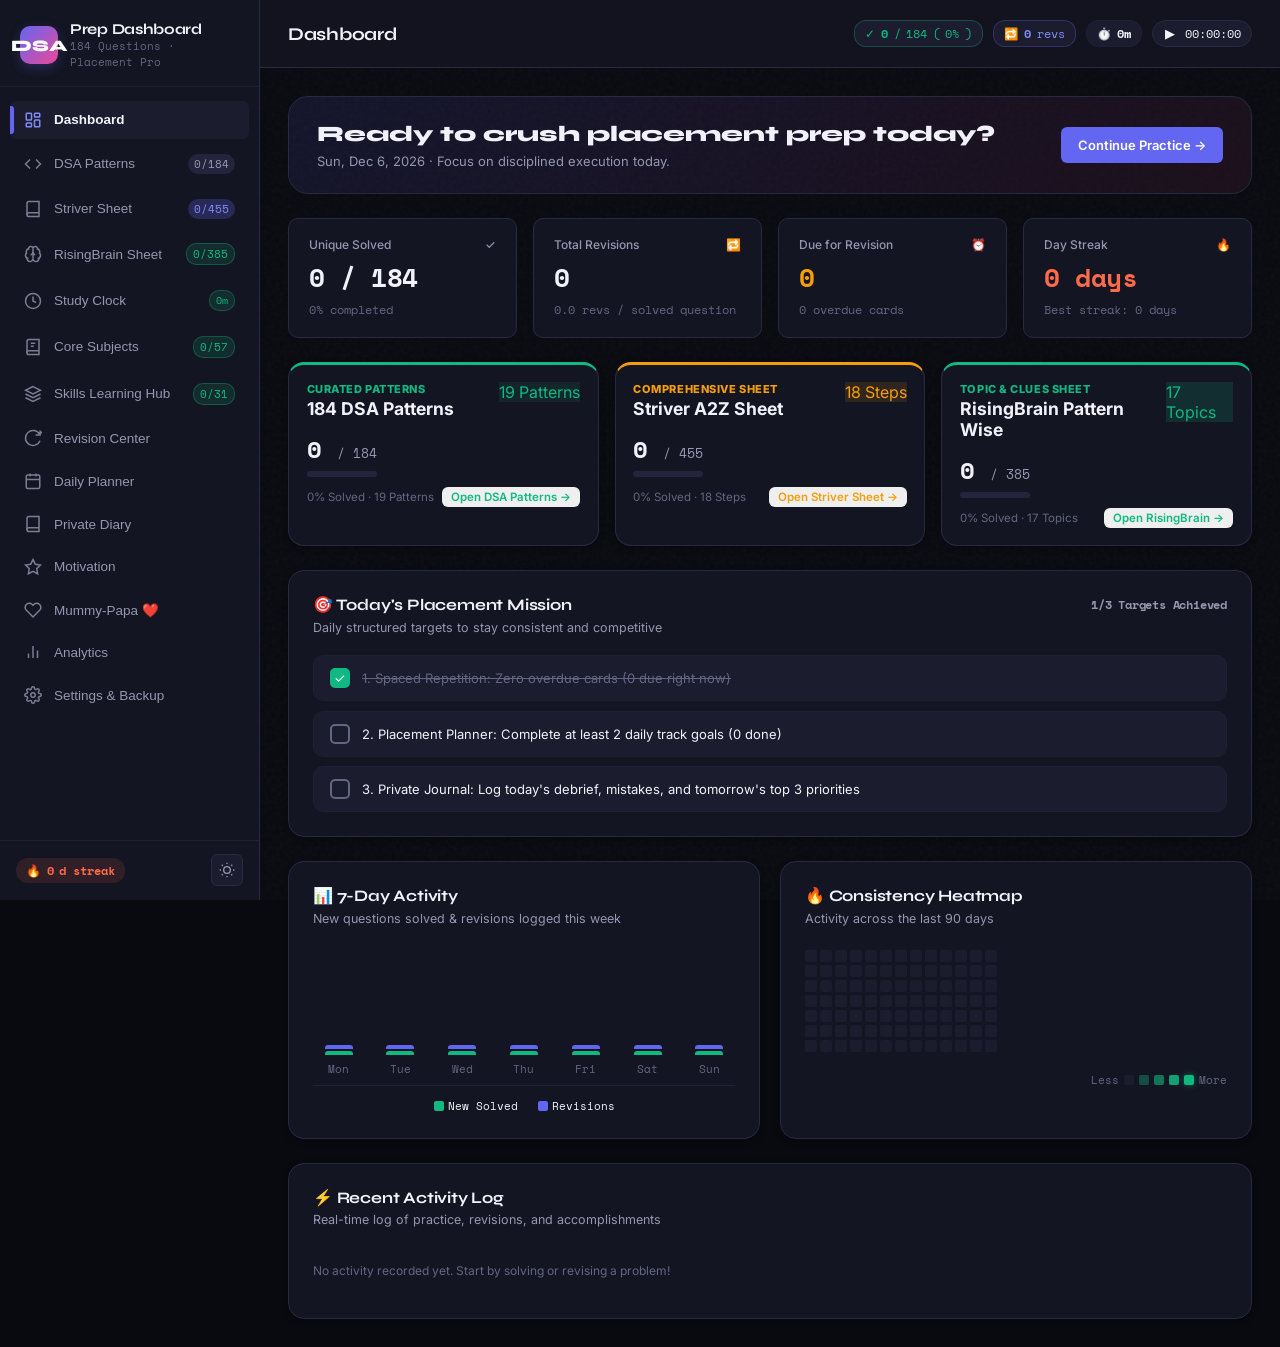
==== dsa-placement-dashboard/index.html @ 3c2405fb "fix: simplify Study Clock and add safe duration correction" ====
<!DOCTYPE html>
<html lang="en" data-theme="dark">
<head>
<meta charset="UTF-8">
<meta name="viewport" content="width=device-width, initial-scale=1.0">
<title>Placement Preparation Dashboard & DSA Tracker</title>
<link rel="manifest" href="./manifest.json">
<meta name="theme-color" content="#6366f1">
<meta name="description" content="Personal Placement Preparation Dashboard & 184 Pattern DSA Tracker with Spaced Repetition, Daily Planner, Private Diary, and Analytics.">
<link rel="preconnect" href="https://fonts.googleapis.com">
<link rel="preconnect" href="https://fonts.gstatic.com" crossorigin>
<!-- Fonts: Non-blocking with system font fallbacks for 100% offline startup -->
<link rel="stylesheet" href="https://fonts.googleapis.com/css2?family=Inter:wght@400;500;600;700&family=Space+Mono:ital,wght@0,400;0,700;1,400&family=Syne:wght@500;600;700;800&display=swap" media="print" onload="this.media='all'">
<noscript><link rel="stylesheet" href="https://fonts.googleapis.com/css2?family=Inter:wght@400;500;600;700&family=Space+Mono:ital,wght@0,400;0,700;1,400&family=Syne:wght@500;600;700;800&display=swap"></noscript>
<style>
/* ==========================================================================
   THEME TOKENS & RESET
   ========================================================================== */
:root {
  --font-heading: 'Syne', -apple-system, BlinkMacSystemFont, 'Segoe UI', Roboto, 'Helvetica Neue', Arial, sans-serif;
  --font-mono: 'Space Mono', SFMono-Regular, Menlo, Monaco, Consolas, 'Liberation Mono', 'Courier New', monospace;
  --font-body: 'Inter', -apple-system, BlinkMacSystemFont, 'Segoe UI', Roboto, 'Helvetica Neue', Arial, sans-serif;

  /* Dark Theme (Default) */
  --bg: #090a10;
  --bg-subtle: #0f101a;
  --surface: #141522;
  --surface2: #1b1c2e;
  --surface3: #24253d;
  --border: #282a42;
  --border-subtle: #1e2033;
  --border-focus: #6366f1;

  --accent: #6366f1;
  --accent-light: #818cf8;
  --accent-glow: rgba(99, 102, 241, 0.25);
  --accent2: #ec4899;
  --accent3: #10b981;
  --accent3-bg: rgba(16, 185, 129, 0.1);
  --accent4: #f59e0b;
  --accent4-bg: rgba(245, 158, 11, 0.12);
  --accent5: #06b6d4;

  --text: #f1f2f9;
  --text-muted: #9497b0;
  --text-dim: #636682;
  --text-inverse: #090a10;

  --lc: #ffa116;
  --lc-bg: rgba(255, 161, 22, 0.14);
  --lc-border: rgba(255, 161, 22, 0.35);

  --gfg: #2f8d46;
  --gfg-bg: rgba(47, 141, 70, 0.14);
  --gfg-border: rgba(47, 141, 70, 0.35);

  --gold: #ffd54a;
  --streak: #ff6b4a;

  --easy: #10b981;
  --med: #f59e0b;
  --hard: #ef4444;

  --radius-sm: 6px;
  --radius-md: 10px;
  --radius-lg: 16px;
  --radius-xl: 20px;

  --shadow-sm: 0 2px 6px rgba(0,0,0,0.3);
  --shadow-md: 0 6px 20px rgba(0,0,0,0.4);
  --shadow-lg: 0 12px 36px rgba(0,0,0,0.5);

  --sidebar-w: 260px;
  --header-h: 68px;
}

[data-theme="light"] {
  --bg: #f8fafc;
  --bg-subtle: #f1f5f9;
  --surface: #ffffff;
  --surface2: #f1f5f9;
  --surface3: #e2e8f0;
  --border: #cbd5e1;
  --border-subtle: #e2e8f0;
  --border-focus: #4f46e5;

  --accent: #4f46e5;
  --accent-light: #6366f1;
  --accent-glow: rgba(79, 70, 229, 0.15);
  --accent2: #db2777;
  --accent3: #059669;
  --accent3-bg: rgba(5, 150, 105, 0.08);
  --accent4: #d97706;
  --accent4-bg: rgba(217, 119, 6, 0.08);
  --accent5: #0891b2;

  --text: #0f172a;
  --text-muted: #475569;
  --text-dim: #94a3b8;
  --text-inverse: #ffffff;

  --lc: #c27800;
  --lc-bg: rgba(245, 158, 11, 0.12);
  --lc-border: rgba(245, 158, 11, 0.4);

  --gfg: #15803d;
  --gfg-bg: rgba(22, 163, 74, 0.12);
  --gfg-border: rgba(22, 163, 74, 0.4);

  --shadow-sm: 0 2px 6px rgba(0,0,0,0.06);
  --shadow-md: 0 6px 20px rgba(0,0,0,0.08);
  --shadow-lg: 0 12px 36px rgba(0,0,0,0.12);
}

* { box-sizing: border-box; margin: 0; padding: 0; }

body {
  background: var(--bg);
  color: var(--text);
  font-family: var(--font-body);
  min-height: 100vh;
  overflow-x: hidden;
  display: flex;
  transition: background 0.25s ease, color 0.25s ease;
}

/* NOISE OVERLAY */
body::before {
  content: '';
  position: fixed;
  inset: 0;
  background-image: url("data:image/svg+xml,%3Csvg viewBox='0 0 256 256' xmlns='http://www.w3.org/2000/svg'%3E%3Cfilter id='noise'%3E%3CfeTurbulence type='fractalNoise' baseFrequency='0.85' numOctaves='3' stitchTiles='stitch'/%3E%3C/filter%3E%3Crect width='100%25' height='100%25' filter='url(%23noise)' opacity='0.03'/%3E%3C/svg%3E");
  pointer-events: none;
  z-index: 1;
}

/* ==========================================================================
   APP LAYOUT: SIDEBAR & MAIN CONTAINER
   ========================================================================== */
.app-sidebar {
  width: var(--sidebar-w);
  height: 100vh;
  position: fixed;
  left: 0;
  top: 0;
  background: var(--surface);
  border-right: 1px solid var(--border);
  display: flex;
  flex-direction: column;
  z-index: 90;
  transition: transform 0.25s ease, background 0.25s ease;
}

.sidebar-brand {
  padding: 1.25rem 1.25rem 1rem;
  display: flex;
  align-items: center;
  gap: 0.75rem;
  border-bottom: 1px solid var(--border-subtle);
}

.brand-icon {
  width: 38px;
  height: 38px;
  background: linear-gradient(135deg, var(--accent), var(--accent2));
  border-radius: var(--radius-md);
  display: flex;
  align-items: center;
  justify-content: center;
  font-family: var(--font-heading);
  font-weight: 800;
  font-size: 16px;
  color: #fff;
  box-shadow: 0 4px 12px var(--accent-glow);
}

.brand-title {
  font-family: var(--font-heading);
  font-weight: 700;
  font-size: 15px;
  letter-spacing: -0.3px;
  color: var(--text);
  line-height: 1.2;
}

.brand-subtitle {
  font-size: 11px;
  color: var(--text-dim);
  font-family: var(--font-mono);
}

.sidebar-nav {
  flex: 1;
  overflow-y: auto;
  padding: 0.85rem 0.65rem;
  display: flex;
  flex-direction: column;
  gap: 0.25rem;
}

.nav-item {
  display: flex;
  align-items: center;
  gap: 0.75rem;
  padding: 0.65rem 0.85rem;
  border-radius: var(--radius-sm);
  color: var(--text-muted);
  text-decoration: none;
  font-size: 13.5px;
  font-weight: 500;
  cursor: pointer;
  border: none;
  background: transparent;
  width: 100%;
  text-align: left;
  transition: all 0.15s ease;
  position: relative;
}

.nav-item:hover {
  background: var(--surface2);
  color: var(--text);
}

.nav-item.active {
  background: var(--surface2);
  color: var(--text);
  font-weight: 600;
}

.nav-item.active::before {
  content: '';
  position: absolute;
  left: 0;
  top: 15%;
  bottom: 15%;
  width: 3.5px;
  border-radius: 0 3px 3px 0;
  background: var(--accent);
}

.nav-icon {
  width: 18px;
  height: 18px;
  opacity: 0.8;
  flex-shrink: 0;
}

.nav-item.active .nav-icon {
  opacity: 1;
  color: var(--accent-light);
}

.nav-badge {
  margin-left: auto;
  font-size: 10.5px;
  font-family: var(--font-mono);
  padding: 2px 6px;
  border-radius: 10px;
  background: var(--surface3);
  color: var(--text-muted);
}

.nav-badge.danger {
  background: rgba(239, 68, 68, 0.2);
  color: #ef4444;
}

.nav-badge.accent {
  background: var(--accent-glow);
  color: var(--accent-light);
}

.sidebar-footer {
  padding: 0.85rem 1rem;
  border-top: 1px solid var(--border-subtle);
  display: flex;
  align-items: center;
  justify-content: space-between;
  background: var(--surface);
}

.streak-pill {
  display: flex;
  align-items: center;
  gap: 0.35rem;
  font-size: 12px;
  font-family: var(--font-mono);
  font-weight: 700;
  color: var(--streak);
  background: rgba(255, 107, 74, 0.12);
  padding: 4px 10px;
  border-radius: 12px;
}

.theme-toggle-btn {
  background: var(--surface2);
  border: 1px solid var(--border);
  color: var(--text-muted);
  width: 32px;
  height: 32px;
  border-radius: var(--radius-sm);
  display: flex;
  align-items: center;
  justify-content: center;
  cursor: pointer;
  transition: all 0.15s ease;
}

.theme-toggle-btn:hover {
  color: var(--text);
  border-color: var(--border-focus);
}

/* ==========================================================================
   APP MAIN CONTENT AREA
   ========================================================================== */
.app-container {
  margin-left: var(--sidebar-w);
  flex: 1;
  min-height: 100vh;
  display: flex;
  flex-direction: column;
  position: relative;
  z-index: 2;
}

.app-header {
  height: var(--header-h);
  position: sticky;
  top: 0;
  z-index: 80;
  background: rgba(20, 21, 34, 0.88);
  backdrop-filter: blur(16px);
  border-bottom: 1px solid var(--border);
  display: flex;
  align-items: center;
  justify-content: space-between;
  padding: 0 1.75rem;
  transition: background 0.25s ease;
}

[data-theme="light"] .app-header {
  background: rgba(255, 255, 255, 0.88);
}

.header-left {
  display: flex;
  align-items: center;
  gap: 1rem;
}

.mobile-menu-btn {
  display: none;
  background: transparent;
  border: none;
  color: var(--text);
  cursor: pointer;
}

.view-heading {
  font-family: var(--font-heading);
  font-weight: 700;
  font-size: 18px;
  letter-spacing: -0.3px;
}

.header-stats-strip {
  display: flex;
  align-items: center;
  gap: 0.65rem;
}

.stat-pill {
  display: flex;
  align-items: center;
  gap: 0.35rem;
  font-size: 11.5px;
  font-family: var(--font-mono);
  padding: 4px 10px;
  border-radius: 12px;
  background: var(--surface2);
  border: 1px solid var(--border-subtle);
  color: var(--text-muted);
}

.stat-pill .num {
  color: var(--text);
  font-weight: 700;
}

.stat-pill.done { border-color: rgba(16, 185, 129, 0.3); color: var(--accent3); }
.stat-pill.done .num { color: var(--accent3); }
.stat-pill.rev { border-color: rgba(99, 102, 241, 0.3); color: var(--accent-light); }
.stat-pill.rev .num { color: var(--accent-light); }
.stat-pill.overdue { border-color: rgba(239, 68, 68, 0.3); color: #ef4444; }
.stat-pill.overdue .num { color: #ef4444; }

/* Top Bar Timer Widget */
.header-timer {
  display: flex;
  align-items: center;
  gap: 0.5rem;
  background: var(--surface2);
  border: 1px solid var(--border);
  border-radius: 20px;
  padding: 3px 10px;
  font-family: var(--font-mono);
  font-size: 12px;
}

.header-timer-btn {
  background: transparent;
  border: none;
  color: var(--text);
  cursor: pointer;
  display: flex;
  align-items: center;
  padding: 2px;
}

.header-timer.running {
  border-color: var(--accent3);
  box-shadow: 0 0 10px rgba(16, 185, 129, 0.2);
}

.app-main {
  flex: 1;
  padding: 1.75rem;
  max-width: 1440px;
  width: 100%;
  margin: 0 auto;
}

.view-section {
  display: none;
  animation: fadeIn 0.2s ease forwards;
}

.view-section.active {
  display: block;
}

@keyframes fadeIn {
  from { opacity: 0; transform: translateY(6px); }
  to { opacity: 1; transform: translateY(0); }
}

/* ==========================================================================
   CARDS & COMMON COMPONENTS
   ========================================================================== */
.card {
  background: var(--surface);
  border: 1px solid var(--border);
  border-radius: var(--radius-lg);
  padding: 1.5rem;
  box-shadow: var(--shadow-sm);
  position: relative;
}

.card-title {
  font-family: var(--font-heading);
  font-size: 16px;
  font-weight: 700;
  letter-spacing: -0.2px;
  margin-bottom: 0.35rem;
  display: flex;
  align-items: center;
  justify-content: space-between;
}

.card-sub {
  font-size: 12.5px;
  color: var(--text-muted);
  margin-bottom: 1.25rem;
}

.grid-2 {
  display: grid;
  grid-template-columns: repeat(2, 1fr);
  gap: 1.25rem;
}

.grid-3 {
  display: grid;
  grid-template-columns: repeat(3, 1fr);
  gap: 1.25rem;
}

.grid-4 {
  display: grid;
  grid-template-columns: repeat(4, 1fr);
  gap: 1rem;
}

.metric-card {
  background: var(--surface);
  border: 1px solid var(--border);
  border-radius: var(--radius-md);
  padding: 1.15rem 1.25rem;
  display: flex;
  flex-direction: column;
  gap: 0.35rem;
  transition: transform 0.15s ease, border-color 0.15s ease;
}

.metric-card:hover {
  transform: translateY(-2px);
  border-color: var(--border-focus);
}

.metric-label {
  font-size: 12px;
  font-weight: 500;
  color: var(--text-muted);
  display: flex;
  align-items: center;
  justify-content: space-between;
}

.metric-val {
  font-family: var(--font-mono);
  font-size: 26px;
  font-weight: 700;
  letter-spacing: -0.5px;
  color: var(--text);
}

.metric-sub {
  font-size: 11.5px;
  color: var(--text-dim);
  font-family: var(--font-mono);
}

/* Buttons */
.btn {
  display: inline-flex;
  align-items: center;
  justify-content: center;
  gap: 0.5rem;
  padding: 0.55rem 1rem;
  border-radius: var(--radius-sm);
  font-size: 13px;
  font-weight: 600;
  cursor: pointer;
  border: 1px solid transparent;
  transition: all 0.15s ease;
  font-family: var(--font-body);
  text-decoration: none;
}

.btn-primary {
  background: var(--accent);
  color: #ffffff;
}

.btn-primary:hover {
  background: var(--accent-light);
  box-shadow: 0 4px 12px var(--accent-glow);
}

.btn-secondary {
  background: var(--surface2);
  border-color: var(--border);
  color: var(--text);
}

.btn-secondary:hover {
  background: var(--surface3);
  border-color: var(--text-dim);
}

.btn-danger {
  background: rgba(239, 68, 68, 0.15);
  border-color: rgba(239, 68, 68, 0.3);
  color: #ef4444;
}

.btn-danger:hover {
  background: #ef4444;
  color: #ffffff;
}

.btn-sm {
  padding: 0.35rem 0.65rem;
  font-size: 11.5px;
  border-radius: var(--radius-sm);
}

.btn-icon {
  width: 32px;
  height: 32px;
  padding: 0;
  display: inline-flex;
  align-items: center;
  justify-content: center;
  border-radius: var(--radius-sm);
  background: var(--surface2);
  border: 1px solid var(--border);
  color: var(--text-muted);
  cursor: pointer;
}

.btn-icon:hover {
  color: var(--text);
  border-color: var(--border-focus);
}

/* Form elements */
.form-group {
  display: flex;
  flex-direction: column;
  gap: 0.35rem;
  margin-bottom: 1rem;
}

.form-label {
  font-size: 12px;
  font-weight: 600;
  color: var(--text-muted);
}

.form-input, .form-textarea, .form-select {
  background: var(--surface2);
  border: 1px solid var(--border);
  color: var(--text);
  border-radius: var(--radius-sm);
  padding: 0.6rem 0.75rem;
  font-family: var(--font-body);
  font-size: 13px;
  transition: border-color 0.15s ease;
}

.form-input:focus, .form-textarea:focus, .form-select:focus {
  outline: none;
  border-color: var(--border-focus);
  box-shadow: 0 0 0 3px var(--accent-glow);
}

.form-textarea {
  min-height: 80px;
  resize: vertical;
}

/* ==========================================================================
   VIEW 1: DASHBOARD
   ========================================================================== */
.welcome-banner {
  background: linear-gradient(135deg, rgba(99, 102, 241, 0.12), rgba(236, 72, 153, 0.08));
  border: 1px solid var(--border);
  border-radius: var(--radius-xl);
  padding: 1.5rem 1.75rem;
  display: flex;
  align-items: center;
  justify-content: space-between;
  margin-bottom: 1.5rem;
  position: relative;
  overflow: hidden;
}

.welcome-text h2 {
  font-family: var(--font-heading);
  font-size: 22px;
  font-weight: 800;
  margin-bottom: 0.35rem;
}

.welcome-text p {
  color: var(--text-muted);
  font-size: 13px;
}

.mission-card {
  margin-bottom: 1.5rem;
}

.mission-list {
  display: flex;
  flex-direction: column;
  gap: 0.6rem;
}

.mission-item {
  display: flex;
  align-items: center;
  gap: 0.75rem;
  padding: 0.75rem 1rem;
  background: var(--surface2);
  border-radius: var(--radius-md);
  border: 1px solid var(--border-subtle);
  font-size: 13px;
}

.mission-check {
  width: 20px;
  height: 20px;
  border-radius: 5px;
  border: 2px solid var(--text-dim);
  display: flex;
  align-items: center;
  justify-content: center;
  cursor: pointer;
  transition: all 0.15s ease;
}

.mission-item.done .mission-check {
  background: var(--accent3);
  border-color: var(--accent3);
  color: #fff;
}

.mission-item.done .mission-text {
  text-decoration: line-through;
  color: var(--text-dim);
}

/* Activity Visuals */
.chart-container {
  display: flex;
  align-items: flex-end;
  gap: 0.65rem;
  height: 140px;
  padding: 1rem 0 0.5rem;
  border-bottom: 1px solid var(--border-subtle);
}

.chart-bar-group {
  flex: 1;
  display: flex;
  flex-direction: column;
  align-items: center;
  height: 100%;
  justify-content: flex-end;
}

.chart-bar-wrap {
  width: 100%;
  max-width: 28px;
  height: 100%;
  display: flex;
  flex-direction: column;
  justify-content: flex-end;
  gap: 2px;
}

.chart-bar {
  width: 100%;
  border-radius: 3px 3px 0 0;
  min-height: 4px;
  transition: height 0.3s ease;
}

.chart-bar.solved { background: var(--accent3); }
.chart-bar.revised { background: var(--accent); }

.chart-day-label {
  font-size: 10.5px;
  font-family: var(--font-mono);
  color: var(--text-dim);
  margin-top: 6px;
}

/* Study Heatmap */
.heatmap-wrap {
  overflow-x: auto;
  padding-bottom: 0.5rem;
}

.heatmap-grid {
  display: inline-grid;
  grid-template-rows: repeat(7, 12px);
  grid-auto-flow: column;
  gap: 3px;
}

.heatmap-cell {
  width: 12px;
  height: 12px;
  border-radius: 2px;
  background: var(--surface2);
}

.heatmap-cell[data-count="1"] { background: rgba(16, 185, 129, 0.35); }
.heatmap-cell[data-count="2"] { background: rgba(16, 185, 129, 0.6); }
.heatmap-cell[data-count="3"] { background: rgba(16, 185, 129, 0.85); }
.heatmap-cell[data-count="4"] { background: #10b981; box-shadow: 0 0 6px rgba(16, 185, 129, 0.5); }

/* Recent Activity List */
.activity-feed {
  display: flex;
  flex-direction: column;
  gap: 0.65rem;
}

.feed-item {
  display: flex;
  align-items: center;
  gap: 0.85rem;
  padding: 0.65rem 0.85rem;
  background: var(--surface2);
  border-radius: var(--radius-sm);
  font-size: 12.5px;
}

.feed-icon {
  width: 26px;
  height: 26px;
  border-radius: 6px;
  display: flex;
  align-items: center;
  justify-content: center;
  font-size: 12px;
  flex-shrink: 0;
}

.feed-icon.rev { background: var(--accent-glow); color: var(--accent-light); }
.feed-icon.done { background: var(--accent3-bg); color: var(--accent3); }
.feed-icon.diary { background: rgba(236, 72, 153, 0.15); color: var(--accent2); }
.feed-icon.task { background: var(--accent4-bg); color: var(--accent4); }

.feed-content {
  flex: 1;
  min-width: 0;
}

.feed-title {
  font-weight: 500;
  white-space: nowrap;
  overflow: hidden;
  text-overflow: ellipsis;
}

.feed-time {
  font-size: 10.5px;
  color: var(--text-dim);
  font-family: var(--font-mono);
}

/* ==========================================================================
   VIEW 2: DSA PATTERNS TRACKER (184 QUESTIONS)
   ========================================================================== */
.dsa-controls {
  display: flex;
  flex-direction: column;
  gap: 1rem;
  margin-bottom: 1.5rem;
}

.search-and-actions {
  display: flex;
  gap: 0.75rem;
  flex-wrap: wrap;
  align-items: center;
}

.search-box {
  flex: 1;
  min-width: 260px;
  position: relative;
}

.search-box svg {
  position: absolute;
  left: 12px;
  top: 50%;
  transform: translateY(-50%);
  color: var(--text-dim);
}

.search-box input {
  width: 100%;
  padding: 0.65rem 0.75rem 0.65rem 36px;
  background: var(--surface);
  border: 1px solid var(--border);
  border-radius: var(--radius-md);
  color: var(--text);
  font-size: 13.5px;
}

.pattern-dropdown-select {
  min-width: 220px;
  cursor: pointer;
  background: var(--surface);
  border: 1px solid var(--border);
  color: var(--text);
  font-weight: 600;
  padding: 0.65rem 0.85rem;
}

.filter-pills {
  display: flex;
  align-items: center;
  gap: 0.4rem;
  flex-wrap: wrap;
}

.fpill {
  background: var(--surface);
  border: 1px solid var(--border);
  color: var(--text-muted);
  padding: 0.35rem 0.75rem;
  border-radius: 20px;
  font-size: 12px;
  font-weight: 500;
  cursor: pointer;
  transition: all 0.15s ease;
}

.fpill:hover {
  border-color: var(--border-focus);
  color: var(--text);
}

.fpill.active {
  background: var(--accent);
  border-color: var(--accent);
  color: #fff;
}

.fpill.active-done {
  background: var(--accent3);
  border-color: var(--accent3);
  color: #fff;
}

.fpill.active-overdue {
  background: #ef4444;
  border-color: #ef4444;
  color: #fff;
}

/* Pattern Layout */
.dsa-layout {
  display: grid;
  grid-template-columns: 240px 1fr;
  gap: 1.5rem;
  align-items: start;
}

.pattern-nav-sidebar {
  position: sticky;
  top: calc(var(--header-h) + 1.5rem);
  background: var(--surface);
  border: 1px solid var(--border);
  border-radius: var(--radius-lg);
  padding: 0.85rem;
  max-height: calc(100vh - var(--header-h) - 3rem);
  overflow-y: auto;
  display: flex;
  flex-direction: column;
  gap: 0.25rem;
}

.pattern-nav-item {
  display: flex;
  align-items: center;
  justify-content: space-between;
  padding: 0.5rem 0.65rem;
  border-radius: var(--radius-sm);
  font-size: 12px;
  color: var(--text-muted);
  cursor: pointer;
  border: none;
  background: transparent;
  text-align: left;
  transition: all 0.15s ease;
}

.pattern-nav-item:hover {
  background: var(--surface2);
  color: var(--text);
}

.pattern-nav-item.active {
  background: var(--surface2);
  color: var(--text);
  font-weight: 600;
}

.step-section {
  background: var(--surface);
  border: 1px solid var(--border);
  border-radius: var(--radius-lg);
  margin-bottom: 1.25rem;
  overflow: visible;
  box-shadow: var(--shadow-sm);
}

.step-header {
  padding: 1rem 1.25rem;
  display: flex;
  align-items: center;
  gap: 0.85rem;
  cursor: pointer;
  background: var(--surface);
  user-select: none;
  border-bottom: 1px solid var(--border-subtle);
  border-radius: var(--radius-lg) var(--radius-lg) 0 0;
}

.step-header:hover {
  background: var(--surface2);
}

.step-badge {
  font-family: var(--font-mono);
  font-size: 11px;
  font-weight: 700;
  background: var(--surface3);
  color: var(--accent-light);
  padding: 2px 7px;
  border-radius: 4px;
}

.step-title {
  font-family: var(--font-heading);
  font-weight: 700;
  font-size: 14.5px;
  flex: 1;
}

.step-progress-text {
  font-family: var(--font-mono);
  font-size: 11.5px;
  color: var(--text-muted);
}

.step-mini-bar {
  width: 70px;
  height: 6px;
  background: var(--surface3);
  border-radius: 3px;
  overflow: hidden;
}

.step-mini-fill {
  height: 100%;
  background: var(--accent3);
  transition: width 0.3s ease;
}

.step-chevron {
  transition: transform 0.2s ease;
  color: var(--text-dim);
}

.step-section.collapsed .step-chevron {
  transform: rotate(-90deg);
}

.step-section.collapsed .problems-list {
  display: none !important;
}

.problems-list {
  display: flex;
  flex-direction: column;
}

/* ==========================================================================
   PROBLEM ITEM ROW & CLICKABLE PLATFORM BADGES
   ========================================================================== */
.prob-item {
  display: flex;
  align-items: center;
  gap: 0.85rem;
  padding: 0.85rem 1.25rem;
  border-bottom: 1px solid var(--border-subtle);
  transition: background 0.12s ease;
  min-height: 58px;
}

.prob-item:last-child {
  border-bottom: none;
}

.prob-item:hover {
  background: var(--surface2);
}

.prob-item.done {
  background: var(--accent3-bg);
}

.prob-left-col {
  display: flex;
  align-items: center;
  gap: 0.45rem;
  flex-shrink: 0;
}

.prob-cb {
  width: 18px;
  height: 18px;
  cursor: pointer;
  accent-color: var(--accent3);
}

.star-btn {
  background: transparent;
  border: none;
  font-size: 18px;
  line-height: 1;
  color: var(--text-dim);
  cursor: pointer;
  transition: color 0.15s ease, transform 0.15s ease;
  padding: 2px;
}

.star-btn:hover {
  transform: scale(1.2);
}

.star-btn.starred {
  color: var(--gold);
}

.prob-num {
  font-family: var(--font-mono);
  font-size: 11.5px;
  font-weight: 700;
  color: var(--text-dim);
  width: 32px;
  text-align: right;
}

.prob-info {
  flex: 1;
  min-width: 0;
  display: flex;
  flex-direction: column;
  gap: 4px;
}

.prob-title-row {
  display: flex;
  align-items: center;
  gap: 0.55rem;
  flex-wrap: wrap;
}

.prob-pattern-tag {
  font-size: 10px;
  font-family: var(--font-mono);
  font-weight: 700;
  background: var(--surface3);
  color: var(--accent-light);
  padding: 1px 6px;
  border-radius: 4px;
  white-space: nowrap;
}

.prob-title {
  font-size: 13.5px;
  font-weight: 600;
  color: var(--text);
  line-height: 1.3;
}

.diff-badge {
  font-size: 10px;
  font-weight: 700;
  text-transform: uppercase;
  padding: 1px 6px;
  border-radius: 4px;
  font-family: var(--font-mono);
  letter-spacing: 0.5px;
}

.diff-badge.e { background: rgba(16, 185, 129, 0.15); color: #10b981; border: 1px solid rgba(16, 185, 129, 0.3); }
.diff-badge.m { background: rgba(245, 158, 11, 0.15); color: #f59e0b; border: 1px solid rgba(245, 158, 11, 0.3); }
.diff-badge.h { background: rgba(239, 68, 68, 0.15); color: #ef4444; border: 1px solid rgba(239, 68, 68, 0.3); }

/* Clickable Platform Badges */
.prob-links-container {
  display: inline-flex;
  align-items: center;
  gap: 0.4rem;
  margin-left: 0.25rem;
}

.platform-badge {
  display: inline-flex;
  align-items: center;
  gap: 4px;
  padding: 3px 8px;
  border-radius: 5px;
  font-size: 11px;
  font-weight: 700;
  font-family: var(--font-mono);
  text-decoration: none;
  cursor: pointer;
  transition: all 0.15s ease;
  line-height: 1;
}

.platform-badge.lc-badge {
  background: var(--lc-bg);
  color: var(--lc);
  border: 1px solid var(--lc-border);
}

.platform-badge.lc-badge:hover {
  background: rgba(255, 161, 22, 0.25);
  border-color: var(--lc);
  transform: translateY(-1px);
  box-shadow: 0 2px 8px rgba(255, 161, 22, 0.25);
}

.platform-badge.gfg-badge {
  background: var(--gfg-bg);
  color: var(--gfg);
  border: 1px solid var(--gfg-border);
}

.platform-badge.gfg-badge:hover {
  background: rgba(47, 141, 70, 0.25);
  border-color: var(--gfg);
  transform: translateY(-1px);
  box-shadow: 0 2px 8px rgba(47, 141, 70, 0.25);
}

.platform-brand {
  font-weight: 800;
  font-size: 10px;
}

.ext-icon {
  opacity: 0.85;
  transition: transform 0.15s ease;
}

.platform-badge:hover .ext-icon {
  transform: translate(1px, -1px);
  opacity: 1;
}

.prob-meta-row {
  display: flex;
  align-items: center;
  gap: 0.5rem;
  flex-wrap: wrap;
  font-size: 11px;
}

.rev-badge {
  font-size: 10.5px;
  font-family: var(--font-mono);
  padding: 1px 6px;
  border-radius: 4px;
  background: var(--surface3);
  color: var(--text-muted);
}

.due-badge {
  font-size: 10.5px;
  font-family: var(--font-mono);
  font-weight: 700;
  padding: 1px 6px;
  border-radius: 4px;
}

.due-badge.overdue {
  background: rgba(239, 68, 68, 0.18);
  color: #ef4444;
}

.due-badge.today {
  background: var(--accent4-bg);
  color: var(--accent4);
}

.due-badge.future {
  background: var(--surface3);
  color: var(--text-dim);
}

.solved-tag {
  font-size: 10.5px;
  color: var(--accent3);
  font-family: var(--font-mono);
  font-weight: 600;
}

.revised-tag {
  font-size: 10.5px;
  color: var(--text-dim);
  font-family: var(--font-mono);
}

.prob-actions {
  display: flex;
  align-items: center;
  gap: 0.4rem;
  flex-shrink: 0;
}

.btn-rev {
  background: var(--surface3);
  border: 1px solid var(--border);
  color: var(--text);
  font-size: 11px;
  font-weight: 600;
  padding: 4px 8px;
  border-radius: var(--radius-sm);
  cursor: pointer;
  display: flex;
  align-items: center;
  gap: 4px;
  transition: all 0.15s ease;
}

.btn-rev:hover {
  background: var(--accent);
  color: #fff;
  border-color: var(--accent);
}

/* ==========================================================================
   VIEW 3: REVISION CENTER (SPACED REPETITION)
   ========================================================================== */
.revision-header-card {
  margin-bottom: 1.5rem;
}

.spaced-steps-guide {
  display: flex;
  align-items: center;
  gap: 0.75rem;
  margin-top: 1rem;
  flex-wrap: wrap;
}

.spaced-step {
  display: flex;
  align-items: center;
  gap: 0.5rem;
  background: var(--surface2);
  border: 1px solid var(--border-subtle);
  border-radius: var(--radius-md);
  padding: 0.5rem 0.85rem;
  font-size: 12px;
}

.spaced-step-num {
  width: 22px;
  height: 22px;
  border-radius: 50%;
  background: var(--accent);
  color: #fff;
  display: flex;
  align-items: center;
  justify-content: center;
  font-family: var(--font-mono);
  font-weight: 700;
  font-size: 11px;
}

.spaced-queue-grid {
  display: grid;
  grid-template-columns: repeat(auto-fill, minmax(320px, 1fr));
  gap: 1.25rem;
}

.queue-card {
  background: var(--surface);
  border: 1px solid var(--border);
  border-radius: var(--radius-lg);
  padding: 1.25rem;
  display: flex;
  flex-direction: column;
  gap: 0.75rem;
  transition: transform 0.15s ease;
}

.queue-card:hover {
  transform: translateY(-2px);
  border-color: var(--border-focus);
}

.queue-card.overdue {
  border-left: 4px solid #ef4444;
}

.queue-card.today {
  border-left: 4px solid var(--accent4);
}

.queue-card-top {
  display: flex;
  align-items: center;
  justify-content: space-between;
}

.queue-card-title {
  font-family: var(--font-heading);
  font-size: 15px;
  font-weight: 700;
  color: var(--text);
}

.queue-outcomes {
  display: grid;
  grid-template-columns: repeat(2, 1fr);
  gap: 0.5rem;
  margin-top: 0.5rem;
}

.outcome-btn {
  padding: 0.45rem 0.5rem;
  border-radius: var(--radius-sm);
  font-size: 11px;
  font-weight: 600;
  cursor: pointer;
  border: 1px solid var(--border);
  background: var(--surface2);
  color: var(--text);
  text-align: center;
  transition: all 0.15s ease;
}

.outcome-btn:hover { border-color: var(--text-dim); }
.outcome-btn.indep:hover { background: rgba(16, 185, 129, 0.2); color: #10b981; border-color: #10b981; }
.outcome-btn.hint:hover { background: rgba(245, 158, 11, 0.2); color: #f59e0b; border-color: #f59e0b; }
.outcome-btn.sol:hover { background: rgba(236, 72, 153, 0.2); color: #ec4899; border-color: #ec4899; }
.outcome-btn.cant:hover { background: rgba(239, 68, 68, 0.2); color: #ef4444; border-color: #ef4444; }

/* ==========================================================================
   VIEW 4: DAILY PLANNER & PRODUCTIVITY WORKSPACE (RISINGBRAIN THEME)
   ========================================================================== */

.pw-workspace-container {
  display: flex;
  flex-direction: column;
  gap: 1.15rem;
  width: 100%;
}

/* Workspace Top Navigation / Toolbar Card */
.pw-top-nav-card {
  background: var(--surface, #141522);
  border: 1px solid var(--border-subtle, #1e2033);
  border-radius: var(--rb-card-radius, 12px);
  padding: 1rem 1.25rem;
  box-shadow: 0 4px 20px rgba(0, 0, 0, 0.25);
  display: flex;
  flex-direction: column;
  gap: 0.85rem;
}

.pw-header-top-row {
  display: flex;
  align-items: center;
  justify-content: space-between;
  gap: 1rem;
  flex-wrap: wrap;
}

/* Sub-Navigation Pills Bar */
.pw-subnav-bar {
  display: flex;
  align-items: center;
  gap: 5px;
  background: var(--surface2, #1b1c2e);
  border: 1px solid var(--border-subtle, #1e2033);
  border-radius: 9px;
  padding: 3px;
  overflow-x: auto;
}

.pw-subnav-btn {
  display: inline-flex;
  align-items: center;
  gap: 6px;
  padding: 6px 13px;
  border-radius: 6px;
  font-size: 12px;
  font-weight: 600;
  color: var(--text-muted, #94a3b8);
  background: transparent;
  border: none;
  cursor: pointer;
  white-space: nowrap;
  transition: all var(--transition-fast, 0.18s);
  font-family: var(--font-body, 'Inter', sans-serif);
}

.pw-subnav-btn:hover {
  color: var(--text, #f8fafc);
  background: rgba(255, 255, 255, 0.05);
}

.pw-subnav-btn.active {
  background: var(--rb-emerald, #10b981);
  color: #090a10;
  font-weight: 700;
  box-shadow: 0 0 12px var(--rb-emerald-glow, rgba(16, 185, 129, 0.35));
}

.pw-header-actions {
  display: flex;
  align-items: center;
  gap: 0.5rem;
  flex-wrap: wrap;
}

.pw-save-badge {
  font-family: var(--font-mono, 'Space Mono', monospace);
  font-size: 11px;
  font-weight: 600;
  display: inline-flex;
  align-items: center;
  gap: 5px;
  padding: 5px 10px;
  border-radius: 9999px;
  background: rgba(16, 185, 129, 0.1);
  border: 1px solid rgba(16, 185, 129, 0.25);
  color: var(--rb-emerald, #10b981);
  transition: all 0.2s ease;
}

.pw-save-badge.saving {
  background: rgba(245, 158, 11, 0.12);
  border-color: rgba(245, 158, 11, 0.3);
  color: #f59e0b;
}

/* Global Date Navigator Bar */
.pw-date-nav-bar {
  display: flex;
  align-items: center;
  justify-content: space-between;
  gap: 0.75rem;
  background: var(--surface2, #1b1c2e);
  border: 1px solid var(--border-subtle, #1e2033);
  border-radius: 9px;
  padding: 0.6rem 0.9rem;
  flex-wrap: wrap;
}

.pw-date-nav-left {
  display: flex;
  align-items: center;
  gap: 0.6rem;
}

.pw-nav-arrow {
  width: 28px;
  height: 28px;
  display: flex;
  align-items: center;
  justify-content: center;
  border-radius: 6px;
  background: var(--surface3, #24253d);
  border: 1px solid var(--border-subtle, #1e2033);
  color: var(--text, #f8fafc);
  cursor: pointer;
  font-size: 11px;
  transition: all 0.15s ease;
}

.pw-nav-arrow:hover {
  background: rgba(16, 185, 129, 0.15);
  border-color: var(--rb-emerald, #10b981);
  color: var(--rb-emerald, #10b981);
}

.pw-date-text {
  font-family: var(--font-heading, 'Syne', sans-serif);
  font-size: 0.95rem;
  font-weight: 700;
  color: var(--text, #f8fafc);
}

.pw-date-tag {
  font-family: var(--font-mono, 'Space Mono', monospace);
  font-size: 10px;
  font-weight: 700;
  text-transform: uppercase;
  padding: 2px 7px;
  border-radius: 9999px;
  background: rgba(16, 185, 129, 0.14);
  border: 1px solid rgba(16, 185, 129, 0.3);
  color: var(--rb-emerald, #10b981);
}

.pw-date-tag.past {
  background: rgba(148, 163, 184, 0.1);
  border-color: rgba(148, 163, 184, 0.2);
  color: var(--text-muted, #94a3b8);
}

/* Button Component matching RisingBrain */
.pw-btn {
  display: inline-flex;
  align-items: center;
  gap: 5px;
  font-size: 12px;
  font-weight: 600;
  padding: 6px 12px;
  border-radius: 7px;
  background: var(--surface2, #1b1c2e);
  border: 1px solid var(--border-subtle, #1e2033);
  color: var(--text, #f8fafc);
  cursor: pointer;
  transition: all var(--transition-fast, 0.18s);
  font-family: var(--font-body, 'Inter', sans-serif);
  user-select: none;
}

.pw-btn:hover {
  background: var(--surface3, #24253d);
  border-color: var(--border, #282a42);
  color: #ffffff;
  transform: translateY(-0.5px);
}

.pw-btn-primary {
  background: var(--rb-emerald, #10b981);
  border-color: var(--rb-emerald, #10b981);
  color: #090a10;
  font-weight: 700;
}

.pw-btn-primary:hover {
  background: #059669;
  border-color: #059669;
  color: #ffffff;
}

.pw-btn-danger {
  background: rgba(239, 68, 68, 0.1);
  border-color: rgba(239, 68, 68, 0.25);
  color: #f87171;
}

.pw-btn-danger:hover {
  background: rgba(239, 68, 68, 0.2);
  border-color: rgba(239, 68, 68, 0.4);
  color: #fca5a5;
}

/* Theme-Aware Inputs & Dropdowns */
.pw-input {
  background: var(--surface2, #1b1c2e);
  border: 1px solid var(--border-subtle, #1e2033);
  border-radius: 8px;
  padding: 7px 12px;
  color: var(--text, #f8fafc);
  font-size: 12.5px;
  font-family: var(--font-body, 'Inter', sans-serif);
  outline: none;
  transition: all var(--transition-fast, 0.18s);
  color-scheme: dark;
}

.pw-input:focus {
  border-color: var(--rb-emerald, #10b981);
  box-shadow: 0 0 0 2.5px var(--rb-emerald-glow, rgba(16, 185, 129, 0.2));
  background: var(--surface3, #24253d);
}

.pw-input::placeholder {
  color: #64748b;
}

input[type="date"].pw-input {
  color-scheme: dark;
  cursor: pointer;
}

input[type="date"].pw-input::-webkit-calendar-picker-indicator {
  filter: invert(0.8) brightness(1.2);
  cursor: pointer;
}

.pw-select {
  height: 34px;
  background: var(--surface2, #1b1c2e);
  border: 1px solid var(--border-subtle, #1e2033);
  border-radius: 8px;
  padding: 0 10px;
  color: var(--text, #f8fafc);
  font-size: 12px;
  font-weight: 600;
  font-family: var(--font-body, 'Inter', sans-serif);
  outline: none;
  cursor: pointer;
  color-scheme: dark;
  transition: all var(--transition-fast, 0.18s);
}

.pw-select:focus {
  border-color: var(--rb-emerald, #10b981);
  box-shadow: 0 0 0 2px var(--rb-emerald-glow, rgba(16, 185, 129, 0.2));
}

.pw-select option {
  background: #141522;
  color: #f8fafc;
}

/* Statistics Overview Grid */
.pw-overview-grid {
  display: grid;
  grid-template-columns: repeat(4, 1fr);
  gap: 1rem;
  margin-bottom: 1.15rem;
}

@media (max-width: 1024px) {
  .pw-overview-grid {
    grid-template-columns: repeat(2, 1fr);
  }
}

@media (max-width: 600px) {
  .pw-overview-grid {
    grid-template-columns: 1fr;
  }
}

.pw-stat-card {
  background: var(--surface2, #1b1c2e);
  border: 1px solid var(--border-subtle, #1e2033);
  border-radius: var(--rb-card-radius, 12px);
  padding: 1.1rem 1.25rem;
  display: flex;
  flex-direction: column;
  gap: 0.35rem;
  box-shadow: 0 2px 10px rgba(0, 0, 0, 0.18);
  transition: border-color var(--transition-fast, 0.2s), transform var(--transition-fast, 0.2s);
}

.pw-stat-card:hover {
  border-color: rgba(16, 185, 129, 0.3);
  transform: translateY(-1px);
}

.pw-stat-label {
  font-size: 11px;
  font-weight: 700;
  text-transform: uppercase;
  letter-spacing: 0.05em;
  color: var(--text-muted, #94a3b8);
}

.pw-stat-value {
  font-family: var(--font-heading, 'Syne', sans-serif);
  font-size: 1.65rem;
  font-weight: 800;
  color: #ffffff;
  line-height: 1.2;
}

.pw-stat-sub {
  font-size: 11.5px;
  color: var(--text-muted, #94a3b8);
  line-height: 1.3;
}

/* Cards & Progress Bar */
.pw-card {
  background: var(--surface, #141522);
  border: 1px solid var(--border-subtle, #1e2033);
  border-radius: var(--rb-card-radius, 12px);
  box-shadow: 0 4px 20px rgba(0, 0, 0, 0.25);
}

.pw-progress-bar-bg {
  width: 100%;
  height: 8px;
  background: rgba(255, 255, 255, 0.06);
  border-radius: 9999px;
  overflow: hidden;
}

.pw-progress-bar-fill {
  height: 100%;
  background: linear-gradient(90deg, #10b981, #059669);
  border-radius: 9999px;
  transition: width 0.35s cubic-bezier(0.16, 1, 0.3, 1);
}

/* Main Planner 2-Column Responsive Layout */
.pw-planner-layout {
  display: grid;
  grid-template-columns: minmax(0, 1fr) 310px;
  gap: 1.25rem;
  align-items: start;
}

@media (max-width: 992px) {
  .pw-planner-layout {
    grid-template-columns: 1fr;
  }
}

/* Filter Controls Bar & Filter Chips */
.pw-filter-bar {
  display: flex;
  justify-content: space-between;
  align-items: center;
  gap: 0.75rem;
  flex-wrap: wrap;
  padding-bottom: 0.85rem;
  border-bottom: 1px solid var(--border-subtle, #1e2033);
}

.pw-filter-chip {
  display: inline-flex;
  align-items: center;
  gap: 5px;
  padding: 5px 12px;
  border-radius: 6px;
  font-size: 11.5px;
  font-weight: 600;
  cursor: pointer;
  transition: all 0.15s ease;
  background: var(--surface2, #1b1c2e);
  color: var(--text-muted, #94a3b8);
  border: 1px solid var(--border-subtle, #1e2033);
  user-select: none;
  font-family: var(--font-body, 'Inter', sans-serif);
}

.pw-filter-chip:hover {
  background: var(--surface3, #24253d);
  color: var(--text, #f8fafc);
  border-color: var(--border, #282a42);
}

.pw-filter-chip.active {
  background: var(--rb-emerald, #10b981);
  color: #090a10;
  border-color: var(--rb-emerald, #10b981);
  font-weight: 700;
  box-shadow: 0 0 10px var(--rb-emerald-glow, rgba(16, 185, 129, 0.3));
}

/* Task List Container & Items */
.pw-task-list {
  display: flex;
  flex-direction: column;
  gap: 0.55rem;
  min-height: 80px;
}

.pw-task-item {
  display: flex;
  align-items: center;
  justify-content: space-between;
  gap: 0.85rem;
  padding: 0.75rem 1rem;
  background: var(--surface2, #1b1c2e);
  border: 1px solid var(--border-subtle, #1e2033);
  border-radius: 10px;
  transition: all var(--transition-fast, 0.18s);
}

.pw-task-item:hover {
  border-color: var(--border, #282a42);
  background: rgba(27, 28, 46, 0.95);
}

/* Custom Interactive Checkbox */
.pw-task-checkbox {
  width: 20px;
  height: 20px;
  border-radius: 5px;
  background: var(--surface3, #24253d);
  border: 1.5px solid var(--border, #282a42);
  display: flex;
  align-items: center;
  justify-content: center;
  cursor: pointer;
  flex-shrink: 0;
  transition: all 0.18s ease;
  color: transparent;
  font-size: 11px;
  font-weight: 800;
  user-select: none;
}

.pw-task-checkbox:hover {
  border-color: var(--rb-emerald, #10b981);
  box-shadow: 0 0 8px var(--rb-emerald-glow, rgba(16, 185, 129, 0.25));
}

.pw-task-checkbox.checked {
  background: var(--rb-emerald, #10b981);
  border-color: var(--rb-emerald, #10b981);
  color: #090a10;
  box-shadow: 0 0 10px var(--rb-emerald-glow, rgba(16, 185, 129, 0.35));
}

.pw-task-main {
  flex: 1;
  min-width: 0;
  display: flex;
  flex-direction: column;
  gap: 3px;
  cursor: pointer;
}

.pw-task-title {
  font-size: 13px;
  font-weight: 600;
  color: var(--text, #f8fafc);
  transition: all 0.2s ease;
  line-height: 1.4;
  word-break: break-word;
}

.pw-task-title.completed {
  text-decoration: line-through;
  opacity: 0.55;
  color: var(--text-muted, #94a3b8);
}

.pw-task-meta {
  display: flex;
  align-items: center;
  gap: 6px;
  flex-wrap: wrap;
}

.pw-priority-badge {
  font-family: var(--font-mono, 'Space Mono', monospace);
  font-size: 10px;
  font-weight: 700;
  padding: 1.5px 6px;
  border-radius: 4px;
  white-space: nowrap;
}

.pw-priority-badge.p1 {
  background: rgba(239, 68, 68, 0.14);
  color: #f87171;
  border: 1px solid rgba(239, 68, 68, 0.3);
}

.pw-priority-badge.p2 {
  background: rgba(245, 158, 11, 0.14);
  color: #fbbf24;
  border: 1px solid rgba(245, 158, 11, 0.3);
}

.pw-priority-badge.p3 {
  background: rgba(56, 189, 248, 0.14);
  color: #38bdf8;
  border: 1px solid rgba(56, 189, 248, 0.3);
}

.pw-category-tag {
  font-size: 10.5px;
  color: var(--text-muted, #94a3b8);
  background: rgba(255, 255, 255, 0.04);
  border: 1px solid rgba(255, 255, 255, 0.06);
  padding: 1.5px 6px;
  border-radius: 4px;
}

.pw-task-actions {
  display: flex;
  align-items: center;
  gap: 3px;
  opacity: 0.85;
  transition: opacity 0.15s ease;
}

.pw-task-item:hover .pw-task-actions {
  opacity: 1;
}

.pw-task-btn {
  background: transparent;
  border: 1px solid transparent;
  color: var(--text-muted, #94a3b8);
  padding: 3px 6px;
  border-radius: 5px;
  font-size: 11px;
  cursor: pointer;
  transition: all 0.15s ease;
}

.pw-task-btn:hover {
  background: var(--surface3, #24253d);
  border-color: var(--border-subtle, #1e2033);
  color: var(--text, #f8fafc);
}

.pw-task-btn.delete:hover {
  background: rgba(239, 68, 68, 0.15);
  border-color: rgba(239, 68, 68, 0.3);
  color: #f87171;
}

/* Badges & Tags */
.pw-diff-badge {
  font-size: 10.5px;
  font-weight: 700;
  padding: 1.5px 7px;
  border-radius: 4px;
  white-space: nowrap;
}

.pw-diff-badge.easy {
  background: rgba(16, 185, 129, 0.12);
  color: #34d399;
  border: 1px solid rgba(16, 185, 129, 0.25);
}

.pw-diff-badge.medium {
  background: rgba(245, 158, 11, 0.12);
  color: #fbbf24;
  border: 1px solid rgba(245, 158, 11, 0.25);
}

.pw-diff-badge.hard {
  background: rgba(239, 68, 68, 0.12);
  color: #f87171;
  border: 1px solid rgba(239, 68, 68, 0.25);
}

.pw-tag {
  font-size: 11px;
  padding: 2px 8px;
  border-radius: 5px;
  background: var(--surface2, #1b1c2e);
  border: 1px solid var(--border-subtle, #1e2033);
  color: var(--text-muted, #94a3b8);
}

/* Calendar Grid & Activity Dots */
.pw-calendar-layout {
  display: grid;
  grid-template-columns: minmax(0, 1fr) 360px;
  gap: 1.25rem;
  align-items: start;
}

@media (max-width: 992px) {
  .pw-calendar-layout {
    grid-template-columns: 1fr;
  }
}

.pw-calendar-grid {
  display: grid;
  grid-template-columns: repeat(7, 1fr);
  gap: 6px;
}

.pw-calendar-day-header {
  font-family: var(--font-mono, 'Space Mono', monospace);
  font-size: 11px;
  font-weight: 700;
  color: var(--text-muted, #94a3b8);
  text-align: center;
  padding: 6px 0;
  text-transform: uppercase;
}

.pw-calendar-cell {
  background: var(--surface2, #1b1c2e);
  border: 1px solid var(--border-subtle, #1e2033);
  border-radius: 8px;
  min-height: 58px;
  padding: 6px;
  display: flex;
  flex-direction: column;
  justify-content: space-between;
  cursor: pointer;
  transition: all 0.15s ease;
}

.pw-calendar-cell:hover {
  border-color: var(--rb-emerald, #10b981);
  background: var(--surface3, #24253d);
}

.pw-calendar-cell.today {
  border-color: var(--rb-emerald, #10b981);
  background: rgba(16, 185, 129, 0.08);
}

.pw-calendar-cell.selected {
  outline: 2px solid var(--rb-emerald, #10b981);
  outline-offset: -2px;
}

.pw-calendar-cell.empty {
  background: transparent;
  border-color: transparent;
  cursor: default;
}

.pw-calendar-date-num {
  font-family: var(--font-mono, 'Space Mono', monospace);
  font-size: 11px;
  font-weight: 700;
  color: var(--text, #f8fafc);
}

.pw-activity-dots {
  display: flex;
  gap: 3px;
  flex-wrap: wrap;
  margin-top: 4px;
}

.pw-dot {
  width: 6px;
  height: 6px;
  border-radius: 50%;
}

.pw-dot.task { background: #10b981; }
.pw-dot.code { background: #38bdf8; }
.pw-dot.potd { background: #f59e0b; }
.pw-dot.diary { background: #c084fc; }

/* Sub-Tab Contents */
.pw-tab-content {
  display: none;
}

.pw-tab-content.active {
  display: block;
}

/* Modals */
.pw-modal-backdrop {
  position: fixed;
  inset: 0;
  background: rgba(5, 6, 10, 0.78);
  backdrop-filter: blur(4px);
  z-index: 9999;
  display: flex;
  align-items: center;
  justify-content: center;
  padding: 1rem;
}

.pw-modal {
  background: var(--surface, #141522);
  border: 1px solid var(--border-subtle, #1e2033);
  border-radius: var(--rb-card-radius, 12px);
  width: 100%;
  max-width: 480px;
  box-shadow: 0 12px 40px rgba(0, 0, 0, 0.5);
  overflow: hidden;
}

.pw-modal-header {
  display: flex;
  justify-content: space-between;
  align-items: center;
  padding: 1rem 1.25rem;
  border-bottom: 1px solid var(--border-subtle, #1e2033);
}

.pw-modal-title {
  font-family: var(--font-heading, 'Syne', sans-serif);
  font-size: 1.15rem;
  font-weight: 700;
  color: var(--text, #f8fafc);
  margin: 0;
}

.pw-modal-close {
  background: transparent;
  border: none;
  color: var(--text-muted, #94a3b8);
  font-size: 15px;
  cursor: pointer;
  padding: 4px 8px;
  border-radius: 4px;
}

.pw-modal-close:hover {
  color: #f87171;
  background: rgba(239, 68, 68, 0.1);
}

.pw-modal-body {
  padding: 1.25rem;
  display: flex;
  flex-direction: column;
  gap: 0.85rem;
  max-height: 70vh;
  overflow-y: auto;
}

.pw-modal-footer {
  display: flex;
  justify-content: flex-end;
  gap: 0.6rem;
  padding: 0.85rem 1.25rem;
  background: var(--surface2, #1b1c2e);
  border-top: 1px solid var(--border-subtle, #1e2033);
}

.pw-form-group {
  display: flex;
  flex-direction: column;
  gap: 0.35rem;
}

.pw-label {
  font-size: 11px;
  font-weight: 700;
  text-transform: uppercase;
  color: var(--text-muted, #94a3b8);
}


/* ==========================================================================
   VIEW 5: PRIVATE PLACEMENT JOURNAL (PREMIUM REDESIGN)
   ========================================================================== */
.diary-container {
  display: grid;
  grid-template-columns: minmax(0, 1fr) 350px;
  gap: 1.5rem;
  align-items: start;
}

@media (max-width: 1120px) {
  .diary-container {
    grid-template-columns: 1fr;
  }
}

/* Main Workspace */
.diary-workspace {
  display: flex;
  flex-direction: column;
  gap: 1.25rem;
}

.diary-card {
  background: var(--surface, #0e131b);
  border: 1px solid rgba(255, 255, 255, 0.08);
  border-radius: 16px;
  padding: 1.5rem;
  box-shadow: 0 4px 24px rgba(0, 0, 0, 0.28);
  position: relative;
  transition: border-color 0.2s ease, box-shadow 0.2s ease;
}

.diary-card:hover {
  border-color: rgba(255, 255, 255, 0.12);
}

/* Header Banner */
.diary-header-card {
  padding: 1.5rem 1.75rem;
}

.diary-header-top {
  display: flex;
  align-items: flex-start;
  justify-content: space-between;
  gap: 1rem;
  flex-wrap: wrap;
}

.diary-header-title-group {
  display: flex;
  flex-direction: column;
  gap: 0.35rem;
}

.diary-pretitle-pill {
  display: inline-flex;
  align-items: center;
  gap: 6px;
  width: fit-content;
  font-family: var(--font-mono);
  font-size: 11px;
  font-weight: 600;
  text-transform: uppercase;
  letter-spacing: 0.05em;
  color: var(--accent, #10b981);
  background: rgba(16, 185, 129, 0.08);
  border: 1px solid rgba(16, 185, 129, 0.22);
  padding: 3px 10px;
  border-radius: 9999px;
}

.diary-header-title {
  font-family: var(--font-heading, 'Syne', sans-serif);
  font-size: 1.4rem;
  font-weight: 700;
  color: #f1f5f9;
  letter-spacing: -0.02em;
  margin: 0;
}

.diary-header-subtitle {
  font-size: 0.82rem;
  color: #94a3b8;
  margin: 0;
  line-height: 1.45;
  max-width: 600px;
}

.diary-header-actions {
  display: flex;
  align-items: center;
  gap: 0.6rem;
  flex-wrap: wrap;
}

.diary-save-badge {
  font-family: var(--font-mono);
  font-size: 11px;
  font-weight: 600;
  display: inline-flex;
  align-items: center;
  gap: 5px;
  padding: 5px 12px;
  border-radius: 9999px;
  background: rgba(16, 185, 129, 0.08);
  border: 1px solid rgba(16, 185, 129, 0.25);
  color: #10b981;
  transition: all 0.2s ease;
}

.diary-save-badge.saving {
  background: rgba(245, 158, 11, 0.1);
  border-color: rgba(245, 158, 11, 0.3);
  color: #f59e0b;
}

.diary-save-badge.error {
  background: rgba(239, 68, 68, 0.1);
  border-color: rgba(239, 68, 68, 0.3);
  color: #ef4444;
}

.diary-streak-badge {
  font-family: var(--font-mono);
  font-size: 11px;
  font-weight: 600;
  display: inline-flex;
  align-items: center;
  gap: 4px;
  padding: 5px 11px;
  border-radius: 9999px;
  background: rgba(245, 158, 11, 0.08);
  border: 1px solid rgba(245, 158, 11, 0.22);
  color: #f59e0b;
}

.diary-action-btn {
  display: inline-flex;
  align-items: center;
  gap: 5px;
  font-size: 11.5px;
  font-weight: 600;
  padding: 5px 12px;
  border-radius: 8px;
  background: rgba(255, 255, 255, 0.04);
  border: 1px solid rgba(255, 255, 255, 0.1);
  color: #cbd5e1;
  cursor: pointer;
  transition: all 0.18s ease;
}

.diary-action-btn:hover {
  background: rgba(255, 255, 255, 0.08);
  border-color: rgba(255, 255, 255, 0.2);
  color: #f8fafc;
}

.diary-action-btn.delete-btn {
  background: rgba(239, 68, 68, 0.06);
  border-color: rgba(239, 68, 68, 0.2);
  color: #f87171;
}

.diary-action-btn.delete-btn:hover {
  background: rgba(239, 68, 68, 0.14);
  border-color: rgba(239, 68, 68, 0.35);
  color: #fca5a5;
}

/* Date Navigator Bar */
.diary-date-nav {
  display: flex;
  align-items: center;
  justify-content: space-between;
  gap: 0.75rem;
  margin-top: 1.25rem;
  padding: 0.65rem 1rem;
  background: rgba(20, 27, 36, 0.75);
  border: 1px solid rgba(255, 255, 255, 0.06);
  border-radius: 12px;
  flex-wrap: wrap;
}

.diary-date-nav-left {
  display: flex;
  align-items: center;
  gap: 0.65rem;
}

.diary-nav-arrow-btn {
  width: 28px;
  height: 28px;
  display: flex;
  align-items: center;
  justify-content: center;
  border-radius: 6px;
  background: rgba(255, 255, 255, 0.04);
  border: 1px solid rgba(255, 255, 255, 0.1);
  color: #cbd5e1;
  cursor: pointer;
  font-size: 11px;
  transition: all 0.15s ease;
}

.diary-nav-arrow-btn:hover {
  background: rgba(16, 185, 129, 0.12);
  border-color: var(--accent);
  color: var(--accent);
}

.diary-date-display {
  font-family: var(--font-heading, sans-serif);
  font-size: 0.95rem;
  font-weight: 700;
  color: #f8fafc;
}

.diary-date-tag {
  font-family: var(--font-mono);
  font-size: 10px;
  font-weight: 700;
  text-transform: uppercase;
  padding: 2px 7px;
  border-radius: 9999px;
  background: rgba(16, 185, 129, 0.12);
  border: 1px solid rgba(16, 185, 129, 0.28);
  color: var(--accent);
}

.diary-date-tag.past {
  background: rgba(148, 163, 184, 0.08);
  border-color: rgba(148, 163, 184, 0.2);
  color: #94a3b8;
}

.diary-date-tag.future {
  background: rgba(56, 189, 248, 0.1);
  border-color: rgba(56, 189, 248, 0.25);
  color: #38bdf8;
}

.diary-date-nav-right {
  display: flex;
  align-items: center;
  gap: 0.5rem;
}

.diary-date-picker-input {
  background: #090e14;
  border: 1px solid rgba(255, 255, 255, 0.12);
  border-radius: 6px;
  padding: 4px 8px;
  font-family: var(--font-mono);
  font-size: 11.5px;
  color: #cbd5e1;
  color-scheme: dark;
  cursor: pointer;
}

.diary-today-btn {
  font-family: var(--font-mono);
  font-size: 11px;
  font-weight: 600;
  padding: 4px 10px;
  border-radius: 6px;
  background: rgba(16, 185, 129, 0.12);
  border: 1px solid rgba(16, 185, 129, 0.25);
  color: var(--accent);
  cursor: pointer;
  transition: all 0.15s ease;
}

.diary-today-btn:hover {
  background: var(--accent);
  color: #0d131a;
}

/* Mental State & Energy Section */
.diary-metrics-grid {
  display: grid;
  grid-template-columns: 1.15fr 1fr 1fr;
  gap: 1.25rem;
  background: var(--surface2, #141b24);
  border: 1px solid rgba(255, 255, 255, 0.07);
  border-radius: 14px;
  padding: 1.25rem;
}

@media (max-width: 900px) {
  .diary-metrics-grid {
    grid-template-columns: 1fr;
    gap: 1rem;
  }
}

.diary-metric-col {
  display: flex;
  flex-direction: column;
  gap: 0.5rem;
}

.diary-metric-label-row {
  display: flex;
  align-items: center;
  justify-content: space-between;
  margin-bottom: 2px;
}

.diary-metric-label {
  font-size: 11px;
  font-weight: 700;
  text-transform: uppercase;
  letter-spacing: 0.05em;
  color: #94a3b8;
  display: flex;
  align-items: center;
  gap: 4px;
}

.diary-metric-val-tag {
  font-family: var(--font-mono);
  font-size: 11px;
  font-weight: 600;
  color: var(--accent, #10b981);
}

.diary-mood-bar {
  display: grid;
  grid-template-columns: repeat(5, 1fr);
  gap: 5px;
}

.diary-mood-pill {
  display: flex;
  flex-direction: column;
  align-items: center;
  justify-content: center;
  gap: 3px;
  padding: 7px 4px;
  border-radius: 9px;
  background: rgba(255, 255, 255, 0.03);
  border: 1px solid rgba(255, 255, 255, 0.08);
  cursor: pointer;
  transition: all 0.18s cubic-bezier(0.16, 1, 0.3, 1);
}

.diary-mood-pill:hover {
  background: rgba(255, 255, 255, 0.06);
  border-color: rgba(255, 255, 255, 0.15);
  transform: translateY(-1px);
}

.diary-mood-pill.active {
  background: rgba(16, 185, 129, 0.14);
  border-color: var(--accent);
  box-shadow: 0 0 12px rgba(16, 185, 129, 0.22);
}

.diary-mood-emoji {
  font-size: 1.15rem;
  line-height: 1;
}

.diary-mood-text {
  font-size: 9px;
  font-weight: 700;
  text-transform: uppercase;
  letter-spacing: 0.02em;
  color: #94a3b8;
}

.diary-mood-pill.active .diary-mood-text {
  color: var(--accent);
}

/* Rating Beads Track */
.diary-rating-track {
  display: grid;
  grid-template-columns: repeat(5, 1fr);
  gap: 5px;
}

.diary-rating-cell {
  height: 38px;
  display: flex;
  flex-direction: column;
  align-items: center;
  justify-content: center;
  border-radius: 8px;
  background: rgba(255, 255, 255, 0.03);
  border: 1px solid rgba(255, 255, 255, 0.08);
  cursor: pointer;
  font-family: var(--font-mono);
  font-size: 11.5px;
  font-weight: 700;
  color: #64748b;
  transition: all 0.15s ease;
}

.diary-rating-cell:hover {
  background: rgba(255, 255, 255, 0.07);
  color: #cbd5e1;
}

.diary-rating-cell.active {
  background: var(--accent);
  border-color: var(--accent);
  color: #0b1117;
  font-weight: 800;
  box-shadow: 0 0 12px rgba(16, 185, 129, 0.3);
}

.diary-rating-cell.energy-active {
  background: #f59e0b;
  border-color: #f59e0b;
  color: #0b1117;
  font-weight: 800;
  box-shadow: 0 0 12px rgba(245, 158, 11, 0.3);
}

/* Writing Sections */
.diary-section-block {
  display: flex;
  flex-direction: column;
  gap: 0.45rem;
}

.diary-section-header {
  display: flex;
  align-items: center;
  justify-content: space-between;
  gap: 0.75rem;
}

.diary-section-title-wrap {
  display: flex;
  align-items: center;
  gap: 7px;
}

.diary-section-icon {
  font-size: 1rem;
}

.diary-section-title {
  font-family: var(--font-heading, sans-serif);
  font-size: 0.95rem;
  font-weight: 700;
  color: #f1f5f9;
}

.diary-word-counter {
  font-family: var(--font-mono);
  font-size: 10.5px;
  color: #64748b;
  background: rgba(255, 255, 255, 0.03);
  padding: 2px 7px;
  border-radius: 9999px;
  border: 1px solid rgba(255, 255, 255, 0.06);
}

.diary-section-prompt {
  font-size: 0.78rem;
  color: #94a3b8;
  line-height: 1.4;
  margin: 0;
}

.diary-textarea-field {
  width: 100%;
  background: #090e15;
  border: 1px solid rgba(255, 255, 255, 0.09);
  border-radius: 11px;
  padding: 0.85rem 1rem;
  font-family: var(--font-sans, Inter, sans-serif);
  font-size: 0.88rem;
  line-height: 1.6;
  color: #f1f5f9;
  resize: vertical;
  min-height: 95px;
  transition: all 0.2s ease;
  outline: none;
}

.diary-textarea-field:focus {
  border-color: var(--accent);
  background: #0c121b;
  box-shadow: 0 0 0 3px rgba(16, 185, 129, 0.15);
}

.diary-textarea-field::placeholder {
  color: #475569;
}

.diary-textarea-field.freeform {
  min-height: 120px;
}

.diary-input-field {
  width: 100%;
  background: #090e15;
  border: 1px solid rgba(255, 255, 255, 0.09);
  border-radius: 9px;
  padding: 0.7rem 0.9rem;
  font-family: var(--font-sans, Inter, sans-serif);
  font-size: 0.88rem;
  color: #f1f5f9;
  outline: none;
  transition: all 0.2s ease;
}

.diary-input-field:focus {
  border-color: var(--accent);
  background: #0c121b;
  box-shadow: 0 0 0 3px rgba(16, 185, 129, 0.15);
}

.diary-input-field::placeholder {
  color: #475569;
}

/* Tomorrow's Priorities */
.diary-priorities-wrap {
  display: flex;
  flex-direction: column;
  gap: 0.55rem;
  margin-top: 0.25rem;
}

.diary-priority-row {
  display: flex;
  align-items: center;
  gap: 0.65rem;
  background: #090e15;
  border: 1px solid rgba(255, 255, 255, 0.08);
  border-radius: 10px;
  padding: 0.4rem 0.75rem;
  transition: all 0.18s ease;
}

.diary-priority-row:focus-within {
  border-color: var(--accent);
  box-shadow: 0 0 0 2px rgba(16, 185, 129, 0.12);
}

.diary-prio-badge {
  font-family: var(--font-mono);
  font-size: 10.5px;
  font-weight: 700;
  padding: 2px 7px;
  border-radius: 5px;
  white-space: nowrap;
}

.diary-prio-badge.p1 {
  background: rgba(239, 68, 68, 0.12);
  border: 1px solid rgba(239, 68, 68, 0.25);
  color: #f87171;
}

.diary-prio-badge.p2 {
  background: rgba(245, 158, 11, 0.12);
  border: 1px solid rgba(245, 158, 11, 0.25);
  color: #fbbf24;
}

.diary-prio-badge.p3 {
  background: rgba(56, 189, 248, 0.12);
  border: 1px solid rgba(56, 189, 248, 0.25);
  color: #38bdf8;
}

.diary-prio-checkbox {
  width: 17px;
  height: 17px;
  accent-color: var(--accent);
  cursor: pointer;
}

.diary-priority-input {
  flex: 1;
  background: transparent;
  border: none;
  color: #f1f5f9;
  font-size: 0.88rem;
  outline: none;
  font-family: var(--font-sans, Inter, sans-serif);
}

.diary-priority-input::placeholder {
  color: #475569;
}

.diary-priority-row.completed .diary-priority-input {
  text-decoration: line-through;
  color: #64748b;
}

/* Sidebar History & Insights */
.diary-sidebar-panel {
  display: flex;
  flex-direction: column;
  gap: 1.25rem;
}

.diary-history-card {
  background: var(--surface, #0e131b);
  border: 1px solid rgba(255, 255, 255, 0.08);
  border-radius: 16px;
  padding: 1.25rem;
  box-shadow: 0 4px 24px rgba(0, 0, 0, 0.28);
}

.diary-history-header {
  display: flex;
  align-items: center;
  justify-content: space-between;
  margin-bottom: 0.75rem;
}

.diary-history-title {
  font-family: var(--font-heading, sans-serif);
  font-size: 1rem;
  font-weight: 700;
  color: #f8fafc;
  display: flex;
  align-items: center;
  gap: 6px;
}

.diary-count-pill {
  font-family: var(--font-mono);
  font-size: 10.5px;
  font-weight: 600;
  padding: 2px 7px;
  border-radius: 9999px;
  background: rgba(255, 255, 255, 0.05);
  border: 1px solid rgba(255, 255, 255, 0.1);
  color: #94a3b8;
}

.diary-search-box {
  position: relative;
  margin-bottom: 0.75rem;
}

.diary-search-input {
  width: 100%;
  background: #090e15;
  border: 1px solid rgba(255, 255, 255, 0.09);
  border-radius: 9px;
  padding: 0.55rem 0.85rem 0.55rem 2rem;
  font-size: 0.82rem;
  color: #f1f5f9;
  outline: none;
  transition: all 0.2s ease;
}

.diary-search-input:focus {
  border-color: var(--accent);
  box-shadow: 0 0 0 2px rgba(16, 185, 129, 0.15);
}

.diary-search-icon {
  position: absolute;
  left: 0.65rem;
  top: 50%;
  transform: translateY(-50%);
  color: #64748b;
  pointer-events: none;
  font-size: 12px;
}

.diary-history-list {
  display: flex;
  flex-direction: column;
  gap: 0.5rem;
  max-height: 480px;
  overflow-y: auto;
  padding-right: 2px;
}

.diary-history-item {
  padding: 0.75rem 0.9rem;
  background: rgba(20, 27, 36, 0.6);
  border: 1px solid rgba(255, 255, 255, 0.06);
  border-radius: 10px;
  cursor: pointer;
  transition: all 0.18s cubic-bezier(0.16, 1, 0.3, 1);
  display: flex;
  flex-direction: column;
  gap: 4px;
}

.diary-history-item:hover {
  background: rgba(255, 255, 255, 0.05);
  border-color: rgba(255, 255, 255, 0.14);
  transform: translateX(2px);
}

.diary-history-item.active {
  background: rgba(16, 185, 129, 0.09);
  border-color: var(--accent);
  box-shadow: 0 0 14px rgba(16, 185, 129, 0.15);
}

.diary-history-item-top {
  display: flex;
  align-items: center;
  justify-content: space-between;
}

.diary-history-item-date {
  font-family: var(--font-heading, sans-serif);
  font-size: 0.82rem;
  font-weight: 700;
  color: #f1f5f9;
  display: flex;
  align-items: center;
  gap: 5px;
}

.diary-history-item.active .diary-history-item-date {
  color: var(--accent);
}

.diary-history-badges {
  display: flex;
  align-items: center;
  gap: 4px;
}

.diary-history-mini-pill {
  font-family: var(--font-mono);
  font-size: 9.5px;
  font-weight: 600;
  padding: 1px 5px;
  border-radius: 4px;
  background: rgba(255, 255, 255, 0.04);
  color: #94a3b8;
}

.diary-history-item-preview {
  font-size: 0.76rem;
  color: #64748b;
  line-height: 1.35;
  display: -webkit-box;
  -webkit-line-clamp: 2;
  -webkit-box-orient: vertical;
  overflow: hidden;
}

/* Insights Card */
.diary-insights-card {
  background: var(--surface, #0e131b);
  border: 1px solid rgba(255, 255, 255, 0.08);
  border-radius: 16px;
  padding: 1.25rem;
  box-shadow: 0 4px 24px rgba(0, 0, 0, 0.28);
}

.diary-insights-header {
  display: flex;
  align-items: center;
  justify-content: space-between;
  margin-bottom: 0.85rem;
}

.diary-insights-title {
  font-family: var(--font-heading, sans-serif);
  font-size: 0.95rem;
  font-weight: 700;
  color: #f8fafc;
  display: flex;
  align-items: center;
  gap: 6px;
}

.diary-insights-grid {
  display: grid;
  grid-template-columns: 1fr 1fr;
  gap: 0.65rem;
}

.diary-stat-tile {
  background: rgba(20, 27, 36, 0.65);
  border: 1px solid rgba(255, 255, 255, 0.05);
  border-radius: 10px;
  padding: 0.75rem;
  display: flex;
  flex-direction: column;
  gap: 2px;
}

.diary-stat-val {
  font-family: var(--font-mono);
  font-size: 1.15rem;
  font-weight: 700;
  color: #f1f5f9;
}

.diary-stat-val.accent {
  color: var(--accent);
}

.diary-stat-label {
  font-size: 10px;
  color: #64748b;
  text-transform: uppercase;
  font-weight: 600;
  letter-spacing: 0.03em;
}

.diary-insight-tip-box {
  margin-top: 0.85rem;
  background: rgba(16, 185, 129, 0.06);
  border: 1px solid rgba(16, 185, 129, 0.18);
  border-radius: 10px;
  padding: 0.7rem 0.85rem;
  display: flex;
  align-items: flex-start;
  gap: 7px;
}

.diary-insight-tip-text {
  font-size: 0.78rem;
  color: #94a3b8;
  line-height: 1.4;
  margin: 0;
}





/* ==========================================================================
   VIEW 6: DAILY MOTIVATION
   ========================================================================== */
.featured-quote-card {
  background: linear-gradient(135deg, rgba(99, 102, 241, 0.18), rgba(236, 72, 153, 0.12));
  border: 1px solid var(--border);
  border-radius: var(--radius-xl);
  padding: 2.25rem;
  margin-bottom: 2rem;
  position: relative;
}

.quote-symbol {
  font-family: var(--font-heading);
  font-size: 64px;
  line-height: 1;
  color: var(--accent-light);
  opacity: 0.3;
  position: absolute;
  top: 1rem;
  left: 1.5rem;
}

.quote-content {
  position: relative;
  z-index: 2;
}

.quote-text {
  font-family: var(--font-heading);
  font-size: 22px;
  font-weight: 700;
  line-height: 1.4;
  color: var(--text);
  margin-bottom: 1rem;
}

.quote-author {
  font-family: var(--font-mono);
  font-size: 13px;
  color: var(--accent-light);
  margin-bottom: 1.5rem;
}

.quote-action-box {
  background: var(--surface);
  border: 1px solid var(--border);
  border-radius: var(--radius-md);
  padding: 1rem 1.25rem;
  display: flex;
  align-items: center;
  gap: 0.75rem;
}

.quote-action-badge {
  font-family: var(--font-mono);
  font-size: 10px;
  font-weight: 700;
  background: var(--accent3-bg);
  color: var(--accent3);
  padding: 3px 8px;
  border-radius: 4px;
  text-transform: uppercase;
  flex-shrink: 0;
}

.quotes-catalog {
  display: grid;
  grid-template-columns: repeat(auto-fill, minmax(320px, 1fr));
  gap: 1.25rem;
}

.catalog-card {
  background: var(--surface);
  border: 1px solid var(--border);
  border-radius: var(--radius-lg);
  padding: 1.25rem;
  display: flex;
  flex-direction: column;
  justify-content: space-between;
  gap: 0.85rem;
}

.catalog-quote-text {
  font-size: 13.5px;
  line-height: 1.4;
  color: var(--text);
}

/* ==========================================================================
   VIEW 7: ANALYTICS
   ========================================================================== */
.analytics-section {
  display: flex;
  flex-direction: column;
  gap: 1.5rem;
}

.breakdown-bar {
  height: 18px;
  background: var(--surface2);
  border-radius: 9px;
  overflow: hidden;
  display: flex;
  margin: 0.75rem 0 1rem;
}

.bar-segment {
  height: 100%;
  transition: width 0.3s ease;
}

.pattern-matrix-table {
  width: 100%;
  border-collapse: collapse;
  font-size: 13px;
}

.pattern-matrix-table th {
  text-align: left;
  padding: 0.75rem 1rem;
  border-bottom: 1px solid var(--border);
  font-family: var(--font-mono);
  font-size: 11px;
  color: var(--text-dim);
}

.pattern-matrix-table td {
  padding: 0.75rem 1rem;
  border-bottom: 1px solid var(--border-subtle);
}

/* ==========================================================================
   VIEW 8: SETTINGS & BACKUP
   ========================================================================== */
.settings-group {
  margin-bottom: 2rem;
}

.settings-card {
  background: var(--surface);
  border: 1px solid var(--border);
  border-radius: var(--radius-lg);
  padding: 1.5rem;
}

.danger-card {
  border-color: rgba(239, 68, 68, 0.4);
  background: rgba(239, 68, 68, 0.04);
}

/* ==========================================================================
   MODALS & TOASTS
   ========================================================================== */
.modal-overlay {
  position: fixed;
  inset: 0;
  background: rgba(0, 0, 0, 0.75);
  backdrop-filter: blur(6px);
  z-index: 100;
  display: none;
  align-items: center;
  justify-content: center;
  padding: 1rem;
}

.modal-overlay.active {
  display: flex;
}

.modal-card {
  background: var(--surface);
  border: 1px solid var(--border);
  border-radius: var(--radius-xl);
  width: 100%;
  max-width: 600px;
  max-height: 90vh;
  overflow-y: auto;
  box-shadow: var(--shadow-lg);
  padding: 1.75rem;
  position: relative;
  animation: modalScale 0.2s ease forwards;
}

@keyframes modalScale {
  from { opacity: 0; transform: scale(0.95); }
  to { opacity: 1; transform: scale(1); }
}

.modal-header {
  display: flex;
  align-items: center;
  justify-content: space-between;
  margin-bottom: 1.25rem;
  border-bottom: 1px solid var(--border-subtle);
  padding-bottom: 0.85rem;
}

.modal-close {
  background: transparent;
  border: none;
  font-size: 20px;
  color: var(--text-dim);
  cursor: pointer;
}

.revision-timeline {
  display: flex;
  flex-direction: column;
  gap: 0.75rem;
  margin-top: 1rem;
}

.timeline-entry {
  background: var(--surface2);
  border-radius: var(--radius-sm);
  border: 1px solid var(--border-subtle);
  padding: 0.75rem;
  display: flex;
  flex-direction: column;
  gap: 0.35rem;
}

.entry-header {
  display: flex;
  align-items: center;
  justify-content: space-between;
}

.toast-container {
  position: fixed;
  bottom: 1.5rem;
  right: 1.5rem;
  z-index: 120;
  display: flex;
  flex-direction: column;
  gap: 0.5rem;
}

.toast {
  background: var(--surface2);
  border: 1px solid var(--border);
  box-shadow: var(--shadow-md);
  border-radius: var(--radius-md);
  padding: 0.65rem 1rem;
  font-size: 13px;
  display: flex;
  align-items: center;
  gap: 0.65rem;
  animation: slideToast 0.25s ease forwards;
}

@keyframes slideToast {
  from { opacity: 0; transform: translateY(10px); }
  to { opacity: 1; transform: translateY(0); }
}

/* ==========================================================================
   RESPONSIVENESS (MOBILE & TABLET)
   ========================================================================== */
@media (max-width: 1024px) {
  .grid-4 { grid-template-columns: repeat(2, 1fr); }
  .dsa-layout { grid-template-columns: 1fr; }
  .pattern-nav-sidebar { display: none; }
  .diary-container { grid-template-columns: 1fr; }
}

@media (max-width: 768px) {
  :root {
    --sidebar-w: 0px;
    --header-h: 60px;
  }
  .app-sidebar {
    transform: translateX(-100%);
    width: 260px;
  }
  .app-sidebar.open {
    transform: translateX(0);
  }
  .app-container {
    margin-left: 0;
  }
  .mobile-menu-btn {
    display: block;
  }
  .grid-2, .grid-3, .grid-4 {
    grid-template-columns: 1fr;
  }
  .header-stats-strip {
    display: none;
  }
  .ratings-grid {
    grid-template-columns: 1fr;
  }
  .prob-item {
    flex-wrap: wrap;
    padding: 0.75rem;
  }
  .prob-actions {
    width: 100%;
    justify-content: flex-end;
    margin-top: 4px;
  }
}

/* Striver Badges & Company Tags */
.platform-badge.yt-badge {
  background: rgba(255, 68, 68, 0.14);
  color: #ff5252;
  border: 1px solid rgba(255, 68, 68, 0.35);
}
.platform-badge.yt-badge:hover {
  background: rgba(255, 68, 68, 0.25);
  border-color: #ff5252;
  transform: translateY(-1px);
  box-shadow: 0 2px 8px rgba(255, 68, 68, 0.25);
}
.platform-badge.doc-badge {
  background: rgba(56, 189, 248, 0.14);
  color: #38bdf8;
  border: 1px solid rgba(56, 189, 248, 0.35);
}
.platform-badge.doc-badge:hover {
  background: rgba(56, 189, 248, 0.25);
  border-color: #38bdf8;
  transform: translateY(-1px);
  box-shadow: 0 2px 8px rgba(56, 189, 248, 0.25);
}
.company-tag {
  font-size: 9.5px;
  font-family: var(--font-mono);
  font-weight: 700;
  padding: 1px 5px;
  border-radius: 4px;
  background: var(--surface3);
  color: var(--text-dim);
  border: 1px solid var(--border-subtle);
  display: inline-block;
  line-height: 1.2;
}
.company-tags-container {
  display: inline-flex;
  align-items: center;
  gap: 3px;
  flex-wrap: wrap;
}


/* ==========================================================================
   RISINGBRAIN PREMIUM UI/UX DESIGN SYSTEM (Emerald Theme)
   ========================================================================== */
:root {
  --rb-emerald: #10b981;
  --rb-emerald-hover: #059669;
  --rb-emerald-active: #047857;
  --rb-emerald-glow: rgba(16, 185, 129, 0.25);
  --rb-emerald-tint: rgba(16, 185, 129, 0.1);
  --rb-emerald-border: rgba(16, 185, 129, 0.25);
  --rb-card-radius: 12px;
  --rb-row-radius: 8px;
}

/* --- Hero Header & Compact Dashboard --- */
.rb-hero-header {
  background: linear-gradient(135deg, rgba(16, 185, 129, 0.08) 0%, rgba(99, 102, 241, 0.04) 50%, rgba(20, 21, 34, 0.6) 100%);
  border: 1px solid rgba(16, 185, 129, 0.2);
  border-radius: var(--rb-card-radius);
  padding: 1.5rem 1.75rem;
  margin-bottom: 1.25rem;
  display: grid;
  grid-template-columns: 1fr 420px;
  gap: 1.5rem;
  align-items: center;
  box-shadow: 0 4px 24px rgba(0, 0, 0, 0.25);
  position: relative;
  overflow: hidden;
}
.rb-hero-header::before {
  content: '';
  position: absolute;
  top: -60px;
  right: -60px;
  width: 220px;
  height: 220px;
  background: radial-gradient(circle, rgba(16, 185, 129, 0.15) 0%, transparent 70%);
  pointer-events: none;
}

.rb-hero-left {
  display: flex;
  flex-direction: column;
  gap: 0.65rem;
  z-index: 1;
}
.rb-hero-badge {
  display: inline-flex;
  align-items: center;
  gap: 0.5rem;
  font-size: 11px;
  font-weight: 800;
  letter-spacing: 0.05em;
  text-transform: uppercase;
  color: var(--rb-emerald);
  width: fit-content;
}
.rb-pulse-dot {
  width: 8px;
  height: 8px;
  background: var(--rb-emerald);
  border-radius: 50%;
  box-shadow: 0 0 10px var(--rb-emerald);
  animation: rbPulse 2s infinite ease-in-out;
}
@keyframes rbPulse {
  0%, 100% { opacity: 1; transform: scale(1); }
  50% { opacity: 0.5; transform: scale(0.85); }
}
.rb-badge-tag {
  background: rgba(16, 185, 129, 0.14);
  color: var(--rb-emerald);
  border: 1px solid rgba(16, 185, 129, 0.3);
  padding: 2px 8px;
  border-radius: 999px;
  font-size: 10.5px;
  font-weight: 700;
}
.rb-hero-title {
  font-size: 1.75rem;
  font-weight: 800;
  letter-spacing: -0.02em;
  color: #ffffff;
  margin: 0;
  display: flex;
  align-items: center;
  gap: 0.6rem;
}
.rb-hero-subtitle {
  font-size: 13.5px;
  line-height: 1.5;
  color: var(--text-muted);
  max-width: 620px;
  margin: 0;
}
.rb-hero-actions {
  display: flex;
  align-items: center;
  gap: 0.6rem;
  margin-top: 0.5rem;
  flex-wrap: wrap;
}
.rb-action-btn {
  display: inline-flex;
  align-items: center;
  gap: 0.45rem;
  padding: 6px 13px;
  border-radius: 7px;
  font-size: 12px;
  font-weight: 600;
  cursor: pointer;
  transition: all var(--transition-fast);
  background: var(--surface2);
  color: var(--text);
  border: 1px solid var(--border-subtle);
  user-select: none;
}
.rb-action-btn:hover {
  background: var(--surface3);
  border-color: rgba(255, 255, 255, 0.15);
  color: #ffffff;
  transform: translateY(-1px);
}
.rb-action-btn.primary {
  background: var(--rb-emerald);
  color: #062b1e;
  border: 1px solid var(--rb-emerald);
  font-weight: 700;
  box-shadow: 0 2px 10px rgba(16, 185, 129, 0.3);
}
.rb-action-btn.primary:hover {
  background: var(--rb-emerald-hover);
  color: #ffffff;
  box-shadow: 0 4px 14px rgba(16, 185, 129, 0.4);
}

/* Compact Dashboard Widget */
.rb-hero-dashboard {
  background: rgba(14, 15, 25, 0.85);
  border: 1px solid rgba(255, 255, 255, 0.08);
  border-radius: 10px;
  padding: 1rem 1.15rem;
  display: flex;
  flex-direction: column;
  gap: 0.85rem;
  backdrop-filter: blur(8px);
  z-index: 1;
}
.rb-metric-card {
  display: flex;
  align-items: center;
  gap: 1.15rem;
}
.rb-radial-gauge-container {
  position: relative;
  width: 68px;
  height: 68px;
  flex-shrink: 0;
}
.rb-radial-gauge {
  width: 68px;
  height: 68px;
  transform: rotate(-90deg);
}
.rb-gauge-bg {
  fill: none;
  stroke: rgba(255, 255, 255, 0.06);
  stroke-width: 8;
}
.rb-gauge-fill {
  fill: none;
  stroke: var(--rb-emerald);
  stroke-width: 8;
  stroke-linecap: round;
  stroke-dasharray: 264;
  stroke-dashoffset: 264;
  transition: stroke-dashoffset 0.6s cubic-bezier(0.16, 1, 0.3, 1);
}
.rb-radial-content {
  position: absolute;
  top: 0;
  left: 0;
  width: 100%;
  height: 100%;
  display: flex;
  flex-direction: column;
  align-items: center;
  justify-content: center;
  text-align: center;
}
.rb-gauge-pct {
  font-size: 14px;
  font-weight: 800;
  font-family: var(--font-mono);
  color: #ffffff;
  line-height: 1;
}
.rb-gauge-label {
  font-size: 9px;
  font-weight: 700;
  color: var(--text-dim);
  text-transform: uppercase;
  margin-top: 2px;
}
.rb-metric-info {
  display: flex;
  flex-direction: column;
  gap: 0.25rem;
  flex: 1;
}
.rb-metric-heading {
  font-size: 11px;
  font-weight: 700;
  text-transform: uppercase;
  color: var(--text-dim);
  letter-spacing: 0.04em;
}
.rb-metric-main-stat {
  font-size: 1.35rem;
  font-weight: 800;
  font-family: var(--font-mono);
  color: #ffffff;
  line-height: 1.1;
}
.rb-metric-denom {
  font-size: 13px;
  font-weight: 500;
  color: var(--text-dim);
}
.rb-quick-chips {
  display: flex;
  align-items: center;
  gap: 0.4rem;
  margin-top: 0.2rem;
}
.rb-quick-chip {
  font-size: 10px;
  font-family: var(--font-mono);
  font-weight: 700;
  padding: 1px 6px;
  border-radius: 4px;
}
.rb-quick-chip.starred { background: rgba(255, 213, 74, 0.12); color: #ffd54a; border: 1px solid rgba(255, 213, 74, 0.25); }
.rb-quick-chip.mastered { background: rgba(234, 179, 8, 0.12); color: #facc15; border: 1px solid rgba(234, 179, 8, 0.25); }
.rb-quick-chip.needsrev { background: rgba(168, 85, 247, 0.12); color: #c084fc; border: 1px solid rgba(168, 85, 247, 0.25); }

/* Difficulty Progress Bars */
.rb-diff-bars-card {
  display: flex;
  flex-direction: column;
  gap: 0.45rem;
  border-top: 1px solid rgba(255, 255, 255, 0.06);
  padding-top: 0.65rem;
}
.rb-diff-bar-item {
  display: flex;
  flex-direction: column;
  gap: 0.25rem;
}
.rb-diff-bar-header {
  display: flex;
  justify-content: space-between;
  align-items: center;
  font-size: 11px;
}
.rb-diff-bar-numbers {
  font-family: var(--font-mono);
  font-size: 11px;
  color: var(--text-muted);
}
.rb-prog-track {
  height: 5px;
  background: rgba(255, 255, 255, 0.06);
  border-radius: 3px;
  overflow: hidden;
  position: relative;
}
.rb-prog-fill {
  height: 100%;
  border-radius: 3px;
  transition: width 0.4s ease;
}
.rb-prog-fill.easy { background: linear-gradient(90deg, #10b981, #34d399); }
.rb-prog-fill.med { background: linear-gradient(90deg, #f59e0b, #fbbf24); }
.rb-prog-fill.hard { background: linear-gradient(90deg, #ef4444, #f87171); }

/* --- Search & Controls Bar --- */
.rb-controls-bar {
  background: var(--surface);
  border: 1px solid var(--border-subtle);
  border-radius: var(--rb-card-radius);
  padding: 0.85rem 1.15rem;
  margin-bottom: 1.25rem;
  display: flex;
  flex-direction: column;
  gap: 0.75rem;
  box-shadow: var(--shadow-sm);
}
.rb-controls-top {
  display: flex;
  align-items: center;
  gap: 0.75rem;
  flex-wrap: wrap;
}
.rb-search-wrapper {
  position: relative;
  flex: 1;
  min-width: 280px;
  display: flex;
  align-items: center;
}
.rb-search-icon {
  position: absolute;
  left: 12px;
  color: var(--text-dim);
  pointer-events: none;
}
.rb-search-input {
  width: 100%;
  background: var(--surface2);
  border: 1px solid var(--border-subtle);
  border-radius: 8px;
  padding: 8px 36px 8px 36px;
  color: var(--text);
  font-size: 13px;
  font-family: var(--font-body);
  transition: all var(--transition-fast);
}
.rb-search-input:focus {
  outline: none;
  border-color: var(--rb-emerald);
  box-shadow: 0 0 0 3px var(--rb-emerald-glow);
  background: var(--surface);
}
.rb-search-clear {
  position: absolute;
  right: 10px;
  background: transparent;
  border: none;
  color: var(--text-dim);
  font-size: 14px;
  cursor: pointer;
  padding: 4px;
  display: flex;
  align-items: center;
  justify-content: center;
  border-radius: 4px;
  transition: color var(--transition-fast);
}
.rb-search-clear:hover {
  color: #ffffff;
}
.rb-filter-selects {
  display: flex;
  align-items: center;
  gap: 0.5rem;
  flex-wrap: wrap;
}
.rb-select {
  height: 36px;
  border-radius: 8px;
  font-size: 12px;
  font-weight: 600;
  padding: 0 10px;
  background: var(--surface2);
  border: 1px solid var(--border-subtle);
  color: var(--text);
}
.rb-select:focus {
  border-color: var(--rb-emerald);
}

.rb-filter-pills-row {
  display: flex;
  align-items: center;
  gap: 0.5rem;
  flex-wrap: wrap;
  padding-top: 0.5rem;
  border-top: 1px solid rgba(255, 255, 255, 0.05);
}
.rb-pill-group {
  display: flex;
  align-items: center;
  gap: 0.35rem;
  flex-wrap: wrap;
}
.rb-pill-divider {
  width: 1px;
  height: 18px;
  background: var(--border-subtle);
  margin: 0 0.35rem;
}
.rb-pill {
  padding: 4px 10px;
  border-radius: 6px;
  font-size: 11.5px;
  font-weight: 600;
  background: var(--surface2);
  color: var(--text-muted);
  border: 1px solid var(--border-subtle);
  cursor: pointer;
  transition: all var(--transition-fast);
  display: inline-flex;
  align-items: center;
  gap: 0.4rem;
  user-select: none;
}
.rb-pill:hover {
  color: var(--text);
  border-color: rgba(255, 255, 255, 0.15);
  background: var(--surface3);
}
.rb-pill.active {
  background: var(--rb-emerald);
  color: #062b1e;
  border-color: var(--rb-emerald);
  font-weight: 700;
  box-shadow: 0 2px 8px rgba(16, 185, 129, 0.3);
}
.rb-pill.diff-e.active { background: #10b981; color: #042417; }
.rb-pill.diff-m.active { background: #f59e0b; color: #351a02; }
.rb-pill.diff-h.active { background: #ef4444; color: #320505; }
.rb-pill-count {
  font-family: var(--font-mono);
  font-size: 10px;
  padding: 1px 4px;
  border-radius: 4px;
  background: rgba(0, 0, 0, 0.2);
}
.rb-pill.active .rb-pill-count {
  background: rgba(0, 0, 0, 0.25);
  color: inherit;
}

/* --- Main Layout Grid --- */
.rb-main-workspace {
  display: grid;
  grid-template-columns: 260px 1fr;
  gap: 1.25rem;
  align-items: start;
}

/* --- Topic Navigation Sidebar --- */
.rb-topic-sidebar {
  position: sticky;
  top: 1rem;
  max-height: calc(100vh - 120px);
  overflow-y: auto;
  background: var(--surface);
  border: 1px solid var(--border-subtle);
  border-radius: var(--rb-card-radius);
  padding: 0.75rem 0.5rem;
  display: flex;
  flex-direction: column;
  gap: 0.25rem;
  box-shadow: var(--shadow-sm);
}
.rb-sidebar-heading {
  padding: 0.4rem 0.65rem 0.6rem 0.65rem;
  font-size: 10.5px;
  font-weight: 800;
  letter-spacing: 0.06em;
  text-transform: uppercase;
  color: var(--text-dim);
  border-bottom: 1px solid var(--border-subtle);
  margin-bottom: 0.25rem;
}
.rb-topic-nav-item {
  display: flex;
  align-items: center;
  gap: 0.65rem;
  padding: 0.55rem 0.65rem;
  border-radius: 7px;
  cursor: pointer;
  transition: all var(--transition-fast);
  border-left: 3px solid transparent;
  user-select: none;
}
.rb-topic-nav-item:hover {
  background: var(--surface2);
  transform: translateX(2px);
}
.rb-topic-nav-item.active {
  background: rgba(16, 185, 129, 0.08);
  border-left-color: var(--rb-emerald);
}
.rb-topic-nav-item.active .rb-nav-icon-badge {
  background: var(--rb-emerald);
  color: #062b1e;
  font-weight: 800;
}
.rb-topic-nav-item.active .rb-nav-topic-title {
  color: #ffffff;
  font-weight: 700;
}
.rb-nav-icon-badge {
  width: 24px;
  height: 24px;
  border-radius: 5px;
  background: rgba(255, 255, 255, 0.05);
  color: var(--text-muted);
  font-size: 10px;
  font-weight: 800;
  font-family: var(--font-mono);
  display: grid;
  place-items: center;
  flex-shrink: 0;
  border: 1px solid rgba(255, 255, 255, 0.08);
  transition: all var(--transition-fast);
}
.rb-nav-info {
  flex: 1;
  min-width: 0;
  display: flex;
  flex-direction: column;
  gap: 2px;
}
.rb-nav-title-row {
  display: flex;
  justify-content: space-between;
  align-items: center;
}
.rb-nav-topic-title {
  font-size: 12px;
  font-weight: 600;
  color: var(--text-muted);
  white-space: nowrap;
  overflow: hidden;
  text-overflow: ellipsis;
}
.rb-nav-fraction {
  font-family: var(--font-mono);
  font-size: 10.5px;
  color: var(--text-dim);
}
.rb-nav-track {
  height: 3px;
  background: rgba(255, 255, 255, 0.06);
  border-radius: 2px;
  overflow: hidden;
}
.rb-nav-fill {
  height: 100%;
  background: var(--rb-emerald);
  border-radius: 2px;
}

/* --- Content Area & Topic Sections --- */
.rb-content-area {
  display: flex;
  flex-direction: column;
  gap: 1.25rem;
}
.rb-topic-section {
  background: var(--surface2);
  border: 1px solid var(--border-subtle);
  border-radius: var(--rb-card-radius);
  overflow: hidden;
  box-shadow: var(--shadow-sm);
  transition: border-color var(--transition-fast);
}
.rb-topic-section:hover {
  border-color: rgba(16, 185, 129, 0.25);
}
.rb-topic-header {
  padding: 0.9rem 1.25rem;
  background: var(--surface3);
  border-bottom: 1px solid var(--border-subtle);
  display: flex;
  justify-content: space-between;
  align-items: center;
  flex-wrap: wrap;
  gap: 0.75rem;
}
.rb-topic-title-wrap {
  display: flex;
  align-items: center;
  gap: 0.75rem;
}
.rb-topic-icon {
  width: 34px;
  height: 34px;
  border-radius: 8px;
  background: rgba(16, 185, 129, 0.15);
  color: var(--rb-emerald);
  display: grid;
  place-items: center;
  font-weight: 800;
  font-size: 12.5px;
  font-family: var(--font-mono);
  border: 1px solid rgba(16, 185, 129, 0.3);
}
.rb-topic-name {
  font-size: 1.05rem;
  font-weight: 800;
  color: #ffffff;
  letter-spacing: -0.01em;
}
.rb-topic-desc {
  font-size: 11.5px;
  color: var(--text-muted);
  margin-top: 1px;
}
.rb-topic-stats-wrap {
  display: flex;
  align-items: center;
  gap: 0.85rem;
}
.rb-topic-ratio {
  font-size: 12px;
  font-family: var(--font-mono);
  color: var(--text-muted);
}
.rb-topic-toggle-btn {
  background: var(--surface2);
  border: 1px solid var(--border-subtle);
  color: var(--text-muted);
  padding: 3px 9px;
  border-radius: 6px;
  font-size: 11.5px;
  font-weight: 600;
  cursor: pointer;
  transition: all var(--transition-fast);
}
.rb-topic-toggle-btn:hover {
  background: var(--surface);
  color: #ffffff;
  border-color: rgba(255, 255, 255, 0.15);
}

/* --- Pattern Cards --- */
.rb-pattern-card {
  margin: 0.85rem 1rem;
  background: var(--surface);
  border: 1px solid var(--border-subtle);
  border-radius: 10px;
  overflow: hidden;
  box-shadow: 0 2px 6px rgba(0, 0, 0, 0.15);
  transition: all var(--transition-fast);
}
.rb-pattern-card:hover {
  border-color: rgba(16, 185, 129, 0.3);
  box-shadow: 0 4px 12px rgba(0, 0, 0, 0.2);
}
.rb-pattern-header {
  padding: 0.85rem 1.15rem;
  background: rgba(255, 255, 255, 0.015);
  display: flex;
  justify-content: space-between;
  align-items: center;
  cursor: pointer;
  user-select: none;
  transition: background var(--transition-fast);
}
.rb-pattern-header:hover {
  background: rgba(16, 185, 129, 0.04);
}
.rb-pattern-header-left {
  display: flex;
  align-items: center;
  gap: 0.65rem;
}
.rb-pat-badge {
  font-size: 10.5px;
  font-weight: 800;
  font-family: var(--font-mono);
  padding: 2px 7px;
  border-radius: 4px;
  background: rgba(16, 185, 129, 0.14);
  color: var(--rb-emerald);
  border: 1px solid rgba(16, 185, 129, 0.3);
}
.rb-pattern-title {
  font-size: 0.95rem;
  font-weight: 700;
  color: var(--text);
  margin: 0;
}
.rb-pattern-header-right {
  display: flex;
  align-items: center;
  gap: 0.75rem;
}
.rb-pattern-ratio {
  font-size: 11.5px;
  font-family: var(--font-mono);
  color: var(--text-dim);
}
.rb-pat-mini-track {
  width: 65px;
  height: 5px;
  background: rgba(255, 255, 255, 0.06);
  border-radius: 3px;
  overflow: hidden;
}
.rb-pat-mini-fill {
  height: 100%;
  background: var(--rb-emerald);
  border-radius: 3px;
}
.rb-pat-pct-badge {
  font-size: 11px;
  font-family: var(--font-mono);
  font-weight: 700;
  color: var(--text-muted);
  min-width: 32px;
  text-align: right;
}
.rb-accordion-chevron {
  color: var(--text-dim);
  transition: transform 0.25s cubic-bezier(0.16, 1, 0.3, 1);
}
.rb-accordion-chevron.collapsed {
  transform: rotate(-90deg);
}

.rb-pattern-body {
  border-top: 1px solid var(--border-subtle);
  padding: 0.75rem 1rem 1rem 1rem;
  display: flex;
  flex-direction: column;
  gap: 0.75rem;
  background: rgba(0, 0, 0, 0.08);
}
.rb-pattern-strategy-box {
  background: rgba(56, 189, 248, 0.04);
  border: 1px solid rgba(56, 189, 248, 0.2);
  border-left: 3px solid #38bdf8;
  border-radius: 6px;
  padding: 0.65rem 0.85rem;
}
.rb-pattern-clues-box {
  background: rgba(245, 158, 11, 0.04);
  border: 1px solid rgba(245, 158, 11, 0.2);
  border-left: 3px solid #f59e0b;
  border-radius: 6px;
  padding: 0.65rem 0.85rem;
}
.rb-callout-header {
  display: flex;
  align-items: center;
  gap: 0.4rem;
  font-size: 11px;
  font-weight: 800;
  text-transform: uppercase;
  letter-spacing: 0.03em;
  margin-bottom: 0.3rem;
}
.rb-pattern-strategy-box .rb-callout-header { color: #38bdf8; }
.rb-pattern-clues-box .rb-callout-header { color: #f59e0b; }
.rb-callout-text {
  font-size: 12.5px;
  line-height: 1.5;
  color: var(--text-muted);
}

/* --- Problem Rows Table --- */
.rb-problems-table {
  display: flex;
  flex-direction: column;
  gap: 0.4rem;
}
.rb-prob-row {
  background: var(--surface);
  border: 1px solid var(--border-subtle);
  border-radius: var(--rb-row-radius);
  padding: 0.65rem 0.85rem;
  display: grid;
  grid-template-columns: 85px 1fr auto;
  align-items: center;
  gap: 0.85rem;
  transition: all var(--transition-fast);
}
.rb-prob-row:hover {
  background: rgba(255, 255, 255, 0.02);
  border-color: rgba(16, 185, 129, 0.3);
  transform: translateY(-1px);
}
.rb-prob-row.is-done {
  border-left: 3px solid var(--rb-emerald);
}

/* Left Checkbox / Star / ID */
.rb-col-check {
  display: flex;
  align-items: center;
  gap: 0.45rem;
}
.rb-custom-checkbox {
  position: relative;
  display: inline-block;
  width: 18px;
  height: 18px;
  cursor: pointer;
}
.rb-custom-checkbox input {
  opacity: 0;
  width: 0;
  height: 0;
  position: absolute;
}
.rb-checkmark {
  position: absolute;
  top: 0;
  left: 0;
  width: 18px;
  height: 18px;
  background: var(--surface2);
  border: 1.5px solid var(--border);
  border-radius: 4px;
  transition: all var(--transition-fast);
}
.rb-custom-checkbox:hover .rb-checkmark {
  border-color: var(--rb-emerald);
}
.rb-custom-checkbox input:checked ~ .rb-checkmark {
  background: var(--rb-emerald);
  border-color: var(--rb-emerald);
}
.rb-checkmark::after {
  content: '';
  position: absolute;
  display: none;
  left: 5px;
  top: 2px;
  width: 4px;
  height: 8px;
  border: solid #042417;
  border-width: 0 2px 2px 0;
  transform: rotate(45deg);
}
.rb-custom-checkbox input:checked ~ .rb-checkmark::after {
  display: block;
}
.rb-star-btn {
  background: transparent;
  border: none;
  font-size: 15px;
  color: var(--text-dim);
  cursor: pointer;
  padding: 0 2px;
  line-height: 1;
  transition: color var(--transition-fast);
}
.rb-star-btn:hover {
  color: #ffd54a;
}
.rb-star-btn.starred {
  color: #ffd54a;
}
.rb-prob-index {
  font-family: var(--font-mono);
  font-size: 11px;
  font-weight: 700;
  color: var(--text-dim);
}

/* Center Content */
.rb-col-main {
  display: flex;
  flex-direction: column;
  gap: 0.35rem;
  min-width: 0;
}
.rb-prob-title-line {
  display: flex;
  align-items: center;
  gap: 0.5rem;
  flex-wrap: wrap;
}
.rb-ref-pill {
  font-size: 10.5px;
  font-family: var(--font-mono);
  font-weight: 700;
  padding: 1px 6px;
  border-radius: 4px;
  background: rgba(255, 255, 255, 0.05);
  color: var(--text-muted);
  border: 1px solid var(--border-subtle);
  white-space: nowrap;
}
.rb-prob-name {
  font-size: 13.5px;
  font-weight: 600;
  color: var(--text);
  line-height: 1.3;
}
.rb-diff-badge {
  font-size: 10.5px;
  font-weight: 700;
  padding: 1.5px 7px;
  border-radius: 4px;
  white-space: nowrap;
}
.rb-diff-badge.diff-easy {
  background: rgba(16, 185, 129, 0.12);
  color: #34d399;
  border: 1px solid rgba(16, 185, 129, 0.25);
}
.rb-diff-badge.diff-med {
  background: rgba(245, 158, 11, 0.12);
  color: #fbbf24;
  border: 1px solid rgba(245, 158, 11, 0.25);
}
.rb-diff-badge.diff-hard {
  background: rgba(239, 68, 68, 0.12);
  color: #f87171;
  border: 1px solid rgba(239, 68, 68, 0.25);
}

.rb-prob-sub-line {
  display: flex;
  align-items: center;
  gap: 0.5rem;
  flex-wrap: wrap;
}
.rb-links-container {
  display: inline-flex;
  align-items: center;
  gap: 0.35rem;
}
.rb-platform-link {
  display: inline-flex;
  align-items: center;
  gap: 0.35rem;
  padding: 2px 7px;
  border-radius: 4px;
  font-size: 11px;
  font-weight: 600;
  text-decoration: none;
  transition: all var(--transition-fast);
}
.rb-platform-link.lc {
  background: var(--lc-bg);
  color: var(--lc);
  border: 1px solid var(--lc-border);
}
.rb-platform-link.lc:hover {
  background: rgba(255, 161, 22, 0.22);
  transform: translateY(-1px);
}
.rb-platform-link.gfg {
  background: var(--gfg-bg);
  color: #34d399;
  border: 1px solid var(--gfg-border);
}
.rb-platform-link.gfg:hover {
  background: rgba(47, 141, 70, 0.22);
  transform: translateY(-1px);
}
.rb-platform-link.yt {
  background: rgba(239, 68, 68, 0.12);
  color: #f87171;
  border: 1px solid rgba(239, 68, 68, 0.3);
}
.rb-platform-link.yt:hover {
  background: rgba(239, 68, 68, 0.22);
  transform: translateY(-1px);
}
.rb-ext-icon {
  width: 10px;
  height: 10px;
  opacity: 0.75;
}

.rb-companies-container {
  display: inline-flex;
  align-items: center;
  gap: 0.35rem;
}
.rb-company-chip {
  font-size: 10.5px;
  font-weight: 500;
  padding: 1.5px 6px;
  border-radius: 4px;
  background: rgba(255, 255, 255, 0.04);
  color: var(--text-dim);
  border: 1px solid var(--border-subtle);
}

.rb-crossref-container {
  display: inline-flex;
  align-items: center;
  gap: 0.35rem;
}

/* Actions Column */
.rb-col-actions {
  display: flex;
  align-items: center;
  gap: 0.5rem;
}
.rb-status-dropdown {
  font-size: 11.5px;
  font-weight: 600;
  padding: 4px 8px;
  border-radius: 6px;
  background: var(--surface2);
  color: var(--text);
  border: 1px solid var(--border-subtle);
  outline: none;
  cursor: pointer;
  transition: all var(--transition-fast);
}
.rb-status-dropdown:focus {
  border-color: var(--rb-emerald);
}
.rb-status-dropdown.status-NOT_STARTED { color: var(--text-dim); }
.rb-status-dropdown.status-ATTEMPTED { color: #f59e0b; border-color: rgba(245, 158, 11, 0.4); background: rgba(245, 158, 11, 0.08); }
.rb-status-dropdown.status-SOLVED_INDEPENDENT { color: #10b981; border-color: rgba(16, 185, 129, 0.4); background: rgba(16, 185, 129, 0.1); }
.rb-status-dropdown.status-SOLVED_HINT { color: #f97316; border-color: rgba(249, 115, 22, 0.4); background: rgba(249, 115, 22, 0.1); }
.rb-status-dropdown.status-NEEDS_REVISION { color: #a855f7; border-color: rgba(168, 85, 247, 0.4); background: rgba(168, 85, 247, 0.1); }
.rb-status-dropdown.status-MASTERED { color: #eab308; border-color: rgba(234, 179, 8, 0.5); background: rgba(234, 179, 8, 0.12); }

.rb-rev-btn {
  display: inline-flex;
  align-items: center;
  gap: 0.35rem;
  font-size: 11.5px;
  font-weight: 600;
  padding: 4px 8px;
  border-radius: 6px;
  background: transparent;
  color: var(--text-muted);
  border: 1px solid var(--border-subtle);
  cursor: pointer;
  transition: all var(--transition-fast);
}
.rb-rev-btn:hover {
  background: var(--surface3);
  color: #ffffff;
  border-color: rgba(255, 255, 255, 0.2);
}
.rb-rev-badge {
  font-size: 10px;
  font-weight: 800;
  font-family: var(--font-mono);
  padding: 0 4px;
  border-radius: 3px;
  background: var(--rb-emerald);
  color: #042417;
}

/* Empty State */
.rb-empty-state {
  background: var(--surface);
  border: 1px dashed var(--border);
  border-radius: var(--rb-card-radius);
  padding: 3rem 1.5rem;
  text-align: center;
  display: flex;
  flex-direction: column;
  align-items: center;
  justify-content: center;
  gap: 0.65rem;
}
.rb-empty-icon {
  font-size: 2.2rem;
  margin-bottom: 0.25rem;
}
.rb-empty-title {
  font-size: 1.15rem;
  font-weight: 700;
  color: #ffffff;
}
.rb-empty-subtitle {
  font-size: 13px;
  color: var(--text-muted);
  max-width: 400px;
}
.rb-empty-reset-btn {
  margin-top: 0.5rem;
  background: var(--rb-emerald);
  color: #042417;
  border: none;
  border-radius: 6px;
  padding: 6px 14px;
  font-size: 12px;
  font-weight: 700;
  cursor: pointer;
  transition: all var(--transition-fast);
}
.rb-empty-reset-btn:hover {
  background: var(--rb-emerald-hover);
  color: #ffffff;
}

/* --- Responsive Adjustments --- */
@media (max-width: 1100px) {
  .rb-hero-header {
    grid-template-columns: 1fr;
  }
}
@media (max-width: 860px) {
  .rb-main-workspace {
    grid-template-columns: 1fr;
  }
  .rb-topic-sidebar {
    position: static;
    max-height: 220px;
  }
  .rb-prob-row {
    grid-template-columns: 1fr;
    gap: 0.65rem;
  }
  .rb-col-check {
    justify-content: flex-start;
  }
  .rb-col-actions {
    justify-content: flex-start;
  }
}


/* DSA <-> RisingBrain Synchronization Indicator */
.rb-sync-indicator {
  display: inline-flex;
  align-items: center;
  gap: 3px;
  font-size: 10px;
  font-weight: 600;
  color: var(--accent, #10b981);
  background: rgba(16, 185, 129, 0.08);
  border: 1px solid rgba(16, 185, 129, 0.22);
  padding: 1px 7px;
  border-radius: 9999px;
  margin-left: 6px;
  vertical-align: middle;
  line-height: 1.4;
  cursor: help;
  transition: all 0.2s ease;
  letter-spacing: 0.01em;
}
.rb-sync-indicator:hover {
  background: rgba(16, 185, 129, 0.16);
  border-color: rgba(16, 185, 129, 0.45);
  transform: translateY(-0.5px);
}


/* ==========================================================================
   STUDY CLOCK & TIME TRACKER — PREMIUM RISINGBRAIN EMERALD-DARK THEME
   ========================================================================== */

.sc-container {
  display: flex;
  flex-direction: column;
  gap: 1.5rem;
  max-width: 1400px;
  margin: 0 auto;
  padding-bottom: 3rem;
}

/* --- Hero Banner Card --- */
.sc-hero-card {
  background: linear-gradient(135deg, rgba(16, 185, 129, 0.08) 0%, rgba(99, 102, 241, 0.04) 50%, rgba(20, 21, 34, 0.8) 100%);
  border: 1px solid rgba(16, 185, 129, 0.25);
  border-radius: var(--rb-card-radius, 12px);
  padding: 1.5rem 1.75rem;
  display: flex;
  justify-content: space-between;
  align-items: center;
  flex-wrap: wrap;
  gap: 1.25rem;
  box-shadow: 0 4px 24px rgba(0, 0, 0, 0.35);
  position: relative;
  overflow: hidden;
}

.sc-hero-card::before {
  content: '';
  position: absolute;
  top: -60px;
  right: -60px;
  width: 180px;
  height: 180px;
  background: radial-gradient(circle, rgba(16, 185, 129, 0.15) 0%, transparent 70%);
  border-radius: 50%;
  pointer-events: none;
}

.sc-hero-title-group {
  display: flex;
  flex-direction: column;
  gap: 0.35rem;
}

.sc-pretitle-pill {
  display: inline-flex;
  align-items: center;
  gap: 0.4rem;
  font-family: var(--font-mono, 'Space Mono', monospace);
  font-size: 0.72rem;
  font-weight: 700;
  text-transform: uppercase;
  letter-spacing: 0.06em;
  color: var(--rb-emerald, #10b981);
  background: rgba(16, 185, 129, 0.1);
  border: 1px solid rgba(16, 185, 129, 0.3);
  padding: 3px 10px;
  border-radius: 20px;
  width: fit-content;
}

.sc-hero-title {
  font-family: var(--font-heading, 'Syne', sans-serif);
  font-size: 1.6rem;
  font-weight: 800;
  color: #f8fafc;
  letter-spacing: -0.02em;
  margin: 0;
}

.sc-hero-subtitle {
  font-size: 0.88rem;
  color: var(--text-muted, #94a3b8);
  margin: 0;
  max-width: 600px;
  line-height: 1.45;
}

.sc-hero-actions {
  display: flex;
  align-items: center;
  gap: 0.6rem;
  flex-wrap: wrap;
}

.sc-action-btn {
  display: inline-flex;
  align-items: center;
  gap: 0.45rem;
  background: var(--surface2, #1b1c2e);
  border: 1px solid var(--border-subtle, #1e2033);
  color: #e2e8f0;
  font-family: var(--font-body, 'Inter', sans-serif);
  font-size: 0.82rem;
  font-weight: 600;
  padding: 0.55rem 0.95rem;
  border-radius: 8px;
  cursor: pointer;
  transition: all 0.2s ease;
}

.sc-action-btn:hover {
  background: var(--surface3, #24253d);
  border-color: rgba(16, 185, 129, 0.4);
  color: #ffffff;
  transform: translateY(-1px);
}

.sc-action-btn.primary {
  background: linear-gradient(135deg, #10b981 0%, #059669 100%);
  border-color: #10b981;
  color: #ffffff;
  box-shadow: 0 2px 10px rgba(16, 185, 129, 0.3);
}

.sc-action-btn.primary:hover {
  background: linear-gradient(135deg, #059669 0%, #047857 100%);
  box-shadow: 0 4px 14px rgba(16, 185, 129, 0.4);
}

/* --- Hero Giant Study Clock Card --- */
.sc-clock-card {
  background: var(--surface, #141522);
  border: 1px solid rgba(16, 185, 129, 0.25);
  border-radius: var(--rb-card-radius, 12px);
  padding: 2rem 2.5rem;
  box-shadow: 0 8px 32px rgba(0, 0, 0, 0.4), inset 0 1px 0 rgba(255, 255, 255, 0.05);
  display: flex;
  flex-direction: column;
  align-items: center;
  text-align: center;
  position: relative;
  overflow: hidden;
}

.sc-clock-card.running {
  border-color: rgba(16, 185, 129, 0.6);
  box-shadow: 0 0 35px rgba(16, 185, 129, 0.15), 0 8px 32px rgba(0, 0, 0, 0.4);
}

.sc-clock-card.paused {
  border-color: rgba(245, 158, 11, 0.5);
  box-shadow: 0 0 35px rgba(245, 158, 11, 0.12), 0 8px 32px rgba(0, 0, 0, 0.4);
}

/* Status Badge with Pulsing Light */
.sc-status-pill {
  display: inline-flex;
  align-items: center;
  gap: 0.5rem;
  font-family: var(--font-mono, 'Space Mono', monospace);
  font-size: 0.78rem;
  font-weight: 700;
  text-transform: uppercase;
  letter-spacing: 0.08em;
  padding: 0.4rem 1rem;
  border-radius: 30px;
  margin-bottom: 1.25rem;
  transition: all 0.3s ease;
}

.sc-status-pill.stopped {
  background: rgba(100, 116, 139, 0.15);
  border: 1px solid rgba(100, 116, 139, 0.3);
  color: #94a3b8;
}

.sc-status-pill.running {
  background: rgba(16, 185, 129, 0.15);
  border: 1px solid rgba(16, 185, 129, 0.4);
  color: #10b981;
}

.sc-status-pill.paused {
  background: rgba(245, 158, 11, 0.15);
  border: 1px solid rgba(245, 158, 11, 0.4);
  color: #f59e0b;
}

.sc-pulse-dot {
  width: 8px;
  height: 8px;
  border-radius: 50%;
  display: inline-block;
}

.sc-status-pill.running .sc-pulse-dot {
  background: #10b981;
  box-shadow: 0 0 8px #10b981;
  animation: scPulse 1.5s infinite;
}

.sc-status-pill.paused .sc-pulse-dot {
  background: #f59e0b;
}

.sc-status-pill.stopped .sc-pulse-dot {
  background: #64748b;
}

@keyframes scPulse {
  0% { transform: scale(0.95); opacity: 0.8; }
  50% { transform: scale(1.3); opacity: 1; box-shadow: 0 0 12px #10b981; }
  100% { transform: scale(0.95); opacity: 0.8; }
}

/* Giant Monospace Digits */
.sc-clock-digits-wrap {
  display: flex;
  align-items: baseline;
  justify-content: center;
  gap: 0.5rem;
  margin-bottom: 1.25rem;
}

.sc-clock-digits {
  font-family: var(--font-mono, 'Space Mono', monospace);
  font-size: 5rem;
  font-weight: 800;
  color: #ffffff;
  letter-spacing: -0.02em;
  line-height: 1;
  text-shadow: 0 4px 20px rgba(0, 0, 0, 0.5);
}

.sc-clock-card.running .sc-clock-digits {
  color: #f8fafc;
  text-shadow: 0 0 25px rgba(16, 185, 129, 0.35);
}

.sc-clock-card.paused .sc-clock-digits {
  color: #fbbf24;
}

.sc-clock-meta-info {
  font-family: var(--font-mono, 'Space Mono', monospace);
  font-size: 0.82rem;
  color: var(--text-muted, #94a3b8);
  margin-bottom: 1.5rem;
  display: flex;
  gap: 1.2rem;
  align-items: center;
  justify-content: center;
  flex-wrap: wrap;
}

/* Category & Topic Input Bar */
.sc-session-config-bar {
  display: flex;
  gap: 0.75rem;
  width: 100%;
  max-width: 780px;
  margin-bottom: 1.75rem;
  align-items: center;
  flex-wrap: wrap;
  justify-content: center;
}

.sc-category-select {
  background: var(--surface2, #1b1c2e);
  border: 1px solid var(--border-subtle, #1e2033);
  color: #f1f2f9;
  font-family: var(--font-body, 'Inter', sans-serif);
  font-size: 0.86rem;
  font-weight: 600;
  padding: 0.65rem 1rem;
  border-radius: 8px;
  cursor: pointer;
  min-width: 170px;
  outline: none;
  transition: all 0.2s ease;
}

.sc-category-select:focus {
  border-color: var(--rb-emerald, #10b981);
  box-shadow: 0 0 0 2px rgba(16, 185, 129, 0.2);
}

.sc-notes-input {
  flex: 1;
  min-width: 260px;
  background: var(--surface2, #1b1c2e);
  border: 1px solid var(--border-subtle, #1e2033);
  color: #f1f2f9;
  font-family: var(--font-body, 'Inter', sans-serif);
  font-size: 0.86rem;
  padding: 0.65rem 1rem;
  border-radius: 8px;
  outline: none;
  transition: all 0.2s ease;
}

.sc-notes-input:focus {
  border-color: var(--rb-emerald, #10b981);
  box-shadow: 0 0 0 2px rgba(16, 185, 129, 0.2);
}

/* Study Clock Controls Row */
.sc-controls-row {
  display: flex;
  align-items: center;
  gap: 1rem;
  justify-content: center;
  flex-wrap: wrap;
}

.sc-btn {
  display: inline-flex;
  align-items: center;
  gap: 0.55rem;
  font-family: var(--font-body, 'Inter', sans-serif);
  font-size: 0.95rem;
  font-weight: 700;
  padding: 0.75rem 1.6rem;
  border-radius: 10px;
  cursor: pointer;
  transition: all 0.2s cubic-bezier(0.16, 1, 0.3, 1);
  border: none;
  user-select: none;
}

.sc-btn:hover {
  transform: translateY(-2px);
}

.sc-btn:active {
  transform: translateY(0);
}

.sc-btn-start {
  background: linear-gradient(135deg, #10b981 0%, #059669 100%);
  color: #ffffff;
  box-shadow: 0 4px 18px rgba(16, 185, 129, 0.35);
}

.sc-btn-start:hover {
  box-shadow: 0 6px 24px rgba(16, 185, 129, 0.5);
  background: linear-gradient(135deg, #059669 0%, #047857 100%);
}

.sc-btn-pause {
  background: linear-gradient(135deg, #f59e0b 0%, #d97706 100%);
  color: #ffffff;
  box-shadow: 0 4px 18px rgba(245, 158, 11, 0.3);
}

.sc-btn-pause:hover {
  box-shadow: 0 6px 24px rgba(245, 158, 11, 0.45);
}

.sc-btn-resume {
  background: linear-gradient(135deg, #10b981 0%, #059669 100%);
  color: #ffffff;
  box-shadow: 0 4px 18px rgba(16, 185, 129, 0.35);
}

.sc-btn-stop {
  background: var(--surface2, #1b1c2e);
  border: 1px solid rgba(239, 68, 68, 0.4);
  color: #f87171;
}

.sc-btn-stop:hover {
  background: rgba(239, 68, 68, 0.15);
  border-color: #ef4444;
  color: #ffffff;
}

.sc-btn-correct {
  background: var(--surface2, #1b1c2e);
  border: 1px solid rgba(59, 130, 246, 0.45);
  color: #60a5fa;
  box-shadow: 0 4px 14px rgba(59, 130, 246, 0.15);
}

.sc-btn-correct:hover {
  background: rgba(59, 130, 246, 0.18);
  border-color: #3b82f6;
  color: #ffffff;
  box-shadow: 0 6px 20px rgba(59, 130, 246, 0.35);
}

.sc-btn-reset {
  background: transparent;
  border: 1px solid var(--border-subtle, #1e2033);
  color: var(--text-muted, #94a3b8);
  padding: 0.75rem 1.1rem;
  font-size: 0.88rem;
}

.sc-btn-reset:hover {
  background: rgba(239, 68, 68, 0.12);
  border-color: rgba(239, 68, 68, 0.4);
  color: #f87171;
}

/* --- Metrics Grid (4 cards) --- */
.sc-metrics-grid {
  display: grid;
  grid-template-columns: repeat(4, 1fr);
  gap: 1rem;
}

.sc-metric-card {
  background: var(--surface, #141522);
  border: 1px solid var(--border-subtle, #1e2033);
  border-radius: var(--rb-card-radius, 12px);
  padding: 1.25rem 1.4rem;
  display: flex;
  flex-direction: column;
  gap: 0.35rem;
  transition: all 0.2s ease;
  position: relative;
}

.sc-metric-card:hover {
  border-color: rgba(16, 185, 129, 0.3);
  transform: translateY(-2px);
  box-shadow: 0 6px 20px rgba(0, 0, 0, 0.25);
}

.sc-metric-label {
  font-family: var(--font-mono, 'Space Mono', monospace);
  font-size: 0.74rem;
  font-weight: 700;
  text-transform: uppercase;
  letter-spacing: 0.05em;
  color: var(--text-muted, #94a3b8);
}

.sc-metric-value {
  font-family: var(--font-heading, 'Syne', sans-serif);
  font-size: 1.85rem;
  font-weight: 800;
  color: #f8fafc;
  line-height: 1.2;
}

.sc-metric-sub {
  font-size: 0.78rem;
  color: #64748b;
  margin-top: 0.2rem;
}

/* --- Analytics & Distribution Section --- */
.sc-analytics-grid {
  display: grid;
  grid-template-columns: 1fr 1fr;
  gap: 1.25rem;
}

.sc-panel-card {
  background: var(--surface, #141522);
  border: 1px solid var(--border-subtle, #1e2033);
  border-radius: var(--rb-card-radius, 12px);
  padding: 1.5rem;
  display: flex;
  flex-direction: column;
  gap: 1rem;
}

.sc-panel-header {
  display: flex;
  justify-content: space-between;
  align-items: center;
  border-bottom: 1px solid var(--border-subtle, #1e2033);
  padding-bottom: 0.85rem;
}

.sc-panel-title {
  font-family: var(--font-heading, 'Syne', sans-serif);
  font-size: 1.05rem;
  font-weight: 700;
  color: #f8fafc;
  margin: 0;
  display: flex;
  align-items: center;
  gap: 0.5rem;
}

/* Category Progress Bars */
.sc-category-bars-list {
  display: flex;
  flex-direction: column;
  gap: 0.85rem;
}

.sc-cat-bar-item {
  display: flex;
  flex-direction: column;
  gap: 0.35rem;
}

.sc-cat-bar-header {
  display: flex;
  justify-content: space-between;
  align-items: center;
  font-size: 0.82rem;
}

.sc-cat-bar-name {
  font-weight: 600;
  color: #e2e8f0;
  display: flex;
  align-items: center;
  gap: 0.45rem;
}

.sc-cat-bar-badge {
  font-size: 0.72rem;
  padding: 2px 7px;
  border-radius: 4px;
  font-weight: 700;
  font-family: var(--font-mono, 'Space Mono', monospace);
}

.sc-cat-bar-time {
  font-family: var(--font-mono, 'Space Mono', monospace);
  font-weight: 700;
  color: var(--text-muted, #94a3b8);
}

.sc-cat-progress-track {
  width: 100%;
  height: 7px;
  background: var(--surface2, #1b1c2e);
  border-radius: 4px;
  overflow: hidden;
}

.sc-cat-progress-fill {
  height: 100%;
  border-radius: 4px;
  transition: width 0.4s ease;
}

/* Category Color Accents */
.cat-badge-dsa { background: rgba(16, 185, 129, 0.15); color: #10b981; border: 1px solid rgba(16, 185, 129, 0.3); }
.cat-fill-dsa { background: linear-gradient(90deg, #10b981, #059669); }

.cat-badge-dev { background: rgba(6, 182, 212, 0.15); color: #06b6d4; border: 1px solid rgba(6, 182, 212, 0.3); }
.cat-fill-dev { background: linear-gradient(90deg, #06b6d4, #0891b2); }

.cat-badge-core { background: rgba(99, 102, 241, 0.15); color: #818cf8; border: 1px solid rgba(99, 102, 241, 0.3); }
.cat-fill-core { background: linear-gradient(90deg, #6366f1, #4f46e5); }

.cat-badge-aptitude { background: rgba(245, 158, 11, 0.15); color: #f59e0b; border: 1px solid rgba(245, 158, 11, 0.3); }
.cat-fill-aptitude { background: linear-gradient(90deg, #f59e0b, #d97706); }

.cat-badge-sysdesign { background: rgba(236, 72, 153, 0.15); color: #ec4899; border: 1px solid rgba(236, 72, 153, 0.3); }
.cat-fill-sysdesign { background: linear-gradient(90deg, #ec4899, #db2777); }

.cat-badge-interview { background: rgba(168, 85, 247, 0.15); color: #c084fc; border: 1px solid rgba(168, 85, 247, 0.3); }
.cat-fill-interview { background: linear-gradient(90deg, #a855f7, #9333ea); }

.cat-badge-other { background: rgba(148, 163, 184, 0.15); color: #94a3b8; border: 1px solid rgba(148, 163, 184, 0.3); }
.cat-fill-other { background: linear-gradient(90deg, #94a3b8, #64748b); }

/* --- Session History Table Section --- */
.sc-history-card {
  background: var(--surface, #141522);
  border: 1px solid var(--border-subtle, #1e2033);
  border-radius: var(--rb-card-radius, 12px);
  padding: 1.5rem;
  display: flex;
  flex-direction: column;
  gap: 1.25rem;
}

.sc-history-toolbar {
  display: flex;
  justify-content: space-between;
  align-items: center;
  flex-wrap: wrap;
  gap: 0.75rem;
}

.sc-filter-group {
  display: flex;
  align-items: center;
  gap: 0.5rem;
  flex-wrap: wrap;
}

.sc-filter-pill {
  background: var(--surface2, #1b1c2e);
  border: 1px solid var(--border-subtle, #1e2033);
  color: var(--text-muted, #94a3b8);
  font-family: var(--font-body, 'Inter', sans-serif);
  font-size: 0.78rem;
  font-weight: 600;
  padding: 0.35rem 0.8rem;
  border-radius: 6px;
  cursor: pointer;
  transition: all 0.2s ease;
}

.sc-filter-pill:hover {
  background: var(--surface3, #24253d);
  color: #ffffff;
}

.sc-filter-pill.active {
  background: rgba(16, 185, 129, 0.15);
  border-color: rgba(16, 185, 129, 0.4);
  color: #10b981;
}

.sc-search-input {
  background: var(--surface2, #1b1c2e);
  border: 1px solid var(--border-subtle, #1e2033);
  color: #f1f2f9;
  font-size: 0.82rem;
  padding: 0.45rem 0.85rem;
  border-radius: 6px;
  outline: none;
  min-width: 220px;
}

.sc-search-input:focus {
  border-color: rgba(16, 185, 129, 0.5);
}

/* Table Styling */
.sc-table-wrap {
  width: 100%;
  overflow-x: auto;
  border: 1px solid var(--border-subtle, #1e2033);
  border-radius: 8px;
}

.sc-table {
  width: 100%;
  border-collapse: collapse;
  font-size: 0.84rem;
  text-align: left;
}

.sc-table th {
  background: var(--surface2, #1b1c2e);
  color: var(--text-muted, #94a3b8);
  font-family: var(--font-mono, 'Space Mono', monospace);
  font-size: 0.74rem;
  font-weight: 700;
  text-transform: uppercase;
  letter-spacing: 0.05em;
  padding: 0.8rem 1rem;
  border-bottom: 1px solid var(--border-subtle, #1e2033);
}

.sc-table td {
  padding: 0.85rem 1rem;
  border-bottom: 1px solid rgba(255, 255, 255, 0.03);
  color: #e2e8f0;
  vertical-align: middle;
}

.sc-table tr:hover td {
  background: rgba(255, 255, 255, 0.02);
}

.sc-row-time {
  font-family: var(--font-mono, 'Space Mono', monospace);
  font-weight: 700;
  color: #10b981;
}

.sc-row-actions {
  display: flex;
  gap: 0.4rem;
  justify-content: flex-end;
}

.sc-row-btn {
  background: var(--surface2, #1b1c2e);
  border: 1px solid var(--border-subtle, #1e2033);
  color: var(--text-muted, #94a3b8);
  font-size: 0.74rem;
  padding: 0.35rem 0.65rem;
  border-radius: 5px;
  cursor: pointer;
  transition: all 0.2s ease;
}

.sc-row-btn:hover {
  background: var(--surface3, #24253d);
  color: #ffffff;
  border-color: rgba(16, 185, 129, 0.4);
}

.sc-row-btn.delete:hover {
  border-color: rgba(239, 68, 68, 0.4);
  color: #f87171;
  background: rgba(239, 68, 68, 0.1);
}

.sc-empty-state {
  text-align: center;
  padding: 3rem 1.5rem;
  color: var(--text-muted, #94a3b8);
}

.sc-empty-icon {
  font-size: 2.5rem;
  margin-bottom: 0.5rem;
}

/* Responsive */
@media (max-width: 1024px) {
  .sc-metrics-grid {
    grid-template-columns: repeat(2, 1fr);
  }
  .sc-analytics-grid {
    grid-template-columns: 1fr;
  }
  .sc-clock-digits {
    font-size: 3.8rem;
  }
}

@media (max-width: 640px) {
  .sc-metrics-grid {
    grid-template-columns: 1fr;
  }
  .sc-clock-card {
    padding: 1.5rem 1rem;
  }
  .sc-clock-digits {
    font-size: 2.8rem;
  }
  .sc-btn {
    width: 100%;
    justify-content: center;
  }
}

/* ==========================================================================
   CORE SUBJECTS & PLACEMENT RESOURCES HUB — EMERALD-DARK THEME
   ========================================================================== */

.cs-container {
  display: flex;
  flex-direction: column;
  gap: 1.5rem;
  padding: 1.5rem 1.75rem 3.5rem;
  max-width: 1560px;
  margin: 0 auto;
  width: 100%;
}

/* 1. Hero Card */
.cs-hero-card {
  background: linear-gradient(135deg, rgba(16, 185, 129, 0.08) 0%, rgba(15, 23, 42, 0.75) 50%, rgba(99, 102, 241, 0.06) 100%);
  border: 1px solid rgba(16, 185, 129, 0.25);
  border-radius: var(--radius-lg, 16px);
  padding: 1.75rem 2rem;
  display: flex;
  justify-content: space-between;
  align-items: center;
  flex-wrap: wrap;
  gap: 1.5rem;
  box-shadow: 0 10px 30px rgba(0, 0, 0, 0.45);
  position: relative;
  overflow: hidden;
}

.cs-hero-card::after {
  content: '';
  position: absolute;
  top: -60px;
  right: -60px;
  width: 220px;
  height: 220px;
  background: radial-gradient(circle, rgba(16, 185, 129, 0.15) 0%, transparent 70%);
  pointer-events: none;
}

.cs-hero-title-group {
  max-width: 680px;
}

.cs-pretitle-pill {
  display: inline-flex;
  align-items: center;
  gap: 0.45rem;
  padding: 0.25rem 0.75rem;
  background: rgba(16, 185, 129, 0.15);
  border: 1px solid rgba(16, 185, 129, 0.35);
  border-radius: 999px;
  font-family: var(--font-mono, monospace);
  font-size: 11px;
  font-weight: 600;
  color: #10b981;
  text-transform: uppercase;
  letter-spacing: 0.06em;
  margin-bottom: 0.6rem;
}

.cs-hero-title {
  font-family: var(--font-heading, sans-serif);
  font-size: 1.85rem;
  font-weight: 800;
  letter-spacing: -0.02em;
  color: #f8fafc;
  margin: 0 0 0.4rem;
}

.cs-hero-subtitle {
  font-size: 0.88rem;
  color: var(--text-muted, #9497b0);
  line-height: 1.5;
  margin: 0;
}

.cs-hero-stats {
  display: flex;
  gap: 1.25rem;
  align-items: center;
  flex-wrap: wrap;
}

.cs-stat-box {
  background: rgba(20, 21, 34, 0.8);
  border: 1px solid var(--border-subtle, #1e2033);
  border-radius: var(--radius-md, 10px);
  padding: 0.85rem 1.25rem;
  text-align: center;
  min-width: 110px;
}

.cs-stat-value {
  font-family: var(--font-mono, monospace);
  font-size: 1.55rem;
  font-weight: 700;
  color: #10b981;
  display: block;
  line-height: 1.2;
}

.cs-stat-label {
  font-size: 10.5px;
  font-weight: 600;
  text-transform: uppercase;
  letter-spacing: 0.05em;
  color: var(--text-muted, #9497b0);
  margin-top: 0.2rem;
  display: block;
}

/* 2. Controls & Search Toolbar */
.cs-toolbar {
  background: var(--surface, #141522);
  border: 1px solid var(--border-subtle, #1e2033);
  border-radius: var(--radius-md, 10px);
  padding: 1rem 1.25rem;
  display: flex;
  flex-direction: column;
  gap: 1rem;
}

.cs-toolbar-top {
  display: flex;
  gap: 1rem;
  align-items: center;
  justify-content: space-between;
  flex-wrap: wrap;
}

.cs-search-wrap {
  position: relative;
  flex: 1;
  min-width: 260px;
  max-width: 460px;
}

.cs-search-icon {
  position: absolute;
  left: 0.85rem;
  top: 50%;
  transform: translateY(-50%);
  color: var(--text-dim, #636682);
  pointer-events: none;
}

.cs-search-input {
  width: 100%;
  background: var(--surface2, #1b1c2e);
  border: 1px solid var(--border-subtle, #1e2033);
  border-radius: 8px;
  padding: 0.65rem 0.85rem 0.65rem 2.4rem;
  color: var(--text, #f1f2f9);
  font-size: 13px;
  font-family: inherit;
  transition: all 0.2s ease;
}

.cs-search-input:focus {
  outline: none;
  border-color: #10b981;
  box-shadow: 0 0 0 3px rgba(16, 185, 129, 0.18);
}

.cs-filter-group {
  display: flex;
  gap: 0.4rem;
  align-items: center;
  flex-wrap: wrap;
}

.cs-pill-btn {
  background: var(--surface2, #1b1c2e);
  border: 1px solid var(--border-subtle, #1e2033);
  color: var(--text-muted, #9497b0);
  border-radius: 999px;
  padding: 0.35rem 0.85rem;
  font-size: 12px;
  font-weight: 500;
  cursor: pointer;
  transition: all 0.15s ease;
  display: inline-flex;
  align-items: center;
  gap: 0.4rem;
}

.cs-pill-btn:hover {
  color: var(--text, #f1f2f9);
  border-color: var(--border, #282a42);
  background: var(--surface3, #24253d);
}

.cs-pill-btn.active {
  background: rgba(16, 185, 129, 0.18);
  border-color: #10b981;
  color: #10b981;
  font-weight: 600;
}

/* 3. Subject Grid */
.cs-subjects-grid {
  display: flex;
  flex-direction: column;
  gap: 1.75rem;
}

.cs-subject-card {
  background: var(--surface, #141522);
  border: 1px solid var(--border-subtle, #1e2033);
  border-radius: var(--radius-lg, 16px);
  padding: 1.5rem;
  box-shadow: var(--shadow-sm);
  transition: border-color 0.2s ease;
  position: relative;
}

.cs-subject-card:hover {
  border-color: rgba(16, 185, 129, 0.35);
}

.cs-subject-header {
  display: flex;
  justify-content: space-between;
  align-items: flex-start;
  flex-wrap: wrap;
  gap: 1rem;
  margin-bottom: 1.25rem;
  border-bottom: 1px solid var(--border-subtle, #1e2033);
  padding-bottom: 1rem;
}

.cs-subject-title-wrap {
  display: flex;
  align-items: center;
  gap: 0.85rem;
}

.cs-subject-icon-box {
  width: 44px;
  height: 44px;
  border-radius: 10px;
  background: rgba(16, 185, 129, 0.12);
  border: 1px solid rgba(16, 185, 129, 0.25);
  display: flex;
  align-items: center;
  justify-content: center;
  font-size: 22px;
  flex-shrink: 0;
}

.cs-subject-title {
  font-family: var(--font-heading, sans-serif);
  font-size: 1.25rem;
  font-weight: 700;
  color: #f8fafc;
  margin: 0 0 0.2rem;
}

.cs-subject-tagline {
  font-size: 12px;
  color: var(--text-muted, #9497b0);
  margin: 0;
}

.cs-subject-progress-box {
  display: flex;
  flex-direction: column;
  align-items: flex-end;
  gap: 0.35rem;
  min-width: 170px;
}

.cs-progress-text {
  font-family: var(--font-mono, monospace);
  font-size: 11.5px;
  color: var(--text-muted, #9497b0);
}

.cs-progress-text strong {
  color: #10b981;
}

.cs-progress-bar-wrap {
  width: 100%;
  height: 7px;
  background: var(--surface2, #1b1c2e);
  border-radius: 999px;
  overflow: hidden;
  border: 1px solid var(--border-subtle, #1e2033);
}

.cs-progress-bar-fill {
  height: 100%;
  background: linear-gradient(90deg, #10b981 0%, #34d399 100%);
  border-radius: 999px;
  transition: width 0.3s ease;
}

/* 4. Resource Cards List */
.cs-resources-list {
  display: grid;
  grid-template-columns: repeat(auto-fill, minmax(360px, 1fr));
  gap: 1rem;
  margin-bottom: 1.5rem;
}

.cs-resource-item {
  background: var(--surface2, #1b1c2e);
  border: 1px solid var(--border-subtle, #1e2033);
  border-radius: var(--radius-md, 10px);
  padding: 1.15rem;
  display: flex;
  flex-direction: column;
  justify-content: space-between;
  gap: 0.85rem;
  transition: all 0.2s ease;
  position: relative;
}

.cs-resource-item:hover {
  border-color: rgba(16, 185, 129, 0.4);
  background: #1e2035;
}

.cs-resource-item.completed {
  border-color: rgba(16, 185, 129, 0.5);
  background: rgba(16, 185, 129, 0.04);
}

.cs-resource-item.in_progress {
  border-color: rgba(245, 158, 11, 0.45);
  background: rgba(245, 158, 11, 0.03);
}

.cs-resource-top {
  display: flex;
  justify-content: space-between;
  align-items: flex-start;
  gap: 0.5rem;
}

.cs-badge-group {
  display: flex;
  gap: 0.4rem;
  flex-wrap: wrap;
}

.cs-badge {
  font-size: 10.5px;
  font-weight: 600;
  padding: 0.18rem 0.55rem;
  border-radius: 4px;
  text-transform: uppercase;
  letter-spacing: 0.04em;
  font-family: var(--font-mono, monospace);
  display: inline-flex;
  align-items: center;
  gap: 0.3rem;
}

.cs-badge.type-learning {
  background: rgba(99, 102, 241, 0.15);
  color: #818cf8;
  border: 1px solid rgba(99, 102, 241, 0.3);
}

.cs-badge.type-revision {
  background: rgba(245, 158, 11, 0.15);
  color: #f59e0b;
  border: 1px solid rgba(245, 158, 11, 0.3);
}

.cs-badge.type-practice {
  background: rgba(16, 185, 129, 0.15);
  color: #10b981;
  border: 1px solid rgba(16, 185, 129, 0.3);
}

.cs-badge.type-github {
  background: rgba(148, 163, 184, 0.15);
  color: #cbd5e1;
  border: 1px solid rgba(148, 163, 184, 0.3);
}

.cs-badge.type-playlist {
  background: rgba(236, 72, 153, 0.15);
  color: #f472b6;
  border: 1px solid rgba(236, 72, 153, 0.3);
}

.cs-badge.provider {
  background: var(--surface3, #24253d);
  color: var(--text-muted, #9497b0);
  border: 1px solid var(--border, #282a42);
}

.cs-resource-title {
  font-family: var(--font-heading, sans-serif);
  font-size: 13.5px;
  font-weight: 700;
  color: #f1f5f9;
  line-height: 1.4;
  margin: 0.2rem 0;
}

.cs-resource-desc {
  font-size: 11.5px;
  color: var(--text-muted, #9497b0);
  line-height: 1.45;
  margin: 0;
}

.cs-resource-bottom {
  display: flex;
  justify-content: space-between;
  align-items: center;
  gap: 0.75rem;
  border-top: 1px solid var(--border-subtle, #1e2033);
  padding-top: 0.75rem;
  margin-top: 0.25rem;
  flex-wrap: wrap;
}

.cs-link-btn {
  display: inline-flex;
  align-items: center;
  gap: 0.4rem;
  font-size: 11.5px;
  font-weight: 600;
  color: #10b981;
  text-decoration: none;
  background: rgba(16, 185, 129, 0.1);
  border: 1px solid rgba(16, 185, 129, 0.25);
  padding: 0.35rem 0.75rem;
  border-radius: 6px;
  transition: all 0.15s ease;
}

.cs-link-btn:hover {
  background: rgba(16, 185, 129, 0.2);
  border-color: #10b981;
  color: #34d399;
}

.cs-status-ctrl {
  display: flex;
  align-items: center;
  gap: 0.5rem;
}

.cs-status-pill {
  font-family: var(--font-mono, monospace);
  font-size: 10.5px;
  font-weight: 600;
  padding: 0.22rem 0.65rem;
  border-radius: 999px;
  cursor: pointer;
  border: 1px solid transparent;
  user-select: none;
  transition: all 0.15s ease;
}

.cs-status-pill.not_started {
  background: rgba(100, 116, 139, 0.15);
  color: #94a3b8;
  border-color: rgba(100, 116, 139, 0.3);
}

.cs-status-pill.in_progress {
  background: rgba(245, 158, 11, 0.15);
  color: #fbbf24;
  border-color: rgba(245, 158, 11, 0.35);
}

.cs-status-pill.completed {
  background: rgba(16, 185, 129, 0.15);
  color: #34d399;
  border-color: rgba(16, 185, 129, 0.35);
}

.cs-check-btn {
  width: 22px;
  height: 22px;
  border-radius: 5px;
  border: 1px solid var(--border, #282a42);
  background: var(--surface3, #24253d);
  color: #10b981;
  display: flex;
  align-items: center;
  justify-content: center;
  cursor: pointer;
  transition: all 0.15s ease;
  font-size: 13px;
}

.cs-check-btn.checked {
  background: #10b981;
  border-color: #10b981;
  color: #090a10;
  font-weight: 800;
}

/* 5. LLD 40-Video Lesson Accordion */
.cs-lld-accordion {
  background: var(--surface2, #1b1c2e);
  border: 1px solid var(--border-subtle, #1e2033);
  border-radius: var(--radius-md, 10px);
  margin-bottom: 1.5rem;
  overflow: hidden;
}

.cs-lld-accordion-header {
  padding: 1rem 1.25rem;
  display: flex;
  justify-content: space-between;
  align-items: center;
  cursor: pointer;
  user-select: none;
  background: #1a1b2d;
  transition: background 0.15s ease;
}

.cs-lld-accordion-header:hover {
  background: #21233a;
}

.cs-lld-accordion-title {
  display: flex;
  align-items: center;
  gap: 0.65rem;
  font-family: var(--font-heading, sans-serif);
  font-size: 13.5px;
  font-weight: 700;
  color: #f8fafc;
}

.cs-lld-accordion-arrow {
  transition: transform 0.2s ease;
  font-size: 12px;
  color: var(--text-muted);
}

.cs-lld-accordion.open .cs-lld-accordion-arrow {
  transform: rotate(180deg);
}

.cs-lld-lessons-container {
  display: none;
  padding: 0.5rem 1rem 1rem;
  max-height: 480px;
  overflow-y: auto;
}

.cs-lld-accordion.open .cs-lld-lessons-container {
  display: flex;
  flex-direction: column;
  gap: 0.4rem;
}

.cs-lld-lesson-row {
  display: flex;
  align-items: center;
  justify-content: space-between;
  gap: 0.85rem;
  padding: 0.55rem 0.75rem;
  border-radius: 6px;
  background: rgba(20, 21, 34, 0.6);
  border: 1px solid var(--border-subtle, #1e2033);
  transition: all 0.15s ease;
}

.cs-lld-lesson-row:hover {
  background: #23253c;
  border-color: rgba(16, 185, 129, 0.3);
}

.cs-lld-lesson-left {
  display: flex;
  align-items: center;
  gap: 0.75rem;
  flex: 1;
  min-width: 0;
}

.cs-lld-lesson-num {
  font-family: var(--font-mono, monospace);
  font-size: 11px;
  color: #10b981;
  font-weight: 700;
  min-width: 28px;
}

.cs-lld-lesson-title {
  font-size: 12.5px;
  color: #e2e8f0;
  white-space: nowrap;
  overflow: hidden;
  text-overflow: ellipsis;
}

.cs-lld-lesson-duration {
  font-family: var(--font-mono, monospace);
  font-size: 10.5px;
  color: var(--text-dim, #636682);
  margin-left: 0.4rem;
}

.cs-flag-pill {
  font-size: 9.5px;
  font-family: var(--font-mono, monospace);
  background: rgba(245, 158, 11, 0.15);
  color: #f59e0b;
  border: 1px solid rgba(245, 158, 11, 0.3);
  padding: 0.1rem 0.4rem;
  border-radius: 3px;
  margin-left: 0.5rem;
}

.cs-lld-lesson-right {
  display: flex;
  align-items: center;
  gap: 0.65rem;
  flex-shrink: 0;
}

/* 6. Per-Subject Multiline Notes Box */
.cs-notes-wrapper {
  background: var(--surface2, #1b1c2e);
  border: 1px solid var(--border-subtle, #1e2033);
  border-radius: var(--radius-md, 10px);
  padding: 1.15rem 1.25rem;
  display: flex;
  flex-direction: column;
  gap: 0.85rem;
}

.cs-notes-header {
  display: flex;
  justify-content: space-between;
  align-items: center;
  flex-wrap: wrap;
  gap: 0.75rem;
  border-bottom: 1px solid rgba(255, 255, 255, 0.05);
  padding-bottom: 0.65rem;
}

.cs-notes-title-group {
  display: flex;
  align-items: center;
  gap: 0.65rem;
}

.cs-notes-title {
  font-family: var(--font-heading, sans-serif);
  font-size: 13px;
  font-weight: 700;
  color: #f1f5f9;
  display: flex;
  align-items: center;
  gap: 0.4rem;
}

.cs-saved-flash {
  font-family: var(--font-mono, monospace);
  font-size: 10.5px;
  font-weight: 600;
  color: #10b981;
  background: rgba(16, 185, 129, 0.15);
  border: 1px solid rgba(16, 185, 129, 0.3);
  padding: 0.15rem 0.5rem;
  border-radius: 4px;
  opacity: 0;
  transition: opacity 0.3s ease;
}

.cs-saved-flash.visible {
  opacity: 1;
}

.cs-notes-actions {
  display: flex;
  gap: 0.45rem;
  align-items: center;
}

.cs-notes-btn {
  background: var(--surface3, #24253d);
  border: 1px solid var(--border, #282a42);
  color: var(--text, #f1f2f9);
  border-radius: 6px;
  padding: 0.32rem 0.65rem;
  font-size: 11.5px;
  font-weight: 600;
  cursor: pointer;
  transition: all 0.15s ease;
  display: inline-flex;
  align-items: center;
  gap: 0.35rem;
}

.cs-notes-btn:hover {
  background: #2e304f;
  border-color: #10b981;
  color: #34d399;
}

.cs-notes-btn.primary {
  background: rgba(16, 185, 129, 0.2);
  border-color: rgba(16, 185, 129, 0.4);
  color: #10b981;
}

.cs-notes-btn.primary:hover {
  background: #10b981;
  color: #090a10;
}

.cs-notes-textarea {
  width: 100%;
  min-height: 140px;
  background: #11121e;
  border: 1px solid var(--border-subtle, #1e2033);
  border-radius: 8px;
  padding: 0.85rem 1rem;
  color: #e2e8f0;
  font-family: var(--font-mono, 'Space Mono', monospace);
  font-size: 12.5px;
  line-height: 1.6;
  white-space: pre-wrap;
  resize: vertical;
  transition: border-color 0.2s ease;
}

.cs-notes-textarea:focus {
  outline: none;
  border-color: #10b981;
  box-shadow: 0 0 0 3px rgba(16, 185, 129, 0.12);
}

.cs-notes-footer {
  display: flex;
  justify-content: space-between;
  align-items: center;
  font-size: 11px;
  color: var(--text-dim, #636682);
  font-family: var(--font-mono, monospace);
}

/* Responsive */
@media (max-width: 900px) {
  .cs-resources-list {
    grid-template-columns: 1fr;
  }
  .cs-hero-card {
    padding: 1.25rem;
  }
}


/* ==========================================================================
   SKILLS LEARNING HUB — EMERALD-DARK THEME & WORKFLOW
   ========================================================================== */

.sk-container {
  display: flex;
  flex-direction: column;
  gap: 1.5rem;
  padding: 1.5rem 1.75rem 3.5rem;
  max-width: 1560px;
  margin: 0 auto;
  width: 100%;
}

/* 1. Hero Card */
.sk-hero-card {
  background: linear-gradient(135deg, rgba(16, 185, 129, 0.08) 0%, rgba(15, 23, 42, 0.8) 50%, rgba(14, 165, 233, 0.06) 100%);
  border: 1px solid rgba(16, 185, 129, 0.25);
  border-radius: var(--radius-lg, 16px);
  padding: 1.75rem 2rem;
  display: flex;
  justify-content: space-between;
  align-items: center;
  flex-wrap: wrap;
  gap: 1.5rem;
  box-shadow: 0 10px 30px rgba(0, 0, 0, 0.45);
  position: relative;
  overflow: hidden;
}

.sk-hero-card::after {
  content: '';
  position: absolute;
  top: -60px;
  right: -60px;
  width: 240px;
  height: 240px;
  background: radial-gradient(circle, rgba(16, 185, 129, 0.16) 0%, transparent 70%);
  pointer-events: none;
}

.sk-hero-title-group {
  max-width: 680px;
}

.sk-pretitle-pill {
  display: inline-flex;
  align-items: center;
  gap: 0.45rem;
  padding: 0.25rem 0.75rem;
  background: rgba(16, 185, 129, 0.15);
  border: 1px solid rgba(16, 185, 129, 0.35);
  border-radius: 999px;
  font-family: var(--font-mono, monospace);
  font-size: 11px;
  font-weight: 600;
  color: #10b981;
  text-transform: uppercase;
  letter-spacing: 0.06em;
  margin-bottom: 0.6rem;
}

.sk-hero-title {
  font-family: var(--font-heading, sans-serif);
  font-size: 1.85rem;
  font-weight: 800;
  letter-spacing: -0.02em;
  color: #f8fafc;
  margin: 0 0 0.4rem;
}

.sk-hero-subtitle {
  font-size: 0.88rem;
  color: var(--text-muted, #9497b0);
  line-height: 1.5;
  margin: 0;
}

.sk-hero-stats {
  display: flex;
  gap: 1.15rem;
  align-items: center;
  flex-wrap: wrap;
}

.sk-stat-box {
  background: rgba(20, 21, 34, 0.8);
  border: 1px solid var(--border-subtle, #1e2033);
  border-radius: var(--radius-md, 10px);
  padding: 0.85rem 1.25rem;
  text-align: center;
  min-width: 110px;
}

.sk-stat-value {
  font-family: var(--font-mono, monospace);
  font-size: 1.5rem;
  font-weight: 700;
  color: #10b981;
  display: block;
  line-height: 1.2;
}

.sk-stat-label {
  font-size: 10.5px;
  font-weight: 600;
  text-transform: uppercase;
  letter-spacing: 0.05em;
  color: var(--text-muted, #9497b0);
  margin-top: 0.25rem;
  display: block;
}

.sk-hero-actions {
  display: flex;
  gap: 0.6rem;
  align-items: center;
  flex-wrap: wrap;
  width: 100%;
  border-top: 1px solid rgba(255, 255, 255, 0.06);
  padding-top: 1rem;
  margin-top: 0.25rem;
}

.sk-action-btn {
  background: var(--surface2, #1b1c2e);
  border: 1px solid var(--border, #282a42);
  color: var(--text, #f1f2f9);
  border-radius: 8px;
  padding: 0.45rem 0.95rem;
  font-size: 12px;
  font-weight: 600;
  cursor: pointer;
  transition: all 0.15s ease;
  display: inline-flex;
  align-items: center;
  gap: 0.4rem;
}

.sk-action-btn:hover {
  background: #24253d;
  border-color: #10b981;
  color: #34d399;
}

.sk-action-btn.primary {
  background: rgba(16, 185, 129, 0.2);
  border-color: rgba(16, 185, 129, 0.45);
  color: #10b981;
}

.sk-action-btn.primary:hover {
  background: #10b981;
  color: #090a10;
}

/* 2. Skill Selector Bar */
.sk-selector-bar {
  display: flex;
  gap: 0.75rem;
  align-items: center;
  overflow-x: auto;
  padding-bottom: 0.25rem;
}

.sk-skill-tab {
  background: var(--surface, #141522);
  border: 1px solid var(--border-subtle, #1e2033);
  border-radius: var(--radius-md, 10px);
  padding: 0.65rem 1.15rem;
  display: flex;
  align-items: center;
  gap: 0.65rem;
  cursor: pointer;
  transition: all 0.2s ease;
  white-space: nowrap;
}

.sk-skill-tab:hover {
  border-color: rgba(16, 185, 129, 0.4);
  background: #1b1c2e;
}

.sk-skill-tab.active {
  background: rgba(16, 185, 129, 0.12);
  border-color: #10b981;
  box-shadow: 0 0 0 1px #10b981;
}

.sk-skill-tab-title {
  font-family: var(--font-heading, sans-serif);
  font-size: 13px;
  font-weight: 700;
  color: #f1f2f9;
}

.sk-skill-tab.active .sk-skill-tab-title {
  color: #10b981;
}

/* 3. Toolbar & Filters */
.sk-toolbar {
  background: var(--surface, #141522);
  border: 1px solid var(--border-subtle, #1e2033);
  border-radius: var(--radius-md, 10px);
  padding: 1rem 1.25rem;
  display: flex;
  flex-direction: column;
  gap: 0.85rem;
}

.sk-toolbar-top {
  display: flex;
  justify-content: space-between;
  align-items: center;
  flex-wrap: wrap;
  gap: 1rem;
}

.sk-search-wrap {
  position: relative;
  flex: 1;
  min-width: 250px;
  max-width: 480px;
}

.sk-search-input {
  width: 100%;
  background: var(--surface2, #1b1c2e);
  border: 1px solid var(--border-subtle, #1e2033);
  border-radius: 8px;
  padding: 0.65rem 0.85rem 0.65rem 2.4rem;
  color: var(--text, #f1f2f9);
  font-size: 13px;
  font-family: inherit;
  transition: all 0.2s ease;
}

.sk-search-input:focus {
  outline: none;
  border-color: #10b981;
  box-shadow: 0 0 0 3px rgba(16, 185, 129, 0.18);
}

.sk-filter-group {
  display: flex;
  gap: 0.4rem;
  align-items: center;
  flex-wrap: wrap;
}

.sk-pill-btn {
  background: var(--surface2, #1b1c2e);
  border: 1px solid var(--border-subtle, #1e2033);
  color: var(--text-muted, #9497b0);
  border-radius: 999px;
  padding: 0.35rem 0.85rem;
  font-size: 12px;
  font-weight: 500;
  cursor: pointer;
  transition: all 0.15s ease;
  display: inline-flex;
  align-items: center;
  gap: 0.35rem;
}

.sk-pill-btn:hover {
  color: var(--text, #f1f2f9);
  border-color: var(--border, #282a42);
  background: var(--surface3, #24253d);
}

.sk-pill-btn.active {
  background: rgba(16, 185, 129, 0.18);
  border-color: #10b981;
  color: #10b981;
  font-weight: 600;
}

/* 4. Section Accordion */
.sk-section-card {
  background: var(--surface, #141522);
  border: 1px solid var(--border-subtle, #1e2033);
  border-radius: var(--radius-lg, 16px);
  overflow: hidden;
  margin-bottom: 1.25rem;
  transition: border-color 0.2s ease;
}

.sk-section-card:hover {
  border-color: rgba(16, 185, 129, 0.3);
}

.sk-section-header {
  padding: 1.15rem 1.4rem;
  background: #18192a;
  border-bottom: 1px solid var(--border-subtle, #1e2033);
  display: flex;
  justify-content: space-between;
  align-items: center;
  cursor: pointer;
  user-select: none;
  transition: background 0.15s ease;
}

.sk-section-header:hover {
  background: #1f2038;
}

.sk-section-title-wrap {
  display: flex;
  align-items: center;
  gap: 0.75rem;
}

.sk-section-num {
  font-family: var(--font-mono, monospace);
  font-size: 11px;
  font-weight: 700;
  color: #10b981;
  background: rgba(16, 185, 129, 0.12);
  border: 1px solid rgba(16, 185, 129, 0.25);
  border-radius: 6px;
  padding: 0.25rem 0.6rem;
}

.sk-section-title {
  font-family: var(--font-heading, sans-serif);
  font-size: 14.5px;
  font-weight: 700;
  color: #f8fafc;
  margin: 0;
}

.sk-section-meta {
  display: flex;
  align-items: center;
  gap: 1rem;
}

.sk-section-bar-wrap {
  width: 90px;
  height: 6px;
  background: var(--surface3, #24253d);
  border-radius: 999px;
  overflow: hidden;
}

.sk-section-bar-fill {
  height: 100%;
  background: linear-gradient(90deg, #10b981 0%, #34d399 100%);
  border-radius: 999px;
  transition: width 0.3s ease;
}

.sk-section-count {
  font-family: var(--font-mono, monospace);
  font-size: 11.5px;
  color: var(--text-muted, #9497b0);
}

.sk-section-count strong {
  color: #10b981;
}

.sk-section-arrow {
  transition: transform 0.2s ease;
  color: var(--text-dim, #636682);
  font-size: 12px;
}

.sk-section-card.collapsed .sk-section-arrow {
  transform: rotate(-90deg);
}

.sk-lessons-list {
  padding: 0.75rem 1.25rem 1.25rem;
  display: flex;
  flex-direction: column;
  gap: 0.6rem;
}

.sk-section-card.collapsed .sk-lessons-list {
  display: none;
}

/* 5. Lesson Row & Workflow */
.sk-lesson-row {
  background: var(--surface2, #1b1c2e);
  border: 1px solid var(--border-subtle, #1e2033);
  border-radius: var(--radius-md, 10px);
  padding: 0.85rem 1rem;
  display: flex;
  flex-direction: column;
  gap: 0.75rem;
  transition: all 0.2s ease;
}

.sk-lesson-row:hover {
  border-color: rgba(16, 185, 129, 0.4);
  background: #1e2036;
}

.sk-lesson-row.completed {
  border-color: rgba(16, 185, 129, 0.45);
  background: rgba(16, 185, 129, 0.03);
}

.sk-lesson-row.in_progress {
  border-color: rgba(245, 158, 11, 0.45);
  background: rgba(245, 158, 11, 0.03);
}

.sk-lesson-main {
  display: flex;
  align-items: center;
  justify-content: space-between;
  gap: 0.85rem;
  flex-wrap: wrap;
}

.sk-lesson-left {
  display: flex;
  align-items: center;
  gap: 0.65rem;
  flex: 1;
  min-width: 280px;
}

.sk-check-btn {
  width: 22px;
  height: 22px;
  border-radius: 5px;
  border: 1px solid var(--border, #282a42);
  background: var(--surface3, #24253d);
  color: #10b981;
  display: flex;
  align-items: center;
  justify-content: center;
  cursor: pointer;
  transition: all 0.15s ease;
  font-size: 13px;
  flex-shrink: 0;
}

.sk-check-btn.checked {
  background: #10b981;
  border-color: #10b981;
  color: #090a10;
  font-weight: 800;
}

.sk-star-btn {
  background: transparent;
  border: none;
  font-size: 15px;
  cursor: pointer;
  color: var(--text-dim, #636682);
  transition: transform 0.15s, color 0.15s;
  padding: 0 2px;
}

.sk-star-btn:hover {
  transform: scale(1.2);
  color: #ffd54a;
}

.sk-star-btn.starred {
  color: #ffd54a;
}

.sk-lesson-num {
  font-family: var(--font-mono, monospace);
  font-size: 11px;
  color: #10b981;
  font-weight: 700;
  min-width: 38px;
}

.sk-lesson-title {
  font-size: 13px;
  font-weight: 600;
  color: #f1f5f9;
  line-height: 1.4;
}

.sk-lesson-duration {
  font-family: var(--font-mono, monospace);
  font-size: 11px;
  color: var(--text-dim, #636682);
  background: rgba(255, 255, 255, 0.04);
  padding: 0.15rem 0.45rem;
  border-radius: 4px;
  white-space: nowrap;
}

.sk-lesson-right {
  display: flex;
  align-items: center;
  gap: 0.6rem;
  flex-shrink: 0;
  flex-wrap: wrap;
}

.sk-status-pill {
  font-family: var(--font-mono, monospace);
  font-size: 10.5px;
  font-weight: 600;
  padding: 0.22rem 0.65rem;
  border-radius: 999px;
  cursor: pointer;
  border: 1px solid transparent;
  user-select: none;
  transition: all 0.15s ease;
}

.sk-status-pill.not_started {
  background: rgba(100, 116, 139, 0.15);
  color: #94a3b8;
  border-color: rgba(100, 116, 139, 0.3);
}

.sk-status-pill.in_progress {
  background: rgba(245, 158, 11, 0.15);
  color: #fbbf24;
  border-color: rgba(245, 158, 11, 0.35);
}

.sk-status-pill.completed {
  background: rgba(16, 185, 129, 0.15);
  color: #34d399;
  border-color: rgba(16, 185, 129, 0.35);
}

.sk-watch-btn {
  display: inline-flex;
  align-items: center;
  gap: 0.4rem;
  font-size: 11.5px;
  font-weight: 600;
  color: #10b981;
  text-decoration: none;
  background: rgba(16, 185, 129, 0.1);
  border: 1px solid rgba(16, 185, 129, 0.25);
  padding: 0.32rem 0.75rem;
  border-radius: 6px;
  transition: all 0.15s ease;
}

.sk-watch-btn:hover {
  background: rgba(16, 185, 129, 0.2);
  border-color: #10b981;
  color: #34d399;
}

.sk-icon-btn {
  background: var(--surface3, #24253d);
  border: 1px solid var(--border, #282a42);
  color: var(--text-muted, #9497b0);
  border-radius: 6px;
  padding: 0.32rem 0.6rem;
  font-size: 11.5px;
  font-weight: 600;
  cursor: pointer;
  transition: all 0.15s ease;
  display: inline-flex;
  align-items: center;
  gap: 0.35rem;
}

.sk-icon-btn:hover {
  color: var(--text, #f1f2f9);
  border-color: #10b981;
}

.sk-icon-btn.active {
  background: rgba(16, 185, 129, 0.15);
  border-color: #10b981;
  color: #10b981;
}

/* 6. Expandable Notes Drawer */
.sk-notes-drawer {
  display: none;
  border-top: 1px solid var(--border-subtle, #1e2033);
  padding-top: 0.85rem;
  margin-top: 0.25rem;
  flex-direction: column;
  gap: 0.75rem;
}

.sk-lesson-row.drawer-open .sk-notes-drawer {
  display: flex;
}

.sk-notes-drawer-header {
  display: flex;
  justify-content: space-between;
  align-items: center;
  flex-wrap: wrap;
  gap: 0.5rem;
}

.sk-notes-drawer-title {
  font-size: 12px;
  font-weight: 700;
  color: #f1f5f9;
  display: flex;
  align-items: center;
  gap: 0.4rem;
}

.sk-notes-drawer-actions {
  display: flex;
  align-items: center;
  gap: 0.4rem;
}

.sk-drawer-textarea {
  width: 100%;
  min-height: 120px;
  background: #11121e;
  border: 1px solid var(--border-subtle, #1e2033);
  border-radius: 8px;
  padding: 0.75rem 0.95rem;
  color: #e2e8f0;
  font-family: var(--font-mono, 'Space Mono', monospace);
  font-size: 12.5px;
  line-height: 1.6;
  white-space: pre-wrap;
  resize: vertical;
}

.sk-drawer-textarea:focus {
  outline: none;
  border-color: #10b981;
  box-shadow: 0 0 0 3px rgba(16, 185, 129, 0.12);
}

.sk-drawer-grid {
  display: grid;
  grid-template-columns: repeat(auto-fit, minmax(280px, 1fr));
  gap: 0.65rem;
}

.sk-subfield-box {
  display: flex;
  flex-direction: column;
  gap: 0.35rem;
}

.sk-subfield-label {
  font-size: 11px;
  font-weight: 600;
  color: var(--text-dim, #636682);
  text-transform: uppercase;
  letter-spacing: 0.04em;
}

.sk-subfield-input {
  width: 100%;
  background: #11121e;
  border: 1px solid var(--border-subtle, #1e2033);
  border-radius: 6px;
  padding: 0.5rem 0.75rem;
  color: #e2e8f0;
  font-size: 12px;
  font-family: inherit;
}

.sk-subfield-input:focus {
  outline: none;
  border-color: #10b981;
}

.sk-drawer-footer {
  display: flex;
  justify-content: space-between;
  align-items: center;
  font-family: var(--font-mono, monospace);
  font-size: 10.5px;
  color: var(--text-dim, #636682);
}

.sk-saved-badge {
  font-family: var(--font-mono, monospace);
  font-size: 10px;
  color: #10b981;
  background: rgba(16, 185, 129, 0.12);
  border: 1px solid rgba(16, 185, 129, 0.3);
  padding: 0.1rem 0.45rem;
  border-radius: 4px;
  opacity: 0;
  transition: opacity 0.3s ease;
}

.sk-saved-badge.visible {
  opacity: 1;
}

/* Responsive */
@media (max-width: 800px) {
  .sk-hero-card {
    padding: 1.25rem;
  }
  .sk-lesson-main {
    flex-direction: column;
    align-items: flex-start;
  }
  .sk-lesson-right {
    width: 100%;
    justify-content: space-between;
  }
}


/* ==========================================================================
   PERSONAL MOTIVATION CENTER V2 — EMERALD-DARK THEME & INSPIRATION LIBRARY
   ========================================================================== */

/* 1. Daily Motivation & Comeback Card */
.mot-comeback-card {
  background: linear-gradient(135deg, rgba(16, 185, 129, 0.12) 0%, rgba(15, 23, 42, 0.85) 50%, rgba(245, 158, 11, 0.08) 100%);
  border: 1px solid rgba(16, 185, 129, 0.3);
  border-radius: var(--radius-lg, 16px);
  padding: 1.75rem 2rem;
  margin-bottom: 1.5rem;
  box-shadow: 0 10px 30px rgba(0, 0, 0, 0.45);
  position: relative;
  overflow: hidden;
}

.mot-comeback-card::after {
  content: '';
  position: absolute;
  top: -60px;
  right: -60px;
  width: 220px;
  height: 220px;
  background: radial-gradient(circle, rgba(16, 185, 129, 0.16) 0%, transparent 70%);
  pointer-events: none;
}

.mot-comeback-top {
  display: flex;
  justify-content: space-between;
  align-items: center;
  flex-wrap: wrap;
  gap: 0.75rem;
  margin-bottom: 0.85rem;
}

.mot-pretitle-group {
  display: flex;
  align-items: center;
  gap: 0.5rem;
  flex-wrap: wrap;
}

.mot-badge-comeback {
  display: inline-flex;
  align-items: center;
  gap: 0.4rem;
  padding: 0.25rem 0.75rem;
  background: rgba(16, 185, 129, 0.18);
  border: 1px solid rgba(16, 185, 129, 0.4);
  border-radius: 999px;
  font-family: var(--font-mono, monospace);
  font-size: 11px;
  font-weight: 700;
  color: #10b981;
  text-transform: uppercase;
  letter-spacing: 0.05em;
}

.mot-badge-cat {
  padding: 0.22rem 0.65rem;
  background: rgba(245, 158, 11, 0.15);
  border: 1px solid rgba(245, 158, 11, 0.35);
  border-radius: 999px;
  font-family: var(--font-mono, monospace);
  font-size: 10.5px;
  font-weight: 600;
  color: #f59e0b;
}

.mot-disclaimer-pill {
  font-size: 11px;
  color: var(--text-dim, #636682);
  font-style: italic;
}

.mot-message-text {
  font-family: var(--font-heading, sans-serif);
  font-size: 1.35rem;
  font-weight: 700;
  line-height: 1.5;
  color: #f8fafc;
  margin-bottom: 1.15rem;
  min-height: 52px;
  transition: opacity 0.25s ease;
}

.mot-action-box {
  background: rgba(20, 21, 34, 0.85);
  border: 1px solid var(--border-subtle, #1e2033);
  border-radius: var(--radius-md, 10px);
  padding: 0.85rem 1.15rem;
  display: flex;
  align-items: center;
  justify-content: space-between;
  gap: 0.85rem;
  margin-bottom: 1.25rem;
  flex-wrap: wrap;
}

.mot-action-left {
  display: flex;
  align-items: center;
  gap: 0.65rem;
  flex: 1;
  min-width: 260px;
}

.mot-action-tag {
  font-family: var(--font-mono, monospace);
  font-size: 10.5px;
  font-weight: 700;
  color: #10b981;
  background: rgba(16, 185, 129, 0.15);
  border: 1px solid rgba(16, 185, 129, 0.3);
  border-radius: 4px;
  padding: 0.2rem 0.5rem;
  text-transform: uppercase;
  letter-spacing: 0.04em;
  white-space: nowrap;
}

.mot-action-content {
  font-size: 13px;
  font-weight: 500;
  color: #e2e8f0;
}

.mot-action-reminder-note {
  font-size: 11px;
  color: var(--text-dim, #636682);
  font-family: var(--font-mono, monospace);
  white-space: nowrap;
}

.mot-comeback-actions {
  display: flex;
  align-items: center;
  gap: 0.65rem;
  flex-wrap: wrap;
}

.mot-btn {
  background: var(--surface2, #1b1c2e);
  border: 1px solid var(--border, #282a42);
  color: var(--text, #f1f2f9);
  border-radius: 8px;
  padding: 0.45rem 0.95rem;
  font-size: 12px;
  font-weight: 600;
  cursor: pointer;
  transition: all 0.15s ease;
  display: inline-flex;
  align-items: center;
  gap: 0.4rem;
  text-decoration: none;
}

.mot-btn:hover {
  background: #24253d;
  border-color: #10b981;
  color: #34d399;
}

.mot-btn.primary {
  background: rgba(16, 185, 129, 0.2);
  border-color: rgba(16, 185, 129, 0.45);
  color: #10b981;
}

.mot-btn.primary:hover {
  background: #10b981;
  color: #090a10;
}

.mot-btn.accent {
  background: rgba(236, 72, 153, 0.15);
  border-color: rgba(236, 72, 153, 0.35);
  color: #f472b6;
}

.mot-btn.accent:hover {
  background: #ec4899;
  color: #fff;
}

/* 2. Today's Personal Quote Spotlight / Prompt */
.mot-spotlight-card {
  background: linear-gradient(135deg, rgba(99, 102, 241, 0.12) 0%, rgba(20, 21, 34, 0.9) 100%);
  border: 1px solid rgba(99, 102, 241, 0.35);
  border-radius: var(--radius-lg, 16px);
  padding: 1.25rem 1.6rem;
  margin-bottom: 1.75rem;
  display: flex;
  justify-content: space-between;
  align-items: center;
  flex-wrap: wrap;
  gap: 1rem;
}

.mot-spotlight-prompt {
  background: var(--surface, #141522);
  border: 1px dashed var(--border, #282a42);
  border-radius: var(--radius-md, 10px);
  padding: 1rem 1.4rem;
  margin-bottom: 1.75rem;
  display: flex;
  justify-content: space-between;
  align-items: center;
  flex-wrap: wrap;
  gap: 0.85rem;
}

/* 3. My Motivation Library (Cards & Search) */
.mot-section-header {
  display: flex;
  justify-content: space-between;
  align-items: flex-start;
  flex-wrap: wrap;
  gap: 1rem;
  margin: 2.25rem 0 1rem;
  padding-bottom: 0.75rem;
  border-bottom: 1px solid var(--border-subtle, #1e2033);
}

.mot-section-title-wrap h3 {
  font-family: var(--font-heading, sans-serif);
  font-size: 1.2rem;
  font-weight: 700;
  color: #f8fafc;
  margin: 0 0 0.25rem;
  display: flex;
  align-items: center;
  gap: 0.5rem;
}

.mot-section-title-wrap p {
  font-size: 12px;
  color: var(--text-muted, #9497b0);
  margin: 0;
}

.mot-library-grid {
  display: grid;
  grid-template-columns: repeat(auto-fill, minmax(340px, 1fr));
  gap: 1rem;
  margin-top: 1rem;
}

.mot-res-card {
  background: var(--surface, #141522);
  border: 1px solid var(--border-subtle, #1e2033);
  border-radius: var(--radius-md, 10px);
  padding: 1.15rem;
  display: flex;
  flex-direction: column;
  justify-content: space-between;
  gap: 0.85rem;
  transition: all 0.2s ease;
}

.mot-res-card:hover {
  border-color: rgba(16, 185, 129, 0.4);
  background: #18192a;
}

.mot-res-card-top {
  display: flex;
  justify-content: space-between;
  align-items: flex-start;
  gap: 0.5rem;
}

.mot-creator-badge {
  font-family: var(--font-mono, monospace);
  font-size: 10.5px;
  font-weight: 700;
  color: #10b981;
  background: rgba(16, 185, 129, 0.12);
  border: 1px solid rgba(16, 185, 129, 0.25);
  border-radius: 4px;
  padding: 0.15rem 0.5rem;
}

.mot-res-title {
  font-family: var(--font-heading, sans-serif);
  font-size: 13.5px;
  font-weight: 700;
  color: #f1f5f9;
  line-height: 1.4;
  margin: 0.35rem 0 0.2rem;
}

.mot-res-why {
  font-size: 11.5px;
  color: var(--text-muted, #9497b0);
  line-height: 1.45;
  margin: 0;
}

.mot-res-bottom {
  display: flex;
  justify-content: space-between;
  align-items: center;
  border-top: 1px solid var(--border-subtle, #1e2033);
  padding-top: 0.65rem;
  margin-top: 0.25rem;
}

/* 4. My Quote of the Day Section */
.mot-myquote-container {
  background: var(--surface, #141522);
  border: 1px solid var(--border-subtle, #1e2033);
  border-radius: var(--radius-lg, 16px);
  padding: 1.5rem;
  margin-top: 1.5rem;
  display: flex;
  flex-direction: column;
  gap: 1.25rem;
}

.mot-quote-input-box {
  display: flex;
  flex-direction: column;
  gap: 0.75rem;
}

.mot-quote-textarea {
  width: 100%;
  min-height: 110px;
  background: #11121e;
  border: 1px solid var(--border-subtle, #1e2033);
  border-radius: 8px;
  padding: 0.85rem 1rem;
  color: #f1f2f9;
  font-family: var(--font-heading, sans-serif);
  font-size: 14px;
  font-weight: 600;
  line-height: 1.5;
  white-space: pre-wrap;
  resize: vertical;
}

.mot-quote-textarea:focus {
  outline: none;
  border-color: #10b981;
  box-shadow: 0 0 0 3px rgba(16, 185, 129, 0.12);
}

.mot-history-table {
  width: 100%;
  border-collapse: collapse;
  font-size: 12px;
}

.mot-history-table th {
  text-align: left;
  padding: 0.6rem 0.75rem;
  background: var(--surface2, #1b1c2e);
  color: var(--text-dim, #636682);
  font-family: var(--font-mono, monospace);
  font-size: 11px;
  text-transform: uppercase;
  border-bottom: 1px solid var(--border, #282a42);
}

.mot-history-table td {
  padding: 0.75rem;
  border-bottom: 1px solid var(--border-subtle, #1e2033);
  color: var(--text, #f1f2f9);
}

.mot-history-table tr:hover td {
  background: rgba(255, 255, 255, 0.02);
}


/* ==========================================================================
   MUMMY-PAPA DEDICATION SECTION — WARMTH, DEVOTION & PEACEFUL AESTHETICS
   ========================================================================== */
.mp-container {
  display: flex;
  flex-direction: column;
  gap: 1.75rem;
  padding-bottom: 2.5rem;
}

.mp-hero-banner {
  background: radial-gradient(circle at top right, rgba(244, 63, 94, 0.14) 0%, rgba(15, 23, 42, 0.92) 60%),
              radial-gradient(circle at bottom left, rgba(16, 185, 129, 0.12) 0%, rgba(15, 23, 42, 0.92) 70%);
  border: 1px solid rgba(244, 63, 94, 0.28);
  border-radius: 16px;
  padding: 2rem 2.25rem;
  box-shadow: 0 10px 30px rgba(0, 0, 0, 0.35), 0 0 25px rgba(244, 63, 94, 0.08);
  position: relative;
  overflow: hidden;
  text-align: center;
}

.mp-hero-badge {
  display: inline-flex;
  align-items: center;
  gap: 0.45rem;
  padding: 0.35rem 0.95rem;
  border-radius: 9999px;
  font-size: 11px;
  font-weight: 700;
  letter-spacing: 0.08em;
  text-transform: uppercase;
  background: rgba(244, 63, 94, 0.15);
  color: #fda4af;
  border: 1px solid rgba(244, 63, 94, 0.35);
  margin-bottom: 1rem;
}

.mp-main-quote {
  font-family: var(--font-heading);
  font-size: 27px;
  font-weight: 800;
  color: #fff;
  line-height: 1.35;
  margin-bottom: 0.85rem;
  letter-spacing: -0.02em;
  text-shadow: 0 2px 12px rgba(244, 63, 94, 0.28);
}

.mp-quote-subtext {
  font-size: 14.5px;
  color: #cbd5e1;
  max-width: 720px;
  margin: 0 auto;
  line-height: 1.6;
}

/* Photo Showcase Card */
.mp-photo-showcase {
  background: var(--surface);
  border: 1px solid var(--border-subtle);
  border-radius: 16px;
  padding: 2.25rem 2rem;
  display: flex;
  flex-direction: column;
  align-items: center;
  box-shadow: 0 8px 32px rgba(0,0,0,0.25);
}

.mp-frame-wrapper {
  position: relative;
  max-width: 440px;
  width: 100%;
  border-radius: 20px;
  padding: 8px;
  background: linear-gradient(135deg, rgba(244, 63, 94, 0.45) 0%, rgba(16, 185, 129, 0.45) 100%);
  box-shadow: 0 15px 45px rgba(0, 0, 0, 0.5), 0 0 35px rgba(244, 63, 94, 0.22);
  transition: transform 0.3s ease, box-shadow 0.3s ease;
}

.mp-frame-wrapper:hover {
  transform: translateY(-2px);
  box-shadow: 0 20px 50px rgba(0, 0, 0, 0.6), 0 0 45px rgba(244, 63, 94, 0.3);
}

.mp-photo-img {
  width: 100%;
  height: 520px;
  object-fit: cover;
  object-position: center 22%;
  border-radius: 14px;
  display: block;
  background: #0f172a;
}

.mp-photo-caption {
  margin-top: 1.35rem;
  text-align: center;
}

.mp-photo-caption h4 {
  font-family: var(--font-heading);
  font-size: 19px;
  font-weight: 700;
  color: #f8fafc;
  margin-bottom: 0.35rem;
  display: flex;
  align-items: center;
  justify-content: center;
  gap: 0.5rem;
}

.mp-photo-caption p {
  font-size: 13.5px;
  color: #94a3b8;
}

/* Photo Actions Toolbar */
.mp-actions-bar {
  display: flex;
  gap: 0.85rem;
  justify-content: center;
  align-items: center;
  flex-wrap: wrap;
  margin-top: 1.5rem;
}

.mp-btn {
  display: inline-flex;
  align-items: center;
  gap: 0.5rem;
  padding: 0.55rem 1.25rem;
  border-radius: 8px;
  font-size: 13px;
  font-weight: 600;
  border: 1px solid var(--border-subtle);
  background: var(--surface-light);
  color: #e2e8f0;
  cursor: pointer;
  transition: all 0.2s ease;
  font-family: inherit;
  text-decoration: none;
}

.mp-btn:hover {
  background: rgba(255, 255, 255, 0.08);
  border-color: rgba(255, 255, 255, 0.25);
  transform: translateY(-1px);
}

.mp-btn.primary {
  background: linear-gradient(135deg, #f43f5e 0%, #e11d48 100%);
  border-color: #f43f5e;
  color: #fff;
  box-shadow: 0 4px 14px rgba(244, 63, 94, 0.35);
}

.mp-btn.primary:hover {
  filter: brightness(1.1);
  box-shadow: 0 6px 18px rgba(244, 63, 94, 0.45);
}

.mp-btn.danger {
  color: #fca5a5;
  border-color: rgba(239, 68, 68, 0.3);
}

.mp-btn.danger:hover {
  background: rgba(239, 68, 68, 0.15);
  border-color: #ef4444;
}

/* Status Pill */
.mp-status-pill {
  font-size: 11.5px;
  font-weight: 600;
  color: #10b981;
  background: rgba(16, 185, 129, 0.1);
  border: 1px solid rgba(16, 185, 129, 0.25);
  border-radius: 9999px;
  padding: 0.25rem 0.85rem;
  margin-top: 0.85rem;
  display: inline-flex;
  align-items: center;
  gap: 0.35rem;
}

/* Pillars Cards Grid */
.mp-pillars-grid {
  display: grid;
  grid-template-columns: repeat(auto-fit, minmax(280px, 1fr));
  gap: 1.25rem;
}

.mp-pillar-card {
  background: var(--surface);
  border: 1px solid var(--border-subtle);
  border-radius: 14px;
  padding: 1.35rem 1.45rem;
  display: flex;
  flex-direction: column;
  gap: 0.65rem;
  position: relative;
  overflow: hidden;
  transition: all 0.2s ease;
}

.mp-pillar-card::before {
  content: '';
  position: absolute;
  top: 0;
  left: 0;
  right: 0;
  height: 3px;
  background: linear-gradient(90deg, #f43f5e, #10b981);
}

.mp-pillar-card:hover {
  border-color: rgba(244, 63, 94, 0.4);
  transform: translateY(-2px);
  box-shadow: 0 8px 24px rgba(0, 0, 0, 0.3);
}

.mp-pillar-header {
  display: flex;
  align-items: center;
  gap: 0.65rem;
}

.mp-pillar-icon {
  font-size: 22px;
}

.mp-pillar-title {
  font-family: var(--font-heading);
  font-size: 15.5px;
  font-weight: 700;
  color: #f8fafc;
}

.mp-pillar-desc {
  font-size: 13.5px;
  color: #94a3b8;
  line-height: 1.55;
}

/* Personal Letter / Notes to Parents */
.mp-notes-card {
  background: var(--surface);
  border: 1px solid var(--border-subtle);
  border-radius: 14px;
  padding: 1.5rem 1.75rem;
}

.mp-notes-header {
  display: flex;
  justify-content: space-between;
  align-items: center;
  margin-bottom: 0.85rem;
}

.mp-notes-header h3 {
  font-family: var(--font-heading);
  font-size: 16px;
  font-weight: 700;
  color: #f8fafc;
  display: flex;
  align-items: center;
  gap: 0.5rem;
}

.mp-textarea {
  width: 100%;
  min-height: 120px;
  background: var(--surface-light);
  border: 1px solid var(--border-subtle);
  border-radius: 10px;
  padding: 0.85rem 1.15rem;
  color: #f1f5f9;
  font-family: inherit;
  font-size: 13.5px;
  line-height: 1.6;
  resize: vertical;
  outline: none;
  transition: border-color 0.2s ease;
}

.mp-textarea:focus {
  border-color: #f43f5e;
  box-shadow: 0 0 0 2px rgba(244, 63, 94, 0.2);
}

</style>
</head>
<body>

<!-- STORAGE INTEGRITY & OFFLINE SAFETY BANNER -->
<div id="storageAlertBanner" style="display:none; position:fixed; top:0; left:0; right:0; z-index:999999; background:linear-gradient(90deg, #dc2626, #b91c1c); color:#ffffff; padding:0.6rem 1rem; font-family:var(--font-body); font-size:13px; font-weight:600; text-align:center; box-shadow:0 4px 15px rgba(0,0,0,0.5); align-items:center; justify-content:center; gap:0.75rem;">
  <span id="storageAlertMessage">⚠️ Storage Alert: Your browser storage write failed. Your progress could not be saved to localStorage.</span>
  <button class="btn btn-secondary" onclick="exportCompleteBackup()" style="padding:0.25rem 0.6rem; font-size:11px; background:#fff; color:#b91c1c; border:none; font-weight:700;">📥 Emergency Download Backup</button>
  <button onclick="document.getElementById('storageAlertBanner').style.display='none'" style="background:transparent; border:none; color:#fff; font-size:16px; cursor:pointer; margin-left:0.5rem;">✕</button>
</div>


<!-- SIDEBAR -->
<aside class="app-sidebar" id="appSidebar">
  <div class="sidebar-brand">
    <div class="brand-icon">DSA</div>
    <div>
      <div class="brand-title">Prep Dashboard</div>
      <div class="brand-subtitle">184 Questions · Placement Pro</div>
    </div>
  </div>

  <nav class="sidebar-nav">
    <button class="nav-item active" onclick="switchView('dashboard', this)">
      <svg class="nav-icon" viewBox="0 0 24 24" fill="none" stroke="currentColor" stroke-width="2"><rect x="3" y="3" width="7" height="9" rx="1"/><rect x="14" y="3" width="7" height="5" rx="1"/><rect x="14" y="12" width="7" height="9" rx="1"/><rect x="3" y="16" width="7" height="5" rx="1"/></svg>
      <span>Dashboard</span>
    </button>
    <button class="nav-item" onclick="switchView('dsa', this)">
      <svg class="nav-icon" viewBox="0 0 24 24" fill="none" stroke="currentColor" stroke-width="2"><polyline points="16 18 22 12 16 6"/><polyline points="8 6 2 12 8 18"/></svg>
      <span>DSA Patterns</span>
      <span class="nav-badge" id="nav-dsa-badge">184</span>
    </button>
    <button class="nav-item" onclick="switchView('striver', this)">
      <svg class="nav-icon" viewBox="0 0 24 24" fill="none" stroke="currentColor" stroke-width="2"><path d="M4 19.5A2.5 2.5 0 0 1 6.5 17H20"/><path d="M6.5 2H20v20H6.5A2.5 2.5 0 0 1 4 19.5v-15A2.5 2.5 0 0 1 6.5 2z"/></svg>
      <span>Striver Sheet</span>
      <span class="nav-badge accent" id="nav-striver-badge">0/455</span>
    </button>
    <button class="nav-item" onclick="switchView('risingbrain', this)">
      <svg class="nav-icon" viewBox="0 0 24 24" fill="none" stroke="currentColor" stroke-width="2"><path d="M12 18V5"/><path d="M15 13a4.17 4.17 0 0 1-3-4 4.17 4.17 0 0 1-3 4"/><path d="M17.598 6.5A3 3 0 1 0 12 5a3 3 0 1 0-5.598 1.5"/><path d="M17.997 5.125a4 4 0 0 1 2.526 5.77"/><path d="M18 18a4 4 0 0 0 2-7.464"/><path d="M19.967 17.483A4 4 0 1 1 12 18a4 4 0 1 1-7.967-.517"/><path d="M6 18a4 4 0 0 1-2-7.464"/><path d="M6.003 5.125a4 4 0 0 0-2.526 5.77"/></svg>
      <span>RisingBrain Sheet</span>
      <span class="nav-badge" style="background:rgba(16,185,129,0.15); color:#10b981; border:1px solid rgba(16,185,129,0.3);" id="nav-risingbrain-badge">0/385</span>
    </button>
    <button class="nav-item" onclick="switchView('studyclock', this)">
      <svg class="nav-icon" viewBox="0 0 24 24" fill="none" stroke="currentColor" stroke-width="2"><circle cx="12" cy="12" r="10"/><polyline points="12 6 12 12 16 14"/></svg>
      <span>Study Clock</span>
      <span class="nav-badge" id="nav-studyclock-badge" style="background:rgba(16,185,129,0.15); color:#10b981; border:1px solid rgba(16,185,129,0.3); font-family:var(--font-mono); font-size:10px;">0m</span>
    </button>
        <button class="nav-item" onclick="switchView('coresubjects', this)">
      <svg class="nav-icon" viewBox="0 0 24 24" fill="none" stroke="currentColor" stroke-width="2"><path d="M4 19.5A2.5 2.5 0 0 1 6.5 17H20"/><path d="M6.5 2H20v20H6.5A2.5 2.5 0 0 1 4 19.5v-15A2.5 2.5 0 0 1 6.5 2z"/><line x1="9" y1="7" x2="15" y2="7"/><line x1="9" y1="11" x2="13" y2="11"/></svg>
      <span>Core Subjects</span>
      <span class="nav-badge" id="nav-coresubjects-badge" style="background:rgba(16,185,129,0.15); color:#10b981; border:1px solid rgba(16,185,129,0.3);">0/57</span>
    </button>
    <button class="nav-item" onclick="switchView('skillshub', this)">
      <svg class="nav-icon" viewBox="0 0 24 24" fill="none" stroke="currentColor" stroke-width="2"><polygon points="12 2 2 7 12 12 22 7 12 2"/><polyline points="2 17 12 22 22 17"/><polyline points="2 12 12 17 22 12"/></svg>
      <span>Skills Learning Hub</span>
      <span class="nav-badge" id="nav-skillshub-badge" style="background:rgba(16,185,129,0.15); color:#10b981; border:1px solid rgba(16,185,129,0.3);">0/31</span>
    </button>
<button class="nav-item" onclick="switchView('revisions', this)">
      <svg class="nav-icon" viewBox="0 0 24 24" fill="none" stroke="currentColor" stroke-width="2"><path d="M21.5 2v6h-6M21.34 15.57a10 10 0 1 1-.57-8.38l5.67-5.67"/></svg>
      <span>Revision Center</span>
      <span class="nav-badge danger" id="nav-due-badge" style="display:none;">0</span>
    </button>
    <button class="nav-item" onclick="switchView('planner', this)">
      <svg class="nav-icon" viewBox="0 0 24 24" fill="none" stroke="currentColor" stroke-width="2"><rect x="3" y="4" width="18" height="18" rx="2" ry="2"/><line x1="16" y1="2" x2="16" y2="6"/><line x1="8" y1="2" x2="8" y2="6"/><line x1="3" y1="10" x2="21" y2="10"/></svg>
      <span>Daily Planner</span>
    </button>
    <button class="nav-item" onclick="switchView('diary', this)">
      <svg class="nav-icon" viewBox="0 0 24 24" fill="none" stroke="currentColor" stroke-width="2"><path d="M4 19.5A2.5 2.5 0 0 1 6.5 17H20"/><path d="M6.5 2H20v20H6.5A2.5 2.5 0 0 1 4 19.5v-15A2.5 2.5 0 0 1 6.5 2z"/></svg>
      <span>Private Diary</span>
    </button>
    <button class="nav-item" onclick="switchView('motivation', this)">
      <svg class="nav-icon" viewBox="0 0 24 24" fill="none" stroke="currentColor" stroke-width="2"><polygon points="12 2 15.09 8.26 22 9.27 17 14.14 18.18 21.02 12 17.77 5.82 21.02 7 14.14 2 9.27 8.91 8.26 12 2"/></svg>
      <span>Motivation</span>
    </button>
    <button class="nav-item" onclick="switchView('mummypapa', this)">
      <svg class="nav-icon" viewBox="0 0 24 24" fill="none" stroke="currentColor" stroke-width="2"><path d="M20.84 4.61a5.5 5.5 0 0 0-7.78 0L12 5.67l-1.06-1.06a5.5 5.5 0 0 0-7.78 7.78l1.06 1.06L12 21.23l7.78-7.78 1.06-1.06a5.5 5.5 0 0 0 0-7.78z"/></svg>
      <span>Mummy-Papa ❤️</span>
    </button>
    <button class="nav-item" onclick="switchView('analytics', this)">
      <svg class="nav-icon" viewBox="0 0 24 24" fill="none" stroke="currentColor" stroke-width="2"><line x1="18" y1="20" x2="18" y2="10"/><line x1="12" y1="20" x2="12" y2="4"/><line x1="6" y1="20" x2="6" y2="14"/></svg>
      <span>Analytics</span>
    </button>
    <button class="nav-item" onclick="switchView('settings', this)">
      <svg class="nav-icon" viewBox="0 0 24 24" fill="none" stroke="currentColor" stroke-width="2"><circle cx="12" cy="12" r="3"/><path d="M19.4 15a1.65 1.65 0 0 0 .33 1.82l.06.06a2 2 0 0 1 0 2.83 2 2 0 0 1-2.83 0l-.06-.06a1.65 1.65 0 0 0-1.82-.33 1.65 1.65 0 0 0-1 1.51V21a2 2 0 0 1-2 2 2 2 0 0 1-2-2v-.09A1.65 1.65 0 0 0 9 19.4a1.65 1.65 0 0 0-1.82.33l-.06.06a2 2 0 0 1-2.83 0 2 2 0 0 1 0-2.83l.06-.06a1.65 1.65 0 0 0 .33-1.82 1.65 1.65 0 0 0-1.51-1H3a2 2 0 0 1-2-2 2 2 0 0 1 2-2h.09A1.65 1.65 0 0 0 4.6 9a1.65 1.65 0 0 0-.33-1.82l-.06-.06a2 2 0 0 1 0-2.83 2 2 0 0 1 2.83 0l.06.06a1.65 1.65 0 0 0 1.82.33H9a1.65 1.65 0 0 0 1-1.51V3a2 2 0 0 1 2-2 2 2 0 0 1 2 2v.09a1.65 1.65 0 0 0 1 1.51 1.65 1.65 0 0 0 1.82-.33l.06-.06a2 2 0 0 1 2.83 0 2 2 0 0 1 0 2.83l-.06.06a1.65 1.65 0 0 0-.33 1.82V9a1.65 1.65 0 0 0 1.51 1H21a2 2 0 0 1 2 2 2 2 0 0 1-2 2h-.09a1.65 1.65 0 0 0-1.51 1z"/></svg>
      <span>Settings & Backup</span>
    </button>
  </nav>

  <div class="sidebar-footer">
    <div class="streak-pill">
      🔥 <span id="sb-streak-num">0</span>d streak
    </div>
    <button class="theme-toggle-btn" onclick="toggleTheme()" title="Toggle Dark/Light Mode">
      <svg id="theme-icon" width="16" height="16" viewBox="0 0 24 24" fill="none" stroke="currentColor" stroke-width="2"><circle cx="12" cy="12" r="5"/><line x1="12" y1="1" x2="12" y2="3"/><line x1="12" y1="21" x2="12" y2="23"/><line x1="4.22" y1="4.22" x2="5.64" y2="5.64"/><line x1="18.36" y1="18.36" x2="19.78" y2="19.78"/><line x1="1" y1="12" x2="3" y2="12"/><line x1="21" y1="12" x2="23" y2="12"/><line x1="4.22" y1="19.78" x2="5.64" y2="18.36"/><line x1="18.36" y1="5.64" x2="19.78" y2="4.22"/></svg>
    </button>
  </div>
</aside>

<!-- APP CONTAINER -->
<div class="app-container">
  <header class="app-header">
    <div class="header-left">
      <button class="mobile-menu-btn" onclick="toggleMobileMenu()">
        <svg width="22" height="22" viewBox="0 0 24 24" fill="none" stroke="currentColor" stroke-width="2"><line x1="3" y1="12" x2="21" y2="12"/><line x1="3" y1="6" x2="21" y2="6"/><line x1="3" y1="18" x2="21" y2="18"/></svg>
      </button>
      <h1 class="view-heading" id="viewTitle">Dashboard</h1>
    </div>

    <div class="header-stats-strip">
      <div class="stat-pill done">✓ <span class="num" id="hdr-done">0</span>/<span id="hdr-total">184</span> (<span id="hdr-pct">0%</span>)</div>
      <div class="stat-pill rev">🔁 <span class="num" id="hdr-revs">0</span> revs</div>
      <div class="stat-pill overdue" id="hdr-overdue-pill" style="display:none;">⚠️ <span class="num" id="hdr-overdue">0</span> due</div>
      <div class="stat-pill" title="Today Study Time • Click to open Study Clock" onclick="switchView('studyclock')" style="cursor:pointer;">⏱️ <span class="num" id="hdr-study">0m</span></div>
      
      <!-- Focus Timer Mini Widget -->
      <div class="header-timer" id="headerTimerWidget" onclick="switchView('studyclock')" style="cursor:pointer;" title="Click to open Study Clock">
        <button class="header-timer-btn" onclick="event.stopPropagation(); toggleStudyClockFromHeader()" title="Start / Pause Study Clock">
          <span id="hdr-timer-btn-icon">▶</span>
        </button>
        <span id="hdr-timer-display">00:00:00</span>
      </div>
    </div>
  </header>

  <main class="app-main">
    <!-- VIEW 1: DASHBOARD -->
    <section class="view-section active" id="view-dashboard">
      <div class="welcome-banner">
        <div class="welcome-text">
          <h2 id="dash-greeting">Ready to crush placement prep today?</h2>
          <p id="dash-date-str">Loading current date...</p>
        </div>
        <button class="btn btn-primary" onclick="switchView('dsa')">Continue Practice →</button>
      </div>

      <div class="grid-4" style="margin-bottom: 1.5rem;">
        <div class="metric-card">
          <div class="metric-label"><span>Unique Solved</span><span>✓</span></div>
          <div class="metric-val" id="m-solved">0</div>
          <div class="metric-sub" id="m-solved-pct">0% of 184 completed</div>
        </div>
        <div class="metric-card">
          <div class="metric-label"><span>Total Revisions</span><span>🔁</span></div>
          <div class="metric-val" id="m-revs">0</div>
          <div class="metric-sub" id="m-revs-avg">0.0 revs / solved question</div>
        </div>
        <div class="metric-card">
          <div class="metric-label"><span>Due for Revision</span><span>⏰</span></div>
          <div class="metric-val" id="m-due" style="color:var(--accent4);">0</div>
          <div class="metric-sub" id="m-overdue-sub">0 overdue</div>
        </div>
        <div class="metric-card">
          <div class="metric-label"><span>Day Streak</span><span>🔥</span></div>
          <div class="metric-val" id="m-streak" style="color:var(--streak);">0</div>
          <div class="metric-sub" id="m-maxstreak">Best streak: 0 days</div>
        </div>
      </div>
      <!-- TRIPLE INDEPENDENT TRACKERS OVERVIEW -->
      <div style="display:grid; grid-template-columns:repeat(auto-fit, minmax(280px, 1fr)); gap:1rem; margin-bottom:1.5rem;">
        <div class="card" style="padding:1.1rem; border-top:3px solid var(--accent3);">
          <div style="display:flex; justify-content:space-between; align-items:flex-start;">
            <div>
              <div style="font-size:11px; font-weight:800; text-transform:uppercase; color:var(--accent3); letter-spacing:0.05em;">Curated Patterns</div>
              <div style="font-size:1.1rem; font-weight:700; color:var(--text-main); margin-top:2px;">184 DSA Patterns</div>
            </div>
            <span class="badge" style="background:var(--accent3-bg); color:var(--accent3);">19 Patterns</span>
          </div>
          <div style="font-size:1.5rem; font-weight:800; font-family:var(--font-mono); margin:0.75rem 0 0.25rem 0;" id="db-dsa-count-large">0 <span style="font-size:13px; color:var(--text-muted); font-weight:500;">/ 184</span></div>
          <div class="step-mini-bar" style="height:6px; margin-bottom:0.6rem;"><div class="step-mini-fill" id="db-dsa-bar-large" style="width:0%; background:var(--accent3);"></div></div>
          <div style="display:flex; justify-content:space-between; align-items:center;">
            <span style="font-size:11.5px; color:var(--text-dim);" id="db-dsa-pct-large">0% Solved</span>
            <button class="btn btn-sm btn-ghost" onclick="switchView('dsa')" style="color:var(--accent3); padding:2px 8px; font-size:11.5px;">Open DSA Patterns →</button>
          </div>
        </div>

        <div class="card" style="padding:1.1rem; border-top:3px solid var(--accent4);">
          <div style="display:flex; justify-content:space-between; align-items:flex-start;">
            <div>
              <div style="font-size:11px; font-weight:800; text-transform:uppercase; color:var(--accent4); letter-spacing:0.05em;">Comprehensive Sheet</div>
              <div style="font-size:1.1rem; font-weight:700; color:var(--text-main); margin-top:2px;">Striver A2Z Sheet</div>
            </div>
            <span class="badge" style="background:var(--accent4-bg); color:var(--accent4);">18 Steps</span>
          </div>
          <div style="font-size:1.5rem; font-weight:800; font-family:var(--font-mono); margin:0.75rem 0 0.25rem 0;" id="db-striver-count-large">0 <span style="font-size:13px; color:var(--text-muted); font-weight:500;">/ 455</span></div>
          <div class="step-mini-bar" style="height:6px; margin-bottom:0.6rem;"><div class="step-mini-fill" id="db-striver-bar-large" style="width:0%; background:var(--accent4);"></div></div>
          <div style="display:flex; justify-content:space-between; align-items:center;">
            <span style="font-size:11.5px; color:var(--text-dim);" id="db-striver-pct-large">0% Solved</span>
            <button class="btn btn-sm btn-ghost" onclick="switchView('striver')" style="color:var(--accent4); padding:2px 8px; font-size:11.5px;">Open Striver Sheet →</button>
          </div>
        </div>

        <div class="card" style="padding:1.1rem; border-top:3px solid #10b981;">
          <div style="display:flex; justify-content:space-between; align-items:flex-start;">
            <div>
              <div style="font-size:11px; font-weight:800; text-transform:uppercase; color:#10b981; letter-spacing:0.05em;">Topic & Clues Sheet</div>
              <div style="font-size:1.1rem; font-weight:700; color:var(--text-main); margin-top:2px;">RisingBrain Pattern Wise</div>
            </div>
            <span class="badge" style="background:rgba(16,185,129,0.15); color:#10b981;">17 Topics</span>
          </div>
          <div style="font-size:1.5rem; font-weight:800; font-family:var(--font-mono); margin:0.75rem 0 0.25rem 0;" id="db-rb-count-large">0 <span style="font-size:13px; color:var(--text-muted); font-weight:500;">/ 385</span></div>
          <div class="step-mini-bar" style="height:6px; margin-bottom:0.6rem;"><div class="step-mini-fill" id="db-rb-bar-large" style="width:0%; background:#10b981;"></div></div>
          <div style="display:flex; justify-content:space-between; align-items:center;">
            <span style="font-size:11.5px; color:var(--text-dim);" id="db-rb-pct-large">0% Solved</span>
            <button class="btn btn-sm btn-ghost" onclick="switchView('risingbrain')" style="color:#10b981; padding:2px 8px; font-size:11.5px;">Open RisingBrain →</button>
          </div>
        </div>
      </div>

      <!-- DAILY MISSION -->
      <div class="card mission-card">
        <div class="card-title">
          <span>🎯 Today's Placement Mission</span>
          <span style="font-size:12px; font-family:var(--font-mono); color:var(--text-muted);" id="mission-progress-label">0/3 Done</span>
        </div>
        <div class="card-sub">Daily structured targets to stay consistent and competitive</div>
        <div class="mission-list" id="mission-list">
          <!-- Populated dynamically -->
        </div>
      </div>

      <div class="grid-2" style="margin-bottom: 1.5rem;">
        <!-- 7-DAY ACTIVITY CHART -->
        <div class="card">
          <div class="card-title">📊 7-Day Activity</div>
          <div class="card-sub">New questions solved & revisions logged this week</div>
          <div class="chart-container" id="sevenDayChart">
            <!-- Populated dynamically -->
          </div>
          <div style="display:flex; justify-content:center; gap:1.25rem; margin-top:0.75rem; font-size:11px; font-family:var(--font-mono);">
            <span style="display:flex; align-items:center; gap:4px;"><span style="width:10px; height:10px; background:var(--accent3); border-radius:2px;"></span> New Solved</span>
            <span style="display:flex; align-items:center; gap:4px;"><span style="width:10px; height:10px; background:var(--accent); border-radius:2px;"></span> Revisions</span>
          </div>
        </div>

        <!-- STUDY HEATMAP -->
        <div class="card">
          <div class="card-title">🔥 Consistency Heatmap</div>
          <div class="card-sub">Activity across the last 90 days</div>
          <div class="heatmap-wrap">
            <div class="heatmap-grid" id="studyHeatmap">
              <!-- Cells populated dynamically -->
            </div>
          </div>
          <div style="display:flex; align-items:center; justify-content:flex-end; gap:5px; margin-top:0.75rem; font-size:10.5px; font-family:var(--font-mono); color:var(--text-dim);">
            <span>Less</span>
            <span class="heatmap-cell" style="width:10px; height:10px;"></span>
            <span class="heatmap-cell" data-count="1" style="width:10px; height:10px;"></span>
            <span class="heatmap-cell" data-count="2" style="width:10px; height:10px;"></span>
            <span class="heatmap-cell" data-count="3" style="width:10px; height:10px;"></span>
            <span class="heatmap-cell" data-count="4" style="width:10px; height:10px;"></span>
            <span>More</span>
          </div>
        </div>
      </div>

      <!-- RECENT ACTIVITY FEED -->
      <div class="card">
        <div class="card-title">⚡ Recent Activity Log</div>
        <div class="card-sub">Real-time log of practice, revisions, and accomplishments</div>
        <div class="activity-feed" id="recentActivityFeed">
          <!-- Feed items -->
        </div>
      </div>
    </section>

    <!-- VIEW 2: DSA PATTERNS -->
    <!-- VIEW 2: DSA PATTERNS (UPGRADED PREMIER DESIGN) -->
    <section class="view-section" id="view-dsa">
      <!-- 1. HERO BANNER & COMPACT PROGRESS DASHBOARD -->
      <div class="rb-hero-header">
        <div class="rb-hero-left">
          <div class="rb-hero-badge">
            <span class="rb-pulse-dot"></span>
            <span>Pattern-Wise Practice</span>
            <span class="rb-badge-tag">184 Problems · 19 Patterns · Placement Pro</span>
          </div>
          <h1 class="rb-hero-title">DSA Patterns Tracker</h1>
          <p class="rb-hero-subtitle">
            Master algorithmic problem-solving with 19 foundational coding interview patterns and spaced repetition review.
          </p>
          <div class="rb-hero-actions">
            <button class="rb-action-btn primary" onclick="jumpToNextUnsolvedDsaProblem()">
              <svg width="13" height="13" viewBox="0 0 24 24" fill="none" stroke="currentColor" stroke-width="2.5"><polygon points="5 3 19 12 5 21 5 3"/></svg>
              <span>Resume Next Problem</span>
            </button>
            <button class="rb-action-btn" onclick="expandAllPatterns(true)">
              <svg width="13" height="13" viewBox="0 0 24 24" fill="none" stroke="currentColor" stroke-width="2"><polyline points="7 13 12 18 17 13"/><polyline points="7 6 12 11 17 6"/></svg>
              <span>Expand All</span>
            </button>
            <button class="rb-action-btn" onclick="expandAllPatterns(false)">
              <svg width="13" height="13" viewBox="0 0 24 24" fill="none" stroke="currentColor" stroke-width="2"><polyline points="17 11 12 6 7 11"/><polyline points="17 18 12 13 7 18"/></svg>
              <span>Collapse All</span>
            </button>
          </div>
        </div>

        <div class="rb-hero-dashboard">
          <div class="rb-metric-card">
            <div class="rb-radial-gauge-container">
              <svg class="rb-radial-gauge" viewBox="0 0 100 100">
                <circle class="rb-gauge-bg" cx="50" cy="50" r="42" />
                <circle class="rb-gauge-fill" id="dsa-gauge-circle" cx="50" cy="50" r="42" />
              </svg>
              <div class="rb-radial-content">
                <span class="rb-gauge-pct" id="dsa-radial-pct">0%</span>
                <span class="rb-gauge-label">Done</span>
              </div>
            </div>
            <div class="rb-metric-info">
              <div class="rb-metric-heading">Overall Completion</div>
              <div class="rb-metric-main-stat" id="dsa-header-solved-count">0 <span class="rb-metric-denom">/ 184</span></div>
              <div class="rb-quick-chips">
                <span class="rb-quick-chip starred" id="dsa-stat-chip-starred" title="Starred problems">★ 0</span>
                <span class="rb-quick-chip mastered" id="dsa-stat-chip-mastered" title="Mastered problems">👑 0</span>
                <span class="rb-quick-chip needsrev" id="dsa-stat-chip-needsrev" title="Needs revision">🟣 0</span>
              </div>
            </div>
          </div>

          <div class="rb-diff-bars-card">
            <div class="rb-diff-bar-item">
              <div class="rb-diff-bar-header">
                <span class="rb-diff-badge diff-easy">Easy</span>
                <span class="rb-diff-bar-numbers" id="dsa-easy-ratio">0 / 56 (0%)</span>
              </div>
              <div class="rb-prog-track"><div class="rb-prog-fill easy" id="dsa-easy-fill" style="width:0%;"></div></div>
            </div>

            <div class="rb-diff-bar-item">
              <div class="rb-diff-bar-header">
                <span class="rb-diff-badge diff-med">Medium</span>
                <span class="rb-diff-bar-numbers" id="dsa-med-ratio">0 / 93 (0%)</span>
              </div>
              <div class="rb-prog-track"><div class="rb-prog-fill med" id="dsa-med-fill" style="width:0%;"></div></div>
            </div>

            <div class="rb-diff-bar-item">
              <div class="rb-diff-bar-header">
                <span class="rb-diff-badge diff-hard">Hard</span>
                <span class="rb-diff-bar-numbers" id="dsa-hard-ratio">0 / 35 (0%)</span>
              </div>
              <div class="rb-prog-track"><div class="rb-prog-fill hard" id="dsa-hard-fill" style="width:0%;"></div></div>
            </div>
          </div>
        </div>
      </div>

      <!-- 2. SEARCH & ADVANCED FILTER CONTROLS -->
      <div class="rb-controls-bar">
        <div class="rb-controls-top">
          <div class="rb-search-wrapper">
            <svg class="rb-search-icon" width="15" height="15" viewBox="0 0 24 24" fill="none" stroke="currentColor" stroke-width="2"><circle cx="11" cy="11" r="8"/><path d="m21 21-4.35-4.35"/></svg>
            <input type="text" id="search" class="rb-search-input" placeholder="Search 184 problems by title, problem #, or pattern..." oninput="handleDsaSearchInput(this.value)">
            <button id="dsaSearchClearBtn" class="rb-search-clear" onclick="clearDsaSearch()" title="Clear search" style="display:none;">✕</button>
          </div>

          <div class="rb-filter-selects">
            <select class="form-select rb-select" id="patternSelectDropdown" onchange="jumpToPattern(this.value)">
              <!-- Populated dynamically with all 19 patterns -->
            </select>
          </div>
        </div>

        <div class="rb-filter-pills-row">
          <div class="rb-pill-group">
            <button class="rb-pill active" id="f-all" onclick="setDsaFilter('all', this)">All <span class="rb-pill-count">184</span></button>
            <button class="rb-pill diff-e" id="f-dsa-easy" onclick="setDsaFilter('easy', this)">Easy <span class="rb-pill-count">56</span></button>
            <button class="rb-pill diff-m" id="f-dsa-med" onclick="setDsaFilter('med', this)">Medium <span class="rb-pill-count">93</span></button>
            <button class="rb-pill diff-h" id="f-dsa-hard" onclick="setDsaFilter('hard', this)">Hard <span class="rb-pill-count">35</span></button>
          </div>

          <div class="rb-pill-divider"></div>

          <div class="rb-pill-group">
            <button class="rb-pill" id="f-pending" onclick="setDsaFilter('pending', this)">Pending</button>
            <button class="rb-pill" id="f-done" onclick="setDsaFilter('done', this)">Done</button>
            <button class="rb-pill" id="f-starred" onclick="setDsaFilter('starred', this)">⭐ Starred</button>
            <button class="rb-pill" id="f-due" onclick="setDsaFilter('due', this)">⏰ Due Today</button>
            <button class="rb-pill" id="f-overdue" onclick="setDsaFilter('overdue', this)">⚠️ Overdue</button>
            <button class="rb-pill" id="f-never" onclick="setDsaFilter('never', this)">Never Revised</button>
            <button class="rb-pill" id="f-mastered" onclick="setDsaFilter('mastered', this)">👑 Mastered</button>
          </div>
        </div>
      </div>

      <!-- 3. MAIN WORKSPACE: SIDEBAR & PATTERNS -->
      <div class="rb-main-workspace">
        <!-- Sidebar Jump To Pattern -->
        <aside class="rb-topic-sidebar" id="patternNavSidebar">
          <!-- Populated dynamically with 19 patterns -->
        </aside>

        <!-- Main Pattern Content -->
        <div class="rb-content-area" id="dsaContent">
          <!-- 19 Patterns & 184 problems -->
        </div>
      </div>
    </section>

    <!-- VIEW 2.5: STRIVER SHEET -->
    <!-- VIEW 2.5: STRIVER SHEET (UPGRADED PREMIER DESIGN) -->
    <section class="view-section" id="view-striver">
      <!-- 1. HERO BANNER & COMPACT PROGRESS DASHBOARD -->
      <div class="rb-hero-header">
        <div class="rb-hero-left">
          <div class="rb-hero-badge">
            <span class="rb-pulse-dot"></span>
            <span>A2Z DSA Curriculum</span>
            <span class="rb-badge-tag">455 Problems · 18 Steps · SDE Roadmap</span>
          </div>
          <h1 class="rb-hero-title">Striver A2Z DSA Tracker</h1>
          <p class="rb-hero-subtitle">
            Comprehensive step-by-step roadmap from programming basics to advanced data structures, graphs, and dynamic programming.
          </p>
          <div class="rb-hero-actions">
            <button class="rb-action-btn primary" onclick="jumpToNextUnsolvedStriverProblem()">
              <svg width="13" height="13" viewBox="0 0 24 24" fill="none" stroke="currentColor" stroke-width="2.5"><polygon points="5 3 19 12 5 21 5 3"/></svg>
              <span>Resume Next Problem</span>
            </button>
            <button class="rb-action-btn" onclick="expandAllStriverSteps(true)">
              <svg width="13" height="13" viewBox="0 0 24 24" fill="none" stroke="currentColor" stroke-width="2"><polyline points="7 13 12 18 17 13"/><polyline points="7 6 12 11 17 6"/></svg>
              <span>Expand All</span>
            </button>
            <button class="rb-action-btn" onclick="expandAllStriverSteps(false)">
              <svg width="13" height="13" viewBox="0 0 24 24" fill="none" stroke="currentColor" stroke-width="2"><polyline points="17 11 12 6 7 11"/><polyline points="17 18 12 13 7 18"/></svg>
              <span>Collapse All</span>
            </button>
          </div>
        </div>

        <div class="rb-hero-dashboard">
          <div class="rb-metric-card">
            <div class="rb-radial-gauge-container">
              <svg class="rb-radial-gauge" viewBox="0 0 100 100">
                <circle class="rb-gauge-bg" cx="50" cy="50" r="42" />
                <circle class="rb-gauge-fill" id="striver-gauge-circle" cx="50" cy="50" r="42" />
              </svg>
              <div class="rb-radial-content">
                <span class="rb-gauge-pct" id="striver-radial-pct">0%</span>
                <span class="rb-gauge-label">Done</span>
              </div>
            </div>
            <div class="rb-metric-info">
              <div class="rb-metric-heading">Overall Completion</div>
              <div class="rb-metric-main-stat" id="striver-header-solved-count">0 <span class="rb-metric-denom">/ 455</span></div>
              <div class="rb-quick-chips">
                <span class="rb-quick-chip starred" id="striver-stat-chip-starred" title="Starred problems">★ 0</span>
                <span class="rb-quick-chip mastered" id="striver-stat-chip-mastered" title="Mastered problems">👑 0</span>
                <span class="rb-quick-chip needsrev" id="striver-stat-chip-needsrev" title="Needs revision">🟣 0</span>
              </div>
            </div>
          </div>

          <div class="rb-diff-bars-card">
            <div class="rb-diff-bar-item">
              <div class="rb-diff-bar-header">
                <span class="rb-diff-badge diff-easy">Easy</span>
                <span class="rb-diff-bar-numbers" id="striver-easy-ratio">0 / 125 (0%)</span>
              </div>
              <div class="rb-prog-track"><div class="rb-prog-fill easy" id="striver-easy-fill" style="width:0%;"></div></div>
            </div>

            <div class="rb-diff-bar-item">
              <div class="rb-diff-bar-header">
                <span class="rb-diff-badge diff-med">Medium</span>
                <span class="rb-diff-bar-numbers" id="striver-med-ratio">0 / 255 (0%)</span>
              </div>
              <div class="rb-prog-track"><div class="rb-prog-fill med" id="striver-med-fill" style="width:0%;"></div></div>
            </div>

            <div class="rb-diff-bar-item">
              <div class="rb-diff-bar-header">
                <span class="rb-diff-badge diff-hard">Hard</span>
                <span class="rb-diff-bar-numbers" id="striver-hard-ratio">0 / 75 (0%)</span>
              </div>
              <div class="rb-prog-track"><div class="rb-prog-fill hard" id="striver-hard-fill" style="width:0%;"></div></div>
            </div>
          </div>
        </div>
      </div>

      <!-- 2. SEARCH & ADVANCED FILTER CONTROLS -->
      <div class="rb-controls-bar">
        <div class="rb-controls-top">
          <div class="rb-search-wrapper">
            <svg class="rb-search-icon" width="15" height="15" viewBox="0 0 24 24" fill="none" stroke="currentColor" stroke-width="2"><circle cx="11" cy="11" r="8"/><path d="m21 21-4.35-4.35"/></svg>
            <input type="text" id="striverSearch" class="rb-search-input" placeholder="Search 455 problems by title, problem #, or step..." oninput="handleStriverSearchInput(this.value)">
            <button id="striverSearchClearBtn" class="rb-search-clear" onclick="clearStriverSearch()" title="Clear search" style="display:none;">✕</button>
          </div>

          <div class="rb-filter-selects">
            <select class="form-select rb-select" id="striverStepSelectDropdown" onchange="jumpToStriverStep(this.value)">
              <!-- Populated dynamically with all 18 steps -->
            </select>

            <select class="form-select rb-select" id="striverCoFilter" onchange="setStriverCompany(this.value)">
              <option value="all">🏢 All Companies</option>
              <option value="amz">🛒 Amazon</option>
              <option value="ggl">🔍 Google</option>
              <option value="msft">🪟 Microsoft</option>
              <option value="meta">👤 Meta</option>
              <option value="fk">🛍️ Flipkart</option>
              <option value="adobe">🎨 Adobe</option>
              <option value="sam">📱 Samsung</option>
              <option disabled>── Mass Recruiters ──</option>
              <option value="tcs">🔵 TCS</option>
              <option value="wipro">🟣 Wipro</option>
              <option value="infy">🟡 Infosys</option>
              <option value="cog">🟠 Cognizant</option>
              <option value="cap">🔴 Capgemini</option>
              <option value="hcl">🟢 HCL</option>
              <option value="acc">⚫ Accenture</option>
              <option value="techm">🔷 Tech Mahindra</option>
            </select>
          </div>
        </div>

        <div class="rb-filter-pills-row">
          <div class="rb-pill-group">
            <button class="rb-pill active" id="f-striver-all" onclick="setStriverFilter('all', this)">All <span class="rb-pill-count">455</span></button>
            <button class="rb-pill diff-e" id="f-striver-easy" onclick="setStriverFilter('easy', this)">Easy <span class="rb-pill-count">125</span></button>
            <button class="rb-pill diff-m" id="f-striver-med" onclick="setStriverFilter('med', this)">Medium <span class="rb-pill-count">255</span></button>
            <button class="rb-pill diff-h" id="f-striver-hard" onclick="setStriverFilter('hard', this)">Hard <span class="rb-pill-count">75</span></button>
          </div>

          <div class="rb-pill-divider"></div>

          <div class="rb-pill-group">
            <button class="rb-pill" id="f-striver-pending" onclick="setStriverFilter('pending', this)">Pending</button>
            <button class="rb-pill" id="f-striver-done" onclick="setStriverFilter('done', this)">Done</button>
            <button class="rb-pill" id="f-striver-starred" onclick="setStriverFilter('starred', this)">⭐ Starred</button>
            <button class="rb-pill" id="f-striver-due" onclick="setStriverFilter('due', this)">⏰ Due Today</button>
            <button class="rb-pill" id="f-striver-overdue" onclick="setStriverFilter('overdue', this)">⚠️ Overdue</button>
            <button class="rb-pill" id="f-striver-never" onclick="setStriverFilter('never', this)">Never Revised</button>
            <button class="rb-pill" id="f-striver-mastered" onclick="setStriverFilter('mastered', this)">👑 Mastered</button>
          </div>
        </div>
      </div>

      <!-- 3. MAIN WORKSPACE: SIDEBAR & STEPS -->
      <div class="rb-main-workspace">
        <!-- Sidebar Jump To Step -->
        <aside class="rb-topic-sidebar" id="striverStepNavSidebar">
          <!-- Populated dynamically with 18 steps -->
        </aside>

        <!-- Main Step Content -->
        <div class="rb-content-area" id="striverContent">
          <!-- 18 Steps & 455 problems -->
        </div>
      </div>
    </section>

    <!-- VIEW 2.7: RISINGBRAIN PATTERN-WISE SHEET -->
    <!-- VIEW 2.7: RISINGBRAIN PATTERN-WISE SHEET (UPGRADED PREMIER DESIGN) -->
    <section class="view-section" id="view-risingbrain">
      <!-- 1. HERO BANNER & COMPACT PROGRESS DASHBOARD -->
      <div class="rb-hero-header">
        <div class="rb-hero-left">
          <div class="rb-hero-badge">
            <span class="rb-pulse-dot"></span>
            <span>Pattern-Wise Curriculum</span>
            <span class="rb-badge-tag">385 Problems · 68 Patterns · 17 Topics</span>
          </div>
          <h1 class="rb-hero-title">RisingBrain Pattern Wise</h1>
          <p class="rb-hero-subtitle">
            Master coding interviews by learning reusable algorithmic patterns instead of memorizing individual problems.
          </p>
          <div class="rb-hero-actions">
            <button class="rb-action-btn primary" onclick="jumpToNextUnsolvedRbProblem()">
              <svg width="13" height="13" viewBox="0 0 24 24" fill="none" stroke="currentColor" stroke-width="2.5"><polygon points="5 3 19 12 5 21 5 3"/></svg>
              <span>Resume Next Problem</span>
            </button>
            <button class="rb-action-btn" onclick="expandAllRbPatterns(true)">
              <svg width="13" height="13" viewBox="0 0 24 24" fill="none" stroke="currentColor" stroke-width="2"><polyline points="7 13 12 18 17 13"/><polyline points="7 6 12 11 17 6"/></svg>
              <span>Expand All</span>
            </button>
            <button class="rb-action-btn" onclick="expandAllRbPatterns(false)">
              <svg width="13" height="13" viewBox="0 0 24 24" fill="none" stroke="currentColor" stroke-width="2"><polyline points="17 11 12 6 7 11"/><polyline points="17 18 12 13 7 18"/></svg>
              <span>Collapse All</span>
            </button>
          </div>
        </div>

        <div class="rb-hero-dashboard">
          <div class="rb-metric-card">
            <div class="rb-radial-gauge-container">
              <svg class="rb-radial-gauge" viewBox="0 0 100 100">
                <circle class="rb-gauge-bg" cx="50" cy="50" r="42" />
                <circle class="rb-gauge-fill" id="rb-gauge-circle" cx="50" cy="50" r="42" />
              </svg>
              <div class="rb-radial-content">
                <span class="rb-gauge-pct" id="rb-radial-pct">0%</span>
                <span class="rb-gauge-label">Done</span>
              </div>
            </div>
            <div class="rb-metric-info">
              <div class="rb-metric-heading">Overall Completion</div>
              <div class="rb-metric-main-stat" id="rb-header-solved-count">0 <span class="rb-metric-denom">/ 385</span></div>
              <div class="rb-quick-chips">
                <span class="rb-quick-chip starred" id="rb-stat-chip-starred" title="Starred problems">★ 0</span>
                <span class="rb-quick-chip mastered" id="rb-stat-chip-mastered" title="Mastered problems">👑 0</span>
                <span class="rb-quick-chip needsrev" id="rb-stat-chip-needsrev" title="Needs revision">🟣 0</span>
              </div>
            </div>
          </div>

          <div class="rb-diff-bars-card">
            <div class="rb-diff-bar-item">
              <div class="rb-diff-bar-header">
                <span class="rb-diff-badge diff-easy">Easy</span>
                <span class="rb-diff-bar-numbers" id="rb-easy-ratio">0 / 81 (0%)</span>
              </div>
              <div class="rb-prog-track"><div class="rb-prog-fill easy" id="rb-easy-fill" style="width:0%;"></div></div>
            </div>

            <div class="rb-diff-bar-item">
              <div class="rb-diff-bar-header">
                <span class="rb-diff-badge diff-med">Medium</span>
                <span class="rb-diff-bar-numbers" id="rb-med-ratio">0 / 251 (0%)</span>
              </div>
              <div class="rb-prog-track"><div class="rb-prog-fill med" id="rb-med-fill" style="width:0%;"></div></div>
            </div>

            <div class="rb-diff-bar-item">
              <div class="rb-diff-bar-header">
                <span class="rb-diff-badge diff-hard">Hard</span>
                <span class="rb-diff-bar-numbers" id="rb-hard-ratio">0 / 53 (0%)</span>
              </div>
              <div class="rb-prog-track"><div class="rb-prog-fill hard" id="rb-hard-fill" style="width:0%;"></div></div>
            </div>
          </div>
        </div>
      </div>

      <!-- 2. SEARCH & ADVANCED FILTER CONTROLS -->
      <div class="rb-controls-bar">
        <div class="rb-controls-top">
          <div class="rb-search-wrapper">
            <svg class="rb-search-icon" width="15" height="15" viewBox="0 0 24 24" fill="none" stroke="currentColor" stroke-width="2"><circle cx="11" cy="11" r="8"/><path d="m21 21-4.35-4.35"/></svg>
            <input type="text" id="rbSearch" class="rb-search-input" placeholder="Search 385 problems, references (e.g. LC 167), patterns, topics, companies..." oninput="handleRbSearchInput(this.value)">
            <button id="rbSearchClearBtn" class="rb-search-clear" onclick="clearRbSearch()" title="Clear search" style="display:none;">✕</button>
          </div>

          <div class="rb-filter-selects">
            <select class="form-select rb-select" id="rbTopicSelectDropdown" onchange="jumpToRbTopic(this.value)">
              <!-- Populated dynamically with all 17 topics -->
            </select>

            <select class="form-select rb-select" id="rbCompanyFilter" onchange="setRbCompany(this.value)">
              <option value="all">🏢 All Companies</option>
              <option value="Amazon">🛒 Amazon</option>
              <option value="Google">🔍 Google</option>
              <option value="Microsoft">🪟 Microsoft</option>
              <option value="Meta">👤 Meta</option>
              <option value="Apple">🍎 Apple</option>
              <option value="Bloomberg">📈 Bloomberg</option>
              <option value="Uber">🚗 Uber</option>
              <option value="Goldman Sachs">🏦 Goldman Sachs</option>
              <option value="Adobe">🎨 Adobe</option>
              <option value="Salesforce">☁️ Salesforce</option>
              <option value="Flipkart">🛍️ Flipkart</option>
            </select>
          </div>
        </div>

        <div class="rb-filter-pills-row">
          <div class="rb-pill-group">
            <button class="rb-pill active" id="f-rb-all" onclick="setRbFilter('all', this)">All <span class="rb-pill-count">385</span></button>
            <button class="rb-pill diff-e" id="f-rb-easy" onclick="setRbFilter('e', this)">Easy <span class="rb-pill-count" id="rb-pill-easy-cnt">81</span></button>
            <button class="rb-pill diff-m" id="f-rb-medium" onclick="setRbFilter('m', this)">Medium <span class="rb-pill-count" id="rb-pill-med-cnt">251</span></button>
            <button class="rb-pill diff-h" id="f-rb-hard" onclick="setRbFilter('h', this)">Hard <span class="rb-pill-count" id="rb-pill-hard-cnt">53</span></button>
          </div>

          <div class="rb-pill-divider"></div>

          <div class="rb-pill-group">
            <button class="rb-pill" id="f-rb-pending" onclick="setRbStatusFilter('pending', this)">Pending</button>
            <button class="rb-pill" id="f-rb-done" onclick="setRbStatusFilter('done', this)">Done</button>
            <button class="rb-pill" id="f-rb-attempted" onclick="setRbStatusFilter('attempted', this)">🟡 Attempted</button>
            <button class="rb-pill" id="f-rb-needsrev" onclick="setRbStatusFilter('needsrev', this)">🟣 Needs Rev</button>
            <button class="rb-pill" id="f-rb-mastered" onclick="setRbStatusFilter('mastered', this)">👑 Mastered</button>
            <button class="rb-pill" id="f-rb-starred" onclick="setRbStatusFilter('starred', this)">⭐ Starred</button>
          </div>
        </div>
      </div>

      <!-- 3. MAIN WORKSPACE: SIDEBAR & PATTERNS -->
      <div class="rb-main-workspace">
        <!-- Topic Navigation Sidebar -->
        <aside class="rb-topic-sidebar" id="rbTopicNavSidebar">
          <!-- Populated dynamically with all 17 topics -->
        </aside>

        <!-- Topic Sections & Pattern Cards -->
        <div class="rb-content-area" id="risingBrainContent">
          <!-- Populated dynamically with pattern cards and problem rows -->
        </div>
      </div>
    </section>

    <!-- VIEW 3: REVISION CENTER -->
    <!-- VIEW: CORE SUBJECTS & PLACEMENT RESOURCES HUB -->
<section class="view-section" id="view-coresubjects">
  <div class="cs-container">

    <!-- 1. Hero Header Card -->
    <div class="cs-hero-card">
      <div class="cs-hero-title-group">
        <div class="cs-pretitle-pill">
          <span>📚 Computer Science & Placement Prep Hub</span>
        </div>
        <h2 class="cs-hero-title">Core Subjects & Placement Resources</h2>
        <p class="cs-hero-subtitle">
          Curated courses, interview revisions, interactive labs, and Low-Level Design blueprint lectures. Track lesson completion, save detailed ChatGPT notes, and prepare offline with zero tracker interference.
        </p>
      </div>

      <div class="cs-hero-stats">
        <div class="cs-stat-box">
          <span class="cs-stat-value" id="csOverallProgressPercent">0%</span>
          <span class="cs-stat-label">Overall Prep</span>
        </div>
        <div class="cs-stat-box">
          <span class="cs-stat-value" id="csCompletedResourcesCount">0/57</span>
          <span class="cs-stat-label">Items Finished</span>
        </div>
        <div class="cs-stat-box">
          <span class="cs-stat-value" id="csActiveSubjectsCount">0/8</span>
          <span class="cs-stat-label">Active Subjects</span>
        </div>
      </div>
    </div>

    <!-- 2. Toolbar: Search and Filter Pills -->
    <div class="cs-toolbar">
      <div class="cs-toolbar-top">
        <div class="cs-search-wrap">
          <svg class="cs-search-icon" width="16" height="16" viewBox="0 0 24 24" fill="none" stroke="currentColor" stroke-width="2"><circle cx="11" cy="11" r="8"/><line x1="21" y1="21" x2="16.65" y2="16.65"/></svg>
          <input type="text" class="cs-search-input" id="csSearchInput" placeholder="Search subjects, resources, LLD topics..." oninput="handleCoreSubjectsSearch(this.value)">
        </div>

        <div class="cs-filter-group">
          <span style="font-size:11px; font-weight:600; color:var(--text-dim); text-transform:uppercase; margin-right:0.2rem;">Status:</span>
          <button type="button" class="cs-pill-btn active" id="csStatusFilter-all" onclick="filterCoreSubjectsByStatus('all')">All</button>
          <button type="button" class="cs-pill-btn" id="csStatusFilter-in_progress" onclick="filterCoreSubjectsByStatus('in_progress')">⏳ In Progress</button>
          <button type="button" class="cs-pill-btn" id="csStatusFilter-completed" onclick="filterCoreSubjectsByStatus('completed')">✅ Completed</button>
          <button type="button" class="cs-pill-btn" id="csStatusFilter-not_started" onclick="filterCoreSubjectsByStatus('not_started')">⚪ Not Started</button>
        </div>
      </div>

      <!-- Subject Filter Tabs -->
      <div class="cs-filter-group" style="border-top: 1px solid var(--border-subtle); padding-top: 0.75rem;">
        <span style="font-size:11px; font-weight:600; color:var(--text-dim); text-transform:uppercase; margin-right:0.2rem;">Subject:</span>
        <button type="button" class="cs-pill-btn active" id="csSubjectTab-all" onclick="selectCoreSubjectTab('all')">All (8)</button>
        <button type="button" class="cs-pill-btn" id="csSubjectTab-dbms" onclick="selectCoreSubjectTab('dbms')">🗄️ DBMS</button>
        <button type="button" class="cs-pill-btn" id="csSubjectTab-sql" onclick="selectCoreSubjectTab('sql')">📊 SQL</button>
        <button type="button" class="cs-pill-btn" id="csSubjectTab-cn" onclick="selectCoreSubjectTab('cn')">🌐 CN</button>
        <button type="button" class="cs-pill-btn" id="csSubjectTab-oops" onclick="selectCoreSubjectTab('oops')">🧩 OOPS</button>
        <button type="button" class="cs-pill-btn" id="csSubjectTab-os" onclick="selectCoreSubjectTab('os')">⚡ OS</button>
        <button type="button" class="cs-pill-btn" id="csSubjectTab-crash_course" onclick="selectCoreSubjectTab('crash_course')">🚀 Crash Course</button>
        <button type="button" class="cs-pill-btn" id="csSubjectTab-aptitude" onclick="selectCoreSubjectTab('aptitude')">🎯 Aptitude</button>
        <button type="button" class="cs-pill-btn" id="csSubjectTab-lld" onclick="selectCoreSubjectTab('lld')">📐 System Design (LLD)</button>
      </div>
    </div>

    <!-- 3. Dynamic Subjects Container -->
    <div class="cs-subjects-grid" id="csSubjectsGridContainer">
      <!-- Injected via JavaScript -->
    </div>

  </div>
</section>


<!-- VIEW: SKILLS LEARNING HUB -->
<section class="view-section" id="view-skillshub">
  <div class="sk-container">

    <!-- 1. Hero Header Card -->
    <div class="sk-hero-card">
      <div class="sk-hero-title-group">
        <div class="sk-pretitle-pill">
          <span>⚡ First-Principles Engineering & Skill Roadmaps</span>
        </div>
        <h2 class="sk-hero-title">Skills Learning Hub</h2>
        <p class="sk-hero-subtitle">
          Master high-leverage engineering skills with deep conceptual rigor. Watch individual video lectures, track practice tasks, take markdown notes with code snippets, and expand roadmaps offline.
        </p>
      </div>

      <div class="sk-hero-stats">
        <div class="sk-stat-box">
          <span class="sk-stat-value" id="skOverallProgressPercent">0%</span>
          <span class="sk-stat-label">Skill Progress</span>
        </div>
        <div class="sk-stat-box">
          <span class="sk-stat-value" id="skCompletedCountDisplay">0/31</span>
          <span class="sk-stat-label">Lessons Done</span>
        </div>
        <div class="sk-stat-box" style="min-width: 140px;">
          <span class="sk-stat-value" style="font-size: 1.15rem;" id="skTotalEstTimeDisplay">~28h 20m</span>
          <span class="sk-stat-label">Estimated Time</span>
        </div>
        <div class="sk-stat-box">
          <span class="sk-stat-value" id="skStarredCountDisplay" style="color: #ffd54a;">0 ⭐</span>
          <span class="sk-stat-label">Starred</span>
        </div>
      </div>

      <div class="sk-hero-actions">
        <button type="button" class="sk-action-btn primary" onclick="openSkillOverviewModal()">
          <span>📋</span> Skill Roadmap & Notes
        </button>
        <button type="button" class="sk-action-btn" onclick="openAddCustomLessonModal()">
          <span>➕</span> Add Lesson
        </button>
        <button type="button" class="sk-action-btn" onclick="openAddCustomSkillModal()">
          <span>🚀</span> Add Skill Roadmap
        </button>
        <a href="https://www.youtube.com/playlist?list=PLui3EUkuMTPgZcV0QhQrOcwMPcBCcd_Q1" target="_blank" rel="noopener noreferrer" class="sk-action-btn" id="skOpenPlaylistBtn">
          <span>🎬</span> Open Source Playlist
        </a>
        <button type="button" class="sk-action-btn" onclick="openSkillsHubBackupModal()">
          <span>⚙️</span> Backup / Restore
        </button>
      </div>
    </div>

    <!-- 2. Dynamic Skill Selector Tabs -->
    <div class="sk-selector-bar" id="skSkillTabsContainer">
      <!-- Injected dynamically -->
    </div>

    <!-- 3. Toolbar: Search and Filter Pills -->
    <div class="sk-toolbar">
      <div class="sk-toolbar-top">
        <div class="sk-search-wrap">
          <svg width="16" height="16" viewBox="0 0 24 24" fill="none" stroke="currentColor" stroke-width="2" style="position:absolute; left:10px; top:50%; transform:translateY(-50%); color:var(--text-dim);"><circle cx="11" cy="11" r="8"/><line x1="21" y1="21" x2="16.65" y2="16.65"/></svg>
          <input type="text" class="sk-search-input" id="skSearchInput" placeholder="Search lessons, concepts, topics..." oninput="handleSkillsSearch(this.value)">
        </div>

        <div class="sk-filter-group">
          <span style="font-size:11px; font-weight:600; color:var(--text-dim); text-transform:uppercase; margin-right:0.2rem;">Status:</span>
          <button type="button" class="sk-pill-btn active" id="skStatusFilter-all" onclick="filterSkillsByStatus('all')">All</button>
          <button type="button" class="sk-pill-btn" id="skStatusFilter-not_started" onclick="filterSkillsByStatus('not_started')">⚪ Not Started</button>
          <button type="button" class="sk-pill-btn" id="skStatusFilter-in_progress" onclick="filterSkillsByStatus('in_progress')">⏳ In Progress</button>
          <button type="button" class="sk-pill-btn" id="skStatusFilter-completed" onclick="filterSkillsByStatus('completed')">✅ Completed</button>
          <button type="button" class="sk-pill-btn" id="skStatusFilter-starred" onclick="filterSkillsByStatus('starred')">⭐ Starred</button>
        </div>
      </div>

      <!-- Section Filter Pills -->
      <div class="sk-filter-group" id="skSectionPillsBar" style="border-top:1px solid var(--border-subtle); padding-top:0.75rem;">
        <!-- Injected dynamically -->
      </div>
    </div>

    <!-- 4. Dynamic Sections & Lessons Container -->
    <div id="skSectionsContainer">
      <!-- Injected via JavaScript -->
    </div>

  </div>
</section>


<section class="view-section" id="view-revisions">
      <div class="card revision-header-card">
        <div class="card-title">🔁 Spaced Repetition Revision Center</div>
        <div class="card-sub">Beat the Ebbinghaus forgetting curve. Master algorithms permanently with scientific spacing.</div>
        <div class="spaced-steps-guide">
          <div class="spaced-step"><span class="spaced-step-num">1</span><span>Stage 1 (+1 day)</span></div>
          <div class="spaced-step"><span class="spaced-step-num">2</span><span>Stage 2 (+3 days)</span></div>
          <div class="spaced-step"><span class="spaced-step-num">3</span><span>Stage 3 (+7 days)</span></div>
          <div class="spaced-step"><span class="spaced-step-num">4</span><span>Stage 4 (+14 days)</span></div>
          <div class="spaced-step"><span class="spaced-step-num">5</span><span>Stage 5 (+30 days)</span></div>
        </div>
      </div>

      <div style="display:flex; gap:0.5rem; margin-bottom:1.5rem; flex-wrap:wrap;">
        <button class="fpill active" onclick="setRevisionQueueFilter('due', this)">Due / Overdue</button>
        <button class="fpill" onclick="setRevisionQueueFilter('upcoming', this)">Upcoming (Next 7 Days)</button>
        <button class="fpill" onclick="setRevisionQueueFilter('never', this)">Never Revised (Solved Once)</button>
        <button class="fpill" onclick="setRevisionQueueFilter('all', this)">All Revised Questions</button>
      </div>

      <div class="spaced-queue-grid" id="revisionQueueGrid">
        <!-- Spaced Cards -->
      </div>
    </section>

        <!-- ======================================================================
         PLACEMENT PRODUCTIVITY WORKSPACE (MASTER BUILD V2)
         ====================================================================== -->
<!-- ==========================================================================
     VIEW 4: DAILY PLANNER & PRODUCTIVITY WORKSPACE
     ========================================================================== -->
<section class="view-section" id="view-planner">
  <div class="pw-workspace-container">
    <!-- Top Toolbar Card: Sub-Nav Pills, Actions, and Global Date Navigator -->
    <div class="pw-top-nav-card">
      <div class="pw-header-top-row">
        <!-- Sub-Navigation Pills -->
        <div class="pw-subnav-bar">
          <button class="pw-subnav-btn active" id="pw-subnav-planner" onclick="switchWorkspaceTab('tab-planner')">
            📋 Daily Tasks
          </button>
          <button class="pw-subnav-btn" id="pw-subnav-coding" onclick="switchWorkspaceTab('tab-coding')">
            💻 Coding Log & POTD
          </button>
          <button class="pw-subnav-btn" id="pw-subnav-history" onclick="switchWorkspaceTab('tab-history')">
            📅 Calendar & History
          </button>
          <button class="pw-subnav-btn" id="pw-subnav-analytics" onclick="switchWorkspaceTab('tab-analytics')">
            📊 Analytics
          </button>
          <button class="pw-subnav-btn" id="pw-subnav-routines" onclick="switchWorkspaceTab('tab-routines')">
            ⚙️ Routine Settings
          </button>
        </div>

        <div class="pw-header-actions">
          <span class="pw-save-badge" id="pwGlobalSaveStatus">● All changes saved</span>
          <button class="pw-btn pw-btn-primary" onclick="openAddTaskModal()">+ Add Task</button>
          <button class="pw-btn" onclick="openAddCodingModal()">+ Log Problem</button>
          <button class="pw-btn" onclick="openExportModal()">📥 Export / Backup</button>
        </div>
      </div>

      <!-- Date Navigator Row -->
      <div class="pw-date-nav-bar">
        <div class="pw-date-nav-left">
          <button class="pw-nav-arrow" onclick="changeWorkspaceDate(-1)" title="Previous Day">←</button>
          <span class="pw-date-text" id="pwCurrentDateDisplay">Today</span>
          <span class="pw-date-tag" id="pwCurrentDateTag">Today</span>
          <button class="pw-nav-arrow" onclick="changeWorkspaceDate(1)" title="Next Day">→</button>
          <button class="pw-btn" style="padding: 3px 9px; font-size: 11px;" onclick="jumpWorkspaceToToday()">Today</button>
        </div>
        <div class="pw-date-nav-right" style="display:flex; align-items:center; gap:0.5rem;">
          <label style="font-size:11px; color:var(--text-muted,#94a3b8); font-family:var(--font-mono);">Jump to Date:</label>
          <input type="date" id="pwDateInputPicker" onchange="jumpWorkspaceDate(this.value)" class="pw-input" style="padding:3px 8px; font-size:11.5px; width:auto;">
        </div>
      </div>
    </div>

    <!-- ======================================================================
         SUB-TAB 1: DAILY TASK PLANNER
         ====================================================================== -->
    <div class="pw-tab-content active" id="tab-planner">
      <!-- Overview Grid: 4 Metric Cards -->
      <div class="pw-overview-grid">
        <div class="pw-stat-card">
          <div class="pw-stat-label">Daily Completion</div>
          <div class="pw-stat-value" id="pwTaskPct">0%</div>
          <div class="pw-stat-sub" id="pwTaskCounts">0 of 0 tasks completed</div>
        </div>
        <div class="pw-stat-card">
          <div class="pw-stat-label">Pending Today</div>
          <div class="pw-stat-value" id="pwTaskPending">0</div>
          <div class="pw-stat-sub">High priority (P1): <span id="pwTaskP1Count" style="color:#f87171; font-weight:700;">0</span></div>
        </div>
        <div class="pw-stat-card">
          <div class="pw-stat-label">Problems Logged</div>
          <div class="pw-stat-value" id="pwCodingTodayCount">0</div>
          <div class="pw-stat-sub" id="pwCodingTodaySub">0 mins practice logged</div>
        </div>
        <div class="pw-stat-card">
          <div class="pw-stat-label">Deep Focus Today</div>
          <div class="pw-stat-value" id="pwFocusTimerToday">0m</div>
          <div class="pw-stat-sub">Pomodoro timer tracked</div>
        </div>
      </div>

      <!-- Target Progress Bar Card -->
      <div class="pw-card" style="padding:0.9rem 1.25rem; margin-bottom:1.15rem;">
        <div style="display:flex; justify-content:space-between; align-items:center; margin-bottom:0.45rem;">
          <span style="font-size:11px; font-weight:700; color:#e2e8f0; text-transform:uppercase; letter-spacing:0.04em;">Today's Target Progress</span>
          <span style="font-size:12px; font-weight:700; color:var(--rb-emerald,#10b981); font-family:var(--font-mono);" id="pwProgressPercentLabel">0%</span>
        </div>
        <div class="pw-progress-bar-bg">
          <div class="pw-progress-bar-fill" id="pwProgressBarFill" style="width: 0%;"></div>
        </div>
      </div>

      <!-- Main Planner Body: Tasks on Left, Focus Timer on Right -->
      <div class="pw-planner-layout">
        <!-- Left: Tasks Card -->
        <div class="pw-card" style="padding:1.25rem;">
          <!-- Filter Controls Bar -->
          <div class="pw-filter-bar" style="margin-bottom:1.15rem;">
            <div style="display:flex; gap:0.35rem; flex-wrap:wrap;">
              <button class="pw-filter-chip active" data-filter="all" onclick="setTaskFilter('status', 'all', this)">All</button>
              <button class="pw-filter-chip" data-filter="pending" onclick="setTaskFilter('status', 'pending', this)">Pending</button>
              <button class="pw-filter-chip" data-filter="completed" onclick="setTaskFilter('status', 'completed', this)">Completed</button>
            </div>
            <div style="display:flex; gap:0.4rem; align-items:center; flex-wrap:wrap;">
              <select class="pw-select" id="pwCategoryFilter" onchange="setTaskFilter('category', this.value)" style="font-size:11px;">
                <option value="all">All Categories</option>
                <option value="DSA Practice">DSA Practice</option>
                <option value="LeetCode POTD">LeetCode POTD</option>
                <option value="CS Fundamentals">CS Fundamentals</option>
                <option value="System Design">System Design</option>
                <option value="Projects">Projects</option>
                <option value="Aptitude">Aptitude</option>
                <option value="Mock Interview">Mock Interview</option>
                <option value="Other">Other</option>
              </select>
              <select class="pw-select" id="pwPriorityFilter" onchange="setTaskFilter('priority', this.value)" style="font-size:11px;">
                <option value="all">All Priorities</option>
                <option value="p1">P1 (Urgent)</option>
                <option value="p2">P2 (Medium)</option>
                <option value="p3">P3 (Low)</option>
              </select>
              <input type="text" id="pwTaskSearchInput" oninput="setTaskFilter('search', this.value)" placeholder="Search tasks..." class="pw-input" style="padding:5px 9px; font-size:11px; width:125px;">
            </div>
          </div>

          <!-- Task List Container -->
          <div class="pw-task-list" id="pwTaskListContainer">
            <!-- Dynamically rendered tasks -->
          </div>

          <!-- Quick Add Bar -->
          <div style="margin-top:1.15rem; padding-top:1rem; border-top:1px solid var(--border-subtle,#1e2033); display:flex; gap:0.5rem; align-items:center;">
            <input type="text" id="pwQuickTaskInput" placeholder="Quick add task for today (Press Enter)..." class="pw-input" style="flex:1;" onkeydown="if(event.key==='Enter') quickAddTask()">
            <select id="pwQuickCategorySelect" class="pw-select" style="width:130px;">
              <option value="DSA Practice">DSA Practice</option>
              <option value="LeetCode POTD">LeetCode POTD</option>
              <option value="CS Fundamentals">CS Fundamentals</option>
              <option value="System Design">System Design</option>
              <option value="Other">Other</option>
            </select>
            <select id="pwQuickPrioritySelect" class="pw-select" style="width:75px;">
              <option value="p1">P1</option>
              <option value="p2" selected>P2</option>
              <option value="p3">P3</option>
            </select>
            <button class="pw-btn pw-btn-primary" onclick="quickAddTask()">+ Add</button>
          </div>
        </div>

        <!-- Right: Focus Timer Widget -->
        <div class="pw-card" style="padding:1.25rem; display:flex; flex-direction:column; gap:0.85rem;">
          <div style="display:flex; justify-content:space-between; align-items:center;">
            <span style="font-family:var(--font-mono); font-size:11px; font-weight:700; color:var(--rb-emerald,#10b981); text-transform:uppercase; letter-spacing:0.05em;" id="pwTimerModeLabel">Focus Session</span>
            <span style="font-size:10px; color:#64748b; font-family:var(--font-mono);">POMODORO</span>
          </div>

          <div style="text-align:center; padding:1.2rem 0; background:var(--surface2,#1b1c2e); border:1px solid var(--border-subtle,#1e2033); border-radius:10px;">
            <div style="font-family:var(--font-mono,'Space Mono',monospace); font-size:2.8rem; font-weight:800; color:#f8fafc; letter-spacing:-0.03em; line-height:1;" id="pwTimerDigits">25:00</div>
            <div style="font-size:11px; color:var(--text-muted,#94a3b8); margin-top:0.4rem;" id="pwTimerTaskLink">Unlinked session</div>
          </div>

          <div style="display:grid; grid-template-columns: repeat(3, 1fr); gap:0.35rem;">
            <button class="pw-btn" style="justify-content:center; padding:5px 0;" onclick="setTimerDuration(15, 'Sprint')">15m</button>
            <button class="pw-btn" style="justify-content:center; padding:5px 0;" onclick="setTimerDuration(25, 'Pomodoro')">25m</button>
            <button class="pw-btn" style="justify-content:center; padding:5px 0;" onclick="setTimerDuration(45, 'Deep Work')">45m</button>
          </div>

          <div style="display:flex; gap:0.45rem;">
            <button class="pw-btn pw-btn-primary" style="flex:1; justify-content:center;" id="pwTimerToggleBtn" onclick="toggleTimer()">Start Focus</button>
            <button class="pw-btn" style="justify-content:center;" onclick="resetTimer()">Reset</button>
          </div>
        </div>
      </div>
    </div>

    <!-- ======================================================================
         SUB-TAB 2: CODING LOG & LEETCODE POTD
         ====================================================================== -->
    <div class="pw-tab-content" id="tab-coding">
      <!-- Coding Stats Banner -->
      <div class="pw-overview-grid">
        <div class="pw-stat-card">
          <div class="pw-stat-label">Problems Logged Today</div>
          <div class="pw-stat-value" id="pwCodeSolvesToday">0</div>
          <div class="pw-stat-sub"><span id="pwCodeUniqueToday">0</span> unique problems</div>
        </div>
        <div class="pw-stat-card">
          <div class="pw-stat-label">Independent Solves</div>
          <div class="pw-stat-value" id="pwCodeIndependentRate">0%</div>
          <div class="pw-stat-sub"><span id="pwCodeIndepCount">0</span> independent / <span id="pwCodeEdCount">0</span> hints</div>
        </div>
        <div class="pw-stat-card">
          <div class="pw-stat-label">Practice Time Today</div>
          <div class="pw-stat-value" id="pwCodeTimeToday">0m</div>
          <div class="pw-stat-sub">Sum of problem solving minutes</div>
        </div>
        <div class="pw-stat-card">
          <div class="pw-stat-label">POTD Status Today</div>
          <div class="pw-stat-value" id="pwPotdBannerStatus" style="font-size:1.25rem;">Pending</div>
          <div class="pw-stat-sub" id="pwPotdStreakSub">0 day streak</div>
        </div>
      </div>

      <!-- LeetCode POTD Challenge Card -->
      <div class="pw-card" style="padding:1.4rem; margin-bottom:1.15rem; border-color:rgba(16, 185, 129, 0.25); background:linear-gradient(135deg, rgba(16, 185, 129, 0.04) 0%, rgba(20, 21, 34, 0.95) 100%);">
        <div style="display:flex; justify-content:space-between; align-items:flex-start; gap:1rem; flex-wrap:wrap; margin-bottom:0.85rem;">
          <div>
            <div style="display:flex; align-items:center; gap:8px; margin-bottom:4px;">
              <span class="pw-date-tag" style="background:rgba(245, 158, 11, 0.12); border-color:rgba(245, 158, 11, 0.3); color:#f59e0b;">
                ⚡ Daily LeetCode Challenge
              </span>
              <span id="pwPotdDifficultyBadge" class="pw-diff-badge medium">Medium</span>
              <span class="pw-tag" id="pwPotdLinkedTaskNotice" style="display:none; color:var(--rb-emerald);">🔗 Linked to Daily Task</span>
            </div>
            <h3 style="font-family:var(--font-heading); font-size:1.2rem; font-weight:700; color:#f8fafc; margin:4px 0 6px 0;" id="pwPotdTitleDisplay">
              Problem of the Day
            </h3>
            <div style="display:flex; gap:0.6rem; align-items:center;">
              <a href="#" target="_blank" id="pwPotdExternalLink" style="font-size:11.5px; color:#38bdf8; text-decoration:none; display:inline-flex; align-items:center; gap:4px;">
                Open on LeetCode ↗
              </a>
              <span style="font-size:11px; color:#64748b;">•</span>
              <span style="font-size:11.5px; color:var(--text-muted);" id="pwPotdDateDisplay">Today</span>
            </div>
          </div>

          <div style="display:flex; align-items:center; gap:0.5rem; flex-wrap:wrap;">
            <select id="pwPotdStatusSelect" class="pw-select" onchange="updatePotdStatus(this.value)">
              <option value="unstarted">⭕ Not Started</option>
              <option value="attempting">⏳ In Progress</option>
              <option value="completed">✓ Completed</option>
            </select>
            <select id="pwPotdSolveModeSelect" class="pw-select" onchange="updatePotdSolveMode(this.value)">
              <option value="independent">🎯 Solved Independently</option>
              <option value="editorial">📖 With Editorial / Hints</option>
            </select>
          </div>
        </div>

        <div style="display:grid; grid-template-columns: 1fr; gap:0.65rem;">
          <input type="text" id="pwPotdTitleInput" placeholder="LeetCode POTD Title (e.g. 1584. Min Cost to Connect All Points)" class="pw-input" onblur="savePotdMeta()">
          <textarea id="pwPotdNotesInput" placeholder="POTD Approach, Edge Cases, or Key Insights..." class="pw-input" style="height:65px; resize:vertical;" onblur="savePotdMeta()"></textarea>
        </div>
      </div>

      <!-- Problem Solutions Header -->
      <div style="display:flex; justify-content:space-between; align-items:center; margin-bottom:0.85rem;">
        <div>
          <h3 style="font-size:1.05rem; font-weight:700; color:#f8fafc; margin:0;">Detailed Problem Solutions & Notes</h3>
          <p style="font-size:11.5px; color:var(--text-muted); margin:2px 0 0 0;">Record approaches, complexities, edge cases, and mistakes to reinforce long-term pattern retention.</p>
        </div>
        <button class="pw-btn pw-btn-primary" onclick="openAddCodingModal()">+ Log Problem Solution</button>
      </div>

      <!-- Coding Log Entries List -->
      <div id="pwCodingEntriesList" style="display:flex; flex-direction:column; gap:0.75rem;">
        <!-- Dynamically rendered problem cards with expandable drawers -->
      </div>
    </div>

    <!-- ======================================================================
         SUB-TAB 3: CALENDAR & HISTORY
         ====================================================================== -->
    <div class="pw-tab-content" id="tab-history">
      <div class="pw-calendar-layout">
        <!-- Calendar Grid Left -->
        <div class="pw-card" style="padding:1.35rem;">
          <div style="display:flex; justify-content:space-between; align-items:center; margin-bottom:1.15rem;">
            <div style="display:flex; align-items:center; gap:0.65rem;">
              <button class="pw-nav-arrow" onclick="changeCalendarMonth(-1)">←</button>
              <h3 style="font-family:var(--font-heading); font-size:1.15rem; font-weight:700; color:#f8fafc; margin:0;" id="pwCalendarMonthTitle">
                October 2026
              </h3>
              <button class="pw-nav-arrow" onclick="changeCalendarMonth(1)">→</button>
            </div>

            <div style="display:flex; align-items:center; gap:0.65rem; font-size:11px; color:var(--text-muted); flex-wrap:wrap;">
              <span style="display:flex; align-items:center; gap:4px;"><span class="pw-dot task"></span> Tasks</span>
              <span style="display:flex; align-items:center; gap:4px;"><span class="pw-dot code"></span> Code</span>
              <span style="display:flex; align-items:center; gap:4px;"><span class="pw-dot potd"></span> POTD</span>
              <span style="display:flex; align-items:center; gap:4px;"><span class="pw-dot diary"></span> Debrief</span>
            </div>
          </div>

          <div class="pw-calendar-grid" id="pwCalendarGridContainer">
            <!-- Dynamically populated -->
          </div>
        </div>

        <!-- Right: Multi-Field Search & Log History -->
        <div class="pw-card" style="padding:1.35rem;">
          <h4 style="font-family:var(--font-heading); font-size:1.05rem; font-weight:700; color:#f8fafc; margin:0 0 0.4rem 0;">
            Search Workspace History
          </h4>
          <p style="font-size:11px; color:var(--text-muted); margin:0 0 0.85rem 0;">
            Instant search across tasks, problem notes, edge cases, and diary reflections.
          </p>

          <input type="text" id="pwGlobalSearchInput" placeholder="Search keywords (e.g. 'BFS', 'Sliding Window', 'DP')..." class="pw-input" oninput="runGlobalWorkspaceSearch(this.value)" style="margin-bottom:0.65rem; width:100%;">

          <div style="display:flex; gap:0.35rem; margin-bottom:0.85rem; flex-wrap:wrap;">
            <button class="pw-filter-chip active" data-type="all" onclick="setGlobalSearchFilter('all', this)">All</button>
            <button class="pw-filter-chip" data-type="tasks" onclick="setGlobalSearchFilter('tasks', this)">Tasks</button>
            <button class="pw-filter-chip" data-type="coding" onclick="setGlobalSearchFilter('coding', this)">Problems</button>
            <button class="pw-filter-chip" data-type="diary" onclick="setGlobalSearchFilter('diary', this)">Debriefs</button>
          </div>

          <div id="pwGlobalSearchResults" style="display:flex; flex-direction:column; gap:0.45rem; max-height:460px; overflow-y:auto;">
            <div style="font-size:11px; color:#64748b; text-align:center; padding:1.5rem 0;">
              Type a keyword above or click any calendar date to jump directly to it.
            </div>
          </div>
        </div>
      </div>
    </div>

    <!-- ======================================================================
         SUB-TAB 4: REAL DATA ANALYTICS
         ====================================================================== -->
    <div class="pw-tab-content" id="tab-analytics">
      <!-- Top Metrics Row -->
      <div class="pw-overview-grid">
        <div class="pw-stat-card">
          <div class="pw-stat-label">Total Tasks Completed</div>
          <div class="pw-stat-value" id="pwAnalyticsTotalTasks">0</div>
          <div class="pw-stat-sub">Overall completion rate: <span id="pwAnalyticsTaskRate" style="color:var(--rb-emerald); font-weight:700;">0%</span></div>
        </div>
        <div class="pw-stat-card">
          <div class="pw-stat-label">Unique Problems Logged</div>
          <div class="pw-stat-value" id="pwAnalyticsUniqueProblems">0</div>
          <div class="pw-stat-sub"><span id="pwAnalyticsTotalAttempts">0</span> total practice sessions</div>
        </div>
        <div class="pw-stat-card">
          <div class="pw-stat-label">LeetCode POTD Solved</div>
          <div class="pw-stat-value" id="pwAnalyticsPotdCount">0</div>
          <div class="pw-stat-sub">Completion rate: <span id="pwAnalyticsPotdRate" style="color:#f59e0b; font-weight:700;">0%</span></div>
        </div>
        <div class="pw-stat-card">
          <div class="pw-stat-label">Independent Solve Rate</div>
          <div class="pw-stat-value" id="pwAnalyticsIndepRate">0%</div>
          <div class="pw-stat-sub">Without looking at editorial</div>
        </div>
      </div>

      <div style="display:grid; grid-template-columns: repeat(auto-fit, minmax(320px, 1fr)); gap:1.15rem;">
        <!-- Difficulty Breakdown Card -->
        <div class="pw-card" style="padding:1.35rem;">
          <h4 style="font-family:var(--font-heading); font-size:1.05rem; font-weight:700; color:#f8fafc; margin:0 0 0.85rem 0;">
            Problem Difficulty Breakdown
          </h4>
          <div style="display:flex; flex-direction:column; gap:0.65rem;" id="pwAnalyticsDifficultyList">
            <!-- Dynamically populated -->
          </div>
        </div>

        <!-- Revision Backlog Card -->
        <div class="pw-card" style="padding:1.35rem;">
          <div style="display:flex; justify-content:space-between; align-items:center; margin-bottom:0.85rem;">
            <h4 style="font-family:var(--font-heading); font-size:1.05rem; font-weight:700; color:#f8fafc; margin:0;">
              Revision Backlog
            </h4>
            <span class="pw-tag" id="pwRevisionBacklogCount" style="background:rgba(239, 68, 68, 0.12); color:#f87171; border-color:rgba(239, 68, 68, 0.25);">0 problems flagged</span>
          </div>
          <div id="pwAnalyticsRevisionList" style="display:flex; flex-direction:column; gap:0.5rem; max-height:280px; overflow-y:auto;">
            <!-- Dynamically populated -->
          </div>
        </div>

        <!-- Consistency & Diary Insights -->
        <div class="pw-card" style="padding:1.35rem;">
          <h4 style="font-family:var(--font-heading); font-size:1.05rem; font-weight:700; color:#f8fafc; margin:0 0 0.85rem 0;">
            Journaling & Cognitive Averages
          </h4>
          <div style="display:flex; flex-direction:column; gap:0.75rem;">
            <div style="display:flex; justify-content:space-between; align-items:center;">
              <span style="font-size:12px; color:var(--text-muted);">Total Journal Entries:</span>
              <span style="font-family:var(--font-mono); font-size:13px; font-weight:700; color:#f8fafc;" id="pwAnalyticsDiaryCount">0</span>
            </div>
            <div style="display:flex; justify-content:space-between; align-items:center;">
              <span style="font-size:12px; color:var(--text-muted);">Average Focus Rating:</span>
              <span style="font-family:var(--font-mono); font-size:13px; font-weight:700; color:var(--rb-emerald);" id="pwAnalyticsAvgFocus">0.0 / 5</span>
            </div>
            <div style="display:flex; justify-content:space-between; align-items:center;">
              <span style="font-size:12px; color:var(--text-muted);">Average Energy Level:</span>
              <span style="font-family:var(--font-mono); font-size:13px; font-weight:700; color:#38bdf8;" id="pwAnalyticsAvgEnergy">0.0 / 5</span>
            </div>
            <div style="display:flex; justify-content:space-between; align-items:center;">
              <span style="font-size:12px; color:var(--text-muted);">Dominant Mental State:</span>
              <span style="font-family:var(--font-mono); font-size:13px; font-weight:700; color:#cbd5e1;" id="pwAnalyticsTopMood">None</span>
            </div>
          </div>
        </div>
      </div>
    </div>

    <!-- ======================================================================
         SUB-TAB 5: RECURRING ROUTINE SETTINGS
         ====================================================================== -->
    <div class="pw-tab-content" id="tab-routines">
      <div class="pw-card" style="padding:1.35rem;">
        <div style="display:flex; justify-content:space-between; align-items:flex-start; margin-bottom:1.35rem; flex-wrap:wrap; gap:1rem;">
          <div>
            <div class="pw-date-tag" style="margin-bottom:6px;">Autonomous Routine Engine</div>
            <h3 style="font-family:var(--font-heading); font-size:1.25rem; font-weight:700; color:#f8fafc; margin:0;">
              Daily Recurring Routines & Automation
            </h3>
            <p style="font-size:12px; color:var(--text-muted); margin:4px 0 0 0; max-width:640px;">
              Define recurring daily routines that are automatically generated for each date. Tasks are created idempotently—refreshing or navigating to dates never creates duplicate tasks.
            </p>
          </div>
          <button class="pw-btn pw-btn-primary" onclick="openAddRoutineModal()">+ Add New Routine</button>
        </div>

        <div id="pwRoutineTemplatesList" style="display:flex; flex-direction:column; gap:0.65rem;">
          <!-- Dynamically populated routine templates -->
        </div>
      </div>
    </div>
  </div>

  <!-- ======================================================================
       MODAL DIALOGS
       ====================================================================== -->
  <!-- 1. Task Modal -->
  <div class="pw-modal-backdrop" id="pwTaskModalBackdrop" style="display:none;" onclick="if(event.target===this) closeTaskModal()">
    <div class="pw-modal">
      <div class="pw-modal-header">
        <h3 class="pw-modal-title" id="pwTaskModalTitle">Add Task</h3>
        <button class="pw-modal-close" onclick="closeTaskModal()">✕</button>
      </div>
      <div class="pw-modal-body">
        <input type="hidden" id="pwTaskModalId">
        <div class="pw-form-group">
          <label class="pw-label">Task Title</label>
          <input type="text" id="pwTaskModalTitleInput" class="pw-input" placeholder="e.g. Solve 2 Two-Pointer Problems">
        </div>
        <div style="display:grid; grid-template-columns: 1fr 1fr; gap:0.75rem;">
          <div class="pw-form-group">
            <label class="pw-label">Category</label>
            <select id="pwTaskModalCategory" class="pw-select">
              <option value="DSA Practice">DSA Practice</option>
              <option value="LeetCode POTD">LeetCode POTD</option>
              <option value="CS Fundamentals">CS Fundamentals</option>
              <option value="System Design">System Design</option>
              <option value="Projects">Projects</option>
              <option value="Aptitude">Aptitude</option>
              <option value="Mock Interview">Mock Interview</option>
              <option value="Other">Other</option>
            </select>
          </div>
          <div class="pw-form-group">
            <label class="pw-label">Priority</label>
            <select id="pwTaskModalPriority" class="pw-select">
              <option value="p1">P1 (Urgent/High)</option>
              <option value="p2" selected>P2 (Medium)</option>
              <option value="p3">P3 (Low)</option>
            </select>
          </div>
        </div>
        <div class="pw-form-group">
          <label class="pw-label">Target Date</label>
          <input type="date" id="pwTaskModalDate" class="pw-input">
        </div>
      </div>
      <div class="pw-modal-footer">
        <button class="pw-btn" onclick="closeTaskModal()">Cancel</button>
        <button class="pw-btn pw-btn-primary" onclick="saveTaskModal()">Save Task</button>
      </div>
    </div>
  </div>

  <!-- 2. Coding Problem Modal -->
  <div class="pw-modal-backdrop" id="pwCodingModalBackdrop" style="display:none;" onclick="if(event.target===this) closeCodingModal()">
    <div class="pw-modal" style="max-width:560px;">
      <div class="pw-modal-header">
        <h3 class="pw-modal-title" id="pwCodingModalTitle">Log Coding Problem</h3>
        <button class="pw-modal-close" onclick="closeCodingModal()">✕</button>
      </div>
      <div class="pw-modal-body">
        <input type="hidden" id="pwCodingModalId">
        <div class="pw-form-group">
          <label class="pw-label">Problem Title</label>
          <input type="text" id="pwCodingModalTitleInput" class="pw-input" placeholder="e.g. 15. 3Sum">
        </div>
        <div style="display:grid; grid-template-columns: 1fr 1fr; gap:0.75rem;">
          <div class="pw-form-group">
            <label class="pw-label">Platform</label>
            <select id="pwCodingModalPlatform" class="pw-select">
              <option value="LeetCode">LeetCode</option>
              <option value="GeeksforGeeks">GeeksforGeeks</option>
              <option value="Codeforces">Codeforces</option>
              <option value="InterviewBit">InterviewBit</option>
              <option value="HackerRank">HackerRank</option>
              <option value="Other">Other</option>
            </select>
          </div>
          <div class="pw-form-group">
            <label class="pw-label">Difficulty</label>
            <select id="pwCodingModalDifficulty" class="pw-select">
              <option value="Easy">Easy</option>
              <option value="Medium" selected>Medium</option>
              <option value="Hard">Hard</option>
            </select>
          </div>
        </div>
        <div style="display:grid; grid-template-columns: 1fr 1fr; gap:0.75rem;">
          <div class="pw-form-group">
            <label class="pw-label">Problem URL or ID</label>
            <input type="text" id="pwCodingModalUrl" class="pw-input" placeholder="https://leetcode.com/problems/...">
          </div>
          <div class="pw-form-group">
            <label class="pw-label">Time Spent (Minutes)</label>
            <input type="number" id="pwCodingModalTime" class="pw-input" placeholder="e.g. 35" min="1">
          </div>
        </div>
        <div style="display:grid; grid-template-columns: 1fr 1fr; gap:0.75rem;">
          <div class="pw-form-group">
            <label class="pw-label">Solve Status</label>
            <select id="pwCodingModalSolveStatus" class="pw-select">
              <option value="independent">🎯 Solved Independently</option>
              <option value="editorial">📖 With Editorial / Hints</option>
              <option value="stuck">⚠️ Stuck / Unsolved</option>
            </select>
          </div>
          <div class="pw-form-group">
            <label class="pw-label">Topics / Tags (comma separated)</label>
            <input type="text" id="pwCodingModalTopics" class="pw-input" placeholder="Two Pointers, Array, Sorting">
          </div>
        </div>
        <div class="pw-form-group">
          <label class="pw-label">Approach & Core Intuition</label>
          <textarea id="pwCodingModalApproach" class="pw-input" style="height:65px; resize:vertical;" placeholder="Sort array, fix first element i, use two pointers for remaining sum..."></textarea>
        </div>
        <div style="display:grid; grid-template-columns: 1fr 1fr; gap:0.75rem;">
          <div class="pw-form-group">
            <label class="pw-label">Time Complexity</label>
            <input type="text" id="pwCodingModalTimeComp" class="pw-input" placeholder="O(N^2)">
          </div>
          <div class="pw-form-group">
            <label class="pw-label">Space Complexity</label>
            <input type="text" id="pwCodingModalSpaceComp" class="pw-input" placeholder="O(1) or O(log N)">
          </div>
        </div>
        <div class="pw-form-group">
          <label class="pw-label">Edge Cases & Tricky Pitfalls</label>
          <input type="text" id="pwCodingModalEdgeCases" class="pw-input" placeholder="Handling duplicate triplets with while loops">
        </div>
        <div style="display:flex; align-items:center; gap:8px; margin-top:0.25rem;">
          <input type="checkbox" id="pwCodingModalRevision" style="width:16px; height:16px; accent-color:var(--rb-emerald);">
          <label for="pwCodingModalRevision" style="font-size:12px; color:#cbd5e1; cursor:pointer;">Flag for Revision Backlog (re-solve before interviews)</label>
        </div>
      </div>
      <div class="pw-modal-footer">
        <button class="pw-btn" onclick="closeCodingModal()">Cancel</button>
        <button class="pw-btn pw-btn-primary" onclick="saveCodingModal()">Save Problem Log</button>
      </div>
    </div>
  </div>

  <!-- 3. Routine Modal -->
  <div class="pw-modal-backdrop" id="pwRoutineModalBackdrop" style="display:none;" onclick="if(event.target===this) closeRoutineModal()">
    <div class="pw-modal">
      <div class="pw-modal-header">
        <h3 class="pw-modal-title" id="pwRoutineModalTitle">Add Routine Template</h3>
        <button class="pw-modal-close" onclick="closeRoutineModal()">✕</button>
      </div>
      <div class="pw-modal-body">
        <input type="hidden" id="pwRoutineModalId">
        <div class="pw-form-group">
          <label class="pw-label">Routine Title</label>
          <input type="text" id="pwRoutineModalTitleInput" class="pw-input" placeholder="e.g. Daily LeetCode POTD">
        </div>
        <div style="display:grid; grid-template-columns: 1fr 1fr; gap:0.75rem;">
          <div class="pw-form-group">
            <label class="pw-label">Category</label>
            <select id="pwRoutineModalCategory" class="pw-select">
              <option value="DSA Practice">DSA Practice</option>
              <option value="LeetCode POTD">LeetCode POTD</option>
              <option value="CS Fundamentals">CS Fundamentals</option>
              <option value="System Design">System Design</option>
              <option value="Projects">Projects</option>
              <option value="Aptitude">Aptitude</option>
              <option value="Other">Other</option>
            </select>
          </div>
          <div class="pw-form-group">
            <label class="pw-label">Priority</label>
            <select id="pwRoutineModalPriority" class="pw-select">
              <option value="p1">P1 (Urgent/High)</option>
              <option value="p2" selected>P2 (Medium)</option>
              <option value="p3">P3 (Low)</option>
            </select>
          </div>
        </div>
        <div class="pw-form-group">
          <label class="pw-label">Active Days of Week</label>
          <div style="display:flex; gap:0.6rem; flex-wrap:wrap; margin-top:4px;">
            <label style="display:inline-flex; align-items:center; gap:4px; font-size:12px; color:#cbd5e1;"><input type="checkbox" id="pwRoutineDay0" value="0"> Sun</label>
            <label style="display:inline-flex; align-items:center; gap:4px; font-size:12px; color:#cbd5e1;"><input type="checkbox" id="pwRoutineDay1" value="1" checked> Mon</label>
            <label style="display:inline-flex; align-items:center; gap:4px; font-size:12px; color:#cbd5e1;"><input type="checkbox" id="pwRoutineDay2" value="2" checked> Tue</label>
            <label style="display:inline-flex; align-items:center; gap:4px; font-size:12px; color:#cbd5e1;"><input type="checkbox" id="pwRoutineDay3" value="3" checked> Wed</label>
            <label style="display:inline-flex; align-items:center; gap:4px; font-size:12px; color:#cbd5e1;"><input type="checkbox" id="pwRoutineDay4" value="4" checked> Thu</label>
            <label style="display:inline-flex; align-items:center; gap:4px; font-size:12px; color:#cbd5e1;"><input type="checkbox" id="pwRoutineDay5" value="5" checked> Fri</label>
            <label style="display:inline-flex; align-items:center; gap:4px; font-size:12px; color:#cbd5e1;"><input type="checkbox" id="pwRoutineDay6" value="6"> Sat</label>
          </div>
        </div>
      </div>
      <div class="pw-modal-footer">
        <button class="pw-btn" onclick="closeRoutineModal()">Cancel</button>
        <button class="pw-btn pw-btn-primary" onclick="saveRoutineModal()">Save Routine</button>
      </div>
    </div>
  </div>

  <!-- 4. Export / Backup Modal -->
  <div class="pw-modal-backdrop" id="pwExportModalBackdrop" style="display:none;" onclick="if(event.target===this) closeExportModal()">
    <div class="pw-modal">
      <div class="pw-modal-header">
        <h3 class="pw-modal-title">Backup & Export Workspace</h3>
        <button class="pw-modal-close" onclick="closeExportModal()">✕</button>
      </div>
      <div class="pw-modal-body" style="display:flex; flex-direction:column; gap:1.15rem;">
        <div>
          <h4 style="font-size:13px; font-weight:700; color:#f8fafc; margin:0 0 4px 0;">Markdown Preparation Report</h4>
          <p style="font-size:11px; color:var(--text-muted); margin:0 0 8px 0;">Export a formatted engineering log of tasks, solved problems, and diary debriefs.</p>
          <div style="display:flex; gap:0.5rem;">
            <button class="pw-btn" onclick="exportWorkspaceReport('day')">Export Today's Log (.md)</button>
            <button class="pw-btn" onclick="exportWorkspaceReport('all')">Export Full History (.md)</button>
          </div>
        </div>
        <div style="border-top:1px solid var(--border-subtle); padding-top:0.85rem;">
          <h4 style="font-size:13px; font-weight:700; color:#f8fafc; margin:0 0 4px 0;">Structured JSON Backup</h4>
          <p style="font-size:11px; color:var(--text-muted); margin:0 0 8px 0;">Download a complete backup of all tasks, problems, POTDs, routines, and debrief entries.</p>
          <button class="pw-btn pw-btn-primary" onclick="downloadWorkspaceBackupJSON()">Download JSON Backup</button>
        </div>
        <div style="border-top:1px solid var(--border-subtle); padding-top:0.85rem;">
          <h4 style="font-size:13px; font-weight:700; color:#f8fafc; margin:0 0 4px 0;">Restore from JSON Backup</h4>
          <p style="font-size:11px; color:var(--text-muted); margin:0 0 8px 0;">Safely import previously exported workspace data without corrupting existing records.</p>
          <input type="file" id="pwImportFileInput" accept=".json" style="font-size:12px; color:var(--text-muted);" onchange="importWorkspaceBackupJSON(this)">
        </div>
      </div>
      <div class="pw-modal-footer">
        <button class="pw-btn" onclick="closeExportModal()">Close</button>
      </div>
    </div>
  </div>
</section>


<section class="view-section" id="view-diary">
      <div class="diary-container">
        <!-- Main Writing Workspace -->
        <div class="diary-workspace">
          
          <!-- Header Banner & Date Navigation -->
          <div class="diary-card diary-header-card">
            <div class="diary-header-top">
              <div class="diary-header-title-group">
                <span class="diary-pretitle-pill">📓 Private Placement Journal</span>
                <h2 class="diary-header-title">Daily Debrief & Reflection</h2>
                <p class="diary-header-subtitle">Reflect on problem patterns cracked, document edge-case lessons, and lock in tomorrow's priorities.</p>
              </div>

              <div class="diary-header-actions">
                <span class="diary-streak-badge" id="diaryStreakBadge">🔥 1 d streak</span>
                <span class="diary-save-badge" id="diarySavedIndicator">Saved ✓</span>
                <button type="button" class="diary-action-btn" onclick="exportDiary('md')" title="Export journal entries to clean Markdown">
                  <span>📥</span> Export MD
                </button>
                <button type="button" class="diary-action-btn delete-btn" onclick="confirmDeleteDiaryEntry()" title="Delete entry for the currently selected date">
                  <span>🗑</span> Delete
                </button>
              </div>
            </div>

            <!-- Date Navigator Bar -->
            <div class="diary-date-nav">
              <div class="diary-date-nav-left">
                <button type="button" class="diary-nav-arrow-btn" onclick="changeDiaryDate(-1)" title="Go to previous day">◀</button>
                <span class="diary-date-display" id="diaryCurrentDateLabel">Loading date...</span>
                <span class="diary-date-tag" id="diaryDateBadge">Today</span>
                <button type="button" class="diary-nav-arrow-btn" onclick="changeDiaryDate(1)" title="Go to next day">▶</button>
              </div>

              <div class="diary-date-nav-right">
                <button type="button" class="diary-today-btn" onclick="jumpToDiaryToday()">Today</button>
                <input type="date" id="diaryDateInput" class="diary-date-picker-input" onchange="onDiaryDatePickerChange(this.value)" title="Jump directly to a specific date">
              </div>
            </div>
          </div>

          <!-- Mental State, Focus & Energy Selector -->
          <div class="diary-metrics-grid">
            <!-- Mood Selector -->
            <div class="diary-metric-col">
              <div class="diary-metric-label-row">
                <span class="diary-metric-label">🧠 Mental State</span>
                <span class="diary-metric-val-tag" id="diaryMoodValLabel">Productive</span>
              </div>
              <div class="diary-mood-bar" id="diaryMoodSelector">
                <button type="button" class="diary-mood-pill" data-mood="great" onclick="setDiaryMood('great')" title="Flow State / Peak Energy">
                  <span class="diary-mood-emoji">🤩</span>
                  <span class="diary-mood-text">Flow</span>
                </button>
                <button type="button" class="diary-mood-pill" data-mood="good" onclick="setDiaryMood('good')" title="Productive / Solid Output">
                  <span class="diary-mood-emoji">😊</span>
                  <span class="diary-mood-text">Good</span>
                </button>
                <button type="button" class="diary-mood-pill" data-mood="neutral" onclick="setDiaryMood('neutral')" title="Steady / Moderate">
                  <span class="diary-mood-emoji">😐</span>
                  <span class="diary-mood-text">Steady</span>
                </button>
                <button type="button" class="diary-mood-pill" data-mood="low" onclick="setDiaryMood('low')" title="Fatigued / Low Energy">
                  <span class="diary-mood-emoji">😔</span>
                  <span class="diary-mood-text">Low</span>
                </button>
                <button type="button" class="diary-mood-pill" data-mood="stressed" onclick="setDiaryMood('stressed')" title="Challenged / High Resistance">
                  <span class="diary-mood-emoji">😫</span>
                  <span class="diary-mood-text">Tired</span>
                </button>
              </div>
            </div>

            <!-- Focus Rating -->
            <div class="diary-metric-col">
              <div class="diary-metric-label-row">
                <span class="diary-metric-label">🎯 Deep Focus</span>
                <span class="diary-metric-val-tag" id="diaryFocusValLabel">3 / 5</span>
              </div>
              <div class="diary-rating-track" id="diaryFocusRating">
                <div class="diary-rating-cell" data-val="1" onclick="setDiaryRating('focus', 1)" title="1 - Scattered / Low Concentration">1</div>
                <div class="diary-rating-cell" data-val="2" onclick="setDiaryRating('focus', 2)" title="2 - Distracted / Slow progress">2</div>
                <div class="diary-rating-cell" data-val="3" onclick="setDiaryRating('focus', 3)" title="3 - Good steady focus">3</div>
                <div class="diary-rating-cell" data-val="4" onclick="setDiaryRating('focus', 4)" title="4 - Deep uninterrupted work">4</div>
                <div class="diary-rating-cell" data-val="5" onclick="setDiaryRating('focus', 5)" title="5 - Flawless flow state">5</div>
              </div>
            </div>

            <!-- Energy Level -->
            <div class="diary-metric-col">
              <div class="diary-metric-label-row">
                <span class="diary-metric-label">⚡ Physical Energy</span>
                <span class="diary-metric-val-tag" id="diaryEnergyValLabel" style="color:#f59e0b;">3 / 5</span>
              </div>
              <div class="diary-rating-track" id="diaryEnergyRating">
                <div class="diary-rating-cell" data-val="1" onclick="setDiaryRating('energy', 1)" title="1 - Exhausted">1</div>
                <div class="diary-rating-cell" data-val="2" onclick="setDiaryRating('energy', 2)" title="2 - Sluggish">2</div>
                <div class="diary-rating-cell" data-val="3" onclick="setDiaryRating('energy', 3)" title="3 - Moderate">3</div>
                <div class="diary-rating-cell" data-val="4" onclick="setDiaryRating('energy', 4)" title="4 - High Alertness">4</div>
                <div class="diary-rating-cell" data-val="5" onclick="setDiaryRating('energy', 5)" title="5 - Peak Energy">5</div>
              </div>
            </div>
          </div>

          <!-- Section 1: Accomplishments & Topics Studied -->
          <div class="diary-card diary-section-block">
            <div class="diary-section-header">
              <div class="diary-section-title-wrap">
                <span class="diary-section-icon">🏆</span>
                <span class="diary-section-title">Accomplishments & Topics Studied Today</span>
              </div>
              <span class="diary-word-counter" id="diaryCounterAcc">0 words</span>
            </div>
            <p class="diary-section-prompt">What algorithms, problem patterns, or system concepts did you master or conquer today?</p>
            <textarea class="diary-textarea-field" id="diaryAccomplishments" placeholder="e.g. Solved 3 Sliding Window questions (Maximum Subarray, Minimum Window Substring). Clear intuition on contracting left pointer when condition breaks..." oninput="onDiaryInputChanged()"></textarea>
          </div>

          <!-- Section 2: Mistakes, Doubts & Lessons Learned -->
          <div class="diary-card diary-section-block">
            <div class="diary-section-header">
              <div class="diary-section-title-wrap">
                <span class="diary-section-icon">⚠️</span>
                <span class="diary-section-title">Mistakes, Edge Cases & Lessons Learned</span>
              </div>
              <span class="diary-word-counter" id="diaryCounterMist">0 words</span>
            </div>
            <p class="diary-section-prompt">Where did you get stuck? What edge case, off-by-one index, or TLE tripped you up? Turn it into a permanent rule.</p>
            <textarea class="diary-textarea-field" id="diaryMistakes" placeholder="e.g. In binary search on rotated array, forgot to check if nums[mid] == nums[left] when duplicates exist. Rule: strictly narrow window when bounds match..." oninput="onDiaryInputChanged()"></textarea>
          </div>

          <!-- Section 3: Distractions & Time Wasters -->
          <div class="diary-card diary-section-block">
            <div class="diary-section-header">
              <div class="diary-section-title-wrap">
                <span class="diary-section-icon">🛑</span>
                <span class="diary-section-title">Distractions & Time Wasters Faced</span>
              </div>
              <span class="diary-word-counter" id="diaryCounterDist">0 words</span>
            </div>
            <p class="diary-section-prompt">Phone notifications, context switching, fatigue, endless tabs... what hindered deep work and how will you block it tomorrow?</p>
            <textarea class="diary-textarea-field" style="min-height:75px;" id="diaryDistractions" placeholder="e.g. Spent 30 mins browsing social media after lunch. Action: leave phone in another room during 2-hour morning deep work slot..." oninput="onDiaryInputChanged()"></textarea>
          </div>

          <!-- Section 4: Free-Form Reflection & Strategic Notes -->
          <div class="diary-card diary-section-block">
            <div class="diary-section-header">
              <div class="diary-section-title-wrap">
                <span class="diary-section-icon">📝</span>
                <span class="diary-section-title">Free-Form Mindset & Strategic Notes</span>
              </div>
              <span class="diary-word-counter" id="diaryCounterFree">0 words</span>
            </div>
            <p class="diary-section-prompt">Mindset reflection, interview preparation observations, target company shortlists, or mental resets.</p>
            <textarea class="diary-textarea-field freeform" id="diaryFreeform" placeholder="e.g. Feeling much more confident about Trees & BSTs after 4 days of recursion practice. Need to schedule dynamic programming revision next..." oninput="onDiaryInputChanged()"></textarea>
          </div>

          <!-- Section 5: Tomorrow's Top 3 Priorities -->
          <div class="diary-card diary-section-block">
            <div class="diary-section-header">
              <div class="diary-section-title-wrap">
                <span class="diary-section-icon">🚀</span>
                <span class="diary-section-title">Tomorrow's Top 3 Priorities</span>
              </div>
              <span class="diary-word-counter" id="diaryCounterPrio">0 / 3 done</span>
            </div>
            <p class="diary-section-prompt">Prime tomorrow's momentum before going to sleep. Prioritize high-impact problem patterns and revisions.</p>
            
            <div class="diary-priorities-wrap">
              <!-- Priority 1 -->
              <div class="diary-priority-row" id="diaryPrioRow0">
                <span class="diary-prio-badge p1">P1 • Critical</span>
                <input type="checkbox" id="diaryPrioDone1" class="diary-prio-checkbox" onchange="toggleDiaryPriorityDone(0, this.checked)" title="Mark priority complete">
                <input type="text" class="diary-priority-input" id="diaryPrio1" placeholder="1. Most critical pattern or problem to solve first thing in the morning..." oninput="onDiaryInputChanged()">
              </div>

              <!-- Priority 2 -->
              <div class="diary-priority-row" id="diaryPrioRow1">
                <span class="diary-prio-badge p2">P2 • High</span>
                <input type="checkbox" id="diaryPrioDone2" class="diary-prio-checkbox" onchange="toggleDiaryPriorityDone(1, this.checked)" title="Mark priority complete">
                <input type="text" class="diary-priority-input" id="diaryPrio2" placeholder="2. Revision batch or secondary problem set..." oninput="onDiaryInputChanged()">
              </div>

              <!-- Priority 3 -->
              <div class="diary-priority-row" id="diaryPrioRow2">
                <span class="diary-prio-badge p3">P3 • Moderate</span>
                <input type="checkbox" id="diaryPrioDone3" class="diary-prio-checkbox" onchange="toggleDiaryPriorityDone(2, this.checked)" title="Mark priority complete">
                <input type="text" class="diary-priority-input" id="diaryPrio3" placeholder="3. Core CS theory (OS/DBMS), mock interview problem, or company review..." oninput="onDiaryInputChanged()">
              </div>
            </div>
          </div>

        </div>

        <!-- Right Side Panel: History, Search & Insights -->
        <div class="diary-sidebar-panel">
          
          <!-- History & Search Card -->
          <div class="diary-history-card">
            <div class="diary-history-header">
              <div class="diary-history-title">
                <span>📅</span>
                <span>Journal History</span>
              </div>
              <span class="diary-count-pill" id="diaryHistoryCountBadge">0 entries</span>
            </div>

            <!-- Search Filter -->
            <div class="diary-search-box">
              <span class="diary-search-icon">🔍</span>
              <input type="text" class="diary-search-input" id="diarySearchInput" placeholder="Search entries, topics, notes..." oninput="renderDiaryHistoryList()">
            </div>

            <!-- History Entries Scroll List -->
            <div class="diary-history-list" id="diaryHistoryList">
              <!-- Dynamically populated -->
            </div>
          </div>

          <!-- Weekly/Monthly Reflection Insights Card -->
          <div class="diary-insights-card" id="diaryInsightsCard">
            <div class="diary-insights-header">
              <div class="diary-insights-title">
                <span>📊</span>
                <span>Reflective Insights</span>
              </div>
            </div>

            <div class="diary-insights-grid">
              <div class="diary-stat-tile">
                <span class="diary-stat-val accent" id="diaryStatTotalEntries">0</span>
                <span class="diary-stat-label">Debriefs Logged</span>
              </div>
              <div class="diary-stat-tile">
                <span class="diary-stat-val" id="diaryStatAvgFocus">0.0</span>
                <span class="diary-stat-label">Avg Focus (1-5)</span>
              </div>
              <div class="diary-stat-tile">
                <span class="diary-stat-val" id="diaryStatAvgEnergy" style="color:#f59e0b;">0.0</span>
                <span class="diary-stat-label">Avg Energy (1-5)</span>
              </div>
              <div class="diary-stat-tile">
                <span class="diary-stat-val" id="diaryStatCommonMood">😊 Good</span>
                <span class="diary-stat-label">Dominant Mood</span>
              </div>
            </div>

            <div class="diary-insight-tip-box">
              <span style="font-size:1rem; line-height:1;">💡</span>
              <p class="diary-insight-tip-text" id="diaryInsightTipText">Consistent reflection turns random mistakes into algorithmic mastery. Every daily entry compounds into placement readiness.</p>
            </div>
          </div>

        </div>
      </div>
    </section>

<!-- VIEW: STUDY CLOCK & TIME TRACKER -->
<section class="view-section" id="view-studyclock">
  <div class="sc-container">

    <!-- 1. Hero Header Banner -->
    <div class="sc-hero-card">
      <div class="sc-hero-title-group">
        <div class="sc-pretitle-pill">
          <span>⏱️ Precision Focus & Time Analytics</span>
        </div>
        <h2 class="sc-hero-title">Study Clock & Time Tracker</h2>
        <p class="sc-hero-subtitle">
          Timestamp-driven session tracking that never resets on refresh. Monitor deep work across DSA, Core CS, Development, and Aptitude.
        </p>
      </div>

      <div class="sc-hero-actions">
        <button type="button" class="sc-action-btn primary" onclick="openManualStudyModal()">
          <span>➕</span> Log Manual Session
        </button>
        <button type="button" class="sc-action-btn" onclick="exportStudySessionsCSV()">
          <span>📥</span> Export CSV
        </button>
        <button type="button" class="sc-action-btn" onclick="openStudyClockBackupModal()">
          <span>⚙️</span> Backup / Restore
        </button>
      </div>
    </div>

    <!-- 2. Giant Active Study Clock Hero -->
    <div class="sc-clock-card stopped" id="scClockCard">
      <!-- Live Status Pill -->
      <div class="sc-status-pill stopped" id="scStatusPill">
        <span class="sc-pulse-dot"></span>
        <span id="scStatusText">Ready to Focus</span>
      </div>

      <!-- Giant Digits Display -->
      <div class="sc-clock-digits-wrap">
        <span class="sc-clock-digits" id="scClockDigits">00:00:00</span>
      </div>

      <!-- Live Session Meta Info -->
      <div class="sc-clock-meta-info">
        <span id="scSessionStartTimeDisplay">Session idle</span>
        <span>•</span>
        <span id="scTodayAccumulatedDisplay">Today: 0m</span>
      </div>

      <!-- Session Config Bar (Category & Notes) -->
      <div class="sc-session-config-bar">
        <select class="sc-category-select" id="scCategorySelect" onchange="onStudyCategoryChange(this.value)">
          <option value="DSA" selected>💻 DSA & Algorithms</option>
          <option value="Core Subjects">📚 Core CS (OS/DBMS/CN)</option>
          <option value="Development">🚀 Development & Projects</option>
          <option value="Aptitude">🧠 Aptitude & Quant</option>
          <option value="System Design">📐 System Design</option>
          <option value="Mock Interview">🎙️ Mock Interview</option>
          <option value="Other">📝 Other Learning</option>
        </select>
        <input type="text" class="sc-notes-input" id="scSessionNotesInput" placeholder="Current study objective (e.g., Two-Pointer Pattern, Graph BFS)..." oninput="onStudyNotesInput(this.value)">
      </div>

      <!-- Controls Row -->
      <div class="sc-controls-row">
        <button type="button" class="sc-btn sc-btn-start" id="scBtnStart" onclick="startStudyClock()">
          <span>▶</span> Start Study Session
        </button>
        <button type="button" class="sc-btn sc-btn-pause" id="scBtnPause" style="display:none;" onclick="pauseStudyClock()">
          <span>❚❚</span> Pause
        </button>
        <button type="button" class="sc-btn sc-btn-resume" id="scBtnResume" style="display:none;" onclick="resumeStudyClock()">
          <span>▶</span> Resume
        </button>
        <button type="button" class="sc-btn sc-btn-correct" id="scBtnCorrect" style="display:none;" onclick="openCorrectDurationModal()">
          <span>⏱️</span> Correct Duration
        </button>
        <button type="button" class="sc-btn sc-btn-stop" id="scBtnStop" style="display:none;" onclick="stopAndLogStudySession()">
          <span>■</span> Stop & Log Session
        </button>
        <button type="button" class="sc-btn sc-btn-reset" id="scBtnReset" style="display:none;" onclick="resetCurrentStudySession()" title="Reset current unlogged session">
          <span>↺</span> Reset
        </button>
      </div>
    </div>

    <!-- 3. Key Analytics Metrics (Today, Week, Month, All-Time) -->
    <div class="sc-metrics-grid">
      <div class="sc-metric-card">
        <span class="sc-metric-label">📅 Today's Study Time</span>
        <span class="sc-metric-value" id="scStatTodayHours">0h 00m</span>
        <span class="sc-metric-sub" id="scStatTodaySessions">0 sessions completed</span>
      </div>

      <div class="sc-metric-card">
        <span class="sc-metric-label">📊 Current Week (7 Days)</span>
        <span class="sc-metric-value" id="scStatWeekHours">0h 00m</span>
        <span class="sc-metric-sub" id="scStatWeekAvg">Daily avg: 0m</span>
      </div>

      <div class="sc-metric-card">
        <span class="sc-metric-label">🗓️ Current Month</span>
        <span class="sc-metric-value" id="scStatMonthHours">0h 00m</span>
        <span class="sc-metric-sub" id="scStatMonthSessions">0 monthly sessions</span>
      </div>

      <div class="sc-metric-card">
        <span class="sc-metric-label">🏆 Total All-Time Logged</span>
        <span class="sc-metric-value" id="scStatAllTimeHours">0h 00m</span>
        <span class="sc-metric-sub" id="scStatAllTimeSessions">0 total sessions</span>
      </div>
    </div>

    <!-- 4. Category-Wise Distribution & Time Breakdown -->
    <div class="sc-analytics-grid">
      <div class="sc-panel-card">
        <div class="sc-panel-header">
          <h3 class="sc-panel-title"><span>📊</span> Category Time Distribution</h3>
          <span style="font-size:0.75rem; color:var(--text-muted,#94a3b8); font-family:var(--font-mono);">Cumulative</span>
        </div>
        <div class="sc-category-bars-list" id="scCategoryBarsContainer">
          <!-- Populated by JavaScript -->
        </div>
      </div>

      <div class="sc-panel-card">
        <div class="sc-panel-header">
          <h3 class="sc-panel-title"><span>⚡</span> Focus Insights & Consistency</h3>
          <span class="diary-save-badge" style="display:inline-flex;">Resilient ✓</span>
        </div>
        <div style="display:flex; flex-direction:column; gap:1rem; font-size:0.86rem; color:#cbd5e1; line-height:1.5;">
          <div style="background:var(--surface2,#1b1c2e); border:1px solid var(--border-subtle,#1e2033); border-radius:8px; padding:0.9rem 1rem;">
            <div style="font-weight:700; color:#f8fafc; margin-bottom:0.25rem;">🔒 Timestamp-Based Recovery</div>
            <div style="color:var(--text-muted,#94a3b8); font-size:0.8rem;">
              Your active session calculates exact elapsed wall-clock time from UTC timestamps in <code>localStorage</code>. Refreshing the browser, closing the tab, or switching sections will never reset your running timer.
            </div>
          </div>

          <div style="background:var(--surface2,#1b1c2e); border:1px solid var(--border-subtle,#1e2033); border-radius:8px; padding:0.9rem 1rem;">
            <div style="font-weight:700; color:var(--rb-emerald,#10b981); margin-bottom:0.25rem;">💡 Recommended Placement Target</div>
            <div style="color:var(--text-muted,#94a3b8); font-size:0.8rem;">
              Aim for at least 4 hours of focused deep study daily: 2.5h DSA problem solving & pattern drills, 1h Core CS / Development, and 30m Aptitude or mock revisions.
            </div>
          </div>
        </div>
      </div>
    </div>

    <!-- 5. Study Sessions History Table -->
    <div class="sc-history-card">
      <div class="sc-history-toolbar">
        <div class="sc-filter-group">
          <button type="button" class="sc-filter-pill active" onclick="setStudyHistoryCatFilter('all', this)">All Categories</button>
          <button type="button" class="sc-filter-pill" onclick="setStudyHistoryCatFilter('DSA', this)">DSA</button>
          <button type="button" class="sc-filter-pill" onclick="setStudyHistoryCatFilter('Core Subjects', this)">Core CS</button>
          <button type="button" class="sc-filter-pill" onclick="setStudyHistoryCatFilter('Development', this)">Development</button>
          <button type="button" class="sc-filter-pill" onclick="setStudyHistoryCatFilter('Aptitude', this)">Aptitude</button>
          <button type="button" class="sc-filter-pill" onclick="setStudyHistoryCatFilter('System Design', this)">System Design</button>
          <button type="button" class="sc-filter-pill" onclick="setStudyHistoryCatFilter('Mock Interview', this)">Mock</button>
        </div>

        <div style="display:flex; gap:0.5rem; align-items:center;">
          <input type="text" class="sc-search-input" id="scHistorySearchInput" placeholder="Search sessions by notes or date..." oninput="onStudyHistorySearch(this.value)">
        </div>
      </div>

      <div class="sc-table-wrap">
        <table class="sc-table">
          <thead>
            <tr>
              <th>Date & Time</th>
              <th>Category</th>
              <th>Duration</th>
              <th>Study Objective & Notes</th>
              <th style="text-align:right;">Actions</th>
            </tr>
          </thead>
          <tbody id="scSessionsTableBody">
            <!-- Populated dynamically by JS -->
          </tbody>
        </table>
      </div>
    </div>

  </div>
</section>

<!-- MODAL: MANUAL STUDY SESSION ENTRY -->
<div class="modal-overlay" id="modalManualStudySession">
  <div class="modal-card" style="max-width: 520px;">
    <div class="modal-header">
      <h3 class="modal-title">Log Past Study Session</h3>
      <button class="modal-close" onclick="closeModal('modalManualStudySession')">✕</button>
    </div>
    <div style="display:flex; flex-direction:column; gap:1rem; padding:1.25rem 0;">
      <div>
        <label style="font-size:0.75rem; text-transform:uppercase; font-family:var(--font-mono); color:var(--text-muted); font-weight:700; margin-bottom:0.35rem; display:block;">Date</label>
        <input type="date" id="scManualDate" class="sc-notes-input" style="width:100%;">
      </div>

      <div style="display:grid; grid-template-columns:1fr 1fr; gap:0.75rem;">
        <div>
          <label style="font-size:0.75rem; text-transform:uppercase; font-family:var(--font-mono); color:var(--text-muted); font-weight:700; margin-bottom:0.35rem; display:block;">Start Time</label>
          <input type="time" id="scManualStartTime" class="sc-notes-input" style="width:100%;">
        </div>
        <div>
          <label style="font-size:0.75rem; text-transform:uppercase; font-family:var(--font-mono); color:var(--text-muted); font-weight:700; margin-bottom:0.35rem; display:block;">Duration (Minutes)</label>
          <input type="number" id="scManualDurationMinutes" class="sc-notes-input" style="width:100%;" min="1" max="1440" placeholder="e.g. 60">
        </div>
      </div>

      <div>
        <label style="font-size:0.75rem; text-transform:uppercase; font-family:var(--font-mono); color:var(--text-muted); font-weight:700; margin-bottom:0.35rem; display:block;">Study Category</label>
        <select id="scManualCategory" class="sc-category-select" style="width:100%;">
          <option value="DSA">💻 DSA & Algorithms</option>
          <option value="Core Subjects">📚 Core CS (OS/DBMS/CN)</option>
          <option value="Development">🚀 Development & Projects</option>
          <option value="Aptitude">🧠 Aptitude & Quant</option>
          <option value="System Design">📐 System Design</option>
          <option value="Mock Interview">🎙️ Mock Interview</option>
          <option value="Other">📝 Other Learning</option>
        </select>
      </div>

      <div>
        <label style="font-size:0.75rem; text-transform:uppercase; font-family:var(--font-mono); color:var(--text-muted); font-weight:700; margin-bottom:0.35rem; display:block;">Notes / Topics Studied</label>
        <input type="text" id="scManualNotes" class="sc-notes-input" style="width:100%;" placeholder="e.g. Solved 4 LeetCode Binary Search problems">
      </div>
    </div>
    <div style="display:flex; justify-content:flex-end; gap:0.6rem; border-top:1px solid var(--border-subtle,#1e2033); padding-top:1rem;">
      <button type="button" class="sc-action-btn" onclick="closeModal('modalManualStudySession')">Cancel</button>
      <button type="button" class="sc-action-btn primary" onclick="submitManualStudySession()">Save Session</button>
    </div>
  </div>
</div>

<!-- MODAL: EDIT STUDY SESSION -->
<div class="modal-overlay" id="modalEditStudySession">
  <div class="modal-card" style="max-width: 520px;">
    <div class="modal-header">
      <h3 class="modal-title">Edit Study Session</h3>
      <button class="modal-close" onclick="closeModal('modalEditStudySession')">✕</button>
    </div>
    <input type="hidden" id="scEditSessionId">
    <div style="display:flex; flex-direction:column; gap:1rem; padding:1.25rem 0;">
      <div>
        <label style="font-size:0.75rem; text-transform:uppercase; font-family:var(--font-mono); color:var(--text-muted); font-weight:700; margin-bottom:0.35rem; display:block;">Date</label>
        <input type="date" id="scEditDate" class="sc-notes-input" style="width:100%;">
      </div>

      <div style="display:grid; grid-template-columns:1fr 1fr; gap:0.75rem;">
        <div>
          <label style="font-size:0.75rem; text-transform:uppercase; font-family:var(--font-mono); color:var(--text-muted); font-weight:700; margin-bottom:0.35rem; display:block;">Start Time</label>
          <input type="time" id="scEditStartTime" class="sc-notes-input" style="width:100%;">
        </div>
        <div>
          <label style="font-size:0.75rem; text-transform:uppercase; font-family:var(--font-mono); color:var(--text-muted); font-weight:700; margin-bottom:0.35rem; display:block;">Duration (Minutes)</label>
          <input type="number" id="scEditDurationMinutes" class="sc-notes-input" style="width:100%;" min="1" max="1440">
        </div>
      </div>

      <div>
        <label style="font-size:0.75rem; text-transform:uppercase; font-family:var(--font-mono); color:var(--text-muted); font-weight:700; margin-bottom:0.35rem; display:block;">Study Category</label>
        <select id="scEditCategory" class="sc-category-select" style="width:100%;">
          <option value="DSA">💻 DSA & Algorithms</option>
          <option value="Core Subjects">📚 Core CS (OS/DBMS/CN)</option>
          <option value="Development">🚀 Development & Projects</option>
          <option value="Aptitude">🧠 Aptitude & Quant</option>
          <option value="System Design">📐 System Design</option>
          <option value="Mock Interview">🎙️ Mock Interview</option>
          <option value="Other">📝 Other Learning</option>
        </select>
      </div>

      <div>
        <label style="font-size:0.75rem; text-transform:uppercase; font-family:var(--font-mono); color:var(--text-muted); font-weight:700; margin-bottom:0.35rem; display:block;">Notes / Topics Studied</label>
        <input type="text" id="scEditNotes" class="sc-notes-input" style="width:100%;">
      </div>
    </div>
    <div style="display:flex; justify-content:flex-end; gap:0.6rem; border-top:1px solid var(--border-subtle,#1e2033); padding-top:1rem;">
      <button type="button" class="sc-action-btn" onclick="closeModal('modalEditStudySession')">Cancel</button>
      <button type="button" class="sc-action-btn primary" onclick="submitEditStudySession()">Save Changes</button>
    </div>
  </div>
</div>

<!-- MODAL: CONFIRM DELETE SESSION -->
<div class="modal-overlay" id="modalConfirmDeleteStudySession">
  <div class="modal-card" style="max-width: 440px;">
    <div class="modal-header">
      <h3 class="modal-title" style="color:#f87171;">Delete Study Record</h3>
      <button class="modal-close" onclick="closeModal('modalConfirmDeleteStudySession')">✕</button>
    </div>
    <input type="hidden" id="scDeleteSessionId">
    <div style="padding:1.25rem 0; font-size:0.88rem; color:#cbd5e1; line-height:1.5;">
      Are you sure you want to permanently delete this study session record? This action cannot be undone.
    </div>
    <div style="display:flex; justify-content:flex-end; gap:0.6rem; border-top:1px solid var(--border-subtle,#1e2033); padding-top:1rem;">
      <button type="button" class="sc-action-btn" onclick="closeModal('modalConfirmDeleteStudySession')">Cancel</button>
      <button type="button" class="sc-action-btn" style="background:#ef4444; border-color:#ef4444; color:#ffffff;" onclick="executeDeleteStudySession()">Delete Record</button>
    </div>
  </div>
</div>

<!-- MODAL: EXPORT / IMPORT BACKUP -->
<div class="modal-overlay" id="modalExportImportStudyClock">
  <div class="modal-card" style="max-width: 520px;">
    <div class="modal-header">
      <h3 class="modal-title">Study Clock Data Backup & Restore</h3>
      <button class="modal-close" onclick="closeModal('modalExportImportStudyClock')">✕</button>
    </div>
    <div style="display:flex; flex-direction:column; gap:1.2rem; padding:1.25rem 0;">
      <div>
        <h4 style="font-size:0.9rem; color:#f8fafc; margin-bottom:0.35rem;">Backup Your Study Records</h4>
        <p style="font-size:0.8rem; color:var(--text-muted); margin-bottom:0.75rem;">Download all logged study sessions as a portable JSON file or CSV spreadsheet.</p>
        <div style="display:flex; gap:0.6rem;">
          <button type="button" class="sc-action-btn primary" onclick="exportStudySessionsJSON()"><span>📥</span> Export JSON</button>
          <button type="button" class="sc-action-btn" onclick="exportStudySessionsCSV()"><span>📥</span> Export CSV</button>
        </div>
      </div>

      <div style="border-top:1px solid var(--border-subtle,#1e2033); padding-top:1rem;">
        <h4 style="font-size:0.9rem; color:#f8fafc; margin-bottom:0.35rem;">Restore From JSON Backup</h4>
        <p style="font-size:0.8rem; color:var(--text-muted); margin-bottom:0.75rem;">Select a valid <code>.json</code> study clock backup file to merge or restore your sessions safely.</p>
        <input type="file" id="scImportFileInput" accept=".json" style="font-size:0.8rem; color:#94a3b8; margin-bottom:0.75rem;">
        <div>
          <button type="button" class="sc-action-btn" onclick="handleStudyClockImportFile()"><span>📤</span> Restore Backup</button>
        </div>
      </div>
    </div>
  </div>
</div>

<!-- MODAL: CORRECT DURATION -->
<div class="modal-overlay" id="modalCorrectStudySession">
  <div class="modal-card" style="max-width: 500px;">
    <div class="modal-header">
      <h3 class="modal-title">Correct Study Duration</h3>
      <button class="modal-close" onclick="closeModal('modalCorrectStudySession')">✕</button>
    </div>

    <div style="display:flex; flex-direction:column; gap:1rem; padding:1.25rem 0;">
      <!-- Session Context Info -->
      <div style="background:var(--surface2,#1b1c2e); border:1px solid var(--border-subtle,#1e2033); border-radius:8px; padding:0.85rem 1rem; display:flex; justify-content:space-between; align-items:center;">
        <div>
          <div style="font-size:0.75rem; text-transform:uppercase; font-family:var(--font-mono); color:var(--text-muted); font-weight:700;">Session Started</div>
          <div style="font-size:0.95rem; font-weight:600; color:#f8fafc;" id="scCorrectStartTimeVal">--:--</div>
        </div>
        <div style="text-align:right;">
          <div style="font-size:0.75rem; text-transform:uppercase; font-family:var(--font-mono); color:var(--text-muted); font-weight:700;">Total Elapsed</div>
          <div style="font-size:0.95rem; font-weight:600; color:#fbbf24; font-family:var(--font-mono);" id="scCorrectWallClockVal">0h 00m</div>
        </div>
      </div>

      <!-- Category & Notes -->
      <div>
        <label style="font-size:0.75rem; text-transform:uppercase; font-family:var(--font-mono); color:var(--text-muted); font-weight:700; margin-bottom:0.35rem; display:block;">Category</label>
        <select id="scCorrectCategory" class="sc-category-select" style="width:100%;">
          <option value="DSA">💻 DSA & Algorithms</option>
          <option value="Core Subjects">📚 Core CS (OS/DBMS/CN)</option>
          <option value="Development">🚀 Development & Projects</option>
          <option value="Aptitude">🧠 Aptitude & Quant</option>
          <option value="System Design">📐 System Design</option>
          <option value="Mock Interview">🎙️ Mock Interview</option>
          <option value="Other">📝 Other Learning</option>
        </select>
      </div>

      <div>
        <label style="font-size:0.75rem; text-transform:uppercase; font-family:var(--font-mono); color:var(--text-muted); font-weight:700; margin-bottom:0.35rem; display:block;">Notes / Objective</label>
        <input type="text" id="scCorrectNotes" class="sc-notes-input" style="width:100%;" placeholder="Session notes...">
      </div>

      <!-- Actual Study Duration (Final Value) -->
      <div>
        <label style="font-size:0.75rem; text-transform:uppercase; font-family:var(--font-mono); color:var(--text-muted); font-weight:700; margin-bottom:0.35rem; display:block;">Actual Study Duration</label>
        <div style="display:grid; grid-template-columns:1fr 1fr; gap:0.75rem;">
          <div>
            <span style="font-size:0.72rem; color:var(--text-muted); display:block; margin-bottom:0.2rem;">Hours</span>
            <input type="number" id="scCorrectHours" class="sc-notes-input" style="width:100%; text-align:center; font-size:1.1rem; font-family:var(--font-mono);" min="0" max="24" value="0" oninput="onCorrectDurationInputChange()">
          </div>
          <div>
            <span style="font-size:0.72rem; color:var(--text-muted); display:block; margin-bottom:0.2rem;">Minutes</span>
            <input type="number" id="scCorrectMinutes" class="sc-notes-input" style="width:100%; text-align:center; font-size:1.1rem; font-family:var(--font-mono);" min="0" max="59" value="0" oninput="onCorrectDurationInputChange()">
          </div>
        </div>
      </div>

      <!-- Optional Exclude Idle/Sleep Time Helper -->
      <div style="background:var(--surface2,#1b1c2e); border:1px solid var(--border-subtle,#1e2033); border-radius:8px; padding:0.85rem 1rem;">
        <div style="display:flex; justify-content:space-between; align-items:center; margin-bottom:0.35rem;">
          <label style="font-size:0.75rem; text-transform:uppercase; font-family:var(--font-mono); color:#94a3b8; font-weight:700;">Exclude Idle / Sleep Time (Optional Helper)</label>
          <button type="button" class="sc-action-btn" style="padding:0.25rem 0.6rem; font-size:0.72rem;" onclick="applyDeductionFromWallClock()">Deduct from Total</button>
        </div>
        <div style="display:grid; grid-template-columns:1fr 1fr; gap:0.75rem;">
          <div>
            <span style="font-size:0.72rem; color:var(--text-muted); display:block; margin-bottom:0.2rem;">Idle Hours</span>
            <input type="number" id="scExcludeHours" class="sc-notes-input" style="width:100%; text-align:center;" min="0" max="24" value="0">
          </div>
          <div>
            <span style="font-size:0.72rem; color:var(--text-muted); display:block; margin-bottom:0.2rem;">Idle Minutes</span>
            <input type="number" id="scExcludeMinutes" class="sc-notes-input" style="width:100%; text-align:center;" min="0" max="59" value="0">
          </div>
        </div>
        <div style="font-size:0.72rem; color:var(--text-muted); margin-top:0.35rem;">
          Helper: Deducts idle time from total elapsed to set the study duration above.
        </div>
      </div>

      <!-- Preview -->
      <div style="background:rgba(16,185,129,0.08); border:1px solid rgba(16,185,129,0.25); border-radius:8px; padding:0.75rem 1rem; display:flex; justify-content:space-between; align-items:center;">
        <span style="font-size:0.8rem; font-weight:600; color:#34d399;">Duration to Save:</span>
        <span style="font-size:1.15rem; font-weight:700; color:#ffffff; font-family:var(--font-mono);" id="scCorrectPreviewDuration">0h 00m</span>
      </div>
    </div>

    <!-- Actions -->
    <div style="display:flex; justify-content:space-between; gap:0.6rem; border-top:1px solid var(--border-subtle,#1e2033); padding-top:1rem;">
      <button type="button" class="sc-action-btn" onclick="closeModal('modalCorrectStudySession')">Cancel</button>
      <div style="display:flex; gap:0.6rem;">
        <button type="button" class="sc-action-btn" onclick="submitCorrectDuration(false)">Save to Timer</button>
        <button type="button" class="sc-action-btn primary" onclick="submitCorrectDuration(true)">Save & Log Session</button>
      </div>
    </div>
  </div>
</div>

        <!-- VIEW 6: PERSONAL MOTIVATION CENTER V2 -->
    <section class="view-section" id="view-motivation">

      <!-- 1. TOP SECTION — DAILY MOTIVATION & COMEBACK -->
      <div class="mot-comeback-card">
        <div class="mot-comeback-top">
          <div class="mot-pretitle-group">
            <span class="mot-badge-comeback">🔥 Daily Motivation & Comeback</span>
            <span class="mot-badge-cat" id="motCategoryBadge">Discipline</span>
          </div>
          <span class="mot-disclaimer-pill">💡 Practical Placement Reminder · Original Dashboard Comeback Note</span>
        </div>

        <div class="mot-message-text" id="motMessageText">
          "Bhai, mann nahi kar raha toh bhi bas 25 minutes start kar. Motivation baad mein aa sakti hai."
        </div>

        <div class="mot-action-box" id="motActionBox">
          <div class="mot-action-left">
            <span class="mot-action-tag">⚡ Today's Action</span>
            <span class="mot-action-content" id="motActionText">Solve one DSA question from your current pattern without looking at solutions for 20 minutes.</span>
          </div>
          <span class="mot-action-reminder-note">Reminder only · Independent of tracker records</span>
        </div>

        <div class="mot-comeback-actions">
          <a href="https://www.youtube.com/@RajShamani" target="_blank" rel="noopener noreferrer" class="mot-btn primary" id="motWatchVideoBtn" title="Watch motivational talk in new tab">
            <span>▶️</span> Watch Motivation
          </a>
          <a href="https://www.youtube.com/@RajShamani" target="_blank" rel="noopener noreferrer" class="mot-btn" title="Open Raj Shamani's official channel">
            <span>📺</span> Raj Shamani Channel
          </a>
          <button type="button" class="mot-btn" onclick="nextHinglishMotivation()" title="Rotate to next practical comeback reminder">
            <span>🔄</span> Next Motivation
          </button>
        </div>
      </div>

      <!-- 2. TODAY'S PERSONAL QUOTE SPOTLIGHT (Rendered dynamically) -->
      <div id="motTodaySpotlightContainer">
        <!-- Rendered by renderPersonalQuoteSection() -->
      </div>

      <!-- 3. PRESERVED PERSONALIZED ADVICE CARD -->
      <div class="card" style="margin-bottom: 2rem;">
        <div class="card-title">💡 Personalized Prep Insights</div>
        <div class="card-sub" id="personalAdviceText">Analyzing your practice data...</div>
      </div>

      <!-- 4. PRESERVED DAILY PLACEMENT PRESCRIPTION & 65 QUOTES CATALOG -->
      <div class="featured-quote-card" style="margin-bottom: 1.5rem;">
        <div class="quote-symbol">“</div>
        <div class="quote-content">
          <div style="font-family:var(--font-mono); font-size:11px; color:var(--accent-light); text-transform:uppercase; letter-spacing:1px; margin-bottom:0.5rem;" id="featuredQuoteBadge">Daily Placement Prescription</div>
          <div class="quote-text" id="featuredQuoteText">Loading message...</div>
          <div class="quote-author" id="featuredQuoteAuthor">— Senior Staff Engineer</div>
          <div class="quote-action-box">
            <span class="quote-action-badge">Today's Action</span>
            <span style="font-size:13px; font-weight:500;" id="featuredQuoteAction">Loading daily action...</span>
          </div>
        </div>
      </div>

      <!-- ALL QUOTES BROWSER (PRESERVED) -->
      <div style="display:flex; align-items:center; justify-content:space-between; margin-bottom:1rem; flex-wrap:wrap; gap:1rem;">
        <h3 style="font-family:var(--font-heading); font-size:16px;">Quote Catalog (65 Invaluable Lessons)</h3>
        <div style="display:flex; gap:0.5rem; flex-wrap:wrap;">
          <button class="fpill active" onclick="filterQuotesCatalog('all', this)">All</button>
          <button class="fpill" onclick="filterQuotesCatalog('favorites', this)">⭐ Favorites</button>
          <button class="fpill" onclick="filterQuotesCatalog('Consistency', this)">Consistency</button>
          <button class="fpill" onclick="filterQuotesCatalog('Interviews', this)">Interviews</button>
          <button class="fpill" onclick="filterQuotesCatalog('Algorithms', this)">Algorithms</button>
        </div>
      </div>

      <div class="quotes-catalog" id="quotesCatalogGrid">
        <!-- 65 Cards -->
      </div>

      <!-- 5. MY MOTIVATION LIBRARY (PEOPLE & VIDEOS I ADMIRE) -->
      <div class="mot-section-header">
        <div class="mot-section-title-wrap">
          <h3><span>⭐</span> My Motivation Library</h3>
          <p>People, creators, interviews, podcasts, and talks that keep me driven during placement preparation.</p>
        </div>
        <button type="button" class="mot-btn primary" onclick="openAddMotivationResourceModal()">
          <span>➕</span> Add Motivation
        </button>
      </div>

      <!-- Library Controls: Search & Category Filter Pills -->
      <div style="background:var(--surface); border:1px solid var(--border-subtle); border-radius:10px; padding:0.85rem 1.15rem; display:flex; flex-direction:column; gap:0.75rem;">
        <div style="display:flex; justify-content:space-between; align-items:center; flex-wrap:wrap; gap:0.85rem;">
          <input type="text" class="form-input" id="motLibrarySearchInput" placeholder="Search creators, titles, notes..." style="max-width:380px; font-size:12.5px; padding:0.5rem 0.85rem;" oninput="handleMotivationLibrarySearch(this.value)">
          <div style="display:flex; gap:0.35rem; align-items:center; flex-wrap:wrap;">
            <button type="button" class="fpill active" id="motLibFilter-all" onclick="filterMotivationLibrary('all')">All</button>
            <button type="button" class="fpill" id="motLibFilter-favorites" onclick="filterMotivationLibrary('favorites')">⭐ Favorites</button>
            <button type="button" class="fpill" id="motLibFilter-Mindset" onclick="filterMotivationLibrary('Mindset')">Mindset</button>
            <button type="button" class="fpill" id="motLibFilter-Discipline" onclick="filterMotivationLibrary('Discipline')">Discipline</button>
            <button type="button" class="fpill" id="motLibFilter-Business" onclick="filterMotivationLibrary('Business')">Business</button>
            <button type="button" class="fpill" id="motLibFilter-Career" onclick="filterMotivationLibrary('Career')">Career</button>
          </div>
        </div>
      </div>

      <div class="mot-library-grid" id="motLibraryGrid">
        <!-- Rendered by renderMotivationLibrary() -->
      </div>

      <!-- 6. MY QUOTE OF THE DAY (MY OWN WORDS) -->
      <div class="mot-section-header" id="secMyQuoteOfTheDay">
        <div class="mot-section-title-wrap">
          <h3><span>✍️</span> My Quote of the Day</h3>
          <p>Personal reminders and lines written by me when tired, discouraged, distracted, or conquering milestones.</p>
        </div>
        <button type="button" class="mot-btn" onclick="openPersonalQuoteHistoryModal()">
          <span>📜</span> View Quote History
        </button>
      </div>

      <div class="mot-myquote-container">
        <div style="display:flex; justify-content:space-between; align-items:center; flex-wrap:wrap; gap:0.5rem; border-bottom:1px solid var(--border-subtle); padding-bottom:0.75rem;">
          <div style="font-family:var(--font-mono); font-size:11.5px; color:#10b981; font-weight:700;" id="myQuoteDateIndicator">
            Today's Entry
          </div>
          <span style="font-size:11px; color:var(--text-dim);">Optional every day · Saved locally in private storage</span>
        </div>

        <div class="grid-2">
          <div class="form-group" style="margin-bottom:0;">
            <label class="form-label" style="font-size:11.5px;">Short Title (Optional)</label>
            <input type="text" class="form-input" id="myQuoteTitleInput" placeholder="e.g. Focus on compounding">
          </div>
          <div class="form-group" style="margin-bottom:0;">
            <label class="form-label" style="font-size:11.5px;">Category (Optional)</label>
            <input type="text" class="form-input" id="myQuoteCategoryInput" placeholder="e.g. Consistency, Mindset, Resilience" value="Consistency">
          </div>
        </div>

        <div class="mot-quote-input-box">
          <label class="form-label" style="font-size:11.5px;">My Personal Words for Today</label>
          <textarea class="mot-quote-textarea" id="myQuoteTextInput" placeholder="Aaj apne aap ko kya yaad dilana chahoge? (Optional)&#10;e.g. Har question pehla attempt mein solve nahi hota. Process pe focus kar."></textarea>
        </div>

        <div class="form-group" style="margin-bottom:0;">
          <label class="form-label" style="font-size:11.5px;">Context / Reminder Note (Optional)</label>
          <input type="text" class="form-input" id="myQuoteContextInput" placeholder="e.g. Written after feeling exhausted revising graphs">
        </div>

        <div style="display:flex; justify-content:space-between; align-items:center; flex-wrap:wrap; gap:0.65rem; border-top:1px solid var(--border-subtle); padding-top:0.85rem;">
          <div style="display:flex; gap:0.5rem;">
            <button type="button" class="mot-btn primary" onclick="saveTodayPersonalQuote()">
              <span>💾</span> Save Today's Quote
            </button>
            <button type="button" class="mot-btn" onclick="viewTodayPersonalQuoteFull()">
              <span>👁️</span> View Full
            </button>
            <button type="button" class="mot-btn" onclick="openPersonalQuoteHistoryModal()">
              <span>📜</span> Use a Previous Quote
            </button>
          </div>
          <button type="button" class="btn btn-danger btn-sm" id="btnDeleteTodayQuote" style="display:none;" onclick="deleteTodayPersonalQuote()">
            🗑️ Delete Today's Quote
          </button>
        </div>
      </div>

    </section>


    <!-- VIEW 7: ANALYTICS -->
    
    <!-- ==================== VIEW: MUMMY-PAPA ==================== -->
    <section class="view-section" id="view-mummypapa">
      <div class="mp-container">

        <!-- 1. HEARTFELT DEDICATION HERO BANNER -->
        <div class="mp-hero-banner">
          <div class="mp-hero-badge">
            <span>🌸</span> MERI PRERNA · MERA SAHARA · MERI TAAQAT <span>🌸</span>
          </div>
          <h2 class="mp-main-quote">“Meri har mehnat, meri Mummy-Papa ke naam. ❤️”</h2>
          <p class="mp-quote-subtext">
            Jab bhi hausla toote ya thakan mehsoos ho, bas unke chehre aur unke tyag ko yaad kar lena. Har line of code, har question, har revision ek kadam hai unke sapne aur samman ki taraf.
          </p>
        </div>

        <!-- 2. PHOTO GALLERY & SHOWCASE -->
        <div class="mp-photo-showcase">
          <div class="mp-frame-wrapper" id="mpFrameWrapper">
            <img id="mummyPapaPhotoImg" class="mp-photo-img" src="assets/mummy_papa.jpg" alt="Mummy-Papa" onerror="handleMummyPapaImgError(this)">
          </div>

          <div class="mp-photo-caption">
            <h4><span>🙏</span> Mummy aur Papa <span>❤️</span></h4>
            <p>Jinke aashirvaad se har mushkil aasan hoti hai.</p>
            <div id="mpStatusPill" class="mp-status-pill">
              <span>💾</span> Stored Safely in Private Storage (IndexedDB)
            </div>
          </div>

          <!-- Actions Bar -->
          <div class="mp-actions-bar">
            <label class="mp-btn primary" title="Upload a new photo from your device">
              <span>📷</span> Change Photo
              <input type="file" id="mummyPapaFileInput" accept="image/*" style="display:none;" onchange="handleMummyPapaFileSelect(event)">
            </label>
            <button type="button" class="mp-btn" onclick="openMummyPapaFullscreen()" title="View full photo">
              <span>🔍</span> Fullscreen
            </button>
            <button type="button" class="mp-btn danger" onclick="resetMummyPapaPhoto()" title="Reset to default family photo">
              <span>🗑️</span> Reset Photo
            </button>
          </div>
        </div>

        <!-- 3. THREE PILLARS / DAILY PROMISES -->
        <div class="mp-pillars-grid">
          <div class="mp-pillar-card">
            <div class="mp-pillar-header">
              <span class="mp-pillar-icon">🌱</span>
              <h4 class="mp-pillar-title">Unka Balidaan</h4>
            </div>
            <p class="mp-pillar-desc">
              Subah se shaam tak unhone bina kisi shikayat ke kitna sangharsh kiya hai, taaki main yahan baithkar bina rukawat padh sakun. Unka har tyag mera sabse bada karz aur prerna hai.
            </p>
          </div>

          <div class="mp-pillar-card">
            <div class="mp-pillar-header">
              <span class="mp-pillar-icon">🔥</span>
              <h4 class="mp-pillar-title">Mera Sankalp</h4>
            </div>
            <p class="mp-pillar-desc">
              Placement koi shortcut nahi, roz ki imaandaar mehnat hai. Zero days avoid karna, mushkil DSA patterns pe dante rehna, aur har din apne kal se behtar banna.
            </p>
          </div>

          <div class="mp-pillar-card">
            <div class="mp-pillar-header">
              <span class="mp-pillar-icon">🌟</span>
              <h4 class="mp-pillar-title">Unki Khushi Ka Din</h4>
            </div>
            <p class="mp-pillar-desc">
              Jis din offer letter unke haathon mein thamaunga aur unke chehre par sukoon aur garv ki muskaan hogi—woh pal meri poori placement preparation ki sabse badi jeet hogi.
            </p>
          </div>
        </div>

        <!-- 4. PERSONAL PROMISE / NOTES TO MUMMY-PAPA -->
        <div class="mp-notes-card">
          <div class="mp-notes-header">
            <h3><span>✍️</span> Meri Baat Mummy-Papa Ke Naam (Private Notes)</h3>
            <span style="font-size:12px; color:var(--text-muted);" id="mpNoteSavedStatus">Auto-saved locally</span>
          </div>
          <textarea class="mp-textarea" id="mummyPapaPersonalNote" placeholder="Apne dil ki baat, unke liye koi sankalp, ya aaj ka shukrana likhein... (e.g. Papa, aaj Graph ka tough pattern complete kiya. Aapka beta haar nahi manega.)" oninput="saveMummyPapaPersonalNote(this.value)"></textarea>
        </div>

      </div>
    </section>

    <section class="view-section" id="view-analytics">
      <div class="analytics-section">
        <div class="grid-3">
          <div class="card">
            <div class="card-title">Solved vs Revisions</div>
            <div class="card-sub">Mastery comes from repeated recall</div>
            <div style="font-family:var(--font-mono); font-size:28px; font-weight:700;" id="an-ratio">0 : 0</div>
            <div style="font-size:12px; color:var(--text-muted); margin-top:0.35rem;" id="an-ratio-sub">0 revisions per solved question</div>
          </div>
          <div class="card">
            <div class="card-title">Independent Solve Rate</div>
            <div class="card-sub">Revisions solved without hints</div>
            <div style="font-family:var(--font-mono); font-size:28px; font-weight:700; color:var(--accent3);" id="an-indep-rate">0%</div>
            <div style="font-size:12px; color:var(--text-muted); margin-top:0.35rem;" id="an-indep-sub">0 of 0 revisions independent</div>
          </div>
          <div class="card">
            <div class="card-title">Study Time Logged</div>
            <div class="card-sub">Total focus timer hours</div>
            <div style="font-family:var(--font-mono); font-size:28px; font-weight:700; color:var(--accent);" id="an-hours">0h 0m</div>
            <div style="font-size:12px; color:var(--text-muted); margin-top:0.35rem;" id="an-hours-sub">0 sessions logged</div>
          </div>
        </div>

        <!-- REVISION OUTCOMES BREAKDOWN -->
        <div class="card">
          <div class="card-title">Revision Outcome Distribution</div>
          <div class="card-sub">Honest record of your revision performance</div>
          <div class="breakdown-bar" id="outcomeBreakdownBar">
            <!-- Bar segments -->
          </div>
          <div style="display:flex; justify-content:space-between; flex-wrap:wrap; gap:1rem; font-size:12px; font-family:var(--font-mono);">
            <span style="color:#10b981;">🟢 Independent: <b id="cnt-indep">0</b></span>
            <span style="color:#f59e0b;">🟡 Needed Hint: <b id="cnt-hint">0</b></span>
            <span style="color:#ec4899;">🟠 Viewed Solution: <b id="cnt-sol">0</b></span>
            <span style="color:#ef4444;">🔴 Could Not Solve: <b id="cnt-cant">0</b></span>
          </div>
        </div>

        <!-- PATTERN-WISE PRACTICE MATRIX -->
        <div class="card">
          <div class="card-title">Pattern-Wise Mastery Matrix</div>
          <div class="card-sub">Detailed breakdown across all 19 algorithmic patterns</div>
          <div style="overflow-x:auto;">
            <table class="pattern-matrix-table">
              <thead>
                <tr>
                  <th>Pattern Name</th>
                  <th>Solved</th>
                  <th>Revisions</th>
                  <th>Due</th>
                  <th>Progress</th>
                </tr>
              </thead>
              <tbody id="patternMatrixBody">
                <!-- Rows populated dynamically -->
              </tbody>
            </table>
          </div>
        </div>
      </div>
    </section>

    <!-- VIEW 8: SETTINGS & BACKUP -->
    <section class="view-section" id="view-settings">
      <div class="settings-group">
        <h3 style="font-family:var(--font-heading); font-size:18px; margin-bottom:1rem;">💾 Data Safety & Backup</h3>
        <div class="settings-card">
          <div style="font-weight:600; font-size:14px; margin-bottom:0.25rem;">Complete Data Backup (JSON)</div>
          <p style="font-size:12.5px; color:var(--text-muted); margin-bottom:1rem;">Export all your 184 question statuses, timestamps, revision history, diary journal entries, daily planner tasks, and study timer logs in a single safe JSON file.</p>
          <div style="display:flex; gap:0.75rem; flex-wrap:wrap;">
            <button class="btn btn-primary" onclick="exportCompleteBackup()">📥 Export All Data (JSON)</button>
            <label class="btn btn-secondary" style="margin:0; cursor:pointer;">
              📤 Import Backup (JSON)
              <input type="file" id="importJsonInput" accept=".json" style="display:none;" onchange="handleImportFile(event)">
            </label>
            <button class="btn btn-secondary" onclick="exportDiary('md')">📓 Export Diary (Markdown)</button>
          </div>
        </div>
      </div>

      <div class="settings-group">
        <h3 style="font-family:var(--font-heading); font-size:18px; margin-bottom:1rem;">⚙️ Spaced Repetition Configuration</h3>
        <div class="settings-card">
          <div style="font-weight:600; font-size:14px; margin-bottom:0.25rem;">Repetition Interval Days</div>
          <p style="font-size:12.5px; color:var(--text-muted); margin-bottom:1rem;">Customize the days added at each successful revision step (Default: 1, 3, 7, 14, 30).</p>
          <div style="display:flex; gap:0.5rem; align-items:center; flex-wrap:wrap; margin-bottom:1rem;">
            <input type="number" class="form-input" style="width:70px;" id="cfg-int-1" value="1">
            <input type="number" class="form-input" style="width:70px;" id="cfg-int-2" value="3">
            <input type="number" class="form-input" style="width:70px;" id="cfg-int-3" value="7">
            <input type="number" class="form-input" style="width:70px;" id="cfg-int-4" value="14">
            <input type="number" class="form-input" style="width:70px;" id="cfg-int-5" value="30">
          </div>
          <button class="btn btn-secondary" onclick="saveIntervalSettings()">Save Interval Settings</button>
        </div>
      </div>

            <div class="settings-group">
        <h3 style="font-family:var(--font-heading); font-size:18px; margin-bottom:1rem;">🛡️ Automatic Snapshots & Rollback</h3>
        <div class="settings-card">
          <div style="font-weight:600; font-size:14px; margin-bottom:0.25rem;">Multi-Tier Recovery System</div>
          <p style="font-size:12.5px; color:var(--text-muted); margin-bottom:1rem;">The dashboard continuously saves rolling snapshots in both <b>LocalStorage</b> and <b>IndexedDB</b>. If you ever update the code, switch browsers, or make an accidental change, you can instantly rollback or inspect your previous snapshots.</p>
          <div style="display:flex; gap:0.75rem; flex-wrap:wrap; margin-bottom:1rem;">
            <button class="btn btn-secondary" onclick="restoreLatestSnapshotUI()">🔄 Rollback to Latest Snapshot</button>
            <button class="btn btn-secondary" onclick="exportCompleteBackup()">📥 Download JSON Backup</button>
          </div>
          <div id="snapshotHistoryList" style="font-family:var(--font-mono); font-size:11.5px; color:var(--text-dim); background:var(--surface2); padding:0.75rem; border-radius:6px; border:1px solid var(--border-subtle); max-height:120px; overflow-y:auto;">
            <!-- Rendered dynamically -->
          </div>
        </div>
      </div>

      <div class="settings-group">
        <h3 style="font-family:var(--font-heading); font-size:18px; margin-bottom:1rem;">📋 1-Click Clipboard Sync (Cross-Browser / File Transfer)</h3>
        <div class="settings-card">
          <div style="font-weight:600; font-size:14px; margin-bottom:0.25rem;">Move Progress Between Files or Browsers</div>
          <p style="font-size:12.5px; color:var(--text-muted); margin-bottom:0.75rem;">If you downloaded a new HTML file or opened the app in a different browser, transfer your entire progress in 1 second without needing a file upload:</p>
          <div style="display:flex; gap:0.5rem; flex-wrap:wrap; margin-bottom:0.75rem;">
            <button class="btn btn-secondary" onclick="copyStateToClipboard()">📋 Copy All Data Code</button>
            <button class="btn btn-primary" onclick="pasteStateFromInput()">📥 Paste & Restore Data Code</button>
          </div>
          <textarea id="syncDataTextarea" class="form-textarea" placeholder="Paste your exported JSON or data code here to instantly restore progress..." style="min-height:70px; font-family:var(--font-mono); font-size:11px;"></textarea>
        </div>
      </div>

<div class="settings-group">
        <h3 style="font-family:var(--font-heading); font-size:18px; margin-bottom:1rem; color:#ef4444;">⚠️ Danger Zone</h3>
        <div class="settings-card danger-card">
          <div style="font-weight:600; font-size:14px; color:#ef4444; margin-bottom:0.25rem;">Reset Data</div>
          <p style="font-size:12.5px; color:var(--text-muted); margin-bottom:1rem;">All resets require typing confirmation. Always export a JSON backup first!</p>
          <div style="display:flex; gap:0.75rem; flex-wrap:wrap;">
            <button class="btn btn-danger" onclick="triggerResetProgressOnly()">Reset DSA Progress Only</button>
            <button class="btn btn-danger" onclick="triggerResetEverything()">Reset Everything</button>
          </div>
        </div>
      </div>
    </section>
  </main>
</div>

<!-- ==========================================================================
     MODALS
     ========================================================================== -->

<!-- REVISION MODAL -->
<div class="modal-overlay" id="modalRevision">
  <div class="modal-card">
    <div class="modal-header">
      <div>
        <div style="font-family:var(--font-mono); font-size:11px; color:var(--accent-light);" id="revModalProbNum">Problem #1</div>
        <h2 style="font-family:var(--font-heading); font-size:17px; font-weight:700;" id="revModalProbTitle">Problem Title</h2>
      </div>
      <button class="modal-close" onclick="closeModal('modalRevision')">✕</button>
    </div>

    <!-- LOG NEW REVISION SECTION -->
    <div style="background:var(--surface2); padding:1.25rem; border-radius:var(--radius-md); border:1px solid var(--border-subtle); margin-bottom:1.5rem;">
      <div style="font-weight:700; font-size:13.5px; margin-bottom:0.75rem;">+ Log Revision Session</div>
      <div class="form-group">
        <label class="form-label">Revision Outcome</label>
        <select class="form-select" id="revOutcomeSelect">
          <option value="independent">🟢 Solved independently (Advance interval)</option>
          <option value="hint">🟡 Needed hint (Stay at level)</option>
          <option value="solution">🟠 Viewed solution (Reset to 1 day)</option>
          <option value="unsolved">🔴 Could not solve (Reset to 1 day)</option>
        </select>
      </div>

      <div class="grid-2">
        <div class="form-group">
          <label class="form-label">Time Taken (minutes)</label>
          <input type="number" class="form-input" id="revTimeTaken" placeholder="e.g. 20" value="20">
        </div>
        <div class="form-group">
          <label class="form-label">Complexity Observed</label>
          <input type="text" class="form-input" id="revComplexity" placeholder="e.g. O(N) time, O(1) space">
        </div>
      </div>

      <div class="form-group">
        <label class="form-label">Session Notes / Key Takeaways</label>
        <input type="text" class="form-input" id="revNotesInput" placeholder="What clicked? What edge case required attention?">
      </div>

      <button class="btn btn-primary" style="width:100%;" onclick="submitRevisionFromModal()">Save Revision Event</button>
    </div>

    <!-- PERMANENT PROBLEM NOTES -->
    <div class="prob-notes-container" style="background:var(--surface2); border:1px solid var(--border-subtle); border-radius:var(--radius-md); padding:1.25rem; margin-bottom:1.5rem;">
      <div style="display:flex; justify-content:space-between; align-items:center; margin-bottom:0.75rem; flex-wrap:wrap; gap:0.5rem;">
        <div style="display:flex; align-items:center; gap:0.5rem;">
          <span style="font-size:1.05rem;">📓</span>
          <span style="font-weight:700; font-size:14px; color:#f8fafc;">Permanent Problem Notes</span>
          <span class="diary-save-badge" id="probNotesSavedIndicator" style="display:none; padding:2px 8px; font-size:11px;">Saved ✓</span>
        </div>
        <div style="display:flex; gap:0.45rem; align-items:center;">
          <button type="button" class="btn btn-secondary btn-sm" id="btnEditProbNotes" onclick="focusProblemNotesTextarea()" title="Focus & edit notes">
            ✏️ Edit Notes
          </button>
          <button type="button" class="btn btn-primary btn-sm" id="btnSaveProbNotes" onclick="saveProblemNotesExplicitly()" style="background:var(--rb-emerald,#10b981); border-color:var(--rb-emerald,#10b981);" title="Save notes to storage">
            💾 Save Notes
          </button>
          <button type="button" class="btn btn-secondary btn-sm" id="btnViewProbNotes" onclick="openViewProblemNotesModal()" title="View full notes in spacious modal">
            👁️ View Notes
          </button>
        </div>
      </div>

      <div class="form-group" style="margin-bottom:0;">
        <textarea class="form-textarea" id="probNoteContent"
          placeholder="Paste or write complete notes here (e.g. from ChatGPT, LeetCode discussions, algorithmic invariants, edge cases, Java/C++/Python solution code)..."
          style="width:100%; min-height:190px; height:200px; resize:vertical; font-family:var(--font-mono,'Space Mono',monospace); font-size:12.5px; line-height:1.55; tab-size:2; white-space:pre-wrap; word-wrap:break-word; background:var(--surface); border:1px solid var(--border-subtle); color:#f1f2f9; padding:0.85rem;"
          oninput="saveProblemNotesDebounced()"></textarea>
      </div>
      <div style="display:flex; justify-content:space-between; align-items:center; margin-top:0.5rem; font-size:11px; color:var(--text-muted);">
        <span id="probNoteCharCount">0 characters · 0 lines</span>
        <span>Line breaks, bullets, headings & code preserved</span>
      </div>
    </div>

    <!-- REVISION HISTORY TIMELINE -->
    <div>
      <div style="display:flex; align-items:center; justify-content:space-between; margin-bottom:0.5rem;">
        <span style="font-weight:700; font-size:13.5px;">📜 Revision History (<span id="revModalCount">0</span>)</span>
        <button class="btn btn-danger btn-sm" id="btnUndoRevision" onclick="undoLastRevision()" style="display:none;">Undo Last Revision</button>
      </div>
      <div class="revision-timeline" id="revTimelineContainer">
        <!-- History entries -->
      </div>
    </div>
  </div>
</div>

<!-- VIEW PROBLEM NOTES MODAL (SPACIOUS READER) -->
<div class="modal-overlay" id="modalViewProblemNotes" style="z-index: 1100;">
  <div class="modal-card" style="max-width: 840px; width: 94%; max-height: 88vh; display: flex; flex-direction: column;">
    <div class="modal-header" style="border-bottom: 1px solid var(--border-subtle); padding-bottom: 1rem; margin-bottom: 0;">
      <div>
        <div style="font-family: var(--font-mono); font-size: 11px; color: var(--rb-emerald, #10b981);" id="viewNotesProbNum">Problem #1</div>
        <h2 style="font-family: var(--font-heading); font-size: 18px; font-weight: 700; color: #f8fafc;" id="viewNotesProbTitle">Problem Title</h2>
      </div>
      <div style="display: flex; gap: 0.5rem; align-items: center;">
        <button type="button" class="btn btn-secondary btn-sm" onclick="copyProblemNotesToClipboard()" title="Copy notes to clipboard">
          📋 Copy Notes
        </button>
        <button type="button" class="btn btn-secondary btn-sm" onclick="editNotesFromViewer()" title="Switch back to edit mode">
          ✏️ Edit Notes
        </button>
        <button class="modal-close" onclick="closeModal('modalViewProblemNotes')">✕</button>
      </div>
    </div>

    <div style="flex: 1; overflow-y: auto; padding: 1.25rem 0.25rem; margin: 0.5rem 0;">
      <div id="viewNotesContentDisplay" style="background: var(--surface2, #1b1c2e); border: 1px solid var(--border-subtle, #1e2033); border-radius: 10px; padding: 1.5rem; font-family: var(--font-mono, 'Space Mono', monospace); font-size: 13px; line-height: 1.65; white-space: pre-wrap; word-break: break-word; color: #e2e8f0;">
        <!-- Notes text rendered here -->
      </div>
    </div>

    <div style="display: flex; justify-content: space-between; align-items: center; border-top: 1px solid var(--border-subtle); padding-top: 0.85rem; font-size: 11.5px; color: var(--text-muted);">
      <span id="viewNotesFooterMeta">DSA Permanent Notes</span>
      <button type="button" class="btn btn-secondary btn-sm" onclick="closeModal('modalViewProblemNotes')">Close</button>
    </div>
  </div>
</div>

<!-- VIEW CORE SUBJECT NOTES MODAL (SPACIOUS READER) -->
<div class="modal-overlay" id="modalViewCoreSubjectNotes" style="z-index: 1150;">
  <div class="modal-card" style="max-width: 860px; width: 94%; max-height: 88vh; display: flex; flex-direction: column;">
    <div class="modal-header" style="border-bottom: 1px solid var(--border-subtle); padding-bottom: 1rem; margin-bottom: 0;">
      <div>
        <div style="font-family: var(--font-mono); font-size: 11px; color: var(--rb-emerald, #10b981);" id="csViewNotesSubjectCategory">Core Subject Notes</div>
        <h2 style="font-family: var(--font-heading); font-size: 18px; font-weight: 700; color: #f8fafc;" id="csViewNotesSubjectTitle">Subject Notes</h2>
      </div>
      <div style="display: flex; gap: 0.5rem; align-items: center;">
        <button type="button" class="btn btn-secondary btn-sm" onclick="copyCoreSubjectNotesToClipboard()" title="Copy notes to clipboard">
          📋 Copy Notes
        </button>
        <button type="button" class="btn btn-secondary btn-sm" onclick="editCoreSubjectNotesFromModal()" title="Switch back to edit mode">
          ✏️ Edit Notes
        </button>
        <button class="modal-close" onclick="closeModal('modalViewCoreSubjectNotes')">✕</button>
      </div>
    </div>

    <div style="flex: 1; overflow-y: auto; padding: 1.25rem 0.25rem; margin: 0.5rem 0;">
      <div id="csViewNotesContentDisplay" style="background: var(--surface2, #1b1c2e); border: 1px solid var(--border-subtle, #1e2033); border-radius: 10px; padding: 1.5rem; font-family: var(--font-mono, 'Space Mono', monospace); font-size: 13px; line-height: 1.65; white-space: pre-wrap; word-break: break-word; color: #e2e8f0;">
        <!-- Notes text rendered here -->
      </div>
    </div>

    <div style="display: flex; justify-content: space-between; align-items: center; border-top: 1px solid var(--border-subtle); padding-top: 0.85rem; font-size: 11.5px; color: var(--text-muted);">
      <span id="csViewNotesFooterMeta">Offline Placement Notes</span>
      <button type="button" class="btn btn-secondary btn-sm" onclick="closeModal('modalViewCoreSubjectNotes')">Close</button>
    </div>
  </div>
</div>



<!-- MODAL: VIEW SKILL LESSON NOTES (SPACIOUS READER) -->
<div class="modal-overlay" id="modalViewSkillLessonNotes" style="z-index: 1200;">
  <div class="modal-card" style="max-width: 860px; width: 94%; max-height: 88vh; display: flex; flex-direction: column;">
    <div class="modal-header" style="border-bottom: 1px solid var(--border-subtle); padding-bottom: 1rem; margin-bottom: 0;">
      <div>
        <div style="font-family: var(--font-mono); font-size: 11px; color: var(--rb-emerald, #10b981);" id="skViewNotesLessonNum">Lesson #1</div>
        <h2 style="font-family: var(--font-heading); font-size: 18px; font-weight: 700; color: #f8fafc;" id="skViewNotesLessonTitle">Lesson Title</h2>
      </div>
      <div style="display: flex; gap: 0.5rem; align-items: center;">
        <button type="button" class="btn btn-secondary btn-sm" onclick="copySkillLessonNotesToClipboard()" title="Copy notes to clipboard">
          📋 Copy Notes
        </button>
        <button type="button" class="btn btn-secondary btn-sm" onclick="editSkillLessonNotesFromModal()" title="Switch back to edit mode">
          ✏️ Edit Notes
        </button>
        <button class="modal-close" onclick="closeModal('modalViewSkillLessonNotes')">✕</button>
      </div>
    </div>

    <div style="flex: 1; overflow-y: auto; padding: 1.25rem 0.25rem; margin: 0.5rem 0;">
      <div id="skViewNotesContentDisplay" style="background: var(--surface2, #1b1c2e); border: 1px solid var(--border-subtle, #1e2033); border-radius: 10px; padding: 1.5rem; font-family: var(--font-mono, 'Space Mono', monospace); font-size: 13px; line-height: 1.65; white-space: pre-wrap; word-break: break-word; color: #e2e8f0;">
        <!-- Notes text rendered here -->
      </div>
    </div>

    <div style="display: flex; justify-content: space-between; align-items: center; border-top: 1px solid var(--border-subtle); padding-top: 0.85rem; font-size: 11.5px; color: var(--text-muted);">
      <span id="skViewNotesFooterMeta">Offline Technical Notes</span>
      <button type="button" class="btn btn-secondary btn-sm" onclick="closeModal('modalViewSkillLessonNotes')">Close</button>
    </div>
  </div>
</div>

<!-- MODAL: SKILL OVERVIEW, ROADMAP & NOTES -->
<div class="modal-overlay" id="modalSkillOverview" style="z-index: 1200;">
  <div class="modal-card" style="max-width: 880px; width: 94%; max-height: 90vh; display: flex; flex-direction: column;">
    <div class="modal-header" style="border-bottom: 1px solid var(--border-subtle); padding-bottom: 1rem; margin-bottom: 0;">
      <div>
        <div style="font-family: var(--font-mono); font-size: 11px; color: var(--rb-emerald, #10b981);" id="skOverviewAuthor">Sriniously · Curriculum</div>
        <h2 style="font-family: var(--font-heading); font-size: 18px; font-weight: 700; color: #f8fafc;" id="skOverviewTitle">Skill Roadmap & Overview</h2>
      </div>
      <button class="modal-close" onclick="closeModal('modalSkillOverview')">✕</button>
    </div>

    <div style="flex: 1; overflow-y: auto; padding: 1.25rem 0.5rem; display: flex; flex-direction: column; gap: 1.25rem;">
      <div style="background: var(--surface2); border: 1px solid var(--border-subtle); border-radius: 10px; padding: 1.15rem;">
        <h4 style="font-family: var(--font-heading); font-size: 13px; font-weight: 700; color: #10b981; margin: 0 0 0.4rem;">🎯 Learning Goal & Motivation</h4>
        <p style="font-size: 13px; color: #e2e8f0; line-height: 1.5; margin: 0 0 0.5rem;" id="skOverviewGoal"></p>
        <div style="font-size: 12px; color: var(--text-muted);" id="skOverviewWhy"></div>
      </div>

      <div style="display: grid; grid-template-columns: repeat(auto-fit, minmax(360px, 1fr)); gap: 1rem;">
        <div style="background: var(--surface2); border: 1px solid var(--border-subtle); border-radius: 10px; padding: 1.15rem;">
          <h4 style="font-family: var(--font-heading); font-size: 13px; font-weight: 700; color: #818cf8; margin: 0 0 0.6rem;">🧩 Core Concepts Checklist</h4>
          <ul id="skOverviewConceptsList" style="margin: 0; padding-left: 1.25rem; font-size: 12.5px; color: #cbd5e1; line-height: 1.7;"></ul>
        </div>

        <div style="background: var(--surface2); border: 1px solid var(--border-subtle); border-radius: 10px; padding: 1.15rem;">
          <h4 style="font-family: var(--font-heading); font-size: 13px; font-weight: 700; color: #f59e0b; margin: 0 0 0.6rem;">🛠️ Practice Projects to Build</h4>
          <ul id="skOverviewProjectsList" style="margin: 0; padding-left: 1.25rem; font-size: 12.5px; color: #cbd5e1; line-height: 1.7;"></ul>
        </div>
      </div>

      <div style="background: var(--surface2); border: 1px solid var(--border-subtle); border-radius: 10px; padding: 1.15rem;">
        <h4 style="font-family: var(--font-heading); font-size: 13px; font-weight: 700; color: #f472b6; margin: 0 0 0.6rem;">❓ Top Placement Interview Questions</h4>
        <ul id="skOverviewInterviewList" style="margin: 0; padding-left: 1.25rem; font-size: 12.5px; color: #cbd5e1; line-height: 1.7;"></ul>
      </div>

      <!-- General Skill-Level Notes -->
      <div style="background: var(--surface2); border: 1px solid var(--border-subtle); border-radius: 10px; padding: 1.15rem; display: flex; flex-direction: column; gap: 0.65rem;">
        <div style="display: flex; justify-content: space-between; align-items: center;">
          <h4 style="font-family: var(--font-heading); font-size: 13px; font-weight: 700; color: #f8fafc; margin: 0;">📝 General Skill Notes & Roadmap Log</h4>
          <button type="button" class="btn btn-secondary btn-sm" onclick="saveActiveSkillNotes()">💾 Save Skill Notes</button>
        </div>
        <textarea id="skOverviewNotesInput" style="width: 100%; min-height: 140px; background: #11121e; border: 1px solid var(--border-subtle); border-radius: 8px; padding: 0.85rem; color: #e2e8f0; font-family: var(--font-mono); font-size: 12.5px; line-height: 1.6; white-space: pre-wrap; resize: vertical;" placeholder="Add high-level architecture thoughts, personal study schedule, or revision notes for this skill..."></textarea>
      </div>
    </div>

    <div style="display: flex; justify-content: flex-end; border-top: 1px solid var(--border-subtle); padding-top: 0.85rem;">
      <button type="button" class="btn btn-secondary btn-sm" onclick="closeModal('modalSkillOverview')">Close</button>
    </div>
  </div>
</div>

<!-- MODAL: ADD CUSTOM SKILL ROADMAP -->
<div class="modal-overlay" id="modalAddCustomSkill" style="z-index: 1250;">
  <div class="modal-card" style="max-width: 580px; width: 94%;">
    <div class="modal-header">
      <h2 style="font-family:var(--font-heading); font-size:17px; font-weight:700;">+ Add New Skill Roadmap</h2>
      <button class="modal-close" onclick="closeModal('modalAddCustomSkill')">✕</button>
    </div>
    <div class="form-group">
      <label class="form-label">Skill Name (e.g. Python & FastAPI, SQL & DBs)</label>
      <input type="text" class="form-input" id="newSkillTitleInput" placeholder="e.g. Generative AI & RAG">
    </div>
    <div class="grid-2">
      <div class="form-group">
        <label class="form-label">Icon / Emoji</label>
        <input type="text" class="form-input" id="newSkillIconInput" placeholder="e.g. 🤖 or 🐍" value="🚀">
      </div>
      <div class="form-group">
        <label class="form-label">Author / Instructor</label>
        <input type="text" class="form-input" id="newSkillAuthorInput" placeholder="e.g. Andrew Ng / Self-Paced">
      </div>
    </div>
    <div class="form-group">
      <label class="form-label">Short Tagline / Focus Areas</label>
      <input type="text" class="form-input" id="newSkillTaglineInput" placeholder="e.g. LangChain, Vector DBs, Embeddings & LLM Ops">
    </div>
    <div class="form-group">
      <label class="form-label">Master Playlist or Course URL (Optional)</label>
      <input type="url" class="form-input" id="newSkillPlaylistUrlInput" placeholder="https://www.youtube.com/playlist?list=...">
    </div>
    <div class="form-group">
      <label class="form-label">Learning Goal</label>
      <input type="text" class="form-input" id="newSkillGoalInput" placeholder="e.g. Build production RAG applications with real-time vector search">
    </div>
    <div style="display:flex; justify-content:flex-end; gap:0.5rem; margin-top:1rem;">
      <button type="button" class="btn btn-secondary btn-sm" onclick="closeModal('modalAddCustomSkill')">Cancel</button>
      <button type="button" class="btn btn-primary btn-sm" onclick="submitNewSkillRoadmap()">Create Skill</button>
    </div>
  </div>
</div>

<!-- MODAL: ADD CUSTOM LESSON -->
<div class="modal-overlay" id="modalAddCustomLesson" style="z-index: 1250;">
  <div class="modal-card" style="max-width: 580px; width: 94%;">
    <div class="modal-header">
      <h2 style="font-family:var(--font-heading); font-size:17px; font-weight:700;">+ Add Lesson to Skill</h2>
      <button class="modal-close" onclick="closeModal('modalAddCustomLesson')">✕</button>
    </div>
    <div class="form-group">
      <label class="form-label">Section</label>
      <select class="form-select" id="newLessonSectionSelect">
        <!-- Injected dynamically -->
      </select>
    </div>
    <div class="grid-2">
      <div class="form-group">
        <label class="form-label">Lesson Number / Label</label>
        <input type="text" class="form-input" id="newLessonNumInput" placeholder="e.g. 31 or 1.5">
      </div>
      <div class="form-group">
        <label class="form-label">Duration (e.g. 45:00)</label>
        <input type="text" class="form-input" id="newLessonDurationInput" placeholder="e.g. 45:10">
      </div>
    </div>
    <div class="form-group">
      <label class="form-label">Lesson Title</label>
      <input type="text" class="form-input" id="newLessonTitleInput" placeholder="e.g. Building an Event-Driven Architecture with Kafka">
    </div>
    <div class="form-group">
      <label class="form-label">Video or Resource URL</label>
      <input type="url" class="form-input" id="newLessonUrlInput" placeholder="https://www.youtube.com/watch?v=...">
    </div>
    <div class="grid-2">
      <div class="form-group">
        <label class="form-label">Resource Type</label>
        <select class="form-select" id="newLessonTypeSelect">
          <option value="YouTube Video">YouTube Video</option>
          <option value="Documentation">Documentation / Article</option>
          <option value="GitHub Repository">GitHub Repository</option>
          <option value="Practice Project">Practice Project</option>
        </select>
      </div>
      <div class="form-group">
        <label class="form-label">Initial Status</label>
        <select class="form-select" id="newLessonStatusSelect">
          <option value="not_started">⚪ Not Started</option>
          <option value="in_progress">⏳ In Progress</option>
          <option value="completed">✅ Completed</option>
        </select>
      </div>
    </div>
    <div style="display:flex; justify-content:flex-end; gap:0.5rem; margin-top:1rem;">
      <button type="button" class="btn btn-secondary btn-sm" onclick="closeModal('modalAddCustomLesson')">Cancel</button>
      <button type="button" class="btn btn-primary btn-sm" onclick="submitNewLesson()">Add Lesson</button>
    </div>
  </div>
</div>

<!-- MODAL: EDIT SKILL LESSON -->
<div class="modal-overlay" id="modalEditSkillLesson" style="z-index: 1250;">
  <div class="modal-card" style="max-width: 580px; width: 94%;">
    <div class="modal-header">
      <h2 style="font-family:var(--font-heading); font-size:17px; font-weight:700;">✏️ Edit Lesson Details</h2>
      <button class="modal-close" onclick="closeModal('modalEditSkillLesson')">✕</button>
    </div>
    <input type="hidden" id="editLessonId">
    <div class="grid-2">
      <div class="form-group">
        <label class="form-label">Lesson Number</label>
        <input type="text" class="form-input" id="editLessonNumInput">
      </div>
      <div class="form-group">
        <label class="form-label">Duration</label>
        <input type="text" class="form-input" id="editLessonDurationInput">
      </div>
    </div>
    <div class="form-group">
      <label class="form-label">Lesson Title</label>
      <input type="text" class="form-input" id="editLessonTitleInput">
    </div>
    <div class="form-group">
      <label class="form-label">Video or Resource URL</label>
      <input type="url" class="form-input" id="editLessonUrlInput">
    </div>
    <div class="form-group">
      <label class="form-label">Resource Type</label>
      <select class="form-select" id="editLessonTypeSelect">
        <option value="YouTube Video">YouTube Video</option>
        <option value="Documentation">Documentation / Article</option>
        <option value="GitHub Repository">GitHub Repository</option>
        <option value="Practice Project">Practice Project</option>
      </select>
    </div>
    <div style="display:flex; justify-content:space-between; align-items:center; margin-top:1rem;">
      <button type="button" class="btn btn-danger btn-sm" onclick="confirmDeleteCurrentLesson()">🗑️ Delete Lesson</button>
      <div style="display:flex; gap:0.5rem;">
        <button type="button" class="btn btn-secondary btn-sm" onclick="closeModal('modalEditSkillLesson')">Cancel</button>
        <button type="button" class="btn btn-primary btn-sm" onclick="submitEditLesson()">Save Changes</button>
      </div>
    </div>
  </div>
</div>

<!-- MODAL: SKILLS HUB BACKUP & RESTORE -->
<div class="modal-overlay" id="modalSkillsHubBackup" style="z-index: 1250;">
  <div class="modal-card" style="max-width: 580px; width: 94%;">
    <div class="modal-header">
      <h2 style="font-family:var(--font-heading); font-size:17px; font-weight:700;">⚙️ Skills Learning Hub Data Backup</h2>
      <button class="modal-close" onclick="closeModal('modalSkillsHubBackup')">✕</button>
    </div>
    <p style="font-size:12.5px; color:var(--text-muted); line-height:1.5;">
      Export or restore your Skills Learning Hub data (roadmaps, completion status, and personal lesson notes). This backup operates in its own namespace and will never touch or corrupt your DSA trackers or other tools.
    </p>
    <div style="display:flex; flex-direction:column; gap:0.85rem; margin:1.25rem 0;">
      <button type="button" class="btn btn-secondary" style="width:100%; justify-content:center;" onclick="exportSkillsHubJSON()">
        <span>📥</span> Export Skills Hub Backup (JSON)
      </button>
      <div style="display:flex; flex-direction:column; gap:0.4rem;">
        <label class="form-label">Restore from JSON file:</label>
        <input type="file" id="skillsHubImportFileInput" accept=".json" class="form-input" style="padding:0.4rem;">
      </div>
    </div>
    <div style="display:flex; justify-content:flex-end; gap:0.5rem;">
      <button type="button" class="btn btn-secondary btn-sm" onclick="closeModal('modalSkillsHubBackup')">Close</button>
      <button type="button" class="btn btn-primary btn-sm" onclick="importSkillsHubJSON()">Restore Backup</button>
    </div>
  </div>
</div>



<!-- MODAL: ADD / EDIT MOTIVATION RESOURCE -->
<div class="modal-overlay" id="modalMotivationResource" style="z-index: 1250;">
  <div class="modal-card" style="max-width: 580px; width: 94%;">
    <div class="modal-header">
      <h2 style="font-family:var(--font-heading); font-size:17px; font-weight:700;" id="modalMotivationResourceTitle">⭐ Add to Motivation Library</h2>
      <button class="modal-close" onclick="closeModal('modalMotivationResource')">✕</button>
    </div>
    <input type="hidden" id="motResEditId">
    <div class="grid-2">
      <div class="form-group">
        <label class="form-label">Person / Creator Name *</label>
        <input type="text" class="form-input" id="motResCreatorInput" placeholder="e.g. Raj Shamani, Naval Ravikant, Sandeep Maheshwari">
      </div>
      <div class="form-group">
        <label class="form-label">Category</label>
        <select class="form-select" id="motResCategorySelect">
          <option value="Mindset">Mindset</option>
          <option value="Discipline">Discipline</option>
          <option value="Business">Business</option>
          <option value="Career">Career</option>
          <option value="Personal Growth">Personal Growth</option>
          <option value="Interviews">Interviews</option>
          <option value="Failure">Failure</option>
          <option value="Consistency">Consistency</option>
          <option value="Custom">Custom</option>
        </select>
      </div>
    </div>
    <div class="form-group">
      <label class="form-label">Video / Resource Title *</label>
      <input type="text" class="form-input" id="motResTitleInput" placeholder="e.g. How to Build Insane Discipline">
    </div>
    <div class="form-group">
      <label class="form-label">Video, Playlist, or Channel URL *</label>
      <input type="url" class="form-input" id="motResUrlInput" placeholder="https://www.youtube.com/watch?v=... or https://youtube.com/@...">
    </div>
    <div class="form-group">
      <label class="form-label">Why this motivates me (Optional)</label>
      <input type="text" class="form-input" id="motResWhyInput" placeholder="e.g. Reminds me that compounding effort beats quick hacks">
    </div>
    <div class="form-group">
      <label class="form-label">Personal Notes / Key Takeaways (Optional)</label>
      <textarea class="form-input" id="motResNotesInput" style="min-height:75px; font-size:12px; font-family:inherit; resize:vertical;" placeholder="Key principles, timestamps, or quotes from this resource..."></textarea>
    </div>
    <div style="display:flex; justify-content:space-between; align-items:center; margin-top:1rem;">
      <label style="font-size:12px; display:inline-flex; align-items:center; gap:0.4rem; cursor:pointer;">
        <input type="checkbox" id="motResFavoriteInput">
        <span>⭐ Add to Favorites</span>
      </label>
      <div style="display:flex; gap:0.5rem;">
        <button type="button" class="btn btn-secondary btn-sm" onclick="closeModal('modalMotivationResource')">Cancel</button>
        <button type="button" class="btn btn-primary btn-sm" onclick="submitMotivationResourceForm()">Save to Library</button>
      </div>
    </div>
  </div>
</div>

<!-- MODAL: VIEW PERSONAL QUOTE FULL READER -->
<div class="modal-overlay" id="modalViewPersonalQuote" style="z-index: 1250;">
  <div class="modal-card" style="max-width: 760px; width: 94%; max-height: 85vh; display: flex; flex-direction: column;">
    <div class="modal-header" style="border-bottom: 1px solid var(--border-subtle); padding-bottom: 0.85rem; margin-bottom: 0;">
      <div>
        <div style="font-family: var(--font-mono); font-size: 11px; color: #10b981;" id="viewPersonalQuoteDateBadge">My Quote · Oct 26, 2026</div>
        <h2 style="font-family: var(--font-heading); font-size: 17px; font-weight: 700; color: #f8fafc;" id="viewPersonalQuoteTitle">Personal Words</h2>
      </div>
      <div style="display: flex; gap: 0.5rem; align-items: center;">
        <button type="button" class="btn btn-secondary btn-sm" onclick="copyPersonalQuoteToClipboard()">📋 Copy</button>
        <button class="modal-close" onclick="closeModal('modalViewPersonalQuote')">✕</button>
      </div>
    </div>

    <div style="flex: 1; overflow-y: auto; padding: 1.25rem 0.25rem; margin: 0.5rem 0;">
      <div id="viewPersonalQuoteContentDisplay" style="background: var(--surface2, #1b1c2e); border: 1px solid var(--border-subtle); border-radius: 10px; padding: 1.5rem; font-family: var(--font-heading, sans-serif); font-size: 16px; font-weight: 600; line-height: 1.65; white-space: pre-wrap; word-break: break-word; color: #f1f5f9;">
      </div>
      <div id="viewPersonalQuoteContextDisplay" style="font-size: 12px; color: var(--text-muted); margin-top: 0.75rem; font-style: italic;">
      </div>
    </div>

    <div style="display: flex; justify-content: space-between; align-items: center; border-top: 1px solid var(--border-subtle); padding-top: 0.75rem; font-size: 11px; color: var(--text-dim);">
      <span>Offline Encrypted Local Storage</span>
      <button type="button" class="btn btn-secondary btn-sm" onclick="closeModal('modalViewPersonalQuote')">Close</button>
    </div>
  </div>
</div>

<!-- MODAL: PERSONAL QUOTE HISTORY BROWSER -->
<div class="modal-overlay" id="modalPersonalQuoteHistory" style="z-index: 1250;">
  <div class="modal-card" style="max-width: 820px; width: 94%; max-height: 88vh; display: flex; flex-direction: column;">
    <div class="modal-header" style="border-bottom: 1px solid var(--border-subtle); padding-bottom: 0.85rem; margin-bottom: 0;">
      <div>
        <h2 style="font-family: var(--font-heading); font-size: 17px; font-weight: 700; color: #f8fafc;">📜 Personal Quote History & Archive</h2>
        <div style="font-size: 11.5px; color: var(--text-muted);">Browse, revisit, or select past personal quotes to feature today without modifying historical records.</div>
      </div>
      <button class="modal-close" onclick="closeModal('modalPersonalQuoteHistory')">✕</button>
    </div>

    <div style="padding: 0.85rem 0.25rem 0.5rem;">
      <input type="text" class="form-input" id="motQuoteHistorySearchInput" placeholder="Search past personal quotes by words, title, or category..." oninput="renderPersonalQuoteHistoryList(this.value)">
    </div>

    <div style="flex: 1; overflow-y: auto; padding: 0.5rem 0.25rem;" id="personalQuoteHistoryListContainer">
      <!-- Injected dynamically -->
    </div>

    <div style="display: flex; justify-content: flex-end; border-top: 1px solid var(--border-subtle); padding-top: 0.75rem;">
      <button type="button" class="btn btn-secondary btn-sm" onclick="closeModal('modalPersonalQuoteHistory')">Close</button>
    </div>
  </div>
</div>


<!-- ADD PLANNER TASK MODAL -->
<div class="modal-overlay" id="modalTask">
  <div class="modal-card">
    <div class="modal-header">
      <h2 style="font-family:var(--font-heading); font-size:17px; font-weight:700;">+ Add Preparation Task</h2>
      <button class="modal-close" onclick="closeModal('modalTask')">✕</button>
    </div>
    <div class="form-group">
      <label class="form-label">Track Category</label>
      <select class="form-select" id="taskCategorySelect">
        <option value="dsa">🧩 DSA & Coding</option>
        <option value="aptitude">🔢 Aptitude & Reasoning</option>
        <option value="core_cs">💻 Core CS (DBMS, OS, CN, SQL)</option>
        <option value="dev">🚀 Development & Projects</option>
        <option value="communication">🗣️ English & Communication (HR)</option>
      </select>
    </div>
    <div class="form-group">
      <label class="form-label">Goal Description</label>
      <input type="text" class="form-input" id="taskDescInput" placeholder="e.g. Revise 3 Sliding Window questions">
    </div>
    <div class="grid-2">
      <div class="form-group">
        <label class="form-label">Priority</label>
        <select class="form-select" id="taskPrioritySelect">
          <option value="high">High Priority</option>
          <option value="medium" selected>Medium Priority</option>
          <option value="low">Low Priority</option>
        </select>
      </div>
      <div class="form-group">
        <label class="form-label">Planned Time (minutes)</label>
        <input type="number" class="form-input" id="taskPlannedMin" value="45">
      </div>
    </div>
    <div class="form-group">
      <label class="form-label">Target / Metric</label>
      <input type="text" class="form-input" id="taskTargetInput" placeholder="e.g. 3 problems or 1 chapter">
    </div>
    <button class="btn btn-primary" style="width:100%;" onclick="submitNewTask()">Add Goal to Planner</button>
  </div>
</div>

<!-- WEEKLY REVIEW MODAL -->
<div class="modal-overlay" id="modalWeeklyReview">
  <div class="modal-card">
    <div class="modal-header">
      <h2 style="font-family:var(--font-heading); font-size:17px; font-weight:700;">📊 Weekly Performance Review</h2>
      <button class="modal-close" onclick="closeModal('modalWeeklyReview')">✕</button>
    </div>
    <div id="weeklyReviewContent">
      <!-- Populated dynamically -->
    </div>
  </div>
</div>

<!-- IMPORT CONFIRMATION MODAL -->
<div class="modal-overlay" id="modalImport">
  <div class="modal-card">
    <div class="modal-header">
      <h2 style="font-family:var(--font-heading); font-size:17px; font-weight:700;">Confirm Backup Restoration</h2>
      <button class="modal-close" onclick="closeModal('modalImport')">✕</button>
    </div>
    <p style="font-size:13px; color:var(--text-muted); margin-bottom:1rem;">We inspected your backup file. Here is what will be restored:</p>
    <div style="background:var(--surface2); padding:1rem; border-radius:var(--radius-md); font-family:var(--font-mono); font-size:12px; margin-bottom:1.5rem;" id="importStatsPreview">
      Loading preview...
    </div>
    <div style="display:flex; justify-content:flex-end; gap:0.75rem;">
      <button class="btn btn-secondary" onclick="closeModal('modalImport')">Cancel</button>
      <button class="btn btn-primary" onclick="executeImportConfirmed()">Confirm & Apply Backup</button>
    </div>
  </div>
</div>

<!-- TOAST CONTAINER -->
<div class="toast-container" id="toastContainer"></div>

<!-- ==========================================================================
     DATA & APPLICATION SCRIPTS
     ========================================================================== -->
<script>

/* ==========================================================================
   RISINGBRAIN PATTERN WISE 385 QUESTIONS DATASET
   ========================================================================== */
const RISINGBRAIN_DATA = [{"id":"0665fea4-8614-475d-ba3c-7915a8360bb9","name":"Array","desc":"Fundamental collection of elements stored at contiguous memory locations.","patterns":[{"id":"4e1d0b7c-cc92-47b1-a220-e4eb6da73612","name":"Two-Pointer","strategy":"Use two indices that move towards or away from each other to reduce redundant comparisons.","identification":"Problem involves pairs, sorted arrays, triplets, or opposite-end traversal.","problems":[{"n":1,"id":"c732d493-8f9c-4608-98b5-a151fd65e998","slug":"problem_0001","t":"Two Sum II","ref":"LC 167","diff":"m","l":"https://leetcode.com/problems/two-sum-ii-input-array-is-sorted/","g":"https://www.geeksforgeeks.org/problems/pair-with-given-sum-in-a-sorted-array4940/1","v":"https://www.youtube.com/watch?v=o_fANlVBKuU&list=PLvNVexrplJJzvtkPJ6tTZGqbwd5NlJBF2","c":["Amazon","Google","Goldman Sachs"],"cross":{"striver":null,"dsa":{"num":1,"pattern":"Pattern 1: Two Pointers","title":"Pair with Target Sum"}}},{"n":2,"id":"b9e90b7b-7554-4c4f-8685-25683b6b5d92","slug":"problem_0002","t":"3Sum","ref":"LC 15","diff":"m","l":"https://leetcode.com/problems/3sum/","g":"https://www.geeksforgeeks.org/problems/triplet-sum-in-array-1587115621/1","v":"https://www.youtube.com/watch?v=PShx8lzd8_E&list=PLvNVexrplJJzvtkPJ6tTZGqbwd5NlJBF2&index=2","c":["Facebook","Microsoft","Morgan Stanley"],"cross":{"striver":{"num":69,"step":"Step 3: Arrays","title":"3-Sum Problem \u2b50"},"dsa":{"num":7,"pattern":"Pattern 1: Two Pointers","title":"Triplet Sum to Zero"}}},{"n":3,"id":"c5131aac-c68a-4cf4-8d45-1829d8fd4d79","slug":"problem_0003","t":"Sort Colors","ref":"LC 75","diff":"m","l":"https://leetcode.com/problems/sort-colors/","g":"https://www.geeksforgeeks.org/problems/sort-an-array-of-0s-1s-and-2s4231/1","v":"https://www.youtube.com/watch?v=E-txNhS9TnI&list=PLvNVexrplJJzvtkPJ6tTZGqbwd5NlJBF2&index=3","c":["Microsoft","Flipkart","Adobe"],"cross":{"striver":{"num":54,"step":"Step 3: Arrays","title":"Sort 0s 1s 2s \u2b50"},"dsa":{"num":11,"pattern":"Pattern 1: Two Pointers","title":"Dutch National Flag Problem"}}},{"n":4,"id":"b14c7968-d194-4868-a970-d493073a0d6c","slug":"problem_0004","t":"Move Zeroes","ref":"LC 283","diff":"e","l":"https://leetcode.com/problems/move-zeroes/","g":"https://www.geeksforgeeks.org/problems/move-all-zeroes-to-end-of-array0751/1","v":"https://www.youtube.com/watch?v=kxibKXHbgVs&list=PLvNVexrplJJzvtkPJ6tTZGqbwd5NlJBF2&index=4","c":["Amazon","Google","Swiggy"],"cross":{"striver":{"num":45,"step":"Step 3: Arrays","title":"Move Zeros to End"},"dsa":null}},{"n":5,"id":"688c9519-f4d0-4de7-b003-5a2a4360e7e8","slug":"problem_0005","t":"Container With Most Water","ref":"LC 11","diff":"m","l":"https://leetcode.com/problems/container-with-most-water/","g":"https://www.geeksforgeeks.org/problems/container-with-most-water0535/1","v":"https://www.youtube.com/watch?v=eiYG5tDu_Ok&list=PLvNVexrplJJzvtkPJ6tTZGqbwd5NlJBF2&index=5","c":["Amazon","Apple","DE Shaw"],"cross":{"striver":null,"dsa":null}},{"n":6,"id":"d2799d90-a3f7-41a2-ad1c-f9b4de58ba1b","slug":"problem_0006","t":"Trapping Rain Water","ref":"LC 42","diff":"h","l":"https://leetcode.com/problems/trapping-rain-water/","g":"https://www.geeksforgeeks.org/problems/trapping-rain-water-1587115621/1","v":"https://www.youtube.com/watch?v=uLCmHMPQo2M&list=PLvNVexrplJJzvtkPJ6tTZGqbwd5NlJBF2&index=6","c":["Google","Goldman Sachs","Sumo Logic"],"cross":{"striver":{"num":218,"step":"Step 9: Stacks & Queues","title":"Trapping Rainwater \u2b50"},"dsa":null}}]},{"id":"af702b40-2d44-48dd-8726-0f61d08b1ea3","name":"Sliding Window","strategy":"Maintain a window of fixed size or expand/shrink it to satisfy a condition.","identification":"Problem uses words like \u201cwindow of size k\u201d, \u201clongest\u201d, \u201cshortest\u201d, or \u201cat most K\u201d.","problems":[{"n":7,"id":"4f2986da-b0c8-486e-bed6-da3e42649f86","slug":"problem_0007","t":"Maximum Sum Subarray of Size K","ref":"GFG","diff":"e","l":"https://leetcode.com/problems/maximum-sum-of-distinct-subarrays-with-length-k/","g":"https://www.geeksforgeeks.org/problems/max-sum-subarray-of-size-k5313/1","v":"https://www.youtube.com/watch?v=dgjKO46bu3A&list=PLvNVexrplJJyQTJ7a6sx3MzZjq1cR2geB&index=2","c":["Amazon","Microsoft","Morgan Stanley","Cognizant"],"cross":{"striver":null,"dsa":{"num":23,"pattern":"Pattern 3: Sliding Window","title":"Maximum Sum Subarray of Size K"}}},{"n":8,"id":"fe10c8ec-a1e5-4b9f-a436-f4d8e099d4c7","slug":"problem_0008","t":"Max Consecutive ones","ref":"LC 485","diff":"e","l":"https://leetcode.com/problems/max-consecutive-ones/description/","g":"https://www.geeksforgeeks.org/problems/max-consecutive-one/1","v":"https://www.youtube.com/watch?v=-ge71216LWw&list=PLvNVexrplJJyQTJ7a6sx3MzZjq1cR2geB&index=3","c":["Amazon","Google","Paytm"],"cross":{"striver":{"num":49,"step":"Step 3: Arrays","title":"Maximum Consecutive Ones"},"dsa":null}},{"n":9,"id":"f0d0889d-c3d7-4b19-a8b2-175f94c5f9dd","slug":"problem_0009","t":"Max Consecutive ones III","ref":"LC 1004","diff":"m","l":"https://leetcode.com/problems/max-consecutive-ones-iii/description/","g":"https://www.geeksforgeeks.org/problems/maximize-number-of-1s0905/1","v":"https://www.youtube.com/watch?v=sVEFAIUmTuM&list=PLvNVexrplJJyQTJ7a6sx3MzZjq1cR2geB&index=4","c":["Amazon","Google","Microsoft"],"cross":{"striver":{"num":231,"step":"Step 10: Sliding Window","title":"Max Consecutive Ones III"},"dsa":{"num":29,"pattern":"Pattern 3: Sliding Window","title":"Longest Subarray with Ones after Replacement"}}},{"n":10,"id":"ab15ae1d-f9d9-4d77-a7c9-4d93d2e911d1","slug":"problem_0010","t":"Subarray Product Less Than K","ref":"LC 713","diff":"m","l":"https://leetcode.com/problems/subarray-product-less-than-k/description/","g":"https://www.geeksforgeeks.org/problems/count-the-subarrays-having-product-less-than-k1708/1","v":"http://youtube.com/watch?v=-eEZskncDLc&list=PLvNVexrplJJyQTJ7a6sx3MzZjq1cR2geB&index=5","c":["Amazon","Google","Goldman Sachs"],"cross":{"striver":null,"dsa":{"num":10,"pattern":"Pattern 1: Two Pointers","title":"Subarrays with Product Less than a Target"}}},{"n":11,"id":"4045ac7c-aaad-4179-8571-c2f1011f6ef5","slug":"problem_0011","t":"Sliding Window Maximum","ref":"LC 239","diff":"h","l":"https://leetcode.com/problems/sliding-window-maximum/","g":"https://www.geeksforgeeks.org/problems/maximum-of-all-subarrays-of-size-k3101/1","v":"https://www.youtube.com/watch?v=e8iJPXS64MY&list=PLvNVexrplJJyQTJ7a6sx3MzZjq1cR2geB&index=9","c":["Amazon","Google","DE Shaw"],"cross":{"striver":{"num":225,"step":"Step 9: Stacks & Queues","title":"Sliding Window Maximum \u2b50"},"dsa":null}},{"n":12,"id":"e5c0d686-b33f-4b93-921e-53f032a5fc63","slug":"problem_0012","t":"Subarray with k distinct integers","ref":"LC 992","diff":"h","l":"https://leetcode.com/problems/subarrays-with-k-different-integers/description/","g":"https://www.geeksforgeeks.org/problems/subarrays-with-k-different-integers/1","v":"https://www.youtube.com/watch?v=fJNlpnYZpY8&list=PLvNVexrplJJyQTJ7a6sx3MzZjq1cR2geB&index=8","c":["Amazon","Google","Goldman Sachs"],"cross":{"striver":{"num":239,"step":"Step 10: Sliding Window","title":"Subarray with K Different Integers"},"dsa":null}},{"n":13,"id":"b5f1b968-289c-4201-812c-71f2934065ea","slug":"problem_0013","t":"Fruits Into Baskets","ref":"LC 904","diff":"m","l":"https://leetcode.com/problems/fruit-into-baskets/","g":"https://www.geeksforgeeks.org/problems/fruit-into-baskets-1663137462/1","v":"https://www.youtube.com/watch?v=kge_3sdDWfE&list=PLvNVexrplJJyQTJ7a6sx3MzZjq1cR2geB&index=7","c":["Amazon","Flipkart","PhonePe"],"cross":{"striver":{"num":232,"step":"Step 10: Sliding Window","title":"Fruit Into Baskets"},"dsa":{"num":26,"pattern":"Pattern 3: Sliding Window","title":"Fruits into Baskets"}}},{"n":14,"id":"6d1ffb5a-04c0-4ec5-b3f5-fa5bb234ec12","slug":"problem_0014","t":"Minimum Size Subarray Sum","ref":"LC 209","diff":"m","l":"https://leetcode.com/problems/minimum-size-subarray-sum/","g":"https://www.geeksforgeeks.org/problems/smallest-subarray-with-sum-greater-than-x5651/1","v":"https://www.youtube.com/watch?v=A5XgKA7FDQE&list=PLvNVexrplJJyQTJ7a6sx3MzZjq1cR2geB&index=6","c":["Amazon","Morgan Stanley","Adobe"],"cross":{"striver":null,"dsa":{"num":24,"pattern":"Pattern 3: Sliding Window","title":"Smallest Subarray with a Given Sum"}}}]},{"id":"7caccfbd-1f13-4621-8f8e-fde48ddaffd1","name":"Prefix Sum","strategy":"Precompute cumulative sums so any subarray or range sum can be answered in O(1).","identification":"Problem talks about range sum, subarray sum, cumulative sum, or prefix-based queries.","problems":[{"n":15,"id":"f32ee13b-2b22-4f7f-b883-a532328c8852","slug":"problem_0015","t":"Subarray Sum Equals K","ref":"LC 560","diff":"m","l":"https://leetcode.com/problems/subarray-sum-equals-k/","g":"https://www.geeksforgeeks.org/problems/subarrays-with-sum-k/1","v":"https://www.youtube.com/watch?v=d2wUDNz_6iA&list=PLvNVexrplJJzc0FYDK1M7feNLJVSCV-cL&index=5","c":["Facebook","Amazon","Goldman Sachs"],"cross":{"striver":{"num":66,"step":"Step 3: Arrays","title":"Count Subarrays with Sum"},"dsa":{"num":40,"pattern":"Pattern: Prefix Sum","title":"Subarray Sum Equals K"}}},{"n":16,"id":"a22a7fff-f460-493f-8866-24cdab17675b","slug":"problem_0016","t":"Matrix Block Sum (Running Sum of 2D Array)","ref":"LC 1314","diff":"m","l":"https://leetcode.com/problems/matrix-block-sum/","g":"https://www.geeksforgeeks.org/problems/2d-submatrix-sum-queries/1","v":"https://www.youtube.com/watch?v=3hF88U-KHyY&list=PLvNVexrplJJzc0FYDK1M7feNLJVSCV-cL&index=4","c":["Amazon","Google","Flipkart"],"cross":{"striver":null,"dsa":null}},{"n":17,"id":"1075b1fd-398e-4774-85dc-17b16a16e807","slug":"problem_0017","t":"Product of Array Except Self","ref":"LC 238","diff":"m","l":"https://leetcode.com/problems/product-of-array-except-self/description/","g":"https://www.geeksforgeeks.org/problems/product-array-puzzle4525/1","v":"https://www.youtube.com/watch?v=I4zq1fXgugY&list=PLvNVexrplJJzc0FYDK1M7feNLJVSCV-cL&index=3","c":["Amazon","Facebook","Flipkart"],"cross":{"striver":null,"dsa":null}},{"n":18,"id":"98051991-a87b-406a-a401-fc9b33444766","slug":"problem_0018","t":"Continuous Subarray Sum","ref":"LC 523","diff":"m","l":"https://leetcode.com/problems/continuous-subarray-sum/","g":"https://www.geeksforgeeks.org/problems/largest-subarray-with-0-sum/1","v":"https://www.youtube.com/watch?v=1EToqmJBNjY&list=PLvNVexrplJJzc0FYDK1M7feNLJVSCV-cL&index=2","c":["Facebook","DE Shaw","Sumo Logic"],"cross":{"striver":null,"dsa":null}},{"n":19,"id":"b5b34e54-1f4a-407d-a87c-9bc57d501945","slug":"problem_0019","t":"Subarray Sum Divisible by K","ref":"LC 974","diff":"m","l":"https://leetcode.com/problems/subarray-sums-divisible-by-k/","g":"https://www.geeksforgeeks.org/problems/sub-array-sum-divisible-by-k2617/1","v":"https://youtu.be/7IJdLmNJaSA?si=C0kzObuVWbuQvV4J","c":["Goldman Sachs","Microsoft","PayPal"],"cross":{"striver":null,"dsa":{"num":42,"pattern":"Pattern: Prefix Sum","title":"Subarray Sums Divisible By K"}}},{"n":20,"id":"9d1ae5c8-466f-4a8e-a122-ea3b125cb16b","slug":"problem_0020","t":"Find Pivot Index","ref":"LC 724","diff":"e","l":"https://leetcode.com/problems/find-pivot-index/","g":"https://www.geeksforgeeks.org/problems/equilibrium-point-1587115620/1","v":"https://www.youtube.com/watch?v=WOivGAlWxlM&list=PLvNVexrplJJzc0FYDK1M7feNLJVSCV-cL","c":["Amazon","Paytm","Morgan Stanley"],"cross":{"striver":null,"dsa":{"num":41,"pattern":"Pattern: Prefix Sum","title":"Find Pivot Index"}}}]},{"id":"a70ef923-2108-42ff-8854-546813175446","name":"Kadane\u2019s Algorithm","strategy":"Track the best subarray sum ending at each index and update the global maximum.","identification":"Problem asks for maximum/minimum sum or product of a contiguous subarray.","problems":[{"n":21,"id":"3a6c0828-fec2-413c-9788-0370904845c0","slug":"problem_0021","t":"Maximum Subarray","ref":"LC 53","diff":"m","l":"https://leetcode.com/problems/maximum-subarray/","g":"https://www.geeksforgeeks.org/problems/kadanes-algorithm-1587115620/1","v":"https://www.youtube.com/watch?v=CU_TwNzuttQ&list=PLvNVexrplJJy-eQ3PNGlfRN2IvC9VE_Zz&index=22","c":["Flipkart","Paytm","PhonePe"],"cross":{"striver":{"num":57,"step":"Step 3: Arrays","title":"Subarray with Max Sum (extended)"},"dsa":{"num":34,"pattern":"Pattern: Kadane's Algorithm","title":"Maximum Subarray Sum"}}},{"n":22,"id":"c29ca54d-e8ea-462a-90b2-9eaf307bba45","slug":"problem_0022","t":"Maximum Product Subarray","ref":"LC 152","diff":"m","l":"https://leetcode.com/problems/maximum-product-subarray/","g":"https://www.geeksforgeeks.org/problems/maximum-product-subarray3604/1","v":"https://www.youtube.com/watch?v=JjxEFeNdOoE&list=PLvNVexrplJJy-eQ3PNGlfRN2IvC9VE_Zz&index=23","c":["Google","Facebook","Morgan Stanley"],"cross":{"striver":{"num":78,"step":"Step 3: Arrays","title":"Maximum Product Subarray \u2b50"},"dsa":{"num":36,"pattern":"Pattern: Kadane's Algorithm","title":"Maximum Product Subarray"}}},{"n":23,"id":"be4b59e2-b250-4c3c-b7f1-2cec17a746c2","slug":"problem_0023","t":"Maximum Sum Circular Subarray","ref":"LC 918","diff":"m","l":"https://leetcode.com/problems/maximum-sum-circular-subarray/","g":"https://www.geeksforgeeks.org/problems/max-circular-subarray-sum-1587115620/1","v":"","c":["Amazon","Google","DE Shaw"],"cross":{"striver":null,"dsa":{"num":39,"pattern":"Pattern: Kadane's Algorithm","title":"Maximum Sum Circular Subarray"}}},{"n":24,"id":"139b4f10-ae33-46ec-b9dd-7ac95e05d60b","slug":"problem_0024","t":"Maximum Absolute Sum of Any Subarray","ref":"LC 1749","diff":"m","l":"https://leetcode.com/problems/maximum-absolute-sum-of-any-subarray/description/","g":"","v":"","c":["Microsoft","Apple","Adobe"],"cross":{"striver":null,"dsa":{"num":38,"pattern":"Pattern: Kadane's Algorithm","title":"Maximum Absolute Sum of Any Subarray"}}}]}]},{"id":"57677991-dd1e-4a1e-ba16-638495a0e0c4","name":"Strings","desc":"Sequence of characters and common string manipulation patterns.","patterns":[{"id":"74fb9878-e488-4753-866b-fc4c9f726789","name":"Two-Pointer (Palindrome)","strategy":"Compare characters from both ends and move inward until the condition fails.","identification":"Problem talks about palindrome checks, symmetric comparison, or reversing from both ends.","problems":[{"n":25,"id":"1e83b7ca-6229-40f9-b317-50ace6a291d3","slug":"problem_0026","t":"Reverse a String","ref":"LC 344","diff":"e","l":"https://leetcode.com/problems/reverse-string/","g":"https://www.geeksforgeeks.org/problems/reverse-a-string/1","v":"","c":["Amazon","Microsoft"],"cross":{"striver":{"num":26,"step":"Step 1: Learn the Basics","title":"Reverse an Array"},"dsa":null}},{"n":26,"id":"979ee34d-fe55-498f-bce9-3dc9dcbfcde7","slug":"problem_0027","t":"Valid Palindrome","ref":"LC 125","diff":"e","l":"https://leetcode.com/problems/valid-palindrome/","g":"https://www.geeksforgeeks.org/problems/string-palindromic-ignoring-spaces4723/1","v":"https://www.youtube.com/watch?v=L84y20axpIA","c":["Amazon","Goldman Sachs","PayPal"],"cross":{"striver":{"num":27,"step":"Step 1: Learn the Basics","title":"Check Palindrome String"},"dsa":null}},{"n":27,"id":"20babbb6-9a2a-473d-b4b9-51283cbe2fd3","slug":"problem_0028","t":"Valid Palindrome II","ref":"LC 680","diff":"e","l":"https://leetcode.com/problems/valid-palindrome-ii/","g":"https://www.geeksforgeeks.org/problems/palindrome-string0817/1","v":"https://youtu.be/lVFCrcWz7JA?si=1jKSZ9WWGjLwr7mS","c":["Microsoft","Morgan Stanley","PhonePe"],"cross":{"striver":null,"dsa":null}},{"n":28,"id":"2f30c134-09a2-4f6f-b871-a31fd4fc52ab","slug":"problem_0029","t":"Longest Palindromic Substring","ref":"LC 5","diff":"m","l":"https://leetcode.com/problems/longest-palindromic-substring/","g":"https://practice.geeksforgeeks.org/problems/longest-palindrome-in-a-string3411/1","v":"https://youtu.be/5MS14_6rSa8","c":["Google","Sumo Logic","DE Shaw"],"cross":{"striver":{"num":123,"step":"Step 5: Strings","title":"Longest Palindromic Substring \u2b50"},"dsa":null}},{"n":29,"id":"11e3518c-b9af-4aa0-8a24-f7fe85d238d3","slug":"problem_0030","t":"Palindromic Substrings","ref":"LC 647","diff":"m","l":"https://leetcode.com/problems/palindromic-substrings/","g":"https://www.geeksforgeeks.org/problems/count-palindrome-sub-strings-of-a-string0652/1","v":"https://youtu.be/vb88HyMMbig","c":["Amazon","Adobe","Flipkart"],"cross":{"striver":null,"dsa":null}}]},{"id":"0d52bf9b-51f6-43ea-bafd-a92ac5656ccb","name":"Sliding Window (String)","strategy":"Maintain a moving window and adjust its size to satisfy character constraints.","identification":"Problem uses words like longest, shortest, substring, at most K, exactly K.","problems":[{"n":30,"id":"8ed41cc4-73c5-401a-9525-24a336a7f370","slug":"problem_0031","t":"Find All Anagrams in a String","ref":"LC 438","diff":"m","l":"https://leetcode.com/problems/find-all-anagrams-in-a-string/","g":"https://www.geeksforgeeks.org/problems/count-occurences-of-anagrams5839/1","v":"https://youtu.be/91SdYBHSvjE","c":["Facebook","PhonePe","Swiggy"],"cross":{"striver":null,"dsa":{"num":32,"pattern":"Pattern 3: Sliding Window","title":"Problem Challenge 2: String Anagrams"}}},{"n":31,"id":"1b95189d-f484-4456-9588-11357a14b767","slug":"problem_0032","t":"Longest Substring Without Repeating Characters","ref":"LC 3","diff":"m","l":"https://leetcode.com/problems/longest-substring-without-repeating-characters/","g":"https://www.geeksforgeeks.org/problems/longest-distinct-characters-in-string5848/1","v":"https://youtu.be/92dMI4paQY4","c":["Amazon","Google","Goldman Sachs"],"cross":{"striver":{"num":230,"step":"Step 10: Sliding Window","title":"Longest Substring Without Repeating \u2b50"},"dsa":{"num":27,"pattern":"Pattern 3: Sliding Window","title":"No-repeat Substring"}}},{"n":32,"id":"16ebb4a9-f798-4f0f-9479-bdc19b8f0f5e","slug":"problem_0034","t":"Longest Substring with K Uniques","ref":"LC 340","diff":"m","l":"","g":"https://www.geeksforgeeks.org/problems/longest-k-unique-characters-substring0853/1","v":"https://youtu.be/Gsz_bGhI6v4","c":["Amazon","Paytm","Morgan Stanley"],"cross":{"striver":null,"dsa":null}},{"n":33,"id":"1bdbdf19-235f-41b1-8050-5ca2bdb6fd10","slug":"problem_0035","t":"Permutation in String","ref":"LC 567","diff":"m","l":"https://leetcode.com/problems/permutation-in-string/","g":"https://www.geeksforgeeks.org/problems/permutations-of-a-given-string-1587115620/1","v":"https://youtu.be/7ZKe7P5bJbA","c":["Google","PhonePe","Adobe"],"cross":{"striver":null,"dsa":{"num":31,"pattern":"Pattern 3: Sliding Window","title":"Problem Challenge 1: Permutation in a String"}}},{"n":34,"id":"3b5d3380-270c-4725-8d5e-d32b13e2c264","slug":"problem_0033","t":"Minimum Window Substring","ref":"LC 76","diff":"h","l":"https://leetcode.com/problems/minimum-window-substring/","g":"https://www.geeksforgeeks.org/problems/smallest-window-in-a-string-containing-all-the-characters-of-another-string-1587115621/1","v":"https://youtu.be/9w9xip122n8","c":["Microsoft","Flipkart","PhonePe"],"cross":{"striver":{"num":240,"step":"Step 10: Sliding Window","title":"Minimum Window Substring \u2b50"},"dsa":{"num":30,"pattern":"Pattern 3: Sliding Window","title":"Minimum Size Substring (Window)"}}},{"n":35,"id":"fdd0c720-2d20-4610-a3f1-97949abe9ab4","slug":"problem_0036","t":"Substring with Concatenation of All Words","ref":"LC 30","diff":"h","l":"https://leetcode.com/problems/substring-with-concatenation-of-all-words/","g":"","v":"","c":["Google","Amazon","Microsoft"],"cross":{"striver":null,"dsa":{"num":33,"pattern":"Pattern 3: Sliding Window","title":"Problem Challenge 3: Words Concatenation"}}}]}]},{"id":"5e70ba1b-35d1-413c-9a3e-33de785165b4","name":"Binary Search","desc":"Efficient search algorithm that divides the search interval in half.","patterns":[{"id":"4864c722-a742-4b5f-82d8-90b3efdb0b3e","name":"Classic Binary Search","strategy":"Divide-and-conquer \u2192 narrow search space in sorted array.","identification":"Problem mentions a sorted array or \u201cfind element efficiently.\u201d","problems":[{"n":36,"id":"9720ed9b-3b86-4daf-8d3d-9b8267d2b8a3","slug":"problem_0038","t":"Binary Search","ref":"LC 704","diff":"e","l":"https://leetcode.com/problems/binary-search/","g":"https://www.geeksforgeeks.org/problems/binary-search-1587115620/1","v":"https://youtu.be/bjMOevaiZn0?si=1En1Sz8BoLlpg9LD","c":["Google","Amazon","Atlassian"],"cross":{"striver":{"num":79,"step":"Step 4: Binary Search","title":"Binary Search"},"dsa":{"num":70,"pattern":"Pattern 10: Binary Search","title":"Binary Search Basic"}}},{"n":37,"id":"a0e81ea4-b549-40dc-9205-a08cd0b67afe","slug":"problem_0039","t":"Sqrt(x)","ref":"LC 69","diff":"e","l":"https://leetcode.com/problems/sqrtx/description/","g":"https://www.geeksforgeeks.org/problems/square-root/1","v":"https://www.youtube.com/watch?v=-gUwj9ZSRn8&list=PLvNVexrplJJx8Fi1geIYySPo3L13-0ZJr&index=2","c":["Amazon","Google","Goldman Sachs"],"cross":{"striver":{"num":92,"step":"Step 4: Binary Search","title":"Square Root in log n"},"dsa":null}},{"n":38,"id":"1e01e6f4-6734-4188-8bdf-c245988ec0c6","slug":"problem_0040","t":"Search Insert Position","ref":"LC 35","diff":"e","l":"https://leetcode.com/problems/search-insert-position/description/","g":"https://www.geeksforgeeks.org/problems/search-insert-position-of-k-in-a-sorted-array/1","v":"https://youtu.be/wS0AAIfS2Yw?si=1lq_pLDcPf_x2vLG","c":["Amazon","Google","Goldman Sachs"],"cross":{"striver":{"num":82,"step":"Step 4: Binary Search","title":"Search Insert Position"},"dsa":null}},{"n":39,"id":"4666c6b5-78e0-48af-9eff-ebb1e68f6f53","slug":"problem_0041","t":"Search in Rotated Sorted Array","ref":"LC 33","diff":"m","l":"https://leetcode.com/problems/search-in-rotated-sorted-array/","g":"https://www.geeksforgeeks.org/problems/search-in-a-rotated-array4618/1","v":"https://youtu.be/aFN2LrKg6i0?si=djEiRxbZse_2GViD","c":["Amazon","Microsoft","Adobe"],"cross":{"striver":{"num":86,"step":"Step 4: Binary Search","title":"Search in Rotated Sorted Array I \u2b50"},"dsa":{"num":79,"pattern":"Pattern 10: Binary Search","title":"Search in Rotated Sorted Array"}}},{"n":40,"id":"ca28b2ad-c3c6-4ca4-849a-a1235fdaa8a4","slug":"problem_0042","t":"Find Minimum in Rotated Sorted Array","ref":"LC 153","diff":"m","l":"https://leetcode.com/problems/find-minimum-in-rotated-sorted-array/","g":"https://www.geeksforgeeks.org/problems/minimum-element-in-a-sorted-and-rotated-array3611/1","v":"https://youtu.be/eDC6Pk-LQDw?si=ERs4FwLlwDkCSNMO","c":["Microsoft","Apple","Goldman Sachs"],"cross":{"striver":{"num":88,"step":"Step 4: Binary Search","title":"Find Minimum in Rotated Sorted Array"},"dsa":{"num":77,"pattern":"Pattern 10: Binary Search","title":"Find Minimum in Rotated Sorted Array"}}},{"n":41,"id":"ea853aa4-0923-4776-9b58-3ea4add3e8b3","slug":"problem_0043","t":"Find Peak Element","ref":"LC 162","diff":"m","l":"https://leetcode.com/problems/find-peak-element/","g":"https://www.geeksforgeeks.org/problems/peak-element/1","v":"https://youtu.be/NUnhHa47f-Q?si=S37zB8zQ2B2k5g6G","c":["Amazon","Google","Zomato"],"cross":{"striver":{"num":91,"step":"Step 4: Binary Search","title":"Find Peak Element"},"dsa":{"num":76,"pattern":"Pattern 10: Binary Search","title":"Find Peak in Mountain Range"}}}]},{"id":"50d21b20-25de-4562-a3c8-fca962fea5c7","name":"Lower / Upper Bound","strategy":"Find first/last occurrence or smallest/largest index satisfying a condition.","identification":"Problem mentions first/last occurrence, bounds, or constraints on index.","problems":[{"n":42,"id":"539d0b74-9c08-46a1-8380-c8d2367c4121","slug":"problem_0044","t":"Find First and Last Position of Element","ref":"LC 34","diff":"m","l":"https://leetcode.com/problems/find-first-and-last-position-of-element-in-sorted-array/","g":"https://www.geeksforgeeks.org/problems/first-and-last-occurrences-of-x3116/1","v":"https://youtu.be/ThfrnBTyPNY?si=90O7yBlX6Yr_wtVm","c":["Amazon","Google","Goldman Sachs"],"cross":{"striver":{"num":84,"step":"Step 4: Binary Search","title":"First/Last Occurrence in Sorted Array"},"dsa":{"num":72,"pattern":"Pattern 10: Binary Search","title":"First and Last Position"}}},{"n":43,"id":"a3237226-df01-4009-b5f2-b50363faaeb9","slug":"problem_0046","t":"Find kth rotation","ref":"LC 189","diff":"e","l":"https://leetcode.com/problems/rotate-array/description/","g":"https://www.geeksforgeeks.org/problems/rotation4723/1","v":"https://youtu.be/DuMn3EezZUo?si=-9wGWDwGLv-S7l7B","c":["Microsoft","Facebook","Morgan Stanley"],"cross":{"striver":{"num":44,"step":"Step 3: Arrays","title":"Left Rotate by D Places"},"dsa":null}},{"n":44,"id":"12e55281-ac3c-4fb8-9f62-819c7fbda8db","slug":"problem_1001","t":"Count Occurrences","ref":"GFG","diff":"e","l":"","g":"https://www.geeksforgeeks.org/problems/number-of-occurrence2259/1","v":"https://youtu.be/m3a0NRGqrNg?si=XuI1aKVz4062Rn-u","c":["Amazon","Google"],"cross":{"striver":null,"dsa":null}},{"n":45,"id":"25f5014d-1790-4242-9afb-1e933dd9c9d7","slug":"problem_0048","t":"Ceiling in a Sorted Array","ref":"GFG","diff":"e","l":"","g":"https://www.geeksforgeeks.org/problems/ceil-in-a-sorted-array/1","v":"https://youtu.be/jkqDSR_PUDs?si=9Qlu9PJWEW8xnZm_","c":["Microsoft","Apple","Goldman Sachs"],"cross":{"striver":null,"dsa":null}},{"n":46,"id":"92d24f06-0817-4c42-9945-7cb79cf7780e","slug":"problem_0049","t":"Floor in a Sorted Array","ref":"GFG","diff":"e","l":"","g":"https://www.geeksforgeeks.org/problems/floor-in-a-sorted-array-1587115620/1","v":"https://youtu.be/jkqDSR_PUDs?si=9Qlu9PJWEW8xnZm_","c":["Amazon","Google","Zomato"],"cross":{"striver":null,"dsa":null}}]},{"id":"7e642036-f880-4c85-bd26-69d522152c7b","name":"Binary Search on Answers","strategy":"Treat answer space as sorted \u2192 binary search to find minimum/maximum feasible value.","identification":"Problem mentions minimum/maximum feasible value or optimization over a range.","problems":[{"n":47,"id":"08653b62-bfcf-465a-89db-657ebacca629","slug":"problem_0051","t":"Koko Eating Bananas","ref":"LC 875","diff":"m","l":"https://leetcode.com/problems/koko-eating-bananas/","g":"https://www.geeksforgeeks.org/problems/koko-eating-bananas/1","v":"https://youtu.be/sPlRs126bFU?si=8mCShPyIVcIMUgPe","c":["Flipkart","Paytm","PhonePe"],"cross":{"striver":{"num":94,"step":"Step 4: Binary Search","title":"Koko Eating Bananas \u2b50"},"dsa":{"num":80,"pattern":"Pattern 10: Binary Search","title":"Koko Eating Bananas"}}},{"n":48,"id":"5ea3eae6-a47e-4490-bdf8-fadd1ea242f8","slug":"problem_0052","t":"Capacity To Ship Packages Within D Days","ref":"LC 1011","diff":"m","l":"https://leetcode.com/problems/capacity-to-ship-packages-within-d-days/","g":"https://www.geeksforgeeks.org/problems/capacity-to-ship-packages-within-d-days/1","v":"https://youtu.be/rJ1Ih0BLRW0?si=DUydKTlbeARqjYIC","c":["Amazon","Adobe","Sumo Logic"],"cross":{"striver":{"num":97,"step":"Step 4: Binary Search","title":"Capacity to Ship Packages within D Days"},"dsa":{"num":85,"pattern":"Pattern 10: Binary Search","title":"Capacity to Ship Packages within D Days"}}},{"n":49,"id":"9a993283-3fd9-47db-b98e-5808e75fcd68","slug":"problem_0053","t":"Min Speed to Arrive on Time","ref":"LC 1870","diff":"m","l":"https://leetcode.com/problems/minimum-speed-to-arrive-on-time/description/","g":"","v":"https://youtu.be/yhhfDh3TEzg?si=Z8m7CfU6inCkZUPk","c":["Microsoft","Apple","Goldman Sachs"],"cross":{"striver":null,"dsa":null}},{"n":50,"id":"856833bf-a9df-41da-be46-133b42d7b49c","slug":"problem_0055","t":"Aggressive cows","ref":"GFG","diff":"m","l":"","g":"https://www.geeksforgeeks.org/problems/aggressive-cows/1","v":"https://youtu.be/WMtvM9BrrM0?si=YbrPPUabxAyo7FQ9","c":["Flipkart","PhonePe","Amazon"],"cross":{"striver":{"num":99,"step":"Step 4: Binary Search","title":"Aggressive Cows \u2b50"},"dsa":{"num":82,"pattern":"Pattern 10: Binary Search","title":"Aggressive Cows"}}},{"n":51,"id":"e82a0cea-5be1-4c31-a551-1f23b1eb485a","slug":"problem_0056","t":"Min number of days to make m bouquets","ref":"LC 1482","diff":"m","l":"https://leetcode.com/problems/minimum-number-of-days-to-make-m-bouquets/description/","g":"https://www.geeksforgeeks.org/problems/minimum-days-to-make-m-bouquets/1","v":"https://youtu.be/n4F8Q5HV8RY?si=ijL3GyO4BO37r01X","c":["Flipkart","PhonePe","Paytm"],"cross":{"striver":{"num":95,"step":"Step 4: Binary Search","title":"Minimum Days to Make M Bouquets"},"dsa":{"num":81,"pattern":"Pattern 10: Binary Search","title":"Minimum Number of Days to Make M Bouquets"}}},{"n":52,"id":"44bec99a-8a09-4190-829b-c20086adbedd","slug":"problem_0057","t":"Magnetic Force Between Two Balls","ref":"LC 1552","diff":"m","l":"https://leetcode.com/problems/magnetic-force-between-two-balls/description/","g":"","v":"https://www.youtube.com/watch?v=oAD4ctsWRpY","c":["Flipkart","PhonePe","Paytm"],"cross":{"striver":null,"dsa":null}},{"n":53,"id":"4eb06183-560d-4246-a35b-292571f0464b","slug":"problem_0058","t":"Allocate Minimum Number of Pages","ref":"GFG","diff":"m","l":"","g":"https://www.geeksforgeeks.org/problems/allocate-minimum-number-of-pages0937/1","v":"https://www.youtube.com/watch?v=Flewu6KqN54","c":["Flipkart","PhonePe","Paytm"],"cross":{"striver":null,"dsa":null}},{"n":54,"id":"76ff78f4-fd8a-4b50-824f-713b2fff6570","slug":"problem_0050","t":"Split Array Largest Sum","ref":"LC 410","diff":"h","l":"https://leetcode.com/problems/split-array-largest-sum/","g":"https://www.geeksforgeeks.org/problems/split-array-largest-sum--141634/1","v":"https://www.youtube.com/watch?v=nNlRAJ_jv_Y","c":["Amazon","Google","Goldman Sachs"],"cross":{"striver":{"num":101,"step":"Step 4: Binary Search","title":"Split Array - Largest Sum"},"dsa":{"num":87,"pattern":"Pattern 10: Binary Search","title":"Split Array Largest Sum"}}}]},{"id":"a841ce1a-5b1d-4973-903e-688663969431","name":"Search in 2D Matrix","strategy":"Apply binary search row-wise / column-wise or flattened array.","identification":"Problem mentions 2D matrix, row/column sorted, or kth smallest element.","problems":[{"n":55,"id":"9fd8858b-7d2a-4006-92f2-4ba5f33d7f29","slug":"problem_0059","t":"Search a 2D Matrix","ref":"LC 74","diff":"m","l":"https://leetcode.com/problems/search-a-2d-matrix/","g":"https://www.geeksforgeeks.org/problems/search-in-a-matrix17201720/1","v":"https://www.youtube.com/watch?v=2jqTPmHyz8U","c":["Amazon","Google","Goldman Sachs"],"cross":{"striver":{"num":107,"step":"Step 4: Binary Search","title":"Search in a 2D Matrix \u2b50"},"dsa":{"num":88,"pattern":"Pattern 10: Binary Search","title":"Search a 2D Matrix"}}},{"n":56,"id":"de8c4ade-20e6-4443-bd48-4216e7624a8a","slug":"problem_0060","t":"Search a 2D Matrix II","ref":"LC 240","diff":"m","l":"https://leetcode.com/problems/search-a-2d-matrix-ii/","g":"https://www.geeksforgeeks.org/problems/search-in-a-matrix-1587115621/1","v":"https://www.youtube.com/watch?v=bNKpSXldPh4","c":["Microsoft","Facebook","Morgan Stanley"],"cross":{"striver":{"num":108,"step":"Step 4: Binary Search","title":"Search in Row-Col Sorted Matrix"},"dsa":{"num":89,"pattern":"Pattern 10: Binary Search","title":"Search a 2D Matrix II"}}},{"n":57,"id":"4b43e70e-27a1-43e4-9da2-193252f2e4fa","slug":"problem_0061","t":"Kth Smallest Element in Sorted Matrix","ref":"LC 378","diff":"m","l":"","g":"https://www.geeksforgeeks.org/problems/kth-element-in-matrix/1","v":"https://www.youtube.com/watch?v=16YmDvztm8I","c":["Flipkart","Paytm","PhonePe"],"cross":{"striver":null,"dsa":null}},{"n":58,"id":"4538f6e9-5375-493c-9c02-af3b98dcb07e","slug":"problem_0063","t":"Matrix Median","ref":"GFG","diff":"h","l":"","g":"https://www.geeksforgeeks.org/problems/median-in-a-row-wise-sorted-matrix1527/1","v":"","c":["Amazon","Adobe","Sumo Logic"],"cross":{"striver":{"num":110,"step":"Step 4: Binary Search","title":"Matrix Median"},"dsa":null}}]}]},{"id":"58efc5ef-8440-4ac8-806c-81323745e344","name":"Stack","desc":"LIFO (Last In First Out) data structure patterns.","patterns":[{"id":"248def74-d6ee-41b6-95d7-ffe8c11e5ec7","name":"Monotonic Stack","strategy":"Maintain a monotonic increasing/decreasing stack to find next/prev greater/smaller, histogram ranges, or collisions.","identification":"Problem mentions \u201cnext greater/smaller element,\u201d spans, or trapping area.","problems":[{"n":59,"id":"9636e3b3-52dd-46d0-912d-64453d9078bd","slug":"problem_0064","t":"Next Greater Element I","ref":"LC 496","diff":"e","l":"https://leetcode.com/problems/next-greater-element-i/","g":"https://www.geeksforgeeks.org/problems/next-larger-element-1587115620/1","v":"https://youtu.be/rfl_M3SuvIE","c":["Amazon","Google","Goldman Sachs"],"cross":{"striver":{"num":214,"step":"Step 9: Stacks & Queues","title":"Next Greater Element \u2b50"},"dsa":null}},{"n":60,"id":"a130adf4-da1a-43d4-881b-45b8dc3e7407","slug":"problem_0065","t":"Next Greater Element II","ref":"LC 503","diff":"m","l":"https://leetcode.com/problems/next-greater-element-ii/","g":"","v":"https://youtu.be/s0ly3pzYnVo","c":["Microsoft","Facebook","Morgan Stanley"],"cross":{"striver":{"num":215,"step":"Step 9: Stacks & Queues","title":"Next Greater Element 2"},"dsa":{"num":60,"pattern":"Pattern 7: Stack","title":"Next Greater Element"}}},{"n":61,"id":"8134dba7-b1b0-401d-b81c-2112f13fc5f4","slug":"problem_0066","t":"Daily Temperatures","ref":"LC 739","diff":"m","l":"https://leetcode.com/problems/daily-temperatures/","g":"","v":"https://youtu.be/OQY4tbt_m6I","c":["Flipkart","Paytm","PhonePe"],"cross":{"striver":null,"dsa":{"num":61,"pattern":"Pattern 7: Stack","title":"Daily Temperatures"}}},{"n":62,"id":"2c06c08e-0cfb-4203-9e33-4a7b97f89511","slug":"problem_0067","t":"Online Stock Span","ref":"LC 901","diff":"m","l":"https://leetcode.com/problems/online-stock-span/","g":"https://www.geeksforgeeks.org/problems/stock-span-problem-1587115621/1","v":"https://youtu.be/6Izu3F3vibo","c":["Amazon","Adobe","Sumo Logic"],"cross":{"striver":{"num":226,"step":"Step 9: Stacks & Queues","title":"Stock Span Problem"},"dsa":null}},{"n":63,"id":"8485e86d-b7f9-4eb6-93ab-479a7188ba2b","slug":"problem_0068","t":"Largest Rectangle in Histogram","ref":"LC 84","diff":"h","l":"https://leetcode.com/problems/largest-rectangle-in-histogram/","g":"https://www.geeksforgeeks.org/problems/maximum-rectangular-area-in-a-histogram-1587115620/1","v":"https://youtu.be/OQJjh6AT00g","c":["Google","PayPal","DE Shaw"],"cross":{"striver":{"num":223,"step":"Step 9: Stacks & Queues","title":"Largest Rectangle in Histogram \u2b50"},"dsa":null}},{"n":64,"id":"1448f68b-161d-4fa3-a749-731b89d4f422","slug":"problem_0069","t":"Maximal Rectangle","ref":"LC 85","diff":"h","l":"https://leetcode.com/problems/maximal-rectangle/","g":"https://www.geeksforgeeks.org/problems/max-rectangle/1","v":"https://youtu.be/9BsmRHimO1I","c":["Amazon","Goldman Sachs","Zomato"],"cross":{"striver":{"num":438,"step":"Step 16: Dynamic Programming","title":"Max Rectangle Area with All 1s"},"dsa":null}},{"n":65,"id":"e3f3049f-1496-4892-be98-691fb1e3086a","slug":"problem_0070","t":"Asteroid Collision","ref":"LC 735","diff":"m","l":"https://leetcode.com/problems/asteroid-collision/","g":"https://www.geeksforgeeks.org/problems/asteroid-collision/1","v":"https://youtu.be/sLdOQswhsQQ","c":["Flipkart","PhonePe","Morgan Stanley"],"cross":{"striver":{"num":220,"step":"Step 9: Stacks & Queues","title":"Asteroid Collision"},"dsa":null}}]},{"id":"1da02837-71a0-487f-bd2d-bbe77351d781","name":"Expression Evaluation","strategy":"Use two stacks or postfix evaluation to handle numbers and operators efficiently.","identification":"Problem involves evaluating arithmetic expressions, parentheses, or decoding strings.","problems":[{"n":66,"id":"6337749f-a5fc-485e-b259-591174bcd4fd","slug":"problem_0071","t":"Basic Calculator I","ref":"LC 224","diff":"h","l":"https://leetcode.com/problems/basic-calculator/","g":"https://www.geeksforgeeks.org/problems/calculator/1","v":"","c":["Amazon","Google","Goldman Sachs"],"cross":{"striver":null,"dsa":null}},{"n":67,"id":"a0178e6d-9d9d-478f-90a6-4d1e7b61b7c1","slug":"problem_0072","t":"Basic Calculator II","ref":"LC 227","diff":"m","l":"https://leetcode.com/problems/basic-calculator-ii/","g":"https://www.geeksforgeeks.org/problems/create-your-own-calculator4308/1","v":"https://youtu.be/UFU7usbJj3s","c":["Microsoft","Facebook","Morgan Stanley"],"cross":{"striver":null,"dsa":null}},{"n":68,"id":"80ebab62-073e-4ef2-a01d-55fac756ede4","slug":"problem_0073","t":"Evaluate Reverse Polish Notation","ref":"LC 150","diff":"m","l":"https://leetcode.com/problems/evaluate-reverse-polish-notation/","g":"https://www.geeksforgeeks.org/problems/evaluation-of-postfix-expression1735/1","v":"https://youtu.be/wKbDy5FWksE","c":["Amazon","Adobe","Sumo Logic"],"cross":{"striver":null,"dsa":null}},{"n":69,"id":"3ccdff3a-99e6-4fcc-ae00-698fc7168c3f","slug":"problem_0074","t":"Decode String","ref":"LC 394","diff":"m","l":"https://leetcode.com/problems/decode-string/","g":"https://www.geeksforgeeks.org/problems/decode-the-string2444/1","v":"https://youtu.be/hTf5N2vOCL8?si=4H7jCGEYzMy8wOfL","c":["Google","PayPal","Zomato"],"cross":{"striver":null,"dsa":null}}]},{"id":"85d7ca5d-8faa-4b8c-b6cf-491584636d8b","name":"Stack Simulation / Undo Operation","strategy":"Simulate operations using a stack \u2192 pop on undo, remove adjacent duplicates, collapse characters.","identification":"Problem mentions \u201cundo,\u201d \u201cremove duplicates,\u201d or \u201cbackspace string\u201d operations.","problems":[{"n":70,"id":"fabaaa9e-3b2b-4140-a7e1-543a09532f05","slug":"problem_0081","t":"Backspace String Compare","ref":"LC 844","diff":"e","l":"https://leetcode.com/problems/backspace-string-compare/","g":"","v":"https://youtu.be/mRCQeS5wFfQ?si=ZPXG095PWtTf08sw","c":["Amazon","Google","Goldman Sachs"],"cross":{"striver":null,"dsa":{"num":13,"pattern":"Pattern 1: Two Pointers","title":"Problem Challenge 2: Comparing Strings containing Backspaces"}}},{"n":71,"id":"70b933dc-e1c3-426c-9f5f-967bbc316e93","slug":"problem_0082","t":"Remove All Adjacent Duplicates","ref":"LC 1047","diff":"e","l":"https://leetcode.com/problems/remove-all-adjacent-duplicates-in-string/","g":"","v":"https://youtu.be/lNJBYVQwE7Q?si=cycOhFzVjx4v48dI","c":["Microsoft","Facebook","Morgan Stanley"],"cross":{"striver":null,"dsa":{"num":58,"pattern":"Pattern 7: Stack","title":"Remove Adjacent Duplicates"}}},{"n":72,"id":"7b4c9d8d-33a6-4bd9-9e00-d408411abe9b","slug":"problem_0083","t":"Make the String Great","ref":"LC 1544","diff":"e","l":"https://leetcode.com/problems/make-the-string-great/","g":"https://www.geeksforgeeks.org/problems/good-string5712/1","v":"https://youtu.be/HQWyxg4dxxM?si=LE2QLIv-EcpNIBxv","c":["Flipkart","Paytm","PhonePe"],"cross":{"striver":null,"dsa":null}},{"n":73,"id":"c7bba9a0-cc7f-48bb-afc2-7dd5c01c7937","slug":"problem_0084","t":"Minimum String Length After Removing Substrings","ref":"GFG","diff":"m","l":"https://leetcode.com/problems/minimum-string-length-after-removing-substrings/description/","g":"","v":"https://youtu.be/eYGXPLsEqMo?si=PyWmgau5uM2raSW7","c":["Google","PayPal","Zomato"],"cross":{"striver":null,"dsa":null}}]},{"id":"e8d1ffb8-2761-4cea-bf62-34175f9f3f62","name":"Parenthesis & Scoring","strategy":"Push opening symbols and validate closing ones; sometimes track count or score.","identification":"Problem mentions parentheses, balanced brackets, scoring, or generation.","problems":[{"n":74,"id":"3f2d03d8-3c4b-42b4-8c79-4bc25e36bb84","slug":"problem_0085","t":"Valid Parentheses","ref":"LC 20","diff":"e","l":"https://leetcode.com/problems/valid-parentheses/","g":"https://www.geeksforgeeks.org/problems/parenthesis-checker2744/1","v":"https://youtu.be/3VCxVEkraw8?si=p-bvF1Rx6gdsHaSe","c":["Amazon","Google","Goldman Sachs"],"cross":{"striver":{"num":206,"step":"Step 9: Stacks & Queues","title":"Balanced Parentheses \u2b50"},"dsa":{"num":59,"pattern":"Pattern 7: Stack","title":"Balanced Parentheses"}}},{"n":75,"id":"87f96df8-3915-4777-a005-2dc19650cfca","slug":"problem_0086","t":"Minimum Add to Make Parentheses Valid","ref":"LC 921","diff":"m","l":"https://leetcode.com/problems/minimum-add-to-make-parentheses-valid/","g":"https://www.geeksforgeeks.org/problems/min-add-to-make-parentheses-valid/1","v":"https://youtu.be/OJnsjxISoP0?si=YWC2gEdH8LiLbmnr","c":["Microsoft","Facebook","Morgan Stanley"],"cross":{"striver":null,"dsa":null}},{"n":76,"id":"4697c393-eaf5-4bfa-8c96-a844ab799cb6","slug":"problem_0087","t":"Longest Valid Parentheses","ref":"LC 32","diff":"h","l":"https://leetcode.com/problems/longest-valid-parentheses/","g":"https://www.geeksforgeeks.org/problems/longest-valid-parentheses5657/1","v":"https://youtu.be/rOy5MWUs18Q?si=GDPgZlMppmDPCv_6","c":["Flipkart","Paytm","PhonePe"],"cross":{"striver":null,"dsa":null}},{"n":77,"id":"dd0f4a6c-e9d6-4b73-be84-6aba481f053f","slug":"problem_0088","t":"Score of Parentheses","ref":"LC 856","diff":"m","l":"https://leetcode.com/problems/score-of-parentheses/","g":"https://www.geeksforgeeks.org/problems/score-of-parentheses-string/1","v":"https://youtu.be/6ELzHiH4kZ8?si=W-Bjvo4FpLvJYcb8","c":["Amazon","Adobe","Sumo Logic"],"cross":{"striver":null,"dsa":null}}]},{"id":"99c6d270-3ff9-4d51-80ef-114835eddf77","name":"Stack-Based Design","strategy":"Use two stacks to implement another data structure or maintain extra info.","identification":"Problem mentions designing stack/queue systems or custom operations.","problems":[{"n":78,"id":"a149fe6e-a0e2-4c5c-b3b3-f4c7027ade67","slug":"problem_0089","t":"Min Stack","ref":"LC 155","diff":"m","l":"https://leetcode.com/problems/min-stack/","g":"https://www.geeksforgeeks.org/problems/get-minimum-element-from-stack/1","v":"https://youtu.be/D9HDBEx_Bac?si=4d-suWPCG6phLsvU","c":["Amazon","Google","Goldman Sachs"],"cross":{"striver":{"num":207,"step":"Step 9: Stacks & Queues","title":"Implement Min Stack \u2b50"},"dsa":null}},{"n":79,"id":"1c70d636-a75a-4d8b-b949-8cbfb4ac2c04","slug":"problem_0090","t":"Max Stack","ref":"GFG","diff":"m","l":"","g":"https://www.geeksforgeeks.org/problems/get-max-from-stack/1","v":"","c":["Microsoft","Facebook","Morgan Stanley"],"cross":{"striver":null,"dsa":null}},{"n":80,"id":"71e6bbae-b31e-4864-82f3-458445371a7d","slug":"problem_0091","t":"Implement Queue using Stacks","ref":"LC 232","diff":"e","l":"https://leetcode.com/problems/implement-queue-using-stacks/","g":"https://www.geeksforgeeks.org/problems/queue-using-stack/1","v":"https://youtu.be/83r2JVsu5Ro?si=1Lz8Vw7H58Duim_n","c":["Flipkart","Paytm","PhonePe"],"cross":{"striver":{"num":203,"step":"Step 9: Stacks & Queues","title":"Implement Queue using Stack \u2b50"},"dsa":null}},{"n":81,"id":"5b8ba1bf-324d-4752-beb2-2bfb844d0e35","slug":"problem_0092","t":"Implement Stack using Queues","ref":"LC 225","diff":"e","l":"https://leetcode.com/problems/implement-stack-using-queues/","g":"https://www.geeksforgeeks.org/problems/stack-using-two-queues/1","v":"https://youtu.be/leR-4ANdsRQ?si=cufoTT1MA0d7t47Z","c":["Amazon","Adobe","Sumo Logic"],"cross":{"striver":{"num":202,"step":"Step 9: Stacks & Queues","title":"Implement Stack using Queue"},"dsa":null}},{"n":82,"id":"1891c0e7-c849-4e88-b3b3-1d013a15a5ae","slug":"problem_0093","t":"Design Stack with Increment Operation","ref":"LC 1381","diff":"m","l":"https://leetcode.com/problems/design-a-stack-with-increment-operation/description/","g":"https://www.geeksforgeeks.org/problems/stacks-operations/1","v":"https://youtu.be/v6lQm02OEiw?si=DcGBVdIpEHyFKTqU","c":["Microsoft","Morgan Stanley","Goldman Sachs"],"cross":{"striver":null,"dsa":null}}]},{"id":"f4e14231-448c-4837-8592-e003d8926de4","name":"Stack + Greedy","strategy":"Combine stack properties with greedy choices to optimize strings or numbers.","identification":"Problems asking for smallest/largest sequence, removing k elements","problems":[{"n":83,"id":"394609bf-69f4-45b5-a835-b56b481188bf","slug":"prob_sg_1","t":"Remove K Digits","ref":"LC 402","diff":"m","l":"https://leetcode.com/problems/remove-k-digits/","g":"https://www.geeksforgeeks.org/problems/remove-k-digits/1","v":"https://youtu.be/u9Ih5uY-6U0?si=qBZ1HKJ63A5yBHIy","c":["Goldman Sachs","Sumo Logic","Amazon","Microsoft"],"cross":{"striver":{"num":222,"step":"Step 9: Stacks & Queues","title":"Remove K Digits"},"dsa":{"num":65,"pattern":"Pattern 7: Stack","title":"Problem Challenge: Remove K Digits"}}},{"n":84,"id":"d4163fbd-b87b-44a3-b43f-e3065ec2b9a6","slug":"prob_sg_2","t":"Remove Duplicate Letters","ref":"LC 316","diff":"m","l":"https://leetcode.com/problems/remove-duplicate-letters/","g":"","v":"https://youtu.be/VNBVQ89mlTo?si=_m94Uvyq0XIHJ2Ra","c":["Google","Microsoft","Meta"],"cross":{"striver":null,"dsa":null}},{"n":85,"id":"fec8270a-cd4b-480b-821f-98ff31c456ec","slug":"prob_sg_3","t":"Smallest Subsequence of Distinct Characters","ref":"LC 1081","diff":"m","l":"https://leetcode.com/problems/smallest-subsequence-of-distinct-characters/","g":"","v":"","c":["Google","Amazon","Uber"],"cross":{"striver":null,"dsa":null}},{"n":86,"id":"2a933048-d26f-4867-8282-109e84aef022","slug":"prob_sg_4","t":"Create Maximum Number","ref":"LC 321","diff":"h","l":"https://leetcode.com/problems/create-maximum-number/","g":"","v":"","c":["Google","Amazon","ByteDance"],"cross":{"striver":null,"dsa":null}},{"n":87,"id":"f071536a-f2a7-4816-89d3-1e7f4508867a","slug":"prob_sg_5","t":"Minimum Remove to Make Valid Parentheses","ref":"LC 1249","diff":"m","l":"https://leetcode.com/problems/minimum-remove-to-make-valid-parentheses/","g":"","v":"https://youtu.be/54m6kYA9QFE?si=jXy2ClmV9PpTh5Ko","c":["Meta","Amazon","Bloomberg"],"cross":{"striver":null,"dsa":null}}]},{"id":"e09e5f5b-3e78-44cf-8268-255821867ac6","name":"Recursive Stack","strategy":"Handle top/head element recursively \u2192 recurse on remaining stack/list \u2192 combine/insert results.","identification":"Problem mentions reverse/insert/delete recursively, sort stack, merge lists, or check palindrome recursively.","problems":[{"n":88,"id":"acc38269-db19-43a3-b30f-2ec523a7a7c3","slug":"problem_0094","t":"Reverse a Stack (Recursive)","ref":"GFG","diff":"m","l":"","g":"https://www.geeksforgeeks.org/problems/reverse-a-stack/1","v":"https://youtu.be/PrvZ91XczPA?si=zEscxcN3j6Rh3C31","c":["Amazon","Samsung"],"cross":{"striver":null,"dsa":null}},{"n":89,"id":"a604d366-3141-4ad0-b681-9ec390f5dff0","slug":"problem_0095","t":"Insert at Bottom of Stack","ref":"GFG","diff":"m","l":"https://leetcode.com/problems/implement-stack-using-queues/","g":"https://www.geeksforgeeks.org/problems/insert-an-element-at-the-bottom-of-a-stack/1","v":"","c":["Google","Microsoft"],"cross":{"striver":{"num":202,"step":"Step 9: Stacks & Queues","title":"Implement Stack using Queue"},"dsa":null}},{"n":90,"id":"da2f89e0-72a3-4106-bffc-298087f4a305","slug":"problem_0096","t":"Delete Middle Element of Stack","ref":"LC 206","diff":"e","l":"","g":"https://www.geeksforgeeks.org/problems/delete-middle-element-of-a-stack/1","v":"","c":["Amazon","Microsoft"],"cross":{"striver":null,"dsa":null}}]}]},{"id":"cmuh8qb9x003n04jrirqk0xy3","name":"Queue","desc":"","patterns":[{"id":"cmuh8rc5d004h04jrosl3kfau","name":"Queue Implementation & Circular Queue","strategy":"Understand FIFO operations and how front/rear work, including wrap-around in a fixed-size queue.","identification":"Understand FIFO operations and how front/rear work, including wrap-around in a fixed-size queue.","problems":[{"n":91,"id":"cmuh8sn6z004z04jrojiq9n8p","slug":"new-problem-7","t":"Design Circular Queue","ref":"LC 622","diff":"m","l":"https://leetcode.com/problems/design-circular-queue/description/","g":"https://www.geeksforgeeks.org/problems/implementation-of-deque-using-circular-array--174925/1","v":"","c":["Atlassian","Walmart","Myntra","Capgemini","Cognizant"],"cross":{"striver":null,"dsa":null}},{"n":92,"id":"cmuh8ve8p005q04jrv8ig7ir7","slug":"new-problem-8","t":"Design Circular Deque","ref":"LC 641","diff":"m","l":"https://leetcode.com/problems/design-circular-deque/description/","g":"https://www.geeksforgeeks.org/problems/implementation-of-deque-using-circular-array--174925/1","v":"","c":["Paytm","Capgemini","HCL"],"cross":{"striver":null,"dsa":null}},{"n":93,"id":"cmuh8yp2h006j04jr401ezeq1","slug":"new-problem-9","t":"Implement Queue using Array","ref":"gfg","diff":"m","l":"","g":"https://www.geeksforgeeks.org/problems/implement-queue-using-array/1","v":"","c":["Swiggy","TCS","Cognizant","Accenture"],"cross":{"striver":null,"dsa":null}}]},{"id":"cmuh8s81o004s04jrqkm2venq","name":"Queue Simulation / FIFO Processing","strategy":"Elements must be processed in their arrival order. You repeatedly take the front element and either remove it or put it back at the rear.","identification":"Elements must be processed in their arrival order. You repeatedly take the front element and either remove it or put it back at the rear.","problems":[{"n":94,"id":"cmuh901re007904jrlm7wmfb7","slug":"new-problem-10","t":"Time Needed to Buy Tickets","ref":"LC 2073","diff":"m","l":"https://leetcode.com/problems/time-needed-to-buy-tickets/description/","g":"","v":"","c":["Microsoft","PayPal","Samsung","Freshworks"],"cross":{"striver":null,"dsa":null}},{"n":95,"id":"cmuh91bje007p04jrdpdiv4sp","slug":"new-problem-11","t":"Find the Winner of the Circular Game","ref":"LC 1823","diff":"m","l":"https://leetcode.com/problems/find-the-winner-of-the-circular-game/description/","g":"","v":"","c":["Goldman Sachs","Swiggy","Bloomberg","Zoho"],"cross":{"striver":null,"dsa":null}},{"n":96,"id":"cmuh92tqp001904lbxuokiqv3","slug":"new-problem-12","t":"Josephus Problem","ref":"GFG","diff":"m","l":"","g":"https://www.geeksforgeeks.org/problems/josephus-problem/1","v":"","c":["Morgan Stanley","PhonePe","Atlassian","Infosys"],"cross":{"striver":null,"dsa":null}}]}]},{"id":"7353d0c0-797e-4614-8c60-abc391d02f44","name":"Recursion","desc":"Solving problems by breaking them down into smaller, self-similar subproblems.","patterns":[{"id":"c755df6e-80fa-4925-98db-c4d788caa39c","name":"Linear Recursion","strategy":"Solve problems by reducing them to a simpler instance of the same problem.","identification":"Problems requiring repetitive smaller tasks without splitting into multiple branches.","problems":[{"n":97,"id":"8818fbfd-5acc-4a94-a213-8bab64e39b69","slug":"prob_rec_lin_1","t":"Factorial of N","ref":"Classic","diff":"e","l":"","g":"https://practice.geeksforgeeks.org/problems/factorial5739/1","v":"https://youtu.be/085ESSh8LJQ?si=_d87KP4InoMdL_Ab","c":["Amazon","PayPal","Oracle"],"cross":{"striver":null,"dsa":null}},{"n":98,"id":"5f6027fd-9577-446b-a9e2-e6927b3c15e2","slug":"prob_rec_lin_3","t":"Print 1 to N / N to 1","ref":"Classic","diff":"e","l":"","g":"https://practice.geeksforgeeks.org/problems/print-1-to-n-without-using-loops3621/1","v":"https://youtu.be/085ESSh8LJQ?si=_d87KP4InoMdL_Ab","c":["Zoho","Freshworks","Paytm"],"cross":{"striver":null,"dsa":null}},{"n":99,"id":"0805c8ff-bc47-45fc-9243-2ec0a45fb0ee","slug":"prob_rec_lin_4","t":"Check Palindrome (Recursive)","ref":"Classic","diff":"e","l":"","g":"https://practice.geeksforgeeks.org/problems/palindrome0746/1","v":"https://youtu.be/085ESSh8LJQ?si=_d87KP4InoMdL_Ab","c":["Uber","PayPal","Intuit"],"cross":{"striver":null,"dsa":null}},{"n":100,"id":"4af6bd84-7ab1-43f4-9b83-02c9e4004fc1","slug":"prob_pow_x_n","t":"Pow(x, n)","ref":"Classic","diff":"m","l":"https://leetcode.com/problems/powx-n/","g":"https://www.geeksforgeeks.org/problems/power-of-numbers-1587115620/1","v":"https://youtu.be/4XKU03AZt54?si=wMUCTlShlzgyz4ar","c":["Amazon","Microsoft","Google"],"cross":{"striver":{"num":199,"step":"Step 8: Bit Manipulation","title":"Power(n, x)"},"dsa":null}}]},{"id":"0242c768-a474-4fe9-9d1a-d27e1f13bca1","name":"Non-Linear Recursion","strategy":"Make multiple recursive calls at each step to explore different branches and combine their results.","identification":"Problems where each step leads to multiple possibilities, such as Fibonacci sequences or finding unique paths on a grid.","problems":[{"n":101,"id":"4f7766ed-e2b1-44fe-b2a2-fda29ab7ebf2","slug":"prob_fibonacci_number","t":"Fibonacci Number","ref":"Classic","diff":"e","l":"https://leetcode.com/problems/fibonacci-number/","g":"https://www.geeksforgeeks.org/problems/print-first-n-fibonacci-numbers1002/1","v":"https://youtu.be/Z27GTaBEiMg?si=SMDB8BYTXkZk7G2p","c":["Amazon","Google","Meta"],"cross":{"striver":{"num":28,"step":"Step 1: Learn the Basics","title":"Fibonacci Number"},"dsa":{"num":170,"pattern":"Pattern: Dynamic Programming","title":"Episode 02: Fibonacci"}}},{"n":102,"id":"0ea255d2-3779-4baf-bb0a-e92f04a39de6","slug":"prob_climbing_stairs","t":"Climbing Stairs","ref":"Classic","diff":"e","l":"https://leetcode.com/problems/climbing-stairs/","g":"https://www.geeksforgeeks.org/problems/count-ways-to-reach-the-nth-stair-1587115620/1","v":"https://youtu.be/Z27GTaBEiMg?si=SMDB8BYTXkZk7G2p","c":["Amazon","Adobe","Goldman Sachs"],"cross":{"striver":{"num":385,"step":"Step 16: Dynamic Programming","title":"Climbing Stairs \u2b50"},"dsa":{"num":171,"pattern":"Pattern: Dynamic Programming","title":"Episode 03: Climbing Stairs"}}},{"n":103,"id":"ce40f689-a037-4d14-a0c2-441e5d7566e2","slug":"prob_unique_paths","t":"Unique Paths","ref":"Classic","diff":"m","l":"https://leetcode.com/problems/unique-paths/","g":"https://www.geeksforgeeks.org/problems/unique-paths-in-a-grid--170647/1","v":"https://youtu.be/NA4E0QQdTOk?si=tzUU5ismfzX4CCxn","c":["Google","Uber","Flipkart"],"cross":{"striver":{"num":391,"step":"Step 16: Dynamic Programming","title":"Grid Unique Paths \u2b50"},"dsa":{"num":179,"pattern":"Pattern: Dynamic Programming","title":"Episode 13: Unique Paths"}}},{"n":104,"id":"5bdfbf6a-629a-4f50-ba6b-fa488e7e1cd9","slug":"prob_house_robber","t":"House Robber / Stickler Thief","ref":"Classic","diff":"m","l":"https://leetcode.com/problems/house-robber/","g":"https://www.geeksforgeeks.org/problems/stickler-theif-1587115621/1","v":"","c":["Amazon","Walmart","PayPal"],"cross":{"striver":{"num":389,"step":"Step 16: Dynamic Programming","title":"House Robber \u2b50"},"dsa":{"num":172,"pattern":"Pattern: Dynamic Programming","title":"Episode 04: House Robber"}}}]},{"id":"6938f67f-e402-4d3c-8721-b38642ba34d7","name":"Divide & Conquer","strategy":"Divide the problem into smaller subproblems, solve them recursively, and combine results.","identification":"Sorting, searching in structured data, reducing complexity logarithmically.","problems":[{"n":105,"id":"e16bca4e-dbdd-469c-aaed-ba999cb580d5","slug":"prob_rec_dc_1","t":"Merge Sort","ref":"Classic","diff":"m","l":"","g":"https://practice.geeksforgeeks.org/problems/merge-sort/1","v":"https://youtu.be/G1-oSUP2vcU?si=RM_FMdpCtCkLydZK","c":["Google","Microsoft","Adobe"],"cross":{"striver":{"num":35,"step":"Step 2: Sorting Techniques","title":"Merge Sort"},"dsa":null}},{"n":106,"id":"6edc4a61-61aa-4c56-83e0-6c46e062360f","slug":"prob_rec_dc_2","t":"Quick Sort","ref":"Classic","diff":"m","l":"","g":"https://practice.geeksforgeeks.org/problems/quick-sort/1","v":"","c":["Amazon","Oracle","Samsung"],"cross":{"striver":{"num":38,"step":"Step 2: Sorting Techniques","title":"Quick Sort"},"dsa":null}},{"n":107,"id":"a2a54ab5-e689-4489-bde0-491ff7c32b21","slug":"prob_rec_dc_3","t":"Binary Search (Recursive)","ref":"LC 704","diff":"e","l":"https://leetcode.com/problems/binary-search/","g":"","v":"https://youtu.be/bjMOevaiZn0?si=1En1Sz8BoLlpg9LD","c":["Google","Amazon","Atlassian"],"cross":{"striver":{"num":79,"step":"Step 4: Binary Search","title":"Binary Search"},"dsa":{"num":70,"pattern":"Pattern 10: Binary Search","title":"Binary Search Basic"}}},{"n":108,"id":"ed691179-f373-4610-9f66-8446da8293ad","slug":"prob_rec_dc_4","t":"Power (x\u207f)","ref":"LC 50","diff":"m","l":"https://leetcode.com/problems/powx-n/","g":"","v":"https://youtu.be/4XKU03AZt54?si=wMUCTlShlzgyz4ar","c":["Flipkart","Uber","Paytm"],"cross":{"striver":{"num":199,"step":"Step 8: Bit Manipulation","title":"Power(n, x)"},"dsa":null}},{"n":109,"id":"0fd29532-c256-4f2c-b513-2a296b6cb7c4","slug":"prob_median_two_sorted_arrays","t":"Median of Two Sorted Arrays","ref":"Classic","diff":"h","l":"https://leetcode.com/problems/median-of-two-sorted-arrays/","g":"","v":"https://youtu.be/eeJQFxknAv4?si=fab8lCqNpvojX5ik","c":["Google","Meta","Apple"],"cross":{"striver":{"num":104,"step":"Step 4: Binary Search","title":"Median of 2 Sorted Arrays \u2b50"},"dsa":{"num":92,"pattern":"Pattern 10: Binary Search","title":"Median of Two Sorted Arrays"}}}]},{"id":"cmtqydkjd0000jjuvbcdbk8qz","name":"Recursion on LinkedList/Stack","strategy":"Process data structures recursively by handling the first/last element and recursing on the rest.","identification":"Problems asking to reverse, delete, or merge standard linear data structures.","problems":[{"n":110,"id":"58070d77-fbfd-43b3-81b8-9a5ca5c24ab6","slug":"prob_rec_struct_3","t":"Reverse Linked List","ref":"LC 206","diff":"e","l":"https://leetcode.com/problems/reverse-linked-list/","g":"https://practice.geeksforgeeks.org/problems/reverse-a-linked-list/1","v":"https://youtu.be/XnNaU61HG0U?si=E7YxxdVnQnQkkYiP","c":["Microsoft","Amazon","Google"],"cross":{"striver":{"num":137,"step":"Step 6: Linked Lists","title":"Reverse LinkedList (Recursive)"},"dsa":{"num":52,"pattern":"Pattern 6: In-place Reversal of a LinkedList","title":"Reverse a LinkedList"}}},{"n":111,"id":"39d8b501-c030-46a9-8716-2fe710df49fb","slug":"prob_rec_struct_4","t":"Merge 2 Sorted Lists","ref":"LC 21","diff":"e","l":"https://leetcode.com/problems/merge-two-sorted-lists/","g":"https://practice.geeksforgeeks.org/problems/merge-two-sorted-linked-lists/1","v":"https://www.youtube.com/watch?v=WWOvCh31xBk","c":["Meta","Google","Adobe"],"cross":{"striver":null,"dsa":null}},{"n":112,"id":"0708cd9e-896d-4080-b945-3718e18cb1f5","slug":"prob_rec_struct_5","t":"Delete Middle of Stack","ref":"Classic","diff":"e","l":"","g":"https://practice.geeksforgeeks.org/problems/delete-middle-element-of-a-stack/1","v":"https://youtu.be/WyU32Nj0iAY?si=lry2YTI02Jc25Ozt","c":["Zoho","Freshworks","Oracle"],"cross":{"striver":null,"dsa":null}},{"n":113,"id":"5252fa6b-e775-4911-bc3e-6782e5084317","slug":"prob_rec_struct_6","t":"Reverse Stack","ref":"Classic","diff":"m","l":"","g":"https://practice.geeksforgeeks.org/problems/reverse-a-stack/1","v":"https://youtu.be/PrvZ91XczPA?si=4p8IwVUzKUPV_jtX","c":["Amazon","Adobe","Zoho"],"cross":{"striver":null,"dsa":null}}]},{"id":"4caf1563-20a0-44e0-9fe2-7a4cb1500f38","name":"Subsequences","strategy":"Explore all possible subsets by choosing to include or exclude each element.","identification":"Problems asking for subsets, combinations, or subsequences.","problems":[{"n":114,"id":"af19807b-c809-4e8b-bef5-762cf2521e3b","slug":"prob_rec_sub_1","t":"Generate All Subsets","ref":"LC 78","diff":"m","l":"https://leetcode.com/problems/subsets/","g":"https://practice.geeksforgeeks.org/problems/power-set/1","v":"","c":["Meta","Microsoft","Amazon"],"cross":{"striver":{"num":192,"step":"Step 8: Bit Manipulation","title":"Power Set"},"dsa":null}},{"n":115,"id":"c507b3e4-5612-43c0-bc6a-a370538d8741","slug":"prob_rec_sub_2","t":"Subset Sum","ref":"Classic","diff":"m","l":"","g":"https://practice.geeksforgeeks.org/problems/subset-sum-problem2014/1","v":"","c":["Adobe","Flipkart","Paytm"],"cross":{"striver":null,"dsa":null}},{"n":116,"id":"f837db83-696b-4c25-8c0f-97301daf85c8","slug":"prob_rec_sub_3","t":"Count Subsequences with Given Sum","ref":"LC 494","diff":"m","l":"https://leetcode.com/problems/target-sum/","g":"https://practice.geeksforgeeks.org/problems/perfect-sum-problem5633/1","v":"","c":["Amazon","Google","Uber"],"cross":{"striver":{"num":404,"step":"Step 16: Dynamic Programming","title":"Target Sum \u2b50"},"dsa":null}}]}]},{"id":"3943a485-1721-42c2-9877-952418538c16","name":"Linked List","desc":"Linear data structure where elements are not stored at contiguous memory locations.","patterns":[{"id":"ced3dcf2-cd2f-4b25-ab1e-f312f125fb42","name":"Basic Operations","strategy":"Directly manipulate pointers to insert, delete, traverse, and get length.","identification":"Problem mentions insertion, deletion at head/tail/Nth node or traversal.","problems":[{"n":117,"id":"56069b9b-a61e-4ce8-a6e4-1fa0afde1c28","slug":"problem_0097","t":"Search in Linked List","ref":"GFG","diff":"e","l":"","g":"https://www.geeksforgeeks.org/problems/search-in-linked-list-1664434326/1","v":"https://youtu.be/wS0AAIfS2Yw?si=g3OBkdYVV2lKjekI","c":["Facebook","DE Shaw","Zomato"],"cross":{"striver":{"num":130,"step":"Step 6: Linked Lists","title":"Search in LinkedList"},"dsa":null}},{"n":118,"id":"e5a40791-a2f6-4821-b3d2-ff7123cb1cd7","slug":"problem_0098","t":"Insert at Head / Tail / Nth Position","ref":"GFG","diff":"e","l":"","g":"https://www.geeksforgeeks.org/problems/linked-list-insertion-1587115620/1","v":"https://youtu.be/wS0AAIfS2Yw?si=g3OBkdYVV2lKjekI","c":["Amazon","Paytm","PayPal"],"cross":{"striver":null,"dsa":null}},{"n":119,"id":"1855bb04-bf27-4869-b787-c97ef182cc6b","slug":"problem_0099","t":"Delete Head / Tail / Nth Node","ref":"GFG","diff":"e","l":"https://leetcode.com/problems/remove-nth-node-from-end-of-list/description/","g":"https://www.geeksforgeeks.org/problems/delete-a-node-in-single-linked-list/1","v":"https://youtu.be/zJg7Heus8RI?si=8QCVcrBzjkRq_tJo","c":["Google","Adobe","Morgan Stanley"],"cross":{"striver":{"num":143,"step":"Step 6: Linked Lists","title":"Remove Nth Node from Back \u2b50"},"dsa":null}},{"n":120,"id":"b4f57277-ed90-48ae-8dbc-5731cc72e662","slug":"problem_0100","t":"Design Linked List","ref":"LC 707","diff":"m","l":"https://leetcode.com/problems/design-linked-list/","g":"","v":"https://youtu.be/szJxAKv16es?si=xZwqE9OfmMZ2_bug","c":["Amazon","Facebook","Goldman Sachs"],"cross":{"striver":null,"dsa":null}},{"n":121,"id":"c39fea8a-f684-4e61-ad2a-793431c25591","slug":"problem_0101","t":"Odd\u2013Even Linked List","ref":"LC 328","diff":"m","l":"https://leetcode.com/problems/odd-even-linked-list/","g":"https://www.geeksforgeeks.org/problems/rearrange-a-linked-list/1","v":"https://youtu.be/nmakP0KDsOU?si=yH16N6bt-iH9hDuq","c":["Google","PayPal","Zomato"],"cross":{"striver":{"num":142,"step":"Step 6: Linked Lists","title":"Segregate Odd/Even Nodes"},"dsa":null}},{"n":122,"id":"4a68a2b3-c94d-4820-a866-63c2c828b46d","slug":"problem_1002","t":"Intersection of Two Linked Lists","ref":"LC 160","diff":"e","l":"https://leetcode.com/problems/intersection-of-two-linked-lists/","g":"https://www.geeksforgeeks.org/problems/intersection-of-two-linked-list/1","v":"https://youtu.be/WZdOHNebhdo?si=nDtpJ_ZJN8X74Zr-","c":["Amazon","Microsoft","Flipkart"],"cross":{"striver":{"num":147,"step":"Step 6: Linked Lists","title":"Intersection Point of Y-LinkedList \u2b50"},"dsa":null}}]},{"id":"9a7522a9-c09c-456a-9e8d-ce7640cfb2fd","name":"Fast and Slow Pointers","strategy":"Use two pointers at different speeds to detect cycles, middle node, or duplicates.","identification":"Problem involves loops, cycle detection, or middle node operations.","problems":[{"n":123,"id":"aa686949-ab10-4368-a327-59850e1aa303","slug":"problem_0102","t":"Middle of the Linked List","ref":"LC 876","diff":"e","l":"https://leetcode.com/problems/middle-of-the-linked-list/","g":"https://www.geeksforgeeks.org/problems/finding-middle-element-in-a-linked-list/1","v":"https://youtu.be/ZSyUwlzmN-U?si=A2yKylgvGNGFeGjf","c":["DE Shaw","Flipkart","Paytm"],"cross":{"striver":{"num":135,"step":"Step 6: Linked Lists","title":"Middle of LinkedList (Tortoise-Hare) \u2b50"},"dsa":{"num":19,"pattern":"Pattern 2: Fast & Slow Pointers","title":"Middle of the LinkedList"}}},{"n":124,"id":"eda04a5e-e14d-489e-892e-1f55597deb34","slug":"problem_0103","t":"Linked List Cycle","ref":"LC 141","diff":"e","l":"https://leetcode.com/problems/linked-list-cycle/","g":"https://www.geeksforgeeks.org/problems/detect-loop-in-linked-list/1","v":"https://youtu.be/CVPhZHylPsg?si=gO_kVbhbvwSatOBp","c":["Amazon","Google","Goldman Sachs"],"cross":{"striver":{"num":138,"step":"Step 6: Linked Lists","title":"Detect Loop in LinkedList \u2b50"},"dsa":{"num":15,"pattern":"Pattern 2: Fast & Slow Pointers","title":"LinkedList Cycle"}}},{"n":125,"id":"6cd8fe20-1a9b-47e3-859e-e59bb502c409","slug":"problem_0104","t":"Linked List Cycle II","ref":"LC 142","diff":"m","l":"https://leetcode.com/problems/linked-list-cycle-ii/","g":"https://www.geeksforgeeks.org/problems/remove-loop-in-linked-list/1","v":"https://youtu.be/7Gp7DV5ufm4?si=YFIbM6_XF880F9_Q","c":["Microsoft","Facebook","Morgan Stanley"],"cross":{"striver":{"num":139,"step":"Step 6: Linked Lists","title":"Find Starting Point of Loop \u2b50"},"dsa":{"num":16,"pattern":"Pattern 2: Fast & Slow Pointers","title":"Start of LinkedList Cycle"}}},{"n":126,"id":"38dbf0ed-24dd-4bd9-bb49-f67eaf584317","slug":"problem_0105","t":"Remove Nth Node From End","ref":"LC 19","diff":"m","l":"https://leetcode.com/problems/remove-nth-node-from-end-of-list/","g":"https://www.geeksforgeeks.org/problems/nth-node-from-end-of-linked-list/1","v":"https://youtu.be/zJg7Heus8RI?si=8QCVcrBzjkRq_tJo","c":["Google","PayPal","Swiggy"],"cross":{"striver":{"num":143,"step":"Step 6: Linked Lists","title":"Remove Nth Node from Back \u2b50"},"dsa":null}}]},{"id":"d6618ee2-9e33-4520-88f5-aaa1f128de2f","name":"Reversal Pattern","strategy":"Reverse entire list, partial list, or groups to reorder nodes.","identification":"Problem mentions reversing nodes or rearranging linked list order.","problems":[{"n":127,"id":"b1028f6f-ce30-43a0-a337-f42390fee743","slug":"problem_0106","t":"Reverse a Linked List","ref":"LC 206","diff":"e","l":"https://leetcode.com/problems/reverse-linked-list/","g":"https://www.geeksforgeeks.org/problems/reverse-a-linked-list/1","v":"https://youtu.be/XnNaU61HG0U?si=I34Y7OH3UFBqRqTG","c":["Amazon","Microsoft","Goldman Sachs"],"cross":{"striver":{"num":137,"step":"Step 6: Linked Lists","title":"Reverse LinkedList (Recursive)"},"dsa":{"num":52,"pattern":"Pattern 6: In-place Reversal of a LinkedList","title":"Reverse a LinkedList"}}},{"n":128,"id":"48127ac5-eb34-4cf4-95f9-604480a7e59b","slug":"problem_0107","t":"Reverse Linked List II (between m & n)","ref":"LC 92","diff":"m","l":"https://leetcode.com/problems/reverse-linked-list-ii/description/","g":"https://www.geeksforgeeks.org/problems/reverse-a-sublist-of-a-linked-list/1","v":"https://youtu.be/aZ3L4M5SaXE?si=iW-s5HdY8HSf4kTT","c":["Microsoft","Amazon","Google"],"cross":{"striver":null,"dsa":{"num":53,"pattern":"Pattern 6: In-place Reversal of a LinkedList","title":"Reverse a Sub-list"}}},{"n":129,"id":"85220396-9fb5-4773-9921-484f341b6114","slug":"problem_0108","t":"Palindrome Linked List","ref":"LC 234","diff":"e","l":"https://leetcode.com/problems/palindrome-linked-list/","g":"https://www.geeksforgeeks.org/problems/check-if-linked-list-is-pallindrome/1","v":"https://youtu.be/N6Gg4zUI73E?si=CudotWkbW89Fh_Cm","c":["Amazon","PhonePe","Adobe"],"cross":{"striver":{"num":141,"step":"Step 6: Linked Lists","title":"Palindrome LinkedList"},"dsa":{"num":20,"pattern":"Pattern 2: Fast & Slow Pointers","title":"Problem Challenge 1: Palindrome LinkedList"}}},{"n":130,"id":"3bbb47d3-8dc2-437d-a64a-1ef46fdac51d","slug":"problem_1010","t":"Maximum Twin Sum of a Linked List","ref":"LC","diff":"m","l":"https://leetcode.com/problems/maximum-twin-sum-of-a-linked-list/","g":"","v":"https://youtu.be/ITlTfoXSXR4?si=vYe6kZSCgGrzyYRd","c":["Amazon","Google","Microsoft"],"cross":{"striver":null,"dsa":null}},{"n":131,"id":"1bab2ef5-3cc7-447a-bb27-0279f296297c","slug":"problem_0109","t":"Reverse Nodes in k-Group","ref":"LC 25","diff":"h","l":"https://leetcode.com/problems/reverse-nodes-in-k-group/","g":"https://www.geeksforgeeks.org/problems/reverse-a-linked-list-in-groups-of-given-size/1","v":"https://youtu.be/vMKUlvivp0A?si=51zg0TG2Di26n3Yu","c":["Google","Facebook","Morgan Stanley"],"cross":{"striver":{"num":153,"step":"Step 6: Linked Lists","title":"Reverse LL in Groups of K \u2b50"},"dsa":{"num":55,"pattern":"Pattern 6: In-place Reversal of a LinkedList","title":"Reverse Every K-element Sub-list"}}},{"n":132,"id":"12e98942-2ea1-499e-9563-0bc23aaad220","slug":"problem_0110","t":"Swap Nodes in Pairs","ref":"LC 24","diff":"m","l":"https://leetcode.com/problems/swap-nodes-in-pairs/","g":"https://www.geeksforgeeks.org/problems/pairwise-swap-elements-of-a-linked-list-by-swapping-data/1","v":"https://youtu.be/-sAXKktW0xg?si=oLPA08CFSR1M6Dnj","c":["Amazon","PhonePe","Adobe"],"cross":{"striver":null,"dsa":{"num":54,"pattern":"Pattern 6: In-place Reversal of a LinkedList","title":"Reverse List in Pairs"}}},{"n":133,"id":"a2d0e4bb-55f5-4f6c-8939-6fd001b0adc5","slug":"problem_0111","t":"Rotate List (circular linkedlist)","ref":"LC 61","diff":"m","l":"https://leetcode.com/problems/rotate-list/","g":"https://www.geeksforgeeks.org/problems/rotate-a-linked-list/1","v":"https://youtu.be/RdXan2ryzTA?si=dESwXc4DGIuFawRh","c":["Amazon","Microsoft","Sumo Logic"],"cross":{"striver":{"num":154,"step":"Step 6: Linked Lists","title":"Rotate a LinkedList"},"dsa":{"num":57,"pattern":"Pattern 6: In-place Reversal of a LinkedList","title":"Problem Challenge 2: Rotate a LinkedList"}}}]},{"id":"59e16307-c972-4c1e-aa77-1ae6f5881030","name":"Merge / Sort","strategy":"Merge sorted lists, sort list using merge sort, or reorder using middle + reverse + merge.","identification":"Problem mentions merging, sorting, or reordering linked lists.","problems":[{"n":134,"id":"1fd497a4-f9ad-4a2f-92a4-b3ced0c30b7d","slug":"problem_0112","t":"Merge Two Sorted Lists","ref":"LC 21","diff":"e","l":"https://leetcode.com/problems/merge-two-sorted-lists/","g":"https://www.geeksforgeeks.org/problems/merge-two-sorted-linked-lists/1","v":"https://youtu.be/WWOvCh31xBk?si=SYP4e99-gFN9dfSj","c":["Amazon","Google","Goldman Sachs"],"cross":{"striver":null,"dsa":null}},{"n":135,"id":"15e848b6-0442-4c90-a4f0-47ba25be89ea","slug":"problem_0113","t":"Merge K Sorted Lists","ref":"LC 23","diff":"h","l":"https://leetcode.com/problems/merge-k-sorted-lists/","g":"https://www.geeksforgeeks.org/problems/merge-k-sorted-linked-lists/1","v":"https://youtu.be/bsHyg2eUYg8","c":["Microsoft","Facebook","DE Shaw"],"cross":{"striver":{"num":249,"step":"Step 11: Heaps","title":"Merge M Sorted Lists \u2b50"},"dsa":null}},{"n":136,"id":"97e2d1bf-c822-4fe5-abb6-cfa107be4b02","slug":"problem_0114","t":"Sort List","ref":"LC 148","diff":"m","l":"https://leetcode.com/problems/sort-list/","g":"https://www.geeksforgeeks.org/problems/sort-a-linked-list/1","v":"https://youtu.be/G1-oSUP2vcU?si=RM_FMdpCtCkLydZK","c":["Flipkart","Paytm","Adobe"],"cross":{"striver":{"num":145,"step":"Step 6: Linked Lists","title":"Sort LinkedList"},"dsa":null}},{"n":137,"id":"73321258-e7a1-48b4-b63b-5693f93593fb","slug":"problem_0115","t":"Reorder List","ref":"LC 143","diff":"m","l":"https://leetcode.com/problems/reorder-list/","g":"https://www.geeksforgeeks.org/problems/reorder-list/1","v":"https://youtu.be/drBFwqH4JrM?si=5F-qppEdP2AnRM0F","c":["Amazon","PayPal","Morgan Stanley"],"cross":{"striver":null,"dsa":{"num":21,"pattern":"Pattern 2: Fast & Slow Pointers","title":"Problem Challenge 2: Rearrange a LinkedList"}}},{"n":138,"id":"f216b9db-27e0-4f48-abc8-89357c880b79","slug":"problem_0116","t":"Remove Duplicates from Sorted List","ref":"LC 83","diff":"e","l":"https://leetcode.com/problems/remove-duplicates-from-sorted-list/","g":"https://www.geeksforgeeks.org/problems/remove-duplicate-element-from-sorted-linked-list/1","v":"https://youtu.be/NXoc0cTJseU?si=qmq0kK4ay7LwdxAx","c":["Google","PhonePe","Sumo Logic"],"cross":{"striver":null,"dsa":{"num":3,"pattern":"Pattern 1: Two Pointers","title":"Remove Duplicates from Sorted List"}}},{"n":139,"id":"2b4996e1-6148-48a2-9051-84cf1ea63978","slug":"problem_1003","t":"Remove Duplicates from Sorted List II","ref":"LC 82","diff":"m","l":"https://leetcode.com/problems/remove-duplicates-from-sorted-list-ii/","g":"","v":"https://youtu.be/mU4xJV-tquY?si=-YRKv9juKWFt-PUJ","c":["Amazon","Google","Microsoft"],"cross":{"striver":null,"dsa":null}},{"n":140,"id":"ad77f308-44f9-496c-b789-e03f19a922f6","slug":"problem_1004","t":"Partition List","ref":"LC 86","diff":"m","l":"https://leetcode.com/problems/partition-list/","g":"","v":"https://youtu.be/YmkUl_Qsunk?si=y0jDuX6UDYvJCP72","c":["Amazon","Microsoft","Facebook"],"cross":{"striver":null,"dsa":null}}]},{"id":"d99c3da0-1518-4aa4-ab2e-d941b9c2a3a4","name":"LinkedList with Stack/HashMap","strategy":"Use a stack to handle backward traversal, carry logic, or next greater node.","identification":"Problem mentions reverse order processing or \u201cnext greater\u201d style operations.","problems":[{"n":141,"id":"89dfa8c4-d2f1-4c89-a1d7-5a9a84753817","slug":"problem_0117","t":"Add Two Numbers","ref":"LC 2","diff":"m","l":"https://leetcode.com/problems/add-two-numbers/","g":"https://www.geeksforgeeks.org/problems/add-two-numbers-represented-by-linked-lists/1","v":"https://youtu.be/XDTUbHHaJ9s","c":["Amazon","Microsoft","Goldman Sachs"],"cross":{"striver":{"num":149,"step":"Step 6: Linked Lists","title":"Add 2 Numbers in LL \u2b50"},"dsa":null}},{"n":142,"id":"dcd8013d-3396-4acd-a2b0-03c114eadffe","slug":"problem_0118","t":"Add Two Numbers II","ref":"LC 445","diff":"m","l":"https://leetcode.com/problems/add-two-numbers-ii/","g":"https://www.geeksforgeeks.org/problems/add-two-numbers-represented-by-linked-lists/1","v":"https://youtu.be/nkBX6Ew5fys","c":["Google","Facebook","DE Shaw"],"cross":{"striver":null,"dsa":null}},{"n":143,"id":"bac5904c-940c-4ed3-a383-a08057d2b133","slug":"problem_0119","t":"Next Greater Node in Linked List","ref":"LC 1019","diff":"m","l":"https://leetcode.com/problems/next-greater-node-in-linked-list/","g":"","v":"https://youtu.be/JNEKtUnIlOI","c":["Flipkart","Paytm","PhonePe"],"cross":{"striver":null,"dsa":null}},{"n":144,"id":"ee8ed389-6261-4500-a036-fdfb21763959","slug":"problem_0120","t":"Remove Nodes From Linked List","ref":"LC 2487","diff":"m","l":"https://leetcode.com/problems/remove-nodes-from-linked-list/","g":"https://www.geeksforgeeks.org/problems/delete-nodes-having-greater-value-on-right/1","v":"https://youtu.be/RXpV_CLC9UU","c":["Amazon","Adobe","Morgan Stanley"],"cross":{"striver":null,"dsa":{"num":62,"pattern":"Pattern 7: Stack","title":"Remove Nodes From Linked List"}}},{"n":145,"id":"212894b5-2b9f-4aae-8c6c-393881460033","slug":"problem_1005","t":"Copy List with Random Pointer","ref":"LC 138","diff":"m","l":"https://leetcode.com/problems/copy-list-with-random-pointer/","g":"https://www.geeksforgeeks.org/problems/clone-a-linked-list-with-next-and-random-pointer/1","v":"","c":["Amazon","Microsoft","Adobe"],"cross":{"striver":{"num":156,"step":"Step 6: Linked Lists","title":"Clone LL with Random Pointer \u2b50"},"dsa":null}}]}]},{"id":"47d4e7e9-aae0-40d6-9e2a-5754ee56c039","name":"Double Linked List","desc":"Linked List with navigation in both forward and backward directions.","patterns":[{"id":"e8d8e847-04cc-4920-8d82-6cd6963eb842","name":"Basic DLL Operations","strategy":"Maintain prev and next pointers carefully for insert, delete, traversal; use DLL + HashMap for O(1) cache operations.","identification":"Problem mentions insertion/deletion in DLL, printing forwards/backwards, or caching (LRU/MRU/frequency-based).","problems":[{"n":146,"id":"f45cfcc9-d4f5-4a16-9a82-21551074f4f7","slug":"problem_0121","t":"Implement Doubly Linked List","ref":"GFG","diff":"e","l":"","g":"https://www.geeksforgeeks.org/problems/insert-a-node-in-doubly-linked-list/1","v":"","c":["Amazon","Microsoft","Goldman Sachs"],"cross":{"striver":null,"dsa":null}},{"n":147,"id":"18413586-8296-4419-a730-51fb2870fd2f","slug":"problem_0122","t":"Insert a node in a doubly Linkedlist","ref":"GFG","diff":"e","l":"","g":"https://www.geeksforgeeks.org/problems/insert-a-node-in-doubly-linked-list/1","v":"","c":["Amazon","Microsoft","Goldman Sachs"],"cross":{"striver":null,"dsa":null}},{"n":148,"id":"6321a7fb-70e8-4b1c-a3b9-9e1868518188","slug":"problem_0123","t":"Delete a node from a doubly Linkedlist","ref":"GFG","diff":"e","l":"","g":"https://www.geeksforgeeks.org/problems/delete-node-in-doubly-linked-list/1","v":"","c":["Amazon","Microsoft","Goldman Sachs"],"cross":{"striver":null,"dsa":null}},{"n":149,"id":"201ba9c7-9db4-476d-a148-b5bfd2323809","slug":"problem_0124","t":"Reverse Doubly Linked List","ref":"GFG","diff":"e","l":"","g":"https://www.geeksforgeeks.org/problems/reverse-a-doubly-linked-list/1","v":"","c":["Flipkart","Paytm","PhonePe"],"cross":{"striver":null,"dsa":null}},{"n":150,"id":"50eee806-51f0-48ed-b82c-a245e27ca13d","slug":"problem_0125","t":"LRU Cache","ref":"LC 146","diff":"m","l":"https://leetcode.com/problems/lru-cache/","g":"https://www.geeksforgeeks.org/problems/lru-cache/1","v":"","c":["Amazon","Google","Goldman Sachs"],"cross":{"striver":{"num":228,"step":"Step 9: Stacks & Queues","title":"LRU Cache \u2b50\u2b50"},"dsa":null}},{"n":151,"id":"d84d7602-b5f0-40d7-b93c-53b33c6eab29","slug":"problem_0126","t":"LFU Cache","ref":"LC 460","diff":"h","l":"https://leetcode.com/problems/lfu-cache/description/","g":"https://www.geeksforgeeks.org/problems/lfu-cache-1665050355/1","v":"","c":["Amazon","Adobe","Sumo Logic"],"cross":{"striver":{"num":229,"step":"Step 9: Stacks & Queues","title":"LFU Cache"},"dsa":null}}]},{"id":"da467350-d4cb-41b4-ad5b-9012711244fd","name":"Merge / Sort / Reorder","strategy":"Use DLL properties (prev/next) to efficiently merge, sort, reorder, flatten, or perform pointer-based checks.","identification":"Problem involves multi-level DLL, sorting, alternating nodes, palindrome check, conversions, or pair sums.","problems":[{"n":152,"id":"1f6df591-8dbc-4ddf-93ae-3c553120fb13","slug":"problem_0127","t":"Merge Two Sorted DLLs","ref":"GFG","diff":"m","l":"","g":"https://www.geeksforgeeks.org/problems/merge-two-sorted-linked-lists/1","v":"","c":["Google","Facebook","Morgan Stanley"],"cross":{"striver":null,"dsa":null}},{"n":153,"id":"f75fe319-e0e6-454a-8c7a-d48eb9f0a086","slug":"problem_0128","t":"Flatten Multilevel DLL","ref":"LC 430","diff":"m","l":"https://leetcode.com/problems/flatten-a-multilevel-doubly-linked-list/description/","g":"","v":"","c":["Amazon","Adobe","Sumo Logic"],"cross":{"striver":null,"dsa":null}},{"n":154,"id":"6820e02d-7c49-480d-9c98-93817d9479f6","slug":"problem_0129","t":"Convert DLL to Binary Tree","ref":"GFG","diff":"m","l":"","g":"https://www.geeksforgeeks.org/problems/binary-tree-to-dll/1","v":"","c":["Amazon","Google","Goldman Sachs"],"cross":{"striver":null,"dsa":null}}]}]},{"id":"199efd54-563a-408d-b158-af80f48cc3ff","name":"HashMap","desc":"Key-value pair data structure for O(1) average time complexity lookups.","patterns":[{"id":"1d47c666-79a3-4ae5-8579-9e5c551d7960","name":"Frequency Map / Counting","strategy":"Count elements to find majority, top-k frequent, or sort by frequency.","identification":"Problem mentions frequency, duplicates, top-k, or counting occurrences.","problems":[{"n":155,"id":"e4112f66-f2d7-4e42-a2f3-e8eeb3d64642","slug":"problem_0130","t":"Majority Element","ref":"LC 169","diff":"e","l":"https://leetcode.com/problems/majority-element/","g":"https://www.geeksforgeeks.org/problems/majority-element-1587115620/1","v":"","c":["Amazon","Google","Goldman Sachs"],"cross":{"striver":{"num":55,"step":"Step 3: Arrays","title":"Majority Element (>n/2 times) \u2b50"},"dsa":null}},{"n":156,"id":"2bcd9f32-134d-4bb0-a426-53f76c245dc9","slug":"problem_0131","t":"Top K Frequent Elements","ref":"LC 347","diff":"m","l":"https://leetcode.com/problems/top-k-frequent-elements/","g":"https://www.geeksforgeeks.org/problems/top-k-frequent-elements-in-array/1","v":"","c":["Microsoft","Facebook","Morgan Stanley"],"cross":{"striver":{"num":258,"step":"Step 11: Heaps","title":"K Most Frequent Elements \u2b50"},"dsa":{"num":95,"pattern":"Pattern: Heap","title":"Top K Frequent Elements"}}},{"n":157,"id":"6ee40397-9c88-45b2-aefc-0ab03a7942f1","slug":"problem_0132","t":"Sort Characters By Frequency","ref":"LC 451","diff":"m","l":"https://leetcode.com/problems/sort-characters-by-frequency/","g":"https://www.geeksforgeeks.org/problems/sort-string-according-to-increasing-frequency/1","v":"","c":["Flipkart","Paytm","PhonePe"],"cross":{"striver":{"num":118,"step":"Step 5: Strings","title":"Sort Characters by Frequency"},"dsa":null}},{"n":158,"id":"1dc91e67-d94d-4b80-9d71-356defdceeec","slug":"problem_0133","t":"Task Scheduler (frequency-based greedy)","ref":"LC 621","diff":"m","l":"","g":"https://www.geeksforgeeks.org/problems/task-scheduler/1","v":"","c":["Amazon","Microsoft","PhonePe"],"cross":{"striver":null,"dsa":null}}]},{"id":"467dd794-901b-4e01-a50e-9cc0afb88e27","name":"Prefix-Sum with Map","strategy":"Track cumulative sums; map stores first occurrence \u2192 solve subarray sum problems.","identification":"Problem involves subarray sums, cumulative sums, or \u201csum equals K\u201d.","problems":[{"n":159,"id":"45332119-8b35-4e10-a52d-7c657a7251cd","slug":"problem_0137","t":"Count Subarrays with Sum K","ref":"GFG","diff":"m","l":"","g":"https://www.geeksforgeeks.org/problems/subarrays-with-sum-k/1","v":"","c":["Amazon","Microsoft","Goldman Sachs"],"cross":{"striver":null,"dsa":null}}]}]},{"id":"3c87d4ee-be1e-4d48-a446-c3ae5b7987bb","name":"Binary Tree","desc":"Hierarchical data structure with a root value and subtrees of children.","patterns":[{"id":"12ed3c05-5244-4644-a11b-81c909656e90","name":"DFS Traversals","strategy":"Standard DFS \u2192 used for max depth, path sums, subtree calculations.","identification":"Problem mentions \u201cvisit all nodes recursively, max depth/path/subtree sum.\u201d","problems":[{"n":160,"id":"9867f1ba-33bd-4ff2-b809-ee827477ded0","slug":"problem_0178","t":"Inorder Traversal","ref":"LC 94","diff":"e","l":"https://leetcode.com/problems/binary-tree-inorder-traversal/description/","g":"https://www.geeksforgeeks.org/problems/inorder-traversal/1","v":"https://youtu.be/bc-qEyh8eW8?si=VXaYXs7WAAXjCkZz","c":["Amazon","Paytm","PhonePe"],"cross":{"striver":{"num":312,"step":"Step 13: Binary Trees","title":"Morris Inorder Traversal"},"dsa":{"num":119,"pattern":"Pattern: Tree - Traversal","title":"Inorder Traversal"}}},{"n":161,"id":"4d4f9c43-f9af-4317-94f4-98f540886fd1","slug":"problem_0179","t":"Preorder Traversal","ref":"LC 144","diff":"e","l":"https://leetcode.com/problems/binary-tree-preorder-traversal/description/","g":"https://www.geeksforgeeks.org/problems/preorder-traversal/1","v":"https://youtu.be/bc-qEyh8eW8?si=VXaYXs7WAAXjCkZz","c":["Flipkart","Paytm","Zomato"],"cross":{"striver":{"num":311,"step":"Step 13: Binary Trees","title":"Morris Preorder Traversal"},"dsa":{"num":120,"pattern":"Pattern: Tree - Traversal","title":"Preorder Traversal"}}},{"n":162,"id":"310a22bd-104c-4848-b797-f190cf6bf5c8","slug":"problem_0180","t":"Postorder Traversal","ref":"LC 145","diff":"e","l":"https://leetcode.com/problems/binary-tree-postorder-traversal/description/","g":"https://www.geeksforgeeks.org/problems/postorder-traversal/1","v":"https://youtu.be/bc-qEyh8eW8?si=VXaYXs7WAAXjCkZz","c":["Flipkart","Paytm","PhonePe"],"cross":{"striver":{"num":286,"step":"Step 13: Binary Trees","title":"Postorder using 1 Stack"},"dsa":{"num":121,"pattern":"Pattern: Tree - Traversal","title":"Postorder Traversal"}}},{"n":163,"id":"86eb7aa2-2703-46a8-9afa-cdaa6123a3c8","slug":"problem_0181","t":"Same Tree Check (DFS variant)","ref":"LC 100","diff":"e","l":"https://leetcode.com/problems/same-tree/description/","g":"https://www.geeksforgeeks.org/problems/determine-if-two-trees-are-identical/1","v":"https://youtu.be/UbB1dNqCvMI?si=wQ2CYP0oObj4BP2_","c":["Amazon","Microsoft"],"cross":{"striver":{"num":292,"step":"Step 13: Binary Trees","title":"Check Identical Trees"},"dsa":{"num":127,"pattern":"Pattern: Tree - Mirror & Symmetry","title":"Same Tree"}}},{"n":164,"id":"ce38eceb-9f0b-4cc1-811b-61482b565a24","slug":"problem_1100","t":"Symmetric Tree","ref":"LC 101","diff":"e","l":"https://leetcode.com/problems/symmetric-tree/","g":"","v":"https://youtu.be/UbB1dNqCvMI?si=wQ2CYP0oObj4BP2_","c":["Amazon","Microsoft","Google"],"cross":{"striver":{"num":299,"step":"Step 13: Binary Trees","title":"Symmetric Binary Tree"},"dsa":{"num":126,"pattern":"Pattern: Tree - Mirror & Symmetry","title":"Symmetric Tree"}}},{"n":165,"id":"c636d49e-8de5-4ee5-82e7-bc813607d8d2","slug":"problem_0182","t":"Diameter of Binary Tree","ref":"LC 543","diff":"e","l":"https://leetcode.com/problems/diameter-of-binary-tree/","g":"https://www.geeksforgeeks.org/problems/diameter-of-binary-tree/1","v":"https://youtu.be/Gu2qwHI54jI?si=fVoyoCr_jhkS5J9B","c":["Amazon","Google","Goldman Sachs"],"cross":{"striver":{"num":290,"step":"Step 13: Binary Trees","title":"Diameter of Binary Tree \u2b50"},"dsa":{"num":139,"pattern":"Pattern: Tree - Validation","title":"Diameter of Binary Tree"}}},{"n":166,"id":"d4466383-f3f5-4c45-9000-25d20722d488","slug":"problem_1101","t":"Balanced Binary Tree","ref":"LC 110","diff":"e","l":"https://leetcode.com/problems/balanced-binary-tree/","g":"","v":"https://youtu.be/FuEtvz2HmMY?si=XarNYeSdthkoCyfG","c":["Amazon","Microsoft","Google"],"cross":{"striver":{"num":289,"step":"Step 13: Binary Trees","title":"Height Balanced Check \u2b50"},"dsa":{"num":138,"pattern":"Pattern: Tree - Validation","title":"Balanced Binary Tree"}}},{"n":167,"id":"935fc769-55b9-42d8-aa92-090109e3b6f0","slug":"problem_0183","t":"Maximum Depth of Binary Tree","ref":"LC 104","diff":"e","l":"https://leetcode.com/problems/maximum-depth-of-binary-tree/","g":"https://www.geeksforgeeks.org/problems/height-of-binary-tree/1","v":"https://youtu.be/GLPeZfpjR80?si=QURbfLGKNv23CPlq","c":["Flipkart","Paytm","PhonePe"],"cross":{"striver":{"num":288,"step":"Step 13: Binary Trees","title":"Height of Binary Tree \u2b50"},"dsa":{"num":137,"pattern":"Pattern: Tree - Validation","title":"Maximum Depth of Binary Tree"}}},{"n":168,"id":"cmtqydlsg0002jjuvpd2we2ik","slug":"problem_0196","t":"Minimum Depth of Binary Tree","ref":"LC 111","diff":"e","l":"https://leetcode.com/problems/minimum-depth-of-binary-tree/","g":"https://www.geeksforgeeks.org/problems/minimum-depth-of-a-binary-tree/1","v":"https://youtu.be/GLPeZfpjR80?si=QURbfLGKNv23CPlq","c":["Amazon","Adobe","Sumo Logic"],"cross":{"striver":null,"dsa":{"num":136,"pattern":"Pattern: Tree - Validation","title":"Minimum Depth of Binary Tree"}}},{"n":169,"id":"77ea9823-5b37-4794-a07e-8c838d6bc74c","slug":"problem_1102","t":"Subtree of Another Tree","ref":"LC 572","diff":"e","l":"https://leetcode.com/problems/subtree-of-another-tree/","g":"","v":"https://youtu.be/QELiK5frdmo?si=Rx8QyOR-hcpP8tJD","c":["Amazon","Microsoft","Google"],"cross":{"striver":null,"dsa":{"num":128,"pattern":"Pattern: Tree - Mirror & Symmetry","title":"Subtree of Another Tree"}}},{"n":170,"id":"00e51925-6c87-43b5-b507-b95d5aeec387","slug":"problem_0184","t":"Path Sum","ref":"LC 112","diff":"e","l":"https://leetcode.com/problems/path-sum/","g":"https://www.geeksforgeeks.org/problems/root-to-leaf-path-sum/1","v":"https://youtu.be/kRMBNp4G888?si=8G9V7giQuyc1l73j","c":["Flipkart","PhonePe"],"cross":{"striver":null,"dsa":{"num":143,"pattern":"Pattern: Tree - Path Sum","title":"Path Sum"}}},{"n":171,"id":"d7163b5c-b200-4d81-8331-42f26fda824e","slug":"problem_1104","t":"Path Sum II","ref":"LC 113","diff":"m","l":"https://leetcode.com/problems/path-sum-ii/","g":"","v":"https://youtu.be/fVM2bqhBxyI?si=Gkm7nznB3HHXRVS6","c":["Amazon","Microsoft","Google"],"cross":{"striver":null,"dsa":{"num":144,"pattern":"Pattern: Tree - Path Sum","title":"Path Sum II"}}},{"n":172,"id":"cmtqydlsg0003jjuvja1g5mul","slug":"problem_1105","t":"Path Sum III","ref":"LC 437","diff":"m","l":"https://leetcode.com/problems/path-sum-iii/","g":"","v":"","c":["Amazon","Microsoft","Google"],"cross":{"striver":null,"dsa":null}},{"n":173,"id":"5c84d169-20e0-41f1-b895-ed1a59492718","slug":"problem_0185","t":"Binary Tree Maximum Path Sum","ref":"LC 124","diff":"h","l":"https://leetcode.com/problems/binary-tree-maximum-path-sum/","g":"https://www.geeksforgeeks.org/problems/maximum-path-sum-from-any-node/1","v":"","c":["Microsoft","Facebook","Morgan Stanley"],"cross":{"striver":{"num":291,"step":"Step 13: Binary Trees","title":"Maximum Path Sum \u2b50"},"dsa":{"num":146,"pattern":"Pattern: Tree - Path Sum","title":"Binary Tree Maximum Path Sum"}}},{"n":174,"id":"5c844470-ef9b-4886-bbb1-cdeaa0eec05a","slug":"problem_0188","t":"Print All Nodes at Distance K","ref":"LC 863","diff":"m","l":"https://leetcode.com/problems/all-nodes-distance-k-in-binary-tree/description/","g":"https://www.geeksforgeeks.org/problems/nodes-at-given-distance-in-binary-tree/1","v":"https://youtu.be/rkoq1xYgysc?si=NP-30U3Q_3dWAMyi","c":["Amazon","Google"],"cross":{"striver":{"num":304,"step":"Step 13: Binary Trees","title":"Nodes at Distance K \u2b50"},"dsa":null}},{"n":175,"id":"6ee7138a-b3f1-4357-9156-a7acb4dc09c4","slug":"problem_0189","t":"Boundary Traversal of a Binary Tree","ref":"GFG","diff":"m","l":"","g":"https://www.geeksforgeeks.org/problems/boundary-traversal-of-binary-tree/1","v":"https://youtu.be/PtVeA8Vtf-k?si=9jzcqaD2qx5XkHgn","c":["Microsoft","Amazon"],"cross":{"striver":null,"dsa":null}},{"n":176,"id":"5ad5bd7d-3b32-43ad-afbe-232c79db0dba","slug":"problem_1103","t":"Count Complete Tree Nodes","ref":"LC 222","diff":"m","l":"https://leetcode.com/problems/count-complete-tree-nodes/","g":"","v":"https://www.youtube.com/watch?v=MAoCOZbsV8g","c":["Amazon","Google","Microsoft"],"cross":{"striver":{"num":306,"step":"Step 13: Binary Trees","title":"Count Nodes in Complete Binary Tree"},"dsa":null}}]},{"id":"c9cf586b-62a3-43dc-bc43-ab3659cf14be","name":"BFS / Level-Order","strategy":"Use queue \u2192 traverse level by level \u2192 calculate sums, averages, or side views.","identification":"Problem mentions \u201clevel-order, breadth-first, zigzag, right-side view, or level sum/average.\u201d","problems":[{"n":177,"id":"f8784660-b027-458b-bcf1-784ef52d4fbc","slug":"problem_0193","t":"Binary Tree Level Order Traversal","ref":"LC 102","diff":"m","l":"https://leetcode.com/problems/binary-tree-level-order-traversal/","g":"https://www.geeksforgeeks.org/problems/level-order-traversal/1","v":"https://youtu.be/wkpSXB4bzdA?si=ppAtZP2piYclf0q8","c":["Amazon","Google","Goldman Sachs"],"cross":{"striver":{"num":282,"step":"Step 13: Binary Trees","title":"Level Order Traversal \u2b50"},"dsa":{"num":122,"pattern":"Pattern: Tree - Traversal","title":"Level Order Traversal"}}},{"n":178,"id":"f4364773-9bfd-4e58-983a-907aa80dea2f","slug":"problem_0194","t":"Binary Tree Zigzag Level Order Traversal","ref":"LC 103","diff":"m","l":"https://leetcode.com/problems/binary-tree-zigzag-level-order-traversal/","g":"https://www.geeksforgeeks.org/problems/zigzag-tree-traversal/1","v":"https://youtu.be/g5pwB1X-rfY?si=V_3k-gs_1P0o4D1P","c":["Microsoft","Facebook","Morgan Stanley"],"cross":{"striver":{"num":293,"step":"Step 13: Binary Trees","title":"ZigZag Level Order \u2b50"},"dsa":{"num":123,"pattern":"Pattern: Tree - Traversal","title":"ZigZag Level Order Traversal"}}},{"n":179,"id":"c22b4dd0-946d-4e94-a740-5ce2010d7709","slug":"problem_0197","t":"Average of Levels in Binary Tree","ref":"LC 637","diff":"e","l":"https://leetcode.com/problems/average-of-levels-in-binary-tree/","g":"","v":"https://youtu.be/6SBaKv6p6bQ?si=XlZIXjaNAAU9WGeq","c":["Amazon","Microsoft","PhonePe"],"cross":{"striver":null,"dsa":null}},{"n":180,"id":"61190fde-8df5-4d34-9e29-3aee37173d26","slug":"problem_0195","t":"Binary Tree Right Side View","ref":"LC 199","diff":"m","l":"https://leetcode.com/problems/binary-tree-right-side-view/","g":"https://www.geeksforgeeks.org/problems/right-view-of-binary-tree/1","v":"https://youtu.be/xo3i19SvDaU?si=hVG03nDbOvKocGu0","c":["Google","Apple","Zomato"],"cross":{"striver":{"num":298,"step":"Step 13: Binary Trees","title":"Right/Left View \u2b50"},"dsa":null}},{"n":181,"id":"cmtqydlsg0004jjuvqyzt0dpp","slug":"problem_1007","t":"Cousins in Binary Tree","ref":"LC 993","diff":"e","l":"https://leetcode.com/problems/cousins-in-binary-tree/","g":"https://www.geeksforgeeks.org/problems/check-if-two-nodes-are-cousins/1","v":"https://youtu.be/BjFCmspVQl4?si=PZHL17gYvNQxtWP3","c":["Amazon","Google","Adobe"],"cross":{"striver":null,"dsa":null}},{"n":182,"id":"9cb54cdb-4363-484d-80f6-6ed808f89578","slug":"problem_1006","t":"Populating Next Right Pointers in Each Node","ref":"LC 116","diff":"m","l":"https://leetcode.com/problems/populating-next-right-pointers-in-each-node/","g":"https://www.geeksforgeeks.org/problems/connect-nodes-at-same-level/1","v":"https://youtu.be/xt96GOBa02w?si=K305_AjwAaTK3LGM","c":["Amazon","Microsoft","Flipkart"],"cross":{"striver":null,"dsa":null}},{"n":183,"id":"a85b31a5-0d53-4c24-bcda-c0c1272eaa7d","slug":"problem_1108","t":"Left Side View","ref":"GFG","diff":"e","l":"","g":"https://www.geeksforgeeks.org/problems/left-view-of-binary-tree/1","v":"https://youtu.be/xo3i19SvDaU?si=hVG03nDbOvKocGu0","c":["Amazon","Microsoft","Flipkart"],"cross":{"striver":null,"dsa":null}},{"n":184,"id":"6f20ccd8-5397-4657-b2fd-028f7b4ae6b6","slug":"problem_0190","t":"Vertical Order Traversal","ref":"LC 314","diff":"m","l":"https://leetcode.com/problems/vertical-order-traversal-of-a-binary-tree/description/","g":"https://www.geeksforgeeks.org/problems/print-a-binary-tree-in-vertical-order/1","v":"https://youtu.be/d5kbLp3BEqs?si=IPUWomfEU55SNSVL","c":["Google","Microsoft"],"cross":{"striver":{"num":295,"step":"Step 13: Binary Trees","title":"Vertical Order Traversal \u2b50"},"dsa":null}},{"n":185,"id":"d358fb37-217d-40ba-97c1-d14b7c54b2e5","slug":"problem_0191","t":"Top View of a Binary Tree","ref":"GFG","diff":"m","l":"","g":"https://www.geeksforgeeks.org/problems/top-view-of-binary-tree/1","v":"https://youtu.be/tYB3oYK1woo?si=LZk_ea9xU39xMjMu","c":["Microsoft","Amazon"],"cross":{"striver":null,"dsa":null}},{"n":186,"id":"26cfcbb9-1666-4e1a-9926-3e5db4c54dcb","slug":"problem_1106","t":"Bottom View of Binary Tree","ref":"GFG","diff":"m","l":"","g":"https://practice.geeksforgeeks.org/problems/bottom-view-of-binary-tree/1","v":"https://youtu.be/mTCcQ7StEO4?si=4M8QzN5v_msUKh09","c":["Amazon","Microsoft","Google"],"cross":{"striver":{"num":297,"step":"Step 13: Binary Trees","title":"Bottom View of Binary Tree"},"dsa":null}},{"n":187,"id":"2c1169de-cdfb-4043-ad63-f855f865256c","slug":"problem_1107","t":"Maximum Width of Binary Tree","ref":"LC 662","diff":"m","l":"https://leetcode.com/problems/maximum-width-of-binary-tree/","g":"","v":"https://youtu.be/J-EsqQjcx8E?si=sQa5Yyp4rapCRm4K","c":["Amazon","Microsoft","Google"],"cross":{"striver":{"num":302,"step":"Step 13: Binary Trees","title":"Maximum Width of Binary Tree"},"dsa":null}}]},{"id":"e31a09e8-4cc6-4496-ba3d-02c702c7fd15","name":"Lowest Common Ancestor","strategy":"DFS recursion or parent-pointer mapping \u2192 find common ancestor efficiently.","identification":"Problem mentions \u201cfind common ancestor, distance between nodes, or lowest node covering two nodes.\u201d","problems":[{"n":188,"id":"50088540-53fb-4149-b333-5e50203924b5","slug":"problem_0198","t":"Lowest Common Ancestor of Binary Tree","ref":"LC 236","diff":"m","l":"https://leetcode.com/problems/lowest-common-ancestor-of-a-binary-tree/","g":"https://www.geeksforgeeks.org/problems/lowest-common-ancestor-in-a-binary-tree/1","v":"https://www.youtube.com/watch?v=2jxRXirO0KY&list=PLvNVexrplJJxdpMCmo8SKjoxYv5gizgEK&index=25","c":["Amazon","Google","Goldman Sachs"],"cross":{"striver":{"num":301,"step":"Step 13: Binary Trees","title":"LCA in Binary Tree \u2b50"},"dsa":{"num":130,"pattern":"Pattern: Tree - Mirror & Symmetry","title":"Lowest Common Ancestor of a Binary Tree"}}},{"n":189,"id":"dee22dae-a887-4e56-ade6-1509b6c2d01e","slug":"problem_0214","t":"Lowest Common Ancestor of BST","ref":"LC 235","diff":"m","l":"https://leetcode.com/problems/lowest-common-ancestor-of-a-binary-search-tree/description/","g":"","v":"https://www.youtube.com/watch?v=Pb7JkdqyUgA&list=PLvNVexrplJJxdpMCmo8SKjoxYv5gizgEK&index=34","c":["Amazon","Google","Goldman Sachs"],"cross":{"striver":{"num":323,"step":"Step 14: Binary Search Trees","title":"LCA in BST \u2b50"},"dsa":{"num":132,"pattern":"Pattern: Tree - Mirror & Symmetry","title":"Lowest Common Ancestor of a BST"}}},{"n":190,"id":"a6b19a39-e2f0-4173-9a6d-cf34b7352173","slug":"problem_1123","t":"Lowest Common Ancestor of Deepest Leaves","ref":"LC 1123","diff":"m","l":"https://leetcode.com/problems/lowest-common-ancestor-of-deepest-leaves/","g":"","v":"https://www.youtube.com/watch?v=T6tWrjIFB44&list=PLvNVexrplJJxdpMCmo8SKjoxYv5gizgEK&index=26","c":[],"cross":{"striver":null,"dsa":{"num":133,"pattern":"Pattern: Tree - Mirror & Symmetry","title":"LCA of Deepest Leaves"}}}]},{"id":"fecb4ac7-c8c1-451a-b9da-a4778880626d","name":"Serialization / Construction","strategy":"Preorder / level-order encode-decode \u2192 reconstruct tree or flatten.","identification":"Problem mentions \u201cserialize tree, flatten tree to list, next pointers, or reconstruct tree.\u201d","problems":[{"n":191,"id":"744ba4a8-7766-4cef-a84c-4b5678166b86","slug":"problem_0204","t":"Invert Binary Tree","ref":"LC 226","diff":"e","l":"https://leetcode.com/problems/invert-binary-tree/","g":"https://www.geeksforgeeks.org/problems/mirror-tree/1","v":"https://www.youtube.com/watch?v=FYQfQH4Qz0Q&list=PLvNVexrplJJxdpMCmo8SKjoxYv5gizgEK&index=27","c":["Amazon","Adobe","Sumo Logic"],"cross":{"striver":null,"dsa":{"num":125,"pattern":"Pattern: Tree - Mirror & Symmetry","title":"Invert Binary Tree"}}},{"n":192,"id":"cmtqydlsg0005jjuvr3onyz6y","slug":"problem_0202","t":"Flatten Binary Tree to Linked List","ref":"LC 114","diff":"m","l":"https://leetcode.com/problems/flatten-binary-tree-to-linked-list/","g":"https://www.geeksforgeeks.org/problems/flatten-binary-tree-to-linked-list/1","v":"https://www.youtube.com/watch?v=_x-YRLHP0t0&list=PLvNVexrplJJxdpMCmo8SKjoxYv5gizgEK&index=28","c":["Facebook","Microsoft","Morgan Stanley"],"cross":{"striver":{"num":313,"step":"Step 13: Binary Trees","title":"Flatten Binary Tree to LL \u2b50"},"dsa":null}},{"n":193,"id":"c958a583-c079-46c2-95b5-77185d0e11d7","slug":"problem_0205","t":"Construct Binary Tree from Preorder & Inorder","ref":"LC 105","diff":"m","l":"https://leetcode.com/problems/construct-binary-tree-from-preorder-and-inorder-traversal/description/","g":"https://www.geeksforgeeks.org/problems/construct-tree-1/1","v":"https://www.youtube.com/watch?v=j32fle-iDfk&list=PLvNVexrplJJxdpMCmo8SKjoxYv5gizgEK&index=32","c":["Amazon","Google","Microsoft"],"cross":{"striver":{"num":308,"step":"Step 13: Binary Trees","title":"Construct BT from Inorder + Preorder \u2b50"},"dsa":{"num":147,"pattern":"Pattern: Tree - Construction","title":"Construct Tree from Preorder and Inorder"}}},{"n":194,"id":"a3583e6a-77cd-42e2-8127-2ed4a7c25ce9","slug":"problem_1115","t":"Construct Binary Tree from Inorder and Postorder Traversal","ref":"LC 106","diff":"m","l":"https://leetcode.com/problems/construct-binary-tree-from-inorder-and-postorder-traversal/","g":"","v":"https://www.youtube.com/watch?v=kMyIzBmF9iU&list=PLvNVexrplJJxdpMCmo8SKjoxYv5gizgEK&index=33","c":["Amazon","Google","Microsoft"],"cross":{"striver":{"num":309,"step":"Step 13: Binary Trees","title":"Construct BT from Inorder + Postorder"},"dsa":{"num":148,"pattern":"Pattern: Tree - Construction","title":"Construct Tree from Postorder and Inorder"}}},{"n":195,"id":"11c8dbb8-762a-4c81-92a8-5e4fe9b8bc9c","slug":"problem_1109","t":"Construct Binary Tree from Preorder and Postorder Traversal","ref":"LC 889","diff":"m","l":"https://leetcode.com/problems/construct-binary-tree-from-preorder-and-postorder-traversal/description/","g":"https://www.geeksforgeeks.org/problems/construct-tree-from-preorder-postorder/1","v":"https://www.youtube.com/watch?v=M4rM_OgrB3k&list=PLvNVexrplJJxdpMCmo8SKjoxYv5gizgEK&index=42","c":["Amazon","Microsoft"],"cross":{"striver":null,"dsa":null}},{"n":196,"id":"fe836f67-c88c-4000-8e20-658d87db925e","slug":"problem_0201","t":"Serialize and Deserialize Binary Tree","ref":"LC 297","diff":"h","l":"https://leetcode.com/problems/serialize-and-deserialize-binary-tree/","g":"https://www.geeksforgeeks.org/problems/serialize-and-deserialize-a-binary-tree/1","v":"https://www.youtube.com/watch?v=d6PoQqO7DPQ&list=PLvNVexrplJJxdpMCmo8SKjoxYv5gizgEK&index=44","c":["Amazon","Google","Goldman Sachs"],"cross":{"striver":{"num":310,"step":"Step 13: Binary Trees","title":"Serialize and Deserialize BT \u2b50"},"dsa":null}}]},{"id":"cmtqydkjd0001jjuvysfewjp7","name":"BST","strategy":"Leverage BST property (left < root < right) for search, insertion, deletion, and range queries.","identification":"Problem mentions \u201cBST operations, validate BST, insert/delete nodes, or sum/range queries.\u201d","problems":[{"n":197,"id":"d1e3cf31-3820-47c7-99d4-a71ffa07f87b","slug":"problem_0206","t":"Convert Sorted Array to BST","ref":"LC 108","diff":"e","l":"https://leetcode.com/problems/convert-sorted-array-to-binary-search-tree/","g":"https://www.geeksforgeeks.org/problems/array-to-bst4443/1","v":"https://www.youtube.com/watch?v=mCXUPQ4M7A8&list=PLvNVexrplJJxdpMCmo8SKjoxYv5gizgEK&index=29","c":["Facebook","Microsoft","Morgan Stanley"],"cross":{"striver":null,"dsa":{"num":149,"pattern":"Pattern: Tree - Construction","title":"Convert Sorted Array to BST"}}},{"n":198,"id":"f7e890c2-ee02-4b7d-bb03-6aaaba4a8021","slug":"problem_0207","t":"Search in a BST","ref":"LC 700","diff":"e","l":"https://leetcode.com/problems/search-in-a-binary-search-tree/","g":"https://www.geeksforgeeks.org/problems/search-a-node-in-bst/1","v":"https://www.youtube.com/watch?v=W7E4-j5XeJk&list=PLvNVexrplJJxdpMCmo8SKjoxYv5gizgEK&index=30","c":["Flipkart","Paytm","PhonePe"],"cross":{"striver":{"num":315,"step":"Step 14: Binary Search Trees","title":"Search in BST"},"dsa":{"num":131,"pattern":"Pattern: Tree - Mirror & Symmetry","title":"Search in a Binary Search Tree"}}},{"n":199,"id":"440f059d-e016-4882-a946-31ec520f4389","slug":"problem_0208","t":"Insert into a BST","ref":"LC 701","diff":"m","l":"https://leetcode.com/problems/insert-into-a-binary-search-tree/","g":"https://www.geeksforgeeks.org/problems/insert-a-node-in-a-bst/1","v":"https://www.youtube.com/watch?v=Lc91OxlDct4&list=PLvNVexrplJJxdpMCmo8SKjoxYv5gizgEK&index=31","c":["Amazon","Adobe","Sumo Logic"],"cross":{"striver":{"num":319,"step":"Step 14: Binary Search Trees","title":"Insert Node in BST"},"dsa":null}},{"n":200,"id":"d46ae5a1-fdd2-4e3d-8910-39844b0b6db0","slug":"problem_0209","t":"Validate Binary Search Tree","ref":"LC 98","diff":"m","l":"https://leetcode.com/problems/validate-binary-search-tree/","g":"https://www.geeksforgeeks.org/problems/check-for-bst/1","v":"https://www.youtube.com/watch?v=JhbP1U0iivs&list=PLvNVexrplJJxdpMCmo8SKjoxYv5gizgEK&index=35","c":["Amazon","Google","Goldman Sachs"],"cross":{"striver":{"num":322,"step":"Step 14: Binary Search Trees","title":"Validate BST \u2b50"},"dsa":{"num":141,"pattern":"Pattern: Tree - Validation","title":"Validate Binary Search Tree"}}},{"n":201,"id":"740f18a0-a2fd-43a7-9011-7ff7f0ad43aa","slug":"problem_1111","t":"Binary Search Tree Iterator","ref":"LC 173","diff":"m","l":"https://leetcode.com/problems/binary-search-tree-iterator/","g":"","v":"https://www.youtube.com/watch?v=vrN1bnWSOeI&list=PLvNVexrplJJxdpMCmo8SKjoxYv5gizgEK&index=36","c":["Amazon","Google","Microsoft"],"cross":{"striver":null,"dsa":null}},{"n":202,"id":"ded15be3-2d8f-4879-954b-acb8e965d12a","slug":"problem_1113","t":"Two Sum IV: Input is a BST","ref":"LC 653","diff":"e","l":"https://leetcode.com/problems/two-sum-iv-input-is-a-bst/","g":"","v":"https://www.youtube.com/watch?v=_XzIm7GukRQ&list=PLvNVexrplJJxdpMCmo8SKjoxYv5gizgEK&index=37","c":["Amazon","Google","Microsoft"],"cross":{"striver":{"num":327,"step":"Step 14: Binary Search Trees","title":"2Sum in BST"},"dsa":{"num":134,"pattern":"Pattern: Tree - Mirror & Symmetry","title":"Two Sum IV - Input is a BST"}}},{"n":203,"id":"e571019f-2d67-4ddb-817e-a8e215b8038d","slug":"problem_0216","t":"Closest Binary Search Tree Value","ref":"LC 270","diff":"e","l":"","g":"https://www.geeksforgeeks.org/problems/find-the-closest-element-in-bst/1","v":"https://www.youtube.com/watch?v=okSuBa7SrZc&list=PLvNVexrplJJxdpMCmo8SKjoxYv5gizgEK&index=38","c":["Flipkart","Paytm","PhonePe"],"cross":{"striver":null,"dsa":null}},{"n":204,"id":"83142628-c8a9-481b-80e1-29cc12f6b34d","slug":"problem_0210","t":"Delete Node in a BST","ref":"LC 450","diff":"m","l":"https://leetcode.com/problems/delete-node-in-a-bst/description/","g":"https://www.geeksforgeeks.org/problems/delete-a-node-from-bst/1","v":"https://www.youtube.com/watch?v=_tOkQ_STDNs&list=PLvNVexrplJJxdpMCmo8SKjoxYv5gizgEK&index=39","c":["Google","Apple","Zomato"],"cross":{"striver":{"num":320,"step":"Step 14: Binary Search Trees","title":"Delete Node in BST \u2b50"},"dsa":null}},{"n":205,"id":"709c21ab-54ac-4862-8c7e-4935fe94c25d","slug":"problem_0211","t":"Recover BST","ref":"GFG","diff":"m","l":"https://leetcode.com/problems/recover-binary-search-tree/description/","g":"https://www.geeksforgeeks.org/problems/fixed-two-nodes-of-a-bst/1","v":"https://www.youtube.com/watch?v=MiSHWgfIxUo&list=PLvNVexrplJJxdpMCmo8SKjoxYv5gizgEK&index=45","c":["Facebook","Microsoft","Morgan Stanley"],"cross":{"striver":{"num":328,"step":"Step 14: Binary Search Trees","title":"Recover BST"},"dsa":{"num":142,"pattern":"Pattern: Tree - Validation","title":"Recover Binary Search Tree"}}},{"n":206,"id":"da7c7b75-aa04-45ad-ad61-63f85ad9d1d7","slug":"problem_0212","t":"Merge 2 Binary trees","ref":"GFG","diff":"m","l":"https://leetcode.com/problems/merge-two-binary-trees/description/","g":"https://www.geeksforgeeks.org/problems/merge-two-bst-s/1","v":"https://www.youtube.com/watch?v=iTXlbJmHT9E&list=PLvNVexrplJJxdpMCmo8SKjoxYv5gizgEK&index=40","c":["Amazon","Facebook","Microsoft"],"cross":{"striver":null,"dsa":null}},{"n":207,"id":"3fc99f73-b62f-4018-b1ca-c0211aaa8701","slug":"problem_1117","t":"Merge BSTs","ref":"LC 1932","diff":"m","l":"https://leetcode.com/problems/merge-bsts-to-create-single-bst/","g":"","v":"","c":["Google","Microsoft"],"cross":{"striver":null,"dsa":null}},{"n":208,"id":"c0687395-3988-486e-a360-4c6db41a2c60","slug":"problem_0213","t":"Maximum sum BST in binary Tree","ref":"GFG","diff":"m","l":"https://leetcode.com/problems/maximum-sum-bst-in-binary-tree/description/","g":"","v":"https://www.youtube.com/watch?v=2DyhfvAetlU&list=PLvNVexrplJJxdpMCmo8SKjoxYv5gizgEK&index=41","c":["Facebook","Microsoft","Morgan Stanley"],"cross":{"striver":null,"dsa":null}},{"n":209,"id":"773fab2c-6650-43b6-819b-433ab8f64558","slug":"problem_1009","t":"Kth Smallest Element in BST","ref":"LC 230","diff":"m","l":"https://leetcode.com/problems/kth-smallest-element-in-a-bst/","g":"https://www.geeksforgeeks.org/problems/find-k-th-smallest-element-in-bst/1","v":"https://www.youtube.com/watch?v=PybyPAH-m0U&list=PLvNVexrplJJxdpMCmo8SKjoxYv5gizgEK&index=43","c":["Amazon","Google","Microsoft"],"cross":{"striver":{"num":321,"step":"Step 14: Binary Search Trees","title":"Kth Smallest in BST \u2b50"},"dsa":{"num":135,"pattern":"Pattern: Tree - Mirror & Symmetry","title":"Kth Smallest Element in a BST"}}},{"n":210,"id":"ded44d58-1a8d-47b0-89f9-7c0dc3572775","slug":"problem_1116","t":"Convert Binary Tree to Doubly Linked List","ref":"GFG","diff":"h","l":"","g":"https://practice.geeksforgeeks.org/problems/binary-tree-to-dll/1","v":"","c":["Amazon","Microsoft","Google"],"cross":{"striver":null,"dsa":null}},{"n":211,"id":"b620cefb-018b-4fe1-83ac-7bd4aee4902e","slug":"problem_1110","t":"Convert BST to Greater Tree","ref":"LC 538","diff":"m","l":"https://leetcode.com/problems/convert-bst-to-greater-tree/","g":"","v":"https://www.youtube.com/watch?v=4_UsLSMm0lA&list=PLvNVexrplJJxdpMCmo8SKjoxYv5gizgEK&index=46","c":["Amazon","Google","Microsoft"],"cross":{"striver":null,"dsa":null}},{"n":212,"id":"8c1d6119-26e3-47ef-af0d-9fcc08f324b2","slug":"problem_1112","t":"Inorder Successor / Predecessor in BST","ref":"GFG","diff":"m","l":"","g":"https://practice.geeksforgeeks.org/problems/predecessor-and-successor/1","v":"https://www.youtube.com/watch?v=XD7d_0cd6ko&list=PLvNVexrplJJxdpMCmo8SKjoxYv5gizgEK&index=47","c":["Amazon","Google","Microsoft"],"cross":{"striver":{"num":325,"step":"Step 14: Binary Search Trees","title":"Inorder Successor/Predecessor in BST"},"dsa":null}},{"n":213,"id":"404c3108-82aa-467f-9b17-0dd72c8265f3","slug":"problem_1114","t":"Construct Binary Search Tree from Preorder Traversal","ref":"LC 1008","diff":"m","l":"https://leetcode.com/problems/construct-binary-search-tree-from-preorder-traversal/","g":"","v":"https://www.youtube.com/watch?v=z2DFaS2qC6Q&list=PLvNVexrplJJxdpMCmo8SKjoxYv5gizgEK&index=48","c":["Amazon","Google","Microsoft"],"cross":{"striver":{"num":324,"step":"Step 14: Binary Search Trees","title":"Construct BST from Preorder"},"dsa":null}}]}]},{"id":"88022dd3-4e40-45e8-bff7-cfce3a78f697","name":"Graph","desc":"Non-linear data structure consisting of nodes and edges.","patterns":[{"id":"19ed1b17-73c8-42e4-8700-ba7d148af689","name":"DFS (Connectivity)","strategy":"DFS recursion or stack \u2192 track visited \u2192 identify connected components or detect cycles.","identification":"Problem mentions \u201cconnected components, islands, cycles, safe states, bipartite check, bridges, articulation points, or connectivity check\u201d.","problems":[{"n":214,"id":"66950ab7-74f3-4ff5-9381-a9d7e52486cb","slug":"problem_0226","t":"Flood Fill","ref":"LC 733","diff":"e","l":"https://leetcode.com/problems/flood-fill/description/","g":"https://www.geeksforgeeks.org/problems/flood-fill-algorithm1856/1","v":"","c":["Flipkart","Paytm","PhonePe"],"cross":{"striver":{"num":339,"step":"Step 15: Graphs","title":"Flood Fill \u2b50"},"dsa":null}},{"n":215,"id":"e6b380e2-2f28-4b94-8bc3-a1417e129c3a","slug":"problem_0228","t":"Count Components in Graph","ref":"LC 323","diff":"m","l":"https://leetcode.com/problems/number-of-provinces/description/","g":"https://www.geeksforgeeks.org/problems/connected-components-in-an-undirected-graph/1","v":"","c":["Google","Apple","Zomato"],"cross":{"striver":{"num":337,"step":"Step 15: Graphs","title":"Connected Components in Matrix"},"dsa":{"num":154,"pattern":"Pattern: Graphs","title":"Number of Provinces"}}},{"n":216,"id":"488d123a-c54d-4b3d-8a92-ab6488cc2873","slug":"problem_0224","t":"Number of Islands","ref":"LC 200","diff":"m","l":"https://leetcode.com/problems/number-of-islands/","g":"https://www.geeksforgeeks.org/problems/find-the-number-of-islands/1","v":"","c":["Amazon","Google","Goldman Sachs"],"cross":{"striver":null,"dsa":{"num":153,"pattern":"Pattern: Graphs","title":"Number of Islands"}}},{"n":217,"id":"526e978c-32c6-4f47-bd61-e9b884ddbb67","slug":"problem_0225","t":"All paths from source to target","ref":"LC 797","diff":"m","l":"https://leetcode.com/problems/all-paths-from-source-to-target/description/","g":"https://www.geeksforgeeks.org/problems/possible-paths-between-2-vertices-1587115620/1","v":"","c":["Facebook","Microsoft","Morgan Stanley"],"cross":{"striver":null,"dsa":null}},{"n":218,"id":"cd57d6ad-1c2c-4f67-8bfe-743ac479e12d","slug":"problem_0229","t":"Surrounded Regions","ref":"LC 130","diff":"m","l":"https://leetcode.com/problems/surrounded-regions/","g":"https://www.geeksforgeeks.org/problems/replace-os-with-xs0052/1","v":"","c":["Amazon","Microsoft","PhonePe"],"cross":{"striver":{"num":343,"step":"Step 15: Graphs","title":"Surrounded Regions"},"dsa":{"num":160,"pattern":"Pattern: Graphs","title":"Surrounded Regions"}}},{"n":219,"id":"cmtxy6njo001b04i80m23cx45","slug":"new-problem-4","t":"Pacific Atlantic Water Flow","ref":"LC417","diff":"m","l":"https://leetcode.com/problems/pacific-atlantic-water-flow/description/","g":"https://www.geeksforgeeks.org/problems/geeks-island--170646/1","v":"","c":["Goldman Sachs","Flipkart","Oracle","Walmart"],"cross":{"striver":null,"dsa":null}},{"n":220,"id":"f52b4dbc-0d8d-49f3-96b5-b8602cee6be4","slug":"problem_0230","t":"Is Graph Bipartite","ref":"LC 785","diff":"m","l":"https://leetcode.com/problems/is-graph-bipartite/description/","g":"https://www.geeksforgeeks.org/problems/bipartite-graph/1","v":"","c":["Amazon","Google","Adobe"],"cross":{"striver":{"num":348,"step":"Step 15: Graphs","title":"Bipartite Graph \u2b50"},"dsa":{"num":159,"pattern":"Pattern: Graphs","title":"Bipartite Graph / Graph Coloring"}}},{"n":221,"id":"5f9e91b0-1f18-457c-81c9-4a6021638b0a","slug":"problem_0232","t":"Undirected Cycle Detection","ref":"GFG","diff":"m","l":"","g":"https://www.geeksforgeeks.org/problems/detect-cycle-in-an-undirected-graph/1","v":"","c":["Google","Flipkart","Ola"],"cross":{"striver":null,"dsa":null}},{"n":222,"id":"b4904817-7d88-4253-81aa-46b005d9e0c9","slug":"problem_0231","t":"Directed Cycle Detection","ref":"GFG","diff":"m","l":"","g":"https://www.geeksforgeeks.org/problems/detect-cycle-in-a-directed-graph/1","v":"","c":["Amazon","Microsoft","Paytm"],"cross":{"striver":null,"dsa":null}},{"n":223,"id":"d47cf511-1ecd-4848-b321-8b73111b7afe","slug":"problem_0233","t":"Longest Cycle in a Graph","ref":"LC 2360","diff":"h","l":"https://leetcode.com/problems/longest-cycle-in-a-graph/description/","g":"https://www.geeksforgeeks.org/problems/length-of-longest-cycle-in-a-graph/1","v":"","c":["Amazon","Microsoft"],"cross":{"striver":null,"dsa":null}},{"n":224,"id":"f4eccd18-b84a-4728-9842-7382dad2339b","slug":"problem_0234","t":"Articulation Points","ref":"GFG","diff":"h","l":"","g":"https://www.geeksforgeeks.org/problems/articulation-point-1/1","v":"","c":["Amazon","Google"],"cross":{"striver":null,"dsa":null}},{"n":225,"id":"95edfcc5-6a1a-4cd6-bdd2-ed5e1ae72844","slug":"problem_0235","t":"Bridges in Graph / Critical Connections","ref":"LC 1192","diff":"h","l":"https://leetcode.com/problems/critical-connections-in-a-network/description/","g":"https://www.geeksforgeeks.org/problems/bridge-edge-in-graph/1","v":"","c":["Amazon","Facebook","Google"],"cross":{"striver":{"num":381,"step":"Step 15: Graphs","title":"Bridges in Graph"},"dsa":null}}]},{"id":"f1520d8d-c15e-42dc-b079-019e794e5417","name":"BFS Pattern","strategy":"Standard BFS \u2192 track distance/levels \u2192 queue-based traversal \u2192 multi-source if needed.","identification":"Problem mentions \u201cshortest path, level-order traversal, or unweighted distance\u201d.","problems":[{"n":226,"id":"f49eb03d-c4ec-4657-a26c-e466ec6cc67b","slug":"problem_0218","t":"01 Matrix","ref":"LC 542","diff":"m","l":"https://leetcode.com/problems/01-matrix/","g":"https://www.geeksforgeeks.org/problems/distance-of-nearest-cell-having-1-1587115620/1","v":"","c":["Amazon","Google","Goldman Sachs"],"cross":{"striver":{"num":342,"step":"Step 15: Graphs","title":"0/1 Matrix \u2b50"},"dsa":null}},{"n":227,"id":"e4436b1b-4c40-4f2f-8a03-7861419d1a4d","slug":"problem_0222","t":"Shortest Path in Binary Matrix","ref":"LC 1091","diff":"m","l":"https://leetcode.com/problems/shortest-path-in-binary-matrix/","g":"https://www.geeksforgeeks.org/problems/shortest-path-in-a-binary-maze-1655453161/1","v":"","c":["Google","Apple","Zomato"],"cross":{"striver":{"num":361,"step":"Step 15: Graphs","title":"Shortest Path in Binary Matrix"},"dsa":null}},{"n":228,"id":"cmtsenf8s008a04k0ihfu52gp","slug":"new-problem-2","t":"Keys and Rooms","ref":"LC 841","diff":"m","l":"https://leetcode.com/problems/keys-and-rooms/description/","g":"","v":"","c":["PayPal","Atlassian","Oracle","Infosys"],"cross":{"striver":null,"dsa":null}},{"n":229,"id":"4902c053-590a-41d6-bb0b-76a5b6cc4726","slug":"problem_0221","t":"Rotting Oranges","ref":"LC 994","diff":"m","l":"https://leetcode.com/problems/rotting-oranges/","g":"https://www.geeksforgeeks.org/problems/rotten-oranges2536/1","v":"","c":["Amazon","Adobe","Sumo Logic"],"cross":{"striver":{"num":338,"step":"Step 15: Graphs","title":"Rotten Oranges \u2b50"},"dsa":{"num":155,"pattern":"Pattern: Graphs","title":"Rotten Oranges"}}},{"n":230,"id":"1e279c10-2e50-47c2-8c21-8cea28ccf0cc","slug":"problem_0219","t":"Word Ladder","ref":"LC 127","diff":"h","l":"https://leetcode.com/problems/word-ladder/","g":"https://www.geeksforgeeks.org/problems/word-ladder/1","v":"","c":["Facebook","Microsoft","Morgan Stanley"],"cross":{"striver":{"num":345,"step":"Step 15: Graphs","title":"Word Ladder 1 \u2b50"},"dsa":{"num":169,"pattern":"Pattern: Graphs","title":"Word Ladder"}}},{"n":231,"id":"cmv7xzp52009f04jvte6i5bcw","slug":"new-problem-14","t":"Shortest Path Visiting All Nodes","ref":"LC 847","diff":"h","l":"https://leetcode.com/problems/shortest-path-visiting-all-nodes/description/","g":"","v":"","c":["Amazon","Goldman Sachs","PayPal","Walmart"],"cross":{"striver":null,"dsa":null}},{"n":232,"id":"cmtsetkyn007b04l40i3fsmmy","slug":"new-problem-3","t":"Snakes and Ladders","ref":"LC 909","diff":"m","l":"https://leetcode.com/problems/snakes-and-ladders/description/","g":"https://www.geeksforgeeks.org/problems/snake-and-ladder-problem4816/1","v":"","c":["Amazon","Adobe","Sumo Logic","LinkedIn"],"cross":{"striver":null,"dsa":null}}]},{"id":"7e0da2d4-1a70-4b10-b5d0-e926ee7e659d","name":"Topological Sort","strategy":"DFS postorder or BFS (Kahn\u2019s algorithm) \u2192 order nodes respecting dependencies.","identification":"Problem mentions \u201cordering tasks, course prerequisites, dependency chains, build order, or cycle in directed graph\u201d.","problems":[{"n":233,"id":"8d3145ac-dc09-4eb4-bf8d-3d5435cd659a","slug":"problem_0237","t":"Course Schedule","ref":"LC 207","diff":"m","l":"https://leetcode.com/problems/course-schedule/description/","g":"https://www.geeksforgeeks.org/problems/course-schedule-i/1","v":"","c":["Amazon","Google","Facebook"],"cross":{"striver":{"num":353,"step":"Step 15: Graphs","title":"Course Schedule I \u2b50"},"dsa":null}},{"n":234,"id":"d6147921-82b2-4e5f-a308-745d7b988424","slug":"problem_0238","t":"Course Schedule II","ref":"LC 210","diff":"m","l":"https://leetcode.com/problems/course-schedule-ii/","g":"https://www.geeksforgeeks.org/problems/course-schedule/1","v":"","c":["Amazon","Google","Goldman Sachs"],"cross":{"striver":{"num":354,"step":"Step 15: Graphs","title":"Course Schedule II \u2b50"},"dsa":null}},{"n":235,"id":"4df46f6b-1dd1-4340-9509-56d4849061ea","slug":"problem_0239","t":"Find Eventual Safe States","ref":"LC 802","diff":"m","l":"https://leetcode.com/problems/find-eventual-safe-states/description/","g":"https://www.geeksforgeeks.org/problems/eventual-safe-states/1","v":"","c":["Amazon","Adobe","Sumo Logic"],"cross":{"striver":{"num":355,"step":"Step 15: Graphs","title":"Find Eventual Safe States"},"dsa":null}},{"n":236,"id":"6b05d188-8066-49de-b10f-43b97af17fca","slug":"problem_0236","t":"Find All Possible Recipes from Given Supplies","ref":"LC 2115","diff":"m","l":"https://leetcode.com/problems/find-all-possible-recipes-from-given-supplies/description/","g":"https://www.geeksforgeeks.org/problems/prerequisite-tasks/1","v":"","c":["Swiggy","PhonePe","Intuit"],"cross":{"striver":null,"dsa":null}},{"n":237,"id":"15a5e29b-9e53-4dfe-8601-d238e4e3471c","slug":"problem_0240","t":"Alien Dictionary","ref":"LC 269","diff":"h","l":"https://leetcode.com/problems/alien-dictionary/","g":"https://www.geeksforgeeks.org/problems/alien-dictionary/1","v":"","c":["Microsoft","Facebook","Morgan Stanley"],"cross":{"striver":{"num":356,"step":"Step 15: Graphs","title":"Alien Dictionary"},"dsa":null}}]},{"id":"411294de-a94f-4826-8858-4f6509594e28","name":"MST / Union-Find","strategy":"Use Kruskal\u2019s / Prim\u2019s algorithm or Union-Find \u2192 find MST, minimum cost connections, or detect cycles.","identification":"Problem mentions \u201cminimum cost to connect all nodes, redundant connections, union-find required\u201d.","problems":[{"n":238,"id":"eb50c405-8221-494a-bb46-f7c5a440f0c2","slug":"problem_0243","t":"Minimum spanning Tree","ref":"GFG","diff":"m","l":"","g":"https://www.geeksforgeeks.org/problems/minimum-spanning-tree/1","v":"","c":["Amazon","Google","Goldman Sachs"],"cross":{"striver":null,"dsa":null}},{"n":239,"id":"15b1b2db-982c-4b16-bc0b-9908b4817eb7","slug":"problem_0244","t":"Kruskal\u2019s algorithm","ref":"GFG","diff":"m","l":"","g":"https://www.geeksforgeeks.org/problems/minimum-spanning-tree-kruskals-algorithm/1","v":"","c":["Amazon","Google","Goldman Sachs"],"cross":{"striver":{"num":374,"step":"Step 15: Graphs","title":"Kruskal's Algorithm \u2b50"},"dsa":null}},{"n":240,"id":"93cfc9dc-73da-4966-b48c-459b60e232bd","slug":"problem_0247","t":"Redundant Connection","ref":"LC 684","diff":"m","l":"https://leetcode.com/problems/redundant-connection/","g":"https://www.geeksforgeeks.org/problems/disjoint-set-union-find/1","v":"","c":["Flipkart","Paytm","PhonePe"],"cross":{"striver":null,"dsa":null}},{"n":241,"id":"ea4a4308-7ff4-4d1b-a5e4-050e0c9faeaa","slug":"problem_0249","t":"Accounts Merge","ref":"GFG","diff":"m","l":"https://leetcode.com/problems/accounts-merge/description/","g":"https://www.geeksforgeeks.org/problems/account-merge/1","v":"","c":["Amazon","Microsoft","PhonePe"],"cross":{"striver":{"num":377,"step":"Step 15: Graphs","title":"Accounts Merge \u2b50"},"dsa":null}},{"n":242,"id":"cmu6r7ve1002j04l2cxjdwbw0","slug":"new-problem-5","t":"Most Stones Removed with Same Row or Column","ref":"LC947","diff":"m","l":"https://leetcode.com/problems/most-stones-removed-with-same-row-or-column/description/","g":"https://www.geeksforgeeks.org/problems/maximum-stone-removal-1662179442/1","v":"","c":["Amazon","Flipkart","PayPal","Oracle"],"cross":{"striver":{"num":376,"step":"Step 15: Graphs","title":"Most Stones Removed"},"dsa":null}},{"n":243,"id":"6157e22f-7823-4984-81cf-adbba2aeee2c","slug":"problem_0248","t":"Connecting Cities With Minimum Cost","ref":"GFG","diff":"m","l":"https://leetcode.com/problems/min-cost-to-connect-all-points/description/","g":"https://www.geeksforgeeks.org/problems/minimum-cost-to-connect-all-houses-in-a-city/1","v":"","c":["Amazon","Adobe","Sumo Logic"],"cross":{"striver":null,"dsa":null}},{"n":244,"id":"e25358cc-dcb6-4d09-9307-9142608b6349","slug":"problem_0245","t":"Lexicographically Smallest Equivalent String","ref":"LC 1135","diff":"m","l":"https://leetcode.com/problems/lexicographically-smallest-equivalent-string/description/","g":"","v":"","c":["Amazon","Google","Goldman Sachs"],"cross":{"striver":null,"dsa":null}},{"n":245,"id":"cmu6rdjtg003404l2o6uhzzwc","slug":"new-problem-6","t":"Number of Operations to Make Network Connected","ref":"LC 1319","diff":"m","l":"https://leetcode.com/problems/number-of-operations-to-make-network-connected/description/","g":"https://www.geeksforgeeks.org/problems/minimize-connections/1","v":"","c":["Amazon","Goldman Sachs","PhonePe","Atlassian","LinkedIn"],"cross":{"striver":{"num":375,"step":"Step 15: Graphs","title":"Number of Operations to Connect Network"},"dsa":null}}]},{"id":"fcd37506-e754-4632-a8c5-3377280b88c9","name":"Dijkstra (Weighted)","strategy":"Use priority queue \u2192 relax edges \u2192 track shortest distances.","identification":"Problem mentions \u201cweighted edges, shortest path, or minimum distance in weighted graph\u201d.","problems":[{"n":246,"id":"2f7b260e-2b45-4d9c-be2b-b2fe49a4c132","slug":"problem_0250","t":"Dijkstra Implementation","ref":"GFG","diff":"m","l":"","g":"https://www.geeksforgeeks.org/problems/implementing-dijkstra-set-1-adjacency-matrix/1","v":"","c":["Google","Apple","Zomato"],"cross":{"striver":null,"dsa":null}},{"n":247,"id":"4eba7ed8-67c0-49aa-94df-85da10c0f413","slug":"problem_0253","t":"Network Delay Time","ref":"LC 743","diff":"m","l":"https://leetcode.com/problems/network-delay-time/","g":"https://www.geeksforgeeks.org/problems/network-delay-time/1","v":"","c":["Amazon","Google","Goldman Sachs"],"cross":{"striver":{"num":364,"step":"Step 15: Graphs","title":"Network Delay Time"},"dsa":{"num":163,"pattern":"Pattern: Graphs","title":"Network Delay Time"}}},{"n":248,"id":"1fc6a642-f704-4003-85d2-e8d9415c275d","slug":"problem_0254","t":"Cheapest Flights Within K Stops","ref":"LC 787","diff":"m","l":"https://leetcode.com/problems/cheapest-flights-within-k-stops/","g":"https://www.geeksforgeeks.org/problems/cheapest-flights-within-k-stops/1","v":"","c":["Facebook","Microsoft","Morgan Stanley"],"cross":{"striver":{"num":363,"step":"Step 15: Graphs","title":"Cheapest Flights within K Stops \u2b50"},"dsa":{"num":167,"pattern":"Pattern: Graphs","title":"Cheapest Flights Within K Stops"}}},{"n":249,"id":"173547ab-ec96-44a7-9d83-754d53a196c5","slug":"problem_0256","t":"Path With Minimum Effort","ref":"LC 1631","diff":"m","l":"https://leetcode.com/problems/path-with-minimum-effort/","g":"https://www.geeksforgeeks.org/problems/path-with-minimum-effort/1","v":"","c":["Flipkart","Paytm","PhonePe"],"cross":{"striver":{"num":362,"step":"Step 15: Graphs","title":"Path with Minimum Effort \u2b50"},"dsa":{"num":164,"pattern":"Pattern: Graphs","title":"Path With Minimum Effort"}}},{"n":250,"id":"373f2629-b53d-48e7-a360-95418c7a5f14","slug":"problem_0255","t":"Swim in Rising Water","ref":"LC 778","diff":"m","l":"https://leetcode.com/problems/swim-in-rising-water/description/","g":"","v":"","c":["Amazon","Google","Goldman Sachs"],"cross":{"striver":{"num":380,"step":"Step 15: Graphs","title":"Swim in Rising Water"},"dsa":{"num":165,"pattern":"Pattern: Graphs","title":"Swim in Rising Water"}}}]},{"id":"b9c5714a-e148-4951-98a6-d0697c1e4d53","name":"Bellman-Ford","strategy":"Relax all edges V-1 times \u2192 detect negative cycles.","identification":"Problem mentions \u201cnegative weights, cycles, or cost minimization with negative edges\u201d.","problems":[{"n":251,"id":"f952f599-9fa5-412c-b7ec-17db9b66f7a9","slug":"problem_0257","t":"Negative Weight Cycle Detection","ref":"GFG","diff":"m","l":"","g":"https://www.geeksforgeeks.org/problems/negative-weight-cycle3504/1","v":"","c":["Amazon","Google","Goldman Sachs"],"cross":{"striver":null,"dsa":null}},{"n":252,"id":"21fe0e23-d370-4bd8-b8cc-76241141bdff","slug":"problem_0258","t":"Cheapest Flights Within K Stops (Bellman-Ford variant)","ref":"LC 787","diff":"m","l":"https://leetcode.com/problems/cheapest-flights-within-k-stops/description/","g":"https://www.geeksforgeeks.org/problems/cheapest-flights-within-k-stops/1","v":"","c":["Microsoft","Facebook","Morgan Stanley"],"cross":{"striver":{"num":363,"step":"Step 15: Graphs","title":"Cheapest Flights within K Stops \u2b50"},"dsa":{"num":167,"pattern":"Pattern: Graphs","title":"Cheapest Flights Within K Stops"}}}]},{"id":"964f4a1b-c4a2-4957-a9ac-a0c02a7524fe","name":"Floyd-Warshall","strategy":"DP over adjacency matrix \u2192 shortest paths between all pairs of nodes.","identification":"Problem mentions \u201call-pairs shortest paths, matrix, or city connectivity between any two nodes\u201d.","problems":[{"n":253,"id":"22932d3e-bd05-48c7-ae52-3e6ea981bcbc","slug":"problem_0262","t":"Detect Negative Cycle Using Floyd-Warshall","ref":"GFG","diff":"m","l":"","g":"https://www.geeksforgeeks.org/problems/negative-weight-cycle3504/1","v":"","c":["Amazon","Microsoft","PhonePe"],"cross":{"striver":null,"dsa":null}},{"n":254,"id":"cmvjn86hw000n04jshs8x3m9r","slug":"new-problem-15","t":"Find the City With the Smallest Number of Neighbors at a Threshold Distance","ref":"LC 1334","diff":"m","l":"https://leetcode.com/problems/find-the-city-with-the-smallest-number-of-neighbors-at-a-threshold-distance/description/","g":"https://www.geeksforgeeks.org/problems/city-with-the-smallest-number-of-neighbors-at-a-threshold-distance/1","v":"","c":[],"cross":{"striver":{"num":369,"step":"Step 15: Graphs","title":"Find City with Min Neighbors"},"dsa":null}},{"n":255,"id":"df4b9273-25b6-425f-b9b0-91f6fb235897","slug":"problem_0261","t":"All-Pairs Shortest Path","ref":"GFG","diff":"m","l":"","g":"https://www.geeksforgeeks.org/problems/implementing-floyd-warshall2042/1","v":"","c":["Facebook","Microsoft","Morgan Stanley"],"cross":{"striver":null,"dsa":null}},{"n":256,"id":"e29160ce-11e4-436c-a66e-5e7ee62323c0","slug":"problem_0260","t":"Transitive Closure","ref":"LC 553","diff":"m","l":"","g":"https://www.geeksforgeeks.org/problems/transitive-closure-of-a-graph/1","v":"","c":["Amazon","Google","Goldman Sachs"],"cross":{"striver":null,"dsa":null}}]}]},{"id":"b2d4abba-4178-41b2-93f2-03515f9666c4","name":"Heap","desc":"Priority Queue data structure for efficient retrieval of highest/lowest priority elements.","patterns":[{"id":"9d89c0cf-a7a5-4975-9914-680e52810341","name":"Implementation of Heap","strategy":"Design heap.","identification":"Design Priority Queue","problems":[{"n":257,"id":"92a528af-a651-4657-9db3-ca345ad016bb","slug":"problem_0155","t":"Implement priority queue","ref":"GFG","diff":"e","l":"","g":"https://www.geeksforgeeks.org/problems/operations-on-priorityqueue/1","v":"","c":["Amazon","Google","Goldman Sachs"],"cross":{"striver":null,"dsa":null}},{"n":258,"id":"25bb838e-5957-484e-a10a-b6101b0c651e","slug":"problem_0156","t":"Implement min heap","ref":"GFG","diff":"m","l":"","g":"https://www.geeksforgeeks.org/problems/min-heap-implementation/1","v":"","c":["Amazon","Adobe","Sumo Logic"],"cross":{"striver":null,"dsa":null}},{"n":259,"id":"8e2c358d-8b4c-491e-9d5e-e3455978d366","slug":"problem_0157","t":"Implement max heap","ref":"GFG","diff":"m","l":"","g":"https://www.geeksforgeeks.org/problems/max-heap-implementation/1","v":"","c":["Myntra","Apple","Zomato"],"cross":{"striver":null,"dsa":null}}]},{"id":"b3ede78c-9563-4bc3-88e4-b853a809037e","name":"Top-K Elements","strategy":"Use min-heap for top-k largest, max-heap for top-k smallest \u2192 maintain heap of size k.","identification":"Problem mentions top k, kth largest/smallest, median, or maintaining running extremes.","problems":[{"n":260,"id":"0671642a-8282-4cf2-ae58-10e0227b9bdf","slug":"problem_0145","t":"Kth Largest Element in an Array","ref":"LC 215","diff":"m","l":"https://leetcode.com/problems/kth-largest-element-in-an-array/description/","g":"https://www.geeksforgeeks.org/problems/kth-largest-element5034/1","v":"","c":["Amazon","Google","Goldman Sachs"],"cross":{"striver":{"num":246,"step":"Step 11: Heaps","title":"Kth Largest in Array \u2b50"},"dsa":{"num":94,"pattern":"Pattern: Heap","title":"Kth Largest Element in an Array"}}},{"n":261,"id":"9fdd7690-2988-46fe-a47c-2ef6ffb09288","slug":"problem_0143","t":"K Frequent Words","ref":"GFG","diff":"m","l":"https://leetcode.com/problems/top-k-frequent-words/description/","g":"https://www.geeksforgeeks.org/problems/word-with-maximum-frequency0120/1","v":"","c":["Google","PayPal","Zomato"],"cross":{"striver":null,"dsa":{"num":96,"pattern":"Pattern: Heap","title":"Top K Frequent Words"}}},{"n":262,"id":"0e053e1d-e68a-43b8-84bd-0619c941294e","slug":"problem_0144","t":"Sort characters by frequency","ref":"GFG","diff":"m","l":"https://leetcode.com/problems/sort-characters-by-frequency/description/","g":"https://www.geeksforgeeks.org/problems/sort-string-according-to-increasing-frequency/1","v":"","c":["Google","PayPal","Zomato"],"cross":{"striver":{"num":118,"step":"Step 5: Strings","title":"Sort Characters by Frequency"},"dsa":null}},{"n":263,"id":"cd7868d0-96c7-4b1b-9d57-d169b90c8970","slug":"problem_0146","t":"Top K Frequent Elements","ref":"LC 347","diff":"m","l":"https://leetcode.com/problems/top-k-frequent-elements/","g":"https://www.geeksforgeeks.org/problems/top-k-frequent-elements-in-array/1","v":"","c":["Microsoft","Facebook","Morgan Stanley"],"cross":{"striver":{"num":258,"step":"Step 11: Heaps","title":"K Most Frequent Elements \u2b50"},"dsa":{"num":95,"pattern":"Pattern: Heap","title":"Top K Frequent Elements"}}},{"n":264,"id":"cmuzkjxrc000r04l8o2fn5ilf","slug":"new-problem-13","t":"Kth Largest Element in a Stream","ref":"LC 703","diff":"e","l":"https://leetcode.com/problems/kth-largest-element-in-a-stream/description/","g":"","v":"","c":["Zoho","Infosys","Cognizant"],"cross":{"striver":{"num":255,"step":"Step 11: Heaps","title":"Kth Largest in Stream"},"dsa":null}},{"n":265,"id":"5b2744fb-2872-4320-bc3f-a13c6e98fb2d","slug":"problem_0147","t":"Find Median from Data Stream","ref":"LC 295","diff":"h","l":"https://leetcode.com/problems/find-median-from-data-stream/","g":"https://www.geeksforgeeks.org/problems/find-median-in-a-stream-1587115620/1","v":"","c":["Flipkart","Paytm","PhonePe"],"cross":{"striver":{"num":257,"step":"Step 11: Heaps","title":"Find Median from Data Stream \u2b50"},"dsa":{"num":107,"pattern":"Pattern: Heap","title":"Find Median in Data Stream (Two Heaps)"}}}]},{"id":"0726992d-3758-47e0-97d7-3a448ab8a710","name":"Merge K Sorted","strategy":"Use min-heap to merge multiple sorted arrays/lists efficiently.","identification":"Problem mentions merging sorted arrays/lists or finding K smallest/largest pairs across arrays.","problems":[{"n":266,"id":"f800e7bb-795f-4c1c-8fbc-54e9bc35e284","slug":"problem_0149","t":"Merge K Sorted Lists","ref":"LC 23","diff":"h","l":"https://leetcode.com/problems/merge-k-sorted-lists/","g":"https://www.geeksforgeeks.org/problems/merge-k-sorted-linked-lists/1","v":"https://youtu.be/bsHyg2eUYg8","c":["Amazon","Google","Goldman Sachs"],"cross":{"striver":{"num":249,"step":"Step 11: Heaps","title":"Merge M Sorted Lists \u2b50"},"dsa":null}},{"n":267,"id":"99e6c494-9a9c-45aa-bf33-6c26a3cbda1a","slug":"problem_0150","t":"Find K Pairs with Smallest Sums","ref":"LC 373","diff":"m","l":"https://leetcode.com/problems/find-k-pairs-with-smallest-sums/","g":"https://www.geeksforgeeks.org/problems/find-k-smallest-sum-pairs/1","v":"","c":["Flipkart","Paytm","PhonePe"],"cross":{"striver":null,"dsa":null}},{"n":268,"id":"826864a0-b29e-469b-b24e-5ce139012377","slug":"problem_0151","t":"Smallest Range Covering Elements from K Lists","ref":"LC 632","diff":"h","l":"https://leetcode.com/problems/smallest-range-covering-elements-from-k-lists/","g":"https://www.geeksforgeeks.org/problems/find-smallest-range-containing-elements-from-k-lists/1","v":"","c":["Amazon","Adobe","Sumo Logic"],"cross":{"striver":null,"dsa":null}}]},{"id":"29027d05-16a1-4eb5-bac8-7582749c2f40","name":"Huffman pattern","strategy":"Repeatedly combine the two smallest elements to minimize the total cost..","identification":"Repeatedly combine the two smallest elements to minimize the total cost.","problems":[{"n":269,"id":"17705b62-fa8d-41ec-89cb-afe41f805995","slug":"problem_0158","t":"Minimum Cost to Connect Sticks","ref":"LC 1584","diff":"e","l":"https://leetcode.com/problems/min-cost-to-connect-all-points/description/","g":"","v":"","c":["Amazon","Google","Goldman Sachs"],"cross":{"striver":null,"dsa":null}},{"n":270,"id":"c2fd750c-a4dc-4291-8ab1-08be1915ae12","slug":"problem_0159","t":"Minimum Cost of Ropes","ref":"GFG","diff":"m","l":"","g":"https://www.geeksforgeeks.org/problems/minimum-cost-of-ropes-1587115620/1","v":"","c":["Amazon","Adobe","Sumo Logic"],"cross":{"striver":null,"dsa":null}},{"n":271,"id":"43f11f30-29b7-45c8-8b68-4e57897c447d","slug":"problem_0160","t":"Merge Files with Minimum Cost","ref":"GFG","diff":"m","l":"","g":"https://www.geeksforgeeks.org/problems/optimal-file-merge/1","v":"","c":["Myntra","Apple","Zomato"],"cross":{"striver":null,"dsa":null}},{"n":272,"id":"5ff55095-543e-44d7-b9f9-0ed6aa92502f","slug":"problem_0161","t":"Combine Cards / Numbers with Minimum Cost","ref":"LC 1000","diff":"m","l":"https://leetcode.com/problems/minimum-cost-to-merge-stones/description/","g":"","v":"","c":["Myntra","Apple","Zomato"],"cross":{"striver":null,"dsa":null}}]}]},{"id":"d181fb68-d76b-4c9c-b761-adcd4d25b1a1","name":"Backtracking","desc":"Algorithmic technique for solving problems recursively by trying to build a solution incrementally.","patterns":[{"id":"302b444a-6b38-4108-bacb-cb2c7a520331","name":"Choice-Based Backtracking","strategy":"It is commonly used in problems that ask to generate all possible combinations, subsets, or permutations.","identification":"This approach forms a recursion tree and is the backbone of backtracking problems.","problems":[{"n":273,"id":"049189bd-4cc7-4dfd-8184-a29824552959","slug":"problem_0263","t":"Subsets","ref":"LC 78","diff":"m","l":"https://leetcode.com/problems/subsets/description/","g":"https://www.geeksforgeeks.org/problems/subsets-1613027340/1","v":"","c":["Meta","Microsoft","Amazon"],"cross":{"striver":{"num":192,"step":"Step 8: Bit Manipulation","title":"Power Set"},"dsa":null}},{"n":274,"id":"143aa0be-94be-49e1-b657-d2b72e514fd4","slug":"problem_0264","t":"Subsets II","ref":"LC 90","diff":"m","l":"https://leetcode.com/problems/subsets-ii/description/","g":"https://www.geeksforgeeks.org/problems/subsets-1587115621/1","v":"","c":["Amazon","Adobe"],"cross":{"striver":{"num":171,"step":"Step 7: Recursion & Backtracking","title":"Subset Sum II"},"dsa":null}},{"n":275,"id":"3fe8fcdd-ff41-4d8b-83d4-3dbb6cd6e19a","slug":"problem_0265","t":"Combination Sum","ref":"LC 39","diff":"m","l":"https://leetcode.com/problems/combination-sum/description/","g":"https://www.geeksforgeeks.org/problems/combination-sum-1587115620/1","v":"","c":["Google","Amazon","Facebook"],"cross":{"striver":{"num":168,"step":"Step 7: Recursion & Backtracking","title":"Combination Sum \u2b50"},"dsa":{"num":117,"pattern":"Pattern: Recursion and Backtracking","title":"Combination Sum"}}},{"n":276,"id":"3177f445-fe14-4dad-aeaf-cb3558d6a240","slug":"problem_0266","t":"Combination Sum II","ref":"LC 40","diff":"m","l":"https://leetcode.com/problems/combination-sum-ii/description/","g":"https://www.geeksforgeeks.org/problems/combination-sum-ii-1664263832/1","v":"","c":["Amazon","Microsoft"],"cross":{"striver":{"num":169,"step":"Step 7: Recursion & Backtracking","title":"Combination Sum II \u2b50"},"dsa":null}},{"n":277,"id":"17578aa1-e829-428f-ae11-3c93ff4a5cf2","slug":"problem_0267","t":"Permutations","ref":"LC 46","diff":"m","l":"https://leetcode.com/problems/permutations/description/","g":"https://www.geeksforgeeks.org/problems/permutations-of-a-given-string2041/1","v":"","c":["Google","Uber"],"cross":{"striver":null,"dsa":{"num":116,"pattern":"Pattern: Recursion and Backtracking","title":"Permutations"}}},{"n":278,"id":"07915f87-07a3-4465-b80d-4c956e2573a7","slug":"problem_0268","t":"Permutations II","ref":"LC 47","diff":"m","l":"https://leetcode.com/problems/permutations-ii/description/","g":"https://www.geeksforgeeks.org/problems/all-unique-permutations-of-an-array/1","v":"","c":["Amazon","Adobe"],"cross":{"striver":null,"dsa":null}},{"n":279,"id":"8e1ba0ae-ed72-425f-a2dc-4a3d6780badb","slug":"problem_0270","t":"Generate Parentheses","ref":"LC 22","diff":"m","l":"https://leetcode.com/problems/generate-parentheses/description/","g":"https://www.geeksforgeeks.org/problems/generate-all-possible-parentheses/1","v":"","c":["Google","Amazon","Microsoft"],"cross":{"striver":{"num":163,"step":"Step 7: Recursion & Backtracking","title":"Generate Parentheses \u2b50"},"dsa":{"num":114,"pattern":"Pattern: Recursion and Backtracking","title":"Generate Parentheses"}}},{"n":280,"id":"31f18a10-3ea7-4425-9dcd-572c0806f9b6","slug":"problem_0271","t":"Palindrome Partitioning","ref":"LC 131","diff":"m","l":"https://leetcode.com/problems/palindrome-partitioning/","g":"https://www.geeksforgeeks.org/problems/palindromic-patitioning4845/1","v":"","c":["Google","Apple"],"cross":{"striver":{"num":174,"step":"Step 7: Recursion & Backtracking","title":"Palindrome Partitioning"},"dsa":{"num":118,"pattern":"Pattern: Recursion and Backtracking","title":"Palindrome Partitioning"}}},{"n":281,"id":"e0b9ba5f-230f-4ed3-99c1-1c11631b6134","slug":"problem_0272","t":"Restore IP Addresses","ref":"LC 93","diff":"m","l":"https://leetcode.com/problems/restore-ip-addresses/","g":"https://www.geeksforgeeks.org/problems/generate-ip-addresses/1","v":"","c":["Amazon","Microsoft"],"cross":{"striver":null,"dsa":null}}]},{"id":"e182d5c3-2388-482e-8853-38870a63b235","name":"Constraint-Based Backtracking","strategy":"At each step, choose whether to include an element \u2192 explore all subsets/choices recursively.","identification":"Problem mentions \u201cgenerate all subsets, combinations, parentheses, letters from digits, or selection without rearranging order.\u201d","problems":[{"n":282,"id":"145e7b39-6b0c-451d-8d3d-6b0770ab7d0f","slug":"problem_0273","t":"N-Queens","ref":"LC 51","diff":"h","l":"https://leetcode.com/problems/n-queens/description/","g":"https://www.geeksforgeeks.org/problems/n-queen-problem0315/1","v":"","c":["Google","Amazon","Microsoft"],"cross":{"striver":{"num":176,"step":"Step 7: Recursion & Backtracking","title":"N-Queens \u2b50"},"dsa":null}},{"n":283,"id":"b1acf7da-90f6-495c-b7db-8ccd138203a9","slug":"problem_0274","t":"N-Queens II","ref":"LC 52","diff":"h","l":"https://leetcode.com/problems/n-queens-ii/description/","g":"","v":"","c":["Google","Amazon"],"cross":{"striver":null,"dsa":null}},{"n":284,"id":"783e8c4a-f4f4-41e0-820a-27205f605d41","slug":"problem_0275","t":"Graph Coloring (M-Coloring Problem)","ref":"GFG","diff":"m","l":"","g":"https://www.geeksforgeeks.org/problems/m-coloring-problem-1587115620/1","v":"","c":["Google","Microsoft"],"cross":{"striver":null,"dsa":null}},{"n":285,"id":"dd8736fe-268e-4bae-a052-014258f6ba4b","slug":"problem_0276","t":"Knight\u2019s Tour","ref":"GFG","diff":"m","l":"","g":"https://www.geeksforgeeks.org/problems/knight-walk4521/1","v":"","c":["Amazon","Microsoft"],"cross":{"striver":null,"dsa":null}},{"n":286,"id":"007304c7-2a47-4bc4-915e-f9c4ab135c29","slug":"problem_0277","t":"Partition to K Equal Sum Subsets","ref":"LC 698","diff":"m","l":"https://leetcode.com/problems/partition-to-k-equal-sum-subsets/","g":"https://www.geeksforgeeks.org/problems/partition-array-to-k-subsets/1","v":"","c":["LinkedIn","Google"],"cross":{"striver":null,"dsa":null}},{"n":287,"id":"85c302e1-68b0-451d-baff-80d168b8ae7f","slug":"problem_added_1779943483521","t":"Matchsticks to Square","ref":"LC 473","diff":"m","l":"https://leetcode.com/problems/matchsticks-to-square/","g":"https://www.geeksforgeeks.org/problems/partition-to-k-equal-sum-subsets/1","v":"","c":["Amazon","Apple","LinkedIn"],"cross":{"striver":null,"dsa":null}}]},{"id":"6651001a-6da4-411a-a2a3-90a859eddf83","name":"Grid / Path Backtracking","strategy":"Move in grid recursively \u2192 explore all valid paths \u2192 backtrack after each move.","identification":"Problem mentions \u201cmaze, grid, pathfinding, sudoku, word search in grid, Hamiltonian path, or max path gold.\u201d","problems":[{"n":288,"id":"4796a02c-df45-4341-bcd0-a95ab008d799","slug":"problem_0278","t":"Rat in a Maze","ref":"GFG","diff":"m","l":"","g":"https://www.geeksforgeeks.org/problems/rat-in-a-maze-problem/1","v":"","c":["Amazon","Microsoft"],"cross":{"striver":{"num":177,"step":"Step 7: Recursion & Backtracking","title":"Rat in a Maze"},"dsa":null}},{"n":289,"id":"a4e64e8e-651a-4870-8902-02fbe8fe6cc7","slug":"problem_0279","t":"Sudoku Solver","ref":"LC 37","diff":"h","l":"https://leetcode.com/problems/sudoku-solver/","g":"https://www.geeksforgeeks.org/problems/solve-the-sudoku-1587115621/1","v":"","c":["Uber","Google","Microsoft"],"cross":{"striver":{"num":180,"step":"Step 7: Recursion & Backtracking","title":"Sudoku Solver \u2b50"},"dsa":null}},{"n":290,"id":"7d56d9eb-76eb-4e75-a0c0-e3c6848999e0","slug":"problem_0280","t":"Word Search II","ref":"LC 212","diff":"h","l":"https://leetcode.com/problems/word-search-ii/","g":"https://www.geeksforgeeks.org/problems/word-search-ii/1","v":"","c":["Microsoft","Amazon"],"cross":{"striver":null,"dsa":null}},{"n":291,"id":"30d51d16-b409-4aca-b854-2eabf43d4df5","slug":"problem_0281","t":"Unique Paths III","ref":"LC 980","diff":"h","l":"https://leetcode.com/problems/unique-paths-iii/","g":"","v":"","c":["Google","Apple"],"cross":{"striver":null,"dsa":null}},{"n":292,"id":"9a9f5eec-dad3-4951-9cf6-0f34808bd029","slug":"problem_0282","t":"Path with Maximum Gold","ref":"LC 1219","diff":"m","l":"https://leetcode.com/problems/path-with-maximum-gold/","g":"https://www.geeksforgeeks.org/problems/gold-mine-problem/1","v":"","c":["Amazon","Google"],"cross":{"striver":null,"dsa":null}}]},{"id":"ff57598e-faf4-4965-b523-8f32880c0e2b","name":"Decision Tree / Sequence Generation","strategy":"Generate sequences or strings recursively by making a choice at each step.","identification":"Problems where you recursively build sequences, combinations of digits/letters, or expressions.","problems":[{"n":293,"id":"68ca17c8-207d-4b4d-9e52-6f9a6e025df5","slug":"problem_0283","t":"Letter Combinations of a Phone Number","ref":"LC 17","diff":"m","l":"https://leetcode.com/problems/letter-combinations-of-a-phone-number/description/","g":"https://www.geeksforgeeks.org/problems/possible-words-from-phone-digits-1587115620/1","v":"","c":["Google","Amazon"],"cross":{"striver":{"num":173,"step":"Step 7: Recursion & Backtracking","title":"Letter Combinations of Phone Number \u2b50"},"dsa":{"num":115,"pattern":"Pattern: Recursion and Backtracking","title":"Letter Combinations of Phone Number"}}},{"n":294,"id":"9534fa90-83e7-406f-a703-c9ac9a81962e","slug":"problem_0284","t":"Expression Add Operators","ref":"LC 282","diff":"h","l":"https://leetcode.com/problems/expression-add-operators/","g":"https://www.geeksforgeeks.org/problems/expression-add-operators/1","v":"","c":["Google","Facebook"],"cross":{"striver":{"num":181,"step":"Step 7: Recursion & Backtracking","title":"Expression Add Operators"},"dsa":null}},{"n":295,"id":"4fc6022a-219c-4a30-8913-b99fb8c4edaa","slug":"problem_0285","t":"All possible Full binary Trees","ref":"LC 894","diff":"m","l":"https://leetcode.com/problems/all-possible-full-binary-trees/description/","g":"https://www.geeksforgeeks.org/problems/full-binary-tree/1","v":"","c":["Google","Facebook","Amazon"],"cross":{"striver":null,"dsa":null}},{"n":296,"id":"e65b91df-d1cc-4220-8b6b-96a5c2749f8e","slug":"problem_0286","t":"Word Break 2","ref":"LC 894","diff":"h","l":"https://leetcode.com/problems/word-break-ii/description/","g":"https://www.geeksforgeeks.org/problems/word-break-part-23249/1","v":"","c":["Google","Facebook","Amazon"],"cross":{"striver":null,"dsa":null}}]}]},{"id":"ba7f0390-0cd5-41d4-a319-f08b73efeb42","name":"Greedy","desc":"Algorithm paradigm that follows the problem solving heuristic of making the locally optimal choice.","patterns":[{"id":"2e1cdb22-c587-4880-90d7-b309b8e09edb","name":"Intervals & Reach","strategy":"Sort intervals or extend reach as far as possible from current position \u2192 maximize tasks done / minimize steps.","identification":"Problem mentions \u201cmaximum non-overlapping intervals, tasks, meetings, jump to end, minimum steps, or cover intervals\u201d.","problems":[{"n":297,"id":"68525a38-847f-4b30-8e36-aca3473f702a","slug":"problem_0287","t":"Merge Intervals","ref":"LC 435","diff":"m","l":"https://leetcode.com/problems/merge-intervals/description/","g":"https://www.geeksforgeeks.org/problems/overlapping-intervals--170633/1","v":"","c":["Amazon","PhonePe","Goldman Sachs"],"cross":{"striver":{"num":273,"step":"Step 12: Greedy","title":"Merge Intervals \u2b50"},"dsa":{"num":46,"pattern":"Pattern 4: Merge Intervals","title":"Merge Intervals"}}},{"n":298,"id":"eef130bf-ff6b-4f5e-b2ce-28cf17e375cb","slug":"problem_0288","t":"Insert Interval","ref":"LC 435","diff":"m","l":"https://leetcode.com/problems/insert-interval/","g":"https://www.geeksforgeeks.org/problems/insert-interval-1666733333/1","v":"","c":["Amazon","Adobe","Goldman Sachs"],"cross":{"striver":{"num":272,"step":"Step 12: Greedy","title":"Insert Interval"},"dsa":{"num":47,"pattern":"Pattern 4: Merge Intervals","title":"Insert Interval"}}},{"n":299,"id":"33b1f7ba-787e-428e-9e31-d4ad62fc4e10","slug":"problem_0289","t":"Non-overlapping Intervals","ref":"LC 435","diff":"m","l":"https://leetcode.com/problems/non-overlapping-intervals/","g":"https://www.geeksforgeeks.org/problems/non-overlapping-intervals/1","v":"","c":["Amazon","Google","Goldman Sachs"],"cross":{"striver":{"num":274,"step":"Step 12: Greedy","title":"Non-Overlapping Intervals"},"dsa":null}},{"n":300,"id":"bfe21dcb-c861-4a88-837c-cdc6de93a37a","slug":"problem_0290","t":"Meeting Rooms II","ref":"LC 253","diff":"m","l":"","g":"https://www.geeksforgeeks.org/problems/attend-all-meetings-ii/1","v":"","c":["Flipkart","Paytm","PhonePe"],"cross":{"striver":null,"dsa":null}},{"n":301,"id":"846c15e8-0bac-462a-84bb-c90407ab069a","slug":"problem_0291","t":"Minimum Number of Arrows to Burst Balloons","ref":"LC 452","diff":"m","l":"https://leetcode.com/problems/minimum-number-of-arrows-to-burst-balloons/","g":"https://www.geeksforgeeks.org/problems/hit-most-balloons--170637/1","v":"","c":["Amazon","Adobe","Sumo Logic"],"cross":{"striver":null,"dsa":null}},{"n":302,"id":"4b0c1407-70b3-4755-9417-2ff9a6ea0a18","slug":"problem_0292","t":"Activity Selection Problem","ref":"GFG","diff":"e","l":"","g":"https://www.geeksforgeeks.org/problems/activity-selection-1587115620/1","v":"","c":["Microsoft","Facebook","Morgan Stanley"],"cross":{"striver":null,"dsa":null}},{"n":303,"id":"14e32c78-4736-4c9f-82c8-704e927c0a70","slug":"problem_0293","t":"Jump Game","ref":"LC 55","diff":"m","l":"https://leetcode.com/problems/jump-game/","g":"https://www.geeksforgeeks.org/problems/jump-game/1","v":"","c":["Flipkart","Paytm","PhonePe"],"cross":{"striver":{"num":265,"step":"Step 12: Greedy","title":"Jump Game \u2b50"},"dsa":null}},{"n":304,"id":"eebad132-f879-4e03-9d98-4c276ab4106d","slug":"problem_0294","t":"Jump Game II","ref":"LC 45","diff":"m","l":"https://leetcode.com/problems/jump-game-ii/","g":"https://www.geeksforgeeks.org/problems/minimum-number-of-jumps-1587115620/1","v":"","c":["Amazon","Adobe","Sumo Logic"],"cross":{"striver":{"num":266,"step":"Step 12: Greedy","title":"Jump Game 2 \u2b50"},"dsa":null}},{"n":305,"id":"9d92fa15-31e9-47bd-b52d-4e1dbdc0f39a","slug":"problem_0295","t":"Minimum Number of Taps to Open to Water Garden","ref":"LC 1326","diff":"h","l":"https://leetcode.com/problems/minimum-number-of-taps-to-open-to-water-a-garden/description/","g":"https://www.geeksforgeeks.org/problems/minimum-number-of-sprinkler--170645/1","v":"","c":["Google","Apple","Zomato"],"cross":{"striver":null,"dsa":null}},{"n":306,"id":"c96f2a5a-514f-4e31-ab6a-62ac3d2ab3af","slug":"problem_0296","t":"Car Pooling / Capacity to Transport","ref":"LC 1094","diff":"m","l":"https://leetcode.com/problems/car-pooling/","g":"","v":"","c":["Amazon","Microsoft","PhonePe"],"cross":{"striver":null,"dsa":null}}]},{"id":"b0cfa7f3-399b-4893-86b2-528bfa1c3b37","name":"Sorting / Local Choice","strategy":"Sort array or select elements \u2192 make locally optimal choice \u2192 achieve global optimum.","identification":"Problem mentions \u201cmaximize/minimize sum, select elements optimally, assign/distribute resources, or custom order\u201d.","problems":[{"n":307,"id":"4cf6e91b-3bc8-4df3-8f63-04c0bed8b7a8","slug":"problem_0297","t":"Largest Number","ref":"LC 179","diff":"m","l":"https://leetcode.com/problems/largest-number/","g":"https://www.geeksforgeeks.org/problems/largest-number-formed-from-an-array1117/1","v":"","c":["Amazon","Google","Goldman Sachs"],"cross":{"striver":null,"dsa":null}},{"n":308,"id":"dd611cb9-3b8e-4a28-90e4-2d8eb8e68ae3","slug":"problem_0298","t":"Fractional Knapsack","ref":"GFG","diff":"m","l":"","g":"https://www.geeksforgeeks.org/problems/fractional-knapsack-1587115620/1","v":"","c":["Microsoft","Facebook","Morgan Stanley"],"cross":{"striver":{"num":260,"step":"Step 12: Greedy","title":"Fractional Knapsack"},"dsa":null}},{"n":309,"id":"51b61c42-cdd8-4de8-8f64-038a2aa19f60","slug":"problem_0299","t":"Partition Labels","ref":"LC 763","diff":"m","l":"https://leetcode.com/problems/partition-labels/","g":"https://www.geeksforgeeks.org/problems/partition-the-array--170647/1","v":"","c":["Flipkart","Paytm","PhonePe"],"cross":{"striver":null,"dsa":null}},{"n":310,"id":"c816edcc-db27-4a5f-a9ed-58f3b068fff5","slug":"problem_0301","t":"Candy Distribution","ref":"LC 135","diff":"h","l":"https://leetcode.com/problems/candy/","g":"https://www.geeksforgeeks.org/problems/candy/1","v":"","c":["Google","Apple","Zomato"],"cross":{"striver":{"num":269,"step":"Step 12: Greedy","title":"Candy"},"dsa":null}},{"n":311,"id":"625f0a2b-bf8e-45b7-9103-9a24044dfcb8","slug":"problem_0302","t":"Task Scheduler (frequency-based greedy)","ref":"LC 621","diff":"m","l":"https://leetcode.com/problems/task-scheduler/","g":"https://www.geeksforgeeks.org/problems/task-scheduler/1","v":"","c":["Amazon","Microsoft","PhonePe"],"cross":{"striver":{"num":251,"step":"Step 11: Heaps","title":"Task Scheduler"},"dsa":{"num":102,"pattern":"Pattern: Heap","title":"CPU Task Scheduler"}}},{"n":312,"id":"d0f93811-4419-4347-b6ab-70c5758aaf08","slug":"problem_0303","t":"Minimum Platforms / Resource Allocation","ref":"GFG","diff":"m","l":"","g":"https://www.geeksforgeeks.org/problems/minimum-platforms-1587115620/1","v":"","c":["Flipkart","Paytm","PhonePe"],"cross":{"striver":null,"dsa":null}},{"n":313,"id":"dcd9a950-7ab6-4c25-a3d3-f5e035c115e9","slug":"problem_0304","t":"Maximum Units on a Truck","ref":"LC 1710","diff":"e","l":"https://leetcode.com/problems/maximum-units-on-a-truck/","g":"","v":"","c":["Amazon","Adobe","Sumo Logic"],"cross":{"striver":null,"dsa":null}},{"n":314,"id":"4a807014-0e00-404c-a261-c8af3e7929e6","slug":"problem_0269","t":"Next Permutation","ref":"LC 31","diff":"m","l":"https://leetcode.com/problems/next-permutation/description/","g":"https://www.geeksforgeeks.org/problems/next-permutation5226/1","v":"","c":["Google","Facebook"],"cross":{"striver":{"num":60,"step":"Step 3: Arrays","title":"Next Permutation \u2b50"},"dsa":null}}]}]},{"id":"5023855b-892e-4dee-9ec9-89de3a047b8c","name":"Dynamic Programming","desc":"Optimization method involving breaking down problems into simpler subproblems and storing their solutions.","patterns":[{"id":"52639b85-b76f-4694-8e43-92bf6706ef0f","name":"1D / Linear DP","strategy":"Track optimal solution using a 1D array \u2192 sequences, sums, or counts.","identification":"Problem mentions \u201csubarrays, sequences, max/min sum/product, or linear decisions\u201d.","problems":[{"n":315,"id":"431b9948-db75-4cc4-8083-bdabe7be8baf","slug":"problem_0305","t":"Climbing Stairs","ref":"LC 70","diff":"e","l":"https://leetcode.com/problems/climbing-stairs/","g":"https://www.geeksforgeeks.org/problems/count-ways-to-reach-the-nth-stair-1587115620/1","v":"https://youtu.be/Z27GTaBEiMg?si=SMDB8BYTXkZk7G2p","c":["Amazon","Adobe","Goldman Sachs"],"cross":{"striver":{"num":385,"step":"Step 16: Dynamic Programming","title":"Climbing Stairs \u2b50"},"dsa":{"num":171,"pattern":"Pattern: Dynamic Programming","title":"Episode 03: Climbing Stairs"}}},{"n":316,"id":"88904eca-0ce0-4348-b5c5-fdf64dd47be8","slug":"problem_0306","t":"House Robber","ref":"LC 198","diff":"m","l":"https://leetcode.com/problems/house-robber/","g":"https://www.geeksforgeeks.org/problems/stickler-theif-1587115621/1","v":"","c":["Amazon","Walmart","PayPal"],"cross":{"striver":{"num":389,"step":"Step 16: Dynamic Programming","title":"House Robber \u2b50"},"dsa":{"num":172,"pattern":"Pattern: Dynamic Programming","title":"Episode 04: House Robber"}}},{"n":317,"id":"6e428153-1a8b-4e83-8170-6f3843f58597","slug":"problem_0309","t":"Decode Ways","ref":"LC 91","diff":"m","l":"https://leetcode.com/problems/decode-ways/","g":"https://www.geeksforgeeks.org/problems/total-decoding-messages1235/1","v":"","c":["Amazon","Microsoft","PhonePe"],"cross":{"striver":null,"dsa":null}}]},{"id":"f0b53379-fc12-4b8d-bc56-0ae9b3efdcf6","name":"2D / Grid DP","strategy":"Use 2D array \u2192 track states for row/column \u2192 movement or path constraints.","identification":"Problem mentions \u201cgrids, movement from start to end, paths, or matrix-based sums\u201d.","problems":[{"n":318,"id":"358ec0af-8779-4401-8b11-f6664ba975bc","slug":"problem_0310","t":"Unique Paths","ref":"LC 62","diff":"m","l":"https://leetcode.com/problems/unique-paths/","g":"https://www.geeksforgeeks.org/problems/number-of-unique-paths5339/1","v":"https://youtu.be/NA4E0QQdTOk?si=tzUU5ismfzX4CCxn","c":["Google","Uber","Flipkart"],"cross":{"striver":{"num":391,"step":"Step 16: Dynamic Programming","title":"Grid Unique Paths \u2b50"},"dsa":{"num":179,"pattern":"Pattern: Dynamic Programming","title":"Episode 13: Unique Paths"}}},{"n":319,"id":"6b0ddcd5-e7c0-4b17-9df5-c8d5c2d234a5","slug":"problem_0311","t":"Unique Paths 2","ref":"LC 63","diff":"m","l":"https://leetcode.com/problems/unique-paths-ii/description/","g":"https://www.geeksforgeeks.org/problems/grid-path-2/0","v":"","c":["Amazon","Google","Goldman Sachs"],"cross":{"striver":{"num":392,"step":"Step 16: Dynamic Programming","title":"Grid Unique Paths 2"},"dsa":null}},{"n":320,"id":"44ba2e49-ee93-4c78-a5da-1db36535d759","slug":"problem_0312","t":"Minimum Path Sum","ref":"LC 64","diff":"m","l":"https://leetcode.com/problems/minimum-path-sum/","g":"https://www.geeksforgeeks.org/problems/minimum-cost-path3833/1","v":"","c":["Microsoft","Facebook","Morgan Stanley"],"cross":{"striver":{"num":393,"step":"Step 16: Dynamic Programming","title":"Min Path Sum in Grid \u2b50"},"dsa":null}},{"n":321,"id":"990a62aa-2db7-4fb2-8c82-5c951dc7cd6e","slug":"problem_0313","t":"Dungeon Game","ref":"LC 174","diff":"h","l":"https://leetcode.com/problems/dungeon-game/","g":"https://www.geeksforgeeks.org/problems/minimum-points-to-reach-destination0540/1","v":"","c":["Flipkart","Paytm","PhonePe"],"cross":{"striver":null,"dsa":null}},{"n":322,"id":"0f50164c-93b5-46f8-ae4b-71f7d8bedfb3","slug":"problem_0314","t":"Cherry Pickup","ref":"LC 741","diff":"h","l":"https://leetcode.com/problems/cherry-pickup/","g":"https://www.geeksforgeeks.org/problems/chocolates-pickup/1","v":"","c":["Amazon","Adobe","Sumo Logic"],"cross":{"striver":null,"dsa":null}},{"n":323,"id":"de01bacc-f444-42f6-aa05-6efb189331dd","slug":"problem_0315","t":"Maximum Path Sum in Grid","ref":"GFG","diff":"m","l":"","g":"https://www.geeksforgeeks.org/problems/path-in-matrix3805/1","v":"","c":["Google","Apple","Zomato"],"cross":{"striver":null,"dsa":null}},{"n":324,"id":"9f146f00-bf4d-471c-9942-8b530b810f51","slug":"problem_0316","t":"Minimum Falling Path Sum","ref":"LC 931","diff":"m","l":"https://leetcode.com/problems/minimum-falling-path-sum/","g":"https://www.geeksforgeeks.org/problems/minimum-sum-in-a-falling-path/0","v":"","c":["Amazon","Microsoft","PhonePe"],"cross":{"striver":{"num":395,"step":"Step 16: Dynamic Programming","title":"Min/Max Falling Path Sum"},"dsa":null}},{"n":325,"id":"ed986618-b078-4807-b8d6-9d420c8feda1","slug":"problem_0317","t":"Running Sum 2D Array","ref":"GFG","diff":"e","l":"https://leetcode.com/problems/range-sum-query-2d-immutable/description/","g":"https://www.geeksforgeeks.org/problems/prefix-sum-of-matrix-or-2d-array/1","v":"","c":["Flipkart","Paytm","PhonePe"],"cross":{"striver":null,"dsa":null}}]},{"id":"0d1a4a46-94d0-4693-b552-4ee08ee85208","name":"DP on Strings","strategy":"Use 2D DP \u2192 index i,j represent substrings/subsequences \u2192 solve LCS, palindrome, or edit distance.","identification":"Problem mentions \u201csubsequence, substring, longest common, palindrome, or string edit operations\u201d.","problems":[{"n":326,"id":"887e937c-5fb4-4a75-9aec-724d83ba4bc3","slug":"problem_0318","t":"Longest Common Subsequence","ref":"LC 1143","diff":"m","l":"https://leetcode.com/problems/longest-common-subsequence/","g":"https://www.geeksforgeeks.org/problems/longest-common-subsequence-1587115620/1","v":"","c":["Amazon","Google","Goldman Sachs"],"cross":{"striver":{"num":408,"step":"Step 16: Dynamic Programming","title":"Longest Common Subsequence \u2b50"},"dsa":{"num":178,"pattern":"Pattern: Dynamic Programming","title":"Episode 12: Longest Common Subsequence"}}},{"n":327,"id":"49b2f974-4172-4b1d-a284-3a9665953bd5","slug":"problem_0319","t":"Longest Palindromic Subsequence","ref":"LC 516","diff":"m","l":"https://leetcode.com/problems/longest-palindromic-subsequence/","g":"https://www.geeksforgeeks.org/problems/longest-palindromic-subsequence-1612327878/1","v":"","c":["Microsoft","Facebook","Morgan Stanley"],"cross":{"striver":{"num":411,"step":"Step 16: Dynamic Programming","title":"Longest Palindromic Subsequence \u2b50"},"dsa":null}},{"n":328,"id":"0ba45943-0e77-4d93-9b02-01968250a798","slug":"problem_0320","t":"Minimum Insertions to Make String Palindrome","ref":"LC 1312","diff":"m","l":"https://leetcode.com/problems/minimum-insertion-steps-to-make-a-string-palindrome/description/","g":"https://www.geeksforgeeks.org/problems/form-a-palindrome1455/1","v":"","c":["Amazon","Microsoft","Google"],"cross":{"striver":{"num":412,"step":"Step 16: Dynamic Programming","title":"Min Insertions to Make Palindrome"},"dsa":null}},{"n":329,"id":"813c3660-a11d-4368-a5ed-66e56221719a","slug":"problem_0321","t":"Minimum Number of Insertions and Deletions","ref":"LC 583","diff":"m","l":"https://leetcode.com/problems/delete-operation-for-two-strings/description/","g":"https://www.geeksforgeeks.org/problems/minimum-number-of-deletions-and-insertions0209/1","v":"","c":["Amazon","Adobe","Flipkart"],"cross":{"striver":{"num":413,"step":"Step 16: Dynamic Programming","title":"Min Insertions/Deletions to Convert String"},"dsa":null}},{"n":330,"id":"7da0e716-2ae4-4e04-9136-fd1803ae5e2b","slug":"problem_0322","t":"Edit Distance","ref":"LC 72","diff":"m","l":"https://leetcode.com/problems/edit-distance/","g":"https://www.geeksforgeeks.org/problems/edit-distance3702/1","v":"","c":["Flipkart","Paytm","PhonePe"],"cross":{"striver":{"num":416,"step":"Step 16: Dynamic Programming","title":"Edit Distance \u2b50"},"dsa":null}},{"n":331,"id":"31dad545-e489-44f7-abdf-733348949496","slug":"problem_0323","t":"Regular Expression Matching","ref":"LC 10","diff":"h","l":"https://leetcode.com/problems/regular-expression-matching/","g":"https://www.geeksforgeeks.org/problems/wildcard-pattern-matching/1","v":"","c":["Amazon","Adobe","Sumo Logic"],"cross":{"striver":null,"dsa":null}},{"n":332,"id":"e855f009-0cb1-41dd-9902-e70ecbe7dc8e","slug":"problem_0324","t":"Distinct Subsequences","ref":"LC 115","diff":"h","l":"https://leetcode.com/problems/distinct-subsequences/","g":"https://www.geeksforgeeks.org/problems/distinct-occurrences/1","v":"","c":["Google","Apple","Zomato"],"cross":{"striver":{"num":415,"step":"Step 16: Dynamic Programming","title":"Distinct Subsequences"},"dsa":null}},{"n":333,"id":"6a26f392-4d06-4fe8-b3b6-98898c1d1d59","slug":"problem_0325","t":"Palindrome Partitioning II","ref":"LC 132","diff":"h","l":"https://leetcode.com/problems/palindrome-partitioning-ii/description/","g":"https://www.geeksforgeeks.org/problems/palindromic-patitioning4845/1","v":"","c":["Amazon","Microsoft","PhonePe"],"cross":{"striver":{"num":436,"step":"Step 16: Dynamic Programming","title":"Palindrome Partitioning II"},"dsa":null}},{"n":334,"id":"ff381c23-c26a-4295-a874-a34945f4780c","slug":"problem_0326","t":"Shortest Common Supersequence","ref":"LC 1092","diff":"m","l":"https://leetcode.com/problems/shortest-common-supersequence/description/","g":"https://www.geeksforgeeks.org/problems/shortest-common-supersequence0322/1","v":"","c":["Google","Facebook","Microsoft"],"cross":{"striver":{"num":414,"step":"Step 16: Dynamic Programming","title":"Shortest Common Supersequence \u2b50"},"dsa":null}},{"n":335,"id":"4d40f3cd-bf66-4e19-aebc-29b8d3485933","slug":"problem_0327","t":"Scramble String","ref":"LC 87","diff":"h","l":"https://leetcode.com/problems/scramble-string/description/","g":"https://www.geeksforgeeks.org/problems/scrambled-string/1","v":"","c":["Amazon","Google","Microsoft"],"cross":{"striver":null,"dsa":null}}]},{"id":"67e577e9-1d42-49f0-a2cd-1803b46569dc","name":"DP on Intervals","strategy":"Track optimal solutions for subarrays/intervals \u2192 matrix chain, merging, or balloon burst patterns.","identification":"Problem mentions \u201cintervals, subarray partitions, merging cost, or burst balloons\u201d.","problems":[{"n":336,"id":"f126b324-7686-4ad0-917b-221726dbd54e","slug":"problem_0328","t":"Matrix Chain Multiplication (MCM)","ref":"GFG","diff":"m","l":"","g":"https://www.geeksforgeeks.org/problems/matrix-chain-multiplication0303/1","v":"","c":["Microsoft","Amazon","Goldman Sachs"],"cross":{"striver":null,"dsa":null}},{"n":337,"id":"cf085fa6-3a46-4de9-9d9c-bb9570728bb2","slug":"problem_0329","t":"Burst Balloons","ref":"LC 312","diff":"h","l":"https://leetcode.com/problems/burst-balloons/","g":"https://www.geeksforgeeks.org/problems/burst-balloons/1","v":"","c":["Google","Flipkart","PhonePe"],"cross":{"striver":{"num":434,"step":"Step 16: Dynamic Programming","title":"Burst Balloons"},"dsa":null}},{"n":338,"id":"7a498072-f9a8-46e8-9aae-7b43e1c5391e","slug":"problem_0330","t":"Minimum Cost to Merge Stones","ref":"LC 1000","diff":"h","l":"https://leetcode.com/problems/minimum-cost-to-merge-stones/","g":"https://www.geeksforgeeks.org/problems/minimum-cost-to-merge-stones/1","v":"","c":["Amazon","Adobe","Sumo Logic"],"cross":{"striver":null,"dsa":null}},{"n":339,"id":"7df49a49-7ab1-4760-a8eb-11c5490724e7","slug":"problem_0331","t":"Min cost to cut a stick","ref":"GFG","diff":"h","l":"https://leetcode.com/problems/minimum-cost-to-cut-a-stick/description/","g":"https://www.geeksforgeeks.org/problems/minimum-cost-to-cut-a-stick-of-length-n/1","v":"","c":["Google","Apple","Zomato"],"cross":{"striver":{"num":433,"step":"Step 16: Dynamic Programming","title":"Min Cost to Cut the Stick"},"dsa":{"num":184,"pattern":"Pattern: Dynamic Programming","title":"Episode 15: Minimum Cost to Cut a Stick"}}},{"n":340,"id":"9088a1d1-0e3e-4e78-8123-e18e1ec5fdbb","slug":"problem_0332","t":"Merge Intervals with Cost","ref":"GFG","diff":"m","l":"","g":"https://www.geeksforgeeks.org/problems/matrix-chain-multiplication0303/1","v":"","c":["Amazon","Microsoft","PhonePe"],"cross":{"striver":null,"dsa":null}},{"n":341,"id":"7078c686-9580-4c28-9de6-5747166443df","slug":"problem_0333","t":"Evaluate Expression to True (Boolean Parenthesization)","ref":"GFG","diff":"h","l":"","g":"https://www.geeksforgeeks.org/problems/boolean-parenthesization5610/1","v":"","c":["Flipkart","Paytm","PhonePe"],"cross":{"striver":null,"dsa":null}}]},{"id":"3df84fa5-a99a-4322-b09a-993c42e3d4e2","name":"DP on Trees / DAGs","strategy":"Recursion + memoization \u2192 track states along tree paths \u2192 post-order traversal.","identification":"Problem mentions \u201ctrees, DAGs, path sums, node coverage, or ways to traverse dependent nodes\u201d.","problems":[{"n":342,"id":"b1d18c56-cea8-44df-9a34-36dce8bd4ea2","slug":"problem_0335","t":"House Robber III","ref":"LC 337","diff":"m","l":"https://leetcode.com/problems/house-robber-iii/","g":"https://www.geeksforgeeks.org/problems/maximum-sum-of-non-adjacent-nodes/1","v":"","c":["Amazon","Google","Goldman Sachs"],"cross":{"striver":null,"dsa":null}},{"n":343,"id":"404f7545-ed89-461b-84ba-d7e2f8ee79b0","slug":"problem_0339","t":"Path Sum III","ref":"LC 437","diff":"m","l":"https://leetcode.com/problems/path-sum-iii/description/","g":"https://www.geeksforgeeks.org/problems/k-sum-paths/1","v":"","c":["Amazon","Microsoft","PhonePe"],"cross":{"striver":null,"dsa":null}},{"n":344,"id":"cmtsdadi3008r04li8guk351h","slug":"new-problem","t":"Binary Tree Cameras","ref":"LC 968","diff":"h","l":"https://leetcode.com/problems/binary-tree-cameras/description/","g":"","v":"","c":["Amazon","Goldman Sachs","Flipkart","LinkedIn"],"cross":{"striver":null,"dsa":null}}]},{"id":"e0bdeb6f-e608-4cef-ac0a-04ac97a3d995","name":"Knapsack / Subset Sum","strategy":"Track states based on weight/value \u2192 classic 0-1 / bounded / unbounded variants.","identification":"Problem mentions \u201cchoose subset under constraints, maximize value, target sum, or weight limit\u201d.","problems":[{"n":345,"id":"399bde3a-35ef-4399-826f-215046c18975","slug":"problem_0340","t":"0-1 Knapsack","ref":"GFG","diff":"m","l":"","g":"https://www.geeksforgeeks.org/problems/0-1-knapsack-problem/1","v":"","c":["Amazon","Google","Goldman Sachs"],"cross":{"striver":null,"dsa":null}},{"n":346,"id":"cmtqydlsg0007jjuvlh2e50qo","slug":"problem_0341","t":"Partition Equal Subset Sum","ref":"LC 416","diff":"m","l":"https://leetcode.com/problems/partition-equal-subset-sum/","g":"https://www.geeksforgeeks.org/problems/subset-sum-problem2014/1","v":"","c":["Adobe","Flipkart","Paytm"],"cross":{"striver":{"num":398,"step":"Step 16: Dynamic Programming","title":"Partition Equal Subset Sum \u2b50"},"dsa":null}},{"n":347,"id":"a7abd4ef-6ba1-4354-8eb6-2a1e25d29d30","slug":"problem_0342","t":"Partition with given difference","ref":"LC 2035","diff":"m","l":"https://leetcode.com/problems/partition-array-into-two-arrays-to-minimize-sum-difference/description/","g":"https://www.geeksforgeeks.org/problems/partitions-with-given-difference/1","v":"","c":["Microsoft","Facebook","Morgan Stanley"],"cross":{"striver":null,"dsa":null}},{"n":348,"id":"4d8b5cb4-4fc3-4f15-9aa9-1290bb3ffeed","slug":"problem_0343","t":"Coin Change","ref":"LC 322","diff":"m","l":"https://leetcode.com/problems/coin-change/","g":"https://www.geeksforgeeks.org/problems/number-of-coins1824/1","v":"","c":["Flipkart","Paytm","PhonePe"],"cross":{"striver":{"num":403,"step":"Step 16: Dynamic Programming","title":"Minimum Coins (Coin Change) \u2b50"},"dsa":null}},{"n":349,"id":"ab315dc0-37a7-4ac0-8f5d-694b4c285344","slug":"problem_0344","t":"Coin Change II","ref":"LC 322","diff":"m","l":"https://leetcode.com/problems/coin-change-ii/description/","g":"https://www.geeksforgeeks.org/problems/coin-change2448/1","v":"","c":["Flipkart","Paytm","PhonePe"],"cross":{"striver":{"num":405,"step":"Step 16: Dynamic Programming","title":"Coin Change 2 \u2b50"},"dsa":null}},{"n":350,"id":"afa7aab0-16ad-4927-aad1-914e6f1184b5","slug":"problem_0345","t":"Target Sum","ref":"LC 494","diff":"m","l":"https://leetcode.com/problems/target-sum/","g":"https://www.geeksforgeeks.org/problems/target-sum-1626326450/1","v":"","c":["Amazon","Adobe","Sumo Logic"],"cross":{"striver":{"num":404,"step":"Step 16: Dynamic Programming","title":"Target Sum \u2b50"},"dsa":null}},{"n":351,"id":"a1ad2909-ef86-4d54-b46c-907384713301","slug":"problem_0346","t":"Subset Sum","ref":"GFG","diff":"m","l":"","g":"https://www.geeksforgeeks.org/problems/subset-sum-problem-1611555638/1","v":"","c":["Adobe","Flipkart","Paytm"],"cross":{"striver":null,"dsa":null}},{"n":352,"id":"8a5ae800-cd7f-496c-91d2-bb9ffbdae389","slug":"problem_0347","t":"Combination Sum IV","ref":"LC 377","diff":"m","l":"","g":"https://www.geeksforgeeks.org/problems/4-combination-sum/1","v":"","c":["Amazon","Microsoft","PhonePe"],"cross":{"striver":null,"dsa":null}}]},{"id":"a2b7e438-ffc7-4a73-9d7c-d5ba0d4ade83","name":"DP on Stocks","strategy":"State machine DP to track whether you are holding a stock or not.","identification":"Problems involving buying and selling stocks to maximize profit with varying constraints.","problems":[{"n":353,"id":"68bbaa81-5e61-40cc-9d7e-3886357356a9","slug":"prob_dp_stock_1","t":"Best Time to Buy and Sell Stock","ref":"LC 121","diff":"e","l":"https://leetcode.com/problems/best-time-to-buy-and-sell-stock/","g":"https://www.geeksforgeeks.org/problems/buy-maximum-stocks-if-i-stocks-can-be-bought-on-i-th-day/1","v":"","c":["Amazon","Google","Microsoft"],"cross":{"striver":{"num":418,"step":"Step 16: Dynamic Programming","title":"Stock Buy Sell I (DP)"},"dsa":{"num":180,"pattern":"Pattern: Dynamic Programming","title":"Episode 14: Best Time to Buy and Sell Stock"}}},{"n":354,"id":"48599a4e-a81b-423d-b820-92b7477a88b4","slug":"prob_dp_stock_2","t":"Best Time to Buy and Sell Stock II","ref":"LC 122","diff":"m","l":"https://leetcode.com/problems/best-time-to-buy-and-sell-stock-ii/","g":"","v":"","c":["Adobe","Amazon","Meta"],"cross":{"striver":{"num":419,"step":"Step 16: Dynamic Programming","title":"Stock Buy Sell II"},"dsa":{"num":181,"pattern":"Pattern: Dynamic Programming","title":"Episode 14: Best Time to Buy and Sell Stock II"}}},{"n":355,"id":"fc96f42d-890e-482e-a44f-a4b504b0bcd7","slug":"prob_dp_stock_3","t":"Best Time to Buy and Sell Stock III","ref":"LC 123","diff":"h","l":"https://leetcode.com/problems/best-time-to-buy-and-sell-stock-iii/","g":"","v":"","c":["Google","Microsoft","Adobe"],"cross":{"striver":{"num":420,"step":"Step 16: Dynamic Programming","title":"Stock Buy Sell III \u2b50"},"dsa":{"num":182,"pattern":"Pattern: Dynamic Programming","title":"Episode 14: Best Time to Buy and Sell Stock III"}}},{"n":356,"id":"11a5d8a0-f588-4c75-bfdc-f983b8855265","slug":"prob_dp_stock_4","t":"Best Time to Buy and Sell Stock IV","ref":"LC 188","diff":"h","l":"https://leetcode.com/problems/best-time-to-buy-and-sell-stock-iv/","g":"","v":"","c":["Google","Amazon","Uber"],"cross":{"striver":{"num":421,"step":"Step 16: Dynamic Programming","title":"Stock Buy Sell IV"},"dsa":{"num":183,"pattern":"Pattern: Dynamic Programming","title":"Episode 14: Best Time to Buy and Sell Stock IV"}}},{"n":357,"id":"c06ab1df-bc7f-4d5a-ae71-89cac178adbc","slug":"prob_dp_stock_5","t":"Best Time to Buy and Sell Stock with Cooldown","ref":"LC 309","diff":"m","l":"https://leetcode.com/problems/best-time-to-buy-and-sell-stock-with-cooldown/","g":"","v":"","c":["Google","Uber","Atlassian"],"cross":{"striver":{"num":422,"step":"Step 16: Dynamic Programming","title":"Stocks with Cooldown"},"dsa":null}},{"n":358,"id":"c5d24e9e-3a08-4ca9-ad42-74c5b0cac7dc","slug":"prob_dp_stock_6","t":"Best Time to Buy and Sell Stock with Transaction Fee","ref":"LC 714","diff":"m","l":"https://leetcode.com/problems/best-time-to-buy-and-sell-stock-with-transaction-fee/","g":"","v":"","c":["Amazon","Goldman Sachs","PayPal"],"cross":{"striver":{"num":423,"step":"Step 16: Dynamic Programming","title":"Stocks with Transaction Fee"},"dsa":null}}]}]},{"id":"1ae799aa-7e60-4980-9288-b73674c79de7","name":"Trie","desc":"Tree-based data structure used for efficiently storing and retrieving keys in a dataset of strings.","patterns":[{"id":"6ae58104-8eb9-49fc-ac1e-e1d080eef67a","name":"Basic Trie Operations","strategy":"Build Trie \u2192 insert words \u2192 search full word or prefix efficiently \u2192 collect suggestions in lexicographic order.","identification":"Problem mentions \u201cdictionary, prefix search, word lookup, autocomplete, or predictive text\u201d.","problems":[{"n":359,"id":"8f341bb5-8cd6-4ffe-8104-67ade6486a97","slug":"problem_0348","t":"Implement Trie (Prefix Tree)","ref":"LC 208","diff":"m","l":"https://leetcode.com/problems/implement-trie-prefix-tree/","g":"https://www.geeksforgeeks.org/problems/trie-insert-and-search0651/1","v":"","c":["Amazon","Google","Microsoft"],"cross":{"striver":{"num":440,"step":"Step 17: Tries","title":"Implement Trie (Insert/Search) \u2b50"},"dsa":null}},{"n":360,"id":"98f384f9-6d3f-46bc-95c3-c5472c4e6914","slug":"problem_0349","t":"Add and Search Word","ref":"LC 211","diff":"m","l":"https://leetcode.com/problems/add-and-search-word-data-structure-design/","g":"https://www.geeksforgeeks.org/problems/design-add-and-search-words-data-structure--154618/1","v":"","c":["Flipkart","PhonePe","Zomato"],"cross":{"striver":null,"dsa":null}},{"n":361,"id":"3aad1004-88c1-4504-bc64-6d8c1311c35b","slug":"problem_0350","t":"Longest common prefix ","ref":"LC 14","diff":"m","l":"https://leetcode.com/problems/longest-common-prefix/description/","g":"https://www.geeksforgeeks.org/problems/longest-common-prefix-in-an-array5129/1","v":"","c":["Flipkart","PhonePe","Zomato"],"cross":{"striver":{"num":114,"step":"Step 5: Strings","title":"Longest Common Prefix"},"dsa":null}},{"n":362,"id":"67356067-f035-4dfc-8ce7-386a51d0e754","slug":"problem_0351","t":"Longest word in dictionary","ref":"LC 720","diff":"m","l":"https://leetcode.com/problems/longest-word-in-dictionary/description/","g":"https://www.geeksforgeeks.org/problems/find-largest-word-in-dictionary2430/1","v":"","c":["Flipkart","PhonePe","Zomato"],"cross":{"striver":null,"dsa":null}},{"n":363,"id":"01eadb89-2d87-4a9a-8746-63da06e6fe0c","slug":"problem_0352","t":"Search Suggestions System","ref":"LC 1268","diff":"m","l":"https://leetcode.com/problems/search-suggestions-system/","g":"https://www.geeksforgeeks.org/problems/phone-directory4628/1","v":"","c":["Amazon","Microsoft","Google"],"cross":{"striver":null,"dsa":null}}]},{"id":"9f5eebf1-e06c-4f57-b871-bc7e16fb816f","name":"Word Break / Segmentation","strategy":"Use Trie for fast lookup \u2192 combine with DP or backtracking for word segmentation and concatenation.","identification":"Problem mentions \u201cword segmentation, dictionary words, concatenated words, or string break\u201d.","problems":[{"n":364,"id":"1b6f6880-51b8-4490-b0ce-e62a1154c4f4","slug":"problem_0353","t":"Word Break","ref":"LC 139","diff":"m","l":"https://leetcode.com/problems/word-break/","g":"https://www.geeksforgeeks.org/problems/word-break1352/1","v":"","c":["Amazon","Google","Microsoft"],"cross":{"striver":{"num":178,"step":"Step 7: Recursion & Backtracking","title":"Word Break \u2b50"},"dsa":null}},{"n":365,"id":"e7ab6b9b-73f3-43d6-be9f-663890001350","slug":"problem_0355","t":"Concatenated Words","ref":"LC 472","diff":"h","l":"https://leetcode.com/problems/concatenated-words/","g":"https://www.geeksforgeeks.org/problems/find-all-concatenations-of-words-in-array/1","v":"","c":["Flipkart","PhonePe","Zomato"],"cross":{"striver":null,"dsa":null}},{"n":366,"id":"e2d51507-f3ad-4843-a6b5-c96e0f02155d","slug":"problem_0356","t":"Replace Words","ref":"LC 648","diff":"m","l":"https://leetcode.com/problems/replace-words/","g":"https://www.geeksforgeeks.org/problems/replace-a-word5553/1","v":"","c":["Goldman Sachs","Apple","Adobe"],"cross":{"striver":null,"dsa":null}}]},{"id":"59f135e1-84f0-431c-921c-3070479a3160","name":"Bitwise Trie / XOR","strategy":"Use Trie for binary representation of numbers \u2192 efficiently find maximum/minimum XOR or subset XOR.","identification":"Problem mentions \u201cmaximize XOR, XOR queries, bit-level optimization, or subsets\u201d.","problems":[{"n":367,"id":"23546b5c-8220-498b-bb2c-5879a6a2ad03","slug":"problem_0357","t":"Maximum XOR of Two Numbers in Array","ref":"LC 421","diff":"m","l":"https://leetcode.com/problems/maximum-xor-of-two-numbers-in-an-array/description/","g":"https://www.geeksforgeeks.org/problems/maximum-xor-of-two-numbers-in-an-array/1","v":"","c":["Google","Amazon","Microsoft"],"cross":{"striver":{"num":445,"step":"Step 17: Tries","title":"Max XOR of Two Numbers \u2b50"},"dsa":null}},{"n":368,"id":"a1f13fd3-25c4-4053-a540-5574ff32ba7a","slug":"problem_0358","t":"Maximum XOR With an Element From Array","ref":"LC 1707","diff":"h","l":"https://leetcode.com/problems/maximum-xor-with-an-element-from-array/","g":"https://www.geeksforgeeks.org/problems/maximum-xor-with-an-element-from-array/1","v":"","c":["Flipkart","PhonePe","Paytm"],"cross":{"striver":{"num":446,"step":"Step 17: Tries","title":"Max XOR with Element from Array"},"dsa":null}},{"n":369,"id":"09940cd1-abf0-44f2-a3b3-7a4d58f95206","slug":"problem_0359","t":"Bit Manipulation / Subset XOR Problems","ref":"LC 1863","diff":"m","l":"https://leetcode.com/problems/sum-of-all-subset-xor-totals/","g":"https://www.geeksforgeeks.org/problems/subset-xor--175953/1","v":"","c":["Amazon","Apple","Zomato"],"cross":{"striver":null,"dsa":null}}]}]},{"id":"c41dab20-5d9d-44b1-b505-4f129bb9b511","name":"Bit Manipulation","desc":"Techniques that perform operations on data at the bit level.","patterns":[{"id":"69d92173-d728-429e-9b5b-602146a2d205","name":"Basic Bit Operations","strategy":"Use XOR / AND / OR / shift operations \u2192 detect single/missing numbers or count bits efficiently.","identification":"Problem mentions \u201cunique element, missing number, or bit counting\u201d.","problems":[{"n":370,"id":"5864fa99-0d29-4081-9b25-d5abb2313179","slug":"problem_0360","t":"Missing Number","ref":"LC 268","diff":"e","l":"https://leetcode.com/problems/missing-number/","g":"https://www.geeksforgeeks.org/problems/missing-number-in-array1416/1","v":"","c":["Goldman Sachs","Apple","Adobe"],"cross":{"striver":{"num":48,"step":"Step 3: Arrays","title":"Find Missing Number in Array"},"dsa":null}},{"n":371,"id":"99c7d729-1e35-47a6-b612-11c87efcb88d","slug":"problem_0361","t":"Number of 1 Bits / Hamming Weight","ref":"LC 191","diff":"e","l":"https://leetcode.com/problems/number-of-1-bits/description/","g":"https://www.geeksforgeeks.org/problems/count-total-set-bits-1587115620/1","v":"","c":["Amazon","Sumo Logic","Paytm"],"cross":{"striver":{"num":186,"step":"Step 8: Bit Manipulation","title":"Count Number of Set Bits \u2b50"},"dsa":null}},{"n":372,"id":"85a501c3-e899-43b1-87dc-93295e28288a","slug":"problem_0362","t":"Alternating Bits","ref":"LC 693","diff":"e","l":"https://leetcode.com/problems/binary-number-with-alternating-bits/description/","g":"https://www.geeksforgeeks.org/problems/product-of-digits4348/1","v":"","c":["Amazon","PayPal","Paytm"],"cross":{"striver":null,"dsa":null}},{"n":373,"id":"58fc9f46-18ff-45ad-9f92-32923e493784","slug":"problem_0363","t":"Check kth bit is set or not","ref":"","diff":"e","l":"https://leetcode.com/problems/find-kth-bit-in-nth-binary-string/description/","g":"https://www.geeksforgeeks.org/problems/check-whether-k-th-bit-is-set-or-not-1587115620/1","v":"","c":["Amazon","Google","Microsoft"],"cross":{"striver":null,"dsa":null}},{"n":374,"id":"726f838e-6e21-49cd-99fe-34495cc3fdde","slug":"problem_0364","t":"Power of Two","ref":"","diff":"e","l":"https://leetcode.com/problems/power-of-two/description/","g":"https://www.geeksforgeeks.org/problems/power-of-2-1587115620/1","v":"","c":["Amazon","Google","Microsoft"],"cross":{"striver":{"num":185,"step":"Step 8: Bit Manipulation","title":"Check Power of 2 \u2b50"},"dsa":null}},{"n":375,"id":"c67a5274-06a7-42cd-a199-2e279329c22c","slug":"problem_0365","t":"Unique Numbers 2","ref":"","diff":"m","l":"","g":"https://www.geeksforgeeks.org/problems/finding-the-numbers0215/1","v":"","c":["Amazon","Google","Microsoft"],"cross":{"striver":null,"dsa":null}},{"n":376,"id":"1e9487ac-d95f-45ac-bd69-df0effb2ef2f","slug":"problem_0366","t":"Single Number","ref":"LC 136","diff":"e","l":"https://leetcode.com/problems/single-number/","g":"https://www.geeksforgeeks.org/problems/element-appearing-once2552/1","v":"","c":["Amazon","Google","Microsoft"],"cross":{"striver":{"num":191,"step":"Step 8: Bit Manipulation","title":"Find Number with Odd Occurrences"},"dsa":null}},{"n":377,"id":"cmtqydlsg0008jjuvjrroi1qp","slug":"problem_0367","t":"Single Number II","ref":"LC 137","diff":"m","l":"https://leetcode.com/problems/single-number-ii/","g":"","v":"","c":["Flipkart","PhonePe","Zomato"],"cross":{"striver":null,"dsa":null}},{"n":378,"id":"2f412a13-f079-4a1c-b3a2-9123a53106dd","slug":"problem_0368","t":"Single Number III","ref":"","diff":"m","l":"https://leetcode.com/problems/single-number-iii/description/","g":"","v":"","c":["Amazon","Google","Microsoft"],"cross":{"striver":null,"dsa":null}}]},{"id":"b031ba8a-1e7f-45e5-a948-3f376099a55e","name":"Subsets / Bitmask","strategy":"Iterate through all subsets using bits \u2192 solve combinatorial or DP counting problems.","identification":"Problem mentions \u201cgenerate subsets, combinations, or mask enumeration\u201d.","problems":[{"n":379,"id":"bbc9fca4-b29f-4d3a-b559-7f703d16622e","slug":"problem_0369","t":"Subsets","ref":"LC 78","diff":"m","l":"https://leetcode.com/problems/subsets/","g":"https://www.geeksforgeeks.org/problems/subsets-1613027340/1","v":"","c":["Meta","Microsoft","Amazon"],"cross":{"striver":{"num":192,"step":"Step 8: Bit Manipulation","title":"Power Set"},"dsa":null}},{"n":380,"id":"1257fd2c-7ae5-4db1-a303-37ef5c900d8e","slug":"problem_0370","t":"Subsets II","ref":"LC 90","diff":"m","l":"https://leetcode.com/problems/subsets-ii/","g":"https://www.geeksforgeeks.org/problems/subset-sum-ii/1","v":"","c":["Flipkart","PhonePe","Zomato"],"cross":{"striver":{"num":171,"step":"Step 7: Recursion & Backtracking","title":"Subset Sum II"},"dsa":null}},{"n":381,"id":"18370df8-e52a-47f2-8486-1d96a39d23c4","slug":"problem_0371","t":"Partition to K Equal Sum Subsets","ref":"LC 698","diff":"m","l":"https://leetcode.com/problems/partition-to-k-equal-sum-subsets/","g":"https://www.geeksforgeeks.org/problems/partition-array-to-k-subsets/1","v":"","c":["Goldman Sachs","Adobe","Apple"],"cross":{"striver":null,"dsa":null}}]},{"id":"ac829fc0-31d8-491d-a801-893682c4fb3c","name":"Advanced XOR","strategy":"Use XOR properties \u2192 maximize/minimize XOR over array/subarray or ranges.","identification":"Problem mentions \u201cmaximize XOR, XOR queries, pairs, or range XOR\u201d.","problems":[{"n":382,"id":"e6b03bb8-bc2e-4456-9b0f-aa9e35e6b751","slug":"problem_0372","t":"Maximum XOR of Two Numbers in Array","ref":"LC 421","diff":"m","l":"https://leetcode.com/problems/maximum-xor-of-two-numbers-in-an-array/description/","g":"https://www.geeksforgeeks.org/problems/maximum-xor-of-two-numbers-in-an-array/1","v":"","c":["Google","Amazon","Microsoft"],"cross":{"striver":{"num":445,"step":"Step 17: Tries","title":"Max XOR of Two Numbers \u2b50"},"dsa":null}},{"n":383,"id":"1e87db2d-f7d6-4823-9037-5dd12d761ac6","slug":"problem_0373","t":"Maximum XOR With an Element From Array","ref":"LC 1707","diff":"h","l":"https://leetcode.com/problems/maximum-xor-with-an-element-from-array/","g":"https://www.geeksforgeeks.org/problems/maximum-xor-with-an-element-from-array/1","v":"","c":["Flipkart","PhonePe","Paytm"],"cross":{"striver":{"num":446,"step":"Step 17: Tries","title":"Max XOR with Element from Array"},"dsa":null}},{"n":384,"id":"a33f64ca-b667-469e-bffe-cfbfc38af667","slug":"problem_0374","t":"Subarray XOR Queries / K-th XOR","ref":"LC 1310","diff":"m","l":"https://leetcode.com/problems/xor-queries-of-a-subarray/description/","g":"https://www.geeksforgeeks.org/problems/subsets-with-xor-value2023/1","v":"","c":["Amazon","Google","Microsoft"],"cross":{"striver":null,"dsa":null}},{"n":385,"id":"2b89cc37-476b-4915-8112-c62698510275","slug":"problem_0375","t":"Sum of Subset XOR Totals","ref":"LC 1863","diff":"e","l":"https://leetcode.com/problems/sum-of-all-subset-xor-totals/","g":"https://www.geeksforgeeks.org/problems/sum-of-xor-of-all-possible-subsets/11","v":"","c":["Facebook","Apple","Adobe"],"cross":{"striver":null,"dsa":null}}]}]}];

/* ==========================================================================
   STRIVER A2Z 455 QUESTIONS DATASET
   ========================================================================== */
const STRIVER_DATA = [
  {id:1, name:"Step 1: Learn the Basics", color:"#6c63ff", problems:[
    {n:1,t:"User Input / Output",l:"",g:"",diff:"e",v:"https://www.youtube.com/watch?v=VGov3S3IWmo",d:"https://www.geeksforgeeks.org/basic-input-output-c/",c:["tcs","wipro","infy","cog","cap","hcl","acc","techm"]},
    {n:2,t:"Data Types",l:"",g:"",diff:"e",v:"https://www.youtube.com/watch?v=VGov3S3IWmo",d:"https://www.geeksforgeeks.org/data-types-in-c/",c:["tcs","wipro","infy","cog","cap","hcl","acc","techm"]},
    {n:3,t:"If Else Statements",l:"",g:"",diff:"e",v:"https://www.youtube.com/results?search_query=striver+a2z+If+Else+Statements",d:"https://www.geeksforgeeks.org/decision-making-c-cpp/",c:["tcs","wipro","infy","cog","cap","hcl","acc","techm"]},
    {n:4,t:"Switch Statement",l:"",g:"",diff:"e",v:"https://www.youtube.com/results?search_query=striver+a2z+Switch+Statement",d:"https://www.geeksforgeeks.org/switch-statement-in-c/",c:["tcs","wipro","infy","cog","cap","hcl","acc","techm"]},
    {n:5,t:"Arrays & Strings Intro",l:"",g:"",diff:"e",v:"https://www.youtube.com/results?search_query=striver+a2z+Arrays+%26+Strings+Intro",d:"https://www.geeksforgeeks.org/array-data-structure/",c:["tcs","wipro","infy","cog","cap","hcl","acc","techm"]},
    {n:6,t:"For Loops",l:"",g:"",diff:"e",v:"https://www.youtube.com/results?search_query=striver+a2z+For+Loops",d:"https://www.geeksforgeeks.org/c-for-loop/",c:["tcs","wipro","infy","cog","cap","hcl","acc","techm"]},
    {n:7,t:"While Loops",l:"",g:"",diff:"e",v:"https://www.youtube.com/results?search_query=striver+a2z+While+Loops",d:"https://www.geeksforgeeks.org/while-loop-in-c/",c:["tcs","wipro","infy","cog","cap","hcl","acc","techm"]},
    {n:8,t:"Functions (Pass by Ref & Val)",l:"",g:"",diff:"e",v:"https://www.youtube.com/watch?v=tmOGu9Ycq3c",d:"https://www.geeksforgeeks.org/functions-in-c/",c:["tcs","wipro","infy","cog","cap","hcl","acc","techm"]},
    {n:9,t:"Time Complexity",l:"",g:"",diff:"m",v:"https://www.youtube.com/watch?v=FPu9Uld7W-E",d:"https://www.geeksforgeeks.org/time-complexity-and-space-complexity/",c:["tcs","wipro","infy","cog","cap","hcl","acc","techm"]},
    {n:10,t:"Patterns ⚠️ SKIP",l:"",g:"",diff:"e",v:"https://www.youtube.com/watch?v=tNm_NNSB3_w",d:"https://www.geeksforgeeks.org/pattern-programs-in-c/",c:["tcs"]},
    {n:11,t:"C++ STL",l:"",g:"https://www.geeksforgeeks.org/the-c-standard-template-library-stl/",diff:"m",v:"https://www.youtube.com/watch?v=RRVYpIET_RU",d:"https://www.geeksforgeeks.org/the-c-standard-template-library-stl/",c:[]},
    {n:12,t:"Java Collections — SKIP (C++ user)",l:"",g:"",diff:"e",v:"https://www.youtube.com/watch?v=tSdNTa-_kpY",d:"https://www.geeksforgeeks.org/collections-in-java-2/",c:[]},
    {n:13,t:"Count Digits",l:"",g:"https://www.geeksforgeeks.org/problems/count-digits/1",diff:"e",v:"https://www.youtube.com/watch?v=1xNbjMdbjug",d:"https://www.geeksforgeeks.org/program-count-digits-integer-3/",c:["tcs","wipro","infy","cog","cap","hcl","acc","techm"]},
    {n:14,t:"Reverse a Number",l:"https://leetcode.com/problems/reverse-integer/",g:"",diff:"e",v:"https://www.youtube.com/watch?v=2tel5gBKkbM",d:"https://www.geeksforgeeks.org/write-a-c-program-to-reverse-digits-of-a-number/",c:["tcs","wipro","infy","cog","cap","hcl","acc","techm"]},
    {n:15,t:"Check Palindrome",l:"https://leetcode.com/problems/palindrome-number/",g:"",diff:"e",v:"https://www.youtube.com/results?search_query=striver+a2z+Check+Palindrome",d:"https://www.geeksforgeeks.org/check-if-a-number-is-palindrome/",c:["tcs","wipro","infy","cog","cap","hcl","acc","techm"]},
    {n:16,t:"GCD or HCF",l:"",g:"https://www.geeksforgeeks.org/problems/gcd-or-hcf/1",diff:"e",v:"https://www.youtube.com/watch?v=sPCH6szpFjE",d:"https://www.geeksforgeeks.org/euclidean-algorithms-basic-and-extended/",c:["tcs","wipro","infy","cog","cap","hcl","acc","techm"]},
    {n:17,t:"Armstrong Numbers",l:"",g:"https://www.geeksforgeeks.org/problems/armstrong-numbers/1",diff:"e",v:"https://www.youtube.com/results?search_query=striver+a2z+Armstrong+Numbers",d:"https://www.geeksforgeeks.org/program-to-check-armstrong-numbers/",c:["tcs","wipro","infy","cog","cap","hcl","acc","techm"]},
    {n:18,t:"Print all Divisors",l:"",g:"https://www.geeksforgeeks.org/problems/sum-of-all-divisors/1",diff:"e",v:"https://www.youtube.com/results?search_query=striver+a2z+Print+all+Divisors",d:"https://www.geeksforgeeks.org/find-all-divisors-of-a-natural-number-set-2/",c:["tcs","wipro","infy","cog","cap","hcl","acc","techm"]},
    {n:19,t:"Check for Prime",l:"",g:"https://www.geeksforgeeks.org/problems/prime-number/1",diff:"e",v:"https://www.youtube.com/results?search_query=striver+a2z+Check+for+Prime",d:"https://www.geeksforgeeks.org/prime-numbers/",c:["tcs","wipro","infy","cog","cap","hcl","acc","techm"]},
    {n:20,t:"Recursion: Print Something N times",l:"",g:"https://www.geeksforgeeks.org/problems/print-gfg-n-times/1",diff:"e",v:"https://www.youtube.com/results?search_query=striver+a2z+Recursion%3A+Print+Something+N+times",d:"https://www.geeksforgeeks.org/recursion/",c:["tcs","wipro","infy","cog","cap","hcl","acc","techm"]},
    {n:21,t:"Print Name N times (recursion)",l:"",g:"https://www.geeksforgeeks.org/problems/print-gfg-n-times/1",diff:"e",v:"https://www.youtube.com/results?search_query=striver+a2z+Print+Name+N+times+%28recursion%29",d:"https://www.geeksforgeeks.org/recursion/",c:["tcs","wipro","infy","cog","cap","hcl","acc","techm"]},
    {n:22,t:"Print 1 to N using Recursion",l:"",g:"https://www.geeksforgeeks.org/problems/print-1-to-n-without-using-loops-1587115620/1",diff:"e",v:"https://www.youtube.com/results?search_query=striver+a2z+Print+1+to+N+using+Recursion",d:"https://www.geeksforgeeks.org/recursion/",c:["tcs","wipro","infy","cog","cap","hcl","acc","techm"]},
    {n:23,t:"Print N to 1 using Recursion",l:"",g:"https://www.geeksforgeeks.org/problems/print-n-to-1-without-loop/1",diff:"e",v:"https://www.youtube.com/results?search_query=striver+a2z+Print+N+to+1+using+Recursion",d:"https://www.geeksforgeeks.org/recursion/",c:["tcs","wipro","infy","cog","cap","hcl","acc","techm"]},
    {n:24,t:"Sum of first N numbers",l:"",g:"https://www.geeksforgeeks.org/problems/sum-of-first-n-terms/1",diff:"e",v:"https://www.youtube.com/results?search_query=striver+a2z+Sum+of+first+N+numbers",d:"https://www.geeksforgeeks.org/sum-of-first-n-natural-numbers/",c:["tcs","wipro","infy","cog","cap","hcl","acc","techm"]},
    {n:25,t:"Factorial of N numbers",l:"",g:"https://www.geeksforgeeks.org/problems/factorial/1",diff:"e",v:"https://www.youtube.com/results?search_query=striver+a2z+Factorial+of+N+numbers",d:"https://www.geeksforgeeks.org/program-for-factorial-of-a-number/",c:["tcs","wipro","infy","cog","cap","hcl","acc","techm"]},
    {n:26,t:"Reverse an Array",l:"https://leetcode.com/problems/reverse-string/",g:"",diff:"e",v:"https://www.youtube.com/results?search_query=striver+a2z+Reverse+an+Array",d:"https://www.geeksforgeeks.org/write-a-program-to-reverse-an-array-or-string/",c:["tcs","wipro","infy","cog","hcl","acc","techm"]},
    {n:27,t:"Check Palindrome String",l:"https://leetcode.com/problems/valid-palindrome/",g:"",diff:"e",v:"https://www.youtube.com/results?search_query=striver+a2z+Check+Palindrome+String",d:"https://www.geeksforgeeks.org/c-program-check-given-string-palindrome/",c:["tcs","wipro","infy","cog","hcl","acc","techm"]},
    {n:28,t:"Fibonacci Number",l:"https://leetcode.com/problems/fibonacci-number/",g:"",diff:"e",v:"https://www.youtube.com/results?search_query=striver+a2z+Fibonacci+Number",d:"https://www.geeksforgeeks.org/program-for-nth-fibonacci-number/",c:["tcs","wipro","infy","cog","hcl","acc","techm"]},
    {n:29,t:"Hashing Theory",l:"",g:"",diff:"m",v:"https://www.youtube.com/results?search_query=striver+a2z+Hashing+Theory",d:"https://www.geeksforgeeks.org/hashing-data-structure/",c:["tcs"]},
    {n:30,t:"Counting Frequencies of Array",l:"",g:"https://www.geeksforgeeks.org/problems/frequency-of-array-elements-1587115621/1",diff:"e",v:"https://www.youtube.com/results?search_query=striver+a2z+Counting+Frequencies+of+Array",d:"https://www.geeksforgeeks.org/counting-frequencies-of-array-elements/",c:["tcs"]},
    {n:31,t:"Find Highest/Lowest Frequency",l:"",g:"https://www.geeksforgeeks.org/problems/most-frequent-element-in-array/1",diff:"e",v:"https://www.youtube.com/results?search_query=striver+a2z+Find+Highest%2FLowest+Frequency",d:"https://www.geeksforgeeks.org/frequent-element-array/",c:["tcs"]},
  ]},
  {id:2, name:"Step 2: Sorting Techniques", color:"#f7971e", problems:[
    {n:32,t:"Selection Sort",l:"",g:"https://www.geeksforgeeks.org/problems/selection-sort/1",diff:"e",v:"https://www.youtube.com/watch?v=HGk_ypEuS24",d:"https://www.geeksforgeeks.org/selection-sort/",c:["tcs","wipro","infy","cog","cap","hcl","acc","techm"]},
    {n:33,t:"Bubble Sort",l:"",g:"https://www.geeksforgeeks.org/problems/bubble-sort/1",diff:"e",v:"https://www.youtube.com/watch?v=Fbklo0iAxtQ",d:"https://www.geeksforgeeks.org/bubble-sort/",c:["tcs","wipro","infy","cog","cap","hcl","acc","techm"]},
    {n:34,t:"Insertion Sort",l:"",g:"https://www.geeksforgeeks.org/problems/insertion-sort/1",diff:"e",v:"https://www.youtube.com/watch?v=By_5-RRqVeE",d:"https://www.geeksforgeeks.org/insertion-sort/",c:["tcs","wipro","infy","cog","cap","hcl","acc","techm"]},
    {n:35,t:"Merge Sort",l:"",g:"https://www.geeksforgeeks.org/problems/merge-sort/1",diff:"m",v:"https://www.youtube.com/watch?v=ogjf7ORKfd8",d:"https://www.geeksforgeeks.org/merge-sort/",c:["tcs","wipro","infy","hcl","acc","techm"]},
    {n:36,t:"Recursive Bubble Sort",l:"",g:"https://www.geeksforgeeks.org/problems/bubble-sort/1",diff:"m",v:"https://www.youtube.com/watch?v=Fbklo0iAxtQ",d:"https://www.geeksforgeeks.org/recursive-bubble-sort/",c:["tcs"]},
    {n:37,t:"Recursive Insertion Sort",l:"",g:"https://www.geeksforgeeks.org/problems/insertion-sort/1",diff:"m",v:"https://www.youtube.com/watch?v=By_5-RRqVeE",d:"https://www.geeksforgeeks.org/recursive-insertion-sort/",c:["tcs"]},
    {n:38,t:"Quick Sort",l:"",g:"https://www.geeksforgeeks.org/problems/quick-sort/1",diff:"m",v:"https://www.youtube.com/watch?v=WIrA4YexLRQ",d:"https://www.geeksforgeeks.org/quick-sort/",c:["tcs","wipro","infy","hcl","acc","techm"]},
  ]},
  {id:3, name:"Step 3: Arrays", color:"#43e97b", problems:[
    {n:39,t:"Largest Element in Array",l:"",g:"https://www.geeksforgeeks.org/problems/largest-element-in-array/1",diff:"e",v:"https://www.youtube.com/results?search_query=striver+a2z+Largest+Element+in+Array",d:"https://www.geeksforgeeks.org/c-program-find-largest-element-array/",c:["amz","msft","fk","sam","tcs","wipro","infy","cog","cap","hcl","acc","techm"]},
    {n:40,t:"Second Largest without Sorting",l:"",g:"https://www.geeksforgeeks.org/problems/second-largest/1",diff:"e",v:"https://www.youtube.com/results?search_query=striver+a2z+Second+Largest+without+Sorting",d:"https://www.geeksforgeeks.org/find-second-largest-element-array/",c:["amz","msft","fk","sam","tcs","wipro","infy","cog","cap","hcl","acc","techm"]},
    {n:41,t:"Check if Array is Sorted",l:"https://leetcode.com/problems/check-if-array-is-sorted-and-rotated/",g:"",diff:"e",v:"https://www.youtube.com/results?search_query=striver+a2z+Check+if+Array+is+Sorted",d:"https://www.geeksforgeeks.org/program-check-array-sorted-not-iterative-recursive/",c:["tcs","wipro","infy","cog","cap","hcl","acc","techm"]},
    {n:42,t:"Remove Duplicates from Sorted Array",l:"https://leetcode.com/problems/remove-duplicates-from-sorted-array/",g:"",diff:"e",v:"https://www.youtube.com/results?search_query=striver+a2z+Remove+Duplicates+from+Sorted+Array",d:"https://www.geeksforgeeks.org/remove-duplicates-sorted-array/",c:["tcs","wipro","infy","cog","cap","hcl","acc","techm"]},
    {n:43,t:"Left Rotate by One Place",l:"",g:"https://www.geeksforgeeks.org/problems/cyclically-rotate-an-array-by-one/1",diff:"e",v:"https://www.youtube.com/results?search_query=striver+a2z+Left+Rotate+by+One+Place",d:"https://www.geeksforgeeks.org/array-rotation/",c:["tcs","wipro","infy","cog","cap","hcl","acc","techm"]},
    {n:44,t:"Left Rotate by D Places",l:"https://leetcode.com/problems/rotate-array/",g:"",diff:"m",v:"https://www.youtube.com/results?search_query=striver+a2z+Left+Rotate+by+D+Places",d:"https://www.geeksforgeeks.org/array-rotation/",c:["tcs","wipro","infy","cog","cap","hcl","acc","techm"]},
    {n:45,t:"Move Zeros to End",l:"https://leetcode.com/problems/move-zeroes/",g:"",diff:"e",v:"https://www.youtube.com/results?search_query=striver+a2z+Move+Zeros+to+End",d:"https://www.geeksforgeeks.org/move-zeroes-end-array/",c:["tcs","wipro","infy","cog","cap","hcl","acc","techm"]},
    {n:46,t:"Linear Search",l:"",g:"https://www.geeksforgeeks.org/problems/who-will-win-1587115621/1",diff:"e",v:"https://www.youtube.com/results?search_query=striver+a2z+Linear+Search",d:"https://www.geeksforgeeks.org/linear-search/",c:["tcs","wipro","infy","cog","cap","hcl","acc","techm"]},
    {n:47,t:"Find the Union",l:"",g:"https://www.geeksforgeeks.org/problems/union-of-two-sorted-arrays-1587115621/1",diff:"e",v:"https://www.youtube.com/results?search_query=striver+a2z+Find+the+Union",d:"https://www.geeksforgeeks.org/union-and-intersection-of-two-sorted-arrays-2/",c:["tcs","wipro","infy","cog","cap","hcl","acc","techm"]},
    {n:48,t:"Find Missing Number in Array",l:"https://leetcode.com/problems/missing-number/",g:"",diff:"e",v:"https://www.youtube.com/results?search_query=striver+a2z+Find+Missing+Number+in+Array",d:"https://www.geeksforgeeks.org/find-the-missing-number/",c:["amz","msft","fk","sam","tcs","wipro","infy","cog","cap","hcl","acc","techm"]},
    {n:49,t:"Maximum Consecutive Ones",l:"https://leetcode.com/problems/max-consecutive-ones/",g:"",diff:"e",v:"https://www.youtube.com/results?search_query=striver+a2z+Maximum+Consecutive+Ones",d:"https://www.geeksforgeeks.org/maximum-consecutive-ones/",c:["tcs","wipro","infy","cog","hcl","acc","techm"]},
    {n:50,t:"Find Number Appearing Once (others twice)",l:"https://leetcode.com/problems/single-number/",g:"",diff:"e",v:"https://www.youtube.com/results?search_query=striver+a2z+Find+Number+Appearing+Once+%28others+twice%29",d:"https://www.geeksforgeeks.org/find-element-appears-array-every-element-appears-twice/",c:["amz","msft","fk","tcs","wipro","hcl","acc"]},
    {n:51,t:"Longest Subarray Sum K (positives)",l:"",g:"https://www.geeksforgeeks.org/problems/longest-sub-array-with-sum-k/1",diff:"m",v:"https://www.youtube.com/results?search_query=striver+a2z+Longest+Subarray+Sum+K+%28positives%29",d:"https://www.geeksforgeeks.org/longest-sub-array-with-sum-k/",c:["tcs","wipro","acc"]},
    {n:52,t:"Longest Subarray Sum K (pos + neg)",l:"",g:"https://www.geeksforgeeks.org/problems/longest-sub-array-with-sum-k/1",diff:"m",v:"https://www.youtube.com/results?search_query=striver+a2z+Longest+Subarray+Sum+K+%28pos+%2B+neg%29",d:"https://www.geeksforgeeks.org/longest-sub-array-with-sum-k/",c:["tcs"]},
    {n:53,t:"2Sum Problem ⭐",l:"https://leetcode.com/problems/two-sum/",g:"",diff:"e",v:"https://www.youtube.com/watch?v=dRUpbt8vHpo",d:"https://www.geeksforgeeks.org/given-an-array-a-and-a-number-x-check-for-pair-in-a-with-sum-as-x/",c:["amz","ggl","msft","fk","adobe","sam","meta","wipro","infy","cog","cap","hcl","acc","techm"]},
    {n:54,t:"Sort 0s 1s 2s ⭐",l:"https://leetcode.com/problems/sort-colors/",g:"",diff:"m",v:"https://www.youtube.com/watch?v=oaVa-9wmpns",d:"https://www.geeksforgeeks.org/sort-an-array-of-0s-1s-and-2s/",c:["amz","msft","fk","adobe","sam","tcs","wipro","infy","cog","cap","hcl","acc","techm"]},
    {n:55,t:"Majority Element (>n/2 times) ⭐",l:"https://leetcode.com/problems/majority-element/",g:"",diff:"e",v:"https://www.youtube.com/watch?v=AoX3BPWNnoE",d:"https://www.geeksforgeeks.org/majority-element/",c:["amz","ggl","msft","fk","adobe","sam","meta","tcs","wipro","infy","cog","cap","hcl","acc","techm"]},
    {n:56,t:"Kadane's Algorithm ⭐",l:"https://leetcode.com/problems/maximum-subarray/",g:"",diff:"m",v:"https://www.youtube.com/watch?v=AHZpyENo7k4",d:"https://www.geeksforgeeks.org/largest-sum-contiguous-subarray/",c:["amz","ggl","msft","fk","adobe","sam","meta","tcs","wipro","infy","cog","cap","hcl","acc","techm"]},
    {n:57,t:"Subarray with Max Sum (extended)",l:"https://leetcode.com/problems/maximum-subarray/",g:"",diff:"m",v:"https://www.youtube.com/results?search_query=striver+a2z+Subarray+with+Max+Sum+%28extended%29",d:"https://www.geeksforgeeks.org/largest-sum-contiguous-subarray/",c:["amz","sam","acc"]},
    {n:58,t:"Stock Buy and Sell ⭐",l:"https://leetcode.com/problems/best-time-to-buy-and-sell-stock/",g:"",diff:"e",v:"https://www.youtube.com/watch?v=excAOvwF_Wk",d:"https://www.geeksforgeeks.org/stock-buy-sell/",c:["amz","ggl","msft","fk","adobe","sam","meta","tcs","wipro","infy","cog","hcl","acc","techm"]},
    {n:59,t:"Rearrange Alternating +/-",l:"https://leetcode.com/problems/rearrange-array-elements-by-sign/",g:"",diff:"m",v:"https://www.youtube.com/results?search_query=striver+a2z+Rearrange+Alternating+%2B%2F-",d:"https://www.geeksforgeeks.org/rearrange-array-alternating-positive-negative-items-o1-extra-space/",c:[]},
    {n:60,t:"Next Permutation ⭐",l:"https://leetcode.com/problems/next-permutation/",g:"",diff:"m",v:"https://www.youtube.com/watch?v=JDOXKqF60RQ",d:"https://www.geeksforgeeks.org/next-permutation/",c:["amz","ggl","msft","fk","adobe","sam","meta","tcs","wipro","acc"]},
    {n:61,t:"Leaders in Array",l:"",g:"https://www.geeksforgeeks.org/problems/leaders-in-an-array-1587115620/1",diff:"e",v:"https://www.youtube.com/results?search_query=striver+a2z+Leaders+in+Array",d:"https://www.geeksforgeeks.org/leaders-in-an-array/",c:["fk"]},
    {n:62,t:"Longest Consecutive Sequence ⭐",l:"https://leetcode.com/problems/longest-consecutive-sequence/",g:"",diff:"m",v:"https://www.youtube.com/watch?v=qgizvmgeyUM",d:"https://www.geeksforgeeks.org/longest-consecutive-subsequence/",c:["amz","ggl","msft","fk","adobe","sam","meta","wipro","acc"]},
    {n:63,t:"Set Matrix Zeros ⭐",l:"https://leetcode.com/problems/set-matrix-zeroes/",g:"",diff:"m",v:"https://www.youtube.com/watch?v=N0MgLvceX7M",d:"https://www.geeksforgeeks.org/a-boolean-matrix-question/",c:["amz","ggl","msft","fk","adobe"]},
    {n:64,t:"Rotate Matrix 90 Degrees",l:"https://leetcode.com/problems/rotate-image/",g:"",diff:"m",v:"https://www.youtube.com/watch?v=Z0R2u6gd3GU",d:"https://www.geeksforgeeks.org/rotate-a-matrix-by-90-degree-in-clockwise-direction-without-using-any-extra-space/",c:["amz","msft","adobe"]},
    {n:65,t:"Print Matrix in Spiral",l:"https://leetcode.com/problems/spiral-matrix/",g:"",diff:"m",v:"https://www.youtube.com/watch?v=3Zv61L2MmBc",d:"https://www.geeksforgeeks.org/print-a-given-matrix-in-spiral-form/",c:["amz","ggl","msft","adobe","sam","meta"]},
    {n:66,t:"Count Subarrays with Sum",l:"https://leetcode.com/problems/subarray-sum-equals-k/",g:"",diff:"m",v:"https://www.youtube.com/results?search_query=striver+a2z+Count+Subarrays+with+Sum",d:"https://www.geeksforgeeks.org/number-subarrays-sum-exactly-equal-k/",c:["amz","adobe","meta"]},
    {n:67,t:"Pascal's Triangle",l:"https://leetcode.com/problems/pascals-triangle/",g:"",diff:"e",v:"https://www.youtube.com/watch?v=bR7mQgwQ_o8",d:"https://www.geeksforgeeks.org/pascal-triangle/",c:["ggl","meta"]},
    {n:68,t:"Majority Element (n/3 times)",l:"https://leetcode.com/problems/majority-element-ii/",g:"",diff:"m",v:"https://www.youtube.com/watch?v=yDbkQd9t2ig",d:"https://www.geeksforgeeks.org/given-an-array-of-of-size-n-finds-all-the-elements-that-appear-more-than-n-k-times/",c:[]},
    {n:69,t:"3-Sum Problem ⭐",l:"https://leetcode.com/problems/3sum/",g:"",diff:"m",v:"https://www.youtube.com/watch?v=DhFh8Kw7ymk",d:"https://www.geeksforgeeks.org/find-triplets-array-whose-sum-equal-zero/",c:["amz","ggl","msft","adobe","sam","meta"]},
    {n:70,t:"4-Sum Problem",l:"https://leetcode.com/problems/4sum/",g:"",diff:"m",v:"https://www.youtube.com/results?search_query=striver+a2z+4-Sum+Problem",d:"https://www.geeksforgeeks.org/find-four-elements-that-sum-to-a-given-value/",c:["amz","ggl"]},
    {n:71,t:"Largest Subarray with 0 Sum",l:"",g:"https://www.geeksforgeeks.org/problems/largest-subarray-with-0-sum/1",diff:"m",v:"https://www.youtube.com/results?search_query=striver+a2z+Largest+Subarray+with+0+Sum",d:"https://www.geeksforgeeks.org/find-the-largest-subarray-with-0-sum/",c:[]},
    {n:72,t:"Count Subarrays with XOR K",l:"",g:"https://www.geeksforgeeks.org/problems/count-subarray-with-given-xor/1",diff:"h",v:"https://www.youtube.com/results?search_query=striver+a2z+Count+Subarrays+with+XOR+K",d:"https://www.geeksforgeeks.org/count-number-subarrays-xor-equal-k/",c:[]},
    {n:73,t:"Merge Overlapping Intervals ⭐",l:"https://leetcode.com/problems/merge-intervals/",g:"",diff:"m",v:"https://www.youtube.com/watch?v=IexN60k62jo",d:"https://www.geeksforgeeks.org/merging-intervals/",c:["amz","ggl","msft","fk","adobe","sam","meta"]},
    {n:74,t:"Merge Two Sorted Arrays (no extra space)",l:"https://leetcode.com/problems/merge-sorted-array/",g:"",diff:"h",v:"https://www.youtube.com/results?search_query=striver+a2z+Merge+Two+Sorted+Arrays+%28no+extra+space%29",d:"https://www.geeksforgeeks.org/merge-two-sorted-arrays/",c:["amz"]},
    {n:75,t:"Find Repeating and Missing",l:"",g:"https://www.geeksforgeeks.org/problems/find-missing-and-repeating/1",diff:"h",v:"https://www.youtube.com/results?search_query=striver+a2z+Find+Repeating+and+Missing",d:"https://www.geeksforgeeks.org/find-a-repeating-and-a-missing-number/",c:["amz","msft","fk"]},
    {n:76,t:"Count Inversions",l:"",g:"https://www.geeksforgeeks.org/problems/inversion-of-array-1587115620/1",diff:"h",v:"https://www.youtube.com/watch?v=kMmBOhKUCAo",d:"https://www.geeksforgeeks.org/counting-inversions/",c:["amz","ggl","meta"]},
    {n:77,t:"Reverse Pairs",l:"https://leetcode.com/problems/reverse-pairs/",g:"",diff:"h",v:"https://www.youtube.com/watch?v=S6rsAlj_iB4",d:"https://www.geeksforgeeks.org/reverse-pairs/",c:["amz"]},
    {n:78,t:"Maximum Product Subarray ⭐",l:"https://leetcode.com/problems/maximum-product-subarray/",g:"",diff:"m",v:"https://www.youtube.com/watch?v=hnswaLJvr6g",d:"https://www.geeksforgeeks.org/maximum-product-subarray/",c:["amz","ggl","msft","fk","adobe","sam","meta"]},
  ]},
  {id:4, name:"Step 4: Binary Search", color:"#f7971e", problems:[
    {n:79,t:"Binary Search",l:"https://leetcode.com/problems/binary-search/",g:"",diff:"e",v:"https://www.youtube.com/watch?v=MHf6awe89xw",d:"https://www.geeksforgeeks.org/binary-search/",c:["amz","ggl","msft","fk","adobe","sam","meta","tcs","wipro","infy","cog","cap","hcl","acc","techm"]},
    {n:80,t:"Implement Lower Bound",l:"",g:"https://www.geeksforgeeks.org/problems/implement-lower-bound/1",diff:"e",v:"https://www.youtube.com/results?search_query=striver+a2z+Implement+Lower+Bound",d:"https://www.geeksforgeeks.org/lower_bound-in-cpp/",c:["tcs","wipro","infy","cog","cap","hcl","acc","techm"]},
    {n:81,t:"Implement Upper Bound",l:"",g:"https://www.geeksforgeeks.org/problems/implement-upper-bound/1",diff:"e",v:"https://www.youtube.com/results?search_query=striver+a2z+Implement+Upper+Bound",d:"https://www.geeksforgeeks.org/upper_bound-in-cpp/",c:["tcs","wipro","infy","cog","cap","hcl","acc","techm"]},
    {n:82,t:"Search Insert Position",l:"https://leetcode.com/problems/search-insert-position/",g:"",diff:"e",v:"https://www.youtube.com/results?search_query=striver+a2z+Search+Insert+Position",d:"https://www.geeksforgeeks.org/search-insert-position-of-k-in-a-sorted-array/",c:["tcs","wipro","infy","cog","hcl","acc","techm"]},
    {n:83,t:"Floor/Ceil in Sorted Array",l:"",g:"https://www.geeksforgeeks.org/problems/ceil-the-floor/1",diff:"m",v:"https://www.youtube.com/results?search_query=striver+a2z+Floor%2FCeil+in+Sorted+Array",d:"https://www.geeksforgeeks.org/floor-in-a-sorted-array/",c:["tcs","wipro","infy","hcl","acc"]},
    {n:84,t:"First/Last Occurrence in Sorted Array",l:"https://leetcode.com/problems/find-first-and-last-position-of-element-in-sorted-array/",g:"",diff:"m",v:"https://www.youtube.com/results?search_query=striver+a2z+First%2FLast+Occurrence+in+Sorted+Array",d:"https://www.geeksforgeeks.org/find-first-and-last-positions-of-an-element-in-a-sorted-array/",c:["tcs","wipro","infy","hcl","acc"]},
    {n:85,t:"Count Occurrences in Sorted Array",l:"",g:"https://www.geeksforgeeks.org/problems/frequency-of-array-elements-1587115621/1",diff:"m",v:"https://www.youtube.com/results?search_query=striver+a2z+Count+Occurrences+in+Sorted+Array",d:"https://www.geeksforgeeks.org/count-number-of-occurrences-or-frequency-in-a-sorted-array/",c:["tcs","wipro","infy","hcl","acc"]},
    {n:86,t:"Search in Rotated Sorted Array I ⭐",l:"https://leetcode.com/problems/search-in-rotated-sorted-array/",g:"",diff:"m",v:"https://www.youtube.com/results?search_query=striver+a2z+Search+in+Rotated+Sorted+Array+I",d:"https://www.geeksforgeeks.org/search-an-element-in-a-sorted-and-pivoted-array/",c:["amz","ggl","msft","adobe","sam","tcs","wipro","acc"]},
    {n:87,t:"Search in Rotated Sorted Array II",l:"https://leetcode.com/problems/search-in-rotated-sorted-array-ii/",g:"",diff:"m",v:"https://www.youtube.com/results?search_query=striver+a2z+Search+in+Rotated+Sorted+Array+II",d:"https://www.geeksforgeeks.org/search-in-a-rotated-sorted-array-ii/",c:[]},
    {n:88,t:"Find Minimum in Rotated Sorted Array",l:"https://leetcode.com/problems/find-minimum-in-rotated-sorted-array/",g:"",diff:"m",v:"https://www.youtube.com/results?search_query=striver+a2z+Find+Minimum+in+Rotated+Sorted+Array",d:"https://www.geeksforgeeks.org/find-minimum-element-in-a-sorted-and-rotated-array/",c:["amz","ggl","msft","sam","tcs"]},
    {n:89,t:"How Many Times Array Rotated",l:"",g:"https://www.geeksforgeeks.org/problems/rotation/1",diff:"e",v:"https://www.youtube.com/results?search_query=striver+a2z+How+Many+Times+Array+Rotated",d:"https://www.geeksforgeeks.org/find-rotation-count-rotated-sorted-array/",c:[]},
    {n:90,t:"Single Element in Sorted Array ⭐",l:"https://leetcode.com/problems/single-element-in-a-sorted-array/",g:"",diff:"m",v:"https://www.youtube.com/results?search_query=striver+a2z+Single+Element+in+Sorted+Array",d:"https://www.geeksforgeeks.org/find-the-element-that-appears-once-in-a-sorted-array/",c:[]},
    {n:91,t:"Find Peak Element",l:"https://leetcode.com/problems/find-peak-element/",g:"",diff:"m",v:"https://www.youtube.com/results?search_query=striver+a2z+Find+Peak+Element",d:"https://www.geeksforgeeks.org/find-a-peak-in-a-given-array/",c:["amz","ggl","msft","fk","adobe","sam","meta","tcs","acc"]},
    {n:92,t:"Square Root in log n",l:"https://leetcode.com/problems/sqrtx/",g:"",diff:"e",v:"https://www.youtube.com/results?search_query=striver+a2z+Square+Root+in+log+n",d:"https://www.geeksforgeeks.org/square-root-of-an-integer/",c:["tcs"]},
    {n:93,t:"Nth Root using Binary Search",l:"",g:"https://www.geeksforgeeks.org/problems/nth-root-of-m/1",diff:"m",v:"https://www.youtube.com/results?search_query=striver+a2z+Nth+Root+using+Binary+Search",d:"https://www.geeksforgeeks.org/n-th-root-of-a-number-using-binary-search/",c:[]},
    {n:94,t:"Koko Eating Bananas ⭐",l:"https://leetcode.com/problems/koko-eating-bananas/",g:"",diff:"m",v:"https://www.youtube.com/watch?v=m-JkHuEYWNs",d:"https://www.geeksforgeeks.org/koko-eating-bananas/",c:["amz","fk"]},
    {n:95,t:"Minimum Days to Make M Bouquets",l:"https://leetcode.com/problems/minimum-number-of-days-to-make-m-bouquets/",g:"",diff:"m",v:"https://www.youtube.com/results?search_query=striver+a2z+Minimum+Days+to+Make+M+Bouquets",d:"https://www.geeksforgeeks.org/minimum-days-to-make-m-bouquets/",c:[]},
    {n:96,t:"Find the Smallest Divisor",l:"https://leetcode.com/problems/find-the-smallest-divisor-given-a-threshold/",g:"",diff:"m",v:"https://www.youtube.com/results?search_query=striver+a2z+Find+the+Smallest+Divisor",d:"https://www.geeksforgeeks.org/find-the-smallest-divisor-given-a-threshold/",c:[]},
    {n:97,t:"Capacity to Ship Packages within D Days",l:"https://leetcode.com/problems/capacity-to-ship-packages-within-d-days/",g:"",diff:"m",v:"https://www.youtube.com/results?search_query=striver+a2z+Capacity+to+Ship+Packages+within+D+Days",d:"https://www.geeksforgeeks.org/capacity-to-ship-packages-within-d-days/",c:["amz"]},
    {n:98,t:"Kth Missing Positive Number",l:"https://leetcode.com/problems/kth-missing-positive-number/",g:"",diff:"e",v:"https://www.youtube.com/results?search_query=striver+a2z+Kth+Missing+Positive+Number",d:"https://www.geeksforgeeks.org/kth-missing-positive-number-in-an-unsorted-array/",c:[]},
    {n:99,t:"Aggressive Cows ⭐",l:"",g:"https://www.geeksforgeeks.org/problems/aggressive-cows/1",diff:"h",v:"https://www.youtube.com/watch?v=a3VoZlMd9Qw",d:"https://www.geeksforgeeks.org/aggressive-cows/",c:["amz","fk"]},
    {n:100,t:"Book Allocation Problem ⭐",l:"",g:"https://www.geeksforgeeks.org/problems/allocate-minimum-number-of-pages/1",diff:"h",v:"https://www.youtube.com/watch?v=gYmWHvRoAh0",d:"https://www.geeksforgeeks.org/allocate-minimum-number-pages/",c:["amz","msft","fk"]},
    {n:101,t:"Split Array - Largest Sum",l:"https://leetcode.com/problems/split-array-largest-sum/",g:"",diff:"h",v:"https://www.youtube.com/results?search_query=striver+a2z+Split+Array+-+Largest+Sum",d:"https://www.geeksforgeeks.org/split-the-given-array-into-k-sub-arrays-such-that-maximum-sum-of-all-sub-arrays-is-minimum/",c:["amz"]},
    {n:102,t:"Painter's Partition Problem",l:"",g:"https://www.geeksforgeeks.org/problems/the-painters-partition-problem/1",diff:"h",v:"https://www.youtube.com/results?search_query=striver+a2z+Painter%27s+Partition+Problem",d:"https://www.geeksforgeeks.org/painters-partition-problem-set-2/",c:[]},
    {n:103,t:"Minimize Max Distance to Gas Station",l:"https://leetcode.com/problems/minimize-max-distance-to-gas-station/",g:"",diff:"h",v:"https://www.youtube.com/results?search_query=striver+a2z+Minimize+Max+Distance+to+Gas+Station",d:"https://www.geeksforgeeks.org/minimize-the-maximum-distance-between-two-adjacent-gas-stations/",c:[]},
    {n:104,t:"Median of 2 Sorted Arrays ⭐",l:"https://leetcode.com/problems/median-of-two-sorted-arrays/",g:"",diff:"h",v:"https://www.youtube.com/watch?v=NTop3VTjmxk",d:"https://www.geeksforgeeks.org/median-of-two-sorted-arrays/",c:["amz","ggl","msft","meta"]},
    {n:105,t:"Kth Element of 2 Sorted Arrays",l:"",g:"https://www.geeksforgeeks.org/problems/k-th-element-of-two-sorted-array/1",diff:"h",v:"https://www.youtube.com/results?search_query=striver+a2z+Kth+Element+of+2+Sorted+Arrays",d:"https://www.geeksforgeeks.org/k-th-element-two-sorted-arrays/",c:[]},
    {n:106,t:"Row with Maximum Number of 1s",l:"",g:"https://www.geeksforgeeks.org/problems/row-with-max-1s/1",diff:"m",v:"https://www.youtube.com/results?search_query=striver+a2z+Row+with+Maximum+Number+of+1s",d:"https://www.geeksforgeeks.org/find-the-row-with-maximum-number-1s/",c:[]},
    {n:107,t:"Search in a 2D Matrix ⭐",l:"https://leetcode.com/problems/search-a-2d-matrix/",g:"",diff:"m",v:"https://www.youtube.com/results?search_query=striver+a2z+Search+in+a+2D+Matrix",d:"https://www.geeksforgeeks.org/search-in-row-wise-and-column-wise-sorted-matrix/",c:["amz","ggl","msft","fk","adobe","meta"]},
    {n:108,t:"Search in Row-Col Sorted Matrix",l:"https://leetcode.com/problems/search-a-2d-matrix-ii/",g:"",diff:"m",v:"https://www.youtube.com/results?search_query=striver+a2z+Search+in+Row-Col+Sorted+Matrix",d:"https://www.geeksforgeeks.org/search-in-row-wise-and-column-wise-sorted-matrix/",c:[]},
    {n:109,t:"Find Peak Element in 2D Matrix",l:"https://leetcode.com/problems/find-a-peak-element-ii/",g:"",diff:"m",v:"https://www.youtube.com/results?search_query=striver+a2z+Find+Peak+Element+in+2D+Matrix",d:"https://www.geeksforgeeks.org/find-a-peak-element-in-a-2d-array/",c:[]},
    {n:110,t:"Matrix Median",l:"",g:"https://www.geeksforgeeks.org/problems/median-in-a-row-wise-sorted-matrix/1",diff:"h",v:"https://www.youtube.com/results?search_query=striver+a2z+Matrix+Median",d:"https://www.geeksforgeeks.org/find-median-row-wise-sorted-matrix/",c:["ggl"]},
  ]},
  {id:5, name:"Step 5: Strings", color:"#ff6b6b", problems:[
    {n:111,t:"Remove Outermost Parentheses",l:"https://leetcode.com/problems/remove-outermost-parentheses/",g:"",diff:"e",v:"https://www.youtube.com/results?search_query=striver+a2z+Remove+Outermost+Parentheses",d:"https://www.geeksforgeeks.org/remove-outermost-parentheses/",c:["adobe","tcs","wipro","infy","cog","cap","hcl","acc","techm"]},
    {n:112,t:"Reverse Words in a String ⭐",l:"https://leetcode.com/problems/reverse-words-in-a-string/",g:"",diff:"m",v:"https://www.youtube.com/results?search_query=striver+a2z+Reverse+Words+in+a+String",d:"https://www.geeksforgeeks.org/reverse-words-in-a-given-string/",c:["ggl","msft","fk","adobe","sam","meta","tcs","wipro","infy","cog","cap","hcl","acc","techm"]},
    {n:113,t:"Largest Odd Number in String",l:"https://leetcode.com/problems/largest-odd-number-in-string/",g:"",diff:"e",v:"https://www.youtube.com/results?search_query=striver+a2z+Largest+Odd+Number+in+String",d:"https://www.geeksforgeeks.org/find-the-largest-odd-number-in-string/",c:["tcs","wipro","infy","cog","cap","hcl","acc","techm"]},
    {n:114,t:"Longest Common Prefix",l:"https://leetcode.com/problems/longest-common-prefix/",g:"",diff:"e",v:"https://www.youtube.com/results?search_query=striver+a2z+Longest+Common+Prefix",d:"https://www.geeksforgeeks.org/longest-common-prefix-using-sorting/",c:["amz","ggl","msft","fk","adobe","meta","tcs","wipro","infy","cog","cap","hcl","acc","techm"]},
    {n:115,t:"Isomorphic Strings",l:"https://leetcode.com/problems/isomorphic-strings/",g:"",diff:"e",v:"https://www.youtube.com/results?search_query=striver+a2z+Isomorphic+Strings",d:"https://www.geeksforgeeks.org/check-if-two-given-strings-are-isomorphic-to-each-other/",c:["adobe","tcs","wipro","infy","cog","cap","hcl","acc","techm"]},
    {n:116,t:"Check if String is Rotation of Another",l:"https://leetcode.com/problems/rotate-string/",g:"",diff:"e",v:"https://www.youtube.com/results?search_query=striver+a2z+Check+if+String+is+Rotation+of+Another",d:"https://www.geeksforgeeks.org/a-program-to-check-if-strings-are-rotations-of-each-other/",c:["tcs","wipro","infy","cog","cap","hcl","acc","techm"]},
    {n:117,t:"Check if Anagram ⭐",l:"https://leetcode.com/problems/valid-anagram/",g:"",diff:"e",v:"https://www.youtube.com/results?search_query=striver+a2z+Check+if+Anagram",d:"https://www.geeksforgeeks.org/check-whether-two-strings-are-anagram-of-each-other/",c:["amz","ggl","msft","fk","adobe","sam","meta","tcs","wipro","infy","cog","cap","hcl","acc","techm"]},
    {n:118,t:"Sort Characters by Frequency",l:"https://leetcode.com/problems/sort-characters-by-frequency/",g:"",diff:"m",v:"https://www.youtube.com/results?search_query=striver+a2z+Sort+Characters+by+Frequency",d:"https://www.geeksforgeeks.org/sort-characters-by-frequency/",c:[]},
    {n:119,t:"Max Nesting Depth of Parentheses",l:"https://leetcode.com/problems/maximum-nesting-depth-of-the-parentheses/",g:"",diff:"e",v:"https://www.youtube.com/results?search_query=striver+a2z+Max+Nesting+Depth+of+Parentheses",d:"https://www.geeksforgeeks.org/maximum-nesting-depth-of-parentheses/",c:[]},
    {n:120,t:"Roman Number to Integer",l:"https://leetcode.com/problems/roman-to-integer/",g:"",diff:"e",v:"https://www.youtube.com/results?search_query=striver+a2z+Roman+Number+to+Integer",d:"https://www.geeksforgeeks.org/converting-roman-numerals-decimal-lying-1-3999/",c:["amz","ggl","msft","adobe","sam","meta","tcs","wipro","infy","acc"]},
    {n:121,t:"Implement Atoi",l:"https://leetcode.com/problems/string-to-integer-atoi/",g:"",diff:"m",v:"https://www.youtube.com/results?search_query=striver+a2z+Implement+Atoi",d:"https://www.geeksforgeeks.org/implement-atoi/",c:["ggl","msft","adobe","meta","tcs","acc"]},
    {n:122,t:"Count Number of Substrings",l:"",g:"https://www.geeksforgeeks.org/problems/count-number-of-substrings/1",diff:"m",v:"https://www.youtube.com/results?search_query=striver+a2z+Count+Number+of+Substrings",d:"https://www.geeksforgeeks.org/number-of-substrings-with-count-of-each-character-at-least-k/",c:[]},
    {n:123,t:"Longest Palindromic Substring ⭐",l:"https://leetcode.com/problems/longest-palindromic-substring/",g:"",diff:"m",v:"https://www.youtube.com/results?search_query=striver+a2z+Longest+Palindromic+Substring",d:"https://www.geeksforgeeks.org/longest-palindrome-substring-set-1/",c:["amz","ggl","msft","fk","adobe","sam","meta","tcs","wipro","acc"]},
    {n:124,t:"Sum of Beauty of All Substrings",l:"https://leetcode.com/problems/sum-of-beauty-of-all-substrings/",g:"",diff:"m",v:"https://www.youtube.com/results?search_query=striver+a2z+Sum+of+Beauty+of+All+Substrings",d:"https://www.geeksforgeeks.org/sum-of-beauty-of-all-substrings/",c:[]},
    {n:125,t:"Reverse Every Word in String",l:"https://leetcode.com/problems/reverse-words-in-a-string/",g:"",diff:"m",v:"https://www.youtube.com/results?search_query=striver+a2z+Reverse+Every+Word+in+String",d:"https://www.geeksforgeeks.org/reverse-words-in-a-given-string/",c:["adobe"]},
  ]},
  {id:6, name:"Step 6: Linked Lists", color:"#43e97b", problems:[
    {n:126,t:"Introduction to LinkedList",l:"",g:"https://www.geeksforgeeks.org/problems/introduction-to-linked-list/1",diff:"e",v:"https://www.youtube.com/results?search_query=striver+a2z+Introduction+to+LinkedList",d:"https://www.geeksforgeeks.org/linked-list-data-structure/",c:[]},
    {n:127,t:"Insert Node in LinkedList",l:"",g:"https://www.geeksforgeeks.org/problems/linked-list-insertion-1587115620/1",diff:"e",v:"https://www.youtube.com/results?search_query=striver+a2z+Insert+Node+in+LinkedList",d:"https://www.geeksforgeeks.org/linked-list-set-2-inserting-a-node/",c:[]},
    {n:128,t:"Delete Node in LinkedList",l:"",g:"https://www.geeksforgeeks.org/problems/delete-a-node-in-single-linked-list/1",diff:"e",v:"https://www.youtube.com/results?search_query=striver+a2z+Delete+Node+in+LinkedList",d:"https://www.geeksforgeeks.org/linked-list-set-3-deleting-node/",c:[]},
    {n:129,t:"Length of LinkedList",l:"",g:"https://www.geeksforgeeks.org/problems/count-nodes-of-linked-list/1",diff:"e",v:"https://www.youtube.com/results?search_query=striver+a2z+Length+of+LinkedList",d:"https://www.geeksforgeeks.org/find-length-of-a-linked-list-iterative-and-recursive/",c:[]},
    {n:130,t:"Search in LinkedList",l:"",g:"https://www.geeksforgeeks.org/problems/search-in-linked-list-1664434326/1",diff:"e",v:"https://www.youtube.com/results?search_query=striver+a2z+Search+in+LinkedList",d:"https://www.geeksforgeeks.org/search-an-element-in-a-linked-list-iterative-and-recursive/",c:[]},
    {n:131,t:"Introduction to DLL",l:"",g:"https://www.geeksforgeeks.org/problems/introduction-to-doubly-linked-list/1",diff:"e",v:"https://www.youtube.com/results?search_query=striver+a2z+Introduction+to+DLL",d:"https://www.geeksforgeeks.org/doubly-linked-list/",c:[]},
    {n:132,t:"Insert Node in DLL",l:"",g:"https://www.geeksforgeeks.org/problems/insert-a-node-in-doubly-linked-list/1",diff:"e",v:"https://www.youtube.com/results?search_query=striver+a2z+Insert+Node+in+DLL",d:"https://www.geeksforgeeks.org/doubly-linked-list-tutorial/",c:[]},
    {n:133,t:"Delete Node in DLL",l:"",g:"https://www.geeksforgeeks.org/problems/delete-node-in-doubly-linked-list/1",diff:"e",v:"https://www.youtube.com/results?search_query=striver+a2z+Delete+Node+in+DLL",d:"https://www.geeksforgeeks.org/delete-a-node-in-a-doubly-linked-list/",c:[]},
    {n:134,t:"Reverse a DLL",l:"",g:"https://www.geeksforgeeks.org/problems/reverse-a-doubly-linked-list/1",diff:"e",v:"https://www.youtube.com/results?search_query=striver+a2z+Reverse+a+DLL",d:"https://www.geeksforgeeks.org/reverse-a-doubly-linked-list/",c:[]},
    {n:135,t:"Middle of LinkedList (Tortoise-Hare) ⭐",l:"https://leetcode.com/problems/middle-of-the-linked-list/",g:"",diff:"e",v:"https://www.youtube.com/watch?v=7LjQ57RqgEc",d:"https://www.geeksforgeeks.org/write-a-c-function-to-find-the-middle-of-the-linked-list/",c:["msft","fk","adobe","meta","wipro","infy","cog","hcl","acc","techm"]},
    {n:136,t:"Reverse LinkedList (Iterative) ⭐",l:"https://leetcode.com/problems/reverse-linked-list/",g:"",diff:"e",v:"https://www.youtube.com/watch?v=iNkGIQZrdno",d:"https://www.geeksforgeeks.org/reverse-a-linked-list/",c:["amz","ggl","msft","fk","adobe","sam","meta","wipro","infy","cog","hcl","acc","techm"]},
    {n:137,t:"Reverse LinkedList (Recursive)",l:"https://leetcode.com/problems/reverse-linked-list/",g:"",diff:"e",v:"https://www.youtube.com/watch?v=oCZMoY3q2uM",d:"https://www.geeksforgeeks.org/reverse-a-linked-list/",c:[]},
    {n:138,t:"Detect Loop in LinkedList ⭐",l:"https://leetcode.com/problems/linked-list-cycle/",g:"",diff:"e",v:"https://www.youtube.com/watch?v=wiOo4DC5GGA",d:"https://www.geeksforgeeks.org/detect-loop-in-a-linked-list/",c:["amz","ggl","msft","fk","adobe","sam","meta","wipro","infy","hcl","acc"]},
    {n:139,t:"Find Starting Point of Loop ⭐",l:"https://leetcode.com/problems/linked-list-cycle-ii/",g:"",diff:"m",v:"https://www.youtube.com/watch?v=QfbOhn0WZ88",d:"https://www.geeksforgeeks.org/find-first-node-of-loop-in-a-linked-list/",c:[]},
    {n:140,t:"Length of Loop",l:"",g:"https://www.geeksforgeeks.org/problems/find-length-of-loop/1",diff:"m",v:"https://www.youtube.com/results?search_query=striver+a2z+Length+of+Loop",d:"https://www.geeksforgeeks.org/find-length-of-loop-in-linked-list/",c:[]},
    {n:141,t:"Palindrome LinkedList",l:"https://leetcode.com/problems/palindrome-linked-list/",g:"",diff:"m",v:"https://www.youtube.com/results?search_query=striver+a2z+Palindrome+LinkedList",d:"https://www.geeksforgeeks.org/function-to-check-if-a-singly-linked-list-is-palindrome/",c:["amz","ggl","msft","fk","adobe","wipro","acc"]},
    {n:142,t:"Segregate Odd/Even Nodes",l:"https://leetcode.com/problems/odd-even-linked-list/",g:"",diff:"m",v:"https://www.youtube.com/results?search_query=striver+a2z+Segregate+Odd%2FEven+Nodes",d:"https://www.geeksforgeeks.org/rearrange-a-linked-list-such-that-all-even-and-odd-positioned-nodes-are-together/",c:[]},
    {n:143,t:"Remove Nth Node from Back ⭐",l:"https://leetcode.com/problems/remove-nth-node-from-end-of-list/",g:"",diff:"m",v:"https://www.youtube.com/results?search_query=striver+a2z+Remove+Nth+Node+from+Back",d:"https://www.geeksforgeeks.org/remove-nth-node-from-end-of-the-linked-list/",c:["amz","ggl","msft","fk","adobe","meta","acc"]},
    {n:144,t:"Delete Middle Node",l:"https://leetcode.com/problems/delete-the-middle-node-of-a-linked-list/",g:"",diff:"m",v:"https://www.youtube.com/results?search_query=striver+a2z+Delete+Middle+Node",d:"https://www.geeksforgeeks.org/delete-middle-of-linked-list/",c:[]},
    {n:145,t:"Sort LinkedList",l:"https://leetcode.com/problems/sort-list/",g:"",diff:"m",v:"https://www.youtube.com/results?search_query=striver+a2z+Sort+LinkedList",d:"https://www.geeksforgeeks.org/sort-a-linked-list/",c:[]},
    {n:146,t:"Sort LL of 0s 1s 2s",l:"",g:"https://www.geeksforgeeks.org/problems/given-a-linked-list-of-0s-1s-and-2s-sort-it/1",diff:"m",v:"https://www.youtube.com/results?search_query=striver+a2z+Sort+LL+of+0s+1s+2s",d:"https://www.geeksforgeeks.org/sort-a-linked-list-of-0s-1s-or-2s/",c:[]},
    {n:147,t:"Intersection Point of Y-LinkedList ⭐",l:"https://leetcode.com/problems/intersection-of-two-linked-lists/",g:"",diff:"e",v:"https://www.youtube.com/results?search_query=striver+a2z+Intersection+Point+of+Y-LinkedList",d:"https://www.geeksforgeeks.org/write-a-function-to-get-the-intersection-point-of-two-linked-lists/",c:["amz","ggl","msft","fk","adobe","meta"]},
    {n:148,t:"Add 1 to Number (LL)",l:"",g:"https://www.geeksforgeeks.org/problems/add-1-to-a-number-represented-as-linked-list/1",diff:"m",v:"https://www.youtube.com/results?search_query=striver+a2z+Add+1+to+Number+%28LL%29",d:"https://www.geeksforgeeks.org/add-1-number-represented-linked-list/",c:[]},
    {n:149,t:"Add 2 Numbers in LL ⭐",l:"https://leetcode.com/problems/add-two-numbers/",g:"",diff:"m",v:"https://www.youtube.com/results?search_query=striver+a2z+Add+2+Numbers+in+LL",d:"https://www.geeksforgeeks.org/add-two-numbers-represented-by-linked-list/",c:["amz","ggl","msft","fk","adobe","sam","meta"]},
    {n:150,t:"Delete All Occurrences in DLL",l:"",g:"https://www.geeksforgeeks.org/problems/delete-all-occurrences-of-a-given-key-in-a-doubly-linked-list/1",diff:"m",v:"https://www.youtube.com/results?search_query=striver+a2z+Delete+All+Occurrences+in+DLL",d:"https://www.geeksforgeeks.org/delete-all-occurrences-of-a-given-key-in-a-doubly-linked-list/",c:["msft"]},
    {n:151,t:"Find Pairs with Sum in DLL",l:"",g:"https://www.geeksforgeeks.org/problems/find-pairs-with-given-sum-in-doubly-linked-list/1",diff:"m",v:"https://www.youtube.com/results?search_query=striver+a2z+Find+Pairs+with+Sum+in+DLL",d:"https://www.geeksforgeeks.org/find-pairs-given-sum-doubly-linked-list/",c:[]},
    {n:152,t:"Remove Duplicates from Sorted DLL",l:"",g:"https://www.geeksforgeeks.org/problems/remove-duplicates-from-a-sorted-doubly-linked-list/1",diff:"e",v:"https://www.youtube.com/results?search_query=striver+a2z+Remove+Duplicates+from+Sorted+DLL",d:"https://www.geeksforgeeks.org/remove-duplicates-sorted-doubly-linked-list/",c:[]},
    {n:153,t:"Reverse LL in Groups of K ⭐",l:"https://leetcode.com/problems/reverse-nodes-in-k-group/",g:"",diff:"h",v:"https://www.youtube.com/watch?v=lIar1szcCml",d:"https://www.geeksforgeeks.org/reverse-a-list-in-groups-of-given-size/",c:["amz","ggl","msft","fk","adobe","sam","meta"]},
    {n:154,t:"Rotate a LinkedList",l:"https://leetcode.com/problems/rotate-list/",g:"",diff:"m",v:"https://www.youtube.com/results?search_query=striver+a2z+Rotate+a+LinkedList",d:"https://www.geeksforgeeks.org/rotate-a-linked-list/",c:["amz"]},
    {n:155,t:"Flattening of LinkedList",l:"",g:"https://www.geeksforgeeks.org/problems/flattening-a-linked-list/1",diff:"h",v:"https://www.youtube.com/results?search_query=striver+a2z+Flattening+of+LinkedList",d:"https://www.geeksforgeeks.org/flattening-a-linked-list/",c:["amz","ggl","msft","fk","meta"]},
    {n:156,t:"Clone LL with Random Pointer ⭐",l:"https://leetcode.com/problems/copy-list-with-random-pointer/",g:"",diff:"m",v:"https://www.youtube.com/watch?v=VNf6VynfpdM",d:"https://www.geeksforgeeks.org/clone-linked-list-next-arbit-pointer-set-2/",c:["amz","ggl","msft","fk","meta"]},
  ]},
  {id:7, name:"Step 7: Recursion & Backtracking", color:"#ff6b6b", problems:[
    {n:157,t:"Recursive Atoi",l:"https://leetcode.com/problems/string-to-integer-atoi/",g:"",diff:"m",v:"https://www.youtube.com/results?search_query=striver+a2z+Recursive+Atoi",d:"https://www.geeksforgeeks.org/implement-atoi/",c:[]},
    {n:158,t:"Pow(x, n) ⭐",l:"https://leetcode.com/problems/powx-n/",g:"",diff:"m",v:"https://www.youtube.com/watch?v=hXFnt7dTn_8",d:"https://www.geeksforgeeks.org/write-a-c-program-to-calculate-powxn/",c:["amz","ggl","msft","adobe","meta"]},
    {n:159,t:"Count Good Numbers",l:"https://leetcode.com/problems/count-good-numbers/",g:"",diff:"m",v:"https://www.youtube.com/results?search_query=striver+a2z+Count+Good+Numbers",d:"https://www.geeksforgeeks.org/count-good-numbers/",c:[]},
    {n:160,t:"Sort Stack using Recursion",l:"",g:"https://www.geeksforgeeks.org/problems/sort-a-stack-using-recursion/1",diff:"m",v:"https://www.youtube.com/results?search_query=striver+a2z+Sort+Stack+using+Recursion",d:"https://www.geeksforgeeks.org/sort-a-stack-using-recursion/",c:[]},
    {n:161,t:"Reverse Stack using Recursion",l:"",g:"https://www.geeksforgeeks.org/problems/reverse-a-stack/1",diff:"m",v:"https://www.youtube.com/results?search_query=striver+a2z+Reverse+Stack+using+Recursion",d:"https://www.geeksforgeeks.org/reverse-a-stack-using-recursion/",c:[]},
    {n:162,t:"Generate All Binary Strings",l:"",g:"https://www.geeksforgeeks.org/problems/generate-all-binary-strings/1",diff:"m",v:"https://www.youtube.com/results?search_query=striver+a2z+Generate+All+Binary+Strings",d:"https://www.geeksforgeeks.org/generate-all-binary-strings-from-given-pattern/",c:["sam"]},
    {n:163,t:"Generate Parentheses ⭐",l:"https://leetcode.com/problems/generate-parentheses/",g:"",diff:"m",v:"https://www.youtube.com/watch?v=m21OSJugmw8",d:"https://www.geeksforgeeks.org/print-all-combinations-of-balanced-parentheses/",c:["amz","ggl","msft","fk","adobe","sam","meta"]},
    {n:164,t:"Print All Subsequences / Power Set",l:"https://leetcode.com/problems/subsets/",g:"",diff:"m",v:"https://www.youtube.com/results?search_query=striver+a2z+Print+All+Subsequences+%2F+Power+Set",d:"https://www.geeksforgeeks.org/power-set/",c:[]},
    {n:165,t:"Subsequences Patterns (Theory)",l:"",g:"",diff:"m",v:"https://www.youtube.com/results?search_query=striver+a2z+Subsequences+Patterns",d:"https://www.geeksforgeeks.org/introduction-to-backtracking-2/",c:[]},
    {n:166,t:"Count Subsequences with Sum K",l:"",g:"https://www.geeksforgeeks.org/problems/number-of-subsets-with-given-sum/1",diff:"m",v:"https://www.youtube.com/results?search_query=striver+a2z+Count+Subsequences+with+Sum+K",d:"https://www.geeksforgeeks.org/count-of-subsets-with-sum-equal-to-x/",c:[]},
    {n:167,t:"Check Subsequence with Sum K",l:"",g:"",diff:"m",v:"https://www.youtube.com/results?search_query=striver+a2z+Check+Subsequence+with+Sum+K",d:"https://www.geeksforgeeks.org/subset-sum-problem-dp-25/",c:[]},
    {n:168,t:"Combination Sum ⭐",l:"https://leetcode.com/problems/combination-sum/",g:"",diff:"m",v:"https://www.youtube.com/watch?v=OyZFFqQtu98",d:"https://www.geeksforgeeks.org/combinational-sum/",c:["amz","ggl","msft","fk","adobe","sam","meta"]},
    {n:169,t:"Combination Sum II ⭐",l:"https://leetcode.com/problems/combination-sum-ii/",g:"",diff:"m",v:"https://www.youtube.com/watch?v=GBKI9VSKdGg",d:"https://www.geeksforgeeks.org/combinational-sum/",c:["amz","ggl","sam","meta"]},
    {n:170,t:"Subset Sum I",l:"",g:"https://www.geeksforgeeks.org/problems/subset-sum-problem/1",diff:"m",v:"https://www.youtube.com/results?search_query=striver+a2z+Subset+Sum+I",d:"https://www.geeksforgeeks.org/subset-sum-problem-dp-25/",c:[]},
    {n:171,t:"Subset Sum II",l:"https://leetcode.com/problems/subsets-ii/",g:"",diff:"m",v:"https://www.youtube.com/results?search_query=striver+a2z+Subset+Sum+II",d:"https://www.geeksforgeeks.org/subsets-with-distinct-elements/",c:[]},
    {n:172,t:"Combination Sum III",l:"https://leetcode.com/problems/combination-sum-iii/",g:"",diff:"m",v:"https://www.youtube.com/results?search_query=striver+a2z+Combination+Sum+III",d:"https://www.geeksforgeeks.org/combinational-sum/",c:[]},
    {n:173,t:"Letter Combinations of Phone Number ⭐",l:"https://leetcode.com/problems/letter-combinations-of-a-phone-number/",g:"",diff:"m",v:"https://www.youtube.com/results?search_query=striver+a2z+Letter+Combinations+of+Phone+Number",d:"https://www.geeksforgeeks.org/letter-phone/",c:[]},
    {n:174,t:"Palindrome Partitioning",l:"https://leetcode.com/problems/palindrome-partitioning/",g:"",diff:"m",v:"https://www.youtube.com/results?search_query=striver+a2z+Palindrome+Partitioning",d:"https://www.geeksforgeeks.org/palindrome-partitioning-dp-17/",c:["amz","ggl","adobe","meta"]},
    {n:175,t:"Word Search ⭐",l:"https://leetcode.com/problems/word-search/",g:"",diff:"m",v:"https://www.youtube.com/results?search_query=striver+a2z+Word+Search",d:"https://www.geeksforgeeks.org/search-a-word-in-a-2d-grid-of-characters/",c:[]},
    {n:176,t:"N-Queens ⭐",l:"https://leetcode.com/problems/n-queens/",g:"",diff:"h",v:"https://www.youtube.com/watch?v=i05Ju7ARI4o",d:"https://www.geeksforgeeks.org/n-queen-problem-backtracking-3/",c:["amz","ggl","msft","fk","adobe","sam","meta"]},
    {n:177,t:"Rat in a Maze",l:"",g:"https://www.geeksforgeeks.org/problems/rat-in-a-maze-problem-v1/1",diff:"h",v:"https://www.youtube.com/results?search_query=striver+a2z+Rat+in+a+Maze",d:"https://www.geeksforgeeks.org/rat-in-a-maze-backtracking-2/",c:["amz","msft","fk","sam"]},
    {n:178,t:"Word Break ⭐",l:"https://leetcode.com/problems/word-break/",g:"",diff:"m",v:"https://www.youtube.com/watch?v=BB0o8bABbew",d:"https://www.geeksforgeeks.org/word-break-problem-dp-32/",c:["amz","ggl","msft","fk","adobe","sam","meta"]},
    {n:179,t:"M Coloring Problem",l:"",g:"https://www.geeksforgeeks.org/problems/m-coloring-problem/1",diff:"m",v:"https://www.youtube.com/results?search_query=striver+a2z+M+Coloring+Problem",d:"https://www.geeksforgeeks.org/m-coloring-problem-backtracking-5/",c:["sam"]},
    {n:180,t:"Sudoku Solver ⭐",l:"https://leetcode.com/problems/sudoku-solver/",g:"",diff:"h",v:"https://www.youtube.com/watch?v=FWAIf_EVUKE",d:"https://www.geeksforgeeks.org/sudoku-backtracking-7/",c:["amz","ggl","msft","sam"]},
    {n:181,t:"Expression Add Operators",l:"https://leetcode.com/problems/expression-add-operators/",g:"",diff:"h",v:"https://www.youtube.com/results?search_query=striver+a2z+Expression+Add+Operators",d:"https://www.geeksforgeeks.org/add-operators-in-a-number-to-get-value-of-expression/",c:["ggl"]},
  ]},
  {id:8, name:"Step 8: Bit Manipulation", color:"#6c63ff", problems:[
    {n:182,t:"Intro to Bit Manipulation (Theory)",l:"",g:"",diff:"e",v:"https://www.youtube.com/watch?v=5rtVTYAk9KQ",d:"https://www.geeksforgeeks.org/bits-manipulation-important-tactics/",c:["tcs","wipro","infy","cog","hcl","acc"]},
    {n:183,t:"Check if ith Bit is Set",l:"",g:"https://www.geeksforgeeks.org/problems/check-whether-k-th-bit-is-set-or-not/1",diff:"e",v:"https://www.youtube.com/results?search_query=striver+a2z+Check+if+ith+Bit+is+Set",d:"https://www.geeksforgeeks.org/check-whether-k-th-bit-set-not/",c:["tcs","wipro","infy","cog","hcl","acc"]},
    {n:184,t:"Check if Number is Odd",l:"",g:"",diff:"e",v:"https://www.youtube.com/results?search_query=striver+a2z+Check+if+Number+is+Odd",d:"https://www.geeksforgeeks.org/check-if-a-number-is-odd-or-even-using-bitwise-operators/",c:["tcs","wipro","acc"]},
    {n:185,t:"Check Power of 2 ⭐",l:"https://leetcode.com/problems/power-of-two/",g:"",diff:"e",v:"https://www.youtube.com/results?search_query=striver+a2z+Check+Power+of+2",d:"https://www.geeksforgeeks.org/program-to-find-whether-a-given-number-is-power-of-2/",c:["tcs","wipro","infy","cog","hcl","acc"]},
    {n:186,t:"Count Number of Set Bits ⭐",l:"https://leetcode.com/problems/number-of-1-bits/",g:"",diff:"e",v:"https://www.youtube.com/watch?v=B6vr1x6KDaY",d:"https://www.geeksforgeeks.org/count-set-bits-in-an-integer/",c:["tcs","wipro","infy","cog","hcl","acc"]},
    {n:187,t:"Set/Unset Rightmost Unset Bit",l:"",g:"https://www.geeksforgeeks.org/problems/set-the-rightmost-unset-bit/1",diff:"e",v:"https://www.youtube.com/results?search_query=striver+a2z+Set%2FUnset+Rightmost+Unset+Bit",d:"https://www.geeksforgeeks.org/turn-off-the-rightmost-set-bit/",c:["tcs"]},
    {n:188,t:"Swap Two Numbers",l:"",g:"",diff:"e",v:"https://www.youtube.com/results?search_query=striver+a2z+Swap+Two+Numbers",d:"https://www.geeksforgeeks.org/swap-two-numbers-without-using-temporary-variable/",c:["tcs"]},
    {n:189,t:"Divide Without * / %",l:"https://leetcode.com/problems/divide-two-integers/",g:"",diff:"m",v:"https://www.youtube.com/results?search_query=striver+a2z+Divide+Without+%2A+%2F+%25",d:"https://www.geeksforgeeks.org/divide-two-integers-without-using-multiplication-division-mod-operator/",c:[]},
    {n:190,t:"Count Bits to Flip A to B",l:"https://leetcode.com/problems/minimum-bit-flips-to-convert-number/",g:"",diff:"e",v:"https://www.youtube.com/results?search_query=striver+a2z+Count+Bits+to+Flip+A+to+B",d:"https://www.geeksforgeeks.org/count-number-of-bits-to-be-flipped-to-convert-a-to-b/",c:[]},
    {n:191,t:"Find Number with Odd Occurrences",l:"https://leetcode.com/problems/single-number/",g:"",diff:"e",v:"https://www.youtube.com/results?search_query=striver+a2z+Find+Number+with+Odd+Occurrences",d:"https://www.geeksforgeeks.org/find-the-number-occurring-odd-number-of-times/",c:["tcs","wipro","acc"]},
    {n:192,t:"Power Set",l:"https://leetcode.com/problems/subsets/",g:"",diff:"m",v:"https://www.youtube.com/results?search_query=striver+a2z+Power+Set",d:"https://www.geeksforgeeks.org/power-set/",c:[]},
    {n:193,t:"Find XOR from L to R",l:"",g:"https://www.geeksforgeeks.org/problems/find-xor-of-numbers-from-l-to-r/1",diff:"m",v:"https://www.youtube.com/results?search_query=striver+a2z+Find+XOR+from+L+to+R",d:"https://www.geeksforgeeks.org/find-xor-of-numbers-from-the-range-l-r/",c:[]},
    {n:194,t:"Two Numbers with Odd Occurrences",l:"",g:"https://www.geeksforgeeks.org/problems/two-numbers-with-odd-occurrences/1",diff:"m",v:"https://www.youtube.com/results?search_query=striver+a2z+Two+Numbers+with+Odd+Occurrences",d:"https://www.geeksforgeeks.org/find-the-two-numbers-with-odd-occurences-in-an-unsorted-array/",c:[]},
    {n:195,t:"Print Prime Factors",l:"",g:"https://www.geeksforgeeks.org/problems/prime-factors/1",diff:"m",v:"https://www.youtube.com/results?search_query=striver+a2z+Print+Prime+Factors",d:"https://www.geeksforgeeks.org/prime-factors/",c:[]},
    {n:196,t:"All Divisors of a Number",l:"",g:"https://www.geeksforgeeks.org/problems/all-divisors-of-a-number/1",diff:"e",v:"https://www.youtube.com/results?search_query=striver+a2z+All+Divisors+of+a+Number",d:"https://www.geeksforgeeks.org/find-all-divisors-of-a-natural-number-set-2/",c:[]},
    {n:197,t:"Sieve of Eratosthenes",l:"",g:"https://www.geeksforgeeks.org/problems/sieve-of-eratosthenes/1",diff:"m",v:"https://www.youtube.com/results?search_query=striver+a2z+Sieve+of+Eratosthenes",d:"https://www.geeksforgeeks.org/sieve-of-eratosthenes/",c:[]},
    {n:198,t:"Prime Factorisation using Sieve",l:"",g:"https://www.geeksforgeeks.org/problems/prime-factorisation-using-sieve/1",diff:"m",v:"https://www.youtube.com/results?search_query=striver+a2z+Prime+Factorisation+using+Sieve",d:"https://www.geeksforgeeks.org/prime-factorization-using-sieve-oll-d-log-d/",c:[]},
    {n:199,t:"Power(n, x)",l:"https://leetcode.com/problems/powx-n/",g:"",diff:"m",v:"https://www.youtube.com/results?search_query=striver+a2z+Power%28n%2C+x%29",d:"https://www.geeksforgeeks.org/write-a-c-program-to-calculate-powxn/",c:[]},
  ]},
  {id:9, name:"Step 9: Stacks & Queues", color:"#f7971e", problems:[
    {n:200,t:"Implement Stack using Arrays",l:"",g:"https://www.geeksforgeeks.org/problems/implement-stack-using-array/1",diff:"e",v:"https://www.youtube.com/results?search_query=striver+a2z+Implement+Stack+using+Arrays",d:"https://www.geeksforgeeks.org/stack-data-structure-introduction-program/",c:["msft","tcs","wipro","infy","cog","cap","hcl","acc","techm"]},
    {n:201,t:"Implement Queue using Arrays",l:"",g:"https://www.geeksforgeeks.org/problems/implement-queue-using-array/1",diff:"e",v:"https://www.youtube.com/results?search_query=striver+a2z+Implement+Queue+using+Arrays",d:"https://www.geeksforgeeks.org/queue-data-structure/",c:["msft","tcs","wipro","infy","cog","cap","hcl","acc","techm"]},
    {n:202,t:"Implement Stack using Queue",l:"https://leetcode.com/problems/implement-stack-using-queues/",g:"",diff:"e",v:"https://www.youtube.com/results?search_query=striver+a2z+Implement+Stack+using+Queue",d:"https://www.geeksforgeeks.org/implement-stack-using-queue/",c:["msft","tcs"]},
    {n:203,t:"Implement Queue using Stack ⭐",l:"https://leetcode.com/problems/implement-queue-using-stacks/",g:"",diff:"e",v:"https://www.youtube.com/results?search_query=striver+a2z+Implement+Queue+using+Stack",d:"https://www.geeksforgeeks.org/queue-using-stacks/",c:["msft","tcs"]},
    {n:204,t:"Stack using LinkedList",l:"",g:"https://www.geeksforgeeks.org/problems/implement-stack-using-linked-list/1",diff:"e",v:"https://www.youtube.com/results?search_query=striver+a2z+Stack+using+LinkedList",d:"https://www.geeksforgeeks.org/implement-a-stack-using-singly-linked-list/",c:[]},
    {n:205,t:"Queue using LinkedList",l:"",g:"https://www.geeksforgeeks.org/problems/implement-queue-using-linked-list/1",diff:"e",v:"https://www.youtube.com/results?search_query=striver+a2z+Queue+using+LinkedList",d:"https://www.geeksforgeeks.org/queue-linked-list-implementation/",c:[]},
    {n:206,t:"Balanced Parentheses ⭐",l:"https://leetcode.com/problems/valid-parentheses/",g:"",diff:"e",v:"https://www.youtube.com/watch?v=VmT6XRoKsnA",d:"https://www.geeksforgeeks.org/check-for-balanced-parentheses-in-an-expression/",c:["amz","ggl","msft","fk","adobe","sam","meta","tcs","wipro","infy","cog","cap","hcl","acc","techm"]},
    {n:207,t:"Implement Min Stack ⭐",l:"https://leetcode.com/problems/min-stack/",g:"",diff:"m",v:"https://www.youtube.com/watch?v=asf9P2GJZP0",d:"https://www.geeksforgeeks.org/design-a-stack-that-supports-getmin-in-o1-time-and-o1-extra-space/",c:["amz","ggl","msft","fk","adobe","meta","tcs","wipro","hcl","acc"]},
    {n:208,t:"Infix to Postfix",l:"",g:"https://www.geeksforgeeks.org/problems/infix-to-postfix-1587115620/1",diff:"m",v:"https://www.youtube.com/results?search_query=striver+a2z+Infix+to+Postfix",d:"https://www.geeksforgeeks.org/convert-infix-expression-to-postfix-expression/",c:[]},
    {n:209,t:"Prefix to Infix",l:"",g:"https://www.geeksforgeeks.org/problems/prefix-to-infix-conversion/1",diff:"m",v:"https://www.youtube.com/results?search_query=striver+a2z+Prefix+to+Infix",d:"https://www.geeksforgeeks.org/prefix-infix-conversion/",c:[]},
    {n:210,t:"Prefix to Postfix",l:"",g:"https://www.geeksforgeeks.org/problems/prefix-to-postfix-conversion/1",diff:"m",v:"https://www.youtube.com/results?search_query=striver+a2z+Prefix+to+Postfix",d:"https://www.geeksforgeeks.org/prefix-postfix-conversion/",c:[]},
    {n:211,t:"Postfix to Prefix",l:"",g:"https://www.geeksforgeeks.org/problems/postfix-to-prefix-conversion/1",diff:"m",v:"https://www.youtube.com/results?search_query=striver+a2z+Postfix+to+Prefix",d:"https://www.geeksforgeeks.org/postfix-prefix-conversion/",c:[]},
    {n:212,t:"Postfix to Infix",l:"",g:"https://www.geeksforgeeks.org/problems/postfix-to-infix-conversion/1",diff:"m",v:"https://www.youtube.com/results?search_query=striver+a2z+Postfix+to+Infix",d:"https://www.geeksforgeeks.org/postfix-to-infix/",c:[]},
    {n:213,t:"Infix to Prefix",l:"",g:"https://www.geeksforgeeks.org/problems/infix-to-prefix-conversion/1",diff:"m",v:"https://www.youtube.com/results?search_query=striver+a2z+Infix+to+Prefix",d:"https://www.geeksforgeeks.org/convert-infix-prefix-notation/",c:["adobe"]},
    {n:214,t:"Next Greater Element ⭐",l:"https://leetcode.com/problems/next-greater-element-i/",g:"",diff:"m",v:"https://www.youtube.com/watch?v=Du881K7Jtk8",d:"https://www.geeksforgeeks.org/next-greater-element/",c:["amz","ggl","msft","adobe","meta"]},
    {n:215,t:"Next Greater Element 2",l:"https://leetcode.com/problems/next-greater-element-ii/",g:"",diff:"m",v:"https://www.youtube.com/results?search_query=striver+a2z+Next+Greater+Element+2",d:"https://www.geeksforgeeks.org/next-greater-element-2/",c:["amz","meta"]},
    {n:216,t:"Next Smaller Element",l:"",g:"https://www.geeksforgeeks.org/problems/next-smaller-element/1",diff:"m",v:"https://www.youtube.com/results?search_query=striver+a2z+Next+Smaller+Element",d:"https://www.geeksforgeeks.org/next-smaller-element/",c:[]},
    {n:217,t:"Number of NGEs to Right",l:"",g:"https://www.geeksforgeeks.org/problems/number-of-nges-to-the-right/1",diff:"m",v:"https://www.youtube.com/results?search_query=striver+a2z+Number+of+NGEs+to+Right",d:"https://www.geeksforgeeks.org/number-of-nges-to-the-right/",c:[]},
    {n:218,t:"Trapping Rainwater ⭐",l:"https://leetcode.com/problems/trapping-rain-water/",g:"",diff:"h",v:"https://www.youtube.com/watch?v=m18Hntz4go8",d:"https://www.geeksforgeeks.org/trapping-rain-water/",c:["amz","ggl","msft","fk","adobe","sam","meta"]},
    {n:219,t:"Sum of Subarray Minimums",l:"https://leetcode.com/problems/sum-of-subarray-minimums/",g:"",diff:"m",v:"https://www.youtube.com/results?search_query=striver+a2z+Sum+of+Subarray+Minimums",d:"https://www.geeksforgeeks.org/sum-of-subarray-minimums/",c:["amz"]},
    {n:220,t:"Asteroid Collision",l:"https://leetcode.com/problems/asteroid-collision/",g:"",diff:"m",v:"https://www.youtube.com/results?search_query=striver+a2z+Asteroid+Collision",d:"https://www.geeksforgeeks.org/asteroid-collision/",c:[]},
    {n:221,t:"Sum of Subarray Ranges",l:"https://leetcode.com/problems/sum-of-subarray-ranges/",g:"",diff:"m",v:"https://www.youtube.com/results?search_query=striver+a2z+Sum+of+Subarray+Ranges",d:"https://www.geeksforgeeks.org/sum-of-subarray-ranges/",c:[]},
    {n:222,t:"Remove K Digits",l:"https://leetcode.com/problems/remove-k-digits/",g:"",diff:"m",v:"https://www.youtube.com/results?search_query=striver+a2z+Remove+K+Digits",d:"https://www.geeksforgeeks.org/remove-k-digits-to-make-number-minimum-possible/",c:["amz","adobe"]},
    {n:223,t:"Largest Rectangle in Histogram ⭐",l:"https://leetcode.com/problems/largest-rectangle-in-histogram/",g:"",diff:"h",v:"https://www.youtube.com/watch?v=jC_cWLy7jSI",d:"https://www.geeksforgeeks.org/largest-rectangle-in-histogram-using-stack/",c:["amz","ggl","msft","fk","adobe"]},
    {n:224,t:"Maximal Rectangle",l:"https://leetcode.com/problems/maximal-rectangle/",g:"",diff:"h",v:"https://www.youtube.com/results?search_query=striver+a2z+Maximal+Rectangle",d:"https://www.geeksforgeeks.org/maximum-size-rectangle-binary-sub-matrix-1s/",c:["amz","ggl","adobe"]},
    {n:225,t:"Sliding Window Maximum ⭐",l:"https://leetcode.com/problems/sliding-window-maximum/",g:"",diff:"h",v:"https://www.youtube.com/watch?v=CZl4hYtptpI",d:"https://www.geeksforgeeks.org/sliding-window-maximum-maximum-of-all-subarrays-of-size-k/",c:["amz","ggl","msft","fk","adobe","sam","meta","acc"]},
    {n:226,t:"Stock Span Problem",l:"https://leetcode.com/problems/online-stock-span/",g:"",diff:"m",v:"https://www.youtube.com/results?search_query=striver+a2z+Stock+Span+Problem",d:"https://www.geeksforgeeks.org/the-stock-span-problem/",c:["amz"]},
    {n:227,t:"The Celebrity Problem",l:"",g:"https://www.geeksforgeeks.org/problems/the-celebrity-problem/1",diff:"m",v:"https://www.youtube.com/results?search_query=striver+a2z+The+Celebrity+Problem",d:"https://www.geeksforgeeks.org/the-celebrity-problem/",c:[]},
    {n:228,t:"LRU Cache ⭐⭐",l:"https://leetcode.com/problems/lru-cache/",g:"",diff:"m",v:"https://www.youtube.com/watch?v=xDEuM5qa0zg",d:"https://www.geeksforgeeks.org/lru-cache-implementation/",c:["amz","ggl","msft","fk","adobe","sam","meta","acc"]},
    {n:229,t:"LFU Cache",l:"https://leetcode.com/problems/lfu-cache/",g:"",diff:"h",v:"https://www.youtube.com/results?search_query=striver+a2z+LFU+Cache",d:"https://www.geeksforgeeks.org/least-frequently-used-lfu-cache-implementation/",c:["amz","ggl"]},
  ]},
  {id:10, name:"Step 10: Sliding Window", color:"#43e97b", problems:[
    {n:230,t:"Longest Substring Without Repeating ⭐",l:"https://leetcode.com/problems/longest-substring-without-repeating-characters/",g:"",diff:"m",v:"https://www.youtube.com/watch?v=wiGpZaVUVAA",d:"https://www.geeksforgeeks.org/length-of-the-longest-substring-without-repeating-characters/",c:["amz","ggl","msft","fk","adobe","sam","meta"]},
    {n:231,t:"Max Consecutive Ones III",l:"https://leetcode.com/problems/max-consecutive-ones-iii/",g:"",diff:"m",v:"https://www.youtube.com/results?search_query=striver+a2z+Max+Consecutive+Ones+III",d:"https://www.geeksforgeeks.org/longest-subarray-having-maximum-sum/",c:[]},
    {n:232,t:"Fruit Into Baskets",l:"https://leetcode.com/problems/fruit-into-baskets/",g:"",diff:"m",v:"https://www.youtube.com/results?search_query=striver+a2z+Fruit+Into+Baskets",d:"https://www.geeksforgeeks.org/length-of-longest-subarray-with-at-most-k-occurrences-of-each-element/",c:[]},
    {n:233,t:"Longest Repeating Char Replacement ⭐",l:"https://leetcode.com/problems/longest-repeating-character-replacement/",g:"",diff:"m",v:"https://www.youtube.com/results?search_query=striver+a2z+Longest+Repeating+Char+Replacement",d:"https://www.geeksforgeeks.org/longest-repeating-character-replacement/",c:[]},
    {n:234,t:"Binary Subarray with Sum",l:"https://leetcode.com/problems/binary-subarrays-with-sum/",g:"",diff:"m",v:"https://www.youtube.com/results?search_query=striver+a2z+Binary+Subarray+with+Sum",d:"https://www.geeksforgeeks.org/number-of-subarrays-with-bounded-maximum/",c:[]},
    {n:235,t:"Count Number of Nice Subarrays",l:"https://leetcode.com/problems/count-number-of-nice-subarrays/",g:"",diff:"m",v:"https://www.youtube.com/results?search_query=striver+a2z+Count+Number+of+Nice+Subarrays",d:"https://www.geeksforgeeks.org/count-subarrays-with-odd-sum/",c:[]},
    {n:236,t:"Substrings with All 3 Characters",l:"https://leetcode.com/problems/number-of-substrings-containing-all-three-characters/",g:"",diff:"m",v:"https://www.youtube.com/results?search_query=striver+a2z+Substrings+with+All+3+Characters",d:"https://www.geeksforgeeks.org/number-of-substrings-containing-all-three-characters/",c:[]},
    {n:237,t:"Max Points from Cards",l:"https://leetcode.com/problems/maximum-points-you-can-obtain-from-cards/",g:"",diff:"m",v:"https://www.youtube.com/results?search_query=striver+a2z+Max+Points+from+Cards",d:"https://www.geeksforgeeks.org/maximum-points-you-can-obtain-from-cards/",c:[]},
    {n:238,t:"Longest Substring At Most K Distinct",l:"https://leetcode.com/problems/longest-substring-with-at-most-k-distinct-characters/",g:"",diff:"m",v:"https://www.youtube.com/results?search_query=striver+a2z+Longest+Substring+At+Most+K+Distinct",d:"https://www.geeksforgeeks.org/find-the-longest-substring-with-k-unique-characters-in-a-given-string/",c:[]},
    {n:239,t:"Subarray with K Different Integers",l:"https://leetcode.com/problems/subarrays-with-k-different-integers/",g:"",diff:"h",v:"https://www.youtube.com/results?search_query=striver+a2z+Subarray+with+K+Different+Integers",d:"https://www.geeksforgeeks.org/subarrays-with-k-different-integers/",c:[]},
    {n:240,t:"Minimum Window Substring ⭐",l:"https://leetcode.com/problems/minimum-window-substring/",g:"",diff:"h",v:"https://www.youtube.com/watch?v=WJaiFVfV9SA",d:"https://www.geeksforgeeks.org/find-the-smallest-window-in-a-string-containing-all-characters-of-another-string/",c:["amz","ggl","msft","adobe","meta"]},
    {n:241,t:"Minimum Window Subsequence",l:"https://leetcode.com/problems/minimum-window-subsequence/",g:"",diff:"h",v:"https://www.youtube.com/results?search_query=striver+a2z+Minimum+Window+Subsequence",d:"https://www.geeksforgeeks.org/minimum-window-subsequence/",c:[]},
  ]},
  {id:11, name:"Step 11: Heaps", color:"#6c63ff", problems:[
    {n:242,t:"Intro to Priority Queues (Theory)",l:"",g:"",diff:"m",v:"https://www.youtube.com/watch?v=0wPlzMU-k00",d:"https://www.geeksforgeeks.org/priority-queue-set-1-introduction/",c:[]},
    {n:243,t:"Min Heap and Max Heap Implementation",l:"",g:"",diff:"m",v:"https://www.youtube.com/results?search_query=striver+a2z+Min+Heap+and+Max+Heap+Implementation",d:"https://www.geeksforgeeks.org/heap-data-structure/",c:[]},
    {n:244,t:"Check if Array is Min-Heap",l:"",g:"https://www.geeksforgeeks.org/problems/is-binary-tree-heap/1",diff:"m",v:"https://www.youtube.com/results?search_query=striver+a2z+Check+if+Array+is+Min-Heap",d:"https://www.geeksforgeeks.org/how-to-check-if-a-given-array-represents-a-binary-heap/",c:[]},
    {n:245,t:"Convert Min Heap to Max Heap",l:"",g:"https://www.geeksforgeeks.org/problems/convert-min-heap-to-max-heap/1",diff:"m",v:"https://www.youtube.com/results?search_query=striver+a2z+Convert+Min+Heap+to+Max+Heap",d:"https://www.geeksforgeeks.org/convert-min-heap-to-max-heap/",c:[]},
    {n:246,t:"Kth Largest in Array ⭐",l:"https://leetcode.com/problems/kth-largest-element-in-an-array/",g:"",diff:"m",v:"https://www.youtube.com/watch?v=3ANezUDWhb0",d:"https://www.geeksforgeeks.org/k-largestor-smallest-elements-in-an-array/",c:[]},
    {n:247,t:"Kth Smallest in Array",l:"https://leetcode.com/problems/kth-smallest-element-in-a-sorted-matrix/",g:"",diff:"m",v:"https://www.youtube.com/results?search_query=striver+a2z+Kth+Smallest+in+Array",d:"https://www.geeksforgeeks.org/k-largestor-smallest-elements-in-an-array/",c:[]},
    {n:248,t:"Sort K Sorted Array",l:"",g:"https://www.geeksforgeeks.org/problems/nearly-sorted-algorithm/1",diff:"m",v:"https://www.youtube.com/results?search_query=striver+a2z+Sort+K+Sorted+Array",d:"https://www.geeksforgeeks.org/nearly-sorted-algorithm/",c:[]},
    {n:249,t:"Merge M Sorted Lists ⭐",l:"https://leetcode.com/problems/merge-k-sorted-lists/",g:"",diff:"h",v:"https://www.youtube.com/results?search_query=striver+a2z+Merge+M+Sorted+Lists",d:"https://www.geeksforgeeks.org/merge-k-sorted-linked-lists/",c:["amz","ggl","msft","fk","adobe","meta"]},
    {n:250,t:"Replace Elements by Rank",l:"",g:"https://www.geeksforgeeks.org/problems/replace-elements-by-its-rank-in-the-array/1",diff:"m",v:"https://www.youtube.com/results?search_query=striver+a2z+Replace+Elements+by+Rank",d:"https://www.geeksforgeeks.org/replace-each-element-of-array-with-its-corresponding-rank/",c:[]},
    {n:251,t:"Task Scheduler",l:"https://leetcode.com/problems/task-scheduler/",g:"",diff:"m",v:"https://www.youtube.com/results?search_query=striver+a2z+Task+Scheduler",d:"https://www.geeksforgeeks.org/task-scheduler/",c:[]},
    {n:252,t:"Hands of Straights",l:"https://leetcode.com/problems/hand-of-straights/",g:"",diff:"m",v:"https://www.youtube.com/results?search_query=striver+a2z+Hands+of+Straights",d:"https://www.geeksforgeeks.org/rearranging-a-string-such-that-adjacent-characters-are-different/",c:["ggl"]},
    {n:253,t:"Design Twitter",l:"https://leetcode.com/problems/design-twitter/",g:"",diff:"m",v:"https://www.youtube.com/results?search_query=striver+a2z+Design+Twitter",d:"https://www.geeksforgeeks.org/design-a-data-structure-for-social-media-account/",c:[]},
    {n:254,t:"Connect N Ropes Min Cost",l:"",g:"https://www.geeksforgeeks.org/problems/minimum-cost-of-ropes-1587115620/1",diff:"m",v:"https://www.youtube.com/results?search_query=striver+a2z+Connect+N+Ropes+Min+Cost",d:"https://www.geeksforgeeks.org/connect-n-ropes-minimum-cost/",c:[]},
    {n:255,t:"Kth Largest in Stream",l:"https://leetcode.com/problems/kth-largest-element-in-a-stream/",g:"",diff:"e",v:"https://www.youtube.com/results?search_query=striver+a2z+Kth+Largest+in+Stream",d:"https://www.geeksforgeeks.org/kth-largest-element-in-a-stream/",c:[]},
    {n:256,t:"Maximum Sum Combination",l:"",g:"https://www.geeksforgeeks.org/problems/maximum-sum-combination/1",diff:"m",v:"https://www.youtube.com/results?search_query=striver+a2z+Maximum+Sum+Combination",d:"https://www.geeksforgeeks.org/maximum-sum-combinations/",c:[]},
    {n:257,t:"Find Median from Data Stream ⭐",l:"https://leetcode.com/problems/find-median-from-data-stream/",g:"",diff:"h",v:"https://www.youtube.com/watch?v=itmhHWaHupI",d:"https://www.geeksforgeeks.org/median-of-stream-of-integers-running-integers/",c:["amz","ggl","msft","fk","adobe","meta"]},
    {n:258,t:"K Most Frequent Elements ⭐",l:"https://leetcode.com/problems/top-k-frequent-elements/",g:"",diff:"m",v:"https://www.youtube.com/results?search_query=striver+a2z+K+Most+Frequent+Elements",d:"https://www.geeksforgeeks.org/find-k-numbers-occurrences-given-array/",c:["amz","ggl","msft","fk","meta"]},
  ]},
  {id:12, name:"Step 12: Greedy", color:"#f7971e", problems:[
    {n:259,t:"Assign Cookies",l:"https://leetcode.com/problems/assign-cookies/",g:"",diff:"e",v:"https://www.youtube.com/results?search_query=striver+a2z+Assign+Cookies",d:"https://www.geeksforgeeks.org/assign-cookies/",c:[]},
    {n:260,t:"Fractional Knapsack",l:"",g:"https://www.geeksforgeeks.org/problems/fractional-knapsack-1587115620/1",diff:"m",v:"https://www.youtube.com/results?search_query=striver+a2z+Fractional+Knapsack",d:"https://www.geeksforgeeks.org/fractional-knapsack-problem/",c:[]},
    {n:261,t:"Min Number of Coins",l:"",g:"https://www.geeksforgeeks.org/problems/number-of-coins/1",diff:"m",v:"https://www.youtube.com/results?search_query=striver+a2z+Min+Number+of+Coins",d:"https://www.geeksforgeeks.org/find-minimum-number-of-coins-that-make-a-change/",c:[]},
    {n:262,t:"Lemonade Change",l:"https://leetcode.com/problems/lemonade-change/",g:"",diff:"e",v:"https://www.youtube.com/results?search_query=striver+a2z+Lemonade+Change",d:"https://www.geeksforgeeks.org/lemonade-change/",c:[]},
    {n:263,t:"Valid Parenthesis String",l:"https://leetcode.com/problems/valid-parenthesis-string/",g:"",diff:"m",v:"https://www.youtube.com/results?search_query=striver+a2z+Valid+Parenthesis+String",d:"https://www.geeksforgeeks.org/minimum-number-of-bracket-reversals-needed-to-make-an-expression-balanced/",c:[]},
    {n:264,t:"N Meetings in One Room ⭐",l:"",g:"https://www.geeksforgeeks.org/problems/n-meetings-in-one-room-1587115620/1",diff:"e",v:"https://www.youtube.com/watch?v=mKfhTotEguk",d:"https://www.geeksforgeeks.org/activity-selection-problem-greedy-algo-1/",c:[]},
    {n:265,t:"Jump Game ⭐",l:"https://leetcode.com/problems/jump-game/",g:"",diff:"m",v:"https://www.youtube.com/watch?v=muDPTDUR1Ms",d:"https://www.geeksforgeeks.org/jump-game/",c:["amz","ggl","msft","fk","sam","meta","acc"]},
    {n:266,t:"Jump Game 2 ⭐",l:"https://leetcode.com/problems/jump-game-ii/",g:"",diff:"m",v:"https://www.youtube.com/watch?v=7SBVnw7GSTk",d:"https://www.geeksforgeeks.org/minimum-number-of-jumps-to-reach-end-of-a-given-array/",c:["amz","ggl","msft","fk","meta","acc"]},
    {n:267,t:"Minimum Platforms Required ⭐",l:"",g:"https://www.geeksforgeeks.org/problems/minimum-platforms-1587115620/1",diff:"m",v:"https://www.youtube.com/watch?v=dxSz_joqEl0",d:"https://www.geeksforgeeks.org/minimum-number-platforms-required-railwaybus-station/",c:["amz","msft","fk","acc"]},
    {n:268,t:"Job Sequencing Problem",l:"",g:"https://www.geeksforgeeks.org/problems/job-sequencing-problem-1587115620/1",diff:"m",v:"https://www.youtube.com/watch?v=LjPx4wQaRIs",d:"https://www.geeksforgeeks.org/job-sequencing-problem/",c:["amz","ggl","msft","fk","adobe","sam","meta"]},
    {n:269,t:"Candy",l:"https://leetcode.com/problems/candy/",g:"",diff:"h",v:"https://www.youtube.com/results?search_query=striver+a2z+Candy",d:"https://www.geeksforgeeks.org/candy/",c:[]},
    {n:270,t:"SJF CPU Scheduling",l:"",g:"https://www.geeksforgeeks.org/problems/sjf-process-scheduling/1",diff:"m",v:"https://www.youtube.com/results?search_query=striver+a2z+SJF+CPU+Scheduling",d:"https://www.geeksforgeeks.org/program-for-shortest-job-first-or-sjf-cpu-scheduling-set-1-non-preemptive/",c:[]},
    {n:271,t:"LRU Page Replacement",l:"",g:"https://www.geeksforgeeks.org/problems/page-faults-in-lru/1",diff:"m",v:"https://www.youtube.com/results?search_query=striver+a2z+LRU+Page+Replacement",d:"https://www.geeksforgeeks.org/program-for-lru-cache-in-java/",c:[]},
    {n:272,t:"Insert Interval",l:"https://leetcode.com/problems/insert-interval/",g:"",diff:"m",v:"https://www.youtube.com/results?search_query=striver+a2z+Insert+Interval",d:"https://www.geeksforgeeks.org/insert-and-merge-intervals/",c:["ggl","adobe","meta"]},
    {n:273,t:"Merge Intervals ⭐",l:"https://leetcode.com/problems/merge-intervals/",g:"",diff:"m",v:"https://www.youtube.com/results?search_query=striver+a2z+Merge+Intervals",d:"https://www.geeksforgeeks.org/merging-intervals/",c:[]},
    {n:274,t:"Non-Overlapping Intervals",l:"https://leetcode.com/problems/non-overlapping-intervals/",g:"",diff:"m",v:"https://www.youtube.com/results?search_query=striver+a2z+Non-Overlapping+Intervals",d:"https://www.geeksforgeeks.org/minimum-number-intervals-need-removed/",c:["ggl"]},
  ]},
  {id:13, name:"Step 13: Binary Trees", color:"#43e97b", problems:[
    {n:275,t:"Introduction to Trees",l:"",g:"",diff:"e",v:"https://www.youtube.com/results?search_query=striver+a2z+Introduction+to+Trees",d:"https://www.geeksforgeeks.org/binary-tree-data-structure/",c:[]},
    {n:276,t:"BT Representation in C++",l:"",g:"",diff:"e",v:"https://www.youtube.com/results?search_query=striver+a2z+BT+Representation+in+C%2B%2B",d:"https://www.geeksforgeeks.org/binary-tree-set-1-introduction/",c:[]},
    {n:277,t:"BT Representation in Java — SKIP",l:"",g:"",diff:"e",v:"https://www.youtube.com/results?search_query=striver+a2z+BT+Representation+in+Java+%E2%80%94+SKIP",d:"https://www.geeksforgeeks.org/binary-tree-set-1-introduction/",c:[]},
    {n:278,t:"BT Traversals Theory",l:"",g:"",diff:"e",v:"https://www.youtube.com/watch?v=EbJxFkxAGHU",d:"https://www.geeksforgeeks.org/tree-traversals-inorder-preorder-and-postorder/",c:[]},
    {n:279,t:"Preorder Traversal ⭐",l:"https://leetcode.com/problems/binary-tree-preorder-traversal/",g:"",diff:"e",v:"https://www.youtube.com/watch?v=EbJxFkxAGHU",d:"https://www.geeksforgeeks.org/tree-traversals-inorder-preorder-and-postorder/",c:[]},
    {n:280,t:"Inorder Traversal ⭐",l:"https://leetcode.com/problems/binary-tree-inorder-traversal/",g:"",diff:"e",v:"https://www.youtube.com/watch?v=EbJxFkxAGHU",d:"https://www.geeksforgeeks.org/tree-traversals-inorder-preorder-and-postorder/",c:[]},
    {n:281,t:"Postorder Traversal ⭐",l:"https://leetcode.com/problems/binary-tree-postorder-traversal/",g:"",diff:"e",v:"https://www.youtube.com/watch?v=EbJxFkxAGHU",d:"https://www.geeksforgeeks.org/tree-traversals-inorder-preorder-and-postorder/",c:[]},
    {n:282,t:"Level Order Traversal ⭐",l:"https://leetcode.com/problems/binary-tree-level-order-traversal/",g:"",diff:"m",v:"https://www.youtube.com/watch?v=EoAsWbmMFpE",d:"https://www.geeksforgeeks.org/level-order-tree-traversal/",c:["amz","ggl","msft","fk","adobe","sam","meta"]},
    {n:283,t:"Iterative Preorder",l:"https://leetcode.com/problems/binary-tree-preorder-traversal/",g:"",diff:"m",v:"https://www.youtube.com/results?search_query=striver+a2z+Iterative+Preorder",d:"https://www.geeksforgeeks.org/iterative-preorder-traversal/",c:["amz","ggl","msft"]},
    {n:284,t:"Iterative Inorder",l:"https://leetcode.com/problems/binary-tree-inorder-traversal/",g:"",diff:"m",v:"https://www.youtube.com/results?search_query=striver+a2z+Iterative+Inorder",d:"https://www.geeksforgeeks.org/inorder-tree-traversal-without-recursion/",c:["amz","msft"]},
    {n:285,t:"Postorder using 2 Stacks",l:"https://leetcode.com/problems/binary-tree-postorder-traversal/",g:"",diff:"m",v:"https://www.youtube.com/results?search_query=striver+a2z+Postorder+using+2+Stacks",d:"https://www.geeksforgeeks.org/iterative-postorder-traversal-using-stack/",c:[]},
    {n:286,t:"Postorder using 1 Stack",l:"https://leetcode.com/problems/binary-tree-postorder-traversal/",g:"",diff:"h",v:"https://www.youtube.com/results?search_query=striver+a2z+Postorder+using+1+Stack",d:"https://www.geeksforgeeks.org/iterative-postorder-traversal/",c:[]},
    {n:287,t:"All 3 Traversals in One",l:"",g:"https://www.geeksforgeeks.org/problems/postorder-traversal-iterative/1",diff:"h",v:"https://www.youtube.com/results?search_query=striver+a2z+All+3+Traversals+in+One",d:"https://www.geeksforgeeks.org/Morris-traversal-for-preorder/",c:[]},
    {n:288,t:"Height of Binary Tree ⭐",l:"https://leetcode.com/problems/maximum-depth-of-binary-tree/",g:"",diff:"e",v:"https://www.youtube.com/watch?v=eD3tmO66aBA",d:"https://www.geeksforgeeks.org/write-a-c-program-to-find-the-maximum-depth-or-height-of-a-tree/",c:["amz","ggl","msft","fk","adobe","sam","meta"]},
    {n:289,t:"Height Balanced Check ⭐",l:"https://leetcode.com/problems/balanced-binary-tree/",g:"",diff:"e",v:"https://www.youtube.com/watch?v=Eua-UrQ_ANo",d:"https://www.geeksforgeeks.org/how-to-determine-if-a-binary-tree-is-balanced/",c:["amz","ggl","msft","fk","adobe","meta"]},
    {n:290,t:"Diameter of Binary Tree ⭐",l:"https://leetcode.com/problems/diameter-of-binary-tree/",g:"",diff:"e",v:"https://www.youtube.com/watch?v=Rezetez59Nk",d:"https://www.geeksforgeeks.org/diameter-of-a-binary-tree/",c:["amz","ggl","msft","fk","adobe","sam","meta"]},
    {n:291,t:"Maximum Path Sum ⭐",l:"https://leetcode.com/problems/binary-tree-maximum-path-sum/",g:"",diff:"h",v:"https://www.youtube.com/watch?v=WszrfSwMz58",d:"https://www.geeksforgeeks.org/find-maximum-path-sum-in-a-binary-tree/",c:["amz","ggl","msft","fk","adobe","sam","meta"]},
    {n:292,t:"Check Identical Trees",l:"https://leetcode.com/problems/same-tree/",g:"",diff:"e",v:"https://www.youtube.com/results?search_query=striver+a2z+Check+Identical+Trees",d:"https://www.geeksforgeeks.org/write-c-code-to-determine-if-two-trees-are-identical/",c:[]},
    {n:293,t:"ZigZag Level Order ⭐",l:"https://leetcode.com/problems/binary-tree-zigzag-level-order-traversal/",g:"",diff:"m",v:"https://www.youtube.com/watch?v=t-zuBJ0mETs",d:"https://www.geeksforgeeks.org/zigzag-tree-traversal/",c:["amz","ggl","msft","adobe","meta"]},
    {n:294,t:"Boundary Traversal",l:"",g:"https://www.geeksforgeeks.org/problems/boundary-traversal-of-binary-tree/1",diff:"m",v:"https://www.youtube.com/results?search_query=striver+a2z+Boundary+Traversal",d:"https://www.geeksforgeeks.org/boundary-traversal-of-binary-tree/",c:[]},
    {n:295,t:"Vertical Order Traversal ⭐",l:"https://leetcode.com/problems/vertical-order-traversal-of-a-binary-tree/",g:"",diff:"h",v:"https://www.youtube.com/watch?v=q_a6lpbKJdw",d:"https://www.geeksforgeeks.org/print-binary-tree-vertical-order-set-2/",c:["amz","ggl","msft","fk","adobe","meta"]},
    {n:296,t:"Top View of Binary Tree ⭐",l:"",g:"https://www.geeksforgeeks.org/problems/top-view-of-binary-tree/1",diff:"m",v:"https://www.youtube.com/results?search_query=striver+a2z+Top+View+of+Binary+Tree",d:"https://www.geeksforgeeks.org/print-nodes-top-view-binary-tree/",c:["amz","ggl","msft","fk","adobe","meta"]},
    {n:297,t:"Bottom View of Binary Tree",l:"",g:"https://www.geeksforgeeks.org/problems/bottom-view-of-binary-tree/1",diff:"m",v:"https://www.youtube.com/results?search_query=striver+a2z+Bottom+View+of+Binary+Tree",d:"https://www.geeksforgeeks.org/bottom-view-binary-tree/",c:["amz","ggl","msft","fk","adobe","meta"]},
    {n:298,t:"Right/Left View ⭐",l:"https://leetcode.com/problems/binary-tree-right-side-view/",g:"",diff:"m",v:"https://www.youtube.com/results?search_query=striver+a2z+Right%2FLeft+View",d:"https://www.geeksforgeeks.org/print-right-view-binary-tree-2/",c:["amz","meta"]},
    {n:299,t:"Symmetric Binary Tree",l:"https://leetcode.com/problems/symmetric-tree/",g:"",diff:"e",v:"https://www.youtube.com/results?search_query=striver+a2z+Symmetric+Binary+Tree",d:"https://www.geeksforgeeks.org/symmetric-tree-tree-which-is-mirror-image-of-itself/",c:[]},
    {n:300,t:"Root to Node Path",l:"",g:"https://www.geeksforgeeks.org/problems/root-to-leaf-paths/1",diff:"m",v:"https://www.youtube.com/results?search_query=striver+a2z+Root+to+Node+Path",d:"https://www.geeksforgeeks.org/print-path-root-given-node-binary-tree/",c:["amz","ggl","meta"]},
    {n:301,t:"LCA in Binary Tree ⭐",l:"https://leetcode.com/problems/lowest-common-ancestor-of-a-binary-tree/",g:"",diff:"m",v:"https://www.youtube.com/watch?v=_-QHfMDde90",d:"https://www.geeksforgeeks.org/lowest-common-ancestor-binary-tree-set-1/",c:["amz","ggl","msft","fk","adobe","sam","meta"]},
    {n:302,t:"Maximum Width of Binary Tree",l:"https://leetcode.com/problems/maximum-width-of-binary-tree/",g:"",diff:"m",v:"https://www.youtube.com/results?search_query=striver+a2z+Maximum+Width+of+Binary+Tree",d:"https://www.geeksforgeeks.org/maximum-width-of-a-binary-tree/",c:["amz","ggl","msft","meta"]},
    {n:303,t:"Children Sum Property",l:"",g:"https://www.geeksforgeeks.org/problems/children-sum-parent/1",diff:"m",v:"https://www.youtube.com/results?search_query=striver+a2z+Children+Sum+Property",d:"https://www.geeksforgeeks.org/check-for-children-sum-property-in-a-binary-tree/",c:[]},
    {n:304,t:"Nodes at Distance K ⭐",l:"https://leetcode.com/problems/all-nodes-distance-k-in-binary-tree/",g:"",diff:"m",v:"https://www.youtube.com/results?search_query=striver+a2z+Nodes+at+Distance+K",d:"https://www.geeksforgeeks.org/print-nodes-distance-k-given-node-binary-tree/",c:["amz","ggl","msft","meta"]},
    {n:305,t:"Min Time to Burn Tree",l:"",g:"https://www.geeksforgeeks.org/problems/burning-tree/1",diff:"h",v:"https://www.youtube.com/results?search_query=striver+a2z+Min+Time+to+Burn+Tree",d:"https://www.geeksforgeeks.org/minimum-time-to-burn-binary-tree-given-node/",c:["amz","ggl"]},
    {n:306,t:"Count Nodes in Complete Binary Tree",l:"https://leetcode.com/problems/count-complete-tree-nodes/",g:"",diff:"m",v:"https://www.youtube.com/results?search_query=striver+a2z+Count+Nodes+in+Complete+Binary+Tree",d:"https://www.geeksforgeeks.org/count-number-of-nodes-in-a-complete-binary-tree/",c:[]},
    {n:307,t:"Construct Unique Binary Tree (Theory)",l:"",g:"",diff:"m",v:"https://www.youtube.com/results?search_query=striver+a2z+Construct+Unique+Binary+Tree",d:"https://www.geeksforgeeks.org/if-you-are-given-two-traversal-sequences-can-you-construct-the-binary-tree/",c:[]},
    {n:308,t:"Construct BT from Inorder + Preorder ⭐",l:"https://leetcode.com/problems/construct-binary-tree-from-preorder-and-inorder-traversal/",g:"",diff:"m",v:"https://www.youtube.com/results?search_query=striver+a2z+Construct+BT+from+Inorder+%2B+Preorder",d:"https://www.geeksforgeeks.org/construct-tree-from-given-inorder-and-preorder-traversal/",c:["amz","ggl","msft","fk","adobe","sam","meta"]},
    {n:309,t:"Construct BT from Inorder + Postorder",l:"https://leetcode.com/problems/construct-binary-tree-from-inorder-and-postorder-traversal/",g:"",diff:"m",v:"https://www.youtube.com/results?search_query=striver+a2z+Construct+BT+from+Inorder+%2B+Postorder",d:"https://www.geeksforgeeks.org/construct-a-binary-tree-from-postorder-and-inorder/",c:["amz","ggl"]},
    {n:310,t:"Serialize and Deserialize BT ⭐",l:"https://leetcode.com/problems/serialize-and-deserialize-binary-tree/",g:"",diff:"h",v:"https://www.youtube.com/results?search_query=striver+a2z+Serialize+and+Deserialize+BT",d:"https://www.geeksforgeeks.org/serialize-deserialize-binary-tree/",c:["amz","ggl","msft","fk","adobe","meta"]},
    {n:311,t:"Morris Preorder Traversal",l:"https://leetcode.com/problems/binary-tree-preorder-traversal/",g:"",diff:"h",v:"https://www.youtube.com/results?search_query=striver+a2z+Morris+Preorder+Traversal",d:"https://www.geeksforgeeks.org/morris-traversal-for-preorder/",c:["ggl"]},
    {n:312,t:"Morris Inorder Traversal",l:"https://leetcode.com/problems/binary-tree-inorder-traversal/",g:"",diff:"h",v:"https://www.youtube.com/results?search_query=striver+a2z+Morris+Inorder+Traversal",d:"https://www.geeksforgeeks.org/inorder-tree-traversal-without-recursion-and-without-stack/",c:["ggl","msft"]},
    {n:313,t:"Flatten Binary Tree to LL ⭐",l:"https://leetcode.com/problems/flatten-binary-tree-to-linked-list/",g:"",diff:"m",v:"https://www.youtube.com/results?search_query=striver+a2z+Flatten+Binary+Tree+to+LL",d:"https://www.geeksforgeeks.org/flatten-a-binary-tree-into-linked-list/",c:["amz","ggl","msft","fk","adobe","sam","meta"]},
  ]},
  {id:14, name:"Step 14: Binary Search Trees", color:"#ff6b6b", problems:[
    {n:314,t:"Introduction to BST",l:"",g:"",diff:"e",v:"https://www.youtube.com/results?search_query=striver+a2z+Introduction+to+BST",d:"https://www.geeksforgeeks.org/binary-search-tree-data-structure/",c:[]},
    {n:315,t:"Search in BST",l:"https://leetcode.com/problems/search-in-a-binary-search-tree/",g:"",diff:"e",v:"https://www.youtube.com/results?search_query=striver+a2z+Search+in+BST",d:"https://www.geeksforgeeks.org/binary-search-tree-set-1-search-and-insertion/",c:["amz","ggl","msft","fk","adobe","meta"]},
    {n:316,t:"Find Min/Max in BST",l:"",g:"https://www.geeksforgeeks.org/problems/minimum-element-in-bst/1",diff:"e",v:"https://www.youtube.com/results?search_query=striver+a2z+Find+Min%2FMax+in+BST",d:"https://www.geeksforgeeks.org/find-the-minimum-and-maximum-value-in-a-binary-search-tree/",c:[]},
    {n:317,t:"Ceil in BST",l:"",g:"https://www.geeksforgeeks.org/problems/ceil-in-bst/1",diff:"m",v:"https://www.youtube.com/results?search_query=striver+a2z+Ceil+in+BST",d:"https://www.geeksforgeeks.org/floor-and-ceil-from-a-bst/",c:[]},
    {n:318,t:"Floor in BST",l:"",g:"https://www.geeksforgeeks.org/problems/floor-in-bst/1",diff:"m",v:"https://www.youtube.com/results?search_query=striver+a2z+Floor+in+BST",d:"https://www.geeksforgeeks.org/floor-and-ceil-from-a-bst/",c:[]},
    {n:319,t:"Insert Node in BST",l:"https://leetcode.com/problems/insert-into-a-binary-search-tree/",g:"",diff:"m",v:"https://www.youtube.com/results?search_query=striver+a2z+Insert+Node+in+BST",d:"https://www.geeksforgeeks.org/binary-search-tree-set-1-search-and-insertion/",c:["amz","msft"]},
    {n:320,t:"Delete Node in BST ⭐",l:"https://leetcode.com/problems/delete-node-in-a-bst/",g:"",diff:"m",v:"https://www.youtube.com/watch?v=kouxiP_H5WE",d:"https://www.geeksforgeeks.org/binary-search-tree-set-2-delete/",c:["amz","ggl","msft","fk","meta"]},
    {n:321,t:"Kth Smallest in BST ⭐",l:"https://leetcode.com/problems/kth-smallest-element-in-a-bst/",g:"",diff:"m",v:"https://www.youtube.com/watch?v=9TJYWh0adfk",d:"https://www.geeksforgeeks.org/find-k-th-smallest-element-in-bst-order-statistics-in-bst/",c:["amz","ggl","msft","fk","adobe","meta"]},
    {n:322,t:"Validate BST ⭐",l:"https://leetcode.com/problems/validate-binary-search-tree/",g:"",diff:"m",v:"https://www.youtube.com/watch?v=f-sj7I5oXEI",d:"https://www.geeksforgeeks.org/a-program-to-check-if-a-binary-tree-is-bst-or-not/",c:["amz","ggl","msft","fk","adobe","sam","meta"]},
    {n:323,t:"LCA in BST ⭐",l:"https://leetcode.com/problems/lowest-common-ancestor-of-a-binary-search-tree/",g:"",diff:"m",v:"https://www.youtube.com/watch?v=cX_kPV_foZc",d:"https://www.geeksforgeeks.org/lowest-common-ancestor-in-a-binary-search-tree/",c:["amz","ggl","msft","fk","meta"]},
    {n:324,t:"Construct BST from Preorder",l:"https://leetcode.com/problems/construct-binary-search-tree-from-preorder-traversal/",g:"",diff:"m",v:"https://www.youtube.com/results?search_query=striver+a2z+Construct+BST+from+Preorder",d:"https://www.geeksforgeeks.org/construct-bst-from-given-preorder-traversal/",c:[]},
    {n:325,t:"Inorder Successor/Predecessor in BST",l:"https://leetcode.com/problems/inorder-successor-in-bst/",g:"",diff:"m",v:"https://www.youtube.com/results?search_query=striver+a2z+Inorder+Successor%2FPredecessor+in+BST",d:"https://www.geeksforgeeks.org/inorder-predecessor-successor-given-key-bst/",c:[]},
    {n:326,t:"Merge 2 BSTs",l:"",g:"https://www.geeksforgeeks.org/problems/merge-two-bst-s/1",diff:"h",v:"https://www.youtube.com/results?search_query=striver+a2z+Merge+2+BSTs",d:"https://www.geeksforgeeks.org/merge-two-bsts-with-limited-extra-space/",c:["amz","ggl"]},
    {n:327,t:"2Sum in BST",l:"https://leetcode.com/problems/two-sum-iv-input-is-a-bst/",g:"",diff:"e",v:"https://www.youtube.com/results?search_query=striver+a2z+2Sum+in+BST",d:"https://www.geeksforgeeks.org/find-a-pair-with-given-sum-in-bst/",c:["amz","ggl","meta"]},
    {n:328,t:"Recover BST",l:"https://leetcode.com/problems/recover-binary-search-tree/",g:"",diff:"h",v:"https://www.youtube.com/results?search_query=striver+a2z+Recover+BST",d:"https://www.geeksforgeeks.org/fix-two-swapped-nodes-of-bst/",c:[]},
    {n:329,t:"Largest BST in Binary Tree",l:"",g:"https://www.geeksforgeeks.org/problems/largest-bst/1",diff:"h",v:"https://www.youtube.com/results?search_query=striver+a2z+Largest+BST+in+Binary+Tree",d:"https://www.geeksforgeeks.org/find-the-largest-subtree-in-a-tree-that-is-also-a-bst/",c:["ggl","meta"]},
  ]},
  {id:15, name:"Step 15: Graphs", color:"#6c63ff", problems:[
    {n:330,t:"Graph and Types (Theory)",l:"",g:"",diff:"e",v:"https://www.youtube.com/results?search_query=striver+a2z+Graph+and+Types",d:"https://www.geeksforgeeks.org/graph-data-structure-and-algorithms/",c:[]},
    {n:331,t:"Graph Representation in C++",l:"",g:"https://www.geeksforgeeks.org/problems/print-adjacency-list-1587115620/1",diff:"e",v:"https://www.youtube.com/results?search_query=striver+a2z+Graph+Representation+in+C%2B%2B",d:"https://www.geeksforgeeks.org/graph-and-its-representations/",c:[]},
    {n:332,t:"Graph Representation in Java — SKIP",l:"",g:"",diff:"e",v:"https://www.youtube.com/results?search_query=striver+a2z+Graph+Representation+in+Java+%E2%80%94+SKIP",d:"https://www.geeksforgeeks.org/graph-and-its-representations/",c:[]},
    {n:333,t:"Connected Components Logic",l:"",g:"",diff:"e",v:"https://www.youtube.com/results?search_query=striver+a2z+Connected+Components+Logic",d:"https://www.geeksforgeeks.org/connected-components-in-an-undirected-graph/",c:[]},
    {n:334,t:"BFS Traversal ⭐",l:"",g:"https://www.geeksforgeeks.org/problems/bfs-traversal-of-graph/1",diff:"e",v:"https://www.youtube.com/watch?v=-tgVpUgsQ5k",d:"https://www.geeksforgeeks.org/breadth-first-search-or-bfs-for-a-graph/",c:["amz","ggl","msft","fk","adobe","sam","meta"]},
    {n:335,t:"DFS Traversal ⭐",l:"",g:"https://www.geeksforgeeks.org/problems/depth-first-traversal-for-a-graph/1",diff:"e",v:"https://www.youtube.com/watch?v=Qzf1a--rhp8",d:"https://www.geeksforgeeks.org/depth-first-search-or-dfs-for-a-graph/",c:["amz","ggl","msft","fk","adobe","sam","meta"]},
    {n:336,t:"Number of Provinces ⭐",l:"https://leetcode.com/problems/number-of-provinces/",g:"",diff:"m",v:"https://www.youtube.com/results?search_query=striver+a2z+Number+of+Provinces",d:"https://www.geeksforgeeks.org/number-of-provinces/",c:["amz"]},
    {n:337,t:"Connected Components in Matrix",l:"https://leetcode.com/problems/number-of-provinces/",g:"",diff:"m",v:"https://www.youtube.com/results?search_query=striver+a2z+Connected+Components+in+Matrix",d:"https://www.geeksforgeeks.org/connected-components-in-an-undirected-graph/",c:[]},
    {n:338,t:"Rotten Oranges ⭐",l:"https://leetcode.com/problems/rotting-oranges/",g:"",diff:"m",v:"https://www.youtube.com/watch?v=phalVzkFNM8",d:"https://www.geeksforgeeks.org/minimum-time-required-so-that-all-oranges-become-rotten/",c:["amz","ggl","msft","fk","adobe","sam","meta"]},
    {n:339,t:"Flood Fill ⭐",l:"https://leetcode.com/problems/flood-fill/",g:"",diff:"e",v:"https://www.youtube.com/watch?v=C-2_uSRli8o",d:"https://www.geeksforgeeks.org/flood-fill-algorithm/",c:["amz","ggl","msft","fk","sam","meta"]},
    {n:340,t:"Cycle Detection Undirected (BFS) ⭐",l:"",g:"https://www.geeksforgeeks.org/problems/detect-cycle-in-an-undirected-graph/1",diff:"m",v:"https://www.youtube.com/watch?v=oqMxz5SxTfc",d:"https://www.geeksforgeeks.org/detect-cycle-undirected-graph/",c:["amz","ggl","msft","fk","adobe","sam","meta"]},
    {n:341,t:"Cycle Detection Undirected (DFS)",l:"",g:"https://www.geeksforgeeks.org/problems/detect-cycle-in-an-undirected-graph/1",diff:"m",v:"https://www.youtube.com/results?search_query=striver+a2z+Cycle+Detection+Undirected+%28DFS%29",d:"https://www.geeksforgeeks.org/detect-cycle-undirected-graph/",c:[]},
    {n:342,t:"0/1 Matrix ⭐",l:"https://leetcode.com/problems/01-matrix/",g:"",diff:"m",v:"https://www.youtube.com/results?search_query=striver+a2z+0%2F1+Matrix",d:"https://www.geeksforgeeks.org/0-1-matrix/",c:[]},
    {n:343,t:"Surrounded Regions",l:"https://leetcode.com/problems/surrounded-regions/",g:"",diff:"m",v:"https://www.youtube.com/results?search_query=striver+a2z+Surrounded+Regions",d:"https://www.geeksforgeeks.org/given-a-matrix-of-os-and-xs-replace-os-with-xs-if-surrounded-by-xs/",c:[]},
    {n:344,t:"Number of Enclaves",l:"https://leetcode.com/problems/number-of-enclaves/",g:"",diff:"m",v:"https://www.youtube.com/results?search_query=striver+a2z+Number+of+Enclaves",d:"https://www.geeksforgeeks.org/number-of-enclaves/",c:[]},
    {n:345,t:"Word Ladder 1 ⭐",l:"https://leetcode.com/problems/word-ladder/",g:"",diff:"h",v:"https://www.youtube.com/results?search_query=striver+a2z+Word+Ladder+1",d:"https://www.geeksforgeeks.org/word-ladder-length-of-shortest-chain-to-reach-a-target-word/",c:["amz","ggl","msft","fk","sam","meta"]},
    {n:346,t:"Word Ladder 2",l:"https://leetcode.com/problems/word-ladder-ii/",g:"",diff:"h",v:"https://www.youtube.com/results?search_query=striver+a2z+Word+Ladder+2",d:"https://www.geeksforgeeks.org/word-ladder-set-2-shortest-path/",c:["amz","ggl","meta"]},
    {n:347,t:"Number of Distinct Islands",l:"",g:"https://www.geeksforgeeks.org/problems/number-of-distinct-islands/1",diff:"m",v:"https://www.youtube.com/results?search_query=striver+a2z+Number+of+Distinct+Islands",d:"https://www.geeksforgeeks.org/find-the-number-of-distinct-islands-in-a-2d-matrix/",c:[]},
    {n:348,t:"Bipartite Graph ⭐",l:"https://leetcode.com/problems/is-graph-bipartite/",g:"",diff:"m",v:"https://www.youtube.com/watch?v=KG5YFfR0j8A",d:"https://www.geeksforgeeks.org/bipartite-graph/",c:["ggl"]},
    {n:349,t:"Cycle Detection Directed (DFS) ⭐",l:"",g:"https://www.geeksforgeeks.org/problems/detect-cycle-in-a-directed-graph/1",diff:"m",v:"https://www.youtube.com/watch?v=9twcmtQj4DU",d:"https://www.geeksforgeeks.org/detect-cycle-in-a-graph/",c:["ggl","msft","fk","meta"]},
    {n:350,t:"Topological Sort ⭐",l:"",g:"https://www.geeksforgeeks.org/problems/topological-sort/1",diff:"m",v:"https://www.youtube.com/watch?v=5lZ0iJMrUMk",d:"https://www.geeksforgeeks.org/topological-sorting/",c:["amz","ggl","msft","fk","adobe","sam","meta"]},
    {n:351,t:"Kahn's Algorithm (BFS Topo) ⭐",l:"",g:"https://www.geeksforgeeks.org/problems/topological-sort/1",diff:"m",v:"https://www.youtube.com/watch?v=73sneFXuTEg",d:"https://www.geeksforgeeks.org/topological-sorting-indegree-based-solution/",c:["amz","ggl"]},
    {n:352,t:"Cycle Detection Directed (BFS)",l:"",g:"https://www.geeksforgeeks.org/problems/detect-cycle-in-a-directed-graph/1",diff:"m",v:"https://www.youtube.com/results?search_query=striver+a2z+Cycle+Detection+Directed+%28BFS%29",d:"https://www.geeksforgeeks.org/detect-cycle-in-a-graph/",c:[]},
    {n:353,t:"Course Schedule I ⭐",l:"https://leetcode.com/problems/course-schedule/",g:"",diff:"m",v:"https://www.youtube.com/watch?v=WAOfKpxYHR8",d:"https://www.geeksforgeeks.org/prerequisites-tasks-complete-given-order/",c:["amz","ggl","msft","fk","adobe","sam","meta"]},
    {n:354,t:"Course Schedule II ⭐",l:"https://leetcode.com/problems/course-schedule-ii/",g:"",diff:"m",v:"https://www.youtube.com/watch?v=WAOfKpxYHR8",d:"https://www.geeksforgeeks.org/prerequisites-tasks-complete-given-order/",c:["amz","ggl","msft","meta"]},
    {n:355,t:"Find Eventual Safe States",l:"https://leetcode.com/problems/find-eventual-safe-states/",g:"",diff:"m",v:"https://www.youtube.com/results?search_query=striver+a2z+Find+Eventual+Safe+States",d:"https://www.geeksforgeeks.org/find-eventual-safe-states-in-a-directed-graph/",c:["amz","ggl","meta"]},
    {n:356,t:"Alien Dictionary",l:"",g:"https://www.geeksforgeeks.org/problems/alien-dictionary/1",diff:"h",v:"https://www.youtube.com/results?search_query=striver+a2z+Alien+Dictionary",d:"https://www.geeksforgeeks.org/given-sorted-dictionary-find-precedence-characters/",c:["ggl"]},
    {n:357,t:"Shortest Path UG Unit Weights",l:"",g:"https://www.geeksforgeeks.org/problems/shortest-path-in-undirected-graph-having-unit-distance/1",diff:"m",v:"https://www.youtube.com/results?search_query=striver+a2z+Shortest+Path+UG+Unit+Weights",d:"https://www.geeksforgeeks.org/shortest-path-unweighted-graph/",c:["amz","ggl"]},
    {n:358,t:"Shortest Path in DAG",l:"",g:"https://www.geeksforgeeks.org/problems/shortest-path-in-undirected-graph/1",diff:"m",v:"https://www.youtube.com/results?search_query=striver+a2z+Shortest+Path+in+DAG",d:"https://www.geeksforgeeks.org/shortest-path-for-directed-acyclic-graphs/",c:["ggl"]},
    {n:359,t:"Dijkstra's Algorithm ⭐",l:"",g:"https://www.geeksforgeeks.org/problems/implementing-dijkstra-set-1-adjacency-matrix/1",diff:"m",v:"https://www.youtube.com/watch?v=V6H1qAeB-l4",d:"https://www.geeksforgeeks.org/dijkstras-shortest-path-algorithm-greedy-algo-7/",c:["amz","ggl","msft","fk","adobe","sam","meta"]},
    {n:360,t:"Why Priority Queue in Dijkstra (Theory)",l:"",g:"",diff:"m",v:"https://www.youtube.com/results?search_query=striver+a2z+Why+Priority+Queue+in+Dijkstra",d:"https://www.geeksforgeeks.org/dijkstras-shortest-path-algorithm-greedy-algo-7/",c:[]},
    {n:361,t:"Shortest Path in Binary Matrix",l:"https://leetcode.com/problems/shortest-path-in-binary-matrix/",g:"",diff:"m",v:"https://www.youtube.com/results?search_query=striver+a2z+Shortest+Path+in+Binary+Matrix",d:"https://www.geeksforgeeks.org/shortest-path-in-a-binary-maze/",c:["ggl"]},
    {n:362,t:"Path with Minimum Effort ⭐",l:"https://leetcode.com/problems/path-with-minimum-effort/",g:"",diff:"m",v:"https://www.youtube.com/results?search_query=striver+a2z+Path+with+Minimum+Effort",d:"https://www.geeksforgeeks.org/path-with-minimum-effort/",c:["ggl"]},
    {n:363,t:"Cheapest Flights within K Stops ⭐",l:"https://leetcode.com/problems/cheapest-flights-within-k-stops/",g:"",diff:"m",v:"https://www.youtube.com/results?search_query=striver+a2z+Cheapest+Flights+within+K+Stops",d:"https://www.geeksforgeeks.org/find-the-cheapest-flights-within-k-stops/",c:[]},
    {n:364,t:"Network Delay Time",l:"https://leetcode.com/problems/network-delay-time/",g:"",diff:"m",v:"https://www.youtube.com/results?search_query=striver+a2z+Network+Delay+Time",d:"https://www.geeksforgeeks.org/network-delay-time/",c:[]},
    {n:365,t:"Number of Ways to Arrive at Destination",l:"https://leetcode.com/problems/number-of-ways-to-arrive-at-destination/",g:"",diff:"m",v:"https://www.youtube.com/results?search_query=striver+a2z+Number+of+Ways+to+Arrive+at+Destination",d:"https://www.geeksforgeeks.org/number-of-ways-to-arrive-at-destination/",c:[]},
    {n:366,t:"Minimum Steps to Reach End",l:"",g:"https://www.geeksforgeeks.org/problems/minimum-number-of-jumps/1",diff:"m",v:"https://www.youtube.com/results?search_query=striver+a2z+Minimum+Steps+to+Reach+End",d:"https://www.geeksforgeeks.org/minimum-steps-to-reach-target-by-a-knight/",c:[]},
    {n:367,t:"Bellman Ford Algorithm ⭐",l:"",g:"https://www.geeksforgeeks.org/problems/bellman-ford-1587115620/1",diff:"m",v:"https://www.youtube.com/watch?v=0vVofAhAYjc",d:"https://www.geeksforgeeks.org/bellman-ford-algorithm-dp-23/",c:["amz","ggl","msft","meta"]},
    {n:368,t:"Floyd Warshall Algorithm ⭐",l:"",g:"https://www.geeksforgeeks.org/problems/implementing-floyd-warshall/1",diff:"m",v:"https://www.youtube.com/watch?v=YbY8cVwWAvk",d:"https://www.geeksforgeeks.org/floyd-warshall-algorithm-dp-16/",c:["ggl","meta"]},
    {n:369,t:"Find City with Min Neighbors",l:"https://leetcode.com/problems/find-the-city-with-the-smallest-number-of-neighbors-at-a-threshold-distance/",g:"",diff:"m",v:"https://www.youtube.com/results?search_query=striver+a2z+Find+City+with+Min+Neighbors",d:"https://www.geeksforgeeks.org/find-the-city-with-the-smallest-number-of-neighbors-at-a-threshold-distance/",c:[]},
    {n:370,t:"Minimum Spanning Tree (Theory)",l:"",g:"",diff:"m",v:"https://www.youtube.com/results?search_query=striver+a2z+Minimum+Spanning+Tree",d:"https://www.geeksforgeeks.org/prims-minimum-spanning-tree-mst-greedy-algo-5/",c:[]},
    {n:371,t:"Prim's Algorithm ⭐",l:"",g:"https://www.geeksforgeeks.org/problems/minimum-spanning-tree/1",diff:"m",v:"https://www.youtube.com/watch?v=mJcZjjKzeqk",d:"https://www.geeksforgeeks.org/prims-minimum-spanning-tree-mst-greedy-algo-5/",c:["ggl","fk"]},
    {n:372,t:"Disjoint Set (Union by Rank) ⭐",l:"",g:"https://www.geeksforgeeks.org/problems/disjoint-set-union-find/1",diff:"m",v:"https://www.youtube.com/watch?v=aBxjDBC4M1U",d:"https://www.geeksforgeeks.org/union-find-algorithm-set-2-union-by-rank/",c:[]},
    {n:373,t:"Disjoint Set (Union by Size)",l:"",g:"https://www.geeksforgeeks.org/problems/disjoint-set-union-find/1",diff:"m",v:"https://www.youtube.com/results?search_query=striver+a2z+Disjoint+Set+%28Union+by+Size%29",d:"https://www.geeksforgeeks.org/union-find-algorithm-set-2-union-by-rank/",c:[]},
    {n:374,t:"Kruskal's Algorithm ⭐",l:"",g:"https://www.geeksforgeeks.org/problems/minimum-spanning-tree/1",diff:"m",v:"https://www.youtube.com/watch?v=DMnDM_sxVig",d:"https://www.geeksforgeeks.org/kruskals-minimum-spanning-tree-algorithm-greedy-algo-2/",c:["amz","ggl","msft","fk","meta"]},
    {n:375,t:"Number of Operations to Connect Network",l:"https://leetcode.com/problems/number-of-operations-to-make-network-connected/",g:"",diff:"m",v:"https://www.youtube.com/results?search_query=striver+a2z+Number+of+Operations+to+Connect+Network",d:"https://www.geeksforgeeks.org/number-of-operations-to-make-network-connected/",c:[]},
    {n:376,t:"Most Stones Removed",l:"https://leetcode.com/problems/most-stones-removed-with-same-row-or-column/",g:"",diff:"m",v:"https://www.youtube.com/results?search_query=striver+a2z+Most+Stones+Removed",d:"https://www.geeksforgeeks.org/remove-maximum-number-of-edges-to-keep-graph-fully-traversable/",c:[]},
    {n:377,t:"Accounts Merge ⭐",l:"https://leetcode.com/problems/accounts-merge/",g:"",diff:"h",v:"https://www.youtube.com/results?search_query=striver+a2z+Accounts+Merge",d:"https://www.geeksforgeeks.org/accounts-merge/",c:["amz","ggl"]},
    {n:378,t:"Number of Islands II",l:"",g:"https://www.geeksforgeeks.org/problems/number-of-islands/1",diff:"h",v:"https://www.youtube.com/results?search_query=striver+a2z+Number+of+Islands+II",d:"https://www.geeksforgeeks.org/find-number-of-islands/",c:["amz","ggl"]},
    {n:379,t:"Making a Large Island ⭐",l:"https://leetcode.com/problems/making-a-large-island/",g:"",diff:"h",v:"https://www.youtube.com/results?search_query=striver+a2z+Making+a+Large+Island",d:"https://www.geeksforgeeks.org/making-a-large-island/",c:["ggl"]},
    {n:380,t:"Swim in Rising Water",l:"https://leetcode.com/problems/swim-in-rising-water/",g:"",diff:"h",v:"https://www.youtube.com/results?search_query=striver+a2z+Swim+in+Rising+Water",d:"https://www.geeksforgeeks.org/swim-in-rising-water/",c:[]},
    {n:381,t:"Bridges in Graph",l:"https://leetcode.com/problems/critical-connections-in-a-network/",g:"",diff:"h",v:"https://www.youtube.com/watch?v=qrAub5z8FeA",d:"https://www.geeksforgeeks.org/bridge-in-a-graph/",c:["ggl"]},
    {n:382,t:"Articulation Point",l:"",g:"https://www.geeksforgeeks.org/problems/articulation-point-1/1",diff:"h",v:"https://www.youtube.com/watch?v=j1QX9hxM3ak",d:"https://www.geeksforgeeks.org/articulation-points-or-cut-vertices-in-a-graph/",c:["ggl"]},
    {n:383,t:"Kosaraju's Algorithm",l:"",g:"https://www.geeksforgeeks.org/problems/strongly-connected-components-kosarajus-algo/1",diff:"h",v:"https://www.youtube.com/watch?v=V8qIqJxCioo",d:"https://www.geeksforgeeks.org/strongly-connected-components/",c:["amz","ggl","meta"]},
  ]},
  {id:16, name:"Step 16: Dynamic Programming", color:"#f7971e", problems:[
    {n:384,t:"DP Introduction (Theory)",l:"",g:"",diff:"m",v:"https://www.youtube.com/watch?v=tyB0ztf0DNY",d:"https://www.geeksforgeeks.org/dynamic-programming/",c:["amz","ggl","msft","fk","adobe","sam","meta"]},
    {n:385,t:"Climbing Stairs ⭐",l:"https://leetcode.com/problems/climbing-stairs/",g:"",diff:"e",v:"https://www.youtube.com/watch?v=mLfjzJsN8us",d:"https://www.geeksforgeeks.org/count-ways-reach-nth-stair/",c:["amz","fk","tcs","wipro","infy","cog","cap","hcl","acc","techm"]},
    {n:386,t:"Frog Jump",l:"",g:"https://www.geeksforgeeks.org/problems/geek-jump/1",diff:"e",v:"https://www.youtube.com/watch?v=EgG3jsGoPvQ",d:"https://www.geeksforgeeks.org/minimum-cost-to-reach-from-one-position-to-other-using-jumps/",c:["fk","tcs","wipro","infy","cog","cap","hcl","acc","techm"]},
    {n:387,t:"Frog Jump with K Distances",l:"",g:"https://www.geeksforgeeks.org/problems/minimal-cost/1",diff:"m",v:"https://www.youtube.com/results?search_query=striver+a2z+Frog+Jump+with+K+Distances",d:"https://www.geeksforgeeks.org/minimum-cost-to-reach-from-one-position-to-other-using-jumps/",c:["fk","tcs"]},
    {n:388,t:"Max Sum Non-Adjacent Elements ⭐",l:"https://leetcode.com/problems/house-robber/",g:"",diff:"m",v:"https://www.youtube.com/watch?v=GrMBfJNk_NY",d:"https://www.geeksforgeeks.org/maximum-sum-such-that-no-two-elements-are-adjacent/",c:["amz","msft","fk","adobe","sam","meta","tcs","wipro","infy","cog","hcl","acc","techm"]},
    {n:389,t:"House Robber ⭐",l:"https://leetcode.com/problems/house-robber/",g:"",diff:"m",v:"https://www.youtube.com/watch?v=GrMBfJNk_NY",d:"https://www.geeksforgeeks.org/find-maximum-possible-stolen-value-houses/",c:["amz","msft","fk","adobe","sam","meta","tcs","wipro","hcl","acc"]},
    {n:390,t:"Ninja's Training",l:"",g:"https://www.geeksforgeeks.org/problems/geeks-training/1",diff:"m",v:"https://www.youtube.com/results?search_query=striver+a2z+Ninja%27s+Training",d:"https://www.geeksforgeeks.org/ninja-training/",c:[]},
    {n:391,t:"Grid Unique Paths ⭐",l:"https://leetcode.com/problems/unique-paths/",g:"",diff:"m",v:"https://www.youtube.com/watch?v=t_f0nwwdg5o",d:"https://www.geeksforgeeks.org/count-all-possible-paths-from-top-left-to-bottom-right/",c:["amz","ggl","msft","fk","adobe","sam","meta","tcs","wipro","infy","hcl","acc"]},
    {n:392,t:"Grid Unique Paths 2",l:"https://leetcode.com/problems/unique-paths-ii/",g:"",diff:"m",v:"https://www.youtube.com/results?search_query=striver+a2z+Grid+Unique+Paths+2",d:"https://www.geeksforgeeks.org/unique-paths-in-a-grid-with-obstacles/",c:[]},
    {n:393,t:"Min Path Sum in Grid ⭐",l:"https://leetcode.com/problems/minimum-path-sum/",g:"",diff:"m",v:"https://www.youtube.com/watch?v=_rgTlyky1uQ",d:"https://www.geeksforgeeks.org/minimum-path-sum/",c:["amz","ggl","msft","fk","adobe","sam","meta","acc"]},
    {n:394,t:"Min Path Sum in Triangular Grid",l:"https://leetcode.com/problems/triangle/",g:"",diff:"m",v:"https://www.youtube.com/results?search_query=striver+a2z+Min+Path+Sum+in+Triangular+Grid",d:"https://www.geeksforgeeks.org/minimum-sum-path-triangle/",c:[]},
    {n:395,t:"Min/Max Falling Path Sum",l:"https://leetcode.com/problems/minimum-falling-path-sum/",g:"",diff:"m",v:"https://www.youtube.com/results?search_query=striver+a2z+Min%2FMax+Falling+Path+Sum",d:"https://www.geeksforgeeks.org/minimum-falling-path-sum/",c:[]},
    {n:396,t:"3D DP: Ninja and Friends",l:"",g:"https://www.geeksforgeeks.org/problems/chocolate-pickup/1",diff:"h",v:"https://www.youtube.com/results?search_query=striver+a2z+3D+DP%3A+Ninja+and+Friends",d:"https://www.geeksforgeeks.org/chocolates-pickup-problem-top-down-dp/",c:["ggl"]},
    {n:397,t:"Subset Sum Equal to Target ⭐",l:"",g:"https://www.geeksforgeeks.org/problems/subset-sum-problem/1",diff:"m",v:"https://www.youtube.com/watch?v=ZHyb-A2Mte4",d:"https://www.geeksforgeeks.org/subset-sum-problem-dp-25/",c:["amz","msft","fk","adobe","sam","meta","tcs","acc"]},
    {n:398,t:"Partition Equal Subset Sum ⭐",l:"https://leetcode.com/problems/partition-equal-subset-sum/",g:"",diff:"m",v:"https://www.youtube.com/watch?v=IsvocB5BJhw",d:"https://www.geeksforgeeks.org/partition-problem-dp-18/",c:["amz","ggl","msft","fk","adobe","meta"]},
    {n:399,t:"Partition 2 Subsets Min Abs Diff",l:"",g:"https://www.geeksforgeeks.org/problems/minimum-sum-partition/1",diff:"m",v:"https://www.youtube.com/results?search_query=striver+a2z+Partition+2+Subsets+Min+Abs+Diff",d:"https://www.geeksforgeeks.org/partition-a-set-into-two-subsets-such-that-the-difference-of-subset-sums-is-minimum/",c:[]},
    {n:400,t:"Count Subsets with Sum K",l:"",g:"https://www.geeksforgeeks.org/problems/number-of-subsets-with-given-sum/1",diff:"m",v:"https://www.youtube.com/results?search_query=striver+a2z+Count+Subsets+with+Sum+K",d:"https://www.geeksforgeeks.org/count-number-of-subsets-having-a-particular-xor-value/",c:[]},
    {n:401,t:"Count Partitions with Given Difference",l:"",g:"https://www.geeksforgeeks.org/problems/partitions-with-given-difference/1",diff:"m",v:"https://www.youtube.com/results?search_query=striver+a2z+Count+Partitions+with+Given+Difference",d:"https://www.geeksforgeeks.org/count-number-of-ways-to-partition-a-set-into-k-subsets/",c:[]},
    {n:402,t:"Assign Cookies (Greedy ref)",l:"https://leetcode.com/problems/assign-cookies/",g:"",diff:"e",v:"https://www.youtube.com/results?search_query=striver+a2z+Assign+Cookies+%28Greedy+ref%29",d:"https://www.geeksforgeeks.org/assign-cookies/",c:[]},
    {n:403,t:"Minimum Coins (Coin Change) ⭐",l:"https://leetcode.com/problems/coin-change/",g:"",diff:"m",v:"https://www.youtube.com/watch?v=myPeWb3X9Gg",d:"https://www.geeksforgeeks.org/find-minimum-number-of-coins-that-make-a-change/",c:["amz","ggl","msft","fk","adobe","sam","meta","tcs","wipro","acc"]},
    {n:404,t:"Target Sum ⭐",l:"https://leetcode.com/problems/target-sum/",g:"",diff:"m",v:"https://www.youtube.com/results?search_query=striver+a2z+Target+Sum",d:"https://www.geeksforgeeks.org/0-1-knapsack-problem-dp-10/",c:[]},
    {n:405,t:"Coin Change 2 ⭐",l:"https://leetcode.com/problems/coin-change-ii/",g:"",diff:"m",v:"https://www.youtube.com/watch?v=Mjy4hd2xgrs",d:"https://www.geeksforgeeks.org/coin-change-dp-7/",c:["amz","ggl","msft","fk","meta"]},
    {n:406,t:"Unbounded Knapsack",l:"",g:"https://www.geeksforgeeks.org/problems/unbounded-knapsack/1",diff:"m",v:"https://www.youtube.com/results?search_query=striver+a2z+Unbounded+Knapsack",d:"https://www.geeksforgeeks.org/unbounded-knapsack-repetition-items-allowed/",c:["amz"]},
    {n:407,t:"Rod Cutting Problem",l:"",g:"https://www.geeksforgeeks.org/problems/rod-cutting/1",diff:"m",v:"https://www.youtube.com/results?search_query=striver+a2z+Rod+Cutting+Problem",d:"https://www.geeksforgeeks.org/cutting-a-rod-dp-13/",c:["amz"]},
    {n:408,t:"Longest Common Subsequence ⭐",l:"https://leetcode.com/problems/longest-common-subsequence/",g:"",diff:"m",v:"https://www.youtube.com/watch?v=NPZn9jBrX8U",d:"https://www.geeksforgeeks.org/longest-common-subsequence-dp-4/",c:["amz","ggl","msft","fk","adobe","sam","meta","acc"]},
    {n:409,t:"Print LCS",l:"",g:"https://www.geeksforgeeks.org/problems/print-lcs/1",diff:"m",v:"https://www.youtube.com/results?search_query=striver+a2z+Print+LCS",d:"https://www.geeksforgeeks.org/print-longest-common-subsequence/",c:["amz"]},
    {n:410,t:"Longest Common Substring",l:"",g:"https://www.geeksforgeeks.org/problems/longest-common-substring/1",diff:"m",v:"https://www.youtube.com/results?search_query=striver+a2z+Longest+Common+Substring",d:"https://www.geeksforgeeks.org/longest-common-substring-dp-29/",c:["amz"]},
    {n:411,t:"Longest Palindromic Subsequence ⭐",l:"https://leetcode.com/problems/longest-palindromic-subsequence/",g:"",diff:"m",v:"https://www.youtube.com/watch?v=6i_T5kkfv4A",d:"https://www.geeksforgeeks.org/longest-palindromic-subsequence-dp-12/",c:["amz","ggl","msft","fk","meta"]},
    {n:412,t:"Min Insertions to Make Palindrome",l:"https://leetcode.com/problems/minimum-insertion-steps-to-make-a-string-palindrome/",g:"",diff:"h",v:"https://www.youtube.com/results?search_query=striver+a2z+Min+Insertions+to+Make+Palindrome",d:"https://www.geeksforgeeks.org/minimum-insertions-to-form-a-palindrome-dp-28/",c:["amz"]},
    {n:413,t:"Min Insertions/Deletions to Convert String",l:"https://leetcode.com/problems/delete-operation-for-two-strings/",g:"",diff:"m",v:"https://www.youtube.com/results?search_query=striver+a2z+Min+Insertions%2FDeletions+to+Convert+String",d:"https://www.geeksforgeeks.org/minimum-number-deletions-insertions-transform-one-string-another/",c:["amz"]},
    {n:414,t:"Shortest Common Supersequence ⭐",l:"https://leetcode.com/problems/shortest-common-supersequence/",g:"",diff:"h",v:"https://www.youtube.com/results?search_query=striver+a2z+Shortest+Common+Supersequence",d:"https://www.geeksforgeeks.org/shortest-common-supersequence/",c:["amz"]},
    {n:415,t:"Distinct Subsequences",l:"https://leetcode.com/problems/distinct-subsequences/",g:"",diff:"h",v:"https://www.youtube.com/results?search_query=striver+a2z+Distinct+Subsequences",d:"https://www.geeksforgeeks.org/find-number-times-string-occurs-given-string/",c:["ggl"]},
    {n:416,t:"Edit Distance ⭐",l:"https://leetcode.com/problems/edit-distance/",g:"",diff:"h",v:"https://www.youtube.com/watch?v=AuYujVj646Q",d:"https://www.geeksforgeeks.org/edit-distance-dp-5/",c:["amz","ggl","msft","fk","adobe","sam","meta","acc"]},
    {n:417,t:"Wildcard Matching",l:"https://leetcode.com/problems/wildcard-matching/",g:"",diff:"h",v:"https://www.youtube.com/results?search_query=striver+a2z+Wildcard+Matching",d:"https://www.geeksforgeeks.org/wildcard-pattern-matching/",c:["amz","ggl","msft","meta"]},
    {n:418,t:"Stock Buy Sell I (DP)",l:"https://leetcode.com/problems/best-time-to-buy-and-sell-stock/",g:"",diff:"e",v:"https://www.youtube.com/results?search_query=striver+a2z+Stock+Buy+Sell+I+%28DP%29",d:"https://www.geeksforgeeks.org/stock-buy-sell/",c:["amz","ggl","msft","fk","adobe","meta"]},
    {n:419,t:"Stock Buy Sell II",l:"https://leetcode.com/problems/best-time-to-buy-and-sell-stock-ii/",g:"",diff:"m",v:"https://www.youtube.com/results?search_query=striver+a2z+Stock+Buy+Sell+II",d:"https://www.geeksforgeeks.org/stock-buy-sell/",c:["amz","msft","fk","meta"]},
    {n:420,t:"Stock Buy Sell III ⭐",l:"https://leetcode.com/problems/best-time-to-buy-and-sell-stock-iii/",g:"",diff:"h",v:"https://www.youtube.com/results?search_query=striver+a2z+Stock+Buy+Sell+III",d:"https://www.geeksforgeeks.org/maximum-profit-by-buying-and-selling-a-share-at-most-twice/",c:["amz","ggl","meta"]},
    {n:421,t:"Stock Buy Sell IV",l:"https://leetcode.com/problems/best-time-to-buy-and-sell-stock-iv/",g:"",diff:"h",v:"https://www.youtube.com/results?search_query=striver+a2z+Stock+Buy+Sell+IV",d:"https://www.geeksforgeeks.org/maximum-profit-by-buying-and-selling-a-share-at-most-k-times/",c:["amz","ggl","meta"]},
    {n:422,t:"Stocks with Cooldown",l:"https://leetcode.com/problems/best-time-to-buy-and-sell-stock-with-cooldown/",g:"",diff:"m",v:"https://www.youtube.com/results?search_query=striver+a2z+Stocks+with+Cooldown",d:"https://www.geeksforgeeks.org/maximum-profit-with-unlimited-transactions-and-transaction-fee/",c:[]},
    {n:423,t:"Stocks with Transaction Fee",l:"https://leetcode.com/problems/best-time-to-buy-and-sell-stock-with-transaction-fee/",g:"",diff:"m",v:"https://www.youtube.com/results?search_query=striver+a2z+Stocks+with+Transaction+Fee",d:"https://www.geeksforgeeks.org/maximum-profit-with-unlimited-transactions-and-transaction-fee/",c:[]},
    {n:424,t:"Longest Increasing Subsequence ⭐",l:"https://leetcode.com/problems/longest-increasing-subsequence/",g:"",diff:"m",v:"https://www.youtube.com/watch?v=ekcwMsSIzVc",d:"https://www.geeksforgeeks.org/longest-increasing-subsequence-dp-3/",c:["amz","ggl","msft","fk","adobe","sam","meta","acc"]},
    {n:425,t:"Print LIS",l:"",g:"https://www.geeksforgeeks.org/problems/printing-longest-increasing-subsequence/1",diff:"m",v:"https://www.youtube.com/results?search_query=striver+a2z+Print+LIS",d:"https://www.geeksforgeeks.org/construction-of-longest-monotonically-increasing-subsequence-n-log-n/",c:["ggl"]},
    {n:426,t:"LIS (nlogn approach)",l:"https://leetcode.com/problems/longest-increasing-subsequence/",g:"",diff:"h",v:"https://www.youtube.com/results?search_query=striver+a2z+LIS+%28nlogn+approach%29",d:"https://www.geeksforgeeks.org/longest-monotonically-increasing-subsequence-size-n-log-n/",c:["ggl"]},
    {n:427,t:"Largest Divisible Subset",l:"https://leetcode.com/problems/largest-divisible-subset/",g:"",diff:"m",v:"https://www.youtube.com/results?search_query=striver+a2z+Largest+Divisible+Subset",d:"https://www.geeksforgeeks.org/largest-divisible-pairs-subset/",c:[]},
    {n:428,t:"Longest String Chain",l:"https://leetcode.com/problems/longest-string-chain/",g:"",diff:"m",v:"https://www.youtube.com/results?search_query=striver+a2z+Longest+String+Chain",d:"https://www.geeksforgeeks.org/longest-string-chain/",c:["amz","meta"]},
    {n:429,t:"Longest Bitonic Subsequence",l:"",g:"https://www.geeksforgeeks.org/problems/longest-bitonic-subsequence/1",diff:"m",v:"https://www.youtube.com/results?search_query=striver+a2z+Longest+Bitonic+Subsequence",d:"https://www.geeksforgeeks.org/longest-bitonic-subsequence-dp-15/",c:[]},
    {n:430,t:"Number of Longest Increasing Subsequences",l:"https://leetcode.com/problems/number-of-longest-increasing-subsequence/",g:"",diff:"m",v:"https://www.youtube.com/results?search_query=striver+a2z+Number+of+Longest+Increasing+Subsequences",d:"https://www.geeksforgeeks.org/number-of-longest-increasing-subsequences/",c:["ggl","meta"]},
    {n:431,t:"Matrix Chain Multiplication",l:"",g:"https://www.geeksforgeeks.org/problems/matrix-chain-multiplication/1",diff:"h",v:"https://www.youtube.com/watch?v=vgLJZMUfnsU",d:"https://www.geeksforgeeks.org/matrix-chain-multiplication-dp-8/",c:["ggl","msft"]},
    {n:432,t:"Matrix Chain Multiplication Bottom-Up",l:"",g:"https://www.geeksforgeeks.org/problems/matrix-chain-multiplication/1",diff:"h",v:"https://www.youtube.com/results?search_query=striver+a2z+Matrix+Chain+Multiplication+Bottom-Up",d:"https://www.geeksforgeeks.org/matrix-chain-multiplication-dp-8/",c:[]},
    {n:433,t:"Min Cost to Cut the Stick",l:"https://leetcode.com/problems/minimum-cost-to-cut-a-stick/",g:"",diff:"h",v:"https://www.youtube.com/results?search_query=striver+a2z+Min+Cost+to+Cut+the+Stick",d:"https://www.geeksforgeeks.org/minimum-cost-cut-stick/",c:[]},
    {n:434,t:"Burst Balloons",l:"https://leetcode.com/problems/burst-balloons/",g:"",diff:"h",v:"https://www.youtube.com/watch?v=Yz4LlDSlkns",d:"https://www.geeksforgeeks.org/burst-balloon-to-maximize-coins/",c:["amz","ggl","msft","meta"]},
    {n:435,t:"Evaluate Boolean Expression to True",l:"",g:"https://www.geeksforgeeks.org/problems/boolean-parenthesization/1",diff:"h",v:"https://www.youtube.com/results?search_query=striver+a2z+Evaluate+Boolean+Expression+to+True",d:"https://www.geeksforgeeks.org/boolean-parenthesization-problem-dp-37/",c:["ggl"]},
    {n:436,t:"Palindrome Partitioning II",l:"https://leetcode.com/problems/palindrome-partitioning-ii/",g:"",diff:"h",v:"https://www.youtube.com/results?search_query=striver+a2z+Palindrome+Partitioning+II",d:"https://www.geeksforgeeks.org/palindrome-partitioning-dp-17/",c:["amz"]},
    {n:437,t:"Partition Array for Maximum Sum",l:"https://leetcode.com/problems/partition-array-for-maximum-sum/",g:"",diff:"m",v:"https://www.youtube.com/results?search_query=striver+a2z+Partition+Array+for+Maximum+Sum",d:"https://www.geeksforgeeks.org/partition-array-maximum-sum/",c:[]},
    {n:438,t:"Max Rectangle Area with All 1s",l:"https://leetcode.com/problems/maximal-rectangle/",g:"",diff:"h",v:"https://www.youtube.com/results?search_query=striver+a2z+Max+Rectangle+Area+with+All+1s",d:"https://www.geeksforgeeks.org/maximum-size-rectangle-binary-sub-matrix-1s/",c:["amz"]},
    {n:439,t:"Count Square Submatrices with All Ones",l:"https://leetcode.com/problems/count-square-submatrices-with-all-ones/",g:"",diff:"m",v:"https://www.youtube.com/results?search_query=striver+a2z+Count+Square+Submatrices+with+All+Ones",d:"https://www.geeksforgeeks.org/count-square-submatrices-with-all-ones/",c:[]},
  ]},
  {id:17, name:"Step 17: Tries", color:"#43e97b", problems:[
    {n:440,t:"Implement Trie (Insert/Search) ⭐",l:"https://leetcode.com/problems/implement-trie-prefix-tree/",g:"",diff:"m",v:"https://www.youtube.com/watch?v=oobqoCJlLIA",d:"https://www.geeksforgeeks.org/trie-insert-and-search/",c:["amz","ggl","msft","fk","adobe","sam","meta"]},
    {n:441,t:"Implement Trie 2",l:"",g:"https://www.geeksforgeeks.org/problems/trie-insert-and-search/1",diff:"m",v:"https://www.youtube.com/results?search_query=striver+a2z+Implement+Trie+2",d:"https://www.geeksforgeeks.org/trie-data-structure-in-python/",c:["amz","ggl","meta"]},
    {n:442,t:"Longest String with All Prefixes",l:"",g:"https://www.geeksforgeeks.org/problems/longest-string-with-all-prefixes/1",diff:"m",v:"https://www.youtube.com/results?search_query=striver+a2z+Longest+String+with+All+Prefixes",d:"https://www.geeksforgeeks.org/longest-string-with-all-prefixes/",c:[]},
    {n:443,t:"Distinct Substrings in a String",l:"",g:"https://www.geeksforgeeks.org/problems/number-of-distinct-substrings-in-a-string/1",diff:"h",v:"https://www.youtube.com/results?search_query=striver+a2z+Distinct+Substrings+in+a+String",d:"https://www.geeksforgeeks.org/count-distinct-substrings-string-using-suffix-trie/",c:["ggl"]},
    {n:444,t:"Bit Prerequisites for Trie (Theory)",l:"",g:"",diff:"m",v:"https://www.youtube.com/results?search_query=striver+a2z+Bit+Prerequisites+for+Trie",d:"https://www.geeksforgeeks.org/trie-insert-and-search/",c:[]},
    {n:445,t:"Max XOR of Two Numbers ⭐",l:"https://leetcode.com/problems/maximum-xor-of-two-numbers-in-an-array/",g:"",diff:"m",v:"https://www.youtube.com/watch?v=6Rdn85svMdg",d:"https://www.geeksforgeeks.org/maximum-xor-of-two-numbers-in-an-array/",c:["amz","ggl","msft","meta"]},
    {n:446,t:"Max XOR with Element from Array",l:"https://leetcode.com/problems/maximum-xor-with-an-element-from-array/",g:"",diff:"h",v:"https://www.youtube.com/results?search_query=striver+a2z+Max+XOR+with+Element+from+Array",d:"https://www.geeksforgeeks.org/maximize-xor-using-elements-of-array/",c:["ggl"]},
  ]},
  {id:18, name:"Step 18: Advanced Strings", color:"#6c63ff", problems:[
    {n:447,t:"Min Bracket Reversals",l:"",g:"https://www.geeksforgeeks.org/problems/minimum-bracket-reversals/1",diff:"h",v:"https://www.youtube.com/results?search_query=striver+a2z+Min+Bracket+Reversals",d:"https://www.geeksforgeeks.org/minimum-number-of-bracket-reversals-needed-to-make-an-expression-balanced/",c:[]},
    {n:448,t:"Count and Say",l:"https://leetcode.com/problems/count-and-say/",g:"",diff:"m",v:"https://www.youtube.com/results?search_query=striver+a2z+Count+and+Say",d:"https://www.geeksforgeeks.org/look-and-say-sequence/",c:[]},
    {n:449,t:"Hashing in Strings (Theory)",l:"",g:"",diff:"m",v:"https://www.youtube.com/results?search_query=striver+a2z+Hashing+in+Strings",d:"https://www.geeksforgeeks.org/string-hashing-using-polynomial-rolling-hash-function/",c:[]},
    {n:450,t:"Rabin Karp Algorithm",l:"",g:"https://www.geeksforgeeks.org/problems/search-pattern-rabin-karp-algorithm/1",diff:"h",v:"https://www.youtube.com/watch?v=qQ8vS2btsxI",d:"https://www.geeksforgeeks.org/rabin-karp-algorithm-for-pattern-searching/",c:[]},
    {n:451,t:"Z-Function",l:"",g:"https://www.geeksforgeeks.org/problems/z-function/1",diff:"h",v:"https://www.youtube.com/results?search_query=striver+a2z+Z-Function",d:"https://www.geeksforgeeks.org/z-algorithm-linear-time-pattern-searching-algorithm/",c:[]},
    {n:452,t:"KMP Algorithm ⭐",l:"https://leetcode.com/problems/find-the-index-of-the-first-occurrence-in-a-string/",g:"",diff:"m",v:"https://www.youtube.com/watch?v=JoF0Z7nVSrA",d:"https://www.geeksforgeeks.org/kmp-algorithm-for-pattern-searching/",c:["amz","ggl","msft","meta"]},
    {n:453,t:"Shortest Palindrome",l:"https://leetcode.com/problems/shortest-palindrome/",g:"",diff:"h",v:"https://www.youtube.com/results?search_query=striver+a2z+Shortest+Palindrome",d:"https://www.geeksforgeeks.org/minimum-characters-added-front-make-string-palindrome/",c:["ggl"]},
    {n:454,t:"Longest Happy Prefix",l:"https://leetcode.com/problems/longest-happy-prefix/",g:"",diff:"h",v:"https://www.youtube.com/results?search_query=striver+a2z+Longest+Happy+Prefix",d:"https://www.geeksforgeeks.org/longest-happy-prefix/",c:[]},
    {n:455,t:"Count Palindromic Subsequences",l:"",g:"https://www.geeksforgeeks.org/problems/count-palindromic-subsequences/1",diff:"h",v:"https://www.youtube.com/results?search_query=striver+a2z+Count+Palindromic+Subsequences",d:"https://www.geeksforgeeks.org/count-palindromic-subsequence-in-given-string/",c:["ggl"]},
  ]},
];


/* 184 DSA QUESTIONS DATA */
const DATA = [
{id:1, name:"Pattern 1: Two Pointers", problems:[
{n:1,t:"Pair with Target Sum",diff:"e",l:"https://leetcode.com/problems/two-sum-ii-input-array-is-sorted/description/",g:""},
{n:2,t:"Rearrange 0 and 1",diff:"m",l:"",g:"https://www.geeksforgeeks.org/problems/segregate-0s-and-1s5106/1"},
{n:3,t:"Remove Duplicates from Sorted List",diff:"e",l:"https://leetcode.com/problems/remove-duplicates-from-sorted-list/",g:""},
{n:4,t:"Remove Duplicates from Sorted Array",diff:"e",l:"https://leetcode.com/problems/remove-duplicates-from-sorted-array/description/",g:""},
{n:5,t:"Remove Duplicates from Sorted Array II",diff:"m",l:"https://leetcode.com/problems/remove-duplicates-from-sorted-array-ii/",g:""},
{n:6,t:"Squaring a Sorted Array",diff:"e",l:"https://leetcode.com/problems/squares-of-a-sorted-array/",g:""},
{n:7,t:"Triplet Sum to Zero",diff:"m",l:"https://leetcode.com/problems/3sum/",g:""},
{n:8,t:"Triplet Sum Close to Target",diff:"m",l:"https://leetcode.com/problems/3sum-closest/",g:""},
{n:9,t:"Triplets with Smaller Sum",diff:"m",l:"",g:"https://www.geeksforgeeks.org/problems/count-triplets-with-sum-smaller-than-x5549/1"},
{n:10,t:"Subarrays with Product Less than a Target",diff:"m",l:"https://leetcode.com/problems/subarray-product-less-than-k/",g:""},
{n:11,t:"Dutch National Flag Problem",diff:"m",l:"https://leetcode.com/problems/sort-colors/description/",g:""},
{n:12,t:"Problem Challenge 1: Quadruple Sum to Target",diff:"m",l:"https://leetcode.com/problems/4sum/",g:""},
{n:13,t:"Problem Challenge 2: Comparing Strings containing Backspaces",diff:"m",l:"https://leetcode.com/problems/backspace-string-compare/",g:""},
{n:14,t:"Problem Challenge 3: Minimum Window Sort",diff:"m",l:"https://leetcode.com/problems/shortest-unsorted-continuous-subarray/",g:""}
]},
{id:2, name:"Pattern 2: Fast & Slow Pointers", problems:[
{n:15,t:"LinkedList Cycle",diff:"e",l:"https://leetcode.com/problems/linked-list-cycle/",g:""},
{n:16,t:"Start of LinkedList Cycle",diff:"m",l:"https://leetcode.com/problems/linked-list-cycle-ii/",g:""},
{n:17,t:"Happy Number",diff:"m",l:"https://leetcode.com/problems/happy-number/",g:""},
{n:18,t:"Find Duplicate Number",diff:"m",l:"https://leetcode.com/problems/find-the-duplicate-number/description/",g:""},
{n:19,t:"Middle of the LinkedList",diff:"e",l:"https://leetcode.com/problems/middle-of-the-linked-list/",g:""},
{n:20,t:"Problem Challenge 1: Palindrome LinkedList",diff:"m",l:"https://leetcode.com/problems/palindrome-linked-list/",g:""},
{n:21,t:"Problem Challenge 2: Rearrange a LinkedList",diff:"m",l:"https://leetcode.com/problems/reorder-list/",g:""},
{n:22,t:"Problem Challenge 3: Cycle in a Circular Array",diff:"h",l:"https://leetcode.com/problems/circular-array-loop/",g:""}
]},
{id:3, name:"Pattern 3: Sliding Window", problems:[
{n:23,t:"Maximum Sum Subarray of Size K",diff:"e",l:"",g:"https://www.geeksforgeeks.org/problems/max-sum-subarray-of-size-k5313/1"},
{n:24,t:"Smallest Subarray with a Given Sum",diff:"e",l:"https://leetcode.com/problems/minimum-size-subarray-sum/",g:""},
{n:25,t:"Longest Substring with K Distinct Characters",diff:"m",l:"",g:"https://www.geeksforgeeks.org/problems/longest-k-unique-characters-substring0853/1"},
{n:26,t:"Fruits into Baskets",diff:"m",l:"https://leetcode.com/problems/fruit-into-baskets/",g:""},
{n:27,t:"No-repeat Substring",diff:"h",l:"https://leetcode.com/problems/longest-substring-without-repeating-characters/",g:""},
{n:28,t:"Longest Substring with Same Letters after Replacement",diff:"h",l:"https://leetcode.com/problems/longest-repeating-character-replacement/",g:""},
{n:29,t:"Longest Subarray with Ones after Replacement",diff:"h",l:"https://leetcode.com/problems/max-consecutive-ones-iii/",g:""},
{n:30,t:"Minimum Size Substring (Window)",diff:"h",l:"https://leetcode.com/problems/minimum-window-substring/description/",g:""},
{n:31,t:"Problem Challenge 1: Permutation in a String",diff:"h",l:"https://leetcode.com/problems/permutation-in-string/",g:""},
{n:32,t:"Problem Challenge 2: String Anagrams",diff:"h",l:"https://leetcode.com/problems/find-all-anagrams-in-a-string/",g:""},
{n:33,t:"Problem Challenge 3: Words Concatenation",diff:"h",l:"https://leetcode.com/problems/substring-with-concatenation-of-all-words/",g:""}
]},
{id:4, name:"Pattern: Kadane's Algorithm", problems:[
{n:34,t:"Maximum Subarray Sum",diff:"m",l:"https://leetcode.com/problems/maximum-subarray/",g:""},
{n:35,t:"Minimum Subarray Sum",diff:"e",l:"",g:"https://www.geeksforgeeks.org/problems/smallest-sum-contiguous-subarray/1"},
{n:36,t:"Maximum Product Subarray",diff:"m",l:"https://leetcode.com/problems/maximum-product-subarray/",g:""},
{n:37,t:"Maximum Subarray Sum with One Deletion",diff:"m",l:"https://leetcode.com/problems/maximum-subarray-sum-with-one-deletion/description/",g:""},
{n:38,t:"Maximum Absolute Sum of Any Subarray",diff:"m",l:"https://leetcode.com/problems/maximum-absolute-sum-of-any-subarray/",g:""},
{n:39,t:"Maximum Sum Circular Subarray",diff:"m",l:"https://leetcode.com/problems/maximum-sum-circular-subarray/",g:""}
]},
{id:5, name:"Pattern: Prefix Sum", problems:[
{n:40,t:"Subarray Sum Equals K",diff:"e",l:"https://leetcode.com/problems/subarray-sum-equals-k/description/",g:""},
{n:41,t:"Find Pivot Index",diff:"e",l:"https://leetcode.com/problems/find-pivot-index/description/",g:""},
{n:42,t:"Subarray Sums Divisible By K",diff:"m",l:"https://leetcode.com/problems/subarray-sums-divisible-by-k/description/",g:""},
{n:43,t:"Contiguous Array",diff:"m",l:"https://leetcode.com/problems/contiguous-array/description/",g:""},
{n:44,t:"Problem Challenge: Shortest Subarray With Sum at Least K",diff:"h",l:"https://leetcode.com/problems/shortest-subarray-with-sum-at-least-k/description/",g:""},
{n:45,t:"Problem Challenge: Count of Range Sum",diff:"h",l:"https://leetcode.com/problems/count-of-range-sum/description/",g:""}
]},
{id:6, name:"Pattern 4: Merge Intervals", problems:[
{n:46,t:"Merge Intervals",diff:"m",l:"https://leetcode.com/problems/merge-intervals/description/",g:""},
{n:47,t:"Insert Interval",diff:"m",l:"https://leetcode.com/problems/insert-interval/",g:""},
{n:48,t:"Intervals Intersection",diff:"m",l:"https://leetcode.com/problems/interval-list-intersections/description/",g:""},
{n:49,t:"Overlapping Intervals",diff:"e",l:"",g:"https://www.geeksforgeeks.org/check-if-any-two-intervals-overlap-among-a-given-set-of-intervals/"},
{n:50,t:"Problem Challenge 1: Minimum Meeting Rooms",diff:"h",l:"",g:"https://www.geeksforgeeks.org/problems/attend-all-meetings-ii/1"},
{n:51,t:"Problem Challenge 2: Maximum CPU Load",diff:"h",l:"",g:"https://www.geeksforgeeks.org/maximum-cpu-load-from-the-given-list-of-jobs/"}
]},
{id:7, name:"Pattern 6: In-place Reversal of a LinkedList", problems:[
{n:52,t:"Reverse a LinkedList",diff:"e",l:"https://leetcode.com/problems/reverse-linked-list/",g:""},
{n:53,t:"Reverse a Sub-list",diff:"m",l:"https://leetcode.com/problems/reverse-linked-list-ii/",g:""},
{n:54,t:"Reverse List in Pairs",diff:"m",l:"https://leetcode.com/problems/swap-nodes-in-pairs/description/",g:""},
{n:55,t:"Reverse Every K-element Sub-list",diff:"h",l:"https://leetcode.com/problems/reverse-nodes-in-k-group/",g:""},
{n:56,t:"Problem Challenge 1: Reverse Nodes in Even Length Groups",diff:"h",l:"https://leetcode.com/problems/reverse-nodes-in-even-length-groups/description/",g:""},
{n:57,t:"Problem Challenge 2: Rotate a LinkedList",diff:"m",l:"https://leetcode.com/problems/rotate-list/",g:""}
]},
{id:8, name:"Pattern 7: Stack", problems:[
{n:58,t:"Remove Adjacent Duplicates",diff:"e",l:"https://leetcode.com/problems/remove-all-adjacent-duplicates-in-string/description/",g:""},
{n:59,t:"Balanced Parentheses",diff:"e",l:"https://leetcode.com/problems/valid-parentheses/description/",g:""},
{n:60,t:"Next Greater Element",diff:"e",l:"https://leetcode.com/problems/next-greater-element-ii/description/",g:""},
{n:61,t:"Daily Temperatures",diff:"e",l:"https://leetcode.com/problems/daily-temperatures/",g:""},
{n:62,t:"Remove Nodes From Linked List",diff:"e",l:"https://leetcode.com/problems/remove-nodes-from-linked-list/",g:""},
{n:63,t:"Remove All Adjacent Duplicates in String II",diff:"m",l:"https://leetcode.com/problems/remove-all-adjacent-duplicates-in-string-ii/",g:""},
{n:64,t:"Problem Challenge: Simplify Path",diff:"m",l:"https://leetcode.com/problems/simplify-path/",g:""},
{n:65,t:"Problem Challenge: Remove K Digits",diff:"h",l:"https://leetcode.com/problems/remove-k-digits/",g:""}
]},
{id:9, name:"Pattern 9: Hash Maps", problems:[
{n:66,t:"First Non-repeating Character",diff:"e",l:"https://leetcode.com/problems/first-unique-character-in-a-string/",g:""},
{n:67,t:"Maximum Number of Balloons",diff:"e",l:"https://leetcode.com/problems/maximum-number-of-balloons/",g:""},
{n:68,t:"Longest Palindrome",diff:"e",l:"https://leetcode.com/problems/longest-palindrome/",g:""},
{n:69,t:"Ransom Note",diff:"e",l:"https://leetcode.com/problems/ransom-note/",g:""}
]},
{id:10, name:"Pattern 10: Binary Search", problems:[
{n:70,t:"Binary Search Basic",diff:"e",l:"https://leetcode.com/problems/binary-search/",g:""},
{n:71,t:"Upper Bound / Ceiling",diff:"e",l:"",g:"https://www.geeksforgeeks.org/problems/ceil-in-a-sorted-array/1"},
{n:72,t:"First and Last Position",diff:"m",l:"https://leetcode.com/problems/find-first-and-last-position-of-element-in-sorted-array/",g:""},
{n:73,t:"Count Number of Occurrences",diff:"e",l:"",g:"https://www.geeksforgeeks.org/problems/number-of-occurrence2259/1"},
{n:74,t:"Search in Infinite Sorted Array",diff:"m",l:"",g:"https://www.geeksforgeeks.org/find-position-element-sorted-array-infinite-numbers/"},
{n:75,t:"Peak Index in Mountain",diff:"e",l:"https://leetcode.com/problems/peak-index-in-a-mountain-array/",g:""},
{n:76,t:"Find Peak in Mountain Range",diff:"m",l:"https://leetcode.com/problems/find-peak-element/",g:""},
{n:77,t:"Find Minimum in Rotated Sorted Array",diff:"m",l:"https://leetcode.com/problems/find-minimum-in-rotated-sorted-array/",g:""},
{n:78,t:"Find Number of Rotations in Sorted Array",diff:"e",l:"",g:"https://www.geeksforgeeks.org/problems/rotation4723/1"},
{n:79,t:"Search in Rotated Sorted Array",diff:"m",l:"https://leetcode.com/problems/search-in-rotated-sorted-array/description/",g:""},
{n:80,t:"Koko Eating Bananas",diff:"m",l:"https://leetcode.com/problems/koko-eating-bananas/",g:""},
{n:81,t:"Minimum Number of Days to Make M Bouquets",diff:"m",l:"https://leetcode.com/problems/minimum-number-of-days-to-make-m-bouquets/",g:""},
{n:82,t:"Aggressive Cows",diff:"h",l:"",g:"https://www.geeksforgeeks.org/problems/aggressive-cows/1"},
{n:83,t:"H-Index II",diff:"m",l:"https://leetcode.com/problems/h-index-ii/description/",g:""},
{n:84,t:"Maximum Candies Allocated to K Children",diff:"m",l:"https://leetcode.com/problems/maximum-candies-allocated-to-k-children/description/",g:""},
{n:85,t:"Capacity to Ship Packages within D Days",diff:"m",l:"https://leetcode.com/problems/capacity-to-ship-packages-within-d-days/description/",g:""},
{n:86,t:"Book Allocation Problem",diff:"h",l:"",g:"https://www.geeksforgeeks.org/problems/allocate-minimum-number-of-pages0937/1"},
{n:87,t:"Split Array Largest Sum",diff:"h",l:"https://leetcode.com/problems/split-array-largest-sum/description/",g:""},
{n:88,t:"Search a 2D Matrix",diff:"m",l:"https://leetcode.com/problems/search-a-2d-matrix/",g:""},
{n:89,t:"Search a 2D Matrix II",diff:"h",l:"https://leetcode.com/problems/search-a-2d-matrix-ii/description/",g:""},
{n:90,t:"Kth Smallest Element in a Sorted Matrix",diff:"m",l:"https://leetcode.com/problems/kth-smallest-element-in-a-sorted-matrix/description/",g:""},
{n:91,t:"Kth Smallest Number in Multiplication Table",diff:"h",l:"https://leetcode.com/problems/kth-smallest-number-in-multiplication-table/description/",g:""},
{n:92,t:"Median of Two Sorted Arrays",diff:"h",l:"https://leetcode.com/problems/median-of-two-sorted-arrays/",g:""}
]},
{id:11, name:"Pattern: Heap", problems:[
{n:93,t:"Kth Smallest Element",diff:"e",l:"",g:"https://www.geeksforgeeks.org/problems/kth-smallest-element5635/1"},
{n:94,t:"Kth Largest Element in an Array",diff:"m",l:"https://leetcode.com/problems/kth-largest-element-in-an-array/description/",g:""},
{n:95,t:"Top K Frequent Elements",diff:"m",l:"https://leetcode.com/problems/top-k-frequent-elements/description/",g:""},
{n:96,t:"Top K Frequent Words",diff:"m",l:"https://leetcode.com/problems/top-k-frequent-words/description/",g:""},
{n:97,t:"K Closest Points to Origin",diff:"m",l:"https://leetcode.com/problems/k-closest-points-to-origin/description/",g:""},
{n:98,t:"Find K Closest Elements",diff:"m",l:"https://leetcode.com/problems/find-k-closest-elements/description/",g:""},
{n:99,t:"Kth Weakest Row in Matrix",diff:"e",l:"https://leetcode.com/problems/the-k-weakest-rows-in-a-matrix/description/",g:""},
{n:100,t:"Merge K Sorted Arrays (Heap as Pointer)",diff:"h",l:"",g:"https://www.geeksforgeeks.org/problems/merge-k-sorted-arrays/1"},
{n:101,t:"Last Stone Weight (Greedy + Heap)",diff:"e",l:"https://leetcode.com/problems/last-stone-weight/description/",g:""},
{n:102,t:"CPU Task Scheduler",diff:"m",l:"https://leetcode.com/problems/task-scheduler/description/",g:""},
{n:103,t:"Reorganize String",diff:"m",l:"https://leetcode.com/problems/reorganize-string/",g:""},
{n:104,t:"Minimum Number of Refueling Stops",diff:"h",l:"https://leetcode.com/problems/minimum-number-of-refueling-stops/description/",g:""},
{n:105,t:"IPO",diff:"h",l:"https://leetcode.com/problems/ipo/description/",g:""},
{n:106,t:"Course Schedule III",diff:"h",l:"https://leetcode.com/problems/course-schedule-iii/description/",g:""},
{n:107,t:"Find Median in Data Stream (Two Heaps)",diff:"h",l:"https://leetcode.com/problems/find-median-from-data-stream/description/",g:""},
{n:108,t:"Sliding Window Median",diff:"h",l:"https://leetcode.com/problems/sliding-window-median/description/",g:""}
]},
{id:12, name:"Pattern: Recursion and Backtracking", problems:[
{n:109,t:"Fibonacci",diff:"e",l:"https://leetcode.com/problems/fibonacci-number/description/",g:""},
{n:110,t:"Check if String is Palindrome",diff:"e",l:"",g:"https://www.geeksforgeeks.org/problems/palindrome-string0817/1"},
{n:111,t:"Check if Array is Sorted",diff:"e",l:"",g:"https://www.geeksforgeeks.org/problems/check-if-an-array-is-sorted0701/1"},
{n:112,t:"Sum of Digits of a Number",diff:"e",l:"",g:"https://www.geeksforgeeks.org/problems/sum-of-digits1742/1"},
{n:113,t:"Remove Occurrences of a Character in String",diff:"e",l:"",g:"https://www.geeksforgeeks.org/problems/remove-all-occurrences-of-a-character-in-a-string/1"},
{n:114,t:"Generate Parentheses",diff:"m",l:"https://leetcode.com/problems/generate-parentheses/description/",g:""},
{n:115,t:"Letter Combinations of Phone Number",diff:"m",l:"https://leetcode.com/problems/letter-combinations-of-a-phone-number/description/",g:""},
{n:116,t:"Permutations",diff:"m",l:"https://leetcode.com/problems/permutations/description/",g:""},
{n:117,t:"Combination Sum",diff:"m",l:"https://leetcode.com/problems/combination-sum/description/",g:""},
{n:118,t:"Palindrome Partitioning",diff:"m",l:"https://leetcode.com/problems/palindrome-partitioning/description/",g:""}
]},
{id:13, name:"Pattern: Tree - Traversal", problems:[
{n:119,t:"Inorder Traversal",diff:"e",l:"https://leetcode.com/problems/binary-tree-inorder-traversal/description/",g:""},
{n:120,t:"Preorder Traversal",diff:"e",l:"https://leetcode.com/problems/binary-tree-preorder-traversal/description/",g:""},
{n:121,t:"Postorder Traversal",diff:"e",l:"https://leetcode.com/problems/binary-tree-postorder-traversal/description/",g:""},
{n:122,t:"Level Order Traversal",diff:"m",l:"https://leetcode.com/problems/binary-tree-level-order-traversal/description/",g:""},
{n:123,t:"ZigZag Level Order Traversal",diff:"m",l:"https://leetcode.com/problems/binary-tree-zigzag-level-order-traversal/description/",g:""},
{n:124,t:"Level Order Traversal II",diff:"m",l:"https://leetcode.com/problems/binary-tree-level-order-traversal-ii/description/",g:""}
]},
{id:14, name:"Pattern: Tree - Mirror & Symmetry", problems:[
{n:125,t:"Invert Binary Tree",diff:"e",l:"https://leetcode.com/problems/invert-binary-tree/description/",g:""},
{n:126,t:"Symmetric Tree",diff:"e",l:"https://leetcode.com/problems/symmetric-tree/description/",g:""},
{n:127,t:"Same Tree",diff:"e",l:"https://leetcode.com/problems/same-tree/description/",g:""},
{n:128,t:"Subtree of Another Tree",diff:"e",l:"https://leetcode.com/problems/subtree-of-another-tree/description/",g:""},
{n:129,t:"Flip Equivalent Binary Trees",diff:"m",l:"https://leetcode.com/problems/flip-equivalent-binary-trees/description/",g:""},
{n:130,t:"Lowest Common Ancestor of a Binary Tree",diff:"m",l:"https://leetcode.com/problems/lowest-common-ancestor-of-a-binary-tree/description/",g:""},
{n:131,t:"Search in a Binary Search Tree",diff:"e",l:"https://leetcode.com/problems/search-in-a-binary-search-tree/",g:""},
{n:132,t:"Lowest Common Ancestor of a BST",diff:"m",l:"https://leetcode.com/problems/lowest-common-ancestor-of-a-binary-search-tree/description/",g:""},
{n:133,t:"LCA of Deepest Leaves",diff:"m",l:"https://leetcode.com/problems/lowest-common-ancestor-of-deepest-leaves/description/",g:""},
{n:134,t:"Two Sum IV - Input is a BST",diff:"e",l:"https://leetcode.com/problems/two-sum-iv-input-is-a-bst/description/",g:""},
{n:135,t:"Kth Smallest Element in a BST",diff:"m",l:"https://leetcode.com/problems/kth-smallest-element-in-a-bst/description/",g:""}
]},
{id:15, name:"Pattern: Tree - Validation", problems:[
{n:136,t:"Minimum Depth of Binary Tree",diff:"e",l:"https://leetcode.com/problems/minimum-depth-of-binary-tree/description/",g:""},
{n:137,t:"Maximum Depth of Binary Tree",diff:"e",l:"https://leetcode.com/problems/maximum-depth-of-binary-tree/description/",g:""},
{n:138,t:"Balanced Binary Tree",diff:"e",l:"https://leetcode.com/problems/balanced-binary-tree/description/",g:""},
{n:139,t:"Diameter of Binary Tree",diff:"e",l:"https://leetcode.com/problems/diameter-of-binary-tree/description/",g:""},
{n:140,t:"Check Completeness of Binary Tree",diff:"m",l:"https://leetcode.com/problems/check-completeness-of-a-binary-tree/description/",g:""},
{n:141,t:"Validate Binary Search Tree",diff:"m",l:"https://leetcode.com/problems/validate-binary-search-tree/description/",g:""},
{n:142,t:"Recover Binary Search Tree",diff:"h",l:"https://leetcode.com/problems/recover-binary-search-tree/description/",g:""}
]},
{id:16, name:"Pattern: Tree - Path Sum", problems:[
{n:143,t:"Path Sum",diff:"e",l:"https://leetcode.com/problems/path-sum/description/",g:""},
{n:144,t:"Path Sum II",diff:"m",l:"https://leetcode.com/problems/path-sum-ii/",g:""},
{n:145,t:"Sum of Root to Leaf",diff:"m",l:"https://leetcode.com/problems/sum-root-to-leaf-numbers/description/",g:""},
{n:146,t:"Binary Tree Maximum Path Sum",diff:"h",l:"https://leetcode.com/problems/binary-tree-maximum-path-sum/description/",g:""}
]},
{id:17, name:"Pattern: Tree - Construction", problems:[
{n:147,t:"Construct Tree from Preorder and Inorder",diff:"m",l:"https://leetcode.com/problems/construct-binary-tree-from-preorder-and-inorder-traversal/description/",g:""},
{n:148,t:"Construct Tree from Postorder and Inorder",diff:"m",l:"https://leetcode.com/problems/construct-binary-tree-from-inorder-and-postorder-traversal/description/",g:""},
{n:149,t:"Convert Sorted Array to BST",diff:"e",l:"https://leetcode.com/problems/convert-sorted-array-to-binary-search-tree/description/",g:""}
]},
{id:18, name:"Pattern: Graphs", problems:[
{n:150,t:"Construct Adjacency List from Edges + Nodes",diff:"e",l:"",g:"https://www.geeksforgeeks.org/problems/print-adjacency-list-1587115620/1"},
{n:151,t:"Graph DFS",diff:"e",l:"",g:"https://www.geeksforgeeks.org/problems/depth-first-traversal-for-a-graph/1"},
{n:152,t:"Graph BFS",diff:"e",l:"",g:"https://www.geeksforgeeks.org/problems/bfs-traversal-of-graph/1"},
{n:153,t:"Number of Islands",diff:"m",l:"https://leetcode.com/problems/number-of-islands/description/",g:""},
{n:154,t:"Number of Provinces",diff:"m",l:"https://leetcode.com/problems/number-of-provinces/description/",g:""},
{n:155,t:"Rotten Oranges",diff:"m",l:"https://leetcode.com/problems/rotting-oranges/",g:""},
{n:156,t:"Cycle Detection in Undirected Graph",diff:"m",l:"",g:"https://www.geeksforgeeks.org/problems/detect-cycle-in-an-undirected-graph/1"},
{n:157,t:"Cycle Detection in Directed Graph",diff:"m",l:"",g:"https://www.geeksforgeeks.org/problems/detect-cycle-in-a-directed-graph/1"},
{n:158,t:"Topological Sort",diff:"m",l:"",g:"https://www.geeksforgeeks.org/problems/topological-sort/1"},
{n:159,t:"Bipartite Graph / Graph Coloring",diff:"m",l:"https://leetcode.com/problems/is-graph-bipartite/",g:""},
{n:160,t:"Surrounded Regions",diff:"m",l:"https://leetcode.com/problems/surrounded-regions/",g:""},
{n:161,t:"Shortest Path in Non-Weighted Graph",diff:"m",l:"",g:"https://www.geeksforgeeks.org/problems/shortest-path-in-undirected-graph-having-unit-distance/1"},
{n:162,t:"Dijkstra's Algorithm",diff:"m",l:"",g:"https://www.geeksforgeeks.org/problems/implementing-dijkstra-set-1-adjacency-matrix/1"},
{n:163,t:"Network Delay Time",diff:"m",l:"https://leetcode.com/problems/network-delay-time/",g:""},
{n:164,t:"Path With Minimum Effort",diff:"m",l:"https://leetcode.com/problems/path-with-minimum-effort/",g:""},
{n:165,t:"Swim in Rising Water",diff:"h",l:"https://leetcode.com/problems/swim-in-rising-water/",g:""},
{n:166,t:"Bellman Ford",diff:"m",l:"",g:"https://www.geeksforgeeks.org/problems/distance-from-the-source-bellman-ford-algorithm/1"},
{n:167,t:"Cheapest Flights Within K Stops",diff:"h",l:"https://leetcode.com/problems/cheapest-flights-within-k-stops/description/",g:""},
{n:168,t:"Prim's MST",diff:"m",l:"",g:"https://www.geeksforgeeks.org/problems/minimum-spanning-tree/1"},
{n:169,t:"Word Ladder",diff:"h",l:"https://leetcode.com/problems/word-ladder/",g:""}
]},
{id:19, name:"Pattern: Dynamic Programming", problems:[
{n:170,t:"Episode 02: Fibonacci",diff:"e",l:"https://leetcode.com/problems/fibonacci-number/description/",g:""},
{n:171,t:"Episode 03: Climbing Stairs",diff:"e",l:"https://leetcode.com/problems/climbing-stairs/description/",g:""},
{n:172,t:"Episode 04: House Robber",diff:"m",l:"https://leetcode.com/problems/house-robber/",g:""},
{n:173,t:"Episode 05: 0/1 Knapsack",diff:"m",l:"",g:"https://www.geeksforgeeks.org/problems/0-1-knapsack-problem0945/1"},
{n:174,t:"Episode 07: 0/1 Knapsack (Tabulation)",diff:"m",l:"",g:"https://www.geeksforgeeks.org/problems/0-1-knapsack-problem0945/1"},
{n:175,t:"Episode 08: Subset Sum",diff:"m",l:"",g:"https://www.geeksforgeeks.org/problems/subset-sum-problem-1611555638/1"},
{n:176,t:"Episode 09: Target Sum",diff:"m",l:"",g:"https://www.geeksforgeeks.org/problems/target-sum-1626326450/1"},
{n:177,t:"Episode 10: Longest Increasing Subsequence",diff:"m",l:"https://leetcode.com/problems/longest-increasing-subsequence/",g:""},
{n:178,t:"Episode 12: Longest Common Subsequence",diff:"m",l:"https://leetcode.com/problems/longest-common-subsequence/description/",g:""},
{n:179,t:"Episode 13: Unique Paths",diff:"m",l:"https://leetcode.com/problems/unique-paths/description/",g:""},
{n:180,t:"Episode 14: Best Time to Buy and Sell Stock",diff:"e",l:"https://leetcode.com/problems/best-time-to-buy-and-sell-stock/description/",g:""},
{n:181,t:"Episode 14: Best Time to Buy and Sell Stock II",diff:"m",l:"https://leetcode.com/problems/best-time-to-buy-and-sell-stock-ii/description/",g:""},
{n:182,t:"Episode 14: Best Time to Buy and Sell Stock III",diff:"h",l:"https://leetcode.com/problems/best-time-to-buy-and-sell-stock-iii/description/",g:""},
{n:183,t:"Episode 14: Best Time to Buy and Sell Stock IV",diff:"h",l:"https://leetcode.com/problems/best-time-to-buy-and-sell-stock-iv/description/",g:""},
{n:184,t:"Episode 15: Minimum Cost to Cut a Stick",diff:"h",l:"https://leetcode.com/problems/minimum-cost-to-cut-a-stick/",g:""}
]}
];

/* ======================================================================
   STATE / STORAGE
   ====================================================================== */

/* 65 MOTIVATIONAL QUOTES DATA */
const MOTIVATION_DATA = [
  {
    "id": 1,
    "quote": "Interviews do not measure your innate genius; they test pattern recognition under time pressure. Train the patterns, eliminate the panic.",
    "author": "Senior Staff Engineer",
    "tag": "Mindset",
    "action": "Review the invariant condition for one pattern you feel shaky on today."
  },
  {
    "id": 2,
    "quote": "Consistency is not solving 15 problems on a manic Sunday. It is solving 1 problem every single day without breaking the chain.",
    "author": "Placement Mentor",
    "tag": "Consistency",
    "action": "Solve or revise at least 1 problem before closing your laptop today."
  },
  {
    "id": 3,
    "quote": "When you are stuck for 20 minutes, stop staring at the code editor. Step back, grab a pen, and trace with 3 distinct test cases.",
    "author": "Algorithms Professor",
    "tag": "Problem Solving",
    "action": "Draw out the memory state and pointers for today's hardest problem on paper."
  },
  {
    "id": 4,
    "quote": "Revision is where true mastery forms. Solving once is merely an encounter; revising three times is permanent neural wiring.",
    "author": "Cognitive Scientist",
    "tag": "Revision",
    "action": "Open your Revision Center right now and clear any questions due today."
  },
  {
    "id": 5,
    "quote": "Top companies do not hire code memorizers. They hire engineers who can systematically articulate trade-offs under scrutiny.",
    "author": "Principal Architect",
    "tag": "Interviews",
    "action": "Explain your chosen time and space complexity out loud as if speaking to an interviewer."
  },
  {
    "id": 6,
    "quote": "The discomfort you feel while struggling with an unsolved problem is literally the sensation of your brain expanding.",
    "author": "Neuroscience of Learning",
    "tag": "Mindset",
    "action": "Give yourself a 25-minute honest struggle before looking at any hint."
  },
  {
    "id": 7,
    "quote": "Depth beats breadth every single time. 100 deeply internalized problems beat 400 half-remembered LeetCode submissions.",
    "author": "FAANG Interviewer",
    "tag": "Mastery",
    "action": "Write down the edge cases (empty input, duplicates, extremes) for the last problem you solved."
  },
  {
    "id": 8,
    "quote": "Rejection is not a verdict on your worth; it is simply market feedback and redirection toward your optimal opportunity.",
    "author": "Senior Systems Engineer",
    "tag": "Resilience",
    "action": "Log today's mistakes and doubts in your Private Diary so they become future strengths."
  },
  {
    "id": 9,
    "quote": "Treat your placement prep like athletic conditioning: scheduled, quantified, and non-negotiable.",
    "author": "Placement Coach",
    "tag": "Discipline",
    "action": "Set a 25-minute focus timer right now and eliminate all smartphone distractions."
  },
  {
    "id": 10,
    "quote": "A bug in your logic during practice is a gift. It is one less mistake waiting to ambush you in an on-site interview.",
    "author": "Staff SRE",
    "tag": "Mindset",
    "action": "Document why your first approach failed in the revision notes."
  },
  {
    "id": 11,
    "quote": "Do not rush to code. The first 5 minutes of any algorithmic problem should belong purely to questions, constraints, and examples.",
    "author": "Engineering Manager",
    "tag": "Interviews",
    "action": "Before writing a single line of code today, write down 3 edge case inputs."
  },
  {
    "id": 12,
    "quote": "You don't need to know every algorithm in existence. You need to know 15 patterns so deeply that you see through new problems in seconds.",
    "author": "Tech Lead",
    "tag": "Mastery",
    "action": "Browse the 19 patterns in this tracker and identify your two strongest and two weakest."
  },
  {
    "id": 13,
    "quote": "Fatigue makes cowards of us all. When a solution feels impossible after midnight, sleep on it; your subconscious will wire the answer.",
    "author": "Senior Director of Eng",
    "tag": "Consistency",
    "action": "Commit to ending today's session at a sane hour to preserve cognitive sharpness for tomorrow."
  },
  {
    "id": 14,
    "quote": "Dynamic Programming is not magic. It is simply recursion with a memo notebook so you never answer the same question twice.",
    "author": "Competitive Coder",
    "tag": "Algorithms",
    "action": "State the DP state definition in plain English before writing the memo table."
  },
  {
    "id": 15,
    "quote": "Sliding window problems are just two pointers in disguise: expand to find validity, contract to optimize.",
    "author": "Algorithms Coach",
    "tag": "Algorithms",
    "action": "Revise 1 sliding window problem and identify the exact contraction condition."
  },
  {
    "id": 16,
    "quote": "Mock interviews simulate the adrenaline rush that shuts down working memory. Desensitize yourself before the real round.",
    "author": "Lead Career Advisor",
    "tag": "Interviews",
    "action": "Schedule or simulate a 45-minute timed mock session this week."
  },
  {
    "id": 17,
    "quote": "Confidence is not having all the answers. Confidence is knowing you can break down an unfamiliar problem until an answer emerges.",
    "author": "Senior Architect",
    "tag": "Mindset",
    "action": "Take an unseen medium problem and outline 3 different brute-force directions."
  },
  {
    "id": 18,
    "quote": "The interviewer is not your adversary trying to trip you; they are your future teammate looking for reasons to say YES.",
    "author": "Hiring Committee Chair",
    "tag": "Interviews",
    "action": "Practice collaborative language: 'Let's trace this together' instead of isolated silence."
  },
  {
    "id": 19,
    "quote": "Graphs feel intimidating only until you realize BFS explores layers like ripples in water, and DFS plunges deep like a spelunker.",
    "author": "Graph Algorithms Author",
    "tag": "Algorithms",
    "action": "Write out the BFS queue template and DFS recursion skeleton from memory."
  },
  {
    "id": 20,
    "quote": "Small daily gains compound like exponential interest. 1% better every day yields 37x improvement over a year.",
    "author": "Performance Scientist",
    "tag": "Consistency",
    "action": "Record your planned vs actual study time in today's Daily Planner."
  },
  {
    "id": 21,
    "quote": "When an interview problem mentions 'sorted array' or 'logarithmic time', your brain should shout 'Binary Search' before your eyes finish reading.",
    "author": "DSA Instructor",
    "tag": "Problem Solving",
    "action": "Verify your boundary conditions (low <= high vs low < high) on a binary search question."
  },
  {
    "id": 22,
    "quote": "Do not let yesterday's skipped session ruin today's momentum. The only failed day is the one where you surrender.",
    "author": "Author & Stoic",
    "tag": "Resilience",
    "action": "Start today fresh with 1 clean problem solve. No guilt, only forward motion."
  },
  {
    "id": 23,
    "quote": "Mastery of DBMS indexing and OS virtual memory sets you apart from 90% of candidates who only practiced LeetCode.",
    "author": "Backend Infrastructure Lead",
    "tag": "Core CS",
    "action": "Spend 20 minutes in the Daily Planner reviewing B-Trees vs Hash Indexes."
  },
  {
    "id": 24,
    "quote": "Never underestimate the power of clean variable names and modular helper functions during an interview.",
    "author": "Google Senior SWE",
    "tag": "Interviews",
    "action": "Refactor today's solution to remove one-letter variables and write clear helper methods."
  },
  {
    "id": 25,
    "quote": "The best candidates aren't those who never get stuck; they are those who stay calm, communicate their blocker, and pivot gracefully.",
    "author": "VP of Engineering",
    "tag": "Interviews",
    "action": "Practice saying: 'My current approach is O(N^2) due to this loop; let me consider a hash map to bring lookup to O(1).'"
  },
  {
    "id": 26,
    "quote": "Fast and slow pointers solve cycle detection, middle of linked list, and happy numbers. Master one pattern, unlock five problems.",
    "author": "Competitive Programmer",
    "tag": "Algorithms",
    "action": "Revise Problem #15 (LinkedList Cycle) and explain Floyd's Tortoise and Hare algorithm."
  },
  {
    "id": 27,
    "quote": "Track your mistakes with ferocious honesty. Your revision notebook is your personalized roadmap to an offer letter.",
    "author": "Campus Placement Top Ranker",
    "tag": "Revision",
    "action": "Add at least one specific mistake insight to the revision history of a problem you tackled."
  },
  {
    "id": 28,
    "quote": "Aptitude tests filter out 70% of candidates before any engineer sees your code. Don't let mental math kill your dream job.",
    "author": "Recruitment Specialist",
    "tag": "Consistency",
    "action": "Check off your Aptitude track target in today's Daily Planner."
  },
  {
    "id": 29,
    "quote": "The difference between an amateur and a professional: the amateur practices until they get it right; the professional practices until they cannot get it wrong.",
    "author": "Classical Virtuoso",
    "tag": "Mastery",
    "action": "Flag a problem as 'Mastered' only after you can code it cleanly in under 15 minutes."
  },
  {
    "id": 30,
    "quote": "Your daily diary is your mental debrief room. Clear the fog from today so you wake up tomorrow with crystal clarity.",
    "author": "Productivity Researcher",
    "tag": "Mindset",
    "action": "Fill out today's mood, focus rating, and tomorrow's top 3 priorities before sleeping."
  },
  {
    "id": 31,
    "quote": "Monotonic stacks are the secret weapon for 'Next Greater Element' and 'Histogram' problems. Once seen, never forgotten.",
    "author": "DSA Architect",
    "tag": "Algorithms",
    "action": "Review the Monotonic Stack pattern and note when elements should be popped."
  },
  {
    "id": 32,
    "quote": "Imposter syndrome is just your brain realizing that your ambition is ahead of your current comfort zone. Good. Stay there.",
    "author": "Distinguished Engineer",
    "tag": "Mindset",
    "action": "Write down 3 technical things you understand today that you didn't know 6 months ago."
  },
  {
    "id": 33,
    "quote": "Space complexity includes the call stack in recursion! Never claim O(1) space when your recursion tree dives O(N) deep.",
    "author": "Compiler Engineer",
    "tag": "Problem Solving",
    "action": "Analyze the recursion stack depth of your last tree/graph traversal."
  },
  {
    "id": 34,
    "quote": "In technical interviews, silence is your worst enemy. Talk through your thought train: an imperfect idea shared is better than brilliance in silence.",
    "author": "Senior Staff SWE",
    "tag": "Interviews",
    "action": "Set a timer for 10 minutes and narrate your code line-by-line out loud."
  },
  {
    "id": 35,
    "quote": "Two Pointers is not just for arrays. It works wonders on strings, linked lists, and sliding intervals.",
    "author": "Lead Instructor",
    "tag": "Algorithms",
    "action": "Review Pattern 1 problems and verify your pointer movement logic."
  },
  {
    "id": 36,
    "quote": "When an interviewer gives you a hint, treat it like gold. Acknowledge it, incorporate it immediately, and validate how it changes the constraints.",
    "author": "Bar Raiser Interviewer",
    "tag": "Interviews",
    "action": "Reflect on how you handle hints: do you resist or adapt?"
  },
  {
    "id": 37,
    "quote": "You don't rise to the level of your goals; you fall to the level of your systems. Let this tracker be your system.",
    "author": "James Clear (Atomic Habits)",
    "tag": "Discipline",
    "action": "Organize your study tracks for tomorrow in the Daily Planner."
  },
  {
    "id": 38,
    "quote": "Bit manipulation looks cryptic, but XOR is pure poetry: a ^ a = 0, and a ^ 0 = a. Single number found in O(N) time and O(1) space.",
    "author": "Embedded Systems Engineer",
    "tag": "Algorithms",
    "action": "Revise the XOR Subsets pattern problems in the tracker."
  },
  {
    "id": 39,
    "quote": "A 45-minute focused session with zero phone notifications accomplishes more than 4 hours of distracted multitasking.",
    "author": "Deep Work Researcher",
    "tag": "Discipline",
    "action": "Put your phone in another room and run a 25-minute Pomodoro focus block."
  },
  {
    "id": 40,
    "quote": "Trie data structures turn prefix matching from an O(N*M) nightmare into an elegant O(L) breeze. Learn it once, cherish it forever.",
    "author": "Search Engine Architect",
    "tag": "Algorithms",
    "action": "Review the Trie node structure (children map/array and isEndOfWord flag)."
  },
  {
    "id": 41,
    "quote": "Mock HR questions are not fluff. A compelling 'Tell me about a time you resolved a conflict' often tilts an on-the-fence hire to an offer.",
    "author": "HR Director",
    "tag": "Interviews",
    "action": "Draft one STAR story (Situation, Task, Action, Result) in your diary notes."
  },
  {
    "id": 42,
    "quote": "Overdue revisions are like technical debt in your brain. Pay them down daily before the interest crushes your memory.",
    "author": "Placement Mentor",
    "tag": "Revision",
    "action": "Filter by 'Overdue' in the tracker and solve the oldest one first."
  },
  {
    "id": 43,
    "quote": "When working with Heaps, remember: to find the K largest elements, use a MIN-heap of size K. The smallest of the largest stays on top.",
    "author": "Competitive Programmer",
    "tag": "Algorithms",
    "action": "Explain why a min-heap is optimal for finding top K elements."
  },
  {
    "id": 44,
    "quote": "Your peers' offers on LinkedIn are their highlight reels. Your placement journey is happening right here, right now, on your screen.",
    "author": "Career Counselor",
    "tag": "Resilience",
    "action": "Close social media feeds and focus 100% on your next code execution."
  },
  {
    "id": 45,
    "quote": "Backtracking is simply exhaustive search with pruning. If a branch violates constraints, turn back early and save exponential time.",
    "author": "Algorithm Designer",
    "tag": "Algorithms",
    "action": "Identify the base condition and the undo step in your next backtracking question."
  },
  {
    "id": 46,
    "quote": "Every rejection email is one step closer to the company that will truly value your grit, skill, and unique perspective.",
    "author": "Staff Engineer @ Netflix",
    "tag": "Resilience",
    "action": "Write down one lesson you learned from your most recent setback."
  },
  {
    "id": 47,
    "quote": "Do not skip edge cases: N = 0, N = 1, all duplicates, negative numbers, and integer overflow. Interviewers test these intentionally.",
    "author": "Principal QA Engineer",
    "tag": "Problem Solving",
    "action": "Mentally run test cases with zero and max integer limits on today's solution."
  },
  {
    "id": 48,
    "quote": "Topological Sort turns directed dependency nightmares into clean sequential execution orders. Use Kahn's BFS or DFS post-order.",
    "author": "Build Systems Engineer",
    "tag": "Algorithms",
    "action": "Revise Course Schedule problems and review in-degree counting."
  },
  {
    "id": 49,
    "quote": "Preparation breeds calm. When you have systematically revised 184 patterns, no interview question can catch you completely off guard.",
    "author": "Senior Director of Eng",
    "tag": "Mastery",
    "action": "Check your tracker stats: celebrate how many patterns you have conquered so far."
  },
  {
    "id": 50,
    "quote": "SQL queries are requested in almost every full-stack and backend interview. Group By, Having, and Window functions are non-negotiable.",
    "author": "Data Platform Lead",
    "tag": "Core CS",
    "action": "Solve or review 2 SQL problems involving dense_rank or self-joins today."
  },
  {
    "id": 51,
    "quote": "When nervous, breathe slowly: 4 seconds in, 4 seconds hold, 4 seconds out. Oxygen restores your prefrontal cortex.",
    "author": "Performance Coach",
    "tag": "Mindset",
    "action": "Take 3 deep box breaths before starting your study session today."
  },
  {
    "id": 52,
    "quote": "Trees are just graphs without cycles. If you can traverse a binary tree, you can traverse any DAG with visited sets.",
    "author": "DSA Author",
    "tag": "Algorithms",
    "action": "Write the 3 tree traversals (Inorder, Preorder, Postorder) iteratively."
  },
  {
    "id": 53,
    "quote": "Celebrate the small wins: understanding a tricky recursion tree, spotting an off-by-one bug, or maintaining a 5-day streak.",
    "author": "Mindfulness Coach",
    "tag": "Consistency",
    "action": "Note at least 1 small win in today's Private Diary entry."
  },
  {
    "id": 54,
    "quote": "A 1-hour session today is infinitely better than an imaginary 8-hour session planned for next Saturday.",
    "author": "Productivity Specialist",
    "tag": "Discipline",
    "action": "Start right now with a 20-minute study sprint."
  },
  {
    "id": 55,
    "quote": "Union-Find with path compression and rank operates in nearly O(1) amortized time. It is unmatched for dynamic connectivity.",
    "author": "Competitive Programmer",
    "tag": "Algorithms",
    "action": "Write out the find() function with path compression in 4 lines of code."
  },
  {
    "id": 56,
    "quote": "System Design in campus placements boils down to understanding client-server communication, caching, load balancing, and database choices.",
    "author": "Principal Systems Architect",
    "tag": "Core CS",
    "action": "Review the trade-offs between Redis (in-memory) vs PostgreSQL (relational)."
  },
  {
    "id": 57,
    "quote": "Don't measure progress by how easy today felt; measure it by how high your standard of preparation was.",
    "author": "Olympic Coach",
    "tag": "Mindset",
    "action": "Pick one Hard problem and dissect its optimal solution line by line."
  },
  {
    "id": 58,
    "quote": "The only way to fail placement season is to quit before your breakthrough offer arrives.",
    "author": "Placement Cell Lead",
    "tag": "Resilience",
    "action": "Commit to pushing through this entire week with your daily planner goals."
  },
  {
    "id": 59,
    "quote": "Always state your assumptions clearly before coding. Asking clarifying questions shows maturity that junior engineers lack.",
    "author": "Hiring Manager",
    "tag": "Interviews",
    "action": "List 3 clarifying questions you would ask for a 'Design a URL Shortener' question."
  },
  {
    "id": 60,
    "quote": "Your future self will thank you for every single problem you solve, revise, and log in this tracker today. Keep showing up.",
    "author": "Your Future Engineer Self",
    "tag": "Consistency",
    "action": "Log your progress, close out today's goals, and prepare to conquer tomorrow!"
  },
  {
    "id": 61,
    "quote": "Speed comes from clarity, not rushing. Write slow, deliberate thoughts first, and the clean code will flow effortlessly.",
    "author": "Senior Staff Architect",
    "tag": "Problem Solving",
    "action": "Spend 7 full minutes thinking and pseudocoding before typing any syntax."
  },
  {
    "id": 62,
    "quote": "When an interviewer challenges your complexity, don't immediately surrender or panic. Walk through your loops step-by-step.",
    "author": "Tech Interviewer",
    "tag": "Interviews",
    "action": "Practice defending your worst-case space complexity for a hash table under hash collisions."
  },
  {
    "id": 63,
    "quote": "A 100% solve rate without revision is a temporary illusion. Real mastery is 100% recall after 30 days.",
    "author": "Neurobiologist",
    "tag": "Revision",
    "action": "Test your recall by revising a problem you solved more than 2 weeks ago."
  },
  {
    "id": 64,
    "quote": "Operating Systems concepts like Deadlocks, Paging, and Mutex vs Semaphore are easy points in interviews. Don't leave them on the table.",
    "author": "Kernel Engineer",
    "tag": "Core CS",
    "action": "Write the 4 necessary conditions for a deadlock in your daily planner notes."
  },
  {
    "id": 65,
    "quote": "Great engineers are not born with LeetCode intuition. They forged it problem by problem, mistake by mistake, revision by revision.",
    "author": "Engineering Fellow",
    "tag": "Mastery",
    "action": "Log today's revision session with pride: every repetition builds permanent capability."
  }
];

/* ==========================================================================
   STORAGE KEYS & VERSIONED SAFE MIGRATION
   ========================================================================== */
const STORAGE_KEY_V1 = 'dsa_patterns_progress_v1';
const STORAGE_KEY_V2 = 'dsa_patterns_progress_v2';
const STORAGE_KEY_V3 = 'dsa_placement_prep_v3';

const STORAGE_DIARY_KEY = 'dsa_diary_entries_v1';
const STORAGE_PLANNER_KEY = 'dsa_planner_tasks_v1';
const STORAGE_STUDY_KEY = 'dsa_study_logs_v1';
const STORAGE_SETTINGS_KEY = 'dsa_app_settings_v1';

/* Global In-Memory States */
let state = { version: 3, problems: {}, maxStreak: 0, collapsedSteps: {} };
let diaryState = { version: 1, entries: {} };
let plannerState = { version: 1, tasks: {} };
let studyState = { version: 1, days: {} };
let settingsState = {
  theme: 'dark',
  intervals: [1, 3, 7, 14, 30],
  favoriteQuotes: []
};

let currentDsaFilter = 'all';
let currentActiveStep = 'all';
let activeModalProbNum = null;
let currentPlannerDate = getTodayKey();
let currentDiaryDate = getTodayKey();
let diaryAutosaveTimeout = null;
let problemNotesAutosaveTimeout = null;

/* Focus Timer State */
let timerSecondsRemaining = 25 * 60;
let timerRunning = false;
let timerInterval = null;
let timerInitialDuration = 25 * 60;

/* Helper: Date Keys */
function getTodayKey() {
  return dateKeyFromDate(new Date());
}

function dateKeyFromDate(d) {
  const y = d.getFullYear();
  const m = String(d.getMonth() + 1).padStart(2, '0');
  const day = String(d.getDate()).padStart(2, '0');
  return `${y}-${m}-${day}`;
}

function addDaysToDateKey(dateKey, numDays) {
  const [y, m, d] = dateKey.split('-').map(Number);
  const dt = new Date(y, m - 1, d);
  dt.setDate(dt.getDate() + numDays);
  return dateKeyFromDate(dt);
}

function formatDateDisplay(dateKey) {
  if(!dateKey) return '';
  const [y, m, d] = dateKey.split('-').map(Number);
  const dt = new Date(y, m - 1, d);
  const months = ['Jan','Feb','Mar','Apr','May','Jun','Jul','Aug','Sep','Oct','Nov','Dec'];
  return `${months[dt.getMonth()]} ${dt.getDate()}, ${dt.getFullYear()}`;
}

function formatTime(d) {
  return d.toTimeString().substring(0, 5);
}

/* ==========================================================================
   PERSISTENCE & SAFE MIGRATION
   ========================================================================== */
function emptyProblemState() {
  return {
    done: false,
    firstSolvedDate: null,
    completedOn: null,
    starred: false,
    revisions: [],
    revisionCount: 0,
    lastRevisedDate: null,
    nextDueDate: null,
    spacedIntervalLevel: 0,
    notes: {
      approach: '',
      mistakes: '',
      complexity: ''
    }
  };
}


/* ==========================================================================
   STORAGEGUARD & OFFLINE RESILIENCE ARCHITECTURE
   ========================================================================== */
const APP_BUILD_VERSION = '2026.10.26-offline-v5';
const SNAPSHOT_LATEST_KEY = 'prep_dashboard_snapshot_latest';
const SNAPSHOT_HISTORY_KEY = 'prep_dashboard_snapshot_history';
const SNAPSHOT_STARTUP_KEY = 'prep_dashboard_snapshot_startup';
const IDB_NAME = 'PlacementTrackerDB';
const IDB_STORE = 'snapshots';

let idbDatabase = null;

// Initialize IndexedDB mirror for high-quota offline persistence
function initIndexedDB() {
  if (!window.indexedDB) return;
  try {
    const req = indexedDB.open(IDB_NAME, 1);
    req.onupgradeneeded = function(e) {
      const db = e.target.result;
      if (!db.objectStoreNames.contains(IDB_STORE)) {
        db.createObjectStore(IDB_STORE, { keyPath: 'key' });
      }
    };
    req.onsuccess = function(e) {
      idbDatabase = e.target.result;
      mirrorToIndexedDB();
    };
    req.onerror = function(e) {
      console.warn('IndexedDB unavailable, continuing with LocalStorage:', e);
    };
  } catch(err) {
    console.warn('IndexedDB init error:', err);
  }
}

function mirrorToIndexedDB() {
  if (!idbDatabase) return;
  try {
    const tx = idbDatabase.transaction([IDB_STORE], 'readwrite');
    const store = tx.objectStore(IDB_STORE);
    const bundle = buildCompleteExportObject();
    store.put({ key: 'current_state', data: bundle, updatedAt: Date.now() });
    store.put({ key: 'backup_' + getTodayKey(), data: bundle, updatedAt: Date.now() });
  } catch(e) {
    console.warn('IDB write note:', e);
  }
}

// Show visible error banner if storage ever fails
function showStorageAlert(msg) {
  const banner = document.getElementById('storageAlertBanner');
  const msgEl = document.getElementById('storageAlertMessage');
  if (banner && msgEl) {
    msgEl.textContent = '⚠️ ' + msg;
    banner.style.display = 'flex';
  } else {
    alert('Storage Alert: ' + msg);
  }
}

function hideStorageAlert() {
  const banner = document.getElementById('storageAlertBanner');
  if (banner) banner.style.display = 'none';
}

// Build complete bundled state object for backups, sync, and snapshots
function buildCompleteExportObject() {
  return {
    version: 5,
    appBuildVersion: APP_BUILD_VERSION,
    exportedAt: new Date().toISOString(),
    dsaState: state,
    striverState: striverState,
    risingBrainState: risingBrainState,
    diaryState: diaryState,
    plannerState: plannerState,
    studyState: studyState,
    settingsState: settingsState
  };
}

// Save rolling snapshots in LocalStorage with overwrite guard
function recordSnapshot(reason = 'auto') {
  try {
    const bundle = buildCompleteExportObject();
    const str = JSON.stringify(bundle);
    localStorage.setItem(SNAPSHOT_LATEST_KEY, str);

    // Maintain history of last 5 snapshots
    let hist = [];
    try {
      const rawHist = localStorage.getItem(SNAPSHOT_HISTORY_KEY);
      if (rawHist) hist = JSON.parse(rawHist) || [];
    } catch(e) {}

    const now = new Date();
    const timeStr = `${now.toLocaleDateString()} ${now.toLocaleTimeString()}`;
    const dsaDone = Object.values(state.problems).filter(p => p.done).length;
    const striverDone = Object.values(striverState.problems).filter(p => p.done).length;

    hist.unshift({
      timestamp: Date.now(),
      timeStr: timeStr,
      reason: reason,
      dsaSolved: dsaDone,
      striverSolved: striverDone
    });

    if (hist.length > 5) hist = hist.slice(0, 5);
    localStorage.setItem(SNAPSHOT_HISTORY_KEY, JSON.stringify(hist));

    renderSnapshotHistoryUI();
    mirrorToIndexedDB();
    hideStorageAlert();
  } catch(err) {
    console.error('Snapshot error:', err);
    showStorageAlert('Browser storage write failed. Click "Emergency Download Backup" to keep your data safe.');
  }
}

function renderSnapshotHistoryUI() {
  const container = document.getElementById('snapshotHistoryList');
  if (!container) return;
  try {
    const rawHist = localStorage.getItem(SNAPSHOT_HISTORY_KEY);
    const hist = rawHist ? JSON.parse(rawHist) : [];
    if (!hist || hist.length === 0) {
      container.innerHTML = '<div>No previous snapshots recorded yet.</div>';
      return;
    }
    let h = '';
    hist.forEach((s, idx) => {
      h += `<div style="padding:4px 0; border-bottom:1px solid rgba(255,255,255,0.06);">
        <b>#${idx + 1} [${s.timeStr}]</b> · ${s.reason} · DSA: <span style="color:var(--accent3);">${s.dsaSolved}</span> · Striver: <span style="color:var(--accent4);">${s.striverSolved}</span>
      </div>`;
    });
    container.innerHTML = h;
  } catch(e) {}
}

function restoreLatestSnapshotUI() {
  try {
    const raw = localStorage.getItem(SNAPSHOT_LATEST_KEY);
    if (!raw) {
      alert('No previous snapshot found in this browser storage.');
      return;
    }
    const parsed = JSON.parse(raw);
    if (confirm(`Restore previous snapshot from ${parsed.exportedAt || 'earlier'}?`)) {
      applyImportData(parsed);
      showToast('Successfully restored state from latest snapshot!');
    }
  } catch(e) {
    alert('Could not restore snapshot: ' + e.message);
  }
}

function copyStateToClipboard() {
  try {
    const bundle = buildCompleteExportObject();
    const str = JSON.stringify(bundle);
    if (navigator.clipboard && navigator.clipboard.writeText) {
      navigator.clipboard.writeText(str).then(() => {
        showToast('All progress copied to clipboard! You can paste it into any other file or browser.');
      }).catch(() => fallbackCopy(str));
    } else {
      fallbackCopy(str);
    }
  } catch(e) {
    alert('Copy error: ' + e.message);
  }
}

function fallbackCopy(text) {
  const ta = document.getElementById('syncDataTextarea');
  if (ta) {
    ta.value = text;
    ta.select();
    document.execCommand('copy');
    showToast('All progress copied to textarea and clipboard!');
  }
}

function pasteStateFromInput() {
  const ta = document.getElementById('syncDataTextarea');
  const val = (ta ? ta.value : '').trim();
  if (!val) {
    alert('Please paste your JSON or data code into the box first.');
    return;
  }
  try {
    const parsed = JSON.parse(val);
    applyImportData(parsed);
    showToast('Successfully restored all progress from pasted code!');
    ta.value = '';
  } catch(e) {
    alert('Invalid data code: ' + e.message);
  }
}

// Unified state applier with validation
function applyImportData(parsed) {
  if (!parsed) throw new Error('Data is empty');

  if (parsed.dsaState) {
    state = parsed.dsaState;
  } else if (parsed.problems) {
    state = { version: 3, problems: parsed.problems, maxStreak: parsed.maxStreak || 0, collapsedSteps: {} };
  }

  if (parsed.striverState) {
    striverState = parsed.striverState;
  }

  if (parsed.diaryState) diaryState = parsed.diaryState;
  if (parsed.plannerState) plannerState = parsed.plannerState;
  if (parsed.studyState) studyState = parsed.studyState;
  if (parsed.settingsState) settingsState = parsed.settingsState;

  saveState();
  saveStriverState();
  saveDiaryState();
  savePlannerState();
  saveStudyState();
  saveSettingsState();
  recordSnapshot('Restored from backup/sync');
  refreshAllUI();
}

// Check startup version and archive pre-upgrade snapshot
function handleVersionUpgradeArchiving() {
  try {
    const storedVersion = localStorage.getItem('prep_app_build_version');
    if (storedVersion !== APP_BUILD_VERSION) {
      // Archive current state before upgrade
      const rawV3 = localStorage.getItem(STORAGE_KEY_V3);
      const rawStriver = localStorage.getItem(STORAGE_STRIVER_KEY);
      const rawRb = localStorage.getItem(STORAGE_RISINGBRAIN_KEY);
      if (rawV3 || rawStriver || rawRb) {
        localStorage.setItem(SNAPSHOT_STARTUP_KEY, JSON.stringify({
          archivedAt: new Date().toISOString(),
          priorVersion: storedVersion,
          dsaRaw: rawV3,
          striverRaw: rawStriver,
          risingBrainRaw: rawRb
        }));
      }
      localStorage.setItem('prep_app_build_version', APP_BUILD_VERSION);
    }
  } catch(e) {
    console.warn('Version check note:', e);
  }
}


function saveState() {
  try {
    // Overwrite guard: Do not overwrite non-empty storage with empty memory state
    const currentDone = Object.values(state.problems).filter(p => p.done).length;
    if (currentDone === 0) {
      const existingRaw = localStorage.getItem(STORAGE_KEY_V3);
      if (existingRaw) {
        try {
          const parsed = JSON.parse(existingRaw);
          const existingDone = Object.values(parsed.problems || {}).filter(p => p.done).length;
          if (existingDone > 0) {
            console.warn('Safety guard blocked empty overwrite of DSA state. Existing done:', existingDone);
            return;
          }
        } catch(err) {}
      }
    }

    localStorage.setItem(STORAGE_KEY_V3, JSON.stringify(state));
    // Keep backward-compatible V2 in sync
    const v2Copy = {
      version: 2,
      problems: {},
      maxStreak: state.maxStreak || 0,
      collapsedSteps: state.collapsedSteps || {}
    };
    Object.keys(state.problems).forEach(k => {
      const p = state.problems[k];
      v2Copy.problems[k] = {
        done: p.done,
        firstSolvedDate: p.firstSolvedDate,
        completedOn: p.completedOn,
        starred: p.starred
      };
    });
    localStorage.setItem(STORAGE_KEY_V2, JSON.stringify(v2Copy));
    recordSnapshot('DSA progress updated');
  } catch(e) {
    console.error('Storage error in saveState:', e);
    showStorageAlert('Browser storage write failed for DSA progress: ' + e.message);
  }
}

function loadState() {
  try {
    // 1. Try V3
    const rawV3 = localStorage.getItem(STORAGE_KEY_V3);
    if(rawV3) {
      const parsed = JSON.parse(rawV3);
      if(parsed && parsed.problems) {
        state = {
          version: 3,
          problems: parsed.problems || {},
          maxStreak: typeof parsed.maxStreak === 'number' ? parsed.maxStreak : 0,
          collapsedSteps: parsed.collapsedSteps || {}
        };
        // Ensure all problems conform to V3 schema
        DATA.forEach(step => {
          step.problems.forEach(p => {
            if(!state.problems[p.n]) {
              state.problems[p.n] = emptyProblemState();
            } else {
              const ps = state.problems[p.n];
              if(!Array.isArray(ps.revisions)) ps.revisions = [];
              ps.revisionCount = ps.revisions.length;
              if(!ps.notes) ps.notes = { approach: '', mistakes: '', complexity: '' };
            }
          });
        });
        return;
      }
    }

    // 2. Migration from V2
    const rawV2 = localStorage.getItem(STORAGE_KEY_V2);
    if(rawV2) {
      const parsed = JSON.parse(rawV2);
      state = {
        version: 3,
        problems: {},
        maxStreak: parsed.maxStreak || 0,
        collapsedSteps: parsed.collapsedSteps || {}
      };
      DATA.forEach(step => {
        step.problems.forEach(p => {
          const old = (parsed.problems && parsed.problems[p.n]) || {};
          state.problems[p.n] = {
            done: !!old.done,
            firstSolvedDate: old.firstSolvedDate || null,
            completedOn: old.completedOn || null,
            starred: !!old.starred,
            revisions: [],
            revisionCount: 0,
            lastRevisedDate: null,
            nextDueDate: null,
            spacedIntervalLevel: 0,
            notes: { approach: '', mistakes: '', complexity: '' }
          };
        });
      });
      saveState();
      return;
    }

    // 3. Migration from legacy V1
    const rawV1 = localStorage.getItem(STORAGE_KEY_V1);
    if(rawV1) {
      const parsed = JSON.parse(rawV1) || {};
      state = { version: 3, problems: {}, maxStreak: 0, collapsedSteps: {} };
      DATA.forEach(step => {
        step.problems.forEach(p => {
          const isDone = !!parsed[p.n];
          state.problems[p.n] = {
            done: isDone,
            firstSolvedDate: isDone ? getTodayKey() : null,
            completedOn: isDone ? getTodayKey() : null,
            starred: false,
            revisions: [],
            revisionCount: 0,
            lastRevisedDate: null,
            nextDueDate: null,
            spacedIntervalLevel: 0,
            notes: { approach: '', mistakes: '', complexity: '' }
          };
        });
      });
      saveState();
      return;
    }

    // Fresh initialization
    state = { version: 3, problems: {}, maxStreak: 0, collapsedSteps: {} };
    DATA.forEach(step => {
      step.problems.forEach(p => {
        state.problems[p.n] = emptyProblemState();
      });
    });
  } catch(e) {
    console.error('Error in loadState:', e);
  }
}

function loadOtherStates() {
  try {
    // Diary
    const rawDiary = localStorage.getItem(STORAGE_DIARY_KEY);
    if(rawDiary) diaryState = JSON.parse(rawDiary);
    if(!diaryState.entries) diaryState.entries = {};

    // Planner
    const rawPlanner = localStorage.getItem(STORAGE_PLANNER_KEY);
    if(rawPlanner) plannerState = JSON.parse(rawPlanner);
    if(!plannerState.tasks) plannerState.tasks = {};

    // Study logs
    const rawStudy = localStorage.getItem(STORAGE_STUDY_KEY);
    if(rawStudy) studyState = JSON.parse(rawStudy);
    if(!studyState.days) studyState.days = {};

    // Settings
    const rawSettings = localStorage.getItem(STORAGE_SETTINGS_KEY);
    if(rawSettings) settingsState = Object.assign(settingsState, JSON.parse(rawSettings));
    if(!Array.isArray(settingsState.intervals)) settingsState.intervals = [1, 3, 7, 14, 30];
  } catch(e) {
    console.error('Error loading other states:', e);
  }
}

function saveDiaryState() {
  try {
    localStorage.setItem(STORAGE_DIARY_KEY, JSON.stringify(diaryState));
  } catch(e) {}
}

function savePlannerState() {
  try {
    localStorage.setItem(STORAGE_PLANNER_KEY, JSON.stringify(plannerState));
  } catch(e) {}
}

function saveStudyState() {
  try {
    localStorage.setItem(STORAGE_STUDY_KEY, JSON.stringify(studyState));
  } catch(e) {}
}

function saveSettingsState() {
  try {
    localStorage.setItem(STORAGE_SETTINGS_KEY, JSON.stringify(settingsState));
  } catch(e) {}
}

/* ==========================================================================
   SPACED REPETITION & REVISION ENGINE
   ========================================================================== */
function getProblemState(n) {
  if(!state.problems[n]) state.problems[n] = emptyProblemState();
  return state.problems[n];
}

function calculateNextDueDate(outcome, currentLevel) {
  const intervals = settingsState.intervals || [1, 3, 7, 14, 30];
  let nextLevel = currentLevel || 0;
  let intervalDays = 1;

  if(outcome === 'independent') {
    intervalDays = intervals[Math.min(nextLevel, intervals.length - 1)];
    nextLevel = Math.min(nextLevel + 1, intervals.length);
  } else if(outcome === 'hint') {
    intervalDays = Math.max(1, Math.floor(intervals[Math.min(nextLevel, intervals.length - 1)] / 2));
  } else {
    // solution or unsolved
    intervalDays = 1;
    nextLevel = 0;
  }

  const today = getTodayKey();
  const nextDueDate = addDaysToDateKey(today, intervalDays);
  return { nextDueDate, nextLevel, intervalDays };
}

function addRevisionEvent(probNum, outcome, timeTakenMinutes, notes, complexity) {
  const ps = getProblemState(probNum);
  const today = getTodayKey();
  const now = new Date();

  const { nextDueDate, nextLevel } = calculateNextDueDate(outcome, ps.spacedIntervalLevel);

  const revEvent = {
    id: 'rev_' + Date.now() + '_' + Math.random().toString(36).substr(2, 4),
    timestamp: Date.now(),
    date: today,
    timeStr: formatTime(now),
    outcome: outcome,
    timeTakenMinutes: Number(timeTakenMinutes) || 15,
    notes: notes || '',
    complexity: complexity || ''
  };

  if(!Array.isArray(ps.revisions)) ps.revisions = [];
  ps.revisions.push(revEvent);
  ps.revisionCount = ps.revisions.length;
  ps.lastRevisedDate = today;
  ps.nextDueDate = nextDueDate;
  ps.spacedIntervalLevel = nextLevel;

  // IMPORTANT: Keep unique solved separate from total revisions!
  // If not already marked done, and outcome is independent/hint, mark as completed
  if(!ps.done && (outcome === 'independent' || outcome === 'hint')) {
    ps.done = true;
    if(!ps.firstSolvedDate) ps.firstSolvedDate = today;
    ps.completedOn = today;
  }

  state.problems[probNum] = ps;
  saveState();

  // Also log to study logs
  logStudySession(Number(timeTakenMinutes) || 15, 'dsa', `Revision: Problem #${probNum}`);

  // Toast notice
  showToast(`Logged revision for #${probNum} (${outcome}). Next due: ${formatDateDisplay(nextDueDate)}`);

  refreshAllUI();
}

function undoLastRevision() {
  if(!activeModalProbNum) return;
  const ps = getProblemState(activeModalProbNum);
  if(!ps.revisions || ps.revisions.length === 0) return;

  const removed = ps.revisions.pop();
  ps.revisionCount = ps.revisions.length;

  if(ps.revisions.length > 0) {
    const last = ps.revisions[ps.revisions.length - 1];
    ps.lastRevisedDate = last.date;
    const { nextDueDate, nextLevel } = calculateNextDueDate(last.outcome, Math.max(0, ps.spacedIntervalLevel - 1));
    ps.nextDueDate = nextDueDate;
    ps.spacedIntervalLevel = nextLevel;
  } else {
    ps.lastRevisedDate = null;
    ps.nextDueDate = null;
    ps.spacedIntervalLevel = 0;
  }

  state.problems[activeModalProbNum] = ps;
  saveState();

  showToast(`Reverted revision event from ${removed.date}`);
  openRevisionModal(activeModalProbNum);
  refreshAllUI();
}

/* ==========================================================================
   DAILY MOTIVATION ENGINE (65 ORIGINAL MESSAGES, STABLE BY DATE)
   ========================================================================== */
function getDeterministicDailyQuote() {
  const todayKey = getTodayKey();
  let hash = 0;
  for(let i = 0; i < todayKey.length; i++) {
    hash = (hash * 31 + todayKey.charCodeAt(i)) >>> 0;
  }
  const idx = hash % MOTIVATION_DATA.length;
  return MOTIVATION_DATA[idx];
}

function renderMotivationView() {
  const quote = getDeterministicDailyQuote();
  const quoteText = document.getElementById('featuredQuoteText');
  const quoteAuthor = document.getElementById('featuredQuoteAuthor');
  const quoteAction = document.getElementById('featuredQuoteAction');

  if(quoteText) quoteText.textContent = `"${quote.quote}"`;
  if(quoteAuthor) quoteAuthor.textContent = `— ${quote.author} [${quote.tag}]`;
  if(quoteAction) quoteAction.textContent = quote.action;

  // Personalized dynamic advice
  const dueCount = getDueProblems().length;
  const overdueCount = getOverdueProblems().length;
  const doneCount = Object.values(state.problems).filter(p => p.done).length;
  const streak = calculateCurrentStreak();

  const adviceEl = document.getElementById('personalAdviceText');
  if(adviceEl) {
    let advice = `You have completed ${doneCount} of 184 questions with a ${streak}-day streak. `;
    if(overdueCount > 0) {
      advice += `🚨 You have ${overdueCount} overdue revisions! Cognitive science shows recall degrades quickly after 72 hours. Prioritize your Revision Center before starting new topics today.`;
    } else if(dueCount > 0) {
      advice += `⏰ You have ${dueCount} questions due for spaced repetition today. Clear these to cement long-term retention!`;
    } else if(doneCount === 0) {
      advice += `🚀 Start with Pattern 1 (Two Pointers) today. Just solve problem #1 to get the ball rolling!`;
    } else {
      advice += `✨ You are completely caught up on revisions! Today is an optimal day to conquer a new pattern.`;
    }
    adviceEl.textContent = advice;
  }

  renderQuotesCatalog('all');
}

function renderQuotesCatalog(filterTag) {
  const grid = document.getElementById('quotesCatalogGrid');
  if(!grid) return;

  const favs = settingsState.favoriteQuotes || [];
  let filtered = MOTIVATION_DATA;
  if(filterTag === 'favorites') {
    filtered = MOTIVATION_DATA.filter(q => favs.includes(q.id));
  } else if(filterTag !== 'all') {
    filtered = MOTIVATION_DATA.filter(q => q.tag.toLowerCase() === filterTag.toLowerCase());
  }

  let html = '';
  filtered.forEach(q => {
    const isFav = favs.includes(q.id);
    html += `
      <div class="catalog-card">
        <div>
          <div style="display:flex; align-items:center; justify-content:space-between; margin-bottom:0.5rem;">
            <span style="font-size:10.5px; font-family:var(--font-mono); color:var(--accent-light); font-weight:700;">#${q.id} · ${q.tag}</span>
            <button class="star-btn${isFav ? ' starred' : ''}" onclick="toggleFavoriteQuote(${q.id})">${isFav ? '★' : '☆'}</button>
          </div>
          <div class="catalog-quote-text">"${q.quote}"</div>
        </div>
        <div>
          <div style="font-size:11px; color:var(--text-dim); margin-bottom:0.5rem;">— ${q.author}</div>
          <div style="font-size:11.5px; background:var(--surface2); padding:6px 8px; border-radius:4px; border:1px solid var(--border-subtle); color:var(--text-muted);">
            ⚡ <b>Action:</b> ${q.action}
          </div>
        </div>
      </div>
    `;
  });

  if(filtered.length === 0) {
    html = `<div style="grid-column:1/-1; text-align:center; padding:2rem; color:var(--text-dim);">No quotes found in this filter.</div>`;
  }
  grid.innerHTML = html;
}

function toggleFavoriteQuote(id) {
  if(!settingsState.favoriteQuotes) settingsState.favoriteQuotes = [];
  const idx = settingsState.favoriteQuotes.indexOf(id);
  if(idx >= 0) {
    settingsState.favoriteQuotes.splice(idx, 1);
  } else {
    settingsState.favoriteQuotes.push(id);
  }
  saveSettingsState();
  renderQuotesCatalog('all');
}

function filterQuotesCatalog(tag, btn) {
  document.querySelectorAll('#view-motivation .fpill').forEach(b => b.classList.remove('active'));
  if(btn) btn.classList.add('active');
  renderQuotesCatalog(tag);
}

/* ==========================================================================
   DAILY PLANNER & PRODUCTIVITY WORKSPACE ENGINE (OFFLINE)
   ========================================================================== */
/* ==========================================================================
   PLACEMENT PRODUCTIVITY WORKSPACE ENGINE (MASTER BUILD V2)
   Offline-first, Zero-dependency, Production-grade Vanilla JS
   ========================================================================== */

// --- 1. LOCAL STORAGE KEYS ---
const WORKSPACE_KEYS = {
  TASKS: 'daily_task_planner_v1',
  LEGACY_TASKS: 'dsa_planner_tasks_v1',
  CODING: 'daily_coding_log_v1',
  ROUTINES: 'daily_routines_v1',
  POTD: 'daily_potd_v1',
  DIARY: 'dsa_diary_entries_v1'
};

// --- 2. GLOBAL WORKSPACE STATE ---
let currentWorkspaceDate = getTodayDateKey();
let currentWorkspaceTab = 'tab-planner';
let plannerTasks = [];
let codingLog = [];
let potdRecords = {};
let routineTemplates = [];

// Reuse existing global diaryState if already declared
if (typeof diaryState === 'undefined' || !diaryState) {
  diaryState = { entries: {} };
}

let taskFilterState = {
  status: 'all',
  category: 'all',
  priority: 'all',
  search: ''
};

let calendarYear = new Date().getFullYear();
let calendarMonth = new Date().getMonth(); // 0-indexed
let globalSearchFilter = 'all';
let isPotdSyncing = false; // Guard to prevent infinite sync loops

// Focus Timer State (prefixed to avoid collision with legacy timer globals)
let pwTimerSecondsLeft = 25 * 60;
let pwTimerRunning = false;
let pwTimerInterval = null;
let pwTimerCurrentMode = 'Pomodoro';
let todayFocusMinutes = 0;

// Debounce timer for diary auto-save
let diarySaveTimeout = null;

// --- 3. HELPER FUNCTIONS ---
function getTodayDateKey() {
  const d = new Date();
  const y = d.getFullYear();
  const m = String(d.getMonth() + 1).padStart(2, '0');
  const day = String(d.getDate()).padStart(2, '0');
  return `${y}-${m}-${day}`;
}

function formatDateDisplay(dateStr) {
  if (!dateStr) return 'Today';
  const parts = dateStr.split('-');
  if (parts.length !== 3) return dateStr;
  const d = new Date(parseInt(parts[0], 10), parseInt(parts[1], 10) - 1, parseInt(parts[2], 10));
  const options = { weekday: 'short', month: 'short', day: 'numeric', year: 'numeric' };
  return d.toLocaleDateString('en-US', options);
}

function getDayOfWeek(dateStr) {
  const parts = dateStr.split('-');
  const d = new Date(parseInt(parts[0], 10), parseInt(parts[1], 10) - 1, parseInt(parts[2], 10));
  return d.getDay(); // 0 = Sun, 1 = Mon, ..., 6 = Sat
}

function showWorkspaceSaveStatus(text, isSaving = false) {
  const badge = document.getElementById('pwGlobalSaveStatus');
  if (!badge) return;
  badge.textContent = text;
  if (isSaving) {
    badge.classList.add('saving');
  } else {
    badge.classList.remove('saving');
  }
}

// Download file helper (used for export)
function downloadWorkspaceFile(content, fileName, contentType) {
  const a = document.createElement('a');
  const file = new Blob([content], { type: contentType });
  a.href = URL.createObjectURL(file);
  a.download = fileName;
  document.body.appendChild(a);
  a.click();
  setTimeout(() => {
    document.body.removeChild(a);
    URL.revokeObjectURL(a.href);
  }, 100);
}

// --- 4. INITIALIZATION & DATA MIGRATION ---
function initWorkspace() {
  plannerTasks = [];
  codingLog = [];
  potdRecords = {};
  routineTemplates = [];

  // 1. Load Tasks (with non-destructive legacy fallback)
  try {
    const rawTasks = localStorage.getItem(WORKSPACE_KEYS.TASKS);
    if (rawTasks) {
      const parsed = JSON.parse(rawTasks);
      plannerTasks = Array.isArray(parsed) ? parsed : (parsed.tasks || []);
    } else {
      // Check legacy planner tasks
      const legacyRaw = localStorage.getItem(WORKSPACE_KEYS.LEGACY_TASKS);
      if (legacyRaw) {
        const legacyParsed = JSON.parse(legacyRaw);
        const legacyList = Array.isArray(legacyParsed) ? legacyParsed : (legacyParsed.tasks || []);
        if (legacyList.length > 0) {
          plannerTasks = legacyList.map((t, idx) => ({
            id: t.id || 'task_leg_' + Date.now() + '_' + idx,
            date: t.date || getTodayDateKey(),
            title: t.title || t.text || 'Task',
            category: t.category || 'DSA Practice',
            priority: t.priority || 'p2',
            completed: Boolean(t.completed || t.done),
            routineTemplateId: null,
            order: idx,
            createdAt: t.createdAt || new Date().toISOString(),
            completedAt: t.completedAt || null
          }));
          saveTasks();
        }
      }
    }
  } catch (e) {
    console.error('Error loading workspace tasks:', e);
    plannerTasks = [];
  }

  // 2. Load Coding Logs
  try {
    const rawCoding = localStorage.getItem(WORKSPACE_KEYS.CODING);
    if (rawCoding) {
      const parsed = JSON.parse(rawCoding);
      codingLog = Array.isArray(parsed) ? parsed : (parsed.entries || []);
    } else {
      codingLog = [];
    }
  } catch (e) {
    console.error('Error loading coding log:', e);
    codingLog = [];
  }

  // 3. Load POTD records
  try {
    const rawPotd = localStorage.getItem(WORKSPACE_KEYS.POTD);
    potdRecords = rawPotd ? JSON.parse(rawPotd) : {};
  } catch (e) {
    console.error('Error loading POTD records:', e);
    potdRecords = {};
  }

  // 4. Load Routines (initialize default templates if empty)
  try {
    const rawRoutines = localStorage.getItem(WORKSPACE_KEYS.ROUTINES);
    if (rawRoutines) {
      const parsed = JSON.parse(rawRoutines);
      routineTemplates = Array.isArray(parsed) ? parsed : (parsed.routines || []);
    }
    if (!routineTemplates || routineTemplates.length === 0) {
      routineTemplates = [
        {
          id: 'routine_potd',
          title: 'Daily LeetCode POTD',
          category: 'LeetCode POTD',
          priority: 'p1',
          durationMins: 45,
          daysOfWeek: [0, 1, 2, 3, 4, 5, 6], // Daily
          enabled: true
        },
        {
          id: 'routine_dsa',
          title: 'DSA Pattern Practice (2 Problems)',
          category: 'DSA Practice',
          priority: 'p1',
          durationMins: 60,
          daysOfWeek: [0, 1, 2, 3, 4, 5, 6], // Daily
          enabled: true
        },
        {
          id: 'routine_cs_funds',
          title: 'CS Fundamentals Revision (OS/DBMS/CN)',
          category: 'CS Fundamentals',
          priority: 'p2',
          durationMins: 30,
          daysOfWeek: [1, 2, 3, 4, 5], // Mon-Fri
          enabled: true
        },
        {
          id: 'routine_sys_design',
          title: 'System Design / Architecture Reading',
          category: 'System Design',
          priority: 'p3',
          durationMins: 45,
          daysOfWeek: [0, 6], // Weekends
          enabled: true
        },
        {
          id: 'routine_debrief',
          title: 'Evening Debrief & Tomorrow\'s Planning',
          category: 'Other',
          priority: 'p2',
          durationMins: 15,
          daysOfWeek: [0, 1, 2, 3, 4, 5, 6], // Daily
          enabled: true
        }
      ];
      saveRoutines();
    }
  } catch (e) {
    console.error('Error loading routines:', e);
    routineTemplates = [];
  }

  // 5. Load Diary State (preserve existing schema strictly)
  try {
    const rawDiary = localStorage.getItem(WORKSPACE_KEYS.DIARY);
    if (rawDiary) {
      diaryState = JSON.parse(rawDiary);
      if (!diaryState.entries) diaryState = { entries: diaryState };
    } else {
      diaryState = { entries: {} };
    }
  } catch (e) {
    console.error('Error loading diary entries:', e);
    diaryState = { entries: {} };
  }

  // Generate routines for current date idempotently
  ensureRoutinesForDate(currentWorkspaceDate);

  // Render everything for today
  updateWorkspaceDateHeaders();
  renderPlannerTasks();
  renderCodingLog();
  renderCalendarGrid();
  renderRoutineTemplates();
  renderWorkspaceAnalytics();
}

// --- 5. WORKSPACE DATE NAVIGATION ---
function setWorkspaceDate(dateStr) {
  if (!dateStr) return;
  currentWorkspaceDate = dateStr;
  ensureRoutinesForDate(currentWorkspaceDate);
  updateWorkspaceDateHeaders();

  // Re-render views
  renderPlannerTasks();
  renderCodingLog();
  renderCalendarGrid();
}

function changeWorkspaceDate(deltaDays) {
  const parts = currentWorkspaceDate.split('-');
  const d = new Date(parseInt(parts[0], 10), parseInt(parts[1], 10) - 1, parseInt(parts[2], 10));
  d.setDate(d.getDate() + deltaDays);

  const y = d.getFullYear();
  const m = String(d.getMonth() + 1).padStart(2, '0');
  const day = String(d.getDate()).padStart(2, '0');
  setWorkspaceDate(`${y}-${m}-${day}`);
}

function jumpWorkspaceDate(val) {
  if (val) setWorkspaceDate(val);
}

function jumpWorkspaceToToday() {
  setWorkspaceDate(getTodayDateKey());
}

function updateWorkspaceDateHeaders() {
  const displayEl = document.getElementById('pwCurrentDateDisplay');
  const tagEl = document.getElementById('pwCurrentDateTag');
  const inputEl = document.getElementById('pwDateInputPicker');
  const todayKey = getTodayDateKey();

  if (displayEl) displayEl.textContent = formatDateDisplay(currentWorkspaceDate);
  if (inputEl) inputEl.value = currentWorkspaceDate;

  if (tagEl) {
    if (currentWorkspaceDate === todayKey) {
      tagEl.textContent = 'Today';
      tagEl.className = 'pw-date-tag';
    } else if (currentWorkspaceDate < todayKey) {
      tagEl.textContent = 'Past';
      tagEl.className = 'pw-date-tag past';
    } else {
      tagEl.textContent = 'Upcoming';
      tagEl.className = 'pw-date-tag';
    }
  }

  const potdDateDisplay = document.getElementById('pwPotdDateDisplay');
  if (potdDateDisplay) potdDateDisplay.textContent = formatDateDisplay(currentWorkspaceDate);
}

// --- 6. SUB-NAVIGATION TAB SWITCHING ---
function switchWorkspaceTab(tabId) {
  currentWorkspaceTab = tabId;

  // Update sub-nav button classes
  document.querySelectorAll('.pw-subnav-btn').forEach(btn => btn.classList.remove('active'));
  const activeBtn = document.getElementById('pw-subnav-' + tabId.replace('tab-', ''));
  if (activeBtn) activeBtn.classList.add('active');

  // Update tab content displays
  document.querySelectorAll('.pw-tab-content').forEach(c => c.classList.remove('active'));
  const targetContent = document.getElementById(tabId);
  if (targetContent) targetContent.classList.add('active');

  // Tab-specific refreshes
  if (tabId === 'tab-planner') {
    renderPlannerTasks();
  } else if (tabId === 'tab-coding') {
    renderCodingLog();
  } else if (tabId === 'tab-history') {
    renderCalendarGrid();
  } else if (tabId === 'tab-analytics') {
    renderWorkspaceAnalytics();
  } else if (tabId === 'tab-routines') {
    renderRoutineTemplates();
  }
}

// --- 7. IDEMPOTENT ROUTINE ENGINE ---
function ensureRoutinesForDate(dateKey) {
  if (!routineTemplates || routineTemplates.length === 0) return;
  const dayOfWeek = getDayOfWeek(dateKey);
  let hasChanges = false;

  routineTemplates.forEach(tpl => {
    if (tpl.enabled && Array.isArray(tpl.daysOfWeek) && tpl.daysOfWeek.includes(dayOfWeek)) {
      // Idempotency rule: Check if task already exists for this template and date
      const exists = plannerTasks.some(t => t.routineTemplateId === tpl.id && t.date === dateKey);
      if (!exists) {
        plannerTasks.push({
          id: 'task_rt_' + Date.now() + '_' + Math.random().toString(36).substr(2, 6),
          date: dateKey,
          title: tpl.title,
          category: tpl.category,
          priority: tpl.priority,
          completed: false,
          routineTemplateId: tpl.id,
          order: plannerTasks.filter(t => t.date === dateKey).length,
          createdAt: new Date().toISOString(),
          completedAt: null
        });
        hasChanges = true;
      }
    }
  });

  if (hasChanges) {
    saveTasks();
  }
}

function saveRoutines() {
  localStorage.setItem(WORKSPACE_KEYS.ROUTINES, JSON.stringify(routineTemplates));
}

function renderRoutineTemplates() {
  const container = document.getElementById('pwRoutineTemplatesList');
  if (!container) return;

  if (routineTemplates.length === 0) {
    container.innerHTML = '<div style="font-size:12px; color:#64748b; padding:1rem 0;">No routine templates configured yet. Add one to automate daily tasks!</div>';
    return;
  }

  const dayNames = ['Sun', 'Mon', 'Tue', 'Wed', 'Thu', 'Fri', 'Sat'];

  container.innerHTML = routineTemplates.map(r => {
    const daysLabel = (r.daysOfWeek.length === 7)
      ? 'Every day'
      : (r.daysOfWeek.length === 5 && !r.daysOfWeek.includes(0) && !r.daysOfWeek.includes(6))
        ? 'Weekdays (Mon-Fri)'
        : (r.daysOfWeek.length === 2 && r.daysOfWeek.includes(0) && r.daysOfWeek.includes(6))
          ? 'Weekends (Sat-Sun)'
          : r.daysOfWeek.map(d => dayNames[d]).join(', ');

    return `
      <div style="display:flex; align-items:center; justify-content:space-between; gap:1rem; padding:0.85rem 1rem; background:rgba(20,27,36,0.85); border:1px solid rgba(255,255,255,0.06); border-radius:10px;">
        <div style="display:flex; align-items:center; gap:0.75rem;">
          <input type="checkbox" ${r.enabled ? 'checked' : ''} onchange="toggleRoutineEnabled('${r.id}')" style="width:17px; height:17px; accent-color:var(--accent); cursor:pointer;">
          <div>
            <div style="display:flex; align-items:center; gap:6px;">
              <span style="font-weight:700; font-size:13px; color:#f1f5f9;">${r.title}</span>
              <span class="pw-priority-badge ${r.priority}">${r.priority.toUpperCase()}</span>
              <span class="pw-category-tag">${r.category}</span>
            </div>
            <div style="font-size:11px; color:#94a3b8; margin-top:2px;">
              Schedule: <span style="color:#cbd5e1;">${daysLabel}</span> • Est: ${r.durationMins || 30} mins
            </div>
          </div>
        </div>
        <div style="display:flex; gap:0.4rem;">
          <button class="pw-btn" style="padding:4px 8px; font-size:11px;" onclick="openAddRoutineModal('${r.id}')">Edit</button>
          <button class="pw-btn pw-btn-danger" style="padding:4px 8px; font-size:11px;" onclick="deleteRoutine('${r.id}')">Delete</button>
        </div>
      </div>
    `;
  }).join('');
}

function toggleRoutineEnabled(id) {
  const r = routineTemplates.find(x => x.id === id);
  if (r) {
    r.enabled = !r.enabled;
    saveRoutines();
    renderRoutineTemplates();
    ensureRoutinesForDate(currentWorkspaceDate);
    renderPlannerTasks();
  }
}

function deleteRoutine(id) {
  if (confirm('Delete this routine template? Existing tasks already created will not be affected.')) {
    routineTemplates = routineTemplates.filter(x => x.id !== id);
    saveRoutines();
    renderRoutineTemplates();
  }
}

function openAddRoutineModal(routineId = null) {
  const modal = document.getElementById('pwRoutineModalBackdrop');
  const titleEl = document.getElementById('pwRoutineModalTitle');
  const idEl = document.getElementById('pwRoutineModalId');
  const titleInput = document.getElementById('pwRoutineModalTitleInput');
  const catInput = document.getElementById('pwRoutineModalCategory');
  const prioInput = document.getElementById('pwRoutineModalPriority');

  if (routineId) {
    const r = routineTemplates.find(x => x.id === routineId);
    if (!r) return;
    titleEl.textContent = 'Edit Routine Template';
    idEl.value = r.id;
    titleInput.value = r.title;
    catInput.value = r.category;
    prioInput.value = r.priority;
    for (let d = 0; d < 7; d++) {
      const cb = document.getElementById('pwRoutineDay' + d);
      if (cb) cb.checked = r.daysOfWeek.includes(d);
    }
  } else {
    titleEl.textContent = 'Add Routine Template';
    idEl.value = '';
    titleInput.value = '';
    catInput.value = 'DSA Practice';
    prioInput.value = 'p2';
    for (let d = 0; d < 7; d++) {
      const cb = document.getElementById('pwRoutineDay' + d);
      if (cb) cb.checked = d >= 1 && d <= 5; // default weekdays
    }
  }

  modal.style.display = 'flex';
  titleInput.focus();
}

function closeRoutineModal() {
  document.getElementById('pwRoutineModalBackdrop').style.display = 'none';
}

function saveRoutineModal() {
  const id = document.getElementById('pwRoutineModalId').value;
  const title = document.getElementById('pwRoutineModalTitleInput').value.trim();
  const category = document.getElementById('pwRoutineModalCategory').value;
  const priority = document.getElementById('pwRoutineModalPriority').value;

  if (!title) {
    alert('Please enter a routine title');
    return;
  }

  const daysOfWeek = [];
  for (let d = 0; d < 7; d++) {
    const cb = document.getElementById('pwRoutineDay' + d);
    if (cb && cb.checked) daysOfWeek.push(d);
  }

  if (daysOfWeek.length === 0) {
    alert('Please select at least one day of the week for this routine');
    return;
  }

  if (id) {
    const r = routineTemplates.find(x => x.id === id);
    if (r) {
      r.title = title;
      r.category = category;
      r.priority = priority;
      r.daysOfWeek = daysOfWeek;
    }
  } else {
    routineTemplates.push({
      id: 'routine_' + Date.now(),
      title,
      category,
      priority,
      durationMins: 30,
      daysOfWeek,
      enabled: true
    });
  }

  saveRoutines();
  closeRoutineModal();
  renderRoutineTemplates();
  ensureRoutinesForDate(currentWorkspaceDate);
  renderPlannerTasks();
}

// --- 8. DAILY TASK PLANNER ENGINE ---
function saveTasks() {
  localStorage.setItem(WORKSPACE_KEYS.TASKS, JSON.stringify(plannerTasks));
  showWorkspaceSaveStatus('● All changes saved');
}

function renderPlannerTasks() {
  const container = document.getElementById('pwTaskListContainer');
  if (!container) return;

  // Filter tasks for current date
  let dayTasks = plannerTasks.filter(t => t.date === currentWorkspaceDate);

  // Update Summary Metrics
  const total = dayTasks.length;
  const completed = dayTasks.filter(t => t.completed).length;
  const pending = total - completed;
  const p1Count = dayTasks.filter(t => !t.completed && t.priority === 'p1').length;
  const pct = total === 0 ? 0 : Math.round((completed / total) * 100);

  const pctEl = document.getElementById('pwTaskPct');
  const countsEl = document.getElementById('pwTaskCounts');
  const pendingEl = document.getElementById('pwTaskPending');
  const p1El = document.getElementById('pwTaskP1Count');
  const barFill = document.getElementById('pwProgressBarFill');
  const barLabel = document.getElementById('pwProgressPercentLabel');

  if (pctEl) pctEl.textContent = pct + '%';
  if (countsEl) countsEl.textContent = `${completed} of ${total} tasks completed`;
  if (pendingEl) pendingEl.textContent = pending;
  if (p1El) p1El.textContent = p1Count;
  if (barFill) barFill.style.width = pct + '%';
  if (barLabel) barLabel.textContent = pct + '%';

  // Apply filters
  let filtered = dayTasks;
  if (taskFilterState.status === 'pending') {
    filtered = filtered.filter(t => !t.completed);
  } else if (taskFilterState.status === 'completed') {
    filtered = filtered.filter(t => t.completed);
  }

  if (taskFilterState.category !== 'all') {
    filtered = filtered.filter(t => t.category === taskFilterState.category);
  }

  if (taskFilterState.priority !== 'all') {
    filtered = filtered.filter(t => t.priority === taskFilterState.priority);
  }

  if (taskFilterState.search.trim()) {
    const q = taskFilterState.search.toLowerCase();
    filtered = filtered.filter(t => t.title.toLowerCase().includes(q) || t.category.toLowerCase().includes(q));
  }

  // Sort by order or creation
  filtered.sort((a, b) => (a.order || 0) - (b.order || 0));

  if (filtered.length === 0) {
    if (dayTasks.length === 0) {
      container.innerHTML = `
        <div style="text-align:center; padding:2.5rem 1rem; color:#64748b;">
          <div style="font-size:2rem; margin-bottom:0.5rem;">🎯</div>
          <div style="font-size:13px; font-weight:600; color:#cbd5e1; margin-bottom:4px;">No tasks planned for this day</div>
          <div style="font-size:11px;">Add tasks using the quick add bar below or click "+ Add Task" to set your goals.</div>
        </div>
      `;
    } else {
      container.innerHTML = `
        <div style="text-align:center; padding:1.5rem 1rem; color:#64748b; font-size:12px;">
          No tasks match the active filters.
        </div>
      `;
    }
    return;
  }

  container.innerHTML = filtered.map(t => {
    const isCompleted = Boolean(t.completed);
    const checkedClass = isCompleted ? 'checked' : '';
    const titleCompletedClass = isCompleted ? 'completed' : '';
    const checkmark = isCompleted ? '✓' : '';

    return `
      <div class="pw-task-item ${isCompleted ? 'completed' : ''}" id="task_item_${t.id}" data-task-id="${t.id}">
        <div class="pw-task-checkbox ${checkedClass}" onclick="toggleTask('${t.id}')" title="${isCompleted ? 'Mark pending' : 'Mark completed'}">
          ${checkmark}
        </div>
        <div class="pw-task-main">
          <div class="pw-task-title ${titleCompletedClass}" onclick="toggleTask('${t.id}')">
            ${escapeHtml(t.title)}
          </div>
          <div class="pw-task-meta">
            <span class="pw-priority-badge ${t.priority}">${t.priority.toUpperCase()}</span>
            <span class="pw-category-tag">${t.category}</span>
            ${t.routineTemplateId ? '<span style="color:#64748b; font-size:10px;">• Recurring</span>' : ''}
          </div>
        </div>
        <div class="pw-task-actions">
          <button class="pw-task-btn" onclick="moveTask('${t.id}', -1)" title="Move Up">↑</button>
          <button class="pw-task-btn" onclick="moveTask('${t.id}', 1)" title="Move Down">↓</button>
          <button class="pw-task-btn" onclick="copyTaskToTomorrow('${t.id}')" title="Copy to Tomorrow">📋 Tomorrow</button>
          <button class="pw-task-btn" onclick="openAddTaskModal('${t.id}')" title="Edit">✏️</button>
          <button class="pw-task-btn delete" onclick="deleteTask('${t.id}')" title="Delete">🗑️</button>
        </div>
      </div>
    `;
  }).join('');
}

function toggleTask(taskId) {
  const task = plannerTasks.find(t => t.id === taskId);
  if (!task) return;

  task.completed = !task.completed;
  task.completedAt = task.completed ? new Date().toISOString() : null;

  // Check POTD Task Synchronization
  if (task.category === 'LeetCode POTD' && !isPotdSyncing) {
    isPotdSyncing = true;
    const todayPotd = potdRecords[task.date] || { status: 'unstarted' };
    if (task.completed) {
      todayPotd.status = 'completed';
      todayPotd.completedAt = task.completedAt;
    } else {
      if (todayPotd.status === 'completed') todayPotd.status = 'attempting';
    }
    potdRecords[task.date] = todayPotd;
    localStorage.setItem(WORKSPACE_KEYS.POTD, JSON.stringify(potdRecords));
    updatePotdUi();
    isPotdSyncing = false;
  }

  saveTasks();
  renderPlannerTasks();
  renderCalendarGrid();
  renderWorkspaceAnalytics();
}

function quickAddTask() {
  const input = document.getElementById('pwQuickTaskInput');
  const catSelect = document.getElementById('pwQuickCategorySelect');
  const prioSelect = document.getElementById('pwQuickPrioritySelect');

  const title = input.value.trim();
  if (!title) return;

  const category = catSelect.value;
  const priority = prioSelect.value;

  const dayTasks = plannerTasks.filter(t => t.date === currentWorkspaceDate);
  const newTask = {
    id: 'task_' + Date.now() + '_' + Math.random().toString(36).substr(2, 6),
    date: currentWorkspaceDate,
    title,
    category,
    priority,
    completed: false,
    routineTemplateId: null,
    order: dayTasks.length,
    createdAt: new Date().toISOString(),
    completedAt: null
  };

  plannerTasks.push(newTask);
  saveTasks();
  input.value = '';
  renderPlannerTasks();
  renderCalendarGrid();
  renderWorkspaceAnalytics();
}

function openAddTaskModal(taskId = null) {
  const modal = document.getElementById('pwTaskModalBackdrop');
  const titleEl = document.getElementById('pwTaskModalTitle');
  const idEl = document.getElementById('pwTaskModalId');
  const titleInput = document.getElementById('pwTaskModalTitleInput');
  const catInput = document.getElementById('pwTaskModalCategory');
  const prioInput = document.getElementById('pwTaskModalPriority');
  const dateInput = document.getElementById('pwTaskModalDate');

  if (taskId) {
    const t = plannerTasks.find(x => x.id === taskId);
    if (!t) return;
    titleEl.textContent = 'Edit Task';
    idEl.value = t.id;
    titleInput.value = t.title;
    catInput.value = t.category;
    prioInput.value = t.priority;
    dateInput.value = t.date;
  } else {
    titleEl.textContent = 'Add Task';
    idEl.value = '';
    titleInput.value = '';
    catInput.value = 'DSA Practice';
    prioInput.value = 'p2';
    dateInput.value = currentWorkspaceDate;
  }

  modal.style.display = 'flex';
  titleInput.focus();
}

function closeTaskModal() {
  document.getElementById('pwTaskModalBackdrop').style.display = 'none';
}

function saveTaskModal() {
  const id = document.getElementById('pwTaskModalId').value;
  const title = document.getElementById('pwTaskModalTitleInput').value.trim();
  const category = document.getElementById('pwTaskModalCategory').value;
  const priority = document.getElementById('pwTaskModalPriority').value;
  const date = document.getElementById('pwTaskModalDate').value;

  if (!title) {
    alert('Please enter a task title');
    return;
  }

  if (id) {
    const t = plannerTasks.find(x => x.id === id);
    if (t) {
      t.title = title;
      t.category = category;
      t.priority = priority;
      t.date = date || currentWorkspaceDate;
    }
  } else {
    const dayTasks = plannerTasks.filter(t => t.date === (date || currentWorkspaceDate));
    plannerTasks.push({
      id: 'task_' + Date.now() + '_' + Math.random().toString(36).substr(2, 6),
      date: date || currentWorkspaceDate,
      title,
      category,
      priority,
      completed: false,
      routineTemplateId: null,
      order: dayTasks.length,
      createdAt: new Date().toISOString(),
      completedAt: null
    });
  }

  saveTasks();
  closeTaskModal();
  renderPlannerTasks();
  renderCalendarGrid();
  renderWorkspaceAnalytics();
}

function deleteTask(taskId, skipConfirm = false) {
  if (skipConfirm || confirm('Delete this task?')) {
    plannerTasks = plannerTasks.filter(t => t.id !== taskId);
    saveTasks();
    renderPlannerTasks();
    renderCalendarGrid();
    renderWorkspaceAnalytics();
  }
}

function moveTask(taskId, dir) {
  const dayTasks = plannerTasks.filter(t => t.date === currentWorkspaceDate)
                               .sort((a, b) => (a.order || 0) - (b.order || 0));
  const idx = dayTasks.findIndex(t => t.id === taskId);
  if (idx < 0) return;
  const newIdx = idx + dir;
  if (newIdx < 0 || newIdx >= dayTasks.length) return;

  const temp = dayTasks[idx];
  dayTasks[idx] = dayTasks[newIdx];
  dayTasks[newIdx] = temp;

  dayTasks.forEach((t, i) => { t.order = i; });
  saveTasks();
  renderPlannerTasks();
}

function copyTaskToTomorrow(taskId) {
  const t = plannerTasks.find(x => x.id === taskId);
  if (!t) return;

  const parts = t.date.split('-');
  const d = new Date(parseInt(parts[0], 10), parseInt(parts[1], 10) - 1, parseInt(parts[2], 10));
  d.setDate(d.getDate() + 1);
  const tomorrowKey = `${d.getFullYear()}-${String(d.getMonth() + 1).padStart(2, '0')}-${String(d.getDate()).padStart(2, '0')}`;

  const tomorrowTasks = plannerTasks.filter(x => x.date === tomorrowKey);
  plannerTasks.push({
    id: 'task_' + Date.now() + '_' + Math.random().toString(36).substr(2, 6),
    date: tomorrowKey,
    title: t.title,
    category: t.category,
    priority: t.priority,
    completed: false,
    routineTemplateId: null,
    order: tomorrowTasks.length,
    createdAt: new Date().toISOString(),
    completedAt: null
  });

  saveTasks();
  if (typeof showToast === 'function') {
    showToast(`Task copied to ${formatDateDisplay(tomorrowKey)} ✓`);
  }
}

function setTaskFilter(type, val, btnEl) {
  taskFilterState[type] = val;
  if (btnEl && btnEl.parentElement) {
    btnEl.parentElement.querySelectorAll('.pw-filter-chip').forEach(b => b.classList.remove('active'));
    btnEl.classList.add('active');
  }
  renderPlannerTasks();
}

// --- 9. CODING LOG & LEETCODE POTD ENGINE ---
function saveCodingLog() {
  localStorage.setItem(WORKSPACE_KEYS.CODING, JSON.stringify(codingLog));
}

function savePotdRecords() {
  localStorage.setItem(WORKSPACE_KEYS.POTD, JSON.stringify(potdRecords));
}

function updatePotdUi() {
  const potd = potdRecords[currentWorkspaceDate] || {
    title: '',
    difficulty: 'Medium',
    url: '',
    status: 'unstarted',
    solveStatus: 'independent',
    notes: ''
  };

  const titleDisp = document.getElementById('pwPotdTitleDisplay');
  const titleInput = document.getElementById('pwPotdTitleInput');
  const diffBadge = document.getElementById('pwPotdDifficultyBadge');
  const extLink = document.getElementById('pwPotdExternalLink');
  const statusSel = document.getElementById('pwPotdStatusSelect');
  const solveSel = document.getElementById('pwPotdSolveModeSelect');
  const notesInput = document.getElementById('pwPotdNotesInput');
  const bannerStatus = document.getElementById('pwPotdBannerStatus');
  const taskNotice = document.getElementById('pwPotdLinkedTaskNotice');

  if (titleDisp) titleDisp.textContent = potd.title || 'LeetCode Problem of the Day';
  if (titleInput) titleInput.value = potd.title || '';
  if (notesInput) notesInput.value = potd.notes || '';
  if (statusSel) statusSel.value = potd.status || 'unstarted';
  if (solveSel) solveSel.value = potd.solveStatus || 'independent';

  if (diffBadge) {
    diffBadge.textContent = potd.difficulty || 'Medium';
    diffBadge.className = `pw-diff-badge ${(potd.difficulty || 'medium').toLowerCase()}`;
  }

  if (extLink) {
    if (potd.url) {
      extLink.href = potd.url;
      extLink.style.display = 'inline-flex';
    } else {
      extLink.href = 'https://leetcode.com/problemset/all/';
    }
  }

  if (bannerStatus) {
    if (potd.status === 'completed') {
      bannerStatus.textContent = 'Completed ✓';
      bannerStatus.style.color = '#10b981';
    } else if (potd.status === 'attempting') {
      bannerStatus.textContent = 'In Progress ⏳';
      bannerStatus.style.color = '#fbbf24';
    } else {
      bannerStatus.textContent = 'Unsolved ⭕';
      bannerStatus.style.color = '#94a3b8';
    }
  }

  // Check if linked task exists
  const linkedTask = plannerTasks.find(t => t.date === currentWorkspaceDate && t.category === 'LeetCode POTD');
  if (taskNotice) {
    taskNotice.style.display = linkedTask ? 'inline-block' : 'none';
  }
}

function updatePotdStatus(val) {
  if (!potdRecords[currentWorkspaceDate]) {
    potdRecords[currentWorkspaceDate] = {
      title: '',
      difficulty: 'Medium',
      url: '',
      status: val,
      solveStatus: 'independent',
      notes: ''
    };
  }
  potdRecords[currentWorkspaceDate].status = val;
  if (val === 'completed') {
    potdRecords[currentWorkspaceDate].completedAt = new Date().toISOString();
  } else {
    potdRecords[currentWorkspaceDate].completedAt = null;
  }

  // Synchronize with linked task
  if (!isPotdSyncing) {
    isPotdSyncing = true;
    const task = plannerTasks.find(t => t.date === currentWorkspaceDate && t.category === 'LeetCode POTD');
    if (task) {
      task.completed = (val === 'completed');
      task.completedAt = task.completed ? new Date().toISOString() : null;
      saveTasks();
      renderPlannerTasks();
    }
    isPotdSyncing = false;
  }

  savePotdRecords();
  updatePotdUi();
  renderCalendarGrid();
  renderWorkspaceAnalytics();
}

function updatePotdSolveMode(val) {
  if (!potdRecords[currentWorkspaceDate]) {
    potdRecords[currentWorkspaceDate] = { status: 'unstarted' };
  }
  potdRecords[currentWorkspaceDate].solveStatus = val;
  savePotdRecords();
}

function savePotdMeta() {
  const title = document.getElementById('pwPotdTitleInput')?.value.trim() || '';
  const notes = document.getElementById('pwPotdNotesInput')?.value.trim() || '';

  if (!potdRecords[currentWorkspaceDate]) {
    potdRecords[currentWorkspaceDate] = { status: 'unstarted' };
  }

  potdRecords[currentWorkspaceDate].title = title;
  potdRecords[currentWorkspaceDate].notes = notes;
  savePotdRecords();
  updatePotdUi();
}

function renderCodingLog() {
  updatePotdUi();

  const container = document.getElementById('pwCodingEntriesList');
  if (!container) return;

  const dayEntries = codingLog.filter(e => e.date === currentWorkspaceDate);

  // Coding Statistics Banner
  const totalLogged = dayEntries.length;
  const uniqueTitles = new Set(dayEntries.map(e => e.title.trim().toLowerCase())).size;
  const indepCount = dayEntries.filter(e => e.solveStatus === 'independent').length;
  const edCount = dayEntries.filter(e => e.solveStatus === 'editorial').length;
  const totalTimeMins = dayEntries.reduce((sum, e) => sum + (parseInt(e.timeSpentMinutes, 10) || 0), 0);
  const indepRate = totalLogged === 0 ? 0 : Math.round((indepCount / totalLogged) * 100);

  const solvesEl = document.getElementById('pwCodeSolvesToday');
  const uniqueEl = document.getElementById('pwCodeUniqueToday');
  const rateEl = document.getElementById('pwCodeIndependentRate');
  const indepEl = document.getElementById('pwCodeIndepCount');
  const edEl = document.getElementById('pwCodeEdCount');
  const timeEl = document.getElementById('pwCodeTimeToday');
  const bannerTimeSub = document.getElementById('pwCodingTodaySub');
  const bannerTodayCount = document.getElementById('pwCodingTodayCount');

  if (solvesEl) solvesEl.textContent = totalLogged;
  if (uniqueEl) uniqueEl.textContent = uniqueTitles;
  if (rateEl) rateEl.textContent = indepRate + '%';
  if (indepEl) indepEl.textContent = indepCount;
  if (edEl) edEl.textContent = edCount;
  if (timeEl) timeEl.textContent = totalTimeMins + 'm';
  if (bannerTimeSub) bannerTimeSub.textContent = totalTimeMins + ' mins practice logged';
  if (bannerTodayCount) bannerTodayCount.textContent = totalLogged;

  if (dayEntries.length === 0) {
    container.innerHTML = `
      <div style="text-align:center; padding:2rem 1rem; color:#64748b; background:rgba(20,27,36,0.6); border:1px solid rgba(255,255,255,0.06); border-radius:12px;">
        <div style="font-size:1.8rem; margin-bottom:0.4rem;">💡</div>
        <div style="font-size:13px; font-weight:600; color:#cbd5e1; margin-bottom:4px;">No problem solutions recorded today</div>
        <div style="font-size:11px;">Click "+ Log Problem Solution" to write down your approach, edge cases, and complexities.</div>
      </div>
    `;
    return;
  }

  container.innerHTML = dayEntries.map(e => {
    const diffClass = (e.difficulty || 'medium').toLowerCase();
    const solveStatusText = e.solveStatus === 'independent' ? '🎯 Independent' : (e.solveStatus === 'editorial' ? '📖 Editorial' : '⚠️ Stuck');
    const solveStatusColor = e.solveStatus === 'independent' ? '#10b981' : (e.solveStatus === 'editorial' ? '#fbbf24' : '#f87171');
    const topics = Array.isArray(e.topics) ? e.topics : (e.topics ? String(e.topics).split(',').map(s => s.trim()) : []);

    return `
      <div class="pw-card" style="padding:1.25rem;">
        <div style="display:flex; justify-content:space-between; align-items:flex-start; gap:1rem; flex-wrap:wrap;">
          <div>
            <div style="display:flex; align-items:center; gap:6px; margin-bottom:4px; flex-wrap:wrap;">
              <span class="pw-diff-badge ${diffClass}">${e.difficulty || 'Medium'}</span>
              <span class="pw-tag">${e.platform || 'LeetCode'}</span>
              <span class="pw-tag" style="color:${solveStatusColor}; font-weight:600;">${solveStatusText}</span>
              ${e.timeSpentMinutes ? `<span style="font-size:11px; color:#94a3b8; font-family:var(--font-mono);">${e.timeSpentMinutes} mins</span>` : ''}
              ${e.needsRevision ? '<span class="pw-tag" style="background:rgba(239,68,68,0.12); color:#f87171; border-color:rgba(239,68,68,0.25);">Needs Revision</span>' : ''}
            </div>
            <h4 style="font-size:1.1rem; font-weight:700; color:#f8fafc; margin:2px 0 6px 0;">
              ${escapeHtml(e.title)}
            </h4>
            ${e.url ? `<a href="${e.url}" target="_blank" style="font-size:11px; color:#38bdf8; text-decoration:none;">Problem Link ↗</a>` : ''}
            <div style="display:flex; gap:4px; margin-top:6px; flex-wrap:wrap;">
              ${topics.map(t => `<span class="pw-tag" style="font-size:10px;">${t}</span>`).join('')}
            </div>
          </div>
          <div style="display:flex; align-items:center; gap:0.4rem;">
            <button class="pw-btn" style="padding:4px 8px; font-size:11px;" onclick="toggleProblemDrawer('${e.id}')">Approach & Notes ▾</button>
            <button class="pw-btn" style="padding:4px 8px; font-size:11px;" onclick="toggleRevisionFlag('${e.id}')" title="Toggle Revision Flag">
              ${e.needsRevision ? '★ Flagged' : '☆ Revise'}
            </button>
            <button class="pw-btn" style="padding:4px 8px; font-size:11px;" onclick="openAddCodingModal('${e.id}')">Edit</button>
            <button class="pw-btn pw-btn-danger" style="padding:4px 8px; font-size:11px;" onclick="deleteCodingEntry('${e.id}')">Delete</button>
          </div>
        </div>

        <!-- Expandable Drawer for Problem Approach & Notes -->
        <div id="drawer_${e.id}" style="display:none; margin-top:1rem; padding-top:1rem; border-top:1px solid rgba(255,255,255,0.08); font-size:12px; color:#cbd5e1; line-height:1.5;">
          ${e.approach ? `<div style="margin-bottom:0.6rem;"><strong style="color:#10b981;">Approach & Intuition:</strong><div style="margin-top:2px; white-space:pre-wrap;">${escapeHtml(e.approach)}</div></div>` : ''}
          <div style="display:flex; gap:1.5rem; margin-bottom:0.6rem; flex-wrap:wrap;">
            ${e.timeComplexity ? `<div><strong style="color:#94a3b8;">Time Complexity:</strong> <span style="font-family:var(--font-mono); color:#f1f5f9;">${escapeHtml(e.timeComplexity)}</span></div>` : ''}
            ${e.spaceComplexity ? `<div><strong style="color:#94a3b8;">Space Complexity:</strong> <span style="font-family:var(--font-mono); color:#f1f5f9;">${escapeHtml(e.spaceComplexity)}</span></div>` : ''}
          </div>
          ${e.edgeCases ? `<div><strong style="color:#fbbf24;">Edge Cases & Pitfalls:</strong> <span style="color:#f1f5f9;">${escapeHtml(e.edgeCases)}</span></div>` : ''}
        </div>
      </div>
    `;
  }).join('');
}

function toggleProblemDrawer(id) {
  const el = document.getElementById('drawer_' + id);
  if (el) {
    el.style.display = el.style.display === 'none' ? 'block' : 'none';
  }
}

function toggleRevisionFlag(id) {
  const entry = codingLog.find(e => e.id === id);
  if (entry) {
    entry.needsRevision = !entry.needsRevision;
    saveCodingLog();
    renderCodingLog();
    renderWorkspaceAnalytics();
  }
}

function openAddCodingModal(entryId = null) {
  const modal = document.getElementById('pwCodingModalBackdrop');
  const titleEl = document.getElementById('pwCodingModalTitle');
  const idEl = document.getElementById('pwCodingModalId');
  const titleInput = document.getElementById('pwCodingModalTitleInput');
  const platform = document.getElementById('pwCodingModalPlatform');
  const diff = document.getElementById('pwCodingModalDifficulty');
  const url = document.getElementById('pwCodingModalUrl');
  const time = document.getElementById('pwCodingModalTime');
  const solveStatus = document.getElementById('pwCodingModalSolveStatus');
  const topics = document.getElementById('pwCodingModalTopics');
  const approach = document.getElementById('pwCodingModalApproach');
  const timeComp = document.getElementById('pwCodingModalTimeComp');
  const spaceComp = document.getElementById('pwCodingModalSpaceComp');
  const edgeCases = document.getElementById('pwCodingModalEdgeCases');
  const rev = document.getElementById('pwCodingModalRevision');

  if (entryId) {
    const e = codingLog.find(x => x.id === entryId);
    if (!e) return;
    titleEl.textContent = 'Edit Problem Solution';
    idEl.value = e.id;
    titleInput.value = e.title;
    platform.value = e.platform || 'LeetCode';
    diff.value = e.difficulty || 'Medium';
    url.value = e.url || '';
    time.value = e.timeSpentMinutes || '';
    solveStatus.value = e.solveStatus || 'independent';
    topics.value = Array.isArray(e.topics) ? e.topics.join(', ') : (e.topics || '');
    approach.value = e.approach || '';
    timeComp.value = e.timeComplexity || '';
    spaceComp.value = e.spaceComplexity || '';
    edgeCases.value = e.edgeCases || '';
    rev.checked = Boolean(e.needsRevision);
  } else {
    titleEl.textContent = 'Log Problem Solution';
    idEl.value = '';
    titleInput.value = '';
    platform.value = 'LeetCode';
    diff.value = 'Medium';
    url.value = '';
    time.value = '30';
    solveStatus.value = 'independent';
    topics.value = '';
    approach.value = '';
    timeComp.value = 'O(N)';
    spaceComp.value = 'O(1)';
    edgeCases.value = '';
    rev.checked = false;
  }

  modal.style.display = 'flex';
  titleInput.focus();
}

function closeCodingModal() {
  document.getElementById('pwCodingModalBackdrop').style.display = 'none';
}

function saveCodingModal() {
  const id = document.getElementById('pwCodingModalId').value;
  const title = document.getElementById('pwCodingModalTitleInput').value.trim();
  const platform = document.getElementById('pwCodingModalPlatform').value;
  const difficulty = document.getElementById('pwCodingModalDifficulty').value;
  const url = document.getElementById('pwCodingModalUrl').value.trim();
  const timeSpentMinutes = parseInt(document.getElementById('pwCodingModalTime').value, 10) || 0;
  const solveStatus = document.getElementById('pwCodingModalSolveStatus').value;
  const topicsRaw = document.getElementById('pwCodingModalTopics').value.trim();
  const approach = document.getElementById('pwCodingModalApproach').value.trim();
  const timeComplexity = document.getElementById('pwCodingModalTimeComp').value.trim();
  const spaceComplexity = document.getElementById('pwCodingModalSpaceComp').value.trim();
  const edgeCases = document.getElementById('pwCodingModalEdgeCases').value.trim();
  const needsRevision = document.getElementById('pwCodingModalRevision').checked;

  if (!title) {
    alert('Please enter a problem title');
    return;
  }

  const topics = topicsRaw ? topicsRaw.split(',').map(s => s.trim()).filter(Boolean) : [];

  if (id) {
    const entry = codingLog.find(x => x.id === id);
    if (entry) {
      entry.title = title;
      entry.platform = platform;
      entry.difficulty = difficulty;
      entry.url = url;
      entry.timeSpentMinutes = timeSpentMinutes;
      entry.solveStatus = solveStatus;
      entry.topics = topics;
      entry.approach = approach;
      entry.timeComplexity = timeComplexity;
      entry.spaceComplexity = spaceComplexity;
      entry.edgeCases = edgeCases;
      entry.needsRevision = needsRevision;
    }
  } else {
    codingLog.push({
      id: 'code_' + Date.now() + '_' + Math.random().toString(36).substr(2, 6),
      date: currentWorkspaceDate,
      title,
      platform,
      difficulty,
      url,
      timeSpentMinutes,
      solveStatus,
      topics,
      approach,
      timeComplexity,
      spaceComplexity,
      edgeCases,
      needsRevision,
      createdAt: new Date().toISOString()
    });
  }

  saveCodingLog();
  closeCodingModal();
  renderCodingLog();
  renderCalendarGrid();
  renderWorkspaceAnalytics();
}

function deleteCodingEntry(id) {
  if (confirm('Delete this problem entry?')) {
    codingLog = codingLog.filter(e => e.id !== id);
    saveCodingLog();
    renderCodingLog();
    renderCalendarGrid();
    renderWorkspaceAnalytics();
  }
}

// --- 10. PLANNER VIEW RENDERER ---
function renderPlannerView() {
  updateWorkspaceDateHeaders();
  renderPlannerTasks();
  if (currentWorkspaceTab === 'tab-coding') renderCodingLog();
  else if (currentWorkspaceTab === 'tab-history') renderCalendarGrid();
  else if (currentWorkspaceTab === 'tab-analytics') renderWorkspaceAnalytics();
  else if (currentWorkspaceTab === 'tab-routines') renderRoutineTemplates();
}

// --- 11. CALENDAR & HISTORY ENGINE ---
function renderCalendarGrid() {
  const container = document.getElementById('pwCalendarGridContainer');
  const titleEl = document.getElementById('pwCalendarMonthTitle');
  if (!container) return;

  const monthNames = ['January', 'February', 'March', 'April', 'May', 'June', 'July', 'August', 'September', 'October', 'November', 'December'];
  if (titleEl) titleEl.textContent = `${monthNames[calendarMonth]} ${calendarYear}`;

  const firstDay = new Date(calendarYear, calendarMonth, 1).getDay(); // 0 = Sun
  const daysInMonth = new Date(calendarYear, calendarMonth + 1, 0).getDate();

  const dayHeaders = ['Sun', 'Mon', 'Tue', 'Wed', 'Thu', 'Fri', 'Sat'];
  let html = dayHeaders.map(h => `<div class="pw-calendar-day-header">${h}</div>`).join('');

  // Blank cells before first day
  for (let i = 0; i < firstDay; i++) {
    html += '<div class="pw-calendar-cell empty"></div>';
  }

  const todayKey = getTodayDateKey();

  for (let day = 1; day <= daysInMonth; day++) {
    const mStr = String(calendarMonth + 1).padStart(2, '0');
    const dStr = String(day).padStart(2, '0');
    const cellDateKey = `${calendarYear}-${mStr}-${dStr}`;

    const isToday = cellDateKey === todayKey;
    const isSelected = cellDateKey === currentWorkspaceDate;

    // Check activity dots
    const hasCompletedTask = plannerTasks.some(t => t.date === cellDateKey && t.completed);
    const hasCoding = codingLog.some(e => e.date === cellDateKey);
    const potd = potdRecords[cellDateKey];
    const hasPotd = potd && potd.status === 'completed';
    const diary = diaryState.entries[cellDateKey];
    const hasDiary = diary && (diary.accomplishments?.trim() || diary.mistakes?.trim() || diary.freeform?.trim());

    let classes = 'pw-calendar-cell';
    if (isToday) classes += ' today';
    if (isSelected) classes += ' selected';

    html += `
      <div class="${classes}" onclick="setWorkspaceDate('${cellDateKey}')">
        <span class="pw-calendar-date-num">${day}</span>
        <div class="pw-activity-dots">
          ${hasCompletedTask ? '<span class="pw-dot task" title="Tasks completed"></span>' : ''}
          ${hasCoding ? '<span class="pw-dot code" title="Coding problem logged"></span>' : ''}
          ${hasPotd ? '<span class="pw-dot potd" title="LeetCode POTD solved"></span>' : ''}
          ${hasDiary ? '<span class="pw-dot diary" title="Debrief logged"></span>' : ''}
        </div>
      </div>
    `;
  }

  container.innerHTML = html;
}

function changeCalendarMonth(delta) {
  calendarMonth += delta;
  if (calendarMonth < 0) {
    calendarMonth = 11;
    calendarYear--;
  } else if (calendarMonth > 11) {
    calendarMonth = 0;
    calendarYear++;
  }
  renderCalendarGrid();
}

function runGlobalWorkspaceSearch(query) {
  const container = document.getElementById('pwGlobalSearchResults');
  if (!container) return;

  const q = query.trim().toLowerCase();
  if (!q) {
    container.innerHTML = '<div style="font-size:11px; color:#64748b; text-align:center; padding:1.5rem 0;">Type a keyword above or click any calendar date to jump directly to it.</div>';
    return;
  }

  const results = [];

  // Search Tasks
  if (globalSearchFilter === 'all' || globalSearchFilter === 'tasks') {
    plannerTasks.forEach(t => {
      if (t.title.toLowerCase().includes(q) || t.category.toLowerCase().includes(q)) {
        results.push({
          type: 'Task',
          date: t.date,
          title: t.title,
          badge: t.category,
          color: '#10b981'
        });
      }
    });
  }

  // Search Coding Logs
  if (globalSearchFilter === 'all' || globalSearchFilter === 'coding') {
    codingLog.forEach(e => {
      const approachStr = e.approach || '';
      const edgeStr = e.edgeCases || '';
      if (e.title.toLowerCase().includes(q) || approachStr.toLowerCase().includes(q) || edgeStr.toLowerCase().includes(q)) {
        results.push({
          type: 'Code',
          date: e.date,
          title: e.title,
          badge: `${e.platform || 'LeetCode'} • ${e.difficulty || 'Medium'}`,
          color: '#38bdf8'
        });
      }
    });
  }

  // Search Diary
  if (globalSearchFilter === 'all' || globalSearchFilter === 'diary') {
    Object.keys(diaryState.entries).forEach(dateKey => {
      const ent = diaryState.entries[dateKey];
      const acc = ent.accomplishments || '';
      const mis = ent.mistakes || '';
      const fre = ent.freeform || '';
      if (acc.toLowerCase().includes(q) || mis.toLowerCase().includes(q) || fre.toLowerCase().includes(q)) {
        results.push({
          type: 'Debrief',
          date: dateKey,
          title: acc.slice(0, 70) || mis.slice(0, 70) || 'Debrief reflection',
          badge: `Mood: ${ent.mood || 'good'}`,
          color: '#fbbf24'
        });
      }
    });
  }

  if (results.length === 0) {
    container.innerHTML = `<div style="font-size:11px; color:#94a3b8; text-align:center; padding:1.5rem 0;">No matching records found for "${escapeHtml(q)}".</div>`;
    return;
  }

  // Sort latest first
  results.sort((a, b) => b.date.localeCompare(a.date));

  container.innerHTML = results.slice(0, 25).map(r => `
    <div style="padding:8px 12px; background:rgba(20,27,36,0.85); border:1px solid rgba(255,255,255,0.06); border-radius:8px; cursor:pointer;" onclick="setWorkspaceDate('${r.date}')">
      <div style="display:flex; justify-content:space-between; align-items:center; margin-bottom:2px;">
        <span style="font-size:10px; font-weight:700; text-transform:uppercase; color:${r.color};">${r.type}</span>
        <span style="font-size:10px; color:#94a3b8; font-family:var(--font-mono);">${r.date}</span>
      </div>
      <div style="font-size:12px; font-weight:600; color:#f1f5f9; overflow:hidden; text-overflow:ellipsis; white-space:nowrap;">
        ${escapeHtml(r.title)}
      </div>
      <div style="font-size:10px; color:#64748b; margin-top:2px;">${r.badge}</div>
    </div>
  `).join('');
}

function setGlobalSearchFilter(type, btnEl) {
  globalSearchFilter = type;
  if (btnEl && btnEl.parentElement) {
    btnEl.parentElement.querySelectorAll('.pw-filter-chip').forEach(b => b.classList.remove('active'));
    btnEl.classList.add('active');
  }
  const input = document.getElementById('pwGlobalSearchInput');
  if (input) runGlobalWorkspaceSearch(input.value);
}

// --- 12. REAL-DATA ANALYTICS ENGINE ---
function renderWorkspaceAnalytics() {
  // 1. Task Metrics
  const totalTasks = plannerTasks.length;
  const completedTasks = plannerTasks.filter(t => t.completed).length;
  const taskRate = totalTasks === 0 ? 0 : Math.round((completedTasks / totalTasks) * 100);

  const tTotalEl = document.getElementById('pwAnalyticsTotalTasks');
  const tRateEl = document.getElementById('pwAnalyticsTaskRate');
  if (tTotalEl) tTotalEl.textContent = completedTasks;
  if (tRateEl) tRateEl.textContent = taskRate + '%';

  // 2. Coding Metrics
  const totalAttempts = codingLog.length;
  const uniqueProblems = new Set(codingLog.map(e => e.title.trim().toLowerCase())).size;
  const indepCount = codingLog.filter(e => e.solveStatus === 'independent').length;
  const indepRate = totalAttempts === 0 ? 0 : Math.round((indepCount / totalAttempts) * 100);

  const cUniqueEl = document.getElementById('pwAnalyticsUniqueProblems');
  const cAttemptsEl = document.getElementById('pwAnalyticsTotalAttempts');
  const cIndepEl = document.getElementById('pwAnalyticsIndepRate');
  if (cUniqueEl) cUniqueEl.textContent = uniqueProblems;
  if (cAttemptsEl) cAttemptsEl.textContent = totalAttempts;
  if (cIndepEl) cIndepEl.textContent = indepRate + '%';

  // 3. POTD Metrics
  const potdDates = Object.keys(potdRecords);
  const completedPotds = potdDates.filter(k => potdRecords[k]?.status === 'completed').length;
  const potdRate = potdDates.length === 0 ? 0 : Math.round((completedPotds / potdDates.length) * 100);

  const pCountEl = document.getElementById('pwAnalyticsPotdCount');
  const pRateEl = document.getElementById('pwAnalyticsPotdRate');
  if (pCountEl) pCountEl.textContent = completedPotds;
  if (pRateEl) pRateEl.textContent = potdRate + '%';

  // 4. Problem Difficulty Breakdown
  const diffCounts = { Easy: 0, Medium: 0, Hard: 0 };
  codingLog.forEach(e => {
    const d = e.difficulty || 'Medium';
    if (diffCounts[d] !== undefined) diffCounts[d]++;
    else diffCounts.Medium++;
  });

  const diffListEl = document.getElementById('pwAnalyticsDifficultyList');
  if (diffListEl) {
    diffListEl.innerHTML = ['Easy', 'Medium', 'Hard'].map(d => {
      const count = diffCounts[d];
      const pct = totalAttempts === 0 ? 0 : Math.round((count / totalAttempts) * 100);
      const color = d === 'Easy' ? '#10b981' : (d === 'Medium' ? '#f59e0b' : '#ef4444');
      return `
        <div>
          <div style="display:flex; justify-content:space-between; font-size:12px; margin-bottom:4px;">
            <span style="font-weight:600; color:${color};">${d}</span>
            <span style="font-family:var(--font-mono); color:#cbd5e1;">${count} (${pct}%)</span>
          </div>
          <div style="height:6px; background:rgba(255,255,255,0.08); border-radius:9999px; overflow:hidden;">
            <div style="height:100%; width:${pct}%; background:${color}; border-radius:9999px;"></div>
          </div>
        </div>
      `;
    }).join('');
  }

  // 5. Revision Backlog
  const revisionProblems = codingLog.filter(e => e.needsRevision);
  const revCountEl = document.getElementById('pwRevisionBacklogCount');
  const revListEl = document.getElementById('pwAnalyticsRevisionList');

  if (revCountEl) revCountEl.textContent = `${revisionProblems.length} problems flagged`;
  if (revListEl) {
    if (revisionProblems.length === 0) {
      revListEl.innerHTML = '<div style="font-size:11px; color:#64748b; padding:0.5rem 0;">No problems in revision backlog. Mark tricky questions to review here.</div>';
    } else {
      revListEl.innerHTML = revisionProblems.map(e => `
        <div style="display:flex; justify-content:space-between; align-items:center; padding:6px 10px; background:rgba(20,27,36,0.85); border:1px solid rgba(255,255,255,0.06); border-radius:8px;">
          <div>
            <div style="font-size:12px; font-weight:600; color:#f1f5f9;">${escapeHtml(e.title)}</div>
            <div style="font-size:10px; color:#94a3b8;">${e.platform || 'LeetCode'} • ${e.difficulty || 'Medium'}</div>
          </div>
          <button class="pw-btn" style="padding:2px 8px; font-size:10px;" onclick="toggleRevisionFlag('${e.id}')">Resolved ✓</button>
        </div>
      `).join('');
    }
  }

  // 6. Diary & Consistency Insights
  const diaryDates = Object.keys(diaryState.entries).filter(k => {
    const ent = diaryState.entries[k];
    return ent && (ent.accomplishments?.trim() || ent.mistakes?.trim() || ent.freeform?.trim());
  });

  const dCountEl = document.getElementById('pwAnalyticsDiaryCount');
  const dFocusEl = document.getElementById('pwAnalyticsAvgFocus');
  const dEnergyEl = document.getElementById('pwAnalyticsAvgEnergy');
  const dMoodEl = document.getElementById('pwAnalyticsTopMood');

  if (dCountEl) dCountEl.textContent = diaryDates.length;

  if (diaryDates.length > 0) {
    let sumFocus = 0;
    let sumEnergy = 0;
    const moodCounts = {};

    diaryDates.forEach(k => {
      const ent = diaryState.entries[k];
      sumFocus += (ent.focusRating || 3);
      sumEnergy += (ent.energyRating || 3);
      const m = ent.mood || 'good';
      moodCounts[m] = (moodCounts[m] || 0) + 1;
    });

    const avgF = (sumFocus / diaryDates.length).toFixed(1);
    const avgE = (sumEnergy / diaryDates.length).toFixed(1);

    let topMood = 'good';
    let topCount = 0;
    Object.keys(moodCounts).forEach(m => {
      if (moodCounts[m] > topCount) {
        topCount = moodCounts[m];
        topMood = m;
      }
    });

    const moodEmoji = { great: '🤩 Great', good: '😊 Good', neutral: '😐 Neutral', low: '😔 Low', stressed: '😫 Tired' };

    if (dFocusEl) dFocusEl.textContent = `${avgF} / 5`;
    if (dEnergyEl) dEnergyEl.textContent = `${avgE} / 5`;
    if (dMoodEl) dMoodEl.textContent = moodEmoji[topMood] || topMood;
  } else {
    if (dFocusEl) dFocusEl.textContent = '0.0 / 5';
    if (dEnergyEl) dEnergyEl.textContent = '0.0 / 5';
    if (dMoodEl) dMoodEl.textContent = 'None logged';
  }
}

// --- 13. FOCUS TIMER ENGINE ---
function setTimerDuration(mins, mode) {
  pwTimerSecondsLeft = mins * 60;
  pwTimerCurrentMode = mode;
  updateTimerDisplay();
}

function updateTimerDisplay() {
  const mins = Math.floor(pwTimerSecondsLeft / 60);
  const secs = pwTimerSecondsLeft % 60;
  const timeStr = `${String(mins).padStart(2, '0')}:${String(secs).padStart(2, '0')}`;

  const digits = document.getElementById('pwTimerDigits');
  const modeLabel = document.getElementById('pwTimerModeLabel');
  if (digits) digits.textContent = timeStr;
  if (modeLabel) modeLabel.textContent = pwTimerCurrentMode;
}

function toggleTimer() {
  const btn = document.getElementById('pwTimerToggleBtn');
  if (pwTimerRunning) {
    clearInterval(pwTimerInterval);
    pwTimerRunning = false;
    if (btn) btn.textContent = 'Resume Focus';
  } else {
    pwTimerRunning = true;
    if (btn) btn.textContent = 'Pause Focus';
    pwTimerInterval = setInterval(() => {
      if (pwTimerSecondsLeft > 0) {
        pwTimerSecondsLeft--;
        todayFocusMinutes += (1 / 60);
        updateTimerDisplay();
        const focusTodayEl = document.getElementById('pwFocusTimerToday');
        if (focusTodayEl) focusTodayEl.textContent = Math.round(todayFocusMinutes) + 'm';
      } else {
        clearInterval(pwTimerInterval);
        pwTimerRunning = false;
        if (btn) btn.textContent = 'Start Focus';
        alert(`Focus Session Completed! Take a quick break.`);
      }
    }, 1000);
  }
}

function resetTimer() {
  clearInterval(pwTimerInterval);
  pwTimerRunning = false;
  pwTimerSecondsLeft = 25 * 60;
  pwTimerCurrentMode = 'Pomodoro';
  const btn = document.getElementById('pwTimerToggleBtn');
  if (btn) btn.textContent = 'Start Focus';
  updateTimerDisplay();
}

// --- 14. EXPORT & BACKUP ENGINE ---
function openExportModal() {
  document.getElementById('pwExportModalBackdrop').style.display = 'flex';
}

function closeExportModal() {
  document.getElementById('pwExportModalBackdrop').style.display = 'none';
}

function exportWorkspaceReport(scope = 'day') {
  let md = '# 🚀 Placement Preparation Engineering Log\n\n';
  const exportedOn = formatDateDisplay(getTodayDateKey());
  md += `*Exported on ${exportedOn} • Scope: ${scope === 'day' ? formatDateDisplay(currentWorkspaceDate) : 'Full History'}*\n\n---\n\n`;

  const datesToExport = (scope === 'day')
    ? [currentWorkspaceDate]
    : Array.from(new Set([
        ...plannerTasks.map(t => t.date),
        ...codingLog.map(e => e.date),
        ...Object.keys(potdRecords),
        ...Object.keys(diaryState.entries)
      ])).sort().reverse();

  datesToExport.forEach(dateKey => {
    md += `## 📅 Date: ${formatDateDisplay(dateKey)} (${dateKey})\n\n`;

    // Tasks for day
    const dayTasks = plannerTasks.filter(t => t.date === dateKey);
    if (dayTasks.length > 0) {
      md += `### 📋 Daily Planned Tasks\n`;
      dayTasks.forEach(t => {
        const check = t.completed ? '[x]' : '[ ]';
        md += `- ${check} [${t.priority.toUpperCase()}] **${t.title}** *(${t.category})*\n`;
      });
      md += '\n';
    }

    // LeetCode POTD
    const potd = potdRecords[dateKey];
    if (potd && potd.title) {
      md += `### ⚡ Daily LeetCode Challenge\n`;
      md += `- **Problem:** ${potd.title} (${potd.difficulty || 'Medium'})\n`;
      md += `- **Status:** ${potd.status === 'completed' ? 'Completed ✓' : potd.status}\n`;
      if (potd.notes) md += `- **Notes:** ${potd.notes}\n`;
      md += '\n';
    }

    // Coding Problems Logged
    const dayCode = codingLog.filter(e => e.date === dateKey);
    if (dayCode.length > 0) {
      md += `### 💻 Detailed Coding Solutions & Notes\n`;
      dayCode.forEach(e => {
        md += `#### ${e.title} (${e.platform || 'LeetCode'} • ${e.difficulty || 'Medium'})\n`;
        md += `- **Solve Mode:** ${e.solveStatus === 'independent' ? 'Independent' : 'With Editorial'} • **Time:** ${e.timeSpentMinutes || 0}m\n`;
        if (e.approach) md += `- **Approach:** ${e.approach}\n`;
        if (e.timeComplexity || e.spaceComplexity) md += `- **Complexity:** Time: ${e.timeComplexity || 'N/A'} | Space: ${e.spaceComplexity || 'N/A'}\n`;
        if (e.edgeCases) md += `- **Edge Cases:** ${e.edgeCases}\n`;
        md += '\n';
      });
    }

    // Diary Debrief
    const diary = diaryState.entries[dateKey];
    if (diary && (diary.accomplishments?.trim() || diary.mistakes?.trim() || diary.freeform?.trim())) {
      const moodEmoji = { great: '🤩', good: '😊', neutral: '😐', low: '😔', stressed: '😫' }[diary.mood] || '📝';
      md += `### 📓 Daily Reflection & Debrief\n`;
      md += `**State:** ${moodEmoji} ${diary.mood || 'good'} | **Focus:** ${diary.focusRating || 3}/5 | **Energy:** ${diary.energyRating || 3}/5\n\n`;
      if (diary.accomplishments) md += `**Accomplishments:**\n${diary.accomplishments}\n\n`;
      if (diary.mistakes) md += `**Mistakes & Lessons:**\n${diary.mistakes}\n\n`;
      if (diary.distractions) md += `**Distractions:**\n${diary.distractions}\n\n`;
      if (diary.freeform) md += `**Notes:**\n${diary.freeform}\n\n`;
      if (diary.priorities && diary.priorities.some(Boolean)) {
        md += `**Tomorrow's Priorities:**\n`;
        diary.priorities.forEach((p, idx) => {
          if (p.trim()) {
            const ch = diary.priorityDone?.[idx] ? '[x]' : '[ ]';
            md += `- ${ch} P${idx + 1}: ${p.trim()}\n`;
          }
        });
        md += '\n';
      }
    }

    md += '---\n\n';
  });

  const fileName = `placement_prep_log_${scope === 'day' ? currentWorkspaceDate : 'full_history'}.md`;
  downloadWorkspaceFile(md, fileName, 'text/markdown');
}

function downloadWorkspaceBackupJSON() {
  const bundle = {
    version: '2.0.0',
    exportedAt: new Date().toISOString(),
    tasks: plannerTasks,
    codingLog: codingLog,
    potdRecords: potdRecords,
    routineTemplates: routineTemplates,
    diaryState: diaryState
  };

  const jsonStr = JSON.stringify(bundle, null, 2);
  downloadWorkspaceFile(jsonStr, `workspace_backup_${getTodayDateKey()}.json`, 'application/json');
}

function importWorkspaceBackupJSON(fileInput) {
  const file = fileInput.files?.[0];
  if (!file) return;

  const reader = new FileReader();
  reader.onload = function(e) {
    try {
      const data = JSON.parse(e.target.result);
      if (!data || typeof data !== 'object') {
        alert('Invalid JSON backup file.');
        return;
      }

      // Safe non-corrupting merge
      if (Array.isArray(data.tasks)) {
        plannerTasks = data.tasks;
        saveTasks();
      }
      if (Array.isArray(data.codingLog)) {
        codingLog = data.codingLog;
        saveCodingLog();
      }
      if (data.potdRecords && typeof data.potdRecords === 'object') {
        potdRecords = data.potdRecords;
        savePotdRecords();
      }
      if (Array.isArray(data.routineTemplates)) {
        routineTemplates = data.routineTemplates;
        saveRoutines();
      }
      if (data.diaryState && typeof data.diaryState === 'object') {
        diaryState = data.diaryState;
        saveDiaryToStorage();
      }

      initWorkspace();
      closeExportModal();
      alert('Workspace backup restored successfully ✓');
    } catch (err) {
      alert('Failed to parse backup JSON: ' + err.message);
    }
  };
  reader.readAsText(file);
}

// Utility: Escape HTML
function escapeHtml(str) {
  if (!str) return '';
  return String(str)
    .replace(/&/g, '&amp;')
    .replace(/</g, '&lt;')
    .replace(/>/g, '&gt;')
    .replace(/"/g, '&quot;')
    .replace(/'/g, '&#039;');
}

// --- 15. KEYBOARD SHORTCUTS & EVENT LISTENERS ---
document.addEventListener('keydown', function(e) {
  if ((e.metaKey || e.ctrlKey) && e.key === 's') {
    const isPlannerActive = document.getElementById('view-planner')?.classList.contains('active');
    if (isPlannerActive) {
      e.preventDefault();
      saveTasks();
      showWorkspaceSaveStatus('● Saved via shortcut ✓');
      setTimeout(() => showWorkspaceSaveStatus('● All changes saved'), 2000);
    }
  }
});

// Auto-initialize workspace when DOM is ready
if (document.readyState === 'loading') {
  document.addEventListener('DOMContentLoaded', initWorkspace);
} else {
  initWorkspace();
}


/* ==========================================================================
   PRIVATE PLACEMENT JOURNAL ENGINE (PREMIUM REDESIGN)
   Offline-first, Autosaving, Date-Navigable, Insights-Driven
   ========================================================================== */

function getDiaryEntry(dateKey) {
  if (!diaryState.entries[dateKey]) {
    diaryState.entries[dateKey] = {
      date: dateKey,
      updatedAt: Date.now(),
      mood: 'good',
      focusRating: 3,
      energyRating: 3,
      accomplishments: '',
      mistakes: '',
      distractions: '',
      freeform: '',
      priorities: ['', '', ''],
      priorityDone: [false, false, false]
    };
  } else {
    // Ensure priorityDone exists non-destructively
    const e = diaryState.entries[dateKey];
    if (!Array.isArray(e.priorityDone)) {
      e.priorityDone = [false, false, false];
    }
  }
  return diaryState.entries[dateKey];
}

function renderDiaryView() {
  const dateKey = currentDiaryDate;
  const entry = getDiaryEntry(dateKey);
  const todayKey = getTodayKey();

  // 1. Date Header & Badges
  const label = document.getElementById('diaryCurrentDateLabel');
  if (label) {
    label.textContent = formatDateDisplay(dateKey);
  }

  const badge = document.getElementById('diaryDateBadge');
  if (badge) {
    if (dateKey === todayKey) {
      badge.textContent = 'Today';
      badge.className = 'diary-date-tag';
    } else if (dateKey < todayKey) {
      badge.textContent = 'Past Entry';
      badge.className = 'diary-date-tag past';
    } else {
      badge.textContent = 'Future Target';
      badge.className = 'diary-date-tag future';
    }
  }

  // Sync date picker value
  const datePicker = document.getElementById('diaryDateInput');
  if (datePicker && datePicker.value !== dateKey) {
    datePicker.value = dateKey;
  }

  // 2. Streak Badge
  const streakBadge = document.getElementById('diaryStreakBadge');
  if (streakBadge) {
    const curStreak = (typeof state !== 'undefined' && state.maxStreak) ? Math.max(1, state.maxStreak) : 1;
    streakBadge.textContent = `🔥 ${curStreak} d streak`;
  }

  // 3. Mood Selector
  const moodLabels = {
    great: 'Flow State 🤩',
    good: 'Productive 😊',
    neutral: 'Steady 😐',
    low: 'Fatigued 😔',
    stressed: 'Tired / Challenged 😫'
  };
  const curMood = entry.mood || 'good';
  const moodValLabel = document.getElementById('diaryMoodValLabel');
  if (moodValLabel) {
    moodValLabel.textContent = moodLabels[curMood] || curMood;
  }

  document.querySelectorAll('#diaryMoodSelector .diary-mood-pill').forEach(btn => {
    if (btn.dataset.mood === curMood) btn.classList.add('active');
    else btn.classList.remove('active');
  });

  // 4. Focus Rating
  const focusVal = entry.focusRating || 3;
  const focusValLabel = document.getElementById('diaryFocusValLabel');
  const focusDescriptions = ['1 / 5 (Scattered)', '2 / 5 (Distracted)', '3 / 5 (Steady)', '4 / 5 (Deep Focus)', '5 / 5 (Flow State)'];
  if (focusValLabel) {
    focusValLabel.textContent = focusDescriptions[focusVal - 1] || `${focusVal} / 5`;
  }
  document.querySelectorAll('#diaryFocusRating .diary-rating-cell').forEach(cell => {
    const val = Number(cell.dataset.val);
    if (val <= focusVal) cell.classList.add('active');
    else cell.classList.remove('active');
  });

  // 5. Energy Rating
  const energyVal = entry.energyRating || 3;
  const energyValLabel = document.getElementById('diaryEnergyValLabel');
  const energyDescriptions = ['1 / 5 (Exhausted)', '2 / 5 (Sluggish)', '3 / 5 (Moderate)', '4 / 5 (High Alert)', '5 / 5 (Peak Energy)'];
  if (energyValLabel) {
    energyValLabel.textContent = energyDescriptions[energyVal - 1] || `${energyVal} / 5`;
  }
  document.querySelectorAll('#diaryEnergyRating .diary-rating-cell').forEach(cell => {
    const val = Number(cell.dataset.val);
    if (val <= energyVal) cell.classList.add('energy-active');
    else cell.classList.remove('energy-active');
  });

  // 6. Text Inputs
  const elAcc = document.getElementById('diaryAccomplishments');
  const elMist = document.getElementById('diaryMistakes');
  const elDist = document.getElementById('diaryDistractions');
  const elFree = document.getElementById('diaryFreeform');
  const elP1 = document.getElementById('diaryPrio1');
  const elP2 = document.getElementById('diaryPrio2');
  const elP3 = document.getElementById('diaryPrio3');

  if (elAcc) elAcc.value = entry.accomplishments || '';
  if (elMist) elMist.value = entry.mistakes || '';
  if (elDist) elDist.value = entry.distractions || '';
  if (elFree) elFree.value = entry.freeform || '';
  if (elP1) elP1.value = (entry.priorities && entry.priorities[0]) || '';
  if (elP2) elP2.value = (entry.priorities && entry.priorities[1]) || '';
  if (elP3) elP3.value = (entry.priorities && entry.priorities[2]) || '';

  // 7. Priorities Checkboxes & Strikethrough
  const pDone = entry.priorityDone || [false, false, false];
  for (let i = 0; i < 3; i++) {
    const chk = document.getElementById(`diaryPrioDone${i + 1}`);
    const row = document.getElementById(`diaryPrioRow${i}`);
    if (chk) chk.checked = !!pDone[i];
    if (row) {
      if (pDone[i]) row.classList.add('completed');
      else row.classList.remove('completed');
    }
  }

  // 8. Update Word / Character Counters
  updateDiaryWordCounters();

  // 9. Render History & Insights
  renderDiaryHistoryList();
  renderDiaryInsights();
}

function updateDiaryWordCounters() {
  const countWords = (str) => {
    if (!str || !str.trim()) return 0;
    return str.trim().split(/\s+/).length;
  };

  const accText = document.getElementById('diaryAccomplishments')?.value || '';
  const mistText = document.getElementById('diaryMistakes')?.value || '';
  const distText = document.getElementById('diaryDistractions')?.value || '';
  const freeText = document.getElementById('diaryFreeform')?.value || '';

  const elCAcc = document.getElementById('diaryCounterAcc');
  const elCMist = document.getElementById('diaryCounterMist');
  const elCDist = document.getElementById('diaryCounterDist');
  const elCFree = document.getElementById('diaryCounterFree');
  const elCPrio = document.getElementById('diaryCounterPrio');

  if (elCAcc) elCAcc.textContent = `${countWords(accText)} words • ${accText.length} chars`;
  if (elCMist) elCMist.textContent = `${countWords(mistText)} words • ${mistText.length} chars`;
  if (elCDist) elCDist.textContent = `${countWords(distText)} words`;
  if (elCFree) elCFree.textContent = `${countWords(freeText)} words • ${freeText.length} chars`;

  // Priority count
  const entry = getDiaryEntry(currentDiaryDate);
  const pDone = entry.priorityDone || [false, false, false];
  const doneCount = pDone.filter(Boolean).length;
  if (elCPrio) elCPrio.textContent = `${doneCount} / 3 done`;
}

function onDiaryInputChanged() {
  updateDiaryWordCounters();
  queueDiaryAutosave();
}

function setDiaryMood(mood) {
  const entry = getDiaryEntry(currentDiaryDate);
  entry.mood = mood;
  entry.updatedAt = Date.now();
  saveDiaryFromInputs();
  renderDiaryView();
  showDiarySaved();
}

function setDiaryRating(type, val) {
  const entry = getDiaryEntry(currentDiaryDate);
  if (type === 'focus') entry.focusRating = val;
  if (type === 'energy') entry.energyRating = val;
  entry.updatedAt = Date.now();
  saveDiaryFromInputs();
  renderDiaryView();
  showDiarySaved();
}

function toggleDiaryPriorityDone(idx, checked) {
  const entry = getDiaryEntry(currentDiaryDate);
  if (!Array.isArray(entry.priorityDone)) {
    entry.priorityDone = [false, false, false];
  }
  entry.priorityDone[idx] = checked;
  entry.updatedAt = Date.now();
  saveDiaryState();

  const row = document.getElementById(`diaryPrioRow${idx}`);
  if (row) {
    if (checked) row.classList.add('completed');
    else row.classList.remove('completed');
  }

  updateDiaryWordCounters();
  showDiarySaved();
}

function changeDiaryDate(deltaDays) {
  // Flush current inputs before moving dates
  saveDiaryFromInputs();

  const [y, m, d] = currentDiaryDate.split('-').map(Number);
  const dt = new Date(y, m - 1, d);
  dt.setDate(dt.getDate() + deltaDays);

  const newYear = dt.getFullYear();
  const newMonth = String(dt.getMonth() + 1).padStart(2, '0');
  const newDay = String(dt.getDate()).padStart(2, '0');

  currentDiaryDate = `${newYear}-${newMonth}-${newDay}`;
  renderDiaryView();
}

function jumpToDiaryToday() {
  saveDiaryFromInputs();
  currentDiaryDate = getTodayKey();
  renderDiaryView();
}

function onDiaryDatePickerChange(val) {
  if (!val) return;
  saveDiaryFromInputs();
  currentDiaryDate = val;
  renderDiaryView();
}

function queueDiaryAutosave() {
  const indicator = document.getElementById('diarySavedIndicator');
  if (indicator) {
    indicator.textContent = 'Saving...';
    indicator.className = 'diary-save-badge saving';
  }

  clearTimeout(diaryAutosaveTimeout);
  diaryAutosaveTimeout = setTimeout(() => {
    saveDiaryFromInputs();
  }, 450);
}

function saveDiaryFromInputs() {
  const entry = getDiaryEntry(currentDiaryDate);
  const elAcc = document.getElementById('diaryAccomplishments');
  const elMist = document.getElementById('diaryMistakes');
  const elDist = document.getElementById('diaryDistractions');
  const elFree = document.getElementById('diaryFreeform');
  const elP1 = document.getElementById('diaryPrio1');
  const elP2 = document.getElementById('diaryPrio2');
  const elP3 = document.getElementById('diaryPrio3');

  if (elAcc) entry.accomplishments = elAcc.value;
  if (elMist) entry.mistakes = elMist.value;
  if (elDist) entry.distractions = elDist.value;
  if (elFree) entry.freeform = elFree.value;
  entry.priorities = [
    elP1 ? elP1.value : '',
    elP2 ? elP2.value : '',
    elP3 ? elP3.value : ''
  ];
  entry.updatedAt = Date.now();

  saveDiaryState();
  showDiarySaved();
  renderDiaryHistoryList();
  renderDiaryInsights();
}

function showDiarySaved() {
  const indicator = document.getElementById('diarySavedIndicator');
  if (indicator) {
    const now = new Date();
    const timeStr = now.toLocaleTimeString([], { hour: '2-digit', minute: '2-digit' });
    indicator.textContent = `Saved at ${timeStr} ✓`;
    indicator.className = 'diary-save-badge';
  }
}

function confirmDeleteDiaryEntry() {
  const dateStr = formatDateDisplay(currentDiaryDate);
  if (confirm(`Are you sure you want to permanently delete the debrief entry for ${dateStr} (${currentDiaryDate})? This cannot be undone.`)) {
    delete diaryState.entries[currentDiaryDate];
    saveDiaryState();
    if (typeof showToast === 'function') {
      showToast(`Deleted journal entry for ${dateStr}`);
    }
    currentDiaryDate = getTodayKey();
    renderDiaryView();
  }
}

function renderDiaryHistoryList() {
  const list = document.getElementById('diaryHistoryList');
  if (!list) return;

  const q = (document.getElementById('diarySearchInput')?.value || '').toLowerCase().trim();
  const keys = Object.keys(diaryState.entries).sort().reverse();

  const countBadge = document.getElementById('diaryHistoryCountBadge');
  if (countBadge) {
    countBadge.textContent = `${keys.length} entries`;
  }

  let html = '';
  let matchCount = 0;

  keys.forEach(k => {
    const e = diaryState.entries[k];
    const fullText = (
      (e.accomplishments || '') + ' ' +
      (e.mistakes || '') + ' ' +
      (e.distractions || '') + ' ' +
      (e.freeform || '') + ' ' +
      (e.priorities ? e.priorities.join(' ') : '') + ' ' +
      k
    ).toLowerCase();

    if (q && !fullText.includes(q)) return;
    matchCount++;

    const moodEmoji = { great: '🤩', good: '😊', neutral: '😐', low: '😔', stressed: '😫' }[e.mood] || '📝';
    const focusVal = e.focusRating || 3;
    const isActive = (k === currentDiaryDate);
    const snippet = (e.accomplishments || e.freeform || e.mistakes || 'No notes written yet.').replace(/\n+/g, ' ');

    html += `
      <div class="diary-history-item ${isActive ? 'active' : ''}" onclick="selectDiaryDate('${k}')">
        <div class="diary-history-item-top">
          <span class="diary-history-item-date">
            <span>${moodEmoji}</span>
            <span>${formatDateDisplay(k)}</span>
          </span>
          <div class="diary-history-badges">
            <span class="diary-history-mini-pill">Focus ${focusVal}/5</span>
            ${k === getTodayKey() ? '<span class="diary-date-tag" style="font-size:8.5px; padding:1px 5px;">Today</span>' : ''}
          </div>
        </div>
        <div class="diary-history-item-preview">${snippet}</div>
      </div>
    `;
  });

  if (keys.length === 0) {
    html = `
      <div style="font-size:12px; color:#64748b; text-align:center; padding:2rem 1rem;">
        <span style="font-size:1.6rem; display:block; margin-bottom:0.4rem;">📓</span>
        No journal entries recorded yet.<br>Start by writing today's debrief above!
      </div>
    `;
  } else if (matchCount === 0 && q) {
    html = `
      <div style="font-size:12px; color:#64748b; text-align:center; padding:1.5rem 1rem;">
        No entries match "<strong style="color:#cbd5e1;">${q}</strong>".<br>
        <button type="button" class="diary-today-btn" style="margin-top:0.6rem;" onclick="document.getElementById('diarySearchInput').value=''; renderDiaryHistoryList();">Clear Search</button>
      </div>
    `;
  }

  list.innerHTML = html;
}

function selectDiaryDate(k) {
  saveDiaryFromInputs();
  currentDiaryDate = k;
  renderDiaryView();
}

function renderDiaryInsights() {
  const keys = Object.keys(diaryState.entries);
  const totalEntries = keys.length;

  const elTotal = document.getElementById('diaryStatTotalEntries');
  const elAvgFocus = document.getElementById('diaryStatAvgFocus');
  const elAvgEnergy = document.getElementById('diaryStatAvgEnergy');
  const elMood = document.getElementById('diaryStatCommonMood');
  const elTip = document.getElementById('diaryInsightTipText');

  if (!elTotal) return;

  elTotal.textContent = totalEntries;

  if (totalEntries === 0) {
    if (elAvgFocus) elAvgFocus.textContent = '0.0';
    if (elAvgEnergy) elAvgEnergy.textContent = '0.0';
    if (elMood) elMood.textContent = '—';
    return;
  }

  let sumFocus = 0;
  let sumEnergy = 0;
  const moodCounts = {};

  keys.forEach(k => {
    const e = diaryState.entries[k];
    sumFocus += (Number(e.focusRating) || 3);
    sumEnergy += (Number(e.energyRating) || 3);
    const m = e.mood || 'good';
    moodCounts[m] = (moodCounts[m] || 0) + 1;
  });

  const avgFocus = (sumFocus / totalEntries).toFixed(1);
  const avgEnergy = (sumEnergy / totalEntries).toFixed(1);

  if (elAvgFocus) elAvgFocus.textContent = avgFocus;
  if (elAvgEnergy) elAvgEnergy.textContent = avgEnergy;

  // Most frequent mood
  let topMood = 'good';
  let topCount = 0;
  for (const [m, count] of Object.entries(moodCounts)) {
    if (count > topCount) {
      topCount = count;
      topMood = m;
    }
  }

  const moodDisplayMap = {
    great: '🤩 Flow',
    good: '😊 Good',
    neutral: '😐 Steady',
    low: '😔 Low',
    stressed: '😫 Tired'
  };

  if (elMood) elMood.textContent = moodDisplayMap[topMood] || topMood;

  // Contextual tip based on data
  if (elTip) {
    if (Number(avgFocus) >= 4.0) {
      elTip.textContent = 'Exceptional focus! Your consistency in deep problem-solving is driving compounding placement momentum.';
    } else if (Number(avgEnergy) <= 2.5) {
      elTip.textContent = 'Energy levels have dipped recently. Prioritize 7+ hours of quality sleep and structured study breaks to maintain cognitive sharpness.';
    } else if (totalEntries >= 7) {
      elTip.textContent = `Great streak with ${totalEntries} debriefs logged! Reviewing past mistakes weekly cements tricky edge cases into permanent intuition.`;
    } else {
      elTip.textContent = 'Consistent reflection turns random mistakes into algorithmic mastery. Every daily entry compounds into placement readiness.';
    }
  }
}

function exportDiary(format) {
  if (format === 'md') {
    let md = '# 📓 Placement Preparation Engineering Journal\n\n';
    md += `*Exported on ${formatDateDisplay(getTodayKey())} • Total entries: ${Object.keys(diaryState.entries).length}*\n\n---\n\n`;

    const keys = Object.keys(diaryState.entries).sort();
    keys.forEach(k => {
      const e = diaryState.entries[k];
      const moodEmoji = { great: '🤩', good: '😊', neutral: '😐', low: '😔', stressed: '😫' }[e.mood] || '📝';
      const focus = e.focusRating || 3;
      const energy = e.energyRating || 3;

      md += `## 📅 Entry: ${formatDateDisplay(k)} (${k})\n\n`;
      md += `**State:** ${moodEmoji} ${e.mood || 'good'} | **Focus:** ${focus}/5 | **Energy:** ${energy}/5\n\n`;

      if (e.accomplishments && e.accomplishments.trim()) {
        md += `### 🏆 Accomplishments & Topics Studied\n${e.accomplishments.trim()}\n\n`;
      }
      if (e.mistakes && e.mistakes.trim()) {
        md += `### ⚠️ Mistakes, Edge Cases & Lessons Learned\n${e.mistakes.trim()}\n\n`;
      }
      if (e.distractions && e.distractions.trim()) {
        md += `### 🛑 Distractions Faced\n${e.distractions.trim()}\n\n`;
      }
      if (e.freeform && e.freeform.trim()) {
        md += `### 📝 Free-Form Reflection & Notes\n${e.freeform.trim()}\n\n`;
      }
      if (e.priorities && e.priorities.some(Boolean)) {
        md += `### 🚀 Tomorrow\'s Priorities\n`;
        const pDone = e.priorityDone || [false, false, false];
        e.priorities.forEach((p, idx) => {
          if (p && p.trim()) {
            const checkMark = pDone[idx] ? '[x]' : '[ ]';
            md += `- ${checkMark} **P${idx + 1}:** ${p.trim()}\n`;
          }
        });
        md += '\n';
      }
      md += '---\n\n';
    });

    if (typeof downloadFile === 'function') {
      downloadFile(md, `placement_journal_${getTodayKey()}.md`, 'text/markdown');
    }
  }
}

// Keyboard shortcuts for diary (Cmd+S / Ctrl+S to save)
document.addEventListener('keydown', function(e) {
  if ((e.metaKey || e.ctrlKey) && e.key === 's') {
    const isDiaryActive = document.getElementById('view-diary')?.classList.contains('active');
    if (isDiaryActive) {
      e.preventDefault();
      saveDiaryFromInputs();
      if (typeof showToast === 'function') {
        showToast('Journal entry saved ✓');
      }
    }
  }
});


/* ==========================================================================
   DSA PATTERNS RENDERING & FILTERING (UNCLIPPED, WITH PATTERNS & CLEAR LINKS)
   ========================================================================== */
function isProblemDue(pState) {
  if(!pState.done || !pState.nextDueDate) return false;
  return pState.nextDueDate <= getTodayKey();
}

function isProblemOverdue(pState) {
  if(!pState.done || !pState.nextDueDate) return false;
  return pState.nextDueDate < getTodayKey();
}

function getDueProblems() {
  const list = [];
  DATA.forEach(step => {
    step.problems.forEach(p => {
      const ps = getProblemState(p.n);
      if(isProblemDue(ps)) list.push({ ...p, patternName: step.name, pState: ps });
    });
  });
  return list;
}

function getOverdueProblems() {
  const list = [];
  DATA.forEach(step => {
    step.problems.forEach(p => {
      const ps = getProblemState(p.n);
      if(isProblemOverdue(ps)) list.push({ ...p, patternName: step.name, pState: ps });
    });
  });
  return list;
}

function totalProbs() {
  let cnt = 0;
  DATA.forEach(s => cnt += s.problems.length);
  return cnt;
}

function doneProbsForStep(step) {
  return step.problems.filter(p => getProblemState(p.n).done).length;
}


/* ==========================================================================
   DSA PATTERNS UPGRADED INTERACTIVE CONTROLLER (Emerald Theme)
   ========================================================================== */

function handleDsaSearchInput(val) {
  const clearBtn = document.getElementById('dsaSearchClearBtn');
  if (clearBtn) clearBtn.style.display = val && val.trim().length > 0 ? 'flex' : 'none';
  renderDsaContent();
}

function clearDsaSearch() {
  const input = document.getElementById('search');
  if (input) {
    input.value = '';
    input.focus();
  }
  const clearBtn = document.getElementById('dsaSearchClearBtn');
  if (clearBtn) clearBtn.style.display = 'none';
  renderDsaContent();
}

function resetAllDsaFilters() {
  const input = document.getElementById('search');
  if (input) input.value = '';
  const clearBtn = document.getElementById('dsaSearchClearBtn');
  if (clearBtn) clearBtn.style.display = 'none';

  currentDsaFilter = 'all';
  jumpToPattern('all');
  const allBtn = document.getElementById('f-all');
  if (allBtn) setDsaFilter('all', allBtn);
  renderDsaContent();
}

function jumpToNextUnsolvedDsaProblem() {
  let nextUnsolved = null;
  for (const step of DATA) {
    if (currentActiveStep !== 'all' && String(step.id) !== String(currentActiveStep)) continue;
    for (const p of step.problems) {
      const ps = getProblemState(p.n);
      if (!ps.done) {
        nextUnsolved = { step, prob: p };
        break;
      }
    }
    if (nextUnsolved) break;
  }

  if (!nextUnsolved && currentActiveStep !== 'all') {
    for (const step of DATA) {
      for (const p of step.problems) {
        const ps = getProblemState(p.n);
        if (!ps.done) {
          nextUnsolved = { step, prob: p };
          break;
        }
      }
      if (nextUnsolved) break;
    }
  }

  if (nextUnsolved) {
    delete state.collapsedSteps[nextUnsolved.step.id];
    saveState();
    renderDsaContent();

    setTimeout(() => {
      const el = document.getElementById('prob-' + nextUnsolved.prob.n);
      if (el) {
        el.scrollIntoView({ behavior: 'smooth', block: 'center' });
        el.style.boxShadow = '0 0 0 3px #10b981, 0 0 20px rgba(16, 185, 129, 0.4)';
        setTimeout(() => el.style.boxShadow = '', 2500);
      }
    }, 150);
    showToast(`Jumped to Next Unsolved: #${nextUnsolved.prob.n} (${nextUnsolved.prob.t})`);
  } else {
    showToast('🎉 All 184 DSA Patterns problems are marked solved!');
  }
}

function updateDsaStats() {
  const total = totalProbs();
  const allStates = Object.values(state.problems);
  const done = allStates.filter(p => p.done).length;
  const pct = total > 0 ? Math.round((done / total) * 100) : 0;

  let easyTotal = 0, easyDone = 0;
  let medTotal = 0, medDone = 0;
  let hardTotal = 0, hardDone = 0;
  let starredCount = 0, masteredCount = 0, needsRevCount = 0;

  DATA.forEach(s => {
    s.problems.forEach(p => {
      const ps = getProblemState(p.n);
      if (p.diff === 'e') {
        easyTotal++;
        if (ps.done) easyDone++;
      } else if (p.diff === 'm') {
        medTotal++;
        if (ps.done) medDone++;
      } else if (p.diff === 'h') {
        hardTotal++;
        if (ps.done) hardDone++;
      }
      if (ps.starred) starredCount++;
      if (ps.revisionCount >= 3) masteredCount++;
      if (isProblemDue(ps) || isProblemOverdue(ps)) needsRevCount++;
    });
  });

  const easyPct = easyTotal > 0 ? Math.round((easyDone / easyTotal) * 100) : 0;
  const medPct = medTotal > 0 ? Math.round((medDone / medTotal) * 100) : 0;
  const hardPct = hardTotal > 0 ? Math.round((hardDone / hardTotal) * 100) : 0;

  const badge = document.getElementById('nav-dsa-badge');
  if (badge) badge.textContent = `${done}/${total}`;

  const radialPct = document.getElementById('dsa-radial-pct');
  if (radialPct) radialPct.textContent = `${pct}%`;

  const gaugeCircle = document.getElementById('dsa-gauge-circle');
  if (gaugeCircle) {
    const circumference = 2 * Math.PI * 42;
    const offset = circumference - (pct / 100) * circumference;
    gaugeCircle.style.strokeDashoffset = offset;
  }

  const headerSolved = document.getElementById('dsa-header-solved-count');
  if (headerSolved) headerSolved.innerHTML = `${done} <span class="rb-metric-denom">/ ${total}</span>`;

  const chipStar = document.getElementById('dsa-stat-chip-starred');
  if (chipStar) chipStar.textContent = `★ ${starredCount}`;

  const chipMaster = document.getElementById('dsa-stat-chip-mastered');
  if (chipMaster) chipMaster.textContent = `👑 ${masteredCount}`;

  const chipRev = document.getElementById('dsa-stat-chip-needsrev');
  if (chipRev) chipRev.textContent = `🟣 ${needsRevCount}`;

  const eRatio = document.getElementById('dsa-easy-ratio');
  if (eRatio) eRatio.textContent = `${easyDone} / ${easyTotal} (${easyPct}%)`;
  const eFill = document.getElementById('dsa-easy-fill');
  if (eFill) eFill.style.width = `${easyPct}%`;

  const mRatio = document.getElementById('dsa-med-ratio');
  if (mRatio) mRatio.textContent = `${medDone} / ${medTotal} (${medPct}%)`;
  const mFill = document.getElementById('dsa-med-fill');
  if (mFill) mFill.style.width = `${medPct}%`;

  const hRatio = document.getElementById('dsa-hard-ratio');
  if (hRatio) hRatio.textContent = `${hardDone} / ${hardTotal} (${hardPct}%)`;
  const hFill = document.getElementById('dsa-hard-fill');
  if (hFill) hFill.style.width = `${hardPct}%`;
}

const DSA_PATTERN_ICONS = {
  1: 'TP', 2: 'SW', 3: 'FS', 4: 'MI', 5: 'CS',
  6: 'LL', 7: 'TB', 8: 'TD', 9: 'TH', 10: 'SS',
  11: 'BS', 12: 'BX', 13: 'TK', 14: 'KM', 15: 'KP',
  16: 'TS', 17: 'MT', 18: 'AP', 19: 'MS'
};

function buildPatternNavSidebar() {
  const sb = document.getElementById('patternNavSidebar');
  if (!sb) return;

  const total = totalProbs();
  const d = Object.values(state.problems).filter(p => p.done).length;
  const allPct = total > 0 ? Math.round((d / total) * 100) : 0;
  const isAllActive = currentActiveStep === 'all';

  let h = '<div class="rb-sidebar-heading">19 Patterns · 184 Problems</div>';
  h += `
    <div class="rb-topic-nav-item ${isAllActive ? 'active' : ''}" onclick="jumpToPattern('all')">
      <span class="rb-nav-icon-badge">ALL</span>
      <div class="rb-nav-info">
        <div class="rb-nav-title-row">
          <span class="rb-nav-topic-title">All Patterns</span>
          <span class="rb-nav-fraction">${d}/${total}</span>
        </div>
        <div class="rb-nav-track"><div class="rb-nav-fill" style="width:${allPct}%;"></div></div>
      </div>
    </div>
  `;

  DATA.forEach(s => {
    const doneC = doneProbsForStep(s);
    const pct = Math.round((doneC / s.problems.length) * 100);
    const shortName = s.name.replace(/^Pattern\s*\d*:?\s*/, '').replace(/^Pattern:\s*/, '');
    const isActive = String(currentActiveStep) === String(s.id);
    const iconCode = DSA_PATTERN_ICONS[s.id] || `P${s.id}`;

    h += `
      <div class="rb-topic-nav-item ${isActive ? 'active' : ''}" id="dsa-nav-${s.id}" onclick="jumpToPattern(${s.id})">
        <span class="rb-nav-icon-badge">${iconCode}</span>
        <div class="rb-nav-info">
          <div class="rb-nav-title-row">
            <span class="rb-nav-topic-title" title="${s.name}">${shortName}</span>
            <span class="rb-nav-fraction">${doneC}/${s.problems.length}</span>
          </div>
          <div class="rb-nav-track"><div class="rb-nav-fill" style="width:${pct}%;"></div></div>
        </div>
      </div>
    `;
  });

  sb.innerHTML = h;
}

function updatePatternDropdown() {
  const dropdown = document.getElementById('patternSelectDropdown');
  if (!dropdown) return;

  let h = `<option value="all"${currentActiveStep === 'all' ? ' selected' : ''}>All 19 Patterns (184 questions)</option>`;
  DATA.forEach(s => {
    const doneC = doneProbsForStep(s);
    const shortName = s.name.replace(/^Pattern\s*\d*:?\s*/, '').replace(/^Pattern:\s*/, '');
    const isSel = String(currentActiveStep) === String(s.id);
    h += `<option value="${s.id}"${isSel ? ' selected' : ''}>P${s.id}: ${shortName} (${doneC}/${s.problems.length})</option>`;
  });
  dropdown.innerHTML = h;
}

function jumpToPattern(id) {
  currentActiveStep = id;
  if (id !== 'all') {
    delete state.collapsedSteps[id];
    saveState();
  }
  const dd = document.getElementById('patternSelectDropdown');
  if (dd) dd.value = id;

  renderDsaContent();
  if (id !== 'all') {
    const el = document.getElementById('step-' + id);
    if (el) el.scrollIntoView({ behavior: 'smooth', block: 'start' });
  } else {
    window.scrollTo({ top: 0, behavior: 'smooth' });
  }
}

function setDsaFilter(f, btn) {
  currentDsaFilter = f;
  document.querySelectorAll('#view-dsa .filter-pills .fpill, #view-dsa .rb-pill').forEach(b => {
    b.classList.remove('active', 'active-done', 'active-overdue');
  });
  if (btn) btn.classList.add('active');
  renderDsaContent();
}

function toggleProblemDone(n, checked) {
  const ps = getProblemState(n);
  ps.done = checked;
  const today = getTodayKey();
  if (checked) {
    if (!ps.firstSolvedDate) ps.firstSolvedDate = today;
    ps.completedOn = today;
  }
  saveState();
  updateDsaStats();
  renderDsaContent();
  updateHeaderStats();

  // Synchronize with RisingBrain if mapped
  syncDsaToRisingBrain(n, checked);
}

function toggleProblemStar(n) {
  const ps = getProblemState(n);
  ps.starred = !ps.starred;
  saveState();
  updateDsaStats();
  renderDsaContent();
}

function togglePatternCollapse(id) {
  state.collapsedSteps[id] = !state.collapsedSteps[id];
  saveState();
  renderDsaContent();
}

function expandAllPatterns(expand) {
  DATA.forEach(s => {
    if (expand) delete state.collapsedSteps[s.id];
    else state.collapsedSteps[s.id] = true;
  });
  saveState();
  renderDsaContent();
}

function renderDsaContent() {
  const q = (document.getElementById('search')?.value || '').toLowerCase().trim();
  const content = document.getElementById('dsaContent');
  if (!content) return;

  let html = '';
  let totalVisible = 0;

  DATA.forEach(step => {
    if (currentActiveStep !== 'all' && String(step.id) !== String(currentActiveStep)) return;

    const visibleProblems = step.problems.filter(p => {
      const ps = getProblemState(p.n);
      const matchesSearch = !q || p.t.toLowerCase().includes(q) || ('#' + p.n).includes(q) || String(p.n) === q || step.name.toLowerCase().includes(q);

      let matchesFilter = true;
      if (currentDsaFilter === 'easy') matchesFilter = (p.diff === 'e');
      else if (currentDsaFilter === 'med') matchesFilter = (p.diff === 'm');
      else if (currentDsaFilter === 'hard') matchesFilter = (p.diff === 'h');
      else if (currentDsaFilter === 'pending') matchesFilter = !ps.done;
      else if (currentDsaFilter === 'done') matchesFilter = !!ps.done;
      else if (currentDsaFilter === 'starred') matchesFilter = !!ps.starred;
      else if (currentDsaFilter === 'due') matchesFilter = isProblemDue(ps);
      else if (currentDsaFilter === 'overdue') matchesFilter = isProblemOverdue(ps);
      else if (currentDsaFilter === 'never') matchesFilter = ps.done && (ps.revisionCount || 0) === 0;
      else if (currentDsaFilter === 'mastered') matchesFilter = (ps.revisionCount || 0) >= 3 || ps.status === 'MASTERED';

      return matchesSearch && matchesFilter;
    });

    if (visibleProblems.length === 0) return;
    totalVisible += visibleProblems.length;

    const doneC = doneProbsForStep(step);
    const pct = Math.round((doneC / step.problems.length) * 100);
    const isCollapsed = !!state.collapsedSteps[step.id];

    html += `
      <div class="rb-pattern-card" id="step-${step.id}">
        <div class="rb-pattern-header" onclick="togglePatternCollapse(${step.id})">
          <div class="rb-pattern-header-left">
            <span class="rb-pat-badge">P${step.id}</span>
            <h3 class="rb-pattern-title">${step.name}</h3>
          </div>
          <div class="rb-pattern-header-right">
            <span class="rb-pattern-ratio">${doneC}/${step.problems.length} solved</span>
            <div class="rb-pat-mini-track">
              <div class="rb-pat-mini-fill" style="width:${pct}%;"></div>
            </div>
            <span class="rb-pat-pct-badge">${pct}%</span>
            <svg class="rb-accordion-chevron ${isCollapsed ? 'collapsed' : ''}" width="16" height="16" viewBox="0 0 24 24" fill="none" stroke="currentColor" stroke-width="2.5"><path d="m6 9 6 6 6-6"/></svg>
          </div>
        </div>

        ${!isCollapsed ? `
          <div class="rb-pattern-body">
            <div class="rb-problems-table">
              ${visibleProblems.map(p => {
                const ps = getProblemState(p.n);
                const isDone = !!ps.done;
                const isStarred = !!ps.starred;
                const diffClass = p.diff === 'e' ? 'diff-easy' : p.diff === 'm' ? 'diff-med' : 'diff-hard';
                const diffLabel = p.diff === 'e' ? 'Easy' : p.diff === 'm' ? 'Medium' : 'Hard';

                let linksHtml = '';
                if (p.l) {
                  linksHtml += `
                    <a class="rb-platform-link lc" href="${p.l}" target="_blank" rel="noopener noreferrer" onclick="event.stopPropagation()" title="Open on LeetCode: ${p.l}">
                      <span>LC</span>
                      <svg class="rb-ext-icon" viewBox="0 0 24 24" fill="none" stroke="currentColor" stroke-width="2.5"><path d="M18 13v6a2 2 0 0 1-2 2H5a2 2 0 0 1-2-2V8a2 2 0 0 1 2-2h6"/><polyline points="15 3 21 3 21 9"/><line x1="10" y1="14" x2="21" y2="3"/></svg>
                    </a>
                  `;
                }
                if (p.g) {
                  linksHtml += `
                    <a class="rb-platform-link gfg" href="${p.g}" target="_blank" rel="noopener noreferrer" onclick="event.stopPropagation()" title="Open on GeeksforGeeks: ${p.g}">
                      <span>GFG</span>
                      <svg class="rb-ext-icon" viewBox="0 0 24 24" fill="none" stroke="currentColor" stroke-width="2.5"><path d="M18 13v6a2 2 0 0 1-2 2H5a2 2 0 0 1-2-2V8a2 2 0 0 1 2-2h6"/><polyline points="15 3 21 3 21 9"/><line x1="10" y1="14" x2="21" y2="3"/></svg>
                    </a>
                  `;
                }

                let dueTag = '';
                if (isProblemOverdue(ps)) {
                  dueTag = `<span class="due-badge overdue">⚠️ Overdue</span>`;
                } else if (isProblemDue(ps)) {
                  dueTag = `<span class="due-badge today">⏰ Due Today</span>`;
                } else if (ps.nextDueDate) {
                  dueTag = `<span class="due-badge future">Due: ${formatDateDisplay(ps.nextDueDate)}</span>`;
                }

                return `
                  <div class="rb-prob-row ${isDone ? 'is-done' : ''}" id="prob-${p.n}">
                    <div class="rb-col-check">
                      <label class="rb-custom-checkbox" title="Mark problem solved">
                        <input type="checkbox" ${isDone ? 'checked' : ''} onchange="toggleProblemDone(${p.n}, this.checked)">
                        <span class="rb-checkmark"></span>
                      </label>
                      <button type="button" class="rb-star-btn ${isStarred ? 'starred' : ''}" onclick="toggleProblemStar(${p.n})" title="${isStarred ? 'Unstar problem' : 'Star problem'}">${isStarred ? '★' : '☆'}</button>
                      <span class="rb-prob-index">#${p.n}</span>
                    </div>

                    <div class="rb-col-main">
                      <div class="rb-prob-title-line">
                        <span class="rb-ref-pill">P${step.id}</span>
                        <span class="rb-prob-name" title="${p.t}">${p.t}</span>
                        ${(typeof DSA_RB_SYNC_MAP !== 'undefined' && DSA_RB_SYNC_MAP.dsa_to_rb[p.n]) ? `<span class="rb-sync-indicator" title="Auto-synced with RisingBrain #${DSA_RB_SYNC_MAP.dsa_to_rb[p.n].rb_num}: ${DSA_RB_SYNC_MAP.dsa_to_rb[p.n].rb_title.replace(/"/g, '&quot;')}">🔄 Synced</span>` : ''}
                        <span class="rb-diff-badge ${diffClass}" title="Difficulty: ${diffLabel}">${diffLabel}</span>
                        ${dueTag}
                      </div>

                      <div class="rb-prob-sub-line">
                        <div class="rb-links-container">${linksHtml}</div>
                        <div class="rb-quick-chips">
                          <span class="rb-quick-chip" title="Revisions completed">🔁 ${ps.revisionCount || 0} revs</span>
                          ${isDone && ps.firstSolvedDate ? `<span class="rb-quick-chip mastered" title="First solved on ${formatDateDisplay(ps.firstSolvedDate)}">✓ ${formatDateDisplay(ps.firstSolvedDate)}</span>` : ''}
                          ${ps.lastRevisedDate ? `<span class="rb-quick-chip needsrev" title="Last revised on ${formatDateDisplay(ps.lastRevisedDate)}">Last: ${formatDateDisplay(ps.lastRevisedDate)}</span>` : ''}
                        </div>
                      </div>
                    </div>

                    <div class="rb-col-actions">
                      <button class="rb-rev-btn" onclick="openRevisionModal(${p.n})" title="Log revision or inspect notes">
                        <svg width="11" height="11" viewBox="0 0 24 24" fill="none" stroke="currentColor" stroke-width="2.5"><polyline points="1 4 1 10 7 10"/><path d="M3.51 15a9 9 0 1 0 2.13-9.36L1 10"/></svg>
                        <span>+1 Rev</span>
                        ${ps.revisionCount > 0 ? `<span class="rb-rev-badge">${ps.revisionCount}</span>` : ''}
                      </button>
                      <button class="rb-action-btn" onclick="openRevisionModal(${p.n})" title="Notes & History" style="padding:4px 8px; font-size:12px;">📝</button>
                    </div>
                  </div>
                `;
              }).join('')}
            </div>
          </div>
        ` : ''}
      </div>
    `;
  });

  if (totalVisible === 0) {
    html = `
      <div class="rb-empty-state">
        <div class="rb-empty-icon">🔍</div>
        <div class="rb-empty-title">No Matching DSA Patterns Found</div>
        <div class="rb-empty-subtitle">We couldn't find any questions matching your current search query or filter combination.</div>
        <button class="rb-empty-reset-btn" onclick="resetAllDsaFilters()">Clear All Filters & Show 184 Problems</button>
      </div>
    `;
  }

  content.innerHTML = html;
  buildPatternNavSidebar();
  updatePatternDropdown();
}


/* ==========================================================================
   PROBLEM REVISION & NOTES MODAL
   ========================================================================== */
/* ==========================================================================
   STRIVER SHEET STATE & NAMESPACED PERSISTENCE
   ========================================================================== */
const STORAGE_STRIVER_KEY = 'striver_a2z_tracker_v3';

let striverState = { version: 1, problems: {}, maxStreak: 0, collapsedSteps: {} };
let currentStriverFilter = 'all';
let currentActiveStriverStep = 'all';
let currentStriverCompany = 'all';
let activeModalTracker = 'dsa'; // 'dsa' or 'striver'

const COMPANY_NAMES = {
  amz: 'Amazon',
  ggl: 'Google',
  msft: 'Microsoft',
  meta: 'Meta',
  fk: 'Flipkart',
  adobe: 'Adobe',
  sam: 'Samsung',
  tcs: 'TCS',
  wipro: 'Wipro',
  infy: 'Infosys',
  cog: 'Cognizant',
  cap: 'Capgemini',
  hcl: 'HCL',
  acc: 'Accenture',
  techm: 'Tech Mahindra'
};

function emptyStriverProblemState() {
  return {
    done: false,
    firstSolvedDate: null,
    completedOn: null,
    starred: false,
    revisions: [],
    revisionCount: 0,
    lastRevisedDate: null,
    nextDueDate: null,
    spacedIntervalLevel: 0,
    notes: {
      approach: '',
      mistakes: '',
      complexity: ''
    }
  };
}

function saveStriverState() {
  try {
    // Overwrite guard: Do not overwrite non-empty storage with empty memory state
    const currentDone = Object.values(striverState.problems).filter(p => p.done).length;
    if (currentDone === 0) {
      const existingRaw = localStorage.getItem(STORAGE_STRIVER_KEY);
      if (existingRaw) {
        try {
          const parsed = JSON.parse(existingRaw);
          const existingDone = Object.values(parsed.problems || {}).filter(p => p.done).length;
          if (existingDone > 0) {
            console.warn('Safety guard blocked empty overwrite of Striver state. Existing done:', existingDone);
            return;
          }
        } catch(err) {}
      }
    }

    localStorage.setItem(STORAGE_STRIVER_KEY, JSON.stringify(striverState));
    const oldDone = {};
    const oldStarred = {};
    const oldNotes = {};
    const oldDates = {};
    Object.keys(striverState.problems).forEach(k => {
      const p = striverState.problems[k];
      if (p.done) oldDone[k] = true;
      if (p.starred) oldStarred[k] = true;
      if (p.notes && p.notes.approach) oldNotes[k] = p.notes.approach;
      if (p.firstSolvedDate || p.completedOn) {
        oldDates[k] = { firstSolvedDate: p.firstSolvedDate, completedOn: p.completedOn };
      }
    });
    localStorage.setItem('a2z_v2', JSON.stringify(oldDone));
    localStorage.setItem('a2z_starred', JSON.stringify(oldStarred));
    localStorage.setItem('a2z_notes', JSON.stringify(oldNotes));
    localStorage.setItem('a2z_dates', JSON.stringify(oldDates));
    localStorage.setItem('a2z_maxstreak', String(striverState.maxStreak || 0));
    recordSnapshot('Striver progress updated');
  } catch(e) {
    console.error('Storage error in saveStriverState:', e);
    showStorageAlert('Browser storage write failed for Striver progress: ' + e.message);
  }
}

function loadStriverState() {
  try {
    const raw = localStorage.getItem(STORAGE_STRIVER_KEY);
    if (raw) {
      const parsed = JSON.parse(raw);
      if (parsed && parsed.problems) {
        striverState = {
          version: 1,
          problems: parsed.problems || {},
          maxStreak: parsed.maxStreak || 0,
          collapsedSteps: parsed.collapsedSteps || {}
        };
        STRIVER_DATA.forEach(step => {
          step.problems.forEach(p => {
            if (!striverState.problems[p.n]) {
              striverState.problems[p.n] = emptyStriverProblemState();
            } else {
              const ps = striverState.problems[p.n];
              if (!Array.isArray(ps.revisions)) ps.revisions = [];
              ps.revisionCount = ps.revisions.length;
              if (!ps.notes) ps.notes = { approach: '', mistakes: '', complexity: '' };
            }
          });
        });
        return;
      }
    }

    const rawDone = localStorage.getItem('a2z_v2');
    if (rawDone) {
      const oldDone = JSON.parse(rawDone) || {};
      const oldStarred = JSON.parse(localStorage.getItem('a2z_starred') || '{}');
      const oldNotes = JSON.parse(localStorage.getItem('a2z_notes') || '{}');
      const oldDates = JSON.parse(localStorage.getItem('a2z_dates') || '{}');
      const oldStreak = parseInt(localStorage.getItem('a2z_maxstreak') || '0', 10);

      striverState = {
        version: 1,
        problems: {},
        maxStreak: oldStreak || 0,
        collapsedSteps: {}
      };

      STRIVER_DATA.forEach(step => {
        step.problems.forEach(p => {
          const isDone = !!oldDone[p.n];
          const cd = oldDates[p.n] || {};
          const noteText = oldNotes[p.n] || '';
          striverState.problems[p.n] = {
            done: isDone,
            firstSolvedDate: cd.firstSolvedDate || (isDone ? getTodayKey() : null),
            completedOn: cd.completedOn || (isDone ? getTodayKey() : null),
            starred: !!oldStarred[p.n],
            revisions: [],
            revisionCount: 0,
            lastRevisedDate: null,
            nextDueDate: null,
            spacedIntervalLevel: 0,
            notes: { approach: noteText, mistakes: '', complexity: '' }
          };
        });
      });
      saveStriverState();
      return;
    }

    striverState = { version: 1, problems: {}, maxStreak: 0, collapsedSteps: {} };
    STRIVER_DATA.forEach(step => {
      step.problems.forEach(p => {
        striverState.problems[p.n] = emptyStriverProblemState();
      });
    });
  } catch (e) {
    console.error('Error in loadStriverState:', e);
  }
}

function getStriverProblemState(n) {
  if (!striverState.problems[n]) striverState.problems[n] = emptyStriverProblemState();
  return striverState.problems[n];
}

function totalStriverProbs() {
  let cnt = 0;
  STRIVER_DATA.forEach(s => cnt += s.problems.length);
  return cnt;
}

function doneStriverProbsForStep(step) {
  return step.problems.filter(p => getStriverProblemState(p.n).done).length;
}


/* ==========================================================================
   STRIVER A2Z UPGRADED INTERACTIVE CONTROLLER (Emerald Theme)
   ========================================================================== */

function handleStriverSearchInput(val) {
  const clearBtn = document.getElementById('striverSearchClearBtn');
  if (clearBtn) clearBtn.style.display = val && val.trim().length > 0 ? 'flex' : 'none';
  renderStriverContent();
}

function clearStriverSearch() {
  const input = document.getElementById('striverSearch');
  if (input) {
    input.value = '';
    input.focus();
  }
  const clearBtn = document.getElementById('striverSearchClearBtn');
  if (clearBtn) clearBtn.style.display = 'none';
  renderStriverContent();
}

function resetAllStriverFilters() {
  const input = document.getElementById('striverSearch');
  if (input) input.value = '';
  const clearBtn = document.getElementById('striverSearchClearBtn');
  if (clearBtn) clearBtn.style.display = 'none';

  const co = document.getElementById('striverCoFilter');
  if (co) co.value = 'all';
  currentStriverCompany = 'all';

  currentStriverFilter = 'all';
  jumpToStriverStep('all');
  const allBtn = document.getElementById('f-striver-all');
  if (allBtn) setStriverFilter('all', allBtn);
  renderStriverContent();
}

function jumpToNextUnsolvedStriverProblem() {
  let nextUnsolved = null;
  for (const step of STRIVER_DATA) {
    if (currentActiveStriverStep !== 'all' && String(step.id) !== String(currentActiveStriverStep)) continue;
    for (const p of step.problems) {
      const ps = getStriverProblemState(p.n);
      if (!ps.done) {
        nextUnsolved = { step, prob: p };
        break;
      }
    }
    if (nextUnsolved) break;
  }

  if (!nextUnsolved && currentActiveStriverStep !== 'all') {
    for (const step of STRIVER_DATA) {
      for (const p of step.problems) {
        const ps = getStriverProblemState(p.n);
        if (!ps.done) {
          nextUnsolved = { step, prob: p };
          break;
        }
      }
      if (nextUnsolved) break;
    }
  }

  if (nextUnsolved) {
    delete striverState.collapsedSteps[nextUnsolved.step.id];
    saveStriverState();
    renderStriverContent();

    setTimeout(() => {
      const el = document.getElementById('striver-prob-' + nextUnsolved.prob.n);
      if (el) {
        el.scrollIntoView({ behavior: 'smooth', block: 'center' });
        el.style.boxShadow = '0 0 0 3px #10b981, 0 0 20px rgba(16, 185, 129, 0.4)';
        setTimeout(() => el.style.boxShadow = '', 2500);
      }
    }, 150);
    showToast(`Jumped to Next Unsolved: Striver #${nextUnsolved.prob.n} (${nextUnsolved.prob.t})`);
  } else {
    showToast('🎉 Incredible! All 455 Striver A2Z problems are marked solved!');
  }
}

function updateStriverStats() {
  const total = totalStriverProbs();
  const allStates = Object.values(striverState.problems);
  const done = allStates.filter(p => p.done).length;
  const pct = total > 0 ? Math.round((done / total) * 100) : 0;

  let easyTotal = 0, easyDone = 0;
  let medTotal = 0, medDone = 0;
  let hardTotal = 0, hardDone = 0;
  let starredCount = 0, masteredCount = 0, needsRevCount = 0;

  STRIVER_DATA.forEach(s => {
    s.problems.forEach(p => {
      const ps = getStriverProblemState(p.n);
      if (p.diff === 'e') {
        easyTotal++;
        if (ps.done) easyDone++;
      } else if (p.diff === 'm') {
        medTotal++;
        if (ps.done) medDone++;
      } else if (p.diff === 'h') {
        hardTotal++;
        if (ps.done) hardDone++;
      }
      if (ps.starred) starredCount++;
      if (ps.revisionCount >= 3) masteredCount++;
      if (isProblemDue(ps) || isProblemOverdue(ps)) needsRevCount++;
    });
  });

  const easyPct = easyTotal > 0 ? Math.round((easyDone / easyTotal) * 100) : 0;
  const medPct = medTotal > 0 ? Math.round((medDone / medTotal) * 100) : 0;
  const hardPct = hardTotal > 0 ? Math.round((hardDone / hardTotal) * 100) : 0;

  const badge = document.getElementById('nav-striver-badge');
  if (badge) badge.textContent = `${done}/${total}`;

  const radialPct = document.getElementById('striver-radial-pct');
  if (radialPct) radialPct.textContent = `${pct}%`;

  const gaugeCircle = document.getElementById('striver-gauge-circle');
  if (gaugeCircle) {
    const circumference = 2 * Math.PI * 42;
    const offset = circumference - (pct / 100) * circumference;
    gaugeCircle.style.strokeDashoffset = offset;
  }

  const headerSolved = document.getElementById('striver-header-solved-count');
  if (headerSolved) headerSolved.innerHTML = `${done} <span class="rb-metric-denom">/ ${total}</span>`;

  const chipStar = document.getElementById('striver-stat-chip-starred');
  if (chipStar) chipStar.textContent = `★ ${starredCount}`;

  const chipMaster = document.getElementById('striver-stat-chip-mastered');
  if (chipMaster) chipMaster.textContent = `👑 ${masteredCount}`;

  const chipRev = document.getElementById('striver-stat-chip-needsrev');
  if (chipRev) chipRev.textContent = `🟣 ${needsRevCount}`;

  const eRatio = document.getElementById('striver-easy-ratio');
  if (eRatio) eRatio.textContent = `${easyDone} / ${easyTotal} (${easyPct}%)`;
  const eFill = document.getElementById('striver-easy-fill');
  if (eFill) eFill.style.width = `${easyPct}%`;

  const mRatio = document.getElementById('striver-med-ratio');
  if (mRatio) mRatio.textContent = `${medDone} / ${medTotal} (${medPct}%)`;
  const mFill = document.getElementById('striver-med-fill');
  if (mFill) mFill.style.width = `${medPct}%`;

  const hRatio = document.getElementById('striver-hard-ratio');
  if (hRatio) hRatio.textContent = `${hardDone} / ${hardTotal} (${hardPct}%)`;
  const hFill = document.getElementById('striver-hard-fill');
  if (hFill) hFill.style.width = `${hardPct}%`;
}

function buildStriverSidebar() {
  const sb = document.getElementById('striverStepNavSidebar');
  if (!sb) return;

  const total = totalStriverProbs();
  const d = Object.values(striverState.problems).filter(p => p.done).length;
  const allPct = total > 0 ? Math.round((d / total) * 100) : 0;
  const isAllActive = currentActiveStriverStep === 'all';

  let h = '<div class="rb-sidebar-heading">18 Steps · 455 Problems</div>';
  h += `
    <div class="rb-topic-nav-item ${isAllActive ? 'active' : ''}" onclick="jumpToStriverStep('all')">
      <span class="rb-nav-icon-badge">ALL</span>
      <div class="rb-nav-info">
        <div class="rb-nav-title-row">
          <span class="rb-nav-topic-title">All Steps</span>
          <span class="rb-nav-fraction">${d}/${total}</span>
        </div>
        <div class="rb-nav-track"><div class="rb-nav-fill" style="width:${allPct}%;"></div></div>
      </div>
    </div>
  `;

  STRIVER_DATA.forEach(s => {
    const doneC = doneStriverProbsForStep(s);
    const pct = Math.round((doneC / s.problems.length) * 100);
    const shortName = s.name.replace(/^Step\s*\d*:?\s*/, '');
    const isActive = String(currentActiveStriverStep) === String(s.id);
    const iconCode = `S${s.id}`;

    h += `
      <div class="rb-topic-nav-item ${isActive ? 'active' : ''}" id="striver-nav-${s.id}" onclick="jumpToStriverStep(${s.id})">
        <span class="rb-nav-icon-badge">${iconCode}</span>
        <div class="rb-nav-info">
          <div class="rb-nav-title-row">
            <span class="rb-nav-topic-title" title="${s.name}">${shortName}</span>
            <span class="rb-nav-fraction">${doneC}/${s.problems.length}</span>
          </div>
          <div class="rb-nav-track"><div class="rb-nav-fill" style="width:${pct}%;"></div></div>
        </div>
      </div>
    `;
  });

  sb.innerHTML = h;
}

function updateStriverStepDropdown() {
  const dropdown = document.getElementById('striverStepSelectDropdown');
  if (!dropdown) return;

  let h = `<option value="all"${currentActiveStriverStep === 'all' ? ' selected' : ''}>All 18 Striver Steps (455 questions)</option>`;
  STRIVER_DATA.forEach(s => {
    const doneC = doneStriverProbsForStep(s);
    const shortName = s.name.replace(/^Step\s*\d*:?\s*/, '');
    const isSel = String(currentActiveStriverStep) === String(s.id);
    h += `<option value="${s.id}"${isSel ? ' selected' : ''}>S${s.id}: ${shortName} (${doneC}/${s.problems.length})</option>`;
  });
  dropdown.innerHTML = h;
}

function jumpToStriverStep(id) {
  currentActiveStriverStep = id;
  if (id !== 'all') {
    delete striverState.collapsedSteps[id];
    saveStriverState();
  }
  const dd = document.getElementById('striverStepSelectDropdown');
  if (dd) dd.value = id;

  renderStriverContent();
  if (id !== 'all') {
    const el = document.getElementById('striver-step-' + id);
    if (el) el.scrollIntoView({ behavior: 'smooth', block: 'start' });
  } else {
    window.scrollTo({ top: 0, behavior: 'smooth' });
  }
}

function setStriverFilter(f, btn) {
  currentStriverFilter = f;
  document.querySelectorAll('#view-striver .filter-pills .fpill, #view-striver .rb-pill').forEach(b => {
    b.classList.remove('active', 'active-done', 'active-overdue');
  });
  if (btn) btn.classList.add('active');
  renderStriverContent();
}

function setStriverCompany(co) {
  currentStriverCompany = co;
  renderStriverContent();
}

function toggleStriverProblemDone(n, checked) {
  const ps = getStriverProblemState(n);
  ps.done = checked;
  const today = getTodayKey();
  if (checked) {
    if (!ps.firstSolvedDate) ps.firstSolvedDate = today;
    ps.completedOn = today;
  }
  saveStriverState();
  updateStriverStats();
  renderStriverContent();
  updateHeaderStats();
}

function toggleStriverProblemStar(n) {
  const ps = getStriverProblemState(n);
  ps.starred = !ps.starred;
  saveStriverState();
  updateStriverStats();
  renderStriverContent();
}

function toggleStriverStepCollapse(id) {
  striverState.collapsedSteps[id] = !striverState.collapsedSteps[id];
  saveStriverState();
  renderStriverContent();
}

function expandAllStriverSteps(expand) {
  STRIVER_DATA.forEach(s => {
    if (expand) delete striverState.collapsedSteps[s.id];
    else striverState.collapsedSteps[s.id] = true;
  });
  saveStriverState();
  renderStriverContent();
}

function renderStriverContent() {
  const q = (document.getElementById('striverSearch')?.value || '').toLowerCase().trim();
  const content = document.getElementById('striverContent');
  if (!content) return;

  let html = '';
  let totalVisible = 0;

  STRIVER_DATA.forEach(step => {
    if (currentActiveStriverStep !== 'all' && String(step.id) !== String(currentActiveStriverStep)) return;

    const visibleProblems = step.problems.filter(p => {
      const ps = getStriverProblemState(p.n);
      const matchesSearch = !q || p.t.toLowerCase().includes(q) || ('#' + p.n).includes(q) || String(p.n) === q || step.name.toLowerCase().includes(q);

      let matchesFilter = true;
      if (currentStriverFilter === 'easy') matchesFilter = (p.diff === 'e');
      else if (currentStriverFilter === 'med') matchesFilter = (p.diff === 'm');
      else if (currentStriverFilter === 'hard') matchesFilter = (p.diff === 'h');
      else if (currentStriverFilter === 'pending') matchesFilter = !ps.done;
      else if (currentStriverFilter === 'done') matchesFilter = !!ps.done;
      else if (currentStriverFilter === 'starred') matchesFilter = !!ps.starred;
      else if (currentStriverFilter === 'due') matchesFilter = isProblemDue(ps);
      else if (currentStriverFilter === 'overdue') matchesFilter = isProblemOverdue(ps);
      else if (currentStriverFilter === 'never') matchesFilter = ps.done && (ps.revisionCount || 0) === 0;
      else if (currentStriverFilter === 'mastered') matchesFilter = (ps.revisionCount || 0) >= 3 || ps.status === 'MASTERED';

      let matchesCompany = true;
      if (currentStriverCompany !== 'all') {
        matchesCompany = Array.isArray(p.c) && p.c.includes(currentStriverCompany);
      }

      return matchesSearch && matchesFilter && matchesCompany;
    });

    if (visibleProblems.length === 0) return;
    totalVisible += visibleProblems.length;

    const doneC = doneStriverProbsForStep(step);
    const pct = Math.round((doneC / step.problems.length) * 100);
    const isCollapsed = !!striverState.collapsedSteps[step.id];

    html += `
      <div class="rb-pattern-card" id="striver-step-${step.id}">
        <div class="rb-pattern-header" onclick="toggleStriverStepCollapse(${step.id})">
          <div class="rb-pattern-header-left">
            <span class="rb-pat-badge">S${step.id}</span>
            <h3 class="rb-pattern-title">${step.name}</h3>
          </div>
          <div class="rb-pattern-header-right">
            <span class="rb-pattern-ratio">${doneC}/${step.problems.length} solved</span>
            <div class="rb-pat-mini-track">
              <div class="rb-pat-mini-fill" style="width:${pct}%;"></div>
            </div>
            <span class="rb-pat-pct-badge">${pct}%</span>
            <svg class="rb-accordion-chevron ${isCollapsed ? 'collapsed' : ''}" width="16" height="16" viewBox="0 0 24 24" fill="none" stroke="currentColor" stroke-width="2.5"><path d="m6 9 6 6 6-6"/></svg>
          </div>
        </div>

        ${!isCollapsed ? `
          <div class="rb-pattern-body">
            <div class="rb-problems-table">
              ${visibleProblems.map(p => {
                const ps = getStriverProblemState(p.n);
                const isDone = !!ps.done;
                const isStarred = !!ps.starred;
                const diffClass = p.diff === 'e' ? 'diff-easy' : p.diff === 'm' ? 'diff-med' : 'diff-hard';
                const diffLabel = p.diff === 'e' ? 'Easy' : p.diff === 'm' ? 'Medium' : 'Hard';

                let linksHtml = '';
                if (p.l) {
                  linksHtml += `
                    <a class="rb-platform-link lc" href="${p.l}" target="_blank" rel="noopener noreferrer" onclick="event.stopPropagation()" title="Open on LeetCode: ${p.l}">
                      <span>LC</span>
                      <svg class="rb-ext-icon" viewBox="0 0 24 24" fill="none" stroke="currentColor" stroke-width="2.5"><path d="M18 13v6a2 2 0 0 1-2 2H5a2 2 0 0 1-2-2V8a2 2 0 0 1 2-2h6"/><polyline points="15 3 21 3 21 9"/><line x1="10" y1="14" x2="21" y2="3"/></svg>
                    </a>
                  `;
                }
                if (p.g) {
                  linksHtml += `
                    <a class="rb-platform-link gfg" href="${p.g}" target="_blank" rel="noopener noreferrer" onclick="event.stopPropagation()" title="Open on GeeksforGeeks: ${p.g}">
                      <span>GFG</span>
                      <svg class="rb-ext-icon" viewBox="0 0 24 24" fill="none" stroke="currentColor" stroke-width="2.5"><path d="M18 13v6a2 2 0 0 1-2 2H5a2 2 0 0 1-2-2V8a2 2 0 0 1 2-2h6"/><polyline points="15 3 21 3 21 9"/><line x1="10" y1="14" x2="21" y2="3"/></svg>
                    </a>
                  `;
                }
                if (p.v) {
                  linksHtml += `
                    <a class="rb-platform-link yt" href="${p.v}" target="_blank" rel="noopener noreferrer" onclick="event.stopPropagation()" title="Watch video solution: ${p.v}">
                      <span>▶ Video</span>
                      <svg class="rb-ext-icon" viewBox="0 0 24 24" fill="none" stroke="currentColor" stroke-width="2.5"><path d="M18 13v6a2 2 0 0 1-2 2H5a2 2 0 0 1-2-2V8a2 2 0 0 1 2-2h6"/><polyline points="15 3 21 3 21 9"/><line x1="10" y1="14" x2="21" y2="3"/></svg>
                    </a>
                  `;
                }
                if (p.d) {
                  linksHtml += `
                    <a class="rb-platform-link" href="${p.d}" target="_blank" rel="noopener noreferrer" onclick="event.stopPropagation()" title="Read article/tutorial: ${p.d}" style="background:rgba(99,102,241,0.12); color:#818cf8; border:1px solid rgba(99,102,241,0.3);">
                      <span>📖 Docs</span>
                      <svg class="rb-ext-icon" viewBox="0 0 24 24" fill="none" stroke="currentColor" stroke-width="2.5"><path d="M18 13v6a2 2 0 0 1-2 2H5a2 2 0 0 1-2-2V8a2 2 0 0 1 2-2h6"/><polyline points="15 3 21 3 21 9"/><line x1="10" y1="14" x2="21" y2="3"/></svg>
                    </a>
                  `;
                }

                let coTagsHtml = '';
                if (Array.isArray(p.c) && p.c.length > 0) {
                  const topCos = p.c.slice(0, 3).map(c => COMPANY_NAMES[c] || c);
                  const moreCount = p.c.length > 3 ? ` +${p.c.length - 3}` : '';
                  const allCos = p.c.map(c => COMPANY_NAMES[c] || c).join(', ');
                  coTagsHtml = `<span class="rb-company-chip" title="Asked in: ${allCos}">🏢 ${topCos.join(', ')}${moreCount}</span>`;
                }

                let dueTag = '';
                if (isProblemOverdue(ps)) {
                  dueTag = `<span class="due-badge overdue">⚠️ Overdue</span>`;
                } else if (isProblemDue(ps)) {
                  dueTag = `<span class="due-badge today">⏰ Due Today</span>`;
                } else if (ps.nextDueDate) {
                  dueTag = `<span class="due-badge future">Due: ${formatDateDisplay(ps.nextDueDate)}</span>`;
                }

                return `
                  <div class="rb-prob-row ${isDone ? 'is-done' : ''}" id="striver-prob-${p.n}">
                    <div class="rb-col-check">
                      <label class="rb-custom-checkbox" title="Mark problem solved">
                        <input type="checkbox" ${isDone ? 'checked' : ''} onchange="toggleStriverProblemDone(${p.n}, this.checked)">
                        <span class="rb-checkmark"></span>
                      </label>
                      <button type="button" class="rb-star-btn ${isStarred ? 'starred' : ''}" onclick="toggleStriverProblemStar(${p.n})" title="${isStarred ? 'Unstar problem' : 'Star problem'}">${isStarred ? '★' : '☆'}</button>
                      <span class="rb-prob-index">#${p.n}</span>
                    </div>

                    <div class="rb-col-main">
                      <div class="rb-prob-title-line">
                        <span class="rb-ref-pill">S${step.id}</span>
                        <span class="rb-prob-name" title="${p.t}">${p.t}</span>
                        <span class="rb-diff-badge ${diffClass}" title="Difficulty: ${diffLabel}">${diffLabel}</span>
                        ${dueTag}
                      </div>

                      <div class="rb-prob-sub-line">
                        <div class="rb-links-container">${linksHtml}</div>
                        ${coTagsHtml ? `<div class="rb-companies-container">${coTagsHtml}</div>` : ''}
                        <div class="rb-quick-chips">
                          <span class="rb-quick-chip" title="Revisions completed">🔁 ${ps.revisionCount || 0} revs</span>
                          ${isDone && ps.firstSolvedDate ? `<span class="rb-quick-chip mastered" title="First solved on ${formatDateDisplay(ps.firstSolvedDate)}">✓ ${formatDateDisplay(ps.firstSolvedDate)}</span>` : ''}
                          ${ps.lastRevisedDate ? `<span class="rb-quick-chip needsrev" title="Last revised on ${formatDateDisplay(ps.lastRevisedDate)}">Last: ${formatDateDisplay(ps.lastRevisedDate)}</span>` : ''}
                        </div>
                      </div>
                    </div>

                    <div class="rb-col-actions">
                      <button class="rb-rev-btn" onclick="openRevisionModal(${p.n}, 'striver')" title="Log revision or inspect notes">
                        <svg width="11" height="11" viewBox="0 0 24 24" fill="none" stroke="currentColor" stroke-width="2.5"><polyline points="1 4 1 10 7 10"/><path d="M3.51 15a9 9 0 1 0 2.13-9.36L1 10"/></svg>
                        <span>+1 Rev</span>
                        ${ps.revisionCount > 0 ? `<span class="rb-rev-badge">${ps.revisionCount}</span>` : ''}
                      </button>
                      <button class="rb-action-btn" onclick="openRevisionModal(${p.n}, 'striver')" title="Notes & History" style="padding:4px 8px; font-size:12px;">📝</button>
                    </div>
                  </div>
                `;
              }).join('')}
            </div>
          </div>
        ` : ''}
      </div>
    `;
  });

  if (totalVisible === 0) {
    html = `
      <div class="rb-empty-state">
        <div class="rb-empty-icon">🔍</div>
        <div class="rb-empty-title">No Matching Striver Problems Found</div>
        <div class="rb-empty-subtitle">We couldn't find any questions matching your current search query or filter combination.</div>
        <button class="rb-empty-reset-btn" onclick="resetAllStriverFilters()">Clear All Filters & Show 455 Problems</button>
      </div>
    `;
  }

  content.innerHTML = html;
  buildStriverSidebar();
  updateStriverStepDropdown();
}


function openRevisionModal(probNum, trackerType = 'dsa') {
  activeModalProbNum = probNum;
  activeModalTracker = trackerType;

  let ps, pObj = null, stepName = '';
  if (trackerType === 'striver') {
    ps = getStriverProblemState(probNum);
    STRIVER_DATA.forEach(s => {
      const found = s.problems.find(p => p.n === probNum);
      if (found) { pObj = found; stepName = s.name; }
    });
  } else if (trackerType === 'risingbrain') {
    ps = getRisingBrainProblemState(probNum);
    RISINGBRAIN_DATA.forEach(t => {
      t.patterns.forEach(pat => {
        const found = pat.problems.find(p => p.n === probNum);
        if (found) { pObj = found; stepName = `${t.name} · ${pat.name}`; }
      });
    });
  } else {
    ps = getProblemState(probNum);
    DATA.forEach(s => {
      const found = s.problems.find(p => p.n === probNum);
      if (found) { pObj = found; stepName = s.name; }
    });
  }

  const titleEl = document.getElementById('revModalProbTitle');
  const numEl = document.getElementById('revModalProbNum');
  const countEl = document.getElementById('revModalCount');
  const undoBtn = document.getElementById('btnUndoRevision');

  const trackerTag = trackerType === 'risingbrain' ? '[RisingBrain]' : trackerType === 'striver' ? '[Striver A2Z]' : '[DSA Patterns]';
  if (titleEl) titleEl.textContent = pObj ? `${trackerTag} ${pObj.t}` : `Problem #${probNum}`;
  if (numEl) numEl.textContent = `${stepName} · Problem #${probNum} · ${pObj && pObj.diff === 'e' ? 'Easy' : pObj && pObj.diff === 'm' ? 'Medium' : 'Hard'}`;
  if (countEl) countEl.textContent = ps.revisionCount || 0;
  if (undoBtn) undoBtn.style.display = (ps.revisions && ps.revisions.length > 0) ? 'inline-flex' : 'none';

  const notesText = getCombinedProblemNotes(ps);
  const noteContentEl = document.getElementById('probNoteContent');
  if (noteContentEl) {
    noteContentEl.value = notesText;
    updateProbNotesCharCount(notesText);
  }

  renderRevisionTimeline(ps);
  openModal('modalRevision');
}

function renderRevisionTimeline(ps) {
  const container = document.getElementById('revTimelineContainer');
  if(!container) return;

  if(!ps.revisions || ps.revisions.length === 0) {
    container.innerHTML = `<div style="font-size:12.5px; color:var(--text-dim); padding:0.5rem 0;">No revisions recorded yet. Add your first revision session above.</div>`;
    return;
  }

  let html = '';
  ps.revisions.slice().reverse().forEach((r, idx) => {
    const outcomeLabel = {
      independent: '🟢 Solved Independently',
      hint: '🟡 Needed Hint',
      solution: '🟠 Viewed Solution',
      unsolved: '🔴 Could Not Solve'
    }[r.outcome] || r.outcome;

    html += `
      <div class="timeline-entry">
        <div class="entry-header">
          <span style="font-size:12px; font-weight:700;">${outcomeLabel}</span>
          <span style="font-size:11px; font-family:var(--font-mono); color:var(--text-dim);">${formatDateDisplay(r.date)} ${r.timeStr || ''} (${r.timeTakenMinutes || 15}m)</span>
        </div>
        ${r.notes ? `<div style="font-size:12px; color:var(--text-muted); margin-top:2px;"><b>Notes:</b> ${r.notes}</div>` : ''}
        ${r.complexity ? `<div style="font-size:11.5px; font-family:var(--font-mono); color:var(--accent-light);">⚡ ${r.complexity}</div>` : ''}
      </div>
    `;
  });

  container.innerHTML = html;
}


function submitRevisionFromModal() {
  if (!activeModalProbNum) return;
  const outcome = document.getElementById('revOutcomeSelect').value;
  const timeTaken = document.getElementById('revTimeTaken').value;
  const complexity = document.getElementById('revComplexity').value.trim();
  const notes = document.getElementById('revNotesInput').value.trim();

  addRevisionEvent(activeModalProbNum, outcome, timeTaken, notes, complexity, activeModalTracker);
  openRevisionModal(activeModalProbNum, activeModalTracker);
}

function addRevisionEvent(probNum, outcome, timeTakenMinutes, notes, complexity, trackerType = 'dsa') {
  const isStriver = trackerType === 'striver';
  const ps = trackerType === 'risingbrain' ? getRisingBrainProblemState(probNum) : isStriver ? getStriverProblemState(probNum) : getProblemState(probNum);
  const today = getTodayKey();
  const now = new Date();

  const { nextDueDate, nextLevel } = calculateNextDueDate(outcome, ps.spacedIntervalLevel);

  const revEvent = {
    id: 'rev_' + Date.now() + '_' + Math.random().toString(36).substr(2, 4),
    timestamp: Date.now(),
    date: today,
    timeStr: formatTime(now),
    outcome: outcome,
    timeTakenMinutes: Number(timeTakenMinutes) || 15,
    notes: notes || '',
    complexity: complexity || ''
  };

  if (!Array.isArray(ps.revisions)) ps.revisions = [];
  ps.revisions.push(revEvent);
  ps.revisionCount = ps.revisions.length;
  ps.lastRevisedDate = today;
  ps.nextDueDate = nextDueDate;
  ps.spacedIntervalLevel = nextLevel;

  if (!ps.done && (outcome === 'independent' || outcome === 'hint')) {
    ps.done = true;
    if (!ps.firstSolvedDate) ps.firstSolvedDate = today;
    ps.completedOn = today;
  }

  if (trackerType === 'risingbrain') {
    risingBrainState.problems[probNum] = ps;
    saveRisingBrainState();
    renderRisingBrainContent();
    updateRisingBrainStats();
    if (ps.done) syncRisingBrainToDsa(probNum, true);
  } else if (isStriver) {
    striverState.problems[probNum] = ps;
    saveStriverState();
    renderStriverContent();
  } else {
    state.problems[probNum] = ps;
    saveState();
    refreshAllUI();
    if (ps.done) syncDsaToRisingBrain(probNum, true);
  }

  logStudySession(Number(timeTakenMinutes) || 15, isStriver ? 'striver' : 'dsa', `Revision: ${isStriver ? 'Striver' : 'DSA'} #${probNum}`);
  showToast(`Logged revision for ${isStriver ? 'Striver' : 'DSA'} #${probNum} (${outcome}). Next due: ${formatDateDisplay(nextDueDate)}`);
  updateHeaderStats();
}

function undoLastRevision() {
  if (!activeModalProbNum) return;
  const isRisingBrain = activeModalTracker === 'risingbrain';
  const isStriver = activeModalTracker === 'striver';
  const ps = isRisingBrain ? getRisingBrainProblemState(activeModalProbNum) : isStriver ? getStriverProblemState(activeModalProbNum) : getProblemState(activeModalProbNum);
  if (!ps.revisions || ps.revisions.length === 0) return;

  const removed = ps.revisions.pop();
  ps.revisionCount = ps.revisions.length;

  if (ps.revisions.length > 0) {
    const last = ps.revisions[ps.revisions.length - 1];
    ps.lastRevisedDate = last.date;
    const { nextDueDate, nextLevel } = calculateNextDueDate(last.outcome, Math.max(0, ps.spacedIntervalLevel - 1));
    ps.nextDueDate = nextDueDate;
    ps.spacedIntervalLevel = nextLevel;
  } else {
    ps.lastRevisedDate = null;
    ps.nextDueDate = null;
    ps.spacedIntervalLevel = 0;
  }

  if (isRisingBrain) {
    risingBrainState.problems[activeModalProbNum] = ps;
    saveRisingBrainState();
    renderRisingBrainContent();
    updateRisingBrainStats();
  } else if (isStriver) {
    striverState.problems[activeModalProbNum] = ps;
    saveStriverState();
    renderStriverContent();
  } else {
    state.problems[activeModalProbNum] = ps;
    saveState();
    refreshAllUI();
  }

  showToast(`Reverted revision event from ${removed.date}`);
  openRevisionModal(activeModalProbNum, activeModalTracker);
  updateHeaderStats();
}

function getCombinedProblemNotes(ps) {
  if (!ps || !ps.notes) return '';
  if (typeof ps.notes === 'string') return ps.notes;
  if (typeof ps.notes.content === 'string') return ps.notes.content;

  // Safely combine legacy multiple fields (approach & mistakes) if content is not yet merged
  const parts = [];
  if (ps.notes.approach && ps.notes.approach.trim()) {
    parts.push(`### Approach & Intuition\n${ps.notes.approach.trim()}`);
  }
  if (ps.notes.mistakes && ps.notes.mistakes.trim()) {
    parts.push(`### Mistakes & Edge Cases\n${ps.notes.mistakes.trim()}`);
  }
  return parts.join('\n\n');
}

function updateProbNotesCharCount(text) {
  const el = document.getElementById('probNoteCharCount');
  if (el) {
    const len = text ? text.length : 0;
    const lines = text ? text.split('\n').length : 0;
    el.textContent = `${len} character${len === 1 ? '' : 's'} · ${lines} line${lines === 1 ? '' : 's'}`;
  }
}

function focusProblemNotesTextarea() {
  const el = document.getElementById('probNoteContent');
  if (el) {
    el.focus();
    el.scrollIntoView({ behavior: 'smooth', block: 'center' });
  }
}

function saveProblemNotesExplicitly() {
  if (!activeModalProbNum) return;
  const isRisingBrain = activeModalTracker === 'risingbrain';
  const isStriver = activeModalTracker === 'striver';
  const ps = isRisingBrain ? getRisingBrainProblemState(activeModalProbNum) : isStriver ? getStriverProblemState(activeModalProbNum) : getProblemState(activeModalProbNum);

  const contentEl = document.getElementById('probNoteContent');
  const text = contentEl ? contentEl.value : '';

  if (!ps.notes || typeof ps.notes !== 'object') {
    ps.notes = { content: '', approach: '', mistakes: '', complexity: '' };
  }
  ps.notes.content = text;
  ps.notes.approach = text; // preserved for legacy compatibility

  if (isRisingBrain) {
    risingBrainState.problems[activeModalProbNum] = ps;
    saveRisingBrainState();
  } else if (isStriver) {
    striverState.problems[activeModalProbNum] = ps;
    saveStriverState();
  } else {
    state.problems[activeModalProbNum] = ps;
    saveState();
  }

  const badge = document.getElementById('probNotesSavedIndicator');
  if (badge) {
    badge.style.display = 'inline-flex';
    setTimeout(() => { if (badge) badge.style.display = 'none'; }, 2000);
  }
  if (typeof showToast === 'function') {
    showToast('Problem notes saved ✓');
  }
  updateProbNotesCharCount(text);
}

function saveProblemNotesDebounced() {
  clearTimeout(problemNotesAutosaveTimeout);
  problemNotesAutosaveTimeout = setTimeout(() => {
    if (!activeModalProbNum) return;
    const isRisingBrain = activeModalTracker === 'risingbrain';
    const isStriver = activeModalTracker === 'striver';
    const ps = isRisingBrain ? getRisingBrainProblemState(activeModalProbNum) : isStriver ? getStriverProblemState(activeModalProbNum) : getProblemState(activeModalProbNum);

    const contentEl = document.getElementById('probNoteContent');
    const text = contentEl ? contentEl.value : '';

    if (!ps.notes || typeof ps.notes !== 'object') {
      ps.notes = { content: '', approach: '', mistakes: '', complexity: '' };
    }
    ps.notes.content = text;
    ps.notes.approach = text;

    if (isRisingBrain) {
      risingBrainState.problems[activeModalProbNum] = ps;
      saveRisingBrainState();
    } else if (isStriver) {
      striverState.problems[activeModalProbNum] = ps;
      saveStriverState();
    } else {
      state.problems[activeModalProbNum] = ps;
      saveState();
    }

    const badge = document.getElementById('probNotesSavedIndicator');
    if (badge) {
      badge.style.display = 'inline-flex';
      setTimeout(() => { if (badge) badge.style.display = 'none'; }, 1500);
    }
    updateProbNotesCharCount(text);
  }, 400);
}

function openViewProblemNotesModal() {
  const contentEl = document.getElementById('probNoteContent');
  const text = contentEl ? contentEl.value : '';

  const numEl = document.getElementById('revModalProbNum')?.textContent || '';
  const titleEl = document.getElementById('revModalProbTitle')?.textContent || '';

  const viewNum = document.getElementById('viewNotesProbNum');
  const viewTitle = document.getElementById('viewNotesProbTitle');
  const viewContent = document.getElementById('viewNotesContentDisplay');

  if (viewNum) viewNum.textContent = numEl;
  if (viewTitle) viewTitle.textContent = titleEl;
  if (viewContent) {
    if (text.trim()) {
      viewContent.textContent = text; // preserves line breaks, indentation, code & special characters exactly
    } else {
      viewContent.innerHTML = '<span style="color:var(--text-dim,#64748b); font-style:italic;">No notes written yet. Click \'Edit Notes\' to write or paste your notes.</span>';
    }
  }

  openModal('modalViewProblemNotes');
}

function editNotesFromViewer() {
  closeModal('modalViewProblemNotes');
  openModal('modalRevision');
  setTimeout(() => {
    focusProblemNotesTextarea();
  }, 150);
}

function copyProblemNotesToClipboard() {
  const contentEl = document.getElementById('probNoteContent');
  const text = contentEl ? contentEl.value : '';
  if (!text) {
    if (typeof showToast === 'function') showToast('No notes to copy');
    return;
  }
  navigator.clipboard.writeText(text).then(() => {
    if (typeof showToast === 'function') showToast('Notes copied to clipboard 📋');
  }).catch(() => {
    alert('Failed to copy to clipboard.');
  });
}


/* ==========================================================================
   REVISION CENTER VIEW (SPACED QUEUE)
   ========================================================================== */
let revisionQueueFilter = 'due';

function setRevisionQueueFilter(filter, btn) {
  revisionQueueFilter = filter;
  document.querySelectorAll('#view-revisions .fpill').forEach(b => b.classList.remove('active'));
  if(btn) btn.classList.add('active');
  renderRevisionCenterView();
}

function renderRevisionCenterView() {
  const grid = document.getElementById('revisionQueueGrid');
  if(!grid) return;

  let list = [];
  DATA.forEach(step => {
    step.problems.forEach(p => {
      const ps = getProblemState(p.n);
      if(revisionQueueFilter === 'due' && isProblemDue(ps)) {
        list.push({ ...p, patternName: step.name, pState: ps });
      } else if(revisionQueueFilter === 'upcoming' && ps.done && ps.nextDueDate && !isProblemDue(ps)) {
        list.push({ ...p, patternName: step.name, pState: ps });
      } else if(revisionQueueFilter === 'never' && ps.done && ps.revisionCount === 0) {
        list.push({ ...p, patternName: step.name, pState: ps });
      } else if(revisionQueueFilter === 'all' && ps.revisionCount > 0) {
        list.push({ ...p, patternName: step.name, pState: ps });
      }
    });
  });

  let html = '';
  list.forEach(item => {
    const ps = item.pState;
    const isOver = isProblemOverdue(ps);
    const isDue = isProblemDue(ps);
    const stage = Math.min(ps.spacedIntervalLevel || 0, 5) + 1;

    html += `
      <div class="queue-card${isOver ? ' overdue' : isDue ? ' today' : ''}">
        <div class="queue-card-top">
          <span style="font-size:11px; font-family:var(--font-mono); color:var(--accent-light);">P${item.n} · ${item.patternName.replace(/^Pattern\s*\d*:?\s*/, '')}</span>
          <span class="rev-badge">Stage ${stage}/5</span>
        </div>
        <div class="queue-card-title">${item.t}</div>
        <div style="font-size:12px; color:var(--text-muted); display:flex; justify-content:space-between; font-family:var(--font-mono);">
          <span>Revs: ${ps.revisionCount}</span>
          <span style="color:${isOver ? '#ef4444' : isDue ? 'var(--accent4)' : 'var(--text-dim)'};">
            ${isOver ? '⚠️ Overdue' : isDue ? '⏰ Due Today' : 'Due: ' + formatDateDisplay(ps.nextDueDate)}
          </span>
        </div>

        <div class="queue-outcomes">
          <button class="outcome-btn indep" onclick="addRevisionEvent(${item.n}, 'independent', 15, 'Quick spaced solve', '')">🟢 Solved (+${settingsState.intervals[Math.min(stage-1, 4)]}d)</button>
          <button class="outcome-btn hint" onclick="addRevisionEvent(${item.n}, 'hint', 15, 'Needed hint', '')">🟡 Needed Hint</button>
          <button class="outcome-btn sol" onclick="addRevisionEvent(${item.n}, 'solution', 15, 'Viewed solution', '')">🟠 Solution (Reset)</button>
          <button class="outcome-btn cant" onclick="addRevisionEvent(${item.n}, 'unsolved', 15, 'Could not solve', '')">🔴 Stuck (Reset)</button>
        </div>
      </div>
    `;
  });

  if(list.length === 0) {
    html = `<div style="grid-column:1/-1; text-align:center; padding:3rem; color:var(--text-dim);">
      🎉 No problems in this revision queue! You are up to date.
    </div>`;
  }

  grid.innerHTML = html;
}

/* ==========================================================================
   DASHBOARD CALCULATIONS & VISUALS
   ========================================================================== */
function getDailyActivity() {
  const map = {};
  Object.values(state.problems).forEach(ps => {
    if(ps.done && ps.completedOn) {
      map[ps.completedOn] = (map[ps.completedOn] || 0) + 1;
    }
    if(Array.isArray(ps.revisions)) {
      ps.revisions.forEach(r => {
        if(r.date) map[r.date] = (map[r.date] || 0) + 1;
      });
    }
  });
  return map;
}

function calculateCurrentStreak() {
  const activity = getDailyActivity();
  let streak = 0;
  let d = new Date();
  while(true) {
    const key = dateKeyFromDate(d);
    if(activity[key] > 0) {
      streak++;
      d.setDate(d.getDate() - 1);
    } else {
      break;
    }
  }
  return streak;
}

function calculateMaxStreak() {
  const activity = getDailyActivity();
  const keys = Object.keys(activity).filter(k => activity[k] > 0).sort();

  let longest = 0, run = 0, prev = null;
  keys.forEach(k => {
    const [y, m, d] = k.split('-').map(Number);
    const cur = new Date(y, m - 1, d);
    if(prev) {
      const diffDays = Math.round((cur - prev) / 86400000);
      run = diffDays === 1 ? run + 1 : 1;
    } else {
      run = 1;
    }
    longest = Math.max(longest, run);
    prev = cur;
  });

  const current = calculateCurrentStreak();
  const best = Math.max(longest, current, state.maxStreak || 0);
  if(best > (state.maxStreak || 0)) {
    state.maxStreak = best;
    saveState();
  }
  return best;
}

function updateDashboard() {
  const doneCount = Object.values(state.problems).filter(p => p.done).length;
  let totalRevs = 0;
  Object.values(state.problems).forEach(p => totalRevs += (p.revisionCount || 0));

  const total = totalProbs();
  const pct = Math.round((doneCount / total) * 100);
  const currentStreak = calculateCurrentStreak();
  const maxStreak = calculateMaxStreak();
  const dueList = getDueProblems();
  const overdueList = getOverdueProblems();

  // Metrics
  const mSolved = document.getElementById('m-solved');
  const mSolvedPct = document.getElementById('m-solved-pct');
  const mRevs = document.getElementById('m-revs');
  const mRevsAvg = document.getElementById('m-revs-avg');
  const mDue = document.getElementById('m-due');
  const mOverdueSub = document.getElementById('m-overdue-sub');
  const mStreak = document.getElementById('m-streak');
  const mMaxstreak = document.getElementById('m-maxstreak');

  if(mSolved) mSolved.textContent = `${doneCount} / ${total}`;
  if(mSolvedPct) mSolvedPct.textContent = `${pct}% completed`;
  if(mRevs) mRevs.textContent = totalRevs;
  if(mRevsAvg) mRevsAvg.textContent = `${doneCount ? (totalRevs / doneCount).toFixed(1) : '0.0'} revs / solved question`;
  if(mDue) mDue.textContent = dueList.length;
  if(mOverdueSub) mOverdueSub.textContent = `${overdueList.length} overdue cards`;
  if(mStreak) mStreak.textContent = `${currentStreak} days`;
  if(mMaxstreak) mMaxstreak.textContent = `Best streak: ${maxStreak} days`;

  // Greeting & Date
  const dateStr = document.getElementById('dash-date-str');
  if(dateStr) dateStr.textContent = formatDateDisplay(getTodayKey()) + ' · Focus on disciplined execution today.';

  renderDailyMission(doneCount, dueList.length);
  renderSevenDayChart();
  renderStudyHeatmap();
  renderActivityFeed();
}

function getDayTasks(dateKey) {
  if (typeof plannerTasks !== "undefined" && Array.isArray(plannerTasks)) {
    return plannerTasks.filter(t => t.date === dateKey);
  }
  if (typeof plannerState !== "undefined" && plannerState && plannerState.tasks && plannerState.tasks[dateKey]) {
    return plannerState.tasks[dateKey];
  }
  return [];
}

function renderDailyMission(doneCount, dueCount) {
  const list = document.getElementById('mission-list');
  const progressLabel = document.getElementById('mission-progress-label');
  if(!list) return;

  const todayKey = getTodayKey();
  const tasks = getDayTasks(todayKey);
  const completedTasks = tasks.filter(t => t.completed).length;

  const m1Done = dueCount === 0;
  const m2Done = completedTasks >= 2;
  const diaryEntry = diaryState.entries[todayKey];
  const m3Done = !!(diaryEntry && (diaryEntry.accomplishments || diaryEntry.freeform));

  const totalMissionDone = (m1Done ? 1 : 0) + (m2Done ? 1 : 0) + (m3Done ? 1 : 0);
  if(progressLabel) progressLabel.textContent = `${totalMissionDone}/3 Targets Achieved`;

  list.innerHTML = `
    <div class="mission-item${m1Done ? ' done' : ''}">
      <div class="mission-check">${m1Done ? '✓' : ''}</div>
      <div class="mission-text">1. Spaced Repetition: Zero overdue cards (${dueCount} due right now)</div>
    </div>
    <div class="mission-item${m2Done ? ' done' : ''}">
      <div class="mission-check">${m2Done ? '✓' : ''}</div>
      <div class="mission-text">2. Placement Planner: Complete at least 2 daily track goals (${completedTasks} done)</div>
    </div>
    <div class="mission-item${m3Done ? ' done' : ''}">
      <div class="mission-check">${m3Done ? '✓' : ''}</div>
      <div class="mission-text">3. Private Journal: Log today's debrief, mistakes, and tomorrow's top 3 priorities</div>
    </div>
  `;
}

function renderSevenDayChart() {
  const container = document.getElementById('sevenDayChart');
  if(!container) return;

  let html = '';
  for(let i = 6; i >= 0; i--) {
    const dt = new Date();
    dt.setDate(dt.getDate() - i);
    const key = dateKeyFromDate(dt);
    const dayLabel = dt.toLocaleDateString('en-US', { weekday: 'short' });

    let solvedCount = 0;
    let revCount = 0;

    Object.values(state.problems).forEach(ps => {
      if(ps.completedOn === key) solvedCount++;
      if(Array.isArray(ps.revisions)) {
        ps.revisions.forEach(r => {
          if(r.date === key) revCount++;
        });
      }
    });

    const maxVal = 10;
    const solvedHeight = Math.min(Math.round((solvedCount / maxVal) * 90), 90);
    const revHeight = Math.min(Math.round((revCount / maxVal) * 90), 90);

    html += `
      <div class="chart-bar-group">
        <div class="chart-bar-wrap" title="${dayLabel}: ${solvedCount} solved, ${revCount} revised">
          <div class="chart-bar revised" style="height:${Math.max(revHeight, 3)}px;"></div>
          <div class="chart-bar solved" style="height:${Math.max(solvedHeight, 3)}px;"></div>
        </div>
        <div class="chart-day-label">${dayLabel}</div>
      </div>
    `;
  }

  container.innerHTML = html;
}

function renderStudyHeatmap() {
  const container = document.getElementById('studyHeatmap');
  if(!container) return;

  const activity = getDailyActivity();
  let html = '';
  const totalDays = 91;

  for(let i = totalDays - 1; i >= 0; i--) {
    const dt = new Date();
    dt.setDate(dt.getDate() - i);
    const key = dateKeyFromDate(dt);
    const count = activity[key] || 0;

    let level = 0;
    if(count >= 1) level = 1;
    if(count >= 3) level = 2;
    if(count >= 5) level = 3;
    if(count >= 8) level = 4;

    html += `<div class="heatmap-cell" data-count="${level}" title="${formatDateDisplay(key)}: ${count} practice activities"></div>`;
  }

  container.innerHTML = html;
}

function renderActivityFeed() {
  const feed = document.getElementById('recentActivityFeed');
  if(!feed) return;

  const events = [];

  Object.keys(state.problems).forEach(num => {
    const ps = state.problems[num];
    if(Array.isArray(ps.revisions)) {
      ps.revisions.forEach(r => {
        events.push({
          type: 'rev',
          timestamp: r.timestamp || Date.now(),
          title: `Revised Problem #${num} (${r.outcome})`,
          timeStr: `${formatDateDisplay(r.date)} ${r.timeStr || ''}`
        });
      });
    }
    if(ps.done && ps.firstSolvedDate) {
      events.push({
        type: 'done',
        timestamp: new Date(ps.completedOn || ps.firstSolvedDate).getTime() || 0,
        title: `Completed Problem #${num}`,
        timeStr: formatDateDisplay(ps.completedOn || ps.firstSolvedDate)
      });
    }
  });

  events.sort((a, b) => b.timestamp - a.timestamp);
  const recent = events.slice(0, 7);

  if(recent.length === 0) {
    feed.innerHTML = `<div style="font-size:12px; color:var(--text-dim); padding:1rem 0;">No activity recorded yet. Start by solving or revising a problem!</div>`;
    return;
  }

  let html = '';
  recent.forEach(e => {
    const icon = e.type === 'rev' ? '🔁' : '✓';
    const iconClass = e.type === 'rev' ? 'rev' : 'done';
    html += `
      <div class="feed-item">
        <div class="feed-icon ${iconClass}">${icon}</div>
        <div class="feed-content">
          <div class="feed-title">${e.title}</div>
          <div class="feed-time">${e.timeStr}</div>
        </div>
      </div>
    `;
  });

  feed.innerHTML = html;
}

/* ==========================================================================
   ANALYTICS VIEW CALCULATIONS
   ========================================================================== */
function renderAnalyticsView() {
  let doneCount = 0;
  let totalRevs = 0;
  let cntIndep = 0, cntHint = 0, cntSol = 0, cntCant = 0;

  Object.values(state.problems).forEach(ps => {
    if(ps.done) doneCount++;
    if(Array.isArray(ps.revisions)) {
      ps.revisions.forEach(r => {
        totalRevs++;
        if(r.outcome === 'independent') cntIndep++;
        else if(r.outcome === 'hint') cntHint++;
        else if(r.outcome === 'solution') cntSol++;
        else if(r.outcome === 'unsolved') cntCant++;
      });
    }
  });

  const ratioEl = document.getElementById('an-ratio');
  const ratioSub = document.getElementById('an-ratio-sub');
  const indepRateEl = document.getElementById('an-indep-rate');
  const indepSub = document.getElementById('an-indep-sub');

  if(ratioEl) ratioEl.textContent = `${doneCount} : ${totalRevs}`;
  if(ratioSub) ratioSub.textContent = `${doneCount ? (totalRevs / doneCount).toFixed(1) : 0} revisions per unique solved question`;

  const indepPct = totalRevs ? Math.round((cntIndep / totalRevs) * 100) : 0;
  if(indepRateEl) indepRateEl.textContent = `${indepPct}%`;
  if(indepSub) indepSub.textContent = `${cntIndep} of ${totalRevs} revisions solved independently`;

  let totalStudySec = 0;
  let totalSessions = 0;
  Object.values(studyState.days).forEach(day => {
    totalStudySec += day.totalSeconds || 0;
    totalSessions += (day.sessions && day.sessions.length) || 0;
  });

  const anHours = document.getElementById('an-hours');
  const anHoursSub = document.getElementById('an-hours-sub');
  const hrs = Math.floor(totalStudySec / 3600);
  const mins = Math.floor((totalStudySec % 3600) / 60);
  if(anHours) anHours.textContent = `${hrs}h ${mins}m`;
  if(anHoursSub) anHoursSub.textContent = `${totalSessions} focus sessions logged`;

  const bar = document.getElementById('outcomeBreakdownBar');
  if(bar && totalRevs > 0) {
    const pIndep = (cntIndep / totalRevs) * 100;
    const pHint = (cntHint / totalRevs) * 100;
    const pSol = (cntSol / totalRevs) * 100;
    const pCant = (cntCant / totalRevs) * 100;

    bar.innerHTML = `
      <div class="bar-segment" style="width:${pIndep}%; background:#10b981;" title="Independent: ${cntIndep}"></div>
      <div class="bar-segment" style="width:${pHint}%; background:#f59e0b;" title="Needed Hint: ${cntHint}"></div>
      <div class="bar-segment" style="width:${pSol}%; background:#ec4899;" title="Viewed Solution: ${cntSol}"></div>
      <div class="bar-segment" style="width:${pCant}%; background:#ef4444;" title="Could Not Solve: ${cntCant}"></div>
    `;
  }

  document.getElementById('cnt-indep').textContent = cntIndep;
  document.getElementById('cnt-hint').textContent = cntHint;
  document.getElementById('cnt-sol').textContent = cntSol;
  document.getElementById('cnt-cant').textContent = cntCant;

  const tbody = document.getElementById('patternMatrixBody');
  if(tbody) {
    let html = '';
    DATA.forEach(step => {
      const doneC = doneProbsForStep(step);
      let stepRevs = 0;
      let stepDue = 0;

      step.problems.forEach(p => {
        const ps = getProblemState(p.n);
        stepRevs += ps.revisionCount || 0;
        if(isProblemDue(ps)) stepDue++;
      });

      const pct = Math.round((doneC / step.problems.length) * 100);

      html += `
        <tr>
          <td style="font-weight:600;">P${step.id} · ${step.name.replace(/^Pattern\s*\d*:?\s*/, '')}</td>
          <td style="font-family:var(--font-mono);">${doneC} / ${step.problems.length}</td>
          <td style="font-family:var(--font-mono);">${stepRevs}</td>
          <td style="font-family:var(--font-mono); color:${stepDue ? '#ef4444' : 'var(--text-dim)'};">${stepDue}</td>
          <td>
            <div style="width:100px; height:6px; background:var(--surface3); border-radius:3px; overflow:hidden;">
              <div style="width:${pct}%; height:100%; background:var(--accent3);"></div>
            </div>
          </td>
        </tr>
      `;
    });
    tbody.innerHTML = html;
  }
}

/* ==========================================================================
   SETTINGS, EXPORT, IMPORT & BACKUP
   ========================================================================== */
function exportCompleteBackup() {
  const backup = {
    version: 3,
    exportedAt: new Date().toISOString(),
    dsaState: state,
    striverState: striverState,
    diaryState: diaryState,
    plannerState: plannerState,
    studyState: studyState,
    settingsState: settingsState
  };

  const jsonStr = JSON.stringify(backup, null, 2);
  downloadFile(jsonStr, `placement_dashboard_backup_${getTodayKey()}.json`, 'application/json');
  showToast('Exported complete placement backup JSON!');
}

let pendingImportData = null;

function handleImportFile(event) {
  const file = event.target.files && event.target.files[0];
  if(!file) return;

  const reader = new FileReader();
  reader.onload = function(e) {
    try {
      const parsed = JSON.parse(e.target.result);
      if(!parsed) throw new Error('Invalid JSON');

      pendingImportData = parsed;

      let dsaCount = 0;
      let revCount = 0;
      if(parsed.dsaState && parsed.dsaState.problems) {
        Object.values(parsed.dsaState.problems).forEach(p => {
          if(p.done) dsaCount++;
          revCount += (p.revisionCount || (p.revisions && p.revisions.length) || 0);
        });
      } else if(parsed.problems) {
        Object.values(parsed.problems).forEach(p => {
          if(p.done) dsaCount++;
        });
      }

      let rbCount = 0;
      if (parsed.risingBrainState && parsed.risingBrainState.problems) {
        Object.values(parsed.risingBrainState.problems).forEach(p => { if (p.done) rbCount++; });
      }
      const diaryCount = parsed.diaryState ? Object.keys(parsed.diaryState.entries || {}).length : 0;
      const plannerDays = parsed.plannerState ? Object.keys(parsed.plannerState.tasks || {}).length : 0;

      const previewEl = document.getElementById('importStatsPreview');
      previewEl.innerHTML = `
        <div>• DSA Questions Solved: <b>${dsaCount}</b></div>
        <div>• Striver Solved: <b>${striverCount}</b></div>
        <div>• RisingBrain Solved: <b>${rbCount}</b></div>
        <div>• Total Revisions: <b>${revCount}</b></div>
        <div>• Diary Entries: <b>${diaryCount}</b></div>
        <div>• Planner Schedules: <b>${plannerDays} days</b></div>
      `;

      openModal('modalImport');
    } catch(err) {
      alert('Could not parse backup file: ' + err.message);
    }
  };
  reader.readAsText(file);
}

function executeImportConfirmed() {
  if(!pendingImportData) return;

  try {
    if(pendingImportData.dsaState) state = pendingImportData.dsaState;
    if(pendingImportData.striverState) { striverState = pendingImportData.striverState; saveStriverState(); }
    if(pendingImportData.risingBrainState) { risingBrainState = pendingImportData.risingBrainState; saveRisingBrainState(); }
    else if(pendingImportData.problems) state = { version: 3, problems: pendingImportData.problems, maxStreak: pendingImportData.maxStreak || 0, collapsedSteps: {} };

    if(pendingImportData.diaryState) diaryState = pendingImportData.diaryState;
    if(pendingImportData.plannerState) plannerState = pendingImportData.plannerState;
    if(pendingImportData.studyState) studyState = pendingImportData.studyState;
    if(pendingImportData.settingsState) settingsState = pendingImportData.settingsState;

    saveState();
    saveDiaryState();
    savePlannerState();
    saveStudyState();
    saveSettingsState();

    closeModal('modalImport');
    showToast('Backup successfully restored!');
    refreshAllUI();
  } catch(e) {
    alert('Import failed: ' + e.message);
  }
}

function saveIntervalSettings() {
  const i1 = Number(document.getElementById('cfg-int-1').value) || 1;
  const i2 = Number(document.getElementById('cfg-int-2').value) || 3;
  const i3 = Number(document.getElementById('cfg-int-3').value) || 7;
  const i4 = Number(document.getElementById('cfg-int-4').value) || 14;
  const i5 = Number(document.getElementById('cfg-int-5').value) || 30;

  settingsState.intervals = [i1, i2, i3, i4, i5];
  saveSettingsState();
  showToast('Spaced repetition intervals updated!');
}

function triggerResetProgressOnly() {
  const conf = prompt("Are you sure? This will uncheck all 184 questions and clear revision logs. Type 'RESET' to confirm:");
  if(conf === 'RESET') {
    state = { version: 3, problems: {}, maxStreak: 0, collapsedSteps: state.collapsedSteps || {} };
    saveState();
    showToast('DSA progress has been reset.');
    refreshAllUI();
  }
}

function triggerResetEverything() {
  const conf = prompt("WARNING: This will reset progress. An emergency backup will be downloaded automatically first. Type 'RESET ALL' to confirm:");
  if(conf === 'RESET ALL') {
    exportCompleteBackup(); // Guarantee backup file is downloaded first!
    const keysToRemove = [STORAGE_KEY_V3, STORAGE_KEY_V2, STORAGE_KEY_V1, STORAGE_STRIVER_KEY, STORAGE_RISINGBRAIN_KEY, 'a2z_v2', 'a2z_starred', 'a2z_notes', 'a2z_dates', 'a2z_maxstreak', STORAGE_DIARY_KEY, STORAGE_PLANNER_KEY, STORAGE_STUDY_KEY, STORAGE_SETTINGS_KEY];
    keysToRemove.forEach(k => {
      try { localStorage.removeItem(k); } catch(e) {}
    });
    state = { version: 3, problems: {}, maxStreak: 0, collapsedSteps: {} };
    striverState = { version: 1, problems: {}, maxStreak: 0, collapsedSteps: {} };
    diaryState = { version: 1, entries: {} };
    plannerState = { version: 1, tasks: {} };
    studyState = { version: 1, days: {} };
    showToast('Data has been reset. Emergency backup was exported.');
    setTimeout(() => location.reload(), 1000);
  }
}

function downloadFile(content, fileName, contentType) {
  const a = document.createElement('a');
  const file = new Blob([content], { type: contentType });
  a.href = URL.createObjectURL(file);
  a.download = fileName;
  a.click();
  URL.revokeObjectURL(a.href);
}

/* ==========================================================================
   COMMON NAVIGATION & APP CONTROLLER
   ========================================================================== */
function switchView(viewName, navEl) {
  document.querySelectorAll('.view-section').forEach(sec => sec.classList.remove('active'));
  document.querySelectorAll('.sidebar-nav .nav-item').forEach(btn => btn.classList.remove('active'));

  const target = document.getElementById('view-' + viewName);
  if(target) target.classList.add('active');

  if(navEl) navEl.classList.add('active');
  else {
    document.querySelectorAll('.sidebar-nav .nav-item').forEach(btn => {
      if(btn.getAttribute('onclick')?.includes(viewName)) btn.classList.add('active');
    });
  }

  const titleMap = {
    dashboard: 'Dashboard',
    dsa: 'DSA Patterns Cheat Sheet',
    striver: 'Striver A2Z DSA Sheet (455 Problems)',
    risingbrain: 'RisingBrain Pattern Wise (385 Problems · 17 Topics)',
    revisions: 'Spaced Repetition Revision Center',
    planner: 'Daily Placement Planner & Timer',
    diary: 'Private Placement Journal',
    studyclock: 'Study Clock & Time Tracker',
    coresubjects: 'Core Subjects & Placement Resources Hub',
    skillshub: 'Skills Learning Hub',
    motivation: 'Motivation',
    mummypapa: 'Mummy-Papa ❤️',
    analytics: 'Performance & Analytics',
    settings: 'Settings & Data Backup'
  };
  document.getElementById('viewTitle').textContent = titleMap[viewName] || 'Dashboard';

  if(viewName === 'dashboard') updateDashboard();
  else if(viewName === 'dsa') { renderDsaContent(); updateDsaStats(); }
  else if(viewName === 'striver') { renderStriverContent(); updateStriverStats(); }
  else if(viewName === 'risingbrain') { populateRisingBrainNav(); renderRisingBrainContent(); updateRisingBrainStats(); }
  else if(viewName === 'revisions') renderRevisionCenterView();
  else if(viewName === 'planner') renderPlannerView();
  else if(viewName === 'diary') renderDiaryView();
  else if(viewName === 'studyclock') renderStudyClockView();
  else if(viewName === 'coresubjects') renderCoreSubjectsView();
  else if(viewName === 'skillshub') renderSkillsHubView();
  else if(viewName === 'motivation') { initMotivationV2Engine(); renderMotivationView(); }
  else if(viewName === 'mummypapa') renderMummyPapaView();
  else if(viewName === 'analytics') renderAnalyticsView();

  document.getElementById('appSidebar').classList.remove('open');
  updateHeaderStats();
}

function updateHeaderStats() {
  const dsaDone = Object.values(state.problems).filter(p => p.done).length;
  const striverDone = Object.values(striverState.problems).filter(p => p.done).length;
  const rbDone = Object.values(risingBrainState.problems).filter(p => p.done).length;

  const dsaTotal = 184;
  const striverTotal = 455;
  const rbTotal = totalRisingBrainProbs();

  if (typeof updateSkillsHubStats === 'function') updateSkillsHubStats();
  if (typeof updateCoreSubjectsStats === 'function') updateCoreSubjectsStats();
  const dsaBadge = document.getElementById('nav-dsa-badge');
  if (dsaBadge) dsaBadge.textContent = `${dsaDone}/${dsaTotal}`;

  const striverBadge = document.getElementById('nav-striver-badge');
  if (striverBadge) striverBadge.textContent = `${striverDone}/${striverTotal}`;

  const rbBadge = document.getElementById('nav-risingbrain-badge');
  if (rbBadge) rbBadge.textContent = `${rbDone}/${rbTotal}`;

  const activeView = document.querySelector('.view-section.active')?.id || 'view-dashboard';
  let curDone = dsaDone;
  let curTotal = dsaTotal;

  if (activeView === 'view-striver') {
    curDone = striverDone;
    curTotal = striverTotal;
  } else if (activeView === 'view-risingbrain') {
    curDone = rbDone;
    curTotal = rbTotal;
  }

  const hdrDone = document.getElementById('hdr-done');
  if (hdrDone) hdrDone.textContent = curDone;

  const hdrTotal = document.getElementById('hdr-total');
  if (hdrTotal) hdrTotal.textContent = curTotal;

  const hdrPct = document.getElementById('hdr-pct');
  if (hdrPct) hdrPct.textContent = `${curTotal > 0 ? Math.round((curDone / curTotal) * 100) : 0}%`;

  // Update large 3-tracker overview cards
  const dbDsaCount = document.getElementById('db-dsa-count-large');
  if (dbDsaCount) dbDsaCount.innerHTML = `${dsaDone} <span style="font-size:13px; color:var(--text-muted); font-weight:500;">/ ${dsaTotal}</span>`;
  const dbDsaBar = document.getElementById('db-dsa-bar-large');
  if (dbDsaBar) dbDsaBar.style.width = `${Math.round((dsaDone / dsaTotal) * 100)}%`;
  const dbDsaPct = document.getElementById('db-dsa-pct-large');
  if (dbDsaPct) dbDsaPct.textContent = `${Math.round((dsaDone / dsaTotal) * 100)}% Solved · 19 Patterns`;

  const dbStriverCount = document.getElementById('db-striver-count-large');
  if (dbStriverCount) dbStriverCount.innerHTML = `${striverDone} <span style="font-size:13px; color:var(--text-muted); font-weight:500;">/ ${striverTotal}</span>`;
  const dbStriverBar = document.getElementById('db-striver-bar-large');
  if (dbStriverBar) dbStriverBar.style.width = `${Math.round((striverDone / striverTotal) * 100)}%`;
  const dbStriverPct = document.getElementById('db-striver-pct-large');
  if (dbStriverPct) dbStriverPct.textContent = `${Math.round((striverDone / striverTotal) * 100)}% Solved · 18 Steps`;

  const dbRbCount = document.getElementById('db-rb-count-large');
  if (dbRbCount) dbRbCount.innerHTML = `${rbDone} <span style="font-size:13px; color:var(--text-muted); font-weight:500;">/ ${rbTotal}</span>`;
  const dbRbBar = document.getElementById('db-rb-bar-large');
  if (dbRbBar) dbRbBar.style.width = `${Math.round((rbDone / rbTotal) * 100)}%`;
  const dbRbPct = document.getElementById('db-rb-pct-large');
  if (dbRbPct) dbRbPct.textContent = `${Math.round((rbDone / rbTotal) * 100)}% Solved · 17 Topics`;

  const total = totalProbs();
  const d = Object.values(state.problems).filter(p => p.done).length;
  let totalRevs = 0;
  Object.values(state.problems).forEach(p => totalRevs += (p.revisionCount || 0));

  const pct = total ? Math.round((d / total) * 100) : 0;
  const streak = calculateCurrentStreak();
  const overdueCount = getOverdueProblems().length;
  const dueCount = getDueProblems().length;

    const sDone = Object.values(striverState.problems).filter(p => p.done).length;
  const sBadge = document.getElementById('nav-striver-badge');
  if(sBadge) sBadge.textContent = `${sDone}/455`;
  document.getElementById('hdr-done').textContent = curDone;
  document.getElementById('hdr-total').textContent = curTotal;
  document.getElementById('hdr-pct').textContent = (curTotal > 0 ? Math.round((curDone / curTotal) * 100) : 0) + '%';
  document.getElementById('hdr-revs').textContent = totalRevs;
  document.getElementById('sb-streak-num').textContent = streak;

  const dueBadge = document.getElementById('nav-due-badge');
  if(dueBadge) {
    if(dueCount > 0) {
      dueBadge.style.display = 'inline-block';
      dueBadge.textContent = dueCount;
    } else {
      dueBadge.style.display = 'none';
    }
  }

  const overduePill = document.getElementById('hdr-overdue-pill');
  if(overduePill) {
    if(overdueCount > 0) {
      overduePill.style.display = 'flex';
      document.getElementById('hdr-overdue').textContent = overdueCount;
    } else {
      overduePill.style.display = 'none';
    }
  }

  const todayKey = getTodayKey();
  const todayStudySec = (studyState.days[todayKey] && studyState.days[todayKey].totalSeconds) || 0;
  const studyMins = Math.round(todayStudySec / 60);
  document.getElementById('hdr-study').textContent = `${studyMins}m`;
}

function refreshAllUI() {
  updateHeaderStats();
  updateDashboard();
  populateRisingBrainNav();
  renderDsaContent();
  updateDsaStats();
  renderStriverContent();
  updateStriverStats();
  renderRisingBrainContent();
  updateRisingBrainStats();
  renderRevisionCenterView();
}

function toggleTheme() {
  const current = document.documentElement.getAttribute('data-theme') || 'dark';
  const next = current === 'dark' ? 'light' : 'dark';
  document.documentElement.setAttribute('data-theme', next);
  settingsState.theme = next;
  saveSettingsState();
}

function toggleMobileMenu() {
  document.getElementById('appSidebar').classList.toggle('open');
}

function openModal(id) {
  const el = document.getElementById(id);
  if(el) el.classList.add('active');
}

function closeModal(id) {
  const el = document.getElementById(id);
  if(el) el.classList.remove('active');
}

function showToast(message) {
  const container = document.getElementById('toastContainer');
  if(!container) return;

  const toast = document.createElement('div');
  toast.className = 'toast';
  toast.innerHTML = `<span>✓</span><span>${message}</span>`;
  container.appendChild(toast);

  setTimeout(() => {
    toast.style.opacity = '0';
    toast.style.transform = 'translateY(10px)';
    setTimeout(() => toast.remove(), 250);
  }, 3000);
}

/* Keyboard shortcuts */
document.addEventListener('keydown', (e) => {
  if(e.key === 'Escape') {
    document.querySelectorAll('.modal-overlay').forEach(m => m.classList.remove('active'));
  }
});

/* Close modals when clicking outside */
document.querySelectorAll('.modal-overlay').forEach(modal => {
  modal.addEventListener('click', (e) => {
    if(e.target === modal) modal.classList.remove('active');
  });
});

/* Search listener */
document.getElementById('search')?.addEventListener('input', renderDsaContent);
  document.getElementById('striverSearch')?.addEventListener('input', renderStriverContent);



/* ==========================================================================
   DSA PATTERNS <-> RISINGBRAIN BIDIRECTIONAL SYNC ENGINE (OFFLINE)
   Total Verified Identical Pairs: 123
   Striver A2Z: Completely Independent & Untouched
   ========================================================================== */
const DSA_RB_SYNC_MAP = {"dsa_to_rb": {"1": {"rb_num": 1, "rb_title": "Two Sum II", "method": "leetcode_slug", "identifier": "two-sum-ii-input-array-is-sorted"}, "3": {"rb_num": 138, "rb_title": "Remove Duplicates from Sorted List", "method": "leetcode_slug", "identifier": "remove-duplicates-from-sorted-list"}, "7": {"rb_num": 2, "rb_title": "3Sum", "method": "leetcode_slug", "identifier": "3sum"}, "10": {"rb_num": 10, "rb_title": "Subarray Product Less Than K", "method": "leetcode_slug", "identifier": "subarray-product-less-than-k"}, "11": {"rb_num": 3, "rb_title": "Sort Colors", "method": "leetcode_slug", "identifier": "sort-colors"}, "13": {"rb_num": 70, "rb_title": "Backspace String Compare", "method": "leetcode_slug", "identifier": "backspace-string-compare"}, "15": {"rb_num": 124, "rb_title": "Linked List Cycle", "method": "leetcode_slug", "identifier": "linked-list-cycle"}, "16": {"rb_num": 125, "rb_title": "Linked List Cycle II", "method": "leetcode_slug", "identifier": "linked-list-cycle-ii"}, "19": {"rb_num": 123, "rb_title": "Middle of the Linked List", "method": "leetcode_slug", "identifier": "middle-of-the-linked-list"}, "20": {"rb_num": 129, "rb_title": "Palindrome Linked List", "method": "leetcode_slug", "identifier": "palindrome-linked-list"}, "21": {"rb_num": 137, "rb_title": "Reorder List", "method": "leetcode_slug", "identifier": "reorder-list"}, "23": {"rb_num": 7, "rb_title": "Maximum Sum Subarray of Size K", "method": "gfg_slug", "identifier": "max-sum-subarray-of-size-k5313"}, "24": {"rb_num": 14, "rb_title": "Minimum Size Subarray Sum", "method": "leetcode_slug", "identifier": "minimum-size-subarray-sum"}, "25": {"rb_num": 32, "rb_title": "Longest Substring with K Uniques", "method": "gfg_slug", "identifier": "longest-k-unique-characters-substring0853"}, "26": {"rb_num": 13, "rb_title": "Fruits Into Baskets", "method": "leetcode_slug", "identifier": "fruit-into-baskets"}, "27": {"rb_num": 31, "rb_title": "Longest Substring Without Repeating Characters", "method": "leetcode_slug", "identifier": "longest-substring-without-repeating-characters"}, "29": {"rb_num": 9, "rb_title": "Max Consecutive ones III", "method": "leetcode_slug", "identifier": "max-consecutive-ones-iii"}, "30": {"rb_num": 34, "rb_title": "Minimum Window Substring", "method": "leetcode_slug", "identifier": "minimum-window-substring"}, "31": {"rb_num": 33, "rb_title": "Permutation in String", "method": "leetcode_slug", "identifier": "permutation-in-string"}, "32": {"rb_num": 30, "rb_title": "Find All Anagrams in a String", "method": "leetcode_slug", "identifier": "find-all-anagrams-in-a-string"}, "33": {"rb_num": 35, "rb_title": "Substring with Concatenation of All Words", "method": "leetcode_slug", "identifier": "substring-with-concatenation-of-all-words"}, "34": {"rb_num": 21, "rb_title": "Maximum Subarray", "method": "leetcode_slug", "identifier": "maximum-subarray"}, "36": {"rb_num": 22, "rb_title": "Maximum Product Subarray", "method": "leetcode_slug", "identifier": "maximum-product-subarray"}, "38": {"rb_num": 24, "rb_title": "Maximum Absolute Sum of Any Subarray", "method": "leetcode_slug", "identifier": "maximum-absolute-sum-of-any-subarray"}, "39": {"rb_num": 23, "rb_title": "Maximum Sum Circular Subarray", "method": "leetcode_slug", "identifier": "maximum-sum-circular-subarray"}, "40": {"rb_num": 15, "rb_title": "Subarray Sum Equals K", "method": "leetcode_slug", "identifier": "subarray-sum-equals-k"}, "41": {"rb_num": 20, "rb_title": "Find Pivot Index", "method": "leetcode_slug", "identifier": "find-pivot-index"}, "42": {"rb_num": 19, "rb_title": "Subarray Sum Divisible by K", "method": "leetcode_slug", "identifier": "subarray-sums-divisible-by-k"}, "46": {"rb_num": 297, "rb_title": "Merge Intervals", "method": "leetcode_slug", "identifier": "merge-intervals"}, "47": {"rb_num": 298, "rb_title": "Insert Interval", "method": "leetcode_slug", "identifier": "insert-interval"}, "50": {"rb_num": 300, "rb_title": "Meeting Rooms II", "method": "gfg_slug", "identifier": "attend-all-meetings-ii"}, "52": {"rb_num": 110, "rb_title": "Reverse Linked List", "method": "leetcode_slug", "identifier": "reverse-linked-list"}, "53": {"rb_num": 128, "rb_title": "Reverse Linked List II (between m & n)", "method": "leetcode_slug", "identifier": "reverse-linked-list-ii"}, "54": {"rb_num": 132, "rb_title": "Swap Nodes in Pairs", "method": "leetcode_slug", "identifier": "swap-nodes-in-pairs"}, "55": {"rb_num": 131, "rb_title": "Reverse Nodes in k-Group", "method": "leetcode_slug", "identifier": "reverse-nodes-in-k-group"}, "57": {"rb_num": 133, "rb_title": "Rotate List (circular linkedlist)", "method": "leetcode_slug", "identifier": "rotate-list"}, "58": {"rb_num": 71, "rb_title": "Remove All Adjacent Duplicates", "method": "leetcode_slug", "identifier": "remove-all-adjacent-duplicates-in-string"}, "59": {"rb_num": 74, "rb_title": "Valid Parentheses", "method": "leetcode_slug", "identifier": "valid-parentheses"}, "60": {"rb_num": 60, "rb_title": "Next Greater Element II", "method": "leetcode_slug", "identifier": "next-greater-element-ii"}, "61": {"rb_num": 61, "rb_title": "Daily Temperatures", "method": "leetcode_slug", "identifier": "daily-temperatures"}, "62": {"rb_num": 144, "rb_title": "Remove Nodes From Linked List", "method": "leetcode_slug", "identifier": "remove-nodes-from-linked-list"}, "65": {"rb_num": 83, "rb_title": "Remove K Digits", "method": "leetcode_slug", "identifier": "remove-k-digits"}, "70": {"rb_num": 36, "rb_title": "Binary Search", "method": "leetcode_slug", "identifier": "binary-search"}, "71": {"rb_num": 45, "rb_title": "Ceiling in a Sorted Array", "method": "gfg_slug", "identifier": "ceil-in-a-sorted-array"}, "72": {"rb_num": 42, "rb_title": "Find First and Last Position of Element", "method": "leetcode_slug", "identifier": "find-first-and-last-position-of-element-in-sorted-array"}, "73": {"rb_num": 44, "rb_title": "Count Occurrences", "method": "gfg_slug", "identifier": "number-of-occurrence2259"}, "76": {"rb_num": 41, "rb_title": "Find Peak Element", "method": "leetcode_slug", "identifier": "find-peak-element"}, "77": {"rb_num": 40, "rb_title": "Find Minimum in Rotated Sorted Array", "method": "leetcode_slug", "identifier": "find-minimum-in-rotated-sorted-array"}, "78": {"rb_num": 43, "rb_title": "Find kth rotation", "method": "gfg_slug", "identifier": "rotation4723"}, "79": {"rb_num": 39, "rb_title": "Search in Rotated Sorted Array", "method": "leetcode_slug", "identifier": "search-in-rotated-sorted-array"}, "80": {"rb_num": 47, "rb_title": "Koko Eating Bananas", "method": "leetcode_slug", "identifier": "koko-eating-bananas"}, "81": {"rb_num": 51, "rb_title": "Min number of days to make m bouquets", "method": "leetcode_slug", "identifier": "minimum-number-of-days-to-make-m-bouquets"}, "82": {"rb_num": 50, "rb_title": "Aggressive cows", "method": "gfg_slug", "identifier": "aggressive-cows"}, "85": {"rb_num": 48, "rb_title": "Capacity To Ship Packages Within D Days", "method": "leetcode_slug", "identifier": "capacity-to-ship-packages-within-d-days"}, "86": {"rb_num": 53, "rb_title": "Allocate Minimum Number of Pages", "method": "gfg_slug", "identifier": "allocate-minimum-number-of-pages0937"}, "87": {"rb_num": 54, "rb_title": "Split Array Largest Sum", "method": "leetcode_slug", "identifier": "split-array-largest-sum"}, "88": {"rb_num": 55, "rb_title": "Search a 2D Matrix", "method": "leetcode_slug", "identifier": "search-a-2d-matrix"}, "89": {"rb_num": 56, "rb_title": "Search a 2D Matrix II", "method": "leetcode_slug", "identifier": "search-a-2d-matrix-ii"}, "92": {"rb_num": 109, "rb_title": "Median of Two Sorted Arrays", "method": "leetcode_slug", "identifier": "median-of-two-sorted-arrays"}, "94": {"rb_num": 260, "rb_title": "Kth Largest Element in an Array", "method": "leetcode_slug", "identifier": "kth-largest-element-in-an-array"}, "95": {"rb_num": 156, "rb_title": "Top K Frequent Elements", "method": "leetcode_slug", "identifier": "top-k-frequent-elements"}, "96": {"rb_num": 261, "rb_title": "K Frequent Words", "method": "leetcode_slug", "identifier": "top-k-frequent-words"}, "102": {"rb_num": 311, "rb_title": "Task Scheduler (frequency-based greedy)", "method": "leetcode_slug", "identifier": "task-scheduler"}, "107": {"rb_num": 265, "rb_title": "Find Median from Data Stream", "method": "leetcode_slug", "identifier": "find-median-from-data-stream"}, "109": {"rb_num": 101, "rb_title": "Fibonacci Number", "method": "leetcode_slug", "identifier": "fibonacci-number"}, "110": {"rb_num": 27, "rb_title": "Valid Palindrome II", "method": "gfg_slug", "identifier": "palindrome-string0817"}, "114": {"rb_num": 279, "rb_title": "Generate Parentheses", "method": "leetcode_slug", "identifier": "generate-parentheses"}, "115": {"rb_num": 293, "rb_title": "Letter Combinations of a Phone Number", "method": "leetcode_slug", "identifier": "letter-combinations-of-a-phone-number"}, "116": {"rb_num": 277, "rb_title": "Permutations", "method": "leetcode_slug", "identifier": "permutations"}, "117": {"rb_num": 275, "rb_title": "Combination Sum", "method": "leetcode_slug", "identifier": "combination-sum"}, "118": {"rb_num": 280, "rb_title": "Palindrome Partitioning", "method": "leetcode_slug", "identifier": "palindrome-partitioning"}, "119": {"rb_num": 160, "rb_title": "Inorder Traversal", "method": "leetcode_slug", "identifier": "binary-tree-inorder-traversal"}, "120": {"rb_num": 161, "rb_title": "Preorder Traversal", "method": "leetcode_slug", "identifier": "binary-tree-preorder-traversal"}, "121": {"rb_num": 162, "rb_title": "Postorder Traversal", "method": "leetcode_slug", "identifier": "binary-tree-postorder-traversal"}, "122": {"rb_num": 177, "rb_title": "Binary Tree Level Order Traversal", "method": "leetcode_slug", "identifier": "binary-tree-level-order-traversal"}, "123": {"rb_num": 178, "rb_title": "Binary Tree Zigzag Level Order Traversal", "method": "leetcode_slug", "identifier": "binary-tree-zigzag-level-order-traversal"}, "125": {"rb_num": 191, "rb_title": "Invert Binary Tree", "method": "leetcode_slug", "identifier": "invert-binary-tree"}, "126": {"rb_num": 164, "rb_title": "Symmetric Tree", "method": "leetcode_slug", "identifier": "symmetric-tree"}, "127": {"rb_num": 163, "rb_title": "Same Tree Check (DFS variant)", "method": "leetcode_slug", "identifier": "same-tree"}, "128": {"rb_num": 169, "rb_title": "Subtree of Another Tree", "method": "leetcode_slug", "identifier": "subtree-of-another-tree"}, "130": {"rb_num": 188, "rb_title": "Lowest Common Ancestor of Binary Tree", "method": "leetcode_slug", "identifier": "lowest-common-ancestor-of-a-binary-tree"}, "131": {"rb_num": 198, "rb_title": "Search in a BST", "method": "leetcode_slug", "identifier": "search-in-a-binary-search-tree"}, "132": {"rb_num": 189, "rb_title": "Lowest Common Ancestor of BST", "method": "leetcode_slug", "identifier": "lowest-common-ancestor-of-a-binary-search-tree"}, "133": {"rb_num": 190, "rb_title": "Lowest Common Ancestor of Deepest Leaves", "method": "leetcode_slug", "identifier": "lowest-common-ancestor-of-deepest-leaves"}, "134": {"rb_num": 202, "rb_title": "Two Sum IV: Input is a BST", "method": "leetcode_slug", "identifier": "two-sum-iv-input-is-a-bst"}, "135": {"rb_num": 209, "rb_title": "Kth Smallest Element in BST", "method": "leetcode_slug", "identifier": "kth-smallest-element-in-a-bst"}, "136": {"rb_num": 168, "rb_title": "Minimum Depth of Binary Tree", "method": "leetcode_slug", "identifier": "minimum-depth-of-binary-tree"}, "137": {"rb_num": 167, "rb_title": "Maximum Depth of Binary Tree", "method": "leetcode_slug", "identifier": "maximum-depth-of-binary-tree"}, "138": {"rb_num": 166, "rb_title": "Balanced Binary Tree", "method": "leetcode_slug", "identifier": "balanced-binary-tree"}, "139": {"rb_num": 165, "rb_title": "Diameter of Binary Tree", "method": "leetcode_slug", "identifier": "diameter-of-binary-tree"}, "141": {"rb_num": 200, "rb_title": "Validate Binary Search Tree", "method": "leetcode_slug", "identifier": "validate-binary-search-tree"}, "142": {"rb_num": 205, "rb_title": "Recover BST", "method": "leetcode_slug", "identifier": "recover-binary-search-tree"}, "143": {"rb_num": 170, "rb_title": "Path Sum", "method": "leetcode_slug", "identifier": "path-sum"}, "144": {"rb_num": 171, "rb_title": "Path Sum II", "method": "leetcode_slug", "identifier": "path-sum-ii"}, "146": {"rb_num": 173, "rb_title": "Binary Tree Maximum Path Sum", "method": "leetcode_slug", "identifier": "binary-tree-maximum-path-sum"}, "147": {"rb_num": 193, "rb_title": "Construct Binary Tree from Preorder & Inorder", "method": "leetcode_slug", "identifier": "construct-binary-tree-from-preorder-and-inorder-traversal"}, "148": {"rb_num": 194, "rb_title": "Construct Binary Tree from Inorder and Postorder Traversal", "method": "leetcode_slug", "identifier": "construct-binary-tree-from-inorder-and-postorder-traversal"}, "149": {"rb_num": 197, "rb_title": "Convert Sorted Array to BST", "method": "leetcode_slug", "identifier": "convert-sorted-array-to-binary-search-tree"}, "153": {"rb_num": 216, "rb_title": "Number of Islands", "method": "leetcode_slug", "identifier": "number-of-islands"}, "154": {"rb_num": 215, "rb_title": "Count Components in Graph", "method": "leetcode_slug", "identifier": "number-of-provinces"}, "155": {"rb_num": 229, "rb_title": "Rotting Oranges", "method": "leetcode_slug", "identifier": "rotting-oranges"}, "156": {"rb_num": 221, "rb_title": "Undirected Cycle Detection", "method": "gfg_slug", "identifier": "detect-cycle-in-an-undirected-graph"}, "157": {"rb_num": 222, "rb_title": "Directed Cycle Detection", "method": "gfg_slug", "identifier": "detect-cycle-in-a-directed-graph"}, "159": {"rb_num": 220, "rb_title": "Is Graph Bipartite", "method": "leetcode_slug", "identifier": "is-graph-bipartite"}, "160": {"rb_num": 218, "rb_title": "Surrounded Regions", "method": "leetcode_slug", "identifier": "surrounded-regions"}, "162": {"rb_num": 246, "rb_title": "Dijkstra Implementation", "method": "gfg_slug", "identifier": "implementing-dijkstra-set-1-adjacency-matrix"}, "163": {"rb_num": 247, "rb_title": "Network Delay Time", "method": "leetcode_slug", "identifier": "network-delay-time"}, "164": {"rb_num": 249, "rb_title": "Path With Minimum Effort", "method": "leetcode_slug", "identifier": "path-with-minimum-effort"}, "165": {"rb_num": 250, "rb_title": "Swim in Rising Water", "method": "leetcode_slug", "identifier": "swim-in-rising-water"}, "167": {"rb_num": 248, "rb_title": "Cheapest Flights Within K Stops", "method": "leetcode_slug", "identifier": "cheapest-flights-within-k-stops"}, "168": {"rb_num": 238, "rb_title": "Minimum spanning Tree", "method": "gfg_slug", "identifier": "minimum-spanning-tree"}, "169": {"rb_num": 230, "rb_title": "Word Ladder", "method": "leetcode_slug", "identifier": "word-ladder"}, "171": {"rb_num": 102, "rb_title": "Climbing Stairs", "method": "leetcode_slug", "identifier": "climbing-stairs"}, "172": {"rb_num": 104, "rb_title": "House Robber / Stickler Thief", "method": "leetcode_slug", "identifier": "house-robber"}, "175": {"rb_num": 351, "rb_title": "Subset Sum", "method": "gfg_slug", "identifier": "subset-sum-problem-1611555638"}, "176": {"rb_num": 350, "rb_title": "Target Sum", "method": "gfg_slug", "identifier": "target-sum-1626326450"}, "178": {"rb_num": 326, "rb_title": "Longest Common Subsequence", "method": "leetcode_slug", "identifier": "longest-common-subsequence"}, "179": {"rb_num": 103, "rb_title": "Unique Paths", "method": "leetcode_slug", "identifier": "unique-paths"}, "180": {"rb_num": 353, "rb_title": "Best Time to Buy and Sell Stock", "method": "leetcode_slug", "identifier": "best-time-to-buy-and-sell-stock"}, "181": {"rb_num": 354, "rb_title": "Best Time to Buy and Sell Stock II", "method": "leetcode_slug", "identifier": "best-time-to-buy-and-sell-stock-ii"}, "182": {"rb_num": 355, "rb_title": "Best Time to Buy and Sell Stock III", "method": "leetcode_slug", "identifier": "best-time-to-buy-and-sell-stock-iii"}, "183": {"rb_num": 356, "rb_title": "Best Time to Buy and Sell Stock IV", "method": "leetcode_slug", "identifier": "best-time-to-buy-and-sell-stock-iv"}, "184": {"rb_num": 339, "rb_title": "Min cost to cut a stick", "method": "leetcode_slug", "identifier": "minimum-cost-to-cut-a-stick"}}, "rb_to_dsa": {"1": {"dsa_num": 1, "dsa_title": "Pair with Target Sum", "method": "leetcode_slug", "identifier": "two-sum-ii-input-array-is-sorted"}, "138": {"dsa_num": 3, "dsa_title": "Remove Duplicates from Sorted List", "method": "leetcode_slug", "identifier": "remove-duplicates-from-sorted-list"}, "2": {"dsa_num": 7, "dsa_title": "Triplet Sum to Zero", "method": "leetcode_slug", "identifier": "3sum"}, "10": {"dsa_num": 10, "dsa_title": "Subarrays with Product Less than a Target", "method": "leetcode_slug", "identifier": "subarray-product-less-than-k"}, "3": {"dsa_num": 11, "dsa_title": "Dutch National Flag Problem", "method": "leetcode_slug", "identifier": "sort-colors"}, "70": {"dsa_num": 13, "dsa_title": "Problem Challenge 2: Comparing Strings containing Backspaces", "method": "leetcode_slug", "identifier": "backspace-string-compare"}, "124": {"dsa_num": 15, "dsa_title": "LinkedList Cycle", "method": "leetcode_slug", "identifier": "linked-list-cycle"}, "125": {"dsa_num": 16, "dsa_title": "Start of LinkedList Cycle", "method": "leetcode_slug", "identifier": "linked-list-cycle-ii"}, "123": {"dsa_num": 19, "dsa_title": "Middle of the LinkedList", "method": "leetcode_slug", "identifier": "middle-of-the-linked-list"}, "129": {"dsa_num": 20, "dsa_title": "Problem Challenge 1: Palindrome LinkedList", "method": "leetcode_slug", "identifier": "palindrome-linked-list"}, "137": {"dsa_num": 21, "dsa_title": "Problem Challenge 2: Rearrange a LinkedList", "method": "leetcode_slug", "identifier": "reorder-list"}, "7": {"dsa_num": 23, "dsa_title": "Maximum Sum Subarray of Size K", "method": "gfg_slug", "identifier": "max-sum-subarray-of-size-k5313"}, "14": {"dsa_num": 24, "dsa_title": "Smallest Subarray with a Given Sum", "method": "leetcode_slug", "identifier": "minimum-size-subarray-sum"}, "32": {"dsa_num": 25, "dsa_title": "Longest Substring with K Distinct Characters", "method": "gfg_slug", "identifier": "longest-k-unique-characters-substring0853"}, "13": {"dsa_num": 26, "dsa_title": "Fruits into Baskets", "method": "leetcode_slug", "identifier": "fruit-into-baskets"}, "31": {"dsa_num": 27, "dsa_title": "No-repeat Substring", "method": "leetcode_slug", "identifier": "longest-substring-without-repeating-characters"}, "9": {"dsa_num": 29, "dsa_title": "Longest Subarray with Ones after Replacement", "method": "leetcode_slug", "identifier": "max-consecutive-ones-iii"}, "34": {"dsa_num": 30, "dsa_title": "Minimum Size Substring (Window)", "method": "leetcode_slug", "identifier": "minimum-window-substring"}, "33": {"dsa_num": 31, "dsa_title": "Problem Challenge 1: Permutation in a String", "method": "leetcode_slug", "identifier": "permutation-in-string"}, "30": {"dsa_num": 32, "dsa_title": "Problem Challenge 2: String Anagrams", "method": "leetcode_slug", "identifier": "find-all-anagrams-in-a-string"}, "35": {"dsa_num": 33, "dsa_title": "Problem Challenge 3: Words Concatenation", "method": "leetcode_slug", "identifier": "substring-with-concatenation-of-all-words"}, "21": {"dsa_num": 34, "dsa_title": "Maximum Subarray Sum", "method": "leetcode_slug", "identifier": "maximum-subarray"}, "22": {"dsa_num": 36, "dsa_title": "Maximum Product Subarray", "method": "leetcode_slug", "identifier": "maximum-product-subarray"}, "24": {"dsa_num": 38, "dsa_title": "Maximum Absolute Sum of Any Subarray", "method": "leetcode_slug", "identifier": "maximum-absolute-sum-of-any-subarray"}, "23": {"dsa_num": 39, "dsa_title": "Maximum Sum Circular Subarray", "method": "leetcode_slug", "identifier": "maximum-sum-circular-subarray"}, "15": {"dsa_num": 40, "dsa_title": "Subarray Sum Equals K", "method": "leetcode_slug", "identifier": "subarray-sum-equals-k"}, "20": {"dsa_num": 41, "dsa_title": "Find Pivot Index", "method": "leetcode_slug", "identifier": "find-pivot-index"}, "19": {"dsa_num": 42, "dsa_title": "Subarray Sums Divisible By K", "method": "leetcode_slug", "identifier": "subarray-sums-divisible-by-k"}, "297": {"dsa_num": 46, "dsa_title": "Merge Intervals", "method": "leetcode_slug", "identifier": "merge-intervals"}, "298": {"dsa_num": 47, "dsa_title": "Insert Interval", "method": "leetcode_slug", "identifier": "insert-interval"}, "300": {"dsa_num": 50, "dsa_title": "Problem Challenge 1: Minimum Meeting Rooms", "method": "gfg_slug", "identifier": "attend-all-meetings-ii"}, "110": {"dsa_num": 52, "dsa_title": "Reverse a LinkedList", "method": "leetcode_slug", "identifier": "reverse-linked-list"}, "128": {"dsa_num": 53, "dsa_title": "Reverse a Sub-list", "method": "leetcode_slug", "identifier": "reverse-linked-list-ii"}, "132": {"dsa_num": 54, "dsa_title": "Reverse List in Pairs", "method": "leetcode_slug", "identifier": "swap-nodes-in-pairs"}, "131": {"dsa_num": 55, "dsa_title": "Reverse Every K-element Sub-list", "method": "leetcode_slug", "identifier": "reverse-nodes-in-k-group"}, "133": {"dsa_num": 57, "dsa_title": "Problem Challenge 2: Rotate a LinkedList", "method": "leetcode_slug", "identifier": "rotate-list"}, "71": {"dsa_num": 58, "dsa_title": "Remove Adjacent Duplicates", "method": "leetcode_slug", "identifier": "remove-all-adjacent-duplicates-in-string"}, "74": {"dsa_num": 59, "dsa_title": "Balanced Parentheses", "method": "leetcode_slug", "identifier": "valid-parentheses"}, "60": {"dsa_num": 60, "dsa_title": "Next Greater Element", "method": "leetcode_slug", "identifier": "next-greater-element-ii"}, "61": {"dsa_num": 61, "dsa_title": "Daily Temperatures", "method": "leetcode_slug", "identifier": "daily-temperatures"}, "144": {"dsa_num": 62, "dsa_title": "Remove Nodes From Linked List", "method": "leetcode_slug", "identifier": "remove-nodes-from-linked-list"}, "83": {"dsa_num": 65, "dsa_title": "Problem Challenge: Remove K Digits", "method": "leetcode_slug", "identifier": "remove-k-digits"}, "36": {"dsa_num": 70, "dsa_title": "Binary Search Basic", "method": "leetcode_slug", "identifier": "binary-search"}, "45": {"dsa_num": 71, "dsa_title": "Upper Bound / Ceiling", "method": "gfg_slug", "identifier": "ceil-in-a-sorted-array"}, "42": {"dsa_num": 72, "dsa_title": "First and Last Position", "method": "leetcode_slug", "identifier": "find-first-and-last-position-of-element-in-sorted-array"}, "44": {"dsa_num": 73, "dsa_title": "Count Number of Occurrences", "method": "gfg_slug", "identifier": "number-of-occurrence2259"}, "41": {"dsa_num": 76, "dsa_title": "Find Peak in Mountain Range", "method": "leetcode_slug", "identifier": "find-peak-element"}, "40": {"dsa_num": 77, "dsa_title": "Find Minimum in Rotated Sorted Array", "method": "leetcode_slug", "identifier": "find-minimum-in-rotated-sorted-array"}, "43": {"dsa_num": 78, "dsa_title": "Find Number of Rotations in Sorted Array", "method": "gfg_slug", "identifier": "rotation4723"}, "39": {"dsa_num": 79, "dsa_title": "Search in Rotated Sorted Array", "method": "leetcode_slug", "identifier": "search-in-rotated-sorted-array"}, "47": {"dsa_num": 80, "dsa_title": "Koko Eating Bananas", "method": "leetcode_slug", "identifier": "koko-eating-bananas"}, "51": {"dsa_num": 81, "dsa_title": "Minimum Number of Days to Make M Bouquets", "method": "leetcode_slug", "identifier": "minimum-number-of-days-to-make-m-bouquets"}, "50": {"dsa_num": 82, "dsa_title": "Aggressive Cows", "method": "gfg_slug", "identifier": "aggressive-cows"}, "48": {"dsa_num": 85, "dsa_title": "Capacity to Ship Packages within D Days", "method": "leetcode_slug", "identifier": "capacity-to-ship-packages-within-d-days"}, "53": {"dsa_num": 86, "dsa_title": "Book Allocation Problem", "method": "gfg_slug", "identifier": "allocate-minimum-number-of-pages0937"}, "54": {"dsa_num": 87, "dsa_title": "Split Array Largest Sum", "method": "leetcode_slug", "identifier": "split-array-largest-sum"}, "55": {"dsa_num": 88, "dsa_title": "Search a 2D Matrix", "method": "leetcode_slug", "identifier": "search-a-2d-matrix"}, "56": {"dsa_num": 89, "dsa_title": "Search a 2D Matrix II", "method": "leetcode_slug", "identifier": "search-a-2d-matrix-ii"}, "109": {"dsa_num": 92, "dsa_title": "Median of Two Sorted Arrays", "method": "leetcode_slug", "identifier": "median-of-two-sorted-arrays"}, "260": {"dsa_num": 94, "dsa_title": "Kth Largest Element in an Array", "method": "leetcode_slug", "identifier": "kth-largest-element-in-an-array"}, "156": {"dsa_num": 95, "dsa_title": "Top K Frequent Elements", "method": "leetcode_slug", "identifier": "top-k-frequent-elements"}, "261": {"dsa_num": 96, "dsa_title": "Top K Frequent Words", "method": "leetcode_slug", "identifier": "top-k-frequent-words"}, "311": {"dsa_num": 102, "dsa_title": "CPU Task Scheduler", "method": "leetcode_slug", "identifier": "task-scheduler"}, "265": {"dsa_num": 107, "dsa_title": "Find Median in Data Stream (Two Heaps)", "method": "leetcode_slug", "identifier": "find-median-from-data-stream"}, "101": {"dsa_num": 109, "dsa_title": "Fibonacci", "method": "leetcode_slug", "identifier": "fibonacci-number"}, "27": {"dsa_num": 110, "dsa_title": "Check if String is Palindrome", "method": "gfg_slug", "identifier": "palindrome-string0817"}, "279": {"dsa_num": 114, "dsa_title": "Generate Parentheses", "method": "leetcode_slug", "identifier": "generate-parentheses"}, "293": {"dsa_num": 115, "dsa_title": "Letter Combinations of Phone Number", "method": "leetcode_slug", "identifier": "letter-combinations-of-a-phone-number"}, "277": {"dsa_num": 116, "dsa_title": "Permutations", "method": "leetcode_slug", "identifier": "permutations"}, "275": {"dsa_num": 117, "dsa_title": "Combination Sum", "method": "leetcode_slug", "identifier": "combination-sum"}, "280": {"dsa_num": 118, "dsa_title": "Palindrome Partitioning", "method": "leetcode_slug", "identifier": "palindrome-partitioning"}, "160": {"dsa_num": 119, "dsa_title": "Inorder Traversal", "method": "leetcode_slug", "identifier": "binary-tree-inorder-traversal"}, "161": {"dsa_num": 120, "dsa_title": "Preorder Traversal", "method": "leetcode_slug", "identifier": "binary-tree-preorder-traversal"}, "162": {"dsa_num": 121, "dsa_title": "Postorder Traversal", "method": "leetcode_slug", "identifier": "binary-tree-postorder-traversal"}, "177": {"dsa_num": 122, "dsa_title": "Level Order Traversal", "method": "leetcode_slug", "identifier": "binary-tree-level-order-traversal"}, "178": {"dsa_num": 123, "dsa_title": "ZigZag Level Order Traversal", "method": "leetcode_slug", "identifier": "binary-tree-zigzag-level-order-traversal"}, "191": {"dsa_num": 125, "dsa_title": "Invert Binary Tree", "method": "leetcode_slug", "identifier": "invert-binary-tree"}, "164": {"dsa_num": 126, "dsa_title": "Symmetric Tree", "method": "leetcode_slug", "identifier": "symmetric-tree"}, "163": {"dsa_num": 127, "dsa_title": "Same Tree", "method": "leetcode_slug", "identifier": "same-tree"}, "169": {"dsa_num": 128, "dsa_title": "Subtree of Another Tree", "method": "leetcode_slug", "identifier": "subtree-of-another-tree"}, "188": {"dsa_num": 130, "dsa_title": "Lowest Common Ancestor of a Binary Tree", "method": "leetcode_slug", "identifier": "lowest-common-ancestor-of-a-binary-tree"}, "198": {"dsa_num": 131, "dsa_title": "Search in a Binary Search Tree", "method": "leetcode_slug", "identifier": "search-in-a-binary-search-tree"}, "189": {"dsa_num": 132, "dsa_title": "Lowest Common Ancestor of a BST", "method": "leetcode_slug", "identifier": "lowest-common-ancestor-of-a-binary-search-tree"}, "190": {"dsa_num": 133, "dsa_title": "LCA of Deepest Leaves", "method": "leetcode_slug", "identifier": "lowest-common-ancestor-of-deepest-leaves"}, "202": {"dsa_num": 134, "dsa_title": "Two Sum IV - Input is a BST", "method": "leetcode_slug", "identifier": "two-sum-iv-input-is-a-bst"}, "209": {"dsa_num": 135, "dsa_title": "Kth Smallest Element in a BST", "method": "leetcode_slug", "identifier": "kth-smallest-element-in-a-bst"}, "168": {"dsa_num": 136, "dsa_title": "Minimum Depth of Binary Tree", "method": "leetcode_slug", "identifier": "minimum-depth-of-binary-tree"}, "167": {"dsa_num": 137, "dsa_title": "Maximum Depth of Binary Tree", "method": "leetcode_slug", "identifier": "maximum-depth-of-binary-tree"}, "166": {"dsa_num": 138, "dsa_title": "Balanced Binary Tree", "method": "leetcode_slug", "identifier": "balanced-binary-tree"}, "165": {"dsa_num": 139, "dsa_title": "Diameter of Binary Tree", "method": "leetcode_slug", "identifier": "diameter-of-binary-tree"}, "200": {"dsa_num": 141, "dsa_title": "Validate Binary Search Tree", "method": "leetcode_slug", "identifier": "validate-binary-search-tree"}, "205": {"dsa_num": 142, "dsa_title": "Recover Binary Search Tree", "method": "leetcode_slug", "identifier": "recover-binary-search-tree"}, "170": {"dsa_num": 143, "dsa_title": "Path Sum", "method": "leetcode_slug", "identifier": "path-sum"}, "171": {"dsa_num": 144, "dsa_title": "Path Sum II", "method": "leetcode_slug", "identifier": "path-sum-ii"}, "173": {"dsa_num": 146, "dsa_title": "Binary Tree Maximum Path Sum", "method": "leetcode_slug", "identifier": "binary-tree-maximum-path-sum"}, "193": {"dsa_num": 147, "dsa_title": "Construct Tree from Preorder and Inorder", "method": "leetcode_slug", "identifier": "construct-binary-tree-from-preorder-and-inorder-traversal"}, "194": {"dsa_num": 148, "dsa_title": "Construct Tree from Postorder and Inorder", "method": "leetcode_slug", "identifier": "construct-binary-tree-from-inorder-and-postorder-traversal"}, "197": {"dsa_num": 149, "dsa_title": "Convert Sorted Array to BST", "method": "leetcode_slug", "identifier": "convert-sorted-array-to-binary-search-tree"}, "216": {"dsa_num": 153, "dsa_title": "Number of Islands", "method": "leetcode_slug", "identifier": "number-of-islands"}, "215": {"dsa_num": 154, "dsa_title": "Number of Provinces", "method": "leetcode_slug", "identifier": "number-of-provinces"}, "229": {"dsa_num": 155, "dsa_title": "Rotten Oranges", "method": "leetcode_slug", "identifier": "rotting-oranges"}, "221": {"dsa_num": 156, "dsa_title": "Cycle Detection in Undirected Graph", "method": "gfg_slug", "identifier": "detect-cycle-in-an-undirected-graph"}, "222": {"dsa_num": 157, "dsa_title": "Cycle Detection in Directed Graph", "method": "gfg_slug", "identifier": "detect-cycle-in-a-directed-graph"}, "220": {"dsa_num": 159, "dsa_title": "Bipartite Graph / Graph Coloring", "method": "leetcode_slug", "identifier": "is-graph-bipartite"}, "218": {"dsa_num": 160, "dsa_title": "Surrounded Regions", "method": "leetcode_slug", "identifier": "surrounded-regions"}, "246": {"dsa_num": 162, "dsa_title": "Dijkstra's Algorithm", "method": "gfg_slug", "identifier": "implementing-dijkstra-set-1-adjacency-matrix"}, "247": {"dsa_num": 163, "dsa_title": "Network Delay Time", "method": "leetcode_slug", "identifier": "network-delay-time"}, "249": {"dsa_num": 164, "dsa_title": "Path With Minimum Effort", "method": "leetcode_slug", "identifier": "path-with-minimum-effort"}, "250": {"dsa_num": 165, "dsa_title": "Swim in Rising Water", "method": "leetcode_slug", "identifier": "swim-in-rising-water"}, "248": {"dsa_num": 167, "dsa_title": "Cheapest Flights Within K Stops", "method": "leetcode_slug", "identifier": "cheapest-flights-within-k-stops"}, "238": {"dsa_num": 168, "dsa_title": "Prim's MST", "method": "gfg_slug", "identifier": "minimum-spanning-tree"}, "230": {"dsa_num": 169, "dsa_title": "Word Ladder", "method": "leetcode_slug", "identifier": "word-ladder"}, "102": {"dsa_num": 171, "dsa_title": "Episode 03: Climbing Stairs", "method": "leetcode_slug", "identifier": "climbing-stairs"}, "104": {"dsa_num": 172, "dsa_title": "Episode 04: House Robber", "method": "leetcode_slug", "identifier": "house-robber"}, "351": {"dsa_num": 175, "dsa_title": "Episode 08: Subset Sum", "method": "gfg_slug", "identifier": "subset-sum-problem-1611555638"}, "350": {"dsa_num": 176, "dsa_title": "Episode 09: Target Sum", "method": "gfg_slug", "identifier": "target-sum-1626326450"}, "326": {"dsa_num": 178, "dsa_title": "Episode 12: Longest Common Subsequence", "method": "leetcode_slug", "identifier": "longest-common-subsequence"}, "103": {"dsa_num": 179, "dsa_title": "Episode 13: Unique Paths", "method": "leetcode_slug", "identifier": "unique-paths"}, "353": {"dsa_num": 180, "dsa_title": "Episode 14: Best Time to Buy and Sell Stock", "method": "leetcode_slug", "identifier": "best-time-to-buy-and-sell-stock"}, "354": {"dsa_num": 181, "dsa_title": "Episode 14: Best Time to Buy and Sell Stock II", "method": "leetcode_slug", "identifier": "best-time-to-buy-and-sell-stock-ii"}, "355": {"dsa_num": 182, "dsa_title": "Episode 14: Best Time to Buy and Sell Stock III", "method": "leetcode_slug", "identifier": "best-time-to-buy-and-sell-stock-iii"}, "356": {"dsa_num": 183, "dsa_title": "Episode 14: Best Time to Buy and Sell Stock IV", "method": "leetcode_slug", "identifier": "best-time-to-buy-and-sell-stock-iv"}, "339": {"dsa_num": 184, "dsa_title": "Episode 15: Minimum Cost to Cut a Stick", "method": "leetcode_slug", "identifier": "minimum-cost-to-cut-a-stick"}}, "total_pairs": 123};

let isDsaRbSyncing = false;

function isViewActive(viewName) {
  const el = document.getElementById('view-' + viewName);
  return el ? el.classList.contains('active') : false;
}

function syncDsaToRisingBrain(dsaNum, checked) {
  if (isDsaRbSyncing) return;
  const match = DSA_RB_SYNC_MAP.dsa_to_rb[dsaNum];
  if (!match) return; // Independent question

  const rbNum = match.rb_num;
  const rbPs = getRisingBrainProblemState(rbNum);
  if (rbPs.done === checked) return; // Already in sync

  isDsaRbSyncing = true;
  try {
    const today = getTodayKey();
    rbPs.done = checked;
    if (checked) {
      if (!rbPs.firstSolvedDate) rbPs.firstSolvedDate = today;
      rbPs.completedOn = today;
      if (!rbPs.status || rbPs.status === 'NOT_STARTED') {
        rbPs.status = 'SOLVED_INDEPENDENT';
      }
    } else {
      rbPs.status = 'NOT_STARTED';
    }

    saveRisingBrainState();
    updateRisingBrainStats();

    // Immediate DOM update if present
    const rbRow = document.getElementById('rb-prob-' + rbNum);
    if (rbRow) {
      rbRow.classList.toggle('is-done', checked);
      const chk = rbRow.querySelector('input[type="checkbox"]');
      if (chk) chk.checked = checked;
    }

    if (isViewActive('risingbrain')) {
      renderRisingBrainContent();
    }
    updateHeaderStats();
    console.log('[DSA-RB SYNC] DSA #' + dsaNum + ' (' + (checked ? 'SOLVED' : 'UNSOLVED') + ') -> RisingBrain #' + rbNum);
  } catch (err) {
    console.error('[DSA-RB SYNC] Error syncing DSA to RisingBrain:', err);
  } finally {
    isDsaRbSyncing = false;
  }
}

function syncRisingBrainToDsa(rbNum, checked) {
  if (isDsaRbSyncing) return;
  const match = DSA_RB_SYNC_MAP.rb_to_dsa[rbNum];
  if (!match) return; // Independent question

  const dsaNum = match.dsa_num;
  const dsaPs = getProblemState(dsaNum);
  if (dsaPs.done === checked) return; // Already in sync

  isDsaRbSyncing = true;
  try {
    const today = getTodayKey();
    dsaPs.done = checked;
    if (checked) {
      if (!dsaPs.firstSolvedDate) dsaPs.firstSolvedDate = today;
      dsaPs.completedOn = today;
    }

    saveState();
    updateDsaStats();

    // Immediate DOM update if present
    const dsaRow = document.getElementById('prob-' + dsaNum);
    if (dsaRow) {
      dsaRow.classList.toggle('is-done', checked);
      const chk = dsaRow.querySelector('input[type="checkbox"]');
      if (chk) chk.checked = checked;
    }

    if (isViewActive('dsa')) {
      renderDsaContent();
    }
    updateHeaderStats();
    console.log('[DSA-RB SYNC] RisingBrain #' + rbNum + ' (' + (checked ? 'SOLVED' : 'UNSOLVED') + ') -> DSA #' + dsaNum);
  } catch (err) {
    console.error('[DSA-RB SYNC] Error syncing RisingBrain to DSA:', err);
  } finally {
    isDsaRbSyncing = false;
  }
}

function reconcileDsaRbOnStartup() {
  let reconciledCount = 0;
  let dsaUpdated = false;
  let rbUpdated = false;
  const today = getTodayKey();

  for (const [dsaNumStr, match] of Object.entries(DSA_RB_SYNC_MAP.dsa_to_rb)) {
    const dsaNum = Number(dsaNumStr);
    const rbNum = match.rb_num;
    const dsaPs = getProblemState(dsaNum);
    const rbPs = getRisingBrainProblemState(rbNum);

    if (dsaPs.done && !rbPs.done) {
      rbPs.done = true;
      if (!rbPs.firstSolvedDate) rbPs.firstSolvedDate = dsaPs.firstSolvedDate || today;
      if (!rbPs.completedOn) rbPs.completedOn = dsaPs.completedOn || today;
      if (!rbPs.status || rbPs.status === 'NOT_STARTED') {
        rbPs.status = 'SOLVED_INDEPENDENT';
      }
      rbUpdated = true;
      reconciledCount++;
    } else if (rbPs.done && !dsaPs.done) {
      dsaPs.done = true;
      if (!dsaPs.firstSolvedDate) dsaPs.firstSolvedDate = rbPs.firstSolvedDate || today;
      if (!dsaPs.completedOn) dsaPs.completedOn = rbPs.completedOn || today;
      dsaUpdated = true;
      reconciledCount++;
    }
  }

  if (dsaUpdated) {
    saveState();
    updateDsaStats();
  }
  if (rbUpdated) {
    saveRisingBrainState();
    updateRisingBrainStats();
  }
  if (reconciledCount > 0) {
    console.log('[DSA-RB SYNC] Reconciled ' + reconciledCount + ' questions between DSA Patterns and RisingBrain on startup.');
  }
}

// Cross-Tab LocalStorage Listener for DSA <-> RisingBrain
window.addEventListener('storage', function(e) {
  if (e.key === STORAGE_KEY_V3) {
    loadState();
    if (isViewActive('dsa')) renderDsaContent();
    updateDsaStats();
    updateHeaderStats();
  } else if (e.key === STORAGE_RISINGBRAIN_KEY) {
    loadRisingBrainState();
    if (isViewActive('risingbrain')) renderRisingBrainContent();
    updateRisingBrainStats();
    updateHeaderStats();
  }
});


/* ==========================================================================
   RISINGBRAIN PATTERN-WISE STATE & NAMESPACED PERSISTENCE
   ========================================================================== */
const STORAGE_RISINGBRAIN_KEY = 'risingbrain_tracker_v1';

let risingBrainState = {
  version: 1,
  problems: {},
  maxStreak: 0,
  collapsedPatterns: {},
  collapsedTopics: {}
};

let currentRbFilter = 'all';        // 'all' | 'e' | 'm' | 'h'
let currentRbStatusFilter = 'all';  // 'all' | 'pending' | 'done' | 'attempted' | 'needsrev' | 'mastered' | 'starred'
let currentActiveRbTopic = 'all';
let currentRbCompany = 'all';

function emptyRisingBrainProblemState() {
  return {
    status: 'NOT_STARTED',
    done: false,
    starred: false,
    firstSolvedDate: null,
    completedOn: null,
    revisions: [],
    revisionCount: 0,
    lastRevisedDate: null,
    nextDueDate: null,
    spacedIntervalLevel: 0,
    notes: { approach: '', mistakes: '', complexity: '' }
  };
}

function getRisingBrainProblemState(n) {
  if (!risingBrainState.problems[n]) {
    risingBrainState.problems[n] = emptyRisingBrainProblemState();
  }
  return risingBrainState.problems[n];
}

function totalRisingBrainProbs() {
  let cnt = 0;
  RISINGBRAIN_DATA.forEach(t => {
    t.patterns.forEach(p => {
      cnt += p.problems.length;
    });
  });
  return cnt;
}

function doneRisingBrainProbsForTopic(topic) {
  let doneCnt = 0;
  topic.patterns.forEach(pat => {
    pat.problems.forEach(p => {
      if (getRisingBrainProblemState(p.n).done) doneCnt++;
    });
  });
  return doneCnt;
}

function doneRisingBrainProbsForPattern(pattern) {
  return pattern.problems.filter(p => getRisingBrainProblemState(p.n).done).length;
}

function saveRisingBrainState() {
  try {
    // Overwrite guard: Do not overwrite non-empty storage with empty memory state
    const currentDone = Object.values(risingBrainState.problems).filter(p => p.done).length;
    if (currentDone === 0) {
      const existingRaw = localStorage.getItem(STORAGE_RISINGBRAIN_KEY);
      if (existingRaw) {
        try {
          const parsed = JSON.parse(existingRaw);
          const existingDone = Object.values(parsed.problems || {}).filter(p => p.done).length;
          if (existingDone > 0) {
            console.warn('[STORAGEGUARD] Overwrite prevented: Non-empty RisingBrain storage preserved against empty in-memory state.');
            return;
          }
        } catch(err) {}
      }
    }

    localStorage.setItem(STORAGE_RISINGBRAIN_KEY, JSON.stringify(risingBrainState));
    mirrorToIndexedDB();
    recordSnapshot('saveRisingBrainState');
  } catch(e) {
    console.error('Storage error in saveRisingBrainState:', e);
    showStorageAlert('Could not save RisingBrain state. Check local storage quota.');
  }
}

function loadRisingBrainState() {
  try {
    const raw = localStorage.getItem(STORAGE_RISINGBRAIN_KEY);
    if (raw) {
      const parsed = JSON.parse(raw);
      if (parsed && parsed.problems) {
        risingBrainState = {
          version: 1,
          problems: parsed.problems || {},
          maxStreak: parsed.maxStreak || 0,
          collapsedPatterns: parsed.collapsedPatterns || {},
          collapsedTopics: parsed.collapsedTopics || {}
        };
        RISINGBRAIN_DATA.forEach(topic => {
          topic.patterns.forEach(pat => {
            pat.problems.forEach(p => {
              if (!risingBrainState.problems[p.n]) {
                risingBrainState.problems[p.n] = emptyRisingBrainProblemState();
              } else {
                const ps = risingBrainState.problems[p.n];
                if (!Array.isArray(ps.revisions)) ps.revisions = [];
                ps.revisionCount = ps.revisions.length;
                if (!ps.notes) ps.notes = { approach: '', mistakes: '', complexity: '' };
                if (!ps.status) ps.status = ps.done ? 'SOLVED_INDEPENDENT' : 'NOT_STARTED';
              }
            });
          });
        });
        return;
      }
    }

    // Default clean initialization
    risingBrainState = { version: 1, problems: {}, maxStreak: 0, collapsedPatterns: {}, collapsedTopics: {} };
    RISINGBRAIN_DATA.forEach(topic => {
      topic.patterns.forEach(pat => {
        pat.problems.forEach(p => {
          risingBrainState.problems[p.n] = emptyRisingBrainProblemState();
        });
      });
    });
  } catch (e) {
    console.error('Error in loadRisingBrainState:', e);
  }
}

function setRisingBrainStatus(n, newStatus) {
  const ps = getRisingBrainProblemState(n);
  ps.status = newStatus;
  const isDone = (newStatus === 'SOLVED_INDEPENDENT' || newStatus === 'SOLVED_HINT' || newStatus === 'MASTERED');
  ps.done = isDone;
  const today = getTodayKey();
  if (isDone) {
    if (!ps.firstSolvedDate) ps.firstSolvedDate = today;
    ps.completedOn = today;
  }
  saveRisingBrainState();
  updateRisingBrainStats();
  renderRisingBrainContent();
  updateHeaderStats();

  // Synchronize with DSA Patterns if mapped
  syncRisingBrainToDsa(n, isDone);
}

function toggleRisingBrainDone(n, checked) {
  const newStatus = checked ? 'SOLVED_INDEPENDENT' : 'NOT_STARTED';
  setRisingBrainStatus(n, newStatus);
}

function toggleRisingBrainStar(n) {
  const ps = getRisingBrainProblemState(n);
  ps.starred = !ps.starred;
  saveRisingBrainState();
  renderRisingBrainContent();
}

function toggleRbTopicCollapse(topicId) {
  risingBrainState.collapsedTopics[topicId] = !risingBrainState.collapsedTopics[topicId];
  saveRisingBrainState();
  renderRisingBrainContent();
}

function toggleRbPatternCollapse(patId) {
  risingBrainState.collapsedPatterns[patId] = !risingBrainState.collapsedPatterns[patId];
  saveRisingBrainState();
  renderRisingBrainContent();
}

function expandAllRbPatterns(expand) {
  RISINGBRAIN_DATA.forEach(t => {
    risingBrainState.collapsedTopics[t.id] = !expand;
    t.patterns.forEach(p => {
      risingBrainState.collapsedPatterns[p.id] = !expand;
    });
  });
  saveRisingBrainState();
  renderRisingBrainContent();
}

function jumpToRbTopic(topicId) {
  currentActiveRbTopic = topicId;
  const dd = document.getElementById('rbTopicSelectDropdown');
  if (dd) dd.value = topicId;
  renderRisingBrainContent();
  if (topicId !== 'all') {
    const el = document.getElementById('rb-topic-' + topicId);
    if (el) el.scrollIntoView({ behavior: 'smooth', block: 'start' });
  }
}

function setRbFilter(diff, btn) {
  currentRbFilter = diff;
  document.querySelectorAll('#view-risingbrain .filter-pills .fpill').forEach(b => {
    if (['f-rb-all', 'f-rb-easy', 'f-rb-medium', 'f-rb-hard'].includes(b.id)) b.classList.remove('active');
  });
  if (btn) btn.classList.add('active');
  renderRisingBrainContent();
}

function setRbStatusFilter(st, btn) {
  currentRbStatusFilter = st;
  document.querySelectorAll('#view-risingbrain .filter-pills .fpill').forEach(b => {
    if (['f-rb-pending', 'f-rb-done', 'f-rb-attempted', 'f-rb-needsrev', 'f-rb-mastered', 'f-rb-starred'].includes(b.id)) b.classList.remove('active');
  });
  if (btn) btn.classList.add('active');
  renderRisingBrainContent();
}

function setRbCompany(co) {
  currentRbCompany = co;
  renderRisingBrainContent();
}

function jumpToCrossSheet(sheet, pNum) {
  if (sheet === 'striver') {
    switchView('striver');
    setTimeout(() => {
      const el = document.getElementById('striver-prob-' + pNum);
      if (el) {
        el.scrollIntoView({ behavior: 'smooth', block: 'center' });
        el.style.outline = '2px solid var(--accent)';
        setTimeout(() => el.style.outline = '', 2000);
      }
    }, 200);
  } else if (sheet === 'dsa') {
    switchView('dsa');
    setTimeout(() => {
      const el = document.getElementById('prob-' + pNum);
      if (el) {
        el.scrollIntoView({ behavior: 'smooth', block: 'center' });
        el.style.outline = '2px solid var(--accent3)';
        setTimeout(() => el.style.outline = '', 2000);
      }
    }, 200);
  }
}

/* ==========================================================================
   RISINGBRAIN UPGRADED INTERACTIVE CONTROLLER
   ========================================================================== */

function toggleRisingBrainStar(n) {
  const ps = getRisingBrainProblemState(n);
  ps.starred = !ps.starred;
  saveRisingBrainState();
  updateRisingBrainStats();
  renderRisingBrainContent();
}

function handleRbSearchInput(val) {
  const clearBtn = document.getElementById('rbSearchClearBtn');
  if (clearBtn) clearBtn.style.display = val && val.trim().length > 0 ? 'flex' : 'none';
  renderRisingBrainContent();
}

function clearRbSearch() {
  const input = document.getElementById('rbSearch');
  if (input) {
    input.value = '';
    input.focus();
  }
  const clearBtn = document.getElementById('rbSearchClearBtn');
  if (clearBtn) clearBtn.style.display = 'none';
  renderRisingBrainContent();
}

function resetAllRbFilters() {
  const input = document.getElementById('rbSearch');
  if (input) input.value = '';
  const clearBtn = document.getElementById('rbSearchClearBtn');
  if (clearBtn) clearBtn.style.display = 'none';

  const co = document.getElementById('rbCompanyFilter');
  if (co) co.value = 'all';
  currentRbCompany = 'all';

  jumpToRbTopic('all');
  setRbFilter('all', document.getElementById('f-rb-all'));
  setRbStatusFilter('all', null);
}

function jumpToNextUnsolvedRbProblem() {
  let nextUnsolved = null;
  for (const topic of RISINGBRAIN_DATA) {
    if (currentActiveRbTopic !== 'all' && currentActiveRbTopic !== topic.id) continue;
    for (const pat of topic.patterns) {
      for (const p of pat.problems) {
        const ps = getRisingBrainProblemState(p.n);
        if (!ps.done) {
          nextUnsolved = { topic, pat, prob: p };
          break;
        }
      }
      if (nextUnsolved) break;
    }
    if (nextUnsolved) break;
  }

  // If no unsolved in current topic, check all topics
  if (!nextUnsolved && currentActiveRbTopic !== 'all') {
    for (const topic of RISINGBRAIN_DATA) {
      for (const pat of topic.patterns) {
        for (const p of pat.problems) {
          const ps = getRisingBrainProblemState(p.n);
          if (!ps.done) {
            nextUnsolved = { topic, pat, prob: p };
            break;
          }
        }
        if (nextUnsolved) break;
      }
      if (nextUnsolved) break;
    }
  }

  if (nextUnsolved) {
    // Expand topic and pattern if collapsed
    risingBrainState.collapsedTopics[nextUnsolved.topic.id] = false;
    risingBrainState.collapsedPatterns[nextUnsolved.pat.id] = false;
    saveRisingBrainState();
    renderRisingBrainContent();

    setTimeout(() => {
      const el = document.getElementById('rb-prob-' + nextUnsolved.prob.n);
      if (el) {
        el.scrollIntoView({ behavior: 'smooth', block: 'center' });
        el.style.boxShadow = '0 0 0 3px #10b981, 0 0 20px rgba(16, 185, 129, 0.4)';
        setTimeout(() => el.style.boxShadow = '', 2500);
      }
    }, 150);
    showToast(`Jumped to Next Unsolved: #${nextUnsolved.prob.n} (${nextUnsolved.prob.t})`);
  } else {
    showToast('🎉 Incredible! All 385 RisingBrain problems are marked solved!');
  }
}

function updateRisingBrainStats() {
  const total = totalRisingBrainProbs();
  const allStates = Object.values(risingBrainState.problems);
  const done = allStates.filter(p => p.done).length;
  const pct = total > 0 ? Math.round((done / total) * 100) : 0;

  // Counts by difficulty
  let easyTotal = 0, easyDone = 0;
  let medTotal = 0, medDone = 0;
  let hardTotal = 0, hardDone = 0;
  let starredCount = 0, masteredCount = 0, needsRevCount = 0;

  RISINGBRAIN_DATA.forEach(t => {
    t.patterns.forEach(pat => {
      pat.problems.forEach(p => {
        const ps = getRisingBrainProblemState(p.n);
        if (p.diff === 'e') {
          easyTotal++;
          if (ps.done) easyDone++;
        } else if (p.diff === 'm') {
          medTotal++;
          if (ps.done) medDone++;
        } else if (p.diff === 'h') {
          hardTotal++;
          if (ps.done) hardDone++;
        }
        if (ps.starred) starredCount++;
        if (ps.status === 'MASTERED') masteredCount++;
        if (ps.status === 'NEEDS_REVISION') needsRevCount++;
      });
    });
  });

  const easyPct = easyTotal > 0 ? Math.round((easyDone / easyTotal) * 100) : 0;
  const medPct = medTotal > 0 ? Math.round((medDone / medTotal) * 100) : 0;
  const hardPct = hardTotal > 0 ? Math.round((hardDone / hardTotal) * 100) : 0;

  // Update Nav Badge
  const badge = document.getElementById('nav-risingbrain-badge');
  if (badge) badge.textContent = `${done}/${total}`;

  // Update Hero Radial & Stats
  const radialPct = document.getElementById('rb-radial-pct');
  if (radialPct) radialPct.textContent = `${pct}%`;

  const gaugeCircle = document.getElementById('rb-gauge-circle');
  if (gaugeCircle) {
    const circumference = 2 * Math.PI * 42; // ~263.89
    const offset = circumference - (pct / 100) * circumference;
    gaugeCircle.style.strokeDashoffset = offset;
  }

  const headerSolved = document.getElementById('rb-header-solved-count');
  if (headerSolved) headerSolved.innerHTML = `${done} <span class="rb-metric-denom">/ ${total}</span>`;

  const chipStar = document.getElementById('rb-stat-chip-starred');
  if (chipStar) chipStar.textContent = `★ ${starredCount}`;

  const chipMaster = document.getElementById('rb-stat-chip-mastered');
  if (chipMaster) chipMaster.textContent = `👑 ${masteredCount}`;

  const chipRev = document.getElementById('rb-stat-chip-needsrev');
  if (chipRev) chipRev.textContent = `🟣 ${needsRevCount}`;

  // Update Difficulty Ratios & Bars
  const eRatio = document.getElementById('rb-easy-ratio');
  if (eRatio) eRatio.textContent = `${easyDone} / ${easyTotal} (${easyPct}%)`;
  const eFill = document.getElementById('rb-easy-fill');
  if (eFill) eFill.style.width = `${easyPct}%`;

  const mRatio = document.getElementById('rb-med-ratio');
  if (mRatio) mRatio.textContent = `${medDone} / ${medTotal} (${medPct}%)`;
  const mFill = document.getElementById('rb-med-fill');
  if (mFill) mFill.style.width = `${medPct}%`;

  const hRatio = document.getElementById('rb-hard-ratio');
  if (hRatio) hRatio.textContent = `${hardDone} / ${hardTotal} (${hardPct}%)`;
  const hFill = document.getElementById('rb-hard-fill');
  if (hFill) hFill.style.width = `${hardPct}%`;

  // Update Main Dashboard Card if present
  const dbCount = document.getElementById('db-rb-count-large');
  if (dbCount) dbCount.innerHTML = `${done} <span style="font-size:13px; color:var(--text-muted); font-weight:500;">/ ${total}</span>`;
  const dbBar = document.getElementById('db-rb-bar-large');
  if (dbBar) dbBar.style.width = `${pct}%`;
  const dbPct = document.getElementById('db-rb-pct-large');
  if (dbPct) dbPct.textContent = `${pct}% Solved · 17 Topics`;
}

const RB_TOPIC_ICONS = {
  'Array': 'AR',
  'Strings': 'ST',
  'Binary Search': 'BS',
  'Stack': 'SK',
  'Queue': 'QU',
  'Recursion': 'RC',
  'Linked List': 'LL',
  'Double Linked List': 'DL',
  'HashMap': 'HM',
  'Binary Tree': 'BT',
  'Graph': 'GR',
  'Heap': 'HP',
  'Backtracking': 'BK',
  'Greedy': 'GD',
  'Dynamic Programming': 'DP',
  'Trie': 'TR',
  'Bit Manipulation': 'BM'
};

function populateRisingBrainNav() {
  const sb = document.getElementById('rbTopicNavSidebar');
  const dd = document.getElementById('rbTopicSelectDropdown');
  if (!sb || !dd) return;

  let totalDoneAll = 0;
  let totalProbsAll = 0;

  RISINGBRAIN_DATA.forEach(t => {
    totalDoneAll += doneRisingBrainProbsForTopic(t);
    totalProbsAll += t.patterns.reduce((acc, p) => acc + p.problems.length, 0);
  });

  let sbHtml = '<div class="rb-sidebar-heading">17 Topics · 68 Patterns</div>';
  let ddHtml = `<option value="all">📚 All 17 Topics (${totalDoneAll}/${totalProbsAll})</option>`;

  const isAllActive = currentActiveRbTopic === 'all';
  const allPct = totalProbsAll > 0 ? Math.round((totalDoneAll / totalProbsAll) * 100) : 0;

  sbHtml += `
    <div class="rb-topic-nav-item ${isAllActive ? 'active' : ''}" onclick="jumpToRbTopic('all')">
      <span class="rb-nav-icon-badge">ALL</span>
      <div class="rb-nav-info">
        <div class="rb-nav-title-row">
          <span class="rb-nav-topic-title">All Topics</span>
          <span class="rb-nav-fraction">${totalDoneAll}/${totalProbsAll}</span>
        </div>
        <div class="rb-nav-track"><div class="rb-nav-fill" style="width:${allPct}%;"></div></div>
      </div>
    </div>
  `;

  RISINGBRAIN_DATA.forEach(t => {
    const doneC = doneRisingBrainProbsForTopic(t);
    const totalC = t.patterns.reduce((acc, p) => acc + p.problems.length, 0);
    const pct = totalC > 0 ? Math.round((doneC / totalC) * 100) : 0;
    const isActive = currentActiveRbTopic === t.id;
    const iconCode = RB_TOPIC_ICONS[t.name] || t.name.substring(0, 2).toUpperCase();

    sbHtml += `
      <div class="rb-topic-nav-item ${isActive ? 'active' : ''}" id="rb-nav-${t.id}" onclick="jumpToRbTopic('${t.id}')">
        <span class="rb-nav-icon-badge">${iconCode}</span>
        <div class="rb-nav-info">
          <div class="rb-nav-title-row">
            <span class="rb-nav-topic-title" title="${t.name}">${t.name}</span>
            <span class="rb-nav-fraction">${doneC}/${totalC}</span>
          </div>
          <div class="rb-nav-track"><div class="rb-nav-fill" style="width:${pct}%;"></div></div>
        </div>
      </div>
    `;
    ddHtml += `<option value="${t.id}" ${isActive ? 'selected' : ''}>${t.name} (${doneC}/${totalC})</option>`;
  });

  sb.innerHTML = sbHtml;
  dd.innerHTML = ddHtml;
}

function renderRisingBrainContent() {
  populateRisingBrainNav();
  const q = (document.getElementById('rbSearch')?.value || '').toLowerCase().trim();
  const content = document.getElementById('risingBrainContent');
  if (!content) return;

  let html = '';
  let totalVisible = 0;

  RISINGBRAIN_DATA.forEach(topic => {
    if (currentActiveRbTopic !== 'all' && currentActiveRbTopic !== topic.id) return;

    let topicHasVisible = false;
    let topicPatternsHtml = '';

    const doneTopicCount = doneRisingBrainProbsForTopic(topic);
    const totalTopicCount = topic.patterns.reduce((acc, p) => acc + p.problems.length, 0);
    const topicPct = totalTopicCount > 0 ? Math.round((doneTopicCount / totalTopicCount) * 100) : 0;
    const isTopicCollapsed = !!risingBrainState.collapsedTopics[topic.id];

    topic.patterns.forEach((pat, patIdx) => {
      const visibleProblems = pat.problems.filter(p => {
        const ps = getRisingBrainProblemState(p.n);

        // Search matching
        let matchesSearch = true;
        if (q) {
          const tMatch = p.t.toLowerCase().includes(q);
          const refMatch = (p.ref || '').toLowerCase().includes(q);
          const numMatch = ('#' + p.n).includes(q) || String(p.n) === q;
          const patMatch = pat.name.toLowerCase().includes(q);
          const topMatch = topic.name.toLowerCase().includes(q);
          const coMatch = Array.isArray(p.c) && p.c.some(c => c.toLowerCase().includes(q));
          matchesSearch = (tMatch || refMatch || numMatch || patMatch || topMatch || coMatch);
        }

        // Difficulty matching
        let matchesDiff = true;
        if (currentRbFilter !== 'all') {
          matchesDiff = (p.diff === currentRbFilter);
        }

        // Status matching
        let matchesStatus = true;
        if (currentRbStatusFilter === 'pending') matchesStatus = !ps.done;
        else if (currentRbStatusFilter === 'done') matchesStatus = !!ps.done;
        else if (currentRbStatusFilter === 'attempted') matchesStatus = (ps.status === 'ATTEMPTED');
        else if (currentRbStatusFilter === 'needsrev') matchesStatus = (ps.status === 'NEEDS_REVISION');
        else if (currentRbStatusFilter === 'mastered') matchesStatus = (ps.status === 'MASTERED');
        else if (currentRbStatusFilter === 'starred') matchesStatus = !!ps.starred;

        // Company matching
        let matchesCo = true;
        if (currentRbCompany !== 'all') {
          matchesCo = Array.isArray(p.c) && p.c.some(c => c.toLowerCase().includes(currentRbCompany.toLowerCase()));
        }

        return matchesSearch && matchesDiff && matchesStatus && matchesCo;
      });

      if (visibleProblems.length === 0) return;
      topicHasVisible = true;
      totalVisible += visibleProblems.length;

      const donePatCount = doneRisingBrainProbsForPattern(pat);
      const patPct = Math.round((donePatCount / pat.problems.length) * 100);
      const isPatCollapsed = !!risingBrainState.collapsedPatterns[pat.id];

      topicPatternsHtml += `
        <div class="rb-pattern-card" id="rb-pat-${pat.id}">
          <div class="rb-pattern-header" onclick="toggleRbPatternCollapse('${pat.id}')">
            <div class="rb-pattern-header-left">
              <span class="rb-pat-badge">Pattern ${patIdx + 1}</span>
              <h3 class="rb-pattern-title">${pat.name}</h3>
            </div>
            <div class="rb-pattern-header-right">
              <span class="rb-pattern-ratio">${donePatCount}/${pat.problems.length} solved</span>
              <div class="rb-pat-mini-track">
                <div class="rb-pat-mini-fill" style="width:${patPct}%;"></div>
              </div>
              <span class="rb-pat-pct-badge">${patPct}%</span>
              <svg class="rb-accordion-chevron ${isPatCollapsed ? 'collapsed' : ''}" width="16" height="16" viewBox="0 0 24 24" fill="none" stroke="currentColor" stroke-width="2.5"><path d="m6 9 6 6 6-6"/></svg>
            </div>
          </div>

          ${!isPatCollapsed ? `
            <div class="rb-pattern-body">
              ${(pat.strategy || pat.desc) ? `
                <div class="rb-pattern-strategy-box">
                  <div class="rb-callout-header">
                    <span>💡</span>
                    <span>Algorithmic Strategy</span>
                  </div>
                  <div class="rb-callout-text">${pat.strategy || pat.desc}</div>
                </div>
              ` : ''}

              ${(pat.identification || pat.clues) ? `
                <div class="rb-pattern-clues-box">
                  <div class="rb-callout-header">
                    <span>🔍</span>
                    <span>Pattern Recognition Clues & Interview Signals</span>
                  </div>
                  <div class="rb-callout-text">${pat.identification || pat.clues}</div>
                </div>
              ` : ''}

              <div class="rb-problems-table">
                ${visibleProblems.map(p => {
                  const ps = getRisingBrainProblemState(p.n);
                  const isDone = !!ps.done;
                  const isStarred = !!ps.starred;
                  const diffClass = p.diff === 'e' ? 'diff-easy' : p.diff === 'm' ? 'diff-med' : 'diff-hard';
                  const diffLabel = p.diff === 'e' ? 'Easy' : p.diff === 'm' ? 'Medium' : 'Hard';

                  const lcUrl = p.l || p.lc;
                  const gfgUrl = p.g || p.gfg;
                  const ytUrl = p.v;
                  let linksHtml = '';

                  if (lcUrl) {
                    linksHtml += `
                      <a class="rb-platform-link lc" href="${lcUrl}" target="_blank" rel="noopener noreferrer" onclick="event.stopPropagation()" title="Open on LeetCode">
                        <span>LC</span>
                        <svg class="rb-ext-icon" viewBox="0 0 24 24" fill="none" stroke="currentColor" stroke-width="2.5"><path d="M18 13v6a2 2 0 0 1-2 2H5a2 2 0 0 1-2-2V8a2 2 0 0 1 2-2h6"/><polyline points="15 3 21 3 21 9"/><line x1="10" y1="14" x2="21" y2="3"/></svg>
                      </a>
                    `;
                  }
                  if (gfgUrl) {
                    linksHtml += `
                      <a class="rb-platform-link gfg" href="${gfgUrl}" target="_blank" rel="noopener noreferrer" onclick="event.stopPropagation()" title="Open on GeeksforGeeks">
                        <span>GFG</span>
                        <svg class="rb-ext-icon" viewBox="0 0 24 24" fill="none" stroke="currentColor" stroke-width="2.5"><path d="M18 13v6a2 2 0 0 1-2 2H5a2 2 0 0 1-2-2V8a2 2 0 0 1 2-2h6"/><polyline points="15 3 21 3 21 9"/><line x1="10" y1="14" x2="21" y2="3"/></svg>
                      </a>
                    `;
                  }
                  if (ytUrl) {
                    linksHtml += `
                      <a class="rb-platform-link yt" href="${ytUrl}" target="_blank" rel="noopener noreferrer" onclick="event.stopPropagation()" title="Watch video solution">
                        <span>▶ Video</span>
                        <svg class="rb-ext-icon" viewBox="0 0 24 24" fill="none" stroke="currentColor" stroke-width="2.5"><path d="M18 13v6a2 2 0 0 1-2 2H5a2 2 0 0 1-2-2V8a2 2 0 0 1 2-2h6"/><polyline points="15 3 21 3 21 9"/><line x1="10" y1="14" x2="21" y2="3"/></svg>
                      </a>
                    `;
                  }

                  let coTagsHtml = '';
                  if (Array.isArray(p.c) && p.c.length > 0) {
                    const topCos = p.c.slice(0, 3);
                    const moreCount = p.c.length > 3 ? ` +${p.c.length - 3}` : '';
                    coTagsHtml = `<span class="rb-company-chip" title="Companies: ${p.c.join(', ')}">🏢 ${topCos.join(', ')}${moreCount}</span>`;
                  }

                  let crossRefHtml = '';
                  if (p.cross) {
                    if (p.cross.striver) {
                      crossRefHtml += `<a class="cross-ref-badge" href="javascript:void(0)" onclick="jumpToCrossSheet('striver', ${p.cross.striver.num})" title="Also in Striver Sheet: #${p.cross.striver.num} (${p.cross.striver.title}) in ${p.cross.striver.step}">🔗 Striver #${p.cross.striver.num}</a>`;
                    }
                    if (p.cross.dsa) {
                      crossRefHtml += `<a class="cross-ref-badge dsa-ref" href="javascript:void(0)" onclick="jumpToCrossSheet('dsa', ${p.cross.dsa.num})" title="Also in DSA Patterns: #${p.cross.dsa.num} (${p.cross.dsa.title}) in ${p.cross.dsa.pattern}">🔗 DSA #${p.cross.dsa.num}</a>`;
                    }
                  }

                  let dueTag = '';
                  if (isProblemOverdue(ps)) {
                    dueTag = `<span class="due-badge overdue">⚠️ Overdue</span>`;
                  } else if (isProblemDue(ps)) {
                    dueTag = `<span class="due-badge today">⏰ Due Today</span>`;
                  } else if (ps.nextDueDate) {
                    dueTag = `<span class="due-badge future">Due: ${formatDateDisplay(ps.nextDueDate)}</span>`;
                  }

                  return `
                    <div class="rb-prob-row ${isDone ? 'is-done' : ''}" id="rb-prob-${p.n}">
                      <div class="rb-col-check">
                        <label class="rb-custom-checkbox" title="Mark problem solved">
                          <input type="checkbox" ${isDone ? 'checked' : ''} onchange="toggleRisingBrainDone(${p.n}, this.checked)">
                          <span class="rb-checkmark"></span>
                        </label>
                        <button type="button" class="rb-star-btn ${isStarred ? 'starred' : ''}" onclick="toggleRisingBrainStar(${p.n})" title="${isStarred ? 'Unstar problem' : 'Star problem'}">${isStarred ? '★' : '☆'}</button>
                        <span class="rb-prob-index">#${p.n}</span>
                      </div>

                      <div class="rb-col-main">
                        <div class="rb-prob-title-line">
                          ${p.ref ? `<span class="rb-ref-pill">${p.ref}</span>` : ''}
                          <span class="rb-prob-name" title="${p.t}">${p.t}</span>
                          ${(typeof DSA_RB_SYNC_MAP !== 'undefined' && DSA_RB_SYNC_MAP.rb_to_dsa[p.n]) ? `<span class="rb-sync-indicator" title="Auto-synced with DSA Patterns #${DSA_RB_SYNC_MAP.rb_to_dsa[p.n].dsa_num}: ${DSA_RB_SYNC_MAP.rb_to_dsa[p.n].dsa_title.replace(/"/g, '&quot;')}">🔄 Synced</span>` : ''}
                          <span class="rb-diff-badge ${diffClass}" title="Difficulty: ${diffLabel}">${diffLabel}</span>
                          ${dueTag}
                        </div>

                        <div class="rb-prob-sub-line">
                          <div class="rb-links-container">${linksHtml}</div>
                          ${coTagsHtml ? `<div class="rb-companies-container">${coTagsHtml}</div>` : ''}
                          ${crossRefHtml ? `<div class="rb-crossref-container">${crossRefHtml}</div>` : ''}
                        </div>
                      </div>

                      <div class="rb-col-actions">
                        <select class="rb-status-dropdown status-${ps.status || 'NOT_STARTED'}" onchange="setRisingBrainStatus(${p.n}, this.value)" title="Change Practice Status">
                          <option value="NOT_STARTED" ${ps.status === 'NOT_STARTED' ? 'selected' : ''}>⚪ Not Started</option>
                          <option value="ATTEMPTED" ${ps.status === 'ATTEMPTED' ? 'selected' : ''}>🟡 Attempted</option>
                          <option value="SOLVED_INDEPENDENT" ${ps.status === 'SOLVED_INDEPENDENT' ? 'selected' : ''}>🟢 Solved Solo</option>
                          <option value="SOLVED_HINT" ${ps.status === 'SOLVED_HINT' ? 'selected' : ''}>🟠 Solved Hint</option>
                          <option value="NEEDS_REVISION" ${ps.status === 'NEEDS_REVISION' ? 'selected' : ''}>🟣 Needs Rev</option>
                          <option value="MASTERED" ${ps.status === 'MASTERED' ? 'selected' : ''}>👑 Mastered</option>
                        </select>

                        <button class="rb-rev-btn" onclick="openRevisionModal(${p.n}, 'risingbrain')" title="Log revision or inspect notes">
                          <svg width="11" height="11" viewBox="0 0 24 24" fill="none" stroke="currentColor" stroke-width="2.5"><polyline points="1 4 1 10 7 10"/><path d="M3.51 15a9 9 0 1 0 2.13-9.36L1 10"/></svg>
                          <span>+1 Rev</span>
                          ${ps.revisionCount > 0 ? `<span class="rb-rev-badge">${ps.revisionCount}</span>` : ''}
                        </button>
                      </div>
                    </div>
                  `;
                }).join('')}
              </div>
            </div>
          ` : ''}
        </div>
      `;
    });

    if (topicHasVisible) {
      const iconCode = RB_TOPIC_ICONS[topic.name] || topic.name.substring(0, 2).toUpperCase();
      html += `
        <div class="rb-topic-section" id="rb-topic-${topic.id}">
          <div class="rb-topic-header">
            <div class="rb-topic-title-wrap">
              <span class="rb-topic-icon">${iconCode}</span>
              <div>
                <div class="rb-topic-name">${topic.name}</div>
                <div class="rb-topic-desc">${topic.desc}</div>
              </div>
            </div>
            <div class="rb-topic-stats-wrap">
              <span class="rb-topic-ratio">${doneTopicCount} / ${totalTopicCount} solved</span>
              <div class="step-mini-bar" style="width:90px;"><div class="step-mini-fill" style="width:${topicPct}%; background:#10b981;"></div></div>
              <button class="rb-topic-toggle-btn" onclick="toggleRbTopicCollapse('${topic.id}')">
                ${isTopicCollapsed ? 'Expand Topic ▼' : 'Collapse Topic ▲'}
              </button>
            </div>
          </div>
          ${!isTopicCollapsed ? topicPatternsHtml : ''}
        </div>
      `;
    }
  });

  if (totalVisible === 0) {
    html = `
      <div class="rb-empty-state">
        <div class="rb-empty-icon">🔍</div>
        <div class="rb-empty-title">No Matching RisingBrain Problems Found</div>
        <div class="rb-empty-subtitle">We couldn't find any questions matching your current search query or filter combination.</div>
        <button class="rb-empty-reset-btn" onclick="resetAllRbFilters()">Clear All Filters & Show 385 Problems</button>
      </div>
    `;
  }

  content.innerHTML = html;
}

/* ==========================================================================
   INITIALIZATION
   ========================================================================== */

/* ==========================================================================
   STUDY CLOCK & TIME TRACKER — PRECISION JAVASCRIPT ENGINE
   ========================================================================== */

const STORAGE_STUDY_CLOCK_SESSION_KEY = 'study_clock_active_session_v1';
const STORAGE_STUDY_CLOCK_HISTORY_KEY = 'study_clock_sessions_v1';
const STUDY_CLOCK_GAP_THRESHOLD_MS = 5 * 60 * 1000; // 5 min sleep/close gap threshold

let studyClockActiveSession = {
  status: 'stopped', // 'running' | 'paused' | 'stopped'
  startedAt: null,
  lastSegmentStart: null,
  lastHeartbeat: null,
  accumulatedMs: 0,
  category: 'DSA',
  notes: ''
};

let studyClockHistory = {
  version: 1,
  sessions: []
};

let studyClockTickerInterval = null;
let currentStudyHistoryCatFilter = 'all';
let currentStudyHistorySearch = '';
let studyClockLifecycleAttached = false;

/* --- INITIALIZATION & RECOVERY --- */
function initStudyClockEngine() {
  // 1. Load history
  try {
    const rawHist = localStorage.getItem(STORAGE_STUDY_CLOCK_HISTORY_KEY);
    if (rawHist) {
      const parsed = JSON.parse(rawHist);
      if (parsed && Array.isArray(parsed.sessions)) {
        studyClockHistory = parsed;
      }
    }
  } catch (err) {
    console.error('Failed to parse studyClockHistory:', err);
  }

  // 2. Load active session
  try {
    const rawSession = localStorage.getItem(STORAGE_STUDY_CLOCK_SESSION_KEY);
    if (rawSession) {
      const parsed = JSON.parse(rawSession);
      if (parsed && typeof parsed === 'object') {
        studyClockActiveSession = {
          status: parsed.status || 'stopped',
          startedAt: parsed.startedAt || null,
          lastSegmentStart: parsed.lastSegmentStart || null,
          lastHeartbeat: parsed.lastHeartbeat || null,
          accumulatedMs: Number(parsed.accumulatedMs) || 0,
          category: parsed.category || 'DSA',
          notes: parsed.notes || ''
        };
      }
    }
  } catch (err) {
    console.error('Failed to parse studyClockActiveSession:', err);
  }

  // 3. Check for browser restart or closed gap if was previously running
  const now = Date.now();
  if (studyClockActiveSession.status === 'running') {
    const lastActive = studyClockActiveSession.lastHeartbeat || studyClockActiveSession.lastSegmentStart || now;
    const gapMs = now - lastActive;

    if (gapMs >= STUDY_CLOCK_GAP_THRESHOLD_MS) {
      // Browser was closed or machine slept for >= 5 minutes: pause to protect study metrics
      const segmentBeforeClose = Math.max(0, lastActive - (studyClockActiveSession.lastSegmentStart || lastActive));
      studyClockActiveSession.accumulatedMs += segmentBeforeClose;
      studyClockActiveSession.lastSegmentStart = null;
      studyClockActiveSession.status = 'paused';
      studyClockActiveSession.lastHeartbeat = now;
      saveStudyClockActiveSession();
      console.warn(`[StudyClock] Long gap detected (${Math.round(gapMs / 60000)}m). Paused for review.`);
    } else {
      // Normal quick reload / refresh persistence (grace period < 5m)
      studyClockActiveSession.lastHeartbeat = now;
      startStudyClockTicker();
    }
  }

  // 4. Attach lifecycle listeners for sleep & close persistence
  attachStudyClockLifecycleListeners();

  // 5. Update UI
  updateStudyClockUI();
  updateStudyClockHeaderAndBadges();
}

function attachStudyClockLifecycleListeners() {
  if (studyClockLifecycleAttached) return;
  studyClockLifecycleAttached = true;

  const persistHeartbeat = () => {
    if (studyClockActiveSession.status === 'running') {
      studyClockActiveSession.lastHeartbeat = Date.now();
      saveStudyClockActiveSession();
    }
  };

  window.addEventListener('beforeunload', persistHeartbeat);
  window.addEventListener('pagehide', persistHeartbeat);

  document.addEventListener('visibilitychange', () => {
    if (document.visibilityState === 'hidden') {
      persistHeartbeat();
    } else if (document.visibilityState === 'visible' && studyClockActiveSession.status === 'running') {
      const now = Date.now();
      const lastActive = studyClockActiveSession.lastHeartbeat || now;
      const gapMs = now - lastActive;
      if (gapMs >= STUDY_CLOCK_GAP_THRESHOLD_MS) {
        // Machine slept while tab was backgrounded/minimized
        const segmentBefore = Math.max(0, lastActive - (studyClockActiveSession.lastSegmentStart || lastActive));
        studyClockActiveSession.accumulatedMs += segmentBefore;
        studyClockActiveSession.lastSegmentStart = null;
        studyClockActiveSession.status = 'paused';
        studyClockActiveSession.lastHeartbeat = now;
        stopStudyClockTicker();
        saveStudyClockActiveSession();
        updateStudyClockUI();
        updateStudyClockHeaderAndBadges();
      }
    }
  });
}

function saveStudyClockActiveSession() {
  try {
    localStorage.setItem(STORAGE_STUDY_CLOCK_SESSION_KEY, JSON.stringify(studyClockActiveSession));
  } catch (e) {
    console.error('Failed to save studyClockActiveSession:', e);
  }
}

function saveStudyClockHistory() {
  try {
    localStorage.setItem(STORAGE_STUDY_CLOCK_HISTORY_KEY, JSON.stringify(studyClockHistory));
  } catch (e) {
    console.error('Failed to save studyClockHistory:', e);
  }
}

/* --- LIVE ELAPSED CALCULATION (TIMESTAMP-DRIVEN) --- */
function getStudyClockElapsedMs() {
  let elapsed = studyClockActiveSession.accumulatedMs || 0;
  if (studyClockActiveSession.status === 'running' && studyClockActiveSession.lastSegmentStart) {
    const segment = Date.now() - studyClockActiveSession.lastSegmentStart;
    elapsed += Math.max(0, segment);
  }
  return elapsed;
}

function formatDurationHms(totalSec) {
  const s = Math.max(0, Math.floor(totalSec));
  const hrs = Math.floor(s / 3600);
  const mins = Math.floor((s % 3600) / 60);
  const secs = s % 60;
  return `${String(hrs).padStart(2, '0')}:${String(mins).padStart(2, '0')}:${String(secs).padStart(2, '0')}`;
}

function formatDurationHuman(totalSec) {
  const s = Math.max(0, Math.floor(totalSec));
  const hrs = Math.floor(s / 3600);
  const mins = Math.floor((s % 3600) / 60);
  if (hrs > 0) return `${hrs}h ${String(mins).padStart(2, '0')}m`;
  return `${mins}m`;
}

/* --- TICKER & UI UPDATES --- */
function startStudyClockTicker() {
  if (studyClockTickerInterval) clearInterval(studyClockTickerInterval);
  studyClockTickerInterval = setInterval(() => {
    if (studyClockActiveSession.status === 'running') {
      const now = Date.now();
      const lastActive = studyClockActiveSession.lastHeartbeat || now;
      const delta = now - lastActive;

      // Computer sleep gap detection in open tab
      if (delta >= STUDY_CLOCK_GAP_THRESHOLD_MS) {
        const segmentBefore = Math.max(0, lastActive - (studyClockActiveSession.lastSegmentStart || lastActive));
        studyClockActiveSession.accumulatedMs += segmentBefore;
        studyClockActiveSession.lastSegmentStart = null;
        studyClockActiveSession.status = 'paused';
        studyClockActiveSession.lastHeartbeat = now;
        stopStudyClockTicker();
        saveStudyClockActiveSession();
        updateStudyClockUI();
        updateStudyClockHeaderAndBadges();
        return;
      }

      studyClockActiveSession.lastHeartbeat = now;
    }

    updateStudyClockUI();
    updateStudyClockHeaderAndBadges();
  }, 500);
}

function stopStudyClockTicker() {
  if (studyClockTickerInterval) {
    clearInterval(studyClockTickerInterval);
    studyClockTickerInterval = null;
  }
}

function updateStudyClockUI() {
  const elapsedMs = getStudyClockElapsedMs();
  const elapsedSec = Math.floor(elapsedMs / 1000);
  const timeFormatted = formatDurationHms(elapsedSec);

  // 1. Giant Digits
  const digitsEl = document.getElementById('scClockDigits');
  if (digitsEl) digitsEl.textContent = timeFormatted;

  // 2. Card styling & Status Pill
  const clockCard = document.getElementById('scClockCard');
  const statusPill = document.getElementById('scStatusPill');
  const statusText = document.getElementById('scStatusText');

  const status = studyClockActiveSession.status;
  if (clockCard) {
    clockCard.classList.remove('running', 'paused', 'stopped');
    clockCard.classList.add(status);
  }
  if (statusPill) {
    statusPill.classList.remove('running', 'paused', 'stopped');
    statusPill.classList.add(status);
  }
  if (statusText) {
    if (status === 'running') statusText.textContent = 'Live Session In Progress';
    else if (status === 'paused') statusText.textContent = 'Session Paused';
    else statusText.textContent = 'Ready to Focus';
  }

  // 3. Meta start time display
  const startMetaEl = document.getElementById('scSessionStartTimeDisplay');
  if (startMetaEl) {
    if (status === 'stopped' || !studyClockActiveSession.startedAt) {
      startMetaEl.textContent = 'Session idle';
    } else {
      const d = new Date(studyClockActiveSession.startedAt);
      const timeStr = d.toLocaleTimeString([], { hour: '2-digit', minute: '2-digit', second: '2-digit' });
      startMetaEl.textContent = status === 'paused' ? `Started at ${timeStr} • Paused` : `Started at ${timeStr}`;
    }
  }

  // 4. Control buttons display (Start, Pause, Resume, Correct, Stop, Reset)
  const btnStart = document.getElementById('scBtnStart');
  const btnPause = document.getElementById('scBtnPause');
  const btnResume = document.getElementById('scBtnResume');
  const btnCorrect = document.getElementById('scBtnCorrect');
  const btnStop = document.getElementById('scBtnStop');
  const btnReset = document.getElementById('scBtnReset');

  if (btnStart && btnPause && btnResume && btnStop) {
    if (status === 'stopped') {
      btnStart.style.display = 'inline-flex';
      btnPause.style.display = 'none';
      btnResume.style.display = 'none';
      if (btnCorrect) btnCorrect.style.display = 'none';
      btnStop.style.display = 'none';
      if (btnReset) btnReset.style.display = 'none';
    } else if (status === 'running') {
      btnStart.style.display = 'none';
      btnPause.style.display = 'inline-flex';
      btnResume.style.display = 'none';
      if (btnCorrect) btnCorrect.style.display = 'none';
      btnStop.style.display = 'inline-flex';
      if (btnReset) btnReset.style.display = 'inline-flex';
    } else if (status === 'paused') {
      btnStart.style.display = 'none';
      btnPause.style.display = 'none';
      btnResume.style.display = 'inline-flex';
      if (btnCorrect) btnCorrect.style.display = 'inline-flex';
      btnStop.style.display = 'inline-flex';
      if (btnReset) btnReset.style.display = 'inline-flex';
    }
  }

  // 5. Config inputs sync (Category & Notes)
  const catSel = document.getElementById('scCategorySelect');
  if (catSel && studyClockActiveSession.category && catSel.value !== studyClockActiveSession.category) {
    catSel.value = studyClockActiveSession.category;
  }
  const notesInput = document.getElementById('scSessionNotesInput');
  if (notesInput && document.activeElement !== notesInput) {
    notesInput.value = studyClockActiveSession.notes || '';
  }
}

function updateStudyClockHeaderAndBadges() {
  const elapsedMs = getStudyClockElapsedMs();
  const elapsedSec = Math.floor(elapsedMs / 1000);
  const timeFormatted = formatDurationHms(elapsedSec);

  // 1. Top Header Timer Widget
  const hdrTimerDisplay = document.getElementById('hdr-timer-display');
  const hdrTimerBtnIcon = document.getElementById('hdr-timer-btn-icon');
  if (hdrTimerDisplay) {
    hdrTimerDisplay.textContent = timeFormatted;
  }
  if (hdrTimerBtnIcon) {
    if (studyClockActiveSession.status === 'running') hdrTimerBtnIcon.textContent = '❚❚';
    else hdrTimerBtnIcon.textContent = '▶';
  }

  // 2. Today's Accumulated Study Time (including currently ticking session)
  const todayKey = getTodayKey();
  const completedTodaySec = studyClockHistory.sessions
    .filter(s => s.date === todayKey)
    .reduce((acc, s) => acc + (Number(s.durationSeconds) || 0), 0);

  const activeRunningSec = (studyClockActiveSession.status !== 'stopped') ? elapsedSec : 0;
  const totalTodaySec = completedTodaySec + activeRunningSec;

  const todayDisplayStr = formatDurationHuman(totalTodaySec);

  // Header pill
  const hdrStudyPill = document.getElementById('hdr-study');
  if (hdrStudyPill) hdrStudyPill.textContent = todayDisplayStr;

  // Study clock sub-display
  const scTodayAccum = document.getElementById('scTodayAccumulatedDisplay');
  if (scTodayAccum) scTodayAccum.textContent = `Today: ${todayDisplayStr}`;

  // Sidebar badge
  const sbBadge = document.getElementById('nav-studyclock-badge');
  if (sbBadge) sbBadge.textContent = todayDisplayStr;

  // Also sync to legacy planner widget if visible
  const focusTodayEl = document.getElementById('pwFocusTimerToday');
  if (focusTodayEl) focusTodayEl.textContent = todayDisplayStr;
}

/* --- CLOCK CONTROL ACTIONS --- */
function startStudyClock() {
  const catSel = document.getElementById('scCategorySelect');
  const notesInput = document.getElementById('scSessionNotesInput');

  const now = Date.now();
  studyClockActiveSession.status = 'running';
  studyClockActiveSession.startedAt = now;
  studyClockActiveSession.lastSegmentStart = now;
  studyClockActiveSession.lastHeartbeat = now;
  studyClockActiveSession.accumulatedMs = 0;
  studyClockActiveSession.category = catSel ? catSel.value : 'DSA';
  studyClockActiveSession.notes = notesInput ? notesInput.value.trim() : '';

  saveStudyClockActiveSession();
  startStudyClockTicker();
  updateStudyClockUI();
  updateStudyClockHeaderAndBadges();

  if (typeof showToast === 'function') {
    showToast(`Study clock started for ${studyClockActiveSession.category} ⏱️`);
  }
}

function pauseStudyClock() {
  if (studyClockActiveSession.status !== 'running') return;

  const now = Date.now();
  if (studyClockActiveSession.lastSegmentStart) {
    studyClockActiveSession.accumulatedMs += Math.max(0, now - studyClockActiveSession.lastSegmentStart);
  }
  studyClockActiveSession.status = 'paused';
  studyClockActiveSession.lastSegmentStart = null;
  studyClockActiveSession.lastHeartbeat = now;

  saveStudyClockActiveSession();
  stopStudyClockTicker();
  updateStudyClockUI();
  updateStudyClockHeaderAndBadges();

  if (typeof showToast === 'function') {
    showToast('Study clock paused ❚❚');
  }
}

function resumeStudyClock() {
  if (studyClockActiveSession.status !== 'paused') return;

  const now = Date.now();
  studyClockActiveSession.status = 'running';
  studyClockActiveSession.lastSegmentStart = now;
  studyClockActiveSession.lastHeartbeat = now;

  saveStudyClockActiveSession();
  startStudyClockTicker();
  updateStudyClockUI();
  updateStudyClockHeaderAndBadges();

  if (typeof showToast === 'function') {
    showToast('Study clock resumed ▶');
  }
}

/* --- RESET CURRENT UNLOGGED SESSION --- */
function resetCurrentStudySession() {
  if (studyClockActiveSession.status === 'stopped' && !studyClockActiveSession.startedAt && !studyClockActiveSession.accumulatedMs) {
    return;
  }
  if (!confirm('Reset current study timer to 00:00:00? Unlogged active session time will be discarded. Completed sessions and history will NOT be affected.')) {
    return;
  }
  resetActiveSessionState();
  renderStudyClockView();
  if (typeof showToast === 'function') {
    showToast('Current study session reset');
  }
}

/* --- MANUAL TIME CORRECTION --- */
function openCorrectDurationModal() {
  if (studyClockActiveSession.status === 'stopped' && !studyClockActiveSession.startedAt && studyClockActiveSession.accumulatedMs === 0) {
    alert('No active or paused session to correct. Start a study session first.');
    return;
  }

  if (studyClockActiveSession.status === 'running') {
    pauseStudyClock();
  }

  const now = Date.now();
  const startedAt = studyClockActiveSession.startedAt || (now - (studyClockActiveSession.accumulatedMs || 0));
  const totalWallClockSec = Math.max(0, Math.floor((now - startedAt) / 1000));
  const countedSec = Math.floor((studyClockActiveSession.accumulatedMs || 0) / 1000);

  const startDate = new Date(startedAt);
  const timeStr = startDate.toLocaleTimeString([], { hour: '2-digit', minute: '2-digit' });
  const startEl = document.getElementById('scCorrectStartTimeVal');
  if (startEl) startEl.textContent = timeStr;

  const wallClockEl = document.getElementById('scCorrectWallClockVal');
  if (wallClockEl) wallClockEl.textContent = formatDurationHuman(totalWallClockSec);

  const catSel = document.getElementById('scCorrectCategory');
  if (catSel) catSel.value = studyClockActiveSession.category || 'DSA';

  const notesInput = document.getElementById('scCorrectNotes');
  if (notesInput) notesInput.value = studyClockActiveSession.notes || '';

  const hoursInput = document.getElementById('scCorrectHours');
  const minsInput = document.getElementById('scCorrectMinutes');
  if (hoursInput) hoursInput.value = Math.floor(countedSec / 3600);
  if (minsInput) minsInput.value = Math.floor((countedSec % 3600) / 60);

  const exH = document.getElementById('scExcludeHours');
  const exM = document.getElementById('scExcludeMinutes');
  if (exH) exH.value = '0';
  if (exM) exM.value = '0';

  onCorrectDurationInputChange();

  const modal = document.getElementById('modalCorrectStudySession');
  if (modal) modal.classList.add('active');
}

function onCorrectDurationInputChange() {
  const h = Math.max(0, parseInt(document.getElementById('scCorrectHours')?.value, 10) || 0);
  const m = Math.max(0, parseInt(document.getElementById('scCorrectMinutes')?.value, 10) || 0);
  const totalSec = (h * 3600) + (m * 60);
  const prevEl = document.getElementById('scCorrectPreviewDuration');
  if (prevEl) prevEl.textContent = formatDurationHuman(totalSec);
}

function applyDeductionFromWallClock() {
  const exH = Math.max(0, parseInt(document.getElementById('scExcludeHours')?.value, 10) || 0);
  const exM = Math.max(0, parseInt(document.getElementById('scExcludeMinutes')?.value, 10) || 0);

  const now = Date.now();
  const startedAt = studyClockActiveSession.startedAt || now;
  const totalWallClockSec = Math.max(0, Math.floor((now - startedAt) / 1000));
  const excludedSec = (exH * 3600) + (exM * 60);
  const netSec = Math.max(0, totalWallClockSec - excludedSec);

  const hoursInput = document.getElementById('scCorrectHours');
  const minsInput = document.getElementById('scCorrectMinutes');
  if (hoursInput) hoursInput.value = Math.floor(netSec / 3600);
  if (minsInput) minsInput.value = Math.floor((netSec % 3600) / 60);

  onCorrectDurationInputChange();
}

function submitCorrectDuration(logImmediately) {
  const h = Math.max(0, parseInt(document.getElementById('scCorrectHours')?.value, 10) || 0);
  const m = Math.max(0, parseInt(document.getElementById('scCorrectMinutes')?.value, 10) || 0);
  const totalSec = (h * 3600) + (m * 60);

  if (totalSec <= 0) {
    alert('Please enter a valid study duration greater than 0 minutes.');
    return;
  }

  const category = document.getElementById('scCorrectCategory')?.value || studyClockActiveSession.category || 'DSA';
  const notes = document.getElementById('scCorrectNotes')?.value.trim() || studyClockActiveSession.notes || '';

  studyClockActiveSession.category = category;
  studyClockActiveSession.notes = notes;
  studyClockActiveSession.accumulatedMs = totalSec * 1000;
  studyClockActiveSession.lastHeartbeat = Date.now();

  if (logImmediately) {
    const startDateObj = studyClockActiveSession.startedAt ? new Date(studyClockActiveSession.startedAt) : new Date(Date.now() - totalSec * 1000);
    const endDateObj = new Date();

    const newSession = {
      id: 'sc_' + Date.now() + '_' + Math.random().toString(36).substring(2, 6),
      date: dateKeyFromDate(startDateObj),
      startTime: startDateObj.toLocaleTimeString([], { hour: '2-digit', minute: '2-digit' }),
      endTime: endDateObj.toLocaleTimeString([], { hour: '2-digit', minute: '2-digit' }),
      startTimestamp: startDateObj.getTime(),
      endTimestamp: endDateObj.getTime(),
      durationSeconds: totalSec,
      durationFormatted: formatDurationHms(totalSec),
      category: category,
      notes: notes
    };

    studyClockHistory.sessions.unshift(newSession);
    saveStudyClockHistory();

    try {
      const dKey = newSession.date;
      if (!studyState.days[dKey]) studyState.days[dKey] = { totalSeconds: 0 };
      studyState.days[dKey].totalSeconds += totalSec;
      localStorage.setItem(STORAGE_STUDY_KEY, JSON.stringify(studyState));
    } catch (err) {
      console.warn('Bridge to studyState failed:', err);
    }

    resetActiveSessionState();
    closeModal('modalCorrectStudySession');
    renderStudyClockView();

    if (typeof showToast === 'function') {
      showToast(`Corrected session logged: ${formatDurationHuman(totalSec)} in ${category} ✓`);
    }
  } else {
    saveStudyClockActiveSession();
    closeModal('modalCorrectStudySession');
    updateStudyClockUI();
    updateStudyClockHeaderAndBadges();
    renderStudyClockView();

    if (typeof showToast === 'function') {
      showToast(`Active study clock updated to ${formatDurationHuman(totalSec)} ✓`);
    }
  }
}

function logStudySession(durationMinutes, category, notes) {
  try {
    const elapsedSec = Math.max(60, Math.round((Number(durationMinutes) || 15) * 60));
    const now = new Date();
    const startDateObj = new Date(now.getTime() - elapsedSec * 1000);
    const dKey = typeof dateKeyFromDate === 'function' ? dateKeyFromDate(startDateObj) : startDateObj.toISOString().slice(0, 10);

    const newSession = {
      id: 'sc_' + Date.now() + '_' + Math.random().toString(36).substring(2, 6),
      date: dKey,
      startTime: startDateObj.toLocaleTimeString([], { hour: '2-digit', minute: '2-digit' }),
      endTime: now.toLocaleTimeString([], { hour: '2-digit', minute: '2-digit' }),
      startTimestamp: startDateObj.getTime(),
      endTimestamp: now.getTime(),
      durationSeconds: elapsedSec,
      durationFormatted: typeof formatDurationHms === 'function' ? formatDurationHms(elapsedSec) : (Math.round(elapsedSec/60) + 'm'),
      category: category ? String(category).toUpperCase() : 'DSA',
      notes: notes || 'Revision session'
    };

    if (typeof studyClockHistory !== 'undefined' && studyClockHistory.sessions) {
      studyClockHistory.sessions.unshift(newSession);
      if (typeof saveStudyClockHistory === 'function') saveStudyClockHistory();
    }

    if (typeof studyState !== 'undefined' && studyState.days) {
      if (!studyState.days[dKey]) studyState.days[dKey] = { totalSeconds: 0 };
      studyState.days[dKey].totalSeconds += elapsedSec;
      if (typeof STORAGE_STUDY_KEY !== 'undefined') {
        localStorage.setItem(STORAGE_STUDY_KEY, JSON.stringify(studyState));
      }
    }
  } catch (err) {
    console.warn('logStudySession error:', err);
  }
}

function stopAndLogStudySession() {
  const elapsedMs = getStudyClockElapsedMs();
  const elapsedSec = Math.floor(elapsedMs / 1000);

  if (elapsedSec < 10) {
    if (!confirm('Session duration is under 10 seconds. Stop without logging?')) {
      return;
    }
    resetActiveSessionState();
    renderStudyClockView();
    return;
  }

  const startDateObj = studyClockActiveSession.startedAt ? new Date(studyClockActiveSession.startedAt) : new Date(Date.now() - elapsedMs);
  const endDateObj = new Date();

  const newSession = {
    id: 'sc_' + Date.now() + '_' + Math.random().toString(36).substring(2, 6),
    date: dateKeyFromDate(startDateObj),
    startTime: startDateObj.toLocaleTimeString([], { hour: '2-digit', minute: '2-digit' }),
    endTime: endDateObj.toLocaleTimeString([], { hour: '2-digit', minute: '2-digit' }),
    startTimestamp: startDateObj.getTime(),
    endTimestamp: endDateObj.getTime(),
    durationSeconds: elapsedSec,
    durationFormatted: formatDurationHms(elapsedSec),
    category: studyClockActiveSession.category || 'DSA',
    notes: studyClockActiveSession.notes || ''
  };

  studyClockHistory.sessions.unshift(newSession);
  saveStudyClockHistory();

  try {
    const dKey = newSession.date;
    if (!studyState.days[dKey]) studyState.days[dKey] = { totalSeconds: 0 };
    studyState.days[dKey].totalSeconds += elapsedSec;
    localStorage.setItem(STORAGE_STUDY_KEY, JSON.stringify(studyState));
  } catch (err) {
    console.warn('Bridge to studyState failed:', err);
  }

  resetActiveSessionState();
  renderStudyClockView();

  if (typeof showToast === 'function') {
    showToast(`Study session saved: ${formatDurationHuman(elapsedSec)} logged ✓`);
  }
}

function resetActiveSessionState() {
  stopStudyClockTicker();
  studyClockActiveSession = {
    status: 'stopped',
    startedAt: null,
    lastSegmentStart: null,
    lastHeartbeat: null,
    accumulatedMs: 0,
    category: studyClockActiveSession.category || 'DSA',
    notes: ''
  };
  saveStudyClockActiveSession();
  updateStudyClockUI();
  updateStudyClockHeaderAndBadges();
}

function toggleStudyClockFromHeader() {
  if (studyClockActiveSession.status === 'running') {
    pauseStudyClock();
  } else if (studyClockActiveSession.status === 'paused') {
    resumeStudyClock();
  } else {
    startStudyClock();
  }
}

function onStudyCategoryChange(cat) {
  studyClockActiveSession.category = cat;
  saveStudyClockActiveSession();
}

function onStudyNotesInput(notes) {
  studyClockActiveSession.notes = notes;
  saveStudyClockActiveSession();
}

/* --- ANALYTICS & AGGREGATIONS --- */
function calculateStudyClockMetrics() {
  const todayKey = getTodayKey();
  const sessions = studyClockHistory.sessions;

  // 1. Today
  const todaySessions = sessions.filter(s => s.date === todayKey);
  const todaySec = todaySessions.reduce((acc, s) => acc + (Number(s.durationSeconds) || 0), 0);

  // 2. Week (last 7 days)
  const now = new Date();
  const weekStart = new Date(now.getFullYear(), now.getMonth(), now.getDate() - 6);
  const weekKeyMin = dateKeyFromDate(weekStart);
  const weekSessions = sessions.filter(s => s.date >= weekKeyMin && s.date <= todayKey);
  const weekSec = weekSessions.reduce((acc, s) => acc + (Number(s.durationSeconds) || 0), 0);
  const weekDailyAvgSec = Math.round(weekSec / 7);

  // 3. Month (current calendar month)
  const monthPrefix = todayKey.substring(0, 7); // YYYY-MM
  const monthSessions = sessions.filter(s => s.date.startsWith(monthPrefix));
  const monthSec = monthSessions.reduce((acc, s) => acc + (Number(s.durationSeconds) || 0), 0);

  // 4. All-time
  const allTimeSec = sessions.reduce((acc, s) => acc + (Number(s.durationSeconds) || 0), 0);

  // 5. Category breakdown
  const categoryTotals = {
    'DSA': 0,
    'Core Subjects': 0,
    'Development': 0,
    'Aptitude': 0,
    'System Design': 0,
    'Mock Interview': 0,
    'Other': 0
  };

  sessions.forEach(s => {
    const c = s.category || 'Other';
    const dur = Number(s.durationSeconds) || 0;
    if (categoryTotals.hasOwnProperty(c)) {
      categoryTotals[c] += dur;
    } else {
      categoryTotals['Other'] += dur;
    }
  });

  return {
    todaySec,
    todayCount: todaySessions.length,
    weekSec,
    weekDailyAvgSec,
    monthSec,
    monthCount: monthSessions.length,
    allTimeSec,
    allTimeCount: sessions.length,
    categoryTotals
  };
}

/* --- RENDER VIEW --- */
function renderStudyClockView() {
  updateStudyClockUI();
  updateStudyClockHeaderAndBadges();

  const metrics = calculateStudyClockMetrics();

  // Metrics cards
  const elTodayH = document.getElementById('scStatTodayHours');
  const elTodaySub = document.getElementById('scStatTodaySessions');
  const elWeekH = document.getElementById('scStatWeekHours');
  const elWeekAvg = document.getElementById('scStatWeekAvg');
  const elMonthH = document.getElementById('scStatMonthHours');
  const elMonthSub = document.getElementById('scStatMonthSessions');
  const elAllH = document.getElementById('scStatAllTimeHours');
  const elAllSub = document.getElementById('scStatAllTimeSessions');

  if (elTodayH) elTodayH.textContent = formatDurationHuman(metrics.todaySec);
  if (elTodaySub) elTodaySub.textContent = `${metrics.todayCount} completed session${metrics.todayCount === 1 ? '' : 's'}`;

  if (elWeekH) elWeekH.textContent = formatDurationHuman(metrics.weekSec);
  if (elWeekAvg) elWeekAvg.textContent = `Daily avg: ${formatDurationHuman(metrics.weekDailyAvgSec)}`;

  if (elMonthH) elMonthH.textContent = formatDurationHuman(metrics.monthSec);
  if (elMonthSub) elMonthSub.textContent = `${metrics.monthCount} monthly session${metrics.monthCount === 1 ? '' : 's'}`;

  if (elAllH) elAllH.textContent = formatDurationHuman(metrics.allTimeSec);
  if (elAllSub) elAllSub.textContent = `${metrics.allTimeCount} total session${metrics.allTimeCount === 1 ? '' : 's'}`;

  // Category bars
  renderCategoryBars(metrics.categoryTotals, metrics.allTimeSec);

  // History table
  renderStudySessionsTable();
}

function renderCategoryBars(catTotals, allTimeSec) {
  const container = document.getElementById('scCategoryBarsContainer');
  if (!container) return;

  const catMeta = [
    { key: 'DSA', name: 'DSA & Algorithms', badgeClass: 'cat-badge-dsa', fillClass: 'cat-fill-dsa' },
    { key: 'Core Subjects', name: 'Core CS (OS/DBMS/CN)', badgeClass: 'cat-badge-core', fillClass: 'cat-fill-core' },
    { key: 'Development', name: 'Development & Projects', badgeClass: 'cat-badge-dev', fillClass: 'cat-fill-dev' },
    { key: 'Aptitude', name: 'Aptitude & Quant', badgeClass: 'cat-badge-aptitude', fillClass: 'cat-fill-aptitude' },
    { key: 'System Design', name: 'System Design', badgeClass: 'cat-badge-sysdesign', fillClass: 'cat-fill-sysdesign' },
    { key: 'Mock Interview', name: 'Mock Interviews', badgeClass: 'cat-badge-interview', fillClass: 'cat-fill-interview' },
    { key: 'Other', name: 'Other Learning', badgeClass: 'cat-badge-other', fillClass: 'cat-fill-other' }
  ];

  let html = '';
  catMeta.forEach(cat => {
    const sec = catTotals[cat.key] || 0;
    const pct = allTimeSec > 0 ? Math.round((sec / allTimeSec) * 100) : 0;
    const timeStr = formatDurationHuman(sec);

    html += `
      <div class="sc-cat-bar-item">
        <div class="sc-cat-bar-header">
          <span class="sc-cat-bar-name">
            <span class="sc-cat-bar-badge ${cat.badgeClass}">${cat.key}</span>
            <span>${cat.name}</span>
          </span>
          <span class="sc-cat-bar-time">${timeStr} (${pct}%)</span>
        </div>
        <div class="sc-cat-progress-track">
          <div class="sc-cat-progress-fill ${cat.fillClass}" style="width:${pct}%;"></div>
        </div>
      </div>
    `;
  });

  container.innerHTML = html;
}

function renderStudySessionsTable() {
  const tbody = document.getElementById('scSessionsTableBody');
  if (!tbody) return;

  let filtered = [...studyClockHistory.sessions];

  // 1. Category Filter
  if (currentStudyHistoryCatFilter !== 'all') {
    filtered = filtered.filter(s => s.category === currentStudyHistoryCatFilter);
  }

  // 2. Search Filter
  if (currentStudyHistorySearch) {
    const q = currentStudyHistorySearch.toLowerCase().trim();
    filtered = filtered.filter(s => {
      const notesMatch = (s.notes || '').toLowerCase().includes(q);
      const catMatch = (s.category || '').toLowerCase().includes(q);
      const dateMatch = (s.date || '').toLowerCase().includes(q);
      return notesMatch || catMatch || dateMatch;
    });
  }

  if (filtered.length === 0) {
    tbody.innerHTML = `
      <tr>
        <td colspan="5" class="sc-empty-state">
          <div class="sc-empty-icon">⏱️</div>
          <div>No study sessions found matching current filters.</div>
          <div style="font-size:0.75rem; color:#64748b; margin-top:0.3rem;">Start the study clock or log a past session to track your placement prep.</div>
        </td>
      </tr>
    `;
    return;
  }

  const catBadgeMap = {
    'DSA': 'cat-badge-dsa',
    'Core Subjects': 'cat-badge-core',
    'Development': 'cat-badge-dev',
    'Aptitude': 'cat-badge-aptitude',
    'System Design': 'cat-badge-sysdesign',
    'Mock Interview': 'cat-badge-interview',
    'Other': 'cat-badge-other'
  };

  let html = '';
  filtered.forEach(session => {
    const dateFormatted = formatDateDisplay(session.date);
    const badgeClass = catBadgeMap[session.category] || 'cat-badge-other';
    const notesText = session.notes && session.notes.trim() ? escapeHtml(session.notes.trim()) : '<span style="color:#64748b; font-style:italic;">No notes logged</span>';

    html += `
      <tr>
        <td>
          <div style="font-weight:600; color:#f8fafc;">${dateFormatted}</div>
          <div style="font-size:0.75rem; color:var(--text-muted,#94a3b8); font-family:var(--font-mono);">${session.startTime || ''} – ${session.endTime || ''}</div>
        </td>
        <td>
          <span class="sc-cat-bar-badge ${badgeClass}">${session.category}</span>
        </td>
        <td>
          <div class="sc-row-time">${formatDurationHuman(session.durationSeconds)}</div>
          <div style="font-size:0.72rem; color:#64748b; font-family:var(--font-mono);">${session.durationFormatted || ''}</div>
        </td>
        <td style="max-width: 380px;">
          <div style="font-size:0.83rem; line-height:1.4;">${notesText}</div>
        </td>
        <td>
          <div class="sc-row-actions">
            <button type="button" class="sc-row-btn" onclick="openEditStudySessionModal('${session.id}')" title="Edit Session">✏️ Edit</button>
            <button type="button" class="sc-row-btn delete" onclick="confirmDeleteStudySession('${session.id}')" title="Delete Session">🗑️</button>
          </div>
        </td>
      </tr>
    `;
  });

  tbody.innerHTML = html;
}

function setStudyHistoryCatFilter(cat, btn) {
  currentStudyHistoryCatFilter = cat;
  document.querySelectorAll('.sc-filter-pill').forEach(b => b.classList.remove('active'));
  if (btn) btn.classList.add('active');
  renderStudySessionsTable();
}

function onStudyHistorySearch(query) {
  currentStudyHistorySearch = query;
  renderStudySessionsTable();
}

/* --- MANUAL ENTRY & EDIT MODALS --- */
function openManualStudyModal() {
  const dateInput = document.getElementById('scManualDate');
  const timeInput = document.getElementById('scManualStartTime');
  const durInput = document.getElementById('scManualDurationMinutes');
  const notesInput = document.getElementById('scManualNotes');

  if (dateInput) dateInput.value = getTodayKey();
  if (timeInput) {
    const d = new Date();
    timeInput.value = `${String(d.getHours()).padStart(2, '0')}:${String(d.getMinutes()).padStart(2, '0')}`;
  }
  if (durInput) durInput.value = '60';
  if (notesInput) notesInput.value = '';

  const modal = document.getElementById('modalManualStudySession');
  if (modal) modal.classList.add('active');
}

function submitManualStudySession() {
  const dateVal = document.getElementById('scManualDate')?.value || getTodayKey();
  const startTimeVal = document.getElementById('scManualStartTime')?.value || '12:00';
  const durMinsVal = parseInt(document.getElementById('scManualDurationMinutes')?.value, 10);
  const catVal = document.getElementById('scManualCategory')?.value || 'DSA';
  const notesVal = document.getElementById('scManualNotes')?.value || '';

  if (isNaN(durMinsVal) || durMinsVal <= 0) {
    alert('Please enter a valid duration in minutes.');
    return;
  }

  const durationSeconds = durMinsVal * 60;

  // Calculate end time
  const [sh, sm] = startTimeVal.split(':').map(Number);
  const startDt = new Date();
  startDt.setHours(sh || 0, sm || 0, 0, 0);
  const endDt = new Date(startDt.getTime() + durationSeconds * 1000);

  const formatHhMm = d => d.toLocaleTimeString([], { hour: '2-digit', minute: '2-digit' });

  const newSession = {
    id: 'sc_' + Date.now() + '_' + Math.random().toString(36).substring(2, 6),
    date: dateVal,
    startTime: formatHhMm(startDt),
    endTime: formatHhMm(endDt),
    startTimestamp: startDt.getTime(),
    endTimestamp: endDt.getTime(),
    durationSeconds: durationSeconds,
    durationFormatted: formatDurationHms(durationSeconds),
    category: catVal,
    notes: notesVal.trim()
  };

  studyClockHistory.sessions.unshift(newSession);
  saveStudyClockHistory();

  // Bridge to studyState
  try {
    if (!studyState.days[dateVal]) studyState.days[dateVal] = { totalSeconds: 0 };
    studyState.days[dateVal].totalSeconds += durationSeconds;
    localStorage.setItem(STORAGE_STUDY_KEY, JSON.stringify(studyState));
  } catch (e) {}

  closeModal('modalManualStudySession');
  renderStudyClockView();

  if (typeof showToast === 'function') {
    showToast(`Manual study session logged (${durMinsVal}m) ✓`);
  }
}

function openEditStudySessionModal(sessionId) {
  const session = studyClockHistory.sessions.find(s => s.id === sessionId);
  if (!session) return;

  const idInput = document.getElementById('scEditSessionId');
  const dateInput = document.getElementById('scEditDate');
  const timeInput = document.getElementById('scEditStartTime');
  const durInput = document.getElementById('scEditDurationMinutes');
  const catInput = document.getElementById('scEditCategory');
  const notesInput = document.getElementById('scEditNotes');

  if (idInput) idInput.value = session.id;
  if (dateInput) dateInput.value = session.date || getTodayKey();
  if (timeInput) timeInput.value = session.startTime || '12:00';
  if (durInput) durInput.value = Math.max(1, Math.round((session.durationSeconds || 60) / 60));
  if (catInput) catInput.value = session.category || 'DSA';
  if (notesInput) notesInput.value = session.notes || '';

  const modal = document.getElementById('modalEditStudySession');
  if (modal) modal.classList.add('active');
}

function submitEditStudySession() {
  const sessionId = document.getElementById('scEditSessionId')?.value;
  const session = studyClockHistory.sessions.find(s => s.id === sessionId);
  if (!session) return;

  const dateVal = document.getElementById('scEditDate')?.value || session.date;
  const startTimeVal = document.getElementById('scEditStartTime')?.value || session.startTime;
  const durMinsVal = parseInt(document.getElementById('scEditDurationMinutes')?.value, 10);
  const catVal = document.getElementById('scEditCategory')?.value || session.category;
  const notesVal = document.getElementById('scEditNotes')?.value || '';

  if (isNaN(durMinsVal) || durMinsVal <= 0) {
    alert('Please enter a valid duration in minutes.');
    return;
  }

  const durationSeconds = durMinsVal * 60;
  session.date = dateVal;
  session.startTime = startTimeVal;
  session.durationSeconds = durationSeconds;
  session.durationFormatted = formatDurationHms(durationSeconds);
  session.category = catVal;
  session.notes = notesVal.trim();

  saveStudyClockHistory();
  closeModal('modalEditStudySession');
  renderStudyClockView();

  if (typeof showToast === 'function') {
    showToast('Study session updated ✓');
  }
}

/* --- DELETE CONFIRMATION & EXECUTION --- */
function confirmDeleteStudySession(sessionId) {
  const inputEl = document.getElementById('scDeleteSessionId');
  if (inputEl) inputEl.value = sessionId;
  const modal = document.getElementById('modalConfirmDeleteStudySession');
  if (modal) modal.classList.add('active');
}

function executeDeleteStudySession() {
  const sessionId = document.getElementById('scDeleteSessionId')?.value;
  if (!sessionId) return;

  const index = studyClockHistory.sessions.findIndex(s => s.id === sessionId);
  if (index !== -1) {
    studyClockHistory.sessions.splice(index, 1);
    saveStudyClockHistory();
  }

  closeModal('modalConfirmDeleteStudySession');
  renderStudyClockView();

  if (typeof showToast === 'function') {
    showToast('Study session deleted');
  }
}

/* --- EXPORT CSV & JSON BACKUP --- */
function exportStudySessionsCSV() {
  const sessions = studyClockHistory.sessions;
  if (sessions.length === 0) {
    alert('No study sessions available to export.');
    return;
  }

  let csv = 'ID,Date,Start Time,End Time,Duration (Seconds),Duration (Formatted),Category,Notes\n';
  sessions.forEach(s => {
    const cleanNotes = (s.notes || '').replace(/"/g, '""');
    csv += `"${s.id}","${s.date}","${s.startTime || ''}","${s.endTime || ''}",${s.durationSeconds || 0},"${s.durationFormatted || ''}","${s.category || ''}","${cleanNotes}"\n`;
  });

  const blob = new Blob([csv], { type: 'text/csv;charset=utf-8;' });
  const url = URL.createObjectURL(blob);
  const a = document.createElement('a');
  a.href = url;
  a.download = `study_sessions_${getTodayKey()}.csv`;
  document.body.appendChild(a);
  a.click();
  document.body.removeChild(a);
  URL.revokeObjectURL(url);

  if (typeof showToast === 'function') {
    showToast('Study sessions exported as CSV ✓');
  }
}

function exportStudySessionsJSON() {
  const dataStr = JSON.stringify({
    version: 1,
    exportedAt: new Date().toISOString(),
    sessions: studyClockHistory.sessions
  }, null, 2);

  const blob = new Blob([dataStr], { type: 'application/json' });
  const url = URL.createObjectURL(blob);
  const a = document.createElement('a');
  a.href = url;
  a.download = `study_clock_backup_${getTodayKey()}.json`;
  document.body.appendChild(a);
  a.click();
  document.body.removeChild(a);
  URL.revokeObjectURL(url);

  if (typeof showToast === 'function') {
    showToast('Study Clock JSON backup downloaded ✓');
  }
}

function openStudyClockBackupModal() {
  const modal = document.getElementById('modalExportImportStudyClock');
  if (modal) modal.classList.add('active');
}

function handleStudyClockImportFile() {
  const fileInput = document.getElementById('scImportFileInput');
  if (!fileInput || !fileInput.files || fileInput.files.length === 0) {
    alert('Please choose a valid JSON backup file.');
    return;
  }

  const file = fileInput.files[0];
  const reader = new FileReader();
  reader.onload = function(e) {
    try {
      const parsed = JSON.parse(e.target.result);
      if (!parsed || !Array.isArray(parsed.sessions)) {
        alert('Invalid backup file format. Expected a "sessions" array.');
        return;
      }

      let added = 0;
      const existingIds = new Set(studyClockHistory.sessions.map(s => s.id));
      parsed.sessions.forEach(s => {
        if (s && s.id && !existingIds.has(s.id)) {
          studyClockHistory.sessions.push(s);
          existingIds.add(s.id);
          added++;
        }
      });

      studyClockHistory.sessions.sort((a, b) => (b.date || '').localeCompare(a.date || ''));

      saveStudyClockHistory();
      closeModal('modalExportImportStudyClock');
      renderStudyClockView();

      alert(`Backup restored successfully! Merged ${added} new study sessions.`);
    } catch (err) {
      alert('Error parsing JSON backup file: ' + err.message);
    }
  };
  reader.readAsText(file);
}

function toggleTimerRunning() {
  toggleStudyClockFromHeader();
}


const CORE_SUBJECTS_CATALOG = [
  {
    id: 'dbms',
    title: 'Database Management Systems (DBMS)',
    shortTitle: 'DBMS',
    icon: '🗄️',
    tagline: 'ACID Properties, Transactions, Indexing, ER Models & Normalization',
    desc: 'Relational database architecture, transaction management, concurrency control, B/B+ trees indexing, and database normalization forms.',
    resources: [
      {
        id: 'dbms_main',
        title: 'DBMS Complete Placement Course — CodeHelp (Love Babbar)',
        type: 'learning_video',
        typeLabel: 'Main Learning',
        typeIcon: '▶️',
        provider: 'CodeHelp',
        url: 'https://youtu.be/dl00fOOYLOM',
        duration: 'Full Course',
        desc: 'Comprehensive relational DBMS concepts: Architecture, Relational Model, Keys, SQL theory, Normalization (1NF to BCNF), Transactions & ACID, Concurrency Control, and Indexing.'
      },
      {
        id: 'dbms_revision',
        title: 'DBMS One-Shot Rapid Interview Revision — Gate Smashers',
        type: 'revision_video',
        typeLabel: 'Interview Revision',
        typeIcon: '⚡',
        provider: 'Gate Smashers',
        url: 'https://youtu.be/YeYl-s7KAFM',
        duration: 'One-Shot',
        desc: 'Fast-paced revision covering top university and placement interview questions: Serializability, Deadlocks, Two-Phase Locking (2PL), and Normal Forms.'
      }
    ]
  },
  {
    id: 'sql',
    title: 'SQL (Structured Query Language)',
    shortTitle: 'SQL',
    icon: '📊',
    tagline: 'Queries, Joins, Aggregations, Window Functions & Schema Design',
    desc: 'Practical database queries, relational operations, complex joins, subqueries, group by, window functions, and live schema practice.',
    resources: [
      {
        id: 'sql_main',
        title: 'Complete SQL Course from Basics to Advanced — Chai aur Code (Hitesh Choudhary)',
        type: 'learning_video',
        typeLabel: 'Main Learning',
        typeIcon: '▶️',
        provider: 'Chai aur Code',
        url: 'https://youtu.be/hi9yINy2Yj4',
        duration: 'Comprehensive',
        desc: 'Hands-on practical SQL: DDL, DML, DCL, complex inner/outer joins, aggregate functions, subqueries, indexing, and real database design.'
      },
      {
        id: 'sql_github',
        title: 'SQL Course Notes, Schema & Code Repository — wajeshubham',
        type: 'github_repo',
        typeLabel: 'GitHub Notes & Code',
        typeIcon: '📦',
        provider: 'GitHub Repo',
        url: 'https://github.com/wajeshubham/sql-cc',
        duration: 'Code & Docs',
        desc: 'Complete code snippets, sample database schemas, notes, and query solutions from the Chai aur Code SQL course.'
      },
      {
        id: 'sql_lab',
        title: 'Chai SQL Lab — Interactive In-Browser SQL Practice Platform',
        type: 'practice_platform',
        typeLabel: 'Interactive Practice',
        typeIcon: '💻',
        provider: 'ChaiCode Lab',
        url: 'https://sql.chaicode.com/',
        duration: 'Interactive',
        desc: 'Interactive online sandbox to test SQL queries, build schemas, and practice live placement interview challenges directly in your browser.'
      },
      {
        id: 'sql_revision',
        title: 'SQL Top Interview Queries & Rapid Revision — Gate Smashers',
        type: 'revision_video',
        typeLabel: 'Interview Revision',
        typeIcon: '⚡',
        provider: 'Gate Smashers',
        url: 'https://youtu.be/YdoR3bGAEx4',
        duration: 'Interview Revision',
        desc: 'Most repeated SQL interview questions: Nth highest salary, Self Joins, Correlated Subqueries, GROUP BY vs HAVING, and indexing optimization.'
      }
    ]
  },
  {
    id: 'cn',
    title: 'Computer Networks (CN)',
    shortTitle: 'Computer Networks',
    icon: '🌐',
    tagline: 'OSI & TCP/IP, Protocols, Routing, Sockets, DNS & Handshakes',
    desc: 'Network architecture, OSI 7-layer model, TCP/IP stack, 3-way handshakes, routing algorithms, DNS, HTTP/HTTPS, and network security.',
    resources: [
      {
        id: 'cn_main',
        title: 'Computer Networks Complete Course with Practical Demos — Kunal Kushwaha',
        type: 'learning_video',
        typeLabel: 'Main Learning',
        typeIcon: '▶️',
        provider: 'Kunal Kushwaha',
        url: 'https://youtu.be/IPvYjXCsTg8',
        duration: 'Full Course',
        desc: 'In-depth networking course: OSI vs TCP/IP models, Packet Flow, IP Addressing, Subnetting, TCP vs UDP, HTTP/2 & HTTP/3, DNS lookup, Sockets, and Wireshark demos.'
      },
      {
        id: 'cn_revision',
        title: 'Computer Networks Interview Revision & Core Concepts — Gate Smashers',
        type: 'revision_video',
        typeLabel: 'Interview Revision',
        typeIcon: '⚡',
        provider: 'Gate Smashers',
        url: 'https://youtu.be/skvCwFPZ7zM',
        duration: 'Crash Revision',
        desc: 'High-frequency networking placement questions: TCP 3-way handshake, SYN floods, sliding window protocols, congestion control, and subnetting calculations.'
      }
    ]
  },
  {
    id: 'oops',
    title: 'Object Oriented Programming (OOPS)',
    shortTitle: 'OOPS',
    icon: '🧩',
    tagline: 'Encapsulation, Abstraction, Inheritance, Polymorphism & Virtual Functions',
    desc: 'Core OOP paradigms, class relationships, virtual tables, dynamic dispatch, abstract classes, constructor mechanics, and memory allocation.',
    resources: [
      {
        id: 'oops_main',
        title: 'OOPS Complete Course in One Video (C++ / Java) — Apna College',
        type: 'learning_video',
        typeLabel: 'Main Learning',
        typeIcon: '▶️',
        provider: 'Apna College',
        url: 'https://youtu.be/mlIUKyZIUUU',
        duration: 'One Video',
        desc: 'Clear, placement-focused coverage of the 4 Pillars (Encapsulation, Abstraction, Inheritance, Polymorphism), virtual functions, vtables, copy constructors, destructors, and friend classes.'
      }
    ]
  },
  {
    id: 'os',
    title: 'Operating Systems (OS)',
    shortTitle: 'Operating Systems',
    icon: '⚡',
    tagline: 'Processes, Threads, CPU Scheduling, Deadlocks, Memory Management & Paging',
    desc: 'Kernel internals, process lifecycle, thread synchronization, semaphores, mutexes, CPU scheduling algorithms, virtual memory, paging, and page replacement.',
    resources: [
      {
        id: 'os_main',
        title: 'Operating Systems Complete Placement Course — CodeHelp (Love Babbar)',
        type: 'learning_video',
        typeLabel: 'Main Learning',
        typeIcon: '▶️',
        provider: 'CodeHelp',
        url: 'https://youtu.be/3obEP8eLsCw',
        duration: 'Full Course',
        desc: 'Comprehensive individual OS syllabus: Process Control Blocks (PCB), Context Switching, Multi-threading, Deadlock Prevention & Banker’s Algorithm, Semaphores, Critical Section Problem, Paging, and Segmentation.'
      }
    ]
  },
  {
    id: 'crash_course',
    title: 'Core CS Crash Course (Combined OS + CN + OOPS + DBMS)',
    shortTitle: 'Core CS Crash Course',
    icon: '🚀',
    tagline: 'Consolidated 4-in-1 Fast-Track Placement Crash Course',
    desc: 'An intensive, all-in-one consolidated revision course covering the core high-yield placement questions across Operating Systems, Computer Networks, OOPS, and DBMS.',
    resources: [
      {
        id: 'crash_course_main',
        title: 'Combined OS + CN + OOPS + DBMS Complete Crash Course',
        type: 'crash_course',
        typeLabel: 'Combined Crash Course',
        typeIcon: '🚀',
        provider: 'Crash Course Mega',
        url: 'https://youtu.be/c8lY_qmXxpI',
        duration: 'Mega Crash Course',
        desc: '4-in-1 consolidated placement masterclass. Essential for last-minute company test and technical interview preparation. Progress tracks independently from individual subjects.'
      }
    ]
  },
  {
    id: 'aptitude',
    title: 'Campus Placement Aptitude — Yash Sir',
    shortTitle: 'Aptitude & Reasoning',
    icon: '🎯',
    tagline: 'Quantitative Ability, Logical Reasoning, Verbal & Campus Series',
    desc: 'Complete placement aptitude prep: Numerical ability, company-specific campus series, logical reasoning puzzles, and verbal English skills.',
    resources: [
      {
        id: 'apt_quant',
        title: 'Quantitative Aptitude / Numerical Ability — One-Shot Video',
        type: 'learning_video',
        typeLabel: 'One-Shot Video',
        typeIcon: '▶️',
        provider: 'Yash Sir',
        url: 'https://youtu.be/S-Ji7aayH3A',
        duration: 'One-Shot',
        desc: 'Fast shortcuts and core formulas: Percentages, Profit & Loss, Simple/Compound Interest, Time & Work, Speed & Distance, Ratios, Permutations, and Probability.'
      },
      {
        id: 'apt_playlist',
        title: 'Campus Placement Aptitude — Complete Dedicated Playlist',
        type: 'playlist',
        typeLabel: 'Campus Playlist',
        typeIcon: '📚',
        provider: 'Yash Sir',
        url: 'https://www.youtube.com/playlist?list=PL8p2I9GklV454LdGfDOw0KkNazKuA-6B2',
        duration: 'Multi-Video Series',
        desc: 'Extensive campus recruitment playlist with company-tailored tests, practice problems, and speed-solving techniques. Kept independent from the one-shot video.'
      },
      {
        id: 'apt_reasoning',
        title: 'Logical Reasoning — One-Shot Video',
        type: 'learning_video',
        typeLabel: 'One-Shot Video',
        typeIcon: '▶️',
        provider: 'Yash Sir',
        url: 'https://youtu.be/sWJfscVkhLI',
        duration: 'One-Shot',
        desc: 'Crucial logical reasoning patterns: Blood Relations, Seating Arrangements, Direction Sense, Coding-Decoding, Syllogisms, Series, and Clock/Calendar problems.'
      },
      {
        id: 'apt_verbal',
        title: 'Verbal Ability & English Comprehension — One-Shot Video',
        type: 'learning_video',
        typeLabel: 'One-Shot Video',
        typeIcon: '▶️',
        provider: 'Yash Sir',
        url: 'https://youtu.be/GDAVuWg0G8M',
        duration: 'One-Shot',
        desc: 'Campus verbal skills: Reading Comprehension, Sentence Correction, Subject-Verb Agreement, Error Spotting, Synonyms/Antonyms, and Para Jumbles.'
      }
    ]
  },
  {
    id: 'lld',
    title: 'System Design / Low-Level Design (LLD) — Coder Army',
    shortTitle: 'System Design (LLD)',
    icon: '📐',
    tagline: 'Complete 40-Video Course, Design Patterns & Real-World System Clones',
    desc: 'Master Object-Oriented Design, UML Class/Sequence diagrams, SOLID principles, 23 Gang of Four design patterns, and real engineering projects like Zomato, Spotify, Splitwise, and Chess.',
    resources: [
      {
        id: 'lld_playlist',
        title: 'Coder Army LLD Full Course Playlist (40 Lectures)',
        type: 'playlist',
        typeLabel: 'Full Playlist',
        typeIcon: '🎬',
        provider: 'Coder Army',
        url: 'https://www.youtube.com/playlist?list=PLQEaRBV9gAFvzp6XhcNFpk1WdOcyVo9qT',
        duration: '40 Videos',
        desc: 'Official 40-video playlist covering fundamentals, design patterns, and real-world system architecture from scratch.'
      },
      {
        id: 'lld_github',
        title: 'LLD Course Code & Notes Repository — adityatandon15',
        type: 'github_repo',
        typeLabel: 'GitHub Notes & Code',
        typeIcon: '📦',
        provider: 'GitHub Repo',
        url: 'https://github.com/adityatandon15/Low-Level-Design-Course',
        duration: 'Source Code',
        desc: 'Official GitHub repository containing UML diagrams, lecture notes, C++ / Java implementations, and system project blueprints.'
      }
    ],
    lessons: [
      { num: 1, title: 'Introduction To System Design', duration: '24:46', url: 'https://www.youtube.com/watch?v=AK0hu0Zxua4' },
      { num: 2, title: 'OOPs Real-World Examples | Pillars, Abstraction, Encapsulation', duration: '54:01', url: 'https://www.youtube.com/watch?v=QbGoqAgP_zg' },
      { num: 3, title: 'Inheritance & Polymorphism in OOPs', duration: '44:39', url: 'https://www.youtube.com/watch?v=KGOEK0-XBIg' },
      { num: 4, title: 'UML Diagrams | Class & Sequence Diagrams', duration: '1:12:10', url: 'https://www.youtube.com/watch?v=nPJyyO9pb5s' },
      { num: 5, title: 'SOLID Design Principles (Part 1)', duration: '1:07:32', url: 'https://www.youtube.com/watch?v=UsNl8kcU4UA' },
      { num: 6, title: 'SOLID Design Principles (Part 2)', duration: '1:17:11', url: 'https://www.youtube.com/watch?v=hU9koy6A2I0' },
      { num: 7, title: 'Build Google Docs (Document Editor LLD)', duration: '45:20', url: 'https://www.youtube.com/watch?v=MT9qZFGQXOU' },
      { num: 8, title: 'Strategy Design Pattern', duration: '32:40', url: 'https://www.youtube.com/watch?v=PpKvPrl_gRg' },
      { num: 9, title: 'Factory Design Pattern (Simple, Factory Method, Abstract Factory)', duration: 'Course Video', url: 'https://www.youtube.com/watch?v=dMK4TbG29fk' },
      { num: 10, title: 'Singleton Design Pattern', duration: '32:35', url: 'https://www.youtube.com/watch?v=CD3meit-WDc' },
      { num: 11, title: 'Build Zomato Food Delivery App', duration: '1:07:20', url: 'https://www.youtube.com/watch?v=2SAUqTn3TrU' },
      { num: 12, title: 'Observer Design Pattern', duration: '28:31', url: 'https://www.youtube.com/watch?v=Jpmp4GY8r3Q' },
      { num: 13, title: 'Decorator Design Pattern', duration: '29:20', url: 'https://www.youtube.com/watch?v=Z9rFlZClYNI' },
      { num: 14, title: 'Build Notification Engine', duration: '42:27', url: 'https://www.youtube.com/watch?v=t-4r2AsJz_Q' },
      { num: 15, title: 'Command Design Pattern', duration: 'Course Video', url: 'https://www.youtube.com/watch?v=cnQZsN0jxEY' },
      { num: 16, title: 'Adapter Design Pattern', duration: '21:53', url: 'https://www.youtube.com/watch?v=FV3x69rpwm0' },
      { num: 17, title: 'Facade Design Pattern', duration: '18:53', url: 'https://www.youtube.com/watch?v=0KlnSdvsojc' },
      { num: 18, title: 'Build Spotify (Music Player App)', duration: '1:15:01', url: 'https://www.youtube.com/watch?v=DkLwFqbCsu8' },
      { num: 19, title: 'Composite Design Pattern (File System)', duration: '38:04', url: 'https://www.youtube.com/watch?v=xaaiMGmyDJk' },
      { num: 20, title: 'Template Method Pattern', duration: '20:22', url: 'https://www.youtube.com/watch?v=8-vE_bmEt18' },
      { num: 21, title: 'Proxy Design Pattern (Virtual, Protection, Remote)', duration: '37:25', url: 'https://www.youtube.com/watch?v=xuT6OOYVJTQ' },
      { num: 22, title: 'Chain of Responsibility (ATM Cash Dispenser)', duration: '29:50', url: 'https://www.youtube.com/watch?v=LXVKB6deQMo' },
      { num: 23, title: 'Build Payment Gateway System', duration: '1:00:49', url: 'https://www.youtube.com/watch?v=36FDqIRBGRg' },
      { num: 24, title: 'Build Discount Coupon Engine', duration: '1:23:19', url: 'https://www.youtube.com/watch?v=jbVevoGN_pM' },
      { num: 25, title: 'Bridge Design Pattern', duration: '31:22', url: 'https://www.youtube.com/watch?v=KVf8dwgTbiM' },
      { num: 26, title: 'Build Zepto (Quick Commerce, Inventory Management)', duration: '1:36:13', url: 'https://youtu.be/FcbsppIX0bg' },
      { num: 27, title: 'Build Tinder (Dating Site)', duration: '1:21:59', url: 'https://youtu.be/IcgLSo6--ok' },
      { num: 28, title: 'Builder Design Pattern (Classic & Step Builder)', duration: '1:49:04', url: 'https://youtu.be/G4Ntl9KzIxY' },
      { num: 29, title: 'Iterator Design Pattern', duration: '40:09', url: 'https://youtu.be/30fveBRLqMw' },
      { num: 30, title: 'Flyweight Design Pattern', duration: '55:24', url: 'https://youtu.be/30fveBRLqMw' },
      { num: 31, title: 'Build Splitwise Clone (Expense Splitting)', duration: '1:36:20', url: 'https://youtu.be/vNSRcegCO8E' },
      { num: 32, title: 'State Design Pattern (Vending Machine)', duration: '1:14:45', url: 'https://youtu.be/bJPmvie_p4w' },
      { num: 33, title: 'Build Tic Tac Toe Game', duration: '52:12', url: 'https://youtu.be/cWtBZUAQpcc' },
      { num: 34, title: 'Build Snake and Ladder Game', duration: '1:08:21', url: 'https://youtu.be/1NJB54UB8nE' },
      { num: 35, title: 'Mediator Design Pattern (Chat Room)', duration: '48:05', url: 'https://youtu.be/3lGIICzgyQQ' },
      { num: 36, title: 'Prototype Design Pattern', duration: '31:31', url: 'https://youtu.be/KMQFNV8LFec' },
      { num: 37, title: 'Build Chess Game', duration: '1:53:15', url: 'https://youtu.be/eULHvaMZUks' },
      { num: 38, title: 'Visitor Design Pattern', duration: 'Course Video', url: 'https://youtu.be/BGFzYjGtRP4' },
      { num: 39, title: 'Memento Design Pattern', duration: '34:31', url: 'https://youtu.be/p8-ile_nWnY' },
      { num: 40, title: 'Null Object Pattern & Anti-Patterns', duration: '25:48', url: 'https://youtu.be/DnmsxnlCyl0' }
    ]
  }
];


/* ==========================================================================
   CORE SUBJECTS & PLACEMENT RESOURCES HUB — JAVASCRIPT ENGINE
   ========================================================================== */

const CS_STORAGE_KEY_STATE = 'core_subjects_hub_v1_state';
const CS_STORAGE_KEY_NOTES = 'core_subjects_hub_v1_notes';

let coreSubjectsState = {};
let coreSubjectsNotes = {};
let activeCsFilterSubject = 'all';
let activeCsFilterStatus = 'all';
let csSearchQuery = '';
let currentViewingSubjectId = null;

// Debounce timer for notes
let csNotesDebounceTimers = {};

function initCoreSubjectsEngine() {
  loadCoreSubjectsData();
}

function loadCoreSubjectsData() {
  try {
    const rawState = localStorage.getItem(CS_STORAGE_KEY_STATE);
    coreSubjectsState = rawState ? JSON.parse(rawState) : {};
  } catch (e) {
    console.error('Error loading core subjects state:', e);
    coreSubjectsState = {};
  }

  try {
    const rawNotes = localStorage.getItem(CS_STORAGE_KEY_NOTES);
    coreSubjectsNotes = rawNotes ? JSON.parse(rawNotes) : {};
  } catch (e) {
    console.error('Error loading core subjects notes:', e);
    coreSubjectsNotes = {};
  }
}

function saveCoreSubjectsState() {
  try {
    localStorage.setItem(CS_STORAGE_KEY_STATE, JSON.stringify(coreSubjectsState));
  } catch (e) {
    console.error('Error saving core subjects state:', e);
  }
  updateCoreSubjectsStats();
  if (typeof updateHeaderStats === 'function') updateHeaderStats();
}

function saveCoreSubjectsNotes() {
  try {
    localStorage.setItem(CS_STORAGE_KEY_NOTES, JSON.stringify(coreSubjectsNotes));
  } catch (e) {
    console.error('Error saving core subjects notes:', e);
  }
}

function getResourceStatus(resourceId) {
  return coreSubjectsState[resourceId] || 'not_started';
}

function setResourceStatus(resourceId, status) {
  coreSubjectsState[resourceId] = status;
  saveCoreSubjectsState();
  renderCoreSubjectsView();
}

function cycleResourceStatus(resourceId) {
  const cur = getResourceStatus(resourceId);
  const next = cur === 'not_started' ? 'in_progress' : cur === 'in_progress' ? 'completed' : 'not_started';
  setResourceStatus(resourceId, next);
}

function toggleResourceCheckbox(resourceId) {
  const cur = getResourceStatus(resourceId);
  const next = cur === 'completed' ? 'not_started' : 'completed';
  setResourceStatus(resourceId, next);
}

function getTotalTrackableItems() {
  let count = 0;
  CORE_SUBJECTS_CATALOG.forEach(s => {
    count += (s.resources || []).length;
    if (s.lessons) count += s.lessons.length;
  });
  return count;
}

function getCompletedTrackableItemsCount() {
  let count = 0;
  CORE_SUBJECTS_CATALOG.forEach(s => {
    (s.resources || []).forEach(r => {
      if (getResourceStatus(r.id) === 'completed') count++;
    });
    if (s.lessons) {
      s.lessons.forEach(l => {
        if (getResourceStatus(`lld_v${l.num}`) === 'completed') count++;
      });
    }
  });
  return count;
}

function getSubjectStats(subject) {
  let total = (subject.resources || []).length;
  let completed = 0;
  let inProgress = 0;

  (subject.resources || []).forEach(r => {
    const st = getResourceStatus(r.id);
    if (st === 'completed') completed++;
    else if (st === 'in_progress') inProgress++;
  });

  if (subject.lessons) {
    total += subject.lessons.length;
    subject.lessons.forEach(l => {
      const st = getResourceStatus(`lld_v${l.num}`);
      if (st === 'completed') completed++;
      else if (st === 'in_progress') inProgress++;
    });
  }

  const percent = total > 0 ? Math.round((completed / total) * 100) : 0;
  return { total, completed, inProgress, percent };
}

function updateCoreSubjectsStats() {
  const total = getTotalTrackableItems();
  const completed = getCompletedTrackableItemsCount();
  const overallPercent = total > 0 ? Math.round((completed / total) * 100) : 0;

  let activeSubjects = 0;
  CORE_SUBJECTS_CATALOG.forEach(s => {
    const stats = getSubjectStats(s);
    if (stats.completed > 0 || stats.inProgress > 0) activeSubjects++;
  });

  const pctEl = document.getElementById('csOverallProgressPercent');
  if (pctEl) pctEl.textContent = `${overallPercent}%`;

  const countEl = document.getElementById('csCompletedResourcesCount');
  if (countEl) countEl.textContent = `${completed}/${total}`;

  const subjEl = document.getElementById('csActiveSubjectsCount');
  if (subjEl) subjEl.textContent = `${activeSubjects}/${CORE_SUBJECTS_CATALOG.length}`;

  const navBadge = document.getElementById('nav-coresubjects-badge');
  if (navBadge) navBadge.textContent = `${completed}/${total}`;
}

// Render Core Subjects Hub View
function renderCoreSubjectsView() {
  const container = document.getElementById('csSubjectsGridContainer');
  if (!container) return;

  updateCoreSubjectsStats();

  let html = '';
  const search = csSearchQuery.toLowerCase().trim();

  CORE_SUBJECTS_CATALOG.forEach(subject => {
    // Subject tab filtering
    if (activeCsFilterSubject !== 'all' && activeCsFilterSubject !== subject.id) {
      return;
    }

    // Filter resources
    let filteredResources = (subject.resources || []).filter(r => {
      const st = getResourceStatus(r.id);
      if (activeCsFilterStatus !== 'all' && st !== activeCsFilterStatus) return false;
      if (!search) return true;
      return (
        r.title.toLowerCase().includes(search) ||
        r.provider.toLowerCase().includes(search) ||
        (r.desc && r.desc.toLowerCase().includes(search)) ||
        subject.title.toLowerCase().includes(search)
      );
    });

    // Filter lessons if any
    let filteredLessons = [];
    if (subject.lessons) {
      filteredLessons = subject.lessons.filter(l => {
        const lessonId = `lld_v${l.num}`;
        const st = getResourceStatus(lessonId);
        if (activeCsFilterStatus !== 'all' && st !== activeCsFilterStatus) return false;
        if (!search) return true;
        return (
          l.title.toLowerCase().includes(search) ||
          `lecture ${l.num}`.includes(search) ||
          `video ${l.num}`.includes(search) ||
          subject.title.toLowerCase().includes(search)
        );
      });
    }

    // If searching or filtering by status and no resources match in this subject
    if ((search || activeCsFilterStatus !== 'all') && filteredResources.length === 0 && filteredLessons.length === 0) {
      return;
    }

    const stats = getSubjectStats(subject);
    const savedNotes = coreSubjectsNotes[subject.id] || '';
    const charCount = savedNotes.length;
    const lineCount = savedNotes ? savedNotes.split('\n').length : 0;

    html += `
      <div class="cs-subject-card" id="csCard-${subject.id}">
        <!-- Subject Header -->
        <div class="cs-subject-header">
          <div class="cs-subject-title-wrap">
            <div class="cs-subject-icon-box">${subject.icon}</div>
            <div>
              <h3 class="cs-subject-title">${subject.title}</h3>
              <p class="cs-subject-tagline">${subject.tagline}</p>
            </div>
          </div>
          <div class="cs-subject-progress-box">
            <div class="cs-progress-text">
              Progress: <strong>${stats.completed}/${stats.total}</strong> (${stats.percent}%)
            </div>
            <div class="cs-progress-bar-wrap">
              <div class="cs-progress-bar-fill" style="width: ${stats.percent}%;"></div>
            </div>
          </div>
        </div>

        <!-- Resources Cards List -->
        ${filteredResources.length > 0 ? `
          <div class="cs-resources-list">
            ${filteredResources.map(r => {
              const st = getResourceStatus(r.id);
              const isChecked = st === 'completed';
              const stLabel = st === 'completed' ? 'Completed' : st === 'in_progress' ? 'In Progress' : 'Not Started';

              return `
                <div class="cs-resource-item ${st}" id="csRes-${r.id}">
                  <div>
                    <div class="cs-resource-top">
                      <div class="cs-badge-group">
                        <span class="cs-badge type-${r.type.split('_')[0]}">${r.typeIcon} ${r.typeLabel}</span>
                        <span class="cs-badge provider">${r.provider}</span>
                      </div>
                      ${r.duration ? `<span style="font-family:var(--font-mono); font-size:11px; color:var(--text-dim);">${r.duration}</span>` : ''}
                    </div>
                    <div class="cs-resource-title">${r.title}</div>
                    <p class="cs-resource-desc">${r.desc || ''}</p>
                  </div>

                  <div class="cs-resource-bottom">
                    <a href="${r.url}" target="_blank" rel="noopener noreferrer" class="cs-link-btn" onclick="event.stopPropagation()">
                      <span>🔗 Open Resource</span>
                      <svg width="12" height="12" viewBox="0 0 24 24" fill="none" stroke="currentColor" stroke-width="2"><path d="M18 13v6a2 2 0 0 1-2 2H5a2 2 0 0 1-2-2V8a2 2 0 0 1 2-2h6"/><polyline points="15 3 21 3 21 9"/><line x1="10" y1="14" x2="21" y2="3"/></svg>
                    </a>

                    <div class="cs-status-ctrl">
                      <span class="cs-status-pill ${st}" onclick="cycleResourceStatus('${r.id}')" title="Click to cycle status: Not Started → In Progress → Completed">
                        ${st === 'completed' ? '✓ ' : st === 'in_progress' ? '⏳ ' : '⚪ '}${stLabel}
                      </span>
                      <button type="button" class="cs-check-btn ${isChecked ? 'checked' : ''}" onclick="toggleResourceCheckbox('${r.id}')" title="Toggle Completed">
                        ${isChecked ? '✓' : ''}
                      </button>
                    </div>
                  </div>
                </div>
              `;
            }).join('')}
          </div>
        ` : ''}

        <!-- LLD 40-Video Lessons Accordion if present -->
        ${subject.lessons ? `
          <div class="cs-lld-accordion open" id="csLldAccordion">
            <div class="cs-lld-accordion-header" onclick="toggleLldAccordion()">
              <div class="cs-lld-accordion-title">
                <span>🎬</span>
                <span>Full 40-Video Course Lesson Checklist (Coder Army)</span>
                <span class="cs-badge provider" style="font-size:10px;">${filteredLessons.length} Lectures</span>
              </div>
              <div style="display:flex; align-items:center; gap:0.75rem;">
                <span style="font-family:var(--font-mono); font-size:11.5px; color:#10b981;">
                  ${subject.lessons.filter(l => getResourceStatus('lld_v' + l.num) === 'completed').length}/40 Completed
                </span>
                <span class="cs-lld-accordion-arrow">▼</span>
              </div>
            </div>

            <div class="cs-lld-lessons-container" id="csLldLessonsList">
              ${filteredLessons.map(l => {
                const lessonId = `lld_v${l.num}`;
                const st = getResourceStatus(lessonId);
                const isChecked = st === 'completed';
                const stLabel = st === 'completed' ? 'Completed' : st === 'in_progress' ? 'In Progress' : 'Not Started';

                return `
                  <div class="cs-lld-lesson-row ${st}" id="csLesson-${lessonId}">
                    <div class="cs-lld-lesson-left">
                      <span class="cs-lld-lesson-num">#${l.num.toString().padStart(2, '0')}</span>
                      <span class="cs-lld-lesson-title" title="${l.title}">${l.title}</span>
                      ${l.duration ? `<span class="cs-lld-lesson-duration">(${l.duration})</span>` : ''}
                      ${l.isFlagged ? `<span class="cs-flag-pill" title="${l.flagNote}">⚠️ ${l.flagNote}</span>` : ''}
                    </div>

                    <div class="cs-lld-lesson-right">
                      <a href="${l.url}" target="_blank" rel="noopener noreferrer" class="cs-link-btn" style="padding:0.25rem 0.6rem; font-size:11px;" onclick="event.stopPropagation()">
                        <span>Watch</span>
                        <svg width="10" height="10" viewBox="0 0 24 24" fill="none" stroke="currentColor" stroke-width="2"><path d="M18 13v6a2 2 0 0 1-2 2H5a2 2 0 0 1-2-2V8a2 2 0 0 1 2-2h6"/><polyline points="15 3 21 3 21 9"/><line x1="10" y1="14" x2="21" y2="3"/></svg>
                      </a>
                      <span class="cs-status-pill ${st}" style="padding:0.18rem 0.55rem; font-size:10px;" onclick="cycleResourceStatus('${lessonId}')" title="Cycle status">
                        ${stLabel}
                      </span>
                      <button type="button" class="cs-check-btn ${isChecked ? 'checked' : ''}" style="width:20px; height:20px; font-size:11px;" onclick="toggleResourceCheckbox('${lessonId}')" title="Toggle Completed">
                        ${isChecked ? '✓' : ''}
                      </button>
                    </div>
                  </div>
                `;
              }).join('')}
            </div>
          </div>
        ` : ''}

        <!-- Per-Subject Multiline Notes Editor -->
        <div class="cs-notes-wrapper">
          <div class="cs-notes-header">
            <div class="cs-notes-title-group">
              <span class="cs-notes-title">📝 ${subject.shortTitle} Notes & ChatGPT Summaries</span>
              <span class="cs-saved-flash" id="csSavedFlash-${subject.id}">Saved ✓</span>
            </div>
            <div class="cs-notes-actions">
              <button type="button" class="cs-notes-btn" onclick="focusCoreSubjectNotes('${subject.id}')" title="Focus notes editor">
                ✏️ Edit Notes
              </button>
              <button type="button" class="cs-notes-btn primary" onclick="saveCoreSubjectNotesExplicitly('${subject.id}')" title="Save notes now">
                💾 Save Notes
              </button>
              <button type="button" class="cs-notes-btn" onclick="openViewCoreSubjectNotesModal('${subject.id}')" title="Open spacious reader view">
                👁️ View Notes
              </button>
            </div>
          </div>

          <textarea 
            class="cs-notes-textarea" 
            id="csNotes-${subject.id}" 
            placeholder="Write freely or paste complete ChatGPT summaries, key interview formulas, code implementations, or edge cases here..."
            oninput="handleCoreSubjectNotesInput('${subject.id}', this.value)"
          >${escapeHtml(savedNotes)}</textarea>

          <div class="cs-notes-footer">
            <span id="csNotesCount-${subject.id}">${charCount} characters · ${lineCount} lines</span>
            <span>Auto-saves as you type · Full formatting preserved</span>
          </div>
        </div>

      </div>
    `;
  });

  if (!html) {
    html = `
      <div style="background:var(--surface); border:1px dashed var(--border); border-radius:var(--radius-lg); padding:3.5rem 2rem; text-align:center;">
        <div style="font-size:2.5rem; margin-bottom:0.75rem;">🔍</div>
        <h4 style="font-family:var(--font-heading); color:#f8fafc; font-size:1.15rem; margin:0 0 0.5rem;">No matching subjects or resources found</h4>
        <p style="color:var(--text-muted); font-size:0.88rem; margin:0 0 1.25rem;">Try adjusting your search query or reset status filters.</p>
        <button type="button" class="btn btn-secondary btn-sm" onclick="resetCoreSubjectsFilters()">Reset Filters & Search</button>
      </div>
    `;
  }

  container.innerHTML = html;
}

function toggleLldAccordion() {
  const el = document.getElementById('csLldAccordion');
  if (el) el.classList.toggle('open');
}

function handleCoreSubjectsSearch(val) {
  csSearchQuery = val;
  renderCoreSubjectsView();
}

function selectCoreSubjectTab(subjectId) {
  activeCsFilterSubject = subjectId;
  document.querySelectorAll('[id^="csSubjectTab-"]').forEach(btn => btn.classList.remove('active'));
  const activeBtn = document.getElementById(`csSubjectTab-${subjectId}`);
  if (activeBtn) activeBtn.classList.add('active');
  renderCoreSubjectsView();
}

function filterCoreSubjectsByStatus(status) {
  activeCsFilterStatus = status;
  document.querySelectorAll('[id^="csStatusFilter-"]').forEach(btn => btn.classList.remove('active'));
  const activeBtn = document.getElementById(`csStatusFilter-${status}`);
  if (activeBtn) activeBtn.classList.add('active');
  renderCoreSubjectsView();
}

function resetCoreSubjectsFilters() {
  csSearchQuery = '';
  const searchInput = document.getElementById('csSearchInput');
  if (searchInput) searchInput.value = '';
  selectCoreSubjectTab('all');
  filterCoreSubjectsByStatus('all');
}

// Notes handlers
function handleCoreSubjectNotesInput(subjectId, text) {
  // Update footer live counter
  const counterEl = document.getElementById(`csNotesCount-${subjectId}`);
  if (counterEl) {
    const lines = text ? text.split('\n').length : 0;
    counterEl.textContent = `${text.length} characters · ${lines} lines`;
  }

  // Debounced auto-save
  clearTimeout(csNotesDebounceTimers[subjectId]);
  csNotesDebounceTimers[subjectId] = setTimeout(() => {
    coreSubjectsNotes[subjectId] = text;
    saveCoreSubjectsNotes();
    flashSavedBadge(subjectId);
  }, 450);
}

function focusCoreSubjectNotes(subjectId) {
  const ta = document.getElementById(`csNotes-${subjectId}`);
  if (ta) {
    ta.focus();
    ta.scrollIntoView({ behavior: 'smooth', block: 'center' });
  }
}

function saveCoreSubjectNotesExplicitly(subjectId) {
  const ta = document.getElementById(`csNotes-${subjectId}`);
  const text = ta ? ta.value : (coreSubjectsNotes[subjectId] || '');
  coreSubjectsNotes[subjectId] = text;
  saveCoreSubjectsNotes();
  flashSavedBadge(subjectId);
  if (typeof showToast === 'function') {
    showToast(`✓ Saved ${subjectId.toUpperCase()} Notes!`, 'success');
  }
}

function flashSavedBadge(subjectId) {
  const el = document.getElementById(`csSavedFlash-${subjectId}`);
  if (el) {
    el.classList.add('visible');
    setTimeout(() => el.classList.remove('visible'), 1600);
  }
}

function openViewCoreSubjectNotesModal(subjectId) {
  currentViewingSubjectId = subjectId;
  const subject = CORE_SUBJECTS_CATALOG.find(s => s.id === subjectId);
  const text = coreSubjectsNotes[subjectId] || '';

  const catEl = document.getElementById('csViewNotesSubjectCategory');
  if (catEl) catEl.textContent = `${subject ? subject.icon : '📝'} ${subject ? subject.title : 'Core Subject'}`;

  const titleEl = document.getElementById('csViewNotesSubjectTitle');
  if (titleEl) titleEl.textContent = `${subject ? subject.shortTitle : subjectId} Notes & Summaries`;

  const displayEl = document.getElementById('csViewNotesContentDisplay');
  if (displayEl) {
    if (text.trim().length === 0) {
      displayEl.innerHTML = '<span style="color:var(--text-dim); font-style:italic;">No notes written for this subject yet. Click "Edit Notes" to write or paste notes from ChatGPT.</span>';
    } else {
      displayEl.textContent = text;
    }
  }

  const metaEl = document.getElementById('csViewNotesFooterMeta');
  if (metaEl) {
    const lines = text ? text.split('\n').length : 0;
    metaEl.textContent = `${text.length} characters · ${lines} lines · Offline Encrypted Storage`;
  }

  openModal('modalViewCoreSubjectNotes');
}

function editCoreSubjectNotesFromModal() {
  closeModal('modalViewCoreSubjectNotes');
  if (currentViewingSubjectId) {
    setTimeout(() => focusCoreSubjectNotes(currentViewingSubjectId), 250);
  }
}

function copyCoreSubjectNotesToClipboard() {
  if (!currentViewingSubjectId) return;
  const text = coreSubjectsNotes[currentViewingSubjectId] || '';
  if (!text) {
    if (typeof showToast === 'function') showToast('No notes to copy', 'info');
    return;
  }

  navigator.clipboard.writeText(text).then(() => {
    if (typeof showToast === 'function') showToast('📋 Notes copied to clipboard!', 'success');
  }).catch(err => {
    console.error('Failed to copy notes:', err);
    if (typeof showToast === 'function') showToast('Failed to copy to clipboard', 'error');
  });
}




const INITIAL_SKILLS_HUB_DATA = {
  version: 1,
  activeSkillId: 'backend_first_principles',
  skills: {
    backend_first_principles: {
      id: 'backend_first_principles',
      title: 'Backend Development from First Principles',
      shortTitle: 'Backend Development',
      author: 'Sriniously',
      icon: '⚙️',
      tagline: 'HTTP, Routing, Auth, Postgres, Caching, Queues, Concurrency, and Scale',
      playlistUrl: 'https://www.youtube.com/playlist?list=PLui3EUkuMTPgZcV0QhQrOcwMPcBCcd_Q1',
      goal: 'Master modern production backend engineering from first principles: HTTP, Routing, Auth, Postgres, Caching, Queues, Concurrency, and Scale.',
      level: 'Foundational to Production-Grade',
      whyLearning: 'To design, build, and debug reliable, fault-tolerant, high-concurrency microservices and APIs with deep system understanding.',
      conceptsChecklist: [
        'OSI & HTTP Protocol internals',
        'Request Lifecycle & Middleware execution context',
        'Clean Architecture (Controllers, Services, Repositories)',
        'PostgreSQL indexing, transactions & query plans',
        'Redis caching patterns & cache stampede prevention',
        'Task queues & asynchronous worker processing',
        'Fault tolerance, circuit breakers & graceful shutdown',
        'High concurrency: I/O bound vs CPU bound event loops',
        'Scale strategies, horizontal partitioning & load balancing',
        'Twelve-Factor app methodology & production telemetry'
      ],
      practiceProjects: [
        'Custom HTTP Router & Middleware Pipeline from scratch',
        'Production REST API with JWT Auth, Rate Limiter & Structured Logging',
        'Distributed Task Queue with Redis & Exponential Backoff retries',
        'Real-Time WebSocket Notification Engine with Redis Pub/Sub',
        'Fault-Tolerant Microservice with Graceful Shutdown & Health Probes'
      ],
      interviewQuestions: [
        'What happens under the hood when a client sends an HTTP request to your backend?',
        'How do you handle database connections under high concurrency without exhausting pools?',
        'Explain Cache Aside vs Write-Through caching and how to handle cache stampedes.',
        'How does graceful shutdown work when in-flight requests or background workers are active?',
        'What are the core differences between CPU-bound and I/O-bound concurrency models?'
      ],
      notes: '',
      sections: [
        {
          id: 'sec_1',
          name: 'Foundations',
          order: 1,
          lessonIds: ['l_1', 'l_2', 'l_3', 'l_4']
        },
        {
          id: 'sec_2',
          name: 'Request Lifecycle & APIs',
          order: 2,
          lessonIds: ['l_5', 'l_6', 'l_7', 'l_8', 'l_9', 'l_10', 'l_11']
        },
        {
          id: 'sec_3',
          name: 'Data, Caching & Async',
          order: 3,
          lessonIds: ['l_12', 'l_13', 'l_14', 'l_15']
        },
        {
          id: 'sec_4',
          name: 'Reliability & Operations',
          order: 4,
          lessonIds: ['l_16', 'l_17', 'l_18', 'l_19']
        },
        {
          id: 'sec_5',
          name: 'Security, Scale & Concurrency',
          order: 5,
          lessonIds: ['l_20', 'l_21_1', 'l_21_2', 'l_22']
        },
        {
          id: 'sec_6',
          name: 'Storage, Real-time & Delivery',
          order: 6,
          lessonIds: ['l_23', 'l_24', 'l_25', 'l_26', 'l_27', 'l_28', 'l_29', 'l_30']
        }
      ],
      lessons: {
        l_1: { id: 'l_1', num: '1', title: 'Roadmap for backend from first principles', duration: '31:24', url: 'https://www.youtube.com/watch?v=0Rwb4Xmlcwc&list=PLui3EUkuMTPgZcV0QhQrOcwMPcBCcd_Q1&index=1', provider: 'Sriniously', resourceType: 'YouTube Video', status: 'not_started', starred: false, notes: '', concepts: '', codeSnippet: '', doubts: '', updatedAt: null },
        l_2: { id: 'l_2', num: '2', title: 'Walk the path of a true backend engineer', duration: '3:53', url: 'https://www.youtube.com/watch?v=3qFjZbFRSAU&list=PLui3EUkuMTPgZcV0QhQrOcwMPcBCcd_Q1&index=2', provider: 'Sriniously', resourceType: 'YouTube Video', status: 'not_started', starred: false, notes: '', concepts: '', codeSnippet: '', doubts: '', updatedAt: null },
        l_3: { id: 'l_3', num: '3', title: 'What is a Backend, how do they work and why do we need them?', duration: '19:01', url: 'https://www.youtube.com/watch?v=6Ss4dJD9Kzg&list=PLui3EUkuMTPgZcV0QhQrOcwMPcBCcd_Q1&index=3', provider: 'Sriniously', resourceType: 'YouTube Video', status: 'not_started', starred: false, notes: '', concepts: '', codeSnippet: '', doubts: '', updatedAt: null },
        l_4: { id: 'l_4', num: '4', title: 'Benefits of learning backend engineering from first principles', duration: '10:11', url: 'https://www.youtube.com/watch?v=6fqZs5Z3k9A&list=PLui3EUkuMTPgZcV0QhQrOcwMPcBCcd_Q1&index=4', provider: 'Sriniously', resourceType: 'YouTube Video', status: 'not_started', starred: false, notes: '', concepts: '', codeSnippet: '', doubts: '', updatedAt: null },
        l_5: { id: 'l_5', num: '5', title: 'Understanding HTTP for backend engineers, where it all starts', duration: '1:18:13', url: 'https://www.youtube.com/watch?v=a3C1DMswClQ&list=PLui3EUkuMTPgZcV0QhQrOcwMPcBCcd_Q1&index=5', provider: 'Sriniously', resourceType: 'YouTube Video', status: 'not_started', starred: false, notes: '', concepts: '', codeSnippet: '', doubts: '', updatedAt: null },
        l_6: { id: 'l_6', num: '6', title: 'What is Routing in Backend? How Requests Find Their Way Home', duration: '24:04', url: 'https://www.youtube.com/watch?v=SubuU1iOC2s&list=PLui3EUkuMTPgZcV0QhQrOcwMPcBCcd_Q1&index=6', provider: 'Sriniously', resourceType: 'YouTube Video', status: 'not_started', starred: false, notes: '', concepts: '', codeSnippet: '', doubts: '', updatedAt: null },
        l_7: { id: 'l_7', num: '7', title: 'Serialization and Deserialization for backend engineers', duration: '21:48', url: 'https://www.youtube.com/watch?v=vzg90tY3uM0&list=PLui3EUkuMTPgZcV0QhQrOcwMPcBCcd_Q1&index=7', provider: 'Sriniously', resourceType: 'YouTube Video', status: 'not_started', starred: false, notes: '', concepts: '', codeSnippet: '', doubts: '', updatedAt: null },
        l_8: { id: 'l_8', num: '8', title: 'Authentication and authorization for backend engineers', duration: '1:35:57', url: 'https://www.youtube.com/watch?v=A95rliroC8Q&list=PLui3EUkuMTPgZcV0QhQrOcwMPcBCcd_Q1&index=8', provider: 'Sriniously', resourceType: 'YouTube Video', status: 'not_started', starred: false, notes: '', concepts: '', codeSnippet: '', doubts: '', updatedAt: null },
        l_9: { id: 'l_9', num: '9', title: 'Validations and transformations for backend engineers', duration: '42:48', url: 'https://www.youtube.com/watch?v=qedj_JjjL-U&list=PLui3EUkuMTPgZcV0QhQrOcwMPcBCcd_Q1&index=9', provider: 'Sriniously', resourceType: 'YouTube Video', status: 'not_started', starred: false, notes: '', concepts: '', codeSnippet: '', doubts: '', updatedAt: null },
        l_10: { id: 'l_10', num: '10', title: 'What are controllers, services, repositories, middlewares and request context?', duration: '59:57', url: 'https://www.youtube.com/watch?v=hyc-7w3pee8&list=PLui3EUkuMTPgZcV0QhQrOcwMPcBCcd_Q1&index=10', provider: 'Sriniously', resourceType: 'YouTube Video', status: 'not_started', starred: false, notes: '', concepts: '', codeSnippet: '', doubts: '', updatedAt: null },
        l_11: { id: 'l_11', num: '11', title: 'Complete REST API Design', duration: '2:03:34', url: 'https://www.youtube.com/watch?v=RG6q57DwV8Y&list=PLui3EUkuMTPgZcV0QhQrOcwMPcBCcd_Q1&index=11', provider: 'Sriniously', resourceType: 'YouTube Video', status: 'not_started', starred: false, notes: '', concepts: '', codeSnippet: '', doubts: '', updatedAt: null },
        l_12: { id: 'l_12', num: '12', title: 'Mastering Databases with Postgres', duration: '2:45:25', url: 'https://www.youtube.com/watch?v=F7Vwp2Xo5Do&list=PLui3EUkuMTPgZcV0QhQrOcwMPcBCcd_Q1&index=12', provider: 'Sriniously', resourceType: 'YouTube Video', status: 'not_started', starred: false, notes: '', concepts: '', codeSnippet: '', doubts: '', updatedAt: null },
        l_13: { id: 'l_13', num: '13', title: 'Caching, the secret behind it all', duration: 'Not specified', url: 'https://www.youtube.com/watch?v=estH64OkwxU&list=PLui3EUkuMTPgZcV0QhQrOcwMPcBCcd_Q1&index=13', provider: 'Sriniously', resourceType: 'YouTube Video', status: 'not_started', starred: false, notes: '', concepts: '', codeSnippet: '', doubts: '', updatedAt: null },
        l_14: { id: 'l_14', num: '14', title: 'Task queues and background jobs', duration: '55:47', url: 'https://www.youtube.com/watch?v=r-nQsyguU1Y&list=PLui3EUkuMTPgZcV0QhQrOcwMPcBCcd_Q1&index=14', provider: 'Sriniously', resourceType: 'YouTube Video', status: 'not_started', starred: false, notes: '', concepts: '', codeSnippet: '', doubts: '', updatedAt: null },
        l_15: { id: 'l_15', num: '15', title: 'Full text search using Elasticsearch for blazingly fast search', duration: '32:08', url: 'https://www.youtube.com/watch?v=7_sovzAhRSM&list=PLui3EUkuMTPgZcV0QhQrOcwMPcBCcd_Q1&index=15', provider: 'Sriniously', resourceType: 'YouTube Video', status: 'not_started', starred: false, notes: '', concepts: '', codeSnippet: '', doubts: '', updatedAt: null },
        l_16: { id: 'l_16', num: '16', title: 'Error Handling and Building Fault Tolerant Systems', duration: '1:09:25', url: 'https://www.youtube.com/watch?v=8NaM_9aKS24&list=PLui3EUkuMTPgZcV0QhQrOcwMPcBCcd_Q1&index=16', provider: 'Sriniously', resourceType: 'YouTube Video', status: 'not_started', starred: false, notes: '', concepts: '', codeSnippet: '', doubts: '', updatedAt: null },
        l_17: { id: 'l_17', num: '17', title: 'Production-grade Configuration Management', duration: '36:14', url: 'https://www.youtube.com/watch?v=GR9NtirPXyc&list=PLui3EUkuMTPgZcV0QhQrOcwMPcBCcd_Q1&index=17', provider: 'Sriniously', resourceType: 'YouTube Video', status: 'not_started', starred: false, notes: '', concepts: '', codeSnippet: '', doubts: '', updatedAt: null },
        l_18: { id: 'l_18', num: '18', title: 'Logging, Monitoring and Observability', duration: '39:51', url: 'https://www.youtube.com/watch?v=5PEuwgLOQQM&list=PLui3EUkuMTPgZcV0QhQrOcwMPcBCcd_Q1&index=18', provider: 'Sriniously', resourceType: 'YouTube Video', status: 'not_started', starred: false, notes: '', concepts: '', codeSnippet: '', doubts: '', updatedAt: null },
        l_19: { id: 'l_19', num: '19', title: 'Graceful Shutdown', duration: '35:56', url: 'https://www.youtube.com/watch?v=6rfBgphiCWM&list=PLui3EUkuMTPgZcV0QhQrOcwMPcBCcd_Q1&index=19', provider: 'Sriniously', resourceType: 'YouTube Video', status: 'not_started', starred: false, notes: '', concepts: '', codeSnippet: '', doubts: '', updatedAt: null },
        l_20: { id: 'l_20', num: '20', title: 'Backend Security: Everything You Need to Know', duration: '2:50:03', url: 'https://www.youtube.com/watch?v=xB1C1xZZW4k&list=PLui3EUkuMTPgZcV0QhQrOcwMPcBCcd_Q1&index=20', provider: 'Sriniously', resourceType: 'YouTube Video', status: 'not_started', starred: false, notes: '', concepts: '', codeSnippet: '', doubts: '', updatedAt: null },
        l_21_1: { id: 'l_21_1', num: '21.1', title: 'Backend Scaling and Performance Engineering: Part-1', duration: '1:47:31', url: 'https://www.youtube.com/watch?v=z7kt_p44rjs&list=PLui3EUkuMTPgZcV0QhQrOcwMPcBCcd_Q1&index=21', provider: 'Sriniously', resourceType: 'YouTube Video', status: 'not_started', starred: false, notes: '', concepts: '', codeSnippet: '', doubts: '', updatedAt: null },
        l_21_2: { id: 'l_21_2', num: '21.2', title: 'Backend Scaling and Performance Engineering: Part-2', duration: '2:18:11', url: 'https://www.youtube.com/watch?v=sOhAopEwjH4&list=PLui3EUkuMTPgZcV0QhQrOcwMPcBCcd_Q1&index=22', provider: 'Sriniously', resourceType: 'YouTube Video', status: 'not_started', starred: false, notes: '', concepts: '', codeSnippet: '', doubts: '', updatedAt: null },
        l_22: { id: 'l_22', num: '22', title: 'Concurrency & Parallelism: IO Bound vs CPU Bound', duration: '1:28:06', url: 'https://www.youtube.com/watch?v=bs9MEYRTA30&list=PLui3EUkuMTPgZcV0QhQrOcwMPcBCcd_Q1&index=23', provider: 'Sriniously', resourceType: 'YouTube Video', status: 'not_started', starred: false, notes: '', concepts: '', codeSnippet: '', doubts: '', updatedAt: null },
        l_23: { id: 'l_23', num: '23', title: 'Object Storage - Everything You Need to Know: Part-1', duration: '1:29:29', url: 'https://www.youtube.com/watch?v=Ie0TjKI9cDI&list=PLui3EUkuMTPgZcV0QhQrOcwMPcBCcd_Q1&index=24', provider: 'Sriniously', resourceType: 'YouTube Video', status: 'not_started', starred: false, notes: '', concepts: '', codeSnippet: '', doubts: '', updatedAt: null },
        l_24: { id: 'l_24', num: '24', title: 'Object Storage - Everything You Need to Know: Part-2', duration: '49:37', url: 'https://www.youtube.com/watch?v=iWrVCxexUWY&list=PLui3EUkuMTPgZcV0QhQrOcwMPcBCcd_Q1&index=25', provider: 'Sriniously', resourceType: 'YouTube Video', status: 'not_started', starred: false, notes: '', concepts: '', codeSnippet: '', doubts: '', updatedAt: null },
        l_25: { id: 'l_25', num: '25', title: 'Real-Time Backends', duration: '51:54', url: 'https://www.youtube.com/watch?v=wUQryt697cs&list=PLui3EUkuMTPgZcV0QhQrOcwMPcBCcd_Q1&index=26', provider: 'Sriniously', resourceType: 'YouTube Video', status: 'not_started', starred: false, notes: '', concepts: '', codeSnippet: '', doubts: '', updatedAt: null },
        l_26: { id: 'l_26', num: '26', title: 'Testing for Backend Engineers: mocks, TDD and coverage', duration: '1:24:32', url: 'https://www.youtube.com/watch?v=HgVrfHX92y4&list=PLui3EUkuMTPgZcV0QhQrOcwMPcBCcd_Q1&index=27', provider: 'Sriniously', resourceType: 'YouTube Video', status: 'not_started', starred: false, notes: '', concepts: '', codeSnippet: '', doubts: '', updatedAt: null },
        l_27: { id: 'l_27', num: '27', title: 'The Twelve-Factor App', duration: 'Not specified', url: 'https://www.youtube.com/watch?v=2_fcv3-XfN4&list=PLui3EUkuMTPgZcV0QhQrOcwMPcBCcd_Q1&index=28', provider: 'Sriniously', resourceType: 'YouTube Video', status: 'not_started', starred: false, notes: '', concepts: '', codeSnippet: '', doubts: '', updatedAt: null },
        l_28: { id: 'l_28', num: '28', title: 'OpenAPI: The universal contract between clients and servers', duration: '43:55', url: 'https://www.youtube.com/watch?v=CwKsU84jIWs&list=PLui3EUkuMTPgZcV0QhQrOcwMPcBCcd_Q1&index=29', provider: 'Sriniously', resourceType: 'YouTube Video', status: 'not_started', starred: false, notes: '', concepts: '', codeSnippet: '', doubts: '', updatedAt: null },
        l_29: { id: 'l_29', num: '29', title: 'Webhooks: how the server calls you', duration: '56:07', url: 'https://www.youtube.com/watch?v=eWM0CVReP04&list=PLui3EUkuMTPgZcV0QhQrOcwMPcBCcd_Q1&index=30', provider: 'Sriniously', resourceType: 'YouTube Video', status: 'not_started', starred: false, notes: '', concepts: '', codeSnippet: '', doubts: '', updatedAt: null },
        l_30: { id: 'l_30', num: '30', title: 'DevOps for backend engineers', duration: '1:48:26', url: 'https://www.youtube.com/watch?v=_E8X5RIJfQ4&list=PLui3EUkuMTPgZcV0QhQrOcwMPcBCcd_Q1&index=31', provider: 'Sriniously', resourceType: 'YouTube Video', status: 'not_started', starred: false, notes: '', concepts: '', codeSnippet: '', doubts: '', updatedAt: null }
      }
    }
  }
};


/* ==========================================================================
   SKILLS LEARNING HUB — JAVASCRIPT ENGINE & WORKFLOWS
   ========================================================================== */

const SKILLS_HUB_STORAGE_KEY = 'skills_learning_hub_v1';

let skillsHubData = null;
let activeSkillSectionFilter = 'all';
let activeSkillStatusFilter = 'all';
let skillsHubSearchQuery = '';
let currentViewingLessonId = null;

// Debounce map for lesson notes
let skLessonNotesTimers = {};

function initSkillsHubEngine() {
  loadSkillsHubData();
}

function loadSkillsHubData() {
  try {
    const raw = localStorage.getItem(SKILLS_HUB_STORAGE_KEY);
    if (raw) {
      skillsHubData = JSON.parse(raw);
    }
  } catch (e) {
    console.error('Error loading skills hub data:', e);
  }

  if (!skillsHubData || !skillsHubData.skills || !skillsHubData.skills.backend_first_principles) {
    skillsHubData = JSON.parse(JSON.stringify(INITIAL_SKILLS_HUB_DATA));
    saveSkillsHubData();
  }
}

function saveSkillsHubData() {
  try {
    localStorage.setItem(SKILLS_HUB_STORAGE_KEY, JSON.stringify(skillsHubData));
  } catch (e) {
    console.error('Error saving skills hub data:', e);
  }
  updateSkillsHubStats();
  if (typeof updateHeaderStats === 'function') updateHeaderStats();
}

function getActiveSkill() {
  if (!skillsHubData) loadSkillsHubData();
  const skillId = skillsHubData.activeSkillId || 'backend_first_principles';
  return skillsHubData.skills[skillId] || skillsHubData.skills.backend_first_principles;
}

function parseDurationInSeconds(dur) {
  if (!dur || dur === 'Not specified' || dur === '-') return 0;
  const parts = dur.trim().split(':').map(Number);
  if (parts.some(isNaN)) return 0;
  return parts.reduce((acc, val) => acc * 60 + val, 0);
}

function formatDurationSeconds(sec) {
  if (!sec) return '0m';
  const h = Math.floor(sec / 3600);
  const m = Math.floor((sec % 3600) / 60);
  if (h > 0) return `${h}h ${m}m`;
  return `${m}m`;
}

function calculateSkillStats(skill) {
  const lessons = Object.values(skill.lessons || {});
  const total = lessons.length;
  let completed = 0;
  let inProgress = 0;
  let starred = 0;
  let totalKnownSec = 0;
  let knownCount = 0;

  lessons.forEach(l => {
    if (l.status === 'completed') completed++;
    else if (l.status === 'in_progress') inProgress++;
    if (l.starred) starred++;

    const sec = parseDurationInSeconds(l.duration);
    if (sec > 0) {
      totalKnownSec += sec;
      knownCount++;
    }
  });

  const percent = total > 0 ? Math.round((completed / total) * 100) : 0;
  return {
    total,
    completed,
    inProgress,
    remaining: total - completed,
    starred,
    percent,
    totalKnownSec,
    knownCount,
    estTimeStr: formatDurationSeconds(totalKnownSec)
  };
}

function updateSkillsHubStats() {
  const skill = getActiveSkill();
  if (!skill) return;

  const stats = calculateSkillStats(skill);

  const pctEl = document.getElementById('skOverallProgressPercent');
  if (pctEl) pctEl.textContent = `${stats.percent}%`;

  const countEl = document.getElementById('skCompletedCountDisplay');
  if (countEl) countEl.textContent = `${stats.completed}/${stats.total}`;

  const timeEl = document.getElementById('skTotalEstTimeDisplay');
  if (timeEl) timeEl.textContent = `~${stats.estTimeStr} (${stats.knownCount}/${stats.total})`;

  const starEl = document.getElementById('skStarredCountDisplay');
  if (starEl) starEl.textContent = `${stats.starred} ⭐`;

  const navBadge = document.getElementById('nav-skillshub-badge');
  if (navBadge) navBadge.textContent = `${stats.completed}/${stats.total}`;
}

// Render Main Skills Hub View
function renderSkillsHubView() {
  const skill = getActiveSkill();
  if (!skill) return;

  updateSkillsHubStats();
  renderSkillTabs();
  renderSectionFilterPills();
  renderSectionsAndLessons();
}

function renderSkillTabs() {
  const container = document.getElementById('skSkillTabsContainer');
  if (!container) return;

  const currentId = skillsHubData.activeSkillId;
  const skillsList = Object.values(skillsHubData.skills || {});

  let html = skillsList.map(s => `
    <div class="sk-skill-tab ${s.id === currentId ? 'active' : ''}" onclick="selectActiveSkill('${s.id}')">
      <span style="font-size:16px;">${s.icon || '📚'}</span>
      <span class="sk-skill-tab-title">${escapeHtml(s.shortTitle || s.title)}</span>
    </div>
  `).join('');

  container.innerHTML = html;
}

function selectActiveSkill(skillId) {
  skillsHubData.activeSkillId = skillId;
  saveSkillsHubData();
  activeSkillSectionFilter = 'all';
  activeSkillStatusFilter = 'all';
  skillsHubSearchQuery = '';
  const searchInput = document.getElementById('skSearchInput');
  if (searchInput) searchInput.value = '';

  const playlistBtn = document.getElementById('skOpenPlaylistBtn');
  const skill = getActiveSkill();
  if (playlistBtn) {
    if (skill.playlistUrl) {
      playlistBtn.style.display = 'inline-flex';
      playlistBtn.href = skill.playlistUrl;
    } else {
      playlistBtn.style.display = 'none';
    }
  }

  renderSkillsHubView();
}

function renderSectionFilterPills() {
  const container = document.getElementById('skSectionPillsBar');
  if (!container) return;

  const skill = getActiveSkill();
  const sections = skill.sections || [];

  let html = `<span style="font-size:11px; font-weight:600; color:var(--text-dim); text-transform:uppercase; margin-right:0.2rem;">Section:</span>`;
  html += `<button type="button" class="sk-pill-btn ${activeSkillSectionFilter === 'all' ? 'active' : ''}" onclick="filterSkillsBySection('all')">All (${sections.length})</button>`;

  sections.forEach((sec, idx) => {
    const isAct = activeSkillSectionFilter === sec.id;
    html += `<button type="button" class="sk-pill-btn ${isAct ? 'active' : ''}" onclick="filterSkillsBySection('${sec.id}')">${idx + 1}. ${escapeHtml(sec.name)}</button>`;
  });

  container.innerHTML = html;
}

function filterSkillsBySection(secId) {
  activeSkillSectionFilter = secId;
  renderSectionFilterPills();
  renderSectionsAndLessons();
}

function filterSkillsByStatus(st) {
  activeSkillStatusFilter = st;
  document.querySelectorAll('[id^="skStatusFilter-"]').forEach(btn => btn.classList.remove('active'));
  const activeBtn = document.getElementById(`skStatusFilter-${st}`);
  if (activeBtn) activeBtn.classList.add('active');
  renderSectionsAndLessons();
}

function handleSkillsSearch(val) {
  skillsHubSearchQuery = val;
  renderSectionsAndLessons();
}

function renderSectionsAndLessons() {
  const container = document.getElementById('skSectionsContainer');
  if (!container) return;

  const skill = getActiveSkill();
  const sections = skill.sections || [];
  const search = skillsHubSearchQuery.toLowerCase().trim();

  let html = '';

  sections.forEach((sec, sIdx) => {
    if (activeSkillSectionFilter !== 'all' && activeSkillSectionFilter !== sec.id) {
      return;
    }

    const secLessons = (sec.lessonIds || []).map(lid => skill.lessons[lid]).filter(Boolean);

    // Filter lessons by status and search
    const filtered = secLessons.filter(l => {
      if (activeSkillStatusFilter === 'starred' && !l.starred) return false;
      if (activeSkillStatusFilter !== 'all' && activeSkillStatusFilter !== 'starred' && l.status !== activeSkillStatusFilter) return false;

      if (!search) return true;
      return (
        l.title.toLowerCase().includes(search) ||
        (l.num && l.num.toLowerCase().includes(search)) ||
        (l.notes && l.notes.toLowerCase().includes(search)) ||
        (l.concepts && l.concepts.toLowerCase().includes(search)) ||
        sec.name.toLowerCase().includes(search)
      );
    });

    if ((search || activeSkillStatusFilter !== 'all') && filtered.length === 0) {
      return;
    }

    // Section stats
    const secDone = secLessons.filter(l => l.status === 'completed').length;
    const secTotal = secLessons.length;
    const secPct = secTotal > 0 ? Math.round((secDone / secTotal) * 100) : 0;

    html += `
      <div class="sk-section-card" id="skSec-${sec.id}">
        <div class="sk-section-header" onclick="toggleSkillSection('${sec.id}')">
          <div class="sk-section-title-wrap">
            <span class="sk-section-num">Section ${sIdx + 1}</span>
            <h3 class="sk-section-title">${escapeHtml(sec.name)}</h3>
          </div>
          <div class="sk-section-meta">
            <div class="sk-section-bar-wrap">
              <div class="sk-section-bar-fill" style="width:${secPct}%;"></div>
            </div>
            <span class="sk-section-count"><strong>${secDone}/${secTotal}</strong> (${secPct}%)</span>
            <span class="sk-section-arrow">▼</span>
          </div>
        </div>

        <div class="sk-lessons-list">
          ${filtered.map(l => {
            const isCompleted = l.status === 'completed';
            const statusLabel = isCompleted ? 'Completed' : l.status === 'in_progress' ? 'In Progress' : 'Not Started';
            const isStarred = !!l.starred;
            const dur = l.duration ? l.duration : 'Not specified';
            const watchUrl = l.url || skill.playlistUrl;
            const isFallback = !l.url;

            return `
              <div class="sk-lesson-row ${l.status}" id="skLesson-${l.id}">
                <div class="sk-lesson-main">
                  <div class="sk-lesson-left">
                    <button type="button" class="sk-check-btn ${isCompleted ? 'checked' : ''}" onclick="toggleSkillLessonCheckbox('${l.id}')" title="Toggle Completed">
                      ${isCompleted ? '✓' : ''}
                    </button>
                    <button type="button" class="sk-star-btn ${isStarred ? 'starred' : ''}" onclick="toggleSkillLessonStarred('${l.id}')" title="${isStarred ? 'Unstar' : 'Star this lesson'}">
                      ★
                    </button>
                    <span class="sk-lesson-num">#${l.num}</span>
                    <span class="sk-lesson-title">${escapeHtml(l.title)}</span>
                    <span class="sk-lesson-duration">⏱️ ${dur}</span>
                  </div>

                  <div class="sk-lesson-right">
                    <a href="${watchUrl}" target="_blank" rel="noopener noreferrer" class="sk-watch-btn" onclick="event.stopPropagation()">
                      <span>▶️</span>
                      <span>${isFallback ? 'Playlist Link' : 'Watch Video'}</span>
                      <svg width="11" height="11" viewBox="0 0 24 24" fill="none" stroke="currentColor" stroke-width="2"><path d="M18 13v6a2 2 0 0 1-2 2H5a2 2 0 0 1-2-2V8a2 2 0 0 1 2-2h6"/><polyline points="15 3 21 3 21 9"/><line x1="10" y1="14" x2="21" y2="3"/></svg>
                    </a>

                    <span class="sk-status-pill ${l.status}" onclick="cycleSkillLessonStatus('${l.id}')" title="Click to cycle status: Not Started → In Progress → Completed">
                      ${isCompleted ? '✓ ' : l.status === 'in_progress' ? '⏳ ' : '⚪ '}${statusLabel}
                    </span>

                    <button type="button" class="sk-icon-btn" onclick="toggleSkillLessonDrawer('${l.id}')" title="Toggle Notes & Learning Details">
                      📝 Notes
                    </button>

                    <button type="button" class="sk-icon-btn" onclick="openEditSkillLessonModal('${l.id}')" title="Edit lesson or resource URL">
                      ✏️
                    </button>
                  </div>
                </div>

                <!-- Learning Workflow Drawer -->
                <div class="sk-notes-drawer" id="skDrawer-${l.id}">
                  <div class="sk-notes-drawer-header">
                    <div class="sk-notes-drawer-title">
                      <span>📝 Lesson Notes & Technical Breakdown</span>
                      <span class="sk-saved-badge" id="skSavedBadge-${l.id}">Saved ✓</span>
                    </div>
                    <div class="sk-notes-drawer-actions">
                      <button type="button" class="sk-icon-btn" onclick="openViewSkillLessonNotesModal('${l.id}')">
                        👁️ View Notes
                      </button>
                      <button type="button" class="sk-icon-btn active" onclick="saveSkillLessonNotesExplicitly('${l.id}')">
                        💾 Save Notes
                      </button>
                    </div>
                  </div>

                  <textarea 
                    class="sk-drawer-textarea" 
                    id="skNotesInput-${l.id}" 
                    placeholder="Write your personal notes, paste code snippets, explanation from ChatGPT, or key takeaways..."
                    oninput="handleSkillLessonNotesInput('${l.id}', this.value)"
                  >${escapeHtml(l.notes || '')}</textarea>

                  <div class="sk-drawer-grid">
                    <div class="sk-subfield-box">
                      <label class="sk-subfield-label">Key Concepts Learned</label>
                      <input type="text" class="sk-subfield-input" placeholder="e.g. OSI Layer 7, Chunked transfer, TCP Handshake" value="${escapeHtml(l.concepts || '')}" onchange="updateLessonSubfield('${l.id}', 'concepts', this.value)">
                    </div>
                    <div class="sk-subfield-box">
                      <label class="sk-subfield-label">Doubts or Questions to Revisit</label>
                      <input type="text" class="sk-subfield-input" placeholder="e.g. Need to re-read idempotency of PUT vs PATCH" value="${escapeHtml(l.doubts || '')}" onchange="updateLessonSubfield('${l.id}', 'doubts', this.value)">
                    </div>
                  </div>

                  <div class="sk-drawer-footer">
                    <span id="skNotesCount-${l.id}">${(l.notes || '').length} characters · ${l.notes ? l.notes.split('\n').length : 0} lines</span>
                    <span>Last updated: ${l.updatedAt ? new Date(l.updatedAt).toLocaleTimeString() : 'Never'}</span>
                  </div>
                </div>

              </div>
            `;
          }).join('')}
        </div>
      </div>
    `;
  });

  if (!html) {
    html = `
      <div style="background:var(--surface); border:1px dashed var(--border); border-radius:var(--radius-lg); padding:3.5rem 2rem; text-align:center;">
        <div style="font-size:2.5rem; margin-bottom:0.75rem;">🔍</div>
        <h4 style="font-family:var(--font-heading); color:#f8fafc; font-size:1.15rem; margin:0 0 0.5rem;">No lessons matching your search or filters</h4>
        <p style="color:var(--text-muted); font-size:0.88rem; margin:0 0 1.25rem;">Try modifying your query or reset the status filters.</p>
        <button type="button" class="btn btn-secondary btn-sm" onclick="resetSkillsHubFilters()">Reset Filters & Search</button>
      </div>
    `;
  }

  container.innerHTML = html;
}

function toggleSkillSection(secId) {
  const card = document.getElementById(`skSec-${secId}`);
  if (card) card.classList.toggle('collapsed');
}

function toggleSkillLessonDrawer(lessonId) {
  const row = document.getElementById(`skLesson-${lessonId}`);
  if (row) row.classList.toggle('drawer-open');
}

function toggleSkillLessonCheckbox(lessonId) {
  const skill = getActiveSkill();
  const lesson = skill.lessons[lessonId];
  if (!lesson) return;

  lesson.status = lesson.status === 'completed' ? 'not_started' : 'completed';
  lesson.updatedAt = new Date().toISOString();
  saveSkillsHubData();
  renderSectionsAndLessons();
}

function cycleSkillLessonStatus(lessonId) {
  const skill = getActiveSkill();
  const lesson = skill.lessons[lessonId];
  if (!lesson) return;

  const next = lesson.status === 'not_started' ? 'in_progress' : lesson.status === 'in_progress' ? 'completed' : 'not_started';
  lesson.status = next;
  lesson.updatedAt = new Date().toISOString();
  saveSkillsHubData();
  renderSectionsAndLessons();
}

function toggleSkillLessonStarred(lessonId) {
  const skill = getActiveSkill();
  const lesson = skill.lessons[lessonId];
  if (!lesson) return;

  lesson.starred = !lesson.starred;
  lesson.updatedAt = new Date().toISOString();
  saveSkillsHubData();
  renderSectionsAndLessons();
}

function updateLessonSubfield(lessonId, field, val) {
  const skill = getActiveSkill();
  const lesson = skill.lessons[lessonId];
  if (!lesson) return;

  lesson[field] = val;
  lesson.updatedAt = new Date().toISOString();
  saveSkillsHubData();
  flashSkillSavedBadge(lessonId);
}

function handleSkillLessonNotesInput(lessonId, text) {
  const counterEl = document.getElementById(`skNotesCount-${lessonId}`);
  if (counterEl) {
    const lines = text ? text.split('\n').length : 0;
    counterEl.textContent = `${text.length} characters · ${lines} lines`;
  }

  clearTimeout(skLessonNotesTimers[lessonId]);
  skLessonNotesTimers[lessonId] = setTimeout(() => {
    const skill = getActiveSkill();
    const lesson = skill.lessons[lessonId];
    if (lesson) {
      lesson.notes = text;
      lesson.updatedAt = new Date().toISOString();
      saveSkillsHubData();
      flashSkillSavedBadge(lessonId);
    }
  }, 450);
}

function saveSkillLessonNotesExplicitly(lessonId) {
  const ta = document.getElementById(`skNotesInput-${lessonId}`);
  const skill = getActiveSkill();
  const lesson = skill.lessons[lessonId];
  if (!lesson) return;

  lesson.notes = ta ? ta.value : (lesson.notes || '');
  lesson.updatedAt = new Date().toISOString();
  saveSkillsHubData();
  flashSkillSavedBadge(lessonId);
  if (typeof showToast === 'function') {
    showToast(`✓ Saved notes for Lesson #${lesson.num}!`, 'success');
  }
}

function flashSkillSavedBadge(lessonId) {
  const el = document.getElementById(`skSavedBadge-${lessonId}`);
  if (el) {
    el.classList.add('visible');
    setTimeout(() => el.classList.remove('visible'), 1600);
  }
}

function resetSkillsHubFilters() {
  skillsHubSearchQuery = '';
  const searchInput = document.getElementById('skSearchInput');
  if (searchInput) searchInput.value = '';
  activeSkillSectionFilter = 'all';
  activeSkillStatusFilter = 'all';
  renderSkillTabs();
  renderSectionFilterPills();
  renderSectionsAndLessons();
}

// Modal View Notes Reader
function openViewSkillLessonNotesModal(lessonId) {
  currentViewingLessonId = lessonId;
  const skill = getActiveSkill();
  const lesson = skill.lessons[lessonId];
  if (!lesson) return;

  const numEl = document.getElementById('skViewNotesLessonNum');
  if (numEl) numEl.textContent = `Lesson #${lesson.num} · ${skill.shortTitle || skill.title}`;

  const titleEl = document.getElementById('skViewNotesLessonTitle');
  if (titleEl) titleEl.textContent = lesson.title;

  const contentEl = document.getElementById('skViewNotesContentDisplay');
  if (contentEl) {
    const notesText = lesson.notes || '';
    if (notesText.trim().length === 0) {
      contentEl.innerHTML = '<span style="color:var(--text-dim); font-style:italic;">No notes recorded for this lesson yet. Open the Notes drawer to write or paste technical notes.</span>';
    } else {
      contentEl.textContent = notesText;
    }
  }

  const metaEl = document.getElementById('skViewNotesFooterMeta');
  if (metaEl) {
    const lines = lesson.notes ? lesson.notes.split('\n').length : 0;
    metaEl.textContent = `${(lesson.notes || '').length} characters · ${lines} lines · Offline Encrypted Storage`;
  }

  openModal('modalViewSkillLessonNotes');
}

function editSkillLessonNotesFromModal() {
  closeModal('modalViewSkillLessonNotes');
  if (currentViewingLessonId) {
    const row = document.getElementById(`skLesson-${currentViewingLessonId}`);
    if (row) {
      row.classList.add('drawer-open');
      const ta = document.getElementById(`skNotesInput-${currentViewingLessonId}`);
      if (ta) {
        setTimeout(() => {
          ta.focus();
          ta.scrollIntoView({ behavior: 'smooth', block: 'center' });
        }, 200);
      }
    }
  }
}

function copySkillLessonNotesToClipboard() {
  if (!currentViewingLessonId) return;
  const skill = getActiveSkill();
  const lesson = skill.lessons[currentViewingLessonId];
  const text = lesson ? (lesson.notes || '') : '';

  if (!text) {
    if (typeof showToast === 'function') showToast('No notes to copy', 'info');
    return;
  }

  navigator.clipboard.writeText(text).then(() => {
    if (typeof showToast === 'function') showToast('📋 Notes copied to clipboard!', 'success');
  }).catch(err => {
    console.error('Failed to copy notes:', err);
    if (typeof showToast === 'function') showToast('Failed to copy to clipboard', 'error');
  });
}

// Modal Skill Overview
function openSkillOverviewModal() {
  const skill = getActiveSkill();
  if (!skill) return;

  const authorEl = document.getElementById('skOverviewAuthor');
  if (authorEl) authorEl.textContent = `${skill.author || 'Instructor'} · ${skill.level || 'Skill Roadmap'}`;

  const titleEl = document.getElementById('skOverviewTitle');
  if (titleEl) titleEl.textContent = `${skill.icon || '🚀'} ${skill.title}`;

  const goalEl = document.getElementById('skOverviewGoal');
  if (goalEl) goalEl.textContent = skill.goal || 'Master this skill from first principles.';

  const whyEl = document.getElementById('skOverviewWhy');
  if (whyEl) whyEl.textContent = skill.whyLearning ? `Why I'm learning this: ${skill.whyLearning}` : '';

  const conceptsEl = document.getElementById('skOverviewConceptsList');
  if (conceptsEl) {
    conceptsEl.innerHTML = (skill.conceptsChecklist || []).map(c => `<li>${escapeHtml(c)}</li>`).join('');
  }

  const projectsEl = document.getElementById('skOverviewProjectsList');
  if (projectsEl) {
    projectsEl.innerHTML = (skill.practiceProjects || []).map(p => `<li>${escapeHtml(p)}</li>`).join('');
  }

  const interviewEl = document.getElementById('skOverviewInterviewList');
  if (interviewEl) {
    interviewEl.innerHTML = (skill.interviewQuestions || []).map(q => `<li>${escapeHtml(q)}</li>`).join('');
  }

  const notesInput = document.getElementById('skOverviewNotesInput');
  if (notesInput) notesInput.value = skill.notes || '';

  openModal('modalSkillOverview');
}

function saveActiveSkillNotes() {
  const skill = getActiveSkill();
  if (!skill) return;

  const notesInput = document.getElementById('skOverviewNotesInput');
  skill.notes = notesInput ? notesInput.value : '';
  saveSkillsHubData();
  if (typeof showToast === 'function') showToast('✓ Saved Skill-Level Notes!', 'success');
}

// Modal Add Custom Skill
function openAddCustomSkillModal() {
  document.getElementById('newSkillTitleInput').value = '';
  document.getElementById('newSkillIconInput').value = '🚀';
  document.getElementById('newSkillAuthorInput').value = '';
  document.getElementById('newSkillTaglineInput').value = '';
  document.getElementById('newSkillPlaylistUrlInput').value = '';
  document.getElementById('newSkillGoalInput').value = '';
  openModal('modalAddCustomSkill');
}

function submitNewSkillRoadmap() {
  const title = document.getElementById('newSkillTitleInput').value.trim();
  if (!title) {
    alert('Please enter a skill title.');
    return;
  }

  const id = 'skill_' + Date.now();
  const icon = document.getElementById('newSkillIconInput').value.trim() || '🚀';
  const author = document.getElementById('newSkillAuthorInput').value.trim() || 'Self-Paced';
  const tagline = document.getElementById('newSkillTaglineInput').value.trim();
  const playlistUrl = document.getElementById('newSkillPlaylistUrlInput').value.trim();
  const goal = document.getElementById('newSkillGoalInput').value.trim();

  skillsHubData.skills[id] = {
    id,
    title,
    shortTitle: title,
    icon,
    author,
    tagline,
    playlistUrl,
    goal,
    notes: '',
    sections: [
      { id: id + '_sec_1', name: 'Core Foundations', order: 1, lessonIds: [] }
    ],
    lessons: {}
  };

  skillsHubData.activeSkillId = id;
  saveSkillsHubData();
  closeModal('modalAddCustomSkill');
  renderSkillsHubView();
  if (typeof showToast === 'function') showToast(`✓ Added skill "${title}"!`, 'success');
}

// Modal Add Custom Lesson
function openAddCustomLessonModal() {
  const skill = getActiveSkill();
  if (!skill) return;

  const secSelect = document.getElementById('newLessonSectionSelect');
  if (secSelect) {
    secSelect.innerHTML = (skill.sections || []).map(s => `
      <option value="${s.id}">${escapeHtml(s.name)}</option>
    `).join('');
  }

  document.getElementById('newLessonNumInput').value = '';
  document.getElementById('newLessonDurationInput').value = '';
  document.getElementById('newLessonTitleInput').value = '';
  document.getElementById('newLessonUrlInput').value = '';
  openModal('modalAddCustomLesson');
}

function submitNewLesson() {
  const skill = getActiveSkill();
  if (!skill) return;

  const title = document.getElementById('newLessonTitleInput').value.trim();
  if (!title) {
    alert('Please enter a lesson title.');
    return;
  }

  const secId = document.getElementById('newLessonSectionSelect').value;
  const num = document.getElementById('newLessonNumInput').value.trim() || (Object.keys(skill.lessons || {}).length + 1).toString();
  const duration = document.getElementById('newLessonDurationInput').value.trim() || 'Not specified';
  const url = document.getElementById('newLessonUrlInput').value.trim();
  const resourceType = document.getElementById('newLessonTypeSelect').value;
  const status = document.getElementById('newLessonStatusSelect').value;

  const lessonId = 'lesson_' + Date.now();
  const newLesson = {
    id: lessonId,
    num,
    title,
    duration,
    url,
    provider: skill.author || 'Instructor',
    resourceType,
    status,
    starred: false,
    notes: '',
    concepts: '',
    doubts: '',
    updatedAt: new Date().toISOString()
  };

  if (!skill.lessons) skill.lessons = {};
  skill.lessons[lessonId] = newLesson;

  const sec = (skill.sections || []).find(s => s.id === secId);
  if (sec) {
    if (!sec.lessonIds) sec.lessonIds = [];
    sec.lessonIds.push(lessonId);
  }

  saveSkillsHubData();
  closeModal('modalAddCustomLesson');
  renderSectionsAndLessons();
  if (typeof showToast === 'function') showToast(`✓ Added lesson "${title}"!`, 'success');
}

// Modal Edit Lesson
function openEditSkillLessonModal(lessonId) {
  const skill = getActiveSkill();
  const lesson = skill.lessons[lessonId];
  if (!lesson) return;

  document.getElementById('editLessonId').value = lessonId;
  document.getElementById('editLessonNumInput').value = lesson.num || '';
  document.getElementById('editLessonDurationInput').value = lesson.duration || '';
  document.getElementById('editLessonTitleInput').value = lesson.title || '';
  document.getElementById('editLessonUrlInput').value = lesson.url || '';
  document.getElementById('editLessonTypeSelect').value = lesson.resourceType || 'YouTube Video';

  openModal('modalEditSkillLesson');
}

function submitEditLesson() {
  const lessonId = document.getElementById('editLessonId').value;
  const skill = getActiveSkill();
  const lesson = skill.lessons[lessonId];
  if (!lesson) return;

  const title = document.getElementById('editLessonTitleInput').value.trim();
  if (!title) {
    alert('Please enter a title.');
    return;
  }

  lesson.num = document.getElementById('editLessonNumInput').value.trim();
  lesson.duration = document.getElementById('editLessonDurationInput').value.trim() || 'Not specified';
  lesson.title = title;
  lesson.url = document.getElementById('editLessonUrlInput').value.trim();
  lesson.resourceType = document.getElementById('editLessonTypeSelect').value;
  lesson.updatedAt = new Date().toISOString();

  saveSkillsHubData();
  closeModal('modalEditSkillLesson');
  renderSectionsAndLessons();
  if (typeof showToast === 'function') showToast('✓ Lesson updated successfully!', 'success');
}

function confirmDeleteCurrentLesson() {
  const lessonId = document.getElementById('editLessonId').value;
  const skill = getActiveSkill();
  const lesson = skill.lessons[lessonId];
  if (!lesson) return;

  if (confirm(`Are you sure you want to delete Lesson #${lesson.num}: "${lesson.title}"?`)) {
    delete skill.lessons[lessonId];
    (skill.sections || []).forEach(sec => {
      sec.lessonIds = (sec.lessonIds || []).filter(id => id !== lessonId);
    });

    saveSkillsHubData();
    closeModal('modalEditSkillLesson');
    renderSectionsAndLessons();
    if (typeof showToast === 'function') showToast('Lesson deleted.', 'info');
  }
}

// Backup & Restore specifically for Skills Learning Hub
function openSkillsHubBackupModal() {
  openModal('modalSkillsHubBackup');
}

function exportSkillsHubJSON() {
  try {
    const dataStr = 'data:text/json;charset=utf-8,' + encodeURIComponent(JSON.stringify(skillsHubData, null, 2));
    const a = document.createElement('a');
    a.setAttribute('href', dataStr);
    const dateStr = new Date().toISOString().slice(0, 10);
    a.setAttribute('download', `skills_learning_hub_backup_${dateStr}.json`);
    document.body.appendChild(a);
    a.click();
    a.remove();
    if (typeof showToast === 'function') showToast('📥 Skills Hub JSON exported!', 'success');
  } catch (e) {
    console.error('Export failed:', e);
  }
}

function importSkillsHubJSON() {
  const fileInput = document.getElementById('skillsHubImportFileInput');
  if (!fileInput || !fileInput.files.length) {
    alert('Please select a JSON file to restore.');
    return;
  }

  const file = fileInput.files[0];
  const reader = new FileReader();
  reader.onload = function(e) {
    try {
      const parsed = JSON.parse(e.target.result);
      if (!parsed || !parsed.skills) {
        alert('Invalid Skills Hub backup file format.');
        return;
      }
      skillsHubData = parsed;
      saveSkillsHubData();
      closeModal('modalSkillsHubBackup');
      renderSkillsHubView();
      if (typeof showToast === 'function') showToast('✓ Skills Hub restored successfully!', 'success');
    } catch (err) {
      alert('Error parsing JSON backup: ' + err.message);
    }
  };
  reader.readAsText(file);
}



/* ==========================================================================
   PERSONAL MOTIVATION CENTER V2 — JAVASCRIPT ENGINE
   ========================================================================== */

const STORAGE_KEY_MOTIVATION_LIBRARY = 'motivation_library_v1';
const STORAGE_KEY_MY_DAILY_QUOTES = 'my_daily_quotes_v1';

// Original Hinglish Comeback Messages (Supportive, Practical, Action-Oriented)
const HINGLISH_COMEBACK_DATA = [
  {
    category: 'Discipline',
    message: 'Bhai, mann nahi kar raha toh bhi bas 25 minutes start kar. Motivation baad mein aa sakti hai.',
    action: 'Solve one DSA question from your current pattern without looking at solutions for 20 minutes.',
    watchUrl: 'https://www.youtube.com/@RajShamani'
  },
  {
    category: 'Mindset',
    message: 'Har question turant solve nahi hoga. Jo aaj samajh aaya, woh kal ki strength banega.',
    action: 'Revise one weak DSA pattern (e.g., Sliding Window, Two Pointers, or DFS).',
    watchUrl: 'https://www.youtube.com/@RajShamani'
  },
  {
    category: 'Consistency',
    message: 'Comparison chhod. Aaj apne kal wale version se thoda better banna hai.',
    action: 'Complete one lesson from your Backend Development / Skills roadmap.',
    watchUrl: 'https://www.youtube.com/@RajShamani'
  },
  {
    category: 'Failure',
    message: 'Ek kharab session ka matlab kharab din nahi. Break le, phir ek chhota task complete kar.',
    action: 'Review yesterday\'s mistake notes and code snippets.',
    watchUrl: 'https://www.youtube.com/@RajShamani'
  },
  {
    category: 'Placement Prep',
    message: 'Placement ki preparation ek din mein nahi hoti. Roz ka focused effort confidence banata hai.',
    action: 'Study one core concept from DBMS, OS, or Computer Networks.',
    watchUrl: 'https://www.youtube.com/@RajShamani'
  },
  {
    category: 'Focus',
    message: 'Perfect mood ka wait mat kar. Ek topic kholo aur pehla step complete kar.',
    action: 'Practise aptitude / speed-math for 15 minutes.',
    watchUrl: 'https://www.youtube.com/@RajShamani'
  },
  {
    category: 'Consistency',
    message: 'Bhai, progress slow ho sakti hai, lekin aaj ka genuine effort waste nahi hai.',
    action: 'Explain one project feature aloud in English as if in a mock interview.',
    watchUrl: 'https://www.youtube.com/@RajShamani'
  },
  {
    category: 'Mindset',
    message: 'Aaj jitna realistically kar sakta hai, utna achhe se kar. Phir kal dobara continue kar.',
    action: 'Write down three key takeaways you learned today in your Private Diary.',
    watchUrl: 'https://www.youtube.com/@RajShamani'
  },
  {
    category: 'Discipline',
    message: 'Consistency ka matlab 12 ghante roz padhna nahi hai, consistency ka matlab zero days ko avoid karna hai.',
    action: 'Complete 2 small revision cards in your Spaced Repetition Revision Center.',
    watchUrl: 'https://www.youtube.com/@RajShamani'
  },
  {
    category: 'Career',
    message: 'Interviewers perfection nahi dekhte, woh tumhari problem-solving clarity aur calm approach dekhte hain.',
    action: 'Practice dry-running a code solution step-by-step on paper.',
    watchUrl: 'https://www.youtube.com/@RajShamani'
  },
  {
    category: 'Focus',
    message: 'Jab code compile na ho aur logic phase out ho jaye, 10 minute walk le. Fresh dimaag se solution dikhega.',
    action: 'Take a short 10-minute break away from screens, then re-read the problem statement.',
    watchUrl: 'https://www.youtube.com/@RajShamani'
  },
  {
    category: 'Mindset',
    message: 'Tired ho toh rest lo, give up mat karo. Aaj ka rest kal ki deep work fuel hai.',
    action: 'Log your completed study time in the Study Clock and plan tomorrow\'s top 3 tasks.',
    watchUrl: 'https://www.youtube.com/@RajShamani'
  }
];

let motComebackIndex = 0;
let motivationLibraryData = { version: 1, resources: [] };
let myDailyQuotesData = { version: 1, quotes: {}, featuredToday: null };
let activeMotLibFilter = 'all';
let motLibSearchQuery = '';

function initMotivationV2Engine() {
  loadMotivationLibraryData();
  loadMyDailyQuotesData();
  initComebackIndex();
}

function initComebackIndex() {
  const todayKey = getTodayKey();
  let hash = 0;
  for (let i = 0; i < todayKey.length; i++) {
    hash = (hash * 31 + todayKey.charCodeAt(i)) >>> 0;
  }
  motComebackIndex = hash % HINGLISH_COMEBACK_DATA.length;
}

function loadMotivationLibraryData() {
  try {
    const raw = localStorage.getItem(STORAGE_KEY_MOTIVATION_LIBRARY);
    if (raw) {
      motivationLibraryData = JSON.parse(raw);
    }
  } catch (e) {
    console.error('Error loading motivation library data:', e);
  }

  // Seed default Raj Shamani creator if empty
  if (!motivationLibraryData.resources || motivationLibraryData.resources.length === 0) {
    motivationLibraryData.resources = [
      {
        id: 'res_raj_shamani',
        creator: 'Raj Shamani',
        title: 'Raj Shamani Official Channel (Mindset, Growth & Interviews)',
        url: 'https://www.youtube.com/@RajShamani',
        category: 'Mindset',
        why: 'In-depth interviews on business, compounding, discipline, and personal growth.',
        favorite: true,
        notes: 'Go-to channel for candid founder conversations and mindset shifts.',
        createdAt: new Date().toISOString()
      }
    ];
    saveMotivationLibraryData();
  }
}

function saveMotivationLibraryData() {
  try {
    localStorage.setItem(STORAGE_KEY_MOTIVATION_LIBRARY, JSON.stringify(motivationLibraryData));
  } catch (e) {
    console.error('Error saving motivation library data:', e);
  }
}

function loadMyDailyQuotesData() {
  try {
    const raw = localStorage.getItem(STORAGE_KEY_MY_DAILY_QUOTES);
    if (raw) {
      myDailyQuotesData = JSON.parse(raw);
    }
  } catch (e) {
    console.error('Error loading my daily quotes data:', e);
  }

  if (!myDailyQuotesData.quotes) myDailyQuotesData.quotes = {};
}

function saveMyDailyQuotesData() {
  try {
    localStorage.setItem(STORAGE_KEY_MY_DAILY_QUOTES, JSON.stringify(myDailyQuotesData));
  } catch (e) {
    console.error('Error saving my daily quotes data:', e);
  }
}

// 1. Daily Comeback Rotation
function renderComebackCard() {
  const item = HINGLISH_COMEBACK_DATA[motComebackIndex];
  if (!item) return;

  const msgEl = document.getElementById('motMessageText');
  const catEl = document.getElementById('motCategoryBadge');
  const actEl = document.getElementById('motActionText');
  const watchBtn = document.getElementById('motWatchVideoBtn');

  if (msgEl) {
    msgEl.textContent = `"${item.message}"`;
    msgEl.classList.remove('mot-fade-in');
    void msgEl.offsetWidth;
    msgEl.classList.add('mot-fade-in');
  }

  if (catEl) catEl.textContent = item.category;
  if (actEl) actEl.textContent = item.action;
  if (watchBtn) watchBtn.href = item.watchUrl;
}

function nextHinglishMotivation() {
  motComebackIndex = (motComebackIndex + 1) % HINGLISH_COMEBACK_DATA.length;
  renderComebackCard();
}

// 2. Personal Quote of the Day Spotlight & Section
function getTodayPersonalQuote() {
  const todayKey = getTodayKey();
  if (myDailyQuotesData.featuredToday && myDailyQuotesData.featuredToday.date === todayKey) {
    const srcDate = myDailyQuotesData.featuredToday.sourceDate;
    if (myDailyQuotesData.quotes[srcDate]) {
      return { ...myDailyQuotesData.quotes[srcDate], isFeaturedFrom: srcDate };
    }
  }
  return myDailyQuotesData.quotes[todayKey] || null;
}

function renderPersonalQuoteSection() {
  const container = document.getElementById('motTodaySpotlightContainer');
  const todayQuote = getTodayPersonalQuote();
  const todayKey = getTodayKey();

  // Populate editor fields
  const directToday = myDailyQuotesData.quotes[todayKey];
  const titleInput = document.getElementById('myQuoteTitleInput');
  const catInput = document.getElementById('myQuoteCategoryInput');
  const textInput = document.getElementById('myQuoteTextInput');
  const ctxInput = document.getElementById('myQuoteContextInput');
  const delBtn = document.getElementById('btnDeleteTodayQuote');

  if (directToday) {
    if (titleInput) titleInput.value = directToday.title || '';
    if (catInput) catInput.value = directToday.category || '';
    if (textInput) textInput.value = directToday.quote || '';
    if (ctxInput) ctxInput.value = directToday.context || '';
    if (delBtn) delBtn.style.display = 'inline-flex';
  } else {
    if (titleInput) titleInput.value = '';
    if (catInput) catInput.value = 'Consistency';
    if (textInput) textInput.value = '';
    if (ctxInput) ctxInput.value = '';
    if (delBtn) delBtn.style.display = 'none';
  }

  // Render top spotlight or friendly prompt
  if (todayQuote) {
    const isPastFeatured = todayQuote.isFeaturedFrom && todayQuote.isFeaturedFrom !== todayKey;
    container.innerHTML = `
      <div class="mot-spotlight-card">
        <div style="flex:1; min-width:260px;">
          <div style="display:flex; align-items:center; gap:0.5rem; margin-bottom:0.4rem;">
            <span style="font-family:var(--font-mono); font-size:10.5px; font-weight:700; color:#818cf8; background:rgba(99,102,241,0.15); border:1px solid rgba(99,102,241,0.3); padding:0.15rem 0.5rem; border-radius:4px; text-transform:uppercase;">
              ✍️ My Quote of the Day ${isPastFeatured ? `(Featured from ${todayQuote.isFeaturedFrom})` : ''}
            </span>
            ${todayQuote.category ? `<span class="mot-badge-cat" style="font-size:10px;">${escapeHtml(todayQuote.category)}</span>` : ''}
          </div>
          <div style="font-family:var(--font-heading); font-size:15px; font-weight:700; color:#f1f5f9; line-height:1.45;">
            "${escapeHtml(todayQuote.quote)}"
          </div>
          ${todayQuote.context ? `<div style="font-size:11.5px; color:var(--text-muted); margin-top:0.35rem; font-style:italic;">Note: ${escapeHtml(todayQuote.context)}</div>` : ''}
        </div>
        <div style="display:flex; gap:0.45rem; align-items:center;">
          <button type="button" class="mot-btn" onclick="viewTodayPersonalQuoteFull()">👁️ View</button>
          <button type="button" class="mot-btn" onclick="scrollToMyQuoteEditor()">✏️ Edit</button>
          ${isPastFeatured ? `<button type="button" class="mot-btn" onclick="clearFeaturedQuoteForToday()" title="Clear featured selection">Clear Today</button>` : ''}
        </div>
      </div>
    `;
  } else {
    container.innerHTML = `
      <div class="mot-spotlight-prompt">
        <div style="display:flex; align-items:center; gap:0.75rem;">
          <span style="font-size:22px;">✍️</span>
          <div>
            <div style="font-size:13px; font-weight:600; color:#f1f2f9;">"Aaj apne aap ko kya yaad dilana chahoge? (Optional)"</div>
            <div style="font-size:11.5px; color:var(--text-muted);">Write a personal reminder to stay focused, or choose a favourite from your history.</div>
          </div>
        </div>
        <button type="button" class="mot-btn primary" onclick="scrollToMyQuoteEditor()">
          <span>+</span> Write Today's Quote
        </button>
      </div>
    `;
  }
}

function scrollToMyQuoteEditor() {
  const el = document.getElementById('secMyQuoteOfTheDay');
  if (el) el.scrollIntoView({ behavior: 'smooth', block: 'start' });
  const ta = document.getElementById('myQuoteTextInput');
  if (ta) setTimeout(() => ta.focus(), 250);
}

function saveTodayPersonalQuote() {
  const text = document.getElementById('myQuoteTextInput').value.trim();
  if (!text) {
    alert('Please enter your personal quote text before saving.');
    return;
  }

  const todayKey = getTodayKey();
  const title = document.getElementById('myQuoteTitleInput').value.trim() || 'Daily Mindset';
  const category = document.getElementById('myQuoteCategoryInput').value.trim() || 'Consistency';
  const context = document.getElementById('myQuoteContextInput').value.trim();

  const existing = myDailyQuotesData.quotes[todayKey] || {};
  myDailyQuotesData.quotes[todayKey] = {
    date: todayKey,
    title,
    category,
    quote: text,
    context,
    createdAt: existing.createdAt || new Date().toISOString(),
    updatedAt: new Date().toISOString()
  };

  // If a previous quote was featured today, clear it so today's fresh quote shines
  if (myDailyQuotesData.featuredToday && myDailyQuotesData.featuredToday.date === todayKey) {
    myDailyQuotesData.featuredToday = null;
  }

  saveMyDailyQuotesData();
  renderPersonalQuoteSection();
  if (typeof showToast === 'function') showToast('✓ Saved today\'s personal quote!', 'success');
}

function deleteTodayPersonalQuote() {
  const todayKey = getTodayKey();
  if (!myDailyQuotesData.quotes[todayKey]) return;

  if (confirm('Are you sure you want to delete today\'s personal quote?')) {
    delete myDailyQuotesData.quotes[todayKey];
    if (myDailyQuotesData.featuredToday && myDailyQuotesData.featuredToday.date === todayKey) {
      myDailyQuotesData.featuredToday = null;
    }
    saveMyDailyQuotesData();
    renderPersonalQuoteSection();
    if (typeof showToast === 'function') showToast('Today\'s personal quote deleted.', 'info');
  }
}

function clearFeaturedQuoteForToday() {
  const todayKey = getTodayKey();
  if (myDailyQuotesData.featuredToday && myDailyQuotesData.featuredToday.date === todayKey) {
    myDailyQuotesData.featuredToday = null;
    saveMyDailyQuotesData();
    renderPersonalQuoteSection();
    if (typeof showToast === 'function') showToast('Cleared today\'s featured quote.', 'info');
  }
}

function viewTodayPersonalQuoteFull() {
  const q = getTodayPersonalQuote();
  if (!q) return;

  const dateBadge = document.getElementById('viewPersonalQuoteDateBadge');
  const titleEl = document.getElementById('viewPersonalQuoteTitle');
  const contentEl = document.getElementById('viewPersonalQuoteContentDisplay');
  const ctxEl = document.getElementById('viewPersonalQuoteContextDisplay');

  if (dateBadge) dateBadge.textContent = `Personal Quote · ${q.date} · ${q.category || 'General'}`;
  if (titleEl) titleEl.textContent = q.title || 'My Words';
  if (contentEl) contentEl.textContent = q.quote;
  if (ctxEl) ctxEl.textContent = q.context ? `Context: ${q.context}` : '';

  openModal('modalViewPersonalQuote');
}

function copyPersonalQuoteToClipboard() {
  const q = getTodayPersonalQuote();
  if (!q || !q.quote) return;

  navigator.clipboard.writeText(q.quote).then(() => {
    if (typeof showToast === 'function') showToast('📋 Quote copied to clipboard!', 'success');
  }).catch(err => console.error(err));
}

// 3. Personal Quote History Modal
function openPersonalQuoteHistoryModal() {
  renderPersonalQuoteHistoryList('');
  openModal('modalPersonalQuoteHistory');
}

function renderPersonalQuoteHistoryList(searchVal) {
  const container = document.getElementById('personalQuoteHistoryListContainer');
  if (!container) return;

  const query = (searchVal || '').toLowerCase().trim();
  const entries = Object.values(myDailyQuotesData.quotes || {}).sort((a, b) => b.date.localeCompare(a.date));

  const filtered = entries.filter(item => {
    if (!query) return true;
    return (
      item.quote.toLowerCase().includes(query) ||
      (item.title && item.title.toLowerCase().includes(query)) ||
      (item.category && item.category.toLowerCase().includes(query)) ||
      item.date.includes(query)
    );
  });

  if (filtered.length === 0) {
    container.innerHTML = `
      <div style="text-align:center; padding:2.5rem 1rem; color:var(--text-dim);">
        <div style="font-size:2rem; margin-bottom:0.5rem;">📜</div>
        <p style="margin:0;">No personal quotes saved in history yet.</p>
      </div>
    `;
    return;
  }

  const todayKey = getTodayKey();
  let html = `
    <table class="mot-history-table">
      <thead>
        <tr>
          <th style="width:110px;">Date</th>
          <th style="width:130px;">Category</th>
          <th>Quote</th>
          <th style="width:180px; text-align:right;">Actions</th>
        </tr>
      </thead>
      <tbody>
  `;

  filtered.forEach(item => {
    const isToday = item.date === todayKey;
    html += `
      <tr>
        <td style="font-family:var(--font-mono); font-size:11.5px; color:${isToday ? '#10b981' : 'var(--text-muted)'}; font-weight:700;">
          ${item.date} ${isToday ? '(Today)' : ''}
        </td>
        <td>
          <span class="mot-badge-cat" style="font-size:9.5px;">${escapeHtml(item.category || 'General')}</span>
        </td>
        <td style="font-size:12.5px; line-height:1.4;">
          <div style="font-weight:600; color:#f1f5f9;">${escapeHtml(item.title || 'Untitled')}</div>
          <div style="color:var(--text-muted); margin-top:2px;">"${escapeHtml(item.quote)}"</div>
        </td>
        <td style="text-align:right; white-space:nowrap;">
          <button type="button" class="mot-btn" style="padding:0.25rem 0.55rem; font-size:11px;" onclick="featureHistoricQuoteToday('${item.date}')" title="Feature this quote today without altering historical date">
            ⭐ Use Today
          </button>
          <button type="button" class="mot-btn" style="padding:0.25rem 0.45rem; font-size:11px; color:#ef4444;" onclick="deleteHistoricQuote('${item.date}')" title="Delete entry">
            🗑️
          </button>
        </td>
      </tr>
    `;
  });

  html += `</tbody></table>`;
  container.innerHTML = html;
}

function featureHistoricQuoteToday(sourceDate) {
  const quote = myDailyQuotesData.quotes[sourceDate];
  if (!quote) return;

  const todayKey = getTodayKey();
  myDailyQuotesData.featuredToday = {
    date: todayKey,
    sourceDate: sourceDate
  };
  saveMyDailyQuotesData();
  closeModal('modalPersonalQuoteHistory');
  renderPersonalQuoteSection();
  if (typeof showToast === 'function') {
    showToast(`✓ Featured quote from ${sourceDate} for today!`, 'success');
  }
}

function deleteHistoricQuote(dateKey) {
  if (confirm(`Are you sure you want to delete the quote from ${dateKey}?`)) {
    delete myDailyQuotesData.quotes[dateKey];
    const todayKey = getTodayKey();
    if (myDailyQuotesData.featuredToday && myDailyQuotesData.featuredToday.sourceDate === dateKey) {
      myDailyQuotesData.featuredToday = null;
    }
    saveMyDailyQuotesData();
    renderPersonalQuoteSection();
    renderPersonalQuoteHistoryList(document.getElementById('motQuoteHistorySearchInput')?.value || '');
    if (typeof showToast === 'function') showToast('Historical quote deleted.', 'info');
  }
}

// 4. My Motivation Library (People & Videos I Admire)
function renderMotivationLibrary() {
  const grid = document.getElementById('motLibraryGrid');
  if (!grid) return;

  const resources = motivationLibraryData.resources || [];
  const search = (motLibSearchQuery || '').toLowerCase().trim();

  const filtered = resources.filter(r => {
    if (activeMotLibFilter === 'favorites' && !r.favorite) return false;
    if (activeMotLibFilter !== 'all' && activeMotLibFilter !== 'favorites' && r.category !== activeMotLibFilter) return false;

    if (!search) return true;
    return (
      r.creator.toLowerCase().includes(search) ||
      r.title.toLowerCase().includes(search) ||
      (r.why && r.why.toLowerCase().includes(search)) ||
      (r.notes && r.notes.toLowerCase().includes(search))
    );
  });

  if (filtered.length === 0) {
    grid.innerHTML = `
      <div style="grid-column:1/-1; background:var(--surface); border:1px dashed var(--border); border-radius:10px; padding:2.5rem 1.5rem; text-align:center; color:var(--text-dim);">
        <div style="font-size:2rem; margin-bottom:0.5rem;">🔍</div>
        <div style="font-size:13px; color:#f1f5f9; font-weight:600; margin-bottom:0.3rem;">No resources found</div>
        <div style="font-size:11.5px; color:var(--text-muted); margin-bottom:1rem;">Add creators or videos that inspire you using "+ Add Motivation".</div>
        <button type="button" class="mot-btn primary" onclick="openAddMotivationResourceModal()">+ Add Motivation</button>
      </div>
    `;
    return;
  }

  let html = '';
  filtered.forEach(r => {
    const isFav = !!r.favorite;
    html += `
      <div class="mot-res-card" id="motResCard-${r.id}">
        <div>
          <div class="mot-res-card-top">
            <span class="mot-creator-badge">👤 ${escapeHtml(r.creator)}</span>
            <div style="display:flex; align-items:center; gap:0.4rem;">
              <span class="mot-badge-cat" style="font-size:9.5px;">${escapeHtml(r.category || 'Mindset')}</span>
              <button type="button" class="star-btn ${isFav ? 'starred' : ''}" style="font-size:15px;" onclick="toggleFavoriteMotivationResource('${r.id}')" title="${isFav ? 'Unfavorite' : 'Add to favorites'}">
                ${isFav ? '★' : '☆'}
              </button>
            </div>
          </div>

          <h4 class="mot-res-title">${escapeHtml(r.title)}</h4>
          ${r.why ? `<p class="mot-res-why">💡 <i>${escapeHtml(r.why)}</i></p>` : ''}
          ${r.notes ? `<p style="font-size:11px; color:var(--text-dim); margin:0.35rem 0 0;">📝 ${escapeHtml(r.notes)}</p>` : ''}
        </div>

        <div class="mot-res-bottom">
          <a href="${r.url}" target="_blank" rel="noopener noreferrer" class="mot-btn primary" style="padding:0.28rem 0.65rem; font-size:11px;" onclick="event.stopPropagation()">
            <span>▶️</span> Watch / Open
          </a>
          <div style="display:flex; gap:0.35rem;">
            <button type="button" class="mot-btn" style="padding:0.25rem 0.45rem; font-size:11px;" onclick="openEditMotivationResourceModal('${r.id}')" title="Edit resource">
              ✏️
            </button>
            <button type="button" class="mot-btn" style="padding:0.25rem 0.45rem; font-size:11px; color:#ef4444;" onclick="deleteMotivationResource('${r.id}')" title="Delete resource">
              🗑️
            </button>
          </div>
        </div>
      </div>
    `;
  });

  grid.innerHTML = html;
}

function handleMotivationLibrarySearch(val) {
  motLibSearchQuery = val;
  renderMotivationLibrary();
}

function filterMotivationLibrary(cat) {
  activeMotLibFilter = cat;
  document.querySelectorAll('[id^="motLibFilter-"]').forEach(btn => btn.classList.remove('active'));
  const activeBtn = document.getElementById(`motLibFilter-${cat}`);
  if (activeBtn) activeBtn.classList.add('active');
  renderMotivationLibrary();
}

function openAddMotivationResourceModal() {
  document.getElementById('modalMotivationResourceTitle').textContent = '⭐ Add to Motivation Library';
  document.getElementById('motResEditId').value = '';
  document.getElementById('motResCreatorInput').value = '';
  document.getElementById('motResTitleInput').value = '';
  document.getElementById('motResUrlInput').value = '';
  document.getElementById('motResCategorySelect').value = 'Mindset';
  document.getElementById('motResWhyInput').value = '';
  document.getElementById('motResNotesInput').value = '';
  document.getElementById('motResFavoriteInput').checked = false;
  openModal('modalMotivationResource');
}

function openEditMotivationResourceModal(resId) {
  const r = (motivationLibraryData.resources || []).find(item => item.id === resId);
  if (!r) return;

  document.getElementById('modalMotivationResourceTitle').textContent = '✏️ Edit Motivation Resource';
  document.getElementById('motResEditId').value = r.id;
  document.getElementById('motResCreatorInput').value = r.creator || '';
  document.getElementById('motResTitleInput').value = r.title || '';
  document.getElementById('motResUrlInput').value = r.url || '';
  document.getElementById('motResCategorySelect').value = r.category || 'Mindset';
  document.getElementById('motResWhyInput').value = r.why || '';
  document.getElementById('motResNotesInput').value = r.notes || '';
  document.getElementById('motResFavoriteInput').checked = !!r.favorite;

  openModal('modalMotivationResource');
}

function submitMotivationResourceForm() {
  const creator = document.getElementById('motResCreatorInput').value.trim();
  const title = document.getElementById('motResTitleInput').value.trim();
  const url = document.getElementById('motResUrlInput').value.trim();

  if (!creator || !title || !url) {
    alert('Please provide Creator Name, Resource Title, and URL.');
    return;
  }

  const editId = document.getElementById('motResEditId').value;
  const category = document.getElementById('motResCategorySelect').value;
  const why = document.getElementById('motResWhyInput').value.trim();
  const notes = document.getElementById('motResNotesInput').value.trim();
  const favorite = document.getElementById('motResFavoriteInput').checked;

  if (editId) {
    const existing = (motivationLibraryData.resources || []).find(r => r.id === editId);
    if (existing) {
      existing.creator = creator;
      existing.title = title;
      existing.url = url;
      existing.category = category;
      existing.why = why;
      existing.notes = notes;
      existing.favorite = favorite;
      existing.updatedAt = new Date().toISOString();
    }
  } else {
    const newId = 'mot_res_' + Date.now();
    motivationLibraryData.resources.push({
      id: newId,
      creator,
      title,
      url,
      category,
      why,
      notes,
      favorite,
      createdAt: new Date().toISOString()
    });
  }

  saveMotivationLibraryData();
  closeModal('modalMotivationResource');
  renderMotivationLibrary();
  if (typeof showToast === 'function') showToast('✓ Saved to Motivation Library!', 'success');
}

function deleteMotivationResource(resId) {
  const r = (motivationLibraryData.resources || []).find(item => item.id === resId);
  if (!r) return;

  if (confirm(`Are you sure you want to delete "${r.title}" from ${r.creator}?`)) {
    motivationLibraryData.resources = (motivationLibraryData.resources || []).filter(item => item.id !== resId);
    saveMotivationLibraryData();
    renderMotivationLibrary();
    if (typeof showToast === 'function') showToast('Resource removed from library.', 'info');
  }
}

function toggleFavoriteMotivationResource(resId) {
  const r = (motivationLibraryData.resources || []).find(item => item.id === resId);
  if (!r) return;

  r.favorite = !r.favorite;
  saveMotivationLibraryData();
  renderMotivationLibrary();
}

// 5. Unified renderMotivationView hook
const originalRenderMotivationView = window.renderMotivationView;

function enhancedRenderMotivationView() {
  // 1. Render Top Daily Comeback card
  renderComebackCard();

  // 2. Render Today's Personal Quote Spotlight
  renderPersonalQuoteSection();

  // 3. Render Motivation Library
  renderMotivationLibrary();

  // 4. Render Preserved Quotes Catalog & Insights
  const quote = getDeterministicDailyQuote();
  const quoteText = document.getElementById('featuredQuoteText');
  const quoteAuthor = document.getElementById('featuredQuoteAuthor');
  const quoteAction = document.getElementById('featuredQuoteAction');

  if (quoteText) quoteText.textContent = `"${quote.quote}"`;
  if (quoteAuthor) quoteAuthor.textContent = `— ${quote.author} [${quote.tag}]`;
  if (quoteAction) quoteAction.textContent = quote.action;

  // Personalized dynamic advice
  const dueCount = getDueProblems().length;
  const overdueCount = getOverdueProblems().length;
  const doneCount = Object.values(state.problems).filter(p => p.done).length;
  const streak = calculateCurrentStreak();

  const adviceEl = document.getElementById('personalAdviceText');
  if (adviceEl) {
    let advice = `You have completed ${doneCount} of 184 questions with a ${streak}-day streak. `;
    if (overdueCount > 0) {
      advice += `🚨 You have ${overdueCount} overdue revisions! Cognitive science shows recall degrades quickly after 72 hours. Prioritize your Revision Center before starting new topics today.`;
    } else if (dueCount > 0) {
      advice += `⏰ You have ${dueCount} questions due for spaced repetition today. Clear these to cement long-term retention!`;
    } else if (doneCount === 0) {
      advice += `🚀 Start with Pattern 1 (Two Pointers) today. Just solve problem #1 to get the ball rolling!`;
    } else {
      advice += `✨ You are completely caught up on revisions! Today is an optimal day to conquer a new pattern.`;
    }
    adviceEl.textContent = advice;
  }

  renderQuotesCatalog('all');
}

window.renderMotivationView = enhancedRenderMotivationView;



// ==========================================================================
// MUMMY-PAPA DEDICATION MODULE — INDEXEDDB PERSISTENCE & GALLERY LOGIC
// ==========================================================================

const MP_IDB_NAME = 'FamilyPhotosDB';
const MP_IDB_VERSION = 1;
const MP_IDB_STORE = 'photos';
const MP_STORAGE_KEY_NOTE = 'mummy_papa_notes_v1';
const MP_DEFAULT_FALLBACK_URL = 'assets/mummy_papa.jpg';

// Privacy-Safe Neutral Vector Fallback (Zero Personal Photos/Bytes)
const MP_NEUTRAL_PLACEHOLDER_SVG = "data:image/svg+xml;charset=utf-8,%3Csvg%20xmlns%3D%22http%3A//www.w3.org/2000/svg%22%20viewBox%3D%220%200%20600%20750%22%20width%3D%22100%25%22%20height%3D%22100%25%22%3E%0A%20%20%3Cdefs%3E%0A%20%20%20%20%3ClinearGradient%20id%3D%22bgGrad%22%20x1%3D%220%25%22%20y1%3D%220%25%22%20x2%3D%22100%25%22%20y2%3D%22100%25%22%3E%0A%20%20%20%20%20%20%3Cstop%20offset%3D%220%25%22%20stop-color%3D%22%23090d16%22/%3E%0A%20%20%20%20%20%20%3Cstop%20offset%3D%2250%25%22%20stop-color%3D%22%23111827%22/%3E%0A%20%20%20%20%20%20%3Cstop%20offset%3D%22100%25%22%20stop-color%3D%22%230f172a%22/%3E%0A%20%20%20%20%3C/linearGradient%3E%0A%20%20%20%20%3ClinearGradient%20id%3D%22borderGrad%22%20x1%3D%220%25%22%20y1%3D%220%25%22%20x2%3D%22100%25%22%20y2%3D%22100%25%22%3E%0A%20%20%20%20%20%20%3Cstop%20offset%3D%220%25%22%20stop-color%3D%22%23f43f5e%22%20stop-opacity%3D%220.8%22/%3E%0A%20%20%20%20%20%20%3Cstop%20offset%3D%2250%25%22%20stop-color%3D%22%23fb7185%22%20stop-opacity%3D%220.4%22/%3E%0A%20%20%20%20%20%20%3Cstop%20offset%3D%22100%25%22%20stop-color%3D%22%2310b981%22%20stop-opacity%3D%220.8%22/%3E%0A%20%20%20%20%3C/linearGradient%3E%0A%20%20%20%20%3CradialGradient%20id%3D%22centerGlow%22%20cx%3D%2250%25%22%20cy%3D%2238%25%22%20r%3D%2255%25%22%3E%0A%20%20%20%20%20%20%3Cstop%20offset%3D%220%25%22%20stop-color%3D%22%23f43f5e%22%20stop-opacity%3D%220.22%22/%3E%0A%20%20%20%20%20%20%3Cstop%20offset%3D%2250%25%22%20stop-color%3D%22%2310b981%22%20stop-opacity%3D%220.08%22/%3E%0A%20%20%20%20%20%20%3Cstop%20offset%3D%22100%25%22%20stop-color%3D%22%230f172a%22%20stop-opacity%3D%220%22/%3E%0A%20%20%20%20%3C/radialGradient%3E%0A%20%20%20%20%3Cfilter%20id%3D%22softGlow%22%20x%3D%22-20%25%22%20y%3D%22-20%25%22%20width%3D%22140%25%22%20height%3D%22140%25%22%3E%0A%20%20%20%20%20%20%3CfeGaussianBlur%20stdDeviation%3D%226%22%20result%3D%22blur%22/%3E%0A%20%20%20%20%20%20%3CfeComposite%20in%3D%22SourceGraphic%22%20in2%3D%22blur%22%20operator%3D%22over%22/%3E%0A%20%20%20%20%3C/filter%3E%0A%20%20%3C/defs%3E%0A%20%20%3Crect%20width%3D%22600%22%20height%3D%22750%22%20fill%3D%22url%28%23bgGrad%29%22/%3E%0A%20%20%3Crect%20width%3D%22600%22%20height%3D%22750%22%20fill%3D%22url%28%23centerGlow%29%22/%3E%0A%20%20%3Crect%20x%3D%2220%22%20y%3D%2220%22%20width%3D%22560%22%20height%3D%22710%22%20rx%3D%2220%22%20fill%3D%22none%22%20stroke%3D%22url%28%23borderGrad%29%22%20stroke-width%3D%221.5%22%20stroke-dasharray%3D%228%206%22%20opacity%3D%220.6%22/%3E%0A%20%20%3Cg%20transform%3D%22translate%28300%2C%20270%29%22%3E%0A%20%20%20%20%3Ccircle%20r%3D%22130%22%20fill%3D%22%230f172a%22%20stroke%3D%22rgba%28244%2C%2063%2C%2094%2C%200.25%29%22%20stroke-width%3D%222%22/%3E%0A%20%20%20%20%3Ccircle%20r%3D%22115%22%20fill%3D%22%231e293b%22%20stroke%3D%22rgba%2816%2C%20185%2C%20129%2C%200.3%29%22%20stroke-width%3D%221.5%22/%3E%0A%20%20%20%20%3Ccircle%20r%3D%2295%22%20fill%3D%22none%22%20stroke%3D%22rgba%28251%2C%20113%2C%20133%2C%200.4%29%22%20stroke-width%3D%221%22%20stroke-dasharray%3D%224%204%22/%3E%0A%20%20%20%20%3Cpath%20d%3D%22M0%20-45%20C20%20-45%2042%20-25%2042%205%20C42%2035%2015%2052%200%2068%20C-15%2052%20-42%2035%20-42%205%20C-42%20-25%20-20%20-45%200%20-45%20Z%22%20fill%3D%22%23f43f5e%22%20opacity%3D%220.85%22%20filter%3D%22url%28%23softGlow%29%22/%3E%0A%20%20%20%20%3Ccircle%20cx%3D%220%22%20cy%3D%225%22%20r%3D%2216%22%20fill%3D%22%23fbbf24%22/%3E%0A%20%20%20%20%3Cpath%20d%3D%22M-6%204%20C-6%20-8%200%20-18%200%20-18%20C0%20-18%206%20-8%206%204%20C6%2010%203%2014%200%2014%20C-3%2014%20-6%2010%20-6%204%20Z%22%20fill%3D%22%23fff%22/%3E%0A%20%20%3C/g%3E%0A%20%20%3Cg%20text-anchor%3D%22middle%22%20font-family%3D%22-apple-system%2C%20BlinkMacSystemFont%2C%20%27Segoe%20UI%27%2C%20Roboto%2C%20sans-serif%22%3E%0A%20%20%20%20%3Ctext%20x%3D%22300%22%20y%3D%2290%22%20fill%3D%22%23fb7185%22%20font-size%3D%2212%22%20font-weight%3D%22700%22%20letter-spacing%3D%224%22%3E%F0%9F%8C%B8%20SHREE%20GANESHAY%20NAMAH%20%F0%9F%8C%B8%3C/text%3E%0A%20%20%20%20%3Ctext%20x%3D%22300%22%20y%3D%22445%22%20fill%3D%22%23ffffff%22%20font-size%3D%2228%22%20font-weight%3D%22800%22%20letter-spacing%3D%221%22%3EMUMMY%20%26amp%3B%20PAPA%3C/text%3E%0A%20%20%20%20%3Ctext%20x%3D%22300%22%20y%3D%22480%22%20fill%3D%22%2334d399%22%20font-size%3D%2213%22%20font-weight%3D%22600%22%20letter-spacing%3D%223%22%3EMERI%20PRERNA%20%C2%B7%20MERA%20SAHARA%20%C2%B7%20MERI%20TAAQAT%3C/text%3E%0A%20%20%20%20%3Cline%20x1%3D%22200%22%20y1%3D%22510%22%20x2%3D%22400%22%20y2%3D%22510%22%20stroke%3D%22rgba%28244%2C%2063%2C%2094%2C%200.35%29%22%20stroke-width%3D%221.5%22/%3E%0A%20%20%20%20%3Ctext%20x%3D%22300%22%20y%3D%22545%22%20fill%3D%22%23e2e8f0%22%20font-size%3D%2215%22%20font-weight%3D%22500%22%20font-style%3D%22italic%22%3E%E2%80%9CMeri%20har%20mehnat%2C%20meri%20Mummy-Papa%20ke%20naam.%E2%80%9D%3C/text%3E%0A%20%20%20%20%3Ctext%20x%3D%22300%22%20y%3D%22585%22%20fill%3D%22%2394a3b8%22%20font-size%3D%2212%22%20font-weight%3D%22400%22%3EJinke%20aashirvaad%20se%20har%20mushkil%20aasan%20hoti%20hai.%3C/text%3E%0A%20%20%20%20%3Crect%20x%3D%22140%22%20y%3D%22630%22%20width%3D%22320%22%20height%3D%2242%22%20rx%3D%2221%22%20fill%3D%22rgba%28244%2C%2063%2C%2094%2C%200.12%29%22%20stroke%3D%22rgba%28244%2C%2063%2C%2094%2C%200.3%29%22%20stroke-width%3D%221%22/%3E%0A%20%20%20%20%3Ctext%20x%3D%22300%22%20y%3D%22656%22%20fill%3D%22%23fda4af%22%20font-size%3D%2212%22%20font-weight%3D%22600%22%3E%F0%9F%93%B7%20Click%20%26quot%3BChange%20Photo%26quot%3B%20to%20upload%20your%20picture%3C/text%3E%0A%20%20%3C/g%3E%0A%3C/svg%3E";
const MP_EMBEDDED_DEFAULT_PHOTO = MP_NEUTRAL_PLACEHOLDER_SVG;

let mpIDB = null;

function openFamilyPhotoDB() {
  return new Promise((resolve) => {
    if (mpIDB) return resolve(mpIDB);
    if (!window.indexedDB) {
      console.warn('IndexedDB not supported, falling back to localStorage');
      return resolve(null);
    }
    const request = indexedDB.open(MP_IDB_NAME, MP_IDB_VERSION);
    request.onupgradeneeded = (e) => {
      const db = e.target.result;
      if (!db.objectStoreNames.contains(MP_IDB_STORE)) {
        db.createObjectStore(MP_IDB_STORE, { keyPath: 'id' });
      }
    };
    request.onsuccess = (e) => {
      mpIDB = e.target.result;
      resolve(mpIDB);
    };
    request.onerror = (e) => {
      console.error('IndexedDB open error:', e);
      resolve(null);
    };
  });
}

function getStoredFamilyPhoto() {
  return new Promise(async (resolve) => {
    try {
      const db = await openFamilyPhotoDB();
      if (!db) {
        const lsPhoto = localStorage.getItem('mummy_papa_photo_v1');
        return resolve(lsPhoto || null);
      }
      const tx = db.transaction([MP_IDB_STORE], 'readonly');
      const store = tx.objectStore(MP_IDB_STORE);
      const req = store.get('mummy_papa_primary');
      req.onsuccess = () => {
        if (req.result && req.result.data) {
          resolve(req.result.data);
        } else {
          resolve(null);
        }
      };
      req.onerror = () => resolve(null);
    } catch (e) {
      console.error('Error fetching stored photo:', e);
      resolve(null);
    }
  });
}

function storeFamilyPhoto(dataUrl) {
  return new Promise(async (resolve, reject) => {
    try {
      const db = await openFamilyPhotoDB();
      if (!db) {
        localStorage.setItem('mummy_papa_photo_v1', dataUrl);
        return resolve();
      }
      const tx = db.transaction([MP_IDB_STORE], 'readwrite');
      const store = tx.objectStore(MP_IDB_STORE);
      store.put({ id: 'mummy_papa_primary', data: dataUrl, updatedAt: new Date().toISOString() });
      tx.oncomplete = () => resolve();
      tx.onerror = (e) => reject(e);
    } catch (e) {
      reject(e);
    }
  });
}

function deleteStoredFamilyPhoto() {
  return new Promise(async (resolve) => {
    try {
      const db = await openFamilyPhotoDB();
      if (db) {
        const tx = db.transaction([MP_IDB_STORE], 'readwrite');
        const store = tx.objectStore(MP_IDB_STORE);
        store.delete('mummy_papa_primary');
      }
      localStorage.removeItem('mummy_papa_photo_v1');
      resolve();
    } catch (e) {
      console.error('Error deleting photo:', e);
      resolve();
    }
  });
}

async function renderMummyPapaView() {
  const imgEl = document.getElementById('mummyPapaPhotoImg');
  const statusPill = document.getElementById('mpStatusPill');
  const noteEl = document.getElementById('mummyPapaPersonalNote');

  // Load Note
  if (noteEl) {
    const savedNote = localStorage.getItem(MP_STORAGE_KEY_NOTE) || '';
    noteEl.value = savedNote;
  }

  // Load Photo
  const customPhoto = await getStoredFamilyPhoto();
  if (customPhoto) {
    if (imgEl) imgEl.src = customPhoto;
    if (statusPill) {
      statusPill.innerHTML = '<span>💾</span> Custom Photo Saved in Private Storage (IndexedDB)';
      statusPill.style.color = '#38bdf8';
      statusPill.style.background = 'rgba(56, 189, 248, 0.1)';
      statusPill.style.borderColor = 'rgba(56, 189, 248, 0.3)';
    }
  } else {
    if (imgEl) {
      if (!imgEl.src || imgEl.src.endsWith(MP_DEFAULT_FALLBACK_URL) || imgEl.src === window.location.href) {
        imgEl.src = MP_DEFAULT_FALLBACK_URL;
      }
    }
    if (statusPill) {
      statusPill.innerHTML = '<span>✨</span> Family Photo Active · Ready to Personalize';
      statusPill.style.color = '#10b981';
      statusPill.style.background = 'rgba(16, 185, 129, 0.1)';
      statusPill.style.borderColor = 'rgba(16, 185, 129, 0.3)';
    }
  }
}

function handleMummyPapaImgError(img) {
  if (img && img.src !== MP_NEUTRAL_PLACEHOLDER_SVG) {
    img.src = MP_NEUTRAL_PLACEHOLDER_SVG;
    const statusPill = document.getElementById('mpStatusPill');
    if (statusPill) {
      statusPill.innerHTML = '<span>📷</span> Ready to Personalize · Upload Mummy-Papa Photo';
      statusPill.style.color = '#94a3b8';
      statusPill.style.background = 'rgba(148, 163, 184, 0.1)';
      statusPill.style.borderColor = 'rgba(148, 163, 184, 0.3)';
    }
  }
}

async function handleMummyPapaFileSelect(event) {
  const file = event.target.files && event.target.files[0];
  if (!file) return;

  if (!file.type.startsWith('image/')) {
    alert('Please select a valid image file (JPG, PNG, WebP).');
    return;
  }

  const reader = new FileReader();
  reader.onload = async (e) => {
    const dataUrl = e.target.result;
    try {
      await storeFamilyPhoto(dataUrl);
      const imgEl = document.getElementById('mummyPapaPhotoImg');
      if (imgEl) imgEl.src = dataUrl;
      const statusPill = document.getElementById('mpStatusPill');
      if (statusPill) {
        statusPill.innerHTML = '<span>💾</span> Custom Photo Saved in Private Storage (IndexedDB)';
        statusPill.style.color = '#38bdf8';
        statusPill.style.background = 'rgba(56, 189, 248, 0.1)';
        statusPill.style.borderColor = 'rgba(56, 189, 248, 0.3)';
      }
      if (typeof showToast === 'function') {
        showToast('Mummy-Papa ki photo save ho gayi ❤️');
      }
    } catch (err) {
      console.error('Error saving image:', err);
      alert('Could not save photo to IndexedDB: ' + err.message);
    }
  };
  reader.readAsDataURL(file);
}

async function resetMummyPapaPhoto() {
  if (confirm('Kya aap photo ko reset karna chahte hain?')) {
    await deleteStoredFamilyPhoto();
    const imgEl = document.getElementById('mummyPapaPhotoImg');
    if (imgEl) imgEl.src = MP_EMBEDDED_DEFAULT_PHOTO;
    const statusPill = document.getElementById('mpStatusPill');
    if (statusPill) {
      statusPill.innerHTML = '<span>✨</span> Family Photo Active · Ready to Personalize';
      statusPill.style.color = '#10b981';
      statusPill.style.background = 'rgba(16, 185, 129, 0.1)';
      statusPill.style.borderColor = 'rgba(16, 185, 129, 0.3)';
    }
    const input = document.getElementById('mummyPapaFileInput');
    if (input) input.value = '';
    if (typeof showToast === 'function') {
      showToast('Photo reset ho gayi.');
    }
  }
}

function openMummyPapaFullscreen() {
  const imgEl = document.getElementById('mummyPapaPhotoImg');
  const fullImg = document.getElementById('mummyPapaFullscreenImg');
  if (imgEl && fullImg) {
    fullImg.src = imgEl.src;
    openModal('modalMummyPapaFullscreen');
  }
}

function saveMummyPapaPersonalNote(text) {
  localStorage.setItem(MP_STORAGE_KEY_NOTE, text);
  const status = document.getElementById('mpNoteSavedStatus');
  if (status) {
    status.textContent = 'Saved just now ✓';
    setTimeout(() => { status.textContent = 'Auto-saved locally'; }, 2000);
  }
}


function init() {
  handleVersionUpgradeArchiving();
  initIndexedDB();
  loadState();
  loadStriverState();
  loadRisingBrainState();
  loadOtherStates();
  reconcileDsaRbOnStartup();

  if(settingsState.theme) {
    document.documentElement.setAttribute('data-theme', settingsState.theme);
  }

  if(settingsState.intervals) {
    const ints = settingsState.intervals;
    if(document.getElementById('cfg-int-1')) document.getElementById('cfg-int-1').value = ints[0] || 1;
    if(document.getElementById('cfg-int-2')) document.getElementById('cfg-int-2').value = ints[1] || 3;
    if(document.getElementById('cfg-int-3')) document.getElementById('cfg-int-3').value = ints[2] || 7;
    if(document.getElementById('cfg-int-4')) document.getElementById('cfg-int-4').value = ints[3] || 14;
    if(document.getElementById('cfg-int-5')) document.getElementById('cfg-int-5').value = ints[4] || 30;
  }

  // Register Service Worker only when running over HTTP / HTTPS (Service Workers do not run on file://)
  if ('serviceWorker' in navigator && (window.location.protocol === 'http:' || window.location.protocol === 'https:')) {
    navigator.serviceWorker.register('./service-worker.js')
      .then(reg => console.log('Service Worker registered successfully:', reg.scope))
      .catch(err => console.log('Service Worker registration note:', err));
  }

  updateHeaderStats();
  updateDashboard();
  populateRisingBrainNav();
  renderDsaContent();
  renderStriverContent();
  renderRisingBrainContent();
  updateRisingBrainStats();
  renderRevisionCenterView();
  renderPlannerView();
  renderDiaryView();
  renderMotivationView();
  initStudyClockEngine();
  renderStudyClockView();
  initCoreSubjectsEngine();
  renderCoreSubjectsView();
  initSkillsHubEngine();
  renderSkillsHubView();
  if (typeof updateTimerUI === 'function') updateTimerUI();
  else if (typeof updateTimerDisplay === 'function') updateTimerDisplay();
  renderSnapshotHistoryUI();
}

init();
</script>

<!-- MODAL: MUMMY-PAPA FULLSCREEN PHOTO -->
<div class="modal-overlay" id="modalMummyPapaFullscreen" style="z-index: 1300;">
  <div class="modal-card" style="max-width: 720px; width: 94%; background: rgba(15, 23, 42, 0.95); border: 1px solid rgba(244, 63, 94, 0.3); padding: 1.5rem; text-align: center;">
    <div style="display:flex; justify-content:space-between; align-items:center; margin-bottom: 1rem;">
      <h3 style="font-family:var(--font-heading); font-size:16px; color:#f8fafc; font-weight:700;">❤️ Mummy-Papa</h3>
      <button class="modal-close" onclick="closeModal('modalMummyPapaFullscreen')">✕</button>
    </div>
    <div style="max-height: 75vh; overflow: auto; display: flex; justify-content: center; align-items: center; border-radius: 12px; background: #000;">
      <img id="mummyPapaFullscreenImg" src="" style="max-width: 100%; max-height: 72vh; border-radius: 8px; object-fit: contain;">
    </div>
    <div style="margin-top: 1rem; font-size: 13px; color: #cbd5e1;">
      “Meri har mehnat, meri Mummy-Papa ke naam. ❤️”
    </div>
  </div>
</div>

</body>
</html>
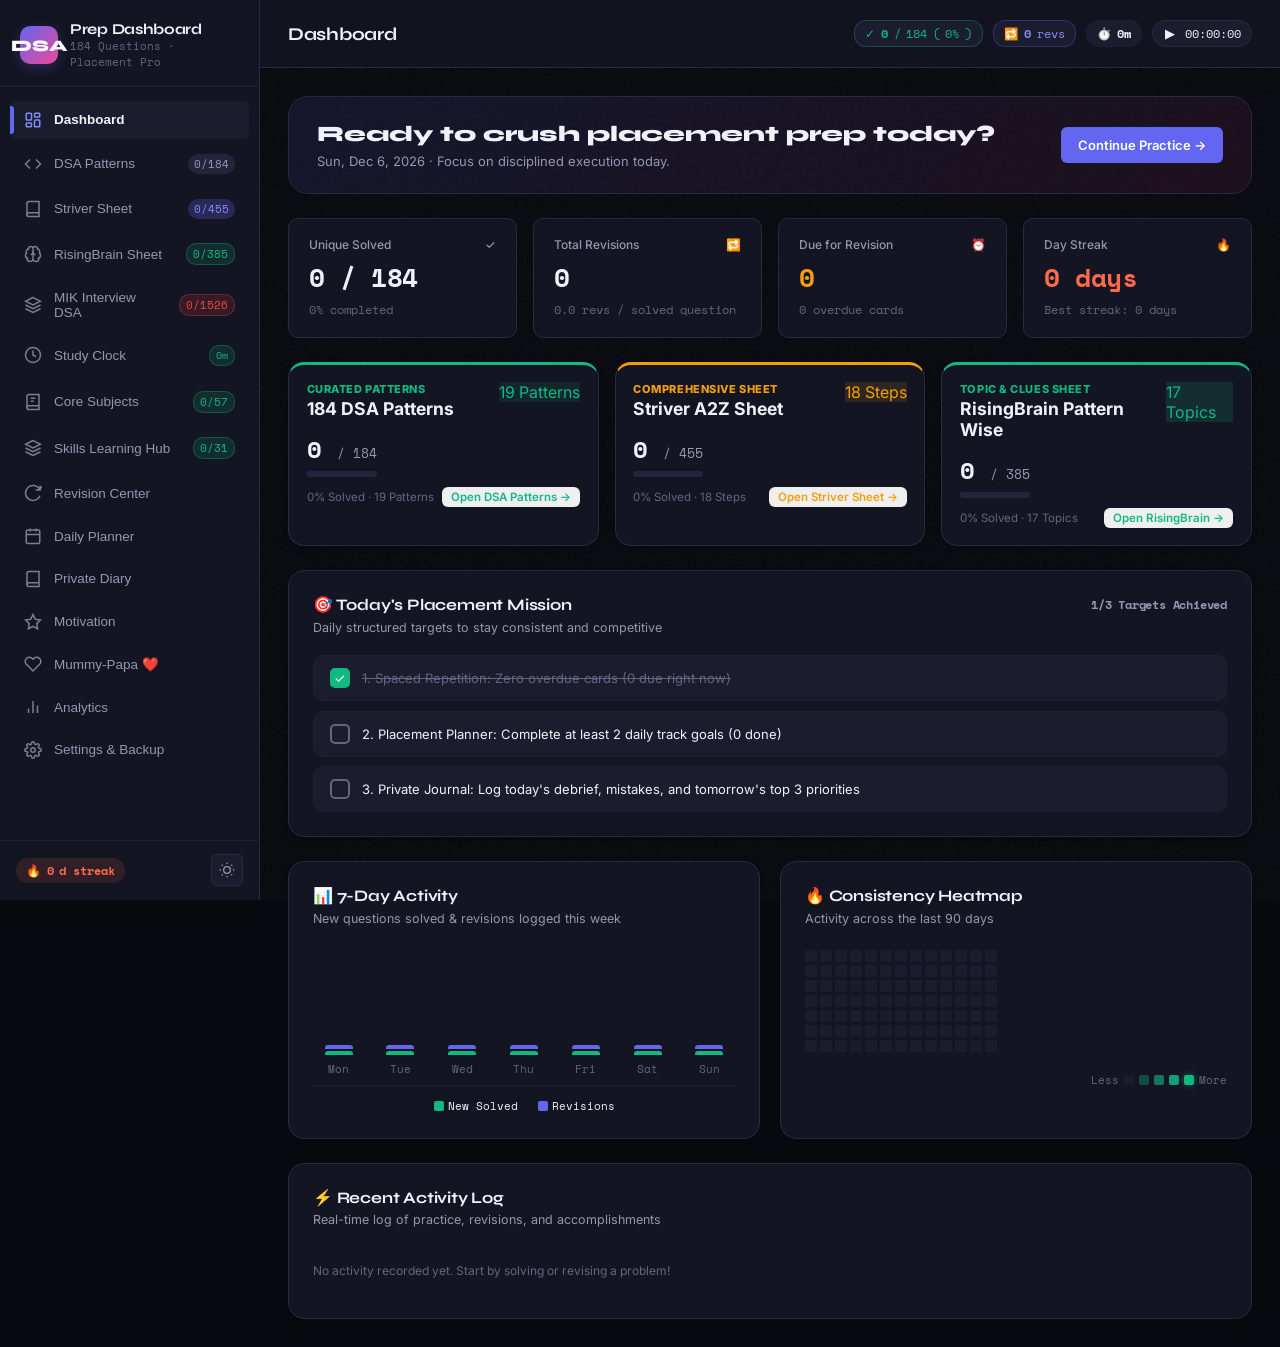
==== commit 2f6c7c25: "feat: add MIK Interview DSA tracker" ====
--- a/dsa-placement-dashboard/index.html
+++ b/dsa-placement-dashboard/index.html
@@ -7426,7 +7426,953 @@
   box-shadow: 0 0 0 2px rgba(244, 63, 94, 0.2);
 }
 
+
+/* ==========================================================================
+   MIK INTERVIEW DSA SECTION STYLING
+   ========================================================================== */
+.mik-hero-header {
+  display: flex;
+  justify-content: space-between;
+  align-items: stretch;
+  gap: 1.5rem;
+  background: linear-gradient(135deg, rgba(239, 68, 68, 0.08) 0%, rgba(15, 23, 42, 0.6) 100%);
+  border: 1px solid rgba(239, 68, 68, 0.25);
+  border-radius: var(--radius-lg, 16px);
+  padding: 1.75rem 2rem;
+  margin-bottom: 1.5rem;
+  position: relative;
+  overflow: hidden;
+  backdrop-filter: blur(12px);
+}
+
+.mik-hero-header::before {
+  content: '';
+  position: absolute;
+  top: -50px;
+  right: -50px;
+  width: 200px;
+  height: 200px;
+  background: radial-gradient(circle, rgba(239, 68, 68, 0.15) 0%, transparent 70%);
+  border-radius: 50%;
+  pointer-events: none;
+}
+
+.mik-hero-left {
+  flex: 1;
+  max-width: 680px;
+  display: flex;
+  flex-direction: column;
+  justify-content: center;
+}
+
+.mik-hero-badge {
+  display: inline-flex;
+  align-items: center;
+  gap: 0.5rem;
+  background: rgba(239, 68, 68, 0.12);
+  border: 1px solid rgba(239, 68, 68, 0.3);
+  padding: 0.3rem 0.75rem;
+  border-radius: 9999px;
+  font-size: 11.5px;
+  font-weight: 600;
+  color: #fca5a5;
+  margin-bottom: 0.75rem;
+  width: fit-content;
+}
+
+.mik-pulse-dot {
+  width: 8px;
+  height: 8px;
+  border-radius: 50%;
+  background: #ef4444;
+  box-shadow: 0 0 8px #ef4444;
+  animation: mikPulse 2s infinite ease-in-out;
+}
+
+@keyframes mikPulse {
+  0%, 100% { opacity: 1; transform: scale(1); }
+  50% { opacity: 0.4; transform: scale(0.85); }
+}
+
+.mik-hero-title {
+  font-family: var(--font-heading);
+  font-size: 26px;
+  font-weight: 800;
+  letter-spacing: -0.5px;
+  color: #ffffff;
+  margin-bottom: 0.4rem;
+}
+
+.mik-hero-subtitle {
+  font-size: 13px;
+  line-height: 1.55;
+  color: #94a3b8;
+  margin-bottom: 1.15rem;
+}
+
+.mik-hero-attribution {
+  display: flex;
+  align-items: center;
+  gap: 0.75rem;
+  flex-wrap: wrap;
+  margin-bottom: 1.15rem;
+  font-size: 12px;
+}
+
+.mik-attr-link {
+  display: inline-flex;
+  align-items: center;
+  gap: 0.35rem;
+  color: #cbd5e1;
+  background: rgba(255, 255, 255, 0.05);
+  border: 1px solid rgba(255, 255, 255, 0.1);
+  padding: 0.25rem 0.65rem;
+  border-radius: 6px;
+  text-decoration: none;
+  font-weight: 500;
+  transition: all 0.2s ease;
+}
+
+.mik-attr-link:hover {
+  background: rgba(239, 68, 68, 0.2);
+  border-color: rgba(239, 68, 68, 0.4);
+  color: #ffffff;
+}
+
+.mik-hero-actions {
+  display: flex;
+  gap: 0.6rem;
+  flex-wrap: wrap;
+}
+
+.mik-action-btn {
+  display: inline-flex;
+  align-items: center;
+  gap: 0.4rem;
+  background: rgba(255, 255, 255, 0.06);
+  border: 1px solid rgba(255, 255, 255, 0.12);
+  color: #e2e8f0;
+  padding: 0.45rem 0.85rem;
+  border-radius: var(--radius-md, 8px);
+  font-size: 12px;
+  font-weight: 600;
+  cursor: pointer;
+  transition: all 0.2s ease;
+}
+
+.mik-action-btn:hover {
+  background: rgba(255, 255, 255, 0.12);
+  border-color: rgba(255, 255, 255, 0.25);
+  transform: translateY(-1px);
+}
+
+.mik-action-btn.primary {
+  background: #ef4444;
+  border-color: #dc2626;
+  color: #ffffff;
+  box-shadow: 0 4px 12px rgba(239, 68, 68, 0.3);
+}
+
+.mik-action-btn.primary:hover {
+  background: #dc2626;
+}
+
+.mik-hero-dashboard {
+  display: flex;
+  align-items: center;
+  gap: 1.5rem;
+  background: rgba(15, 23, 42, 0.7);
+  border: 1px solid rgba(255, 255, 255, 0.08);
+  border-radius: var(--radius-md, 12px);
+  padding: 1.25rem 1.75rem;
+  min-width: 380px;
+}
+
+.mik-radial-gauge-container {
+  position: relative;
+  width: 96px;
+  height: 96px;
+  flex-shrink: 0;
+}
+
+.mik-radial-gauge {
+  width: 100%;
+  height: 100%;
+  transform: rotate(-90deg);
+}
+
+.mik-gauge-bg {
+  fill: none;
+  stroke: rgba(255, 255, 255, 0.08);
+  stroke-width: 8;
+}
+
+.mik-gauge-fill {
+  fill: none;
+  stroke: #ef4444;
+  stroke-width: 8;
+  stroke-linecap: round;
+  stroke-dasharray: 264;
+  stroke-dashoffset: 264;
+  transition: stroke-dashoffset 0.6s cubic-bezier(0.4, 0, 0.2, 1);
+}
+
+.mik-radial-content {
+  position: absolute;
+  inset: 0;
+  display: flex;
+  flex-direction: column;
+  align-items: center;
+  justify-content: center;
+}
+
+.mik-gauge-pct {
+  font-family: var(--font-heading);
+  font-size: 20px;
+  font-weight: 800;
+  color: #ffffff;
+}
+
+.mik-gauge-label {
+  font-size: 10px;
+  color: #94a3b8;
+  text-transform: uppercase;
+  letter-spacing: 0.5px;
+}
+
+.mik-metric-info {
+  display: flex;
+  flex-direction: column;
+  gap: 0.4rem;
+}
+
+.mik-metric-heading {
+  font-size: 11px;
+  font-weight: 600;
+  text-transform: uppercase;
+  letter-spacing: 1px;
+  color: #94a3b8;
+}
+
+.mik-metric-main-stat {
+  font-family: var(--font-heading);
+  font-size: 24px;
+  font-weight: 800;
+  color: #ffffff;
+}
+
+.mik-metric-denom {
+  font-size: 14px;
+  font-weight: 500;
+  color: #64748b;
+}
+
+.mik-quick-chips {
+  display: flex;
+  gap: 0.4rem;
+  flex-wrap: wrap;
+  margin-top: 0.35rem;
+}
+
+.mik-quick-chip {
+  display: inline-flex;
+  align-items: center;
+  gap: 0.25rem;
+  font-size: 11px;
+  font-weight: 600;
+  padding: 0.2rem 0.5rem;
+  border-radius: 6px;
+  background: rgba(255, 255, 255, 0.05);
+  border: 1px solid rgba(255, 255, 255, 0.08);
+  color: #cbd5e1;
+}
+
+.mik-quick-chip.solved { background: rgba(16, 185, 129, 0.12); color: #34d399; border-color: rgba(16, 185, 129, 0.25); }
+.mik-quick-chip.inprogress { background: rgba(245, 158, 11, 0.12); color: #fbbf24; border-color: rgba(245, 158, 11, 0.25); }
+.mik-quick-chip.revise { background: rgba(139, 92, 246, 0.12); color: #c084fc; border-color: rgba(139, 92, 246, 0.25); }
+.mik-quick-chip.starred { background: rgba(251, 191, 36, 0.12); color: #fde047; border-color: rgba(251, 191, 36, 0.25); }
+
+/* CONTROLS BAR */
+.mik-controls-bar {
+  background: var(--surface);
+  border: 1px solid var(--border);
+  border-radius: var(--radius-lg, 12px);
+  padding: 1rem 1.25rem;
+  margin-bottom: 1.5rem;
+  display: flex;
+  flex-direction: column;
+  gap: 0.85rem;
+}
+
+.mik-controls-top {
+  display: flex;
+  gap: 1rem;
+  align-items: center;
+  flex-wrap: wrap;
+}
+
+.mik-search-wrapper {
+  position: relative;
+  flex: 1;
+  min-width: 280px;
+}
+
+.mik-search-icon {
+  position: absolute;
+  left: 12px;
+  top: 50%;
+  transform: translateY(-50%);
+  color: var(--text-dim, #64748b);
+  pointer-events: none;
+}
+
+.mik-search-input {
+  width: 100%;
+  background: var(--surface2);
+  border: 1px solid var(--border);
+  border-radius: var(--radius-md, 8px);
+  padding: 0.55rem 2.2rem 0.55rem 2.25rem;
+  color: var(--text);
+  font-size: 13px;
+  outline: none;
+  transition: all 0.2s ease;
+}
+
+.mik-search-input:focus {
+  border-color: #ef4444;
+  box-shadow: 0 0 0 2px rgba(239, 68, 68, 0.15);
+}
+
+.mik-search-clear {
+  position: absolute;
+  right: 10px;
+  top: 50%;
+  transform: translateY(-50%);
+  background: none;
+  border: none;
+  color: var(--text-dim, #64748b);
+  cursor: pointer;
+  font-size: 13px;
+}
+
+.mik-filter-selects {
+  display: flex;
+  gap: 0.6rem;
+  flex-wrap: wrap;
+}
+
+.mik-select {
+  background: var(--surface2);
+  border: 1px solid var(--border);
+  border-radius: var(--radius-md, 8px);
+  padding: 0.55rem 1rem;
+  color: var(--text);
+  font-size: 12.5px;
+  outline: none;
+  cursor: pointer;
+}
+
+.mik-select:focus {
+  border-color: #ef4444;
+}
+
+.mik-filter-pills-row {
+  display: flex;
+  align-items: center;
+  gap: 0.6rem;
+  flex-wrap: wrap;
+}
+
+.mik-pill-group {
+  display: flex;
+  gap: 0.4rem;
+  flex-wrap: wrap;
+}
+
+.mik-pill {
+  background: var(--surface2);
+  border: 1px solid var(--border);
+  border-radius: 9999px;
+  padding: 0.35rem 0.85rem;
+  font-size: 12px;
+  font-weight: 500;
+  color: var(--text-muted);
+  cursor: pointer;
+  transition: all 0.2s ease;
+  display: inline-flex;
+  align-items: center;
+  gap: 0.35rem;
+}
+
+.mik-pill:hover {
+  background: var(--surface3);
+  color: var(--text);
+}
+
+.mik-pill.active {
+  background: #ef4444;
+  border-color: #ef4444;
+  color: #ffffff;
+  font-weight: 600;
+  box-shadow: 0 2px 8px rgba(239, 68, 68, 0.25);
+}
+
+.mik-pill-count {
+  font-size: 10px;
+  padding: 0.1rem 0.4rem;
+  border-radius: 9999px;
+  background: rgba(0, 0, 0, 0.15);
+}
+
+.mik-pill.active .mik-pill-count {
+  background: rgba(255, 255, 255, 0.25);
+  color: #ffffff;
+}
+
+/* WORKSPACE */
+.mik-main-workspace {
+  display: flex;
+  gap: 1.5rem;
+  align-items: flex-start;
+}
+
+.mik-topic-sidebar {
+  width: 250px;
+  flex-shrink: 0;
+  background: var(--surface);
+  border: 1px solid var(--border);
+  border-radius: var(--radius-lg, 12px);
+  padding: 0.75rem;
+  max-height: calc(100vh - 200px);
+  overflow-y: auto;
+  position: sticky;
+  top: 85px;
+}
+
+.mik-topic-side-btn {
+  width: 100%;
+  display: flex;
+  align-items: center;
+  justify-content: space-between;
+  padding: 0.55rem 0.75rem;
+  border-radius: var(--radius-md, 8px);
+  background: transparent;
+  border: none;
+  color: var(--text-muted);
+  font-size: 12.5px;
+  text-align: left;
+  cursor: pointer;
+  transition: all 0.15s ease;
+  margin-bottom: 2px;
+}
+
+.mik-topic-side-btn:hover {
+  background: var(--surface2);
+  color: var(--text);
+}
+
+.mik-topic-side-btn.active {
+  background: rgba(239, 68, 68, 0.12);
+  color: #ef4444;
+  font-weight: 600;
+  border-left: 3px solid #ef4444;
+}
+
+.mik-topic-side-badge {
+  font-size: 10.5px;
+  font-family: var(--font-mono);
+  color: var(--text-dim);
+}
+
+.mik-content-area {
+  flex: 1;
+  min-width: 0;
+  display: flex;
+  flex-direction: column;
+  gap: 1.25rem;
+}
+
+/* SUBTOPIC CARDS */
+.mik-subtopic-card {
+  background: var(--surface);
+  border: 1px solid var(--border);
+  border-radius: var(--radius-lg, 12px);
+  overflow: hidden;
+  transition: border-color 0.2s ease;
+}
+
+.mik-subtopic-card:hover {
+  border-color: rgba(239, 68, 68, 0.35);
+}
+
+.mik-subtopic-header {
+  padding: 0.9rem 1.25rem;
+  background: var(--surface2);
+  display: flex;
+  align-items: center;
+  justify-content: space-between;
+  cursor: pointer;
+  user-select: none;
+}
+
+.mik-subtopic-title-group {
+  display: flex;
+  align-items: center;
+  gap: 0.65rem;
+}
+
+.mik-subtopic-chevron {
+  transition: transform 0.2s ease;
+  color: var(--text-dim);
+}
+
+.mik-subtopic-card.collapsed .mik-subtopic-chevron {
+  transform: rotate(-90deg);
+}
+
+.mik-subtopic-card.collapsed .mik-problems-list {
+  display: none;
+}
+
+.mik-subtopic-title {
+  font-family: var(--font-heading);
+  font-size: 14.5px;
+  font-weight: 700;
+  color: var(--text);
+}
+
+.mik-subtopic-meta {
+  display: flex;
+  align-items: center;
+  gap: 0.75rem;
+}
+
+.mik-subtopic-progress-wrap {
+  width: 90px;
+  height: 6px;
+  background: var(--surface3);
+  border-radius: 9999px;
+  overflow: hidden;
+}
+
+.mik-subtopic-progress-fill {
+  height: 100%;
+  background: #ef4444;
+  border-radius: 9999px;
+  transition: width 0.3s ease;
+}
+
+.mik-subtopic-ratio {
+  font-family: var(--font-mono);
+  font-size: 11px;
+  color: var(--text-dim);
+}
+
+/* PROBLEM ROWS */
+.mik-problems-list {
+  display: flex;
+  flex-direction: column;
+}
+
+.mik-problem-row {
+  display: grid;
+  grid-template-columns: 36px 32px 1fr auto auto auto;
+  align-items: center;
+  gap: 0.75rem;
+  padding: 0.75rem 1.25rem;
+  border-bottom: 1px solid var(--border-subtle);
+  transition: background 0.15s ease;
+}
+
+.mik-problem-row:last-child {
+  border-bottom: none;
+}
+
+.mik-problem-row:hover {
+  background: var(--surface2);
+}
+
+.mik-status-toggle {
+  width: 24px;
+  height: 24px;
+  border-radius: 6px;
+  border: 1.5px solid var(--border);
+  background: transparent;
+  cursor: pointer;
+  display: flex;
+  align-items: center;
+  justify-content: center;
+  transition: all 0.2s ease;
+}
+
+.mik-status-toggle.done {
+  background: #10b981;
+  border-color: #10b981;
+  color: #ffffff;
+}
+
+.mik-status-toggle.inprogress {
+  background: #f59e0b;
+  border-color: #f59e0b;
+  color: #ffffff;
+}
+
+.mik-status-toggle.revise {
+  background: #8b5cf6;
+  border-color: #8b5cf6;
+  color: #ffffff;
+}
+
+.mik-star-btn {
+  background: none;
+  border: none;
+  color: var(--text-dim);
+  cursor: pointer;
+  font-size: 15px;
+  transition: transform 0.15s ease, color 0.15s ease;
+  display: flex;
+  align-items: center;
+  justify-content: center;
+}
+
+.mik-star-btn:hover {
+  transform: scale(1.15);
+  color: #f59e0b;
+}
+
+.mik-star-btn.starred {
+  color: #f59e0b;
+}
+
+.mik-prob-info {
+  display: flex;
+  flex-direction: column;
+  gap: 0.25rem;
+  min-width: 0;
+}
+
+.mik-prob-title-row {
+  display: flex;
+  align-items: center;
+  gap: 0.5rem;
+  flex-wrap: wrap;
+}
+
+.mik-prob-title {
+  font-size: 13.5px;
+  font-weight: 600;
+  color: var(--text);
+  text-decoration: none;
+  word-break: break-word;
+}
+
+.mik-prob-sub-badge {
+  font-size: 10.5px;
+  padding: 0.1rem 0.45rem;
+  border-radius: 4px;
+  background: var(--surface3);
+  color: var(--text-muted);
+}
+
+.mik-prob-tags-row {
+  display: flex;
+  align-items: center;
+  gap: 0.35rem;
+  flex-wrap: wrap;
+}
+
+.mik-company-tag {
+  font-size: 10px;
+  padding: 0.08rem 0.4rem;
+  border-radius: 4px;
+  background: rgba(255, 255, 255, 0.04);
+  border: 1px solid rgba(255, 255, 255, 0.08);
+  color: var(--text-muted);
+}
+
+.mik-comp-chip {
+  font-size: 10px;
+  font-weight: 500;
+  padding: 0.08rem 0.38rem;
+  border-radius: 4px;
+  background: rgba(239, 68, 68, 0.08);
+  border: 1px solid rgba(239, 68, 68, 0.2);
+  color: #fca5a5;
+}
+
+.mik-complexity-chip {
+  font-family: var(--font-mono);
+  font-size: 10px;
+  padding: 0.08rem 0.38rem;
+  border-radius: 4px;
+  background: rgba(59, 130, 246, 0.08);
+  border: 1px solid rgba(59, 130, 246, 0.2);
+  color: #93c5fd;
+}
+
+.mik-links-group {
+  display: flex;
+  align-items: center;
+  gap: 0.4rem;
+}
+
+.mik-link-badge {
+  display: inline-flex;
+  align-items: center;
+  gap: 0.25rem;
+  font-size: 11px;
+  font-weight: 600;
+  padding: 0.25rem 0.55rem;
+  border-radius: 6px;
+  text-decoration: none;
+  transition: all 0.2s ease;
+}
+
+.mik-link-badge.yt {
+  background: rgba(239, 68, 68, 0.12);
+  border: 1px solid rgba(239, 68, 68, 0.3);
+  color: #ef4444;
+}
+
+.mik-link-badge.yt:hover {
+  background: #ef4444;
+  color: #ffffff;
+}
+
+.mik-link-badge.lc {
+  background: rgba(245, 158, 11, 0.12);
+  border: 1px solid rgba(245, 158, 11, 0.3);
+  color: #f59e0b;
+}
+
+.mik-link-badge.lc:hover {
+  background: #f59e0b;
+  color: #ffffff;
+}
+
+.mik-link-badge.gfg {
+  background: rgba(16, 185, 129, 0.12);
+  border: 1px solid rgba(16, 185, 129, 0.3);
+  color: #10b981;
+}
+
+.mik-link-badge.gfg:hover {
+  background: #10b981;
+  color: #ffffff;
+}
+
+.mik-link-badge.code {
+  background: rgba(148, 163, 184, 0.1);
+  border: 1px solid rgba(148, 163, 184, 0.2);
+  color: #cbd5e1;
+}
+
+.mik-link-badge.code:hover {
+  background: rgba(148, 163, 184, 0.25);
+  color: #ffffff;
+}
+
+.mik-notes-btn {
+  background: var(--surface2);
+  border: 1px solid var(--border);
+  color: var(--text-muted);
+  border-radius: 6px;
+  padding: 0.3rem 0.55rem;
+  font-size: 11.5px;
+  font-weight: 500;
+  cursor: pointer;
+  display: inline-flex;
+  align-items: center;
+  gap: 0.3rem;
+  transition: all 0.2s ease;
+  position: relative;
+}
+
+.mik-notes-btn:hover {
+  background: var(--surface3);
+  color: var(--text);
+}
+
+.mik-notes-btn.has-notes {
+  background: rgba(139, 92, 246, 0.12);
+  border-color: rgba(139, 92, 246, 0.3);
+  color: #c084fc;
+}
+
+.mik-notes-dot {
+  width: 6px;
+  height: 6px;
+  border-radius: 50%;
+  background: #a855f7;
+}
+
+.mik-details-btn {
+  background: transparent;
+  border: 1px solid var(--border);
+  color: var(--text-dim);
+  border-radius: 6px;
+  padding: 0.3rem 0.5rem;
+  font-size: 11px;
+  cursor: pointer;
+  transition: all 0.2s ease;
+}
+
+.mik-details-btn:hover {
+  background: var(--surface2);
+  color: var(--text);
+  border-color: rgba(255, 255, 255, 0.2);
+}
+
+/* DETAIL MODAL */
+.mik-modal-card {
+  max-width: 650px;
+  width: 95%;
+  background: var(--surface);
+  border: 1px solid var(--border);
+  border-radius: var(--radius-lg, 16px);
+  padding: 1.75rem;
+  box-shadow: var(--shadow-lg);
+  max-height: 90vh;
+  overflow-y: auto;
+}
+
+.mik-modal-header {
+  display: flex;
+  justify-content: space-between;
+  align-items: flex-start;
+  margin-bottom: 1.25rem;
+  padding-bottom: 1rem;
+  border-bottom: 1px solid var(--border);
+}
+
+.mik-modal-prob-id {
+  font-family: var(--font-mono);
+  font-size: 11px;
+  color: #ef4444;
+  margin-bottom: 0.25rem;
+}
+
+.mik-modal-title {
+  font-family: var(--font-heading);
+  font-size: 19px;
+  font-weight: 700;
+  color: var(--text);
+  line-height: 1.35;
+}
+
+.mik-modal-actions {
+  display: flex;
+  align-items: center;
+  gap: 0.5rem;
+}
+
+.mik-meta-grid {
+  display: grid;
+  grid-template-columns: repeat(auto-fit, minmax(140px, 1fr));
+  gap: 0.75rem;
+  background: var(--surface2);
+  border: 1px solid var(--border-subtle);
+  border-radius: var(--radius-md, 8px);
+  padding: 0.9rem 1rem;
+  margin-bottom: 1.25rem;
+}
+
+.mik-meta-item {
+  display: flex;
+  flex-direction: column;
+  gap: 0.2rem;
+}
+
+.mik-meta-label {
+  font-size: 10px;
+  text-transform: uppercase;
+  color: var(--text-dim);
+  font-weight: 600;
+  letter-spacing: 0.5px;
+}
+
+.mik-meta-value {
+  font-size: 12.5px;
+  color: var(--text);
+  font-family: var(--font-mono);
+  word-break: break-word;
+}
+
+.mik-links-bar {
+  display: flex;
+  gap: 0.6rem;
+  flex-wrap: wrap;
+  margin-bottom: 1.25rem;
+}
+
+.mik-approach-box {
+  background: var(--surface2);
+  border-left: 3px solid #ef4444;
+  border-radius: 4px;
+  padding: 0.75rem 1rem;
+  margin-bottom: 1.25rem;
+  font-size: 12.5px;
+  color: var(--text-muted);
+  line-height: 1.5;
+}
+
+.mik-notes-editor-wrap {
+  display: flex;
+  flex-direction: column;
+  gap: 0.5rem;
+}
+
+.mik-notes-textarea {
+  width: 100%;
+  min-height: 140px;
+  background: var(--surface2);
+  border: 1px solid var(--border);
+  border-radius: var(--radius-md, 8px);
+  padding: 0.75rem 1rem;
+  color: var(--text);
+  font-family: inherit;
+  font-size: 13px;
+  line-height: 1.6;
+  resize: vertical;
+  outline: none;
+  transition: border-color 0.2s ease;
+}
+
+.mik-notes-textarea:focus {
+  border-color: #ef4444;
+  box-shadow: 0 0 0 2px rgba(239, 68, 68, 0.15);
+}
+
+.mik-status-select-btn-group {
+  display: flex;
+  gap: 0.4rem;
+  margin-top: 0.5rem;
+  flex-wrap: wrap;
+}
+
+.mik-status-btn {
+  padding: 0.35rem 0.75rem;
+  border-radius: 6px;
+  border: 1px solid var(--border);
+  background: var(--surface2);
+  color: var(--text-muted);
+  font-size: 12px;
+  cursor: pointer;
+  transition: all 0.2s ease;
+}
+
+.mik-status-btn.active {
+  color: #ffffff;
+  font-weight: 600;
+}
+
+.mik-status-btn[data-status="NOT_STARTED"].active { background: #64748b; border-color: #64748b; }
+.mik-status-btn[data-status="IN_PROGRESS"].active { background: #f59e0b; border-color: #f59e0b; }
+.mik-status-btn[data-status="SOLVED"].active { background: #10b981; border-color: #10b981; }
+.mik-status-btn[data-status="REVISE"].active { background: #8b5cf6; border-color: #8b5cf6; }
+
 </style>
+  <script src="data/mik_catalog.js"></script>
 </head>
 <body>
 
@@ -7467,6 +8413,11 @@
       <svg class="nav-icon" viewBox="0 0 24 24" fill="none" stroke="currentColor" stroke-width="2"><path d="M12 18V5"/><path d="M15 13a4.17 4.17 0 0 1-3-4 4.17 4.17 0 0 1-3 4"/><path d="M17.598 6.5A3 3 0 1 0 12 5a3 3 0 1 0-5.598 1.5"/><path d="M17.997 5.125a4 4 0 0 1 2.526 5.77"/><path d="M18 18a4 4 0 0 0 2-7.464"/><path d="M19.967 17.483A4 4 0 1 1 12 18a4 4 0 1 1-7.967-.517"/><path d="M6 18a4 4 0 0 1-2-7.464"/><path d="M6.003 5.125a4 4 0 0 0-2.526 5.77"/></svg>
       <span>RisingBrain Sheet</span>
       <span class="nav-badge" style="background:rgba(16,185,129,0.15); color:#10b981; border:1px solid rgba(16,185,129,0.3);" id="nav-risingbrain-badge">0/385</span>
+    </button>
+    <button class="nav-item" onclick="switchView('mik', this)">
+      <svg class="nav-icon" viewBox="0 0 24 24" fill="none" stroke="currentColor" stroke-width="2"><path d="M12 2L2 7l10 5 10-5-10-5zM2 17l10 5 10-5M2 12l10 5 10-5"/></svg>
+      <span>MIK Interview DSA</span>
+      <span class="nav-badge" style="background:rgba(239,68,68,0.15); color:#ef4444; border:1px solid rgba(239,68,68,0.3);" id="nav-mik-badge">0/1526</span>
     </button>
     <button class="nav-item" onclick="switchView('studyclock', this)">
       <svg class="nav-icon" viewBox="0 0 24 24" fill="none" stroke="currentColor" stroke-width="2"><circle cx="12" cy="12" r="10"/><polyline points="12 6 12 12 16 14"/></svg>
@@ -8123,6 +9074,135 @@
         <!-- Topic Sections & Pattern Cards -->
         <div class="rb-content-area" id="risingBrainContent">
           <!-- Populated dynamically with pattern cards and problem rows -->
+        </div>
+      </div>
+    </section>
+
+    <!-- VIEW: MIK INTERVIEW DSA -->
+    <section class="view-section" id="view-mik">
+      <!-- 1. HERO BANNER & COMPACT DASHBOARD -->
+      <div class="mik-hero-header">
+        <div class="mik-hero-left">
+          <div class="mik-hero-badge">
+            <span class="mik-pulse-dot"></span>
+            <span>codestorywithMIK Curriculum</span>
+            <span class="mik-badge-tag">1526 Problems · 74 Subtopics · 23 Topics</span>
+          </div>
+          <h1 class="mik-hero-title">MIK Interview DSA</h1>
+          <p class="mik-hero-subtitle">
+            Curated from Mazhar Imam Khan's (codestorywithMIK) battle-tested repository. Features video explanations, company tags, LeetCode & GFG problems, and direct links to original C++ solutions.
+          </p>
+          <div class="mik-hero-attribution">
+            <a href="https://github.com/MAZHARMIK/Interview_DS_Algo" target="_blank" rel="noopener noreferrer" class="mik-attr-link">
+              <svg width="13" height="13" viewBox="0 0 24 24" fill="currentColor"><path d="M12 0C5.37 0 0 5.37 0 12c0 5.31 3.435 9.795 8.205 11.385.6.105.825-.255.825-.57 0-.285-.015-1.23-.015-2.235-3.015.555-3.795-.735-4.035-1.41-.135-.345-.72-1.41-1.23-1.695-.42-.225-1.02-.78-.015-.795.945-.015 1.62.87 1.845 1.23 1.08 1.815 2.805 1.305 3.495.99.105-.78.42-1.305.765-1.605-2.67-.3-5.46-1.335-5.46-5.925 0-1.305.465-2.385 1.23-3.225-.12-.3-.54-1.53.12-3.18 0 0 1.005-.315 3.3 1.23.96-.27 1.98-.405 3-.405s2.04.135 3 .405c2.295-1.56 3.3-1.23 3.3-1.23.66 1.65.24 2.88.12 3.18.765.84 1.23 1.905 1.23 3.225 0 4.605-2.805 5.625-5.475 5.925.435.375.81 1.095.81 2.22 0 1.605-.015 2.895-.015 3.3 0 .315.225.69.825.57A12.02 12.02 0 0 0 24 12c0-6.63-5.37-12-12-12z"/></svg>
+              <span>Source: MAZHARMIK / Interview_DS_Algo</span>
+            </a>
+            <a href="https://www.youtube.com/@codestorywithMIK" target="_blank" rel="noopener noreferrer" class="mik-attr-link">
+              <svg width="13" height="13" viewBox="0 0 24 24" fill="#ef4444"><path d="M23.498 6.186a3.016 3.016 0 0 0-2.122-2.136C19.505 3.545 12 3.545 12 3.545s-7.505 0-9.377.505A3.017 3.017 0 0 0 .502 6.186C0 8.07 0 12 0 12s0 3.93.502 5.814a3.016 3.016 0 0 0 2.122 2.136c1.871.505 9.376.505 9.376.505s7.505 0 9.377-.505a3.015 3.015 0 0 0 2.122-2.136C24 15.93 24 12 24 12s0-3.93-.502-5.814zM9.545 15.568V8.432L15.818 12l-6.273 3.568z"/></svg>
+              <span>YouTube: codestorywithMIK</span>
+            </a>
+          </div>
+          <div class="mik-hero-actions">
+            <button class="mik-action-btn primary" onclick="jumpToNextUnsolvedMikProblem()">
+              <svg width="13" height="13" viewBox="0 0 24 24" fill="none" stroke="currentColor" stroke-width="2.5"><polygon points="5 3 19 12 5 21 5 3"/></svg>
+              <span>Resume Next Problem</span>
+            </button>
+            <button class="mik-action-btn" onclick="expandAllMikSubtopics(true)">
+              <svg width="13" height="13" viewBox="0 0 24 24" fill="none" stroke="currentColor" stroke-width="2"><polyline points="7 13 12 18 17 13"/><polyline points="7 6 12 11 17 6"/></svg>
+              <span>Expand All</span>
+            </button>
+            <button class="mik-action-btn" onclick="expandAllMikSubtopics(false)">
+              <svg width="13" height="13" viewBox="0 0 24 24" fill="none" stroke="currentColor" stroke-width="2"><polyline points="17 11 12 6 7 11"/><polyline points="17 18 12 13 7 18"/></svg>
+              <span>Collapse All</span>
+            </button>
+            <button class="mik-action-btn" onclick="resetAllMikFilters()">
+              <svg width="13" height="13" viewBox="0 0 24 24" fill="none" stroke="currentColor" stroke-width="2"><path d="M3 12a9 9 0 1 0 9-9 9.75 9.75 0 0 0-6.74 2.74L3 8"/><path d="M3 3v5h5"/></svg>
+              <span>Reset Filters</span>
+            </button>
+          </div>
+        </div>
+
+        <div class="mik-hero-dashboard">
+          <div class="mik-radial-gauge-container">
+            <svg class="mik-radial-gauge" viewBox="0 0 100 100">
+              <circle class="mik-gauge-bg" cx="50" cy="50" r="42" />
+              <circle class="mik-gauge-fill" id="mikGaugeCircle" cx="50" cy="50" r="42" />
+            </svg>
+            <div class="mik-radial-content">
+              <span class="mik-gauge-pct" id="mikRadialPct">0%</span>
+              <span class="mik-gauge-label">Done</span>
+            </div>
+          </div>
+          <div class="mik-metric-info">
+            <div class="mik-metric-heading">Overall Solved</div>
+            <div class="mik-metric-main-stat" id="mikHeaderSolvedCount">0 <span class="mik-metric-denom">/ 1526</span></div>
+            <div class="mik-quick-chips">
+              <span class="mik-quick-chip solved" id="mikChipSolved" title="Solved problems">🟢 0</span>
+              <span class="mik-quick-chip inprogress" id="mikChipInProgress" title="In progress">🟡 0</span>
+              <span class="mik-quick-chip revise" id="mikChipRevise" title="Needs revision">🟣 0</span>
+              <span class="mik-quick-chip starred" id="mikChipStarred" title="Starred problems">⭐ 0</span>
+            </div>
+          </div>
+        </div>
+      </div>
+
+      <!-- 2. SEARCH & ADVANCED FILTER CONTROLS -->
+      <div class="mik-controls-bar">
+        <div class="mik-controls-top">
+          <div class="mik-search-wrapper">
+            <svg class="mik-search-icon" width="15" height="15" viewBox="0 0 24 24" fill="none" stroke="currentColor" stroke-width="2"><circle cx="11" cy="11" r="8"/><path d="m21 21-4.35-4.35"/></svg>
+            <input type="text" id="mikSearchInput" class="mik-search-input" placeholder="Search 1526 problems, company (e.g. Amazon), topic, approaches, complexity..." oninput="handleMikSearch(this.value)">
+            <button id="mikSearchClearBtn" class="mik-search-clear" onclick="clearMikSearch()" title="Clear search" style="display:none;">✕</button>
+          </div>
+
+          <div class="mik-filter-selects">
+            <select class="form-select mik-select" id="mikTopicDropdown" onchange="setMikTopic(this.value)">
+              <option value="all">📂 All 23 Topics</option>
+            </select>
+
+            <select class="form-select mik-select" id="mikCompanyDropdown" onchange="setMikCompany(this.value)">
+              <option value="all">🏢 All Companies</option>
+              <option value="Amazon">🛒 Amazon</option>
+              <option value="Google">🔍 Google</option>
+              <option value="Microsoft">🪟 Microsoft</option>
+              <option value="Meta">👤 Meta</option>
+              <option value="Adobe">🎨 Adobe</option>
+              <option value="Apple">🍎 Apple</option>
+              <option value="Flipkart">🛍️ Flipkart</option>
+              <option value="Samsung">📱 Samsung</option>
+              <option value="Uber">🚗 Uber</option>
+              <option value="Goldman Sachs">🏦 Goldman Sachs</option>
+              <option value="MakeMyTrip">✈️ MakeMyTrip</option>
+              <option value="Paytm">💳 Paytm</option>
+              <option value="LinkedIn">💼 LinkedIn</option>
+              <option value="Twitter">🐦 Twitter</option>
+              <option value="Oracle">💾 Oracle</option>
+              <option value="Zoho">⚡ Zoho</option>
+            </select>
+          </div>
+        </div>
+
+        <div class="mik-filter-pills-row">
+          <div class="mik-pill-group">
+            <button class="mik-pill active" id="f-mik-all" onclick="setMikStatusFilter('all', this)">All <span class="mik-pill-count" id="mikPillAllCnt">1526</span></button>
+            <button class="mik-pill" id="f-mik-solved" onclick="setMikStatusFilter('solved', this)">🟢 Solved <span class="mik-pill-count" id="mikPillSolvedCnt">0</span></button>
+            <button class="mik-pill" id="f-mik-inprogress" onclick="setMikStatusFilter('inprogress', this)">🟡 In Progress <span class="mik-pill-count" id="mikPillInProgCnt">0</span></button>
+            <button class="mik-pill" id="f-mik-revise" onclick="setMikStatusFilter('revise', this)">🟣 Needs Revise <span class="mik-pill-count" id="mikPillReviseCnt">0</span></button>
+            <button class="mik-pill" id="f-mik-unsolved" onclick="setMikStatusFilter('unsolved', this)">Unattempted</button>
+            <button class="mik-pill" id="f-mik-starred" onclick="setMikStatusFilter('starred', this)">⭐ Starred <span class="mik-pill-count" id="mikPillStarredCnt">0</span></button>
+            <button class="mik-pill" id="f-mik-notes" onclick="setMikStatusFilter('notes', this)">📝 With Notes <span class="mik-pill-count" id="mikPillNotesCnt">0</span></button>
+          </div>
+        </div>
+      </div>
+
+      <!-- 3. MAIN WORKSPACE: TOPIC SIDEBAR & CONTENT -->
+      <div class="mik-main-workspace">
+        <aside class="mik-topic-sidebar" id="mikTopicNavSidebar">
+          <!-- Populated dynamically with all 23 topics -->
+        </aside>
+
+        <div class="mik-content-area" id="mikContentArea">
+          <!-- Populated dynamically with subtopic cards and problem rows -->
         </div>
       </div>
     </section>
@@ -10650,6 +11730,82 @@
 </div>
 
 <!-- TOAST CONTAINER -->
+
+<!-- MIK PROBLEM DETAIL & NOTES MODAL -->
+<div class="modal-overlay" id="modalMikDetail">
+  <div class="mik-modal-card">
+    <div class="mik-modal-header">
+      <div>
+        <div class="mik-modal-prob-id" id="mikModalProbId">MIK #0001</div>
+        <h2 class="mik-modal-title" id="mikModalTitle">Problem Title</h2>
+        <div style="font-size:12px; color:var(--text-muted); margin-top:2px;" id="mikModalTopicSubtopic">Topic > Subtopic</div>
+      </div>
+      <div class="mik-modal-actions">
+        <button class="mik-star-btn" id="mikModalStarBtn" onclick="toggleMikModalStar()" title="Toggle Star">⭐</button>
+        <button class="modal-close" onclick="closeModal('modalMikDetail')">&times;</button>
+      </div>
+    </div>
+
+    <!-- Quick Links Bar -->
+    <div class="mik-links-bar" id="mikModalLinksBar">
+      <!-- Populated dynamically with YouTube, LeetCode, GFG, GitHub links -->
+    </div>
+
+    <!-- Metadata Grid -->
+    <div class="mik-meta-grid" id="mikModalMetaGrid">
+      <div class="mik-meta-item">
+        <span class="mik-meta-label">Time Complexity</span>
+        <span class="mik-meta-value" id="mikModalTc">-</span>
+      </div>
+      <div class="mik-meta-item">
+        <span class="mik-meta-label">Space Complexity</span>
+        <span class="mik-meta-value" id="mikModalSc">-</span>
+      </div>
+      <div class="mik-meta-item">
+        <span class="mik-meta-label">Frequency</span>
+        <span class="mik-meta-value" id="mikModalFreq">-</span>
+      </div>
+      <div class="mik-meta-item" style="grid-column: 1 / -1;">
+        <span class="mik-meta-label">Companies</span>
+        <span class="mik-meta-value" id="mikModalCompanies" style="font-family:inherit;">-</span>
+      </div>
+    </div>
+
+    <!-- Approach Box -->
+    <div class="mik-approach-box" id="mikModalApproachBox" style="display:none;">
+      <div style="font-weight:700; color:var(--text); margin-bottom:0.25rem;">Approach &amp; Method Clues</div>
+      <div id="mikModalApproachText"></div>
+    </div>
+
+    <!-- Status Selector -->
+    <div style="margin-bottom:1.25rem;">
+      <div style="font-size:11.5px; font-weight:600; text-transform:uppercase; color:var(--text-dim); margin-bottom:0.35rem;">Status</div>
+      <div class="mik-status-select-btn-group" id="mikModalStatusGroup">
+        <button class="mik-status-btn" data-status="NOT_STARTED" onclick="setMikModalStatus('NOT_STARTED')">⚪ Not Started</button>
+        <button class="mik-status-btn" data-status="IN_PROGRESS" onclick="setMikModalStatus('IN_PROGRESS')">🟡 In Progress</button>
+        <button class="mik-status-btn" data-status="SOLVED" onclick="setMikModalStatus('SOLVED')">🟢 Solved</button>
+        <button class="mik-status-btn" data-status="REVISE" onclick="setMikModalStatus('REVISE')">🟣 Needs Revise</button>
+      </div>
+    </div>
+
+    <!-- Personal Notes Editor -->
+    <div class="mik-notes-editor-wrap">
+      <div style="display:flex; justify-content:space-between; align-items:center;">
+        <label style="font-size:12px; font-weight:600; color:var(--text);">Personal Multiline Notes</label>
+        <div style="display:flex; gap:0.5rem; align-items:center;">
+          <span style="font-size:11px; font-family:var(--font-mono); color:var(--text-dim);" id="mikNotesCharCount">0 chars</span>
+          <button class="btn btn-secondary" style="padding:0.25rem 0.6rem; font-size:11px;" onclick="copyMikNotesToClipboard()">📋 Copy</button>
+        </div>
+      </div>
+      <textarea id="mikModalNotesTextarea" class="mik-notes-textarea" placeholder="Write or paste your personal approach notes, key observations, edge cases, mistakes to avoid, code snippets..." oninput="handleMikModalNotesInput(this.value)"></textarea>
+      <div style="display:flex; justify-content:space-between; align-items:center; margin-top:0.35rem;">
+        <span style="font-size:11.5px; color:#10b981;" id="mikNotesSaveIndicator">Auto-saved locally</span>
+        <button class="btn btn-primary" style="padding:0.35rem 0.85rem; font-size:12px;" onclick="saveMikModalNotesExplicitly()">Save Notes</button>
+      </div>
+    </div>
+  </div>
+</div>
+
 <div class="toast-container" id="toastContainer"></div>
 
 <!-- ==========================================================================
@@ -12014,6 +13170,7 @@
     dsaState: state,
     striverState: striverState,
     risingBrainState: risingBrainState,
+    mikState: typeof mikState !== 'undefined' ? mikState : {},
     diaryState: diaryState,
     plannerState: plannerState,
     studyState: studyState,
@@ -12039,13 +13196,17 @@
     const timeStr = `${now.toLocaleDateString()} ${now.toLocaleTimeString()}`;
     const dsaDone = Object.values(state.problems).filter(p => p.done).length;
     const striverDone = Object.values(striverState.problems).filter(p => p.done).length;
+    const rbDone = typeof risingBrainState !== 'undefined' && risingBrainState.problems ? Object.values(risingBrainState.problems).filter(p => p.done).length : 0;
+    const mikDone = typeof mikState !== 'undefined' && mikState.problems ? Object.values(mikState.problems).filter(p => p.done).length : 0;
 
     hist.unshift({
       timestamp: Date.now(),
       timeStr: timeStr,
       reason: reason,
       dsaSolved: dsaDone,
-      striverSolved: striverDone
+      striverSolved: striverDone,
+      rbSolved: rbDone,
+      mikSolved: mikDone
     });
 
     if (hist.length > 5) hist = hist.slice(0, 5);
@@ -12154,6 +13315,14 @@
     striverState = parsed.striverState;
   }
 
+  if (parsed.risingBrainState) {
+    risingBrainState = parsed.risingBrainState;
+    if (typeof saveRisingBrainState === 'function') saveRisingBrainState();
+  }
+  if (parsed.mikState) {
+    mikState = parsed.mikState;
+    if (typeof saveMikState === 'function') saveMikState();
+  }
   if (parsed.diaryState) diaryState = parsed.diaryState;
   if (parsed.plannerState) plannerState = parsed.plannerState;
   if (parsed.studyState) studyState = parsed.studyState;
@@ -16971,6 +18140,671 @@
 /* ==========================================================================
    COMMON NAVIGATION & APP CONTROLLER
    ========================================================================== */
+
+/* ==========================================================================
+   MIK INTERVIEW DSA STATE & ENGINE
+   ========================================================================== */
+const STORAGE_MIK_KEY = 'mik_interview_dsa_tracker_v1';
+
+let mikState = {
+  version: 1,
+  problems: {},
+  collapsedTopics: {},
+  collapsedSubtopics: {}
+};
+
+let mikFilter = {
+  topic: 'all',
+  company: 'all',
+  status: 'all',
+  search: ''
+};
+
+let activeMikModalProbId = null;
+let mikNotesSaveTimeout = null;
+
+function loadMikState() {
+  try {
+    const raw = localStorage.getItem(STORAGE_MIK_KEY);
+    if (raw) {
+      const parsed = JSON.parse(raw);
+      if (parsed && typeof parsed === 'object') {
+        mikState = {
+          version: 1,
+          problems: parsed.problems || {},
+          collapsedTopics: parsed.collapsedTopics || {},
+          collapsedSubtopics: parsed.collapsedSubtopics || {}
+        };
+        return;
+      }
+    }
+  } catch (e) {
+    console.error('Error loading MIK state:', e);
+  }
+  mikState = { version: 1, problems: {}, collapsedTopics: {}, collapsedSubtopics: {} };
+}
+
+function saveMikState() {
+  try {
+    localStorage.setItem(STORAGE_MIK_KEY, JSON.stringify(mikState));
+    if (typeof mirrorToIndexedDB === 'function') mirrorToIndexedDB();
+    if (typeof recordSnapshot === 'function') recordSnapshot('auto-mik-state-save');
+  } catch (e) {
+    console.error('Error saving MIK state:', e);
+  }
+}
+
+function getMikProblemState(probId) {
+  if (!mikState.problems[probId]) {
+    mikState.problems[probId] = {
+      status: 'NOT_STARTED',
+      done: false,
+      starred: false,
+      notes: '',
+      lastRevised: null
+    };
+  }
+  return mikState.problems[probId];
+}
+
+function getMikCatalog() {
+  if (window.MIK_CATALOG_DATA && Array.isArray(window.MIK_CATALOG_DATA)) {
+    return window.MIK_CATALOG_DATA;
+  }
+  return [];
+}
+
+function getMikDoneCount() {
+  const cat = getMikCatalog();
+  let count = 0;
+  cat.forEach(p => {
+    const ps = mikState.problems[p.id];
+    if (ps && ps.done) count++;
+  });
+  return count;
+}
+
+function getMikTotalCount() {
+  const cat = getMikCatalog();
+  return cat.length || 1526;
+}
+
+function updateMikStats() {
+  const cat = getMikCatalog();
+  const total = cat.length || 1526;
+  let solved = 0;
+  let inprog = 0;
+  let revise = 0;
+  let starred = 0;
+  let hasNotes = 0;
+
+  cat.forEach(p => {
+    const ps = mikState.problems[p.id];
+    if (ps) {
+      if (ps.done) solved++;
+      if (ps.status === 'IN_PROGRESS') inprog++;
+      if (ps.status === 'REVISE') revise++;
+      if (ps.starred) starred++;
+      if (ps.notes && ps.notes.trim()) hasNotes++;
+    }
+  });
+
+  const pct = Math.round((solved / total) * 100);
+
+  const pctEl = document.getElementById('mikRadialPct');
+  if (pctEl) pctEl.textContent = `${pct}%`;
+
+  const gauge = document.getElementById('mikGaugeCircle');
+  if (gauge) {
+    const circumference = 2 * Math.PI * 42; // ~264
+    const offset = circumference - (pct / 100) * circumference;
+    gauge.style.strokeDashoffset = offset;
+  }
+
+  const hdrCount = document.getElementById('mikHeaderSolvedCount');
+  if (hdrCount) hdrCount.innerHTML = `${solved} <span class="mik-metric-denom">/ ${total}</span>`;
+
+  const badge = document.getElementById('nav-mik-badge');
+  if (badge) badge.textContent = `${solved}/${total}`;
+
+  const chipSolved = document.getElementById('mikChipSolved');
+  if (chipSolved) chipSolved.textContent = `🟢 ${solved}`;
+
+  const chipInProg = document.getElementById('mikChipInProgress');
+  if (chipInProg) chipInProg.textContent = `🟡 ${inprog}`;
+
+  const chipRevise = document.getElementById('mikChipRevise');
+  if (chipRevise) chipRevise.textContent = `🟣 ${revise}`;
+
+  const chipStarred = document.getElementById('mikChipStarred');
+  if (chipStarred) chipStarred.textContent = `⭐ ${starred}`;
+
+  const pillAll = document.getElementById('mikPillAllCnt');
+  if (pillAll) pillAll.textContent = total;
+
+  const pillSolved = document.getElementById('mikPillSolvedCnt');
+  if (pillSolved) pillSolved.textContent = solved;
+
+  const pillInProg = document.getElementById('mikPillInProgCnt');
+  if (pillInProg) pillInProg.textContent = inprog;
+
+  const pillRevise = document.getElementById('mikPillReviseCnt');
+  if (pillRevise) pillRevise.textContent = revise;
+
+  const pillStarred = document.getElementById('mikPillStarredCnt');
+  if (pillStarred) pillStarred.textContent = starred;
+
+  const pillNotes = document.getElementById('mikPillNotesCnt');
+  if (pillNotes) pillNotes.textContent = hasNotes;
+}
+
+function populateMikNav() {
+  const cat = getMikCatalog();
+  const topicMap = {};
+
+  cat.forEach(p => {
+    if (!topicMap[p.topic]) {
+      topicMap[p.topic] = { total: 0, solved: 0 };
+    }
+    topicMap[p.topic].total++;
+    const ps = mikState.problems[p.id];
+    if (ps && ps.done) topicMap[p.topic].solved++;
+  });
+
+  const sidebar = document.getElementById('mikTopicNavSidebar');
+  const dropdown = document.getElementById('mikTopicDropdown');
+
+  if (sidebar) {
+    let sideHtml = '';
+    Object.keys(topicMap).sort().forEach(t => {
+      const info = topicMap[t];
+      const isActive = mikFilter.topic === t ? ' active' : '';
+      sideHtml += `
+        <button class="mik-topic-side-btn${isActive}" onclick="setMikTopic('${t.replace(/'/g, "\'")}')">
+          <span>${t}</span>
+          <span class="mik-topic-side-badge">${info.solved}/${info.total}</span>
+        </button>
+      `;
+    });
+    sidebar.innerHTML = sideHtml;
+  }
+
+  if (dropdown && dropdown.options.length <= 1) {
+    let optHtml = '<option value="all">📂 All 23 Topics (' + cat.length + ')</option>';
+    Object.keys(topicMap).sort().forEach(t => {
+      optHtml += `<option value="${t}">${t} (${topicMap[t].total})</option>`;
+    });
+    dropdown.innerHTML = optHtml;
+  }
+}
+
+function renderMikContent() {
+  const cat = getMikCatalog();
+  const container = document.getElementById('mikContentArea');
+  if (!container) return;
+
+  const q = mikFilter.search.toLowerCase().trim();
+
+  // Filter problems
+  const filtered = cat.filter(p => {
+    if (mikFilter.topic !== 'all' && p.topic !== mikFilter.topic) return false;
+    if (mikFilter.company !== 'all') {
+      const matchComp = p.companies.some(c => c.toLowerCase() === mikFilter.company.toLowerCase());
+      if (!matchComp) return false;
+    }
+    const ps = getMikProblemState(p.id);
+    if (mikFilter.status === 'solved' && !ps.done) return false;
+    if (mikFilter.status === 'inprogress' && ps.status !== 'IN_PROGRESS') return false;
+    if (mikFilter.status === 'revise' && ps.status !== 'REVISE') return false;
+    if (mikFilter.status === 'unsolved' && ps.done) return false;
+    if (mikFilter.status === 'starred' && !ps.starred) return false;
+    if (mikFilter.status === 'notes' && (!ps.notes || !ps.notes.trim())) return false;
+
+    if (q) {
+      const inTitle = p.title.toLowerCase().includes(q);
+      const inTopic = p.topic.toLowerCase().includes(q);
+      const inSubtopic = p.subtopic.toLowerCase().includes(q);
+      const inComp = p.companies.some(c => c.toLowerCase().includes(q));
+      const inApp = p.approaches.some(a => a.toLowerCase().includes(q));
+      if (!inTitle && !inTopic && !inSubtopic && !inComp && !inApp) return false;
+    }
+    return true;
+  });
+
+  if (filtered.length === 0) {
+    container.innerHTML = `
+      <div style="text-align:center; padding:3rem 1rem; color:var(--text-dim); background:var(--surface); border:1px solid var(--border); border-radius:var(--radius-lg);">
+        <svg width="40" height="40" viewBox="0 0 24 24" fill="none" stroke="currentColor" stroke-width="1.5" style="margin-bottom:0.75rem; opacity:0.6;"><circle cx="11" cy="11" r="8"/><path d="m21 21-4.35-4.35"/></svg>
+        <div style="font-size:16px; font-weight:600; color:var(--text); margin-bottom:0.25rem;">No matching problems found</div>
+        <p style="font-size:13px; margin-bottom:1rem;">Try clearing search keywords or resetting filters.</p>
+        <button class="btn btn-secondary" onclick="resetAllMikFilters()">Reset All Filters</button>
+      </div>
+    `;
+    return;
+  }
+
+  // Group by topic, then subtopic
+  const groups = {};
+  filtered.forEach(p => {
+    if (!groups[p.topic]) groups[p.topic] = {};
+    if (!groups[p.topic][p.subtopic]) groups[p.topic][p.subtopic] = [];
+    groups[p.topic][p.subtopic].push(p);
+  });
+
+  let html = '';
+  Object.keys(groups).sort().forEach(topic => {
+    html += `
+      <div class="mik-topic-group" id="mik-topic-anchor-${encodeURIComponent(topic)}">
+        <div style="display:flex; align-items:center; justify-content:space-between; margin-bottom:0.75rem;">
+          <h2 style="font-family:var(--font-heading); font-size:18px; font-weight:800; color:var(--text); display:flex; align-items:center; gap:0.5rem;">
+            <span>📁 ${topic}</span>
+          </h2>
+        </div>
+    `;
+
+    Object.keys(groups[topic]).sort().forEach(subtopic => {
+      const probs = groups[topic][subtopic];
+      const subKey = `${topic}__${subtopic}`;
+      const isCollapsed = mikState.collapsedSubtopics[subKey];
+      const solvedInSub = probs.filter(p => {
+        const ps = mikState.problems[p.id];
+        return ps && ps.done;
+      }).length;
+      const subPct = Math.round((solvedInSub / probs.length) * 100);
+
+      html += `
+        <div class="mik-subtopic-card${isCollapsed ? ' collapsed' : ''}" id="subcard-${encodeURIComponent(subKey)}" style="margin-bottom:1rem;">
+          <div class="mik-subtopic-header" onclick="toggleMikSubtopicCollapse('${topic.replace(/'/g, "\'")}', '${subtopic.replace(/'/g, "\'")}')">
+            <div class="mik-subtopic-title-group">
+              <svg class="mik-subtopic-chevron" width="14" height="14" viewBox="0 0 24 24" fill="none" stroke="currentColor" stroke-width="2.5"><polyline points="6 9 12 15 18 9"/></svg>
+              <span class="mik-subtopic-title">${subtopic}</span>
+              <span class="badge" style="font-size:11px; font-weight:600; background:var(--surface3); color:var(--text-muted);">${probs.length} problems</span>
+            </div>
+            <div class="mik-subtopic-meta">
+              <div class="mik-subtopic-progress-wrap">
+                <div class="mik-subtopic-progress-fill" style="width:${subPct}%;"></div>
+              </div>
+              <span class="mik-subtopic-ratio">${solvedInSub}/${probs.length}</span>
+            </div>
+          </div>
+
+          <div class="mik-problems-list">
+      `;
+
+      probs.forEach(p => {
+        const ps = getMikProblemState(p.id);
+        const isDone = ps.done;
+        const statusClass = ps.status === 'SOLVED' ? 'done' : ps.status === 'IN_PROGRESS' ? 'inprogress' : ps.status === 'REVISE' ? 'revise' : '';
+        const starClass = ps.starred ? ' starred' : '';
+        const hasNotes = ps.notes && ps.notes.trim();
+
+        // Platform link
+        let platLink = '';
+        if (p.leetcode_url) {
+          platLink = `<a href="${p.leetcode_url}" target="_blank" rel="noopener noreferrer" class="mik-link-badge lc" title="Open on LeetCode">LC ↗</a>`;
+        } else if (p.gfg_url) {
+          platLink = `<a href="${p.gfg_url}" target="_blank" rel="noopener noreferrer" class="mik-link-badge gfg" title="Open on GeeksforGeeks">GFG ↗</a>`;
+        } else if (p.other_url) {
+          platLink = `<a href="${p.other_url}" target="_blank" rel="noopener noreferrer" class="mik-link-badge code" title="Open Problem Link">Link ↗</a>`;
+        }
+
+        // YouTube link
+        let ytLink = '';
+        if (p.youtube_url) {
+          ytLink = `<a href="${p.youtube_url}" target="_blank" rel="noopener noreferrer" class="mik-link-badge yt" title="Watch Video Explanation on YouTube">▶ YT</a>`;
+        }
+
+        // GitHub link
+        const ghLink = `<a href="${p.github_url}" target="_blank" rel="noopener noreferrer" class="mik-link-badge code" title="View C++ Solution on GitHub">&lt;/&gt; Code</a>`;
+
+        // Top 2 companies
+        let compBadges = '';
+        if (p.companies && p.companies.length > 0) {
+          p.companies.slice(0, 3).forEach(c => {
+            compBadges += `<span class="mik-comp-chip">${c}</span>`;
+          });
+          if (p.companies.length > 3) {
+            compBadges += `<span class="mik-company-tag" title="${p.companies.slice(3).join(', ')}">+${p.companies.length - 3}</span>`;
+          }
+        }
+
+        // Complexity chips
+        let compChips = '';
+        if (p.tc) compChips += `<span class="mik-complexity-chip" title="Time Complexity: ${p.tc}">${p.tc}</span>`;
+        if (p.sc) compChips += `<span class="mik-complexity-chip" title="Space Complexity: ${p.sc}">${p.sc}</span>`;
+
+        html += `
+          <div class="mik-problem-row" id="row-${p.id}">
+            <button class="mik-status-toggle ${statusClass}" onclick="cycleMikStatus('${p.id}')" title="Status: ${ps.status} (Click to change)">
+              ${isDone ? '✓' : ps.status === 'IN_PROGRESS' ? '⏳' : ps.status === 'REVISE' ? '↻' : ''}
+            </button>
+            <button class="mik-star-btn${starClass}" onclick="toggleMikStar('${p.id}')" title="Star problem">
+              ${ps.starred ? '★' : '☆'}
+            </button>
+            <div class="mik-prob-info">
+              <div class="mik-prob-title-row">
+                <span style="font-family:var(--font-mono); font-size:11px; color:var(--text-dim);">#${p.n}</span>
+                <span class="mik-prob-title">${p.title}</span>
+              </div>
+              <div class="mik-prob-tags-row">
+                ${compBadges}
+                ${compChips}
+              </div>
+            </div>
+            <div class="mik-links-group">
+              ${ytLink}
+              ${platLink}
+              ${ghLink}
+            </div>
+            <button class="mik-notes-btn${hasNotes ? ' has-notes' : ''}" onclick="openMikDetailModal('${p.id}')" title="Personal Notes">
+              ${hasNotes ? '<span class="mik-notes-dot"></span>' : ''}
+              <span>Notes</span>
+            </button>
+            <button class="mik-details-btn" onclick="openMikDetailModal('${p.id}')" title="View Problem Details">
+              Details
+            </button>
+          </div>
+        `;
+      });
+
+      html += `
+          </div>
+        </div>
+      `;
+    });
+
+    html += `</div>`;
+  });
+
+  container.innerHTML = html;
+}
+
+function cycleMikStatus(probId) {
+  const ps = getMikProblemState(probId);
+  const cycle = {
+    'NOT_STARTED': 'IN_PROGRESS',
+    'IN_PROGRESS': 'SOLVED',
+    'SOLVED': 'REVISE',
+    'REVISE': 'NOT_STARTED'
+  };
+  const next = cycle[ps.status] || 'SOLVED';
+  setMikStatus(probId, next);
+}
+
+function setMikStatus(probId, status) {
+  const ps = getMikProblemState(probId);
+  ps.status = status;
+  ps.done = (status === 'SOLVED');
+  if (ps.done) ps.lastRevised = Date.now();
+  saveMikState();
+  updateMikStats();
+  renderMikContent();
+  updateHeaderStats();
+}
+
+function toggleMikStar(probId) {
+  const ps = getMikProblemState(probId);
+  ps.starred = !ps.starred;
+  saveMikState();
+  updateMikStats();
+  renderMikContent();
+}
+
+function toggleMikSubtopicCollapse(topic, subtopic) {
+  const subKey = `${topic}__${subtopic}`;
+  mikState.collapsedSubtopics[subKey] = !mikState.collapsedSubtopics[subKey];
+  saveMikState();
+  renderMikContent();
+}
+
+function expandAllMikSubtopics(expand) {
+  const cat = getMikCatalog();
+  cat.forEach(p => {
+    const subKey = `${p.topic}__${p.subtopic}`;
+    mikState.collapsedSubtopics[subKey] = !expand;
+  });
+  saveMikState();
+  renderMikContent();
+}
+
+function setMikTopic(topic) {
+  mikFilter.topic = topic;
+  const select = document.getElementById('mikTopicDropdown');
+  if (select) select.value = topic;
+  populateMikNav();
+  renderMikContent();
+}
+
+function setMikCompany(company) {
+  mikFilter.company = company;
+  renderMikContent();
+}
+
+function setMikStatusFilter(status, btn) {
+  mikFilter.status = status;
+  document.querySelectorAll('.mik-pill-group .mik-pill').forEach(b => b.classList.remove('active'));
+  if (btn) btn.classList.add('active');
+  renderMikContent();
+}
+
+function handleMikSearch(val) {
+  mikFilter.search = val;
+  const clearBtn = document.getElementById('mikSearchClearBtn');
+  if (clearBtn) clearBtn.style.display = val ? 'block' : 'none';
+  renderMikContent();
+}
+
+function clearMikSearch() {
+  const input = document.getElementById('mikSearchInput');
+  if (input) input.value = '';
+  handleMikSearch('');
+}
+
+function resetAllMikFilters() {
+  mikFilter = { topic: 'all', company: 'all', status: 'all', search: '' };
+  const input = document.getElementById('mikSearchInput');
+  if (input) input.value = '';
+  const topSel = document.getElementById('mikTopicDropdown');
+  if (topSel) topSel.value = 'all';
+  const compSel = document.getElementById('mikCompanyDropdown');
+  if (compSel) compSel.value = 'all';
+  const clearBtn = document.getElementById('mikSearchClearBtn');
+  if (clearBtn) clearBtn.style.display = 'none';
+
+  document.querySelectorAll('.mik-pill-group .mik-pill').forEach(b => b.classList.remove('active'));
+  const allBtn = document.getElementById('f-mik-all');
+  if (allBtn) allBtn.classList.add('active');
+
+  populateMikNav();
+  renderMikContent();
+}
+
+function jumpToNextUnsolvedMikProblem() {
+  const cat = getMikCatalog();
+  const next = cat.find(p => {
+    const ps = mikState.problems[p.id];
+    return !ps || !ps.done;
+  });
+  if (next) {
+    resetAllMikFilters();
+    setMikTopic(next.topic);
+    setTimeout(() => {
+      const row = document.getElementById(`row-${next.id}`);
+      if (row) {
+        row.scrollIntoView({ behavior: 'smooth', block: 'center' });
+        row.style.outline = '2px solid #ef4444';
+        setTimeout(() => { row.style.outline = 'none'; }, 2000);
+      }
+    }, 150);
+  } else {
+    if (typeof showToast === 'function') showToast('🎉 All 1526 MIK problems solved!');
+  }
+}
+
+/* DETAIL MODAL LOGIC */
+function openMikDetailModal(probId) {
+  activeMikModalProbId = probId;
+  const cat = getMikCatalog();
+  const p = cat.find(x => x.id === probId);
+  if (!p) return;
+
+  const ps = getMikProblemState(probId);
+
+  const idEl = document.getElementById('mikModalProbId');
+  if (idEl) idEl.textContent = `Problem #${p.n} · ${p.id.toUpperCase()}`;
+
+  const titleEl = document.getElementById('mikModalTitle');
+  if (titleEl) titleEl.textContent = p.title;
+
+  const pathEl = document.getElementById('mikModalTopicSubtopic');
+  if (pathEl) pathEl.textContent = `${p.topic} > ${p.subtopic}`;
+
+  // Star button
+  const starBtn = document.getElementById('mikModalStarBtn');
+  if (starBtn) {
+    starBtn.textContent = ps.starred ? '★' : '☆';
+    starBtn.classList.toggle('starred', ps.starred);
+  }
+
+  // Links
+  const linksBar = document.getElementById('mikModalLinksBar');
+  if (linksBar) {
+    let lHtml = '';
+    if (p.youtube_url) {
+      lHtml += `<a href="${p.youtube_url}" target="_blank" rel="noopener noreferrer" class="mik-link-badge yt" style="font-size:12px; padding:0.4rem 0.8rem;">▶ Watch Video Explanation</a>`;
+    }
+    if (p.leetcode_url) {
+      lHtml += `<a href="${p.leetcode_url}" target="_blank" rel="noopener noreferrer" class="mik-link-badge lc" style="font-size:12px; padding:0.4rem 0.8rem;">Practice on LeetCode ↗</a>`;
+    } else if (p.gfg_url) {
+      lHtml += `<a href="${p.gfg_url}" target="_blank" rel="noopener noreferrer" class="mik-link-badge gfg" style="font-size:12px; padding:0.4rem 0.8rem;">Practice on GeeksforGeeks ↗</a>`;
+    } else if (p.other_url) {
+      lHtml += `<a href="${p.other_url}" target="_blank" rel="noopener noreferrer" class="mik-link-badge code" style="font-size:12px; padding:0.4rem 0.8rem;">Problem Link ↗</a>`;
+    }
+    lHtml += `<a href="${p.github_url}" target="_blank" rel="noopener noreferrer" class="mik-link-badge code" style="font-size:12px; padding:0.4rem 0.8rem;">&lt;/&gt; Original C++ Code on GitHub ↗</a>`;
+    linksBar.innerHTML = lHtml;
+  }
+
+  // Complexity & Companies
+  const tcEl = document.getElementById('mikModalTc');
+  if (tcEl) tcEl.textContent = p.tc || 'Not specified';
+
+  const scEl = document.getElementById('mikModalSc');
+  if (scEl) scEl.textContent = p.sc || 'Not specified';
+
+  const freqEl = document.getElementById('mikModalFreq');
+  if (freqEl) freqEl.textContent = p.frequency || 'Standard';
+
+  const compEl = document.getElementById('mikModalCompanies');
+  if (compEl) {
+    if (p.companies && p.companies.length > 0) {
+      compEl.innerHTML = p.companies.map(c => `<span class="mik-comp-chip" style="font-size:11px; margin-right:4px;">${c}</span>`).join('');
+    } else {
+      compEl.textContent = 'None tagged';
+    }
+  }
+
+  // Approaches
+  const appBox = document.getElementById('mikModalApproachBox');
+  const appText = document.getElementById('mikModalApproachText');
+  if (appBox && appText) {
+    if (p.approaches && p.approaches.length > 0) {
+      appBox.style.display = 'block';
+      appText.innerHTML = p.approaches.map(a => `<div>• ${a}</div>`).join('');
+    } else {
+      appBox.style.display = 'none';
+    }
+  }
+
+  // Status button group
+  updateMikModalStatusButtons(ps.status);
+
+  // Notes
+  const notesText = document.getElementById('mikModalNotesTextarea');
+  if (notesText) {
+    notesText.value = ps.notes || '';
+    updateMikNotesCharCount(notesText.value);
+  }
+
+  openModal('modalMikDetail');
+}
+
+function updateMikModalStatusButtons(status) {
+  document.querySelectorAll('#mikModalStatusGroup .mik-status-btn').forEach(btn => {
+    btn.classList.toggle('active', btn.getAttribute('data-status') === status);
+  });
+}
+
+function setMikModalStatus(status) {
+  if (!activeMikModalProbId) return;
+  setMikStatus(activeMikModalProbId, status);
+  updateMikModalStatusButtons(status);
+}
+
+function toggleMikModalStar() {
+  if (!activeMikModalProbId) return;
+  toggleMikStar(activeMikModalProbId);
+  const ps = getMikProblemState(activeMikModalProbId);
+  const starBtn = document.getElementById('mikModalStarBtn');
+  if (starBtn) {
+    starBtn.textContent = ps.starred ? '★' : '☆';
+    starBtn.classList.toggle('starred', ps.starred);
+  }
+}
+
+function updateMikNotesCharCount(val) {
+  const el = document.getElementById('mikNotesCharCount');
+  if (el) el.textContent = `${(val || '').length} chars`;
+}
+
+function handleMikModalNotesInput(val) {
+  updateMikNotesCharCount(val);
+  const indicator = document.getElementById('mikNotesSaveIndicator');
+  if (indicator) indicator.textContent = 'Saving...';
+
+  clearTimeout(mikNotesSaveTimeout);
+  mikNotesSaveTimeout = setTimeout(() => {
+    if (activeMikModalProbId) {
+      const ps = getMikProblemState(activeMikModalProbId);
+      ps.notes = val;
+      saveMikState();
+      updateMikStats();
+      if (indicator) indicator.textContent = 'Auto-saved locally ✓';
+    }
+  }, 400);
+}
+
+function saveMikModalNotesExplicitly() {
+  if (!activeMikModalProbId) return;
+  const textarea = document.getElementById('mikModalNotesTextarea');
+  const val = textarea ? textarea.value : '';
+  const ps = getMikProblemState(activeMikModalProbId);
+  ps.notes = val;
+  saveMikState();
+  updateMikStats();
+  renderMikContent();
+  const indicator = document.getElementById('mikNotesSaveIndicator');
+  if (indicator) {
+    indicator.textContent = 'Saved successfully ✓';
+    setTimeout(() => { indicator.textContent = 'Auto-saved locally'; }, 2000);
+  }
+  if (typeof showToast === 'function') showToast('Notes saved!');
+}
+
+function copyMikNotesToClipboard() {
+  const textarea = document.getElementById('mikModalNotesTextarea');
+  const text = textarea ? textarea.value : '';
+  if (!text) {
+    if (typeof showToast === 'function') showToast('No notes to copy');
+    return;
+  }
+  navigator.clipboard.writeText(text).then(() => {
+    if (typeof showToast === 'function') showToast('Notes copied to clipboard!');
+  }).catch(() => {
+    if (typeof showToast === 'function') showToast('Failed to copy notes');
+  });
+}
+
+
 function switchView(viewName, navEl) {
   document.querySelectorAll('.view-section').forEach(sec => sec.classList.remove('active'));
   document.querySelectorAll('.sidebar-nav .nav-item').forEach(btn => btn.classList.remove('active'));
@@ -16990,6 +18824,7 @@
     dsa: 'DSA Patterns Cheat Sheet',
     striver: 'Striver A2Z DSA Sheet (455 Problems)',
     risingbrain: 'RisingBrain Pattern Wise (385 Problems · 17 Topics)',
+    mik: 'MIK Interview DSA (1526 Problems · 23 Topics)',
     revisions: 'Spaced Repetition Revision Center',
     planner: 'Daily Placement Planner & Timer',
     diary: 'Private Placement Journal',
@@ -17007,6 +18842,7 @@
   else if(viewName === 'dsa') { renderDsaContent(); updateDsaStats(); }
   else if(viewName === 'striver') { renderStriverContent(); updateStriverStats(); }
   else if(viewName === 'risingbrain') { populateRisingBrainNav(); renderRisingBrainContent(); updateRisingBrainStats(); }
+  else if(viewName === 'mik') { populateMikNav(); renderMikContent(); updateMikStats(); }
   else if(viewName === 'revisions') renderRevisionCenterView();
   else if(viewName === 'planner') renderPlannerView();
   else if(viewName === 'diary') renderDiaryView();
@@ -17025,10 +18861,12 @@
   const dsaDone = Object.values(state.problems).filter(p => p.done).length;
   const striverDone = Object.values(striverState.problems).filter(p => p.done).length;
   const rbDone = Object.values(risingBrainState.problems).filter(p => p.done).length;
+  const mikDone = typeof getMikDoneCount === 'function' ? getMikDoneCount() : 0;
 
   const dsaTotal = 184;
   const striverTotal = 455;
   const rbTotal = totalRisingBrainProbs();
+  const mikTotal = typeof getMikTotalCount === 'function' ? getMikTotalCount() : 1526;
 
   if (typeof updateSkillsHubStats === 'function') updateSkillsHubStats();
   if (typeof updateCoreSubjectsStats === 'function') updateCoreSubjectsStats();
@@ -17040,6 +18878,9 @@
 
   const rbBadge = document.getElementById('nav-risingbrain-badge');
   if (rbBadge) rbBadge.textContent = `${rbDone}/${rbTotal}`;
+
+  const mikBadge = document.getElementById('nav-mik-badge');
+  if (mikBadge) mikBadge.textContent = `${mikDone}/${mikTotal}`;
 
   const activeView = document.querySelector('.view-section.active')?.id || 'view-dashboard';
   let curDone = dsaDone;
@@ -17051,6 +18892,9 @@
   } else if (activeView === 'view-risingbrain') {
     curDone = rbDone;
     curTotal = rbTotal;
+  } else if (activeView === 'view-mik') {
+    curDone = mikDone;
+    curTotal = mikTotal;
   }
 
   const hdrDone = document.getElementById('hdr-done');
@@ -17139,6 +18983,9 @@
   updateStriverStats();
   renderRisingBrainContent();
   updateRisingBrainStats();
+  if (typeof populateMikNav === 'function') populateMikNav();
+  if (typeof renderMikContent === 'function') renderMikContent();
+  if (typeof updateMikStats === 'function') updateMikStats();
   renderRevisionCenterView();
 }
 
@@ -17355,6 +19202,11 @@
     loadRisingBrainState();
     if (isViewActive('risingbrain')) renderRisingBrainContent();
     updateRisingBrainStats();
+    updateHeaderStats();
+  } else if (e.key === STORAGE_MIK_KEY) {
+    if (typeof loadMikState === 'function') loadMikState();
+    if (isViewActive('mik')) renderMikContent();
+    if (typeof updateMikStats === 'function') updateMikStats();
     updateHeaderStats();
   }
 });
@@ -22010,6 +23862,7 @@
   loadState();
   loadStriverState();
   loadRisingBrainState();
+  if (typeof loadMikState === 'function') loadMikState();
   loadOtherStates();
   reconcileDsaRbOnStartup();
 
@@ -22040,6 +23893,9 @@
   renderStriverContent();
   renderRisingBrainContent();
   updateRisingBrainStats();
+  if (typeof populateMikNav === 'function') populateMikNav();
+  if (typeof renderMikContent === 'function') renderMikContent();
+  if (typeof updateMikStats === 'function') updateMikStats();
   renderRevisionCenterView();
   renderPlannerView();
   renderDiaryView();
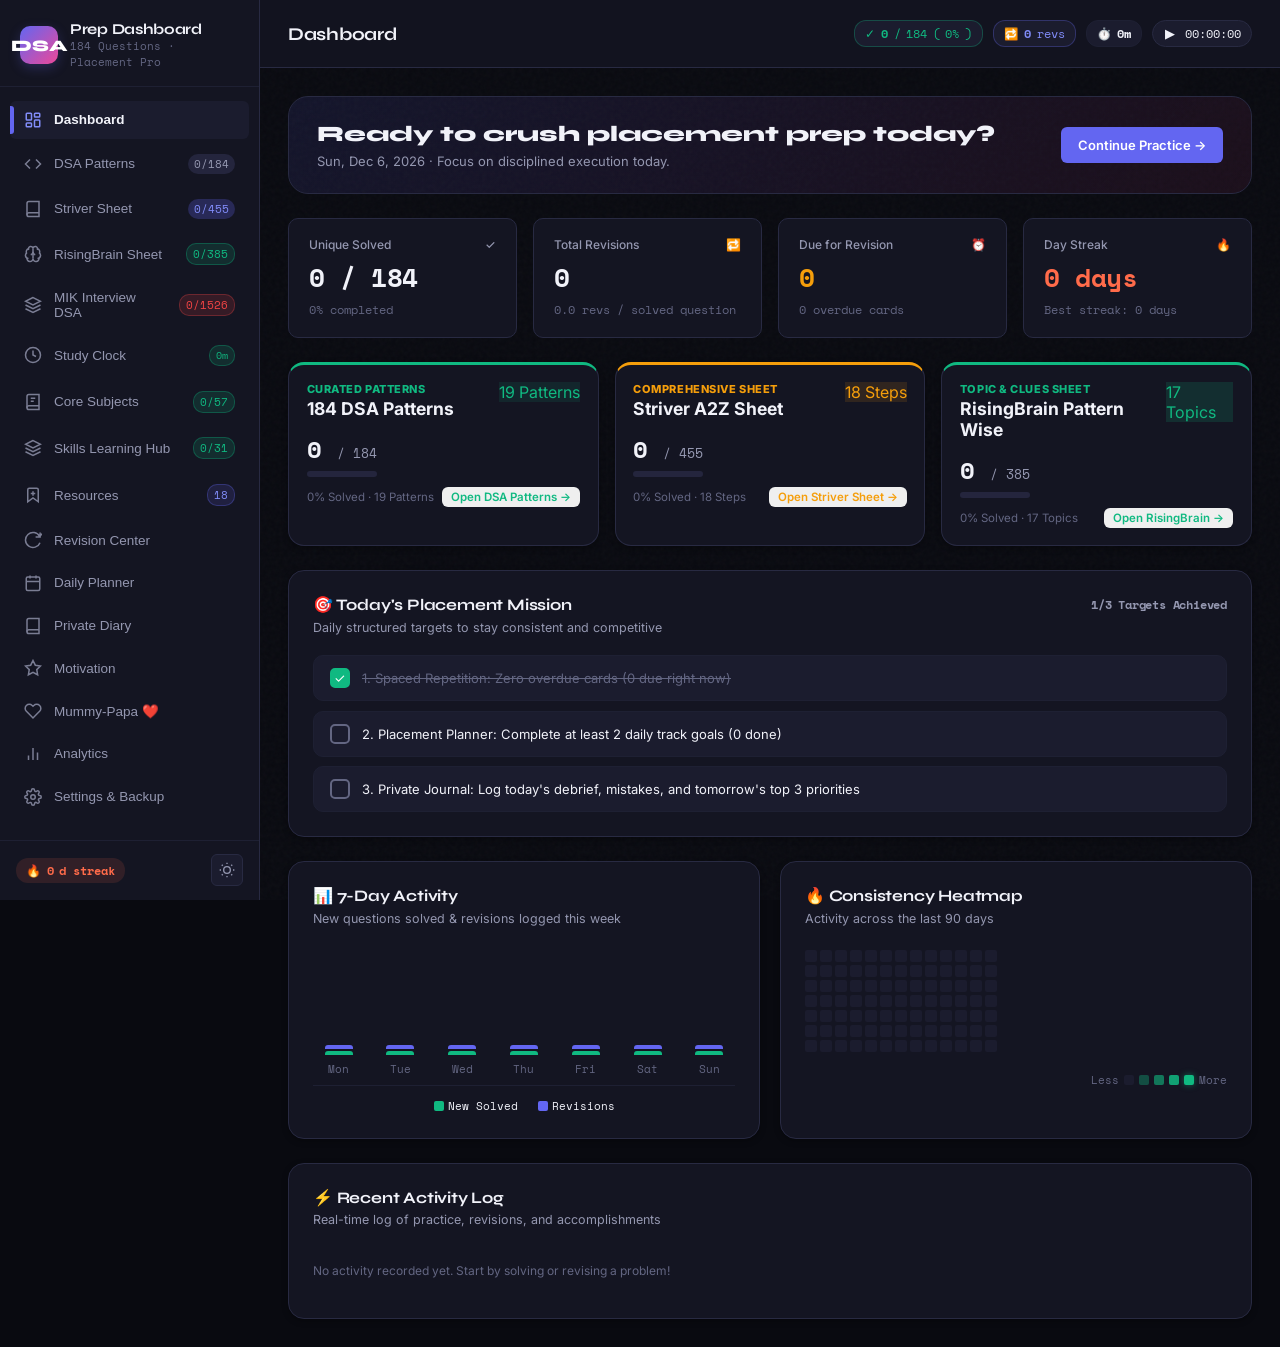
==== commit fb8f8400: "feat: add Curated Placement Preparation Resources library and tools - Add Placement Preparation Reso" ====
--- a/dsa-placement-dashboard/index.html
+++ b/dsa-placement-dashboard/index.html
@@ -6758,6 +6758,447 @@
 
 
 /* ==========================================================================
+   PLACEMENT RESOURCES LIBRARY — CURATED PLACEMENT PREPARATION
+   ========================================================================== */
+
+.res-container {
+  display: flex;
+  flex-direction: column;
+  gap: 1.5rem;
+  padding: 1.5rem 1.75rem 3.5rem;
+  max-width: 1560px;
+  margin: 0 auto;
+  width: 100%;
+}
+
+.res-hero-card {
+  background: linear-gradient(135deg, rgba(99, 102, 241, 0.12) 0%, rgba(15, 23, 42, 0.85) 50%, rgba(16, 185, 129, 0.08) 100%);
+  border: 1px solid rgba(99, 102, 241, 0.3);
+  border-radius: var(--radius-lg, 16px);
+  padding: 1.75rem 2rem;
+  display: flex;
+  justify-content: space-between;
+  align-items: center;
+  flex-wrap: wrap;
+  gap: 1.5rem;
+  box-shadow: 0 10px 30px rgba(0, 0, 0, 0.45);
+  position: relative;
+  overflow: hidden;
+}
+
+.res-hero-card::after {
+  content: '';
+  position: absolute;
+  top: -60px;
+  right: -60px;
+  width: 220px;
+  height: 220px;
+  background: radial-gradient(circle, rgba(99, 102, 241, 0.18) 0%, transparent 70%);
+  pointer-events: none;
+}
+
+.res-hero-title-group {
+  max-width: 720px;
+}
+
+.res-pretitle-pill {
+  display: inline-flex;
+  align-items: center;
+  gap: 0.45rem;
+  padding: 0.25rem 0.75rem;
+  background: rgba(99, 102, 241, 0.15);
+  border: 1px solid rgba(99, 102, 241, 0.35);
+  border-radius: 999px;
+  font-family: var(--font-mono, monospace);
+  font-size: 11px;
+  font-weight: 600;
+  color: var(--accent-light, #818cf8);
+  margin-bottom: 0.75rem;
+  text-transform: uppercase;
+  letter-spacing: 0.05em;
+}
+
+.res-hero-title {
+  font-family: var(--font-heading, sans-serif);
+  font-size: 1.75rem;
+  font-weight: 800;
+  color: #f8fafc;
+  margin: 0 0 0.5rem 0;
+  letter-spacing: -0.02em;
+}
+
+.res-hero-subtitle {
+  font-size: 13.5px;
+  color: var(--text-muted, #9497b0);
+  line-height: 1.55;
+  margin: 0;
+}
+
+.res-quote-box {
+  background: rgba(15, 23, 42, 0.6);
+  border: 1px solid rgba(99, 102, 241, 0.25);
+  border-left: 3px solid var(--accent, #6366f1);
+  border-radius: var(--radius-md, 10px);
+  padding: 0.75rem 1rem;
+  font-size: 12.5px;
+  color: #cbd5e1;
+  line-height: 1.5;
+  margin-top: 0.85rem;
+  display: flex;
+  align-items: flex-start;
+  gap: 0.6rem;
+}
+
+.res-hero-stats {
+  display: flex;
+  gap: 0.75rem;
+  flex-wrap: wrap;
+}
+
+.res-stat-box {
+  background: rgba(15, 23, 42, 0.75);
+  border: 1px solid var(--border-subtle, #1e2033);
+  border-radius: var(--radius-md, 10px);
+  padding: 0.85rem 1.15rem;
+  display: flex;
+  flex-direction: column;
+  align-items: center;
+  min-width: 105px;
+}
+
+.res-stat-value {
+  font-family: var(--font-mono, monospace);
+  font-size: 1.5rem;
+  font-weight: 800;
+  color: var(--accent-light, #818cf8);
+}
+
+.res-stat-label {
+  font-size: 11px;
+  font-weight: 600;
+  color: var(--text-dim, #636682);
+  text-transform: uppercase;
+  letter-spacing: 0.05em;
+  margin-top: 0.2rem;
+}
+
+/* Toolbar */
+.res-toolbar {
+  background: var(--surface, #141522);
+  border: 1px solid var(--border, #282a42);
+  border-radius: var(--radius-lg, 16px);
+  padding: 1.1rem 1.4rem;
+  display: flex;
+  flex-direction: column;
+  gap: 0.85rem;
+  box-shadow: 0 4px 16px rgba(0, 0, 0, 0.25);
+}
+
+.res-toolbar-top {
+  display: flex;
+  align-items: center;
+  justify-content: space-between;
+  gap: 1rem;
+  flex-wrap: wrap;
+}
+
+.res-search-wrap {
+  position: relative;
+  flex: 1;
+  min-width: 260px;
+}
+
+.res-search-icon {
+  position: absolute;
+  left: 12px;
+  top: 50%;
+  transform: translateY(-50%);
+  color: var(--text-dim, #636682);
+  pointer-events: none;
+}
+
+.res-search-input {
+  width: 100%;
+  padding: 0.65rem 0.85rem 0.65rem 2.25rem;
+  background: var(--surface2, #1b1c2e);
+  border: 1px solid var(--border-subtle, #1e2033);
+  border-radius: var(--radius-md, 10px);
+  color: var(--text, #f1f2f9);
+  font-family: var(--font-body, sans-serif);
+  font-size: 13px;
+  transition: border-color 0.15s ease, box-shadow 0.15s ease;
+}
+
+.res-search-input:focus {
+  outline: none;
+  border-color: var(--accent, #6366f1);
+  box-shadow: 0 0 0 3px rgba(99, 102, 241, 0.18);
+}
+
+.res-filter-row {
+  display: flex;
+  align-items: center;
+  gap: 0.45rem;
+  flex-wrap: wrap;
+}
+
+.res-pill-btn {
+  background: var(--surface2, #1b1c2e);
+  border: 1px solid var(--border-subtle, #1e2033);
+  color: var(--text-muted, #9497b0);
+  border-radius: 999px;
+  padding: 0.35rem 0.85rem;
+  font-size: 12px;
+  font-weight: 500;
+  cursor: pointer;
+  transition: all 0.15s ease;
+  display: inline-flex;
+  align-items: center;
+  gap: 0.35rem;
+  font-family: var(--font-body, sans-serif);
+}
+
+.res-pill-btn:hover {
+  color: var(--text, #f1f2f9);
+  border-color: var(--border, #282a42);
+  background: var(--surface3, #24253d);
+}
+
+.res-pill-btn.active {
+  background: rgba(99, 102, 241, 0.2);
+  border-color: var(--accent, #6366f1);
+  color: var(--accent-light, #818cf8);
+  font-weight: 600;
+}
+
+/* Resources Grid & Cards */
+.res-grid {
+  display: grid;
+  grid-template-columns: repeat(auto-fill, minmax(360px, 1fr));
+  gap: 1.25rem;
+}
+
+.res-card {
+  background: var(--surface, #141522);
+  border: 1px solid var(--border, #282a42);
+  border-radius: var(--radius-lg, 16px);
+  padding: 1.35rem 1.45rem;
+  display: flex;
+  flex-direction: column;
+  justify-content: space-between;
+  gap: 1rem;
+  transition: transform 0.15s ease, border-color 0.15s ease, box-shadow 0.15s ease;
+  position: relative;
+}
+
+.res-card:hover {
+  transform: translateY(-2px);
+  border-color: rgba(99, 102, 241, 0.45);
+  box-shadow: 0 8px 24px rgba(0, 0, 0, 0.4);
+}
+
+.res-card-top {
+  display: flex;
+  flex-direction: column;
+  gap: 0.65rem;
+}
+
+.res-header {
+  display: flex;
+  align-items: center;
+  justify-content: space-between;
+  gap: 0.5rem;
+}
+
+.res-subject-badge {
+  display: inline-flex;
+  align-items: center;
+  gap: 0.35rem;
+  font-size: 11px;
+  font-weight: 700;
+  font-family: var(--font-mono, monospace);
+  padding: 0.2rem 0.55rem;
+  border-radius: 6px;
+  background: var(--surface2, #1b1c2e);
+  color: var(--text, #f1f2f9);
+  border: 1px solid var(--border-subtle, #1e2033);
+}
+
+.res-type-badge {
+  display: inline-flex;
+  align-items: center;
+  gap: 0.3rem;
+  font-size: 10.5px;
+  font-weight: 600;
+  font-family: var(--font-mono, monospace);
+  padding: 0.2rem 0.6rem;
+  border-radius: 999px;
+}
+
+.res-type-tutorial {
+  background: rgba(239, 68, 68, 0.14);
+  color: #f87171;
+  border: 1px solid rgba(239, 68, 68, 0.3);
+}
+
+.res-type-notes {
+  background: rgba(245, 158, 11, 0.14);
+  color: #fbbf24;
+  border: 1px solid rgba(245, 158, 11, 0.3);
+}
+
+.res-type-interview {
+  background: rgba(16, 185, 129, 0.14);
+  color: #34d399;
+  border: 1px solid rgba(16, 185, 129, 0.3);
+}
+
+.res-type-practice {
+  background: rgba(6, 182, 212, 0.14);
+  color: #38bdf8;
+  border: 1px solid rgba(6, 182, 212, 0.3);
+}
+
+.res-type-resume {
+  background: rgba(168, 85, 247, 0.14);
+  color: #c084fc;
+  border: 1px solid rgba(168, 85, 247, 0.3);
+}
+
+.res-title {
+  font-family: var(--font-heading, sans-serif);
+  font-size: 15px;
+  font-weight: 700;
+  color: #f8fafc;
+  line-height: 1.35;
+  margin: 0;
+}
+
+.res-desc {
+  font-size: 12.5px;
+  color: var(--text-muted, #9497b0);
+  line-height: 1.5;
+  margin: 0;
+}
+
+.res-provider-strip {
+  display: flex;
+  align-items: center;
+  justify-content: space-between;
+  gap: 0.5rem;
+  font-size: 11.5px;
+  color: var(--text-dim, #636682);
+  font-family: var(--font-mono, monospace);
+}
+
+.res-provider-name {
+  display: inline-flex;
+  align-items: center;
+  gap: 0.35rem;
+}
+
+.res-actions {
+  display: flex;
+  align-items: center;
+  gap: 0.5rem;
+  border-top: 1px solid var(--border-subtle, #1e2033);
+  padding-top: 0.85rem;
+}
+
+.res-btn-open {
+  flex: 1;
+  display: inline-flex;
+  align-items: center;
+  justify-content: center;
+  gap: 0.45rem;
+  padding: 0.55rem 1rem;
+  background: var(--surface2, #1b1c2e);
+  border: 1px solid var(--border, #282a42);
+  border-radius: var(--radius-sm, 6px);
+  color: #f8fafc;
+  font-size: 12.5px;
+  font-weight: 600;
+  text-decoration: none;
+  cursor: pointer;
+  transition: all 0.15s ease;
+  font-family: var(--font-body, sans-serif);
+}
+
+.res-btn-open:hover {
+  background: var(--accent, #6366f1);
+  border-color: var(--accent, #6366f1);
+  color: #ffffff;
+  box-shadow: 0 4px 12px rgba(99, 102, 241, 0.35);
+}
+
+.res-btn-copy {
+  display: inline-flex;
+  align-items: center;
+  justify-content: center;
+  padding: 0.55rem 0.75rem;
+  background: var(--surface2, #1b1c2e);
+  border: 1px solid var(--border-subtle, #1e2033);
+  border-radius: var(--radius-sm, 6px);
+  color: var(--text-muted, #9497b0);
+  font-size: 12px;
+  cursor: pointer;
+  transition: all 0.15s ease;
+  font-family: var(--font-body, sans-serif);
+}
+
+.res-btn-copy:hover {
+  color: var(--text, #f1f2f9);
+  border-color: var(--border, #282a42);
+  background: var(--surface3, #24253d);
+}
+
+/* Empty state */
+.res-empty-state {
+  grid-column: 1 / -1;
+  text-align: center;
+  padding: 3.5rem 1.5rem;
+  background: var(--surface, #141522);
+  border: 1px dashed var(--border, #282a42);
+  border-radius: var(--radius-lg, 16px);
+  display: flex;
+  flex-direction: column;
+  align-items: center;
+  justify-content: center;
+  gap: 0.75rem;
+}
+
+.res-empty-icon {
+  font-size: 2.25rem;
+  opacity: 0.7;
+}
+
+.res-empty-title {
+  font-family: var(--font-heading, sans-serif);
+  font-size: 16px;
+  font-weight: 700;
+  color: #f8fafc;
+}
+
+.res-empty-desc {
+  font-size: 13px;
+  color: var(--text-muted, #9497b0);
+  max-width: 420px;
+  line-height: 1.5;
+}
+
+@media (max-width: 768px) {
+  .res-container {
+    padding: 1rem 1rem 3rem;
+  }
+  .res-hero-card {
+    padding: 1.25rem;
+  }
+  .res-grid {
+    grid-template-columns: 1fr;
+  }
+}
+
+/* ==========================================================================
    PERSONAL MOTIVATION CENTER V2 — EMERALD-DARK THEME & INSPIRATION LIBRARY
    ========================================================================== */
 
@@ -7428,31 +7869,37 @@
 
 
 /* ==========================================================================
-   MIK INTERVIEW DSA SECTION STYLING
+   MIK INTERVIEW DSA SECTION STYLING (PERFECT DARK THEME SYSTEM)
    ========================================================================== */
+
+#view-mik {
+  color: #f8fafc;
+}
+
+/* Hero Header */
 .mik-hero-header {
   display: flex;
   justify-content: space-between;
   align-items: stretch;
   gap: 1.5rem;
-  background: linear-gradient(135deg, rgba(239, 68, 68, 0.08) 0%, rgba(15, 23, 42, 0.6) 100%);
-  border: 1px solid rgba(239, 68, 68, 0.25);
-  border-radius: var(--radius-lg, 16px);
+  background: linear-gradient(135deg, rgba(239, 68, 68, 0.1) 0%, rgba(15, 23, 42, 0.75) 100%);
+  border: 1px solid rgba(239, 68, 68, 0.28);
+  border-radius: 16px;
   padding: 1.75rem 2rem;
-  margin-bottom: 1.5rem;
+  margin-bottom: 1.25rem;
   position: relative;
   overflow: hidden;
-  backdrop-filter: blur(12px);
+  backdrop-filter: blur(14px);
 }
 
 .mik-hero-header::before {
   content: '';
   position: absolute;
-  top: -50px;
-  right: -50px;
-  width: 200px;
-  height: 200px;
-  background: radial-gradient(circle, rgba(239, 68, 68, 0.15) 0%, transparent 70%);
+  top: -60px;
+  right: -60px;
+  width: 220px;
+  height: 220px;
+  background: radial-gradient(circle, rgba(239, 68, 68, 0.2) 0%, transparent 70%);
   border-radius: 50%;
   pointer-events: none;
 }
@@ -7469,129 +7916,134 @@
   display: inline-flex;
   align-items: center;
   gap: 0.5rem;
-  background: rgba(239, 68, 68, 0.12);
-  border: 1px solid rgba(239, 68, 68, 0.3);
-  padding: 0.3rem 0.75rem;
+  background: rgba(239, 68, 68, 0.15);
+  border: 1px solid rgba(239, 68, 68, 0.35);
+  padding: 0.3rem 0.8rem;
   border-radius: 9999px;
   font-size: 11.5px;
-  font-weight: 600;
-  color: #fca5a5;
+  font-weight: 700;
+  color: #f87171;
+  letter-spacing: 0.05em;
   margin-bottom: 0.75rem;
   width: fit-content;
 }
 
-.mik-pulse-dot {
-  width: 8px;
-  height: 8px;
-  border-radius: 50%;
-  background: #ef4444;
-  box-shadow: 0 0 8px #ef4444;
-  animation: mikPulse 2s infinite ease-in-out;
-}
-
-@keyframes mikPulse {
-  0%, 100% { opacity: 1; transform: scale(1); }
-  50% { opacity: 0.4; transform: scale(0.85); }
-}
-
 .mik-hero-title {
-  font-family: var(--font-heading);
-  font-size: 26px;
+  font-size: 1.85rem;
   font-weight: 800;
-  letter-spacing: -0.5px;
-  color: #ffffff;
+  letter-spacing: -0.025em;
+  color: #ffffff !important;
   margin-bottom: 0.4rem;
 }
 
 .mik-hero-subtitle {
-  font-size: 13px;
+  font-size: 13.5px;
+  color: #94a3b8 !important;
   line-height: 1.55;
-  color: #94a3b8;
-  margin-bottom: 1.15rem;
-}
-
-.mik-hero-attribution {
-  display: flex;
+  margin-bottom: 1rem;
+}
+
+.mik-hero-attributions {
+  display: flex;
+  flex-wrap: wrap;
+  gap: 0.75rem;
+  margin-bottom: 1rem;
+}
+
+a.mik-attribution-pill {
+  display: inline-flex !important;
+  align-items: center !important;
+  gap: 0.45rem !important;
+  padding: 0.3rem 0.75rem !important;
+  background: rgba(30, 41, 59, 0.6) !important;
+  border: 1px solid rgba(255, 255, 255, 0.12) !important;
+  border-radius: 6px !important;
+  font-size: 11.5px !important;
+  color: #cbd5e1 !important;
+  text-decoration: none !important;
+  transition: all 0.15s ease !important;
+}
+
+a.mik-attribution-pill span {
+  color: #cbd5e1 !important;
+  text-decoration: none !important;
+}
+
+a.mik-attribution-pill:hover {
+  background: rgba(255, 255, 255, 0.1) !important;
+  border-color: rgba(255, 255, 255, 0.25) !important;
+  color: #ffffff !important;
+}
+
+a.mik-attribution-pill:hover span {
+  color: #ffffff !important;
+}
+
+.mik-hero-actions {
+  display: flex;
+  flex-wrap: wrap;
+  gap: 0.6rem;
   align-items: center;
-  gap: 0.75rem;
-  flex-wrap: wrap;
-  margin-bottom: 1.15rem;
-  font-size: 12px;
-}
-
-.mik-attr-link {
-  display: inline-flex;
-  align-items: center;
-  gap: 0.35rem;
-  color: #cbd5e1;
-  background: rgba(255, 255, 255, 0.05);
-  border: 1px solid rgba(255, 255, 255, 0.1);
-  padding: 0.25rem 0.65rem;
-  border-radius: 6px;
-  text-decoration: none;
-  font-weight: 500;
-  transition: all 0.2s ease;
-}
-
-.mik-attr-link:hover {
-  background: rgba(239, 68, 68, 0.2);
-  border-color: rgba(239, 68, 68, 0.4);
-  color: #ffffff;
-}
-
-.mik-hero-actions {
-  display: flex;
-  gap: 0.6rem;
-  flex-wrap: wrap;
-}
-
-.mik-action-btn {
-  display: inline-flex;
-  align-items: center;
-  gap: 0.4rem;
-  background: rgba(255, 255, 255, 0.06);
-  border: 1px solid rgba(255, 255, 255, 0.12);
-  color: #e2e8f0;
-  padding: 0.45rem 0.85rem;
-  border-radius: var(--radius-md, 8px);
-  font-size: 12px;
-  font-weight: 600;
-  cursor: pointer;
-  transition: all 0.2s ease;
-}
-
-.mik-action-btn:hover {
-  background: rgba(255, 255, 255, 0.12);
-  border-color: rgba(255, 255, 255, 0.25);
-  transform: translateY(-1px);
-}
-
-.mik-action-btn.primary {
-  background: #ef4444;
-  border-color: #dc2626;
-  color: #ffffff;
-  box-shadow: 0 4px 12px rgba(239, 68, 68, 0.3);
-}
-
-.mik-action-btn.primary:hover {
-  background: #dc2626;
+}
+
+button.mik-action-btn,
+a.mik-action-btn {
+  display: inline-flex !important;
+  align-items: center !important;
+  gap: 0.45rem !important;
+  padding: 0.45rem 0.95rem !important;
+  border-radius: 6px !important;
+  font-size: 12.5px !important;
+  font-weight: 600 !important;
+  cursor: pointer !important;
+  background: rgba(30, 41, 59, 0.7) !important;
+  border: 1px solid rgba(255, 255, 255, 0.12) !important;
+  color: #e2e8f0 !important;
+  text-decoration: none !important;
+  transition: all 0.15s ease !important;
+}
+
+button.mik-action-btn span,
+a.mik-action-btn span {
+  color: inherit !important;
+  text-decoration: none !important;
+}
+
+button.mik-action-btn:hover,
+a.mik-action-btn:hover {
+  background: rgba(255, 255, 255, 0.12) !important;
+  border-color: rgba(255, 255, 255, 0.25) !important;
+  color: #ffffff !important;
+}
+
+button.mik-action-btn.primary,
+a.mik-action-btn.primary {
+  background: linear-gradient(135deg, #ef4444 0%, #dc2626 100%) !important;
+  border-color: #ef4444 !important;
+  color: #ffffff !important;
+  box-shadow: 0 4px 14px rgba(239, 68, 68, 0.35) !important;
+}
+
+button.mik-action-btn.primary:hover,
+a.mik-action-btn.primary:hover {
+  box-shadow: 0 6px 18px rgba(239, 68, 68, 0.5) !important;
+  transform: translateY(-1px) !important;
 }
 
 .mik-hero-dashboard {
   display: flex;
   align-items: center;
   gap: 1.5rem;
-  background: rgba(15, 23, 42, 0.7);
+  background: rgba(15, 23, 42, 0.6);
   border: 1px solid rgba(255, 255, 255, 0.08);
-  border-radius: var(--radius-md, 12px);
-  padding: 1.25rem 1.75rem;
-  min-width: 380px;
+  border-radius: 12px;
+  padding: 1rem 1.5rem;
 }
 
 .mik-radial-gauge-container {
   position: relative;
-  width: 96px;
-  height: 96px;
+  width: 90px;
+  height: 90px;
   flex-shrink: 0;
 }
 
@@ -7612,767 +8064,1004 @@
   stroke: #ef4444;
   stroke-width: 8;
   stroke-linecap: round;
-  stroke-dasharray: 264;
-  stroke-dashoffset: 264;
+  stroke-dasharray: 263.89;
+  stroke-dashoffset: 263.89;
   transition: stroke-dashoffset 0.6s cubic-bezier(0.4, 0, 0.2, 1);
 }
 
 .mik-radial-content {
   position: absolute;
-  inset: 0;
+  top: 50%;
+  left: 50%;
+  transform: translate(-50%, -50%);
+  text-align: center;
   display: flex;
   flex-direction: column;
-  align-items: center;
-  justify-content: center;
 }
 
 .mik-gauge-pct {
-  font-family: var(--font-heading);
-  font-size: 20px;
+  font-size: 1.25rem;
   font-weight: 800;
-  color: #ffffff;
+  color: #ffffff !important;
 }
 
 .mik-gauge-label {
   font-size: 10px;
-  color: #94a3b8;
   text-transform: uppercase;
-  letter-spacing: 0.5px;
+  letter-spacing: 0.05em;
+  color: #94a3b8 !important;
 }
 
 .mik-metric-info {
   display: flex;
   flex-direction: column;
+  gap: 0.25rem;
+}
+
+.mik-metric-heading {
+  font-size: 11.5px;
+  font-weight: 600;
+  text-transform: uppercase;
+  letter-spacing: 0.05em;
+  color: #94a3b8 !important;
+}
+
+.mik-metric-main-stat {
+  font-size: 1.75rem;
+  font-weight: 800;
+  color: #ffffff !important;
+  line-height: 1.1;
+}
+
+.mik-metric-denom {
+  font-size: 13px;
+  font-weight: 500;
+  color: #94a3b8 !important;
+}
+
+.mik-quick-chips {
+  display: flex;
   gap: 0.4rem;
-}
-
-.mik-metric-heading {
+  margin-top: 0.35rem;
+}
+
+.mik-quick-chip {
   font-size: 11px;
   font-weight: 600;
-  text-transform: uppercase;
-  letter-spacing: 1px;
-  color: #94a3b8;
-}
-
-.mik-metric-main-stat {
-  font-family: var(--font-heading);
-  font-size: 24px;
-  font-weight: 800;
-  color: #ffffff;
-}
-
-.mik-metric-denom {
-  font-size: 14px;
-  font-weight: 500;
-  color: #64748b;
-}
-
-.mik-quick-chips {
-  display: flex;
-  gap: 0.4rem;
-  flex-wrap: wrap;
-  margin-top: 0.35rem;
-}
-
-.mik-quick-chip {
-  display: inline-flex;
-  align-items: center;
-  gap: 0.25rem;
-  font-size: 11px;
-  font-weight: 600;
-  padding: 0.2rem 0.5rem;
+  padding: 0.15rem 0.5rem;
   border-radius: 6px;
   background: rgba(255, 255, 255, 0.05);
   border: 1px solid rgba(255, 255, 255, 0.08);
-  color: #cbd5e1;
-}
-
-.mik-quick-chip.solved { background: rgba(16, 185, 129, 0.12); color: #34d399; border-color: rgba(16, 185, 129, 0.25); }
-.mik-quick-chip.inprogress { background: rgba(245, 158, 11, 0.12); color: #fbbf24; border-color: rgba(245, 158, 11, 0.25); }
-.mik-quick-chip.revise { background: rgba(139, 92, 246, 0.12); color: #c084fc; border-color: rgba(139, 92, 246, 0.25); }
-.mik-quick-chip.starred { background: rgba(251, 191, 36, 0.12); color: #fde047; border-color: rgba(251, 191, 36, 0.25); }
-
-/* CONTROLS BAR */
+}
+
+/* 5-Mode Switcher Tabs */
+.mik-mode-tabs-bar {
+  display: flex;
+  gap: 0.45rem;
+  background: rgba(15, 23, 42, 0.65);
+  border: 1px solid rgba(255, 255, 255, 0.08);
+  border-radius: 12px;
+  padding: 0.4rem;
+  margin-bottom: 1.25rem;
+  overflow-x: auto;
+}
+
+button.mik-mode-tab {
+  flex: 1;
+  display: inline-flex !important;
+  align-items: center !important;
+  justify-content: center !important;
+  gap: 0.5rem !important;
+  padding: 0.65rem 0.95rem !important;
+  border-radius: 8px !important;
+  border: 1px solid transparent !important;
+  background: transparent !important;
+  color: #94a3b8 !important;
+  font-size: 13px !important;
+  font-weight: 600 !important;
+  cursor: pointer !important;
+  white-space: nowrap !important;
+  transition: all 0.15s ease !important;
+}
+
+button.mik-mode-tab:hover {
+  color: #ffffff !important;
+  background: rgba(255, 255, 255, 0.06) !important;
+}
+
+button.mik-mode-tab.active {
+  background: rgba(239, 68, 68, 0.18) !important;
+  border-color: rgba(239, 68, 68, 0.45) !important;
+  color: #ffffff !important;
+  box-shadow: 0 2px 10px rgba(239, 68, 68, 0.25) !important;
+}
+
+.mik-mode-badge {
+  font-size: 10.5px;
+  padding: 0.1rem 0.45rem;
+  border-radius: 9999px;
+  background: rgba(255, 255, 255, 0.08);
+  color: #94a3b8;
+}
+
+button.mik-mode-tab.active .mik-mode-badge {
+  background: rgba(239, 68, 68, 0.35);
+  color: #fca5a5;
+}
+
+/* Controls Bar */
 .mik-controls-bar {
-  background: var(--surface);
-  border: 1px solid var(--border);
-  border-radius: var(--radius-lg, 12px);
-  padding: 1rem 1.25rem;
-  margin-bottom: 1.5rem;
+  background: rgba(15, 23, 42, 0.45);
+  border: 1px solid rgba(255, 255, 255, 0.07);
+  border-radius: 12px;
+  padding: 0.9rem 1.1rem;
+  margin-bottom: 1.25rem;
   display: flex;
   flex-direction: column;
-  gap: 0.85rem;
+  gap: 0.75rem;
 }
 
 .mik-controls-top {
   display: flex;
-  gap: 1rem;
+  gap: 0.75rem;
   align-items: center;
   flex-wrap: wrap;
 }
 
 .mik-search-wrapper {
+  flex: 1;
+  min-width: 240px;
   position: relative;
+  display: flex;
+  align-items: center;
+}
+
+.mik-search-icon {
+  position: absolute;
+  left: 0.85rem;
+  color: #64748b;
+  pointer-events: none;
+}
+
+.mik-search-input {
+  width: 100%;
+  padding: 0.55rem 2.2rem 0.55rem 2.3rem;
+  background: rgba(15, 23, 42, 0.7) !important;
+  border: 1px solid rgba(255, 255, 255, 0.12) !important;
+  border-radius: 6px !important;
+  color: #f8fafc !important;
+  font-size: 13px !important;
+  outline: none;
+  transition: all 0.15s ease;
+}
+
+.mik-search-input:focus {
+  border-color: rgba(239, 68, 68, 0.55) !important;
+  box-shadow: 0 0 0 3px rgba(239, 68, 68, 0.15) !important;
+}
+
+.mik-search-clear {
+  position: absolute;
+  right: 0.6rem;
+  background: none;
+  border: none;
+  color: #64748b;
+  cursor: pointer;
+  font-size: 15px;
+  padding: 0.2rem;
+}
+
+.mik-filter-selects {
+  display: flex;
+  gap: 0.6rem;
+  flex-wrap: wrap;
+}
+
+select.mik-select {
+  padding: 0.5rem 1.75rem 0.5rem 0.75rem !important;
+  background-color: #0f172a !important;
+  border: 1px solid rgba(255, 255, 255, 0.12) !important;
+  border-radius: 6px !important;
+  color: #f8fafc !important;
+  font-size: 12.5px !important;
+  outline: none !important;
+  cursor: pointer !important;
+}
+
+select.mik-select option {
+  background-color: #0f172a !important;
+  color: #f8fafc !important;
+}
+
+.mik-filter-pills-row {
+  display: flex;
+  align-items: center;
+  justify-content: space-between;
+  gap: 0.75rem;
+  flex-wrap: wrap;
+}
+
+.mik-pill-group {
+  display: flex;
+  gap: 0.35rem;
+  flex-wrap: wrap;
+}
+
+button.mik-pill {
+  padding: 0.32rem 0.7rem !important;
+  border-radius: 6px !important;
+  background: rgba(30, 41, 59, 0.5) !important;
+  border: 1px solid rgba(255, 255, 255, 0.08) !important;
+  color: #94a3b8 !important;
+  font-size: 12px !important;
+  cursor: pointer !important;
+  display: inline-flex !important;
+  align-items: center !important;
+  gap: 0.35rem !important;
+  transition: all 0.15s ease !important;
+}
+
+button.mik-pill:hover {
+  background: rgba(255, 255, 255, 0.08) !important;
+  color: #ffffff !important;
+}
+
+button.mik-pill.active {
+  background: rgba(239, 68, 68, 0.18) !important;
+  border-color: rgba(239, 68, 68, 0.4) !important;
+  color: #ffffff !important;
+  font-weight: 600 !important;
+}
+
+/* Main Workspace */
+.mik-main-workspace {
+  display: grid;
+  grid-template-columns: 290px 1fr;
+  gap: 1.25rem;
+  align-items: start;
+}
+
+@media (max-width: 1024px) {
+  .mik-main-workspace {
+    grid-template-columns: 1fr;
+  }
+}
+
+.mik-topic-sidebar {
+  background: rgba(15, 23, 42, 0.5);
+  border: 1px solid rgba(255, 255, 255, 0.07);
+  border-radius: 12px;
+  padding: 0.75rem;
+  display: flex;
+  flex-direction: column;
+  gap: 0.3rem;
+  position: sticky;
+  top: 80px;
+  max-height: calc(100vh - 100px);
+  overflow-y: auto;
+}
+
+.mik-sidebar-heading {
+  font-size: 11px;
+  font-weight: 700;
+  text-transform: uppercase;
+  letter-spacing: 0.06em;
+  color: #94a3b8 !important;
+  padding: 0.35rem 0.5rem;
+  margin-top: 0.25rem;
+}
+
+button.mik-topic-nav-btn {
+  display: flex !important;
+  align-items: center !important;
+  justify-content: space-between !important;
+  gap: 0.5rem !important;
+  padding: 0.55rem 0.75rem !important;
+  border-radius: 6px !important;
+  background: transparent !important;
+  border: 1px solid transparent !important;
+  color: #cbd5e1 !important;
+  font-size: 12.5px !important;
+  font-weight: 500 !important;
+  cursor: pointer !important;
+  text-align: left !important;
+  transition: all 0.15s ease !important;
+  width: 100% !important;
+}
+
+button.mik-topic-nav-btn:hover {
+  background: rgba(255, 255, 255, 0.06) !important;
+  color: #ffffff !important;
+}
+
+button.mik-topic-nav-btn.active {
+  background: rgba(239, 68, 68, 0.16) !important;
+  border-color: rgba(239, 68, 68, 0.35) !important;
+  color: #ffffff !important;
+  font-weight: 600 !important;
+}
+
+.mik-topic-nav-badge {
+  font-size: 11px;
+  font-family: monospace;
+  color: #94a3b8;
+  background: rgba(255, 255, 255, 0.05);
+  padding: 0.15rem 0.45rem;
+  border-radius: 4px;
+}
+
+button.mik-topic-nav-btn.active .mik-topic-nav-badge {
+  color: #fca5a5;
+  background: rgba(239, 68, 68, 0.25);
+}
+
+/* Content Area */
+.mik-content-area {
+  display: flex;
+  flex-direction: column;
+  gap: 1.25rem;
+  min-width: 0;
+}
+
+/* Playlist Banner Card */
+.mik-playlist-banner {
+  background: linear-gradient(135deg, rgba(239, 68, 68, 0.09) 0%, rgba(30, 41, 59, 0.65) 100%);
+  border: 1px solid rgba(239, 68, 68, 0.25);
+  border-radius: 12px;
+  padding: 1.35rem 1.6rem;
+  display: flex;
+  justify-content: space-between;
+  align-items: center;
+  gap: 1.25rem;
+  flex-wrap: wrap;
+}
+
+.mik-playlist-banner-left {
   flex: 1;
   min-width: 280px;
 }
 
-.mik-search-icon {
-  position: absolute;
-  left: 12px;
-  top: 50%;
-  transform: translateY(-50%);
-  color: var(--text-dim, #64748b);
-  pointer-events: none;
-}
-
-.mik-search-input {
-  width: 100%;
-  background: var(--surface2);
-  border: 1px solid var(--border);
-  border-radius: var(--radius-md, 8px);
-  padding: 0.55rem 2.2rem 0.55rem 2.25rem;
-  color: var(--text);
-  font-size: 13px;
-  outline: none;
-  transition: all 0.2s ease;
-}
-
-.mik-search-input:focus {
-  border-color: #ef4444;
-  box-shadow: 0 0 0 2px rgba(239, 68, 68, 0.15);
-}
-
-.mik-search-clear {
-  position: absolute;
-  right: 10px;
-  top: 50%;
-  transform: translateY(-50%);
-  background: none;
-  border: none;
-  color: var(--text-dim, #64748b);
-  cursor: pointer;
-  font-size: 13px;
-}
-
-.mik-filter-selects {
-  display: flex;
-  gap: 0.6rem;
-  flex-wrap: wrap;
-}
-
-.mik-select {
-  background: var(--surface2);
-  border: 1px solid var(--border);
-  border-radius: var(--radius-md, 8px);
-  padding: 0.55rem 1rem;
-  color: var(--text);
-  font-size: 12.5px;
-  outline: none;
-  cursor: pointer;
-}
-
-.mik-select:focus {
-  border-color: #ef4444;
-}
-
-.mik-filter-pills-row {
+.mik-playlist-banner-title {
+  font-size: 1.35rem;
+  font-weight: 800;
+  color: #ffffff !important;
+  margin-bottom: 0.35rem;
   display: flex;
   align-items: center;
   gap: 0.6rem;
   flex-wrap: wrap;
 }
 
-.mik-pill-group {
-  display: flex;
-  gap: 0.4rem;
+.mik-playlist-banner-desc {
+  font-size: 12.5px;
+  color: #94a3b8 !important;
+  line-height: 1.5;
+  margin-bottom: 0.6rem;
+}
+
+.mik-playlist-progress-bar-wrap {
+  background: rgba(255, 255, 255, 0.08);
+  height: 6px;
+  border-radius: 3px;
+  overflow: hidden;
+  margin-top: 0.5rem;
+  max-width: 380px;
+}
+
+.mik-playlist-progress-bar {
+  background: linear-gradient(90deg, #ef4444, #f87171);
+  height: 100%;
+  border-radius: 3px;
+  transition: width 0.4s ease;
+}
+
+/* Cards (Stages, Patterns, Subtopics) */
+.mik-stage-card,
+.mik-pattern-card,
+.mik-subtopic-card {
+  background: rgba(15, 23, 42, 0.5) !important;
+  border: 1px solid rgba(255, 255, 255, 0.08) !important;
+  border-radius: 10px !important;
+  overflow: hidden !important;
+}
+
+.mik-stage-header,
+.mik-pattern-header,
+.mik-subtopic-header {
+  padding: 0.85rem 1.15rem !important;
+  background: rgba(30, 41, 59, 0.4) !important;
+  border-bottom: 1px solid rgba(255, 255, 255, 0.05) !important;
+  display: flex !important;
+  justify-content: space-between !important;
+  align-items: center !important;
+  cursor: pointer !important;
+  user-select: none !important;
+}
+
+.mik-stage-header:hover,
+.mik-pattern-header:hover,
+.mik-subtopic-header:hover {
+  background: rgba(255, 255, 255, 0.04) !important;
+}
+
+.mik-stage-title,
+.mik-pattern-title,
+.mik-subtopic-title {
+  font-size: 13.5px !important;
+  font-weight: 700 !important;
+  color: #ffffff !important;
+  display: flex !important;
+  align-items: center !important;
+  gap: 0.5rem !important;
+}
+
+.mik-stage-desc,
+.mik-pattern-desc {
+  font-size: 12px;
+  color: #94a3b8 !important;
+  margin-top: 0.15rem;
+}
+
+.mik-stage-body {
+  padding: 1rem;
+  display: flex;
+  flex-direction: column;
+  gap: 0.85rem;
+}
+
+/* Problem List & Row */
+.mik-prob-list {
+  display: flex;
+  flex-direction: column;
+}
+
+.mik-prob-row {
+  display: grid !important;
+  grid-template-columns: 50px minmax(200px, 1fr) auto 130px 36px 36px !important;
+  align-items: center !important;
+  gap: 0.75rem !important;
+  padding: 0.65rem 1rem !important;
+  border-top: 1px solid rgba(255, 255, 255, 0.04) !important;
+  background: rgba(15, 23, 42, 0.3) !important;
+  transition: background 0.15s ease !important;
+}
+
+.mik-prob-row:hover {
+  background: rgba(255, 255, 255, 0.04) !important;
+}
+
+.mik-prob-row.solved {
+  background: rgba(16, 185, 129, 0.04) !important;
+}
+
+@media (max-width: 900px) {
+  .mik-prob-row {
+    grid-template-columns: 40px 1fr auto auto !important;
+    row-gap: 0.5rem !important;
+  }
+}
+
+.mik-prob-seq {
+  font-size: 12px !important;
+  font-family: monospace !important;
+  font-weight: 700 !important;
+  color: #94a3b8 !important;
+}
+
+.mik-prob-seq.playlist-seq {
+  color: #f87171 !important;
+}
+
+.mik-prob-title-group {
+  display: flex;
+  flex-direction: column;
+  gap: 0.2rem;
+  min-width: 0;
+}
+
+.mik-prob-title-link {
+  color: #f8fafc !important;
+  font-size: 13px !important;
+  font-weight: 600 !important;
+  cursor: pointer !important;
+  white-space: nowrap !important;
+  overflow: hidden !important;
+  text-overflow: ellipsis !important;
+}
+
+.mik-prob-title-link:hover {
+  color: #ef4444 !important;
+}
+
+.mik-prob-tags {
+  display: flex;
+  gap: 0.35rem;
   flex-wrap: wrap;
-}
-
-.mik-pill {
-  background: var(--surface2);
-  border: 1px solid var(--border);
-  border-radius: 9999px;
-  padding: 0.35rem 0.85rem;
-  font-size: 12px;
-  font-weight: 500;
-  color: var(--text-muted);
-  cursor: pointer;
-  transition: all 0.2s ease;
-  display: inline-flex;
   align-items: center;
+}
+
+.mik-tag {
+  font-size: 10.5px !important;
+  padding: 0.1rem 0.4rem !important;
+  border-radius: 4px !important;
+  background: rgba(255, 255, 255, 0.05) !important;
+  border: 1px solid rgba(255, 255, 255, 0.08) !important;
+  color: #94a3b8 !important;
+  white-space: nowrap !important;
+}
+
+.mik-tag.company {
+  color: #38bdf8 !important;
+  background: rgba(56, 189, 248, 0.09) !important;
+  border-color: rgba(56, 189, 248, 0.22) !important;
+}
+
+.mik-tag.tc {
+  font-family: monospace !important;
+  color: #fbbf24 !important;
+  background: rgba(251, 191, 36, 0.09) !important;
+  border-color: rgba(251, 191, 36, 0.22) !important;
+}
+
+.mik-links-group {
+  display: flex;
   gap: 0.35rem;
-}
-
-.mik-pill:hover {
-  background: var(--surface3);
-  color: var(--text);
-}
-
-.mik-pill.active {
-  background: #ef4444;
-  border-color: #ef4444;
-  color: #ffffff;
-  font-weight: 600;
-  box-shadow: 0 2px 8px rgba(239, 68, 68, 0.25);
-}
-
-.mik-pill-count {
-  font-size: 10px;
-  padding: 0.1rem 0.4rem;
-  border-radius: 9999px;
-  background: rgba(0, 0, 0, 0.15);
-}
-
-.mik-pill.active .mik-pill-count {
-  background: rgba(255, 255, 255, 0.25);
-  color: #ffffff;
-}
-
-/* WORKSPACE */
-.mik-main-workspace {
-  display: flex;
-  gap: 1.5rem;
-  align-items: flex-start;
-}
-
-.mik-topic-sidebar {
-  width: 250px;
-  flex-shrink: 0;
-  background: var(--surface);
-  border: 1px solid var(--border);
-  border-radius: var(--radius-lg, 12px);
-  padding: 0.75rem;
-  max-height: calc(100vh - 200px);
-  overflow-y: auto;
-  position: sticky;
-  top: 85px;
-}
-
-.mik-topic-side-btn {
-  width: 100%;
-  display: flex;
   align-items: center;
-  justify-content: space-between;
-  padding: 0.55rem 0.75rem;
-  border-radius: var(--radius-md, 8px);
-  background: transparent;
-  border: none;
-  color: var(--text-muted);
-  font-size: 12.5px;
-  text-align: left;
-  cursor: pointer;
-  transition: all 0.15s ease;
-  margin-bottom: 2px;
-}
-
-.mik-topic-side-btn:hover {
-  background: var(--surface2);
-  color: var(--text);
-}
-
-.mik-topic-side-btn.active {
-  background: rgba(239, 68, 68, 0.12);
-  color: #ef4444;
-  font-weight: 600;
-  border-left: 3px solid #ef4444;
-}
-
-.mik-topic-side-badge {
-  font-size: 10.5px;
-  font-family: var(--font-mono);
-  color: var(--text-dim);
-}
-
-.mik-content-area {
-  flex: 1;
-  min-width: 0;
-  display: flex;
-  flex-direction: column;
-  gap: 1.25rem;
-}
-
-/* SUBTOPIC CARDS */
-.mik-subtopic-card {
-  background: var(--surface);
-  border: 1px solid var(--border);
-  border-radius: var(--radius-lg, 12px);
-  overflow: hidden;
-  transition: border-color 0.2s ease;
-}
-
-.mik-subtopic-card:hover {
-  border-color: rgba(239, 68, 68, 0.35);
-}
-
-.mik-subtopic-header {
-  padding: 0.9rem 1.25rem;
-  background: var(--surface2);
+}
+
+a.mik-link-btn {
+  display: inline-flex !important;
+  align-items: center !important;
+  justify-content: center !important;
+  width: 26px !important;
+  height: 26px !important;
+  border-radius: 6px !important;
+  background: rgba(30, 41, 59, 0.6) !important;
+  border: 1px solid rgba(255, 255, 255, 0.1) !important;
+  color: #cbd5e1 !important;
+  text-decoration: none !important;
+  font-size: 12px !important;
+  transition: all 0.15s ease !important;
+}
+
+a.mik-link-btn:hover {
+  background: rgba(255, 255, 255, 0.12) !important;
+  color: #ffffff !important;
+  border-color: rgba(255, 255, 255, 0.25) !important;
+}
+
+a.mik-link-btn.yt:hover {
+  color: #ef4444 !important;
+  border-color: rgba(239, 68, 68, 0.45) !important;
+}
+
+a.mik-link-btn.lc:hover {
+  color: #f59e0b !important;
+  border-color: rgba(245, 158, 11, 0.45) !important;
+}
+
+select.mik-status-dropdown {
+  padding: 0.3rem 0.55rem !important;
+  font-size: 11.5px !important;
+  font-weight: 600 !important;
+  border-radius: 6px !important;
+  border: 1px solid rgba(255, 255, 255, 0.12) !important;
+  background-color: #0f172a !important;
+  color: #f8fafc !important;
+  cursor: pointer !important;
+  outline: none !important;
+}
+
+select.mik-status-dropdown.status-SOLVED {
+  background: rgba(16, 185, 129, 0.15) !important;
+  border-color: rgba(16, 185, 129, 0.4) !important;
+  color: #34d399 !important;
+}
+
+select.mik-status-dropdown.status-IN_PROGRESS {
+  background: rgba(245, 158, 11, 0.15) !important;
+  border-color: rgba(245, 158, 11, 0.4) !important;
+  color: #fbbf24 !important;
+}
+
+select.mik-status-dropdown.status-REVISE {
+  background: rgba(168, 85, 247, 0.15) !important;
+  border-color: rgba(168, 85, 247, 0.4) !important;
+  color: #c084fc !important;
+}
+
+button.mik-notes-indicator-btn {
+  background: transparent !important;
+  border: none !important;
+  color: #94a3b8 !important;
+  cursor: pointer !important;
+  font-size: 14px !important;
+  padding: 0.25rem !important;
+  border-radius: 4px !important;
+}
+
+button.mik-notes-indicator-btn:hover {
+  background: rgba(255, 255, 255, 0.08) !important;
+  color: #ffffff !important;
+}
+
+button.mik-notes-indicator-btn.has-notes {
+  color: #38bdf8 !important;
+}
+
+button.mik-star-toggle-btn {
+  background: transparent !important;
+  border: none !important;
+  color: #64748b !important;
+  cursor: pointer !important;
+  font-size: 15px !important;
+  padding: 0.2rem !important;
+}
+
+button.mik-star-toggle-btn:hover {
+  color: #f59e0b !important;
+}
+
+button.mik-star-toggle-btn.starred {
+  color: #fbbf24 !important;
+}
+
+/* Unmatched Card */
+.mik-unmatched-card {
+  margin-top: 1rem;
+  background: rgba(245, 158, 11, 0.06);
+  border: 1px dashed rgba(245, 158, 11, 0.35);
+  border-radius: 10px;
+  padding: 0.85rem 1.15rem;
+}
+
+.mik-unmatched-header {
+  font-size: 13px;
+  font-weight: 700;
+  color: #fbbf24 !important;
   display: flex;
   align-items: center;
   justify-content: space-between;
   cursor: pointer;
-  user-select: none;
-}
-
-.mik-subtopic-title-group {
+}
+
+/* Modal Enhancements */
+.mik-modal-card {
+  background: #0f172a !important;
+  border: 1px solid rgba(239, 68, 68, 0.3) !important;
+  box-shadow: 0 10px 40px rgba(0, 0, 0, 0.8), 0 0 20px rgba(239, 68, 68, 0.15) !important;
+  border-radius: 14px !important;
+  max-width: 680px !important;
+  width: 90% !important;
+  max-height: 90vh !important;
+  overflow-y: auto !important;
+  padding: 1.5rem !important;
+}
+
+.mik-modal-playlist-nav {
   display: flex;
   align-items: center;
-  gap: 0.65rem;
-}
-
-.mik-subtopic-chevron {
-  transition: transform 0.2s ease;
-  color: var(--text-dim);
-}
-
-.mik-subtopic-card.collapsed .mik-subtopic-chevron {
-  transform: rotate(-90deg);
-}
-
-.mik-subtopic-card.collapsed .mik-problems-list {
-  display: none;
-}
-
-.mik-subtopic-title {
-  font-family: var(--font-heading);
-  font-size: 14.5px;
-  font-weight: 700;
-  color: var(--text);
-}
-
-.mik-subtopic-meta {
-  display: flex;
-  align-items: center;
+  justify-content: space-between;
   gap: 0.75rem;
-}
-
-.mik-subtopic-progress-wrap {
-  width: 90px;
-  height: 6px;
-  background: var(--surface3);
-  border-radius: 9999px;
-  overflow: hidden;
-}
-
-.mik-subtopic-progress-fill {
-  height: 100%;
-  background: #ef4444;
-  border-radius: 9999px;
-  transition: width 0.3s ease;
-}
-
-.mik-subtopic-ratio {
-  font-family: var(--font-mono);
-  font-size: 11px;
-  color: var(--text-dim);
-}
-
-/* PROBLEM ROWS */
-.mik-problems-list {
-  display: flex;
-  flex-direction: column;
-}
-
-.mik-problem-row {
-  display: grid;
-  grid-template-columns: 36px 32px 1fr auto auto auto;
-  align-items: center;
-  gap: 0.75rem;
-  padding: 0.75rem 1.25rem;
-  border-bottom: 1px solid var(--border-subtle);
-  transition: background 0.15s ease;
-}
-
-.mik-problem-row:last-child {
-  border-bottom: none;
-}
-
-.mik-problem-row:hover {
-  background: var(--surface2);
-}
-
-.mik-status-toggle {
-  width: 24px;
-  height: 24px;
-  border-radius: 6px;
-  border: 1.5px solid var(--border);
-  background: transparent;
-  cursor: pointer;
-  display: flex;
-  align-items: center;
-  justify-content: center;
-  transition: all 0.2s ease;
-}
-
-.mik-status-toggle.done {
-  background: #10b981;
-  border-color: #10b981;
-  color: #ffffff;
-}
-
-.mik-status-toggle.inprogress {
-  background: #f59e0b;
-  border-color: #f59e0b;
-  color: #ffffff;
-}
-
-.mik-status-toggle.revise {
-  background: #8b5cf6;
-  border-color: #8b5cf6;
-  color: #ffffff;
-}
-
-.mik-star-btn {
-  background: none;
-  border: none;
-  color: var(--text-dim);
-  cursor: pointer;
-  font-size: 15px;
-  transition: transform 0.15s ease, color 0.15s ease;
-  display: flex;
-  align-items: center;
-  justify-content: center;
-}
-
-.mik-star-btn:hover {
-  transform: scale(1.15);
-  color: #f59e0b;
-}
-
-.mik-star-btn.starred {
-  color: #f59e0b;
-}
-
-.mik-prob-info {
-  display: flex;
-  flex-direction: column;
-  gap: 0.25rem;
-  min-width: 0;
-}
-
-.mik-prob-title-row {
-  display: flex;
-  align-items: center;
-  gap: 0.5rem;
-  flex-wrap: wrap;
-}
-
-.mik-prob-title {
-  font-size: 13.5px;
-  font-weight: 600;
-  color: var(--text);
-  text-decoration: none;
-  word-break: break-word;
-}
-
-.mik-prob-sub-badge {
-  font-size: 10.5px;
-  padding: 0.1rem 0.45rem;
-  border-radius: 4px;
-  background: var(--surface3);
-  color: var(--text-muted);
-}
-
-.mik-prob-tags-row {
-  display: flex;
-  align-items: center;
-  gap: 0.35rem;
-  flex-wrap: wrap;
-}
-
-.mik-company-tag {
-  font-size: 10px;
-  padding: 0.08rem 0.4rem;
-  border-radius: 4px;
-  background: rgba(255, 255, 255, 0.04);
-  border: 1px solid rgba(255, 255, 255, 0.08);
-  color: var(--text-muted);
-}
-
-.mik-comp-chip {
-  font-size: 10px;
-  font-weight: 500;
-  padding: 0.08rem 0.38rem;
-  border-radius: 4px;
-  background: rgba(239, 68, 68, 0.08);
-  border: 1px solid rgba(239, 68, 68, 0.2);
-  color: #fca5a5;
-}
-
-.mik-complexity-chip {
-  font-family: var(--font-mono);
-  font-size: 10px;
-  padding: 0.08rem 0.38rem;
-  border-radius: 4px;
-  background: rgba(59, 130, 246, 0.08);
-  border: 1px solid rgba(59, 130, 246, 0.2);
-  color: #93c5fd;
-}
-
-.mik-links-group {
-  display: flex;
-  align-items: center;
-  gap: 0.4rem;
-}
-
-.mik-link-badge {
-  display: inline-flex;
-  align-items: center;
-  gap: 0.25rem;
-  font-size: 11px;
-  font-weight: 600;
-  padding: 0.25rem 0.55rem;
-  border-radius: 6px;
-  text-decoration: none;
-  transition: all 0.2s ease;
-}
-
-.mik-link-badge.yt {
-  background: rgba(239, 68, 68, 0.12);
-  border: 1px solid rgba(239, 68, 68, 0.3);
-  color: #ef4444;
-}
-
-.mik-link-badge.yt:hover {
-  background: #ef4444;
-  color: #ffffff;
-}
-
-.mik-link-badge.lc {
-  background: rgba(245, 158, 11, 0.12);
-  border: 1px solid rgba(245, 158, 11, 0.3);
-  color: #f59e0b;
-}
-
-.mik-link-badge.lc:hover {
-  background: #f59e0b;
-  color: #ffffff;
-}
-
-.mik-link-badge.gfg {
-  background: rgba(16, 185, 129, 0.12);
-  border: 1px solid rgba(16, 185, 129, 0.3);
-  color: #10b981;
-}
-
-.mik-link-badge.gfg:hover {
-  background: #10b981;
-  color: #ffffff;
-}
-
-.mik-link-badge.code {
-  background: rgba(148, 163, 184, 0.1);
-  border: 1px solid rgba(148, 163, 184, 0.2);
-  color: #cbd5e1;
-}
-
-.mik-link-badge.code:hover {
-  background: rgba(148, 163, 184, 0.25);
-  color: #ffffff;
-}
-
-.mik-notes-btn {
-  background: var(--surface2);
-  border: 1px solid var(--border);
-  color: var(--text-muted);
-  border-radius: 6px;
-  padding: 0.3rem 0.55rem;
-  font-size: 11.5px;
-  font-weight: 500;
-  cursor: pointer;
-  display: inline-flex;
-  align-items: center;
-  gap: 0.3rem;
-  transition: all 0.2s ease;
-  position: relative;
-}
-
-.mik-notes-btn:hover {
-  background: var(--surface3);
-  color: var(--text);
-}
-
-.mik-notes-btn.has-notes {
-  background: rgba(139, 92, 246, 0.12);
-  border-color: rgba(139, 92, 246, 0.3);
-  color: #c084fc;
-}
-
-.mik-notes-dot {
-  width: 6px;
-  height: 6px;
-  border-radius: 50%;
-  background: #a855f7;
-}
-
-.mik-details-btn {
-  background: transparent;
-  border: 1px solid var(--border);
-  color: var(--text-dim);
-  border-radius: 6px;
-  padding: 0.3rem 0.5rem;
-  font-size: 11px;
-  cursor: pointer;
-  transition: all 0.2s ease;
-}
-
-.mik-details-btn:hover {
-  background: var(--surface2);
-  color: var(--text);
-  border-color: rgba(255, 255, 255, 0.2);
-}
-
-/* DETAIL MODAL */
-.mik-modal-card {
-  max-width: 650px;
-  width: 95%;
-  background: var(--surface);
-  border: 1px solid var(--border);
-  border-radius: var(--radius-lg, 16px);
-  padding: 1.75rem;
-  box-shadow: var(--shadow-lg);
-  max-height: 90vh;
-  overflow-y: auto;
-}
-
-.mik-modal-header {
-  display: flex;
-  justify-content: space-between;
-  align-items: flex-start;
-  margin-bottom: 1.25rem;
-  padding-bottom: 1rem;
-  border-bottom: 1px solid var(--border);
-}
-
-.mik-modal-prob-id {
-  font-family: var(--font-mono);
-  font-size: 11px;
-  color: #ef4444;
-  margin-bottom: 0.25rem;
-}
-
-.mik-modal-title {
-  font-family: var(--font-heading);
-  font-size: 19px;
-  font-weight: 700;
-  color: var(--text);
-  line-height: 1.35;
-}
-
-.mik-modal-actions {
-  display: flex;
-  align-items: center;
-  gap: 0.5rem;
-}
-
-.mik-meta-grid {
-  display: grid;
-  grid-template-columns: repeat(auto-fit, minmax(140px, 1fr));
-  gap: 0.75rem;
-  background: var(--surface2);
-  border: 1px solid var(--border-subtle);
-  border-radius: var(--radius-md, 8px);
-  padding: 0.9rem 1rem;
-  margin-bottom: 1.25rem;
-}
-
-.mik-meta-item {
-  display: flex;
-  flex-direction: column;
-  gap: 0.2rem;
-}
-
-.mik-meta-label {
-  font-size: 10px;
-  text-transform: uppercase;
-  color: var(--text-dim);
-  font-weight: 600;
-  letter-spacing: 0.5px;
-}
-
-.mik-meta-value {
-  font-size: 12.5px;
-  color: var(--text);
-  font-family: var(--font-mono);
-  word-break: break-word;
-}
-
-.mik-links-bar {
-  display: flex;
-  gap: 0.6rem;
-  flex-wrap: wrap;
-  margin-bottom: 1.25rem;
-}
-
-.mik-approach-box {
-  background: var(--surface2);
-  border-left: 3px solid #ef4444;
-  border-radius: 4px;
-  padding: 0.75rem 1rem;
-  margin-bottom: 1.25rem;
-  font-size: 12.5px;
-  color: var(--text-muted);
-  line-height: 1.5;
-}
-
-.mik-notes-editor-wrap {
-  display: flex;
-  flex-direction: column;
-  gap: 0.5rem;
+  padding: 0.65rem 0.95rem;
+  background: rgba(239, 68, 68, 0.1);
+  border: 1px solid rgba(239, 68, 68, 0.25);
+  border-radius: 8px;
+  margin-bottom: 1rem;
+  font-size: 12px;
+}
+
+button.mik-nav-step-btn {
+  display: inline-flex !important;
+  align-items: center !important;
+  gap: 0.4rem !important;
+  padding: 0.35rem 0.75rem !important;
+  background: rgba(30, 41, 59, 0.8) !important;
+  border: 1px solid rgba(255, 255, 255, 0.15) !important;
+  border-radius: 6px !important;
+  color: #f8fafc !important;
+  font-size: 12px !important;
+  font-weight: 600 !important;
+  cursor: pointer !important;
+}
+
+button.mik-nav-step-btn:hover:not(:disabled) {
+  background: rgba(255, 255, 255, 0.15) !important;
+}
+
+button.mik-nav-step-btn:disabled {
+  opacity: 0.35 !important;
+  cursor: not-allowed !important;
 }
 
 .mik-notes-textarea {
   width: 100%;
   min-height: 140px;
-  background: var(--surface2);
-  border: 1px solid var(--border);
-  border-radius: var(--radius-md, 8px);
+  padding: 0.75rem;
+  background: rgba(15, 23, 42, 0.8) !important;
+  border: 1px solid rgba(255, 255, 255, 0.12) !important;
+  border-radius: 6px !important;
+  color: #f8fafc !important;
+  font-size: 13px !important;
+  line-height: 1.5 !important;
+  font-family: var(--font-mono, monospace) !important;
+  outline: none !important;
+}
+
+.mik-notes-textarea:focus {
+  border-color: rgba(239, 68, 68, 0.5) !important;
+}
+
+/* Pagination bar for All Problems mode */
+.mik-pagination-bar {
+  display: flex;
+  justify-content: space-between;
+  align-items: center;
   padding: 0.75rem 1rem;
-  color: var(--text);
-  font-family: inherit;
-  font-size: 13px;
-  line-height: 1.6;
-  resize: vertical;
-  outline: none;
-  transition: border-color 0.2s ease;
-}
-
-.mik-notes-textarea:focus {
-  border-color: #ef4444;
-  box-shadow: 0 0 0 2px rgba(239, 68, 68, 0.15);
-}
-
+  background: rgba(15, 23, 42, 0.5);
+  border: 1px solid rgba(255, 255, 255, 0.08);
+  border-radius: 8px;
+  margin-top: 1rem;
+  font-size: 12.5px;
+  color: #94a3b8;
+}
+
+.mik-pagination-controls {
+  display: flex;
+  gap: 0.5rem;
+  align-items: center;
+}
+
+/* Modal Header & Meta Details */
+.mik-modal-header {
+  display: flex !important;
+  justify-content: space-between !important;
+  align-items: flex-start !important;
+  margin-bottom: 1.15rem !important;
+  padding-bottom: 0.75rem !important;
+  border-bottom: 1px solid rgba(255, 255, 255, 0.08) !important;
+}
+
+.mik-modal-prob-id {
+  font-size: 11px !important;
+  font-family: var(--font-mono, monospace) !important;
+  color: #ef4444 !important;
+  font-weight: 700 !important;
+  text-transform: uppercase !important;
+  letter-spacing: 0.05em !important;
+}
+
+.mik-modal-title {
+  font-size: 1.25rem !important;
+  font-weight: 700 !important;
+  color: #f8fafc !important;
+  margin: 0.25rem 0 0.15rem 0 !important;
+  font-family: var(--font-heading, sans-serif) !important;
+  line-height: 1.3 !important;
+}
+
+.mik-modal-actions {
+  display: flex !important;
+  align-items: center !important;
+  gap: 0.5rem !important;
+}
+
+.mik-modal-actions .mik-star-btn {
+  background: rgba(255, 255, 255, 0.05) !important;
+  border: 1px solid rgba(255, 255, 255, 0.12) !important;
+  border-radius: 6px !important;
+  width: 32px !important;
+  height: 32px !important;
+  display: flex !important;
+  align-items: center !important;
+  justify-content: center !important;
+  font-size: 16px !important;
+  cursor: pointer !important;
+  color: #64748b !important;
+  transition: all 0.2s ease !important;
+}
+
+.mik-modal-actions .mik-star-btn:hover {
+  background: rgba(255, 255, 255, 0.1) !important;
+  color: #f59e0b !important;
+}
+
+.mik-modal-actions .mik-star-btn.starred {
+  color: #f59e0b !important;
+  border-color: rgba(245, 158, 11, 0.4) !important;
+  background: rgba(245, 158, 11, 0.15) !important;
+}
+
+.mik-modal-actions .modal-close {
+  background: rgba(255, 255, 255, 0.05) !important;
+  border: 1px solid rgba(255, 255, 255, 0.12) !important;
+  border-radius: 6px !important;
+  width: 32px !important;
+  height: 32px !important;
+  display: flex !important;
+  align-items: center !important;
+  justify-content: center !important;
+  color: #94a3b8 !important;
+  font-size: 18px !important;
+  cursor: pointer !important;
+  transition: all 0.2s ease !important;
+}
+
+.mik-modal-actions .modal-close:hover {
+  background: rgba(239, 68, 68, 0.2) !important;
+  color: #f87171 !important;
+  border-color: rgba(239, 68, 68, 0.4) !important;
+}
+
+/* Modal Links Bar */
+.mik-links-bar {
+  display: flex !important;
+  flex-wrap: wrap !important;
+  gap: 0.6rem !important;
+  margin-bottom: 1.15rem !important;
+}
+
+.mik-link-badge {
+  display: inline-flex !important;
+  align-items: center !important;
+  gap: 0.45rem !important;
+  padding: 0.4rem 0.8rem !important;
+  border-radius: 6px !important;
+  font-size: 12px !important;
+  font-weight: 600 !important;
+  text-decoration: none !important;
+  transition: all 0.2s ease !important;
+  border: 1px solid rgba(255, 255, 255, 0.1) !important;
+}
+
+.mik-link-badge.yt {
+  background: rgba(239, 68, 68, 0.12) !important;
+  border-color: rgba(239, 68, 68, 0.3) !important;
+  color: #f87171 !important;
+}
+
+.mik-link-badge.yt:hover {
+  background: rgba(239, 68, 68, 0.25) !important;
+  color: #fca5a5 !important;
+}
+
+.mik-link-badge.lc {
+  background: rgba(245, 158, 11, 0.12) !important;
+  border-color: rgba(245, 158, 11, 0.3) !important;
+  color: #fbbf24 !important;
+}
+
+.mik-link-badge.lc:hover {
+  background: rgba(245, 158, 11, 0.25) !important;
+  color: #fcd34d !important;
+}
+
+.mik-link-badge.gh {
+  background: rgba(148, 163, 184, 0.12) !important;
+  border-color: rgba(148, 163, 184, 0.3) !important;
+  color: #e2e8f0 !important;
+}
+
+.mik-link-badge.gh:hover {
+  background: rgba(148, 163, 184, 0.25) !important;
+  color: #ffffff !important;
+}
+
+/* Modal Metadata Grid */
+.mik-meta-grid {
+  display: grid !important;
+  grid-template-columns: repeat(3, 1fr) !important;
+  gap: 0.65rem !important;
+  padding: 0.75rem 0.95rem !important;
+  background: rgba(15, 23, 42, 0.6) !important;
+  border: 1px solid rgba(255, 255, 255, 0.08) !important;
+  border-radius: 8px !important;
+  margin-bottom: 1.15rem !important;
+}
+
+.mik-meta-item {
+  display: flex !important;
+  flex-direction: column !important;
+  gap: 0.2rem !important;
+}
+
+.mik-meta-label {
+  font-size: 11px !important;
+  font-weight: 600 !important;
+  text-transform: uppercase !important;
+  color: #64748b !important;
+  letter-spacing: 0.03em !important;
+}
+
+.mik-meta-value {
+  font-size: 12.5px !important;
+  font-family: var(--font-mono, monospace) !important;
+  color: #cbd5e1 !important;
+}
+
+/* Modal Approach Clues */
+.mik-approach-box {
+  padding: 0.75rem 1rem !important;
+  background: rgba(30, 41, 59, 0.4) !important;
+  border-left: 3px solid #38bdf8 !important;
+  border-radius: 0 8px 8px 0 !important;
+  margin-bottom: 1.15rem !important;
+  font-size: 12.5px !important;
+  color: #cbd5e1 !important;
+  line-height: 1.6 !important;
+}
+
+/* Modal Status Selector */
 .mik-status-select-btn-group {
-  display: flex;
-  gap: 0.4rem;
-  margin-top: 0.5rem;
-  flex-wrap: wrap;
-}
-
-.mik-status-btn {
-  padding: 0.35rem 0.75rem;
-  border-radius: 6px;
-  border: 1px solid var(--border);
-  background: var(--surface2);
-  color: var(--text-muted);
-  font-size: 12px;
-  cursor: pointer;
-  transition: all 0.2s ease;
-}
-
-.mik-status-btn.active {
-  color: #ffffff;
-  font-weight: 600;
-}
-
-.mik-status-btn[data-status="NOT_STARTED"].active { background: #64748b; border-color: #64748b; }
-.mik-status-btn[data-status="IN_PROGRESS"].active { background: #f59e0b; border-color: #f59e0b; }
-.mik-status-btn[data-status="SOLVED"].active { background: #10b981; border-color: #10b981; }
-.mik-status-btn[data-status="REVISE"].active { background: #8b5cf6; border-color: #8b5cf6; }
+  display: flex !important;
+  flex-wrap: wrap !important;
+  gap: 0.5rem !important;
+}
+
+button.mik-status-btn {
+  display: inline-flex !important;
+  align-items: center !important;
+  gap: 0.4rem !important;
+  padding: 0.4rem 0.8rem !important;
+  background: rgba(30, 41, 59, 0.8) !important;
+  border: 1px solid rgba(255, 255, 255, 0.12) !important;
+  border-radius: 6px !important;
+  color: #94a3b8 !important;
+  font-size: 12px !important;
+  font-weight: 600 !important;
+  cursor: pointer !important;
+  transition: all 0.2s ease !important;
+}
+
+button.mik-status-btn:hover {
+  background: rgba(255, 255, 255, 0.1) !important;
+  color: #f8fafc !important;
+}
+
+button.mik-status-btn.active[data-status="NOT_STARTED"] {
+  background: rgba(148, 163, 184, 0.2) !important;
+  border-color: #94a3b8 !important;
+  color: #f1f5f9 !important;
+  box-shadow: 0 0 10px rgba(148, 163, 184, 0.25) !important;
+}
+
+button.mik-status-btn.active[data-status="IN_PROGRESS"] {
+  background: rgba(245, 158, 11, 0.2) !important;
+  border-color: #f59e0b !important;
+  color: #fde68a !important;
+  box-shadow: 0 0 10px rgba(245, 158, 11, 0.25) !important;
+}
+
+button.mik-status-btn.active[data-status="SOLVED"] {
+  background: rgba(16, 185, 129, 0.2) !important;
+  border-color: #10b981 !important;
+  color: #a7f3d0 !important;
+  box-shadow: 0 0 10px rgba(16, 185, 129, 0.25) !important;
+}
+
+button.mik-status-btn.active[data-status="REVISE"] {
+  background: rgba(168, 85, 247, 0.2) !important;
+  border-color: #a855f7 !important;
+  color: #e9d5ff !important;
+  box-shadow: 0 0 10px rgba(168, 85, 247, 0.25) !important;
+}
+
+/* Modal Notes Editor */
+.mik-notes-editor-wrap {
+  background: rgba(15, 23, 42, 0.5) !important;
+  border: 1px solid rgba(255, 255, 255, 0.08) !important;
+  border-radius: 8px !important;
+  padding: 0.85rem !important;
+  display: flex !important;
+  flex-direction: column !important;
+  gap: 0.5rem !important;
+}
 
 </style>
-  <script src="data/mik_catalog.js"></script>
+    <script src="data/mik_catalog.js"></script>
+  <script src="data/mik_playlists.js"></script>
+  <script src="data/mik_learning_order.js"></script>
+  <script src="data/mik_patterns.js"></script>
 </head>
 <body>
 
@@ -8434,6 +9123,11 @@
       <span>Skills Learning Hub</span>
       <span class="nav-badge" id="nav-skillshub-badge" style="background:rgba(16,185,129,0.15); color:#10b981; border:1px solid rgba(16,185,129,0.3);">0/31</span>
     </button>
+    <button class="nav-item" onclick="switchView('resources', this)">
+      <svg class="nav-icon" viewBox="0 0 24 24" fill="none" stroke="currentColor" stroke-width="2"><path d="M19 21l-7-5-7 5V5a2 2 0 0 1 2-2h10a2 2 0 0 1 2 2z"/><line x1="12" y1="7" x2="12" y2="13"/><line x1="9" y1="10" x2="15" y2="10"/></svg>
+      <span>Resources</span>
+      <span class="nav-badge" style="background:rgba(99,102,241,0.15); color:#818cf8; border:1px solid rgba(99,102,241,0.3);" id="nav-resources-badge">18</span>
+    </button>
 <button class="nav-item" onclick="switchView('revisions', this)">
       <svg class="nav-icon" viewBox="0 0 24 24" fill="none" stroke="currentColor" stroke-width="2"><path d="M21.5 2v6h-6M21.34 15.57a10 10 0 1 1-.57-8.38l5.67-5.67"/></svg>
       <span>Revision Center</span>
@@ -9080,24 +9774,23 @@
 
     <!-- VIEW: MIK INTERVIEW DSA -->
     <section class="view-section" id="view-mik">
-      <!-- 1. HERO BANNER & COMPACT DASHBOARD -->
+      <!-- 1. HERO HEADER WITH DASHBOARD STATS -->
       <div class="mik-hero-header">
         <div class="mik-hero-left">
           <div class="mik-hero-badge">
-            <span class="mik-pulse-dot"></span>
-            <span>codestorywithMIK Curriculum</span>
-            <span class="mik-badge-tag">1526 Problems · 74 Subtopics · 23 Topics</span>
+            <svg width="13" height="13" viewBox="0 0 24 24" fill="none" stroke="currentColor" stroke-width="2.5"><polygon points="5 3 19 12 5 21 5 3"/></svg>
+            <span>PEDAGOGICAL DSA CURRICULUM</span>
           </div>
           <h1 class="mik-hero-title">MIK Interview DSA</h1>
           <p class="mik-hero-subtitle">
-            Curated from Mazhar Imam Khan's (codestorywithMIK) battle-tested repository. Features video explanations, company tags, LeetCode & GFG problems, and direct links to original C++ solutions.
+            1,526 curated problems across 23 topics with 4 complementary learning modes: Creator Playlists with exact video sequence, Striver-style Learning Roadmap, RisingBrain-style Pattern Explorer, and Original Repository structure.
           </p>
-          <div class="mik-hero-attribution">
-            <a href="https://github.com/MAZHARMIK/Interview_DS_Algo" target="_blank" rel="noopener noreferrer" class="mik-attr-link">
-              <svg width="13" height="13" viewBox="0 0 24 24" fill="currentColor"><path d="M12 0C5.37 0 0 5.37 0 12c0 5.31 3.435 9.795 8.205 11.385.6.105.825-.255.825-.57 0-.285-.015-1.23-.015-2.235-3.015.555-3.795-.735-4.035-1.41-.135-.345-.72-1.41-1.23-1.695-.42-.225-1.02-.78-.015-.795.945-.015 1.62.87 1.845 1.23 1.08 1.815 2.805 1.305 3.495.99.105-.78.42-1.305.765-1.605-2.67-.3-5.46-1.335-5.46-5.925 0-1.305.465-2.385 1.23-3.225-.12-.3-.54-1.53.12-3.18 0 0 1.005-.315 3.3 1.23.96-.27 1.98-.405 3-.405s2.04.135 3 .405c2.295-1.56 3.3-1.23 3.3-1.23.66 1.65.24 2.88.12 3.18.765.84 1.23 1.905 1.23 3.225 0 4.605-2.805 5.625-5.475 5.925.435.375.81 1.095.81 2.22 0 1.605-.015 2.895-.015 3.3 0 .315.225.69.825.57A12.02 12.02 0 0 0 24 12c0-6.63-5.37-12-12-12z"/></svg>
+          <div class="mik-hero-attributions">
+            <a href="https://github.com/MAZHARMIK/Interview_DS_Algo" target="_blank" rel="noopener noreferrer" class="mik-attribution-pill" title="View Mazhar's Original Repository">
+              <svg width="13" height="13" viewBox="0 0 24 24" fill="currentColor"><path d="M12 0c-6.626 0-12 5.373-12 12 0 5.302 3.438 9.8 8.207 11.387.599.111.793-.261.793-.577v-2.234c-3.338.726-4.033-1.416-4.033-1.416-.546-1.387-1.333-1.756-1.333-1.756-1.089-.745.083-.729.083-.729 1.205.084 1.839 1.237 1.839 1.237 1.07 1.834 2.807 1.304 3.492.997.107-.775.418-1.305.762-1.604-2.665-.305-5.467-1.334-5.467-5.931 0-1.311.469-2.381 1.236-3.221-.124-.303-.535-1.524.117-3.176 0 0 1.008-.322 3.301 1.23.957-.266 1.983-.399 3.003-.404 1.02.005 2.047.138 3.006.404 2.291-1.552 3.297-1.23 3.297-1.23.653 1.653.242 2.874.118 3.176.77.84 1.235 1.911 1.235 3.221 0 4.609-2.807 5.624-5.479 5.921.43.372.823 1.102.823 2.222v3.293c0 .319.192.694.801.576 4.765-1.589 8.199-6.086 8.199-11.386 0-6.627-5.373-12-12-12z"/></svg>
               <span>Source: MAZHARMIK / Interview_DS_Algo</span>
             </a>
-            <a href="https://www.youtube.com/@codestorywithMIK" target="_blank" rel="noopener noreferrer" class="mik-attr-link">
+            <a href="https://www.youtube.com/@codestorywithMIK" target="_blank" rel="noopener noreferrer" class="mik-attribution-pill" title="codestorywithMIK YouTube Channel">
               <svg width="13" height="13" viewBox="0 0 24 24" fill="#ef4444"><path d="M23.498 6.186a3.016 3.016 0 0 0-2.122-2.136C19.505 3.545 12 3.545 12 3.545s-7.505 0-9.377.505A3.017 3.017 0 0 0 .502 6.186C0 8.07 0 12 0 12s0 3.93.502 5.814a3.016 3.016 0 0 0 2.122 2.136c1.871.505 9.376.505 9.376.505s7.505 0 9.377-.505a3.015 3.015 0 0 0 2.122-2.136C24 15.93 24 12 24 12s0-3.93-.502-5.814zM9.545 15.568V8.432L15.818 12l-6.273 3.568z"/></svg>
               <span>YouTube: codestorywithMIK</span>
             </a>
@@ -9105,7 +9798,7 @@
           <div class="mik-hero-actions">
             <button class="mik-action-btn primary" onclick="jumpToNextUnsolvedMikProblem()">
               <svg width="13" height="13" viewBox="0 0 24 24" fill="none" stroke="currentColor" stroke-width="2.5"><polygon points="5 3 19 12 5 21 5 3"/></svg>
-              <span>Resume Next Problem</span>
+              <span>Resume Learning</span>
             </button>
             <button class="mik-action-btn" onclick="expandAllMikSubtopics(true)">
               <svg width="13" height="13" viewBox="0 0 24 24" fill="none" stroke="currentColor" stroke-width="2"><polyline points="7 13 12 18 17 13"/><polyline points="7 6 12 11 17 6"/></svg>
@@ -9146,13 +9839,42 @@
         </div>
       </div>
 
-      <!-- 2. SEARCH & ADVANCED FILTER CONTROLS -->
+      <!-- 2. WORKSPACE 4-MODE SWITCHER TABS -->
+      <div class="mik-mode-tabs-bar">
+        <button class="mik-mode-tab active" id="mikModeTab-playlist" onclick="setMikMode('playlist')">
+          <span class="mik-mode-icon">🎬</span>
+          <span class="mik-mode-text">Creator Playlists</span>
+          <span class="mik-mode-badge" id="mikModeBadgePlaylist">13 Verified</span>
+        </button>
+        <button class="mik-mode-tab" id="mikModeTab-roadmap" onclick="setMikMode('roadmap')">
+          <span class="mik-mode-icon">🗺️</span>
+          <span class="mik-mode-text">Learning Roadmap</span>
+          <span class="mik-mode-badge">5 Stages</span>
+        </button>
+        <button class="mik-mode-tab" id="mikModeTab-pattern" onclick="setMikMode('pattern')">
+          <span class="mik-mode-icon">🧩</span>
+          <span class="mik-mode-text">Pattern Explorer</span>
+          <span class="mik-mode-badge">30 Patterns</span>
+        </button>
+        <button class="mik-mode-tab" id="mikModeTab-repo" onclick="setMikMode('repo')">
+          <span class="mik-mode-icon">📁</span>
+          <span class="mik-mode-text">Original Repository</span>
+          <span class="mik-mode-badge">23 Topics</span>
+        </button>
+        <button class="mik-mode-tab" id="mikModeTab-all" onclick="setMikMode('all')">
+          <span class="mik-mode-icon">📚</span>
+          <span class="mik-mode-text">All Problems</span>
+          <span class="mik-mode-badge">1,526</span>
+        </button>
+      </div>
+
+      <!-- 3. SEARCH & ADVANCED FILTER CONTROLS -->
       <div class="mik-controls-bar">
         <div class="mik-controls-top">
           <div class="mik-search-wrapper">
-            <svg class="mik-search-icon" width="15" height="15" viewBox="0 0 24 24" fill="none" stroke="currentColor" stroke-width="2"><circle cx="11" cy="11" r="8"/><path d="m21 21-4.35-4.35"/></svg>
-            <input type="text" id="mikSearchInput" class="mik-search-input" placeholder="Search 1526 problems, company (e.g. Amazon), topic, approaches, complexity..." oninput="handleMikSearch(this.value)">
-            <button id="mikSearchClearBtn" class="mik-search-clear" onclick="clearMikSearch()" title="Clear search" style="display:none;">✕</button>
+            <svg class="mik-search-icon" width="15" height="15" viewBox="0 0 24 24" fill="none" stroke="currentColor" stroke-width="2.5"><circle cx="11" cy="11" r="8"/><line x1="21" y1="21" x2="16.65" y2="16.65"/></svg>
+            <input type="text" id="mikSearchInput" class="mik-search-input" placeholder="Search 1,526 problems, companies, approaches, patterns..." oninput="handleMikSearchInput(this.value)">
+            <button id="mikSearchClearBtn" class="mik-search-clear" onclick="clearMikSearch()" title="Clear search" style="display:none;">&times;</button>
           </div>
 
           <div class="mik-filter-selects">
@@ -9179,33 +9901,43 @@
               <option value="Oracle">💾 Oracle</option>
               <option value="Zoho">⚡ Zoho</option>
             </select>
+
+            <select class="form-select mik-select" id="mikSortDropdown" onchange="setMikSort(this.value)">
+              <option value="default">↕️ Default Ordering</option>
+              <option value="playlist">🎬 Creator Playlist Order</option>
+              <option value="roadmap">🗺️ Recommended Learning Order</option>
+              <option value="pattern">🧩 Pattern Grouping</option>
+              <option value="repo">📁 Original Repo Order</option>
+              <option value="alpha">🔤 Alphabetical (A-Z)</option>
+            </select>
           </div>
         </div>
 
         <div class="mik-filter-pills-row">
           <div class="mik-pill-group">
-            <button class="mik-pill active" id="f-mik-all" onclick="setMikStatusFilter('all', this)">All <span class="mik-pill-count" id="mikPillAllCnt">1526</span></button>
-            <button class="mik-pill" id="f-mik-solved" onclick="setMikStatusFilter('solved', this)">🟢 Solved <span class="mik-pill-count" id="mikPillSolvedCnt">0</span></button>
-            <button class="mik-pill" id="f-mik-inprogress" onclick="setMikStatusFilter('inprogress', this)">🟡 In Progress <span class="mik-pill-count" id="mikPillInProgCnt">0</span></button>
-            <button class="mik-pill" id="f-mik-revise" onclick="setMikStatusFilter('revise', this)">🟣 Needs Revise <span class="mik-pill-count" id="mikPillReviseCnt">0</span></button>
+            <button class="mik-pill active" id="f-mik-all" onclick="setMikStatusFilter('all', this)">All <span class="mik-badge-num" id="mikPillAllCnt">1526</span></button>
+            <button class="mik-pill" id="f-mik-solved" onclick="setMikStatusFilter('solved', this)">🟢 Solved <span class="mik-badge-num" id="mikPillSolvedCnt">0</span></button>
+            <button class="mik-pill" id="f-mik-inprogress" onclick="setMikStatusFilter('inprogress', this)">🟡 In Progress <span class="mik-badge-num" id="mikPillInProgCnt">0</span></button>
+            <button class="mik-pill" id="f-mik-revise" onclick="setMikStatusFilter('revise', this)">🟣 Needs Revise <span class="mik-badge-num" id="mikPillReviseCnt">0</span></button>
             <button class="mik-pill" id="f-mik-unsolved" onclick="setMikStatusFilter('unsolved', this)">Unattempted</button>
-            <button class="mik-pill" id="f-mik-starred" onclick="setMikStatusFilter('starred', this)">⭐ Starred <span class="mik-pill-count" id="mikPillStarredCnt">0</span></button>
-            <button class="mik-pill" id="f-mik-notes" onclick="setMikStatusFilter('notes', this)">📝 With Notes <span class="mik-pill-count" id="mikPillNotesCnt">0</span></button>
+            <button class="mik-pill" id="f-mik-starred" onclick="setMikStatusFilter('starred', this)">⭐ Starred <span class="mik-badge-num" id="mikPillStarredCnt">0</span></button>
+            <button class="mik-pill" id="f-mik-notes" onclick="setMikStatusFilter('notes', this)">📝 With Notes <span class="mik-badge-num" id="mikPillNotesCnt">0</span></button>
           </div>
         </div>
       </div>
 
-      <!-- 3. MAIN WORKSPACE: TOPIC SIDEBAR & CONTENT -->
+      <!-- 4. MAIN WORKSPACE: SIDEBAR & DYNAMIC CONTENT -->
       <div class="mik-main-workspace">
         <aside class="mik-topic-sidebar" id="mikTopicNavSidebar">
-          <!-- Populated dynamically with all 23 topics -->
+          <!-- Populated dynamically based on active mode -->
         </aside>
 
         <div class="mik-content-area" id="mikContentArea">
-          <!-- Populated dynamically with subtopic cards and problem rows -->
+          <!-- Populated dynamically based on active mode -->
         </div>
       </div>
     </section>
+
 
     <!-- VIEW 3: REVISION CENTER -->
     <!-- VIEW: CORE SUBJECTS & PLACEMENT RESOURCES HUB -->
@@ -9371,6 +10103,92 @@
 
   </div>
 </section>
+
+<!-- VIEW: PLACEMENT PREPARATION RESOURCES LIBRARY -->
+<section class="view-section" id="view-resources">
+  <div class="res-container">
+
+    <!-- 1. Hero Header Card -->
+    <div class="res-hero-card">
+      <div class="res-hero-title-group">
+        <div class="res-pretitle-pill">
+          <span>📖 Curated Placement Preparation Library</span>
+        </div>
+        <h2 class="res-hero-title">Placement Resources & Quick Revision</h2>
+        <p class="res-hero-subtitle">
+          Essential tutorials, handwritten revision notes, LeetCode practice plans, core CS questions, and HR interview guides curated for software engineering campus and off-campus placements.
+        </p>
+
+        <!-- Personal advice banner from Excel sheet -->
+        <div class="res-quote-box">
+          <span style="font-size:16px; flex-shrink:0;">💡</span>
+          <div>
+            <b>A quick personal reminder:</b> <i>"Honestly, it’s not about the resource — it’s about how seriously you follow it. Don’t try to do everything at once. Pick one path, stay consistent, trust the process, and most importantly — don’t keep switching resources."</i>
+          </div>
+        </div>
+      </div>
+
+      <div class="res-hero-stats">
+        <div class="res-stat-box">
+          <span class="res-stat-value" id="resTotalCountDisplay">18</span>
+          <span class="res-stat-label">Total Links</span>
+        </div>
+        <div class="res-stat-box">
+          <span class="res-stat-value" style="color:var(--accent4, #f59e0b);">5</span>
+          <span class="res-stat-label">PDF Notes</span>
+        </div>
+        <div class="res-stat-box">
+          <span class="res-stat-value" style="color:#ef4444;">5</span>
+          <span class="res-stat-label">Tutorials</span>
+        </div>
+        <div class="res-stat-box">
+          <span class="res-stat-value" style="color:var(--accent3, #10b981);">8</span>
+          <span class="res-stat-label">Subjects</span>
+        </div>
+      </div>
+    </div>
+
+    <!-- 2. Toolbar: Search Bar and Category/Type Filter Pills -->
+    <div class="res-toolbar">
+      <div class="res-toolbar-top">
+        <div class="res-search-wrap">
+          <svg class="res-search-icon" width="16" height="16" viewBox="0 0 24 24" fill="none" stroke="currentColor" stroke-width="2"><circle cx="11" cy="11" r="8"/><line x1="21" y1="21" x2="16.65" y2="16.65"/></svg>
+          <input type="text" class="res-search-input" id="resSearchInput" placeholder="Search by subject, title, or type (e.g., OOPS, DBMS, PDF, LeetCode, GFG)..." oninput="handleResourcesSearch(this.value)">
+        </div>
+        <div id="resMatchCountLabel" style="font-size:12px; font-family:var(--font-mono, monospace); color:var(--text-muted); white-space:nowrap;">Showing 18 resources</div>
+      </div>
+
+      <!-- Category Filter Pills -->
+      <div class="res-filter-row" style="border-top:1px solid var(--border-subtle, #1e2033); padding-top:0.75rem;">
+        <span style="font-size:11px; font-weight:700; color:var(--text-dim, #636682); text-transform:uppercase; letter-spacing:0.05em; margin-right:0.25rem;">Category:</span>
+        <button type="button" class="res-pill-btn active" id="resCat-all" onclick="filterResourcesByCategory('all')">All (18)</button>
+        <button type="button" class="res-pill-btn" id="resCat-dsa" onclick="filterResourcesByCategory('dsa')">⚡ DSA</button>
+        <button type="button" class="res-pill-btn" id="resCat-core" onclick="filterResourcesByCategory('core')">🧠 Core CS (OS, DBMS, CN, OOPS)</button>
+        <button type="button" class="res-pill-btn" id="resCat-sql" onclick="filterResourcesByCategory('sql')">📊 SQL</button>
+        <button type="button" class="res-pill-btn" id="resCat-aptitude_hr" onclick="filterResourcesByCategory('aptitude_hr')">🎯 Aptitude & HR</button>
+        <button type="button" class="res-pill-btn" id="resCat-resume" onclick="filterResourcesByCategory('resume')">📝 Resume</button>
+      </div>
+
+      <!-- Type Filter Pills -->
+      <div class="res-filter-row" style="border-top:1px solid var(--border-subtle, #1e2033); padding-top:0.6rem;">
+        <span style="font-size:11px; font-weight:700; color:var(--text-dim, #636682); text-transform:uppercase; letter-spacing:0.05em; margin-right:0.25rem;">Type:</span>
+        <button type="button" class="res-pill-btn active" id="resType-all" onclick="filterResourcesByType('all')">All Types</button>
+        <button type="button" class="res-pill-btn" id="resType-tutorial" onclick="filterResourcesByType('tutorial')">▶️ Video Tutorials (5)</button>
+        <button type="button" class="res-pill-btn" id="resType-notes" onclick="filterResourcesByType('notes')">📄 Notes / PDFs (5)</button>
+        <button type="button" class="res-pill-btn" id="resType-interview" onclick="filterResourcesByType('interview')">❓ Interview Q&A (5)</button>
+        <button type="button" class="res-pill-btn" id="resType-practice" onclick="filterResourcesByType('practice')">💻 Practice (2)</button>
+        <button type="button" class="res-pill-btn" id="resType-resume" onclick="filterResourcesByType('resume')">📝 Resume (1)</button>
+      </div>
+    </div>
+
+    <!-- 3. Dynamic Resources Grid Container -->
+    <div class="res-grid" id="resGridContainer">
+      <!-- Populated via renderResourcesView() -->
+    </div>
+
+  </div>
+</section>
+
 
 
 <section class="view-section" id="view-revisions">
@@ -11734,6 +12552,19 @@
 <!-- MIK PROBLEM DETAIL & NOTES MODAL -->
 <div class="modal-overlay" id="modalMikDetail">
   <div class="mik-modal-card">
+    <!-- Playlist Context Navigator -->
+    <div class="mik-modal-playlist-nav" id="mikModalPlaylistNav" style="display:none;">
+      <button class="mik-nav-step-btn" id="mikModalPrevVideoBtn" onclick="prevMikPlaylistVideo()">
+        <svg width="12" height="12" viewBox="0 0 24 24" fill="none" stroke="currentColor" stroke-width="2.5"><polygon points="19 20 9 12 19 4 19 20"/><line x1="5" y1="19" x2="5" y2="5"/></svg>
+        <span>Previous Video</span>
+      </button>
+      <span style="font-weight:600; color:var(--text); text-align:center;" id="mikModalPlaylistNavLabel">Video 1 of 50</span>
+      <button class="mik-nav-step-btn" id="mikModalNextVideoBtn" onclick="nextMikPlaylistVideo()">
+        <span>Next Video</span>
+        <svg width="12" height="12" viewBox="0 0 24 24" fill="none" stroke="currentColor" stroke-width="2.5"><polygon points="5 4 15 12 5 20 5 4"/><line x1="19" y1="5" x2="19" y2="19"/></svg>
+      </button>
+    </div>
+
     <div class="mik-modal-header">
       <div>
         <div class="mik-modal-prob-id" id="mikModalProbId">MIK #0001</div>
@@ -18142,7 +18973,7 @@
    ========================================================================== */
 
 /* ==========================================================================
-   MIK INTERVIEW DSA STATE & ENGINE
+   MIK INTERVIEW DSA STATE & ENGINE (FULLY SYNCHRONIZED 5-MODE WORKSPACE)
    ========================================================================== */
 const STORAGE_MIK_KEY = 'mik_interview_dsa_tracker_v1';
 
@@ -18150,17 +18981,24 @@
   version: 1,
   problems: {},
   collapsedTopics: {},
-  collapsedSubtopics: {}
+  collapsedSubtopics: {},
+  currentMode: 'playlist',
+  activePlaylistId: 'PLpIkg8OmuX-LkgtrEF7eyyYWJM3m5tVQY', // Binary Search by default
+  activeStageId: 'stage_1',
+  activePatternCategory: 'all',
+  allProbsPage: 1
 };
 
 let mikFilter = {
   topic: 'all',
   company: 'all',
   status: 'all',
-  search: ''
+  search: '',
+  sort: 'default'
 };
 
 let activeMikModalProbId = null;
+let activeMikModalPlaylistVideoIndex = -1;
 let mikNotesSaveTimeout = null;
 
 function loadMikState() {
@@ -18173,7 +19011,12 @@
           version: 1,
           problems: parsed.problems || {},
           collapsedTopics: parsed.collapsedTopics || {},
-          collapsedSubtopics: parsed.collapsedSubtopics || {}
+          collapsedSubtopics: parsed.collapsedSubtopics || {},
+          currentMode: parsed.currentMode || 'playlist',
+          activePlaylistId: parsed.activePlaylistId || 'PLpIkg8OmuX-LkgtrEF7eyyYWJM3m5tVQY',
+          activeStageId: parsed.activeStageId || 'stage_1',
+          activePatternCategory: parsed.activePatternCategory || 'all',
+          allProbsPage: parsed.allProbsPage || 1
         };
         return;
       }
@@ -18181,7 +19024,17 @@
   } catch (e) {
     console.error('Error loading MIK state:', e);
   }
-  mikState = { version: 1, problems: {}, collapsedTopics: {}, collapsedSubtopics: {} };
+  mikState = {
+    version: 1,
+    problems: {},
+    collapsedTopics: {},
+    collapsedSubtopics: {},
+    currentMode: 'playlist',
+    activePlaylistId: 'PLpIkg8OmuX-LkgtrEF7eyyYWJM3m5tVQY',
+    activeStageId: 'stage_1',
+    activePatternCategory: 'all',
+    allProbsPage: 1
+  };
 }
 
 function saveMikState() {
@@ -18208,9 +19061,23 @@
 }
 
 function getMikCatalog() {
-  if (window.MIK_CATALOG_DATA && Array.isArray(window.MIK_CATALOG_DATA)) {
-    return window.MIK_CATALOG_DATA;
-  }
+  if (window.MIK_CATALOG && Array.isArray(window.MIK_CATALOG)) return window.MIK_CATALOG;
+  if (window.MIK_CATALOG_DATA && Array.isArray(window.MIK_CATALOG_DATA)) return window.MIK_CATALOG_DATA;
+  return [];
+}
+
+function getMikPlaylists() {
+  if (window.MIK_PLAYLISTS && Array.isArray(window.MIK_PLAYLISTS)) return window.MIK_PLAYLISTS;
+  return [];
+}
+
+function getMikLearningOrder() {
+  if (window.MIK_LEARNING_ORDER && Array.isArray(window.MIK_LEARNING_ORDER)) return window.MIK_LEARNING_ORDER;
+  return [];
+}
+
+function getMikPatterns() {
+  if (window.MIK_PATTERNS && Array.isArray(window.MIK_PATTERNS)) return window.MIK_PATTERNS;
   return [];
 }
 
@@ -18249,14 +19116,14 @@
     }
   });
 
-  const pct = Math.round((solved / total) * 100);
+  const pct = total > 0 ? Math.round((solved / total) * 100) : 0;
 
   const pctEl = document.getElementById('mikRadialPct');
   if (pctEl) pctEl.textContent = `${pct}%`;
 
   const gauge = document.getElementById('mikGaugeCircle');
   if (gauge) {
-    const circumference = 2 * Math.PI * 42; // ~264
+    const circumference = 2 * Math.PI * 42; // ~263.89
     const offset = circumference - (pct / 100) * circumference;
     gauge.style.strokeDashoffset = offset;
   }
@@ -18298,248 +19165,227 @@
   if (pillNotes) pillNotes.textContent = hasNotes;
 }
 
-function populateMikNav() {
-  const cat = getMikCatalog();
-  const topicMap = {};
-
-  cat.forEach(p => {
-    if (!topicMap[p.topic]) {
-      topicMap[p.topic] = { total: 0, solved: 0 };
-    }
-    topicMap[p.topic].total++;
-    const ps = mikState.problems[p.id];
-    if (ps && ps.done) topicMap[p.topic].solved++;
+// --------------------------------------------------------------------------
+// MODE MANAGEMENT (5 Complementary Views)
+// --------------------------------------------------------------------------
+function setMikMode(mode) {
+  mikState.currentMode = mode;
+  saveMikState();
+
+  document.querySelectorAll('.mik-mode-tab').forEach(tab => {
+    tab.classList.toggle('active', tab.id === `mikModeTab-${mode}`);
   });
 
-  const sidebar = document.getElementById('mikTopicNavSidebar');
-  const dropdown = document.getElementById('mikTopicDropdown');
-
-  if (sidebar) {
-    let sideHtml = '';
-    Object.keys(topicMap).sort().forEach(t => {
-      const info = topicMap[t];
-      const isActive = mikFilter.topic === t ? ' active' : '';
-      sideHtml += `
-        <button class="mik-topic-side-btn${isActive}" onclick="setMikTopic('${t.replace(/'/g, "\'")}')">
-          <span>${t}</span>
-          <span class="mik-topic-side-badge">${info.solved}/${info.total}</span>
-        </button>
-      `;
+  updateMikDropdownForMode();
+  populateMikNav();
+  renderMikContent();
+}
+
+function setMikActivePlaylist(playlistId) {
+  mikState.activePlaylistId = playlistId;
+  saveMikState();
+
+  // Sync topic dropdown
+  const pl = getMikPlaylists().find(p => p.id === playlistId);
+  const select = document.getElementById('mikTopicDropdown');
+  if (select && pl) {
+    select.value = playlistId;
+  }
+
+  populateMikNav();
+  renderMikContent();
+}
+
+function setMikActiveStage(stageId) {
+  mikState.activeStageId = stageId;
+  saveMikState();
+  populateMikNav();
+  renderMikContent();
+}
+
+function setMikActivePatternCategory(catName) {
+  mikState.activePatternCategory = catName;
+  saveMikState();
+  populateMikNav();
+  renderMikContent();
+}
+
+// --------------------------------------------------------------------------
+// CONTEXT-AWARE DROPDOWN SYNCHRONIZATION
+// --------------------------------------------------------------------------
+function updateMikDropdownForMode() {
+  const select = document.getElementById('mikTopicDropdown');
+  if (!select) return;
+
+  const mode = mikState.currentMode || 'playlist';
+  select.innerHTML = '';
+
+  if (mode === 'playlist') {
+    const playlists = getMikPlaylists();
+    playlists.forEach(pl => {
+      const opt = document.createElement('option');
+      opt.value = pl.id;
+      opt.textContent = `🎬 ${pl.title.replace(': Popular Interview Problems', '').replace(': Convert Story To Code', '')}`;
+      if (pl.id === mikState.activePlaylistId) opt.selected = true;
+      select.appendChild(opt);
     });
-    sidebar.innerHTML = sideHtml;
-  }
-
-  if (dropdown && dropdown.options.length <= 1) {
-    let optHtml = '<option value="all">📂 All 23 Topics (' + cat.length + ')</option>';
-    Object.keys(topicMap).sort().forEach(t => {
-      optHtml += `<option value="${t}">${t} (${topicMap[t].total})</option>`;
+  } else if (mode === 'pattern') {
+    const patterns = getMikPatterns();
+    const categories = Array.from(new Set(patterns.map(p => p.category)));
+    const optAll = document.createElement('option');
+    optAll.value = 'all';
+    optAll.textContent = '🧩 All Pattern Categories';
+    select.appendChild(optAll);
+    categories.forEach(c => {
+      const opt = document.createElement('option');
+      opt.value = c;
+      opt.textContent = `🧩 ${c}`;
+      if (mikState.activePatternCategory === c) opt.selected = true;
+      select.appendChild(opt);
     });
-    dropdown.innerHTML = optHtml;
-  }
-}
-
-function renderMikContent() {
-  const cat = getMikCatalog();
-  const container = document.getElementById('mikContentArea');
-  if (!container) return;
-
-  const q = mikFilter.search.toLowerCase().trim();
-
-  // Filter problems
-  const filtered = cat.filter(p => {
-    if (mikFilter.topic !== 'all' && p.topic !== mikFilter.topic) return false;
-    if (mikFilter.company !== 'all') {
-      const matchComp = p.companies.some(c => c.toLowerCase() === mikFilter.company.toLowerCase());
-      if (!matchComp) return false;
-    }
-    const ps = getMikProblemState(p.id);
-    if (mikFilter.status === 'solved' && !ps.done) return false;
-    if (mikFilter.status === 'inprogress' && ps.status !== 'IN_PROGRESS') return false;
-    if (mikFilter.status === 'revise' && ps.status !== 'REVISE') return false;
-    if (mikFilter.status === 'unsolved' && ps.done) return false;
-    if (mikFilter.status === 'starred' && !ps.starred) return false;
-    if (mikFilter.status === 'notes' && (!ps.notes || !ps.notes.trim())) return false;
-
-    if (q) {
-      const inTitle = p.title.toLowerCase().includes(q);
-      const inTopic = p.topic.toLowerCase().includes(q);
-      const inSubtopic = p.subtopic.toLowerCase().includes(q);
-      const inComp = p.companies.some(c => c.toLowerCase().includes(q));
-      const inApp = p.approaches.some(a => a.toLowerCase().includes(q));
-      if (!inTitle && !inTopic && !inSubtopic && !inComp && !inApp) return false;
-    }
-    return true;
-  });
-
-  if (filtered.length === 0) {
-    container.innerHTML = `
-      <div style="text-align:center; padding:3rem 1rem; color:var(--text-dim); background:var(--surface); border:1px solid var(--border); border-radius:var(--radius-lg);">
-        <svg width="40" height="40" viewBox="0 0 24 24" fill="none" stroke="currentColor" stroke-width="1.5" style="margin-bottom:0.75rem; opacity:0.6;"><circle cx="11" cy="11" r="8"/><path d="m21 21-4.35-4.35"/></svg>
-        <div style="font-size:16px; font-weight:600; color:var(--text); margin-bottom:0.25rem;">No matching problems found</div>
-        <p style="font-size:13px; margin-bottom:1rem;">Try clearing search keywords or resetting filters.</p>
-        <button class="btn btn-secondary" onclick="resetAllMikFilters()">Reset All Filters</button>
-      </div>
-    `;
-    return;
-  }
-
-  // Group by topic, then subtopic
-  const groups = {};
-  filtered.forEach(p => {
-    if (!groups[p.topic]) groups[p.topic] = {};
-    if (!groups[p.topic][p.subtopic]) groups[p.topic][p.subtopic] = [];
-    groups[p.topic][p.subtopic].push(p);
-  });
-
-  let html = '';
-  Object.keys(groups).sort().forEach(topic => {
-    html += `
-      <div class="mik-topic-group" id="mik-topic-anchor-${encodeURIComponent(topic)}">
-        <div style="display:flex; align-items:center; justify-content:space-between; margin-bottom:0.75rem;">
-          <h2 style="font-family:var(--font-heading); font-size:18px; font-weight:800; color:var(--text); display:flex; align-items:center; gap:0.5rem;">
-            <span>📁 ${topic}</span>
-          </h2>
-        </div>
-    `;
-
-    Object.keys(groups[topic]).sort().forEach(subtopic => {
-      const probs = groups[topic][subtopic];
-      const subKey = `${topic}__${subtopic}`;
-      const isCollapsed = mikState.collapsedSubtopics[subKey];
-      const solvedInSub = probs.filter(p => {
-        const ps = mikState.problems[p.id];
-        return ps && ps.done;
-      }).length;
-      const subPct = Math.round((solvedInSub / probs.length) * 100);
-
-      html += `
-        <div class="mik-subtopic-card${isCollapsed ? ' collapsed' : ''}" id="subcard-${encodeURIComponent(subKey)}" style="margin-bottom:1rem;">
-          <div class="mik-subtopic-header" onclick="toggleMikSubtopicCollapse('${topic.replace(/'/g, "\'")}', '${subtopic.replace(/'/g, "\'")}')">
-            <div class="mik-subtopic-title-group">
-              <svg class="mik-subtopic-chevron" width="14" height="14" viewBox="0 0 24 24" fill="none" stroke="currentColor" stroke-width="2.5"><polyline points="6 9 12 15 18 9"/></svg>
-              <span class="mik-subtopic-title">${subtopic}</span>
-              <span class="badge" style="font-size:11px; font-weight:600; background:var(--surface3); color:var(--text-muted);">${probs.length} problems</span>
-            </div>
-            <div class="mik-subtopic-meta">
-              <div class="mik-subtopic-progress-wrap">
-                <div class="mik-subtopic-progress-fill" style="width:${subPct}%;"></div>
-              </div>
-              <span class="mik-subtopic-ratio">${solvedInSub}/${probs.length}</span>
-            </div>
-          </div>
-
-          <div class="mik-problems-list">
-      `;
-
-      probs.forEach(p => {
-        const ps = getMikProblemState(p.id);
-        const isDone = ps.done;
-        const statusClass = ps.status === 'SOLVED' ? 'done' : ps.status === 'IN_PROGRESS' ? 'inprogress' : ps.status === 'REVISE' ? 'revise' : '';
-        const starClass = ps.starred ? ' starred' : '';
-        const hasNotes = ps.notes && ps.notes.trim();
-
-        // Platform link
-        let platLink = '';
-        if (p.leetcode_url) {
-          platLink = `<a href="${p.leetcode_url}" target="_blank" rel="noopener noreferrer" class="mik-link-badge lc" title="Open on LeetCode">LC ↗</a>`;
-        } else if (p.gfg_url) {
-          platLink = `<a href="${p.gfg_url}" target="_blank" rel="noopener noreferrer" class="mik-link-badge gfg" title="Open on GeeksforGeeks">GFG ↗</a>`;
-        } else if (p.other_url) {
-          platLink = `<a href="${p.other_url}" target="_blank" rel="noopener noreferrer" class="mik-link-badge code" title="Open Problem Link">Link ↗</a>`;
-        }
-
-        // YouTube link
-        let ytLink = '';
-        if (p.youtube_url) {
-          ytLink = `<a href="${p.youtube_url}" target="_blank" rel="noopener noreferrer" class="mik-link-badge yt" title="Watch Video Explanation on YouTube">▶ YT</a>`;
-        }
-
-        // GitHub link
-        const ghLink = `<a href="${p.github_url}" target="_blank" rel="noopener noreferrer" class="mik-link-badge code" title="View C++ Solution on GitHub">&lt;/&gt; Code</a>`;
-
-        // Top 2 companies
-        let compBadges = '';
-        if (p.companies && p.companies.length > 0) {
-          p.companies.slice(0, 3).forEach(c => {
-            compBadges += `<span class="mik-comp-chip">${c}</span>`;
-          });
-          if (p.companies.length > 3) {
-            compBadges += `<span class="mik-company-tag" title="${p.companies.slice(3).join(', ')}">+${p.companies.length - 3}</span>`;
-          }
-        }
-
-        // Complexity chips
-        let compChips = '';
-        if (p.tc) compChips += `<span class="mik-complexity-chip" title="Time Complexity: ${p.tc}">${p.tc}</span>`;
-        if (p.sc) compChips += `<span class="mik-complexity-chip" title="Space Complexity: ${p.sc}">${p.sc}</span>`;
-
-        html += `
-          <div class="mik-problem-row" id="row-${p.id}">
-            <button class="mik-status-toggle ${statusClass}" onclick="cycleMikStatus('${p.id}')" title="Status: ${ps.status} (Click to change)">
-              ${isDone ? '✓' : ps.status === 'IN_PROGRESS' ? '⏳' : ps.status === 'REVISE' ? '↻' : ''}
-            </button>
-            <button class="mik-star-btn${starClass}" onclick="toggleMikStar('${p.id}')" title="Star problem">
-              ${ps.starred ? '★' : '☆'}
-            </button>
-            <div class="mik-prob-info">
-              <div class="mik-prob-title-row">
-                <span style="font-family:var(--font-mono); font-size:11px; color:var(--text-dim);">#${p.n}</span>
-                <span class="mik-prob-title">${p.title}</span>
-              </div>
-              <div class="mik-prob-tags-row">
-                ${compBadges}
-                ${compChips}
-              </div>
-            </div>
-            <div class="mik-links-group">
-              ${ytLink}
-              ${platLink}
-              ${ghLink}
-            </div>
-            <button class="mik-notes-btn${hasNotes ? ' has-notes' : ''}" onclick="openMikDetailModal('${p.id}')" title="Personal Notes">
-              ${hasNotes ? '<span class="mik-notes-dot"></span>' : ''}
-              <span>Notes</span>
-            </button>
-            <button class="mik-details-btn" onclick="openMikDetailModal('${p.id}')" title="View Problem Details">
-              Details
-            </button>
-          </div>
-        `;
-      });
-
-      html += `
-          </div>
-        </div>
-      `;
+  } else if (mode === 'roadmap') {
+    const stages = getMikLearningOrder();
+    const optAll = document.createElement('option');
+    optAll.value = 'all';
+    optAll.textContent = '🗺️ All 5 Stages';
+    select.appendChild(optAll);
+    stages.forEach(st => {
+      const opt = document.createElement('option');
+      opt.value = st.stage_id;
+      opt.textContent = `🗺️ ${st.stage_title.split(':')[0]}`;
+      if (mikState.activeStageId === st.stage_id) opt.selected = true;
+      select.appendChild(opt);
     });
-
-    html += `</div>`;
-  });
-
-  container.innerHTML = html;
-}
-
-function cycleMikStatus(probId) {
+  } else {
+    // Repo and All Problems modes
+    const cat = getMikCatalog();
+    const topics = Array.from(new Set(cat.map(p => p.topic))).sort();
+    const optAll = document.createElement('option');
+    optAll.value = 'all';
+    optAll.textContent = '📂 All 23 Topics';
+    select.appendChild(optAll);
+    topics.forEach(t => {
+      const opt = document.createElement('option');
+      opt.value = t;
+      opt.textContent = `📂 ${t}`;
+      if (mikFilter.topic === t) opt.selected = true;
+      select.appendChild(opt);
+    });
+  }
+}
+
+// --------------------------------------------------------------------------
+// FILTER CONTROLS
+// --------------------------------------------------------------------------
+function handleMikSearchInput(val) {
+  mikFilter.search = (val || '').trim().toLowerCase();
+  const clearBtn = document.getElementById('mikSearchClearBtn');
+  if (clearBtn) clearBtn.style.display = mikFilter.search ? 'block' : 'none';
+  mikState.allProbsPage = 1;
+  renderMikContent();
+}
+
+function clearMikSearch() {
+  const input = document.getElementById('mikSearchInput');
+  if (input) input.value = '';
+  handleMikSearchInput('');
+}
+
+function setMikTopic(val) {
+  const mode = mikState.currentMode || 'playlist';
+  if (mode === 'playlist') {
+    // In playlist mode, selecting dropdown switches active playlist
+    setMikActivePlaylist(val);
+  } else if (mode === 'pattern') {
+    setMikActivePatternCategory(val);
+  } else if (mode === 'roadmap') {
+    setMikActiveStage(val);
+  } else {
+    // Repo or All mode
+    mikFilter.topic = val;
+    mikState.allProbsPage = 1;
+    populateMikNav();
+    renderMikContent();
+  }
+}
+
+function setMikCompany(company) {
+  mikFilter.company = company;
+  mikState.allProbsPage = 1;
+  renderMikContent();
+}
+
+function setMikSort(sortOrder) {
+  mikFilter.sort = sortOrder;
+  renderMikContent();
+}
+
+function setMikStatusFilter(status, btn) {
+  mikFilter.status = status;
+  mikState.allProbsPage = 1;
+  document.querySelectorAll('.mik-pill').forEach(b => b.classList.remove('active'));
+  if (btn) btn.classList.add('active');
+  renderMikContent();
+}
+
+function resetAllMikFilters() {
+  mikFilter = { topic: 'all', company: 'all', status: 'all', search: '', sort: 'default' };
+  mikState.allProbsPage = 1;
+
+  const searchInput = document.getElementById('mikSearchInput');
+  if (searchInput) searchInput.value = '';
+  const clearBtn = document.getElementById('mikSearchClearBtn');
+  if (clearBtn) clearBtn.style.display = 'none';
+
+  const companyDropdown = document.getElementById('mikCompanyDropdown');
+  if (companyDropdown) companyDropdown.value = 'all';
+
+  const sortDropdown = document.getElementById('mikSortDropdown');
+  if (sortDropdown) sortDropdown.value = 'default';
+
+  document.querySelectorAll('.mik-pill').forEach(b => b.classList.remove('active'));
+  const allPill = document.getElementById('f-mik-all');
+  if (allPill) allPill.classList.add('active');
+
+  updateMikDropdownForMode();
+  populateMikNav();
+  renderMikContent();
+  if (typeof showToast === 'function') showToast('Filters reset to default');
+}
+
+function toggleMikSubtopicCollapse(groupKey) {
+  mikState.collapsedSubtopics[groupKey] = !mikState.collapsedSubtopics[groupKey];
+  saveMikState();
+  renderMikContent();
+}
+
+function expandAllMikSubtopics(expand) {
+  if (expand) {
+    mikState.collapsedSubtopics = {};
+  } else {
+    const cat = getMikCatalog();
+    cat.forEach(p => {
+      const k = `${p.topic}__${p.subtopic || 'General'}`;
+      mikState.collapsedSubtopics[k] = true;
+    });
+  }
+  saveMikState();
+  renderMikContent();
+}
+
+// --------------------------------------------------------------------------
+// PROBLEM STATUS & ACTIONS
+// --------------------------------------------------------------------------
+function setMikProblemStatus(probId, newStatus) {
   const ps = getMikProblemState(probId);
-  const cycle = {
-    'NOT_STARTED': 'IN_PROGRESS',
-    'IN_PROGRESS': 'SOLVED',
-    'SOLVED': 'REVISE',
-    'REVISE': 'NOT_STARTED'
-  };
-  const next = cycle[ps.status] || 'SOLVED';
-  setMikStatus(probId, next);
-}
-
-function setMikStatus(probId, status) {
-  const ps = getMikProblemState(probId);
-  ps.status = status;
-  ps.done = (status === 'SOLVED');
-  if (ps.done) ps.lastRevised = Date.now();
+  ps.status = newStatus;
+  ps.done = (newStatus === 'SOLVED');
+  if (newStatus === 'SOLVED' || newStatus === 'REVISE') {
+    ps.lastRevised = new Date().toISOString();
+  }
   saveMikState();
   updateMikStats();
   renderMikContent();
-  updateHeaderStats();
 }
 
 function toggleMikStar(probId) {
@@ -18550,160 +19396,143 @@
   renderMikContent();
 }
 
-function toggleMikSubtopicCollapse(topic, subtopic) {
-  const subKey = `${topic}__${subtopic}`;
-  mikState.collapsedSubtopics[subKey] = !mikState.collapsedSubtopics[subKey];
-  saveMikState();
-  renderMikContent();
-}
-
-function expandAllMikSubtopics(expand) {
-  const cat = getMikCatalog();
-  cat.forEach(p => {
-    const subKey = `${p.topic}__${p.subtopic}`;
-    mikState.collapsedSubtopics[subKey] = !expand;
-  });
-  saveMikState();
-  renderMikContent();
-}
-
-function setMikTopic(topic) {
-  mikFilter.topic = topic;
-  const select = document.getElementById('mikTopicDropdown');
-  if (select) select.value = topic;
-  populateMikNav();
-  renderMikContent();
-}
-
-function setMikCompany(company) {
-  mikFilter.company = company;
-  renderMikContent();
-}
-
-function setMikStatusFilter(status, btn) {
-  mikFilter.status = status;
-  document.querySelectorAll('.mik-pill-group .mik-pill').forEach(b => b.classList.remove('active'));
-  if (btn) btn.classList.add('active');
-  renderMikContent();
-}
-
-function handleMikSearch(val) {
-  mikFilter.search = val;
-  const clearBtn = document.getElementById('mikSearchClearBtn');
-  if (clearBtn) clearBtn.style.display = val ? 'block' : 'none';
-  renderMikContent();
-}
-
-function clearMikSearch() {
-  const input = document.getElementById('mikSearchInput');
-  if (input) input.value = '';
-  handleMikSearch('');
-}
-
-function resetAllMikFilters() {
-  mikFilter = { topic: 'all', company: 'all', status: 'all', search: '' };
-  const input = document.getElementById('mikSearchInput');
-  if (input) input.value = '';
-  const topSel = document.getElementById('mikTopicDropdown');
-  if (topSel) topSel.value = 'all';
-  const compSel = document.getElementById('mikCompanyDropdown');
-  if (compSel) compSel.value = 'all';
-  const clearBtn = document.getElementById('mikSearchClearBtn');
-  if (clearBtn) clearBtn.style.display = 'none';
-
-  document.querySelectorAll('.mik-pill-group .mik-pill').forEach(b => b.classList.remove('active'));
-  const allBtn = document.getElementById('f-mik-all');
-  if (allBtn) allBtn.classList.add('active');
-
-  populateMikNav();
-  renderMikContent();
-}
-
 function jumpToNextUnsolvedMikProblem() {
   const cat = getMikCatalog();
-  const next = cat.find(p => {
-    const ps = mikState.problems[p.id];
-    return !ps || !ps.done;
-  });
-  if (next) {
-    resetAllMikFilters();
-    setMikTopic(next.topic);
-    setTimeout(() => {
-      const row = document.getElementById(`row-${next.id}`);
-      if (row) {
-        row.scrollIntoView({ behavior: 'smooth', block: 'center' });
-        row.style.outline = '2px solid #ef4444';
-        setTimeout(() => { row.style.outline = 'none'; }, 2000);
+  const playlists = getMikPlaylists();
+  let candidate = null;
+
+  // In playlist mode, find first unsolved in active playlist
+  if (mikState.currentMode === 'playlist') {
+    const pl = playlists.find(p => p.id === mikState.activePlaylistId);
+    if (pl) {
+      for (let i = 0; i < pl.videos.length; i++) {
+        const v = pl.videos[i];
+        if (v.problem_id) {
+          const ps = getMikProblemState(v.problem_id);
+          if (!ps.done) {
+            candidate = { probId: v.problem_id, videoIndex: i };
+            break;
+          }
+        }
       }
-    }, 150);
+    }
+  }
+
+  // Fallback to first unsolved in entire catalog
+  if (!candidate) {
+    for (let i = 0; i < cat.length; i++) {
+      const p = cat[i];
+      const ps = mikState.problems[p.id];
+      if (!ps || !ps.done) {
+        candidate = { probId: p.id, videoIndex: -1 };
+        break;
+      }
+    }
+  }
+
+  if (candidate) {
+    openMikModal(candidate.probId, candidate.videoIndex);
+    if (typeof showToast === 'function') showToast('Resumed next unattempted problem!');
   } else {
-    if (typeof showToast === 'function') showToast('🎉 All 1526 MIK problems solved!');
-  }
-}
-
-/* DETAIL MODAL LOGIC */
-function openMikDetailModal(probId) {
+    if (typeof showToast === 'function') showToast('🎉 All problems are marked solved!');
+  }
+}
+
+// --------------------------------------------------------------------------
+// MODAL DETAILS & PLAYLIST SEQUENTIAL NAVIGATION
+// --------------------------------------------------------------------------
+function openMikModal(probId, contextVideoIndex = -1) {
   activeMikModalProbId = probId;
+  activeMikModalPlaylistVideoIndex = contextVideoIndex;
+
   const cat = getMikCatalog();
-  const p = cat.find(x => x.id === probId);
+  const p = cat.find(item => item.id === probId);
   if (!p) return;
 
   const ps = getMikProblemState(probId);
 
+  // Set ID and Titles
   const idEl = document.getElementById('mikModalProbId');
-  if (idEl) idEl.textContent = `Problem #${p.n} · ${p.id.toUpperCase()}`;
+  if (idEl) idEl.textContent = `MIK #${p.n} (${p.id})`;
 
   const titleEl = document.getElementById('mikModalTitle');
   if (titleEl) titleEl.textContent = p.title;
 
-  const pathEl = document.getElementById('mikModalTopicSubtopic');
-  if (pathEl) pathEl.textContent = `${p.topic} > ${p.subtopic}`;
-
-  // Star button
+  const tsEl = document.getElementById('mikModalTopicSubtopic');
+  if (tsEl) tsEl.textContent = `${p.topic} > ${p.subtopic || 'General'}`;
+
+  // Star Button
   const starBtn = document.getElementById('mikModalStarBtn');
   if (starBtn) {
     starBtn.textContent = ps.starred ? '★' : '☆';
     starBtn.classList.toggle('starred', ps.starred);
   }
 
-  // Links
+  // Playlist Context Bar
+  const plNav = document.getElementById('mikModalPlaylistNav');
+  if (plNav) {
+    const playlists = getMikPlaylists();
+    const activePl = playlists.find(pl => pl.id === mikState.activePlaylistId);
+    if (mikState.currentMode === 'playlist' && activePl && contextVideoIndex >= 0) {
+      plNav.style.display = 'flex';
+      const label = document.getElementById('mikModalPlaylistNavLabel');
+      if (label) {
+        label.textContent = `🎬 Video ${contextVideoIndex + 1} of ${activePl.videos.length} · ${activePl.title.replace(': Popular Interview Problems', '')}`;
+      }
+      const prevBtn = document.getElementById('mikModalPrevVideoBtn');
+      if (prevBtn) prevBtn.disabled = (contextVideoIndex <= 0);
+      const nextBtn = document.getElementById('mikModalNextVideoBtn');
+      if (nextBtn) nextBtn.disabled = (contextVideoIndex >= activePl.videos.length - 1);
+    } else {
+      plNav.style.display = 'none';
+    }
+  }
+
+  // Quick Links Bar
   const linksBar = document.getElementById('mikModalLinksBar');
   if (linksBar) {
-    let lHtml = '';
+    let linksHtml = '';
     if (p.youtube_url) {
-      lHtml += `<a href="${p.youtube_url}" target="_blank" rel="noopener noreferrer" class="mik-link-badge yt" style="font-size:12px; padding:0.4rem 0.8rem;">▶ Watch Video Explanation</a>`;
+      linksHtml += `<a href="${p.youtube_url}" target="_blank" rel="noopener noreferrer" class="mik-link-badge yt">
+        <svg width="13" height="13" viewBox="0 0 24 24" fill="#ef4444"><path d="M23.498 6.186a3.016 3.016 0 0 0-2.122-2.136C19.505 3.545 12 3.545 12 3.545s-7.505 0-9.377.505A3.017 3.017 0 0 0 .502 6.186C0 8.07 0 12 0 12s0 3.93.502 5.814a3.016 3.016 0 0 0 2.122 2.136c1.871.505 9.376.505 9.376.505s7.505 0 9.377-.505a3.015 3.015 0 0 0 2.122-2.136C24 15.93 24 12 24 12s0-3.93-.502-5.814zM9.545 15.568V8.432L15.818 12l-6.273 3.568z"/></svg>
+        <span>Watch Video</span>
+      </a>`;
     }
     if (p.leetcode_url) {
-      lHtml += `<a href="${p.leetcode_url}" target="_blank" rel="noopener noreferrer" class="mik-link-badge lc" style="font-size:12px; padding:0.4rem 0.8rem;">Practice on LeetCode ↗</a>`;
-    } else if (p.gfg_url) {
-      lHtml += `<a href="${p.gfg_url}" target="_blank" rel="noopener noreferrer" class="mik-link-badge gfg" style="font-size:12px; padding:0.4rem 0.8rem;">Practice on GeeksforGeeks ↗</a>`;
-    } else if (p.other_url) {
-      lHtml += `<a href="${p.other_url}" target="_blank" rel="noopener noreferrer" class="mik-link-badge code" style="font-size:12px; padding:0.4rem 0.8rem;">Problem Link ↗</a>`;
+      linksHtml += `<a href="${p.leetcode_url}" target="_blank" rel="noopener noreferrer" class="mik-link-badge lc">
+        <span style="color:#f59e0b; font-weight:800;">LC</span>
+        <span>Practice Problem</span>
+      </a>`;
     }
-    lHtml += `<a href="${p.github_url}" target="_blank" rel="noopener noreferrer" class="mik-link-badge code" style="font-size:12px; padding:0.4rem 0.8rem;">&lt;/&gt; Original C++ Code on GitHub ↗</a>`;
-    linksBar.innerHTML = lHtml;
-  }
-
-  // Complexity & Companies
+    if (p.github_url) {
+      linksHtml += `<a href="${p.github_url}" target="_blank" rel="noopener noreferrer" class="mik-link-badge gh">
+        <svg width="13" height="13" viewBox="0 0 24 24" fill="currentColor"><path d="M12 0c-6.626 0-12 5.373-12 12 0 5.302 3.438 9.8 8.207 11.387.599.111.793-.261.793-.577v-2.234c-3.338.726-4.033-1.416-4.033-1.416-.546-1.387-1.333-1.756-1.333-1.756-1.089-.745.083-.729.083-.729 1.205.084 1.839 1.237 1.839 1.237 1.07 1.834 2.807 1.304 3.492.997.107-.775.418-1.305.762-1.604-2.665-.305-5.467-1.334-5.467-5.931 0-1.311.469-2.381 1.236-3.221-.124-.303-.535-1.524.117-3.176 0 0 1.008-.322 3.301 1.23.957-.266 1.983-.399 3.003-.404 1.02.005 2.047.138 3.006.404 2.291-1.552 3.297-1.23 3.297-1.23.653 1.653.242 2.874.118 3.176.77.84 1.235 1.911 1.235 3.221 0 4.609-2.807 5.624-5.479 5.921.43.372.823 1.102.823 2.222v3.293c0 .319.192.694.801.576 4.765-1.589 8.199-6.086 8.199-11.386 0-6.627-5.373-12-12-12z"/></svg>
+        <span>GitHub C++</span>
+      </a>`;
+    }
+    linksBar.innerHTML = linksHtml || '<span style="color:var(--text-muted); font-size:12px;">No external links recorded.</span>';
+  }
+
+  // Complexity & Metadata
   const tcEl = document.getElementById('mikModalTc');
-  if (tcEl) tcEl.textContent = p.tc || 'Not specified';
+  if (tcEl) tcEl.textContent = p.tc || '-';
 
   const scEl = document.getElementById('mikModalSc');
-  if (scEl) scEl.textContent = p.sc || 'Not specified';
+  if (scEl) scEl.textContent = p.sc || '-';
 
   const freqEl = document.getElementById('mikModalFreq');
-  if (freqEl) freqEl.textContent = p.frequency || 'Standard';
+  if (freqEl) freqEl.textContent = p.frequency || '-';
 
   const compEl = document.getElementById('mikModalCompanies');
   if (compEl) {
     if (p.companies && p.companies.length > 0) {
-      compEl.innerHTML = p.companies.map(c => `<span class="mik-comp-chip" style="font-size:11px; margin-right:4px;">${c}</span>`).join('');
+      compEl.innerHTML = p.companies.map(c => `<span class="mik-tag company">${c}</span>`).join(' ');
     } else {
-      compEl.textContent = 'None tagged';
+      compEl.textContent = '-';
     }
   }
 
-  // Approaches
+  // Approach Box
   const appBox = document.getElementById('mikModalApproachBox');
   const appText = document.getElementById('mikModalApproachText');
   if (appBox && appText) {
@@ -18712,20 +19541,48 @@
       appText.innerHTML = p.approaches.map(a => `<div>• ${a}</div>`).join('');
     } else {
       appBox.style.display = 'none';
+      appText.innerHTML = '';
     }
   }
 
-  // Status button group
-  updateMikModalStatusButtons(ps.status);
+  // Status Buttons
+  updateMikModalStatusButtons(ps.status || 'NOT_STARTED');
 
   // Notes
-  const notesText = document.getElementById('mikModalNotesTextarea');
-  if (notesText) {
-    notesText.value = ps.notes || '';
-    updateMikNotesCharCount(notesText.value);
-  }
-
-  openModal('modalMikDetail');
+  const notesTextarea = document.getElementById('mikModalNotesTextarea');
+  if (notesTextarea) {
+    notesTextarea.value = ps.notes || '';
+    updateMikNotesCharCount(ps.notes || '');
+  }
+
+  const indicator = document.getElementById('mikNotesSaveIndicator');
+  if (indicator) indicator.textContent = 'Auto-saved locally ✓';
+
+  if (typeof openModal === 'function') openModal('modalMikDetail');
+}
+
+function prevMikPlaylistVideo() {
+  const playlists = getMikPlaylists();
+  const pl = playlists.find(p => p.id === mikState.activePlaylistId);
+  if (!pl || activeMikModalPlaylistVideoIndex <= 0) return;
+
+  const targetIdx = activeMikModalPlaylistVideoIndex - 1;
+  const targetVideo = pl.videos[targetIdx];
+  if (targetVideo && targetVideo.problem_id) {
+    openMikModal(targetVideo.problem_id, targetIdx);
+  }
+}
+
+function nextMikPlaylistVideo() {
+  const playlists = getMikPlaylists();
+  const pl = playlists.find(p => p.id === mikState.activePlaylistId);
+  if (!pl || activeMikModalPlaylistVideoIndex < 0 || activeMikModalPlaylistVideoIndex >= pl.videos.length - 1) return;
+
+  const targetIdx = activeMikModalPlaylistVideoIndex + 1;
+  const targetVideo = pl.videos[targetIdx];
+  if (targetVideo && targetVideo.problem_id) {
+    openMikModal(targetVideo.problem_id, targetIdx);
+  }
 }
 
 function updateMikModalStatusButtons(status) {
@@ -18736,7 +19593,7 @@
 
 function setMikModalStatus(status) {
   if (!activeMikModalProbId) return;
-  setMikStatus(activeMikModalProbId, status);
+  setMikProblemStatus(activeMikModalProbId, status);
   updateMikModalStatusButtons(status);
 }
 
@@ -18804,6 +19661,826 @@
   });
 }
 
+// --------------------------------------------------------------------------
+// FILTER EVALUATION HELPER
+// --------------------------------------------------------------------------
+function matchesMikFilter(p) {
+  const ps = mikState.problems[p.id] || { status: 'NOT_STARTED', done: false, starred: false, notes: '' };
+
+  // Topic filter (applies only in repo and all mode, or when explicitly set)
+  if (mikState.currentMode === 'repo' || mikState.currentMode === 'all') {
+    if (mikFilter.topic !== 'all' && p.topic !== mikFilter.topic) return false;
+  }
+
+  // Company filter
+  if (mikFilter.company !== 'all') {
+    if (!p.companies || !p.companies.some(c => c.toLowerCase() === mikFilter.company.toLowerCase())) {
+      return false;
+    }
+  }
+
+  // Status filter
+  if (mikFilter.status === 'solved' && !ps.done) return false;
+  if (mikFilter.status === 'inprogress' && ps.status !== 'IN_PROGRESS') return false;
+  if (mikFilter.status === 'revise' && ps.status !== 'REVISE') return false;
+  if (mikFilter.status === 'unsolved' && ps.done) return false;
+  if (mikFilter.status === 'starred' && !ps.starred) return false;
+  if (mikFilter.status === 'notes' && (!ps.notes || !ps.notes.trim())) return false;
+
+  // Search filter
+  if (mikFilter.search) {
+    const q = mikFilter.search;
+    const inTitle = p.title.toLowerCase().includes(q);
+    const inTopic = p.topic.toLowerCase().includes(q);
+    const inSubtopic = (p.subtopic || '').toLowerCase().includes(q);
+    const inCompanies = p.companies ? p.companies.some(c => c.toLowerCase().includes(q)) : false;
+    const inApproaches = p.approaches ? p.approaches.some(a => a.toLowerCase().includes(q)) : false;
+    const inNotes = ps.notes ? ps.notes.toLowerCase().includes(q) : false;
+    if (!inTitle && !inTopic && !inSubtopic && !inCompanies && !inApproaches && !inNotes) {
+      return false;
+    }
+  }
+
+  return true;
+}
+
+// --------------------------------------------------------------------------
+// ROW GENERATOR HELPER
+// --------------------------------------------------------------------------
+function renderMikProblemRow(p, seqBadge = null, contextIndex = -1) {
+  const ps = mikState.problems[p.id] || { status: 'NOT_STARTED', done: false, starred: false, notes: '' };
+  const isSolved = ps.done;
+  const isStarred = ps.starred;
+  const hasNotes = ps.notes && ps.notes.trim();
+
+  const seqDisplay = seqBadge !== null ? seqBadge : `#${p.n}`;
+  const isPlaylistSeq = seqBadge !== null && seqBadge.toString().startsWith('#');
+
+  // Tags
+  let tagsHtml = '';
+  if (p.companies && p.companies.length > 0) {
+    tagsHtml += p.companies.slice(0, 2).map(c => `<span class="mik-tag company">${c}</span>`).join('');
+    if (p.companies.length > 2) tagsHtml += `<span class="mik-tag">+${p.companies.length - 2}</span>`;
+  }
+  if (p.tc) {
+    tagsHtml += `<span class="mik-tag tc" title="Time: ${p.tc}">${p.tc}</span>`;
+  }
+
+  // Links
+  let linksHtml = '';
+  if (p.youtube_url) {
+    linksHtml += `<a href="${p.youtube_url}" target="_blank" rel="noopener noreferrer" class="mik-link-btn yt" title="Watch Video Tutorial">
+      <svg width="12" height="12" viewBox="0 0 24 24" fill="#ef4444"><path d="M23.498 6.186a3.016 3.016 0 0 0-2.122-2.136C19.505 3.545 12 3.545 12 3.545s-7.505 0-9.377.505A3.017 3.017 0 0 0 .502 6.186C0 8.07 0 12 0 12s0 3.93.502 5.814a3.016 3.016 0 0 0 2.122 2.136c1.871.505 9.376.505 9.376.505s7.505 0 9.377-.505a3.015 3.015 0 0 0 2.122-2.136C24 15.93 24 12 24 12s0-3.93-.502-5.814zM9.545 15.568V8.432L15.818 12l-6.273 3.568z"/></svg>
+    </a>`;
+  }
+  if (p.leetcode_url) {
+    linksHtml += `<a href="${p.leetcode_url}" target="_blank" rel="noopener noreferrer" class="mik-link-btn lc" title="Practice on LeetCode">
+      <span style="font-weight:700; font-size:10px;">LC</span>
+    </a>`;
+  }
+  if (p.github_url) {
+    linksHtml += `<a href="${p.github_url}" target="_blank" rel="noopener noreferrer" class="mik-link-btn gh" title="View Source on GitHub">
+      <svg width="12" height="12" viewBox="0 0 24 24" fill="currentColor"><path d="M12 0c-6.626 0-12 5.373-12 12 0 5.302 3.438 9.8 8.207 11.387.599.111.793-.261.793-.577v-2.234c-3.338.726-4.033-1.416-4.033-1.416-.546-1.387-1.333-1.756-1.333-1.756-1.089-.745.083-.729.083-.729 1.205.084 1.839 1.237 1.839 1.237 1.07 1.834 2.807 1.304 3.492.997.107-.775.418-1.305.762-1.604-2.665-.305-5.467-1.334-5.467-5.931 0-1.311.469-2.381 1.236-3.221-.124-.303-.535-1.524.117-3.176 0 0 1.008-.322 3.301 1.23.957-.266 1.983-.399 3.003-.404 1.02.005 2.047.138 3.006.404 2.291-1.552 3.297-1.23 3.297-1.23.653 1.653.242 2.874.118 3.176.77.84 1.235 1.911 1.235 3.221 0 4.609-2.807 5.624-5.479 5.921.43.372.823 1.102.823 2.222v3.293c0 .319.192.694.801.576 4.765-1.589 8.199-6.086 8.199-11.386 0-6.627-5.373-12-12-12z"/></svg>
+    </a>`;
+  }
+
+  return `
+    <div class="mik-prob-row ${isSolved ? 'solved' : ''}" id="mik-row-${p.id}">
+      <div class="mik-prob-seq ${isPlaylistSeq ? 'playlist-seq' : ''}">${seqDisplay}</div>
+      <div class="mik-prob-title-group">
+        <span class="mik-prob-title-link" onclick="openMikModal('${p.id}', ${contextIndex})" title="${p.title}">
+          ${p.title}
+        </span>
+        <div class="mik-prob-tags">
+          ${tagsHtml}
+        </div>
+      </div>
+      <div class="mik-links-group">
+        ${linksHtml}
+      </div>
+      <div>
+        <select class="mik-status-dropdown status-${ps.status || 'NOT_STARTED'}" onchange="setMikProblemStatus('${p.id}', this.value)">
+          <option value="NOT_STARTED" ${ps.status === 'NOT_STARTED' ? 'selected' : ''}>⚪ Not Started</option>
+          <option value="IN_PROGRESS" ${ps.status === 'IN_PROGRESS' ? 'selected' : ''}>🟡 In Progress</option>
+          <option value="SOLVED" ${ps.status === 'SOLVED' ? 'selected' : ''}>🟢 Solved</option>
+          <option value="REVISE" ${ps.status === 'REVISE' ? 'selected' : ''}>🟣 Revise</option>
+        </select>
+      </div>
+      <div>
+        <button class="mik-notes-indicator-btn ${hasNotes ? 'has-notes' : ''}" onclick="openMikModal('${p.id}', ${contextIndex})" title="${hasNotes ? 'Edit Notes (Notes Saved)' : 'Add Notes'}">
+          ${hasNotes ? '📝' : '🗒️'}
+        </button>
+      </div>
+      <div>
+        <button class="mik-star-toggle-btn ${isStarred ? 'starred' : ''}" onclick="toggleMikStar('${p.id}')" title="Toggle Star">
+          ${isStarred ? '★' : '☆'}
+        </button>
+      </div>
+    </div>
+  `;
+}
+
+// --------------------------------------------------------------------------
+// RENDER VIEW 1: CREATOR PLAYLISTS MODE
+// --------------------------------------------------------------------------
+function renderMikPlaylistView() {
+  const container = document.getElementById('mikContentArea');
+  if (!container) return;
+
+  const playlists = getMikPlaylists();
+  const cat = getMikCatalog();
+  const catMap = {};
+  cat.forEach(p => catMap[p.id] = p);
+
+  if (!playlists || playlists.length === 0) {
+    container.innerHTML = `
+      <div class="mik-empty-state">
+        <div class="mik-empty-icon">🎬</div>
+        <div class="mik-empty-title">Loading Creator Playlists...</div>
+        <p class="mik-empty-desc">Verified playlist manifests are synchronizing.</p>
+      </div>`;
+    return;
+  }
+
+  const activePl = playlists.find(p => p.id === mikState.activePlaylistId) || playlists[0];
+
+  // Calculate stats for active playlist
+  let plSolved = 0;
+  let plMatched = 0;
+  activePl.videos.forEach(v => {
+    if (v.problem_id) {
+      plMatched++;
+      const ps = mikState.problems[v.problem_id];
+      if (ps && ps.done) plSolved++;
+    }
+  });
+
+  const plPct = plMatched > 0 ? Math.round((plSolved / plMatched) * 100) : 0;
+
+  // Filter videos (respects status, search, company)
+  const filteredVideos = activePl.videos.filter(v => {
+    if (!v.problem_id) return (mikFilter.status === 'all' && !mikFilter.search && mikFilter.company === 'all');
+    const p = catMap[v.problem_id];
+    if (!p) return false;
+    return matchesMikFilter(p);
+  });
+
+  let videosHtml = '';
+  filteredVideos.forEach((v) => {
+    if (v.problem_id && catMap[v.problem_id]) {
+      const p = catMap[v.problem_id];
+      videosHtml += renderMikProblemRow(p, `#${v.seq}`, v.seq - 1);
+    } else {
+      // Unmatched or conceptual video row
+      videosHtml += `
+        <div class="mik-prob-row">
+          <div class="mik-prob-seq playlist-seq">#${v.seq}</div>
+          <div class="mik-prob-title-group">
+            <span class="mik-prob-title-link" style="color:#94a3b8;">
+              🎬 ${v.video_title}
+            </span>
+            <div class="mik-prob-tags">
+              <span class="mik-tag" style="color:#fbbf24;">Playlist Video (Concept / Roadmap)</span>
+            </div>
+          </div>
+          <div class="mik-links-group">
+            <a href="${v.video_url}" target="_blank" rel="noopener noreferrer" class="mik-link-btn yt" title="Watch on YouTube">
+              <svg width="12" height="12" viewBox="0 0 24 24" fill="#ef4444"><path d="M23.498 6.186a3.016 3.016 0 0 0-2.122-2.136C19.505 3.545 12 3.545 12 3.545s-7.505 0-9.377.505A3.017 3.017 0 0 0 .502 6.186C0 8.07 0 12 0 12s0 3.93.502 5.814a3.016 3.016 0 0 0 2.122 2.136c1.871.505 9.376.505 9.376.505s7.505 0 9.377-.505a3.015 3.015 0 0 0 2.122-2.136C24 15.93 24 12 24 12s0-3.93-.502-5.814zM9.545 15.568V8.432L15.818 12l-6.273 3.568z"/></svg>
+            </a>
+          </div>
+          <div><span class="mik-tag">Video Only</span></div>
+          <div></div>
+          <div></div>
+        </div>`;
+    }
+  });
+
+  // Unmatched videos accordion
+  let unmatchedHtml = '';
+  if (activePl.unmatched_videos && activePl.unmatched_videos.length > 0) {
+    unmatchedHtml = `
+      <div class="mik-unmatched-card">
+        <div class="mik-unmatched-header" onclick="this.nextElementSibling.classList.toggle('hidden')">
+          <span>⚠️ Unmatched Playlist Videos (${activePl.unmatched_videos.length}) — Click to Inspect</span>
+          <span>▾</span>
+        </div>
+        <div class="mik-prob-list" style="margin-top:0.75rem;">
+          ${activePl.unmatched_videos.map(uv => `
+            <div style="padding:0.55rem 0; font-size:12px; border-bottom:1px solid rgba(255,255,255,0.05); display:flex; justify-content:space-between; align-items:center;">
+              <div>
+                <span style="font-weight:700; color:#fbbf24; margin-right:0.5rem;">#${uv.seq}</span>
+                <span style="color:#f8fafc;">${uv.video_title}</span>
+                <div style="font-size:11px; color:#94a3b8; margin-top:2px;">${uv.reason}</div>
+              </div>
+              <a href="${uv.video_url}" target="_blank" rel="noopener noreferrer" class="mik-action-btn" style="font-size:11px; padding:0.25rem 0.6rem;">Watch on YouTube</a>
+            </div>
+          `).join('')}
+        </div>
+      </div>
+    `;
+  }
+
+  container.innerHTML = `
+    <div class="mik-playlist-banner">
+      <div class="mik-playlist-banner-left">
+        <div class="mik-playlist-banner-title">
+          <span>🎬 ${activePl.title}</span>
+          <span class="mik-tag" style="background:rgba(239,68,68,0.18); color:#fca5a5; border-color:rgba(239,68,68,0.4);">
+            codestorywithMIK Verified
+          </span>
+        </div>
+        <div class="mik-playlist-banner-desc">${activePl.description || ''}</div>
+        <div style="font-size:12px; color:#94a3b8; display:flex; gap:1.2rem; align-items:center; flex-wrap:wrap;">
+          <span>Progress: <strong style="color:#ffffff;">${plSolved} / ${plMatched} Solved</strong> (${plPct}%)</span>
+          <span>Verified Sequence: <strong style="color:#ffffff;">${activePl.total_videos} Videos</strong></span>
+        </div>
+        <div class="mik-playlist-progress-bar-wrap">
+          <div class="mik-playlist-progress-bar" style="width: ${plPct}%;"></div>
+        </div>
+      </div>
+      <div style="display:flex; flex-direction:column; gap:0.5rem; align-items:flex-end;">
+        <button class="mik-action-btn primary" onclick="jumpToNextUnsolvedMikProblem()">
+          <svg width="13" height="13" viewBox="0 0 24 24" fill="none" stroke="currentColor" stroke-width="2.5"><polygon points="5 3 19 12 5 21 5 3"/></svg>
+          <span>Resume Learning</span>
+        </button>
+        <a href="https://www.youtube.com/playlist?list=${activePl.id}" target="_blank" rel="noopener noreferrer" class="mik-action-btn" title="Open Playlist on YouTube">
+          <svg width="13" height="13" viewBox="0 0 24 24" fill="#ef4444"><path d="M23.498 6.186a3.016 3.016 0 0 0-2.122-2.136C19.505 3.545 12 3.545 12 3.545s-7.505 0-9.377.505A3.017 3.017 0 0 0 .502 6.186C0 8.07 0 12 0 12s0 3.93.502 5.814a3.016 3.016 0 0 0 2.122 2.136c1.871.505 9.376.505 9.376.505s7.505 0 9.377-.505a3.015 3.015 0 0 0 2.122-2.136C24 15.93 24 12 24 12s0-3.93-.502-5.814zM9.545 15.568V8.432L15.818 12l-6.273 3.568z"/></svg>
+          <span>Open on YouTube</span>
+        </a>
+      </div>
+    </div>
+
+    <div class="mik-subtopic-card">
+      <div class="mik-subtopic-header">
+        <div class="mik-subtopic-title">
+          <span>📋 Exact Video Sequence Order (${filteredVideos.length} Items)</span>
+        </div>
+      </div>
+      <div class="mik-prob-list">
+        ${videosHtml || '<div style="padding:1.5rem; text-align:center; color:#94a3b8; font-size:13px;">No problems match current filters.</div>'}
+      </div>
+    </div>
+
+    ${unmatchedHtml}
+  `;
+}
+
+// --------------------------------------------------------------------------
+// RENDER VIEW 2: LEARNING ROADMAP MODE (Striver-Style 5 Stages)
+// --------------------------------------------------------------------------
+function renderMikRoadmapView() {
+  const container = document.getElementById('mikContentArea');
+  if (!container) return;
+
+  const stages = getMikLearningOrder();
+  const cat = getMikCatalog();
+  const catMap = {};
+  cat.forEach(p => catMap[p.id] = p);
+
+  let stagesHtml = '';
+
+  stages.forEach(st => {
+    // If activeStageId is set and not 'all', filter
+    if (mikState.activeStageId && mikState.activeStageId !== 'all' && st.stage_id !== mikState.activeStageId) {
+      return;
+    }
+
+    let stageSolved = 0;
+    let stageTotal = 0;
+
+    st.topics.forEach(t => {
+      t.subtopics.forEach(sub => {
+        sub.problem_ids.forEach(pid => {
+          stageTotal++;
+          const ps = mikState.problems[pid];
+          if (ps && ps.done) stageSolved++;
+        });
+      });
+    });
+
+    const stagePct = stageTotal > 0 ? Math.round((stageSolved / stageTotal) * 100) : 0;
+    const isCollapsed = !!mikState.collapsedTopics[st.stage_id];
+
+    let topicsHtml = '';
+    st.topics.forEach(t => {
+      if (mikFilter.topic !== 'all' && t.topic !== mikFilter.topic) return;
+
+      let subtopicsHtml = '';
+      t.subtopics.forEach(sub => {
+        const groupKey = `${t.topic}__${sub.subtopic}`;
+        const isSubCollapsed = !!mikState.collapsedSubtopics[groupKey];
+
+        const matchedProbs = sub.problem_ids
+          .map(pid => catMap[pid])
+          .filter(p => p && matchesMikFilter(p));
+
+        if (matchedProbs.length === 0 && (mikFilter.status !== 'all' || mikFilter.search || mikFilter.company !== 'all')) {
+          return;
+        }
+
+        let subSolved = 0;
+        sub.problem_ids.forEach(pid => {
+          if (mikState.problems[pid]?.done) subSolved++;
+        });
+
+        subtopicsHtml += `
+          <div class="mik-subtopic-card">
+            <div class="mik-subtopic-header" onclick="toggleMikSubtopicCollapse('${groupKey}')">
+              <div class="mik-subtopic-title">
+                <span style="font-size:12px; color:#94a3b8;">${isSubCollapsed ? '▶' : '▼'}</span>
+                <span>${sub.subtopic}</span>
+              </div>
+              <div style="font-size:11.5px; color:#94a3b8; display:flex; gap:0.5rem; align-items:center;">
+                <span class="mik-topic-nav-badge">${subSolved}/${sub.problem_count}</span>
+              </div>
+            </div>
+            ${!isSubCollapsed ? `
+              <div class="mik-prob-list">
+                ${matchedProbs.map((p, idx) => renderMikProblemRow(p, idx + 1)).join('') || '<div style="padding:1rem; font-size:12px; color:#94a3b8; text-align:center;">No matching problems in this subtopic.</div>'}
+              </div>
+            ` : ''}
+          </div>
+        `;
+      });
+
+      if (subtopicsHtml) {
+        topicsHtml += `
+          <div style="margin-bottom:1rem;">
+            <div style="font-size:13px; font-weight:700; color:#f8fafc; margin-bottom:0.4rem; display:flex; justify-content:space-between;">
+              <span>📂 ${t.topic}</span>
+              <span style="font-size:11px; color:#94a3b8;">${t.problem_count} problems</span>
+            </div>
+            <div style="display:flex; flex-direction:column; gap:0.6rem;">
+              ${subtopicsHtml}
+            </div>
+          </div>
+        `;
+      }
+    });
+
+    stagesHtml += `
+      <div class="mik-stage-card" id="mik-stage-${st.stage_id}">
+        <div class="mik-stage-header" onclick="toggleMikStageCollapse('${st.stage_id}')">
+          <div class="mik-stage-title-wrap">
+            <span style="font-size:13px; color:#94a3b8;">${isCollapsed ? '▶' : '▼'}</span>
+            <div>
+              <div class="mik-stage-title">${st.stage_title}</div>
+              <div class="mik-stage-desc">${st.stage_description}</div>
+            </div>
+          </div>
+          <div style="display:flex; align-items:center; gap:0.85rem;">
+            <div style="text-align:right;">
+              <div style="font-size:12px; font-weight:700; color:#ffffff;">${stageSolved} / ${stageTotal}</div>
+              <div style="font-size:10.5px; color:#94a3b8;">${stagePct}% Done</div>
+            </div>
+          </div>
+        </div>
+        ${!isCollapsed ? `
+          <div class="mik-stage-body">
+            ${topicsHtml || '<div style="text-align:center; padding:1.5rem; color:#94a3b8;">No problems match active filters in this stage.</div>'}
+          </div>
+        ` : ''}
+      </div>
+    `;
+  });
+
+  container.innerHTML = stagesHtml || `
+    <div class="mik-empty-state">
+      <div class="mik-empty-icon">🗺️</div>
+      <div class="mik-empty-title">No Problems Found</div>
+      <p class="mik-empty-desc">Try resetting your topic, company, or status filters.</p>
+      <button class="mik-action-btn primary" onclick="resetAllMikFilters()">Reset Filters</button>
+    </div>
+  `;
+}
+
+function toggleMikStageCollapse(stageId) {
+  mikState.collapsedTopics[stageId] = !mikState.collapsedTopics[stageId];
+  saveMikState();
+  renderMikContent();
+}
+
+// --------------------------------------------------------------------------
+// RENDER VIEW 3: PATTERN EXPLORER MODE (RisingBrain-Style)
+// --------------------------------------------------------------------------
+function renderMikPatternView() {
+  const container = document.getElementById('mikContentArea');
+  if (!container) return;
+
+  const patterns = getMikPatterns();
+  const cat = getMikCatalog();
+  const catMap = {};
+  cat.forEach(p => catMap[p.id] = p);
+
+  // Group patterns by category
+  const categories = {};
+  patterns.forEach(pat => {
+    if (!categories[pat.category]) categories[pat.category] = [];
+    categories[pat.category].push(pat);
+  });
+
+  let htmlOutput = '';
+
+  Object.entries(categories).forEach(([catName, patList]) => {
+    if (mikState.activePatternCategory !== 'all' && mikState.activePatternCategory !== catName) {
+      return;
+    }
+
+    let patCardsHtml = '';
+
+    patList.forEach(pat => {
+      let patSolved = 0;
+      pat.problem_ids.forEach(pid => {
+        if (mikState.problems[pid]?.done) patSolved++;
+      });
+
+      const patPct = pat.problem_count > 0 ? Math.round((patSolved / pat.problem_count) * 100) : 0;
+      const isCollapsed = !!mikState.collapsedSubtopics[pat.id];
+
+      const matchedProbs = pat.problem_ids
+        .map(pid => catMap[pid])
+        .filter(p => p && matchesMikFilter(p));
+
+      if (matchedProbs.length === 0 && (mikFilter.status !== 'all' || mikFilter.search || mikFilter.company !== 'all')) {
+        return;
+      }
+
+      patCardsHtml += `
+        <div class="mik-pattern-card">
+          <div class="mik-pattern-header" onclick="toggleMikSubtopicCollapse('${pat.id}')">
+            <div>
+              <div class="mik-pattern-title">
+                <span style="font-size:12px; color:#94a3b8;">${isCollapsed ? '▶' : '▼'}</span>
+                <span>🧩 ${pat.name}</span>
+                <span class="mik-tag" style="font-size:10.5px;">${patSolved}/${pat.problem_count}</span>
+              </div>
+              <div class="mik-pattern-desc">${pat.description}</div>
+            </div>
+            <div style="text-align:right;">
+              <span style="font-size:12px; font-weight:700; color:#38bdf8;">${patPct}%</span>
+            </div>
+          </div>
+          ${!isCollapsed ? `
+            <div class="mik-prob-list">
+              ${matchedProbs.map((p, idx) => renderMikProblemRow(p, idx + 1)).join('') || '<div style="padding:1rem; font-size:12px; color:#94a3b8; text-align:center;">No matching problems in this pattern.</div>'}
+            </div>
+          ` : ''}
+        </div>
+      `;
+    });
+
+    if (patCardsHtml) {
+      htmlOutput += `
+        <div style="margin-bottom:1.5rem;">
+          <div style="font-size:1.1rem; font-weight:800; color:#ffffff; margin-bottom:0.6rem; display:flex; align-items:center; gap:0.5rem;">
+            <span>${catName}</span>
+          </div>
+          <div style="display:flex; flex-direction:column; gap:0.85rem;">
+            ${patCardsHtml}
+          </div>
+        </div>
+      `;
+    }
+  });
+
+  container.innerHTML = htmlOutput || `
+    <div class="mik-empty-state">
+      <div class="mik-empty-icon">🧩</div>
+      <div class="mik-empty-title">No Matching Patterns</div>
+      <p class="mik-empty-desc">No problems matched your current filter criteria.</p>
+      <button class="mik-action-btn primary" onclick="resetAllMikFilters()">Reset Filters</button>
+    </div>
+  `;
+}
+
+// --------------------------------------------------------------------------
+// RENDER VIEW 4: ORIGINAL REPOSITORY MODE
+// --------------------------------------------------------------------------
+function renderMikRepoView() {
+  const container = document.getElementById('mikContentArea');
+  if (!container) return;
+
+  const cat = getMikCatalog();
+
+  // Group by topic and subtopic
+  const grouped = {};
+  cat.forEach(p => {
+    if (!matchesMikFilter(p)) return;
+
+    if (!grouped[p.topic]) grouped[p.topic] = {};
+    const sub = p.subtopic || 'General';
+    if (!grouped[p.topic][sub]) grouped[p.topic][sub] = [];
+    grouped[p.topic][sub].push(p);
+  });
+
+  const topicsList = Object.keys(grouped);
+  if (topicsList.length === 0) {
+    container.innerHTML = `
+      <div class="mik-empty-state">
+        <div class="mik-empty-icon">🔍</div>
+        <div class="mik-empty-title">No Problems Found</div>
+        <p class="mik-empty-desc">No problems matched your active search or filter selection.</p>
+        <button class="mik-action-btn primary" onclick="resetAllMikFilters()">Reset Filters</button>
+      </div>`;
+    return;
+  }
+
+  // Sort topics alphabetically or keep natural order
+  if (mikFilter.sort === 'alpha') {
+    topicsList.sort();
+  }
+
+  let htmlOutput = '';
+
+  topicsList.forEach(topic => {
+    let topicSolved = 0;
+    let topicTotal = 0;
+    const subtopics = grouped[topic];
+
+    Object.values(subtopics).forEach(probs => {
+      probs.forEach(p => {
+        topicTotal++;
+        if (mikState.problems[p.id]?.done) topicSolved++;
+      });
+    });
+
+    const isTopicCollapsed = !!mikState.collapsedTopics[topic];
+
+    let subtopicsHtml = '';
+    Object.keys(subtopics).forEach(subName => {
+      const groupKey = `${topic}__${subName}`;
+      const isSubCollapsed = !!mikState.collapsedSubtopics[groupKey];
+      let probs = subtopics[subName];
+
+      // Sorting within subtopic
+      if (mikFilter.sort === 'alpha') {
+        probs = [...probs].sort((a, b) => a.title.localeCompare(b.title));
+      }
+
+      let subSolved = 0;
+      probs.forEach(p => {
+        if (mikState.problems[p.id]?.done) subSolved++;
+      });
+
+      subtopicsHtml += `
+        <div class="mik-subtopic-card">
+          <div class="mik-subtopic-header" onclick="toggleMikSubtopicCollapse('${groupKey}')">
+            <div class="mik-subtopic-title">
+              <span style="font-size:12px; color:#94a3b8;">${isSubCollapsed ? '▶' : '▼'}</span>
+              <span>📁 ${subName}</span>
+            </div>
+            <div style="font-size:11.5px; color:#94a3b8; display:flex; gap:0.5rem; align-items:center;">
+              <span class="mik-topic-nav-badge">${subSolved}/${probs.length}</span>
+            </div>
+          </div>
+          ${!isSubCollapsed ? `
+            <div class="mik-prob-list">
+              ${probs.map(p => renderMikProblemRow(p)).join('')}
+            </div>
+          ` : ''}
+        </div>
+      `;
+    });
+
+    htmlOutput += `
+      <div class="mik-stage-card" id="mik-topic-${encodeURIComponent(topic)}">
+        <div class="mik-stage-header" onclick="toggleMikTopicCollapse('${topic}')">
+          <div class="mik-stage-title-wrap">
+            <span style="font-size:13px; color:#94a3b8;">${isTopicCollapsed ? '▶' : '▼'}</span>
+            <div>
+              <div class="mik-stage-title">📂 ${topic}</div>
+              <div class="mik-stage-desc">Original source folder from MAZHARMIK / Interview_DS_Algo</div>
+            </div>
+          </div>
+          <div style="display:flex; align-items:center; gap:0.75rem;">
+            <div style="text-align:right;">
+              <div style="font-size:12px; font-weight:700; color:#ffffff;">${topicSolved} / ${topicTotal}</div>
+              <div style="font-size:10.5px; color:#94a3b8;">${topicTotal > 0 ? Math.round((topicSolved / topicTotal) * 100) : 0}% Done</div>
+            </div>
+          </div>
+        </div>
+        ${!isTopicCollapsed ? `
+          <div class="mik-stage-body">
+            ${subtopicsHtml}
+          </div>
+        ` : ''}
+      </div>
+    `;
+  });
+
+  container.innerHTML = htmlOutput;
+}
+
+function toggleMikTopicCollapse(topic) {
+  mikState.collapsedTopics[topic] = !mikState.collapsedTopics[topic];
+  saveMikState();
+  renderMikContent();
+}
+
+// --------------------------------------------------------------------------
+// RENDER VIEW 5: ALL PROBLEMS VIEW (1,526 Browseable with Pagination)
+// --------------------------------------------------------------------------
+function renderMikAllProblemsView() {
+  const container = document.getElementById('mikContentArea');
+  if (!container) return;
+
+  const cat = getMikCatalog();
+  let filtered = cat.filter(p => matchesMikFilter(p));
+
+  // Sorting
+  if (mikFilter.sort === 'alpha') {
+    filtered.sort((a, b) => a.title.localeCompare(b.title));
+  } else if (mikFilter.sort === 'roadmap') {
+    // Keep roadmap ordering if possible
+    filtered.sort((a, b) => a.n - b.n);
+  }
+
+  const PAGE_SIZE = 50;
+  const totalMatches = filtered.length;
+  const totalPages = Math.max(1, Math.ceil(totalMatches / PAGE_SIZE));
+  if (mikState.allProbsPage > totalPages) mikState.allProbsPage = totalPages;
+  if (mikState.allProbsPage < 1) mikState.allProbsPage = 1;
+
+  const startIdx = (mikState.allProbsPage - 1) * PAGE_SIZE;
+  const endIdx = Math.min(startIdx + PAGE_SIZE, totalMatches);
+  const pageItems = filtered.slice(startIdx, endIdx);
+
+  let listHtml = '';
+  pageItems.forEach(p => {
+    listHtml += renderMikProblemRow(p);
+  });
+
+  const paginationHtml = `
+    <div class="mik-pagination-bar">
+      <div>
+        Showing <strong>${totalMatches > 0 ? startIdx + 1 : 0} - ${endIdx}</strong> of <strong>${totalMatches}</strong> problems (Total Catalog: 1,526)
+      </div>
+      <div class="mik-pagination-controls">
+        <button class="mik-action-btn" onclick="setMikAllPage(1)" ${mikState.allProbsPage <= 1 ? 'disabled' : ''}>« First</button>
+        <button class="mik-action-btn" onclick="setMikAllPage(${mikState.allProbsPage - 1})" ${mikState.allProbsPage <= 1 ? 'disabled' : ''}>‹ Prev</button>
+        <span style="font-weight:600; color:#ffffff; padding:0 0.5rem;">Page ${mikState.allProbsPage} of ${totalPages}</span>
+        <button class="mik-action-btn" onclick="setMikAllPage(${mikState.allProbsPage + 1})" ${mikState.allProbsPage >= totalPages ? 'disabled' : ''}>Next ›</button>
+        <button class="mik-action-btn" onclick="setMikAllPage(${totalPages})" ${mikState.allProbsPage >= totalPages ? 'disabled' : ''}>Last »</button>
+      </div>
+    </div>
+  `;
+
+  container.innerHTML = `
+    <div class="mik-subtopic-card">
+      <div class="mik-subtopic-header">
+        <div class="mik-subtopic-title">
+          <span>📚 All Problems Catalog (1,526 Total · Showing Page ${mikState.allProbsPage} of ${totalPages})</span>
+        </div>
+      </div>
+      <div class="mik-prob-list">
+        ${listHtml || '<div style="padding:1.5rem; text-align:center; color:#94a3b8; font-size:13px;">No problems match current filters.</div>'}
+      </div>
+    </div>
+    ${paginationHtml}
+  `;
+}
+
+function setMikAllPage(page) {
+  mikState.allProbsPage = page;
+  saveMikState();
+  renderMikContent();
+  window.scrollTo({ top: 380, behavior: 'smooth' });
+}
+
+// --------------------------------------------------------------------------
+// MAIN CONTENT ROUTER
+// --------------------------------------------------------------------------
+function renderMikContent() {
+  const mode = mikState.currentMode || 'playlist';
+  if (mode === 'playlist') {
+    renderMikPlaylistView();
+  } else if (mode === 'roadmap') {
+    renderMikRoadmapView();
+  } else if (mode === 'pattern') {
+    renderMikPatternView();
+  } else if (mode === 'repo') {
+    renderMikRepoView();
+  } else {
+    renderMikAllProblemsView();
+  }
+}
+
+// --------------------------------------------------------------------------
+// SIDEBAR POPULATION (Context-Aware & Synchronized)
+// --------------------------------------------------------------------------
+function populateMikNav() {
+  const sidebar = document.getElementById('mikTopicNavSidebar');
+  if (!sidebar) return;
+
+  const mode = mikState.currentMode || 'playlist';
+  let html = '';
+
+  if (mode === 'playlist') {
+    const playlists = getMikPlaylists();
+    html += `<div class="mik-sidebar-heading">Verified Playlists (${playlists.length})</div>`;
+    playlists.forEach(pl => {
+      let solved = 0;
+      let matched = 0;
+      pl.videos.forEach(v => {
+        if (v.problem_id) {
+          matched++;
+          if (mikState.problems[v.problem_id]?.done) solved++;
+        }
+      });
+      const isActive = pl.id === mikState.activePlaylistId;
+      html += `
+        <button class="mik-topic-nav-btn ${isActive ? 'active' : ''}" onclick="setMikActivePlaylist('${pl.id}')" title="${pl.title}">
+          <span style="overflow:hidden; text-overflow:ellipsis; white-space:nowrap;">🎬 ${pl.title.replace(': Popular Interview Problems', '').replace(': Convert Story To Code', '')}</span>
+          <span class="mik-topic-nav-badge">${solved}/${matched}</span>
+        </button>
+      `;
+    });
+  } else if (mode === 'roadmap') {
+    const stages = getMikLearningOrder();
+    html += `<div class="mik-sidebar-heading">Roadmap (5 Stages)</div>`;
+    html += `
+      <button class="mik-topic-nav-btn ${(!mikState.activeStageId || mikState.activeStageId === 'all') ? 'active' : ''}" onclick="setMikActiveStage('all')">
+        <span>🗺️ All 5 Stages</span>
+        <span class="mik-topic-nav-badge">1526</span>
+      </button>
+    `;
+    stages.forEach(st => {
+      let solved = 0;
+      let total = 0;
+      st.topics.forEach(t => {
+        t.subtopics.forEach(sub => {
+          sub.problem_ids.forEach(pid => {
+            total++;
+            if (mikState.problems[pid]?.done) solved++;
+          });
+        });
+      });
+      const isActive = st.stage_id === mikState.activeStageId;
+      html += `
+        <button class="mik-topic-nav-btn ${isActive ? 'active' : ''}" onclick="setMikActiveStage('${st.stage_id}')">
+          <span style="overflow:hidden; text-overflow:ellipsis; white-space:nowrap;">🗺️ ${st.stage_title.split(':')[0]}</span>
+          <span class="mik-topic-nav-badge">${solved}/${total}</span>
+        </button>
+      `;
+    });
+  } else if (mode === 'pattern') {
+    const patterns = getMikPatterns();
+    const categories = Array.from(new Set(patterns.map(p => p.category)));
+    html += `<div class="mik-sidebar-heading">Pattern Categories</div>`;
+    html += `
+      <button class="mik-topic-nav-btn ${mikState.activePatternCategory === 'all' ? 'active' : ''}" onclick="setMikActivePatternCategory('all')">
+        <span>🧩 All Patterns</span>
+        <span class="mik-topic-nav-badge">${patterns.length}</span>
+      </button>
+    `;
+    categories.forEach(catName => {
+      const count = patterns.filter(p => p.category === catName).length;
+      const isActive = mikState.activePatternCategory === catName;
+      html += `
+        <button class="mik-topic-nav-btn ${isActive ? 'active' : ''}" onclick="setMikActivePatternCategory('${catName}')">
+          <span style="overflow:hidden; text-overflow:ellipsis; white-space:nowrap;">• ${catName}</span>
+          <span class="mik-topic-nav-badge">${count}</span>
+        </button>
+      `;
+    });
+  } else {
+    // Repo and All Problems modes: 23 Topics
+    const cat = getMikCatalog();
+    const topicsMap = {};
+    cat.forEach(p => {
+      if (!topicsMap[p.topic]) topicsMap[p.topic] = { total: 0, solved: 0 };
+      topicsMap[p.topic].total++;
+      if (mikState.problems[p.id]?.done) topicsMap[p.topic].solved++;
+    });
+
+    html += `<div class="mik-sidebar-heading">${mode === 'all' ? 'Filter by Topic' : 'Original Topics (23)'}</div>`;
+    html += `
+      <button class="mik-topic-nav-btn ${mikFilter.topic === 'all' ? 'active' : ''}" onclick="setMikTopic('all')">
+        <span>📂 All Topics</span>
+        <span class="mik-topic-nav-badge">${cat.length}</span>
+      </button>
+    `;
+    Object.keys(topicsMap).sort().forEach(t => {
+      const data = topicsMap[t];
+      const isActive = mikFilter.topic === t;
+      html += `
+        <button class="mik-topic-nav-btn ${isActive ? 'active' : ''}" onclick="setMikTopic('${t}')">
+          <span style="overflow:hidden; text-overflow:ellipsis; white-space:nowrap;">${t}</span>
+          <span class="mik-topic-nav-badge">${data.solved}/${data.total}</span>
+        </button>
+      `;
+    });
+  }
+
+  sidebar.innerHTML = html;
+}
+
+// Initialize on DOM load
+document.addEventListener('DOMContentLoaded', () => {
+  loadMikState();
+  updateMikStats();
+});
+
 
 function switchView(viewName, navEl) {
   document.querySelectorAll('.view-section').forEach(sec => sec.classList.remove('active'));
@@ -18831,6 +20508,7 @@
     studyclock: 'Study Clock & Time Tracker',
     coresubjects: 'Core Subjects & Placement Resources Hub',
     skillshub: 'Skills Learning Hub',
+    resources: 'Placement Preparation Resource Library',
     motivation: 'Motivation',
     mummypapa: 'Mummy-Papa ❤️',
     analytics: 'Performance & Analytics',
@@ -18842,13 +20520,14 @@
   else if(viewName === 'dsa') { renderDsaContent(); updateDsaStats(); }
   else if(viewName === 'striver') { renderStriverContent(); updateStriverStats(); }
   else if(viewName === 'risingbrain') { populateRisingBrainNav(); renderRisingBrainContent(); updateRisingBrainStats(); }
-  else if(viewName === 'mik') { populateMikNav(); renderMikContent(); updateMikStats(); }
+  else if(viewName === 'mik') { updateMikDropdownForMode(); populateMikNav(); renderMikContent(); updateMikStats(); }
   else if(viewName === 'revisions') renderRevisionCenterView();
   else if(viewName === 'planner') renderPlannerView();
   else if(viewName === 'diary') renderDiaryView();
   else if(viewName === 'studyclock') renderStudyClockView();
   else if(viewName === 'coresubjects') renderCoreSubjectsView();
   else if(viewName === 'skillshub') renderSkillsHubView();
+  else if(viewName === 'resources') renderResourcesView();
   else if(viewName === 'motivation') { initMotivationV2Engine(); renderMotivationView(); }
   else if(viewName === 'mummypapa') renderMummyPapaView();
   else if(viewName === 'analytics') renderAnalyticsView();
@@ -18983,6 +20662,7 @@
   updateStriverStats();
   renderRisingBrainContent();
   updateRisingBrainStats();
+  if (typeof updateMikDropdownForMode === 'function') updateMikDropdownForMode();
   if (typeof populateMikNav === 'function') populateMikNav();
   if (typeof renderMikContent === 'function') renderMikContent();
   if (typeof updateMikStats === 'function') updateMikStats();
@@ -22924,6 +24604,479 @@
 
 
 /* ==========================================================================
+   PLACEMENT RESOURCES LIBRARY — JAVASCRIPT ENGINE & CURATED DATA
+   ========================================================================== */
+
+const PLACEMENT_RESOURCES_DATA = [
+  {
+    id: 'res_dsa_striver',
+    subject: 'DSA',
+    subjectLabel: 'Data Structures & Algorithms',
+    subjectIcon: '⚡',
+    title: "Striver's A2Z DSA Sheet",
+    type: 'practice',
+    typeLabel: 'Complete Sheet',
+    typeIcon: '💻',
+    provider: 'takeUforward',
+    providerIcon: '🌐',
+    url: 'https://takeuforward.org/dsa/strivers-a2z-sheet-learn-dsa-a-to-z',
+    desc: 'Comprehensive step-by-step DSA course & sheet covering 455 problems from basic arrays to advanced graphs and dynamic programming.',
+    category: 'dsa',
+    badge: 'Core Sheet'
+  },
+  {
+    id: 'res_oops_tutorial',
+    subject: 'OOPS',
+    subjectLabel: 'Object Oriented Programming',
+    subjectIcon: '🧩',
+    title: 'OOPs Tutorial in One Shot (C++ Language) for Placement Interviews',
+    type: 'tutorial',
+    typeLabel: 'Video Tutorial',
+    typeIcon: '▶️',
+    provider: 'YouTube · CodeHelp (Love Babbar)',
+    providerIcon: '▶️',
+    url: 'https://www.youtube.com/watch?v=mlIUKyZIUUU',
+    desc: 'Complete Object Oriented Programming in one shot for campus placements: Classes, Objects, 4 Pillars (Encapsulation, Abstraction, Inheritance, Polymorphism), and Virtual functions.',
+    category: 'core',
+    badge: 'One-Shot'
+  },
+  {
+    id: 'res_oops_notes',
+    subject: 'OOPS',
+    subjectLabel: 'Object Oriented Programming',
+    subjectIcon: '🧩',
+    title: '4.OOP.pdf — Comprehensive OOPS Placement Notes',
+    type: 'notes',
+    typeLabel: 'Notes / PDF',
+    typeIcon: '📄',
+    provider: 'Google Drive',
+    providerIcon: '📂',
+    url: 'https://drive.google.com/file/d/19FaiItoU6-zOhhVSHXXX4Z8AWCF7AfF-/view?usp=drive_link',
+    desc: 'Concise, high-yield PDF revision handbook on OOP concepts, memory layout, constructors, destructors, dynamic polymorphism, and interview quick sheets.',
+    category: 'core',
+    badge: 'PDF Notes'
+  },
+  {
+    id: 'res_oops_interview',
+    subject: 'OOPS',
+    subjectLabel: 'Object Oriented Programming',
+    subjectIcon: '🧩',
+    title: 'OOP Interview Questions and Answers',
+    type: 'interview',
+    typeLabel: 'Interview Questions',
+    typeIcon: '❓',
+    provider: 'GeeksforGeeks',
+    providerIcon: '🌐',
+    url: 'https://www.geeksforgeeks.org/interview-prep/oops-interview-questions/',
+    desc: 'Most frequently asked OOPS interview questions for software engineering campus and off-campus placements with code examples.',
+    category: 'core',
+    badge: 'Interview Q&A'
+  },
+  {
+    id: 'res_dbms_tutorial',
+    subject: 'DBMS',
+    subjectLabel: 'Database Management Systems',
+    subjectIcon: '🗄️',
+    title: 'Complete DBMS in 1 Video (With Notes) for Placement Interviews',
+    type: 'tutorial',
+    typeLabel: 'Video Tutorial',
+    typeIcon: '▶️',
+    provider: 'YouTube · Knowledge Gate',
+    providerIcon: '▶️',
+    url: 'https://www.youtube.com/watch?v=dl00fOOYLOM&t=16795s',
+    desc: 'Complete database theory: ER models, Relational Algebra, Functional Dependencies, Normal Forms (1NF, 2NF, 3NF, BCNF), and Transactions & Concurrency Control.',
+    category: 'core',
+    badge: 'One-Shot'
+  },
+  {
+    id: 'res_dbms_notes',
+    subject: 'DBMS',
+    subjectLabel: 'Database Management Systems',
+    subjectIcon: '🗄️',
+    title: '1.DBMS.pdf — Handwritten Placement Notes',
+    type: 'notes',
+    typeLabel: 'Notes / PDF',
+    typeIcon: '📄',
+    provider: 'Google Drive',
+    providerIcon: '📂',
+    url: 'https://drive.google.com/file/d/1eoyyYBSewweyDGIPBixdjsW6gl2Qxesf/view?usp=drive_link',
+    desc: 'Clean handwritten placement revision notes covering SQL commands, ACID properties, serializability, two-phase locking, and B/B+ trees.',
+    category: 'core',
+    badge: 'PDF Notes'
+  },
+  {
+    id: 'res_dbms_interview',
+    subject: 'DBMS',
+    subjectLabel: 'Database Management Systems',
+    subjectIcon: '🗄️',
+    title: 'Commonly Asked DBMS Interview Questions',
+    type: 'interview',
+    typeLabel: 'Interview Questions',
+    typeIcon: '❓',
+    provider: 'GeeksforGeeks',
+    providerIcon: '🌐',
+    url: 'https://www.geeksforgeeks.org/dbms/commonly-asked-dbms-interview-questions/',
+    desc: 'Curated list of standard DBMS technical interview questions with crisp definitions and diagram explanations.',
+    category: 'core',
+    badge: 'Interview Q&A'
+  },
+  {
+    id: 'res_os_tutorial',
+    subject: 'OS',
+    subjectLabel: 'Operating Systems',
+    subjectIcon: '⚡',
+    title: 'Complete Operating Systems in 1 Shot (With Notes) for Placement Interviews',
+    type: 'tutorial',
+    typeLabel: 'Video Tutorial',
+    typeIcon: '▶️',
+    provider: 'YouTube · Knowledge Gate',
+    providerIcon: '▶️',
+    url: 'https://www.youtube.com/watch?v=3obEP8eLsCw',
+    desc: 'Comprehensive OS syllabus: Process Lifecycle, CPU Scheduling Algorithms, Synchronization (Mutex, Semaphores), Deadlocks, Paging, and Virtual Memory.',
+    category: 'core',
+    badge: 'One-Shot'
+  },
+  {
+    id: 'res_os_notes',
+    subject: 'OS',
+    subjectLabel: 'Operating Systems',
+    subjectIcon: '⚡',
+    title: '2.Operating System.pdf — OS Placement Notes',
+    type: 'notes',
+    typeLabel: 'Notes / PDF',
+    typeIcon: '📄',
+    provider: 'Google Drive',
+    providerIcon: '📂',
+    url: 'https://drive.google.com/file/d/1ovvurN5wmVl_YmSRDeIpCkcsdLMH6GrB/view?usp=drive_link',
+    desc: 'Essential OS handbook with memory management diagrams, page replacement formulas, deadlock handling techniques, and disk scheduling algorithms.',
+    category: 'core',
+    badge: 'PDF Notes'
+  },
+  {
+    id: 'res_os_interview',
+    subject: 'OS',
+    subjectLabel: 'Operating Systems',
+    subjectIcon: '⚡',
+    title: '50+ OS, DBMS, CN Interview Questions [Updated]',
+    type: 'interview',
+    typeLabel: 'Interview Questions',
+    typeIcon: '❓',
+    provider: 'GeeksforGeeks',
+    providerIcon: '🌐',
+    url: 'https://www.geeksforgeeks.org/interview-prep/os-cn-dbms-interview-questions/',
+    desc: 'Top 50+ core CS interview questions frequently asked by top product-based companies and FAANG recruiters.',
+    category: 'core',
+    badge: 'Interview Q&A'
+  },
+  {
+    id: 'res_cn_tutorial',
+    subject: 'CN',
+    subjectLabel: 'Computer Networks',
+    subjectIcon: '🌐',
+    title: 'Computer Networking Full Course — OSI Model Deep Dive with Real Life Examples',
+    type: 'tutorial',
+    typeLabel: 'Video Tutorial',
+    typeIcon: '▶️',
+    provider: 'YouTube · NetworkChuck',
+    providerIcon: '▶️',
+    url: 'https://www.youtube.com/watch?v=IPvYjXCsTg8',
+    desc: 'In-depth visual walkthrough of the OSI 7-layer model, TCP/IP stack, IP addressing, Subnetting, DNS resolution, and packet routing.',
+    category: 'core',
+    badge: 'Full Course'
+  },
+  {
+    id: 'res_cn_interview',
+    subject: 'CN',
+    subjectLabel: 'Computer Networks',
+    subjectIcon: '🌐',
+    title: '50+ OS, DBMS, CN Interview Questions [Updated]',
+    type: 'interview',
+    typeLabel: 'Interview Questions',
+    typeIcon: '❓',
+    provider: 'GeeksforGeeks',
+    providerIcon: '🌐',
+    url: 'https://www.geeksforgeeks.org/interview-prep/os-cn-dbms-interview-questions/',
+    desc: 'Core Computer Networks questions: TCP 3-way handshake, UDP vs TCP, HTTP vs HTTPS, SSL/TLS, Congestion control, and IP routing.',
+    category: 'core',
+    badge: 'Interview Q&A'
+  },
+  {
+    id: 'res_sql_tutorial',
+    subject: 'SQL',
+    subjectLabel: 'SQL & Database Queries',
+    subjectIcon: '📊',
+    title: 'Complete SQL Course in 3 Hours | SQL One Shot using MySQL',
+    type: 'tutorial',
+    typeLabel: 'Video Tutorial',
+    typeIcon: '▶️',
+    provider: 'YouTube · Apna College',
+    providerIcon: '▶️',
+    url: 'https://www.youtube.com/watch?v=hlGoQC332VM',
+    desc: 'From basic SELECT and WHERE to complex GROUP BY, HAVING, Joins, Subqueries, Constraints, and schema creation in MySQL.',
+    category: 'sql',
+    badge: 'One-Shot'
+  },
+  {
+    id: 'res_sql_notes',
+    subject: 'SQL',
+    subjectLabel: 'SQL & Database Queries',
+    subjectIcon: '📊',
+    title: '5.SQL.pdf — SQL Revision Cheat Sheet & Notes',
+    type: 'notes',
+    typeLabel: 'Notes / PDF',
+    typeIcon: '📄',
+    provider: 'Google Drive',
+    providerIcon: '📂',
+    url: 'https://drive.google.com/file/d/1rwKjwHt-EPcaAma0r5p5Ym2gUpEW-WRB/view?usp=drive_link',
+    desc: 'Quick SQL syntax cheat sheet, window functions (ROW_NUMBER, RANK, DENSE_RANK), joins comparison table, and aggregate queries.',
+    category: 'sql',
+    badge: 'PDF Notes'
+  },
+  {
+    id: 'res_sql_practice',
+    subject: 'SQL',
+    subjectLabel: 'SQL & Database Queries',
+    subjectIcon: '📊',
+    title: 'Top SQL 50 Study Plan — LeetCode',
+    type: 'practice',
+    typeLabel: 'Interactive Practice',
+    typeIcon: '💻',
+    provider: 'LeetCode',
+    providerIcon: '🟠',
+    url: 'https://leetcode.com/studyplan/top-sql-50/',
+    desc: 'The official LeetCode 50 SQL problem set curated specifically to crack technical interview database rounds.',
+    category: 'sql',
+    badge: 'LeetCode 50'
+  },
+  {
+    id: 'res_hr_questions',
+    subject: 'HR Questions',
+    subjectLabel: 'HR & Behavioral Interview',
+    subjectIcon: '🤝',
+    title: 'How to Answer the 64 Toughest Interview Questions (PDF)',
+    type: 'notes',
+    typeLabel: 'Guide / PDF',
+    typeIcon: '📄',
+    provider: 'Google Drive',
+    providerIcon: '📂',
+    url: 'https://drive.google.com/file/d/1PxuY0vLF3Qr3K4uWx5A3LsW_uuSQy3fx/view?usp=drive_link',
+    desc: 'The definitive executive guide to answering behavioral, situational, strengths/weaknesses, and compensation questions with the STAR technique.',
+    category: 'aptitude_hr',
+    badge: 'HR Guide'
+  },
+  {
+    id: 'res_puzzles',
+    subject: 'Puzzles',
+    subjectLabel: 'Puzzles & Brainteasers',
+    subjectIcon: '🧩',
+    title: 'Top 100 Puzzles Asked in Interviews',
+    type: 'interview',
+    typeLabel: 'Interview Questions',
+    typeIcon: '❓',
+    provider: 'GeeksforGeeks',
+    providerIcon: '🌐',
+    url: 'https://www.geeksforgeeks.org/aptitude/top-100-puzzles-asked-in-interviews/',
+    desc: '100 classic interview puzzles, logic brainteasers, probability riddles, and mathematical trick questions with step-by-step solutions.',
+    category: 'aptitude_hr',
+    badge: 'Top 100'
+  },
+  {
+    id: 'res_resume_template',
+    subject: 'My Resume Template',
+    subjectLabel: 'Placement Resume',
+    subjectIcon: '📄',
+    title: 'Placement Resume Template (Overleaf / LaTeX)',
+    type: 'resume',
+    typeLabel: 'Overleaf Template',
+    typeIcon: '📝',
+    provider: 'Overleaf',
+    providerIcon: '🍃',
+    url: 'https://www.overleaf.com/read/xnqtdgbxmmdg',
+    desc: 'Clean, ATS-friendly single-page LaTeX software engineering resume template hosted on Overleaf. Ready to clone and customize.',
+    category: 'resume',
+    badge: 'Overleaf'
+  }
+];
+
+let resActiveCategory = 'all';
+let resActiveType = 'all';
+let resSearchQuery = '';
+
+function initResourcesEngine() {
+  const badge = document.getElementById('nav-resources-badge');
+  if (badge) badge.textContent = PLACEMENT_RESOURCES_DATA.length;
+}
+
+function filterResourcesByCategory(cat) {
+  resActiveCategory = cat;
+  document.querySelectorAll('.res-filter-row:first-of-type .res-pill-btn').forEach(btn => {
+    btn.classList.toggle('active', btn.id === 'resCat-' + cat);
+  });
+  renderResourcesView();
+}
+
+function filterResourcesByType(type) {
+  resActiveType = type;
+  document.querySelectorAll('.res-filter-row:last-of-type .res-pill-btn').forEach(btn => {
+    btn.classList.toggle('active', btn.id === 'resType-' + type);
+  });
+  renderResourcesView();
+}
+
+function handleResourcesSearch(query) {
+  resSearchQuery = (query || '').trim().toLowerCase();
+  renderResourcesView();
+}
+
+function resetResourcesFilters() {
+  resActiveCategory = 'all';
+  resActiveType = 'all';
+  resSearchQuery = '';
+  const searchInput = document.getElementById('resSearchInput');
+  if (searchInput) searchInput.value = '';
+  document.querySelectorAll('.res-filter-row .res-pill-btn').forEach(btn => {
+    btn.classList.toggle('active', btn.id === 'resCat-all' || btn.id === 'resType-all');
+  });
+  renderResourcesView();
+}
+
+function copyResourceById(id, btn) {
+  const item = PLACEMENT_RESOURCES_DATA.find(r => r.id === id);
+  if (!item || !item.url) return;
+  const url = item.url;
+  const originalHtml = btn.innerHTML;
+  if (navigator.clipboard && navigator.clipboard.writeText) {
+    navigator.clipboard.writeText(url).then(() => {
+      btn.innerHTML = '<span>✓ Copied</span>';
+      btn.style.color = '#10b981';
+      btn.style.borderColor = '#10b981';
+      setTimeout(() => {
+        btn.innerHTML = originalHtml;
+        btn.style.color = '';
+        btn.style.borderColor = '';
+      }, 1600);
+    }).catch(() => fallbackCopyText(url, btn, originalHtml));
+  } else {
+    fallbackCopyText(url, btn, originalHtml);
+  }
+}
+
+function fallbackCopyText(text, btn, originalHtml) {
+  const ta = document.createElement('textarea');
+  ta.value = text;
+  ta.style.position = 'fixed';
+  ta.style.opacity = '0';
+  document.body.appendChild(ta);
+  ta.select();
+  try {
+    document.execCommand('copy');
+    btn.innerHTML = '<span>✓ Copied</span>';
+    setTimeout(() => { btn.innerHTML = originalHtml; }, 1600);
+  } catch(e) {
+    prompt('Copy resource URL:', text);
+  }
+  document.body.removeChild(ta);
+}
+
+function renderResourcesView() {
+  const container = document.getElementById('resGridContainer');
+  if (!container) return;
+
+  const filtered = PLACEMENT_RESOURCES_DATA.filter(item => {
+    // 1. Category filter
+    if (resActiveCategory !== 'all' && item.category !== resActiveCategory) {
+      return false;
+    }
+    // 2. Type filter
+    if (resActiveType !== 'all' && item.type !== resActiveType) {
+      return false;
+    }
+    // 3. Search query
+    if (resSearchQuery) {
+      const matchSubject = item.subject.toLowerCase().includes(resSearchQuery);
+      const matchLabel = item.subjectLabel.toLowerCase().includes(resSearchQuery);
+      const matchTitle = item.title.toLowerCase().includes(resSearchQuery);
+      const matchDesc = item.desc.toLowerCase().includes(resSearchQuery);
+      const matchProvider = item.provider.toLowerCase().includes(resSearchQuery);
+      const matchType = item.typeLabel.toLowerCase().includes(resSearchQuery);
+      if (!matchSubject && !matchLabel && !matchTitle && !matchDesc && !matchProvider && !matchType) {
+        return false;
+      }
+    }
+    return true;
+  });
+
+  // Update counter label
+  const matchLabel = document.getElementById('resMatchCountLabel');
+  if (matchLabel) {
+    matchLabel.textContent = `Showing ${filtered.length} of ${PLACEMENT_RESOURCES_DATA.length} resources`;
+  }
+
+  if (filtered.length === 0) {
+    container.innerHTML = `
+      <div class="res-empty-state">
+        <div class="res-empty-icon">🔍</div>
+        <div class="res-empty-title">No matching resources found</div>
+        <div class="res-empty-desc">
+          No resources matched your search "${escapeHtmlRes(resSearchQuery)}" in the selected category/type filters.
+        </div>
+        <button type="button" class="btn btn-secondary" onclick="resetResourcesFilters()" style="margin-top:0.5rem;">Reset All Filters</button>
+      </div>
+    `;
+    return;
+  }
+
+  container.innerHTML = filtered.map(res => {
+    return `
+      <div class="res-card">
+        <div class="res-card-top">
+          <div class="res-header">
+            <span class="res-subject-badge">
+              <span>${res.subjectIcon}</span>
+              <span>${escapeHtmlRes(res.subject)}</span>
+            </span>
+            <span class="res-type-badge res-type-${res.type}">
+              <span>${res.typeIcon}</span>
+              <span>${escapeHtmlRes(res.typeLabel)}</span>
+            </span>
+          </div>
+
+          <h3 class="res-title">${escapeHtmlRes(res.title)}</h3>
+          <p class="res-desc">${escapeHtmlRes(res.desc)}</p>
+        </div>
+
+        <div>
+          <div class="res-provider-strip">
+            <span class="res-provider-name">${res.providerIcon} ${escapeHtmlRes(res.provider)}</span>
+            <span style="font-size:10.5px; color:var(--text-dim);">${escapeHtmlRes(res.badge)}</span>
+          </div>
+
+          <div class="res-actions">
+            <a href="${res.url}" target="_blank" rel="noopener noreferrer" class="res-btn-open">
+              <span>Open Resource</span>
+              <span style="font-size:13px;">↗</span>
+            </a>
+            <button type="button" class="res-btn-copy" onclick="copyResourceById('${res.id}', this)" title="Copy direct link to clipboard">
+              <span>📋 Copy</span>
+            </button>
+          </div>
+        </div>
+      </div>
+    `;
+  }).join('');
+}
+
+function escapeHtmlRes(str) {
+  if (!str) return '';
+  return String(str)
+    .replace(/&/g, '&amp;')
+    .replace(/</g, '&lt;')
+    .replace(/>/g, '&gt;')
+    .replace(/"/g, '&quot;')
+    .replace(/'/g, '&#039;');
+}
+
+/* ==========================================================================
    PERSONAL MOTIVATION CENTER V2 — JAVASCRIPT ENGINE
    ========================================================================== */
 
@@ -23893,6 +26046,7 @@
   renderStriverContent();
   renderRisingBrainContent();
   updateRisingBrainStats();
+  if (typeof updateMikDropdownForMode === 'function') updateMikDropdownForMode();
   if (typeof populateMikNav === 'function') populateMikNav();
   if (typeof renderMikContent === 'function') renderMikContent();
   if (typeof updateMikStats === 'function') updateMikStats();
@@ -23906,6 +26060,8 @@
   renderCoreSubjectsView();
   initSkillsHubEngine();
   renderSkillsHubView();
+  if (typeof initResourcesEngine === 'function') initResourcesEngine();
+  if (typeof renderResourcesView === 'function') renderResourcesView();
   if (typeof updateTimerUI === 'function') updateTimerUI();
   else if (typeof updateTimerDisplay === 'function') updateTimerDisplay();
   renderSnapshotHistoryUI();
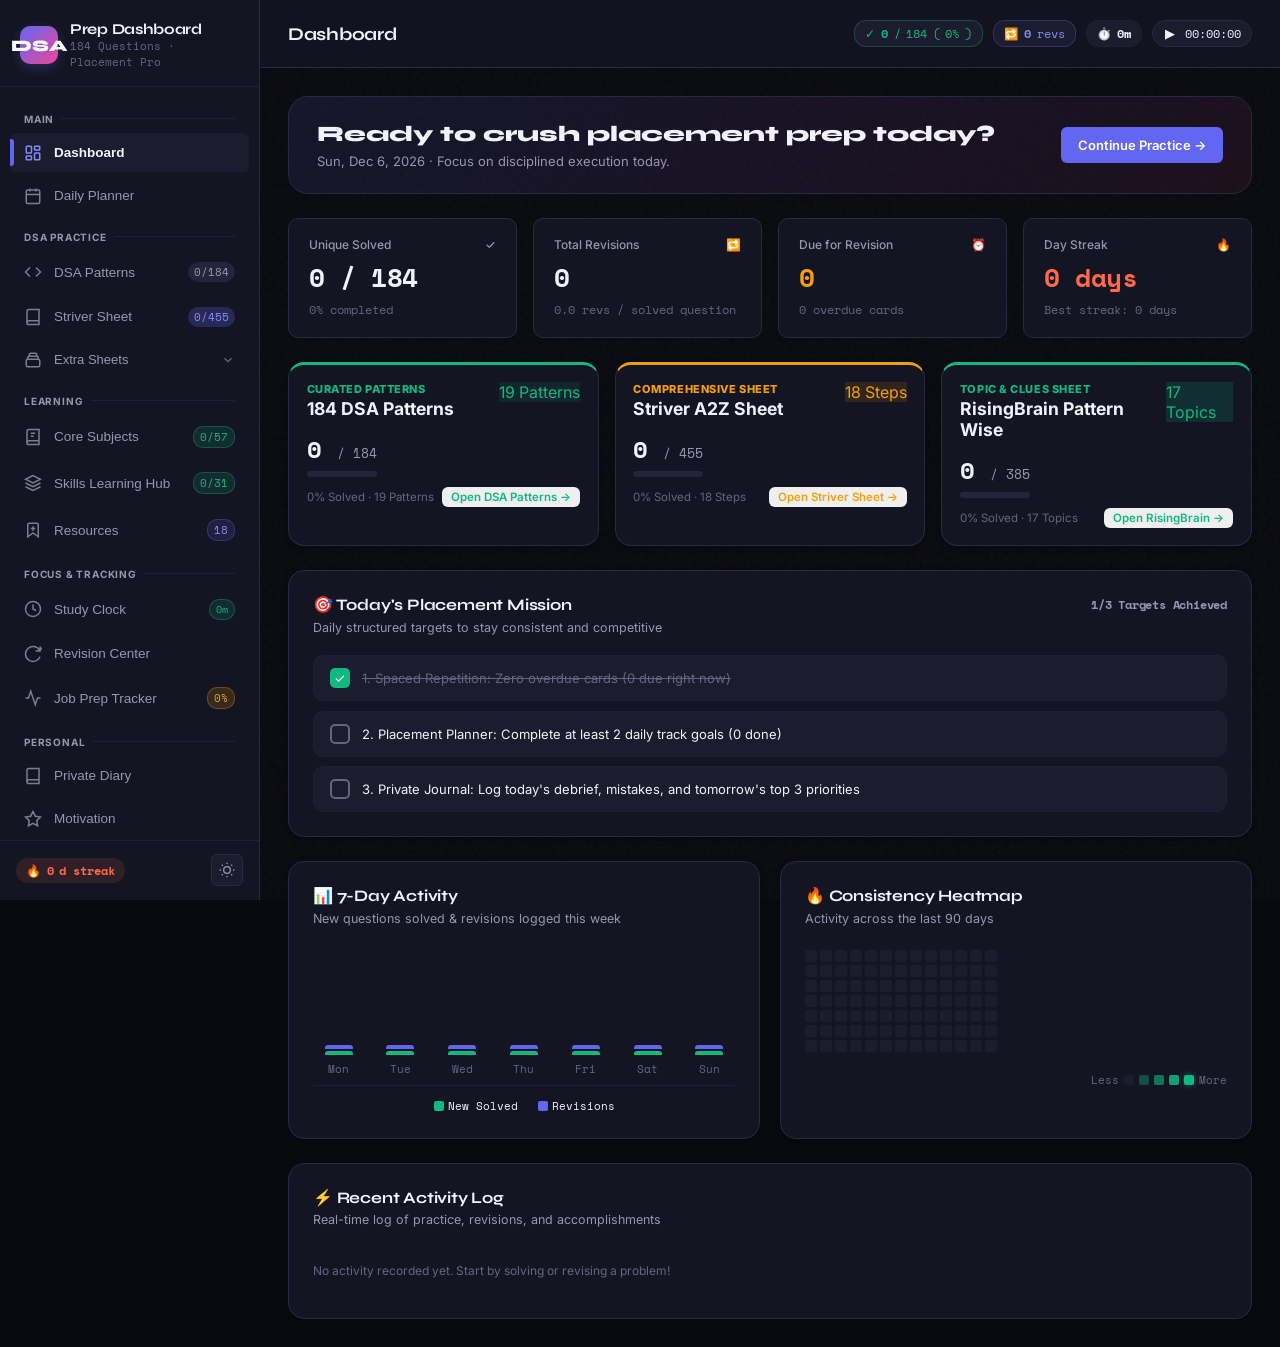
==== commit 04cd3cb9: "feat: simplify sidebar, fix planner task persistence and connect Pomodoro to study clock - Restructu" ====
--- a/dsa-placement-dashboard/index.html
+++ b/dsa-placement-dashboard/index.html
@@ -271,6 +271,81 @@
   color: var(--accent-light);
 }
 
+/* Sidebar Section Headers & Collapsible Groups */
+.nav-section-title {
+  font-size: 10px;
+  font-weight: 700;
+  text-transform: uppercase;
+  letter-spacing: 0.08em;
+  color: var(--text-muted, #64748b);
+  padding: 0.75rem 0.85rem 0.3rem;
+  display: flex;
+  align-items: center;
+  gap: 0.45rem;
+  user-select: none;
+}
+.nav-section-title::after {
+  content: '';
+  flex: 1;
+  height: 1px;
+  background: var(--border-subtle, rgba(255, 255, 255, 0.06));
+}
+.nav-collapsible-group {
+  display: flex;
+  flex-direction: column;
+}
+.nav-collapsible-header {
+  display: flex;
+  align-items: center;
+  justify-content: space-between;
+  padding: 0.6rem 0.85rem;
+  border-radius: var(--radius-sm);
+  color: var(--text-muted);
+  font-size: 13px;
+  font-weight: 500;
+  cursor: pointer;
+  border: none;
+  background: transparent;
+  width: 100%;
+  text-align: left;
+  transition: all 0.15s ease;
+  user-select: none;
+}
+.nav-collapsible-header:hover {
+  background: var(--surface2);
+  color: var(--text);
+}
+.nav-collapsible-header-left {
+  display: flex;
+  align-items: center;
+  gap: 0.75rem;
+}
+.nav-collapse-chevron {
+  width: 14px;
+  height: 14px;
+  transition: transform 0.2s ease;
+  opacity: 0.65;
+  flex-shrink: 0;
+}
+.nav-collapsible-group.open .nav-collapse-chevron {
+  transform: rotate(180deg);
+}
+.nav-collapsible-group .nav-sub-items {
+  display: none;
+  flex-direction: column;
+  gap: 0.2rem;
+  padding-left: 0.5rem;
+  margin-left: 0.75rem;
+  border-left: 1.5px solid var(--border-subtle, rgba(255, 255, 255, 0.08));
+}
+.nav-collapsible-group.open .nav-sub-items {
+  display: flex;
+}
+.nav-item.sub-item {
+  font-size: 12.5px;
+  padding: 0.5rem 0.75rem;
+}
+
 .sidebar-footer {
   padding: 0.85rem 1rem;
   border-top: 1px solid var(--border-subtle);
@@ -6758,6 +6833,1356 @@
 
 
 /* ==========================================================================
+   PERMANENT PROBLEM NOTES — PREMIUM CHATGPT-INSPIRED DOCUMENTATION & CODE VIEWER
+   ========================================================================== */
+
+/* Modal Container & Fullscreen Support */
+.pnote-modal-overlay.active {
+  display: flex !important;
+  align-items: center;
+  justify-content: center;
+  background: rgba(3, 4, 10, 0.88);
+  backdrop-filter: blur(8px);
+  -webkit-backdrop-filter: blur(8px);
+}
+
+.pnote-modal-card {
+  width: 95%;
+  max-width: 980px;
+  height: 90vh;
+  max-height: 920px;
+  background: var(--surface, #141522);
+  border: 1px solid rgba(99, 102, 241, 0.35);
+  border-radius: var(--radius-xl, 16px);
+  box-shadow: 0 25px 60px -15px rgba(0, 0, 0, 0.8), 0 0 0 1px rgba(255, 255, 255, 0.05);
+  display: flex;
+  flex-direction: column;
+  overflow: hidden;
+  padding: 0 !important;
+  position: relative;
+  transition: all 0.25s cubic-bezier(0.16, 1, 0.3, 1);
+}
+
+.pnote-modal-card.fullscreen {
+  width: 100vw !important;
+  max-width: 100vw !important;
+  height: 100vh !important;
+  max-height: 100vh !important;
+  border-radius: 0 !important;
+  border: none !important;
+}
+
+/* Modal Header Bar */
+.pnote-modal-header {
+  display: flex;
+  align-items: center;
+  justify-content: space-between;
+  padding: 1rem 1.5rem;
+  background: linear-gradient(180deg, rgba(27, 28, 46, 0.95) 0%, rgba(20, 21, 34, 0.95) 100%);
+  border-bottom: 1px solid var(--border, #282a42);
+  gap: 1rem;
+  flex-wrap: wrap;
+  z-index: 10;
+}
+
+.pnote-header-left {
+  display: flex;
+  flex-direction: column;
+  gap: 0.3rem;
+  min-width: 240px;
+  flex: 1;
+}
+
+.pnote-prob-meta {
+  display: flex;
+  align-items: center;
+  gap: 0.5rem;
+  flex-wrap: wrap;
+}
+
+.pnote-tracker-pill {
+  font-family: var(--font-mono, monospace);
+  font-size: 11px;
+  font-weight: 700;
+  color: var(--accent-light, #818cf8);
+  background: rgba(99, 102, 241, 0.15);
+  border: 1px solid rgba(99, 102, 241, 0.3);
+  border-radius: 999px;
+  padding: 2px 8px;
+}
+
+.pnote-prob-num {
+  font-family: var(--font-mono, monospace);
+  font-size: 12px;
+  font-weight: 700;
+  color: #10b981;
+}
+
+.pnote-diff-badge {
+  font-family: var(--font-mono, monospace);
+  font-size: 10.5px;
+  font-weight: 700;
+  border-radius: 4px;
+  padding: 1px 6px;
+  text-transform: uppercase;
+}
+.pnote-diff-badge.diff-easy { color: #34d399; background: rgba(16, 185, 129, 0.15); border: 1px solid rgba(16, 185, 129, 0.3); }
+.pnote-diff-badge.diff-medium { color: #fbbf24; background: rgba(245, 158, 11, 0.15); border: 1px solid rgba(245, 158, 11, 0.3); }
+.pnote-diff-badge.diff-hard { color: #f87171; background: rgba(239, 68, 68, 0.15); border: 1px solid rgba(239, 68, 68, 0.3); }
+
+.pnote-prob-title {
+  font-family: var(--font-heading, sans-serif);
+  font-size: 1.15rem;
+  font-weight: 800;
+  color: #f8fafc;
+  margin: 0;
+  line-height: 1.35;
+  letter-spacing: -0.015em;
+}
+
+/* Mode Switcher Tabs */
+.pnote-mode-switcher {
+  display: inline-flex;
+  background: var(--surface2, #1b1c2e);
+  border: 1px solid var(--border-subtle, #1e2033);
+  border-radius: 8px;
+  padding: 3px;
+  gap: 2px;
+}
+
+.pnote-mode-btn {
+  display: inline-flex;
+  align-items: center;
+  gap: 0.4rem;
+  background: transparent;
+  border: none;
+  color: var(--text-muted, #9497b0);
+  font-family: var(--font-body, sans-serif);
+  font-size: 12px;
+  font-weight: 600;
+  padding: 5px 12px;
+  border-radius: 6px;
+  cursor: pointer;
+  transition: all 0.15s ease;
+}
+
+.pnote-mode-btn:hover {
+  color: #f1f2f9;
+}
+
+.pnote-mode-btn.active {
+  background: var(--accent, #6366f1);
+  color: #ffffff;
+  box-shadow: 0 2px 8px rgba(99, 102, 241, 0.4);
+}
+
+/* Header Action Buttons */
+.pnote-header-actions {
+  display: flex;
+  align-items: center;
+  gap: 0.5rem;
+}
+
+.pnote-action-btn {
+  display: inline-flex;
+  align-items: center;
+  gap: 0.35rem;
+  padding: 0.4rem 0.75rem;
+  font-size: 12px;
+  font-weight: 600;
+}
+
+.pnote-close-btn {
+  background: var(--surface2, #1b1c2e);
+  border: 1px solid var(--border-subtle, #1e2033);
+  border-radius: 6px;
+  color: var(--text-muted);
+  cursor: pointer;
+  font-size: 15px;
+  padding: 5px 9px;
+  line-height: 1;
+  transition: all 0.15s ease;
+}
+.pnote-close-btn:hover {
+  background: rgba(239, 68, 68, 0.15);
+  border-color: rgba(239, 68, 68, 0.4);
+  color: #f87171;
+}
+
+/* Body Areas */
+.pnote-body {
+  flex: 1;
+  overflow-y: auto;
+  position: relative;
+  display: flex;
+  flex-direction: column;
+}
+
+/* Reading Mode Layout */
+.pnote-view-reading {
+  background: radial-gradient(circle at 50% 0%, rgba(99, 102, 241, 0.05) 0%, transparent 60%), var(--surface, #141522);
+}
+
+.pnote-toc-bar {
+  display: flex;
+  align-items: center;
+  gap: 0.45rem;
+  padding: 0.5rem 1.5rem;
+  background: rgba(15, 23, 42, 0.75);
+  border-bottom: 1px solid var(--border-subtle, #1e2033);
+  overflow-x: auto;
+  white-space: nowrap;
+}
+
+.pnote-toc-pill {
+  display: inline-flex;
+  align-items: center;
+  gap: 0.3rem;
+  padding: 3px 9px;
+  background: var(--surface2, #1b1c2e);
+  border: 1px solid var(--border-subtle, #1e2033);
+  border-radius: 999px;
+  font-size: 11px;
+  font-weight: 600;
+  color: var(--text-muted, #9497b0);
+  cursor: pointer;
+  transition: all 0.15s ease;
+}
+.pnote-toc-pill:hover {
+  color: var(--accent-light, #818cf8);
+  border-color: var(--accent, #6366f1);
+  background: rgba(99, 102, 241, 0.15);
+}
+
+.pnote-article-container {
+  width: 100%;
+  max-width: 860px;
+  margin: 0 auto;
+  padding: 1.5rem 1.5rem 3rem;
+}
+
+.pnote-article-container.preview-mode {
+  max-width: 100%;
+  padding: 1rem 1rem 2rem;
+}
+
+/* Premium Typography for Technical Notes Article */
+.pnote-article {
+  font-family: -apple-system, BlinkMacSystemFont, "Segoe UI", Roboto, "Helvetica Neue", Arial, sans-serif;
+  font-size: 14.5px;
+  line-height: 1.75;
+  color: #cbd5e1;
+  word-wrap: break-word;
+}
+
+.pnote-article .pnote-h1 {
+  font-family: var(--font-heading, sans-serif);
+  font-size: 1.85rem;
+  font-weight: 800;
+  color: #f8fafc;
+  margin: 1.85rem 0 0.85rem;
+  padding-bottom: 0.5rem;
+  border-bottom: 2px solid rgba(99, 102, 241, 0.35);
+  letter-spacing: -0.025em;
+}
+
+.pnote-article .pnote-h2 {
+  font-family: var(--font-heading, sans-serif);
+  font-size: 1.45rem;
+  font-weight: 750;
+  color: #f1f5f9;
+  margin: 1.6rem 0 0.75rem;
+  padding-bottom: 0.4rem;
+  border-bottom: 1px solid var(--border-subtle, #1e2033);
+  letter-spacing: -0.015em;
+}
+
+.pnote-article .pnote-h3 {
+  font-family: var(--font-heading, sans-serif);
+  font-size: 1.25rem;
+  font-weight: 700;
+  color: var(--accent-light, #818cf8);
+  margin: 1.4rem 0 0.65rem;
+  display: flex;
+  align-items: center;
+  gap: 0.45rem;
+  letter-spacing: -0.01em;
+}
+.pnote-article .pnote-h3::before {
+  content: '▸';
+  color: var(--accent, #6366f1);
+  font-size: 1.1em;
+}
+
+.pnote-article .pnote-h4 {
+  font-family: var(--font-heading, sans-serif);
+  font-size: 1.05rem;
+  font-weight: 700;
+  color: #94a3b8;
+  margin: 1.2rem 0 0.5rem;
+  text-transform: uppercase;
+  letter-spacing: 0.04em;
+}
+
+.pnote-article .pnote-p {
+  margin: 0.85rem 0;
+  line-height: 1.75;
+}
+
+.pnote-bold {
+  font-weight: 700;
+  color: #f8fafc;
+}
+
+.pnote-italic {
+  font-style: italic;
+  color: #e2e8f0;
+}
+
+.pnote-hr {
+  border: none;
+  height: 1px;
+  background: linear-gradient(90deg, transparent, var(--border, #282a42), transparent);
+  margin: 2rem 0;
+}
+
+/* Lists */
+.pnote-list {
+  margin: 0.75rem 0 1rem;
+  padding-left: 1.65rem;
+}
+.pnote-list li {
+  margin: 0.45rem 0;
+  line-height: 1.65;
+}
+.pnote-list li::marker {
+  color: var(--accent-light, #818cf8);
+}
+.pnote-sublist {
+  margin: 0.35rem 0 0.5rem;
+  padding-left: 1.35rem;
+}
+
+/* Inline Code */
+.pnote-inline-code {
+  background: rgba(99, 102, 241, 0.15);
+  border: 1px solid rgba(99, 102, 241, 0.3);
+  color: #c7d2fe;
+  padding: 2px 6px;
+  border-radius: 5px;
+  font-family: var(--font-mono, 'Space Mono', monospace);
+  font-size: 0.9em;
+  word-break: break-word;
+}
+
+/* Links */
+.pnote-link {
+  color: var(--accent-light, #818cf8);
+  text-decoration: underline;
+  text-underline-offset: 3px;
+  transition: color 0.15s ease;
+}
+.pnote-link:hover {
+  color: #ffffff;
+}
+
+/* Callouts / Blockquotes */
+.pnote-callout {
+  margin: 1.25rem 0;
+  border-radius: 10px;
+  padding: 1rem 1.25rem;
+  border: 1px solid;
+  background: rgba(15, 23, 42, 0.65);
+  box-shadow: 0 4px 16px rgba(0, 0, 0, 0.25);
+}
+.pnote-callout-note {
+  border-color: rgba(59, 130, 246, 0.35);
+  border-left: 4px solid #3b82f6;
+  background: linear-gradient(90deg, rgba(59, 130, 246, 0.08) 0%, rgba(15, 23, 42, 0.65) 100%);
+}
+.pnote-callout-tip {
+  border-color: rgba(16, 185, 129, 0.35);
+  border-left: 4px solid #10b981;
+  background: linear-gradient(90deg, rgba(16, 185, 129, 0.08) 0%, rgba(15, 23, 42, 0.65) 100%);
+}
+.pnote-callout-important {
+  border-color: rgba(168, 85, 247, 0.35);
+  border-left: 4px solid #a855f7;
+  background: linear-gradient(90deg, rgba(168, 85, 247, 0.08) 0%, rgba(15, 23, 42, 0.65) 100%);
+}
+.pnote-callout-warning {
+  border-color: rgba(245, 158, 11, 0.35);
+  border-left: 4px solid #f59e0b;
+  background: linear-gradient(90deg, rgba(245, 158, 11, 0.08) 0%, rgba(15, 23, 42, 0.65) 100%);
+}
+.pnote-callout-danger {
+  border-color: rgba(239, 68, 68, 0.35);
+  border-left: 4px solid #ef4444;
+  background: linear-gradient(90deg, rgba(239, 68, 68, 0.08) 0%, rgba(15, 23, 42, 0.65) 100%);
+}
+
+.pnote-callout-header {
+  display: flex;
+  align-items: center;
+  gap: 0.5rem;
+  font-weight: 700;
+  font-size: 13.5px;
+  color: #f8fafc;
+  margin-bottom: 0.4rem;
+}
+
+.pnote-callout-icon {
+  font-size: 1.15rem;
+}
+
+.pnote-callout-body {
+  font-size: 13.5px;
+  line-height: 1.6;
+  color: #cbd5e1;
+}
+
+/* Tables */
+.pnote-table-wrap {
+  overflow-x: auto;
+  margin: 1.35rem 0;
+  border-radius: 10px;
+  border: 1px solid var(--border-subtle, #1e2033);
+  box-shadow: 0 4px 16px rgba(0, 0, 0, 0.25);
+  background: var(--surface, #141522);
+}
+
+.pnote-table {
+  width: 100%;
+  border-collapse: collapse;
+  font-size: 13.5px;
+  text-align: left;
+}
+
+.pnote-table th {
+  background: var(--surface2, #1b1c2e);
+  padding: 0.75rem 1rem;
+  border-bottom: 2px solid var(--border, #282a42);
+  font-weight: 700;
+  color: #f8fafc;
+  font-size: 12px;
+  text-transform: uppercase;
+  letter-spacing: 0.04em;
+  font-family: var(--font-heading, sans-serif);
+}
+
+.pnote-table td {
+  padding: 0.7rem 1rem;
+  border-bottom: 1px solid var(--border-subtle, #1e2033);
+  color: #cbd5e1;
+}
+
+.pnote-table tbody tr:nth-child(even) {
+  background: rgba(255, 255, 255, 0.02);
+}
+
+.pnote-table tbody tr:hover {
+  background: rgba(99, 102, 241, 0.06);
+}
+
+/* Math & Formulas */
+.pnote-math-inline {
+  display: inline-flex;
+  align-items: center;
+  gap: 0.25rem;
+  padding: 1px 6px;
+  background: rgba(16, 185, 129, 0.12);
+  border: 1px solid rgba(16, 185, 129, 0.25);
+  border-radius: 5px;
+  font-family: 'Cambria Math', 'KaTeX_Math', 'Times New Roman', serif;
+  font-style: italic;
+  font-size: 0.95em;
+  color: #34d399;
+}
+.pnote-math-symbol {
+  font-style: normal;
+  font-size: 0.85em;
+  opacity: 0.7;
+}
+
+.pnote-math-display {
+  display: flex;
+  justify-content: center;
+  align-items: center;
+  margin: 1.25rem 0;
+  padding: 1rem;
+  background: rgba(15, 23, 42, 0.6);
+  border: 1px solid var(--border-subtle, #1e2033);
+  border-radius: 10px;
+}
+.pnote-math-tex {
+  font-family: 'Cambria Math', 'KaTeX_Math', 'Times New Roman', serif;
+  font-style: italic;
+  font-size: 1.15rem;
+  color: #34d399;
+}
+
+/* Professional C++ & Multi-language Code Block */
+.pnote-code-wrapper {
+  margin: 1.4rem 0;
+  border-radius: 12px;
+  border: 1px solid rgba(255, 255, 255, 0.1);
+  background: #0c0d14;
+  box-shadow: 0 8px 24px rgba(0, 0, 0, 0.5);
+  overflow: hidden;
+  position: relative;
+}
+
+.pnote-code-header {
+  display: flex;
+  justify-content: space-between;
+  align-items: center;
+  background: #151624;
+  padding: 0.55rem 1rem;
+  border-bottom: 1px solid rgba(255, 255, 255, 0.08);
+}
+
+.pnote-code-meta {
+  display: flex;
+  align-items: center;
+  gap: 0.5rem;
+}
+
+.pnote-lang-badge {
+  font-family: var(--font-mono, monospace);
+  font-size: 11px;
+  font-weight: 700;
+  text-transform: uppercase;
+  color: #a5b4fc;
+  background: rgba(99, 102, 241, 0.18);
+  border: 1px solid rgba(99, 102, 241, 0.3);
+  border-radius: 4px;
+  padding: 2px 7px;
+}
+
+.pnote-line-count {
+  font-size: 11px;
+  color: var(--text-dim, #636682);
+  font-family: var(--font-mono, monospace);
+}
+
+.pnote-copy-code-btn {
+  display: inline-flex;
+  align-items: center;
+  gap: 0.35rem;
+  background: rgba(255, 255, 255, 0.06);
+  border: 1px solid rgba(255, 255, 255, 0.12);
+  color: #cbd5e1;
+  border-radius: 6px;
+  padding: 3px 9px;
+  font-size: 11.5px;
+  font-weight: 600;
+  cursor: pointer;
+  transition: all 0.15s ease;
+  font-family: var(--font-body, sans-serif);
+}
+
+.pnote-copy-code-btn:hover {
+  background: var(--accent, #6366f1);
+  border-color: var(--accent, #6366f1);
+  color: #ffffff;
+  box-shadow: 0 2px 8px rgba(99, 102, 241, 0.35);
+}
+
+.pnote-code-content-scroll {
+  display: flex;
+  overflow-x: auto;
+  font-family: 'JetBrains Mono', 'Fira Code', 'Space Mono', monospace;
+  font-size: 13px;
+  line-height: 1.6;
+  padding: 0.85rem 0;
+  tab-size: 4;
+}
+
+.pnote-code-gutter {
+  user-select: none;
+  -webkit-user-select: none;
+  display: flex;
+  flex-direction: column;
+  text-align: right;
+  padding: 0 0.85rem;
+  border-right: 1px solid rgba(255, 255, 255, 0.08);
+  color: #475569;
+  font-size: 12px;
+  line-height: 1.6;
+  min-width: 44px;
+}
+
+.pnote-code-pre {
+  margin: 0;
+  padding: 0 1.25rem 0 1rem;
+  flex: 1;
+  overflow-x: visible;
+  background: transparent;
+}
+
+.pnote-code-inner {
+  font-family: inherit;
+  font-size: inherit;
+  line-height: inherit;
+  color: #e2e8f0;
+  white-space: pre;
+}
+
+/* Syntax Token Colors (GitHub / Linear Dark Theme) */
+.tok-comment { color: #64748b; font-style: italic; }
+.tok-string  { color: #34d399; }
+.tok-macro   { color: #f87171; font-weight: 600; }
+.tok-kw      { color: #c084fc; font-weight: 600; }
+.tok-type    { color: #60a5fa; font-weight: 600; }
+.tok-num     { color: #fbbf24; }
+.tok-op      { color: #94a3b8; }
+
+/* Empty state */
+.pnote-empty-state {
+  text-align: center;
+  padding: 4rem 1.5rem;
+  color: var(--text-muted, #9497b0);
+  font-size: 14px;
+  line-height: 1.6;
+}
+
+/* Edit Mode Layout */
+.pnote-view-editing {
+  background: var(--surface, #141522);
+}
+
+.pnote-editor-toolbar {
+  display: flex;
+  align-items: center;
+  justify-content: space-between;
+  padding: 0.6rem 1.25rem;
+  background: var(--surface2, #1b1c2e);
+  border-bottom: 1px solid var(--border-subtle, #1e2033);
+  gap: 0.75rem;
+  flex-wrap: wrap;
+}
+
+.pnote-editor-subtabs {
+  display: inline-flex;
+  background: var(--surface, #141522);
+  border: 1px solid var(--border-subtle, #1e2033);
+  border-radius: 6px;
+  padding: 2px;
+  gap: 2px;
+}
+
+.pnote-subtab-btn {
+  background: transparent;
+  border: none;
+  color: var(--text-muted);
+  font-size: 11.5px;
+  font-weight: 600;
+  padding: 3px 9px;
+  border-radius: 4px;
+  cursor: pointer;
+  transition: all 0.15s ease;
+}
+.pnote-subtab-btn.active {
+  background: var(--surface3, #24253d);
+  color: #f1f2f9;
+}
+
+.pnote-quick-fmt-group {
+  display: flex;
+  align-items: center;
+  gap: 0.3rem;
+  flex-wrap: wrap;
+}
+
+.pnote-fmt-btn {
+  background: var(--surface, #141522);
+  border: 1px solid var(--border-subtle, #1e2033);
+  border-radius: 4px;
+  color: var(--text-muted);
+  font-size: 11px;
+  font-weight: 600;
+  font-family: var(--font-mono, monospace);
+  padding: 3px 7px;
+  cursor: pointer;
+  transition: all 0.15s ease;
+}
+.pnote-fmt-btn:hover {
+  background: var(--surface3, #24253d);
+  color: #f1f2f9;
+  border-color: var(--border);
+}
+
+.pnote-editor-workspace {
+  flex: 1;
+  display: grid;
+  padding: 0.85rem;
+  gap: 0.85rem;
+  overflow: hidden;
+  min-height: 480px;
+}
+
+.pnote-editor-workspace.layout-split {
+  grid-template-columns: 1fr 1fr;
+}
+.pnote-editor-workspace.layout-write {
+  grid-template-columns: 1fr;
+}
+.pnote-editor-workspace.layout-write .pnote-preview-pane {
+  display: none !important;
+}
+.pnote-editor-workspace.layout-preview {
+  grid-template-columns: 1fr;
+}
+.pnote-editor-workspace.layout-preview .pnote-editor-pane {
+  display: none !important;
+}
+
+.pnote-editor-pane {
+  display: flex;
+  flex-direction: column;
+  height: 100%;
+}
+
+.pnote-textarea {
+  flex: 1;
+  width: 100%;
+  height: 100%;
+  min-height: 440px;
+  resize: none;
+  background: #0a0b12;
+  border: 1px solid var(--border, #282a42);
+  border-radius: 8px;
+  color: #f1f2f9;
+  font-family: 'JetBrains Mono', 'Fira Code', 'Space Mono', monospace;
+  font-size: 13px;
+  line-height: 1.6;
+  padding: 1rem;
+  tab-size: 4;
+  outline: none;
+  transition: border-color 0.15s ease, box-shadow 0.15s ease;
+}
+.pnote-textarea:focus {
+  border-color: var(--accent, #6366f1);
+  box-shadow: 0 0 0 3px rgba(99, 102, 241, 0.18);
+}
+
+.pnote-preview-pane {
+  display: flex;
+  flex-direction: column;
+  background: var(--surface2, #1b1c2e);
+  border: 1px solid var(--border-subtle, #1e2033);
+  border-radius: 8px;
+  overflow: hidden;
+  height: 100%;
+}
+
+.pnote-preview-header {
+  display: flex;
+  justify-content: space-between;
+  align-items: center;
+  padding: 0.45rem 0.85rem;
+  background: rgba(15, 23, 42, 0.5);
+  border-bottom: 1px solid var(--border-subtle, #1e2033);
+  font-size: 11px;
+  font-weight: 700;
+  color: var(--text-dim, #636682);
+  letter-spacing: 0.05em;
+  font-family: var(--font-mono, monospace);
+}
+
+.pnote-preview-pane .pnote-article-container {
+  overflow-y: auto;
+  flex: 1;
+}
+
+/* Modal Footer Bar */
+.pnote-modal-footer {
+  display: flex;
+  align-items: center;
+  justify-content: space-between;
+  padding: 0.75rem 1.5rem;
+  background: var(--surface2, #1b1c2e);
+  border-top: 1px solid var(--border, #282a42);
+  font-size: 12px;
+  gap: 1rem;
+  flex-wrap: wrap;
+}
+
+.pnote-footer-meta {
+  display: flex;
+  align-items: center;
+  gap: 0.75rem;
+  color: var(--text-muted, #9497b0);
+  font-family: var(--font-mono, monospace);
+  font-size: 11.5px;
+}
+
+.pnote-save-badge {
+  display: inline-flex;
+  align-items: center;
+  gap: 0.3rem;
+  padding: 2px 7px;
+  background: rgba(16, 185, 129, 0.15);
+  border: 1px solid rgba(16, 185, 129, 0.35);
+  color: #34d399;
+  border-radius: 999px;
+  font-weight: 600;
+}
+
+.pnote-dirty-badge {
+  display: inline-flex;
+  align-items: center;
+  gap: 0.3rem;
+  padding: 2px 7px;
+  background: rgba(245, 158, 11, 0.15);
+  border: 1px solid rgba(245, 158, 11, 0.35);
+  color: #fbbf24;
+  border-radius: 999px;
+  font-weight: 600;
+}
+
+/* Inline notes tabs inside modalRevision */
+.pnote-mini-tabs {
+  display: inline-flex;
+  background: var(--surface, #141522);
+  border: 1px solid var(--border-subtle, #1e2033);
+  border-radius: 6px;
+  padding: 2px;
+  gap: 2px;
+}
+
+.pnote-mini-tab {
+  padding: 2px 8px !important;
+  font-size: 11.5px !important;
+  border: none !important;
+  background: transparent !important;
+  color: var(--text-muted) !important;
+  cursor: pointer;
+  border-radius: 4px;
+}
+
+.pnote-mini-tab.active {
+  background: var(--surface3, #24253d) !important;
+  color: #f1f2f9 !important;
+  font-weight: 600 !important;
+}
+
+@media (max-width: 860px) {
+  .pnote-editor-workspace.layout-split {
+    grid-template-columns: 1fr;
+  }
+  .pnote-editor-workspace.layout-split .pnote-preview-pane {
+    display: none;
+  }
+}
+
+
+/* ==========================================================================
+   DATA & STORAGE CENTER — PREPARATION DASHBOARD STORAGE ENGINE
+   ========================================================================== */
+
+.sc-container {
+  margin-bottom: 2rem;
+}
+
+.sc-header-card {
+  background: linear-gradient(135deg, rgba(20, 26, 42, 0.95), rgba(15, 23, 42, 0.98));
+  border: 1px solid var(--border-subtle, rgba(255, 255, 255, 0.08));
+  border-radius: var(--radius-lg, 12px);
+  padding: 1.5rem;
+  margin-bottom: 1.25rem;
+  box-shadow: 0 4px 20px rgba(0, 0, 0, 0.25);
+  display: flex;
+  justify-content: space-between;
+  align-items: center;
+  flex-wrap: wrap;
+  gap: 1rem;
+}
+
+.sc-title-area {
+  display: flex;
+  align-items: center;
+  gap: 1rem;
+}
+
+.sc-title-icon {
+  width: 44px;
+  height: 44px;
+  border-radius: 10px;
+  background: linear-gradient(135deg, rgba(59, 130, 246, 0.2), rgba(16, 185, 129, 0.2));
+  border: 1px solid rgba(59, 130, 246, 0.3);
+  display: flex;
+  align-items: center;
+  justify-content: center;
+  font-size: 22px;
+  flex-shrink: 0;
+}
+
+.sc-title {
+  font-family: var(--font-heading, -apple-system, BlinkMacSystemFont, sans-serif);
+  font-size: 20px;
+  font-weight: 700;
+  color: var(--text-main, #f1f5f9);
+  margin: 0 0 0.25rem 0;
+  letter-spacing: -0.02em;
+}
+
+.sc-subtitle {
+  font-size: 13px;
+  color: var(--text-muted, #94a3b8);
+  margin: 0;
+  line-height: 1.4;
+}
+
+.sc-actions-bar {
+  display: flex;
+  gap: 0.6rem;
+  flex-wrap: wrap;
+  align-items: center;
+}
+
+/* SMART ALERTS */
+.sc-alert {
+  display: flex;
+  align-items: flex-start;
+  gap: 0.85rem;
+  padding: 1rem 1.25rem;
+  border-radius: var(--radius-md, 8px);
+  margin-bottom: 1rem;
+  font-size: 13px;
+  line-height: 1.5;
+  animation: fadeIn 0.3s ease-in-out;
+}
+
+.sc-alert-warning {
+  background: rgba(245, 158, 11, 0.1);
+  border: 1px solid rgba(245, 158, 11, 0.3);
+  color: #fbbf24;
+}
+
+.sc-alert-critical {
+  background: rgba(239, 68, 68, 0.12);
+  border: 1px solid rgba(239, 68, 68, 0.35);
+  color: #f87171;
+}
+
+.sc-alert-info {
+  background: rgba(59, 130, 246, 0.08);
+  border: 1px solid rgba(59, 130, 246, 0.25);
+  color: #93c5fd;
+}
+
+.sc-alert-icon {
+  font-size: 18px;
+  flex-shrink: 0;
+  margin-top: 1px;
+}
+
+.sc-alert-content {
+  flex: 1;
+}
+
+.sc-alert-content b {
+  color: #fff;
+  font-weight: 600;
+}
+
+.sc-alert-btn {
+  margin-top: 0.5rem;
+  display: inline-flex;
+  align-items: center;
+  gap: 0.4rem;
+  padding: 0.3rem 0.75rem;
+  border-radius: 6px;
+  font-size: 12px;
+  font-weight: 600;
+  cursor: pointer;
+  background: rgba(255, 255, 255, 0.12);
+  border: 1px solid rgba(255, 255, 255, 0.2);
+  color: #fff;
+  transition: all 0.2s;
+}
+
+.sc-alert-btn:hover {
+  background: rgba(255, 255, 255, 0.2);
+  transform: translateY(-1px);
+}
+
+/* OVERVIEW METRICS GRID */
+.sc-metrics-grid {
+  display: grid;
+  grid-template-columns: repeat(auto-fit, minmax(260px, 1fr));
+  gap: 1rem;
+  margin-bottom: 1.25rem;
+}
+
+.sc-metric-card {
+  background: var(--surface2, #171e2e);
+  border: 1px solid var(--border-subtle, rgba(255, 255, 255, 0.08));
+  border-radius: var(--radius-md, 8px);
+  padding: 1.15rem;
+  display: flex;
+  flex-direction: column;
+  justify-content: space-between;
+  position: relative;
+  overflow: hidden;
+  transition: border-color 0.2s ease, transform 0.2s ease;
+}
+
+.sc-metric-card:hover {
+  border-color: rgba(59, 130, 246, 0.3);
+  transform: translateY(-1px);
+}
+
+.sc-metric-top {
+  display: flex;
+  justify-content: space-between;
+  align-items: flex-start;
+  margin-bottom: 0.6rem;
+}
+
+.sc-metric-label {
+  font-size: 12px;
+  font-weight: 600;
+  color: var(--text-muted, #94a3b8);
+  text-transform: uppercase;
+  letter-spacing: 0.04em;
+}
+
+.sc-metric-pill {
+  font-size: 11px;
+  font-weight: 600;
+  padding: 0.2rem 0.55rem;
+  border-radius: 9999px;
+  display: inline-flex;
+  align-items: center;
+  gap: 0.3rem;
+}
+
+.sc-pill-healthy {
+  background: rgba(16, 185, 129, 0.15);
+  color: #34d399;
+  border: 1px solid rgba(16, 185, 129, 0.3);
+}
+
+.sc-pill-warning {
+  background: rgba(245, 158, 11, 0.15);
+  color: #fbbf24;
+  border: 1px solid rgba(245, 158, 11, 0.3);
+}
+
+.sc-pill-critical {
+  background: rgba(239, 68, 68, 0.15);
+  color: #f87171;
+  border: 1px solid rgba(239, 68, 68, 0.3);
+}
+
+.sc-pill-neutral {
+  background: rgba(148, 163, 184, 0.12);
+  color: #cbd5e1;
+  border: 1px solid rgba(148, 163, 184, 0.25);
+}
+
+.sc-metric-value {
+  font-family: var(--font-heading, -apple-system, BlinkMacSystemFont, sans-serif);
+  font-size: 22px;
+  font-weight: 700;
+  color: var(--text-main, #f8fafc);
+  margin-bottom: 0.4rem;
+}
+
+.sc-metric-subtext {
+  font-size: 11.5px;
+  color: var(--text-muted, #94a3b8);
+  line-height: 1.4;
+}
+
+/* PROGRESS BAR */
+.sc-meter {
+  height: 6px;
+  background: rgba(255, 255, 255, 0.08);
+  border-radius: 9999px;
+  overflow: hidden;
+  margin: 0.6rem 0 0.3rem 0;
+  position: relative;
+}
+
+.sc-meter-fill {
+  height: 100%;
+  border-radius: 9999px;
+  transition: width 0.4s ease;
+}
+
+.sc-meter-fill-blue {
+  background: linear-gradient(90deg, #3b82f6, #06b6d4);
+}
+
+.sc-meter-fill-amber {
+  background: linear-gradient(90deg, #f59e0b, #fbbf24);
+}
+
+.sc-meter-fill-red {
+  background: linear-gradient(90deg, #ef4444, #f87171);
+}
+
+/* BREAKDOWN CARD & TABS */
+.sc-breakdown-card {
+  background: var(--surface2, #171e2e);
+  border: 1px solid var(--border-subtle, rgba(255, 255, 255, 0.08));
+  border-radius: var(--radius-md, 8px);
+  margin-bottom: 1.25rem;
+  overflow: hidden;
+}
+
+.sc-breakdown-nav {
+  display: flex;
+  background: rgba(15, 23, 42, 0.6);
+  border-bottom: 1px solid var(--border-subtle, rgba(255, 255, 255, 0.08));
+  padding: 0.25rem 0.5rem 0 0.5rem;
+  overflow-x: auto;
+  gap: 0.3rem;
+}
+
+.sc-tab-btn {
+  background: transparent;
+  border: none;
+  border-bottom: 2px solid transparent;
+  padding: 0.65rem 1rem;
+  font-size: 13px;
+  font-weight: 600;
+  color: var(--text-muted, #94a3b8);
+  cursor: pointer;
+  display: inline-flex;
+  align-items: center;
+  gap: 0.45rem;
+  white-space: nowrap;
+  transition: all 0.2s ease;
+}
+
+.sc-tab-btn:hover {
+  color: var(--text-main, #f1f5f9);
+}
+
+.sc-tab-btn.active {
+  color: #60a5fa;
+  border-bottom-color: #3b82f6;
+  background: rgba(59, 130, 246, 0.06);
+  border-top-left-radius: 6px;
+  border-top-right-radius: 6px;
+}
+
+.sc-tab-pane {
+  display: none;
+  padding: 1.25rem;
+}
+
+.sc-tab-pane.active {
+  display: block;
+}
+
+/* TABLE STYLING FOR LOCALSTORAGE KEYS */
+.sc-table-wrapper {
+  overflow-x: auto;
+  border: 1px solid var(--border-subtle, rgba(255, 255, 255, 0.06));
+  border-radius: 6px;
+  background: rgba(11, 15, 25, 0.5);
+  max-height: 380px;
+  overflow-y: auto;
+}
+
+.sc-table {
+  width: 100%;
+  border-collapse: collapse;
+  font-size: 12.5px;
+  text-align: left;
+}
+
+.sc-table th {
+  background: rgba(15, 23, 42, 0.9);
+  padding: 0.6rem 0.85rem;
+  font-weight: 600;
+  color: var(--text-muted, #94a3b8);
+  border-bottom: 1px solid var(--border-subtle, rgba(255, 255, 255, 0.08));
+  position: sticky;
+  top: 0;
+  z-index: 1;
+}
+
+.sc-table td {
+  padding: 0.55rem 0.85rem;
+  border-bottom: 1px solid rgba(255, 255, 255, 0.04);
+  color: var(--text-main, #e2e8f0);
+}
+
+.sc-table tr:hover {
+  background: rgba(255, 255, 255, 0.02);
+}
+
+.sc-key-name {
+  font-family: var(--font-mono, monospace);
+  font-size: 11.5px;
+  color: #93c5fd;
+  display: flex;
+  align-items: center;
+  gap: 0.4rem;
+}
+
+.sc-key-cat {
+  font-size: 11px;
+  padding: 0.15rem 0.45rem;
+  border-radius: 4px;
+  background: rgba(255, 255, 255, 0.06);
+  color: var(--text-muted, #94a3b8);
+  display: inline-block;
+}
+
+.sc-key-size {
+  font-family: var(--font-mono, monospace);
+  font-size: 11.5px;
+  color: #a5f3fc;
+}
+
+.sc-badge-large {
+  font-size: 10.5px;
+  padding: 0.1rem 0.4rem;
+  border-radius: 4px;
+  background: rgba(245, 158, 11, 0.18);
+  border: 1px solid rgba(245, 158, 11, 0.35);
+  color: #fbbf24;
+  font-weight: 600;
+}
+
+/* INDEXEDDB & CACHE CARDS */
+.sc-store-grid {
+  display: grid;
+  grid-template-columns: repeat(auto-fit, minmax(280px, 1fr));
+  gap: 1rem;
+}
+
+.sc-store-card {
+  background: rgba(11, 15, 25, 0.6);
+  border: 1px solid var(--border-subtle, rgba(255, 255, 255, 0.08));
+  border-radius: 8px;
+  padding: 1rem;
+}
+
+.sc-store-header {
+  display: flex;
+  justify-content: space-between;
+  align-items: center;
+  margin-bottom: 0.5rem;
+}
+
+.sc-store-title {
+  font-family: var(--font-mono, monospace);
+  font-size: 13px;
+  font-weight: 700;
+  color: #38bdf8;
+}
+
+/* RESTORE MODAL */
+.sc-restore-modal-card {
+  max-width: 680px;
+  width: 95%;
+  background: #0f172a;
+  border: 1px solid rgba(255, 255, 255, 0.12);
+  border-radius: 14px;
+  box-shadow: 0 25px 60px -15px rgba(0, 0, 0, 0.7);
+  overflow: hidden;
+  display: flex;
+  flex-direction: column;
+  max-height: 90vh;
+}
+
+.sc-restore-header {
+  padding: 1.25rem 1.5rem;
+  background: rgba(30, 41, 59, 0.5);
+  border-bottom: 1px solid rgba(255, 255, 255, 0.08);
+  display: flex;
+  justify-content: space-between;
+  align-items: center;
+}
+
+.sc-restore-body {
+  padding: 1.5rem;
+  overflow-y: auto;
+  font-size: 13px;
+  color: #cbd5e1;
+  line-height: 1.5;
+}
+
+.sc-restore-checklist {
+  display: grid;
+  grid-template-columns: repeat(auto-fill, minmax(260px, 1fr));
+  gap: 0.6rem;
+  margin: 1rem 0;
+  background: rgba(11, 15, 25, 0.6);
+  padding: 1rem;
+  border-radius: 8px;
+  border: 1px solid rgba(255, 255, 255, 0.06);
+}
+
+.sc-check-item {
+  display: flex;
+  align-items: flex-start;
+  gap: 0.6rem;
+  cursor: pointer;
+  user-select: none;
+}
+
+.sc-check-item input[type="checkbox"] {
+  margin-top: 3px;
+  cursor: pointer;
+  accent-color: #3b82f6;
+}
+
+.sc-check-label {
+  font-size: 12.5px;
+  color: #e2e8f0;
+}
+
+.sc-check-desc {
+  font-size: 11px;
+  color: #94a3b8;
+  display: block;
+}
+
+.sc-restore-footer {
+  padding: 1rem 1.5rem;
+  background: rgba(15, 23, 42, 0.8);
+  border-top: 1px solid rgba(255, 255, 255, 0.08);
+  display: flex;
+  justify-content: space-between;
+  align-items: center;
+  flex-wrap: wrap;
+  gap: 0.75rem;
+}
+
+@media (max-width: 640px) {
+  .sc-header-card {
+    padding: 1rem;
+  }
+  .sc-title {
+    font-size: 17px;
+  }
+  .sc-metrics-grid {
+    grid-template-columns: 1fr;
+  }
+  .sc-actions-bar {
+    width: 100%;
+  }
+  .sc-actions-bar .btn {
+    flex: 1;
+    justify-content: center;
+  }
+  .sc-restore-footer {
+    flex-direction: column;
+    align-items: stretch;
+  }
+}
+
+
+/* ==========================================================================
    PLACEMENT RESOURCES LIBRARY — CURATED PLACEMENT PREPARATION
    ========================================================================== */
 
@@ -9062,6 +10487,1063 @@
   <script src="data/mik_playlists.js"></script>
   <script src="data/mik_learning_order.js"></script>
   <script src="data/mik_patterns.js"></script>
+
+<style id="job-prep-tracker-styles">
+/* ==========================================================================
+   JOB PREPARATION TRACKER — PLACEMENT COMMAND CENTER STYLES
+   Dark theme, cards, responsive metrics, accordions, tabs, chips & modals
+   ========================================================================== */
+
+.jp-container {
+  max-width: 1400px;
+  margin: 0 auto;
+  padding: 0.5rem 0 3rem 0;
+  color: var(--text, #f1f2f9);
+  font-family: var(--font-body, -apple-system, BlinkMacSystemFont, sans-serif);
+}
+
+/* HERO / OVERVIEW CARD */
+.jp-hero-card {
+  background: linear-gradient(135deg, rgba(20, 22, 35, 0.98), rgba(15, 17, 28, 0.99));
+  border: 1px solid var(--border, #282a42);
+  border-radius: var(--radius-lg, 16px);
+  padding: 1.5rem 1.75rem;
+  margin-bottom: 1.5rem;
+  box-shadow: 0 4px 24px rgba(0, 0, 0, 0.35);
+  position: relative;
+  overflow: hidden;
+}
+
+.jp-hero-top {
+  display: flex;
+  justify-content: space-between;
+  align-items: flex-start;
+  flex-wrap: wrap;
+  gap: 1.25rem;
+  margin-bottom: 1.25rem;
+}
+
+.jp-title-box {
+  display: flex;
+  align-items: center;
+  gap: 1rem;
+}
+
+.jp-title-icon {
+  width: 48px;
+  height: 48px;
+  border-radius: 12px;
+  background: linear-gradient(135deg, rgba(245, 158, 11, 0.2), rgba(239, 68, 68, 0.2));
+  border: 1px solid rgba(245, 158, 11, 0.35);
+  display: flex;
+  align-items: center;
+  justify-content: center;
+  font-size: 24px;
+  flex-shrink: 0;
+}
+
+.jp-title {
+  font-family: var(--font-heading, -apple-system, BlinkMacSystemFont, sans-serif);
+  font-size: 22px;
+  font-weight: 700;
+  color: var(--text, #f1f2f9);
+  margin: 0 0 0.25rem 0;
+  letter-spacing: -0.02em;
+}
+
+.jp-subtitle {
+  font-size: 13px;
+  color: var(--text-muted, #9497b0);
+  margin: 0;
+  line-height: 1.4;
+}
+
+.jp-quick-actions {
+  display: flex;
+  gap: 0.6rem;
+  flex-wrap: wrap;
+  align-items: center;
+}
+
+/* BUTTONS */
+.jp-btn {
+  display: inline-flex;
+  align-items: center;
+  justify-content: center;
+  gap: 0.4rem;
+  padding: 0.5rem 1rem;
+  border-radius: var(--radius-sm, 6px);
+  font-size: 13px;
+  font-weight: 600;
+  cursor: pointer;
+  transition: all 0.2s ease;
+  border: 1px solid transparent;
+  outline: none;
+  font-family: var(--font-body, sans-serif);
+}
+
+.jp-btn-primary {
+  background: linear-gradient(135deg, var(--accent, #6366f1), var(--accent-light, #818cf8));
+  color: #ffffff;
+  border: 1px solid rgba(255, 255, 255, 0.15);
+  box-shadow: 0 2px 10px rgba(99, 102, 241, 0.3);
+}
+
+.jp-btn-primary:hover {
+  filter: brightness(1.1);
+  transform: translateY(-1px);
+}
+
+.jp-btn-secondary {
+  background: var(--surface2, #1b1c2e);
+  color: var(--text, #f1f2f9);
+  border: 1px solid var(--border, #282a42);
+}
+
+.jp-btn-secondary:hover {
+  background: var(--surface3, #24253d);
+  border-color: var(--accent-light, #818cf8);
+}
+
+.jp-btn-icon {
+  background: transparent;
+  border: none;
+  cursor: pointer;
+  padding: 4px 6px;
+  border-radius: 4px;
+  font-size: 14px;
+  transition: background 0.15s;
+  color: var(--text-muted, #9497b0);
+}
+
+.jp-btn-icon:hover {
+  background: rgba(255, 255, 255, 0.08);
+  color: var(--text, #f1f2f9);
+}
+
+/* PROGRESS METRICS GRID */
+.jp-metrics-grid {
+  display: grid;
+  grid-template-columns: repeat(auto-fit, minmax(190px, 1fr));
+  gap: 1rem;
+  margin-bottom: 1.25rem;
+}
+
+.jp-metric-card {
+  background: var(--surface, #141522);
+  border: 1px solid var(--border-subtle, #1e2033);
+  border-radius: var(--radius-md, 10px);
+  padding: 1rem 1.15rem;
+  display: flex;
+  flex-direction: column;
+  justify-content: space-between;
+  transition: transform 0.2s, border-color 0.2s;
+}
+
+.jp-metric-card:hover {
+  transform: translateY(-2px);
+  border-color: rgba(99, 102, 241, 0.35);
+}
+
+.jp-metric-header {
+  display: flex;
+  justify-content: space-between;
+  align-items: center;
+  margin-bottom: 0.5rem;
+}
+
+.jp-metric-label {
+  font-size: 11.5px;
+  font-weight: 600;
+  color: var(--text-muted, #9497b0);
+  text-transform: uppercase;
+  letter-spacing: 0.04em;
+}
+
+.jp-metric-badge {
+  font-size: 11px;
+  padding: 2px 7px;
+  border-radius: 12px;
+  background: rgba(255, 255, 255, 0.06);
+  color: var(--text-muted, #9497b0);
+  font-family: var(--font-mono, monospace);
+}
+
+.jp-metric-val {
+  font-family: var(--font-heading, sans-serif);
+  font-size: 24px;
+  font-weight: 700;
+  color: var(--text, #f1f2f9);
+  margin-bottom: 0.5rem;
+}
+
+/* PROGRESS BARS */
+.jp-progress-track {
+  width: 100%;
+  height: 6px;
+  background: rgba(255, 255, 255, 0.06);
+  border-radius: 9999px;
+  overflow: hidden;
+}
+
+.jp-progress-bar {
+  height: 100%;
+  border-radius: 9999px;
+  background: linear-gradient(90deg, var(--accent, #6366f1), var(--accent-light, #818cf8));
+  transition: width 0.4s ease;
+}
+
+/* NEXT RECOMMENDED CALLOUT */
+.jp-next-callout {
+  display: flex;
+  align-items: center;
+  justify-content: space-between;
+  gap: 1rem;
+  flex-wrap: wrap;
+  padding: 0.9rem 1.25rem;
+  background: linear-gradient(90deg, rgba(99, 102, 241, 0.12), rgba(16, 185, 129, 0.08));
+  border: 1px solid rgba(99, 102, 241, 0.3);
+  border-radius: var(--radius-md, 10px);
+  margin-top: 0.5rem;
+}
+
+.jp-next-left {
+  display: flex;
+  flex-direction: column;
+  gap: 0.2rem;
+}
+
+.jp-next-badge {
+  font-size: 10.5px;
+  font-weight: 700;
+  color: var(--accent-light, #818cf8);
+  letter-spacing: 0.05em;
+  text-transform: uppercase;
+}
+
+.jp-next-title {
+  font-size: 15px;
+  font-weight: 600;
+  color: var(--text, #f1f2f9);
+}
+
+.jp-next-sub {
+  font-size: 12px;
+  color: var(--text-muted, #9497b0);
+}
+
+/* TABS BAR */
+.jp-tabs-bar {
+  display: flex;
+  gap: 0.4rem;
+  padding: 0.35rem;
+  background: var(--surface, #141522);
+  border: 1px solid var(--border-subtle, #1e2033);
+  border-radius: var(--radius-md, 10px);
+  margin-bottom: 1.25rem;
+  overflow-x: auto;
+  scrollbar-width: none;
+}
+
+.jp-tabs-bar::-webkit-scrollbar {
+  display: none;
+}
+
+.jp-tab-btn {
+  padding: 0.55rem 0.95rem;
+  border-radius: var(--radius-sm, 6px);
+  font-size: 12.5px;
+  font-weight: 600;
+  color: var(--text-muted, #9497b0);
+  background: transparent;
+  border: none;
+  cursor: pointer;
+  white-space: nowrap;
+  transition: all 0.15s ease;
+  font-family: var(--font-body, sans-serif);
+}
+
+.jp-tab-btn:hover {
+  color: var(--text, #f1f2f9);
+  background: rgba(255, 255, 255, 0.04);
+}
+
+.jp-tab-btn.active {
+  color: #ffffff;
+  background: var(--surface2, #1b1c2e);
+  box-shadow: 0 2px 8px rgba(0, 0, 0, 0.25);
+  border: 1px solid var(--border, #282a42);
+}
+
+/* SEARCH & FILTER TOOLBAR */
+.jp-filter-toolbar {
+  display: flex;
+  align-items: center;
+  justify-content: space-between;
+  gap: 1rem;
+  flex-wrap: wrap;
+  margin-bottom: 1.25rem;
+}
+
+.jp-search-box {
+  display: flex;
+  align-items: center;
+  gap: 0.5rem;
+  background: var(--surface, #141522);
+  border: 1px solid var(--border, #282a42);
+  border-radius: var(--radius-sm, 6px);
+  padding: 0.4rem 0.75rem;
+  flex: 1;
+  max-width: 420px;
+}
+
+.jp-search-icon {
+  font-size: 14px;
+  opacity: 0.6;
+}
+
+.jp-search-input {
+  background: transparent;
+  border: none;
+  outline: none;
+  color: var(--text, #f1f2f9);
+  font-size: 13px;
+  width: 100%;
+}
+
+.jp-search-clear {
+  background: transparent;
+  border: none;
+  color: var(--text-muted, #9497b0);
+  font-size: 16px;
+  cursor: pointer;
+  padding: 0 4px;
+}
+
+.jp-filter-pills {
+  display: flex;
+  gap: 0.4rem;
+  align-items: center;
+  flex-wrap: wrap;
+}
+
+.jp-filter-pill {
+  padding: 0.35rem 0.75rem;
+  border-radius: 9999px;
+  font-size: 12px;
+  font-weight: 600;
+  background: var(--surface, #141522);
+  border: 1px solid var(--border-subtle, #1e2033);
+  color: var(--text-muted, #9497b0);
+  cursor: pointer;
+  transition: all 0.15s;
+}
+
+.jp-filter-pill:hover {
+  color: var(--text, #f1f2f9);
+  border-color: var(--border, #282a42);
+}
+
+.jp-filter-pill.active {
+  background: var(--accent, #6366f1);
+  color: #ffffff;
+  border-color: var(--accent-light, #818cf8);
+}
+
+/* SECTION CARDS & CONTAINERS */
+.jp-section-card {
+  background: var(--surface, #141522);
+  border: 1px solid var(--border-subtle, #1e2033);
+  border-radius: var(--radius-md, 10px);
+  padding: 1.25rem 1.5rem;
+  margin-bottom: 1.25rem;
+}
+
+.jp-card-header {
+  display: flex;
+  justify-content: space-between;
+  align-items: flex-start;
+  margin-bottom: 0.5rem;
+}
+
+.jp-card-title {
+  font-family: var(--font-heading, sans-serif);
+  font-size: 16px;
+  font-weight: 700;
+  color: var(--text, #f1f2f9);
+  margin: 0 0 0.25rem 0;
+}
+
+.jp-card-sub {
+  font-size: 12.5px;
+  color: var(--text-muted, #9497b0);
+  margin: 0;
+  line-height: 1.4;
+}
+
+.jp-overview-grid {
+  display: grid;
+  grid-template-columns: repeat(auto-fit, minmax(320px, 1fr));
+  gap: 1.25rem;
+}
+
+.jp-col-12 {
+  grid-column: 1 / -1;
+}
+
+/* STATUS PILLS */
+.jp-status-pill {
+  display: inline-flex;
+  align-items: center;
+  padding: 3px 8px;
+  border-radius: 9999px;
+  font-size: 11px;
+  font-weight: 600;
+}
+
+.status-completed {
+  background: rgba(16, 185, 129, 0.15);
+  color: #10b981;
+  border: 1px solid rgba(16, 185, 129, 0.35);
+}
+
+.status-in-progress {
+  background: rgba(59, 130, 246, 0.15);
+  color: #60a5fa;
+  border: 1px solid rgba(59, 130, 246, 0.35);
+}
+
+.status-needs-revision {
+  background: rgba(245, 158, 11, 0.15);
+  color: #f59e0b;
+  border: 1px solid rgba(245, 158, 11, 0.35);
+}
+
+.status-not-started, .status-pending {
+  background: rgba(239, 68, 68, 0.12);
+  color: #ef4444;
+  border: 1px solid rgba(239, 68, 68, 0.3);
+}
+
+.jp-tag {
+  display: inline-block;
+  padding: 2px 7px;
+  border-radius: 4px;
+  font-size: 11px;
+  font-weight: 600;
+  background: rgba(255, 255, 255, 0.06);
+  color: var(--text-muted, #9497b0);
+}
+
+/* ELIGIBILITY ITEMS */
+.jp-items-list {
+  display: flex;
+  flex-direction: column;
+  gap: 1rem;
+}
+
+.jp-item-card {
+  background: var(--surface, #141522);
+  border: 1px solid var(--border-subtle, #1e2033);
+  border-radius: var(--radius-md, 10px);
+  padding: 1.15rem 1.35rem;
+}
+
+.jp-item-top {
+  display: flex;
+  justify-content: space-between;
+  align-items: flex-start;
+  gap: 1rem;
+  flex-wrap: wrap;
+  margin-bottom: 0.85rem;
+}
+
+.jp-item-title {
+  font-weight: 700;
+  font-size: 15px;
+  color: var(--text, #f1f2f9);
+  margin-bottom: 0.25rem;
+}
+
+.jp-item-sub {
+  font-size: 12.5px;
+  color: var(--text-muted, #9497b0);
+  line-height: 1.4;
+}
+
+.jp-fields-row {
+  display: flex;
+  gap: 1rem;
+  flex-wrap: wrap;
+}
+
+.jp-field-group {
+  display: flex;
+  flex-direction: column;
+  gap: 0.3rem;
+  flex: 1;
+  min-width: 140px;
+}
+
+.jp-field-label {
+  font-size: 11px;
+  font-weight: 600;
+  color: var(--text-dim, #636682);
+  text-transform: uppercase;
+}
+
+.jp-field-input {
+  background: var(--surface2, #1b1c2e);
+  border: 1px solid var(--border, #282a42);
+  border-radius: var(--radius-sm, 6px);
+  padding: 0.45rem 0.65rem;
+  color: var(--text, #f1f2f9);
+  font-size: 13px;
+  outline: none;
+  font-family: var(--font-body, sans-serif);
+  transition: border-color 0.15s;
+}
+
+.jp-field-input:focus {
+  border-color: var(--accent, #6366f1);
+}
+
+.jp-select {
+  background: var(--surface2, #1b1c2e);
+  border: 1px solid var(--border, #282a42);
+  border-radius: var(--radius-sm, 6px);
+  padding: 0.35rem 0.6rem;
+  color: var(--text, #f1f2f9);
+  font-size: 12px;
+  outline: none;
+  cursor: pointer;
+}
+
+/* DATA TABLES */
+.jp-table-wrapper {
+  overflow-x: auto;
+}
+
+.jp-data-table {
+  width: 100%;
+  border-collapse: collapse;
+  font-size: 13px;
+  text-align: left;
+}
+
+.jp-data-table th {
+  background: var(--surface2, #1b1c2e);
+  color: var(--text-muted, #9497b0);
+  font-weight: 600;
+  font-size: 11.5px;
+  text-transform: uppercase;
+  padding: 0.65rem 0.85rem;
+  border-bottom: 1px solid var(--border, #282a42);
+}
+
+.jp-data-table td {
+  padding: 0.65rem 0.85rem;
+  border-bottom: 1px solid var(--border-subtle, #1e2033);
+  color: var(--text, #f1f2f9);
+}
+
+.jp-data-table tr:hover td {
+  background: rgba(255, 255, 255, 0.02);
+}
+
+.jp-data-table tr.tr-done td {
+  opacity: 0.75;
+}
+
+/* PIPELINE ROUNDS */
+.jp-pipeline-container {
+  display: flex;
+  flex-direction: column;
+  gap: 1.5rem;
+}
+
+.jp-pipeline-round-card {
+  position: relative;
+}
+
+.jp-pipeline-badge {
+  display: inline-block;
+  padding: 3px 8px;
+  border-radius: 4px;
+  font-size: 11px;
+  font-weight: 700;
+  letter-spacing: 0.05em;
+  background: rgba(99, 102, 241, 0.15);
+  color: var(--accent-light, #818cf8);
+}
+
+.jp-callout-box {
+  padding: 0.85rem 1rem;
+  border-radius: var(--radius-sm, 6px);
+  font-size: 13px;
+  line-height: 1.5;
+  margin-bottom: 1.25rem;
+}
+
+.callout-danger {
+  background: rgba(239, 68, 68, 0.1);
+  border: 1px solid rgba(239, 68, 68, 0.3);
+  color: #fca5a5;
+}
+
+.callout-info {
+  background: rgba(59, 130, 246, 0.1);
+  border: 1px solid rgba(59, 130, 246, 0.3);
+  color: #93c5fd;
+}
+
+.jp-round-components-grid {
+  display: grid;
+  grid-template-columns: repeat(auto-fit, minmax(240px, 1fr));
+  gap: 1rem;
+  margin-bottom: 1.25rem;
+}
+
+.jp-component-box {
+  background: var(--surface2, #1b1c2e);
+  border: 1px solid var(--border, #282a42);
+  border-radius: var(--radius-sm, 6px);
+  padding: 0.85rem 1rem;
+}
+
+.jp-component-name {
+  font-weight: 600;
+  font-size: 13.5px;
+  color: var(--text, #f1f2f9);
+  margin-bottom: 0.3rem;
+}
+
+.jp-component-desc {
+  font-size: 12px;
+  color: var(--text-muted, #9497b0);
+  line-height: 1.4;
+}
+
+.jp-pipeline-checklist {
+  background: rgba(0, 0, 0, 0.2);
+  border-radius: var(--radius-sm, 6px);
+  padding: 0.85rem 1rem;
+}
+
+.jp-checkbox-row {
+  display: flex;
+  align-items: center;
+  gap: 0.6rem;
+  font-size: 13px;
+  color: var(--text, #f1f2f9);
+  cursor: pointer;
+  margin-bottom: 0.4rem;
+}
+
+.jp-checkbox {
+  width: 16px;
+  height: 16px;
+  accent-color: var(--accent, #6366f1);
+  cursor: pointer;
+}
+
+.jp-text-done {
+  text-decoration: line-through;
+  color: var(--text-dim, #636682);
+}
+
+/* TOPICS GRID & 4-STEP CHIPS */
+.jp-groups-container {
+  display: flex;
+  flex-direction: column;
+  gap: 1.5rem;
+}
+
+.jp-group-card {
+  border-left: 4px solid var(--accent, #6366f1);
+}
+
+.jp-high-priority-border {
+  border-left: 4px solid #ef4444 !important;
+}
+
+.jp-group-header {
+  display: flex;
+  justify-content: space-between;
+  align-items: center;
+  margin-bottom: 1rem;
+}
+
+.jp-group-title {
+  font-size: 16px;
+  font-weight: 700;
+  color: var(--text, #f1f2f9);
+  margin: 0;
+}
+
+.jp-topics-grid {
+  display: grid;
+  grid-template-columns: repeat(auto-fit, minmax(280px, 1fr));
+  gap: 1rem;
+}
+
+.jp-topic-card {
+  background: var(--surface2, #1b1c2e);
+  border: 1px solid var(--border, #282a42);
+  border-radius: var(--radius-sm, 6px);
+  padding: 0.85rem 1rem;
+  display: flex;
+  flex-direction: column;
+  justify-content: space-between;
+  gap: 0.75rem;
+  transition: border-color 0.15s;
+}
+
+.jp-topic-card:hover {
+  border-color: rgba(99, 102, 241, 0.4);
+}
+
+.jp-topic-card.topic-completed {
+  border-color: rgba(16, 185, 129, 0.4);
+  background: rgba(16, 185, 129, 0.03);
+}
+
+.jp-topic-top {
+  display: flex;
+  justify-content: space-between;
+  align-items: flex-start;
+  gap: 0.5rem;
+}
+
+.jp-topic-title {
+  font-size: 13.5px;
+  font-weight: 600;
+  color: var(--text, #f1f2f9);
+  line-height: 1.35;
+}
+
+.jp-chips-row {
+  display: flex;
+  gap: 0.35rem;
+  flex-wrap: wrap;
+}
+
+.jp-chip {
+  padding: 3px 8px;
+  border-radius: 4px;
+  font-size: 11px;
+  font-weight: 600;
+  background: rgba(255, 255, 255, 0.06);
+  border: 1px solid rgba(255, 255, 255, 0.1);
+  color: var(--text-muted, #9497b0);
+  cursor: pointer;
+  transition: all 0.15s;
+}
+
+.jp-chip:hover {
+  background: rgba(255, 255, 255, 0.12);
+  color: #fff;
+}
+
+.jp-chip.active {
+  background: rgba(16, 185, 129, 0.2);
+  border-color: rgba(16, 185, 129, 0.4);
+  color: #10b981;
+}
+
+/* DSA ROADMAP */
+.jp-weeks-container {
+  display: flex;
+  flex-direction: column;
+  gap: 1.5rem;
+}
+
+.jp-week-card {
+  padding: 1.25rem;
+}
+
+.jp-week-header {
+  display: flex;
+  justify-content: space-between;
+  align-items: flex-start;
+  margin-bottom: 1rem;
+}
+
+.jp-week-title {
+  font-size: 16px;
+  font-weight: 700;
+  color: var(--text, #f1f2f9);
+  margin: 0;
+}
+
+.jp-diff-badge {
+  display: inline-block;
+  padding: 2px 6px;
+  border-radius: 4px;
+  font-size: 11px;
+  font-weight: 600;
+}
+
+.diff-easy {
+  background: rgba(16, 185, 129, 0.15);
+  color: #10b981;
+}
+
+.diff-medium {
+  background: rgba(245, 158, 11, 0.15);
+  color: #f59e0b;
+}
+
+.diff-hard {
+  background: rgba(239, 68, 68, 0.15);
+  color: #ef4444;
+}
+
+.jp-sunday-assignment-box {
+  margin-top: 1rem;
+  padding: 0.75rem 1rem;
+  background: rgba(245, 158, 11, 0.08);
+  border: 1px dashed rgba(245, 158, 11, 0.35);
+  border-radius: var(--radius-sm, 6px);
+}
+
+/* TECHNICAL INTERVIEW SUBJECTS */
+.jp-tech-grid {
+  display: grid;
+  grid-template-columns: repeat(auto-fit, minmax(360px, 1fr));
+  gap: 1.25rem;
+}
+
+.jp-tech-card {
+  display: flex;
+  flex-direction: column;
+  justify-content: space-between;
+}
+
+.jp-tech-header {
+  display: flex;
+  justify-content: space-between;
+  align-items: flex-start;
+  margin-bottom: 0.85rem;
+}
+
+.jp-stars-box {
+  display: flex;
+  gap: 2px;
+}
+
+.jp-star {
+  font-size: 16px;
+  color: rgba(255, 255, 255, 0.2);
+  cursor: pointer;
+  transition: color 0.15s;
+}
+
+.jp-star.filled {
+  color: #ffd54a;
+}
+
+.jp-tech-controls-row {
+  display: flex;
+  justify-content: space-between;
+  align-items: center;
+  gap: 0.5rem;
+  margin-bottom: 0.85rem;
+}
+
+.jp-subtopics-list {
+  display: flex;
+  flex-direction: column;
+  gap: 0.35rem;
+  max-height: 320px;
+  overflow-y: auto;
+  padding-right: 4px;
+  margin-bottom: 0.85rem;
+}
+
+.jp-add-subtopic-row {
+  display: flex;
+  gap: 0.5rem;
+}
+
+/* DAILY STUDY LOG */
+.jp-daily-header-row {
+  display: flex;
+  justify-content: space-between;
+  align-items: center;
+  flex-wrap: wrap;
+  gap: 1rem;
+  margin-bottom: 1rem;
+}
+
+.jp-date-stepper {
+  display: flex;
+  align-items: center;
+  gap: 0.4rem;
+}
+
+.jp-daily-meter-box {
+  background: rgba(0, 0, 0, 0.2);
+  border-radius: var(--radius-sm, 6px);
+  padding: 0.85rem 1rem;
+}
+
+.jp-pillars-grid {
+  display: grid;
+  grid-template-columns: repeat(auto-fit, minmax(280px, 1fr));
+  gap: 1.25rem;
+}
+
+.jp-pillar-card {
+  background: var(--surface, #141522);
+  border: 1px solid var(--border-subtle, #1e2033);
+  border-radius: var(--radius-md, 10px);
+  padding: 1.15rem 1.25rem;
+}
+
+.jp-pillar-header {
+  display: flex;
+  justify-content: space-between;
+  align-items: flex-start;
+  margin-bottom: 0.85rem;
+}
+
+.jp-pillar-badge {
+  display: inline-block;
+  padding: 2px 7px;
+  border-radius: 4px;
+  font-size: 10.5px;
+  font-weight: 700;
+  letter-spacing: 0.05em;
+  margin-bottom: 0.3rem;
+}
+
+.jp-pillar-title {
+  font-size: 15px;
+  font-weight: 700;
+  color: var(--text, #f1f2f9);
+  margin: 0;
+}
+
+.jp-pillar-body {
+  display: flex;
+  flex-direction: column;
+  gap: 0.75rem;
+}
+
+/* MODAL */
+.jp-modal-overlay {
+  position: fixed;
+  inset: 0;
+  background: rgba(0, 0, 0, 0.75);
+  backdrop-filter: blur(4px);
+  z-index: 10000;
+  display: flex;
+  align-items: center;
+  justify-content: center;
+  padding: 1rem;
+}
+
+.jp-modal-card {
+  background: var(--surface, #141522);
+  border: 1px solid var(--border, #282a42);
+  border-radius: var(--radius-lg, 16px);
+  width: 100%;
+  max-width: 600px;
+  box-shadow: 0 20px 50px rgba(0, 0, 0, 0.6);
+  display: flex;
+  flex-direction: column;
+  overflow: hidden;
+}
+
+.jp-modal-header {
+  display: flex;
+  justify-content: space-between;
+  align-items: flex-start;
+  padding: 1.25rem 1.5rem;
+  border-bottom: 1px solid var(--border-subtle, #1e2033);
+}
+
+.jp-modal-title {
+  font-size: 16px;
+  font-weight: 700;
+  color: var(--text, #f1f2f9);
+}
+
+.jp-modal-sub {
+  font-size: 12px;
+  color: var(--text-muted, #9497b0);
+  margin-top: 2px;
+}
+
+.jp-modal-close {
+  background: transparent;
+  border: none;
+  color: var(--text-muted, #9497b0);
+  font-size: 20px;
+  cursor: pointer;
+}
+
+.jp-modal-body {
+  padding: 1.25rem 1.5rem;
+}
+
+.jp-notes-editor {
+  width: 100%;
+  min-height: 220px;
+  background: var(--surface2, #1b1c2e);
+  border: 1px solid var(--border, #282a42);
+  border-radius: var(--radius-sm, 6px);
+  padding: 0.75rem;
+  color: var(--text, #f1f2f9);
+  font-size: 13px;
+  font-family: var(--font-mono, monospace);
+  line-height: 1.5;
+  outline: none;
+  resize: vertical;
+}
+
+.jp-notes-editor:focus {
+  border-color: var(--accent, #6366f1);
+}
+
+.jp-modal-footer {
+  display: flex;
+  justify-content: flex-end;
+  gap: 0.5rem;
+  padding: 1rem 1.5rem;
+  border-top: 1px solid var(--border-subtle, #1e2033);
+  background: var(--surface2, #1b1c2e);
+}
+
+/* ANIMATIONS */
+.jp-highlight-pulse {
+  animation: jpPulse 1s ease 2;
+}
+
+@keyframes jpPulse {
+  0% { box-shadow: 0 0 0 0 rgba(99, 102, 241, 0.6); }
+  70% { box-shadow: 0 0 0 10px rgba(99, 102, 241, 0); }
+  100% { box-shadow: 0 0 0 0 rgba(99, 102, 241, 0); }
+}
+
+@media (max-width: 768px) {
+  .jp-metrics-grid {
+    grid-template-columns: 1fr 1fr;
+  }
+  .jp-topics-grid {
+    grid-template-columns: 1fr;
+  }
+  .jp-tech-grid {
+    grid-template-columns: 1fr;
+  }
+  .jp-daily-header-row {
+    flex-direction: column;
+    align-items: flex-start;
+  }
+}
+
+</style>
 </head>
 <body>
 
@@ -9084,10 +11566,19 @@
   </div>
 
   <nav class="sidebar-nav">
+    <!-- 1. MAIN -->
+    <div class="nav-section-title">Main</div>
     <button class="nav-item active" onclick="switchView('dashboard', this)">
       <svg class="nav-icon" viewBox="0 0 24 24" fill="none" stroke="currentColor" stroke-width="2"><rect x="3" y="3" width="7" height="9" rx="1"/><rect x="14" y="3" width="7" height="5" rx="1"/><rect x="14" y="12" width="7" height="9" rx="1"/><rect x="3" y="16" width="7" height="5" rx="1"/></svg>
       <span>Dashboard</span>
     </button>
+    <button class="nav-item" onclick="switchView('planner', this)">
+      <svg class="nav-icon" viewBox="0 0 24 24" fill="none" stroke="currentColor" stroke-width="2"><rect x="3" y="4" width="18" height="18" rx="2" ry="2"/><line x1="16" y1="2" x2="16" y2="6"/><line x1="8" y1="2" x2="8" y2="6"/><line x1="3" y1="10" x2="21" y2="10"/></svg>
+      <span>Daily Planner</span>
+    </button>
+
+    <!-- 2. DSA PRACTICE -->
+    <div class="nav-section-title">DSA Practice</div>
     <button class="nav-item" onclick="switchView('dsa', this)">
       <svg class="nav-icon" viewBox="0 0 24 24" fill="none" stroke="currentColor" stroke-width="2"><polyline points="16 18 22 12 16 6"/><polyline points="8 6 2 12 8 18"/></svg>
       <span>DSA Patterns</span>
@@ -9098,22 +11589,33 @@
       <span>Striver Sheet</span>
       <span class="nav-badge accent" id="nav-striver-badge">0/455</span>
     </button>
-    <button class="nav-item" onclick="switchView('risingbrain', this)">
-      <svg class="nav-icon" viewBox="0 0 24 24" fill="none" stroke="currentColor" stroke-width="2"><path d="M12 18V5"/><path d="M15 13a4.17 4.17 0 0 1-3-4 4.17 4.17 0 0 1-3 4"/><path d="M17.598 6.5A3 3 0 1 0 12 5a3 3 0 1 0-5.598 1.5"/><path d="M17.997 5.125a4 4 0 0 1 2.526 5.77"/><path d="M18 18a4 4 0 0 0 2-7.464"/><path d="M19.967 17.483A4 4 0 1 1 12 18a4 4 0 1 1-7.967-.517"/><path d="M6 18a4 4 0 0 1-2-7.464"/><path d="M6.003 5.125a4 4 0 0 0-2.526 5.77"/></svg>
-      <span>RisingBrain Sheet</span>
-      <span class="nav-badge" style="background:rgba(16,185,129,0.15); color:#10b981; border:1px solid rgba(16,185,129,0.3);" id="nav-risingbrain-badge">0/385</span>
-    </button>
-    <button class="nav-item" onclick="switchView('mik', this)">
-      <svg class="nav-icon" viewBox="0 0 24 24" fill="none" stroke="currentColor" stroke-width="2"><path d="M12 2L2 7l10 5 10-5-10-5zM2 17l10 5 10-5M2 12l10 5 10-5"/></svg>
-      <span>MIK Interview DSA</span>
-      <span class="nav-badge" style="background:rgba(239,68,68,0.15); color:#ef4444; border:1px solid rgba(239,68,68,0.3);" id="nav-mik-badge">0/1526</span>
-    </button>
-    <button class="nav-item" onclick="switchView('studyclock', this)">
-      <svg class="nav-icon" viewBox="0 0 24 24" fill="none" stroke="currentColor" stroke-width="2"><circle cx="12" cy="12" r="10"/><polyline points="12 6 12 12 16 14"/></svg>
-      <span>Study Clock</span>
-      <span class="nav-badge" id="nav-studyclock-badge" style="background:rgba(16,185,129,0.15); color:#10b981; border:1px solid rgba(16,185,129,0.3); font-family:var(--font-mono); font-size:10px;">0m</span>
-    </button>
-        <button class="nav-item" onclick="switchView('coresubjects', this)">
+
+    <!-- Collapsible Extra Sheets -->
+    <div class="nav-collapsible-group" id="navGroupExtraSheets">
+      <button class="nav-collapsible-header" onclick="toggleSidebarGroup('navGroupExtraSheets')" type="button" title="Toggle RisingBrain and MIK Sheets">
+        <div class="nav-collapsible-header-left">
+          <svg class="nav-icon" viewBox="0 0 24 24" fill="none" stroke="currentColor" stroke-width="2"><path d="M19 11H5m14 0a2 2 0 012 2v6a2 2 0 01-2 2H5a2 2 0 01-2-2v-6a2 2 0 012-2m14 0V9a2 2 0 00-2-2M5 11V9a2 2 0 012-2m0 0V5a2 2 0 012-2h6a2 2 0 012 2v2M7 7h10"/></svg>
+          <span>Extra Sheets</span>
+        </div>
+        <svg class="nav-collapse-chevron" viewBox="0 0 24 24" fill="none" stroke="currentColor" stroke-width="2"><polyline points="6 9 12 15 18 9"/></svg>
+      </button>
+      <div class="nav-sub-items">
+        <button class="nav-item sub-item" onclick="switchView('risingbrain', this)">
+          <svg class="nav-icon" viewBox="0 0 24 24" fill="none" stroke="currentColor" stroke-width="2"><path d="M12 18V5"/><path d="M15 13a4.17 4.17 0 0 1-3-4 4.17 4.17 0 0 1-3 4"/><path d="M17.598 6.5A3 3 0 1 0 12 5a3 3 0 1 0-5.598 1.5"/><path d="M17.997 5.125a4 4 0 0 1 2.526 5.77"/><path d="M18 18a4 4 0 0 0 2-7.464"/><path d="M19.967 17.483A4 4 0 1 1 12 18a4 4 0 1 1-7.967-.517"/><path d="M6 18a4 4 0 0 1-2-7.464"/><path d="M6.003 5.125a4 4 0 0 0-2.526 5.77"/></svg>
+          <span>RisingBrain Sheet</span>
+          <span class="nav-badge" style="background:rgba(16,185,129,0.15); color:#10b981; border:1px solid rgba(16,185,129,0.3);" id="nav-risingbrain-badge">0/385</span>
+        </button>
+        <button class="nav-item sub-item" onclick="switchView('mik', this)">
+          <svg class="nav-icon" viewBox="0 0 24 24" fill="none" stroke="currentColor" stroke-width="2"><path d="M12 2L2 7l10 5 10-5-10-5zM2 17l10 5 10-5M2 12l10 5 10-5"/></svg>
+          <span>MIK Interview DSA</span>
+          <span class="nav-badge" style="background:rgba(239,68,68,0.15); color:#ef4444; border:1px solid rgba(239,68,68,0.3);" id="nav-mik-badge">0/1526</span>
+        </button>
+      </div>
+    </div>
+
+    <!-- 3. LEARNING -->
+    <div class="nav-section-title">Learning</div>
+    <button class="nav-item" onclick="switchView('coresubjects', this)">
       <svg class="nav-icon" viewBox="0 0 24 24" fill="none" stroke="currentColor" stroke-width="2"><path d="M4 19.5A2.5 2.5 0 0 1 6.5 17H20"/><path d="M6.5 2H20v20H6.5A2.5 2.5 0 0 1 4 19.5v-15A2.5 2.5 0 0 1 6.5 2z"/><line x1="9" y1="7" x2="15" y2="7"/><line x1="9" y1="11" x2="13" y2="11"/></svg>
       <span>Core Subjects</span>
       <span class="nav-badge" id="nav-coresubjects-badge" style="background:rgba(16,185,129,0.15); color:#10b981; border:1px solid rgba(16,185,129,0.3);">0/57</span>
@@ -9128,15 +11630,27 @@
       <span>Resources</span>
       <span class="nav-badge" style="background:rgba(99,102,241,0.15); color:#818cf8; border:1px solid rgba(99,102,241,0.3);" id="nav-resources-badge">18</span>
     </button>
-<button class="nav-item" onclick="switchView('revisions', this)">
+
+    <!-- 4. FOCUS -->
+    <div class="nav-section-title">Focus & Tracking</div>
+    <button class="nav-item" onclick="switchView('studyclock', this)">
+      <svg class="nav-icon" viewBox="0 0 24 24" fill="none" stroke="currentColor" stroke-width="2"><circle cx="12" cy="12" r="10"/><polyline points="12 6 12 12 16 14"/></svg>
+      <span>Study Clock</span>
+      <span class="nav-badge" id="nav-studyclock-badge" style="background:rgba(16,185,129,0.15); color:#10b981; border:1px solid rgba(16,185,129,0.3); font-family:var(--font-mono); font-size:10px;">0m</span>
+    </button>
+    <button class="nav-item" onclick="switchView('revisions', this)">
       <svg class="nav-icon" viewBox="0 0 24 24" fill="none" stroke="currentColor" stroke-width="2"><path d="M21.5 2v6h-6M21.34 15.57a10 10 0 1 1-.57-8.38l5.67-5.67"/></svg>
       <span>Revision Center</span>
       <span class="nav-badge danger" id="nav-due-badge" style="display:none;">0</span>
     </button>
-    <button class="nav-item" onclick="switchView('planner', this)">
-      <svg class="nav-icon" viewBox="0 0 24 24" fill="none" stroke="currentColor" stroke-width="2"><rect x="3" y="4" width="18" height="18" rx="2" ry="2"/><line x1="16" y1="2" x2="16" y2="6"/><line x1="8" y1="2" x2="8" y2="6"/><line x1="3" y1="10" x2="21" y2="10"/></svg>
-      <span>Daily Planner</span>
+    <button class="nav-item" onclick="switchView('jobprep', this)">
+      <svg class="nav-icon" viewBox="0 0 24 24" fill="none" stroke="currentColor" stroke-width="2"><path d="M22 12h-4l-3 9L9 3l-3 9H2"/></svg>
+      <span>Job Prep Tracker</span>
+      <span class="nav-badge" style="background:rgba(245,158,11,0.15); color:#f59e0b; border:1px solid rgba(245,158,11,0.3);" id="nav-jobprep-badge">0%</span>
     </button>
+
+    <!-- 5. PERSONAL -->
+    <div class="nav-section-title">Personal</div>
     <button class="nav-item" onclick="switchView('diary', this)">
       <svg class="nav-icon" viewBox="0 0 24 24" fill="none" stroke="currentColor" stroke-width="2"><path d="M4 19.5A2.5 2.5 0 0 1 6.5 17H20"/><path d="M6.5 2H20v20H6.5A2.5 2.5 0 0 1 4 19.5v-15A2.5 2.5 0 0 1 6.5 2z"/></svg>
       <span>Private Diary</span>
@@ -9149,6 +11663,9 @@
       <svg class="nav-icon" viewBox="0 0 24 24" fill="none" stroke="currentColor" stroke-width="2"><path d="M20.84 4.61a5.5 5.5 0 0 0-7.78 0L12 5.67l-1.06-1.06a5.5 5.5 0 0 0-7.78 7.78l1.06 1.06L12 21.23l7.78-7.78 1.06-1.06a5.5 5.5 0 0 0 0-7.78z"/></svg>
       <span>Mummy-Papa ❤️</span>
     </button>
+
+    <!-- 6. SYSTEM & ANALYTICS -->
+    <div class="nav-section-title">System</div>
     <button class="nav-item" onclick="switchView('analytics', this)">
       <svg class="nav-icon" viewBox="0 0 24 24" fill="none" stroke="currentColor" stroke-width="2"><line x1="18" y1="20" x2="18" y2="10"/><line x1="12" y1="20" x2="12" y2="4"/><line x1="6" y1="20" x2="6" y2="14"/></svg>
       <span>Analytics</span>
@@ -10191,6 +12708,11 @@
 
 
 
+<!-- JOB PREPARATION TRACKER VIEW -->
+<section class="view-section" id="view-jobprep">
+  <!-- Populated by window.renderJobPrepView() -->
+</section>
+
 <section class="view-section" id="view-revisions">
       <div class="card revision-header-card">
         <div class="card-title">🔁 Spaced Repetition Revision Center</div>
@@ -10294,7 +12816,7 @@
         <div class="pw-stat-card">
           <div class="pw-stat-label">Deep Focus Today</div>
           <div class="pw-stat-value" id="pwFocusTimerToday">0m</div>
-          <div class="pw-stat-sub">Pomodoro timer tracked</div>
+          <div class="pw-stat-sub" id="pwFocusSessionsSub">0 sessions completed</div>
         </div>
       </div>
 
@@ -10370,12 +12892,21 @@
         <div class="pw-card" style="padding:1.25rem; display:flex; flex-direction:column; gap:0.85rem;">
           <div style="display:flex; justify-content:space-between; align-items:center;">
             <span style="font-family:var(--font-mono); font-size:11px; font-weight:700; color:var(--rb-emerald,#10b981); text-transform:uppercase; letter-spacing:0.05em;" id="pwTimerModeLabel">Focus Session</span>
-            <span style="font-size:10px; color:#64748b; font-family:var(--font-mono);">POMODORO</span>
+            <span style="font-size:10px; color:#10b981; font-family:var(--font-mono); display:flex; align-items:center; gap:5px; font-weight:600;">
+              <span style="display:inline-block; width:6px; height:6px; border-radius:50%; background:#10b981; box-shadow:0 0 6px rgba(16,185,129,0.6);"></span>
+              CLOCK SYNCED
+            </span>
           </div>
 
-          <div style="text-align:center; padding:1.2rem 0; background:var(--surface2,#1b1c2e); border:1px solid var(--border-subtle,#1e2033); border-radius:10px;">
+          <div style="text-align:center; padding:1.1rem 0; background:var(--surface2,#1b1c2e); border:1px solid var(--border-subtle,#1e2033); border-radius:10px;">
             <div style="font-family:var(--font-mono,'Space Mono',monospace); font-size:2.8rem; font-weight:800; color:#f8fafc; letter-spacing:-0.03em; line-height:1;" id="pwTimerDigits">25:00</div>
             <div style="font-size:11px; color:var(--text-muted,#94a3b8); margin-top:0.4rem;" id="pwTimerTaskLink">Unlinked session</div>
+          </div>
+
+          <!-- Pomodoro Session Tracker Banner -->
+          <div style="display:flex; justify-content:space-between; align-items:center; background:rgba(16,185,129,0.08); border:1px solid rgba(16,185,129,0.2); border-radius:8px; padding:6px 10px; font-size:11.5px;">
+            <span style="color:#10b981; font-weight:600;" id="pwPomodoroSessionBadge">🍅 0 sessions today</span>
+            <span style="color:var(--text-muted,#94a3b8); font-family:var(--font-mono); font-size:11px;" id="pwPomodoroTodayTime">0m focus</span>
           </div>
 
           <div style="display:grid; grid-template-columns: repeat(3, 1fr); gap:0.35rem;">
@@ -11875,20 +14406,178 @@
 
     <!-- VIEW 8: SETTINGS & BACKUP -->
     <section class="view-section" id="view-settings">
-      <div class="settings-group">
-        <h3 style="font-family:var(--font-heading); font-size:18px; margin-bottom:1rem;">💾 Data Safety & Backup</h3>
-        <div class="settings-card">
-          <div style="font-weight:600; font-size:14px; margin-bottom:0.25rem;">Complete Data Backup (JSON)</div>
-          <p style="font-size:12.5px; color:var(--text-muted); margin-bottom:1rem;">Export all your 184 question statuses, timestamps, revision history, diary journal entries, daily planner tasks, and study timer logs in a single safe JSON file.</p>
-          <div style="display:flex; gap:0.75rem; flex-wrap:wrap;">
-            <button class="btn btn-primary" onclick="exportCompleteBackup()">📥 Export All Data (JSON)</button>
-            <label class="btn btn-secondary" style="margin:0; cursor:pointer;">
-              📤 Import Backup (JSON)
-              <input type="file" id="importJsonInput" accept=".json" style="display:none;" onchange="handleImportFile(event)">
-            </label>
-            <button class="btn btn-secondary" onclick="exportDiary('md')">📓 Export Diary (Markdown)</button>
-          </div>
+<!-- DATA & STORAGE CENTER MAIN SECTION -->
+<div class="sc-container" id="dataStorageCenterContainer">
+  <!-- HEADER CARD -->
+  <div class="sc-header-card">
+    <div class="sc-title-area">
+      <div class="sc-title-icon">🗄️</div>
+      <div>
+        <h2 class="sc-title">Data & Storage Center</h2>
+        <p class="sc-subtitle">Monitor origin storage quota, inspect offline databases, and manage verified full backups.</p>
+      </div>
+    </div>
+    <div class="sc-actions-bar">
+      <button class="btn btn-secondary btn-sm" onclick="refreshStorageCenterUI(true)" title="Run fresh storage audit">
+        🔄 Refresh Scan
+      </button>
+      <label class="btn btn-secondary btn-sm" style="margin:0; cursor:pointer;" title="Import and inspect backup JSON">
+        📤 Import & Restore
+        <input type="file" id="scRestoreFileInput" accept=".json" style="display:none;" onchange="handleStorageCenterImportFile(event)">
+      </label>
+      <button class="btn btn-primary btn-sm" onclick="exportCompleteBackup()" title="Download complete application backup JSON">
+        📥 Export Complete Backup
+      </button>
+    </div>
+  </div>
+
+  <!-- DYNAMIC SMART STORAGE ALERTS -->
+  <div id="scStorageAlertsContainer"></div>
+
+  <!-- OVERVIEW METRICS GRID -->
+  <div class="sc-metrics-grid">
+    <!-- Card 1: Browser Storage Quota -->
+    <div class="sc-metric-card" id="scCardOriginQuota">
+      <div class="sc-metric-top">
+        <span class="sc-metric-label">Browser Quota (Origin)</span>
+        <span class="sc-metric-pill sc-pill-neutral" id="scOriginHealthPill">Scanning...</span>
+      </div>
+      <div class="sc-metric-value" id="scOriginUsageValue">-- / --</div>
+      <div class="sc-meter">
+        <div class="sc-meter-fill sc-meter-fill-blue" id="scOriginMeterFill" style="width: 0%;"></div>
+      </div>
+      <div class="sc-metric-subtext" id="scOriginSubtext">Measuring origin quota via Storage API...</div>
+    </div>
+
+    <!-- Card 2: LocalStorage Allocation -->
+    <div class="sc-metric-card" id="scCardLocalStorage">
+      <div class="sc-metric-top">
+        <span class="sc-metric-label">LocalStorage Usage</span>
+        <span class="sc-metric-pill sc-pill-neutral" id="scLsHealthPill">Calculating...</span>
+      </div>
+      <div class="sc-metric-value" id="scLsUsageValue">-- / 5.0 MiB</div>
+      <div class="sc-meter">
+        <div class="sc-meter-fill sc-meter-fill-blue" id="scLsMeterFill" style="width: 0%;"></div>
+      </div>
+      <div class="sc-metric-subtext" id="scLsSubtext">0 dashboard keys tracked</div>
+    </div>
+
+    <!-- Card 3: Backup Status & Schedule -->
+    <div class="sc-metric-card" id="scCardBackupStatus">
+      <div class="sc-metric-top">
+        <span class="sc-metric-label">Last Full Backup</span>
+        <span class="sc-metric-pill sc-pill-neutral" id="scBackupStatusPill">Checking...</span>
+      </div>
+      <div class="sc-metric-value" id="scBackupTimeValue" style="font-size:15px; margin-top:2px;">No record</div>
+      <div style="font-size:12px; color:var(--text-muted); margin-top:3px;" id="scBackupNextDue">Next Due: --</div>
+      <div class="sc-metric-subtext" id="scBackupSubtext" style="margin-top:auto; padding-top:0.4rem;">
+        Size: -- · Schema v6 Supported
+      </div>
+    </div>
+
+    <!-- Card 4: Browser Storage Protection -->
+    <div class="sc-metric-card" id="scCardPersistence">
+      <div class="sc-metric-top">
+        <span class="sc-metric-label">Browser Storage Protection</span>
+        <span class="sc-metric-pill sc-pill-neutral" id="scPersistPill">Checking...</span>
+      </div>
+      <div class="sc-metric-value" id="scPersistValue" style="font-size:15px; margin-top:2px;">Best-effort</div>
+      <div style="margin-top:auto; padding-top:0.4rem; display:flex; justify-content:space-between; align-items:center;">
+        <span class="sc-metric-subtext" id="scPersistSubtext">Eviction policy status</span>
+        <button class="btn btn-secondary btn-sm" id="scBtnRequestPersist" onclick="requestBrowserStoragePersistence()" style="padding:0.2rem 0.5rem; font-size:11px;">
+          🛡️ Request Persistence
+        </button>
+      </div>
+    </div>
+  </div>
+
+  <!-- STORAGE BREAKDOWN CARD & TABS -->
+  <div class="sc-breakdown-card">
+    <div class="sc-breakdown-nav">
+      <button class="sc-tab-btn active" onclick="switchStorageCenterTab('localstorage', this)">
+        📦 LocalStorage Breakdown (<span id="scTabLsCount">0</span>)
+      </button>
+      <button class="sc-tab-btn" onclick="switchStorageCenterTab('indexeddb', this)">
+        💾 IndexedDB Databases (<span id="scTabIdbCount">2</span>)
+      </button>
+      <button class="sc-tab-btn" onclick="switchStorageCenterTab('cache', this)">
+        🌐 Cache Storage (<span id="scTabCacheCount">0</span>)
+      </button>
+      <button class="sc-tab-btn" onclick="switchStorageCenterTab('protection', this)">
+        🛡️ Origin Isolation & Safety
+      </button>
+    </div>
+
+    <!-- TAB 1: LOCALSTORAGE -->
+    <div class="sc-tab-pane active" id="scPaneLocalstorage">
+      <div style="display:flex; justify-content:space-between; align-items:center; margin-bottom:0.75rem; flex-wrap:wrap; gap:0.5rem;">
+        <div style="font-size:12.5px; color:var(--text-muted);">
+          Calculated approximate UTF-16 byte usage per application key against standard ~5 MiB quota.
         </div>
+        <div style="display:flex; gap:0.5rem; align-items:center;">
+          <input type="text" id="scLsSearchInput" placeholder="Filter storage keys..." oninput="filterStorageKeysTable()" style="background:rgba(15,23,42,0.8); border:1px solid var(--border-subtle); color:#fff; border-radius:6px; padding:0.3rem 0.6rem; font-size:12px; width:180px;">
+        </div>
+      </div>
+      <div class="sc-table-wrapper">
+        <table class="sc-table" id="scLsTable">
+          <thead>
+            <tr>
+              <th>Storage Key</th>
+              <th>Category / Feature</th>
+              <th>Size</th>
+              <th>Records / Items</th>
+              <th>Status</th>
+            </tr>
+          </thead>
+          <tbody id="scLsTableBody">
+            <tr><td colspan="5" style="text-align:center; padding:1.5rem; color:var(--text-muted);">Scanning LocalStorage keys...</td></tr>
+          </tbody>
+        </table>
+      </div>
+    </div>
+
+    <!-- TAB 2: INDEXEDDB -->
+    <div class="sc-tab-pane" id="scPaneIndexeddb">
+      <div style="font-size:12.5px; color:var(--text-muted); margin-bottom:1rem;">
+        Application databases queried safely in read-only mode without modifying or deleting any records.
+      </div>
+      <div class="sc-store-grid" id="scIdbGrid">
+        <!-- Rendered dynamically -->
+      </div>
+    </div>
+
+    <!-- TAB 3: CACHE STORAGE -->
+    <div class="sc-tab-pane" id="scPaneCache">
+      <div style="font-size:12.5px; color:var(--text-muted); margin-bottom:1rem;">
+        Service-worker response caches used for offline asset acceleration. Browser quota estimation covers all origin caches.
+      </div>
+      <div id="scCacheContainer">
+        <!-- Rendered dynamically -->
+      </div>
+    </div>
+
+    <!-- TAB 4: ORIGIN ISOLATION & SAFETY -->
+    <div class="sc-tab-pane" id="scPaneProtection">
+      <div style="background:rgba(15,23,42,0.6); border:1px solid rgba(255,255,255,0.06); border-radius:8px; padding:1.25rem;">
+        <h4 style="margin:0 0 0.5rem 0; font-size:14px; color:#38bdf8;">🌐 Browser Storage Sandboxing & Origin Boundaries</h4>
+        <p style="font-size:12.5px; color:var(--text-muted); line-height:1.6; margin-bottom:1rem;">
+          Browser storage (both LocalStorage and IndexedDB) is strictly isolated by <b>origin (protocol + domain + port)</b>.
+        </p>
+        <ul style="font-size:12.5px; color:#cbd5e1; line-height:1.6; padding-left:1.25rem; margin-bottom:1rem;">
+          <li><b>Local File URL:</b> If you open <code>file:///Users/.../index.html</code> directly, storage is isolated to that specific file path.</li>
+          <li><b>Local Web Server:</b> If you run <code>./start-server.sh</code> and open <code>http://localhost:8000</code>, storage is isolated to <code>localhost:8000</code>.</li>
+          <li><b>Different Browsers:</b> Google Chrome, Apple Safari, Brave, and Edge maintain independent storage sandboxes.</li>
+          <li><b>Incognito / Private Windows:</b> Private windows do not share storage with normal windows and discard data upon close.</li>
+        </ul>
+        <div style="padding:0.75rem 1rem; background:rgba(59,130,246,0.1); border-left:3px solid #3b82f6; border-radius:4px; font-size:12px; color:#93c5fd;">
+          💡 <b>Pro-Tip:</b> Use <b>Export Complete Backup</b> to generate a portable <code>.json</code> file. You can then restore this file into any browser, laptop, or new server port without losing any progress or problem notes.
+        </div>
+      </div>
+    </div>
+  </div>
+</div>
+      <div style="margin-top:-0.5rem; margin-bottom:1.5rem; display:flex; justify-content:flex-end;">
+        <button class="btn btn-secondary btn-sm" onclick="exportDiary('md')" title="Export diary journal in markdown">📓 Export Placement Diary (Markdown)</button>
       </div>
 
       <div class="settings-group">
@@ -12006,27 +14695,37 @@
           <span class="diary-save-badge" id="probNotesSavedIndicator" style="display:none; padding:2px 8px; font-size:11px;">Saved ✓</span>
         </div>
         <div style="display:flex; gap:0.45rem; align-items:center;">
-          <button type="button" class="btn btn-secondary btn-sm" id="btnEditProbNotes" onclick="focusProblemNotesTextarea()" title="Focus & edit notes">
-            ✏️ Edit Notes
-          </button>
-          <button type="button" class="btn btn-primary btn-sm" id="btnSaveProbNotes" onclick="saveProblemNotesExplicitly()" style="background:var(--rb-emerald,#10b981); border-color:var(--rb-emerald,#10b981);" title="Save notes to storage">
+          <div class="pnote-mini-tabs">
+            <button type="button" class="btn btn-sm pnote-mini-tab active" id="btnRevTabEdit" onclick="switchRevNotesTab('edit')">
+              ✏️ Edit
+            </button>
+            <button type="button" class="btn btn-sm pnote-mini-tab" id="btnRevTabPreview" onclick="switchRevNotesTab('preview')">
+              👁️ Preview
+            </button>
+          </div>
+          <button type="button" class="btn btn-primary btn-sm" id="btnSaveProbNotes" onclick="saveProblemNotesExplicitly()" style="background:var(--rb-emerald,#10b981); border-color:var(--rb-emerald,#10b981); font-size:11.5px;" title="Save notes to storage">
             💾 Save Notes
           </button>
-          <button type="button" class="btn btn-secondary btn-sm" id="btnViewProbNotes" onclick="openViewProblemNotesModal()" title="View full notes in spacious modal">
-            👁️ View Notes
+          <button type="button" class="btn btn-secondary btn-sm" id="btnViewProbNotes" onclick="openViewProblemNotesModal()" style="font-size:11.5px;" title="Open spacious ChatGPT-style documentation reader">
+            📖 Fullscreen Reader
           </button>
         </div>
       </div>
 
-      <div class="form-group" style="margin-bottom:0;">
+      <div class="form-group" id="revNotesEditGroup" style="margin-bottom:0;">
         <textarea class="form-textarea" id="probNoteContent"
           placeholder="Paste or write complete notes here (e.g. from ChatGPT, LeetCode discussions, algorithmic invariants, edge cases, Java/C++/Python solution code)..."
           style="width:100%; min-height:190px; height:200px; resize:vertical; font-family:var(--font-mono,'Space Mono',monospace); font-size:12.5px; line-height:1.55; tab-size:2; white-space:pre-wrap; word-wrap:break-word; background:var(--surface); border:1px solid var(--border-subtle); color:#f1f2f9; padding:0.85rem;"
           oninput="saveProblemNotesDebounced()"></textarea>
       </div>
+
+      <div id="revNotesPreviewGroup" style="display:none; max-height:360px; overflow-y:auto; background:var(--surface); border:1px solid var(--border-subtle); border-radius:8px; padding:1.25rem;">
+        <article class="pnote-article" id="revNotesPreviewContent"></article>
+      </div>
+
       <div style="display:flex; justify-content:space-between; align-items:center; margin-top:0.5rem; font-size:11px; color:var(--text-muted);">
         <span id="probNoteCharCount">0 characters · 0 lines</span>
-        <span>Line breaks, bullets, headings & code preserved</span>
+        <span>Formatted Markdown &amp; C++ Syntax Highlighting preserved</span>
       </div>
     </div>
 
@@ -12043,34 +14742,132 @@
   </div>
 </div>
 
-<!-- VIEW PROBLEM NOTES MODAL (SPACIOUS READER) -->
-<div class="modal-overlay" id="modalViewProblemNotes" style="z-index: 1100;">
-  <div class="modal-card" style="max-width: 840px; width: 94%; max-height: 88vh; display: flex; flex-direction: column;">
-    <div class="modal-header" style="border-bottom: 1px solid var(--border-subtle); padding-bottom: 1rem; margin-bottom: 0;">
-      <div>
-        <div style="font-family: var(--font-mono); font-size: 11px; color: var(--rb-emerald, #10b981);" id="viewNotesProbNum">Problem #1</div>
-        <h2 style="font-family: var(--font-heading); font-size: 18px; font-weight: 700; color: #f8fafc;" id="viewNotesProbTitle">Problem Title</h2>
+<!-- UPGRADED PREMIUM PERMANENT PROBLEM NOTES VIEWER & EDITOR -->
+<div class="modal-overlay pnote-modal-overlay" id="modalViewProblemNotes" style="z-index: 1200;">
+  <div class="modal-card pnote-modal-card" id="pnoteModalCard">
+    <!-- 1. Sticky Header Bar -->
+    <div class="pnote-modal-header">
+      <div class="pnote-header-left">
+        <div class="pnote-prob-meta">
+          <span class="pnote-tracker-pill" id="viewNotesTrackerBadge">⚡ DSA Patterns</span>
+          <span class="pnote-prob-num" id="viewNotesProbNum">Problem #1</span>
+          <span class="pnote-diff-badge diff-medium" id="viewNotesProbDiff">Medium</span>
+        </div>
+        <h2 class="pnote-prob-title" id="viewNotesProbTitle">Problem Title</h2>
       </div>
-      <div style="display: flex; gap: 0.5rem; align-items: center;">
-        <button type="button" class="btn btn-secondary btn-sm" onclick="copyProblemNotesToClipboard()" title="Copy notes to clipboard">
-          📋 Copy Notes
+
+      <!-- Segmented Mode Switcher: [📖 Reading Mode] | [✏️ Edit Notes] -->
+      <div class="pnote-mode-switcher">
+        <button type="button" class="pnote-mode-btn active" id="btnPnoteModeRead" onclick="setPnoteMode('read')">
+          <svg width="14" height="14" viewBox="0 0 24 24" fill="none" stroke="currentColor" stroke-width="2"><path d="M2 3h6a4 4 0 0 1 4 4v14a3 3 0 0 0-3-3H2z"/><path d="M22 3h-6a4 4 0 0 0-4 4v14a3 3 0 0 1 3-3h7z"/></svg>
+          <span>Reading Mode</span>
         </button>
-        <button type="button" class="btn btn-secondary btn-sm" onclick="editNotesFromViewer()" title="Switch back to edit mode">
-          ✏️ Edit Notes
+        <button type="button" class="pnote-mode-btn" id="btnPnoteModeEdit" onclick="setPnoteMode('edit')">
+          <svg width="14" height="14" viewBox="0 0 24 24" fill="none" stroke="currentColor" stroke-width="2"><path d="M12 20h9"/><path d="M16.5 3.5a2.121 2.121 0 0 1 3 3L7 19l-4 1 1-4L16.5 3.5z"/></svg>
+          <span>Edit &amp; Live Preview</span>
         </button>
-        <button class="modal-close" onclick="closeModal('modalViewProblemNotes')">✕</button>
+      </div>
+
+      <!-- Header Action Buttons -->
+      <div class="pnote-header-actions">
+        <button type="button" class="btn btn-secondary btn-sm pnote-action-btn" id="btnPnoteCopyAll" onclick="copyProblemNotesToClipboard()" title="Copy entire raw notes markdown">
+          <svg width="13" height="13" viewBox="0 0 24 24" fill="none" stroke="currentColor" stroke-width="2"><rect x="9" y="9" width="13" height="13" rx="2" ry="2"/><path d="M5 15H4a2 2 0 0 1-2-2V4a2 2 0 0 1 2-2h9a2 2 0 0 1 2 2v1"/></svg>
+          <span>Copy All</span>
+        </button>
+        <button type="button" class="btn btn-secondary btn-sm pnote-action-btn" id="btnPnoteFullscreen" onclick="togglePnoteFullscreen()" title="Toggle full-screen view">
+          <svg width="13" height="13" viewBox="0 0 24 24" fill="none" stroke="currentColor" stroke-width="2"><polyline points="15 3 21 3 21 9"/><polyline points="9 21 3 21 3 15"/><line x1="21" y1="3" x2="14" y2="10"/><line x1="3" y1="21" x2="10" y2="14"/></svg>
+          <span id="pnoteFullscreenLabel">Full Screen</span>
+        </button>
+        <button type="button" class="pnote-close-btn" onclick="requestClosePnoteModal()" title="Close notes (Esc)">✕</button>
       </div>
     </div>
 
-    <div style="flex: 1; overflow-y: auto; padding: 1.25rem 0.25rem; margin: 0.5rem 0;">
-      <div id="viewNotesContentDisplay" style="background: var(--surface2, #1b1c2e); border: 1px solid var(--border-subtle, #1e2033); border-radius: 10px; padding: 1.5rem; font-family: var(--font-mono, 'Space Mono', monospace); font-size: 13px; line-height: 1.65; white-space: pre-wrap; word-break: break-word; color: #e2e8f0;">
-        <!-- Notes text rendered here -->
+    <!-- 2. Reading View Container (Active by default) -->
+    <div class="pnote-body pnote-view-reading" id="pnoteReadingView">
+      <!-- Quick Headings Outline Bar -->
+      <div class="pnote-toc-bar" id="pnoteTocBar" style="display:none;"></div>
+
+      <!-- Formatted Documentation Article -->
+      <div class="pnote-article-container">
+        <article class="pnote-article" id="viewNotesContentDisplay">
+          <!-- Rendered Markdown HTML injected here -->
+        </article>
       </div>
     </div>
 
-    <div style="display: flex; justify-content: space-between; align-items: center; border-top: 1px solid var(--border-subtle); padding-top: 0.85rem; font-size: 11.5px; color: var(--text-muted);">
-      <span id="viewNotesFooterMeta">DSA Permanent Notes</span>
-      <button type="button" class="btn btn-secondary btn-sm" onclick="closeModal('modalViewProblemNotes')">Close</button>
+    <!-- 3. Edit View Container (with Live Preview) -->
+    <div class="pnote-body pnote-view-editing" id="pnoteEditingView" style="display:none;">
+      <!-- Editor Toolbar & Submode Tabs -->
+      <div class="pnote-editor-toolbar">
+        <div class="pnote-editor-subtabs">
+          <button type="button" class="pnote-subtab-btn active" id="btnPnoteSubSplit" onclick="setPnoteEditorLayout('split')">Side-by-Side</button>
+          <button type="button" class="pnote-subtab-btn" id="btnPnoteSubWrite" onclick="setPnoteEditorLayout('write')">Write Only</button>
+          <button type="button" class="pnote-subtab-btn" id="btnPnoteSubPreview" onclick="setPnoteEditorLayout('preview')">Preview Only</button>
+        </div>
+
+        <!-- Markdown Quick Formatting Buttons -->
+        <div class="pnote-quick-fmt-group">
+          <button type="button" class="pnote-fmt-btn" onclick="insertPnoteFmt('### ')" title="Heading 3">H3</button>
+          <button type="button" class="pnote-fmt-btn" onclick="insertPnoteFmt('**', '**')" title="Bold"><b>B</b></button>
+          <button type="button" class="pnote-fmt-btn" onclick="insertPnoteFmt('*', '*')" title="Italic"><i>I</i></button>
+          <button type="button" class="pnote-fmt-btn" onclick="insertPnoteFmt('`', '`')" title="Inline Code">Code</button>
+          <button type="button" class="pnote-fmt-btn" onclick="insertPnoteCodeBlock('cpp')" title="Insert C++ Code Block">```cpp</button>
+          <button type="button" class="pnote-fmt-btn" onclick="insertPnoteFmt('1. ')" title="Numbered List">1. List</button>
+          <button type="button" class="pnote-fmt-btn" onclick="insertPnoteFmt('- ')" title="Bullet List">• List</button>
+          <button type="button" class="pnote-fmt-btn" onclick="insertPnoteFmt('> [!NOTE]\n> ')" title="Callout Quote">Quote</button>
+          <button type="button" class="pnote-fmt-btn" onclick="insertPnoteTable()" title="Insert Table">Table</button>
+        </div>
+      </div>
+
+      <!-- Workspace Area: Editor & Live Preview Panes -->
+      <div class="pnote-editor-workspace layout-split" id="pnoteEditorWorkspace">
+        <!-- Pane 1: Editor Textarea -->
+        <div class="pnote-editor-pane" id="pnoteEditorPane">
+          <textarea
+            class="pnote-textarea"
+            id="pnoteEditTextarea"
+            placeholder="Paste your full explanation or code from ChatGPT here (e.g. Approach, Algorithm, C++ solution, Complexity)..."
+            oninput="handlePnoteEditorInput(this.value)"
+            onkeydown="handlePnoteEditorKeydown(event)"
+            spellcheck="false"
+          ></textarea>
+        </div>
+
+        <!-- Pane 2: Live Preview -->
+        <div class="pnote-preview-pane" id="pnotePreviewPane">
+          <div class="pnote-preview-header">
+            <span>LIVE MARKDOWN PREVIEW</span>
+            <span class="pnote-preview-hint">Accurately matches reading mode</span>
+          </div>
+          <div class="pnote-article-container preview-mode">
+            <article class="pnote-article" id="pnoteLivePreviewContent">
+              <!-- Live Markdown rendered here -->
+            </article>
+          </div>
+        </div>
+      </div>
+    </div>
+
+    <!-- 4. Sticky Footer -->
+    <div class="pnote-modal-footer">
+      <div class="pnote-footer-meta">
+        <span id="pnoteMetaStats">0 characters · 0 lines</span>
+        <span class="pnote-save-badge" id="pnoteSavedIndicator" style="display:none;">Saved ✓</span>
+        <span class="pnote-dirty-badge" id="pnoteDirtyIndicator" style="display:none;">● Unsaved changes</span>
+      </div>
+
+      <div class="pnote-footer-buttons">
+        <div id="pnoteReadButtons">
+          <button type="button" class="btn btn-secondary btn-sm" onclick="setPnoteMode('edit')">✏️ Edit Notes</button>
+          <button type="button" class="btn btn-primary btn-sm" onclick="requestClosePnoteModal()">Done Reading</button>
+        </div>
+        <div id="pnoteEditButtons" style="display:none; gap:0.5rem; align-items:center;">
+          <button type="button" class="btn btn-secondary btn-sm" onclick="cancelPnoteEdits()">Cancel</button>
+          <button type="button" class="btn btn-primary btn-sm" id="btnSavePnoteInModal" onclick="savePnoteExplicitlyFromModal()" style="background:var(--rb-emerald,#10b981); border-color:var(--rb-emerald,#10b981);">
+            💾 Save Notes
+          </button>
+        </div>
+      </div>
     </div>
   </div>
 </div>
@@ -12525,6 +15322,111 @@
     </div>
     <div id="weeklyReviewContent">
       <!-- Populated dynamically -->
+    </div>
+  </div>
+</div>
+
+<!-- BACKUP DOWNLOAD VERIFICATION MODAL -->
+
+<div class="modal-overlay" id="modalBackupDownloadConfirmation">
+  <div class="modal-card" style="max-width: 490px; width: 92%; background: #0f172a; border: 1px solid rgba(255, 255, 255, 0.12); border-radius: 12px; box-shadow: 0 25px 50px -12px rgba(0,0,0,0.7);">
+    <div class="modal-header" style="border-bottom: 1px solid rgba(255, 255, 255, 0.08); padding-bottom: 0.75rem;">
+      <div style="display:flex; align-items:center; gap:0.5rem;">
+        <span style="font-size:18px;">💾</span>
+        <h3 style="font-family:var(--font-heading); font-size:16px; font-weight:700; margin:0; color:#fff;">
+          Verify Backup File Saved
+        </h3>
+      </div>
+      <button class="modal-close" onclick="cancelBackupSaveConfirmation()">✕</button>
+    </div>
+    <div style="font-size:13px; color:#cbd5e1; line-height:1.6; margin: 1rem 0 1.25rem 0;">
+      <p style="margin:0 0 0.6rem 0;">Your browser has generated and initiated download for:</p>
+      <div style="background:rgba(15,23,42,0.9); border:1px solid rgba(59,130,246,0.3); border-radius:6px; padding:0.65rem 0.85rem; font-family:var(--font-mono); font-size:12px; color:#38bdf8; word-break:break-all; margin-bottom:0.75rem;">
+        📄 <span id="scPendingBackupFileName">--</span>
+        <div style="font-size:11px; color:var(--text-muted); margin-top:3px;">Size: <span id="scPendingBackupFileSize">--</span></div>
+      </div>
+      <p style="margin:0; font-size:12.5px; color:var(--text-muted);">
+        To prevent premature or false reminder resets, click <b>"I have saved the backup"</b> only after confirming the file is saved on your device.
+      </p>
+    </div>
+    <div style="display:flex; justify-content:flex-end; gap:0.6rem; flex-wrap:wrap; border-top: 1px solid rgba(255, 255, 255, 0.08); padding-top: 0.85rem;">
+      <button class="btn btn-secondary btn-sm" onclick="cancelBackupSaveConfirmation()">
+        Cancel / Not Saved
+      </button>
+      <button class="btn btn-primary btn-sm" id="scBtnConfirmSavedBackup" onclick="confirmBackupSaveManually()">
+        ✓ I have saved the backup
+      </button>
+    </div>
+  </div>
+</div>
+
+<!-- UPGRADED RESTORE BACKUP MODAL -->
+<div class="modal-overlay" id="modalDataCenterRestore">
+  <div class="sc-restore-modal-card">
+    <div class="sc-restore-header">
+      <div style="display:flex; align-items:center; gap:0.6rem;">
+        <span style="font-size:18px;">📥</span>
+        <h3 style="font-family:var(--font-heading); font-size:16px; font-weight:700; color:#fff; margin:0;">
+          Inspect & Restore Backup
+        </h3>
+      </div>
+      <button class="modal-close" onclick="closeModal('modalDataCenterRestore')">✕</button>
+    </div>
+
+    <div class="sc-restore-body">
+      <!-- FILE INFO BANNER -->
+      <div style="background:rgba(30,41,59,0.7); border:1px solid rgba(255,255,255,0.08); border-radius:8px; padding:0.85rem 1rem; margin-bottom:1rem; display:flex; justify-content:space-between; flex-wrap:wrap; gap:0.5rem;">
+        <div>
+          <div style="font-size:11px; color:var(--text-muted); text-transform:uppercase; font-weight:600;">Backup Creation Date</div>
+          <div style="font-size:13.5px; font-weight:600; color:#38bdf8;" id="scRestoreDateText">--</div>
+        </div>
+        <div>
+          <div style="font-size:11px; color:var(--text-muted); text-transform:uppercase; font-weight:600;">Schema & Build Version</div>
+          <div style="font-size:12px; font-family:var(--font-mono); color:#a5f3fc;" id="scRestoreVersionText">--</div>
+        </div>
+        <div>
+          <div style="font-size:11px; color:var(--text-muted); text-transform:uppercase; font-weight:600;">File Size</div>
+          <div style="font-size:12px; font-family:var(--font-mono); color:#cbd5e1;" id="scRestoreSizeText">--</div>
+        </div>
+      </div>
+
+      <!-- SAFETY NOTICE & EMERGENCY DOWNLOAD -->
+      <div style="background:rgba(16,185,129,0.1); border:1px solid rgba(16,185,129,0.3); border-radius:8px; padding:0.75rem 1rem; margin-bottom:1rem; display:flex; justify-content:space-between; align-items:center; flex-wrap:wrap; gap:0.5rem;">
+        <div style="font-size:12px; color:#6ee7b7; flex:1; min-width:240px;">
+          🛡️ <b>Pre-Restore Safety Snapshot Created:</b> An emergency checkpoint of your current state is safely held in memory.
+        </div>
+        <button class="btn btn-secondary btn-sm" onclick="downloadPreRestoreEmergencyBackup()" style="font-size:11.5px; background:rgba(255,255,255,0.1); border-color:rgba(255,255,255,0.2);">
+          💾 Download Current State First
+        </button>
+      </div>
+
+      <!-- RESTORE SELECTION -->
+      <div style="display:flex; justify-content:space-between; align-items:center; margin-bottom:0.4rem;">
+        <label style="font-size:12px; font-weight:600; color:#94a3b8; text-transform:uppercase; letter-spacing:0.04em;">
+          Select Categories to Restore:
+        </label>
+        <div style="display:flex; gap:0.5rem;">
+          <button class="btn btn-secondary btn-sm" style="font-size:11px; padding:0.15rem 0.5rem;" onclick="toggleAllRestoreCategories(true)">Select All</button>
+          <button class="btn btn-secondary btn-sm" style="font-size:11px; padding:0.15rem 0.5rem;" onclick="toggleAllRestoreCategories(false)">Deselect All</button>
+        </div>
+      </div>
+
+      <div class="sc-restore-checklist" id="scRestoreChecklist">
+        <!-- Rendered dynamically with checkboxes and counts -->
+      </div>
+
+      <div style="font-size:11.5px; color:var(--text-muted); line-height:1.5;">
+        ℹ️ <b>Restore Policy:</b> Restoring updates your records with the data saved in the backup file. Any categories left unchecked will remain in their current local state without being touched.
+      </div>
+    </div>
+
+    <div class="sc-restore-footer">
+      <button class="btn btn-secondary" onclick="closeModal('modalDataCenterRestore')">
+        Cancel
+      </button>
+      <button class="btn btn-primary" id="scBtnConfirmRestore" onclick="executeDataCenterRestoreConfirmed()">
+        ✓ Confirm & Restore Selected Data
+      </button>
     </div>
   </div>
 </div>
@@ -14004,7 +16906,10 @@
     mikState: typeof mikState !== 'undefined' ? mikState : {},
     diaryState: diaryState,
     plannerState: plannerState,
+    plannerTasks: typeof plannerTasks !== 'undefined' ? plannerTasks : [],
     studyState: studyState,
+    studyClockHistory: typeof studyClockHistory !== 'undefined' ? studyClockHistory : null,
+    pomodoroStats: JSON.parse(localStorage.getItem('daily_pomodoro_stats_v1') || '{}'),
     settingsState: settingsState
   };
 }
@@ -14044,6 +16949,7 @@
     localStorage.setItem(SNAPSHOT_HISTORY_KEY, JSON.stringify(hist));
 
     renderSnapshotHistoryUI();
+  if (typeof refreshStorageCenterUI === 'function') refreshStorageCenterUI(false);
     mirrorToIndexedDB();
     hideStorageAlert();
   } catch(err) {
@@ -14703,18 +17609,33 @@
   potdRecords = {};
   routineTemplates = [];
 
+  // Restore active workspace date from storage if available
+  try {
+    const savedDate = localStorage.getItem('daily_workspace_active_date_v1');
+    if (savedDate && /^\d{4}-\d{2}-\d{2}$/.test(savedDate)) {
+      currentWorkspaceDate = savedDate;
+    } else {
+      currentWorkspaceDate = getTodayDateKey();
+    }
+  } catch(e) {
+    currentWorkspaceDate = getTodayDateKey();
+  }
+
   // 1. Load Tasks (with non-destructive legacy fallback)
   try {
     const rawTasks = localStorage.getItem(WORKSPACE_KEYS.TASKS);
     if (rawTasks) {
       const parsed = JSON.parse(rawTasks);
-      plannerTasks = Array.isArray(parsed) ? parsed : (parsed.tasks || []);
-    } else {
+      plannerTasks = Array.isArray(parsed) ? parsed : (Array.isArray(parsed?.tasks) ? parsed.tasks : []);
+    }
+    
+    // Only fall back to legacy if plannerTasks is completely empty
+    if (!plannerTasks || plannerTasks.length === 0) {
       // Check legacy planner tasks
       const legacyRaw = localStorage.getItem(WORKSPACE_KEYS.LEGACY_TASKS);
       if (legacyRaw) {
         const legacyParsed = JSON.parse(legacyRaw);
-        const legacyList = Array.isArray(legacyParsed) ? legacyParsed : (legacyParsed.tasks || []);
+        const legacyList = Array.isArray(legacyParsed) ? legacyParsed : (Array.isArray(legacyParsed?.tasks) ? legacyParsed.tasks : []);
         if (legacyList.length > 0) {
           plannerTasks = legacyList.map((t, idx) => ({
             id: t.id || 'task_leg_' + Date.now() + '_' + idx,
@@ -14839,6 +17760,11 @@
   // Generate routines for current date idempotently
   ensureRoutinesForDate(currentWorkspaceDate);
 
+  // Restore Pomodoro Timer & Session state
+  if (typeof restorePomodoroTimerState === 'function') {
+    restorePomodoroTimerState();
+  }
+
   // Render everything for today
   updateWorkspaceDateHeaders();
   renderPlannerTasks();
@@ -14852,6 +17778,9 @@
 function setWorkspaceDate(dateStr) {
   if (!dateStr) return;
   currentWorkspaceDate = dateStr;
+  try {
+    localStorage.setItem('daily_workspace_active_date_v1', currentWorkspaceDate);
+  } catch(e) {}
   ensureRoutinesForDate(currentWorkspaceDate);
   updateWorkspaceDateHeaders();
 
@@ -15125,8 +18054,13 @@
 
 // --- 8. DAILY TASK PLANNER ENGINE ---
 function saveTasks() {
-  localStorage.setItem(WORKSPACE_KEYS.TASKS, JSON.stringify(plannerTasks));
-  showWorkspaceSaveStatus('● All changes saved');
+  try {
+    localStorage.setItem(WORKSPACE_KEYS.TASKS, JSON.stringify(plannerTasks));
+    showWorkspaceSaveStatus('● All changes saved');
+  } catch(err) {
+    console.error('Failed to save workspace tasks:', err);
+    showWorkspaceSaveStatus('⚠️ Save error');
+  }
 }
 
 function renderPlannerTasks() {
@@ -16121,22 +19055,165 @@
   }
 }
 
-// --- 13. FOCUS TIMER ENGINE ---
+// --- 13. FOCUS TIMER & POMODORO ENGINE (PERSISTENT & CLOCK-SYNCED) ---
+const STORAGE_PW_POMODORO_STATS = 'daily_pomodoro_stats_v1';
+const STORAGE_PW_TIMER_STATE = 'daily_pw_timer_active_v1';
+
+let pwTimerTargetTotalSeconds = 25 * 60;
+let pwTimerSessionStartTimestamp = null;
+
+function getTodayPomodoroStats() {
+  const todayKey = getTodayDateKey();
+  try {
+    const raw = localStorage.getItem(STORAGE_PW_POMODORO_STATS);
+    if (raw) {
+      const all = JSON.parse(raw);
+      if (all && all[todayKey]) return all[todayKey];
+    }
+  } catch(e) {}
+  return { date: todayKey, completedSessions: 0, totalMinutes: 0, sessions: [] };
+}
+
+function saveTodayPomodoroStats(stats) {
+  const todayKey = getTodayDateKey();
+  try {
+    let all = {};
+    const raw = localStorage.getItem(STORAGE_PW_POMODORO_STATS);
+    if (raw) all = JSON.parse(raw) || {};
+    all[todayKey] = stats;
+    localStorage.setItem(STORAGE_PW_POMODORO_STATS, JSON.stringify(all));
+  } catch(e) {}
+  renderPomodoroStatsUI();
+}
+
+function renderPomodoroStatsUI() {
+  const stats = getTodayPomodoroStats();
+  const badgeEl = document.getElementById('pwPomodoroSessionBadge');
+  const timeEl = document.getElementById('pwPomodoroTodayTime');
+  const subEl = document.getElementById('pwFocusSessionsSub');
+
+  const count = stats.completedSessions || 0;
+  if (badgeEl) badgeEl.textContent = `🍅 ${count} session${count === 1 ? '' : 's'} today`;
+  if (timeEl) timeEl.textContent = `${Math.round(stats.totalMinutes || 0)}m focus`;
+  if (subEl) subEl.textContent = `${count} session${count === 1 ? '' : 's'} completed`;
+}
+
+function playPomodoroChime() {
+  try {
+    const AudioCtx = window.AudioContext || window.webkitAudioContext;
+    if (!AudioCtx) return;
+    const ctx = new AudioCtx();
+    const osc = ctx.createOscillator();
+    const gain = ctx.createGain();
+    osc.type = 'sine';
+    osc.frequency.setValueAtTime(587.33, ctx.currentTime); // D5
+    osc.frequency.exponentialRampToValueAtTime(880, ctx.currentTime + 0.35); // A5
+    gain.gain.setValueAtTime(0.25, ctx.currentTime);
+    gain.gain.exponentialRampToValueAtTime(0.001, ctx.currentTime + 1.2);
+    osc.connect(gain);
+    gain.connect(ctx.destination);
+    osc.start();
+    osc.stop(ctx.currentTime + 1.2);
+  } catch(e) {}
+}
+
+function savePomodoroTimerState() {
+  try {
+    localStorage.setItem(STORAGE_PW_TIMER_STATE, JSON.stringify({
+      running: pwTimerRunning,
+      secondsLeft: pwTimerSecondsLeft,
+      targetTotalSeconds: pwTimerTargetTotalSeconds,
+      mode: pwTimerCurrentMode,
+      sessionStart: pwTimerSessionStartTimestamp,
+      lastSaved: Date.now()
+    }));
+  } catch(e) {}
+}
+
+function restorePomodoroTimerState() {
+  renderPomodoroStatsUI();
+  try {
+    const raw = localStorage.getItem(STORAGE_PW_TIMER_STATE);
+    if (!raw) {
+      updateTimerDisplay();
+      return;
+    }
+    const state = JSON.parse(raw);
+    if (!state) return;
+
+    pwTimerCurrentMode = state.mode || 'Pomodoro';
+    pwTimerTargetTotalSeconds = Number(state.targetTotalSeconds) || (25 * 60);
+
+    if (state.running && state.sessionStart) {
+      const elapsedFromStart = Math.floor((Date.now() - state.sessionStart) / 1000);
+      const remaining = pwTimerTargetTotalSeconds - elapsedFromStart;
+      if (remaining <= 0) {
+        pwTimerSecondsLeft = pwTimerTargetTotalSeconds;
+        pwTimerRunning = false;
+        onPomodoroSessionCompleted(Math.round(pwTimerTargetTotalSeconds / 60), false);
+      } else {
+        pwTimerSecondsLeft = remaining;
+        pwTimerSessionStartTimestamp = state.sessionStart;
+        pwTimerRunning = true;
+        const btn = document.getElementById('pwTimerToggleBtn');
+        if (btn) btn.textContent = 'Pause Focus';
+        startPomodoroInterval();
+      }
+    } else {
+      pwTimerSecondsLeft = typeof state.secondsLeft === 'number' ? state.secondsLeft : (25 * 60);
+      pwTimerRunning = false;
+      const btn = document.getElementById('pwTimerToggleBtn');
+      if (btn) {
+        btn.textContent = (pwTimerSecondsLeft < pwTimerTargetTotalSeconds) ? 'Resume Focus' : 'Start Focus';
+      }
+    }
+  } catch(e) {
+    console.warn('Failed to restore pomodoro timer state:', e);
+  }
+  updateTimerDisplay();
+}
+
 function setTimerDuration(mins, mode) {
+  if (pwTimerRunning) {
+    clearInterval(pwTimerInterval);
+    pwTimerRunning = false;
+  }
+  pwTimerTargetTotalSeconds = mins * 60;
   pwTimerSecondsLeft = mins * 60;
   pwTimerCurrentMode = mode;
+  pwTimerSessionStartTimestamp = null;
+  const btn = document.getElementById('pwTimerToggleBtn');
+  if (btn) btn.textContent = 'Start Focus';
+  savePomodoroTimerState();
   updateTimerDisplay();
 }
 
 function updateTimerDisplay() {
-  const mins = Math.floor(pwTimerSecondsLeft / 60);
-  const secs = pwTimerSecondsLeft % 60;
+  const mins = Math.floor(Math.max(0, pwTimerSecondsLeft) / 60);
+  const secs = Math.max(0, pwTimerSecondsLeft) % 60;
   const timeStr = `${String(mins).padStart(2, '0')}:${String(secs).padStart(2, '0')}`;
 
   const digits = document.getElementById('pwTimerDigits');
   const modeLabel = document.getElementById('pwTimerModeLabel');
   if (digits) digits.textContent = timeStr;
   if (modeLabel) modeLabel.textContent = pwTimerCurrentMode;
+}
+
+function startPomodoroInterval() {
+  clearInterval(pwTimerInterval);
+  pwTimerInterval = setInterval(() => {
+    if (pwTimerSecondsLeft > 0) {
+      pwTimerSecondsLeft--;
+      todayFocusMinutes += (1 / 60);
+      updateTimerDisplay();
+      if (pwTimerSecondsLeft % 5 === 0) savePomodoroTimerState();
+    } else {
+      clearInterval(pwTimerInterval);
+      pwTimerRunning = false;
+      const sessionMins = Math.round(pwTimerTargetTotalSeconds / 60);
+      onPomodoroSessionCompleted(sessionMins, true);
+    }
+  }, 1000);
 }
 
 function toggleTimer() {
@@ -16144,35 +19221,67 @@
   if (pwTimerRunning) {
     clearInterval(pwTimerInterval);
     pwTimerRunning = false;
+    savePomodoroTimerState();
     if (btn) btn.textContent = 'Resume Focus';
   } else {
     pwTimerRunning = true;
+    if (!pwTimerSessionStartTimestamp || pwTimerSecondsLeft === pwTimerTargetTotalSeconds) {
+      pwTimerSessionStartTimestamp = Date.now() - (pwTimerTargetTotalSeconds - pwTimerSecondsLeft) * 1000;
+    }
+    savePomodoroTimerState();
     if (btn) btn.textContent = 'Pause Focus';
-    pwTimerInterval = setInterval(() => {
-      if (pwTimerSecondsLeft > 0) {
-        pwTimerSecondsLeft--;
-        todayFocusMinutes += (1 / 60);
-        updateTimerDisplay();
-        const focusTodayEl = document.getElementById('pwFocusTimerToday');
-        if (focusTodayEl) focusTodayEl.textContent = Math.round(todayFocusMinutes) + 'm';
-      } else {
-        clearInterval(pwTimerInterval);
-        pwTimerRunning = false;
-        if (btn) btn.textContent = 'Start Focus';
-        alert(`Focus Session Completed! Take a quick break.`);
-      }
-    }, 1000);
+    startPomodoroInterval();
   }
 }
 
 function resetTimer() {
   clearInterval(pwTimerInterval);
   pwTimerRunning = false;
-  pwTimerSecondsLeft = 25 * 60;
-  pwTimerCurrentMode = 'Pomodoro';
+  pwTimerSecondsLeft = pwTimerTargetTotalSeconds || (25 * 60);
+  pwTimerSessionStartTimestamp = null;
+  savePomodoroTimerState();
   const btn = document.getElementById('pwTimerToggleBtn');
   if (btn) btn.textContent = 'Start Focus';
   updateTimerDisplay();
+}
+
+function onPomodoroSessionCompleted(durationMins, notifyUser = true) {
+  // 1. Update Pomodoro Stats for Today
+  const stats = getTodayPomodoroStats();
+  stats.completedSessions = (stats.completedSessions || 0) + 1;
+  stats.totalMinutes = (stats.totalMinutes || 0) + durationMins;
+  stats.sessions.unshift({
+    id: 'pomo_' + Date.now(),
+    timestamp: Date.now(),
+    durationMinutes: durationMins,
+    mode: pwTimerCurrentMode
+  });
+  saveTodayPomodoroStats(stats);
+
+  // 2. BRIDGE TO STUDY CLOCK (Unified Tracker Sync)
+  if (typeof logStudySession === 'function') {
+    logStudySession(durationMins, 'POMODORO', `Daily Placement Planner: ${pwTimerCurrentMode} Focus Session (${durationMins}m)`);
+  }
+  if (typeof updateStudyClockHeaderAndBadges === 'function') {
+    updateStudyClockHeaderAndBadges();
+  }
+  if (typeof renderStudyClockView === 'function') {
+    renderStudyClockView();
+  }
+
+  // 3. Audio & Toast Notification
+  if (notifyUser) {
+    playPomodoroChime();
+    if (typeof showToast === 'function') {
+      showToast(`🎉 Focus Session Completed! +${durationMins}m logged to Study Clock ✓`);
+    } else {
+      alert(`🎉 Focus Session Completed (${durationMins}m)! Logged to Study Clock.`);
+    }
+  }
+
+  // 4. Reset timer ready for next session
+  resetTimer();
+  renderPomodoroStatsUI();
 }
 
 // --- 14. EXPORT & BACKUP ENGINE ---
@@ -18333,51 +21442,7 @@
   }, 400);
 }
 
-function openViewProblemNotesModal() {
-  const contentEl = document.getElementById('probNoteContent');
-  const text = contentEl ? contentEl.value : '';
-
-  const numEl = document.getElementById('revModalProbNum')?.textContent || '';
-  const titleEl = document.getElementById('revModalProbTitle')?.textContent || '';
-
-  const viewNum = document.getElementById('viewNotesProbNum');
-  const viewTitle = document.getElementById('viewNotesProbTitle');
-  const viewContent = document.getElementById('viewNotesContentDisplay');
-
-  if (viewNum) viewNum.textContent = numEl;
-  if (viewTitle) viewTitle.textContent = titleEl;
-  if (viewContent) {
-    if (text.trim()) {
-      viewContent.textContent = text; // preserves line breaks, indentation, code & special characters exactly
-    } else {
-      viewContent.innerHTML = '<span style="color:var(--text-dim,#64748b); font-style:italic;">No notes written yet. Click \'Edit Notes\' to write or paste your notes.</span>';
-    }
-  }
-
-  openModal('modalViewProblemNotes');
-}
-
-function editNotesFromViewer() {
-  closeModal('modalViewProblemNotes');
-  openModal('modalRevision');
-  setTimeout(() => {
-    focusProblemNotesTextarea();
-  }, 150);
-}
-
-function copyProblemNotesToClipboard() {
-  const contentEl = document.getElementById('probNoteContent');
-  const text = contentEl ? contentEl.value : '';
-  if (!text) {
-    if (typeof showToast === 'function') showToast('No notes to copy');
-    return;
-  }
-  navigator.clipboard.writeText(text).then(() => {
-    if (typeof showToast === 'function') showToast('Notes copied to clipboard 📋');
-  }).catch(() => {
-    alert('Failed to copy to clipboard.');
-  });
-}
+
 
 
 /* ==========================================================================
@@ -18820,103 +21885,1378 @@
 }
 
 /* ==========================================================================
-   SETTINGS, EXPORT, IMPORT & BACKUP
+   SETTINGS, DATA & STORAGE CENTER, EXPORT, IMPORT & BACKUP
    ========================================================================== */
-function exportCompleteBackup() {
-  const backup = {
-    version: 3,
-    exportedAt: new Date().toISOString(),
-    dsaState: state,
-    striverState: striverState,
-    diaryState: diaryState,
-    plannerState: plannerState,
-    studyState: studyState,
-    settingsState: settingsState
+/**
+ * DATA & STORAGE CENTER ENGINE — PREPARATION DASHBOARD
+ * Zero-dependency, offline storage auditor, backup builder, and safe restore engine.
+ */
+
+// Dedicated key for verified successful backup timestamp
+const BACKUP_LAST_SUCCESS_KEY = 'prep_dashboard_last_successful_backup_timestamp';
+const BACKUP_REMINDER_INTERVAL_MS = 7 * 24 * 60 * 60 * 1000; // 7 full days
+
+// Comprehensive dictionary of dashboard-owned LocalStorage keys
+const DASHBOARD_STORAGE_KEY_MAP = {
+  'dsa_placement_prep_v3': { name: 'DSA Patterns Tracker (v3)', cat: 'DSA Tracker', desc: '184 problems, completion status, revisions & permanent notes' },
+  'dsa_patterns_progress_v2': { name: 'DSA Patterns (v2 Legacy)', cat: 'DSA Tracker (Legacy)', desc: 'Legacy v2 snapshot for rollback safety' },
+  'dsa_patterns_progress_v1': { name: 'DSA Patterns (v1 Legacy)', cat: 'DSA Tracker (Legacy)', desc: 'Legacy v1 snapshot for rollback safety' },
+  'striver_a2z_tracker_v3': { name: 'Striver A2Z Sheet (v3)', cat: 'Striver A2Z', desc: '455 problems, sub-steps, notes, streak & starred questions' },
+  'a2z_v2': { name: 'Striver A2Z (v2 Mirror)', cat: 'Striver (Legacy)', desc: 'Legacy done problems mirror' },
+  'a2z_starred': { name: 'Striver Starred Mirror', cat: 'Striver (Legacy)', desc: 'Legacy starred problems mirror' },
+  'a2z_notes': { name: 'Striver Notes Mirror', cat: 'Striver (Legacy)', desc: 'Legacy problem notes mirror' },
+  'a2z_dates': { name: 'Striver Dates Mirror', cat: 'Striver (Legacy)', desc: 'Legacy completion dates mirror' },
+  'a2z_maxstreak': { name: 'Striver Max Streak', cat: 'Striver (Legacy)', desc: 'Legacy max streak record' },
+  'risingbrain_tracker_v1': { name: 'RisingBrain Pattern Wise', cat: 'RisingBrain', desc: '385 problems across 17 pattern topics' },
+  'mik_interview_dsa_tracker_v1': { name: 'MIK Interview DSA', cat: 'MIK DSA', desc: '1526 curated interview problems across 23 topics' },
+  'core_subjects_hub_v1_state': { name: 'Core Subjects Progress', cat: 'Core Subjects', desc: 'CS subjects topic checkboxes and completion status' },
+  'core_subjects_hub_v1_notes': { name: 'Core Subjects Notes', cat: 'Core Subjects', desc: 'Markdown study notes and cards for CS subjects' },
+  'skills_learning_hub_v1': { name: 'Skills Learning Hub', cat: 'Skills Hub', desc: 'Learning tracks, completed lessons and lesson notes' },
+  'job_prep_tracker_v1': { name: 'Job Prep Tracker (10 Weeks)', cat: 'Job Prep', desc: 'Eligibility, 3 hiring rounds, 35 quants, 10 verbal, 19 reasoning, 8+3 wks DSA, 6 tech categories, and daily 5h study log' },
+  'study_clock_sessions_v1': { name: 'Study Clock History', cat: 'Study Clock', desc: 'Logged pomodoro and focused study sessions' },
+  'study_clock_active_session_v1': { name: 'Study Clock Active Session', cat: 'Study Clock', desc: 'Active timer state and elapsed time timestamps' },
+  'daily_task_planner_v1': { name: 'Daily Task Planner', cat: 'Workspace', desc: 'Daily tasks, time blocks, and priorities' },
+  'daily_coding_log_v1': { name: 'Daily Coding Log', cat: 'Workspace', desc: 'Daily solved problem log and submissions' },
+  'daily_potd_v1': { name: 'Daily Problem of the Day', cat: 'Workspace', desc: 'POTD history, links and personal solutions' },
+  'daily_routines_v1': { name: 'Daily Routines Checklist', cat: 'Workspace', desc: 'Morning/evening placement preparation routines' },
+  'dsa_diary_entries_v1': { name: 'Private Placement Journal', cat: 'Journal & Diary', desc: 'Daily reflection entries and placement mindset logs' },
+  'dsa_planner_tasks_v1': { name: 'Legacy Planner Tasks', cat: 'Workspace (Legacy)', desc: 'Legacy task planner storage' },
+  'dsa_study_logs_v1': { name: 'Study Logs Tracker', cat: 'Study Clock (Legacy)', desc: 'Day-by-day study minutes tracking' },
+  'dsa_app_settings_v1': { name: 'App Settings & Intervals', cat: 'Settings', desc: 'Spaced repetition revision intervals & preferences' },
+  'prep_dashboard_snapshot_latest': { name: 'Rolling Snapshot (Latest)', cat: 'System Snapshot', desc: 'Automatic rolling recovery bundle' },
+  'prep_dashboard_snapshot_history': { name: 'Rolling Snapshot History', cat: 'System Snapshot', desc: 'Audit log of last 5 snapshots' },
+  'prep_dashboard_snapshot_startup': { name: 'Startup Archive Snapshot', cat: 'System Snapshot', desc: 'Safety archive generated on build version updates' },
+  'motivation_library_v1': { name: 'Motivation Library', cat: 'Motivation', desc: 'Custom placement resources, quotes and favorites' },
+  'my_daily_quotes_v1': { name: 'Daily Quotes & Reflections', cat: 'Motivation', desc: 'Personal reflections and featured quotes' },
+  'mummy_papa_notes_v1': { name: 'Mummy-Papa Private Notes', cat: 'Personal', desc: 'Private dedication notes and family blessings' },
+  'mummy_papa_photo_v1': { name: 'Mummy-Papa Photo Fallback', cat: 'Personal', desc: 'Local photo fallback (if IndexedDB unavailable)' },
+  'prep_app_build_version': { name: 'App Build Version', cat: 'System', desc: 'Current offline application build signature' },
+  'prep_dashboard_last_successful_backup_timestamp': { name: 'Last Successful Backup Timestamp', cat: 'System', desc: 'Timestamp of last verified external backup file save' },
+  'prep_dashboard_last_backup_meta': { name: 'Last Backup Metadata', cat: 'System', desc: 'Timestamp, size and record count of last JSON backup' },
+  'prep_dashboard_last_restore_meta': { name: 'Last Restore Metadata', cat: 'System', desc: 'Timestamp and source of last restoration' },
+  'prep_dashboard_emergency_before_restore': { name: 'Emergency Pre-Restore Safety', cat: 'System Snapshot', desc: 'Safety checkpoint created immediately prior to import' }
+};
+
+let currentPendingRestoreData = null;
+let currentPendingEmergencyBackup = null;
+let cachedLsInventory = [];
+let pendingManualBackupMeta = null;
+
+/* --- UTILITY HELPERS --- */
+function formatStorageBytes(bytes) {
+  if (bytes === undefined || bytes === null || isNaN(bytes)) return '--';
+  if (bytes < 1024) return bytes + ' B';
+  if (bytes < 1024 * 1024) return (bytes / 1024).toFixed(1) + ' KiB';
+  if (bytes < 1024 * 1024 * 1024) return (bytes / (1024 * 1024)).toFixed(2) + ' MiB';
+  return (bytes / (1024 * 1024 * 1024)).toFixed(2) + ' GiB';
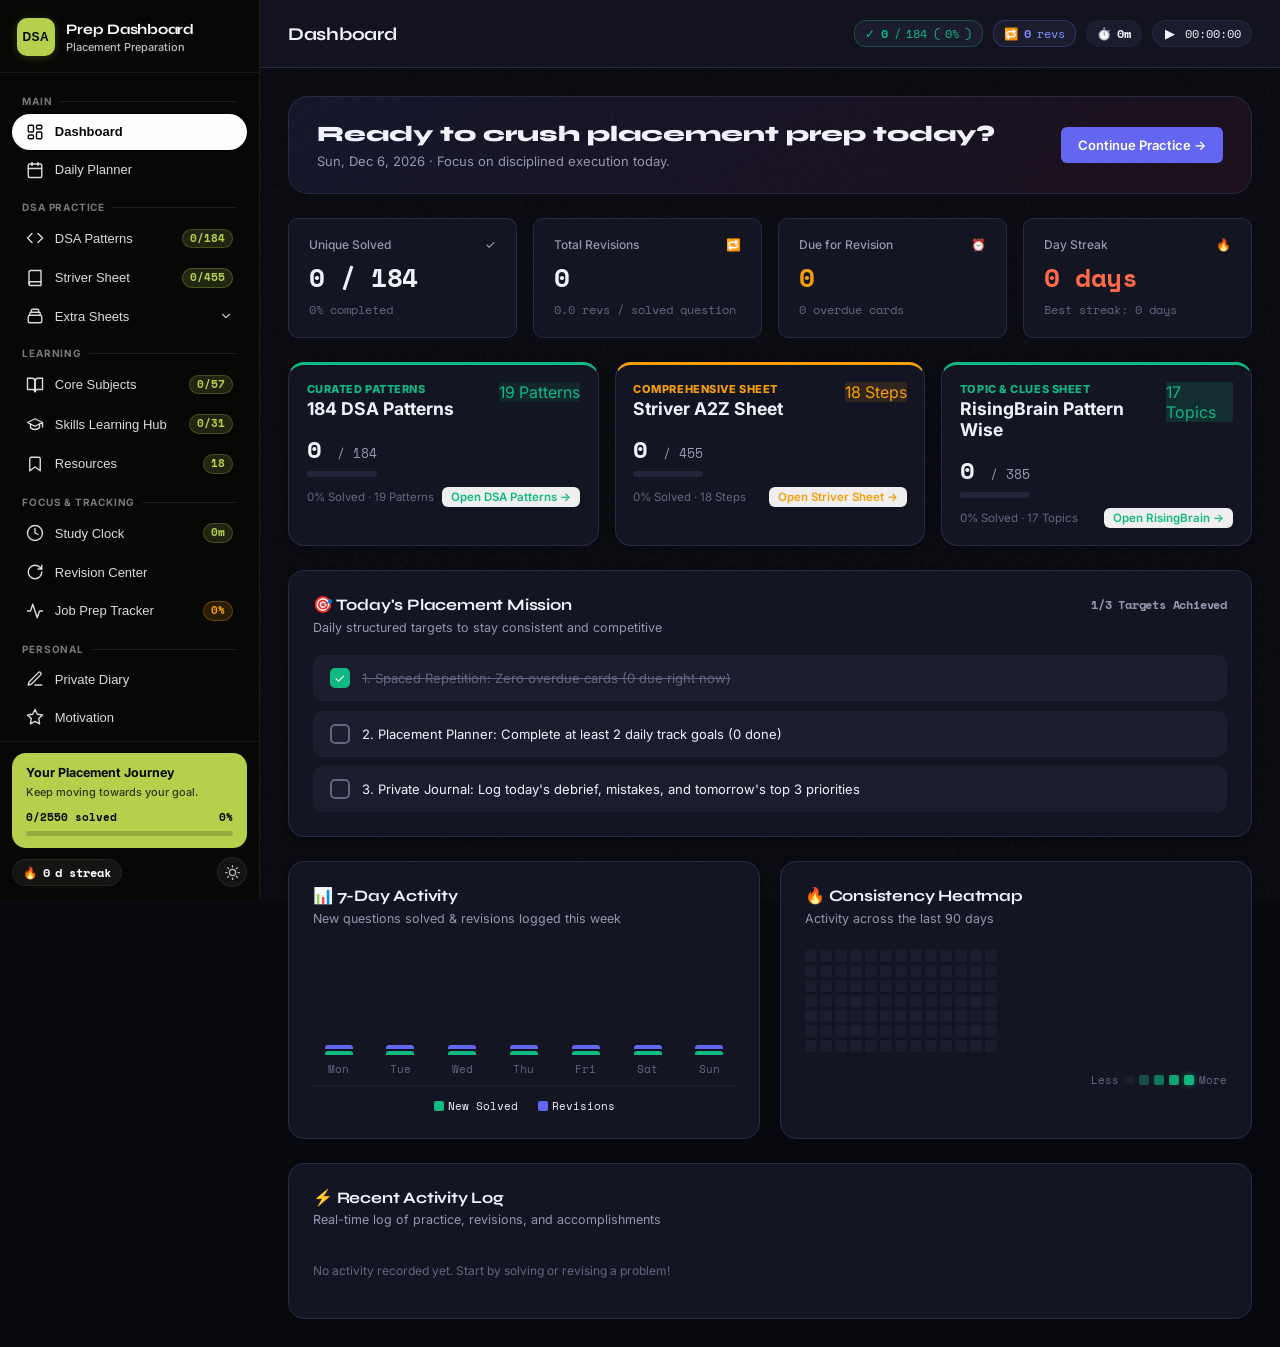
